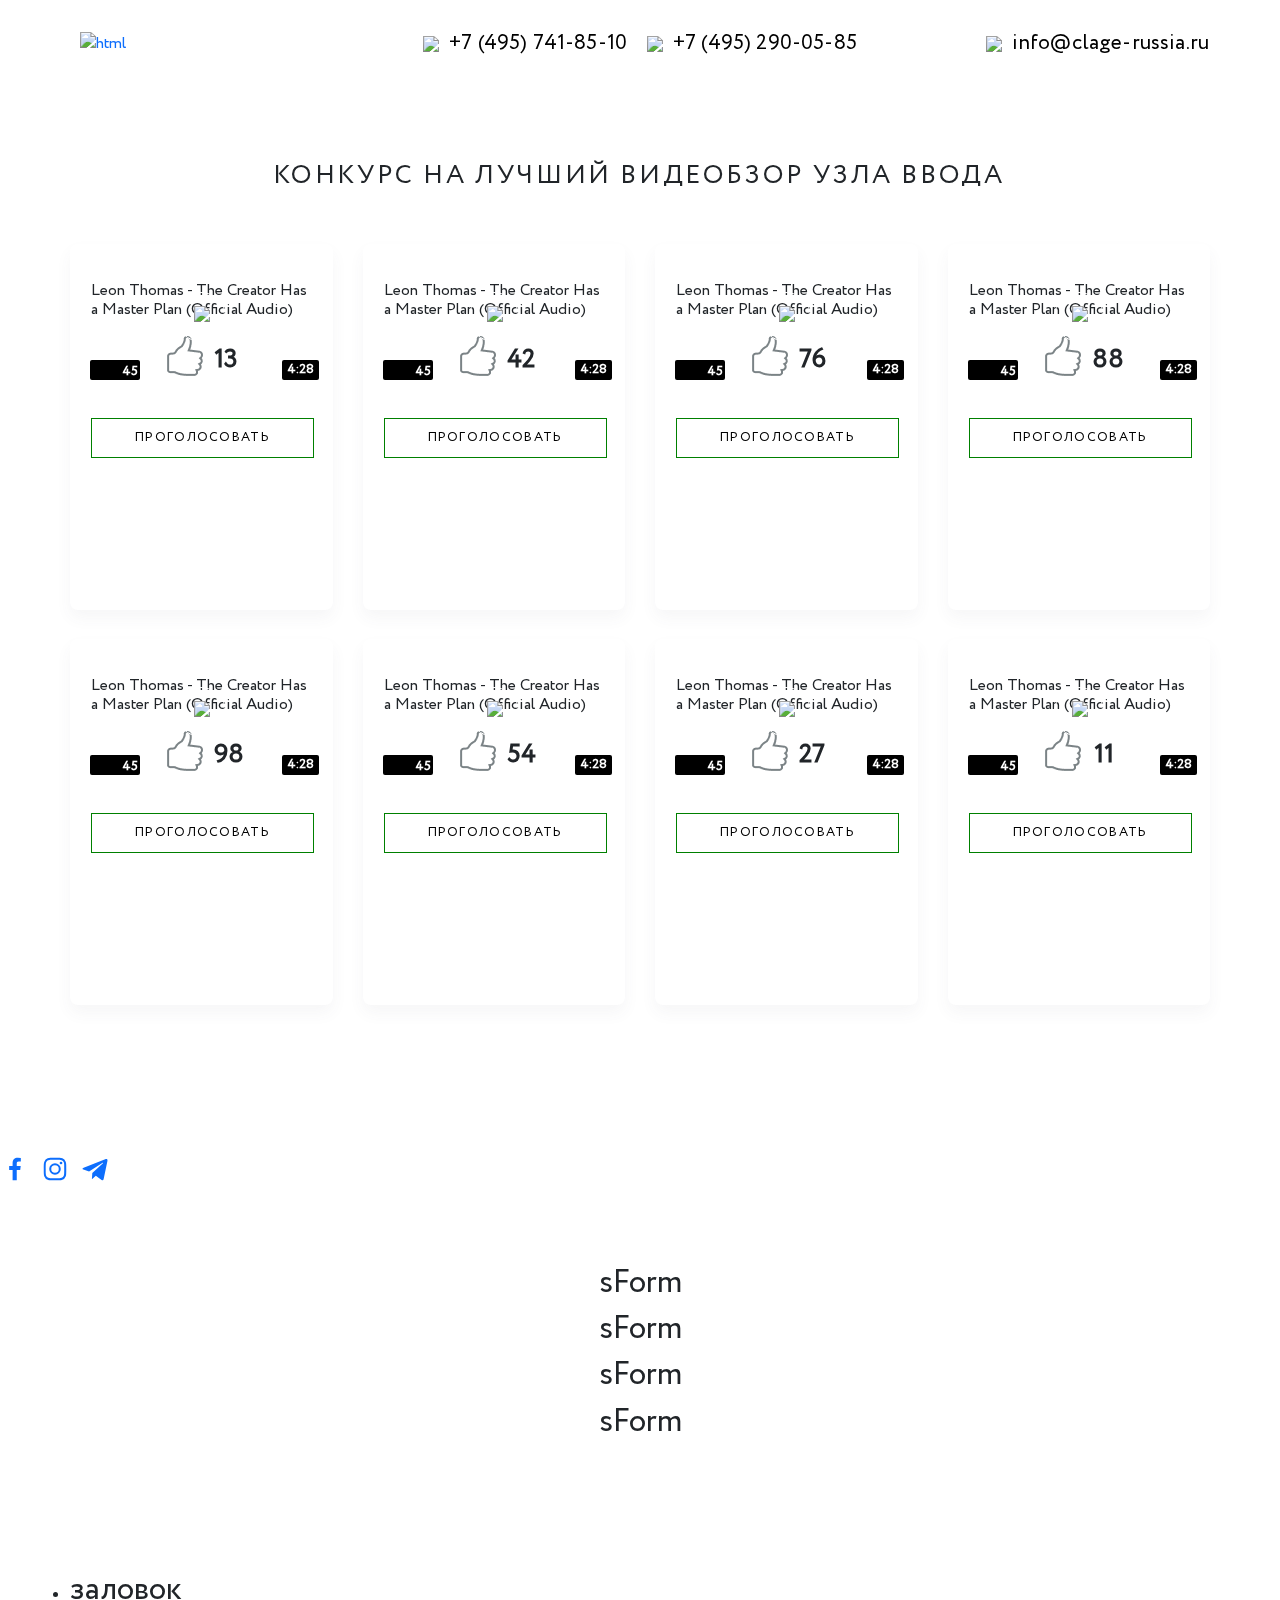
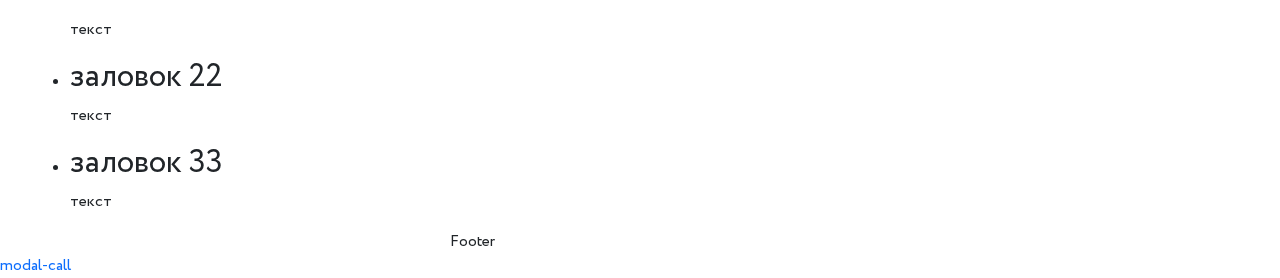
==== public/index.html @ 9dc0e281 "third commit" ====
<!DOCTYPE html>
<html lang="ru">
	<head>
		<meta charset="utf-8">
		<title>Clage</title>
		<meta name="description" content="о чем страница">
		<meta http-equiv="X-UA-Compatible" content="IE=edge">
		<meta name="viewport" content="width=device-width,initial-scale=1.0,  shrink-to-fit=no">
		<link type="image/ico" href="img/favicon.ico" rel="shortcut icon"><meta name="format-detection" content="telephone=no"> 
		<link href="libs/swiper/swiper-bundle.min.css" rel="stylesheet"/>
		<link href="libs/@fancyapps/ui/fancybox.css" rel="stylesheet"/>
		<link href="css/main.min.css?v=0.0.1" rel="stylesheet"/>
	</head>
	<body class="main-page" data-bg="01.png">
		<div class="main-wrapper">
			<!-- start header-->
			<header class="header" id="header">
			</header>
			<!-- end header-->
			<div class="top-nav block-with-lazy">
				<div class="container">
					<div class="top-nav__row row align-items-center">
						<div class="col">
							<a class="top-nav__logo" href="/"><img src="../img/CLAGE-Logo-4c-schwarz 1.png" loading="lazy" alt="html"/>
							</a>
						</div>
						<div class="col-auto d-none d-lg-block leftphone">
							<a class="h-link phoneblock" href="+7 (495) 741-85-10"><img src="../img/phone1.png"/><span>+7 (495) 741-85-10</span>
							</a>
						</div>
						<div class="col-auto d-none d-lg-block rightphone">
							<a class="h-link phoneblock" href=" +7 (495) 290-05-85"><img src="../img/phone1.png"/><span>+7 (495) 290-05-85</span>
							</a>
						</div>
						<div class="col text-end d-none d-lg-block">
							<a class="h-link mailblock" href="info@clage-russia.ru"><img src="../img/mail.png"/><span>info@clage-russia.ru</span>
							</a>
						</div>
						<div class="col-auto d-lg-none">
							<div class="toggle-menu-mobile toggle-menu-mobile--js"><span></span>
								<div class="menu-mobile menu-mobile--js d-lg-none">
									<div class="toggle-menu-mobile toggle-menu-mobile--js"><span></span>
									</div>
									<div class="menu-mobile__inner">
										<a class="menu-mobile__logo" href="/"><img src="../img/CLAGE-Logo-4c-schwarz 1.png" loading="lazy" alt="html"/>
										</a>
										<ul class="menu" itemscope="itemscope" itemtype="http://schema.org/SiteNavigationElement">
											<li class="menu-item" itemprop="item"><a href="tel:+74957418510" itemprop="url">Телефон</a></li>
											<li class="menu-item" itemprop="item"><a href="tel:+74952900585" itemprop="url">Телефон</a></li>
											<li class="menu-item" itemprop="item"><a href="mailto:info@clage-russia.ru" itemprop="url">Еmail</a></li>
										</ul>
									</div>
								</div>
							</div>
						</div>
					</div>
				</div>
			</div>
			<!-- start topLine-->
			<div class="topLine section" id="topLine">
				<div class="container">
					<div class="section-title text-center">
						<h1>КОНКУРС НА ЛУЧШИЙ ВИДЕОБЗОР УЗЛА ВВОДА</h1>
					</div>
					<div class="row"></div>
				</div>
			</div>
			<!-- end topLine-->
			<div class="container"></div>
			<!-- start headerBlock-->
			<div class="headerBlock section" id="headerBlock">
				<div class="container">
					<div class="section-title text-center">
					</div>
					<div class="row">
						<div class="col-3">
							<div class="card">
								<div class="container">
									<div class="video"><img src="../img/Rectangle180.png" alt="" role="presentation"/>
										<div class="watches"><img src="../img/Watches.png"/><span>45</span></div>
										<div class="plays"><img src="../img/Playbutton1.png"/></div>
										<div class="videolikes"><span>4:28</span></div>
									</div>
									<div class="another">
										<div class="namevideo">Leon Thomas - The Creator Has a Master Plan (Official Audio)</div>
										<div class="likes"><img src="img/like1.png"/>
											<div class="span">13</div>
										</div>
										<div class="but">
											<button class="butlike">ПРОГОЛОСОВАТЬ</button>
										</div>
									</div>
								</div>
							</div>
						</div>
						<div class="col-3">
							<div class="card">
								<div class="container">
									<div class="video"><img src="../img/Rectangle280.png" alt="" role="presentation"/>
										<div class="watches"><img src="../img/Watches.png"/><span>45</span></div>
										<div class="plays"><img src="../img/Playbutton1.png"/></div>
										<div class="videolikes"><span>4:28</span></div>
									</div>
									<div class="another">
										<div class="namevideo">Leon Thomas - The Creator Has a Master Plan (Official Audio)</div>
										<div class="likes"><img src="img/like1.png"/>
											<div class="span">42</div>
										</div>
										<div class="but">
											<button class="butlike">ПРОГОЛОСОВАТЬ</button>
										</div>
									</div>
								</div>
							</div>
						</div>
						<div class="col-3">
							<div class="card">
								<div class="container">
									<div class="video"><img src="../img/Rectangle380.png" alt="" role="presentation"/>
										<div class="watches"><img src="../img/Watches.png"/><span>45</span></div>
										<div class="plays"><img src="../img/Playbutton1.png"/></div>
										<div class="videolikes"><span>4:28</span></div>
									</div>
									<div class="another">
										<div class="namevideo">Leon Thomas - The Creator Has a Master Plan (Official Audio)</div>
										<div class="likes"><img src="img/like1.png"/>
											<div class="span">76</div>
										</div>
										<div class="but">
											<button class="butlike">ПРОГОЛОСОВАТЬ</button>
										</div>
									</div>
								</div>
							</div>
						</div>
						<div class="col-3">
							<div class="card">
								<div class="container">
									<div class="video"><img src="../img/Rectangle480.png" alt="" role="presentation"/>
										<div class="watches"><img src="../img/Watches.png"/><span>45</span></div>
										<div class="plays"><img src="../img/Playbutton1.png"/></div>
										<div class="videolikes"><span>4:28</span></div>
									</div>
									<div class="another">
										<div class="namevideo">Leon Thomas - The Creator Has a Master Plan (Official Audio)</div>
										<div class="likes"><img src="img/like1.png"/>
											<div class="span">88</div>
										</div>
										<div class="but">
											<button class="butlike">ПРОГОЛОСОВАТЬ</button>
										</div>
									</div>
								</div>
							</div>
						</div>
						<div class="col-3">
							<div class="card">
								<div class="container">
									<div class="video"><img src="../img/Rectangle580.png" alt="" role="presentation"/>
										<div class="watches"><img src="../img/Watches.png"/><span>45</span></div>
										<div class="plays"><img src="../img/Playbutton1.png"/></div>
										<div class="videolikes"><span>4:28</span></div>
									</div>
									<div class="another">
										<div class="namevideo">Leon Thomas - The Creator Has a Master Plan (Official Audio)</div>
										<div class="likes"><img src="img/like1.png"/>
											<div class="span">98</div>
										</div>
										<div class="but">
											<button class="butlike">ПРОГОЛОСОВАТЬ</button>
										</div>
									</div>
								</div>
							</div>
						</div>
						<div class="col-3">
							<div class="card">
								<div class="container">
									<div class="video"><img src="../img/Rectangle680.png" alt="" role="presentation"/>
										<div class="watches"><img src="../img/Watches.png"/><span>45</span></div>
										<div class="plays"><img src="../img/Playbutton1.png"/></div>
										<div class="videolikes"><span>4:28</span></div>
									</div>
									<div class="another">
										<div class="namevideo">Leon Thomas - The Creator Has a Master Plan (Official Audio)</div>
										<div class="likes"><img src="img/like1.png"/>
											<div class="span">54</div>
										</div>
										<div class="but">
											<button class="butlike">ПРОГОЛОСОВАТЬ</button>
										</div>
									</div>
								</div>
							</div>
						</div>
						<div class="col-3">
							<div class="card">
								<div class="container">
									<div class="video"><img src="../img/Rectangle780.png" alt="" role="presentation"/>
										<div class="watches"><img src="../img/Watches.png"/><span>45</span></div>
										<div class="plays"><img src="../img/Playbutton1.png"/></div>
										<div class="videolikes"><span>4:28</span></div>
									</div>
									<div class="another">
										<div class="namevideo">Leon Thomas - The Creator Has a Master Plan (Official Audio)</div>
										<div class="likes"><img src="img/like1.png"/>
											<div class="span">27</div>
										</div>
										<div class="but">
											<button class="butlike">ПРОГОЛОСОВАТЬ</button>
										</div>
									</div>
								</div>
							</div>
						</div>
						<div class="col-3">
							<div class="card">
								<div class="container">
									<div class="video"><img src="../img/Rectangle880.png" alt="" role="presentation"/>
										<div class="watches"><img src="../img/Watches.png"/><span>45</span></div>
										<div class="plays"><img src="../img/Playbutton1.png"/></div>
										<div class="videolikes"><span>4:28</span></div>
									</div>
									<div class="another">
										<div class="namevideo">Leon Thomas - The Creator Has a Master Plan (Official Audio)</div>
										<div class="likes"><img src="img/like1.png"/>
											<div class="span">11</div>
										</div>
										<div class="but">
											<button class="butlike">ПРОГОЛОСОВАТЬ</button>
										</div>
									</div>
								</div>
							</div>
						</div>
					</div>
				</div>
			</div>
			<div class="soc">
				<a class="soc__item" href="#" target="_blank">
					<svg class="icon icon-fb ">
						<use xlink:href="img/svg/sprite.svg#fb"></use>
					</svg>
				</a>
				<a class="soc__item" href="#" target="_blank">
					<svg class="icon icon-instagram ">
						<use xlink:href="img/svg/sprite.svg#instagram"></use>
					</svg>
				</a>
				<a class="soc__item" href="#" target="_blank">
					<svg class="icon icon-telegram ">
						<use xlink:href="img/svg/sprite.svg#telegram"></use>
					</svg>
				</a>
			</div>
			<!-- start sForm-->
			<section class="sForm section" id="sForm">
				<div class="container">
					<div class="section-title text-center">
						<h2>sForm</h2>
						<h2>sForm</h2>
						<h2>sForm</h2>
						<h2>sForm</h2>
					</div>
					<div class="row"></div>
				</div>
			</section>
			<!-- end sForm-->
			<div class="container">
				<li>
					<h2>заловок</h2>
					<p>текст</p>
				</li>
				<li>
					<h2>заловок 22</h2>
					<p>текст</p>
				</li>
				<li>
					<h2>заловок 33</h2>
					<p>текст</p>
				</li>
			</div>
			<footer class="footer">
				<div class="container">
					<div class="row">
						<div class="col"></div>
						<div class="col">Footer</div>
						<div class="col"></div>
						<div class="col-auto"></div>
					</div>
				</div>
			</footer>
		</div>
		<!--  start modals--><a class="link-modal-js" href="modal-call">modal-call </a>
		<div id="modal-call" style="display: none">
			<div class="modal-win">
				<div class="form-wrap">
					<form>
						<div class="text-center">
							<div class="form-wrap__title form-data h3 ttu">Обратный звонок
							</div>
							<p class="after-headline">Заполните заявку и&nbsp;мы&nbsp;с&nbsp;Вами свяжемся в&nbsp;течение 15&nbsp;минут</p>
						</div>
						<div class="form-wrap__input-wrap form-group"><input class="form-wrap__input form-control" name="text" type="text" placeholder="Ваше Имя" required="required"/> 
						</div>
						<!-- +e.input-wrap-->
						<button class="form-wrap__btn btn" type="submit"> 
						</button>
						<div class="form-wrap__policy">
							<label class="custom-input form-check"><input class="custom-input__input form-check-input" name="checkbox" type="checkbox" checked="checked"/><small class="custom-input__text text-secondary">Согласен на обработку и хранение моих персональных данных в соответствии с условиями</small>
							</label>
						</div>
					</form>
				</div>
			</div>
		</div>
		<!-- #modal-call-->
		<!-- end modals-->
		<script src="libs/jquery/jquery.min.js"></script>
		<script src="libs/@fancyapps/ui/fancybox.umd.js"> </script>
		<script src="libs/swiper/swiper-bundle.min.js"> </script>
		<script src="libs/inputmask/inputmask.min.js"> </script>
		<script src="js/common.js?v=0.0.1"></script>
	</body>
</html>
---- public/css/main.min.css ----
@charset "UTF-8";@font-face{font-display:swap;font-family:Circe;font-style:normal;font-weight:400;src:url(../fonts/Roboto-Regular/Circe-Regular.woff) format("woff")}.icon{fill:currentColor;display:inline-block;height:1em;width:1em}.icon-basket{font-size:2.4rem;width:.9166666667em}.icon-check{font-size:2.7rem;width:1em}.icon-fb,.icon-instagram{font-size:2.4rem;width:1em}.icon-telegram,.icon-viber{font-size:1.6rem;width:1em}.icon-vk{font-size:2.4rem;width:1em}.icon-whatsapp{font-size:1.6rem;width:1em}:root{--bs-blue:#0d6efd;--bs-indigo:#6610f2;--bs-purple:#6f42c1;--bs-pink:#d63384;--bs-red:#dc3545;--bs-orange:#fd7e14;--bs-yellow:#ffc107;--bs-green:#198754;--bs-teal:#20c997;--bs-cyan:#0dcaf0;--bs-white:#fff;--bs-gray:#6c757d;--bs-gray-dark:#343a40;--bs-gray-100:#f8f9fa;--bs-gray-200:#e9ecef;--bs-gray-300:#dee2e6;--bs-gray-400:#ced4da;--bs-gray-500:#adb5bd;--bs-gray-600:#6c757d;--bs-gray-700:#495057;--bs-gray-800:#343a40;--bs-gray-900:#212529;--bs-primary:#0d6efd;--bs-secondary:#6c757d;--bs-danger:#dc3545;--bs-primary-rgb:13,110,253;--bs-secondary-rgb:108,117,125;--bs-danger-rgb:220,53,69;--bs-white-rgb:255,255,255;--bs-black-rgb:0,0,0;--bs-body-color-rgb:33,37,41;--bs-body-bg-rgb:255,255,255;--bs-font-sans-serif:"Circe",system-ui,-apple-system,"Segoe UI",Roboto,"Helvetica Neue",Arial,"Noto Sans","Liberation Sans",sans-serif,"Apple Color Emoji","Segoe UI Emoji","Segoe UI Symbol","Noto Color Emoji";--bs-font-monospace:SFMono-Regular,Menlo,Monaco,Consolas,"Liberation Mono","Courier New",monospace;--bs-gradient:linear-gradient(180deg,hsla(0,0%,100%,.15),hsla(0,0%,100%,0));--bs-body-font-family:var(--bs-font-sans-serif);--bs-body-font-size:1rem;--bs-body-font-weight:400;--bs-body-line-height:1.5;--bs-body-color:#212529;--bs-body-bg:#fff}*,:after,:before{box-sizing:border-box}body{-webkit-text-size-adjust:100%;-webkit-tap-highlight-color:rgba(0,0,0,0);background-color:var(--bs-body-bg);color:var(--bs-body-color);font-family:var(--bs-body-font-family);font-size:var(--bs-body-font-size);font-weight:var(--bs-body-font-weight);line-height:var(--bs-body-line-height);margin:0;text-align:var(--bs-body-text-align)}hr{background-color:currentColor;border:0;color:inherit;margin:1rem 0;opacity:.25}hr:not([size]){height:1px}.h1,.h2,.h3,.h4,.h5,.h6,h1,h2,h3,h4,h5,h6{font-weight:500;line-height:1.2;margin-bottom:.5rem;margin-top:0}.h1,h1{font-size:calc(1.375rem + 1.5vw)}.h2,h2{font-size:calc(1.325rem + .9vw)}.h3,h3{font-size:calc(1.3rem + .6vw)}.h4,h4{font-size:calc(1.275rem + .3vw)}.h5,h5{font-size:1.25rem}.h6,h6{font-size:1rem}p{margin-bottom:1rem;margin-top:0}abbr[data-bs-original-title],abbr[title]{cursor:help;-webkit-text-decoration:underline dotted;text-decoration:underline dotted;-webkit-text-decoration-skip-ink:none;text-decoration-skip-ink:none}address{font-style:normal;line-height:inherit;margin-bottom:1rem}ol,ul{padding-left:2rem}dl,ol,ul{margin-bottom:1rem;margin-top:0}ol ol,ol ul,ul ol,ul ul{margin-bottom:0}dt{font-weight:700}dd{margin-bottom:.5rem;margin-left:0}blockquote{margin:0 0 1rem}b,strong{font-weight:bolder}.small,small{font-size:.875em}.mark,mark{background-color:#fcf8e3;padding:.2em}sub,sup{font-size:.75em;line-height:0;position:relative;vertical-align:baseline}sub{bottom:-.25em}sup{top:-.5em}a{color:#0d6efd;text-decoration:none}a:hover{color:#0a58ca}a:not([href]):not([class]),a:not([href]):not([class]):hover{color:inherit;text-decoration:none}code,kbd,pre,samp{direction:ltr;font-family:var(--bs-font-monospace);font-size:1em;unicode-bidi:bidi-override}pre{display:block;font-size:.875em;margin-bottom:1rem;margin-top:0;overflow:auto}pre code{color:inherit;font-size:inherit;word-break:normal}code{word-wrap:break-word;color:#d63384;font-size:.875em}a>code{color:inherit}kbd{background-color:#212529;border-radius:.2rem;color:#fff;font-size:.875em;padding:.2rem .4rem}kbd kbd{font-size:1em;font-weight:700;padding:0}figure{margin:0 0 1rem}img,svg{vertical-align:middle}table{border-collapse:collapse;caption-side:bottom}caption{color:#6c757d;padding-bottom:.5rem;padding-top:.5rem;text-align:left}th{text-align:inherit;text-align:-webkit-match-parent}tbody,td,tfoot,th,thead,tr{border:0 solid;border-color:inherit}label{display:inline-block}button{border-radius:0}button:focus:not(:focus-visible){outline:0}button,input,optgroup,select,textarea{font-family:inherit;font-size:inherit;line-height:inherit;margin:0}button,select{text-transform:none}[role=button]{cursor:pointer}select{word-wrap:normal}select:disabled{opacity:1}[list]::-webkit-calendar-picker-indicator{display:none}[type=button],[type=reset],[type=submit],button{-webkit-appearance:button}[type=button]:not(:disabled),[type=reset]:not(:disabled),[type=submit]:not(:disabled),button:not(:disabled){cursor:pointer}::-moz-focus-inner{border-style:none;padding:0}textarea{resize:vertical}fieldset{border:0;margin:0;min-width:0;padding:0}legend{float:left;font-size:calc(1.275rem + .3vw);line-height:inherit;margin-bottom:.5rem;padding:0;width:100%}legend+*{clear:left}::-webkit-datetime-edit-day-field,::-webkit-datetime-edit-fields-wrapper,::-webkit-datetime-edit-hour-field,::-webkit-datetime-edit-minute,::-webkit-datetime-edit-month-field,::-webkit-datetime-edit-text,::-webkit-datetime-edit-year-field{padding:0}::-webkit-inner-spin-button{height:auto}[type=search]{-webkit-appearance:textfield;outline-offset:-2px}::-webkit-search-decoration{-webkit-appearance:none}::-webkit-color-swatch-wrapper{padding:0}::file-selector-button{font:inherit}::-webkit-file-upload-button{-webkit-appearance:button;font:inherit}output{display:inline-block}iframe{border:0}summary{cursor:pointer;display:list-item}progress{vertical-align:baseline}[hidden]{display:none!important}.lead{font-size:1.25rem;font-weight:300}.display-1{font-size:calc(1.625rem + 4.5vw);font-weight:300;line-height:1.2}.display-2{font-size:calc(1.575rem + 3.9vw);font-weight:300;line-height:1.2}.display-3{font-size:calc(1.525rem + 3.3vw);font-weight:300;line-height:1.2}.display-4{font-size:calc(1.475rem + 2.7vw);font-weight:300;line-height:1.2}.display-5{font-size:calc(1.425rem + 2.1vw);font-weight:300;line-height:1.2}.display-6{font-size:calc(1.375rem + 1.5vw);font-weight:300;line-height:1.2}.list-inline,.list-unstyled{list-style:none;padding-left:0}.list-inline-item{display:inline-block}.list-inline-item:not(:last-child){margin-right:.5rem}.initialism{font-size:.875em;text-transform:uppercase}.blockquote{font-size:1.25rem;margin-bottom:1rem}.blockquote>:last-child{margin-bottom:0}.blockquote-footer{color:#6c757d;font-size:.875em;margin-bottom:1rem;margin-top:-1rem}.blockquote-footer:before{content:"— "}.container,.container-fluid,.container-lg,.container-md,.container-sm,.container-xl{margin-left:auto;margin-right:auto;padding-left:var(--bs-gutter-x,15px);padding-right:var(--bs-gutter-x,15px);width:100%}.row{--bs-gutter-x:1.875rem;--bs-gutter-y:0;display:flex;flex-wrap:wrap;margin-left:calc(var(--bs-gutter-x)*-.5);margin-right:calc(var(--bs-gutter-x)*-.5);margin-top:calc(var(--bs-gutter-y)*-1)}.row>*{flex-shrink:0;margin-top:var(--bs-gutter-y);max-width:100%;padding-left:calc(var(--bs-gutter-x)*.5);padding-right:calc(var(--bs-gutter-x)*.5);width:100%}.col{flex:1 0 0%}.row-cols-auto>*{flex:0 0 auto;width:auto}.row-cols-1>*{flex:0 0 auto;width:100%}.row-cols-2>*{flex:0 0 auto;width:50%}.row-cols-3>*{flex:0 0 auto;width:33.3333333333%}.row-cols-4>*{flex:0 0 auto;width:25%}.row-cols-5>*{flex:0 0 auto;width:20%}.row-cols-6>*{flex:0 0 auto;width:16.6666666667%}.col-auto{flex:0 0 auto;width:auto}.col-1{flex:0 0 auto;width:8.33333333%}.col-2{flex:0 0 auto;width:16.66666667%}.col-3{flex:0 0 auto;width:25%}.col-4{flex:0 0 auto;width:33.33333333%}.col-5{flex:0 0 auto;width:41.66666667%}.col-6{flex:0 0 auto;width:50%}.col-7{flex:0 0 auto;width:58.33333333%}.col-8{flex:0 0 auto;width:66.66666667%}.col-9{flex:0 0 auto;width:75%}.col-10{flex:0 0 auto;width:83.33333333%}.col-11{flex:0 0 auto;width:91.66666667%}.col-12{flex:0 0 auto;width:100%}.offset-1{margin-left:8.33333333%}.offset-2{margin-left:16.66666667%}.offset-3{margin-left:25%}.offset-4{margin-left:33.33333333%}.offset-5{margin-left:41.66666667%}.offset-6{margin-left:50%}.offset-7{margin-left:58.33333333%}.offset-8{margin-left:66.66666667%}.offset-9{margin-left:75%}.offset-10{margin-left:83.33333333%}.offset-11{margin-left:91.66666667%}.g-0,.gx-0{--bs-gutter-x:0}.g-0,.gy-0{--bs-gutter-y:0}.g-1,.gx-1{--bs-gutter-x:0.25rem}.g-1,.gy-1{--bs-gutter-y:0.25rem}.g-2,.gx-2{--bs-gutter-x:0.5rem}.g-2,.gy-2{--bs-gutter-y:0.5rem}.g-3,.gx-3{--bs-gutter-x:1rem}.g-3,.gy-3{--bs-gutter-y:1rem}.g-4,.gx-4{--bs-gutter-x:1.5rem}.g-4,.gy-4{--bs-gutter-y:1.5rem}.g-5,.gx-5{--bs-gutter-x:3rem}.g-5,.gy-5{--bs-gutter-y:3rem}.form-label{margin-bottom:.5rem}.col-form-label{font-size:inherit;line-height:1.5;margin-bottom:0;padding-bottom:calc(.375rem + 1px);padding-top:calc(.375rem + 1px)}.col-form-label-lg{font-size:1.25rem;padding-bottom:calc(.5rem + 1px);padding-top:calc(.5rem + 1px)}.col-form-label-sm{font-size:.875rem;padding-bottom:calc(.25rem + 1px);padding-top:calc(.25rem + 1px)}.form-text{color:#6c757d;font-size:.875em;margin-top:.25rem}.form-control{-webkit-appearance:none;-moz-appearance:none;appearance:none;background-clip:padding-box;background-color:#fff;border:1px solid #ced4da;border-radius:.25rem;color:#212529;display:block;font-size:1rem;font-weight:400;line-height:1.5;padding:.375rem .75rem;transition:border-color .15s ease-in-out,box-shadow .15s ease-in-out;width:100%}.form-control[type=file]{overflow:hidden}.form-control[type=file]:not(:disabled):not([readonly]){cursor:pointer}.form-control:focus{background-color:#fff;border-color:#86b7fe;box-shadow:none;color:#212529;outline:0}.form-control::-webkit-date-and-time-value{height:1.5em}.form-control::-moz-placeholder{color:#6c757d;opacity:1}.form-control::placeholder{color:#6c757d;opacity:1}.form-control:disabled,.form-control[readonly]{background-color:#e9ecef;opacity:1}.form-control::file-selector-button{-webkit-margin-end:.75rem;background-color:#e9ecef;border:0 solid;border-color:inherit;border-inline-end-width:1px;border-radius:0;color:#212529;margin:-.375rem -.75rem;margin-inline-end:.75rem;padding:.375rem .75rem;pointer-events:none;transition:color .15s ease-in-out,background-color .15s ease-in-out,border-color .15s ease-in-out,box-shadow .15s ease-in-out}.form-control:hover:not(:disabled):not([readonly])::file-selector-button{background-color:#dde0e3}.form-control::-webkit-file-upload-button{-webkit-margin-end:.75rem;background-color:#e9ecef;border:0 solid;border-color:inherit;border-inline-end-width:1px;border-radius:0;color:#212529;margin:-.375rem -.75rem;margin-inline-end:.75rem;padding:.375rem .75rem;pointer-events:none;-webkit-transition:color .15s ease-in-out,background-color .15s ease-in-out,border-color .15s ease-in-out,box-shadow .15s ease-in-out;transition:color .15s ease-in-out,background-color .15s ease-in-out,border-color .15s ease-in-out,box-shadow .15s ease-in-out}.form-control:hover:not(:disabled):not([readonly])::-webkit-file-upload-button{background-color:#dde0e3}.form-control-plaintext{background-color:transparent;border:solid transparent;border-width:1px 0;color:#212529;display:block;line-height:1.5;margin-bottom:0;padding:.375rem 0;width:100%}.form-control-plaintext.form-control-lg,.form-control-plaintext.form-control-sm{padding-left:0;padding-right:0}.form-control-sm{border-radius:.2rem;font-size:.875rem;min-height:calc(1.5em + .5rem + 2px);padding:.25rem .5rem}.form-control-sm::file-selector-button{-webkit-margin-end:.5rem;margin:-.25rem -.5rem;margin-inline-end:.5rem;padding:.25rem .5rem}.form-control-sm::-webkit-file-upload-button{-webkit-margin-end:.5rem;margin:-.25rem -.5rem;margin-inline-end:.5rem;padding:.25rem .5rem}.form-control-lg{border-radius:.3rem;font-size:1.25rem;min-height:calc(1.5em + 1rem + 2px);padding:.5rem 1rem}.form-control-lg::file-selector-button{-webkit-margin-end:1rem;margin:-.5rem -1rem;margin-inline-end:1rem;padding:.5rem 1rem}.form-control-lg::-webkit-file-upload-button{-webkit-margin-end:1rem;margin:-.5rem -1rem;margin-inline-end:1rem;padding:.5rem 1rem}textarea.form-control{min-height:calc(1.5em + .75rem + 2px)}textarea.form-control-sm{min-height:calc(1.5em + .5rem + 2px)}textarea.form-control-lg{min-height:calc(1.5em + 1rem + 2px)}.form-control-color{height:auto;padding:.375rem;width:3rem}.form-control-color:not(:disabled):not([readonly]){cursor:pointer}.form-control-color::-moz-color-swatch{border-radius:.25rem;height:1.5em}.form-control-color::-webkit-color-swatch{border-radius:.25rem;height:1.5em}.form-select,.select2-container--default .select2-selection--single{-moz-padding-start:calc(.75rem - 3px);-webkit-appearance:none;-moz-appearance:none;appearance:none;background-color:#fff;background-image:url("data:image/svg+xml;charset=utf-8,%3Csvg xmlns='http://www.w3.org/2000/svg' viewBox='0 0 16 16'%3E%3Cpath fill='none' stroke='%23343a40' stroke-linecap='round' stroke-linejoin='round' stroke-width='2' d='m2 5 6 6 6-6'/%3E%3C/svg%3E");background-position:right .75rem center;background-repeat:no-repeat;background-size:16px 12px;border:1px solid #ced4da;border-radius:.25rem;color:#212529;display:block;font-size:1rem;font-weight:400;line-height:1.5;padding:.375rem 2.25rem .375rem .75rem;transition:border-color .15s ease-in-out,box-shadow .15s ease-in-out;width:100%}.form-select:focus,.select2-container--default .select2-selection--single:focus{border-color:#86b7fe;box-shadow:0 0 0 .25rem rgba(13,110,253,.25);outline:0}.form-select[multiple],.form-select[size]:not([size="1"]),.select2-container--default [multiple].select2-selection--single,.select2-container--default [size].select2-selection--single:not([size="1"]){background-image:none;padding-right:.75rem}.form-select:disabled,.select2-container--default .select2-selection--single:disabled{background-color:#e9ecef}.form-select:-moz-focusring,.select2-container--default .select2-selection--single:-moz-focusring{color:transparent;text-shadow:0 0 0 #212529}.form-select-sm{border-radius:.2rem;font-size:.875rem;padding-bottom:.25rem;padding-left:.5rem;padding-top:.25rem}.form-select-lg{border-radius:.3rem;font-size:1.25rem;padding-bottom:.5rem;padding-left:1rem;padding-top:.5rem}.form-check{display:block;margin-bottom:.125rem;min-height:1.5rem;padding-left:1.5em}.form-check .form-check-input{float:left;margin-left:-1.5em}.form-check-input{color-adjust:exact;-webkit-appearance:none;-moz-appearance:none;appearance:none;background-color:#fff;background-position:50%;background-repeat:no-repeat;background-size:contain;border:1px solid rgba(0,0,0,.25);height:1em;margin-top:.25em;-webkit-print-color-adjust:exact;vertical-align:top;width:1em}.form-check-input[type=checkbox]{border-radius:.25em}.form-check-input[type=radio]{border-radius:50%}.form-check-input:active{filter:brightness(90%)}.form-check-input:focus{border-color:#86b7fe;box-shadow:none;outline:0}.form-check-input:checked{background-color:#0d6efd;border-color:#0d6efd}.form-check-input:checked[type=checkbox]{background-image:url("data:image/svg+xml;charset=utf-8,%3Csvg xmlns='http://www.w3.org/2000/svg' viewBox='0 0 20 20'%3E%3Cpath fill='none' stroke='%23fff' stroke-linecap='round' stroke-linejoin='round' stroke-width='3' d='m6 10 3 3 6-6'/%3E%3C/svg%3E")}.form-check-input:checked[type=radio]{background-image:url("data:image/svg+xml;charset=utf-8,%3Csvg xmlns='http://www.w3.org/2000/svg' viewBox='-4 -4 8 8'%3E%3Ccircle r='2' fill='%23fff'/%3E%3C/svg%3E")}.form-check-input[type=checkbox]:indeterminate{background-color:#0d6efd;background-image:url("data:image/svg+xml;charset=utf-8,%3Csvg xmlns='http://www.w3.org/2000/svg' viewBox='0 0 20 20'%3E%3Cpath fill='none' stroke='%23fff' stroke-linecap='round' stroke-linejoin='round' stroke-width='3' d='M6 10h8'/%3E%3C/svg%3E");border-color:#0d6efd}.form-check-input:disabled{filter:none;opacity:.5;pointer-events:none}.form-check-input:disabled~.form-check-label,.form-check-input[disabled]~.form-check-label{opacity:.5}.form-switch{padding-left:2.5em}.form-switch .form-check-input{background-image:url("data:image/svg+xml;charset=utf-8,%3Csvg xmlns='http://www.w3.org/2000/svg' viewBox='-4 -4 8 8'%3E%3Ccircle r='3' fill='rgba(0, 0, 0, 0.25)'/%3E%3C/svg%3E");background-position:0;border-radius:2em;margin-left:-2.5em;transition:background-position .15s ease-in-out;width:2em}.form-switch .form-check-input:focus{background-image:url("data:image/svg+xml;charset=utf-8,%3Csvg xmlns='http://www.w3.org/2000/svg' viewBox='-4 -4 8 8'%3E%3Ccircle r='3' fill='%2386b7fe'/%3E%3C/svg%3E")}.form-switch .form-check-input:checked{background-image:url("data:image/svg+xml;charset=utf-8,%3Csvg xmlns='http://www.w3.org/2000/svg' viewBox='-4 -4 8 8'%3E%3Ccircle r='3' fill='%23fff'/%3E%3C/svg%3E");background-position:100%}.form-check-inline{display:inline-block;margin-right:1rem}.btn-check{clip:rect(0,0,0,0);pointer-events:none;position:absolute}.btn-check:disabled+.btn,.btn-check[disabled]+.btn{filter:none;opacity:.65;pointer-events:none}.form-range{-webkit-appearance:none;-moz-appearance:none;appearance:none;background-color:transparent;height:1.5rem;padding:0;width:100%}.form-range:focus{outline:0}.form-range:focus::-webkit-slider-thumb{box-shadow:0 0 0 1px #fff,none}.form-range:focus::-moz-range-thumb{box-shadow:0 0 0 1px #fff,none}.form-range::-moz-focus-outer{border:0}.form-range::-webkit-slider-thumb{-webkit-appearance:none;appearance:none;background-color:#0d6efd;border:0;border-radius:1rem;height:1rem;margin-top:-.25rem;-webkit-transition:background-color .15s ease-in-out,border-color .15s ease-in-out,box-shadow .15s ease-in-out;transition:background-color .15s ease-in-out,border-color .15s ease-in-out,box-shadow .15s ease-in-out;width:1rem}.form-range::-webkit-slider-thumb:active{background-color:#b6d4fe}.form-range::-webkit-slider-runnable-track{background-color:#dee2e6;border-color:transparent;border-radius:1rem;color:transparent;cursor:pointer;height:.5rem;width:100%}.form-range::-moz-range-thumb{-moz-appearance:none;appearance:none;background-color:#0d6efd;border:0;border-radius:1rem;height:1rem;-moz-transition:background-color .15s ease-in-out,border-color .15s ease-in-out,box-shadow .15s ease-in-out;transition:background-color .15s ease-in-out,border-color .15s ease-in-out,box-shadow .15s ease-in-out;width:1rem}.form-range::-moz-range-thumb:active{background-color:#b6d4fe}.form-range::-moz-range-track{background-color:#dee2e6;border-color:transparent;border-radius:1rem;color:transparent;cursor:pointer;height:.5rem;width:100%}.form-range:disabled{pointer-events:none}.form-range:disabled::-webkit-slider-thumb{background-color:#adb5bd}.form-range:disabled::-moz-range-thumb{background-color:#adb5bd}.form-floating{position:relative}.form-floating>.form-control,.form-floating>.form-select,.select2-container--default .form-floating>.select2-selection--single{height:calc(3.5rem + 2px);line-height:1.25}.form-floating>label{border:1px solid transparent;height:100%;left:0;padding:1rem .75rem;pointer-events:none;position:absolute;top:0;transform-origin:0 0;transition:opacity .1s ease-in-out,transform .1s ease-in-out}.form-floating>.form-control{padding:1rem .75rem}.form-floating>.form-control::-moz-placeholder{color:transparent}.form-floating>.form-control::placeholder{color:transparent}.form-floating>.form-control:not(:-moz-placeholder-shown){padding-bottom:.625rem;padding-top:1.625rem}.form-floating>.form-control:focus,.form-floating>.form-control:not(:placeholder-shown){padding-bottom:.625rem;padding-top:1.625rem}.form-floating>.form-control:-webkit-autofill{padding-bottom:.625rem;padding-top:1.625rem}.form-floating>.form-select,.select2-container--default .form-floating>.select2-selection--single{padding-bottom:.625rem;padding-top:1.625rem}.form-floating>.form-control:not(:-moz-placeholder-shown)~label{opacity:.65;transform:scale(.85) translateY(-.5rem) translateX(.15rem)}.form-floating>.form-control:focus~label,.form-floating>.form-control:not(:placeholder-shown)~label,.form-floating>.form-select~label,.select2-container--default .form-floating>.select2-selection--single~label{opacity:.65;transform:scale(.85) translateY(-.5rem) translateX(.15rem)}.form-floating>.form-control:-webkit-autofill~label{opacity:.65;transform:scale(.85) translateY(-.5rem) translateX(.15rem)}.input-group{align-items:stretch;display:flex;flex-wrap:wrap;position:relative;width:100%}.input-group>.form-control,.input-group>.form-select,.select2-container--default .input-group>.select2-selection--single{flex:1 1 auto;min-width:0;position:relative;width:1%}.input-group>.form-control:focus,.input-group>.form-select:focus,.select2-container--default .input-group>.select2-selection--single:focus{z-index:3}.input-group .btn{position:relative;z-index:2}.input-group .btn:focus{z-index:3}.input-group-text{align-items:center;background-color:#e9ecef;border:1px solid #ced4da;border-radius:.25rem;color:#212529;display:flex;font-size:1rem;font-weight:400;line-height:1.5;padding:.375rem .75rem;text-align:center;white-space:nowrap}.input-group-lg>.btn,.input-group-lg>.form-control,.input-group-lg>.form-select,.input-group-lg>.input-group-text,.select2-container--default .input-group-lg>.select2-selection--single{border-radius:.3rem;font-size:1.25rem;padding:.5rem 1rem}.input-group-sm>.btn,.input-group-sm>.form-control,.input-group-sm>.form-select,.input-group-sm>.input-group-text,.select2-container--default .input-group-sm>.select2-selection--single{border-radius:.2rem;font-size:.875rem;padding:.25rem .5rem}.input-group-lg>.form-select,.input-group-sm>.form-select,.select2-container--default .input-group-lg>.select2-selection--single,.select2-container--default .input-group-sm>.select2-selection--single{padding-right:3rem}.input-group.has-validation>.dropdown-toggle:nth-last-child(n+4),.input-group.has-validation>:nth-last-child(n+3):not(.dropdown-toggle):not(.dropdown-menu),.input-group:not(.has-validation)>.dropdown-toggle:nth-last-child(n+3),.input-group:not(.has-validation)>:not(:last-child):not(.dropdown-toggle):not(.dropdown-menu){border-bottom-right-radius:0;border-top-right-radius:0}.input-group>:not(:first-child):not(.dropdown-menu):not(.valid-tooltip):not(.valid-feedback):not(.invalid-tooltip):not(.invalid-feedback){border-bottom-left-radius:0;border-top-left-radius:0;margin-left:-1px}.valid-feedback{color:#198754;display:none;font-size:.875em;margin-top:.25rem;width:100%}.valid-tooltip{background-color:rgba(25,135,84,.9);border-radius:.25rem;color:#fff;display:none;font-size:.875rem;margin-top:.1rem;max-width:100%;padding:.25rem .5rem;position:absolute;top:100%;z-index:5}.is-valid~.valid-feedback,.is-valid~.valid-tooltip,.was-validated :valid~.valid-feedback,.was-validated :valid~.valid-tooltip{display:block}.form-control.is-valid,.was-validated .form-control:valid{border-color:#198754}.form-control.is-valid:focus,.was-validated .form-control:valid:focus{border-color:#198754;box-shadow:0 0 0 .25rem rgba(25,135,84,.25)}.form-select.is-valid,.select2-container--default .is-valid.select2-selection--single,.select2-container--default .was-validated .select2-selection--single:valid,.was-validated .form-select:valid,.was-validated .select2-container--default .select2-selection--single:valid{border-color:#198754}.form-select.is-valid:focus,.select2-container--default .is-valid.select2-selection--single:focus,.select2-container--default .was-validated .select2-selection--single:valid:focus,.was-validated .form-select:valid:focus,.was-validated .select2-container--default .select2-selection--single:valid:focus{border-color:#198754;box-shadow:0 0 0 .25rem rgba(25,135,84,.25)}.form-check-input.is-valid,.was-validated .form-check-input:valid{border-color:#198754}.form-check-input.is-valid:checked,.was-validated .form-check-input:valid:checked{background-color:#198754}.form-check-input.is-valid:focus,.was-validated .form-check-input:valid:focus{box-shadow:0 0 0 .25rem rgba(25,135,84,.25)}.form-check-input.is-valid~.form-check-label,.was-validated .form-check-input:valid~.form-check-label{color:#198754}.form-check-inline .form-check-input~.valid-feedback{margin-left:.5em}.input-group .form-control.is-valid,.input-group .form-select.is-valid,.input-group .select2-container--default .is-valid.select2-selection--single,.select2-container--default .input-group .is-valid.select2-selection--single,.select2-container--default .was-validated .input-group .select2-selection--single:valid,.was-validated .input-group .form-control:valid,.was-validated .input-group .form-select:valid,.was-validated .input-group .select2-container--default .select2-selection--single:valid{z-index:1}.input-group .form-control.is-valid:focus,.input-group .form-select.is-valid:focus,.input-group .select2-container--default .is-valid.select2-selection--single:focus,.select2-container--default .input-group .is-valid.select2-selection--single:focus,.select2-container--default .was-validated .input-group .select2-selection--single:valid:focus,.was-validated .input-group .form-control:valid:focus,.was-validated .input-group .form-select:valid:focus,.was-validated .input-group .select2-container--default .select2-selection--single:valid:focus{z-index:3}.invalid-feedback{color:#dc3545;display:none;font-size:.875em;margin-top:.25rem;width:100%}.invalid-tooltip{background-color:rgba(220,53,69,.9);border-radius:.25rem;color:#fff;display:none;font-size:.875rem;margin-top:.1rem;max-width:100%;padding:.25rem .5rem;position:absolute;top:100%;z-index:5}.is-invalid~.invalid-feedback,.is-invalid~.invalid-tooltip,.was-validated :invalid~.invalid-feedback,.was-validated :invalid~.invalid-tooltip{display:block}.form-control.is-invalid,.was-validated .form-control:invalid{border-color:#dc3545}.form-control.is-invalid:focus,.was-validated .form-control:invalid:focus{border-color:#dc3545;box-shadow:0 0 0 .25rem rgba(220,53,69,.25)}.form-select.is-invalid,.select2-container--default .is-invalid.select2-selection--single,.select2-container--default .was-validated .select2-selection--single:invalid,.was-validated .form-select:invalid,.was-validated .select2-container--default .select2-selection--single:invalid{border-color:#dc3545}.form-select.is-invalid:focus,.select2-container--default .is-invalid.select2-selection--single:focus,.select2-container--default .was-validated .select2-selection--single:invalid:focus,.was-validated .form-select:invalid:focus,.was-validated .select2-container--default .select2-selection--single:invalid:focus{border-color:#dc3545;box-shadow:0 0 0 .25rem rgba(220,53,69,.25)}.form-check-input.is-invalid,.was-validated .form-check-input:invalid{border-color:#dc3545}.form-check-input.is-invalid:checked,.was-validated .form-check-input:invalid:checked{background-color:#dc3545}.form-check-input.is-invalid:focus,.was-validated .form-check-input:invalid:focus{box-shadow:0 0 0 .25rem rgba(220,53,69,.25)}.form-check-input.is-invalid~.form-check-label,.was-validated .form-check-input:invalid~.form-check-label{color:#dc3545}.form-check-inline .form-check-input~.invalid-feedback{margin-left:.5em}.input-group .form-control.is-invalid,.input-group .form-select.is-invalid,.input-group .select2-container--default .is-invalid.select2-selection--single,.select2-container--default .input-group .is-invalid.select2-selection--single,.select2-container--default .was-validated .input-group .select2-selection--single:invalid,.was-validated .input-group .form-control:invalid,.was-validated .input-group .form-select:invalid,.was-validated .input-group .select2-container--default .select2-selection--single:invalid{z-index:2}.input-group .form-control.is-invalid:focus,.input-group .form-select.is-invalid:focus,.input-group .select2-container--default .is-invalid.select2-selection--single:focus,.select2-container--default .input-group .is-invalid.select2-selection--single:focus,.select2-container--default .was-validated .input-group .select2-selection--single:invalid:focus,.was-validated .input-group .form-control:invalid:focus,.was-validated .input-group .form-select:invalid:focus,.was-validated .input-group .select2-container--default .select2-selection--single:invalid:focus{z-index:3}.btn{background-color:transparent;border:1px solid transparent;border-radius:.25rem;cursor:pointer;display:inline-block;font-size:1rem;font-weight:400;line-height:1.5;padding:.375rem .75rem;text-align:center;transition:color .15s ease-in-out,background-color .15s ease-in-out,border-color .15s ease-in-out,box-shadow .15s ease-in-out;-webkit-user-select:none;-moz-user-select:none;user-select:none;vertical-align:middle}.btn,.btn:hover{color:#212529}.btn-check:focus+.btn,.btn:focus{box-shadow:none;outline:0}.btn.disabled,.btn:disabled,fieldset:disabled .btn{opacity:.65;pointer-events:none}.btn-primary{background-color:#0d6efd;border-color:#0d6efd;color:#fff}.btn-check:focus+.btn-primary,.btn-primary:focus,.btn-primary:hover{background-color:#0b5ed7;border-color:#0a58ca;color:#fff}.btn-check:focus+.btn-primary,.btn-primary:focus{box-shadow:0 0 0 .25rem rgba(49,132,253,.5)}.btn-check:active+.btn-primary,.btn-check:checked+.btn-primary,.btn-primary.active,.btn-primary:active,.show>.btn-primary.dropdown-toggle{background-color:#0a58ca;border-color:#0a53be;color:#fff}.btn-check:active+.btn-primary:focus,.btn-check:checked+.btn-primary:focus,.btn-primary.active:focus,.btn-primary:active:focus,.show>.btn-primary.dropdown-toggle:focus{box-shadow:0 0 0 .25rem rgba(49,132,253,.5)}.btn-primary.disabled,.btn-primary:disabled{background-color:#0d6efd;border-color:#0d6efd;color:#fff}.btn-secondary{background-color:#6c757d;border-color:#6c757d;color:#fff}.btn-check:focus+.btn-secondary,.btn-secondary:focus,.btn-secondary:hover{background-color:#5c636a;border-color:#565e64;color:#fff}.btn-check:focus+.btn-secondary,.btn-secondary:focus{box-shadow:0 0 0 .25rem hsla(208,6%,54%,.5)}.btn-check:active+.btn-secondary,.btn-check:checked+.btn-secondary,.btn-secondary.active,.btn-secondary:active,.show>.btn-secondary.dropdown-toggle{background-color:#565e64;border-color:#51585e;color:#fff}.btn-check:active+.btn-secondary:focus,.btn-check:checked+.btn-secondary:focus,.btn-secondary.active:focus,.btn-secondary:active:focus,.show>.btn-secondary.dropdown-toggle:focus{box-shadow:0 0 0 .25rem hsla(208,6%,54%,.5)}.btn-secondary.disabled,.btn-secondary:disabled{background-color:#6c757d;border-color:#6c757d;color:#fff}.btn-danger{background-color:#dc3545;border-color:#dc3545;color:#fff}.btn-check:focus+.btn-danger,.btn-danger:focus,.btn-danger:hover{background-color:#bb2d3b;border-color:#b02a37;color:#fff}.btn-check:focus+.btn-danger,.btn-danger:focus{box-shadow:0 0 0 .25rem rgba(225,83,97,.5)}.btn-check:active+.btn-danger,.btn-check:checked+.btn-danger,.btn-danger.active,.btn-danger:active,.show>.btn-danger.dropdown-toggle{background-color:#b02a37;border-color:#a52834;color:#fff}.btn-check:active+.btn-danger:focus,.btn-check:checked+.btn-danger:focus,.btn-danger.active:focus,.btn-danger:active:focus,.show>.btn-danger.dropdown-toggle:focus{box-shadow:0 0 0 .25rem rgba(225,83,97,.5)}.btn-danger.disabled,.btn-danger:disabled{background-color:#dc3545;border-color:#dc3545;color:#fff}.btn-outline-primary{border-color:#0d6efd;color:#0d6efd}.btn-outline-primary:hover{background-color:#0d6efd;border-color:#0d6efd;color:#fff}.btn-check:focus+.btn-outline-primary,.btn-outline-primary:focus{box-shadow:0 0 0 .25rem rgba(13,110,253,.5)}.btn-check:active+.btn-outline-primary,.btn-check:checked+.btn-outline-primary,.btn-outline-primary.active,.btn-outline-primary.dropdown-toggle.show,.btn-outline-primary:active{background-color:#0d6efd;border-color:#0d6efd;color:#fff}.btn-check:active+.btn-outline-primary:focus,.btn-check:checked+.btn-outline-primary:focus,.btn-outline-primary.active:focus,.btn-outline-primary.dropdown-toggle.show:focus,.btn-outline-primary:active:focus{box-shadow:0 0 0 .25rem rgba(13,110,253,.5)}.btn-outline-primary.disabled,.btn-outline-primary:disabled{background-color:transparent;color:#0d6efd}.btn-outline-secondary{border-color:#6c757d;color:#6c757d}.btn-outline-secondary:hover{background-color:#6c757d;border-color:#6c757d;color:#fff}.btn-check:focus+.btn-outline-secondary,.btn-outline-secondary:focus{box-shadow:0 0 0 .25rem hsla(208,7%,46%,.5)}.btn-check:active+.btn-outline-secondary,.btn-check:checked+.btn-outline-secondary,.btn-outline-secondary.active,.btn-outline-secondary.dropdown-toggle.show,.btn-outline-secondary:active{background-color:#6c757d;border-color:#6c757d;color:#fff}.btn-check:active+.btn-outline-secondary:focus,.btn-check:checked+.btn-outline-secondary:focus,.btn-outline-secondary.active:focus,.btn-outline-secondary.dropdown-toggle.show:focus,.btn-outline-secondary:active:focus{box-shadow:0 0 0 .25rem hsla(208,7%,46%,.5)}.btn-outline-secondary.disabled,.btn-outline-secondary:disabled{background-color:transparent;color:#6c757d}.btn-outline-danger{border-color:#dc3545;color:#dc3545}.btn-outline-danger:hover{background-color:#dc3545;border-color:#dc3545;color:#fff}.btn-check:focus+.btn-outline-danger,.btn-outline-danger:focus{box-shadow:0 0 0 .25rem rgba(220,53,69,.5)}.btn-check:active+.btn-outline-danger,.btn-check:checked+.btn-outline-danger,.btn-outline-danger.active,.btn-outline-danger.dropdown-toggle.show,.btn-outline-danger:active{background-color:#dc3545;border-color:#dc3545;color:#fff}.btn-check:active+.btn-outline-danger:focus,.btn-check:checked+.btn-outline-danger:focus,.btn-outline-danger.active:focus,.btn-outline-danger.dropdown-toggle.show:focus,.btn-outline-danger:active:focus{box-shadow:0 0 0 .25rem rgba(220,53,69,.5)}.btn-outline-danger.disabled,.btn-outline-danger:disabled{background-color:transparent;color:#dc3545}.btn-link{color:#0d6efd;font-weight:400;text-decoration:none}.btn-link:hover{color:#0a58ca}.btn-link.disabled,.btn-link:disabled{color:#6c757d}.btn-lg{border-radius:.3rem;font-size:1.25rem;padding:.5rem 1rem}.btn-sm{border-radius:.2rem;font-size:.875rem;padding:.25rem .5rem}.clearfix:after{clear:both;content:"";display:block}.link-primary{color:#0d6efd}.link-primary:focus,.link-primary:hover{color:#0a58ca}.link-secondary{color:#6c757d}.link-secondary:focus,.link-secondary:hover{color:#565e64}.link-danger{color:#dc3545}.link-danger:focus,.link-danger:hover{color:#b02a37}.ratio{position:relative;width:100%}.ratio:before{content:"";display:block;padding-top:var(--bs-aspect-ratio)}.ratio>*{height:100%;left:0;position:absolute;top:0;width:100%}.ratio-1x1{--bs-aspect-ratio:100%}.ratio-4x3{--bs-aspect-ratio:75%}.ratio-16x9{--bs-aspect-ratio:56.25%}.ratio-21x9{--bs-aspect-ratio:42.8571428571%}.fixed-top{top:0}.fixed-bottom,.fixed-top{left:0;position:fixed;right:0;z-index:1030}.fixed-bottom{bottom:0}.sticky-top{position:-webkit-sticky;position:sticky;top:0;z-index:1020}.hstack{align-items:center;flex-direction:row}.hstack,.vstack{align-self:stretch;display:flex}.vstack{flex:1 1 auto;flex-direction:column}.visually-hidden,.visually-hidden-focusable:not(:focus):not(:focus-within){clip:rect(0,0,0,0)!important;border:0!important;height:1px!important;margin:-1px!important;overflow:hidden!important;padding:0!important;position:absolute!important;white-space:nowrap!important;width:1px!important}.stretched-link:after{bottom:0;content:"";left:0;position:absolute;right:0;top:0;z-index:1}.text-truncate{overflow:hidden;text-overflow:ellipsis;white-space:nowrap}.vr{align-self:stretch;background-color:currentColor;display:inline-block;min-height:1em;opacity:.25;width:1px}.align-baseline{vertical-align:baseline!important}.align-top{vertical-align:top!important}.align-middle{vertical-align:middle!important}.align-bottom{vertical-align:bottom!important}.align-text-bottom{vertical-align:text-bottom!important}.align-text-top{vertical-align:text-top!important}.float-start{float:left!important}.float-end{float:right!important}.float-none{float:none!important}.opacity-0{opacity:0!important}.overflow-auto{overflow:auto!important}.overflow-hidden{overflow:hidden!important}.overflow-visible{overflow:visible!important}.overflow-scroll{overflow:scroll!important}.d-inline{display:inline!important}.d-inline-block{display:inline-block!important}.d-block{display:block!important}.d-grid{display:grid!important}.d-table{display:table!important}.d-table-row{display:table-row!important}.d-table-cell{display:table-cell!important}.d-flex{display:flex!important}.d-inline-flex{display:inline-flex!important}.d-none{display:none!important}.shadow{box-shadow:0 .5rem 1rem rgba(0,0,0,.15)!important}.shadow-sm{box-shadow:0 .125rem .25rem rgba(0,0,0,.075)!important}.shadow-lg{box-shadow:0 1rem 3rem rgba(0,0,0,.175)!important}.shadow-none{box-shadow:none!important}.position-static{position:static!important}.position-relative{position:relative!important}.position-absolute{position:absolute!important}.position-fixed{position:fixed!important}.position-sticky{position:-webkit-sticky!important;position:sticky!important}.top-0{top:0!important}.top-50{top:50%!important}.top-100{top:100%!important}.bottom-0{bottom:0!important}.bottom-50{bottom:50%!important}.bottom-100{bottom:100%!important}.start-0{left:0!important}.start-50{left:50%!important}.start-100{left:100%!important}.end-0{right:0!important}.end-50{right:50%!important}.end-100{right:100%!important}.translate-middle{transform:translate(-50%,-50%)!important}.translate-middle-x{transform:translateX(-50%)!important}.translate-middle-y{transform:translateY(-50%)!important}.border{border:1px solid #dee2e6!important}.border-0{border:0!important}.border-top{border-top:1px solid #dee2e6!important}.border-top-0{border-top:0!important}.border-end{border-right:1px solid #dee2e6!important}.border-end-0{border-right:0!important}.border-bottom{border-bottom:1px solid #dee2e6!important}.border-bottom-0{border-bottom:0!important}.border-start{border-left:1px solid #dee2e6!important}.border-start-0{border-left:0!important}.border-primary{border-color:#0d6efd!important}.border-secondary{border-color:#6c757d!important}.border-danger{border-color:#dc3545!important}.border-white{border-color:#fff!important}.border-1{border-width:1px!important}.border-2{border-width:2px!important}.border-3{border-width:3px!important}.border-4{border-width:4px!important}.border-5{border-width:5px!important}.w-25{width:25%!important}.w-50{width:50%!important}.w-75{width:75%!important}.w-100{width:100%!important}.w-auto{width:auto!important}.mw-100{max-width:100%!important}.vw-100{width:100vw!important}.min-vw-100{min-width:100vw!important}.h-25{height:25%!important}.h-50{height:50%!important}.h-75{height:75%!important}.h-100{height:100%!important}.h-auto{height:auto!important}.mh-100{max-height:100%!important}.vh-100{height:100vh!important}.min-vh-100{min-height:100vh!important}.flex-fill{flex:1 1 auto!important}.flex-row{flex-direction:row!important}.flex-column{flex-direction:column!important}.flex-row-reverse{flex-direction:row-reverse!important}.flex-column-reverse{flex-direction:column-reverse!important}.flex-grow-0{flex-grow:0!important}.flex-grow-1{flex-grow:1!important}.flex-shrink-0{flex-shrink:0!important}.flex-shrink-1{flex-shrink:1!important}.flex-wrap{flex-wrap:wrap!important}.flex-nowrap{flex-wrap:nowrap!important}.flex-wrap-reverse{flex-wrap:wrap-reverse!important}.gap-0{gap:0!important}.gap-1{gap:.25rem!important}.gap-2{gap:.5rem!important}.gap-3{gap:1rem!important}.gap-4{gap:1.5rem!important}.gap-5{gap:3rem!important}.justify-content-start{justify-content:flex-start!important}.justify-content-end{justify-content:flex-end!important}.justify-content-center{justify-content:center!important}.justify-content-between{justify-content:space-between!important}.justify-content-around{justify-content:space-around!important}.justify-content-evenly{justify-content:space-evenly!important}.align-items-start{align-items:flex-start!important}.align-items-end{align-items:flex-end!important}.align-items-center{align-items:center!important}.align-items-baseline{align-items:baseline!important}.align-items-stretch{align-items:stretch!important}.align-content-start{align-content:flex-start!important}.align-content-end{align-content:flex-end!important}.align-content-center{align-content:center!important}.align-content-between{align-content:space-between!important}.align-content-around{align-content:space-around!important}.align-content-stretch{align-content:stretch!important}.align-self-auto{align-self:auto!important}.align-self-start{align-self:flex-start!important}.align-self-end{align-self:flex-end!important}.align-self-center{align-self:center!important}.align-self-baseline{align-self:baseline!important}.align-self-stretch{align-self:stretch!important}.order-first{order:-1!important}.order-0{order:0!important}.order-1{order:1!important}.order-2{order:2!important}.order-3{order:3!important}.order-4{order:4!important}.order-5{order:5!important}.order-last{order:6!important}.m-0{margin:0!important}.m-1{margin:.25rem!important}.m-2{margin:.5rem!important}.m-3{margin:1rem!important}.m-4{margin:1.5rem!important}.m-5{margin:3rem!important}.m-auto{margin:auto!important}.mx-0{margin-left:0!important;margin-right:0!important}.mx-1{margin-left:.25rem!important;margin-right:.25rem!important}.mx-2{margin-left:.5rem!important;margin-right:.5rem!important}.mx-3{margin-left:1rem!important;margin-right:1rem!important}.mx-4{margin-left:1.5rem!important;margin-right:1.5rem!important}.mx-5{margin-left:3rem!important;margin-right:3rem!important}.mx-auto{margin-left:auto!important;margin-right:auto!important}.my-0{margin-bottom:0!important;margin-top:0!important}.my-1{margin-bottom:.25rem!important;margin-top:.25rem!important}.my-2{margin-bottom:.5rem!important;margin-top:.5rem!important}.my-3{margin-bottom:1rem!important;margin-top:1rem!important}.my-4{margin-bottom:1.5rem!important;margin-top:1.5rem!important}.my-5{margin-bottom:3rem!important;margin-top:3rem!important}.my-auto{margin-bottom:auto!important;margin-top:auto!important}.mt-0{margin-top:0!important}.mt-1{margin-top:.25rem!important}.mt-2{margin-top:.5rem!important}.mt-3{margin-top:1rem!important}.mt-4{margin-top:1.5rem!important}.mt-5{margin-top:3rem!important}.mt-auto{margin-top:auto!important}.me-0{margin-right:0!important}.me-1{margin-right:.25rem!important}.me-2{margin-right:.5rem!important}.me-3{margin-right:1rem!important}.me-4{margin-right:1.5rem!important}.me-5{margin-right:3rem!important}.me-auto{margin-right:auto!important}.mb-0{margin-bottom:0!important}.mb-1{margin-bottom:.25rem!important}.mb-2{margin-bottom:.5rem!important}.mb-3{margin-bottom:1rem!important}.mb-4{margin-bottom:1.5rem!important}.mb-5{margin-bottom:3rem!important}.mb-auto{margin-bottom:auto!important}.ms-0{margin-left:0!important}.ms-1{margin-left:.25rem!important}.ms-2{margin-left:.5rem!important}.ms-3{margin-left:1rem!important}.ms-4{margin-left:1.5rem!important}.ms-5{margin-left:3rem!important}.ms-auto{margin-left:auto!important}.p-0{padding:0!important}.p-1{padding:.25rem!important}.p-2{padding:.5rem!important}.p-3{padding:1rem!important}.p-4{padding:1.5rem!important}.p-5{padding:3rem!important}.px-0{padding-left:0!important;padding-right:0!important}.px-1{padding-left:.25rem!important;padding-right:.25rem!important}.px-2{padding-left:.5rem!important;padding-right:.5rem!important}.px-3{padding-left:1rem!important;padding-right:1rem!important}.px-4{padding-left:1.5rem!important;padding-right:1.5rem!important}.px-5{padding-left:3rem!important;padding-right:3rem!important}.py-0{padding-bottom:0!important;padding-top:0!important}.py-1{padding-bottom:.25rem!important;padding-top:.25rem!important}.py-2{padding-bottom:.5rem!important;padding-top:.5rem!important}.py-3{padding-bottom:1rem!important;padding-top:1rem!important}.py-4{padding-bottom:1.5rem!important;padding-top:1.5rem!important}.py-5{padding-bottom:3rem!important;padding-top:3rem!important}.pt-0{padding-top:0!important}.pt-1{padding-top:.25rem!important}.pt-2{padding-top:.5rem!important}.pt-3{padding-top:1rem!important}.pt-4{padding-top:1.5rem!important}.pt-5{padding-top:3rem!important}.pe-0{padding-right:0!important}.pe-1{padding-right:.25rem!important}.pe-2{padding-right:.5rem!important}.pe-3{padding-right:1rem!important}.pe-4{padding-right:1.5rem!important}.pe-5{padding-right:3rem!important}.pb-0{padding-bottom:0!important}.pb-1{padding-bottom:.25rem!important}.pb-2{padding-bottom:.5rem!important}.pb-3{padding-bottom:1rem!important}.pb-4{padding-bottom:1.5rem!important}.pb-5{padding-bottom:3rem!important}.ps-0{padding-left:0!important}.ps-1{padding-left:.25rem!important}.ps-2{padding-left:.5rem!important}.ps-3{padding-left:1rem!important}.ps-4{padding-left:1.5rem!important}.ps-5{padding-left:3rem!important}.font-monospace{font-family:var(--bs-font-monospace)!important}.fs-1{font-size:calc(1.375rem + 1.5vw)!important}.fs-2{font-size:calc(1.325rem + .9vw)!important}.fs-3{font-size:calc(1.3rem + .6vw)!important}.fs-4{font-size:calc(1.275rem + .3vw)!important}.fs-5{font-size:1.25rem!important}.fs-6{font-size:1rem!important}.fst-italic{font-style:italic!important}.fst-normal{font-style:normal!important}.fw-light{font-weight:300!important}.fw-lighter{font-weight:lighter!important}.fw-normal{font-weight:400!important}.fw-bold{font-weight:700!important}.fw-bolder{font-weight:bolder!important}.lh-1{line-height:1!important}.lh-sm{line-height:1.25!important}.lh-base{line-height:1.5!important}.lh-lg{line-height:2!important}.text-start{text-align:left!important}.text-end{text-align:right!important}.text-center{text-align:center!important}.text-decoration-none{text-decoration:none!important}.text-decoration-underline{text-decoration:underline!important}.text-decoration-line-through{text-decoration:line-through!important}.text-lowercase{text-transform:lowercase!important}.text-uppercase{text-transform:uppercase!important}.text-capitalize{text-transform:capitalize!important}.text-wrap{white-space:normal!important}.text-nowrap{white-space:nowrap!important}.text-break{word-wrap:break-word!important;word-break:break-word!important}.text-primary{--bs-text-opacity:1;color:rgba(var(--bs-primary-rgb),var(--bs-text-opacity))!important}.text-secondary{--bs-text-opacity:1;color:rgba(var(--bs-secondary-rgb),var(--bs-text-opacity))!important}.text-danger{--bs-text-opacity:1;color:rgba(var(--bs-danger-rgb),var(--bs-text-opacity))!important}.text-black{--bs-text-opacity:1;color:rgba(var(--bs-black-rgb),var(--bs-text-opacity))!important}.text-white{--bs-text-opacity:1;color:rgba(var(--bs-white-rgb),var(--bs-text-opacity))!important}.text-body{--bs-text-opacity:1;color:rgba(var(--bs-body-color-rgb),var(--bs-text-opacity))!important}.text-muted{--bs-text-opacity:1;color:#6c757d!important}.text-black-50{--bs-text-opacity:1;color:rgba(0,0,0,.5)!important}.text-white-50{--bs-text-opacity:1;color:hsla(0,0%,100%,.5)!important}.text-reset{--bs-text-opacity:1;color:inherit!important}.text-opacity-25{--bs-text-opacity:0.25}.text-opacity-50{--bs-text-opacity:0.5}.text-opacity-75{--bs-text-opacity:0.75}.text-opacity-100{--bs-text-opacity:1}.bg-primary{--bs-bg-opacity:1;background-color:rgba(var(--bs-primary-rgb),var(--bs-bg-opacity))!important}.bg-secondary{--bs-bg-opacity:1;background-color:rgba(var(--bs-secondary-rgb),var(--bs-bg-opacity))!important}.bg-danger{--bs-bg-opacity:1;background-color:rgba(var(--bs-danger-rgb),var(--bs-bg-opacity))!important}.bg-black{--bs-bg-opacity:1;background-color:rgba(var(--bs-black-rgb),var(--bs-bg-opacity))!important}.bg-white{--bs-bg-opacity:1;background-color:rgba(var(--bs-white-rgb),var(--bs-bg-opacity))!important}.bg-body{--bs-bg-opacity:1;background-color:rgba(var(--bs-body-bg-rgb),var(--bs-bg-opacity))!important}.bg-transparent{--bs-bg-opacity:1;background-color:transparent!important}.bg-opacity-10{--bs-bg-opacity:0.1}.bg-opacity-25{--bs-bg-opacity:0.25}.bg-opacity-50{--bs-bg-opacity:0.5}.bg-opacity-75{--bs-bg-opacity:0.75}.bg-opacity-100{--bs-bg-opacity:1}.bg-gradient{background-image:var(--bs-gradient)!important}.user-select-all{-webkit-user-select:all!important;-moz-user-select:all!important;user-select:all!important}.user-select-auto{-webkit-user-select:auto!important;-moz-user-select:auto!important;user-select:auto!important}.user-select-none{-webkit-user-select:none!important;-moz-user-select:none!important;user-select:none!important}.pe-none{pointer-events:none!important}.pe-auto{pointer-events:auto!important}.rounded{border-radius:.25rem!important}.rounded-0{border-radius:0!important}.rounded-1{border-radius:.2rem!important}.rounded-2{border-radius:.25rem!important}.rounded-3{border-radius:.3rem!important}.rounded-circle{border-radius:50%!important}.rounded-pill{border-radius:50rem!important}.rounded-top{border-top-left-radius:.25rem!important}.rounded-end,.rounded-top{border-top-right-radius:.25rem!important}.rounded-bottom,.rounded-end{border-bottom-right-radius:.25rem!important}.rounded-bottom,.rounded-start{border-bottom-left-radius:.25rem!important}.rounded-start{border-top-left-radius:.25rem!important}.visible{visibility:visible!important}.invisible{visibility:hidden!important}:root{--animate-delay:1.2s;--bs-body-font-size:16px;--sPT:2.5rem;--sPB:2.8125rem;--sTPB:1.25rem;--swiperArrowSize:4.25rem;--swiperArrowPosition:calc(var(--swiperArrowSize)*-1/2);--swiperBorderColorDef:var(--bs-primary);--swiperColorDef:var(--bs-primary);--swiperBgDef:#fff;--swiperBorderColorDefHover:var(--bs-primary);--swiperColorDefHover:var(--bs-primary);--swiperBgDefHover:#fff;--fancybox-bg:rgba(24,24,27,.77)}.pixel-perfect{background-position:center 0;display:block;height:100%;left:0;margin-left:auto;margin-right:auto;opacity:0;overflow:hidden;pointer-events:none;position:absolute;right:0;top:0;width:100%;z-index:1000}body,html{font-size:var(--bs-body-font-size)}html{-webkit-text-size-adjust:100%;-webkit-tap-highlight-color:rgba(33,36,41,0)}body.fancybox-active,body.fixed{margin-right:var(--spacing-end)}body.fancybox-active .header,body.fixed .header{padding-right:var(--spacing-end)}body.loaded_hiding{--s:0.36s;opacity:0;pointer-events:none;transition:all var(--s) ease-in-out}body.loaded_hiding:before{display:none}body.loaded{opacity:1;pointer-events:visible}body:before{--s:0.36s;-webkit-backdrop-filter:blur(5px);backdrop-filter:blur(5px);background-color:rgba(33,37,41,.8);content:"";height:100%;left:0;opacity:0;position:absolute;top:0;transition:all var(--s) ease-in-out;width:100%;z-index:-1}body.fancybox-active,body.fixed{overflow:hidden}body.fixed{left:0;position:absolute;top:0;width:100%;z-index:999}body.fixed:before{opacity:.76;z-index:999}.main-wrapper{overflow:hidden;position:relative;width:100%}.section{background-position:50%;background-repeat:no-repeat;background-size:cover;padding-bottom:var(--sPB);padding-top:var(--sPT)}.section-title{margin-bottom:var(--sTPB)}.mono{font-family:var(--bs-font-monospace)}.small{font-size:.875rem}.tdn{text-decoration:none!important}.ttu{text-transform:uppercase}.tdu{text-decoration:underline}.tdu:hover{text-decoration:none}.fw-300{font-weight:300}.fw-400{font-weight:400}.fw-900{font-weight:900}.fw-500{font-weight:500}.fw-600{font-weight:600}.fw-100{font-weight:100}.row--sm{--bg-gutter-x:1.25rem}.slick-slide img{display:inline}.image-source-link{color:#98c3d1}.slick-slide{outline:0!important}.slick-arrow{cursor:pointer;position:absolute;top:50%;transform:translateY(-50%);z-index:2}.slick-arrow.l{left:0}.slick-arrow.l svg{transform:transform(rotateY(180deg))}.slick-arrow.r{right:0}.slick-arrow svg{height:auto;width:17px}.strong{font-weight:700}ul{padding-left:0}.res-i,picture img{height:auto;max-width:100%}.img-bg{background-position:50%;background-repeat:no-repeat;background-size:cover;position:relative}.img-bg img{clip:rect(0 0 0 0);border:0;height:1px;margin:-1px;overflow:hidden;padding:0;position:absolute;width:1px}.bgs{background-position:50%;background-repeat:no-repeat;background-size:cover}.table{display:table}.tr{display:table-row}.td{display:table-cell}.tabs__btn-accordion{width:100%}.tabs__btn:hover{cursor:pointer}.tabs__content{--s:0.36s;display:none;opacity:0;transition:all var(--s) ease-in-out}.tabs__content.active{display:block;opacity:1}.invisible{clip:rect(0 0 0 0);border:0;height:1px;margin:-1px;overflow:hidden;padding:0;position:absolute;width:1px}.control-wrap{position:relative}.swiper-button-hand{--s:0.36s;background-color:var(--swiperBgDef);background-image:none;background-position:50%;background-repeat:no-repeat;background-size:cover;border:2px solid var(--swiperBorderColorDef);border-radius:50%;bottom:0;box-shadow:0 15px 60px rgba(0,0,0,.1);color:var(--swiperColorDef);height:var(--swiperArrowSize);margin:auto 0;outline:none!important;position:absolute;top:0;transition:all var(--s) ease-in-out;-webkit-user-select:none;-moz-user-select:none;user-select:none;width:var(--swiperArrowSize);z-index:300}.swiper-button-hand:hover{background-color:var(--swiperBgDefHover);border-color:var(--swiperBorderColorDefHover);color:var(--swiperColorDefHover)}.swiper-button-hand .icon{font-size:.75rem}.swiper-button-hand:after{display:none}.swiper-button-hand-next{right:var(--swiperArrowPosition)}.swiper-button-hand-prev{left:var(--swiperArrowPosition)}.swiper-pagination{text-align:center;width:100%}.swiper-pagination-bullet{--s:0.36s;background-color:#e6e6e6;border-radius:50%;display:inline-block;height:8px;margin-left:.5rem;margin-right:.3125rem;opacity:1;outline:none!important;transition:all var(--s) ease-in-out;width:8px}.swiper-pagination-bullet-active,.swiper-pagination-bullet:hover{background-color:var(--bs-primary)}picture{display:block}img.object-fit-js{display:block;height:100%;-o-object-fit:cover;object-fit:cover;width:100%}.object-fit-js img,img.img-bg{-o-object-fit:cover;object-fit:cover;-o-object-position:top;object-position:top}a{--s:0.36s;transition:all var(--s) ease-in-out}.picture-bg,img.img-bg{z-index:-1}.picture-bg,.picture-bg .object-fit-js,img.img-bg,img.img-bg .object-fit-js{height:100%;left:0;position:absolute;top:0;width:100%}.bg-wrap{position:relative;z-index:2}.browsehappy{background:#000;color:#fff;font-size:10px;min-height:100px;padding-top:30px;position:absolute;top:0;width:100%;z-index:2000}iframe{border:none}.custom-scroll{--bs-primary:#dedede;scrollbar-color:var(--bs-primary) transparent;scrollbar-width:auto}.custom-scroll::-webkit-scrollbar{width:4px}.custom-scroll::-webkit-scrollbar-track{background:transparent}.custom-scroll::-webkit-scrollbar-thumb{background-color:var(--bs-primary);border:0 solid transparent;border-radius:16px}::-webkit-calendar-picker-indicator{background-image:url('data:image/svg+xml;charset=utf-8,<svg xmlns="http://www.w3.org/2000/svg" width="16" height="15" viewBox="0 0 24 24"><path fill="%230d6efd" d="M20 3h-1V1h-2v2H7V1H5v2H4c-1.1 0-2 .9-2 2v16c0 1.1.9 2 2 2h16c1.1 0 2-.9 2-2V5c0-1.1-.9-2-2-2zm0 18H4V8h16v13z"/></svg>')}.soc{--bs-gutter-x:10px;display:flex;margin-left:calc(var(--bs-gutter-x)*-1/2);margin-right:calc(var(--bs-gutter-x)*-1/2)}.soc>*{margin-left:calc(var(--bs-gutter-x)/2);margin-right:calc(var(--bs-gutter-x)/2)}.soc__item{--s:0.36s;display:grid;place-items:center;text-decoration:none!important;transition:all var(--s) ease-in-out;vertical-align:middle}.soc .icon{font-size:1.875rem}.counter{counter-reset:num}.counter__item{position:relative}.counter__item:before{content:counter(num);counter-increment:num}.addBlock{border:1px solid;border-radius:23px;color:var(--color,#0d6efd);display:flex;overflow:hidden;position:relative}.addBlock input{border:none;color:inherit;height:2.8125rem;text-align:center}.addBlock__btn{background:none!important;background:transparent;border:none!important;border-radius:23px;box-shadow:none!important;color:inherit;height:2.8125rem;outline:none!important;position:relative;width:1.625rem}.addBlock__btn:after,.addBlock__btn:before{background-color:currentColor;bottom:0;content:"";height:2px;left:0;margin:auto;position:absolute;right:0;top:0;width:10px}.addBlock__btn--plus:after{transform:rotate(90deg)}.form-wrap__input{resize:none}.form-wrap__btn{cursor:pointer}.form-wrap label{display:block;width:100%}.parsley-error{border:2px solid red!important;-o-border-image:none;border-image:none;color:red;outline:0!important}.parsley-success{border:2px solid #00d600!important}.parsley-errors-list{color:red}input[type=number]{-moz-appearance:textfield}select::-ms-expand{display:none}input::-webkit-inner-spin-button,input::-webkit-outer-spin-button{-webkit-appearance:none;margin:0}.select2-container--default .select2-selection--single{height:auto!important;padding-left:.625rem}.select2-container--default .select2-selection--single .select2-selection__rendered{padding:0}.select2-container--default .select2-selection--single .select2-selection__arrow{display:none}.topLine{margin-bottom:0;padding-bottom:0}.section-title .h1,.section-title h1{font-size:1.625rem;font-weight:400;letter-spacing:.1em;padding-right:.1875rem;padding-top:1.25rem}.top-nav p{-webkit-box-orient:vertical;-webkit-line-clamp:3;display:-webkit-box;overflow:hidden;position:relative}.top-nav{padding-top:1.75rem}.top-nav .top-nav__logo{margin-left:.625rem}.top-nav .phoneblock{font-size:1.3125rem}.top-nav .phoneblock span{color:#000;letter-spacing:.01rem;line-height:1.1428571429;padding-left:.625rem}.top-nav .mailblock{font-size:1.3125rem;padding-right:.0625rem}.top-nav .mailblock span{color:#000;letter-spacing:.01rem;padding-left:.625rem}.top-nav .leftphone,.top-nav .rightphone{--bs-gutter-x:1.25rem}.menu{list-style:none;margin-bottom:0;max-width:100%;position:relative}.menu li{padding:0}.menu a{display:block;padding:1.25rem calc(var(--bs-gutter-x)/2)}.toggle-menu-mobile{--h:0.125em;--color:#0d6efd;--position:calc(var(--h)*2);cursor:pointer;display:block;font-size:32px;height:calc(var(--h)*12);position:relative;width:1em}.toggle-menu-mobile.on span{--color:transparent}.toggle-menu-mobile.on{--position:0;--rotate:45deg}.toggle-menu-mobile span:after,.toggle-menu-mobile span:before{content:"";left:0;position:absolute}.toggle-menu-mobile span{bottom:0;display:block;margin-bottom:auto;margin-top:auto;position:absolute;top:0}.toggle-menu-mobile span:before{top:var(--position);transform:rotate(var(--rotate,0))}.toggle-menu-mobile span:after{bottom:var(--position);transform:rotate(calc(var(--rotate, 0)*-1))}.toggle-menu-mobile span,.toggle-menu-mobile span:after,.toggle-menu-mobile span:before{-webkit-backface-visibility:hidden;backface-visibility:hidden;background-color:var(--color);height:var(--h);transform-origin:50% 50%;transition:all .3s;width:1em}:root{--fancybox-content-bg:none}.fancybox__content{max-width:100%;padding:0}.modal-win{background-color:#fff;max-width:100%;padding:40px;position:relative;width:93.75rem}.modal-win .mfp-close{color:#0d6efd;font-size:40px;font-weight:100}a{outline:0!important}.modal-form{position:relative}#foot-dialog .h3,#foot-dialog h3{font-size:2.25em}.mfp-close{--s:0.36s;background:0 0;border:0;border-radius:50%;box-shadow:none;color:#212529;cursor:pointer;display:block;font-family:Arial,Baskerville,monospace;font-size:28px;font-size:50px;font-style:normal;font-weight:100;height:56px;line-height:56px;margin-right:-5px;margin-top:-5px;opacity:.65;opacity:1;outline:0;overflow:visible;padding:0;position:absolute;right:0;text-align:center;text-decoration:none;top:0;transition:all var(--s) ease-in-out;-webkit-user-select:none;-moz-user-select:none;user-select:none;width:56px;z-index:1046}.polite .link{color:#0d6efd;cursor:pointer;text-decoration:underline}.polite .link :hover{display:none}.fancybox__container{min-height:100%;transform:none!important;width:100%!important}.headerBlock{margin-top:1px;min-height:100vh;min-height:calc(var(--vh, 1vh)*100);padding-top:1px}.headerBlock,.headerBlock .h1,.headerBlock .h2,.headerBlock h1,.headerBlock h2{margin-bottom:1px}.card .container{border-radius:.5rem;box-shadow:0 .5rem 1rem 0 rgba(80,87,105,.051);height:22.875rem;margin:-29px 0 58px;padding:0}.card .video{position:relative}.card .video .watches{align-items:center;background-color:#000;border-radius:.125rem;color:#fff;display:flex;height:1.25rem;justify-content:space-around;left:1.25rem;margin-right:3.6875rem;position:absolute;top:7.25rem;width:3.125rem}.card .video .watches img{height:.75rem;width:1.25rem}.card .video .watches span{font-size:.8125rem;font-weight:700;height:1rem;width:.875rem}.card .video .plays{border:.0625rem solid #fff;border-radius:50%;height:3.125rem;left:6.625rem;position:absolute;top:3rem;width:3.125rem}.card .video .plays img{margin-left:1.09rem;margin-top:.84rem}.card .video .videolikes{align-items:center;background-color:#000;border-radius:.125rem;color:#fff;display:flex;font-size:.8125rem;font-weight:700;height:1.25rem;justify-content:center;left:13.25rem;line-height:1.2307692308;position:absolute;top:7.25rem;width:2.3125rem}.card .video:hover .plays{background-color:#20a272;border:.0625rem solid #20a272}.another{margin-left:1.3125rem;margin-right:1.375rem;margin-top:.8125rem}.another .namevideo{font-size:1rem;font-weight:400;height:2.4375rem;line-height:1.1875;width:13.875rem}.another .likes{height:2.5rem;margin-left:.0625rem;margin-top:1rem;width:4.625rem}.another .likes .span{font-size:1.625rem;font-weight:700;height:2rem;line-height:1.1923076923;margin-left:7.625rem;margin-top:-2rem;text-align:center;width:1.5rem}.another .likes img{margin-left:4.6875rem}.another .but{margin-top:2.625rem}.another .but button{background-color:#fff;border:.0625rem solid green;font-size:.8125rem;height:2.5rem;letter-spacing:.1em;line-height:1.2307692308;width:13.9375rem}.another .but button:hover{background-color:#20a272;color:#fff}.another .thanksBlock{margin-top:2.375rem}.another .thanksBlock .thanks{color:#fff;font-size:.8125rem;height:2.5rem;letter-spacing:.1em;line-height:1.2307692308;margin-left:.375rem;width:13.9375rem}.footer{margin-top:auto}@media (min-width:576px){.container,.container-sm{max-width:540px}.col-sm{flex:1 0 0%}.row-cols-sm-auto>*{flex:0 0 auto;width:auto}.row-cols-sm-1>*{flex:0 0 auto;width:100%}.row-cols-sm-2>*{flex:0 0 auto;width:50%}.row-cols-sm-3>*{flex:0 0 auto;width:33.3333333333%}.row-cols-sm-4>*{flex:0 0 auto;width:25%}.row-cols-sm-5>*{flex:0 0 auto;width:20%}.row-cols-sm-6>*{flex:0 0 auto;width:16.6666666667%}.col-sm-auto{flex:0 0 auto;width:auto}.col-sm-1{flex:0 0 auto;width:8.33333333%}.col-sm-2{flex:0 0 auto;width:16.66666667%}.col-sm-3{flex:0 0 auto;width:25%}.col-sm-4{flex:0 0 auto;width:33.33333333%}.col-sm-5{flex:0 0 auto;width:41.66666667%}.col-sm-6{flex:0 0 auto;width:50%}.col-sm-7{flex:0 0 auto;width:58.33333333%}.col-sm-8{flex:0 0 auto;width:66.66666667%}.col-sm-9{flex:0 0 auto;width:75%}.col-sm-10{flex:0 0 auto;width:83.33333333%}.col-sm-11{flex:0 0 auto;width:91.66666667%}.col-sm-12{flex:0 0 auto;width:100%}.offset-sm-0{margin-left:0}.offset-sm-1{margin-left:8.33333333%}.offset-sm-2{margin-left:16.66666667%}.offset-sm-3{margin-left:25%}.offset-sm-4{margin-left:33.33333333%}.offset-sm-5{margin-left:41.66666667%}.offset-sm-6{margin-left:50%}.offset-sm-7{margin-left:58.33333333%}.offset-sm-8{margin-left:66.66666667%}.offset-sm-9{margin-left:75%}.offset-sm-10{margin-left:83.33333333%}.offset-sm-11{margin-left:91.66666667%}.g-sm-0,.gx-sm-0{--bs-gutter-x:0}.g-sm-0,.gy-sm-0{--bs-gutter-y:0}.g-sm-1,.gx-sm-1{--bs-gutter-x:0.25rem}.g-sm-1,.gy-sm-1{--bs-gutter-y:0.25rem}.g-sm-2,.gx-sm-2{--bs-gutter-x:0.5rem}.g-sm-2,.gy-sm-2{--bs-gutter-y:0.5rem}.g-sm-3,.gx-sm-3{--bs-gutter-x:1rem}.g-sm-3,.gy-sm-3{--bs-gutter-y:1rem}.g-sm-4,.gx-sm-4{--bs-gutter-x:1.5rem}.g-sm-4,.gy-sm-4{--bs-gutter-y:1.5rem}.g-sm-5,.gx-sm-5{--bs-gutter-x:3rem}.g-sm-5,.gy-sm-5{--bs-gutter-y:3rem}.sticky-sm-top{position:-webkit-sticky;position:sticky;top:0;z-index:1020}.float-sm-start{float:left!important}.float-sm-end{float:right!important}.float-sm-none{float:none!important}.d-sm-inline{display:inline!important}.d-sm-inline-block{display:inline-block!important}.d-sm-block{display:block!important}.d-sm-grid{display:grid!important}.d-sm-table{display:table!important}.d-sm-table-row{display:table-row!important}.d-sm-table-cell{display:table-cell!important}.d-sm-flex{display:flex!important}.d-sm-inline-flex{display:inline-flex!important}.d-sm-none{display:none!important}.flex-sm-fill{flex:1 1 auto!important}.flex-sm-row{flex-direction:row!important}.flex-sm-column{flex-direction:column!important}.flex-sm-row-reverse{flex-direction:row-reverse!important}.flex-sm-column-reverse{flex-direction:column-reverse!important}.flex-sm-grow-0{flex-grow:0!important}.flex-sm-grow-1{flex-grow:1!important}.flex-sm-shrink-0{flex-shrink:0!important}.flex-sm-shrink-1{flex-shrink:1!important}.flex-sm-wrap{flex-wrap:wrap!important}.flex-sm-nowrap{flex-wrap:nowrap!important}.flex-sm-wrap-reverse{flex-wrap:wrap-reverse!important}.gap-sm-0{gap:0!important}.gap-sm-1{gap:.25rem!important}.gap-sm-2{gap:.5rem!important}.gap-sm-3{gap:1rem!important}.gap-sm-4{gap:1.5rem!important}.gap-sm-5{gap:3rem!important}.justify-content-sm-start{justify-content:flex-start!important}.justify-content-sm-end{justify-content:flex-end!important}.justify-content-sm-center{justify-content:center!important}.justify-content-sm-between{justify-content:space-between!important}.justify-content-sm-around{justify-content:space-around!important}.justify-content-sm-evenly{justify-content:space-evenly!important}.align-items-sm-start{align-items:flex-start!important}.align-items-sm-end{align-items:flex-end!important}.align-items-sm-center{align-items:center!important}.align-items-sm-baseline{align-items:baseline!important}.align-items-sm-stretch{align-items:stretch!important}.align-content-sm-start{align-content:flex-start!important}.align-content-sm-end{align-content:flex-end!important}.align-content-sm-center{align-content:center!important}.align-content-sm-between{align-content:space-between!important}.align-content-sm-around{align-content:space-around!important}.align-content-sm-stretch{align-content:stretch!important}.align-self-sm-auto{align-self:auto!important}.align-self-sm-start{align-self:flex-start!important}.align-self-sm-end{align-self:flex-end!important}.align-self-sm-center{align-self:center!important}.align-self-sm-baseline{align-self:baseline!important}.align-self-sm-stretch{align-self:stretch!important}.order-sm-first{order:-1!important}.order-sm-0{order:0!important}.order-sm-1{order:1!important}.order-sm-2{order:2!important}.order-sm-3{order:3!important}.order-sm-4{order:4!important}.order-sm-5{order:5!important}.order-sm-last{order:6!important}.m-sm-0{margin:0!important}.m-sm-1{margin:.25rem!important}.m-sm-2{margin:.5rem!important}.m-sm-3{margin:1rem!important}.m-sm-4{margin:1.5rem!important}.m-sm-5{margin:3rem!important}.m-sm-auto{margin:auto!important}.mx-sm-0{margin-left:0!important;margin-right:0!important}.mx-sm-1{margin-left:.25rem!important;margin-right:.25rem!important}.mx-sm-2{margin-left:.5rem!important;margin-right:.5rem!important}.mx-sm-3{margin-left:1rem!important;margin-right:1rem!important}.mx-sm-4{margin-left:1.5rem!important;margin-right:1.5rem!important}.mx-sm-5{margin-left:3rem!important;margin-right:3rem!important}.mx-sm-auto{margin-left:auto!important;margin-right:auto!important}.my-sm-0{margin-bottom:0!important;margin-top:0!important}.my-sm-1{margin-bottom:.25rem!important;margin-top:.25rem!important}.my-sm-2{margin-bottom:.5rem!important;margin-top:.5rem!important}.my-sm-3{margin-bottom:1rem!important;margin-top:1rem!important}.my-sm-4{margin-bottom:1.5rem!important;margin-top:1.5rem!important}.my-sm-5{margin-bottom:3rem!important;margin-top:3rem!important}.my-sm-auto{margin-bottom:auto!important;margin-top:auto!important}.mt-sm-0{margin-top:0!important}.mt-sm-1{margin-top:.25rem!important}.mt-sm-2{margin-top:.5rem!important}.mt-sm-3{margin-top:1rem!important}.mt-sm-4{margin-top:1.5rem!important}.mt-sm-5{margin-top:3rem!important}.mt-sm-auto{margin-top:auto!important}.me-sm-0{margin-right:0!important}.me-sm-1{margin-right:.25rem!important}.me-sm-2{margin-right:.5rem!important}.me-sm-3{margin-right:1rem!important}.me-sm-4{margin-right:1.5rem!important}.me-sm-5{margin-right:3rem!important}.me-sm-auto{margin-right:auto!important}.mb-sm-0{margin-bottom:0!important}.mb-sm-1{margin-bottom:.25rem!important}.mb-sm-2{margin-bottom:.5rem!important}.mb-sm-3{margin-bottom:1rem!important}.mb-sm-4{margin-bottom:1.5rem!important}.mb-sm-5{margin-bottom:3rem!important}.mb-sm-auto{margin-bottom:auto!important}.ms-sm-0{margin-left:0!important}.ms-sm-1{margin-left:.25rem!important}.ms-sm-2{margin-left:.5rem!important}.ms-sm-3{margin-left:1rem!important}.ms-sm-4{margin-left:1.5rem!important}.ms-sm-5{margin-left:3rem!important}.ms-sm-auto{margin-left:auto!important}.p-sm-0{padding:0!important}.p-sm-1{padding:.25rem!important}.p-sm-2{padding:.5rem!important}.p-sm-3{padding:1rem!important}.p-sm-4{padding:1.5rem!important}.p-sm-5{padding:3rem!important}.px-sm-0{padding-left:0!important;padding-right:0!important}.px-sm-1{padding-left:.25rem!important;padding-right:.25rem!important}.px-sm-2{padding-left:.5rem!important;padding-right:.5rem!important}.px-sm-3{padding-left:1rem!important;padding-right:1rem!important}.px-sm-4{padding-left:1.5rem!important;padding-right:1.5rem!important}.px-sm-5{padding-left:3rem!important;padding-right:3rem!important}.py-sm-0{padding-bottom:0!important;padding-top:0!important}.py-sm-1{padding-bottom:.25rem!important;padding-top:.25rem!important}.py-sm-2{padding-bottom:.5rem!important;padding-top:.5rem!important}.py-sm-3{padding-bottom:1rem!important;padding-top:1rem!important}.py-sm-4{padding-bottom:1.5rem!important;padding-top:1.5rem!important}.py-sm-5{padding-bottom:3rem!important;padding-top:3rem!important}.pt-sm-0{padding-top:0!important}.pt-sm-1{padding-top:.25rem!important}.pt-sm-2{padding-top:.5rem!important}.pt-sm-3{padding-top:1rem!important}.pt-sm-4{padding-top:1.5rem!important}.pt-sm-5{padding-top:3rem!important}.pe-sm-0{padding-right:0!important}.pe-sm-1{padding-right:.25rem!important}.pe-sm-2{padding-right:.5rem!important}.pe-sm-3{padding-right:1rem!important}.pe-sm-4{padding-right:1.5rem!important}.pe-sm-5{padding-right:3rem!important}.pb-sm-0{padding-bottom:0!important}.pb-sm-1{padding-bottom:.25rem!important}.pb-sm-2{padding-bottom:.5rem!important}.pb-sm-3{padding-bottom:1rem!important}.pb-sm-4{padding-bottom:1.5rem!important}.pb-sm-5{padding-bottom:3rem!important}.ps-sm-0{padding-left:0!important}.ps-sm-1{padding-left:.25rem!important}.ps-sm-2{padding-left:.5rem!important}.ps-sm-3{padding-left:1rem!important}.ps-sm-4{padding-left:1.5rem!important}.ps-sm-5{padding-left:3rem!important}.text-sm-start{text-align:left!important}.text-sm-end{text-align:right!important}.text-sm-center{text-align:center!important}.modal-text{max-width:1000px}}@media (min-width:768px){.container,.container-md,.container-sm{max-width:720px}.col-md{flex:1 0 0%}.row-cols-md-auto>*{flex:0 0 auto;width:auto}.row-cols-md-1>*{flex:0 0 auto;width:100%}.row-cols-md-2>*{flex:0 0 auto;width:50%}.row-cols-md-3>*{flex:0 0 auto;width:33.3333333333%}.row-cols-md-4>*{flex:0 0 auto;width:25%}.row-cols-md-5>*{flex:0 0 auto;width:20%}.row-cols-md-6>*{flex:0 0 auto;width:16.6666666667%}.col-md-auto{flex:0 0 auto;width:auto}.col-md-1{flex:0 0 auto;width:8.33333333%}.col-md-2{flex:0 0 auto;width:16.66666667%}.col-md-3{flex:0 0 auto;width:25%}.col-md-4{flex:0 0 auto;width:33.33333333%}.col-md-5{flex:0 0 auto;width:41.66666667%}.col-md-6{flex:0 0 auto;width:50%}.col-md-7{flex:0 0 auto;width:58.33333333%}.col-md-8{flex:0 0 auto;width:66.66666667%}.col-md-9{flex:0 0 auto;width:75%}.col-md-10{flex:0 0 auto;width:83.33333333%}.col-md-11{flex:0 0 auto;width:91.66666667%}.col-md-12{flex:0 0 auto;width:100%}.offset-md-0{margin-left:0}.offset-md-1{margin-left:8.33333333%}.offset-md-2{margin-left:16.66666667%}.offset-md-3{margin-left:25%}.offset-md-4{margin-left:33.33333333%}.offset-md-5{margin-left:41.66666667%}.offset-md-6{margin-left:50%}.offset-md-7{margin-left:58.33333333%}.offset-md-8{margin-left:66.66666667%}.offset-md-9{margin-left:75%}.offset-md-10{margin-left:83.33333333%}.offset-md-11{margin-left:91.66666667%}.g-md-0,.gx-md-0{--bs-gutter-x:0}.g-md-0,.gy-md-0{--bs-gutter-y:0}.g-md-1,.gx-md-1{--bs-gutter-x:0.25rem}.g-md-1,.gy-md-1{--bs-gutter-y:0.25rem}.g-md-2,.gx-md-2{--bs-gutter-x:0.5rem}.g-md-2,.gy-md-2{--bs-gutter-y:0.5rem}.g-md-3,.gx-md-3{--bs-gutter-x:1rem}.g-md-3,.gy-md-3{--bs-gutter-y:1rem}.g-md-4,.gx-md-4{--bs-gutter-x:1.5rem}.g-md-4,.gy-md-4{--bs-gutter-y:1.5rem}.g-md-5,.gx-md-5{--bs-gutter-x:3rem}.g-md-5,.gy-md-5{--bs-gutter-y:3rem}.sticky-md-top{position:-webkit-sticky;position:sticky;top:0;z-index:1020}.float-md-start{float:left!important}.float-md-end{float:right!important}.float-md-none{float:none!important}.d-md-inline{display:inline!important}.d-md-inline-block{display:inline-block!important}.d-md-block{display:block!important}.d-md-grid{display:grid!important}.d-md-table{display:table!important}.d-md-table-row{display:table-row!important}.d-md-table-cell{display:table-cell!important}.d-md-flex{display:flex!important}.d-md-inline-flex{display:inline-flex!important}.d-md-none{display:none!important}.flex-md-fill{flex:1 1 auto!important}.flex-md-row{flex-direction:row!important}.flex-md-column{flex-direction:column!important}.flex-md-row-reverse{flex-direction:row-reverse!important}.flex-md-column-reverse{flex-direction:column-reverse!important}.flex-md-grow-0{flex-grow:0!important}.flex-md-grow-1{flex-grow:1!important}.flex-md-shrink-0{flex-shrink:0!important}.flex-md-shrink-1{flex-shrink:1!important}.flex-md-wrap{flex-wrap:wrap!important}.flex-md-nowrap{flex-wrap:nowrap!important}.flex-md-wrap-reverse{flex-wrap:wrap-reverse!important}.gap-md-0{gap:0!important}.gap-md-1{gap:.25rem!important}.gap-md-2{gap:.5rem!important}.gap-md-3{gap:1rem!important}.gap-md-4{gap:1.5rem!important}.gap-md-5{gap:3rem!important}.justify-content-md-start{justify-content:flex-start!important}.justify-content-md-end{justify-content:flex-end!important}.justify-content-md-center{justify-content:center!important}.justify-content-md-between{justify-content:space-between!important}.justify-content-md-around{justify-content:space-around!important}.justify-content-md-evenly{justify-content:space-evenly!important}.align-items-md-start{align-items:flex-start!important}.align-items-md-end{align-items:flex-end!important}.align-items-md-center{align-items:center!important}.align-items-md-baseline{align-items:baseline!important}.align-items-md-stretch{align-items:stretch!important}.align-content-md-start{align-content:flex-start!important}.align-content-md-end{align-content:flex-end!important}.align-content-md-center{align-content:center!important}.align-content-md-between{align-content:space-between!important}.align-content-md-around{align-content:space-around!important}.align-content-md-stretch{align-content:stretch!important}.align-self-md-auto{align-self:auto!important}.align-self-md-start{align-self:flex-start!important}.align-self-md-end{align-self:flex-end!important}.align-self-md-center{align-self:center!important}.align-self-md-baseline{align-self:baseline!important}.align-self-md-stretch{align-self:stretch!important}.order-md-first{order:-1!important}.order-md-0{order:0!important}.order-md-1{order:1!important}.order-md-2{order:2!important}.order-md-3{order:3!important}.order-md-4{order:4!important}.order-md-5{order:5!important}.order-md-last{order:6!important}.m-md-0{margin:0!important}.m-md-1{margin:.25rem!important}.m-md-2{margin:.5rem!important}.m-md-3{margin:1rem!important}.m-md-4{margin:1.5rem!important}.m-md-5{margin:3rem!important}.m-md-auto{margin:auto!important}.mx-md-0{margin-left:0!important;margin-right:0!important}.mx-md-1{margin-left:.25rem!important;margin-right:.25rem!important}.mx-md-2{margin-left:.5rem!important;margin-right:.5rem!important}.mx-md-3{margin-left:1rem!important;margin-right:1rem!important}.mx-md-4{margin-left:1.5rem!important;margin-right:1.5rem!important}.mx-md-5{margin-left:3rem!important;margin-right:3rem!important}.mx-md-auto{margin-left:auto!important;margin-right:auto!important}.my-md-0{margin-bottom:0!important;margin-top:0!important}.my-md-1{margin-bottom:.25rem!important;margin-top:.25rem!important}.my-md-2{margin-bottom:.5rem!important;margin-top:.5rem!important}.my-md-3{margin-bottom:1rem!important;margin-top:1rem!important}.my-md-4{margin-bottom:1.5rem!important;margin-top:1.5rem!important}.my-md-5{margin-bottom:3rem!important;margin-top:3rem!important}.my-md-auto{margin-bottom:auto!important;margin-top:auto!important}.mt-md-0{margin-top:0!important}.mt-md-1{margin-top:.25rem!important}.mt-md-2{margin-top:.5rem!important}.mt-md-3{margin-top:1rem!important}.mt-md-4{margin-top:1.5rem!important}.mt-md-5{margin-top:3rem!important}.mt-md-auto{margin-top:auto!important}.me-md-0{margin-right:0!important}.me-md-1{margin-right:.25rem!important}.me-md-2{margin-right:.5rem!important}.me-md-3{margin-right:1rem!important}.me-md-4{margin-right:1.5rem!important}.me-md-5{margin-right:3rem!important}.me-md-auto{margin-right:auto!important}.mb-md-0{margin-bottom:0!important}.mb-md-1{margin-bottom:.25rem!important}.mb-md-2{margin-bottom:.5rem!important}.mb-md-3{margin-bottom:1rem!important}.mb-md-4{margin-bottom:1.5rem!important}.mb-md-5{margin-bottom:3rem!important}.mb-md-auto{margin-bottom:auto!important}.ms-md-0{margin-left:0!important}.ms-md-1{margin-left:.25rem!important}.ms-md-2{margin-left:.5rem!important}.ms-md-3{margin-left:1rem!important}.ms-md-4{margin-left:1.5rem!important}.ms-md-5{margin-left:3rem!important}.ms-md-auto{margin-left:auto!important}.p-md-0{padding:0!important}.p-md-1{padding:.25rem!important}.p-md-2{padding:.5rem!important}.p-md-3{padding:1rem!important}.p-md-4{padding:1.5rem!important}.p-md-5{padding:3rem!important}.px-md-0{padding-left:0!important;padding-right:0!important}.px-md-1{padding-left:.25rem!important;padding-right:.25rem!important}.px-md-2{padding-left:.5rem!important;padding-right:.5rem!important}.px-md-3{padding-left:1rem!important;padding-right:1rem!important}.px-md-4{padding-left:1.5rem!important;padding-right:1.5rem!important}.px-md-5{padding-left:3rem!important;padding-right:3rem!important}.py-md-0{padding-bottom:0!important;padding-top:0!important}.py-md-1{padding-bottom:.25rem!important;padding-top:.25rem!important}.py-md-2{padding-bottom:.5rem!important;padding-top:.5rem!important}.py-md-3{padding-bottom:1rem!important;padding-top:1rem!important}.py-md-4{padding-bottom:1.5rem!important;padding-top:1.5rem!important}.py-md-5{padding-bottom:3rem!important;padding-top:3rem!important}.pt-md-0{padding-top:0!important}.pt-md-1{padding-top:.25rem!important}.pt-md-2{padding-top:.5rem!important}.pt-md-3{padding-top:1rem!important}.pt-md-4{padding-top:1.5rem!important}.pt-md-5{padding-top:3rem!important}.pe-md-0{padding-right:0!important}.pe-md-1{padding-right:.25rem!important}.pe-md-2{padding-right:.5rem!important}.pe-md-3{padding-right:1rem!important}.pe-md-4{padding-right:1.5rem!important}.pe-md-5{padding-right:3rem!important}.pb-md-0{padding-bottom:0!important}.pb-md-1{padding-bottom:.25rem!important}.pb-md-2{padding-bottom:.5rem!important}.pb-md-3{padding-bottom:1rem!important}.pb-md-4{padding-bottom:1.5rem!important}.pb-md-5{padding-bottom:3rem!important}.ps-md-0{padding-left:0!important}.ps-md-1{padding-left:.25rem!important}.ps-md-2{padding-left:.5rem!important}.ps-md-3{padding-left:1rem!important}.ps-md-4{padding-left:1.5rem!important}.ps-md-5{padding-left:3rem!important}.text-md-start{text-align:left!important}.text-md-end{text-align:right!important}.text-md-center{text-align:center!important}:root{--sPT:5rem;--sPB:5.625rem;--sTPB:2.5rem}}@media (min-width:992px){.container,.container-lg,.container-md,.container-sm{max-width:960px}.col-lg{flex:1 0 0%}.row-cols-lg-auto>*{flex:0 0 auto;width:auto}.row-cols-lg-1>*{flex:0 0 auto;width:100%}.row-cols-lg-2>*{flex:0 0 auto;width:50%}.row-cols-lg-3>*{flex:0 0 auto;width:33.3333333333%}.row-cols-lg-4>*{flex:0 0 auto;width:25%}.row-cols-lg-5>*{flex:0 0 auto;width:20%}.row-cols-lg-6>*{flex:0 0 auto;width:16.6666666667%}.col-lg-auto{flex:0 0 auto;width:auto}.col-lg-1{flex:0 0 auto;width:8.33333333%}.col-lg-2{flex:0 0 auto;width:16.66666667%}.col-lg-3{flex:0 0 auto;width:25%}.col-lg-4{flex:0 0 auto;width:33.33333333%}.col-lg-5{flex:0 0 auto;width:41.66666667%}.col-lg-6{flex:0 0 auto;width:50%}.col-lg-7{flex:0 0 auto;width:58.33333333%}.col-lg-8{flex:0 0 auto;width:66.66666667%}.col-lg-9{flex:0 0 auto;width:75%}.col-lg-10{flex:0 0 auto;width:83.33333333%}.col-lg-11{flex:0 0 auto;width:91.66666667%}.col-lg-12{flex:0 0 auto;width:100%}.offset-lg-0{margin-left:0}.offset-lg-1{margin-left:8.33333333%}.offset-lg-2{margin-left:16.66666667%}.offset-lg-3{margin-left:25%}.offset-lg-4{margin-left:33.33333333%}.offset-lg-5{margin-left:41.66666667%}.offset-lg-6{margin-left:50%}.offset-lg-7{margin-left:58.33333333%}.offset-lg-8{margin-left:66.66666667%}.offset-lg-9{margin-left:75%}.offset-lg-10{margin-left:83.33333333%}.offset-lg-11{margin-left:91.66666667%}.g-lg-0,.gx-lg-0{--bs-gutter-x:0}.g-lg-0,.gy-lg-0{--bs-gutter-y:0}.g-lg-1,.gx-lg-1{--bs-gutter-x:0.25rem}.g-lg-1,.gy-lg-1{--bs-gutter-y:0.25rem}.g-lg-2,.gx-lg-2{--bs-gutter-x:0.5rem}.g-lg-2,.gy-lg-2{--bs-gutter-y:0.5rem}.g-lg-3,.gx-lg-3{--bs-gutter-x:1rem}.g-lg-3,.gy-lg-3{--bs-gutter-y:1rem}.g-lg-4,.gx-lg-4{--bs-gutter-x:1.5rem}.g-lg-4,.gy-lg-4{--bs-gutter-y:1.5rem}.g-lg-5,.gx-lg-5{--bs-gutter-x:3rem}.g-lg-5,.gy-lg-5{--bs-gutter-y:3rem}.sticky-lg-top{position:-webkit-sticky;position:sticky;top:0;z-index:1020}.float-lg-start{float:left!important}.float-lg-end{float:right!important}.float-lg-none{float:none!important}.d-lg-inline{display:inline!important}.d-lg-inline-block{display:inline-block!important}.d-lg-block{display:block!important}.d-lg-grid{display:grid!important}.d-lg-table{display:table!important}.d-lg-table-row{display:table-row!important}.d-lg-table-cell{display:table-cell!important}.d-lg-flex{display:flex!important}.d-lg-inline-flex{display:inline-flex!important}.d-lg-none{display:none!important}.flex-lg-fill{flex:1 1 auto!important}.flex-lg-row{flex-direction:row!important}.flex-lg-column{flex-direction:column!important}.flex-lg-row-reverse{flex-direction:row-reverse!important}.flex-lg-column-reverse{flex-direction:column-reverse!important}.flex-lg-grow-0{flex-grow:0!important}.flex-lg-grow-1{flex-grow:1!important}.flex-lg-shrink-0{flex-shrink:0!important}.flex-lg-shrink-1{flex-shrink:1!important}.flex-lg-wrap{flex-wrap:wrap!important}.flex-lg-nowrap{flex-wrap:nowrap!important}.flex-lg-wrap-reverse{flex-wrap:wrap-reverse!important}.gap-lg-0{gap:0!important}.gap-lg-1{gap:.25rem!important}.gap-lg-2{gap:.5rem!important}.gap-lg-3{gap:1rem!important}.gap-lg-4{gap:1.5rem!important}.gap-lg-5{gap:3rem!important}.justify-content-lg-start{justify-content:flex-start!important}.justify-content-lg-end{justify-content:flex-end!important}.justify-content-lg-center{justify-content:center!important}.justify-content-lg-between{justify-content:space-between!important}.justify-content-lg-around{justify-content:space-around!important}.justify-content-lg-evenly{justify-content:space-evenly!important}.align-items-lg-start{align-items:flex-start!important}.align-items-lg-end{align-items:flex-end!important}.align-items-lg-center{align-items:center!important}.align-items-lg-baseline{align-items:baseline!important}.align-items-lg-stretch{align-items:stretch!important}.align-content-lg-start{align-content:flex-start!important}.align-content-lg-end{align-content:flex-end!important}.align-content-lg-center{align-content:center!important}.align-content-lg-between{align-content:space-between!important}.align-content-lg-around{align-content:space-around!important}.align-content-lg-stretch{align-content:stretch!important}.align-self-lg-auto{align-self:auto!important}.align-self-lg-start{align-self:flex-start!important}.align-self-lg-end{align-self:flex-end!important}.align-self-lg-center{align-self:center!important}.align-self-lg-baseline{align-self:baseline!important}.align-self-lg-stretch{align-self:stretch!important}.order-lg-first{order:-1!important}.order-lg-0{order:0!important}.order-lg-1{order:1!important}.order-lg-2{order:2!important}.order-lg-3{order:3!important}.order-lg-4{order:4!important}.order-lg-5{order:5!important}.order-lg-last{order:6!important}.m-lg-0{margin:0!important}.m-lg-1{margin:.25rem!important}.m-lg-2{margin:.5rem!important}.m-lg-3{margin:1rem!important}.m-lg-4{margin:1.5rem!important}.m-lg-5{margin:3rem!important}.m-lg-auto{margin:auto!important}.mx-lg-0{margin-left:0!important;margin-right:0!important}.mx-lg-1{margin-left:.25rem!important;margin-right:.25rem!important}.mx-lg-2{margin-left:.5rem!important;margin-right:.5rem!important}.mx-lg-3{margin-left:1rem!important;margin-right:1rem!important}.mx-lg-4{margin-left:1.5rem!important;margin-right:1.5rem!important}.mx-lg-5{margin-left:3rem!important;margin-right:3rem!important}.mx-lg-auto{margin-left:auto!important;margin-right:auto!important}.my-lg-0{margin-bottom:0!important;margin-top:0!important}.my-lg-1{margin-bottom:.25rem!important;margin-top:.25rem!important}.my-lg-2{margin-bottom:.5rem!important;margin-top:.5rem!important}.my-lg-3{margin-bottom:1rem!important;margin-top:1rem!important}.my-lg-4{margin-bottom:1.5rem!important;margin-top:1.5rem!important}.my-lg-5{margin-bottom:3rem!important;margin-top:3rem!important}.my-lg-auto{margin-bottom:auto!important;margin-top:auto!important}.mt-lg-0{margin-top:0!important}.mt-lg-1{margin-top:.25rem!important}.mt-lg-2{margin-top:.5rem!important}.mt-lg-3{margin-top:1rem!important}.mt-lg-4{margin-top:1.5rem!important}.mt-lg-5{margin-top:3rem!important}.mt-lg-auto{margin-top:auto!important}.me-lg-0{margin-right:0!important}.me-lg-1{margin-right:.25rem!important}.me-lg-2{margin-right:.5rem!important}.me-lg-3{margin-right:1rem!important}.me-lg-4{margin-right:1.5rem!important}.me-lg-5{margin-right:3rem!important}.me-lg-auto{margin-right:auto!important}.mb-lg-0{margin-bottom:0!important}.mb-lg-1{margin-bottom:.25rem!important}.mb-lg-2{margin-bottom:.5rem!important}.mb-lg-3{margin-bottom:1rem!important}.mb-lg-4{margin-bottom:1.5rem!important}.mb-lg-5{margin-bottom:3rem!important}.mb-lg-auto{margin-bottom:auto!important}.ms-lg-0{margin-left:0!important}.ms-lg-1{margin-left:.25rem!important}.ms-lg-2{margin-left:.5rem!important}.ms-lg-3{margin-left:1rem!important}.ms-lg-4{margin-left:1.5rem!important}.ms-lg-5{margin-left:3rem!important}.ms-lg-auto{margin-left:auto!important}.p-lg-0{padding:0!important}.p-lg-1{padding:.25rem!important}.p-lg-2{padding:.5rem!important}.p-lg-3{padding:1rem!important}.p-lg-4{padding:1.5rem!important}.p-lg-5{padding:3rem!important}.px-lg-0{padding-left:0!important;padding-right:0!important}.px-lg-1{padding-left:.25rem!important;padding-right:.25rem!important}.px-lg-2{padding-left:.5rem!important;padding-right:.5rem!important}.px-lg-3{padding-left:1rem!important;padding-right:1rem!important}.px-lg-4{padding-left:1.5rem!important;padding-right:1.5rem!important}.px-lg-5{padding-left:3rem!important;padding-right:3rem!important}.py-lg-0{padding-bottom:0!important;padding-top:0!important}.py-lg-1{padding-bottom:.25rem!important;padding-top:.25rem!important}.py-lg-2{padding-bottom:.5rem!important;padding-top:.5rem!important}.py-lg-3{padding-bottom:1rem!important;padding-top:1rem!important}.py-lg-4{padding-bottom:1.5rem!important;padding-top:1.5rem!important}.py-lg-5{padding-bottom:3rem!important;padding-top:3rem!important}.pt-lg-0{padding-top:0!important}.pt-lg-1{padding-top:.25rem!important}.pt-lg-2{padding-top:.5rem!important}.pt-lg-3{padding-top:1rem!important}.pt-lg-4{padding-top:1.5rem!important}.pt-lg-5{padding-top:3rem!important}.pe-lg-0{padding-right:0!important}.pe-lg-1{padding-right:.25rem!important}.pe-lg-2{padding-right:.5rem!important}.pe-lg-3{padding-right:1rem!important}.pe-lg-4{padding-right:1.5rem!important}.pe-lg-5{padding-right:3rem!important}.pb-lg-0{padding-bottom:0!important}.pb-lg-1{padding-bottom:.25rem!important}.pb-lg-2{padding-bottom:.5rem!important}.pb-lg-3{padding-bottom:1rem!important}.pb-lg-4{padding-bottom:1.5rem!important}.pb-lg-5{padding-bottom:3rem!important}.ps-lg-0{padding-left:0!important}.ps-lg-1{padding-left:.25rem!important}.ps-lg-2{padding-left:.5rem!important}.ps-lg-3{padding-left:1rem!important}.ps-lg-4{padding-left:1.5rem!important}.ps-lg-5{padding-left:3rem!important}.text-lg-start{text-align:left!important}.text-lg-end{text-align:right!important}.text-lg-center{text-align:center!important}.wow{visibility:hidden}.top-nav{background-color:#fff}.menu{--bs-gutter-x:20px;display:flex;flex-wrap:wrap;margin-left:calc(var(--bs-gutter-x)*-1/2);margin-right:calc(var(--bs-gutter-x)*-1/2);text-align:center}.menu>*{padding-left:calc(var(--bs-gutter-x)/2);padding-right:calc(var(--bs-gutter-x)/2)}}@media (min-width:1200px){.h1,h1{font-size:2.5rem}.h2,h2{font-size:2rem}.h3,h3{font-size:1.75rem}.h4,h4{font-size:1.5rem}legend{font-size:1.5rem}.display-1{font-size:5rem}.display-2{font-size:4.5rem}.display-3{font-size:4rem}.display-4{font-size:3.5rem}.display-5{font-size:3rem}.display-6{font-size:2.5rem}.container,.container-lg,.container-md,.container-sm,.container-xl{max-width:1170px}.col-xl{flex:1 0 0%}.row-cols-xl-auto>*{flex:0 0 auto;width:auto}.row-cols-xl-1>*{flex:0 0 auto;width:100%}.row-cols-xl-2>*{flex:0 0 auto;width:50%}.row-cols-xl-3>*{flex:0 0 auto;width:33.3333333333%}.row-cols-xl-4>*{flex:0 0 auto;width:25%}.row-cols-xl-5>*{flex:0 0 auto;width:20%}.row-cols-xl-6>*{flex:0 0 auto;width:16.6666666667%}.col-xl-auto{flex:0 0 auto;width:auto}.col-xl-1{flex:0 0 auto;width:8.33333333%}.col-xl-2{flex:0 0 auto;width:16.66666667%}.col-xl-3{flex:0 0 auto;width:25%}.col-xl-4{flex:0 0 auto;width:33.33333333%}.col-xl-5{flex:0 0 auto;width:41.66666667%}.col-xl-6{flex:0 0 auto;width:50%}.col-xl-7{flex:0 0 auto;width:58.33333333%}.col-xl-8{flex:0 0 auto;width:66.66666667%}.col-xl-9{flex:0 0 auto;width:75%}.col-xl-10{flex:0 0 auto;width:83.33333333%}.col-xl-11{flex:0 0 auto;width:91.66666667%}.col-xl-12{flex:0 0 auto;width:100%}.offset-xl-0{margin-left:0}.offset-xl-1{margin-left:8.33333333%}.offset-xl-2{margin-left:16.66666667%}.offset-xl-3{margin-left:25%}.offset-xl-4{margin-left:33.33333333%}.offset-xl-5{margin-left:41.66666667%}.offset-xl-6{margin-left:50%}.offset-xl-7{margin-left:58.33333333%}.offset-xl-8{margin-left:66.66666667%}.offset-xl-9{margin-left:75%}.offset-xl-10{margin-left:83.33333333%}.offset-xl-11{margin-left:91.66666667%}.g-xl-0,.gx-xl-0{--bs-gutter-x:0}.g-xl-0,.gy-xl-0{--bs-gutter-y:0}.g-xl-1,.gx-xl-1{--bs-gutter-x:0.25rem}.g-xl-1,.gy-xl-1{--bs-gutter-y:0.25rem}.g-xl-2,.gx-xl-2{--bs-gutter-x:0.5rem}.g-xl-2,.gy-xl-2{--bs-gutter-y:0.5rem}.g-xl-3,.gx-xl-3{--bs-gutter-x:1rem}.g-xl-3,.gy-xl-3{--bs-gutter-y:1rem}.g-xl-4,.gx-xl-4{--bs-gutter-x:1.5rem}.g-xl-4,.gy-xl-4{--bs-gutter-y:1.5rem}.g-xl-5,.gx-xl-5{--bs-gutter-x:3rem}.g-xl-5,.gy-xl-5{--bs-gutter-y:3rem}.sticky-xl-top{position:-webkit-sticky;position:sticky;top:0;z-index:1020}.float-xl-start{float:left!important}.float-xl-end{float:right!important}.float-xl-none{float:none!important}.d-xl-inline{display:inline!important}.d-xl-inline-block{display:inline-block!important}.d-xl-block{display:block!important}.d-xl-grid{display:grid!important}.d-xl-table{display:table!important}.d-xl-table-row{display:table-row!important}.d-xl-table-cell{display:table-cell!important}.d-xl-flex{display:flex!important}.d-xl-inline-flex{display:inline-flex!important}.d-xl-none{display:none!important}.flex-xl-fill{flex:1 1 auto!important}.flex-xl-row{flex-direction:row!important}.flex-xl-column{flex-direction:column!important}.flex-xl-row-reverse{flex-direction:row-reverse!important}.flex-xl-column-reverse{flex-direction:column-reverse!important}.flex-xl-grow-0{flex-grow:0!important}.flex-xl-grow-1{flex-grow:1!important}.flex-xl-shrink-0{flex-shrink:0!important}.flex-xl-shrink-1{flex-shrink:1!important}.flex-xl-wrap{flex-wrap:wrap!important}.flex-xl-nowrap{flex-wrap:nowrap!important}.flex-xl-wrap-reverse{flex-wrap:wrap-reverse!important}.gap-xl-0{gap:0!important}.gap-xl-1{gap:.25rem!important}.gap-xl-2{gap:.5rem!important}.gap-xl-3{gap:1rem!important}.gap-xl-4{gap:1.5rem!important}.gap-xl-5{gap:3rem!important}.justify-content-xl-start{justify-content:flex-start!important}.justify-content-xl-end{justify-content:flex-end!important}.justify-content-xl-center{justify-content:center!important}.justify-content-xl-between{justify-content:space-between!important}.justify-content-xl-around{justify-content:space-around!important}.justify-content-xl-evenly{justify-content:space-evenly!important}.align-items-xl-start{align-items:flex-start!important}.align-items-xl-end{align-items:flex-end!important}.align-items-xl-center{align-items:center!important}.align-items-xl-baseline{align-items:baseline!important}.align-items-xl-stretch{align-items:stretch!important}.align-content-xl-start{align-content:flex-start!important}.align-content-xl-end{align-content:flex-end!important}.align-content-xl-center{align-content:center!important}.align-content-xl-between{align-content:space-between!important}.align-content-xl-around{align-content:space-around!important}.align-content-xl-stretch{align-content:stretch!important}.align-self-xl-auto{align-self:auto!important}.align-self-xl-start{align-self:flex-start!important}.align-self-xl-end{align-self:flex-end!important}.align-self-xl-center{align-self:center!important}.align-self-xl-baseline{align-self:baseline!important}.align-self-xl-stretch{align-self:stretch!important}.order-xl-first{order:-1!important}.order-xl-0{order:0!important}.order-xl-1{order:1!important}.order-xl-2{order:2!important}.order-xl-3{order:3!important}.order-xl-4{order:4!important}.order-xl-5{order:5!important}.order-xl-last{order:6!important}.m-xl-0{margin:0!important}.m-xl-1{margin:.25rem!important}.m-xl-2{margin:.5rem!important}.m-xl-3{margin:1rem!important}.m-xl-4{margin:1.5rem!important}.m-xl-5{margin:3rem!important}.m-xl-auto{margin:auto!important}.mx-xl-0{margin-left:0!important;margin-right:0!important}.mx-xl-1{margin-left:.25rem!important;margin-right:.25rem!important}.mx-xl-2{margin-left:.5rem!important;margin-right:.5rem!important}.mx-xl-3{margin-left:1rem!important;margin-right:1rem!important}.mx-xl-4{margin-left:1.5rem!important;margin-right:1.5rem!important}.mx-xl-5{margin-left:3rem!important;margin-right:3rem!important}.mx-xl-auto{margin-left:auto!important;margin-right:auto!important}.my-xl-0{margin-bottom:0!important;margin-top:0!important}.my-xl-1{margin-bottom:.25rem!important;margin-top:.25rem!important}.my-xl-2{margin-bottom:.5rem!important;margin-top:.5rem!important}.my-xl-3{margin-bottom:1rem!important;margin-top:1rem!important}.my-xl-4{margin-bottom:1.5rem!important;margin-top:1.5rem!important}.my-xl-5{margin-bottom:3rem!important;margin-top:3rem!important}.my-xl-auto{margin-bottom:auto!important;margin-top:auto!important}.mt-xl-0{margin-top:0!important}.mt-xl-1{margin-top:.25rem!important}.mt-xl-2{margin-top:.5rem!important}.mt-xl-3{margin-top:1rem!important}.mt-xl-4{margin-top:1.5rem!important}.mt-xl-5{margin-top:3rem!important}.mt-xl-auto{margin-top:auto!important}.me-xl-0{margin-right:0!important}.me-xl-1{margin-right:.25rem!important}.me-xl-2{margin-right:.5rem!important}.me-xl-3{margin-right:1rem!important}.me-xl-4{margin-right:1.5rem!important}.me-xl-5{margin-right:3rem!important}.me-xl-auto{margin-right:auto!important}.mb-xl-0{margin-bottom:0!important}.mb-xl-1{margin-bottom:.25rem!important}.mb-xl-2{margin-bottom:.5rem!important}.mb-xl-3{margin-bottom:1rem!important}.mb-xl-4{margin-bottom:1.5rem!important}.mb-xl-5{margin-bottom:3rem!important}.mb-xl-auto{margin-bottom:auto!important}.ms-xl-0{margin-left:0!important}.ms-xl-1{margin-left:.25rem!important}.ms-xl-2{margin-left:.5rem!important}.ms-xl-3{margin-left:1rem!important}.ms-xl-4{margin-left:1.5rem!important}.ms-xl-5{margin-left:3rem!important}.ms-xl-auto{margin-left:auto!important}.p-xl-0{padding:0!important}.p-xl-1{padding:.25rem!important}.p-xl-2{padding:.5rem!important}.p-xl-3{padding:1rem!important}.p-xl-4{padding:1.5rem!important}.p-xl-5{padding:3rem!important}.px-xl-0{padding-left:0!important;padding-right:0!important}.px-xl-1{padding-left:.25rem!important;padding-right:.25rem!important}.px-xl-2{padding-left:.5rem!important;padding-right:.5rem!important}.px-xl-3{padding-left:1rem!important;padding-right:1rem!important}.px-xl-4{padding-left:1.5rem!important;padding-right:1.5rem!important}.px-xl-5{padding-left:3rem!important;padding-right:3rem!important}.py-xl-0{padding-bottom:0!important;padding-top:0!important}.py-xl-1{padding-bottom:.25rem!important;padding-top:.25rem!important}.py-xl-2{padding-bottom:.5rem!important;padding-top:.5rem!important}.py-xl-3{padding-bottom:1rem!important;padding-top:1rem!important}.py-xl-4{padding-bottom:1.5rem!important;padding-top:1.5rem!important}.py-xl-5{padding-bottom:3rem!important;padding-top:3rem!important}.pt-xl-0{padding-top:0!important}.pt-xl-1{padding-top:.25rem!important}.pt-xl-2{padding-top:.5rem!important}.pt-xl-3{padding-top:1rem!important}.pt-xl-4{padding-top:1.5rem!important}.pt-xl-5{padding-top:3rem!important}.pe-xl-0{padding-right:0!important}.pe-xl-1{padding-right:.25rem!important}.pe-xl-2{padding-right:.5rem!important}.pe-xl-3{padding-right:1rem!important}.pe-xl-4{padding-right:1.5rem!important}.pe-xl-5{padding-right:3rem!important}.pb-xl-0{padding-bottom:0!important}.pb-xl-1{padding-bottom:.25rem!important}.pb-xl-2{padding-bottom:.5rem!important}.pb-xl-3{padding-bottom:1rem!important}.pb-xl-4{padding-bottom:1.5rem!important}.pb-xl-5{padding-bottom:3rem!important}.ps-xl-0{padding-left:0!important}.ps-xl-1{padding-left:.25rem!important}.ps-xl-2{padding-left:.5rem!important}.ps-xl-3{padding-left:1rem!important}.ps-xl-4{padding-left:1.5rem!important}.ps-xl-5{padding-left:3rem!important}.text-xl-start{text-align:left!important}.text-xl-end{text-align:right!important}.text-xl-center{text-align:center!important}.fs-1{font-size:2.5rem!important}.fs-2{font-size:2rem!important}.fs-3{font-size:1.75rem!important}.fs-4{font-size:1.5rem!important}.top-nav{background-color:#fff}}@media (min-width:1400px){.col-xxl{flex:1 0 0%}.row-cols-xxl-auto>*{flex:0 0 auto;width:auto}.row-cols-xxl-1>*{flex:0 0 auto;width:100%}.row-cols-xxl-2>*{flex:0 0 auto;width:50%}.row-cols-xxl-3>*{flex:0 0 auto;width:33.3333333333%}.row-cols-xxl-4>*{flex:0 0 auto;width:25%}.row-cols-xxl-5>*{flex:0 0 auto;width:20%}.row-cols-xxl-6>*{flex:0 0 auto;width:16.6666666667%}.col-xxl-auto{flex:0 0 auto;width:auto}.col-xxl-1{flex:0 0 auto;width:8.33333333%}.col-xxl-2{flex:0 0 auto;width:16.66666667%}.col-xxl-3{flex:0 0 auto;width:25%}.col-xxl-4{flex:0 0 auto;width:33.33333333%}.col-xxl-5{flex:0 0 auto;width:41.66666667%}.col-xxl-6{flex:0 0 auto;width:50%}.col-xxl-7{flex:0 0 auto;width:58.33333333%}.col-xxl-8{flex:0 0 auto;width:66.66666667%}.col-xxl-9{flex:0 0 auto;width:75%}.col-xxl-10{flex:0 0 auto;width:83.33333333%}.col-xxl-11{flex:0 0 auto;width:91.66666667%}.col-xxl-12{flex:0 0 auto;width:100%}.offset-xxl-0{margin-left:0}.offset-xxl-1{margin-left:8.33333333%}.offset-xxl-2{margin-left:16.66666667%}.offset-xxl-3{margin-left:25%}.offset-xxl-4{margin-left:33.33333333%}.offset-xxl-5{margin-left:41.66666667%}.offset-xxl-6{margin-left:50%}.offset-xxl-7{margin-left:58.33333333%}.offset-xxl-8{margin-left:66.66666667%}.offset-xxl-9{margin-left:75%}.offset-xxl-10{margin-left:83.33333333%}.offset-xxl-11{margin-left:91.66666667%}.g-xxl-0,.gx-xxl-0{--bs-gutter-x:0}.g-xxl-0,.gy-xxl-0{--bs-gutter-y:0}.g-xxl-1,.gx-xxl-1{--bs-gutter-x:0.25rem}.g-xxl-1,.gy-xxl-1{--bs-gutter-y:0.25rem}.g-xxl-2,.gx-xxl-2{--bs-gutter-x:0.5rem}.g-xxl-2,.gy-xxl-2{--bs-gutter-y:0.5rem}.g-xxl-3,.gx-xxl-3{--bs-gutter-x:1rem}.g-xxl-3,.gy-xxl-3{--bs-gutter-y:1rem}.g-xxl-4,.gx-xxl-4{--bs-gutter-x:1.5rem}.g-xxl-4,.gy-xxl-4{--bs-gutter-y:1.5rem}.g-xxl-5,.gx-xxl-5{--bs-gutter-x:3rem}.g-xxl-5,.gy-xxl-5{--bs-gutter-y:3rem}.sticky-xxl-top{position:-webkit-sticky;position:sticky;top:0;z-index:1020}.float-xxl-start{float:left!important}.float-xxl-end{float:right!important}.float-xxl-none{float:none!important}.d-xxl-inline{display:inline!important}.d-xxl-inline-block{display:inline-block!important}.d-xxl-block{display:block!important}.d-xxl-grid{display:grid!important}.d-xxl-table{display:table!important}.d-xxl-table-row{display:table-row!important}.d-xxl-table-cell{display:table-cell!important}.d-xxl-flex{display:flex!important}.d-xxl-inline-flex{display:inline-flex!important}.d-xxl-none{display:none!important}.flex-xxl-fill{flex:1 1 auto!important}.flex-xxl-row{flex-direction:row!important}.flex-xxl-column{flex-direction:column!important}.flex-xxl-row-reverse{flex-direction:row-reverse!important}.flex-xxl-column-reverse{flex-direction:column-reverse!important}.flex-xxl-grow-0{flex-grow:0!important}.flex-xxl-grow-1{flex-grow:1!important}.flex-xxl-shrink-0{flex-shrink:0!important}.flex-xxl-shrink-1{flex-shrink:1!important}.flex-xxl-wrap{flex-wrap:wrap!important}.flex-xxl-nowrap{flex-wrap:nowrap!important}.flex-xxl-wrap-reverse{flex-wrap:wrap-reverse!important}.gap-xxl-0{gap:0!important}.gap-xxl-1{gap:.25rem!important}.gap-xxl-2{gap:.5rem!important}.gap-xxl-3{gap:1rem!important}.gap-xxl-4{gap:1.5rem!important}.gap-xxl-5{gap:3rem!important}.justify-content-xxl-start{justify-content:flex-start!important}.justify-content-xxl-end{justify-content:flex-end!important}.justify-content-xxl-center{justify-content:center!important}.justify-content-xxl-between{justify-content:space-between!important}.justify-content-xxl-around{justify-content:space-around!important}.justify-content-xxl-evenly{justify-content:space-evenly!important}.align-items-xxl-start{align-items:flex-start!important}.align-items-xxl-end{align-items:flex-end!important}.align-items-xxl-center{align-items:center!important}.align-items-xxl-baseline{align-items:baseline!important}.align-items-xxl-stretch{align-items:stretch!important}.align-content-xxl-start{align-content:flex-start!important}.align-content-xxl-end{align-content:flex-end!important}.align-content-xxl-center{align-content:center!important}.align-content-xxl-between{align-content:space-between!important}.align-content-xxl-around{align-content:space-around!important}.align-content-xxl-stretch{align-content:stretch!important}.align-self-xxl-auto{align-self:auto!important}.align-self-xxl-start{align-self:flex-start!important}.align-self-xxl-end{align-self:flex-end!important}.align-self-xxl-center{align-self:center!important}.align-self-xxl-baseline{align-self:baseline!important}.align-self-xxl-stretch{align-self:stretch!important}.order-xxl-first{order:-1!important}.order-xxl-0{order:0!important}.order-xxl-1{order:1!important}.order-xxl-2{order:2!important}.order-xxl-3{order:3!important}.order-xxl-4{order:4!important}.order-xxl-5{order:5!important}.order-xxl-last{order:6!important}.m-xxl-0{margin:0!important}.m-xxl-1{margin:.25rem!important}.m-xxl-2{margin:.5rem!important}.m-xxl-3{margin:1rem!important}.m-xxl-4{margin:1.5rem!important}.m-xxl-5{margin:3rem!important}.m-xxl-auto{margin:auto!important}.mx-xxl-0{margin-left:0!important;margin-right:0!important}.mx-xxl-1{margin-left:.25rem!important;margin-right:.25rem!important}.mx-xxl-2{margin-left:.5rem!important;margin-right:.5rem!important}.mx-xxl-3{margin-left:1rem!important;margin-right:1rem!important}.mx-xxl-4{margin-left:1.5rem!important;margin-right:1.5rem!important}.mx-xxl-5{margin-left:3rem!important;margin-right:3rem!important}.mx-xxl-auto{margin-left:auto!important;margin-right:auto!important}.my-xxl-0{margin-bottom:0!important;margin-top:0!important}.my-xxl-1{margin-bottom:.25rem!important;margin-top:.25rem!important}.my-xxl-2{margin-bottom:.5rem!important;margin-top:.5rem!important}.my-xxl-3{margin-bottom:1rem!important;margin-top:1rem!important}.my-xxl-4{margin-bottom:1.5rem!important;margin-top:1.5rem!important}.my-xxl-5{margin-bottom:3rem!important;margin-top:3rem!important}.my-xxl-auto{margin-bottom:auto!important;margin-top:auto!important}.mt-xxl-0{margin-top:0!important}.mt-xxl-1{margin-top:.25rem!important}.mt-xxl-2{margin-top:.5rem!important}.mt-xxl-3{margin-top:1rem!important}.mt-xxl-4{margin-top:1.5rem!important}.mt-xxl-5{margin-top:3rem!important}.mt-xxl-auto{margin-top:auto!important}.me-xxl-0{margin-right:0!important}.me-xxl-1{margin-right:.25rem!important}.me-xxl-2{margin-right:.5rem!important}.me-xxl-3{margin-right:1rem!important}.me-xxl-4{margin-right:1.5rem!important}.me-xxl-5{margin-right:3rem!important}.me-xxl-auto{margin-right:auto!important}.mb-xxl-0{margin-bottom:0!important}.mb-xxl-1{margin-bottom:.25rem!important}.mb-xxl-2{margin-bottom:.5rem!important}.mb-xxl-3{margin-bottom:1rem!important}.mb-xxl-4{margin-bottom:1.5rem!important}.mb-xxl-5{margin-bottom:3rem!important}.mb-xxl-auto{margin-bottom:auto!important}.ms-xxl-0{margin-left:0!important}.ms-xxl-1{margin-left:.25rem!important}.ms-xxl-2{margin-left:.5rem!important}.ms-xxl-3{margin-left:1rem!important}.ms-xxl-4{margin-left:1.5rem!important}.ms-xxl-5{margin-left:3rem!important}.ms-xxl-auto{margin-left:auto!important}.p-xxl-0{padding:0!important}.p-xxl-1{padding:.25rem!important}.p-xxl-2{padding:.5rem!important}.p-xxl-3{padding:1rem!important}.p-xxl-4{padding:1.5rem!important}.p-xxl-5{padding:3rem!important}.px-xxl-0{padding-left:0!important;padding-right:0!important}.px-xxl-1{padding-left:.25rem!important;padding-right:.25rem!important}.px-xxl-2{padding-left:.5rem!important;padding-right:.5rem!important}.px-xxl-3{padding-left:1rem!important;padding-right:1rem!important}.px-xxl-4{padding-left:1.5rem!important;padding-right:1.5rem!important}.px-xxl-5{padding-left:3rem!important;padding-right:3rem!important}.py-xxl-0{padding-bottom:0!important;padding-top:0!important}.py-xxl-1{padding-bottom:.25rem!important;padding-top:.25rem!important}.py-xxl-2{padding-bottom:.5rem!important;padding-top:.5rem!important}.py-xxl-3{padding-bottom:1rem!important;padding-top:1rem!important}.py-xxl-4{padding-bottom:1.5rem!important;padding-top:1.5rem!important}.py-xxl-5{padding-bottom:3rem!important;padding-top:3rem!important}.pt-xxl-0{padding-top:0!important}.pt-xxl-1{padding-top:.25rem!important}.pt-xxl-2{padding-top:.5rem!important}.pt-xxl-3{padding-top:1rem!important}.pt-xxl-4{padding-top:1.5rem!important}.pt-xxl-5{padding-top:3rem!important}.pe-xxl-0{padding-right:0!important}.pe-xxl-1{padding-right:.25rem!important}.pe-xxl-2{padding-right:.5rem!important}.pe-xxl-3{padding-right:1rem!important}.pe-xxl-4{padding-right:1.5rem!important}.pe-xxl-5{padding-right:3rem!important}.pb-xxl-0{padding-bottom:0!important}.pb-xxl-1{padding-bottom:.25rem!important}.pb-xxl-2{padding-bottom:.5rem!important}.pb-xxl-3{padding-bottom:1rem!important}.pb-xxl-4{padding-bottom:1.5rem!important}.pb-xxl-5{padding-bottom:3rem!important}.ps-xxl-0{padding-left:0!important}.ps-xxl-1{padding-left:.25rem!important}.ps-xxl-2{padding-left:.5rem!important}.ps-xxl-3{padding-left:1rem!important}.ps-xxl-4{padding-left:1.5rem!important}.ps-xxl-5{padding-left:3rem!important}.text-xxl-start{text-align:left!important}.text-xxl-end{text-align:right!important}.text-xxl-center{text-align:center!important}}@media (max-width:991.98px){.menu-mobile{--s:0.6s;background-color:#fff;height:calc(var(--vh, 1vh)*100);max-width:85%;position:fixed!important;right:0;top:0;transition:all var(--s) ease-in-out;width:280px;will-change:transform;z-index:999}.menu-mobile:not(.active){--opacity:0;transform:translate3d(120%,0,0)}.menu-mobile:not(.active) .toggle-menu-mobile{opacity:0}.menu-mobile .toggle-menu-mobile{color:#fff;left:0;margin-left:-15%;position:absolute;right:auto;top:10px;z-index:9999}.menu-mobile .toggle-menu-mobile span:after,.menu-mobile .toggle-menu-mobile span:before{--color:#fff}.menu-mobile__inner{-webkit-overflow-scrolling:touch;--s:0.3s;height:100%;opacity:var(--opacity);overflow-x:hidden;overflow-y:auto;padding:1.25rem 0;transition:all var(--s) ease-in-out;transition-delay:.4s}.menu-mobile.active .toggle-menu-mobile{opacity:1}.menu-mobile ul{position:relative}.menu-mobile li{border-top:1px solid hsla(0,0%,100%,.13);display:block;margin:0}.menu-mobile li a{display:block;padding:10px}}@media (max-width:767.98px){.animated{-webkit-animation:none!important;animation:none!important;transform:none!important;transition-property:none!important}}@media (prefers-reduced-motion:no-preference){:root{scroll-behavior:smooth}}@media print{.d-print-inline{display:inline!important}.d-print-inline-block{display:inline-block!important}.d-print-block{display:block!important}.d-print-grid{display:grid!important}.d-print-table{display:table!important}.d-print-table-row{display:table-row!important}.d-print-table-cell{display:table-cell!important}.d-print-flex{display:flex!important}.d-print-inline-flex{display:inline-flex!important}.d-print-none{display:none!important}}
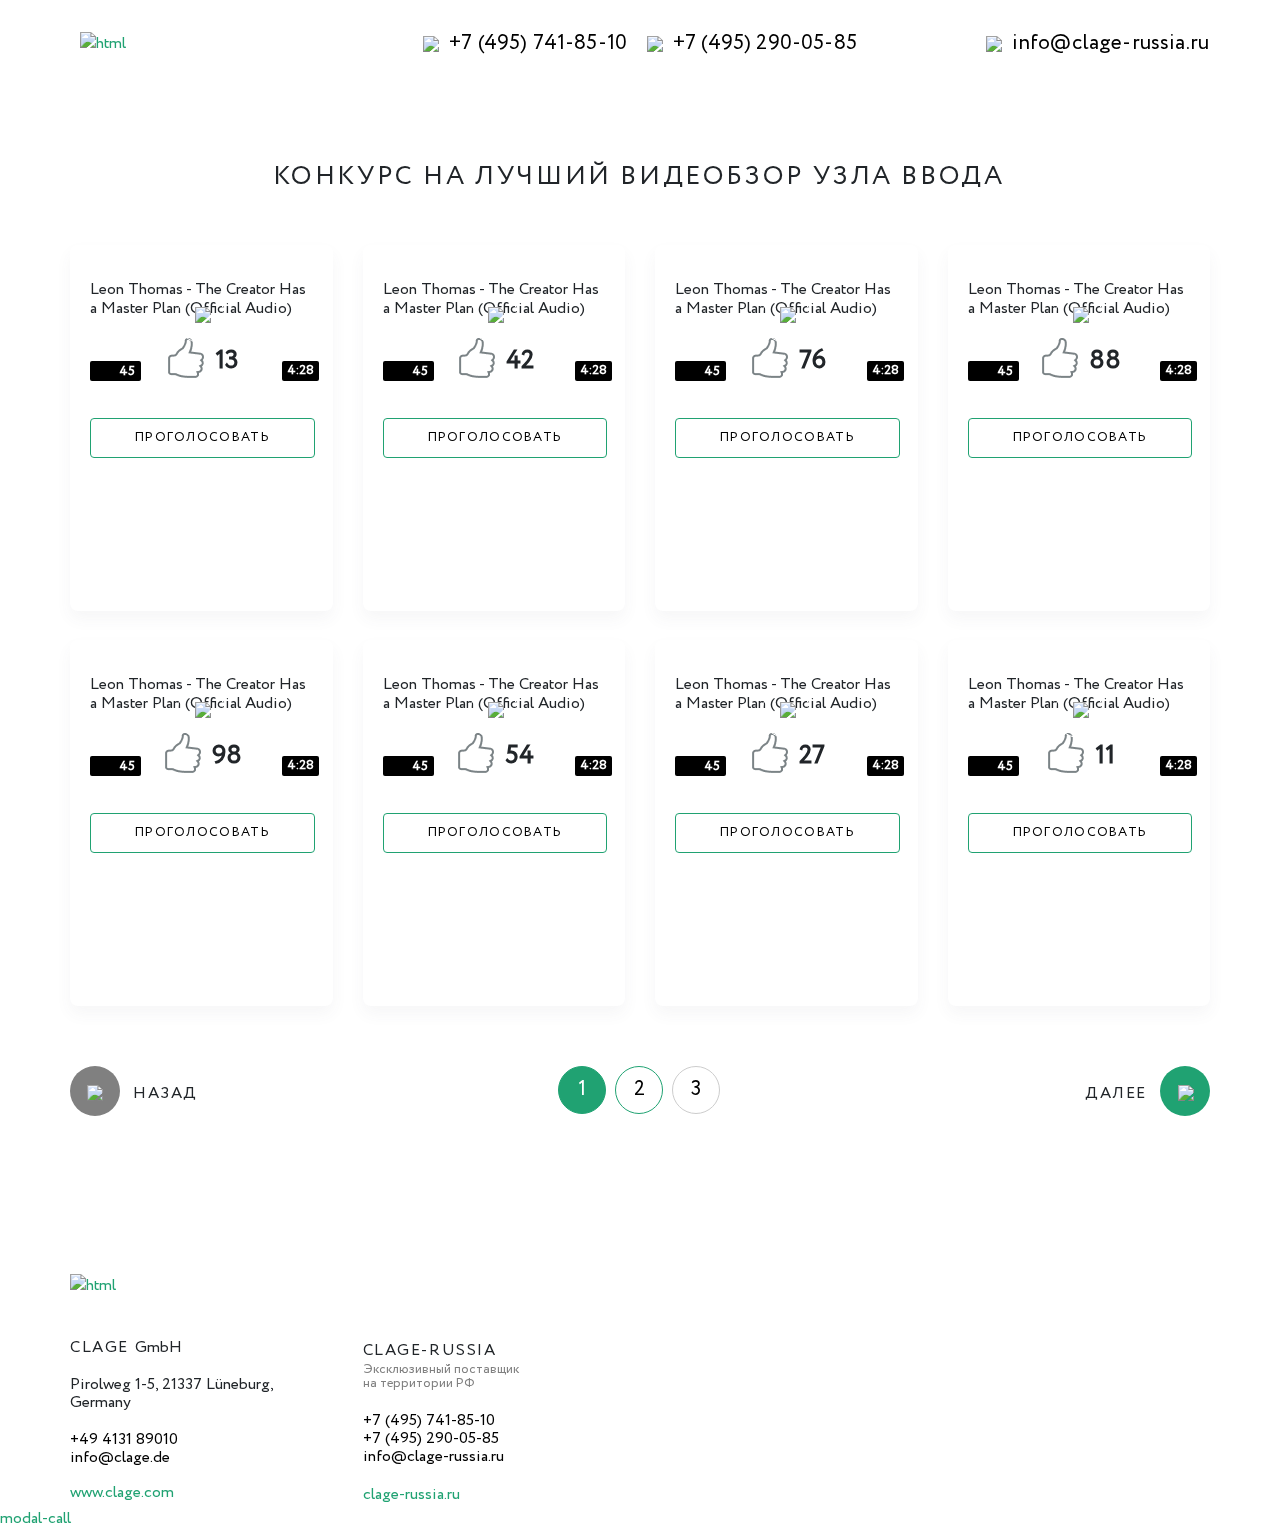
==== commit fde4d456: "fourth commit" ====
--- a/public/index.html
+++ b/public/index.html
@@ -13,10 +13,7 @@
 	</head>
 	<body class="main-page" data-bg="01.png">
 		<div class="main-wrapper">
-			<!-- start header-->
-			<header class="header" id="header">
-			</header>
-			<!-- end header-->
+			<!--+header()-->
 			<div class="top-nav block-with-lazy">
 				<div class="container">
 					<div class="top-nav__row row align-items-center">
@@ -56,237 +53,272 @@
 					</div>
 				</div>
 			</div>
-			<!-- start topLine-->
-			<div class="topLine section" id="topLine">
-				<div class="container">
-					<div class="section-title text-center">
-						<h1>КОНКУРС НА ЛУЧШИЙ ВИДЕОБЗОР УЗЛА ВВОДА</h1>
-					</div>
-					<div class="row"></div>
-				</div>
-			</div>
-			<!-- end topLine-->
-			<div class="container"></div>
+			<!--+topLine-->
+			<!--.container-->
 			<!-- start headerBlock-->
 			<div class="headerBlock section" id="headerBlock">
 				<div class="container">
 					<div class="section-title text-center">
-					</div>
-					<div class="row">
-						<div class="col-3">
-							<div class="card">
-								<div class="container">
-									<div class="video"><img src="../img/Rectangle180.png" alt="" role="presentation"/>
-										<div class="watches"><img src="../img/Watches.png"/><span>45</span></div>
-										<div class="plays"><img src="../img/Playbutton1.png"/></div>
-										<div class="videolikes"><span>4:28</span></div>
-									</div>
-									<div class="another">
-										<div class="namevideo">Leon Thomas - The Creator Has a Master Plan (Official Audio)</div>
-										<div class="likes"><img src="img/like1.png"/>
-											<div class="span">13</div>
-										</div>
-										<div class="but">
-											<button class="butlike">ПРОГОЛОСОВАТЬ</button>
-										</div>
-									</div>
-								</div>
-							</div>
-						</div>
-						<div class="col-3">
-							<div class="card">
-								<div class="container">
-									<div class="video"><img src="../img/Rectangle280.png" alt="" role="presentation"/>
-										<div class="watches"><img src="../img/Watches.png"/><span>45</span></div>
-										<div class="plays"><img src="../img/Playbutton1.png"/></div>
-										<div class="videolikes"><span>4:28</span></div>
-									</div>
-									<div class="another">
-										<div class="namevideo">Leon Thomas - The Creator Has a Master Plan (Official Audio)</div>
-										<div class="likes"><img src="img/like1.png"/>
-											<div class="span">42</div>
-										</div>
-										<div class="but">
-											<button class="butlike">ПРОГОЛОСОВАТЬ</button>
-										</div>
-									</div>
-								</div>
-							</div>
-						</div>
-						<div class="col-3">
-							<div class="card">
-								<div class="container">
-									<div class="video"><img src="../img/Rectangle380.png" alt="" role="presentation"/>
-										<div class="watches"><img src="../img/Watches.png"/><span>45</span></div>
-										<div class="plays"><img src="../img/Playbutton1.png"/></div>
-										<div class="videolikes"><span>4:28</span></div>
-									</div>
-									<div class="another">
-										<div class="namevideo">Leon Thomas - The Creator Has a Master Plan (Official Audio)</div>
-										<div class="likes"><img src="img/like1.png"/>
-											<div class="span">76</div>
-										</div>
-										<div class="but">
-											<button class="butlike">ПРОГОЛОСОВАТЬ</button>
-										</div>
-									</div>
-								</div>
-							</div>
-						</div>
-						<div class="col-3">
-							<div class="card">
-								<div class="container">
-									<div class="video"><img src="../img/Rectangle480.png" alt="" role="presentation"/>
-										<div class="watches"><img src="../img/Watches.png"/><span>45</span></div>
-										<div class="plays"><img src="../img/Playbutton1.png"/></div>
-										<div class="videolikes"><span>4:28</span></div>
-									</div>
-									<div class="another">
-										<div class="namevideo">Leon Thomas - The Creator Has a Master Plan (Official Audio)</div>
-										<div class="likes"><img src="img/like1.png"/>
-											<div class="span">88</div>
-										</div>
-										<div class="but">
-											<button class="butlike">ПРОГОЛОСОВАТЬ</button>
-										</div>
-									</div>
-								</div>
-							</div>
-						</div>
-						<div class="col-3">
-							<div class="card">
-								<div class="container">
-									<div class="video"><img src="../img/Rectangle580.png" alt="" role="presentation"/>
-										<div class="watches"><img src="../img/Watches.png"/><span>45</span></div>
-										<div class="plays"><img src="../img/Playbutton1.png"/></div>
-										<div class="videolikes"><span>4:28</span></div>
-									</div>
-									<div class="another">
-										<div class="namevideo">Leon Thomas - The Creator Has a Master Plan (Official Audio)</div>
-										<div class="likes"><img src="img/like1.png"/>
-											<div class="span">98</div>
-										</div>
-										<div class="but">
-											<button class="butlike">ПРОГОЛОСОВАТЬ</button>
-										</div>
-									</div>
-								</div>
-							</div>
-						</div>
-						<div class="col-3">
-							<div class="card">
-								<div class="container">
-									<div class="video"><img src="../img/Rectangle680.png" alt="" role="presentation"/>
-										<div class="watches"><img src="../img/Watches.png"/><span>45</span></div>
-										<div class="plays"><img src="../img/Playbutton1.png"/></div>
-										<div class="videolikes"><span>4:28</span></div>
-									</div>
-									<div class="another">
-										<div class="namevideo">Leon Thomas - The Creator Has a Master Plan (Official Audio)</div>
-										<div class="likes"><img src="img/like1.png"/>
-											<div class="span">54</div>
-										</div>
-										<div class="but">
-											<button class="butlike">ПРОГОЛОСОВАТЬ</button>
-										</div>
-									</div>
-								</div>
-							</div>
-						</div>
-						<div class="col-3">
-							<div class="card">
-								<div class="container">
-									<div class="video"><img src="../img/Rectangle780.png" alt="" role="presentation"/>
-										<div class="watches"><img src="../img/Watches.png"/><span>45</span></div>
-										<div class="plays"><img src="../img/Playbutton1.png"/></div>
-										<div class="videolikes"><span>4:28</span></div>
-									</div>
-									<div class="another">
-										<div class="namevideo">Leon Thomas - The Creator Has a Master Plan (Official Audio)</div>
-										<div class="likes"><img src="img/like1.png"/>
-											<div class="span">27</div>
-										</div>
-										<div class="but">
-											<button class="butlike">ПРОГОЛОСОВАТЬ</button>
-										</div>
-									</div>
-								</div>
-							</div>
-						</div>
-						<div class="col-3">
-							<div class="card">
-								<div class="container">
-									<div class="video"><img src="../img/Rectangle880.png" alt="" role="presentation"/>
-										<div class="watches"><img src="../img/Watches.png"/><span>45</span></div>
-										<div class="plays"><img src="../img/Playbutton1.png"/></div>
-										<div class="videolikes"><span>4:28</span></div>
-									</div>
-									<div class="another">
-										<div class="namevideo">Leon Thomas - The Creator Has a Master Plan (Official Audio)</div>
-										<div class="likes"><img src="img/like1.png"/>
-											<div class="span">11</div>
-										</div>
-										<div class="but">
-											<button class="butlike">ПРОГОЛОСОВАТЬ</button>
-										</div>
-									</div>
-								</div>
+						<h1>КОНКУРС НА ЛУЧШИЙ ВИДЕОБЗОР УЗЛА ВВОДА</h1>
+					</div>
+					<div class="row section-cards">
+						<div class="col-3">
+							<div class="card1">
+								<div class="card1__box">
+									<div class="card1__video"><img class="card1__videoImg" src="../img/Rectangle180.png" alt="" role="presentation"/>
+										<div class="card1__watches"><img src="../img/Watches.png"/><span>45</span>
+										</div>
+										<div class="card1__plays"><img src="../img/Playbutton1.png"/>
+										</div>
+										<div class="card1__videolikes"><span>4:28</span>
+										</div>
+									</div>
+									<div class="card1__another">
+										<div class="card1__namevideo">Leon Thomas - The Creator Has a Master Plan (Official Audio)
+										</div>
+										<div class="card1__likes">
+											<div class="finger"></div><span class="fingerAmount">13</span>
+										</div>
+										<button class="card1__btn card1__btn--vote" type="button">ПРОГОЛОСОВАТЬ
+										</button>
+										<button class="card1__btn card1__btn--thanks" type="button">СПАСИБО ЗА АКТИВНОСТЬ!
+										</button>
+									</div>
+								</div>
+							</div>
+						</div>
+						<div class="col-3">
+							<div class="card1">
+								<div class="card1__box">
+									<div class="card1__video"><img class="card1__videoImg" src="../img/Rectangle280.png" alt="" role="presentation"/>
+										<div class="card1__watches"><img src="../img/Watches.png"/><span>45</span>
+										</div>
+										<div class="card1__plays"><img src="../img/Playbutton1.png"/>
+										</div>
+										<div class="card1__videolikes"><span>4:28</span>
+										</div>
+									</div>
+									<div class="card1__another">
+										<div class="card1__namevideo">Leon Thomas - The Creator Has a Master Plan (Official Audio)
+										</div>
+										<div class="card1__likes">
+											<div class="finger"></div><span class="fingerAmount">42</span>
+										</div>
+										<button class="card1__btn card1__btn--vote" type="button">ПРОГОЛОСОВАТЬ
+										</button>
+										<button class="card1__btn card1__btn--thanks" type="button">СПАСИБО ЗА АКТИВНОСТЬ!
+										</button>
+									</div>
+								</div>
+							</div>
+						</div>
+						<div class="col-3">
+							<div class="card1">
+								<div class="card1__box">
+									<div class="card1__video"><img class="card1__videoImg" src="../img/Rectangle380.png" alt="" role="presentation"/>
+										<div class="card1__watches"><img src="../img/Watches.png"/><span>45</span>
+										</div>
+										<div class="card1__plays"><img src="../img/Playbutton1.png"/>
+										</div>
+										<div class="card1__videolikes"><span>4:28</span>
+										</div>
+									</div>
+									<div class="card1__another">
+										<div class="card1__namevideo">Leon Thomas - The Creator Has a Master Plan (Official Audio)
+										</div>
+										<div class="card1__likes">
+											<div class="finger"></div><span class="fingerAmount">76</span>
+										</div>
+										<button class="card1__btn card1__btn--vote" type="button">ПРОГОЛОСОВАТЬ
+										</button>
+										<button class="card1__btn card1__btn--thanks" type="button">СПАСИБО ЗА АКТИВНОСТЬ!
+										</button>
+									</div>
+								</div>
+							</div>
+						</div>
+						<div class="col-3">
+							<div class="card1">
+								<div class="card1__box">
+									<div class="card1__video"><img class="card1__videoImg" src="../img/Rectangle480.png" alt="" role="presentation"/>
+										<div class="card1__watches"><img src="../img/Watches.png"/><span>45</span>
+										</div>
+										<div class="card1__plays"><img src="../img/Playbutton1.png"/>
+										</div>
+										<div class="card1__videolikes"><span>4:28</span>
+										</div>
+									</div>
+									<div class="card1__another">
+										<div class="card1__namevideo">Leon Thomas - The Creator Has a Master Plan (Official Audio)
+										</div>
+										<div class="card1__likes">
+											<div class="finger"></div><span class="fingerAmount">88</span>
+										</div>
+										<button class="card1__btn card1__btn--vote" type="button">ПРОГОЛОСОВАТЬ
+										</button>
+										<button class="card1__btn card1__btn--thanks" type="button">СПАСИБО ЗА АКТИВНОСТЬ!
+										</button>
+									</div>
+								</div>
+							</div>
+						</div>
+						<div class="col-3">
+							<div class="card1">
+								<div class="card1__box">
+									<div class="card1__video"><img class="card1__videoImg" src="../img/Rectangle580.png" alt="" role="presentation"/>
+										<div class="card1__watches"><img src="../img/Watches.png"/><span>45</span>
+										</div>
+										<div class="card1__plays"><img src="../img/Playbutton1.png"/>
+										</div>
+										<div class="card1__videolikes"><span>4:28</span>
+										</div>
+									</div>
+									<div class="card1__another">
+										<div class="card1__namevideo">Leon Thomas - The Creator Has a Master Plan (Official Audio)
+										</div>
+										<div class="card1__likes">
+											<div class="finger"></div><span class="fingerAmount">98</span>
+										</div>
+										<button class="card1__btn card1__btn--vote" type="button">ПРОГОЛОСОВАТЬ
+										</button>
+										<button class="card1__btn card1__btn--thanks" type="button">СПАСИБО ЗА АКТИВНОСТЬ!
+										</button>
+									</div>
+								</div>
+							</div>
+						</div>
+						<div class="col-3">
+							<div class="card1">
+								<div class="card1__box">
+									<div class="card1__video"><img class="card1__videoImg" src="../img/Rectangle680.png" alt="" role="presentation"/>
+										<div class="card1__watches"><img src="../img/Watches.png"/><span>45</span>
+										</div>
+										<div class="card1__plays"><img src="../img/Playbutton1.png"/>
+										</div>
+										<div class="card1__videolikes"><span>4:28</span>
+										</div>
+									</div>
+									<div class="card1__another">
+										<div class="card1__namevideo">Leon Thomas - The Creator Has a Master Plan (Official Audio)
+										</div>
+										<div class="card1__likes">
+											<div class="finger"></div><span class="fingerAmount">54</span>
+										</div>
+										<button class="card1__btn card1__btn--vote" type="button">ПРОГОЛОСОВАТЬ
+										</button>
+										<button class="card1__btn card1__btn--thanks" type="button">СПАСИБО ЗА АКТИВНОСТЬ!
+										</button>
+									</div>
+								</div>
+							</div>
+						</div>
+						<div class="col-3">
+							<div class="card1">
+								<div class="card1__box">
+									<div class="card1__video"><img class="card1__videoImg" src="../img/Rectangle780.png" alt="" role="presentation"/>
+										<div class="card1__watches"><img src="../img/Watches.png"/><span>45</span>
+										</div>
+										<div class="card1__plays"><img src="../img/Playbutton1.png"/>
+										</div>
+										<div class="card1__videolikes"><span>4:28</span>
+										</div>
+									</div>
+									<div class="card1__another">
+										<div class="card1__namevideo">Leon Thomas - The Creator Has a Master Plan (Official Audio)
+										</div>
+										<div class="card1__likes">
+											<div class="finger"></div><span class="fingerAmount">27</span>
+										</div>
+										<button class="card1__btn card1__btn--vote" type="button">ПРОГОЛОСОВАТЬ
+										</button>
+										<button class="card1__btn card1__btn--thanks" type="button">СПАСИБО ЗА АКТИВНОСТЬ!
+										</button>
+									</div>
+								</div>
+							</div>
+						</div>
+						<div class="col-3">
+							<div class="card1">
+								<div class="card1__box">
+									<div class="card1__video"><img class="card1__videoImg" src="../img/Rectangle880.png" alt="" role="presentation"/>
+										<div class="card1__watches"><img src="../img/Watches.png"/><span>45</span>
+										</div>
+										<div class="card1__plays"><img src="../img/Playbutton1.png"/>
+										</div>
+										<div class="card1__videolikes"><span>4:28</span>
+										</div>
+									</div>
+									<div class="card1__another">
+										<div class="card1__namevideo">Leon Thomas - The Creator Has a Master Plan (Official Audio)
+										</div>
+										<div class="card1__likes">
+											<div class="finger"></div><span class="fingerAmount">11</span>
+										</div>
+										<button class="card1__btn card1__btn--vote" type="button">ПРОГОЛОСОВАТЬ
+										</button>
+										<button class="card1__btn card1__btn--thanks" type="button">СПАСИБО ЗА АКТИВНОСТЬ!
+										</button>
+									</div>
+								</div>
+							</div>
+						</div>
+					</div>
+					<div class="navbtns row justify-content-between">
+						<div class="navbtns__ArrowBtnBox col-auto">
+							<div class="navbtns__arrowbtn navbtns__arrowbtn--lft"><img src="../img/arrowlft.png"/>
+							</div><span>НАЗАД</span>
+						</div>
+						<div class="navbtns__NumBtnBox col-auto">
+							<button class="navbtns__btn active" type="button">1
+							</button>
+							<button class="navbtns__btn nextActive" type="button">2
+							</button>
+							<button class="navbtns__btn noActive" type="button">3
+							</button>
+						</div>
+						<div class="navbtns__ArrowBtnBox col-auto"><span>ДАЛЕЕ</span>
+							<div class="navbtns__arrowbtn navbtns__arrowbtn--rght"><img src="../img/arrowrght.png"/>
 							</div>
 						</div>
 					</div>
 				</div>
 			</div>
-			<div class="soc">
-				<a class="soc__item" href="#" target="_blank">
-					<svg class="icon icon-fb ">
-						<use xlink:href="img/svg/sprite.svg#fb"></use>
-					</svg>
-				</a>
-				<a class="soc__item" href="#" target="_blank">
-					<svg class="icon icon-instagram ">
-						<use xlink:href="img/svg/sprite.svg#instagram"></use>
-					</svg>
-				</a>
-				<a class="soc__item" href="#" target="_blank">
-					<svg class="icon icon-telegram ">
-						<use xlink:href="img/svg/sprite.svg#telegram"></use>
-					</svg>
-				</a>
-			</div>
-			<!-- start sForm-->
-			<section class="sForm section" id="sForm">
-				<div class="container">
-					<div class="section-title text-center">
-						<h2>sForm</h2>
-						<h2>sForm</h2>
-						<h2>sForm</h2>
-						<h2>sForm</h2>
-					</div>
-					<div class="row"></div>
-				</div>
-			</section>
-			<!-- end sForm-->
-			<div class="container">
-				<li>
-					<h2>заловок</h2>
-					<p>текст</p>
-				</li>
-				<li>
-					<h2>заловок 22</h2>
-					<p>текст</p>
-				</li>
-				<li>
-					<h2>заловок 33</h2>
-					<p>текст</p>
-				</li>
-			</div>
+			<!--+soc()-->
+			<!--+sForm()-->
+			<!--.container-->
+			<!--    each item in items-->
+			<!--        li-->
+			<!--            h2= item.title-->
+			<!--            p= item.text-->
 			<footer class="footer">
 				<div class="container">
-					<div class="row">
-						<div class="col"></div>
-						<div class="col">Footer</div>
-						<div class="col"></div>
-						<div class="col-auto"></div>
+					<a class="footer__logo" href="/"><img src="../img/CLAGE-Logo-4c-schwarz 1.png" loading="lazy" alt="html"/>
+					</a>
+					<div class="footer__row row">
+						<div class="footer__mainAdress col-3">
+							<div class="footer__title">CLAGE <span>GmbH</span>
+							</div>
+							<div class="footer__contentAdress"><span>Pirolweg 1-5, 21337 Lüneburg, Germany</span>
+								<div class="footer__linksBox"><a href="tel:+49413189010">+49 4131 89010</a><a href="mailto:info@clage.de">info@clage.de</a>
+								</div>
+								<a class="footer__link" href="www.clage.com" target="_blank">www.clage.com
+								</a>
+							</div>
+						</div>
+						<div class="footer__localAdress col-3">
+							<div class="footer__title mb-0">CLAGE-RUSSIA
+							</div>
+							<div class="footer__contentAdress">
+								<div class="footer__gray">Эксклюзивный поставщик<br/>на территории РФ
+								</div>
+							</div>
+							<div class="footer__linksBox"><a href="tel:+74957418510">+7 (495) 741-85-10</a><a href="tel:+74952900585">+7 (495) 290-05-85</a><a href="mailto:info@clage-russia.ru">info@clage-russia.ru</a>
+							</div>
+							<a class="footer__link" href="clage-russia.ru" target="_blank">clage-russia.ru
+							</a>
+						</div>
+						<div class="footer__col">
+						</div>
 					</div>
 				</div>
 			</footer>
--- a/public/css/main.min.css
+++ b/public/css/main.min.css
@@ -1 +1 @@
-@charset "UTF-8";@font-face{font-display:swap;font-family:Circe;font-style:normal;font-weight:400;src:url(../fonts/Roboto-Regular/Circe-Regular.woff) format("woff")}.icon{fill:currentColor;display:inline-block;height:1em;width:1em}.icon-basket{font-size:2.4rem;width:.9166666667em}.icon-check{font-size:2.7rem;width:1em}.icon-fb,.icon-instagram{font-size:2.4rem;width:1em}.icon-telegram,.icon-viber{font-size:1.6rem;width:1em}.icon-vk{font-size:2.4rem;width:1em}.icon-whatsapp{font-size:1.6rem;width:1em}:root{--bs-blue:#0d6efd;--bs-indigo:#6610f2;--bs-purple:#6f42c1;--bs-pink:#d63384;--bs-red:#dc3545;--bs-orange:#fd7e14;--bs-yellow:#ffc107;--bs-green:#198754;--bs-teal:#20c997;--bs-cyan:#0dcaf0;--bs-white:#fff;--bs-gray:#6c757d;--bs-gray-dark:#343a40;--bs-gray-100:#f8f9fa;--bs-gray-200:#e9ecef;--bs-gray-300:#dee2e6;--bs-gray-400:#ced4da;--bs-gray-500:#adb5bd;--bs-gray-600:#6c757d;--bs-gray-700:#495057;--bs-gray-800:#343a40;--bs-gray-900:#212529;--bs-primary:#0d6efd;--bs-secondary:#6c757d;--bs-danger:#dc3545;--bs-primary-rgb:13,110,253;--bs-secondary-rgb:108,117,125;--bs-danger-rgb:220,53,69;--bs-white-rgb:255,255,255;--bs-black-rgb:0,0,0;--bs-body-color-rgb:33,37,41;--bs-body-bg-rgb:255,255,255;--bs-font-sans-serif:"Circe",system-ui,-apple-system,"Segoe UI",Roboto,"Helvetica Neue",Arial,"Noto Sans","Liberation Sans",sans-serif,"Apple Color Emoji","Segoe UI Emoji","Segoe UI Symbol","Noto Color Emoji";--bs-font-monospace:SFMono-Regular,Menlo,Monaco,Consolas,"Liberation Mono","Courier New",monospace;--bs-gradient:linear-gradient(180deg,hsla(0,0%,100%,.15),hsla(0,0%,100%,0));--bs-body-font-family:var(--bs-font-sans-serif);--bs-body-font-size:1rem;--bs-body-font-weight:400;--bs-body-line-height:1.5;--bs-body-color:#212529;--bs-body-bg:#fff}*,:after,:before{box-sizing:border-box}body{-webkit-text-size-adjust:100%;-webkit-tap-highlight-color:rgba(0,0,0,0);background-color:var(--bs-body-bg);color:var(--bs-body-color);font-family:var(--bs-body-font-family);font-size:var(--bs-body-font-size);font-weight:var(--bs-body-font-weight);line-height:var(--bs-body-line-height);margin:0;text-align:var(--bs-body-text-align)}hr{background-color:currentColor;border:0;color:inherit;margin:1rem 0;opacity:.25}hr:not([size]){height:1px}.h1,.h2,.h3,.h4,.h5,.h6,h1,h2,h3,h4,h5,h6{font-weight:500;line-height:1.2;margin-bottom:.5rem;margin-top:0}.h1,h1{font-size:calc(1.375rem + 1.5vw)}.h2,h2{font-size:calc(1.325rem + .9vw)}.h3,h3{font-size:calc(1.3rem + .6vw)}.h4,h4{font-size:calc(1.275rem + .3vw)}.h5,h5{font-size:1.25rem}.h6,h6{font-size:1rem}p{margin-bottom:1rem;margin-top:0}abbr[data-bs-original-title],abbr[title]{cursor:help;-webkit-text-decoration:underline dotted;text-decoration:underline dotted;-webkit-text-decoration-skip-ink:none;text-decoration-skip-ink:none}address{font-style:normal;line-height:inherit;margin-bottom:1rem}ol,ul{padding-left:2rem}dl,ol,ul{margin-bottom:1rem;margin-top:0}ol ol,ol ul,ul ol,ul ul{margin-bottom:0}dt{font-weight:700}dd{margin-bottom:.5rem;margin-left:0}blockquote{margin:0 0 1rem}b,strong{font-weight:bolder}.small,small{font-size:.875em}.mark,mark{background-color:#fcf8e3;padding:.2em}sub,sup{font-size:.75em;line-height:0;position:relative;vertical-align:baseline}sub{bottom:-.25em}sup{top:-.5em}a{color:#0d6efd;text-decoration:none}a:hover{color:#0a58ca}a:not([href]):not([class]),a:not([href]):not([class]):hover{color:inherit;text-decoration:none}code,kbd,pre,samp{direction:ltr;font-family:var(--bs-font-monospace);font-size:1em;unicode-bidi:bidi-override}pre{display:block;font-size:.875em;margin-bottom:1rem;margin-top:0;overflow:auto}pre code{color:inherit;font-size:inherit;word-break:normal}code{word-wrap:break-word;color:#d63384;font-size:.875em}a>code{color:inherit}kbd{background-color:#212529;border-radius:.2rem;color:#fff;font-size:.875em;padding:.2rem .4rem}kbd kbd{font-size:1em;font-weight:700;padding:0}figure{margin:0 0 1rem}img,svg{vertical-align:middle}table{border-collapse:collapse;caption-side:bottom}caption{color:#6c757d;padding-bottom:.5rem;padding-top:.5rem;text-align:left}th{text-align:inherit;text-align:-webkit-match-parent}tbody,td,tfoot,th,thead,tr{border:0 solid;border-color:inherit}label{display:inline-block}button{border-radius:0}button:focus:not(:focus-visible){outline:0}button,input,optgroup,select,textarea{font-family:inherit;font-size:inherit;line-height:inherit;margin:0}button,select{text-transform:none}[role=button]{cursor:pointer}select{word-wrap:normal}select:disabled{opacity:1}[list]::-webkit-calendar-picker-indicator{display:none}[type=button],[type=reset],[type=submit],button{-webkit-appearance:button}[type=button]:not(:disabled),[type=reset]:not(:disabled),[type=submit]:not(:disabled),button:not(:disabled){cursor:pointer}::-moz-focus-inner{border-style:none;padding:0}textarea{resize:vertical}fieldset{border:0;margin:0;min-width:0;padding:0}legend{float:left;font-size:calc(1.275rem + .3vw);line-height:inherit;margin-bottom:.5rem;padding:0;width:100%}legend+*{clear:left}::-webkit-datetime-edit-day-field,::-webkit-datetime-edit-fields-wrapper,::-webkit-datetime-edit-hour-field,::-webkit-datetime-edit-minute,::-webkit-datetime-edit-month-field,::-webkit-datetime-edit-text,::-webkit-datetime-edit-year-field{padding:0}::-webkit-inner-spin-button{height:auto}[type=search]{-webkit-appearance:textfield;outline-offset:-2px}::-webkit-search-decoration{-webkit-appearance:none}::-webkit-color-swatch-wrapper{padding:0}::file-selector-button{font:inherit}::-webkit-file-upload-button{-webkit-appearance:button;font:inherit}output{display:inline-block}iframe{border:0}summary{cursor:pointer;display:list-item}progress{vertical-align:baseline}[hidden]{display:none!important}.lead{font-size:1.25rem;font-weight:300}.display-1{font-size:calc(1.625rem + 4.5vw);font-weight:300;line-height:1.2}.display-2{font-size:calc(1.575rem + 3.9vw);font-weight:300;line-height:1.2}.display-3{font-size:calc(1.525rem + 3.3vw);font-weight:300;line-height:1.2}.display-4{font-size:calc(1.475rem + 2.7vw);font-weight:300;line-height:1.2}.display-5{font-size:calc(1.425rem + 2.1vw);font-weight:300;line-height:1.2}.display-6{font-size:calc(1.375rem + 1.5vw);font-weight:300;line-height:1.2}.list-inline,.list-unstyled{list-style:none;padding-left:0}.list-inline-item{display:inline-block}.list-inline-item:not(:last-child){margin-right:.5rem}.initialism{font-size:.875em;text-transform:uppercase}.blockquote{font-size:1.25rem;margin-bottom:1rem}.blockquote>:last-child{margin-bottom:0}.blockquote-footer{color:#6c757d;font-size:.875em;margin-bottom:1rem;margin-top:-1rem}.blockquote-footer:before{content:"— "}.container,.container-fluid,.container-lg,.container-md,.container-sm,.container-xl{margin-left:auto;margin-right:auto;padding-left:var(--bs-gutter-x,15px);padding-right:var(--bs-gutter-x,15px);width:100%}.row{--bs-gutter-x:1.875rem;--bs-gutter-y:0;display:flex;flex-wrap:wrap;margin-left:calc(var(--bs-gutter-x)*-.5);margin-right:calc(var(--bs-gutter-x)*-.5);margin-top:calc(var(--bs-gutter-y)*-1)}.row>*{flex-shrink:0;margin-top:var(--bs-gutter-y);max-width:100%;padding-left:calc(var(--bs-gutter-x)*.5);padding-right:calc(var(--bs-gutter-x)*.5);width:100%}.col{flex:1 0 0%}.row-cols-auto>*{flex:0 0 auto;width:auto}.row-cols-1>*{flex:0 0 auto;width:100%}.row-cols-2>*{flex:0 0 auto;width:50%}.row-cols-3>*{flex:0 0 auto;width:33.3333333333%}.row-cols-4>*{flex:0 0 auto;width:25%}.row-cols-5>*{flex:0 0 auto;width:20%}.row-cols-6>*{flex:0 0 auto;width:16.6666666667%}.col-auto{flex:0 0 auto;width:auto}.col-1{flex:0 0 auto;width:8.33333333%}.col-2{flex:0 0 auto;width:16.66666667%}.col-3{flex:0 0 auto;width:25%}.col-4{flex:0 0 auto;width:33.33333333%}.col-5{flex:0 0 auto;width:41.66666667%}.col-6{flex:0 0 auto;width:50%}.col-7{flex:0 0 auto;width:58.33333333%}.col-8{flex:0 0 auto;width:66.66666667%}.col-9{flex:0 0 auto;width:75%}.col-10{flex:0 0 auto;width:83.33333333%}.col-11{flex:0 0 auto;width:91.66666667%}.col-12{flex:0 0 auto;width:100%}.offset-1{margin-left:8.33333333%}.offset-2{margin-left:16.66666667%}.offset-3{margin-left:25%}.offset-4{margin-left:33.33333333%}.offset-5{margin-left:41.66666667%}.offset-6{margin-left:50%}.offset-7{margin-left:58.33333333%}.offset-8{margin-left:66.66666667%}.offset-9{margin-left:75%}.offset-10{margin-left:83.33333333%}.offset-11{margin-left:91.66666667%}.g-0,.gx-0{--bs-gutter-x:0}.g-0,.gy-0{--bs-gutter-y:0}.g-1,.gx-1{--bs-gutter-x:0.25rem}.g-1,.gy-1{--bs-gutter-y:0.25rem}.g-2,.gx-2{--bs-gutter-x:0.5rem}.g-2,.gy-2{--bs-gutter-y:0.5rem}.g-3,.gx-3{--bs-gutter-x:1rem}.g-3,.gy-3{--bs-gutter-y:1rem}.g-4,.gx-4{--bs-gutter-x:1.5rem}.g-4,.gy-4{--bs-gutter-y:1.5rem}.g-5,.gx-5{--bs-gutter-x:3rem}.g-5,.gy-5{--bs-gutter-y:3rem}.form-label{margin-bottom:.5rem}.col-form-label{font-size:inherit;line-height:1.5;margin-bottom:0;padding-bottom:calc(.375rem + 1px);padding-top:calc(.375rem + 1px)}.col-form-label-lg{font-size:1.25rem;padding-bottom:calc(.5rem + 1px);padding-top:calc(.5rem + 1px)}.col-form-label-sm{font-size:.875rem;padding-bottom:calc(.25rem + 1px);padding-top:calc(.25rem + 1px)}.form-text{color:#6c757d;font-size:.875em;margin-top:.25rem}.form-control{-webkit-appearance:none;-moz-appearance:none;appearance:none;background-clip:padding-box;background-color:#fff;border:1px solid #ced4da;border-radius:.25rem;color:#212529;display:block;font-size:1rem;font-weight:400;line-height:1.5;padding:.375rem .75rem;transition:border-color .15s ease-in-out,box-shadow .15s ease-in-out;width:100%}.form-control[type=file]{overflow:hidden}.form-control[type=file]:not(:disabled):not([readonly]){cursor:pointer}.form-control:focus{background-color:#fff;border-color:#86b7fe;box-shadow:none;color:#212529;outline:0}.form-control::-webkit-date-and-time-value{height:1.5em}.form-control::-moz-placeholder{color:#6c757d;opacity:1}.form-control::placeholder{color:#6c757d;opacity:1}.form-control:disabled,.form-control[readonly]{background-color:#e9ecef;opacity:1}.form-control::file-selector-button{-webkit-margin-end:.75rem;background-color:#e9ecef;border:0 solid;border-color:inherit;border-inline-end-width:1px;border-radius:0;color:#212529;margin:-.375rem -.75rem;margin-inline-end:.75rem;padding:.375rem .75rem;pointer-events:none;transition:color .15s ease-in-out,background-color .15s ease-in-out,border-color .15s ease-in-out,box-shadow .15s ease-in-out}.form-control:hover:not(:disabled):not([readonly])::file-selector-button{background-color:#dde0e3}.form-control::-webkit-file-upload-button{-webkit-margin-end:.75rem;background-color:#e9ecef;border:0 solid;border-color:inherit;border-inline-end-width:1px;border-radius:0;color:#212529;margin:-.375rem -.75rem;margin-inline-end:.75rem;padding:.375rem .75rem;pointer-events:none;-webkit-transition:color .15s ease-in-out,background-color .15s ease-in-out,border-color .15s ease-in-out,box-shadow .15s ease-in-out;transition:color .15s ease-in-out,background-color .15s ease-in-out,border-color .15s ease-in-out,box-shadow .15s ease-in-out}.form-control:hover:not(:disabled):not([readonly])::-webkit-file-upload-button{background-color:#dde0e3}.form-control-plaintext{background-color:transparent;border:solid transparent;border-width:1px 0;color:#212529;display:block;line-height:1.5;margin-bottom:0;padding:.375rem 0;width:100%}.form-control-plaintext.form-control-lg,.form-control-plaintext.form-control-sm{padding-left:0;padding-right:0}.form-control-sm{border-radius:.2rem;font-size:.875rem;min-height:calc(1.5em + .5rem + 2px);padding:.25rem .5rem}.form-control-sm::file-selector-button{-webkit-margin-end:.5rem;margin:-.25rem -.5rem;margin-inline-end:.5rem;padding:.25rem .5rem}.form-control-sm::-webkit-file-upload-button{-webkit-margin-end:.5rem;margin:-.25rem -.5rem;margin-inline-end:.5rem;padding:.25rem .5rem}.form-control-lg{border-radius:.3rem;font-size:1.25rem;min-height:calc(1.5em + 1rem + 2px);padding:.5rem 1rem}.form-control-lg::file-selector-button{-webkit-margin-end:1rem;margin:-.5rem -1rem;margin-inline-end:1rem;padding:.5rem 1rem}.form-control-lg::-webkit-file-upload-button{-webkit-margin-end:1rem;margin:-.5rem -1rem;margin-inline-end:1rem;padding:.5rem 1rem}textarea.form-control{min-height:calc(1.5em + .75rem + 2px)}textarea.form-control-sm{min-height:calc(1.5em + .5rem + 2px)}textarea.form-control-lg{min-height:calc(1.5em + 1rem + 2px)}.form-control-color{height:auto;padding:.375rem;width:3rem}.form-control-color:not(:disabled):not([readonly]){cursor:pointer}.form-control-color::-moz-color-swatch{border-radius:.25rem;height:1.5em}.form-control-color::-webkit-color-swatch{border-radius:.25rem;height:1.5em}.form-select,.select2-container--default .select2-selection--single{-moz-padding-start:calc(.75rem - 3px);-webkit-appearance:none;-moz-appearance:none;appearance:none;background-color:#fff;background-image:url("data:image/svg+xml;charset=utf-8,%3Csvg xmlns='http://www.w3.org/2000/svg' viewBox='0 0 16 16'%3E%3Cpath fill='none' stroke='%23343a40' stroke-linecap='round' stroke-linejoin='round' stroke-width='2' d='m2 5 6 6 6-6'/%3E%3C/svg%3E");background-position:right .75rem center;background-repeat:no-repeat;background-size:16px 12px;border:1px solid #ced4da;border-radius:.25rem;color:#212529;display:block;font-size:1rem;font-weight:400;line-height:1.5;padding:.375rem 2.25rem .375rem .75rem;transition:border-color .15s ease-in-out,box-shadow .15s ease-in-out;width:100%}.form-select:focus,.select2-container--default .select2-selection--single:focus{border-color:#86b7fe;box-shadow:0 0 0 .25rem rgba(13,110,253,.25);outline:0}.form-select[multiple],.form-select[size]:not([size="1"]),.select2-container--default [multiple].select2-selection--single,.select2-container--default [size].select2-selection--single:not([size="1"]){background-image:none;padding-right:.75rem}.form-select:disabled,.select2-container--default .select2-selection--single:disabled{background-color:#e9ecef}.form-select:-moz-focusring,.select2-container--default .select2-selection--single:-moz-focusring{color:transparent;text-shadow:0 0 0 #212529}.form-select-sm{border-radius:.2rem;font-size:.875rem;padding-bottom:.25rem;padding-left:.5rem;padding-top:.25rem}.form-select-lg{border-radius:.3rem;font-size:1.25rem;padding-bottom:.5rem;padding-left:1rem;padding-top:.5rem}.form-check{display:block;margin-bottom:.125rem;min-height:1.5rem;padding-left:1.5em}.form-check .form-check-input{float:left;margin-left:-1.5em}.form-check-input{color-adjust:exact;-webkit-appearance:none;-moz-appearance:none;appearance:none;background-color:#fff;background-position:50%;background-repeat:no-repeat;background-size:contain;border:1px solid rgba(0,0,0,.25);height:1em;margin-top:.25em;-webkit-print-color-adjust:exact;vertical-align:top;width:1em}.form-check-input[type=checkbox]{border-radius:.25em}.form-check-input[type=radio]{border-radius:50%}.form-check-input:active{filter:brightness(90%)}.form-check-input:focus{border-color:#86b7fe;box-shadow:none;outline:0}.form-check-input:checked{background-color:#0d6efd;border-color:#0d6efd}.form-check-input:checked[type=checkbox]{background-image:url("data:image/svg+xml;charset=utf-8,%3Csvg xmlns='http://www.w3.org/2000/svg' viewBox='0 0 20 20'%3E%3Cpath fill='none' stroke='%23fff' stroke-linecap='round' stroke-linejoin='round' stroke-width='3' d='m6 10 3 3 6-6'/%3E%3C/svg%3E")}.form-check-input:checked[type=radio]{background-image:url("data:image/svg+xml;charset=utf-8,%3Csvg xmlns='http://www.w3.org/2000/svg' viewBox='-4 -4 8 8'%3E%3Ccircle r='2' fill='%23fff'/%3E%3C/svg%3E")}.form-check-input[type=checkbox]:indeterminate{background-color:#0d6efd;background-image:url("data:image/svg+xml;charset=utf-8,%3Csvg xmlns='http://www.w3.org/2000/svg' viewBox='0 0 20 20'%3E%3Cpath fill='none' stroke='%23fff' stroke-linecap='round' stroke-linejoin='round' stroke-width='3' d='M6 10h8'/%3E%3C/svg%3E");border-color:#0d6efd}.form-check-input:disabled{filter:none;opacity:.5;pointer-events:none}.form-check-input:disabled~.form-check-label,.form-check-input[disabled]~.form-check-label{opacity:.5}.form-switch{padding-left:2.5em}.form-switch .form-check-input{background-image:url("data:image/svg+xml;charset=utf-8,%3Csvg xmlns='http://www.w3.org/2000/svg' viewBox='-4 -4 8 8'%3E%3Ccircle r='3' fill='rgba(0, 0, 0, 0.25)'/%3E%3C/svg%3E");background-position:0;border-radius:2em;margin-left:-2.5em;transition:background-position .15s ease-in-out;width:2em}.form-switch .form-check-input:focus{background-image:url("data:image/svg+xml;charset=utf-8,%3Csvg xmlns='http://www.w3.org/2000/svg' viewBox='-4 -4 8 8'%3E%3Ccircle r='3' fill='%2386b7fe'/%3E%3C/svg%3E")}.form-switch .form-check-input:checked{background-image:url("data:image/svg+xml;charset=utf-8,%3Csvg xmlns='http://www.w3.org/2000/svg' viewBox='-4 -4 8 8'%3E%3Ccircle r='3' fill='%23fff'/%3E%3C/svg%3E");background-position:100%}.form-check-inline{display:inline-block;margin-right:1rem}.btn-check{clip:rect(0,0,0,0);pointer-events:none;position:absolute}.btn-check:disabled+.btn,.btn-check[disabled]+.btn{filter:none;opacity:.65;pointer-events:none}.form-range{-webkit-appearance:none;-moz-appearance:none;appearance:none;background-color:transparent;height:1.5rem;padding:0;width:100%}.form-range:focus{outline:0}.form-range:focus::-webkit-slider-thumb{box-shadow:0 0 0 1px #fff,none}.form-range:focus::-moz-range-thumb{box-shadow:0 0 0 1px #fff,none}.form-range::-moz-focus-outer{border:0}.form-range::-webkit-slider-thumb{-webkit-appearance:none;appearance:none;background-color:#0d6efd;border:0;border-radius:1rem;height:1rem;margin-top:-.25rem;-webkit-transition:background-color .15s ease-in-out,border-color .15s ease-in-out,box-shadow .15s ease-in-out;transition:background-color .15s ease-in-out,border-color .15s ease-in-out,box-shadow .15s ease-in-out;width:1rem}.form-range::-webkit-slider-thumb:active{background-color:#b6d4fe}.form-range::-webkit-slider-runnable-track{background-color:#dee2e6;border-color:transparent;border-radius:1rem;color:transparent;cursor:pointer;height:.5rem;width:100%}.form-range::-moz-range-thumb{-moz-appearance:none;appearance:none;background-color:#0d6efd;border:0;border-radius:1rem;height:1rem;-moz-transition:background-color .15s ease-in-out,border-color .15s ease-in-out,box-shadow .15s ease-in-out;transition:background-color .15s ease-in-out,border-color .15s ease-in-out,box-shadow .15s ease-in-out;width:1rem}.form-range::-moz-range-thumb:active{background-color:#b6d4fe}.form-range::-moz-range-track{background-color:#dee2e6;border-color:transparent;border-radius:1rem;color:transparent;cursor:pointer;height:.5rem;width:100%}.form-range:disabled{pointer-events:none}.form-range:disabled::-webkit-slider-thumb{background-color:#adb5bd}.form-range:disabled::-moz-range-thumb{background-color:#adb5bd}.form-floating{position:relative}.form-floating>.form-control,.form-floating>.form-select,.select2-container--default .form-floating>.select2-selection--single{height:calc(3.5rem + 2px);line-height:1.25}.form-floating>label{border:1px solid transparent;height:100%;left:0;padding:1rem .75rem;pointer-events:none;position:absolute;top:0;transform-origin:0 0;transition:opacity .1s ease-in-out,transform .1s ease-in-out}.form-floating>.form-control{padding:1rem .75rem}.form-floating>.form-control::-moz-placeholder{color:transparent}.form-floating>.form-control::placeholder{color:transparent}.form-floating>.form-control:not(:-moz-placeholder-shown){padding-bottom:.625rem;padding-top:1.625rem}.form-floating>.form-control:focus,.form-floating>.form-control:not(:placeholder-shown){padding-bottom:.625rem;padding-top:1.625rem}.form-floating>.form-control:-webkit-autofill{padding-bottom:.625rem;padding-top:1.625rem}.form-floating>.form-select,.select2-container--default .form-floating>.select2-selection--single{padding-bottom:.625rem;padding-top:1.625rem}.form-floating>.form-control:not(:-moz-placeholder-shown)~label{opacity:.65;transform:scale(.85) translateY(-.5rem) translateX(.15rem)}.form-floating>.form-control:focus~label,.form-floating>.form-control:not(:placeholder-shown)~label,.form-floating>.form-select~label,.select2-container--default .form-floating>.select2-selection--single~label{opacity:.65;transform:scale(.85) translateY(-.5rem) translateX(.15rem)}.form-floating>.form-control:-webkit-autofill~label{opacity:.65;transform:scale(.85) translateY(-.5rem) translateX(.15rem)}.input-group{align-items:stretch;display:flex;flex-wrap:wrap;position:relative;width:100%}.input-group>.form-control,.input-group>.form-select,.select2-container--default .input-group>.select2-selection--single{flex:1 1 auto;min-width:0;position:relative;width:1%}.input-group>.form-control:focus,.input-group>.form-select:focus,.select2-container--default .input-group>.select2-selection--single:focus{z-index:3}.input-group .btn{position:relative;z-index:2}.input-group .btn:focus{z-index:3}.input-group-text{align-items:center;background-color:#e9ecef;border:1px solid #ced4da;border-radius:.25rem;color:#212529;display:flex;font-size:1rem;font-weight:400;line-height:1.5;padding:.375rem .75rem;text-align:center;white-space:nowrap}.input-group-lg>.btn,.input-group-lg>.form-control,.input-group-lg>.form-select,.input-group-lg>.input-group-text,.select2-container--default .input-group-lg>.select2-selection--single{border-radius:.3rem;font-size:1.25rem;padding:.5rem 1rem}.input-group-sm>.btn,.input-group-sm>.form-control,.input-group-sm>.form-select,.input-group-sm>.input-group-text,.select2-container--default .input-group-sm>.select2-selection--single{border-radius:.2rem;font-size:.875rem;padding:.25rem .5rem}.input-group-lg>.form-select,.input-group-sm>.form-select,.select2-container--default .input-group-lg>.select2-selection--single,.select2-container--default .input-group-sm>.select2-selection--single{padding-right:3rem}.input-group.has-validation>.dropdown-toggle:nth-last-child(n+4),.input-group.has-validation>:nth-last-child(n+3):not(.dropdown-toggle):not(.dropdown-menu),.input-group:not(.has-validation)>.dropdown-toggle:nth-last-child(n+3),.input-group:not(.has-validation)>:not(:last-child):not(.dropdown-toggle):not(.dropdown-menu){border-bottom-right-radius:0;border-top-right-radius:0}.input-group>:not(:first-child):not(.dropdown-menu):not(.valid-tooltip):not(.valid-feedback):not(.invalid-tooltip):not(.invalid-feedback){border-bottom-left-radius:0;border-top-left-radius:0;margin-left:-1px}.valid-feedback{color:#198754;display:none;font-size:.875em;margin-top:.25rem;width:100%}.valid-tooltip{background-color:rgba(25,135,84,.9);border-radius:.25rem;color:#fff;display:none;font-size:.875rem;margin-top:.1rem;max-width:100%;padding:.25rem .5rem;position:absolute;top:100%;z-index:5}.is-valid~.valid-feedback,.is-valid~.valid-tooltip,.was-validated :valid~.valid-feedback,.was-validated :valid~.valid-tooltip{display:block}.form-control.is-valid,.was-validated .form-control:valid{border-color:#198754}.form-control.is-valid:focus,.was-validated .form-control:valid:focus{border-color:#198754;box-shadow:0 0 0 .25rem rgba(25,135,84,.25)}.form-select.is-valid,.select2-container--default .is-valid.select2-selection--single,.select2-container--default .was-validated .select2-selection--single:valid,.was-validated .form-select:valid,.was-validated .select2-container--default .select2-selection--single:valid{border-color:#198754}.form-select.is-valid:focus,.select2-container--default .is-valid.select2-selection--single:focus,.select2-container--default .was-validated .select2-selection--single:valid:focus,.was-validated .form-select:valid:focus,.was-validated .select2-container--default .select2-selection--single:valid:focus{border-color:#198754;box-shadow:0 0 0 .25rem rgba(25,135,84,.25)}.form-check-input.is-valid,.was-validated .form-check-input:valid{border-color:#198754}.form-check-input.is-valid:checked,.was-validated .form-check-input:valid:checked{background-color:#198754}.form-check-input.is-valid:focus,.was-validated .form-check-input:valid:focus{box-shadow:0 0 0 .25rem rgba(25,135,84,.25)}.form-check-input.is-valid~.form-check-label,.was-validated .form-check-input:valid~.form-check-label{color:#198754}.form-check-inline .form-check-input~.valid-feedback{margin-left:.5em}.input-group .form-control.is-valid,.input-group .form-select.is-valid,.input-group .select2-container--default .is-valid.select2-selection--single,.select2-container--default .input-group .is-valid.select2-selection--single,.select2-container--default .was-validated .input-group .select2-selection--single:valid,.was-validated .input-group .form-control:valid,.was-validated .input-group .form-select:valid,.was-validated .input-group .select2-container--default .select2-selection--single:valid{z-index:1}.input-group .form-control.is-valid:focus,.input-group .form-select.is-valid:focus,.input-group .select2-container--default .is-valid.select2-selection--single:focus,.select2-container--default .input-group .is-valid.select2-selection--single:focus,.select2-container--default .was-validated .input-group .select2-selection--single:valid:focus,.was-validated .input-group .form-control:valid:focus,.was-validated .input-group .form-select:valid:focus,.was-validated .input-group .select2-container--default .select2-selection--single:valid:focus{z-index:3}.invalid-feedback{color:#dc3545;display:none;font-size:.875em;margin-top:.25rem;width:100%}.invalid-tooltip{background-color:rgba(220,53,69,.9);border-radius:.25rem;color:#fff;display:none;font-size:.875rem;margin-top:.1rem;max-width:100%;padding:.25rem .5rem;position:absolute;top:100%;z-index:5}.is-invalid~.invalid-feedback,.is-invalid~.invalid-tooltip,.was-validated :invalid~.invalid-feedback,.was-validated :invalid~.invalid-tooltip{display:block}.form-control.is-invalid,.was-validated .form-control:invalid{border-color:#dc3545}.form-control.is-invalid:focus,.was-validated .form-control:invalid:focus{border-color:#dc3545;box-shadow:0 0 0 .25rem rgba(220,53,69,.25)}.form-select.is-invalid,.select2-container--default .is-invalid.select2-selection--single,.select2-container--default .was-validated .select2-selection--single:invalid,.was-validated .form-select:invalid,.was-validated .select2-container--default .select2-selection--single:invalid{border-color:#dc3545}.form-select.is-invalid:focus,.select2-container--default .is-invalid.select2-selection--single:focus,.select2-container--default .was-validated .select2-selection--single:invalid:focus,.was-validated .form-select:invalid:focus,.was-validated .select2-container--default .select2-selection--single:invalid:focus{border-color:#dc3545;box-shadow:0 0 0 .25rem rgba(220,53,69,.25)}.form-check-input.is-invalid,.was-validated .form-check-input:invalid{border-color:#dc3545}.form-check-input.is-invalid:checked,.was-validated .form-check-input:invalid:checked{background-color:#dc3545}.form-check-input.is-invalid:focus,.was-validated .form-check-input:invalid:focus{box-shadow:0 0 0 .25rem rgba(220,53,69,.25)}.form-check-input.is-invalid~.form-check-label,.was-validated .form-check-input:invalid~.form-check-label{color:#dc3545}.form-check-inline .form-check-input~.invalid-feedback{margin-left:.5em}.input-group .form-control.is-invalid,.input-group .form-select.is-invalid,.input-group .select2-container--default .is-invalid.select2-selection--single,.select2-container--default .input-group .is-invalid.select2-selection--single,.select2-container--default .was-validated .input-group .select2-selection--single:invalid,.was-validated .input-group .form-control:invalid,.was-validated .input-group .form-select:invalid,.was-validated .input-group .select2-container--default .select2-selection--single:invalid{z-index:2}.input-group .form-control.is-invalid:focus,.input-group .form-select.is-invalid:focus,.input-group .select2-container--default .is-invalid.select2-selection--single:focus,.select2-container--default .input-group .is-invalid.select2-selection--single:focus,.select2-container--default .was-validated .input-group .select2-selection--single:invalid:focus,.was-validated .input-group .form-control:invalid:focus,.was-validated .input-group .form-select:invalid:focus,.was-validated .input-group .select2-container--default .select2-selection--single:invalid:focus{z-index:3}.btn{background-color:transparent;border:1px solid transparent;border-radius:.25rem;cursor:pointer;display:inline-block;font-size:1rem;font-weight:400;line-height:1.5;padding:.375rem .75rem;text-align:center;transition:color .15s ease-in-out,background-color .15s ease-in-out,border-color .15s ease-in-out,box-shadow .15s ease-in-out;-webkit-user-select:none;-moz-user-select:none;user-select:none;vertical-align:middle}.btn,.btn:hover{color:#212529}.btn-check:focus+.btn,.btn:focus{box-shadow:none;outline:0}.btn.disabled,.btn:disabled,fieldset:disabled .btn{opacity:.65;pointer-events:none}.btn-primary{background-color:#0d6efd;border-color:#0d6efd;color:#fff}.btn-check:focus+.btn-primary,.btn-primary:focus,.btn-primary:hover{background-color:#0b5ed7;border-color:#0a58ca;color:#fff}.btn-check:focus+.btn-primary,.btn-primary:focus{box-shadow:0 0 0 .25rem rgba(49,132,253,.5)}.btn-check:active+.btn-primary,.btn-check:checked+.btn-primary,.btn-primary.active,.btn-primary:active,.show>.btn-primary.dropdown-toggle{background-color:#0a58ca;border-color:#0a53be;color:#fff}.btn-check:active+.btn-primary:focus,.btn-check:checked+.btn-primary:focus,.btn-primary.active:focus,.btn-primary:active:focus,.show>.btn-primary.dropdown-toggle:focus{box-shadow:0 0 0 .25rem rgba(49,132,253,.5)}.btn-primary.disabled,.btn-primary:disabled{background-color:#0d6efd;border-color:#0d6efd;color:#fff}.btn-secondary{background-color:#6c757d;border-color:#6c757d;color:#fff}.btn-check:focus+.btn-secondary,.btn-secondary:focus,.btn-secondary:hover{background-color:#5c636a;border-color:#565e64;color:#fff}.btn-check:focus+.btn-secondary,.btn-secondary:focus{box-shadow:0 0 0 .25rem hsla(208,6%,54%,.5)}.btn-check:active+.btn-secondary,.btn-check:checked+.btn-secondary,.btn-secondary.active,.btn-secondary:active,.show>.btn-secondary.dropdown-toggle{background-color:#565e64;border-color:#51585e;color:#fff}.btn-check:active+.btn-secondary:focus,.btn-check:checked+.btn-secondary:focus,.btn-secondary.active:focus,.btn-secondary:active:focus,.show>.btn-secondary.dropdown-toggle:focus{box-shadow:0 0 0 .25rem hsla(208,6%,54%,.5)}.btn-secondary.disabled,.btn-secondary:disabled{background-color:#6c757d;border-color:#6c757d;color:#fff}.btn-danger{background-color:#dc3545;border-color:#dc3545;color:#fff}.btn-check:focus+.btn-danger,.btn-danger:focus,.btn-danger:hover{background-color:#bb2d3b;border-color:#b02a37;color:#fff}.btn-check:focus+.btn-danger,.btn-danger:focus{box-shadow:0 0 0 .25rem rgba(225,83,97,.5)}.btn-check:active+.btn-danger,.btn-check:checked+.btn-danger,.btn-danger.active,.btn-danger:active,.show>.btn-danger.dropdown-toggle{background-color:#b02a37;border-color:#a52834;color:#fff}.btn-check:active+.btn-danger:focus,.btn-check:checked+.btn-danger:focus,.btn-danger.active:focus,.btn-danger:active:focus,.show>.btn-danger.dropdown-toggle:focus{box-shadow:0 0 0 .25rem rgba(225,83,97,.5)}.btn-danger.disabled,.btn-danger:disabled{background-color:#dc3545;border-color:#dc3545;color:#fff}.btn-outline-primary{border-color:#0d6efd;color:#0d6efd}.btn-outline-primary:hover{background-color:#0d6efd;border-color:#0d6efd;color:#fff}.btn-check:focus+.btn-outline-primary,.btn-outline-primary:focus{box-shadow:0 0 0 .25rem rgba(13,110,253,.5)}.btn-check:active+.btn-outline-primary,.btn-check:checked+.btn-outline-primary,.btn-outline-primary.active,.btn-outline-primary.dropdown-toggle.show,.btn-outline-primary:active{background-color:#0d6efd;border-color:#0d6efd;color:#fff}.btn-check:active+.btn-outline-primary:focus,.btn-check:checked+.btn-outline-primary:focus,.btn-outline-primary.active:focus,.btn-outline-primary.dropdown-toggle.show:focus,.btn-outline-primary:active:focus{box-shadow:0 0 0 .25rem rgba(13,110,253,.5)}.btn-outline-primary.disabled,.btn-outline-primary:disabled{background-color:transparent;color:#0d6efd}.btn-outline-secondary{border-color:#6c757d;color:#6c757d}.btn-outline-secondary:hover{background-color:#6c757d;border-color:#6c757d;color:#fff}.btn-check:focus+.btn-outline-secondary,.btn-outline-secondary:focus{box-shadow:0 0 0 .25rem hsla(208,7%,46%,.5)}.btn-check:active+.btn-outline-secondary,.btn-check:checked+.btn-outline-secondary,.btn-outline-secondary.active,.btn-outline-secondary.dropdown-toggle.show,.btn-outline-secondary:active{background-color:#6c757d;border-color:#6c757d;color:#fff}.btn-check:active+.btn-outline-secondary:focus,.btn-check:checked+.btn-outline-secondary:focus,.btn-outline-secondary.active:focus,.btn-outline-secondary.dropdown-toggle.show:focus,.btn-outline-secondary:active:focus{box-shadow:0 0 0 .25rem hsla(208,7%,46%,.5)}.btn-outline-secondary.disabled,.btn-outline-secondary:disabled{background-color:transparent;color:#6c757d}.btn-outline-danger{border-color:#dc3545;color:#dc3545}.btn-outline-danger:hover{background-color:#dc3545;border-color:#dc3545;color:#fff}.btn-check:focus+.btn-outline-danger,.btn-outline-danger:focus{box-shadow:0 0 0 .25rem rgba(220,53,69,.5)}.btn-check:active+.btn-outline-danger,.btn-check:checked+.btn-outline-danger,.btn-outline-danger.active,.btn-outline-danger.dropdown-toggle.show,.btn-outline-danger:active{background-color:#dc3545;border-color:#dc3545;color:#fff}.btn-check:active+.btn-outline-danger:focus,.btn-check:checked+.btn-outline-danger:focus,.btn-outline-danger.active:focus,.btn-outline-danger.dropdown-toggle.show:focus,.btn-outline-danger:active:focus{box-shadow:0 0 0 .25rem rgba(220,53,69,.5)}.btn-outline-danger.disabled,.btn-outline-danger:disabled{background-color:transparent;color:#dc3545}.btn-link{color:#0d6efd;font-weight:400;text-decoration:none}.btn-link:hover{color:#0a58ca}.btn-link.disabled,.btn-link:disabled{color:#6c757d}.btn-lg{border-radius:.3rem;font-size:1.25rem;padding:.5rem 1rem}.btn-sm{border-radius:.2rem;font-size:.875rem;padding:.25rem .5rem}.clearfix:after{clear:both;content:"";display:block}.link-primary{color:#0d6efd}.link-primary:focus,.link-primary:hover{color:#0a58ca}.link-secondary{color:#6c757d}.link-secondary:focus,.link-secondary:hover{color:#565e64}.link-danger{color:#dc3545}.link-danger:focus,.link-danger:hover{color:#b02a37}.ratio{position:relative;width:100%}.ratio:before{content:"";display:block;padding-top:var(--bs-aspect-ratio)}.ratio>*{height:100%;left:0;position:absolute;top:0;width:100%}.ratio-1x1{--bs-aspect-ratio:100%}.ratio-4x3{--bs-aspect-ratio:75%}.ratio-16x9{--bs-aspect-ratio:56.25%}.ratio-21x9{--bs-aspect-ratio:42.8571428571%}.fixed-top{top:0}.fixed-bottom,.fixed-top{left:0;position:fixed;right:0;z-index:1030}.fixed-bottom{bottom:0}.sticky-top{position:-webkit-sticky;position:sticky;top:0;z-index:1020}.hstack{align-items:center;flex-direction:row}.hstack,.vstack{align-self:stretch;display:flex}.vstack{flex:1 1 auto;flex-direction:column}.visually-hidden,.visually-hidden-focusable:not(:focus):not(:focus-within){clip:rect(0,0,0,0)!important;border:0!important;height:1px!important;margin:-1px!important;overflow:hidden!important;padding:0!important;position:absolute!important;white-space:nowrap!important;width:1px!important}.stretched-link:after{bottom:0;content:"";left:0;position:absolute;right:0;top:0;z-index:1}.text-truncate{overflow:hidden;text-overflow:ellipsis;white-space:nowrap}.vr{align-self:stretch;background-color:currentColor;display:inline-block;min-height:1em;opacity:.25;width:1px}.align-baseline{vertical-align:baseline!important}.align-top{vertical-align:top!important}.align-middle{vertical-align:middle!important}.align-bottom{vertical-align:bottom!important}.align-text-bottom{vertical-align:text-bottom!important}.align-text-top{vertical-align:text-top!important}.float-start{float:left!important}.float-end{float:right!important}.float-none{float:none!important}.opacity-0{opacity:0!important}.overflow-auto{overflow:auto!important}.overflow-hidden{overflow:hidden!important}.overflow-visible{overflow:visible!important}.overflow-scroll{overflow:scroll!important}.d-inline{display:inline!important}.d-inline-block{display:inline-block!important}.d-block{display:block!important}.d-grid{display:grid!important}.d-table{display:table!important}.d-table-row{display:table-row!important}.d-table-cell{display:table-cell!important}.d-flex{display:flex!important}.d-inline-flex{display:inline-flex!important}.d-none{display:none!important}.shadow{box-shadow:0 .5rem 1rem rgba(0,0,0,.15)!important}.shadow-sm{box-shadow:0 .125rem .25rem rgba(0,0,0,.075)!important}.shadow-lg{box-shadow:0 1rem 3rem rgba(0,0,0,.175)!important}.shadow-none{box-shadow:none!important}.position-static{position:static!important}.position-relative{position:relative!important}.position-absolute{position:absolute!important}.position-fixed{position:fixed!important}.position-sticky{position:-webkit-sticky!important;position:sticky!important}.top-0{top:0!important}.top-50{top:50%!important}.top-100{top:100%!important}.bottom-0{bottom:0!important}.bottom-50{bottom:50%!important}.bottom-100{bottom:100%!important}.start-0{left:0!important}.start-50{left:50%!important}.start-100{left:100%!important}.end-0{right:0!important}.end-50{right:50%!important}.end-100{right:100%!important}.translate-middle{transform:translate(-50%,-50%)!important}.translate-middle-x{transform:translateX(-50%)!important}.translate-middle-y{transform:translateY(-50%)!important}.border{border:1px solid #dee2e6!important}.border-0{border:0!important}.border-top{border-top:1px solid #dee2e6!important}.border-top-0{border-top:0!important}.border-end{border-right:1px solid #dee2e6!important}.border-end-0{border-right:0!important}.border-bottom{border-bottom:1px solid #dee2e6!important}.border-bottom-0{border-bottom:0!important}.border-start{border-left:1px solid #dee2e6!important}.border-start-0{border-left:0!important}.border-primary{border-color:#0d6efd!important}.border-secondary{border-color:#6c757d!important}.border-danger{border-color:#dc3545!important}.border-white{border-color:#fff!important}.border-1{border-width:1px!important}.border-2{border-width:2px!important}.border-3{border-width:3px!important}.border-4{border-width:4px!important}.border-5{border-width:5px!important}.w-25{width:25%!important}.w-50{width:50%!important}.w-75{width:75%!important}.w-100{width:100%!important}.w-auto{width:auto!important}.mw-100{max-width:100%!important}.vw-100{width:100vw!important}.min-vw-100{min-width:100vw!important}.h-25{height:25%!important}.h-50{height:50%!important}.h-75{height:75%!important}.h-100{height:100%!important}.h-auto{height:auto!important}.mh-100{max-height:100%!important}.vh-100{height:100vh!important}.min-vh-100{min-height:100vh!important}.flex-fill{flex:1 1 auto!important}.flex-row{flex-direction:row!important}.flex-column{flex-direction:column!important}.flex-row-reverse{flex-direction:row-reverse!important}.flex-column-reverse{flex-direction:column-reverse!important}.flex-grow-0{flex-grow:0!important}.flex-grow-1{flex-grow:1!important}.flex-shrink-0{flex-shrink:0!important}.flex-shrink-1{flex-shrink:1!important}.flex-wrap{flex-wrap:wrap!important}.flex-nowrap{flex-wrap:nowrap!important}.flex-wrap-reverse{flex-wrap:wrap-reverse!important}.gap-0{gap:0!important}.gap-1{gap:.25rem!important}.gap-2{gap:.5rem!important}.gap-3{gap:1rem!important}.gap-4{gap:1.5rem!important}.gap-5{gap:3rem!important}.justify-content-start{justify-content:flex-start!important}.justify-content-end{justify-content:flex-end!important}.justify-content-center{justify-content:center!important}.justify-content-between{justify-content:space-between!important}.justify-content-around{justify-content:space-around!important}.justify-content-evenly{justify-content:space-evenly!important}.align-items-start{align-items:flex-start!important}.align-items-end{align-items:flex-end!important}.align-items-center{align-items:center!important}.align-items-baseline{align-items:baseline!important}.align-items-stretch{align-items:stretch!important}.align-content-start{align-content:flex-start!important}.align-content-end{align-content:flex-end!important}.align-content-center{align-content:center!important}.align-content-between{align-content:space-between!important}.align-content-around{align-content:space-around!important}.align-content-stretch{align-content:stretch!important}.align-self-auto{align-self:auto!important}.align-self-start{align-self:flex-start!important}.align-self-end{align-self:flex-end!important}.align-self-center{align-self:center!important}.align-self-baseline{align-self:baseline!important}.align-self-stretch{align-self:stretch!important}.order-first{order:-1!important}.order-0{order:0!important}.order-1{order:1!important}.order-2{order:2!important}.order-3{order:3!important}.order-4{order:4!important}.order-5{order:5!important}.order-last{order:6!important}.m-0{margin:0!important}.m-1{margin:.25rem!important}.m-2{margin:.5rem!important}.m-3{margin:1rem!important}.m-4{margin:1.5rem!important}.m-5{margin:3rem!important}.m-auto{margin:auto!important}.mx-0{margin-left:0!important;margin-right:0!important}.mx-1{margin-left:.25rem!important;margin-right:.25rem!important}.mx-2{margin-left:.5rem!important;margin-right:.5rem!important}.mx-3{margin-left:1rem!important;margin-right:1rem!important}.mx-4{margin-left:1.5rem!important;margin-right:1.5rem!important}.mx-5{margin-left:3rem!important;margin-right:3rem!important}.mx-auto{margin-left:auto!important;margin-right:auto!important}.my-0{margin-bottom:0!important;margin-top:0!important}.my-1{margin-bottom:.25rem!important;margin-top:.25rem!important}.my-2{margin-bottom:.5rem!important;margin-top:.5rem!important}.my-3{margin-bottom:1rem!important;margin-top:1rem!important}.my-4{margin-bottom:1.5rem!important;margin-top:1.5rem!important}.my-5{margin-bottom:3rem!important;margin-top:3rem!important}.my-auto{margin-bottom:auto!important;margin-top:auto!important}.mt-0{margin-top:0!important}.mt-1{margin-top:.25rem!important}.mt-2{margin-top:.5rem!important}.mt-3{margin-top:1rem!important}.mt-4{margin-top:1.5rem!important}.mt-5{margin-top:3rem!important}.mt-auto{margin-top:auto!important}.me-0{margin-right:0!important}.me-1{margin-right:.25rem!important}.me-2{margin-right:.5rem!important}.me-3{margin-right:1rem!important}.me-4{margin-right:1.5rem!important}.me-5{margin-right:3rem!important}.me-auto{margin-right:auto!important}.mb-0{margin-bottom:0!important}.mb-1{margin-bottom:.25rem!important}.mb-2{margin-bottom:.5rem!important}.mb-3{margin-bottom:1rem!important}.mb-4{margin-bottom:1.5rem!important}.mb-5{margin-bottom:3rem!important}.mb-auto{margin-bottom:auto!important}.ms-0{margin-left:0!important}.ms-1{margin-left:.25rem!important}.ms-2{margin-left:.5rem!important}.ms-3{margin-left:1rem!important}.ms-4{margin-left:1.5rem!important}.ms-5{margin-left:3rem!important}.ms-auto{margin-left:auto!important}.p-0{padding:0!important}.p-1{padding:.25rem!important}.p-2{padding:.5rem!important}.p-3{padding:1rem!important}.p-4{padding:1.5rem!important}.p-5{padding:3rem!important}.px-0{padding-left:0!important;padding-right:0!important}.px-1{padding-left:.25rem!important;padding-right:.25rem!important}.px-2{padding-left:.5rem!important;padding-right:.5rem!important}.px-3{padding-left:1rem!important;padding-right:1rem!important}.px-4{padding-left:1.5rem!important;padding-right:1.5rem!important}.px-5{padding-left:3rem!important;padding-right:3rem!important}.py-0{padding-bottom:0!important;padding-top:0!important}.py-1{padding-bottom:.25rem!important;padding-top:.25rem!important}.py-2{padding-bottom:.5rem!important;padding-top:.5rem!important}.py-3{padding-bottom:1rem!important;padding-top:1rem!important}.py-4{padding-bottom:1.5rem!important;padding-top:1.5rem!important}.py-5{padding-bottom:3rem!important;padding-top:3rem!important}.pt-0{padding-top:0!important}.pt-1{padding-top:.25rem!important}.pt-2{padding-top:.5rem!important}.pt-3{padding-top:1rem!important}.pt-4{padding-top:1.5rem!important}.pt-5{padding-top:3rem!important}.pe-0{padding-right:0!important}.pe-1{padding-right:.25rem!important}.pe-2{padding-right:.5rem!important}.pe-3{padding-right:1rem!important}.pe-4{padding-right:1.5rem!important}.pe-5{padding-right:3rem!important}.pb-0{padding-bottom:0!important}.pb-1{padding-bottom:.25rem!important}.pb-2{padding-bottom:.5rem!important}.pb-3{padding-bottom:1rem!important}.pb-4{padding-bottom:1.5rem!important}.pb-5{padding-bottom:3rem!important}.ps-0{padding-left:0!important}.ps-1{padding-left:.25rem!important}.ps-2{padding-left:.5rem!important}.ps-3{padding-left:1rem!important}.ps-4{padding-left:1.5rem!important}.ps-5{padding-left:3rem!important}.font-monospace{font-family:var(--bs-font-monospace)!important}.fs-1{font-size:calc(1.375rem + 1.5vw)!important}.fs-2{font-size:calc(1.325rem + .9vw)!important}.fs-3{font-size:calc(1.3rem + .6vw)!important}.fs-4{font-size:calc(1.275rem + .3vw)!important}.fs-5{font-size:1.25rem!important}.fs-6{font-size:1rem!important}.fst-italic{font-style:italic!important}.fst-normal{font-style:normal!important}.fw-light{font-weight:300!important}.fw-lighter{font-weight:lighter!important}.fw-normal{font-weight:400!important}.fw-bold{font-weight:700!important}.fw-bolder{font-weight:bolder!important}.lh-1{line-height:1!important}.lh-sm{line-height:1.25!important}.lh-base{line-height:1.5!important}.lh-lg{line-height:2!important}.text-start{text-align:left!important}.text-end{text-align:right!important}.text-center{text-align:center!important}.text-decoration-none{text-decoration:none!important}.text-decoration-underline{text-decoration:underline!important}.text-decoration-line-through{text-decoration:line-through!important}.text-lowercase{text-transform:lowercase!important}.text-uppercase{text-transform:uppercase!important}.text-capitalize{text-transform:capitalize!important}.text-wrap{white-space:normal!important}.text-nowrap{white-space:nowrap!important}.text-break{word-wrap:break-word!important;word-break:break-word!important}.text-primary{--bs-text-opacity:1;color:rgba(var(--bs-primary-rgb),var(--bs-text-opacity))!important}.text-secondary{--bs-text-opacity:1;color:rgba(var(--bs-secondary-rgb),var(--bs-text-opacity))!important}.text-danger{--bs-text-opacity:1;color:rgba(var(--bs-danger-rgb),var(--bs-text-opacity))!important}.text-black{--bs-text-opacity:1;color:rgba(var(--bs-black-rgb),var(--bs-text-opacity))!important}.text-white{--bs-text-opacity:1;color:rgba(var(--bs-white-rgb),var(--bs-text-opacity))!important}.text-body{--bs-text-opacity:1;color:rgba(var(--bs-body-color-rgb),var(--bs-text-opacity))!important}.text-muted{--bs-text-opacity:1;color:#6c757d!important}.text-black-50{--bs-text-opacity:1;color:rgba(0,0,0,.5)!important}.text-white-50{--bs-text-opacity:1;color:hsla(0,0%,100%,.5)!important}.text-reset{--bs-text-opacity:1;color:inherit!important}.text-opacity-25{--bs-text-opacity:0.25}.text-opacity-50{--bs-text-opacity:0.5}.text-opacity-75{--bs-text-opacity:0.75}.text-opacity-100{--bs-text-opacity:1}.bg-primary{--bs-bg-opacity:1;background-color:rgba(var(--bs-primary-rgb),var(--bs-bg-opacity))!important}.bg-secondary{--bs-bg-opacity:1;background-color:rgba(var(--bs-secondary-rgb),var(--bs-bg-opacity))!important}.bg-danger{--bs-bg-opacity:1;background-color:rgba(var(--bs-danger-rgb),var(--bs-bg-opacity))!important}.bg-black{--bs-bg-opacity:1;background-color:rgba(var(--bs-black-rgb),var(--bs-bg-opacity))!important}.bg-white{--bs-bg-opacity:1;background-color:rgba(var(--bs-white-rgb),var(--bs-bg-opacity))!important}.bg-body{--bs-bg-opacity:1;background-color:rgba(var(--bs-body-bg-rgb),var(--bs-bg-opacity))!important}.bg-transparent{--bs-bg-opacity:1;background-color:transparent!important}.bg-opacity-10{--bs-bg-opacity:0.1}.bg-opacity-25{--bs-bg-opacity:0.25}.bg-opacity-50{--bs-bg-opacity:0.5}.bg-opacity-75{--bs-bg-opacity:0.75}.bg-opacity-100{--bs-bg-opacity:1}.bg-gradient{background-image:var(--bs-gradient)!important}.user-select-all{-webkit-user-select:all!important;-moz-user-select:all!important;user-select:all!important}.user-select-auto{-webkit-user-select:auto!important;-moz-user-select:auto!important;user-select:auto!important}.user-select-none{-webkit-user-select:none!important;-moz-user-select:none!important;user-select:none!important}.pe-none{pointer-events:none!important}.pe-auto{pointer-events:auto!important}.rounded{border-radius:.25rem!important}.rounded-0{border-radius:0!important}.rounded-1{border-radius:.2rem!important}.rounded-2{border-radius:.25rem!important}.rounded-3{border-radius:.3rem!important}.rounded-circle{border-radius:50%!important}.rounded-pill{border-radius:50rem!important}.rounded-top{border-top-left-radius:.25rem!important}.rounded-end,.rounded-top{border-top-right-radius:.25rem!important}.rounded-bottom,.rounded-end{border-bottom-right-radius:.25rem!important}.rounded-bottom,.rounded-start{border-bottom-left-radius:.25rem!important}.rounded-start{border-top-left-radius:.25rem!important}.visible{visibility:visible!important}.invisible{visibility:hidden!important}:root{--animate-delay:1.2s;--bs-body-font-size:16px;--sPT:2.5rem;--sPB:2.8125rem;--sTPB:1.25rem;--swiperArrowSize:4.25rem;--swiperArrowPosition:calc(var(--swiperArrowSize)*-1/2);--swiperBorderColorDef:var(--bs-primary);--swiperColorDef:var(--bs-primary);--swiperBgDef:#fff;--swiperBorderColorDefHover:var(--bs-primary);--swiperColorDefHover:var(--bs-primary);--swiperBgDefHover:#fff;--fancybox-bg:rgba(24,24,27,.77)}.pixel-perfect{background-position:center 0;display:block;height:100%;left:0;margin-left:auto;margin-right:auto;opacity:0;overflow:hidden;pointer-events:none;position:absolute;right:0;top:0;width:100%;z-index:1000}body,html{font-size:var(--bs-body-font-size)}html{-webkit-text-size-adjust:100%;-webkit-tap-highlight-color:rgba(33,36,41,0)}body.fancybox-active,body.fixed{margin-right:var(--spacing-end)}body.fancybox-active .header,body.fixed .header{padding-right:var(--spacing-end)}body.loaded_hiding{--s:0.36s;opacity:0;pointer-events:none;transition:all var(--s) ease-in-out}body.loaded_hiding:before{display:none}body.loaded{opacity:1;pointer-events:visible}body:before{--s:0.36s;-webkit-backdrop-filter:blur(5px);backdrop-filter:blur(5px);background-color:rgba(33,37,41,.8);content:"";height:100%;left:0;opacity:0;position:absolute;top:0;transition:all var(--s) ease-in-out;width:100%;z-index:-1}body.fancybox-active,body.fixed{overflow:hidden}body.fixed{left:0;position:absolute;top:0;width:100%;z-index:999}body.fixed:before{opacity:.76;z-index:999}.main-wrapper{overflow:hidden;position:relative;width:100%}.section{background-position:50%;background-repeat:no-repeat;background-size:cover;padding-bottom:var(--sPB);padding-top:var(--sPT)}.section-title{margin-bottom:var(--sTPB)}.mono{font-family:var(--bs-font-monospace)}.small{font-size:.875rem}.tdn{text-decoration:none!important}.ttu{text-transform:uppercase}.tdu{text-decoration:underline}.tdu:hover{text-decoration:none}.fw-300{font-weight:300}.fw-400{font-weight:400}.fw-900{font-weight:900}.fw-500{font-weight:500}.fw-600{font-weight:600}.fw-100{font-weight:100}.row--sm{--bg-gutter-x:1.25rem}.slick-slide img{display:inline}.image-source-link{color:#98c3d1}.slick-slide{outline:0!important}.slick-arrow{cursor:pointer;position:absolute;top:50%;transform:translateY(-50%);z-index:2}.slick-arrow.l{left:0}.slick-arrow.l svg{transform:transform(rotateY(180deg))}.slick-arrow.r{right:0}.slick-arrow svg{height:auto;width:17px}.strong{font-weight:700}ul{padding-left:0}.res-i,picture img{height:auto;max-width:100%}.img-bg{background-position:50%;background-repeat:no-repeat;background-size:cover;position:relative}.img-bg img{clip:rect(0 0 0 0);border:0;height:1px;margin:-1px;overflow:hidden;padding:0;position:absolute;width:1px}.bgs{background-position:50%;background-repeat:no-repeat;background-size:cover}.table{display:table}.tr{display:table-row}.td{display:table-cell}.tabs__btn-accordion{width:100%}.tabs__btn:hover{cursor:pointer}.tabs__content{--s:0.36s;display:none;opacity:0;transition:all var(--s) ease-in-out}.tabs__content.active{display:block;opacity:1}.invisible{clip:rect(0 0 0 0);border:0;height:1px;margin:-1px;overflow:hidden;padding:0;position:absolute;width:1px}.control-wrap{position:relative}.swiper-button-hand{--s:0.36s;background-color:var(--swiperBgDef);background-image:none;background-position:50%;background-repeat:no-repeat;background-size:cover;border:2px solid var(--swiperBorderColorDef);border-radius:50%;bottom:0;box-shadow:0 15px 60px rgba(0,0,0,.1);color:var(--swiperColorDef);height:var(--swiperArrowSize);margin:auto 0;outline:none!important;position:absolute;top:0;transition:all var(--s) ease-in-out;-webkit-user-select:none;-moz-user-select:none;user-select:none;width:var(--swiperArrowSize);z-index:300}.swiper-button-hand:hover{background-color:var(--swiperBgDefHover);border-color:var(--swiperBorderColorDefHover);color:var(--swiperColorDefHover)}.swiper-button-hand .icon{font-size:.75rem}.swiper-button-hand:after{display:none}.swiper-button-hand-next{right:var(--swiperArrowPosition)}.swiper-button-hand-prev{left:var(--swiperArrowPosition)}.swiper-pagination{text-align:center;width:100%}.swiper-pagination-bullet{--s:0.36s;background-color:#e6e6e6;border-radius:50%;display:inline-block;height:8px;margin-left:.5rem;margin-right:.3125rem;opacity:1;outline:none!important;transition:all var(--s) ease-in-out;width:8px}.swiper-pagination-bullet-active,.swiper-pagination-bullet:hover{background-color:var(--bs-primary)}picture{display:block}img.object-fit-js{display:block;height:100%;-o-object-fit:cover;object-fit:cover;width:100%}.object-fit-js img,img.img-bg{-o-object-fit:cover;object-fit:cover;-o-object-position:top;object-position:top}a{--s:0.36s;transition:all var(--s) ease-in-out}.picture-bg,img.img-bg{z-index:-1}.picture-bg,.picture-bg .object-fit-js,img.img-bg,img.img-bg .object-fit-js{height:100%;left:0;position:absolute;top:0;width:100%}.bg-wrap{position:relative;z-index:2}.browsehappy{background:#000;color:#fff;font-size:10px;min-height:100px;padding-top:30px;position:absolute;top:0;width:100%;z-index:2000}iframe{border:none}.custom-scroll{--bs-primary:#dedede;scrollbar-color:var(--bs-primary) transparent;scrollbar-width:auto}.custom-scroll::-webkit-scrollbar{width:4px}.custom-scroll::-webkit-scrollbar-track{background:transparent}.custom-scroll::-webkit-scrollbar-thumb{background-color:var(--bs-primary);border:0 solid transparent;border-radius:16px}::-webkit-calendar-picker-indicator{background-image:url('data:image/svg+xml;charset=utf-8,<svg xmlns="http://www.w3.org/2000/svg" width="16" height="15" viewBox="0 0 24 24"><path fill="%230d6efd" d="M20 3h-1V1h-2v2H7V1H5v2H4c-1.1 0-2 .9-2 2v16c0 1.1.9 2 2 2h16c1.1 0 2-.9 2-2V5c0-1.1-.9-2-2-2zm0 18H4V8h16v13z"/></svg>')}.soc{--bs-gutter-x:10px;display:flex;margin-left:calc(var(--bs-gutter-x)*-1/2);margin-right:calc(var(--bs-gutter-x)*-1/2)}.soc>*{margin-left:calc(var(--bs-gutter-x)/2);margin-right:calc(var(--bs-gutter-x)/2)}.soc__item{--s:0.36s;display:grid;place-items:center;text-decoration:none!important;transition:all var(--s) ease-in-out;vertical-align:middle}.soc .icon{font-size:1.875rem}.counter{counter-reset:num}.counter__item{position:relative}.counter__item:before{content:counter(num);counter-increment:num}.addBlock{border:1px solid;border-radius:23px;color:var(--color,#0d6efd);display:flex;overflow:hidden;position:relative}.addBlock input{border:none;color:inherit;height:2.8125rem;text-align:center}.addBlock__btn{background:none!important;background:transparent;border:none!important;border-radius:23px;box-shadow:none!important;color:inherit;height:2.8125rem;outline:none!important;position:relative;width:1.625rem}.addBlock__btn:after,.addBlock__btn:before{background-color:currentColor;bottom:0;content:"";height:2px;left:0;margin:auto;position:absolute;right:0;top:0;width:10px}.addBlock__btn--plus:after{transform:rotate(90deg)}.form-wrap__input{resize:none}.form-wrap__btn{cursor:pointer}.form-wrap label{display:block;width:100%}.parsley-error{border:2px solid red!important;-o-border-image:none;border-image:none;color:red;outline:0!important}.parsley-success{border:2px solid #00d600!important}.parsley-errors-list{color:red}input[type=number]{-moz-appearance:textfield}select::-ms-expand{display:none}input::-webkit-inner-spin-button,input::-webkit-outer-spin-button{-webkit-appearance:none;margin:0}.select2-container--default .select2-selection--single{height:auto!important;padding-left:.625rem}.select2-container--default .select2-selection--single .select2-selection__rendered{padding:0}.select2-container--default .select2-selection--single .select2-selection__arrow{display:none}.topLine{margin-bottom:0;padding-bottom:0}.section-title .h1,.section-title h1{font-size:1.625rem;font-weight:400;letter-spacing:.1em;padding-right:.1875rem;padding-top:1.25rem}.top-nav p{-webkit-box-orient:vertical;-webkit-line-clamp:3;display:-webkit-box;overflow:hidden;position:relative}.top-nav{padding-top:1.75rem}.top-nav .top-nav__logo{margin-left:.625rem}.top-nav .phoneblock{font-size:1.3125rem}.top-nav .phoneblock span{color:#000;letter-spacing:.01rem;line-height:1.1428571429;padding-left:.625rem}.top-nav .mailblock{font-size:1.3125rem;padding-right:.0625rem}.top-nav .mailblock span{color:#000;letter-spacing:.01rem;padding-left:.625rem}.top-nav .leftphone,.top-nav .rightphone{--bs-gutter-x:1.25rem}.menu{list-style:none;margin-bottom:0;max-width:100%;position:relative}.menu li{padding:0}.menu a{display:block;padding:1.25rem calc(var(--bs-gutter-x)/2)}.toggle-menu-mobile{--h:0.125em;--color:#0d6efd;--position:calc(var(--h)*2);cursor:pointer;display:block;font-size:32px;height:calc(var(--h)*12);position:relative;width:1em}.toggle-menu-mobile.on span{--color:transparent}.toggle-menu-mobile.on{--position:0;--rotate:45deg}.toggle-menu-mobile span:after,.toggle-menu-mobile span:before{content:"";left:0;position:absolute}.toggle-menu-mobile span{bottom:0;display:block;margin-bottom:auto;margin-top:auto;position:absolute;top:0}.toggle-menu-mobile span:before{top:var(--position);transform:rotate(var(--rotate,0))}.toggle-menu-mobile span:after{bottom:var(--position);transform:rotate(calc(var(--rotate, 0)*-1))}.toggle-menu-mobile span,.toggle-menu-mobile span:after,.toggle-menu-mobile span:before{-webkit-backface-visibility:hidden;backface-visibility:hidden;background-color:var(--color);height:var(--h);transform-origin:50% 50%;transition:all .3s;width:1em}:root{--fancybox-content-bg:none}.fancybox__content{max-width:100%;padding:0}.modal-win{background-color:#fff;max-width:100%;padding:40px;position:relative;width:93.75rem}.modal-win .mfp-close{color:#0d6efd;font-size:40px;font-weight:100}a{outline:0!important}.modal-form{position:relative}#foot-dialog .h3,#foot-dialog h3{font-size:2.25em}.mfp-close{--s:0.36s;background:0 0;border:0;border-radius:50%;box-shadow:none;color:#212529;cursor:pointer;display:block;font-family:Arial,Baskerville,monospace;font-size:28px;font-size:50px;font-style:normal;font-weight:100;height:56px;line-height:56px;margin-right:-5px;margin-top:-5px;opacity:.65;opacity:1;outline:0;overflow:visible;padding:0;position:absolute;right:0;text-align:center;text-decoration:none;top:0;transition:all var(--s) ease-in-out;-webkit-user-select:none;-moz-user-select:none;user-select:none;width:56px;z-index:1046}.polite .link{color:#0d6efd;cursor:pointer;text-decoration:underline}.polite .link :hover{display:none}.fancybox__container{min-height:100%;transform:none!important;width:100%!important}.headerBlock{margin-top:1px;min-height:100vh;min-height:calc(var(--vh, 1vh)*100);padding-top:1px}.headerBlock,.headerBlock .h1,.headerBlock .h2,.headerBlock h1,.headerBlock h2{margin-bottom:1px}.card .container{border-radius:.5rem;box-shadow:0 .5rem 1rem 0 rgba(80,87,105,.051);height:22.875rem;margin:-29px 0 58px;padding:0}.card .video{position:relative}.card .video .watches{align-items:center;background-color:#000;border-radius:.125rem;color:#fff;display:flex;height:1.25rem;justify-content:space-around;left:1.25rem;margin-right:3.6875rem;position:absolute;top:7.25rem;width:3.125rem}.card .video .watches img{height:.75rem;width:1.25rem}.card .video .watches span{font-size:.8125rem;font-weight:700;height:1rem;width:.875rem}.card .video .plays{border:.0625rem solid #fff;border-radius:50%;height:3.125rem;left:6.625rem;position:absolute;top:3rem;width:3.125rem}.card .video .plays img{margin-left:1.09rem;margin-top:.84rem}.card .video .videolikes{align-items:center;background-color:#000;border-radius:.125rem;color:#fff;display:flex;font-size:.8125rem;font-weight:700;height:1.25rem;justify-content:center;left:13.25rem;line-height:1.2307692308;position:absolute;top:7.25rem;width:2.3125rem}.card .video:hover .plays{background-color:#20a272;border:.0625rem solid #20a272}.another{margin-left:1.3125rem;margin-right:1.375rem;margin-top:.8125rem}.another .namevideo{font-size:1rem;font-weight:400;height:2.4375rem;line-height:1.1875;width:13.875rem}.another .likes{height:2.5rem;margin-left:.0625rem;margin-top:1rem;width:4.625rem}.another .likes .span{font-size:1.625rem;font-weight:700;height:2rem;line-height:1.1923076923;margin-left:7.625rem;margin-top:-2rem;text-align:center;width:1.5rem}.another .likes img{margin-left:4.6875rem}.another .but{margin-top:2.625rem}.another .but button{background-color:#fff;border:.0625rem solid green;font-size:.8125rem;height:2.5rem;letter-spacing:.1em;line-height:1.2307692308;width:13.9375rem}.another .but button:hover{background-color:#20a272;color:#fff}.another .thanksBlock{margin-top:2.375rem}.another .thanksBlock .thanks{color:#fff;font-size:.8125rem;height:2.5rem;letter-spacing:.1em;line-height:1.2307692308;margin-left:.375rem;width:13.9375rem}.footer{margin-top:auto}@media (min-width:576px){.container,.container-sm{max-width:540px}.col-sm{flex:1 0 0%}.row-cols-sm-auto>*{flex:0 0 auto;width:auto}.row-cols-sm-1>*{flex:0 0 auto;width:100%}.row-cols-sm-2>*{flex:0 0 auto;width:50%}.row-cols-sm-3>*{flex:0 0 auto;width:33.3333333333%}.row-cols-sm-4>*{flex:0 0 auto;width:25%}.row-cols-sm-5>*{flex:0 0 auto;width:20%}.row-cols-sm-6>*{flex:0 0 auto;width:16.6666666667%}.col-sm-auto{flex:0 0 auto;width:auto}.col-sm-1{flex:0 0 auto;width:8.33333333%}.col-sm-2{flex:0 0 auto;width:16.66666667%}.col-sm-3{flex:0 0 auto;width:25%}.col-sm-4{flex:0 0 auto;width:33.33333333%}.col-sm-5{flex:0 0 auto;width:41.66666667%}.col-sm-6{flex:0 0 auto;width:50%}.col-sm-7{flex:0 0 auto;width:58.33333333%}.col-sm-8{flex:0 0 auto;width:66.66666667%}.col-sm-9{flex:0 0 auto;width:75%}.col-sm-10{flex:0 0 auto;width:83.33333333%}.col-sm-11{flex:0 0 auto;width:91.66666667%}.col-sm-12{flex:0 0 auto;width:100%}.offset-sm-0{margin-left:0}.offset-sm-1{margin-left:8.33333333%}.offset-sm-2{margin-left:16.66666667%}.offset-sm-3{margin-left:25%}.offset-sm-4{margin-left:33.33333333%}.offset-sm-5{margin-left:41.66666667%}.offset-sm-6{margin-left:50%}.offset-sm-7{margin-left:58.33333333%}.offset-sm-8{margin-left:66.66666667%}.offset-sm-9{margin-left:75%}.offset-sm-10{margin-left:83.33333333%}.offset-sm-11{margin-left:91.66666667%}.g-sm-0,.gx-sm-0{--bs-gutter-x:0}.g-sm-0,.gy-sm-0{--bs-gutter-y:0}.g-sm-1,.gx-sm-1{--bs-gutter-x:0.25rem}.g-sm-1,.gy-sm-1{--bs-gutter-y:0.25rem}.g-sm-2,.gx-sm-2{--bs-gutter-x:0.5rem}.g-sm-2,.gy-sm-2{--bs-gutter-y:0.5rem}.g-sm-3,.gx-sm-3{--bs-gutter-x:1rem}.g-sm-3,.gy-sm-3{--bs-gutter-y:1rem}.g-sm-4,.gx-sm-4{--bs-gutter-x:1.5rem}.g-sm-4,.gy-sm-4{--bs-gutter-y:1.5rem}.g-sm-5,.gx-sm-5{--bs-gutter-x:3rem}.g-sm-5,.gy-sm-5{--bs-gutter-y:3rem}.sticky-sm-top{position:-webkit-sticky;position:sticky;top:0;z-index:1020}.float-sm-start{float:left!important}.float-sm-end{float:right!important}.float-sm-none{float:none!important}.d-sm-inline{display:inline!important}.d-sm-inline-block{display:inline-block!important}.d-sm-block{display:block!important}.d-sm-grid{display:grid!important}.d-sm-table{display:table!important}.d-sm-table-row{display:table-row!important}.d-sm-table-cell{display:table-cell!important}.d-sm-flex{display:flex!important}.d-sm-inline-flex{display:inline-flex!important}.d-sm-none{display:none!important}.flex-sm-fill{flex:1 1 auto!important}.flex-sm-row{flex-direction:row!important}.flex-sm-column{flex-direction:column!important}.flex-sm-row-reverse{flex-direction:row-reverse!important}.flex-sm-column-reverse{flex-direction:column-reverse!important}.flex-sm-grow-0{flex-grow:0!important}.flex-sm-grow-1{flex-grow:1!important}.flex-sm-shrink-0{flex-shrink:0!important}.flex-sm-shrink-1{flex-shrink:1!important}.flex-sm-wrap{flex-wrap:wrap!important}.flex-sm-nowrap{flex-wrap:nowrap!important}.flex-sm-wrap-reverse{flex-wrap:wrap-reverse!important}.gap-sm-0{gap:0!important}.gap-sm-1{gap:.25rem!important}.gap-sm-2{gap:.5rem!important}.gap-sm-3{gap:1rem!important}.gap-sm-4{gap:1.5rem!important}.gap-sm-5{gap:3rem!important}.justify-content-sm-start{justify-content:flex-start!important}.justify-content-sm-end{justify-content:flex-end!important}.justify-content-sm-center{justify-content:center!important}.justify-content-sm-between{justify-content:space-between!important}.justify-content-sm-around{justify-content:space-around!important}.justify-content-sm-evenly{justify-content:space-evenly!important}.align-items-sm-start{align-items:flex-start!important}.align-items-sm-end{align-items:flex-end!important}.align-items-sm-center{align-items:center!important}.align-items-sm-baseline{align-items:baseline!important}.align-items-sm-stretch{align-items:stretch!important}.align-content-sm-start{align-content:flex-start!important}.align-content-sm-end{align-content:flex-end!important}.align-content-sm-center{align-content:center!important}.align-content-sm-between{align-content:space-between!important}.align-content-sm-around{align-content:space-around!important}.align-content-sm-stretch{align-content:stretch!important}.align-self-sm-auto{align-self:auto!important}.align-self-sm-start{align-self:flex-start!important}.align-self-sm-end{align-self:flex-end!important}.align-self-sm-center{align-self:center!important}.align-self-sm-baseline{align-self:baseline!important}.align-self-sm-stretch{align-self:stretch!important}.order-sm-first{order:-1!important}.order-sm-0{order:0!important}.order-sm-1{order:1!important}.order-sm-2{order:2!important}.order-sm-3{order:3!important}.order-sm-4{order:4!important}.order-sm-5{order:5!important}.order-sm-last{order:6!important}.m-sm-0{margin:0!important}.m-sm-1{margin:.25rem!important}.m-sm-2{margin:.5rem!important}.m-sm-3{margin:1rem!important}.m-sm-4{margin:1.5rem!important}.m-sm-5{margin:3rem!important}.m-sm-auto{margin:auto!important}.mx-sm-0{margin-left:0!important;margin-right:0!important}.mx-sm-1{margin-left:.25rem!important;margin-right:.25rem!important}.mx-sm-2{margin-left:.5rem!important;margin-right:.5rem!important}.mx-sm-3{margin-left:1rem!important;margin-right:1rem!important}.mx-sm-4{margin-left:1.5rem!important;margin-right:1.5rem!important}.mx-sm-5{margin-left:3rem!important;margin-right:3rem!important}.mx-sm-auto{margin-left:auto!important;margin-right:auto!important}.my-sm-0{margin-bottom:0!important;margin-top:0!important}.my-sm-1{margin-bottom:.25rem!important;margin-top:.25rem!important}.my-sm-2{margin-bottom:.5rem!important;margin-top:.5rem!important}.my-sm-3{margin-bottom:1rem!important;margin-top:1rem!important}.my-sm-4{margin-bottom:1.5rem!important;margin-top:1.5rem!important}.my-sm-5{margin-bottom:3rem!important;margin-top:3rem!important}.my-sm-auto{margin-bottom:auto!important;margin-top:auto!important}.mt-sm-0{margin-top:0!important}.mt-sm-1{margin-top:.25rem!important}.mt-sm-2{margin-top:.5rem!important}.mt-sm-3{margin-top:1rem!important}.mt-sm-4{margin-top:1.5rem!important}.mt-sm-5{margin-top:3rem!important}.mt-sm-auto{margin-top:auto!important}.me-sm-0{margin-right:0!important}.me-sm-1{margin-right:.25rem!important}.me-sm-2{margin-right:.5rem!important}.me-sm-3{margin-right:1rem!important}.me-sm-4{margin-right:1.5rem!important}.me-sm-5{margin-right:3rem!important}.me-sm-auto{margin-right:auto!important}.mb-sm-0{margin-bottom:0!important}.mb-sm-1{margin-bottom:.25rem!important}.mb-sm-2{margin-bottom:.5rem!important}.mb-sm-3{margin-bottom:1rem!important}.mb-sm-4{margin-bottom:1.5rem!important}.mb-sm-5{margin-bottom:3rem!important}.mb-sm-auto{margin-bottom:auto!important}.ms-sm-0{margin-left:0!important}.ms-sm-1{margin-left:.25rem!important}.ms-sm-2{margin-left:.5rem!important}.ms-sm-3{margin-left:1rem!important}.ms-sm-4{margin-left:1.5rem!important}.ms-sm-5{margin-left:3rem!important}.ms-sm-auto{margin-left:auto!important}.p-sm-0{padding:0!important}.p-sm-1{padding:.25rem!important}.p-sm-2{padding:.5rem!important}.p-sm-3{padding:1rem!important}.p-sm-4{padding:1.5rem!important}.p-sm-5{padding:3rem!important}.px-sm-0{padding-left:0!important;padding-right:0!important}.px-sm-1{padding-left:.25rem!important;padding-right:.25rem!important}.px-sm-2{padding-left:.5rem!important;padding-right:.5rem!important}.px-sm-3{padding-left:1rem!important;padding-right:1rem!important}.px-sm-4{padding-left:1.5rem!important;padding-right:1.5rem!important}.px-sm-5{padding-left:3rem!important;padding-right:3rem!important}.py-sm-0{padding-bottom:0!important;padding-top:0!important}.py-sm-1{padding-bottom:.25rem!important;padding-top:.25rem!important}.py-sm-2{padding-bottom:.5rem!important;padding-top:.5rem!important}.py-sm-3{padding-bottom:1rem!important;padding-top:1rem!important}.py-sm-4{padding-bottom:1.5rem!important;padding-top:1.5rem!important}.py-sm-5{padding-bottom:3rem!important;padding-top:3rem!important}.pt-sm-0{padding-top:0!important}.pt-sm-1{padding-top:.25rem!important}.pt-sm-2{padding-top:.5rem!important}.pt-sm-3{padding-top:1rem!important}.pt-sm-4{padding-top:1.5rem!important}.pt-sm-5{padding-top:3rem!important}.pe-sm-0{padding-right:0!important}.pe-sm-1{padding-right:.25rem!important}.pe-sm-2{padding-right:.5rem!important}.pe-sm-3{padding-right:1rem!important}.pe-sm-4{padding-right:1.5rem!important}.pe-sm-5{padding-right:3rem!important}.pb-sm-0{padding-bottom:0!important}.pb-sm-1{padding-bottom:.25rem!important}.pb-sm-2{padding-bottom:.5rem!important}.pb-sm-3{padding-bottom:1rem!important}.pb-sm-4{padding-bottom:1.5rem!important}.pb-sm-5{padding-bottom:3rem!important}.ps-sm-0{padding-left:0!important}.ps-sm-1{padding-left:.25rem!important}.ps-sm-2{padding-left:.5rem!important}.ps-sm-3{padding-left:1rem!important}.ps-sm-4{padding-left:1.5rem!important}.ps-sm-5{padding-left:3rem!important}.text-sm-start{text-align:left!important}.text-sm-end{text-align:right!important}.text-sm-center{text-align:center!important}.modal-text{max-width:1000px}}@media (min-width:768px){.container,.container-md,.container-sm{max-width:720px}.col-md{flex:1 0 0%}.row-cols-md-auto>*{flex:0 0 auto;width:auto}.row-cols-md-1>*{flex:0 0 auto;width:100%}.row-cols-md-2>*{flex:0 0 auto;width:50%}.row-cols-md-3>*{flex:0 0 auto;width:33.3333333333%}.row-cols-md-4>*{flex:0 0 auto;width:25%}.row-cols-md-5>*{flex:0 0 auto;width:20%}.row-cols-md-6>*{flex:0 0 auto;width:16.6666666667%}.col-md-auto{flex:0 0 auto;width:auto}.col-md-1{flex:0 0 auto;width:8.33333333%}.col-md-2{flex:0 0 auto;width:16.66666667%}.col-md-3{flex:0 0 auto;width:25%}.col-md-4{flex:0 0 auto;width:33.33333333%}.col-md-5{flex:0 0 auto;width:41.66666667%}.col-md-6{flex:0 0 auto;width:50%}.col-md-7{flex:0 0 auto;width:58.33333333%}.col-md-8{flex:0 0 auto;width:66.66666667%}.col-md-9{flex:0 0 auto;width:75%}.col-md-10{flex:0 0 auto;width:83.33333333%}.col-md-11{flex:0 0 auto;width:91.66666667%}.col-md-12{flex:0 0 auto;width:100%}.offset-md-0{margin-left:0}.offset-md-1{margin-left:8.33333333%}.offset-md-2{margin-left:16.66666667%}.offset-md-3{margin-left:25%}.offset-md-4{margin-left:33.33333333%}.offset-md-5{margin-left:41.66666667%}.offset-md-6{margin-left:50%}.offset-md-7{margin-left:58.33333333%}.offset-md-8{margin-left:66.66666667%}.offset-md-9{margin-left:75%}.offset-md-10{margin-left:83.33333333%}.offset-md-11{margin-left:91.66666667%}.g-md-0,.gx-md-0{--bs-gutter-x:0}.g-md-0,.gy-md-0{--bs-gutter-y:0}.g-md-1,.gx-md-1{--bs-gutter-x:0.25rem}.g-md-1,.gy-md-1{--bs-gutter-y:0.25rem}.g-md-2,.gx-md-2{--bs-gutter-x:0.5rem}.g-md-2,.gy-md-2{--bs-gutter-y:0.5rem}.g-md-3,.gx-md-3{--bs-gutter-x:1rem}.g-md-3,.gy-md-3{--bs-gutter-y:1rem}.g-md-4,.gx-md-4{--bs-gutter-x:1.5rem}.g-md-4,.gy-md-4{--bs-gutter-y:1.5rem}.g-md-5,.gx-md-5{--bs-gutter-x:3rem}.g-md-5,.gy-md-5{--bs-gutter-y:3rem}.sticky-md-top{position:-webkit-sticky;position:sticky;top:0;z-index:1020}.float-md-start{float:left!important}.float-md-end{float:right!important}.float-md-none{float:none!important}.d-md-inline{display:inline!important}.d-md-inline-block{display:inline-block!important}.d-md-block{display:block!important}.d-md-grid{display:grid!important}.d-md-table{display:table!important}.d-md-table-row{display:table-row!important}.d-md-table-cell{display:table-cell!important}.d-md-flex{display:flex!important}.d-md-inline-flex{display:inline-flex!important}.d-md-none{display:none!important}.flex-md-fill{flex:1 1 auto!important}.flex-md-row{flex-direction:row!important}.flex-md-column{flex-direction:column!important}.flex-md-row-reverse{flex-direction:row-reverse!important}.flex-md-column-reverse{flex-direction:column-reverse!important}.flex-md-grow-0{flex-grow:0!important}.flex-md-grow-1{flex-grow:1!important}.flex-md-shrink-0{flex-shrink:0!important}.flex-md-shrink-1{flex-shrink:1!important}.flex-md-wrap{flex-wrap:wrap!important}.flex-md-nowrap{flex-wrap:nowrap!important}.flex-md-wrap-reverse{flex-wrap:wrap-reverse!important}.gap-md-0{gap:0!important}.gap-md-1{gap:.25rem!important}.gap-md-2{gap:.5rem!important}.gap-md-3{gap:1rem!important}.gap-md-4{gap:1.5rem!important}.gap-md-5{gap:3rem!important}.justify-content-md-start{justify-content:flex-start!important}.justify-content-md-end{justify-content:flex-end!important}.justify-content-md-center{justify-content:center!important}.justify-content-md-between{justify-content:space-between!important}.justify-content-md-around{justify-content:space-around!important}.justify-content-md-evenly{justify-content:space-evenly!important}.align-items-md-start{align-items:flex-start!important}.align-items-md-end{align-items:flex-end!important}.align-items-md-center{align-items:center!important}.align-items-md-baseline{align-items:baseline!important}.align-items-md-stretch{align-items:stretch!important}.align-content-md-start{align-content:flex-start!important}.align-content-md-end{align-content:flex-end!important}.align-content-md-center{align-content:center!important}.align-content-md-between{align-content:space-between!important}.align-content-md-around{align-content:space-around!important}.align-content-md-stretch{align-content:stretch!important}.align-self-md-auto{align-self:auto!important}.align-self-md-start{align-self:flex-start!important}.align-self-md-end{align-self:flex-end!important}.align-self-md-center{align-self:center!important}.align-self-md-baseline{align-self:baseline!important}.align-self-md-stretch{align-self:stretch!important}.order-md-first{order:-1!important}.order-md-0{order:0!important}.order-md-1{order:1!important}.order-md-2{order:2!important}.order-md-3{order:3!important}.order-md-4{order:4!important}.order-md-5{order:5!important}.order-md-last{order:6!important}.m-md-0{margin:0!important}.m-md-1{margin:.25rem!important}.m-md-2{margin:.5rem!important}.m-md-3{margin:1rem!important}.m-md-4{margin:1.5rem!important}.m-md-5{margin:3rem!important}.m-md-auto{margin:auto!important}.mx-md-0{margin-left:0!important;margin-right:0!important}.mx-md-1{margin-left:.25rem!important;margin-right:.25rem!important}.mx-md-2{margin-left:.5rem!important;margin-right:.5rem!important}.mx-md-3{margin-left:1rem!important;margin-right:1rem!important}.mx-md-4{margin-left:1.5rem!important;margin-right:1.5rem!important}.mx-md-5{margin-left:3rem!important;margin-right:3rem!important}.mx-md-auto{margin-left:auto!important;margin-right:auto!important}.my-md-0{margin-bottom:0!important;margin-top:0!important}.my-md-1{margin-bottom:.25rem!important;margin-top:.25rem!important}.my-md-2{margin-bottom:.5rem!important;margin-top:.5rem!important}.my-md-3{margin-bottom:1rem!important;margin-top:1rem!important}.my-md-4{margin-bottom:1.5rem!important;margin-top:1.5rem!important}.my-md-5{margin-bottom:3rem!important;margin-top:3rem!important}.my-md-auto{margin-bottom:auto!important;margin-top:auto!important}.mt-md-0{margin-top:0!important}.mt-md-1{margin-top:.25rem!important}.mt-md-2{margin-top:.5rem!important}.mt-md-3{margin-top:1rem!important}.mt-md-4{margin-top:1.5rem!important}.mt-md-5{margin-top:3rem!important}.mt-md-auto{margin-top:auto!important}.me-md-0{margin-right:0!important}.me-md-1{margin-right:.25rem!important}.me-md-2{margin-right:.5rem!important}.me-md-3{margin-right:1rem!important}.me-md-4{margin-right:1.5rem!important}.me-md-5{margin-right:3rem!important}.me-md-auto{margin-right:auto!important}.mb-md-0{margin-bottom:0!important}.mb-md-1{margin-bottom:.25rem!important}.mb-md-2{margin-bottom:.5rem!important}.mb-md-3{margin-bottom:1rem!important}.mb-md-4{margin-bottom:1.5rem!important}.mb-md-5{margin-bottom:3rem!important}.mb-md-auto{margin-bottom:auto!important}.ms-md-0{margin-left:0!important}.ms-md-1{margin-left:.25rem!important}.ms-md-2{margin-left:.5rem!important}.ms-md-3{margin-left:1rem!important}.ms-md-4{margin-left:1.5rem!important}.ms-md-5{margin-left:3rem!important}.ms-md-auto{margin-left:auto!important}.p-md-0{padding:0!important}.p-md-1{padding:.25rem!important}.p-md-2{padding:.5rem!important}.p-md-3{padding:1rem!important}.p-md-4{padding:1.5rem!important}.p-md-5{padding:3rem!important}.px-md-0{padding-left:0!important;padding-right:0!important}.px-md-1{padding-left:.25rem!important;padding-right:.25rem!important}.px-md-2{padding-left:.5rem!important;padding-right:.5rem!important}.px-md-3{padding-left:1rem!important;padding-right:1rem!important}.px-md-4{padding-left:1.5rem!important;padding-right:1.5rem!important}.px-md-5{padding-left:3rem!important;padding-right:3rem!important}.py-md-0{padding-bottom:0!important;padding-top:0!important}.py-md-1{padding-bottom:.25rem!important;padding-top:.25rem!important}.py-md-2{padding-bottom:.5rem!important;padding-top:.5rem!important}.py-md-3{padding-bottom:1rem!important;padding-top:1rem!important}.py-md-4{padding-bottom:1.5rem!important;padding-top:1.5rem!important}.py-md-5{padding-bottom:3rem!important;padding-top:3rem!important}.pt-md-0{padding-top:0!important}.pt-md-1{padding-top:.25rem!important}.pt-md-2{padding-top:.5rem!important}.pt-md-3{padding-top:1rem!important}.pt-md-4{padding-top:1.5rem!important}.pt-md-5{padding-top:3rem!important}.pe-md-0{padding-right:0!important}.pe-md-1{padding-right:.25rem!important}.pe-md-2{padding-right:.5rem!important}.pe-md-3{padding-right:1rem!important}.pe-md-4{padding-right:1.5rem!important}.pe-md-5{padding-right:3rem!important}.pb-md-0{padding-bottom:0!important}.pb-md-1{padding-bottom:.25rem!important}.pb-md-2{padding-bottom:.5rem!important}.pb-md-3{padding-bottom:1rem!important}.pb-md-4{padding-bottom:1.5rem!important}.pb-md-5{padding-bottom:3rem!important}.ps-md-0{padding-left:0!important}.ps-md-1{padding-left:.25rem!important}.ps-md-2{padding-left:.5rem!important}.ps-md-3{padding-left:1rem!important}.ps-md-4{padding-left:1.5rem!important}.ps-md-5{padding-left:3rem!important}.text-md-start{text-align:left!important}.text-md-end{text-align:right!important}.text-md-center{text-align:center!important}:root{--sPT:5rem;--sPB:5.625rem;--sTPB:2.5rem}}@media (min-width:992px){.container,.container-lg,.container-md,.container-sm{max-width:960px}.col-lg{flex:1 0 0%}.row-cols-lg-auto>*{flex:0 0 auto;width:auto}.row-cols-lg-1>*{flex:0 0 auto;width:100%}.row-cols-lg-2>*{flex:0 0 auto;width:50%}.row-cols-lg-3>*{flex:0 0 auto;width:33.3333333333%}.row-cols-lg-4>*{flex:0 0 auto;width:25%}.row-cols-lg-5>*{flex:0 0 auto;width:20%}.row-cols-lg-6>*{flex:0 0 auto;width:16.6666666667%}.col-lg-auto{flex:0 0 auto;width:auto}.col-lg-1{flex:0 0 auto;width:8.33333333%}.col-lg-2{flex:0 0 auto;width:16.66666667%}.col-lg-3{flex:0 0 auto;width:25%}.col-lg-4{flex:0 0 auto;width:33.33333333%}.col-lg-5{flex:0 0 auto;width:41.66666667%}.col-lg-6{flex:0 0 auto;width:50%}.col-lg-7{flex:0 0 auto;width:58.33333333%}.col-lg-8{flex:0 0 auto;width:66.66666667%}.col-lg-9{flex:0 0 auto;width:75%}.col-lg-10{flex:0 0 auto;width:83.33333333%}.col-lg-11{flex:0 0 auto;width:91.66666667%}.col-lg-12{flex:0 0 auto;width:100%}.offset-lg-0{margin-left:0}.offset-lg-1{margin-left:8.33333333%}.offset-lg-2{margin-left:16.66666667%}.offset-lg-3{margin-left:25%}.offset-lg-4{margin-left:33.33333333%}.offset-lg-5{margin-left:41.66666667%}.offset-lg-6{margin-left:50%}.offset-lg-7{margin-left:58.33333333%}.offset-lg-8{margin-left:66.66666667%}.offset-lg-9{margin-left:75%}.offset-lg-10{margin-left:83.33333333%}.offset-lg-11{margin-left:91.66666667%}.g-lg-0,.gx-lg-0{--bs-gutter-x:0}.g-lg-0,.gy-lg-0{--bs-gutter-y:0}.g-lg-1,.gx-lg-1{--bs-gutter-x:0.25rem}.g-lg-1,.gy-lg-1{--bs-gutter-y:0.25rem}.g-lg-2,.gx-lg-2{--bs-gutter-x:0.5rem}.g-lg-2,.gy-lg-2{--bs-gutter-y:0.5rem}.g-lg-3,.gx-lg-3{--bs-gutter-x:1rem}.g-lg-3,.gy-lg-3{--bs-gutter-y:1rem}.g-lg-4,.gx-lg-4{--bs-gutter-x:1.5rem}.g-lg-4,.gy-lg-4{--bs-gutter-y:1.5rem}.g-lg-5,.gx-lg-5{--bs-gutter-x:3rem}.g-lg-5,.gy-lg-5{--bs-gutter-y:3rem}.sticky-lg-top{position:-webkit-sticky;position:sticky;top:0;z-index:1020}.float-lg-start{float:left!important}.float-lg-end{float:right!important}.float-lg-none{float:none!important}.d-lg-inline{display:inline!important}.d-lg-inline-block{display:inline-block!important}.d-lg-block{display:block!important}.d-lg-grid{display:grid!important}.d-lg-table{display:table!important}.d-lg-table-row{display:table-row!important}.d-lg-table-cell{display:table-cell!important}.d-lg-flex{display:flex!important}.d-lg-inline-flex{display:inline-flex!important}.d-lg-none{display:none!important}.flex-lg-fill{flex:1 1 auto!important}.flex-lg-row{flex-direction:row!important}.flex-lg-column{flex-direction:column!important}.flex-lg-row-reverse{flex-direction:row-reverse!important}.flex-lg-column-reverse{flex-direction:column-reverse!important}.flex-lg-grow-0{flex-grow:0!important}.flex-lg-grow-1{flex-grow:1!important}.flex-lg-shrink-0{flex-shrink:0!important}.flex-lg-shrink-1{flex-shrink:1!important}.flex-lg-wrap{flex-wrap:wrap!important}.flex-lg-nowrap{flex-wrap:nowrap!important}.flex-lg-wrap-reverse{flex-wrap:wrap-reverse!important}.gap-lg-0{gap:0!important}.gap-lg-1{gap:.25rem!important}.gap-lg-2{gap:.5rem!important}.gap-lg-3{gap:1rem!important}.gap-lg-4{gap:1.5rem!important}.gap-lg-5{gap:3rem!important}.justify-content-lg-start{justify-content:flex-start!important}.justify-content-lg-end{justify-content:flex-end!important}.justify-content-lg-center{justify-content:center!important}.justify-content-lg-between{justify-content:space-between!important}.justify-content-lg-around{justify-content:space-around!important}.justify-content-lg-evenly{justify-content:space-evenly!important}.align-items-lg-start{align-items:flex-start!important}.align-items-lg-end{align-items:flex-end!important}.align-items-lg-center{align-items:center!important}.align-items-lg-baseline{align-items:baseline!important}.align-items-lg-stretch{align-items:stretch!important}.align-content-lg-start{align-content:flex-start!important}.align-content-lg-end{align-content:flex-end!important}.align-content-lg-center{align-content:center!important}.align-content-lg-between{align-content:space-between!important}.align-content-lg-around{align-content:space-around!important}.align-content-lg-stretch{align-content:stretch!important}.align-self-lg-auto{align-self:auto!important}.align-self-lg-start{align-self:flex-start!important}.align-self-lg-end{align-self:flex-end!important}.align-self-lg-center{align-self:center!important}.align-self-lg-baseline{align-self:baseline!important}.align-self-lg-stretch{align-self:stretch!important}.order-lg-first{order:-1!important}.order-lg-0{order:0!important}.order-lg-1{order:1!important}.order-lg-2{order:2!important}.order-lg-3{order:3!important}.order-lg-4{order:4!important}.order-lg-5{order:5!important}.order-lg-last{order:6!important}.m-lg-0{margin:0!important}.m-lg-1{margin:.25rem!important}.m-lg-2{margin:.5rem!important}.m-lg-3{margin:1rem!important}.m-lg-4{margin:1.5rem!important}.m-lg-5{margin:3rem!important}.m-lg-auto{margin:auto!important}.mx-lg-0{margin-left:0!important;margin-right:0!important}.mx-lg-1{margin-left:.25rem!important;margin-right:.25rem!important}.mx-lg-2{margin-left:.5rem!important;margin-right:.5rem!important}.mx-lg-3{margin-left:1rem!important;margin-right:1rem!important}.mx-lg-4{margin-left:1.5rem!important;margin-right:1.5rem!important}.mx-lg-5{margin-left:3rem!important;margin-right:3rem!important}.mx-lg-auto{margin-left:auto!important;margin-right:auto!important}.my-lg-0{margin-bottom:0!important;margin-top:0!important}.my-lg-1{margin-bottom:.25rem!important;margin-top:.25rem!important}.my-lg-2{margin-bottom:.5rem!important;margin-top:.5rem!important}.my-lg-3{margin-bottom:1rem!important;margin-top:1rem!important}.my-lg-4{margin-bottom:1.5rem!important;margin-top:1.5rem!important}.my-lg-5{margin-bottom:3rem!important;margin-top:3rem!important}.my-lg-auto{margin-bottom:auto!important;margin-top:auto!important}.mt-lg-0{margin-top:0!important}.mt-lg-1{margin-top:.25rem!important}.mt-lg-2{margin-top:.5rem!important}.mt-lg-3{margin-top:1rem!important}.mt-lg-4{margin-top:1.5rem!important}.mt-lg-5{margin-top:3rem!important}.mt-lg-auto{margin-top:auto!important}.me-lg-0{margin-right:0!important}.me-lg-1{margin-right:.25rem!important}.me-lg-2{margin-right:.5rem!important}.me-lg-3{margin-right:1rem!important}.me-lg-4{margin-right:1.5rem!important}.me-lg-5{margin-right:3rem!important}.me-lg-auto{margin-right:auto!important}.mb-lg-0{margin-bottom:0!important}.mb-lg-1{margin-bottom:.25rem!important}.mb-lg-2{margin-bottom:.5rem!important}.mb-lg-3{margin-bottom:1rem!important}.mb-lg-4{margin-bottom:1.5rem!important}.mb-lg-5{margin-bottom:3rem!important}.mb-lg-auto{margin-bottom:auto!important}.ms-lg-0{margin-left:0!important}.ms-lg-1{margin-left:.25rem!important}.ms-lg-2{margin-left:.5rem!important}.ms-lg-3{margin-left:1rem!important}.ms-lg-4{margin-left:1.5rem!important}.ms-lg-5{margin-left:3rem!important}.ms-lg-auto{margin-left:auto!important}.p-lg-0{padding:0!important}.p-lg-1{padding:.25rem!important}.p-lg-2{padding:.5rem!important}.p-lg-3{padding:1rem!important}.p-lg-4{padding:1.5rem!important}.p-lg-5{padding:3rem!important}.px-lg-0{padding-left:0!important;padding-right:0!important}.px-lg-1{padding-left:.25rem!important;padding-right:.25rem!important}.px-lg-2{padding-left:.5rem!important;padding-right:.5rem!important}.px-lg-3{padding-left:1rem!important;padding-right:1rem!important}.px-lg-4{padding-left:1.5rem!important;padding-right:1.5rem!important}.px-lg-5{padding-left:3rem!important;padding-right:3rem!important}.py-lg-0{padding-bottom:0!important;padding-top:0!important}.py-lg-1{padding-bottom:.25rem!important;padding-top:.25rem!important}.py-lg-2{padding-bottom:.5rem!important;padding-top:.5rem!important}.py-lg-3{padding-bottom:1rem!important;padding-top:1rem!important}.py-lg-4{padding-bottom:1.5rem!important;padding-top:1.5rem!important}.py-lg-5{padding-bottom:3rem!important;padding-top:3rem!important}.pt-lg-0{padding-top:0!important}.pt-lg-1{padding-top:.25rem!important}.pt-lg-2{padding-top:.5rem!important}.pt-lg-3{padding-top:1rem!important}.pt-lg-4{padding-top:1.5rem!important}.pt-lg-5{padding-top:3rem!important}.pe-lg-0{padding-right:0!important}.pe-lg-1{padding-right:.25rem!important}.pe-lg-2{padding-right:.5rem!important}.pe-lg-3{padding-right:1rem!important}.pe-lg-4{padding-right:1.5rem!important}.pe-lg-5{padding-right:3rem!important}.pb-lg-0{padding-bottom:0!important}.pb-lg-1{padding-bottom:.25rem!important}.pb-lg-2{padding-bottom:.5rem!important}.pb-lg-3{padding-bottom:1rem!important}.pb-lg-4{padding-bottom:1.5rem!important}.pb-lg-5{padding-bottom:3rem!important}.ps-lg-0{padding-left:0!important}.ps-lg-1{padding-left:.25rem!important}.ps-lg-2{padding-left:.5rem!important}.ps-lg-3{padding-left:1rem!important}.ps-lg-4{padding-left:1.5rem!important}.ps-lg-5{padding-left:3rem!important}.text-lg-start{text-align:left!important}.text-lg-end{text-align:right!important}.text-lg-center{text-align:center!important}.wow{visibility:hidden}.top-nav{background-color:#fff}.menu{--bs-gutter-x:20px;display:flex;flex-wrap:wrap;margin-left:calc(var(--bs-gutter-x)*-1/2);margin-right:calc(var(--bs-gutter-x)*-1/2);text-align:center}.menu>*{padding-left:calc(var(--bs-gutter-x)/2);padding-right:calc(var(--bs-gutter-x)/2)}}@media (min-width:1200px){.h1,h1{font-size:2.5rem}.h2,h2{font-size:2rem}.h3,h3{font-size:1.75rem}.h4,h4{font-size:1.5rem}legend{font-size:1.5rem}.display-1{font-size:5rem}.display-2{font-size:4.5rem}.display-3{font-size:4rem}.display-4{font-size:3.5rem}.display-5{font-size:3rem}.display-6{font-size:2.5rem}.container,.container-lg,.container-md,.container-sm,.container-xl{max-width:1170px}.col-xl{flex:1 0 0%}.row-cols-xl-auto>*{flex:0 0 auto;width:auto}.row-cols-xl-1>*{flex:0 0 auto;width:100%}.row-cols-xl-2>*{flex:0 0 auto;width:50%}.row-cols-xl-3>*{flex:0 0 auto;width:33.3333333333%}.row-cols-xl-4>*{flex:0 0 auto;width:25%}.row-cols-xl-5>*{flex:0 0 auto;width:20%}.row-cols-xl-6>*{flex:0 0 auto;width:16.6666666667%}.col-xl-auto{flex:0 0 auto;width:auto}.col-xl-1{flex:0 0 auto;width:8.33333333%}.col-xl-2{flex:0 0 auto;width:16.66666667%}.col-xl-3{flex:0 0 auto;width:25%}.col-xl-4{flex:0 0 auto;width:33.33333333%}.col-xl-5{flex:0 0 auto;width:41.66666667%}.col-xl-6{flex:0 0 auto;width:50%}.col-xl-7{flex:0 0 auto;width:58.33333333%}.col-xl-8{flex:0 0 auto;width:66.66666667%}.col-xl-9{flex:0 0 auto;width:75%}.col-xl-10{flex:0 0 auto;width:83.33333333%}.col-xl-11{flex:0 0 auto;width:91.66666667%}.col-xl-12{flex:0 0 auto;width:100%}.offset-xl-0{margin-left:0}.offset-xl-1{margin-left:8.33333333%}.offset-xl-2{margin-left:16.66666667%}.offset-xl-3{margin-left:25%}.offset-xl-4{margin-left:33.33333333%}.offset-xl-5{margin-left:41.66666667%}.offset-xl-6{margin-left:50%}.offset-xl-7{margin-left:58.33333333%}.offset-xl-8{margin-left:66.66666667%}.offset-xl-9{margin-left:75%}.offset-xl-10{margin-left:83.33333333%}.offset-xl-11{margin-left:91.66666667%}.g-xl-0,.gx-xl-0{--bs-gutter-x:0}.g-xl-0,.gy-xl-0{--bs-gutter-y:0}.g-xl-1,.gx-xl-1{--bs-gutter-x:0.25rem}.g-xl-1,.gy-xl-1{--bs-gutter-y:0.25rem}.g-xl-2,.gx-xl-2{--bs-gutter-x:0.5rem}.g-xl-2,.gy-xl-2{--bs-gutter-y:0.5rem}.g-xl-3,.gx-xl-3{--bs-gutter-x:1rem}.g-xl-3,.gy-xl-3{--bs-gutter-y:1rem}.g-xl-4,.gx-xl-4{--bs-gutter-x:1.5rem}.g-xl-4,.gy-xl-4{--bs-gutter-y:1.5rem}.g-xl-5,.gx-xl-5{--bs-gutter-x:3rem}.g-xl-5,.gy-xl-5{--bs-gutter-y:3rem}.sticky-xl-top{position:-webkit-sticky;position:sticky;top:0;z-index:1020}.float-xl-start{float:left!important}.float-xl-end{float:right!important}.float-xl-none{float:none!important}.d-xl-inline{display:inline!important}.d-xl-inline-block{display:inline-block!important}.d-xl-block{display:block!important}.d-xl-grid{display:grid!important}.d-xl-table{display:table!important}.d-xl-table-row{display:table-row!important}.d-xl-table-cell{display:table-cell!important}.d-xl-flex{display:flex!important}.d-xl-inline-flex{display:inline-flex!important}.d-xl-none{display:none!important}.flex-xl-fill{flex:1 1 auto!important}.flex-xl-row{flex-direction:row!important}.flex-xl-column{flex-direction:column!important}.flex-xl-row-reverse{flex-direction:row-reverse!important}.flex-xl-column-reverse{flex-direction:column-reverse!important}.flex-xl-grow-0{flex-grow:0!important}.flex-xl-grow-1{flex-grow:1!important}.flex-xl-shrink-0{flex-shrink:0!important}.flex-xl-shrink-1{flex-shrink:1!important}.flex-xl-wrap{flex-wrap:wrap!important}.flex-xl-nowrap{flex-wrap:nowrap!important}.flex-xl-wrap-reverse{flex-wrap:wrap-reverse!important}.gap-xl-0{gap:0!important}.gap-xl-1{gap:.25rem!important}.gap-xl-2{gap:.5rem!important}.gap-xl-3{gap:1rem!important}.gap-xl-4{gap:1.5rem!important}.gap-xl-5{gap:3rem!important}.justify-content-xl-start{justify-content:flex-start!important}.justify-content-xl-end{justify-content:flex-end!important}.justify-content-xl-center{justify-content:center!important}.justify-content-xl-between{justify-content:space-between!important}.justify-content-xl-around{justify-content:space-around!important}.justify-content-xl-evenly{justify-content:space-evenly!important}.align-items-xl-start{align-items:flex-start!important}.align-items-xl-end{align-items:flex-end!important}.align-items-xl-center{align-items:center!important}.align-items-xl-baseline{align-items:baseline!important}.align-items-xl-stretch{align-items:stretch!important}.align-content-xl-start{align-content:flex-start!important}.align-content-xl-end{align-content:flex-end!important}.align-content-xl-center{align-content:center!important}.align-content-xl-between{align-content:space-between!important}.align-content-xl-around{align-content:space-around!important}.align-content-xl-stretch{align-content:stretch!important}.align-self-xl-auto{align-self:auto!important}.align-self-xl-start{align-self:flex-start!important}.align-self-xl-end{align-self:flex-end!important}.align-self-xl-center{align-self:center!important}.align-self-xl-baseline{align-self:baseline!important}.align-self-xl-stretch{align-self:stretch!important}.order-xl-first{order:-1!important}.order-xl-0{order:0!important}.order-xl-1{order:1!important}.order-xl-2{order:2!important}.order-xl-3{order:3!important}.order-xl-4{order:4!important}.order-xl-5{order:5!important}.order-xl-last{order:6!important}.m-xl-0{margin:0!important}.m-xl-1{margin:.25rem!important}.m-xl-2{margin:.5rem!important}.m-xl-3{margin:1rem!important}.m-xl-4{margin:1.5rem!important}.m-xl-5{margin:3rem!important}.m-xl-auto{margin:auto!important}.mx-xl-0{margin-left:0!important;margin-right:0!important}.mx-xl-1{margin-left:.25rem!important;margin-right:.25rem!important}.mx-xl-2{margin-left:.5rem!important;margin-right:.5rem!important}.mx-xl-3{margin-left:1rem!important;margin-right:1rem!important}.mx-xl-4{margin-left:1.5rem!important;margin-right:1.5rem!important}.mx-xl-5{margin-left:3rem!important;margin-right:3rem!important}.mx-xl-auto{margin-left:auto!important;margin-right:auto!important}.my-xl-0{margin-bottom:0!important;margin-top:0!important}.my-xl-1{margin-bottom:.25rem!important;margin-top:.25rem!important}.my-xl-2{margin-bottom:.5rem!important;margin-top:.5rem!important}.my-xl-3{margin-bottom:1rem!important;margin-top:1rem!important}.my-xl-4{margin-bottom:1.5rem!important;margin-top:1.5rem!important}.my-xl-5{margin-bottom:3rem!important;margin-top:3rem!important}.my-xl-auto{margin-bottom:auto!important;margin-top:auto!important}.mt-xl-0{margin-top:0!important}.mt-xl-1{margin-top:.25rem!important}.mt-xl-2{margin-top:.5rem!important}.mt-xl-3{margin-top:1rem!important}.mt-xl-4{margin-top:1.5rem!important}.mt-xl-5{margin-top:3rem!important}.mt-xl-auto{margin-top:auto!important}.me-xl-0{margin-right:0!important}.me-xl-1{margin-right:.25rem!important}.me-xl-2{margin-right:.5rem!important}.me-xl-3{margin-right:1rem!important}.me-xl-4{margin-right:1.5rem!important}.me-xl-5{margin-right:3rem!important}.me-xl-auto{margin-right:auto!important}.mb-xl-0{margin-bottom:0!important}.mb-xl-1{margin-bottom:.25rem!important}.mb-xl-2{margin-bottom:.5rem!important}.mb-xl-3{margin-bottom:1rem!important}.mb-xl-4{margin-bottom:1.5rem!important}.mb-xl-5{margin-bottom:3rem!important}.mb-xl-auto{margin-bottom:auto!important}.ms-xl-0{margin-left:0!important}.ms-xl-1{margin-left:.25rem!important}.ms-xl-2{margin-left:.5rem!important}.ms-xl-3{margin-left:1rem!important}.ms-xl-4{margin-left:1.5rem!important}.ms-xl-5{margin-left:3rem!important}.ms-xl-auto{margin-left:auto!important}.p-xl-0{padding:0!important}.p-xl-1{padding:.25rem!important}.p-xl-2{padding:.5rem!important}.p-xl-3{padding:1rem!important}.p-xl-4{padding:1.5rem!important}.p-xl-5{padding:3rem!important}.px-xl-0{padding-left:0!important;padding-right:0!important}.px-xl-1{padding-left:.25rem!important;padding-right:.25rem!important}.px-xl-2{padding-left:.5rem!important;padding-right:.5rem!important}.px-xl-3{padding-left:1rem!important;padding-right:1rem!important}.px-xl-4{padding-left:1.5rem!important;padding-right:1.5rem!important}.px-xl-5{padding-left:3rem!important;padding-right:3rem!important}.py-xl-0{padding-bottom:0!important;padding-top:0!important}.py-xl-1{padding-bottom:.25rem!important;padding-top:.25rem!important}.py-xl-2{padding-bottom:.5rem!important;padding-top:.5rem!important}.py-xl-3{padding-bottom:1rem!important;padding-top:1rem!important}.py-xl-4{padding-bottom:1.5rem!important;padding-top:1.5rem!important}.py-xl-5{padding-bottom:3rem!important;padding-top:3rem!important}.pt-xl-0{padding-top:0!important}.pt-xl-1{padding-top:.25rem!important}.pt-xl-2{padding-top:.5rem!important}.pt-xl-3{padding-top:1rem!important}.pt-xl-4{padding-top:1.5rem!important}.pt-xl-5{padding-top:3rem!important}.pe-xl-0{padding-right:0!important}.pe-xl-1{padding-right:.25rem!important}.pe-xl-2{padding-right:.5rem!important}.pe-xl-3{padding-right:1rem!important}.pe-xl-4{padding-right:1.5rem!important}.pe-xl-5{padding-right:3rem!important}.pb-xl-0{padding-bottom:0!important}.pb-xl-1{padding-bottom:.25rem!important}.pb-xl-2{padding-bottom:.5rem!important}.pb-xl-3{padding-bottom:1rem!important}.pb-xl-4{padding-bottom:1.5rem!important}.pb-xl-5{padding-bottom:3rem!important}.ps-xl-0{padding-left:0!important}.ps-xl-1{padding-left:.25rem!important}.ps-xl-2{padding-left:.5rem!important}.ps-xl-3{padding-left:1rem!important}.ps-xl-4{padding-left:1.5rem!important}.ps-xl-5{padding-left:3rem!important}.text-xl-start{text-align:left!important}.text-xl-end{text-align:right!important}.text-xl-center{text-align:center!important}.fs-1{font-size:2.5rem!important}.fs-2{font-size:2rem!important}.fs-3{font-size:1.75rem!important}.fs-4{font-size:1.5rem!important}.top-nav{background-color:#fff}}@media (min-width:1400px){.col-xxl{flex:1 0 0%}.row-cols-xxl-auto>*{flex:0 0 auto;width:auto}.row-cols-xxl-1>*{flex:0 0 auto;width:100%}.row-cols-xxl-2>*{flex:0 0 auto;width:50%}.row-cols-xxl-3>*{flex:0 0 auto;width:33.3333333333%}.row-cols-xxl-4>*{flex:0 0 auto;width:25%}.row-cols-xxl-5>*{flex:0 0 auto;width:20%}.row-cols-xxl-6>*{flex:0 0 auto;width:16.6666666667%}.col-xxl-auto{flex:0 0 auto;width:auto}.col-xxl-1{flex:0 0 auto;width:8.33333333%}.col-xxl-2{flex:0 0 auto;width:16.66666667%}.col-xxl-3{flex:0 0 auto;width:25%}.col-xxl-4{flex:0 0 auto;width:33.33333333%}.col-xxl-5{flex:0 0 auto;width:41.66666667%}.col-xxl-6{flex:0 0 auto;width:50%}.col-xxl-7{flex:0 0 auto;width:58.33333333%}.col-xxl-8{flex:0 0 auto;width:66.66666667%}.col-xxl-9{flex:0 0 auto;width:75%}.col-xxl-10{flex:0 0 auto;width:83.33333333%}.col-xxl-11{flex:0 0 auto;width:91.66666667%}.col-xxl-12{flex:0 0 auto;width:100%}.offset-xxl-0{margin-left:0}.offset-xxl-1{margin-left:8.33333333%}.offset-xxl-2{margin-left:16.66666667%}.offset-xxl-3{margin-left:25%}.offset-xxl-4{margin-left:33.33333333%}.offset-xxl-5{margin-left:41.66666667%}.offset-xxl-6{margin-left:50%}.offset-xxl-7{margin-left:58.33333333%}.offset-xxl-8{margin-left:66.66666667%}.offset-xxl-9{margin-left:75%}.offset-xxl-10{margin-left:83.33333333%}.offset-xxl-11{margin-left:91.66666667%}.g-xxl-0,.gx-xxl-0{--bs-gutter-x:0}.g-xxl-0,.gy-xxl-0{--bs-gutter-y:0}.g-xxl-1,.gx-xxl-1{--bs-gutter-x:0.25rem}.g-xxl-1,.gy-xxl-1{--bs-gutter-y:0.25rem}.g-xxl-2,.gx-xxl-2{--bs-gutter-x:0.5rem}.g-xxl-2,.gy-xxl-2{--bs-gutter-y:0.5rem}.g-xxl-3,.gx-xxl-3{--bs-gutter-x:1rem}.g-xxl-3,.gy-xxl-3{--bs-gutter-y:1rem}.g-xxl-4,.gx-xxl-4{--bs-gutter-x:1.5rem}.g-xxl-4,.gy-xxl-4{--bs-gutter-y:1.5rem}.g-xxl-5,.gx-xxl-5{--bs-gutter-x:3rem}.g-xxl-5,.gy-xxl-5{--bs-gutter-y:3rem}.sticky-xxl-top{position:-webkit-sticky;position:sticky;top:0;z-index:1020}.float-xxl-start{float:left!important}.float-xxl-end{float:right!important}.float-xxl-none{float:none!important}.d-xxl-inline{display:inline!important}.d-xxl-inline-block{display:inline-block!important}.d-xxl-block{display:block!important}.d-xxl-grid{display:grid!important}.d-xxl-table{display:table!important}.d-xxl-table-row{display:table-row!important}.d-xxl-table-cell{display:table-cell!important}.d-xxl-flex{display:flex!important}.d-xxl-inline-flex{display:inline-flex!important}.d-xxl-none{display:none!important}.flex-xxl-fill{flex:1 1 auto!important}.flex-xxl-row{flex-direction:row!important}.flex-xxl-column{flex-direction:column!important}.flex-xxl-row-reverse{flex-direction:row-reverse!important}.flex-xxl-column-reverse{flex-direction:column-reverse!important}.flex-xxl-grow-0{flex-grow:0!important}.flex-xxl-grow-1{flex-grow:1!important}.flex-xxl-shrink-0{flex-shrink:0!important}.flex-xxl-shrink-1{flex-shrink:1!important}.flex-xxl-wrap{flex-wrap:wrap!important}.flex-xxl-nowrap{flex-wrap:nowrap!important}.flex-xxl-wrap-reverse{flex-wrap:wrap-reverse!important}.gap-xxl-0{gap:0!important}.gap-xxl-1{gap:.25rem!important}.gap-xxl-2{gap:.5rem!important}.gap-xxl-3{gap:1rem!important}.gap-xxl-4{gap:1.5rem!important}.gap-xxl-5{gap:3rem!important}.justify-content-xxl-start{justify-content:flex-start!important}.justify-content-xxl-end{justify-content:flex-end!important}.justify-content-xxl-center{justify-content:center!important}.justify-content-xxl-between{justify-content:space-between!important}.justify-content-xxl-around{justify-content:space-around!important}.justify-content-xxl-evenly{justify-content:space-evenly!important}.align-items-xxl-start{align-items:flex-start!important}.align-items-xxl-end{align-items:flex-end!important}.align-items-xxl-center{align-items:center!important}.align-items-xxl-baseline{align-items:baseline!important}.align-items-xxl-stretch{align-items:stretch!important}.align-content-xxl-start{align-content:flex-start!important}.align-content-xxl-end{align-content:flex-end!important}.align-content-xxl-center{align-content:center!important}.align-content-xxl-between{align-content:space-between!important}.align-content-xxl-around{align-content:space-around!important}.align-content-xxl-stretch{align-content:stretch!important}.align-self-xxl-auto{align-self:auto!important}.align-self-xxl-start{align-self:flex-start!important}.align-self-xxl-end{align-self:flex-end!important}.align-self-xxl-center{align-self:center!important}.align-self-xxl-baseline{align-self:baseline!important}.align-self-xxl-stretch{align-self:stretch!important}.order-xxl-first{order:-1!important}.order-xxl-0{order:0!important}.order-xxl-1{order:1!important}.order-xxl-2{order:2!important}.order-xxl-3{order:3!important}.order-xxl-4{order:4!important}.order-xxl-5{order:5!important}.order-xxl-last{order:6!important}.m-xxl-0{margin:0!important}.m-xxl-1{margin:.25rem!important}.m-xxl-2{margin:.5rem!important}.m-xxl-3{margin:1rem!important}.m-xxl-4{margin:1.5rem!important}.m-xxl-5{margin:3rem!important}.m-xxl-auto{margin:auto!important}.mx-xxl-0{margin-left:0!important;margin-right:0!important}.mx-xxl-1{margin-left:.25rem!important;margin-right:.25rem!important}.mx-xxl-2{margin-left:.5rem!important;margin-right:.5rem!important}.mx-xxl-3{margin-left:1rem!important;margin-right:1rem!important}.mx-xxl-4{margin-left:1.5rem!important;margin-right:1.5rem!important}.mx-xxl-5{margin-left:3rem!important;margin-right:3rem!important}.mx-xxl-auto{margin-left:auto!important;margin-right:auto!important}.my-xxl-0{margin-bottom:0!important;margin-top:0!important}.my-xxl-1{margin-bottom:.25rem!important;margin-top:.25rem!important}.my-xxl-2{margin-bottom:.5rem!important;margin-top:.5rem!important}.my-xxl-3{margin-bottom:1rem!important;margin-top:1rem!important}.my-xxl-4{margin-bottom:1.5rem!important;margin-top:1.5rem!important}.my-xxl-5{margin-bottom:3rem!important;margin-top:3rem!important}.my-xxl-auto{margin-bottom:auto!important;margin-top:auto!important}.mt-xxl-0{margin-top:0!important}.mt-xxl-1{margin-top:.25rem!important}.mt-xxl-2{margin-top:.5rem!important}.mt-xxl-3{margin-top:1rem!important}.mt-xxl-4{margin-top:1.5rem!important}.mt-xxl-5{margin-top:3rem!important}.mt-xxl-auto{margin-top:auto!important}.me-xxl-0{margin-right:0!important}.me-xxl-1{margin-right:.25rem!important}.me-xxl-2{margin-right:.5rem!important}.me-xxl-3{margin-right:1rem!important}.me-xxl-4{margin-right:1.5rem!important}.me-xxl-5{margin-right:3rem!important}.me-xxl-auto{margin-right:auto!important}.mb-xxl-0{margin-bottom:0!important}.mb-xxl-1{margin-bottom:.25rem!important}.mb-xxl-2{margin-bottom:.5rem!important}.mb-xxl-3{margin-bottom:1rem!important}.mb-xxl-4{margin-bottom:1.5rem!important}.mb-xxl-5{margin-bottom:3rem!important}.mb-xxl-auto{margin-bottom:auto!important}.ms-xxl-0{margin-left:0!important}.ms-xxl-1{margin-left:.25rem!important}.ms-xxl-2{margin-left:.5rem!important}.ms-xxl-3{margin-left:1rem!important}.ms-xxl-4{margin-left:1.5rem!important}.ms-xxl-5{margin-left:3rem!important}.ms-xxl-auto{margin-left:auto!important}.p-xxl-0{padding:0!important}.p-xxl-1{padding:.25rem!important}.p-xxl-2{padding:.5rem!important}.p-xxl-3{padding:1rem!important}.p-xxl-4{padding:1.5rem!important}.p-xxl-5{padding:3rem!important}.px-xxl-0{padding-left:0!important;padding-right:0!important}.px-xxl-1{padding-left:.25rem!important;padding-right:.25rem!important}.px-xxl-2{padding-left:.5rem!important;padding-right:.5rem!important}.px-xxl-3{padding-left:1rem!important;padding-right:1rem!important}.px-xxl-4{padding-left:1.5rem!important;padding-right:1.5rem!important}.px-xxl-5{padding-left:3rem!important;padding-right:3rem!important}.py-xxl-0{padding-bottom:0!important;padding-top:0!important}.py-xxl-1{padding-bottom:.25rem!important;padding-top:.25rem!important}.py-xxl-2{padding-bottom:.5rem!important;padding-top:.5rem!important}.py-xxl-3{padding-bottom:1rem!important;padding-top:1rem!important}.py-xxl-4{padding-bottom:1.5rem!important;padding-top:1.5rem!important}.py-xxl-5{padding-bottom:3rem!important;padding-top:3rem!important}.pt-xxl-0{padding-top:0!important}.pt-xxl-1{padding-top:.25rem!important}.pt-xxl-2{padding-top:.5rem!important}.pt-xxl-3{padding-top:1rem!important}.pt-xxl-4{padding-top:1.5rem!important}.pt-xxl-5{padding-top:3rem!important}.pe-xxl-0{padding-right:0!important}.pe-xxl-1{padding-right:.25rem!important}.pe-xxl-2{padding-right:.5rem!important}.pe-xxl-3{padding-right:1rem!important}.pe-xxl-4{padding-right:1.5rem!important}.pe-xxl-5{padding-right:3rem!important}.pb-xxl-0{padding-bottom:0!important}.pb-xxl-1{padding-bottom:.25rem!important}.pb-xxl-2{padding-bottom:.5rem!important}.pb-xxl-3{padding-bottom:1rem!important}.pb-xxl-4{padding-bottom:1.5rem!important}.pb-xxl-5{padding-bottom:3rem!important}.ps-xxl-0{padding-left:0!important}.ps-xxl-1{padding-left:.25rem!important}.ps-xxl-2{padding-left:.5rem!important}.ps-xxl-3{padding-left:1rem!important}.ps-xxl-4{padding-left:1.5rem!important}.ps-xxl-5{padding-left:3rem!important}.text-xxl-start{text-align:left!important}.text-xxl-end{text-align:right!important}.text-xxl-center{text-align:center!important}}@media (max-width:991.98px){.menu-mobile{--s:0.6s;background-color:#fff;height:calc(var(--vh, 1vh)*100);max-width:85%;position:fixed!important;right:0;top:0;transition:all var(--s) ease-in-out;width:280px;will-change:transform;z-index:999}.menu-mobile:not(.active){--opacity:0;transform:translate3d(120%,0,0)}.menu-mobile:not(.active) .toggle-menu-mobile{opacity:0}.menu-mobile .toggle-menu-mobile{color:#fff;left:0;margin-left:-15%;position:absolute;right:auto;top:10px;z-index:9999}.menu-mobile .toggle-menu-mobile span:after,.menu-mobile .toggle-menu-mobile span:before{--color:#fff}.menu-mobile__inner{-webkit-overflow-scrolling:touch;--s:0.3s;height:100%;opacity:var(--opacity);overflow-x:hidden;overflow-y:auto;padding:1.25rem 0;transition:all var(--s) ease-in-out;transition-delay:.4s}.menu-mobile.active .toggle-menu-mobile{opacity:1}.menu-mobile ul{position:relative}.menu-mobile li{border-top:1px solid hsla(0,0%,100%,.13);display:block;margin:0}.menu-mobile li a{display:block;padding:10px}}@media (max-width:767.98px){.animated{-webkit-animation:none!important;animation:none!important;transform:none!important;transition-property:none!important}}@media (prefers-reduced-motion:no-preference){:root{scroll-behavior:smooth}}@media print{.d-print-inline{display:inline!important}.d-print-inline-block{display:inline-block!important}.d-print-block{display:block!important}.d-print-grid{display:grid!important}.d-print-table{display:table!important}.d-print-table-row{display:table-row!important}.d-print-table-cell{display:table-cell!important}.d-print-flex{display:flex!important}.d-print-inline-flex{display:inline-flex!important}.d-print-none{display:none!important}}+@charset "UTF-8";@font-face{font-display:swap;font-family:Circe;font-style:normal;font-weight:400;src:url(../fonts/Roboto-Regular/Circe-Regular.woff) format("woff")}.icon{fill:currentColor;display:inline-block;height:1em;width:1em}.icon-basket{font-size:2.4rem;width:.9166666667em}.icon-check{font-size:2.7rem;width:1em}.icon-fb,.icon-instagram{font-size:2.4rem;width:1em}.icon-telegram,.icon-viber{font-size:1.6rem;width:1em}.icon-vk{font-size:2.4rem;width:1em}.icon-whatsapp{font-size:1.6rem;width:1em}:root{--bs-blue:#0d6efd;--bs-indigo:#6610f2;--bs-purple:#6f42c1;--bs-pink:#d63384;--bs-red:#dc3545;--bs-orange:#fd7e14;--bs-yellow:#ffc107;--bs-green:#20a272;--bs-teal:#20c997;--bs-cyan:#0dcaf0;--bs-white:#fff;--bs-gray:#6c757d;--bs-gray-dark:#343a40;--bs-gray-100:#f8f9fa;--bs-gray-200:#e9ecef;--bs-gray-300:#dee2e6;--bs-gray-400:#ced4da;--bs-gray-500:#adb5bd;--bs-gray-600:#6c757d;--bs-gray-700:#495057;--bs-gray-800:#343a40;--bs-gray-900:#212529;--bs-primary:#20a272;--bs-secondary:#6c757d;--bs-danger:#dc3545;--bs-primary-rgb:32,162,114;--bs-secondary-rgb:108,117,125;--bs-danger-rgb:220,53,69;--bs-white-rgb:255,255,255;--bs-black-rgb:0,0,0;--bs-body-color-rgb:33,37,41;--bs-body-bg-rgb:255,255,255;--bs-font-sans-serif:"Circe",system-ui,-apple-system,"Segoe UI",Roboto,"Helvetica Neue",Arial,"Noto Sans","Liberation Sans",sans-serif,"Apple Color Emoji","Segoe UI Emoji","Segoe UI Symbol","Noto Color Emoji";--bs-font-monospace:SFMono-Regular,Menlo,Monaco,Consolas,"Liberation Mono","Courier New",monospace;--bs-gradient:linear-gradient(180deg,hsla(0,0%,100%,.15),hsla(0,0%,100%,0));--bs-body-font-family:var(--bs-font-sans-serif);--bs-body-font-size:1rem;--bs-body-font-weight:400;--bs-body-line-height:1.5;--bs-body-color:#212529;--bs-body-bg:#fff}*,:after,:before{box-sizing:border-box}body{-webkit-text-size-adjust:100%;-webkit-tap-highlight-color:rgba(0,0,0,0);background-color:var(--bs-body-bg);color:var(--bs-body-color);font-family:var(--bs-body-font-family);font-size:var(--bs-body-font-size);font-weight:var(--bs-body-font-weight);line-height:var(--bs-body-line-height);margin:0;text-align:var(--bs-body-text-align)}hr{background-color:currentColor;border:0;color:inherit;margin:1rem 0;opacity:.25}hr:not([size]){height:1px}.h1,.h2,.h3,.h4,.h5,.h6,h1,h2,h3,h4,h5,h6{font-weight:500;line-height:1.2;margin-bottom:.5rem;margin-top:0}.h1,h1{font-size:calc(1.375rem + 1.5vw)}.h2,h2{font-size:calc(1.325rem + .9vw)}.h3,h3{font-size:calc(1.3rem + .6vw)}.h4,h4{font-size:calc(1.275rem + .3vw)}.h5,h5{font-size:1.25rem}.h6,h6{font-size:1rem}p{margin-bottom:1rem;margin-top:0}abbr[data-bs-original-title],abbr[title]{cursor:help;-webkit-text-decoration:underline dotted;text-decoration:underline dotted;-webkit-text-decoration-skip-ink:none;text-decoration-skip-ink:none}address{font-style:normal;line-height:inherit;margin-bottom:1rem}ol,ul{padding-left:2rem}dl,ol,ul{margin-bottom:1rem;margin-top:0}ol ol,ol ul,ul ol,ul ul{margin-bottom:0}dt{font-weight:700}dd{margin-bottom:.5rem;margin-left:0}blockquote{margin:0 0 1rem}b,strong{font-weight:bolder}.small,small{font-size:.875em}.mark,mark{background-color:#fcf8e3;padding:.2em}sub,sup{font-size:.75em;line-height:0;position:relative;vertical-align:baseline}sub{bottom:-.25em}sup{top:-.5em}a{color:#20a272;text-decoration:none}a:hover{color:#1a825b}a:not([href]):not([class]),a:not([href]):not([class]):hover{color:inherit;text-decoration:none}code,kbd,pre,samp{direction:ltr;font-family:var(--bs-font-monospace);font-size:1em;unicode-bidi:bidi-override}pre{display:block;font-size:.875em;margin-bottom:1rem;margin-top:0;overflow:auto}pre code{color:inherit;font-size:inherit;word-break:normal}code{word-wrap:break-word;color:#d63384;font-size:.875em}a>code{color:inherit}kbd{background-color:#212529;border-radius:.2rem;color:#fff;font-size:.875em;padding:.2rem .4rem}kbd kbd{font-size:1em;font-weight:700;padding:0}figure{margin:0 0 1rem}img,svg{vertical-align:middle}table{border-collapse:collapse;caption-side:bottom}caption{color:#6c757d;padding-bottom:.5rem;padding-top:.5rem;text-align:left}th{text-align:inherit;text-align:-webkit-match-parent}tbody,td,tfoot,th,thead,tr{border:0 solid;border-color:inherit}label{display:inline-block}button{border-radius:0}button:focus:not(:focus-visible){outline:0}button,input,optgroup,select,textarea{font-family:inherit;font-size:inherit;line-height:inherit;margin:0}button,select{text-transform:none}[role=button]{cursor:pointer}select{word-wrap:normal}select:disabled{opacity:1}[list]::-webkit-calendar-picker-indicator{display:none}[type=button],[type=reset],[type=submit],button{-webkit-appearance:button}[type=button]:not(:disabled),[type=reset]:not(:disabled),[type=submit]:not(:disabled),button:not(:disabled){cursor:pointer}::-moz-focus-inner{border-style:none;padding:0}textarea{resize:vertical}fieldset{border:0;margin:0;min-width:0;padding:0}legend{float:left;font-size:calc(1.275rem + .3vw);line-height:inherit;margin-bottom:.5rem;padding:0;width:100%}legend+*{clear:left}::-webkit-datetime-edit-day-field,::-webkit-datetime-edit-fields-wrapper,::-webkit-datetime-edit-hour-field,::-webkit-datetime-edit-minute,::-webkit-datetime-edit-month-field,::-webkit-datetime-edit-text,::-webkit-datetime-edit-year-field{padding:0}::-webkit-inner-spin-button{height:auto}[type=search]{-webkit-appearance:textfield;outline-offset:-2px}::-webkit-search-decoration{-webkit-appearance:none}::-webkit-color-swatch-wrapper{padding:0}::file-selector-button{font:inherit}::-webkit-file-upload-button{-webkit-appearance:button;font:inherit}output{display:inline-block}iframe{border:0}summary{cursor:pointer;display:list-item}progress{vertical-align:baseline}[hidden]{display:none!important}.lead{font-size:1.25rem;font-weight:300}.display-1{font-size:calc(1.625rem + 4.5vw);font-weight:300;line-height:1.2}.display-2{font-size:calc(1.575rem + 3.9vw);font-weight:300;line-height:1.2}.display-3{font-size:calc(1.525rem + 3.3vw);font-weight:300;line-height:1.2}.display-4{font-size:calc(1.475rem + 2.7vw);font-weight:300;line-height:1.2}.display-5{font-size:calc(1.425rem + 2.1vw);font-weight:300;line-height:1.2}.display-6{font-size:calc(1.375rem + 1.5vw);font-weight:300;line-height:1.2}.list-inline,.list-unstyled{list-style:none;padding-left:0}.list-inline-item{display:inline-block}.list-inline-item:not(:last-child){margin-right:.5rem}.initialism{font-size:.875em;text-transform:uppercase}.blockquote{font-size:1.25rem;margin-bottom:1rem}.blockquote>:last-child{margin-bottom:0}.blockquote-footer{color:#6c757d;font-size:.875em;margin-bottom:1rem;margin-top:-1rem}.blockquote-footer:before{content:"— "}.container,.container-fluid,.container-lg,.container-md,.container-sm,.container-xl{margin-left:auto;margin-right:auto;padding-left:var(--bs-gutter-x,15px);padding-right:var(--bs-gutter-x,15px);width:100%}.row{--bs-gutter-x:1.875rem;--bs-gutter-y:0;display:flex;flex-wrap:wrap;margin-left:calc(var(--bs-gutter-x)*-.5);margin-right:calc(var(--bs-gutter-x)*-.5);margin-top:calc(var(--bs-gutter-y)*-1)}.row>*{flex-shrink:0;margin-top:var(--bs-gutter-y);max-width:100%;padding-left:calc(var(--bs-gutter-x)*.5);padding-right:calc(var(--bs-gutter-x)*.5);width:100%}.col{flex:1 0 0%}.row-cols-auto>*{flex:0 0 auto;width:auto}.row-cols-1>*{flex:0 0 auto;width:100%}.row-cols-2>*{flex:0 0 auto;width:50%}.row-cols-3>*{flex:0 0 auto;width:33.3333333333%}.row-cols-4>*{flex:0 0 auto;width:25%}.row-cols-5>*{flex:0 0 auto;width:20%}.row-cols-6>*{flex:0 0 auto;width:16.6666666667%}.col-auto{flex:0 0 auto;width:auto}.col-1{flex:0 0 auto;width:8.33333333%}.col-2{flex:0 0 auto;width:16.66666667%}.col-3{flex:0 0 auto;width:25%}.col-4{flex:0 0 auto;width:33.33333333%}.col-5{flex:0 0 auto;width:41.66666667%}.col-6{flex:0 0 auto;width:50%}.col-7{flex:0 0 auto;width:58.33333333%}.col-8{flex:0 0 auto;width:66.66666667%}.col-9{flex:0 0 auto;width:75%}.col-10{flex:0 0 auto;width:83.33333333%}.col-11{flex:0 0 auto;width:91.66666667%}.col-12{flex:0 0 auto;width:100%}.offset-1{margin-left:8.33333333%}.offset-2{margin-left:16.66666667%}.offset-3{margin-left:25%}.offset-4{margin-left:33.33333333%}.offset-5{margin-left:41.66666667%}.offset-6{margin-left:50%}.offset-7{margin-left:58.33333333%}.offset-8{margin-left:66.66666667%}.offset-9{margin-left:75%}.offset-10{margin-left:83.33333333%}.offset-11{margin-left:91.66666667%}.g-0,.gx-0{--bs-gutter-x:0}.g-0,.gy-0{--bs-gutter-y:0}.g-1,.gx-1{--bs-gutter-x:0.25rem}.g-1,.gy-1{--bs-gutter-y:0.25rem}.g-2,.gx-2{--bs-gutter-x:0.5rem}.g-2,.gy-2{--bs-gutter-y:0.5rem}.g-3,.gx-3{--bs-gutter-x:1rem}.g-3,.gy-3{--bs-gutter-y:1rem}.g-4,.gx-4{--bs-gutter-x:1.5rem}.g-4,.gy-4{--bs-gutter-y:1.5rem}.g-5,.gx-5{--bs-gutter-x:3rem}.g-5,.gy-5{--bs-gutter-y:3rem}.form-label{margin-bottom:.5rem}.col-form-label{font-size:inherit;line-height:1.5;margin-bottom:0;padding-bottom:calc(.375rem + 1px);padding-top:calc(.375rem + 1px)}.col-form-label-lg{font-size:1.25rem;padding-bottom:calc(.5rem + 1px);padding-top:calc(.5rem + 1px)}.col-form-label-sm{font-size:.875rem;padding-bottom:calc(.25rem + 1px);padding-top:calc(.25rem + 1px)}.form-text{color:#6c757d;font-size:.875em;margin-top:.25rem}.form-control{-webkit-appearance:none;-moz-appearance:none;appearance:none;background-clip:padding-box;background-color:#fff;border:1px solid #ced4da;border-radius:.25rem;color:#212529;display:block;font-size:1rem;font-weight:400;line-height:1.5;padding:.375rem .75rem;transition:border-color .15s ease-in-out,box-shadow .15s ease-in-out;width:100%}.form-control[type=file]{overflow:hidden}.form-control[type=file]:not(:disabled):not([readonly]){cursor:pointer}.form-control:focus{background-color:#fff;border-color:#90d1b9;box-shadow:none;color:#212529;outline:0}.form-control::-webkit-date-and-time-value{height:1.5em}.form-control::-moz-placeholder{color:#6c757d;opacity:1}.form-control::placeholder{color:#6c757d;opacity:1}.form-control:disabled,.form-control[readonly]{background-color:#e9ecef;opacity:1}.form-control::file-selector-button{-webkit-margin-end:.75rem;background-color:#e9ecef;border:0 solid;border-color:inherit;border-inline-end-width:1px;border-radius:0;color:#212529;margin:-.375rem -.75rem;margin-inline-end:.75rem;padding:.375rem .75rem;pointer-events:none;transition:color .15s ease-in-out,background-color .15s ease-in-out,border-color .15s ease-in-out,box-shadow .15s ease-in-out}.form-control:hover:not(:disabled):not([readonly])::file-selector-button{background-color:#dde0e3}.form-control::-webkit-file-upload-button{-webkit-margin-end:.75rem;background-color:#e9ecef;border:0 solid;border-color:inherit;border-inline-end-width:1px;border-radius:0;color:#212529;margin:-.375rem -.75rem;margin-inline-end:.75rem;padding:.375rem .75rem;pointer-events:none;-webkit-transition:color .15s ease-in-out,background-color .15s ease-in-out,border-color .15s ease-in-out,box-shadow .15s ease-in-out;transition:color .15s ease-in-out,background-color .15s ease-in-out,border-color .15s ease-in-out,box-shadow .15s ease-in-out}.form-control:hover:not(:disabled):not([readonly])::-webkit-file-upload-button{background-color:#dde0e3}.form-control-plaintext{background-color:transparent;border:solid transparent;border-width:1px 0;color:#212529;display:block;line-height:1.5;margin-bottom:0;padding:.375rem 0;width:100%}.form-control-plaintext.form-control-lg,.form-control-plaintext.form-control-sm{padding-left:0;padding-right:0}.form-control-sm{border-radius:.2rem;font-size:.875rem;min-height:calc(1.5em + .5rem + 2px);padding:.25rem .5rem}.form-control-sm::file-selector-button{-webkit-margin-end:.5rem;margin:-.25rem -.5rem;margin-inline-end:.5rem;padding:.25rem .5rem}.form-control-sm::-webkit-file-upload-button{-webkit-margin-end:.5rem;margin:-.25rem -.5rem;margin-inline-end:.5rem;padding:.25rem .5rem}.form-control-lg{border-radius:.3rem;font-size:1.25rem;min-height:calc(1.5em + 1rem + 2px);padding:.5rem 1rem}.form-control-lg::file-selector-button{-webkit-margin-end:1rem;margin:-.5rem -1rem;margin-inline-end:1rem;padding:.5rem 1rem}.form-control-lg::-webkit-file-upload-button{-webkit-margin-end:1rem;margin:-.5rem -1rem;margin-inline-end:1rem;padding:.5rem 1rem}textarea.form-control{min-height:calc(1.5em + .75rem + 2px)}textarea.form-control-sm{min-height:calc(1.5em + .5rem + 2px)}textarea.form-control-lg{min-height:calc(1.5em + 1rem + 2px)}.form-control-color{height:auto;padding:.375rem;width:3rem}.form-control-color:not(:disabled):not([readonly]){cursor:pointer}.form-control-color::-moz-color-swatch{border-radius:.25rem;height:1.5em}.form-control-color::-webkit-color-swatch{border-radius:.25rem;height:1.5em}.form-select,.select2-container--default .select2-selection--single{-moz-padding-start:calc(.75rem - 3px);-webkit-appearance:none;-moz-appearance:none;appearance:none;background-color:#fff;background-image:url("data:image/svg+xml;charset=utf-8,%3Csvg xmlns='http://www.w3.org/2000/svg' viewBox='0 0 16 16'%3E%3Cpath fill='none' stroke='%23343a40' stroke-linecap='round' stroke-linejoin='round' stroke-width='2' d='m2 5 6 6 6-6'/%3E%3C/svg%3E");background-position:right .75rem center;background-repeat:no-repeat;background-size:16px 12px;border:1px solid #ced4da;border-radius:.25rem;color:#212529;display:block;font-size:1rem;font-weight:400;line-height:1.5;padding:.375rem 2.25rem .375rem .75rem;transition:border-color .15s ease-in-out,box-shadow .15s ease-in-out;width:100%}.form-select:focus,.select2-container--default .select2-selection--single:focus{border-color:#90d1b9;box-shadow:0 0 0 .25rem rgba(32,162,114,.25);outline:0}.form-select[multiple],.form-select[size]:not([size="1"]),.select2-container--default [multiple].select2-selection--single,.select2-container--default [size].select2-selection--single:not([size="1"]){background-image:none;padding-right:.75rem}.form-select:disabled,.select2-container--default .select2-selection--single:disabled{background-color:#e9ecef}.form-select:-moz-focusring,.select2-container--default .select2-selection--single:-moz-focusring{color:transparent;text-shadow:0 0 0 #212529}.form-select-sm{border-radius:.2rem;font-size:.875rem;padding-bottom:.25rem;padding-left:.5rem;padding-top:.25rem}.form-select-lg{border-radius:.3rem;font-size:1.25rem;padding-bottom:.5rem;padding-left:1rem;padding-top:.5rem}.form-check{display:block;margin-bottom:.125rem;min-height:1.5rem;padding-left:1.5em}.form-check .form-check-input{float:left;margin-left:-1.5em}.form-check-input{color-adjust:exact;-webkit-appearance:none;-moz-appearance:none;appearance:none;background-color:#fff;background-position:50%;background-repeat:no-repeat;background-size:contain;border:1px solid rgba(0,0,0,.25);height:1em;margin-top:.25em;-webkit-print-color-adjust:exact;vertical-align:top;width:1em}.form-check-input[type=checkbox]{border-radius:.25em}.form-check-input[type=radio]{border-radius:50%}.form-check-input:active{filter:brightness(90%)}.form-check-input:focus{border-color:#90d1b9;box-shadow:none;outline:0}.form-check-input:checked{background-color:#20a272;border-color:#20a272}.form-check-input:checked[type=checkbox]{background-image:url("data:image/svg+xml;charset=utf-8,%3Csvg xmlns='http://www.w3.org/2000/svg' viewBox='0 0 20 20'%3E%3Cpath fill='none' stroke='%23fff' stroke-linecap='round' stroke-linejoin='round' stroke-width='3' d='m6 10 3 3 6-6'/%3E%3C/svg%3E")}.form-check-input:checked[type=radio]{background-image:url("data:image/svg+xml;charset=utf-8,%3Csvg xmlns='http://www.w3.org/2000/svg' viewBox='-4 -4 8 8'%3E%3Ccircle r='2' fill='%23fff'/%3E%3C/svg%3E")}.form-check-input[type=checkbox]:indeterminate{background-color:#20a272;background-image:url("data:image/svg+xml;charset=utf-8,%3Csvg xmlns='http://www.w3.org/2000/svg' viewBox='0 0 20 20'%3E%3Cpath fill='none' stroke='%23fff' stroke-linecap='round' stroke-linejoin='round' stroke-width='3' d='M6 10h8'/%3E%3C/svg%3E");border-color:#20a272}.form-check-input:disabled{filter:none;opacity:.5;pointer-events:none}.form-check-input:disabled~.form-check-label,.form-check-input[disabled]~.form-check-label{opacity:.5}.form-switch{padding-left:2.5em}.form-switch .form-check-input{background-image:url("data:image/svg+xml;charset=utf-8,%3Csvg xmlns='http://www.w3.org/2000/svg' viewBox='-4 -4 8 8'%3E%3Ccircle r='3' fill='rgba(0, 0, 0, 0.25)'/%3E%3C/svg%3E");background-position:0;border-radius:2em;margin-left:-2.5em;transition:background-position .15s ease-in-out;width:2em}.form-switch .form-check-input:focus{background-image:url("data:image/svg+xml;charset=utf-8,%3Csvg xmlns='http://www.w3.org/2000/svg' viewBox='-4 -4 8 8'%3E%3Ccircle r='3' fill='%2390d1b9'/%3E%3C/svg%3E")}.form-switch .form-check-input:checked{background-image:url("data:image/svg+xml;charset=utf-8,%3Csvg xmlns='http://www.w3.org/2000/svg' viewBox='-4 -4 8 8'%3E%3Ccircle r='3' fill='%23fff'/%3E%3C/svg%3E");background-position:100%}.form-check-inline{display:inline-block;margin-right:1rem}.btn-check{clip:rect(0,0,0,0);pointer-events:none;position:absolute}.btn-check:disabled+.btn,.btn-check:disabled+.card1__btn,.btn-check[disabled]+.btn,.btn-check[disabled]+.card1__btn{filter:none;opacity:.65;pointer-events:none}.form-range{-webkit-appearance:none;-moz-appearance:none;appearance:none;background-color:transparent;height:1.5rem;padding:0;width:100%}.form-range:focus{outline:0}.form-range:focus::-webkit-slider-thumb{box-shadow:0 0 0 1px #fff,none}.form-range:focus::-moz-range-thumb{box-shadow:0 0 0 1px #fff,none}.form-range::-moz-focus-outer{border:0}.form-range::-webkit-slider-thumb{-webkit-appearance:none;appearance:none;background-color:#20a272;border:0;border-radius:1rem;height:1rem;margin-top:-.25rem;-webkit-transition:background-color .15s ease-in-out,border-color .15s ease-in-out,box-shadow .15s ease-in-out;transition:background-color .15s ease-in-out,border-color .15s ease-in-out,box-shadow .15s ease-in-out;width:1rem}.form-range::-webkit-slider-thumb:active{background-color:#bce3d5}.form-range::-webkit-slider-runnable-track{background-color:#dee2e6;border-color:transparent;border-radius:1rem;color:transparent;cursor:pointer;height:.5rem;width:100%}.form-range::-moz-range-thumb{-moz-appearance:none;appearance:none;background-color:#20a272;border:0;border-radius:1rem;height:1rem;-moz-transition:background-color .15s ease-in-out,border-color .15s ease-in-out,box-shadow .15s ease-in-out;transition:background-color .15s ease-in-out,border-color .15s ease-in-out,box-shadow .15s ease-in-out;width:1rem}.form-range::-moz-range-thumb:active{background-color:#bce3d5}.form-range::-moz-range-track{background-color:#dee2e6;border-color:transparent;border-radius:1rem;color:transparent;cursor:pointer;height:.5rem;width:100%}.form-range:disabled{pointer-events:none}.form-range:disabled::-webkit-slider-thumb{background-color:#adb5bd}.form-range:disabled::-moz-range-thumb{background-color:#adb5bd}.form-floating{position:relative}.form-floating>.form-control,.form-floating>.form-select,.select2-container--default .form-floating>.select2-selection--single{height:calc(3.5rem + 2px);line-height:1.25}.form-floating>label{border:1px solid transparent;height:100%;left:0;padding:1rem .75rem;pointer-events:none;position:absolute;top:0;transform-origin:0 0;transition:opacity .1s ease-in-out,transform .1s ease-in-out}.form-floating>.form-control{padding:1rem .75rem}.form-floating>.form-control::-moz-placeholder{color:transparent}.form-floating>.form-control::placeholder{color:transparent}.form-floating>.form-control:not(:-moz-placeholder-shown){padding-bottom:.625rem;padding-top:1.625rem}.form-floating>.form-control:focus,.form-floating>.form-control:not(:placeholder-shown){padding-bottom:.625rem;padding-top:1.625rem}.form-floating>.form-control:-webkit-autofill{padding-bottom:.625rem;padding-top:1.625rem}.form-floating>.form-select,.select2-container--default .form-floating>.select2-selection--single{padding-bottom:.625rem;padding-top:1.625rem}.form-floating>.form-control:not(:-moz-placeholder-shown)~label{opacity:.65;transform:scale(.85) translateY(-.5rem) translateX(.15rem)}.form-floating>.form-control:focus~label,.form-floating>.form-control:not(:placeholder-shown)~label,.form-floating>.form-select~label,.select2-container--default .form-floating>.select2-selection--single~label{opacity:.65;transform:scale(.85) translateY(-.5rem) translateX(.15rem)}.form-floating>.form-control:-webkit-autofill~label{opacity:.65;transform:scale(.85) translateY(-.5rem) translateX(.15rem)}.input-group{align-items:stretch;display:flex;flex-wrap:wrap;position:relative;width:100%}.input-group>.form-control,.input-group>.form-select,.select2-container--default .input-group>.select2-selection--single{flex:1 1 auto;min-width:0;position:relative;width:1%}.input-group>.form-control:focus,.input-group>.form-select:focus,.select2-container--default .input-group>.select2-selection--single:focus{z-index:3}.input-group .btn,.input-group .card1__btn{position:relative;z-index:2}.input-group .btn:focus,.input-group .card1__btn:focus{z-index:3}.input-group-text{align-items:center;background-color:#e9ecef;border:1px solid #ced4da;border-radius:.25rem;color:#212529;display:flex;font-size:1rem;font-weight:400;line-height:1.5;padding:.375rem .75rem;text-align:center;white-space:nowrap}.input-group-lg>.btn,.input-group-lg>.card1__btn,.input-group-lg>.form-control,.input-group-lg>.form-select,.input-group-lg>.input-group-text,.select2-container--default .input-group-lg>.select2-selection--single{border-radius:.3rem;font-size:1.25rem;padding:.5rem 1rem}.input-group-sm>.btn,.input-group-sm>.card1__btn,.input-group-sm>.form-control,.input-group-sm>.form-select,.input-group-sm>.input-group-text,.select2-container--default .input-group-sm>.select2-selection--single{border-radius:.2rem;font-size:.875rem;padding:.25rem .5rem}.input-group-lg>.form-select,.input-group-sm>.form-select,.select2-container--default .input-group-lg>.select2-selection--single,.select2-container--default .input-group-sm>.select2-selection--single{padding-right:3rem}.input-group.has-validation>.dropdown-toggle:nth-last-child(n+4),.input-group.has-validation>:nth-last-child(n+3):not(.dropdown-toggle):not(.dropdown-menu),.input-group:not(.has-validation)>.dropdown-toggle:nth-last-child(n+3),.input-group:not(.has-validation)>:not(:last-child):not(.dropdown-toggle):not(.dropdown-menu){border-bottom-right-radius:0;border-top-right-radius:0}.input-group>:not(:first-child):not(.dropdown-menu):not(.valid-tooltip):not(.valid-feedback):not(.invalid-tooltip):not(.invalid-feedback){border-bottom-left-radius:0;border-top-left-radius:0;margin-left:-1px}.valid-feedback{color:#20a272;display:none;font-size:.875em;margin-top:.25rem;width:100%}.valid-tooltip{background-color:rgba(32,162,114,.9);border-radius:.25rem;color:#000;display:none;font-size:.875rem;margin-top:.1rem;max-width:100%;padding:.25rem .5rem;position:absolute;top:100%;z-index:5}.is-valid~.valid-feedback,.is-valid~.valid-tooltip,.was-validated :valid~.valid-feedback,.was-validated :valid~.valid-tooltip{display:block}.form-control.is-valid,.was-validated .form-control:valid{border-color:#20a272}.form-control.is-valid:focus,.was-validated .form-control:valid:focus{border-color:#20a272;box-shadow:0 0 0 .25rem rgba(32,162,114,.25)}.form-select.is-valid,.select2-container--default .is-valid.select2-selection--single,.select2-container--default .was-validated .select2-selection--single:valid,.was-validated .form-select:valid,.was-validated .select2-container--default .select2-selection--single:valid{border-color:#20a272}.form-select.is-valid:focus,.select2-container--default .is-valid.select2-selection--single:focus,.select2-container--default .was-validated .select2-selection--single:valid:focus,.was-validated .form-select:valid:focus,.was-validated .select2-container--default .select2-selection--single:valid:focus{border-color:#20a272;box-shadow:0 0 0 .25rem rgba(32,162,114,.25)}.form-check-input.is-valid,.was-validated .form-check-input:valid{border-color:#20a272}.form-check-input.is-valid:checked,.was-validated .form-check-input:valid:checked{background-color:#20a272}.form-check-input.is-valid:focus,.was-validated .form-check-input:valid:focus{box-shadow:0 0 0 .25rem rgba(32,162,114,.25)}.form-check-input.is-valid~.form-check-label,.was-validated .form-check-input:valid~.form-check-label{color:#20a272}.form-check-inline .form-check-input~.valid-feedback{margin-left:.5em}.input-group .form-control.is-valid,.input-group .form-select.is-valid,.input-group .select2-container--default .is-valid.select2-selection--single,.select2-container--default .input-group .is-valid.select2-selection--single,.select2-container--default .was-validated .input-group .select2-selection--single:valid,.was-validated .input-group .form-control:valid,.was-validated .input-group .form-select:valid,.was-validated .input-group .select2-container--default .select2-selection--single:valid{z-index:1}.input-group .form-control.is-valid:focus,.input-group .form-select.is-valid:focus,.input-group .select2-container--default .is-valid.select2-selection--single:focus,.select2-container--default .input-group .is-valid.select2-selection--single:focus,.select2-container--default .was-validated .input-group .select2-selection--single:valid:focus,.was-validated .input-group .form-control:valid:focus,.was-validated .input-group .form-select:valid:focus,.was-validated .input-group .select2-container--default .select2-selection--single:valid:focus{z-index:3}.invalid-feedback{color:#dc3545;display:none;font-size:.875em;margin-top:.25rem;width:100%}.invalid-tooltip{background-color:rgba(220,53,69,.9);border-radius:.25rem;color:#fff;display:none;font-size:.875rem;margin-top:.1rem;max-width:100%;padding:.25rem .5rem;position:absolute;top:100%;z-index:5}.is-invalid~.invalid-feedback,.is-invalid~.invalid-tooltip,.was-validated :invalid~.invalid-feedback,.was-validated :invalid~.invalid-tooltip{display:block}.form-control.is-invalid,.was-validated .form-control:invalid{border-color:#dc3545}.form-control.is-invalid:focus,.was-validated .form-control:invalid:focus{border-color:#dc3545;box-shadow:0 0 0 .25rem rgba(220,53,69,.25)}.form-select.is-invalid,.select2-container--default .is-invalid.select2-selection--single,.select2-container--default .was-validated .select2-selection--single:invalid,.was-validated .form-select:invalid,.was-validated .select2-container--default .select2-selection--single:invalid{border-color:#dc3545}.form-select.is-invalid:focus,.select2-container--default .is-invalid.select2-selection--single:focus,.select2-container--default .was-validated .select2-selection--single:invalid:focus,.was-validated .form-select:invalid:focus,.was-validated .select2-container--default .select2-selection--single:invalid:focus{border-color:#dc3545;box-shadow:0 0 0 .25rem rgba(220,53,69,.25)}.form-check-input.is-invalid,.was-validated .form-check-input:invalid{border-color:#dc3545}.form-check-input.is-invalid:checked,.was-validated .form-check-input:invalid:checked{background-color:#dc3545}.form-check-input.is-invalid:focus,.was-validated .form-check-input:invalid:focus{box-shadow:0 0 0 .25rem rgba(220,53,69,.25)}.form-check-input.is-invalid~.form-check-label,.was-validated .form-check-input:invalid~.form-check-label{color:#dc3545}.form-check-inline .form-check-input~.invalid-feedback{margin-left:.5em}.input-group .form-control.is-invalid,.input-group .form-select.is-invalid,.input-group .select2-container--default .is-invalid.select2-selection--single,.select2-container--default .input-group .is-invalid.select2-selection--single,.select2-container--default .was-validated .input-group .select2-selection--single:invalid,.was-validated .input-group .form-control:invalid,.was-validated .input-group .form-select:invalid,.was-validated .input-group .select2-container--default .select2-selection--single:invalid{z-index:2}.input-group .form-control.is-invalid:focus,.input-group .form-select.is-invalid:focus,.input-group .select2-container--default .is-invalid.select2-selection--single:focus,.select2-container--default .input-group .is-invalid.select2-selection--single:focus,.select2-container--default .was-validated .input-group .select2-selection--single:invalid:focus,.was-validated .input-group .form-control:invalid:focus,.was-validated .input-group .form-select:invalid:focus,.was-validated .input-group .select2-container--default .select2-selection--single:invalid:focus{z-index:3}.btn,.card1__btn{background-color:transparent;border:1px solid transparent;border-radius:.25rem;color:#212529;cursor:pointer;display:inline-block;font-size:1rem;font-weight:400;line-height:1.5;padding:.375rem .75rem;text-align:center;transition:color .15s ease-in-out,background-color .15s ease-in-out,border-color .15s ease-in-out,box-shadow .15s ease-in-out;-webkit-user-select:none;-moz-user-select:none;user-select:none;vertical-align:middle}.btn:hover,.card1__btn:hover{color:#212529}.btn-check:focus+.btn,.btn-check:focus+.card1__btn,.btn:focus,.card1__btn:focus{box-shadow:none;outline:0}.btn.disabled,.btn:disabled,.card1__btn:disabled,.disabled.card1__btn,fieldset:disabled .btn,fieldset:disabled .card1__btn{opacity:.65;pointer-events:none}.btn-primary{background-color:#20a272;border-color:#20a272;color:#000}.btn-check:focus+.btn-primary,.btn-primary:focus,.btn-primary:hover{background-color:#41b087;border-color:#36ab80;color:#000}.btn-check:focus+.btn-primary,.btn-primary:focus{box-shadow:0 0 0 .25rem rgba(27,138,97,.5)}.btn-check:active+.btn-primary,.btn-check:checked+.btn-primary,.btn-primary.active,.btn-primary:active,.show>.btn-primary.dropdown-toggle{background-color:#4db58e;border-color:#36ab80;color:#000}.btn-check:active+.btn-primary:focus,.btn-check:checked+.btn-primary:focus,.btn-primary.active:focus,.btn-primary:active:focus,.show>.btn-primary.dropdown-toggle:focus{box-shadow:0 0 0 .25rem rgba(27,138,97,.5)}.btn-primary.disabled,.btn-primary:disabled{background-color:#20a272;border-color:#20a272;color:#000}.btn-secondary{background-color:#6c757d;border-color:#6c757d;color:#fff}.btn-check:focus+.btn-secondary,.btn-secondary:focus,.btn-secondary:hover{background-color:#5c636a;border-color:#565e64;color:#fff}.btn-check:focus+.btn-secondary,.btn-secondary:focus{box-shadow:0 0 0 .25rem hsla(208,6%,54%,.5)}.btn-check:active+.btn-secondary,.btn-check:checked+.btn-secondary,.btn-secondary.active,.btn-secondary:active,.show>.btn-secondary.dropdown-toggle{background-color:#565e64;border-color:#51585e;color:#fff}.btn-check:active+.btn-secondary:focus,.btn-check:checked+.btn-secondary:focus,.btn-secondary.active:focus,.btn-secondary:active:focus,.show>.btn-secondary.dropdown-toggle:focus{box-shadow:0 0 0 .25rem hsla(208,6%,54%,.5)}.btn-secondary.disabled,.btn-secondary:disabled{background-color:#6c757d;border-color:#6c757d;color:#fff}.btn-danger{background-color:#dc3545;border-color:#dc3545;color:#fff}.btn-check:focus+.btn-danger,.btn-danger:focus,.btn-danger:hover{background-color:#bb2d3b;border-color:#b02a37;color:#fff}.btn-check:focus+.btn-danger,.btn-danger:focus{box-shadow:0 0 0 .25rem rgba(225,83,97,.5)}.btn-check:active+.btn-danger,.btn-check:checked+.btn-danger,.btn-danger.active,.btn-danger:active,.show>.btn-danger.dropdown-toggle{background-color:#b02a37;border-color:#a52834;color:#fff}.btn-check:active+.btn-danger:focus,.btn-check:checked+.btn-danger:focus,.btn-danger.active:focus,.btn-danger:active:focus,.show>.btn-danger.dropdown-toggle:focus{box-shadow:0 0 0 .25rem rgba(225,83,97,.5)}.btn-danger.disabled,.btn-danger:disabled{background-color:#dc3545;border-color:#dc3545;color:#fff}.btn-outline-primary,.card1__btn{border-color:#20a272;color:#20a272}.btn-outline-primary:hover,.card1__btn:hover{background-color:#20a272;border-color:#20a272;color:#000}.btn-check:focus+.btn-outline-primary,.btn-check:focus+.card1__btn,.btn-outline-primary:focus,.card1__btn:focus{box-shadow:0 0 0 .25rem rgba(32,162,114,.5)}.active.card1__btn,.btn-check:active+.btn-outline-primary,.btn-check:active+.card1__btn,.btn-check:checked+.btn-outline-primary,.btn-check:checked+.card1__btn,.btn-outline-primary.active,.btn-outline-primary.dropdown-toggle.show,.btn-outline-primary:active,.card1__btn:active,.dropdown-toggle.show.card1__btn{background-color:#20a272;border-color:#20a272;color:#000}.active.card1__btn:focus,.btn-check:active+.btn-outline-primary:focus,.btn-check:active+.card1__btn:focus,.btn-check:checked+.btn-outline-primary:focus,.btn-check:checked+.card1__btn:focus,.btn-outline-primary.active:focus,.btn-outline-primary.dropdown-toggle.show:focus,.btn-outline-primary:active:focus,.card1__btn:active:focus,.dropdown-toggle.show.card1__btn:focus{box-shadow:0 0 0 .25rem rgba(32,162,114,.5)}.btn-outline-primary.disabled,.btn-outline-primary:disabled,.card1__btn:disabled,.disabled.card1__btn{background-color:transparent;color:#20a272}.btn-outline-secondary{border-color:#6c757d;color:#6c757d}.btn-outline-secondary:hover{background-color:#6c757d;border-color:#6c757d;color:#fff}.btn-check:focus+.btn-outline-secondary,.btn-outline-secondary:focus{box-shadow:0 0 0 .25rem hsla(208,7%,46%,.5)}.btn-check:active+.btn-outline-secondary,.btn-check:checked+.btn-outline-secondary,.btn-outline-secondary.active,.btn-outline-secondary.dropdown-toggle.show,.btn-outline-secondary:active{background-color:#6c757d;border-color:#6c757d;color:#fff}.btn-check:active+.btn-outline-secondary:focus,.btn-check:checked+.btn-outline-secondary:focus,.btn-outline-secondary.active:focus,.btn-outline-secondary.dropdown-toggle.show:focus,.btn-outline-secondary:active:focus{box-shadow:0 0 0 .25rem hsla(208,7%,46%,.5)}.btn-outline-secondary.disabled,.btn-outline-secondary:disabled{background-color:transparent;color:#6c757d}.btn-outline-danger{border-color:#dc3545;color:#dc3545}.btn-outline-danger:hover{background-color:#dc3545;border-color:#dc3545;color:#fff}.btn-check:focus+.btn-outline-danger,.btn-outline-danger:focus{box-shadow:0 0 0 .25rem rgba(220,53,69,.5)}.btn-check:active+.btn-outline-danger,.btn-check:checked+.btn-outline-danger,.btn-outline-danger.active,.btn-outline-danger.dropdown-toggle.show,.btn-outline-danger:active{background-color:#dc3545;border-color:#dc3545;color:#fff}.btn-check:active+.btn-outline-danger:focus,.btn-check:checked+.btn-outline-danger:focus,.btn-outline-danger.active:focus,.btn-outline-danger.dropdown-toggle.show:focus,.btn-outline-danger:active:focus{box-shadow:0 0 0 .25rem rgba(220,53,69,.5)}.btn-outline-danger.disabled,.btn-outline-danger:disabled{background-color:transparent;color:#dc3545}.btn-link{color:#20a272;font-weight:400;text-decoration:none}.btn-link:hover{color:#1a825b}.btn-link.disabled,.btn-link:disabled{color:#6c757d}.btn-lg{border-radius:.3rem;font-size:1.25rem;padding:.5rem 1rem}.btn-sm{border-radius:.2rem;font-size:.875rem;padding:.25rem .5rem}.clearfix:after{clear:both;content:"";display:block}.link-primary{color:#20a272}.link-primary:focus,.link-primary:hover{color:#4db58e}.link-secondary{color:#6c757d}.link-secondary:focus,.link-secondary:hover{color:#565e64}.link-danger{color:#dc3545}.link-danger:focus,.link-danger:hover{color:#b02a37}.ratio{position:relative;width:100%}.ratio:before{content:"";display:block;padding-top:var(--bs-aspect-ratio)}.ratio>*{height:100%;left:0;position:absolute;top:0;width:100%}.ratio-1x1{--bs-aspect-ratio:100%}.ratio-4x3{--bs-aspect-ratio:75%}.ratio-16x9{--bs-aspect-ratio:56.25%}.ratio-21x9{--bs-aspect-ratio:42.8571428571%}.fixed-top{top:0}.fixed-bottom,.fixed-top{left:0;position:fixed;right:0;z-index:1030}.fixed-bottom{bottom:0}.sticky-top{position:-webkit-sticky;position:sticky;top:0;z-index:1020}.hstack{align-items:center;flex-direction:row}.hstack,.vstack{align-self:stretch;display:flex}.vstack{flex:1 1 auto;flex-direction:column}.visually-hidden,.visually-hidden-focusable:not(:focus):not(:focus-within){clip:rect(0,0,0,0)!important;border:0!important;height:1px!important;margin:-1px!important;overflow:hidden!important;padding:0!important;position:absolute!important;white-space:nowrap!important;width:1px!important}.stretched-link:after{bottom:0;content:"";left:0;position:absolute;right:0;top:0;z-index:1}.text-truncate{overflow:hidden;text-overflow:ellipsis;white-space:nowrap}.vr{align-self:stretch;background-color:currentColor;display:inline-block;min-height:1em;opacity:.25;width:1px}.align-baseline{vertical-align:baseline!important}.align-top{vertical-align:top!important}.align-middle{vertical-align:middle!important}.align-bottom{vertical-align:bottom!important}.align-text-bottom{vertical-align:text-bottom!important}.align-text-top{vertical-align:text-top!important}.float-start{float:left!important}.float-end{float:right!important}.float-none{float:none!important}.opacity-0{opacity:0!important}.overflow-auto{overflow:auto!important}.overflow-hidden{overflow:hidden!important}.overflow-visible{overflow:visible!important}.overflow-scroll{overflow:scroll!important}.d-inline{display:inline!important}.d-inline-block{display:inline-block!important}.d-block{display:block!important}.d-grid{display:grid!important}.d-table{display:table!important}.d-table-row{display:table-row!important}.d-table-cell{display:table-cell!important}.d-flex{display:flex!important}.d-inline-flex{display:inline-flex!important}.d-none{display:none!important}.shadow{box-shadow:0 .5rem 1rem rgba(0,0,0,.15)!important}.shadow-sm{box-shadow:0 .125rem .25rem rgba(0,0,0,.075)!important}.shadow-lg{box-shadow:0 1rem 3rem rgba(0,0,0,.175)!important}.shadow-none{box-shadow:none!important}.position-static{position:static!important}.position-relative{position:relative!important}.position-absolute{position:absolute!important}.position-fixed{position:fixed!important}.position-sticky{position:-webkit-sticky!important;position:sticky!important}.top-0{top:0!important}.top-50{top:50%!important}.top-100{top:100%!important}.bottom-0{bottom:0!important}.bottom-50{bottom:50%!important}.bottom-100{bottom:100%!important}.start-0{left:0!important}.start-50{left:50%!important}.start-100{left:100%!important}.end-0{right:0!important}.end-50{right:50%!important}.end-100{right:100%!important}.translate-middle{transform:translate(-50%,-50%)!important}.translate-middle-x{transform:translateX(-50%)!important}.translate-middle-y{transform:translateY(-50%)!important}.border{border:1px solid #dee2e6!important}.border-0{border:0!important}.border-top{border-top:1px solid #dee2e6!important}.border-top-0{border-top:0!important}.border-end{border-right:1px solid #dee2e6!important}.border-end-0{border-right:0!important}.border-bottom{border-bottom:1px solid #dee2e6!important}.border-bottom-0{border-bottom:0!important}.border-start{border-left:1px solid #dee2e6!important}.border-start-0{border-left:0!important}.border-primary{border-color:#20a272!important}.border-secondary{border-color:#6c757d!important}.border-danger{border-color:#dc3545!important}.border-white{border-color:#fff!important}.border-1{border-width:1px!important}.border-2{border-width:2px!important}.border-3{border-width:3px!important}.border-4{border-width:4px!important}.border-5{border-width:5px!important}.w-25{width:25%!important}.w-50{width:50%!important}.w-75{width:75%!important}.w-100{width:100%!important}.w-auto{width:auto!important}.mw-100{max-width:100%!important}.vw-100{width:100vw!important}.min-vw-100{min-width:100vw!important}.h-25{height:25%!important}.h-50{height:50%!important}.h-75{height:75%!important}.h-100{height:100%!important}.h-auto{height:auto!important}.mh-100{max-height:100%!important}.vh-100{height:100vh!important}.min-vh-100{min-height:100vh!important}.flex-fill{flex:1 1 auto!important}.flex-row{flex-direction:row!important}.flex-column{flex-direction:column!important}.flex-row-reverse{flex-direction:row-reverse!important}.flex-column-reverse{flex-direction:column-reverse!important}.flex-grow-0{flex-grow:0!important}.flex-grow-1{flex-grow:1!important}.flex-shrink-0{flex-shrink:0!important}.flex-shrink-1{flex-shrink:1!important}.flex-wrap{flex-wrap:wrap!important}.flex-nowrap{flex-wrap:nowrap!important}.flex-wrap-reverse{flex-wrap:wrap-reverse!important}.gap-0{gap:0!important}.gap-1{gap:.25rem!important}.gap-2{gap:.5rem!important}.gap-3{gap:1rem!important}.gap-4{gap:1.5rem!important}.gap-5{gap:3rem!important}.justify-content-start{justify-content:flex-start!important}.justify-content-end{justify-content:flex-end!important}.justify-content-center{justify-content:center!important}.justify-content-between{justify-content:space-between!important}.justify-content-around{justify-content:space-around!important}.justify-content-evenly{justify-content:space-evenly!important}.align-items-start{align-items:flex-start!important}.align-items-end{align-items:flex-end!important}.align-items-center{align-items:center!important}.align-items-baseline{align-items:baseline!important}.align-items-stretch{align-items:stretch!important}.align-content-start{align-content:flex-start!important}.align-content-end{align-content:flex-end!important}.align-content-center{align-content:center!important}.align-content-between{align-content:space-between!important}.align-content-around{align-content:space-around!important}.align-content-stretch{align-content:stretch!important}.align-self-auto{align-self:auto!important}.align-self-start{align-self:flex-start!important}.align-self-end{align-self:flex-end!important}.align-self-center{align-self:center!important}.align-self-baseline{align-self:baseline!important}.align-self-stretch{align-self:stretch!important}.order-first{order:-1!important}.order-0{order:0!important}.order-1{order:1!important}.order-2{order:2!important}.order-3{order:3!important}.order-4{order:4!important}.order-5{order:5!important}.order-last{order:6!important}.m-0{margin:0!important}.m-1{margin:.25rem!important}.m-2{margin:.5rem!important}.m-3{margin:1rem!important}.m-4{margin:1.5rem!important}.m-5{margin:3rem!important}.m-auto{margin:auto!important}.mx-0{margin-left:0!important;margin-right:0!important}.mx-1{margin-left:.25rem!important;margin-right:.25rem!important}.mx-2{margin-left:.5rem!important;margin-right:.5rem!important}.mx-3{margin-left:1rem!important;margin-right:1rem!important}.mx-4{margin-left:1.5rem!important;margin-right:1.5rem!important}.mx-5{margin-left:3rem!important;margin-right:3rem!important}.mx-auto{margin-left:auto!important;margin-right:auto!important}.my-0{margin-bottom:0!important;margin-top:0!important}.my-1{margin-bottom:.25rem!important;margin-top:.25rem!important}.my-2{margin-bottom:.5rem!important;margin-top:.5rem!important}.my-3{margin-bottom:1rem!important;margin-top:1rem!important}.my-4{margin-bottom:1.5rem!important;margin-top:1.5rem!important}.my-5{margin-bottom:3rem!important;margin-top:3rem!important}.my-auto{margin-bottom:auto!important;margin-top:auto!important}.mt-0{margin-top:0!important}.mt-1{margin-top:.25rem!important}.mt-2{margin-top:.5rem!important}.mt-3{margin-top:1rem!important}.mt-4{margin-top:1.5rem!important}.mt-5{margin-top:3rem!important}.mt-auto{margin-top:auto!important}.me-0{margin-right:0!important}.me-1{margin-right:.25rem!important}.me-2{margin-right:.5rem!important}.me-3{margin-right:1rem!important}.me-4{margin-right:1.5rem!important}.me-5{margin-right:3rem!important}.me-auto{margin-right:auto!important}.mb-0{margin-bottom:0!important}.mb-1{margin-bottom:.25rem!important}.mb-2{margin-bottom:.5rem!important}.mb-3{margin-bottom:1rem!important}.mb-4{margin-bottom:1.5rem!important}.mb-5{margin-bottom:3rem!important}.mb-auto{margin-bottom:auto!important}.ms-0{margin-left:0!important}.ms-1{margin-left:.25rem!important}.ms-2{margin-left:.5rem!important}.ms-3{margin-left:1rem!important}.ms-4{margin-left:1.5rem!important}.ms-5{margin-left:3rem!important}.ms-auto{margin-left:auto!important}.p-0{padding:0!important}.p-1{padding:.25rem!important}.p-2{padding:.5rem!important}.p-3{padding:1rem!important}.p-4{padding:1.5rem!important}.p-5{padding:3rem!important}.px-0{padding-left:0!important;padding-right:0!important}.px-1{padding-left:.25rem!important;padding-right:.25rem!important}.px-2{padding-left:.5rem!important;padding-right:.5rem!important}.px-3{padding-left:1rem!important;padding-right:1rem!important}.px-4{padding-left:1.5rem!important;padding-right:1.5rem!important}.px-5{padding-left:3rem!important;padding-right:3rem!important}.py-0{padding-bottom:0!important;padding-top:0!important}.py-1{padding-bottom:.25rem!important;padding-top:.25rem!important}.py-2{padding-bottom:.5rem!important;padding-top:.5rem!important}.py-3{padding-bottom:1rem!important;padding-top:1rem!important}.py-4{padding-bottom:1.5rem!important;padding-top:1.5rem!important}.py-5{padding-bottom:3rem!important;padding-top:3rem!important}.pt-0{padding-top:0!important}.pt-1{padding-top:.25rem!important}.pt-2{padding-top:.5rem!important}.pt-3{padding-top:1rem!important}.pt-4{padding-top:1.5rem!important}.pt-5{padding-top:3rem!important}.pe-0{padding-right:0!important}.pe-1{padding-right:.25rem!important}.pe-2{padding-right:.5rem!important}.pe-3{padding-right:1rem!important}.pe-4{padding-right:1.5rem!important}.pe-5{padding-right:3rem!important}.pb-0{padding-bottom:0!important}.pb-1{padding-bottom:.25rem!important}.pb-2{padding-bottom:.5rem!important}.pb-3{padding-bottom:1rem!important}.pb-4{padding-bottom:1.5rem!important}.pb-5{padding-bottom:3rem!important}.ps-0{padding-left:0!important}.ps-1{padding-left:.25rem!important}.ps-2{padding-left:.5rem!important}.ps-3{padding-left:1rem!important}.ps-4{padding-left:1.5rem!important}.ps-5{padding-left:3rem!important}.font-monospace{font-family:var(--bs-font-monospace)!important}.fs-1{font-size:calc(1.375rem + 1.5vw)!important}.fs-2{font-size:calc(1.325rem + .9vw)!important}.fs-3{font-size:calc(1.3rem + .6vw)!important}.fs-4{font-size:calc(1.275rem + .3vw)!important}.fs-5{font-size:1.25rem!important}.fs-6{font-size:1rem!important}.fst-italic{font-style:italic!important}.fst-normal{font-style:normal!important}.fw-light{font-weight:300!important}.fw-lighter{font-weight:lighter!important}.fw-normal{font-weight:400!important}.fw-bold{font-weight:700!important}.fw-bolder{font-weight:bolder!important}.lh-1{line-height:1!important}.lh-sm{line-height:1.25!important}.lh-base{line-height:1.5!important}.lh-lg{line-height:2!important}.text-start{text-align:left!important}.text-end{text-align:right!important}.text-center{text-align:center!important}.text-decoration-none{text-decoration:none!important}.text-decoration-underline{text-decoration:underline!important}.text-decoration-line-through{text-decoration:line-through!important}.text-lowercase{text-transform:lowercase!important}.text-uppercase{text-transform:uppercase!important}.text-capitalize{text-transform:capitalize!important}.text-wrap{white-space:normal!important}.text-nowrap{white-space:nowrap!important}.text-break{word-wrap:break-word!important;word-break:break-word!important}.text-primary{--bs-text-opacity:1;color:rgba(var(--bs-primary-rgb),var(--bs-text-opacity))!important}.text-secondary{--bs-text-opacity:1;color:rgba(var(--bs-secondary-rgb),var(--bs-text-opacity))!important}.text-danger{--bs-text-opacity:1;color:rgba(var(--bs-danger-rgb),var(--bs-text-opacity))!important}.text-black{--bs-text-opacity:1;color:rgba(var(--bs-black-rgb),var(--bs-text-opacity))!important}.text-white{--bs-text-opacity:1;color:rgba(var(--bs-white-rgb),var(--bs-text-opacity))!important}.text-body{--bs-text-opacity:1;color:rgba(var(--bs-body-color-rgb),var(--bs-text-opacity))!important}.text-muted{--bs-text-opacity:1;color:#6c757d!important}.text-black-50{--bs-text-opacity:1;color:rgba(0,0,0,.5)!important}.text-white-50{--bs-text-opacity:1;color:hsla(0,0%,100%,.5)!important}.text-reset{--bs-text-opacity:1;color:inherit!important}.text-opacity-25{--bs-text-opacity:0.25}.text-opacity-50{--bs-text-opacity:0.5}.text-opacity-75{--bs-text-opacity:0.75}.text-opacity-100{--bs-text-opacity:1}.bg-primary{--bs-bg-opacity:1;background-color:rgba(var(--bs-primary-rgb),var(--bs-bg-opacity))!important}.bg-secondary{--bs-bg-opacity:1;background-color:rgba(var(--bs-secondary-rgb),var(--bs-bg-opacity))!important}.bg-danger{--bs-bg-opacity:1;background-color:rgba(var(--bs-danger-rgb),var(--bs-bg-opacity))!important}.bg-black{--bs-bg-opacity:1;background-color:rgba(var(--bs-black-rgb),var(--bs-bg-opacity))!important}.bg-white{--bs-bg-opacity:1;background-color:rgba(var(--bs-white-rgb),var(--bs-bg-opacity))!important}.bg-body{--bs-bg-opacity:1;background-color:rgba(var(--bs-body-bg-rgb),var(--bs-bg-opacity))!important}.bg-transparent{--bs-bg-opacity:1;background-color:transparent!important}.bg-opacity-10{--bs-bg-opacity:0.1}.bg-opacity-25{--bs-bg-opacity:0.25}.bg-opacity-50{--bs-bg-opacity:0.5}.bg-opacity-75{--bs-bg-opacity:0.75}.bg-opacity-100{--bs-bg-opacity:1}.bg-gradient{background-image:var(--bs-gradient)!important}.user-select-all{-webkit-user-select:all!important;-moz-user-select:all!important;user-select:all!important}.user-select-auto{-webkit-user-select:auto!important;-moz-user-select:auto!important;user-select:auto!important}.user-select-none{-webkit-user-select:none!important;-moz-user-select:none!important;user-select:none!important}.pe-none{pointer-events:none!important}.pe-auto{pointer-events:auto!important}.rounded{border-radius:.25rem!important}.rounded-0{border-radius:0!important}.rounded-1{border-radius:.2rem!important}.rounded-2{border-radius:.25rem!important}.rounded-3{border-radius:.3rem!important}.rounded-circle{border-radius:50%!important}.rounded-pill{border-radius:50rem!important}.rounded-top{border-top-left-radius:.25rem!important}.rounded-end,.rounded-top{border-top-right-radius:.25rem!important}.rounded-bottom,.rounded-end{border-bottom-right-radius:.25rem!important}.rounded-bottom,.rounded-start{border-bottom-left-radius:.25rem!important}.rounded-start{border-top-left-radius:.25rem!important}.visible{visibility:visible!important}.invisible{visibility:hidden!important}:root{--animate-delay:1.2s;--bs-body-font-size:16px;--sPT:2.5rem;--sPB:2.8125rem;--sTPB:1.25rem;--swiperArrowSize:4.25rem;--swiperArrowPosition:calc(var(--swiperArrowSize)*-1/2);--swiperBorderColorDef:var(--bs-primary);--swiperColorDef:var(--bs-primary);--swiperBgDef:#fff;--swiperBorderColorDefHover:var(--bs-primary);--swiperColorDefHover:var(--bs-primary);--swiperBgDefHover:#fff;--fancybox-bg:rgba(24,24,27,.77)}.pixel-perfect{background-position:center 0;display:block;height:180%;left:0;margin-left:auto;margin-right:auto;opacity:.7;overflow:hidden;pointer-events:none;position:absolute;right:0;top:0;width:100%;z-index:1000}body,html{font-size:var(--bs-body-font-size)}html{-webkit-text-size-adjust:100%;-webkit-tap-highlight-color:rgba(33,36,41,0)}body.fancybox-active,body.fixed{margin-right:var(--spacing-end)}body.fancybox-active .header,body.fixed .header{padding-right:var(--spacing-end)}body.loaded_hiding{--s:0.36s;opacity:0;pointer-events:none;transition:all var(--s) ease-in-out}body.loaded_hiding:before{display:none}body.loaded{opacity:1;pointer-events:visible}body:before{--s:0.36s;-webkit-backdrop-filter:blur(5px);backdrop-filter:blur(5px);background-color:rgba(33,37,41,.8);content:"";height:100%;left:0;opacity:0;position:absolute;top:0;transition:all var(--s) ease-in-out;width:100%;z-index:-1}body.fancybox-active,body.fixed{overflow:hidden}body.fixed{left:0;position:absolute;top:0;width:100%;z-index:999}body.fixed:before{opacity:.76;z-index:999}.main-wrapper{overflow:hidden;position:relative;width:100%}.section{background-position:50%;background-repeat:no-repeat;background-size:cover;padding-bottom:var(--sPB);padding-top:var(--sPT)}.section-title{margin-bottom:var(--sTPB)}.mono{font-family:var(--bs-font-monospace)}.small{font-size:.875rem}.tdn{text-decoration:none!important}.ttu{text-transform:uppercase}.tdu{text-decoration:underline}.tdu:hover{text-decoration:none}.fw-300{font-weight:300}.fw-400{font-weight:400}.fw-900{font-weight:900}.fw-500{font-weight:500}.fw-600{font-weight:600}.fw-100{font-weight:100}.row--sm{--bg-gutter-x:1.25rem}.slick-slide img{display:inline}.image-source-link{color:#98c3d1}.slick-slide{outline:0!important}.slick-arrow{cursor:pointer;position:absolute;top:50%;transform:translateY(-50%);z-index:2}.slick-arrow.l{left:0}.slick-arrow.l svg{transform:transform(rotateY(180deg))}.slick-arrow.r{right:0}.slick-arrow svg{height:auto;width:17px}.strong{font-weight:700}ul{padding-left:0}.res-i,picture img{height:auto;max-width:100%}.img-bg{background-position:50%;background-repeat:no-repeat;background-size:cover;position:relative}.img-bg img{clip:rect(0 0 0 0);border:0;height:1px;margin:-1px;overflow:hidden;padding:0;position:absolute;width:1px}.bgs{background-position:50%;background-repeat:no-repeat;background-size:cover}.table{display:table}.tr{display:table-row}.td{display:table-cell}.tabs__btn-accordion{width:100%}.tabs__btn:hover{cursor:pointer}.tabs__content{--s:0.36s;display:none;opacity:0;transition:all var(--s) ease-in-out}.tabs__content.active{display:block;opacity:1}.invisible{clip:rect(0 0 0 0);border:0;height:1px;margin:-1px;overflow:hidden;padding:0;position:absolute;width:1px}.control-wrap{position:relative}.swiper-button-hand{--s:0.36s;background-color:var(--swiperBgDef);background-image:none;background-position:50%;background-repeat:no-repeat;background-size:cover;border:2px solid var(--swiperBorderColorDef);border-radius:50%;bottom:0;box-shadow:0 15px 60px rgba(0,0,0,.1);color:var(--swiperColorDef);height:var(--swiperArrowSize);margin:auto 0;outline:none!important;position:absolute;top:0;transition:all var(--s) ease-in-out;-webkit-user-select:none;-moz-user-select:none;user-select:none;width:var(--swiperArrowSize);z-index:300}.swiper-button-hand:hover{background-color:var(--swiperBgDefHover);border-color:var(--swiperBorderColorDefHover);color:var(--swiperColorDefHover)}.swiper-button-hand .icon{font-size:.75rem}.swiper-button-hand:after{display:none}.swiper-button-hand-next{right:var(--swiperArrowPosition)}.swiper-button-hand-prev{left:var(--swiperArrowPosition)}.swiper-pagination{text-align:center;width:100%}.swiper-pagination-bullet{--s:0.36s;background-color:#e6e6e6;border-radius:50%;display:inline-block;height:8px;margin-left:.5rem;margin-right:.3125rem;opacity:1;outline:none!important;transition:all var(--s) ease-in-out;width:8px}.swiper-pagination-bullet-active,.swiper-pagination-bullet:hover{background-color:var(--bs-primary)}picture{display:block}img.object-fit-js{display:block;height:100%;-o-object-fit:cover;object-fit:cover;width:100%}.object-fit-js img,img.img-bg{-o-object-fit:cover;object-fit:cover;-o-object-position:top;object-position:top}a{--s:0.36s;transition:all var(--s) ease-in-out}.picture-bg,img.img-bg{z-index:-1}.picture-bg,.picture-bg .object-fit-js,img.img-bg,img.img-bg .object-fit-js{height:100%;left:0;position:absolute;top:0;width:100%}.bg-wrap{position:relative;z-index:2}.browsehappy{background:#000;color:#fff;font-size:10px;min-height:100px;padding-top:30px;position:absolute;top:0;width:100%;z-index:2000}iframe{border:none}.custom-scroll{--bs-primary:#dedede;scrollbar-color:var(--bs-primary) transparent;scrollbar-width:auto}.custom-scroll::-webkit-scrollbar{width:4px}.custom-scroll::-webkit-scrollbar-track{background:transparent}.custom-scroll::-webkit-scrollbar-thumb{background-color:var(--bs-primary);border:0 solid transparent;border-radius:16px}::-webkit-calendar-picker-indicator{background-image:url('data:image/svg+xml;charset=utf-8,<svg xmlns="http://www.w3.org/2000/svg" width="16" height="15" viewBox="0 0 24 24"><path fill="%2320A272" d="M20 3h-1V1h-2v2H7V1H5v2H4c-1.1 0-2 .9-2 2v16c0 1.1.9 2 2 2h16c1.1 0 2-.9 2-2V5c0-1.1-.9-2-2-2zm0 18H4V8h16v13z"/></svg>')}.soc{--bs-gutter-x:10px;display:flex;margin-left:calc(var(--bs-gutter-x)*-1/2);margin-right:calc(var(--bs-gutter-x)*-1/2)}.soc>*{margin-left:calc(var(--bs-gutter-x)/2);margin-right:calc(var(--bs-gutter-x)/2)}.soc__item{--s:0.36s;display:grid;place-items:center;text-decoration:none!important;transition:all var(--s) ease-in-out;vertical-align:middle}.soc .icon{font-size:1.875rem}.counter{counter-reset:num}.counter__item{position:relative}.counter__item:before{content:counter(num);counter-increment:num}.addBlock{border:1px solid;border-radius:23px;color:var(--color,#20a272);display:flex;overflow:hidden;position:relative}.addBlock input{border:none;color:inherit;height:2.8125rem;text-align:center}.addBlock__btn{background:none!important;background:transparent;border:none!important;border-radius:23px;box-shadow:none!important;color:inherit;height:2.8125rem;outline:none!important;position:relative;width:1.625rem}.addBlock__btn:after,.addBlock__btn:before{background-color:currentColor;bottom:0;content:"";height:2px;left:0;margin:auto;position:absolute;right:0;top:0;width:10px}.addBlock__btn--plus:after{transform:rotate(90deg)}.form-wrap__input{resize:none}.form-wrap__btn{cursor:pointer}.form-wrap label{display:block;width:100%}.parsley-error{border:2px solid red!important;-o-border-image:none;border-image:none;color:red;outline:0!important}.parsley-success{border:2px solid #00d600!important}.parsley-errors-list{color:red}input[type=number]{-moz-appearance:textfield}select::-ms-expand{display:none}input::-webkit-inner-spin-button,input::-webkit-outer-spin-button{-webkit-appearance:none;margin:0}.select2-container--default .select2-selection--single{height:auto!important;padding-left:.625rem}.select2-container--default .select2-selection--single .select2-selection__rendered{padding:0}.select2-container--default .select2-selection--single .select2-selection__arrow{display:none}.topLine{margin-bottom:0;padding-bottom:0}.section-title .h1,.section-title h1{padding-top:1.25rem}.top-nav p{-webkit-box-orient:vertical;-webkit-line-clamp:3;display:-webkit-box;overflow:hidden;position:relative}.top-nav{padding-top:1.75rem}.top-nav .top-nav__logo{margin-left:.625rem}.top-nav .phoneblock{font-size:1.3125rem}.top-nav .phoneblock span{color:#000;letter-spacing:.01rem;line-height:1.1428571429;padding-left:.625rem}.top-nav .mailblock{font-size:1.3125rem;padding-right:.0625rem}.top-nav .mailblock span{color:#000;letter-spacing:.01rem;padding-left:.625rem}.top-nav .leftphone,.top-nav .rightphone{--bs-gutter-x:1.25rem}.menu{list-style:none;margin-bottom:0;max-width:100%;position:relative}.menu li{padding:0}.menu a{display:block;padding:1.25rem calc(var(--bs-gutter-x)/2)}.toggle-menu-mobile{--h:0.125em;--color:#20a272;--position:calc(var(--h)*2);cursor:pointer;display:block;font-size:32px;height:calc(var(--h)*12);position:relative;width:1em}.toggle-menu-mobile.on span{--color:transparent}.toggle-menu-mobile.on{--position:0;--rotate:45deg}.toggle-menu-mobile span:after,.toggle-menu-mobile span:before{content:"";left:0;position:absolute}.toggle-menu-mobile span{bottom:0;display:block;margin-bottom:auto;margin-top:auto;position:absolute;top:0}.toggle-menu-mobile span:before{top:var(--position);transform:rotate(var(--rotate,0))}.toggle-menu-mobile span:after{bottom:var(--position);transform:rotate(calc(var(--rotate, 0)*-1))}.toggle-menu-mobile span,.toggle-menu-mobile span:after,.toggle-menu-mobile span:before{-webkit-backface-visibility:hidden;backface-visibility:hidden;background-color:var(--color);height:var(--h);transform-origin:50% 50%;transition:all .3s;width:1em}:root{--fancybox-content-bg:none}.fancybox__content{max-width:100%;padding:0}.modal-win{background-color:#fff;max-width:100%;padding:40px;position:relative;width:93.75rem}.modal-win .mfp-close{color:#20a272;font-size:40px;font-weight:100}a{outline:0!important}.modal-form{position:relative}#foot-dialog .h3,#foot-dialog h3{font-size:2.25em}.mfp-close{--s:0.36s;background:0 0;border:0;border-radius:50%;box-shadow:none;color:#212529;cursor:pointer;display:block;font-family:Arial,Baskerville,monospace;font-size:28px;font-size:50px;font-style:normal;font-weight:100;height:56px;line-height:56px;margin-right:-5px;margin-top:-5px;opacity:.65;opacity:1;outline:0;overflow:visible;padding:0;position:absolute;right:0;text-align:center;text-decoration:none;top:0;transition:all var(--s) ease-in-out;-webkit-user-select:none;-moz-user-select:none;user-select:none;width:56px;z-index:1046}.polite .link{color:#20a272;cursor:pointer;text-decoration:underline}.polite .link :hover{display:none}.fancybox__container{min-height:100%;transform:none!important;width:100%!important}.headerBlock{margin-top:1px;min-height:100vh;min-height:calc(var(--vh, 1vh)*100);padding-bottom:157px;padding-top:1px}.headerBlock,.headerBlock .h1,.headerBlock .h2,.headerBlock h1,.headerBlock h2{margin-bottom:1px}.section-title .h1,.section-title h1{font-size:1.625rem;font-weight:400;letter-spacing:.1em;margin-bottom:3.3125rem;padding-right:.1875rem;padding-top:6.1875rem}.section-cards{margin-bottom:31px}.card1{margin-bottom:1.8125rem}.card1__box{border-radius:.5rem;box-shadow:0 .5rem 1rem 0 rgba(80,87,105,.051);height:22.875rem;margin-bottom:1px;padding:0}.card1__video{margin-bottom:11px;position:relative}.card1__video:hover .card1__plays{background-color:#20a272;border:.0625rem solid #20a272}.card1__watches{align-items:center;background-color:#000;border-radius:.125rem;color:#fff;display:flex;height:auto;justify-content:space-between;left:1.25rem;position:absolute;top:7.25rem;width:auto}.card1__watches img{height:.75rem;margin-left:.25rem;width:1.25rem}.card1__watches span{font-size:.8125rem;font-weight:700;height:auto;margin-left:5px;padding:.0625rem .375rem 0 0;width:auto}.card1__plays{border:.0625rem solid #fff;border-radius:50%;height:3.125rem;left:6.625rem;position:absolute;top:3rem;width:3.125rem}.card1__plays img{padding-left:18px;padding-top:13px}.card1__videolikes{align-items:center;background-color:#000;border-radius:.125rem;color:#fff;display:flex;font-size:.8125rem;font-weight:700;height:1.25rem;justify-content:center;left:13.25rem;line-height:1.2307692308;position:absolute;top:7.25rem;width:2.3125rem}.card1__another{margin-left:1.25rem}.card1__namevideo{font-size:1rem;font-weight:400;height:2.4375rem;line-height:1.1875;margin-bottom:1.1875rem;width:13.875rem}.card1__likes{align-items:center;display:flex;justify-content:center;margin-bottom:2.5rem;padding-right:1px}.card1__likes .fingerAmount{display:block;font-size:1.625rem;font-weight:700;line-height:1.1923076923;padding-left:11px;padding-right:14px;padding-top:5px}.card1__likes .finger{background-image:url(../img/like1.png);height:40px;width:36px}.card1__btn{font-size:.8125rem;letter-spacing:.1em;line-height:1.2307692308}.card1__btn--vote{color:#000;padding:11px 44px}.card1__btn--thanks{color:#fff;display:none}.card1__btn:hover{color:#fff}.card1.active .card1__box,.card1__btn:hover{background-color:#20a272}.card1.active .card1__namevideo{color:#fff;margin-bottom:35px}.card1.active .card1__likes{margin-bottom:30px}.card1.active .card1__likes .finger{background-image:url(../img/like2.png)}.card1.active .card1__btn--vote{display:none}.card1.active .card1__btn--thanks{cursor:default;display:inline-block;padding-left:6px}.navbtns__arrowbtn{border-radius:50%;height:50px;width:50px}.navbtns__arrowbtn--lft{background-color:grey}.navbtns__arrowbtn--lft img{padding-left:17px;padding-top:19px}.navbtns__arrowbtn--rght{background-color:#20a272}.navbtns__arrowbtn--rght img{padding-left:18px;padding-top:19px}.navbtns__ArrowBtnBox{align-items:center;display:flex;justify-content:center}.navbtns__ArrowBtnBox span{letter-spacing:.1em;padding:6px 13px 0}.navbtns__NumBtnBox .navbtns__btn{border-color:#fff;border-radius:50%;font-size:21px;height:48px;line-height:1.1904761905;margin-right:5px;width:48px}.navbtns__NumBtnBox .navbtns__btn.active{background-color:#20a272;border:1px solid #20a272;color:#fff}.navbtns__NumBtnBox .navbtns__btn.nextActive{background-color:#fff;border:1px solid #20a272}.navbtns__NumBtnBox .navbtns__btn.noActive{background-color:#fff;border:1px solid #ccc}.footer{margin-top:auto}.footer__logo img{padding-bottom:41px}.footer__title{letter-spacing:.1em;margin-bottom:19px}.footer__title span{letter-spacing:0}.footer__mainAdress{font-size:16px;letter-spacing:0;line-height:1.125}.footer__contentAdress{letter-spacing:0;padding-right:10px}.footer__contentAdress span{display:inline-block;margin-bottom:19px}.footer__linksBox{font-size:16px;letter-spacing:0;line-height:1.125;margin-bottom:17px}.footer__linksBox a{color:#000;display:block}.footer__gray{color:grey;font-size:13px;line-height:1.0769230769;padding-bottom:21px}@media (min-width:576px){.container,.container-sm{max-width:540px}.col-sm{flex:1 0 0%}.row-cols-sm-auto>*{flex:0 0 auto;width:auto}.row-cols-sm-1>*{flex:0 0 auto;width:100%}.row-cols-sm-2>*{flex:0 0 auto;width:50%}.row-cols-sm-3>*{flex:0 0 auto;width:33.3333333333%}.row-cols-sm-4>*{flex:0 0 auto;width:25%}.row-cols-sm-5>*{flex:0 0 auto;width:20%}.row-cols-sm-6>*{flex:0 0 auto;width:16.6666666667%}.col-sm-auto{flex:0 0 auto;width:auto}.col-sm-1{flex:0 0 auto;width:8.33333333%}.col-sm-2{flex:0 0 auto;width:16.66666667%}.col-sm-3{flex:0 0 auto;width:25%}.col-sm-4{flex:0 0 auto;width:33.33333333%}.col-sm-5{flex:0 0 auto;width:41.66666667%}.col-sm-6{flex:0 0 auto;width:50%}.col-sm-7{flex:0 0 auto;width:58.33333333%}.col-sm-8{flex:0 0 auto;width:66.66666667%}.col-sm-9{flex:0 0 auto;width:75%}.col-sm-10{flex:0 0 auto;width:83.33333333%}.col-sm-11{flex:0 0 auto;width:91.66666667%}.col-sm-12{flex:0 0 auto;width:100%}.offset-sm-0{margin-left:0}.offset-sm-1{margin-left:8.33333333%}.offset-sm-2{margin-left:16.66666667%}.offset-sm-3{margin-left:25%}.offset-sm-4{margin-left:33.33333333%}.offset-sm-5{margin-left:41.66666667%}.offset-sm-6{margin-left:50%}.offset-sm-7{margin-left:58.33333333%}.offset-sm-8{margin-left:66.66666667%}.offset-sm-9{margin-left:75%}.offset-sm-10{margin-left:83.33333333%}.offset-sm-11{margin-left:91.66666667%}.g-sm-0,.gx-sm-0{--bs-gutter-x:0}.g-sm-0,.gy-sm-0{--bs-gutter-y:0}.g-sm-1,.gx-sm-1{--bs-gutter-x:0.25rem}.g-sm-1,.gy-sm-1{--bs-gutter-y:0.25rem}.g-sm-2,.gx-sm-2{--bs-gutter-x:0.5rem}.g-sm-2,.gy-sm-2{--bs-gutter-y:0.5rem}.g-sm-3,.gx-sm-3{--bs-gutter-x:1rem}.g-sm-3,.gy-sm-3{--bs-gutter-y:1rem}.g-sm-4,.gx-sm-4{--bs-gutter-x:1.5rem}.g-sm-4,.gy-sm-4{--bs-gutter-y:1.5rem}.g-sm-5,.gx-sm-5{--bs-gutter-x:3rem}.g-sm-5,.gy-sm-5{--bs-gutter-y:3rem}.sticky-sm-top{position:-webkit-sticky;position:sticky;top:0;z-index:1020}.float-sm-start{float:left!important}.float-sm-end{float:right!important}.float-sm-none{float:none!important}.d-sm-inline{display:inline!important}.d-sm-inline-block{display:inline-block!important}.d-sm-block{display:block!important}.d-sm-grid{display:grid!important}.d-sm-table{display:table!important}.d-sm-table-row{display:table-row!important}.d-sm-table-cell{display:table-cell!important}.d-sm-flex{display:flex!important}.d-sm-inline-flex{display:inline-flex!important}.d-sm-none{display:none!important}.flex-sm-fill{flex:1 1 auto!important}.flex-sm-row{flex-direction:row!important}.flex-sm-column{flex-direction:column!important}.flex-sm-row-reverse{flex-direction:row-reverse!important}.flex-sm-column-reverse{flex-direction:column-reverse!important}.flex-sm-grow-0{flex-grow:0!important}.flex-sm-grow-1{flex-grow:1!important}.flex-sm-shrink-0{flex-shrink:0!important}.flex-sm-shrink-1{flex-shrink:1!important}.flex-sm-wrap{flex-wrap:wrap!important}.flex-sm-nowrap{flex-wrap:nowrap!important}.flex-sm-wrap-reverse{flex-wrap:wrap-reverse!important}.gap-sm-0{gap:0!important}.gap-sm-1{gap:.25rem!important}.gap-sm-2{gap:.5rem!important}.gap-sm-3{gap:1rem!important}.gap-sm-4{gap:1.5rem!important}.gap-sm-5{gap:3rem!important}.justify-content-sm-start{justify-content:flex-start!important}.justify-content-sm-end{justify-content:flex-end!important}.justify-content-sm-center{justify-content:center!important}.justify-content-sm-between{justify-content:space-between!important}.justify-content-sm-around{justify-content:space-around!important}.justify-content-sm-evenly{justify-content:space-evenly!important}.align-items-sm-start{align-items:flex-start!important}.align-items-sm-end{align-items:flex-end!important}.align-items-sm-center{align-items:center!important}.align-items-sm-baseline{align-items:baseline!important}.align-items-sm-stretch{align-items:stretch!important}.align-content-sm-start{align-content:flex-start!important}.align-content-sm-end{align-content:flex-end!important}.align-content-sm-center{align-content:center!important}.align-content-sm-between{align-content:space-between!important}.align-content-sm-around{align-content:space-around!important}.align-content-sm-stretch{align-content:stretch!important}.align-self-sm-auto{align-self:auto!important}.align-self-sm-start{align-self:flex-start!important}.align-self-sm-end{align-self:flex-end!important}.align-self-sm-center{align-self:center!important}.align-self-sm-baseline{align-self:baseline!important}.align-self-sm-stretch{align-self:stretch!important}.order-sm-first{order:-1!important}.order-sm-0{order:0!important}.order-sm-1{order:1!important}.order-sm-2{order:2!important}.order-sm-3{order:3!important}.order-sm-4{order:4!important}.order-sm-5{order:5!important}.order-sm-last{order:6!important}.m-sm-0{margin:0!important}.m-sm-1{margin:.25rem!important}.m-sm-2{margin:.5rem!important}.m-sm-3{margin:1rem!important}.m-sm-4{margin:1.5rem!important}.m-sm-5{margin:3rem!important}.m-sm-auto{margin:auto!important}.mx-sm-0{margin-left:0!important;margin-right:0!important}.mx-sm-1{margin-left:.25rem!important;margin-right:.25rem!important}.mx-sm-2{margin-left:.5rem!important;margin-right:.5rem!important}.mx-sm-3{margin-left:1rem!important;margin-right:1rem!important}.mx-sm-4{margin-left:1.5rem!important;margin-right:1.5rem!important}.mx-sm-5{margin-left:3rem!important;margin-right:3rem!important}.mx-sm-auto{margin-left:auto!important;margin-right:auto!important}.my-sm-0{margin-bottom:0!important;margin-top:0!important}.my-sm-1{margin-bottom:.25rem!important;margin-top:.25rem!important}.my-sm-2{margin-bottom:.5rem!important;margin-top:.5rem!important}.my-sm-3{margin-bottom:1rem!important;margin-top:1rem!important}.my-sm-4{margin-bottom:1.5rem!important;margin-top:1.5rem!important}.my-sm-5{margin-bottom:3rem!important;margin-top:3rem!important}.my-sm-auto{margin-bottom:auto!important;margin-top:auto!important}.mt-sm-0{margin-top:0!important}.mt-sm-1{margin-top:.25rem!important}.mt-sm-2{margin-top:.5rem!important}.mt-sm-3{margin-top:1rem!important}.mt-sm-4{margin-top:1.5rem!important}.mt-sm-5{margin-top:3rem!important}.mt-sm-auto{margin-top:auto!important}.me-sm-0{margin-right:0!important}.me-sm-1{margin-right:.25rem!important}.me-sm-2{margin-right:.5rem!important}.me-sm-3{margin-right:1rem!important}.me-sm-4{margin-right:1.5rem!important}.me-sm-5{margin-right:3rem!important}.me-sm-auto{margin-right:auto!important}.mb-sm-0{margin-bottom:0!important}.mb-sm-1{margin-bottom:.25rem!important}.mb-sm-2{margin-bottom:.5rem!important}.mb-sm-3{margin-bottom:1rem!important}.mb-sm-4{margin-bottom:1.5rem!important}.mb-sm-5{margin-bottom:3rem!important}.mb-sm-auto{margin-bottom:auto!important}.ms-sm-0{margin-left:0!important}.ms-sm-1{margin-left:.25rem!important}.ms-sm-2{margin-left:.5rem!important}.ms-sm-3{margin-left:1rem!important}.ms-sm-4{margin-left:1.5rem!important}.ms-sm-5{margin-left:3rem!important}.ms-sm-auto{margin-left:auto!important}.p-sm-0{padding:0!important}.p-sm-1{padding:.25rem!important}.p-sm-2{padding:.5rem!important}.p-sm-3{padding:1rem!important}.p-sm-4{padding:1.5rem!important}.p-sm-5{padding:3rem!important}.px-sm-0{padding-left:0!important;padding-right:0!important}.px-sm-1{padding-left:.25rem!important;padding-right:.25rem!important}.px-sm-2{padding-left:.5rem!important;padding-right:.5rem!important}.px-sm-3{padding-left:1rem!important;padding-right:1rem!important}.px-sm-4{padding-left:1.5rem!important;padding-right:1.5rem!important}.px-sm-5{padding-left:3rem!important;padding-right:3rem!important}.py-sm-0{padding-bottom:0!important;padding-top:0!important}.py-sm-1{padding-bottom:.25rem!important;padding-top:.25rem!important}.py-sm-2{padding-bottom:.5rem!important;padding-top:.5rem!important}.py-sm-3{padding-bottom:1rem!important;padding-top:1rem!important}.py-sm-4{padding-bottom:1.5rem!important;padding-top:1.5rem!important}.py-sm-5{padding-bottom:3rem!important;padding-top:3rem!important}.pt-sm-0{padding-top:0!important}.pt-sm-1{padding-top:.25rem!important}.pt-sm-2{padding-top:.5rem!important}.pt-sm-3{padding-top:1rem!important}.pt-sm-4{padding-top:1.5rem!important}.pt-sm-5{padding-top:3rem!important}.pe-sm-0{padding-right:0!important}.pe-sm-1{padding-right:.25rem!important}.pe-sm-2{padding-right:.5rem!important}.pe-sm-3{padding-right:1rem!important}.pe-sm-4{padding-right:1.5rem!important}.pe-sm-5{padding-right:3rem!important}.pb-sm-0{padding-bottom:0!important}.pb-sm-1{padding-bottom:.25rem!important}.pb-sm-2{padding-bottom:.5rem!important}.pb-sm-3{padding-bottom:1rem!important}.pb-sm-4{padding-bottom:1.5rem!important}.pb-sm-5{padding-bottom:3rem!important}.ps-sm-0{padding-left:0!important}.ps-sm-1{padding-left:.25rem!important}.ps-sm-2{padding-left:.5rem!important}.ps-sm-3{padding-left:1rem!important}.ps-sm-4{padding-left:1.5rem!important}.ps-sm-5{padding-left:3rem!important}.text-sm-start{text-align:left!important}.text-sm-end{text-align:right!important}.text-sm-center{text-align:center!important}.modal-text{max-width:1000px}}@media (min-width:768px){.container,.container-md,.container-sm{max-width:720px}.col-md{flex:1 0 0%}.row-cols-md-auto>*{flex:0 0 auto;width:auto}.row-cols-md-1>*{flex:0 0 auto;width:100%}.row-cols-md-2>*{flex:0 0 auto;width:50%}.row-cols-md-3>*{flex:0 0 auto;width:33.3333333333%}.row-cols-md-4>*{flex:0 0 auto;width:25%}.row-cols-md-5>*{flex:0 0 auto;width:20%}.row-cols-md-6>*{flex:0 0 auto;width:16.6666666667%}.col-md-auto{flex:0 0 auto;width:auto}.col-md-1{flex:0 0 auto;width:8.33333333%}.col-md-2{flex:0 0 auto;width:16.66666667%}.col-md-3{flex:0 0 auto;width:25%}.col-md-4{flex:0 0 auto;width:33.33333333%}.col-md-5{flex:0 0 auto;width:41.66666667%}.col-md-6{flex:0 0 auto;width:50%}.col-md-7{flex:0 0 auto;width:58.33333333%}.col-md-8{flex:0 0 auto;width:66.66666667%}.col-md-9{flex:0 0 auto;width:75%}.col-md-10{flex:0 0 auto;width:83.33333333%}.col-md-11{flex:0 0 auto;width:91.66666667%}.col-md-12{flex:0 0 auto;width:100%}.offset-md-0{margin-left:0}.offset-md-1{margin-left:8.33333333%}.offset-md-2{margin-left:16.66666667%}.offset-md-3{margin-left:25%}.offset-md-4{margin-left:33.33333333%}.offset-md-5{margin-left:41.66666667%}.offset-md-6{margin-left:50%}.offset-md-7{margin-left:58.33333333%}.offset-md-8{margin-left:66.66666667%}.offset-md-9{margin-left:75%}.offset-md-10{margin-left:83.33333333%}.offset-md-11{margin-left:91.66666667%}.g-md-0,.gx-md-0{--bs-gutter-x:0}.g-md-0,.gy-md-0{--bs-gutter-y:0}.g-md-1,.gx-md-1{--bs-gutter-x:0.25rem}.g-md-1,.gy-md-1{--bs-gutter-y:0.25rem}.g-md-2,.gx-md-2{--bs-gutter-x:0.5rem}.g-md-2,.gy-md-2{--bs-gutter-y:0.5rem}.g-md-3,.gx-md-3{--bs-gutter-x:1rem}.g-md-3,.gy-md-3{--bs-gutter-y:1rem}.g-md-4,.gx-md-4{--bs-gutter-x:1.5rem}.g-md-4,.gy-md-4{--bs-gutter-y:1.5rem}.g-md-5,.gx-md-5{--bs-gutter-x:3rem}.g-md-5,.gy-md-5{--bs-gutter-y:3rem}.sticky-md-top{position:-webkit-sticky;position:sticky;top:0;z-index:1020}.float-md-start{float:left!important}.float-md-end{float:right!important}.float-md-none{float:none!important}.d-md-inline{display:inline!important}.d-md-inline-block{display:inline-block!important}.d-md-block{display:block!important}.d-md-grid{display:grid!important}.d-md-table{display:table!important}.d-md-table-row{display:table-row!important}.d-md-table-cell{display:table-cell!important}.d-md-flex{display:flex!important}.d-md-inline-flex{display:inline-flex!important}.d-md-none{display:none!important}.flex-md-fill{flex:1 1 auto!important}.flex-md-row{flex-direction:row!important}.flex-md-column{flex-direction:column!important}.flex-md-row-reverse{flex-direction:row-reverse!important}.flex-md-column-reverse{flex-direction:column-reverse!important}.flex-md-grow-0{flex-grow:0!important}.flex-md-grow-1{flex-grow:1!important}.flex-md-shrink-0{flex-shrink:0!important}.flex-md-shrink-1{flex-shrink:1!important}.flex-md-wrap{flex-wrap:wrap!important}.flex-md-nowrap{flex-wrap:nowrap!important}.flex-md-wrap-reverse{flex-wrap:wrap-reverse!important}.gap-md-0{gap:0!important}.gap-md-1{gap:.25rem!important}.gap-md-2{gap:.5rem!important}.gap-md-3{gap:1rem!important}.gap-md-4{gap:1.5rem!important}.gap-md-5{gap:3rem!important}.justify-content-md-start{justify-content:flex-start!important}.justify-content-md-end{justify-content:flex-end!important}.justify-content-md-center{justify-content:center!important}.justify-content-md-between{justify-content:space-between!important}.justify-content-md-around{justify-content:space-around!important}.justify-content-md-evenly{justify-content:space-evenly!important}.align-items-md-start{align-items:flex-start!important}.align-items-md-end{align-items:flex-end!important}.align-items-md-center{align-items:center!important}.align-items-md-baseline{align-items:baseline!important}.align-items-md-stretch{align-items:stretch!important}.align-content-md-start{align-content:flex-start!important}.align-content-md-end{align-content:flex-end!important}.align-content-md-center{align-content:center!important}.align-content-md-between{align-content:space-between!important}.align-content-md-around{align-content:space-around!important}.align-content-md-stretch{align-content:stretch!important}.align-self-md-auto{align-self:auto!important}.align-self-md-start{align-self:flex-start!important}.align-self-md-end{align-self:flex-end!important}.align-self-md-center{align-self:center!important}.align-self-md-baseline{align-self:baseline!important}.align-self-md-stretch{align-self:stretch!important}.order-md-first{order:-1!important}.order-md-0{order:0!important}.order-md-1{order:1!important}.order-md-2{order:2!important}.order-md-3{order:3!important}.order-md-4{order:4!important}.order-md-5{order:5!important}.order-md-last{order:6!important}.m-md-0{margin:0!important}.m-md-1{margin:.25rem!important}.m-md-2{margin:.5rem!important}.m-md-3{margin:1rem!important}.m-md-4{margin:1.5rem!important}.m-md-5{margin:3rem!important}.m-md-auto{margin:auto!important}.mx-md-0{margin-left:0!important;margin-right:0!important}.mx-md-1{margin-left:.25rem!important;margin-right:.25rem!important}.mx-md-2{margin-left:.5rem!important;margin-right:.5rem!important}.mx-md-3{margin-left:1rem!important;margin-right:1rem!important}.mx-md-4{margin-left:1.5rem!important;margin-right:1.5rem!important}.mx-md-5{margin-left:3rem!important;margin-right:3rem!important}.mx-md-auto{margin-left:auto!important;margin-right:auto!important}.my-md-0{margin-bottom:0!important;margin-top:0!important}.my-md-1{margin-bottom:.25rem!important;margin-top:.25rem!important}.my-md-2{margin-bottom:.5rem!important;margin-top:.5rem!important}.my-md-3{margin-bottom:1rem!important;margin-top:1rem!important}.my-md-4{margin-bottom:1.5rem!important;margin-top:1.5rem!important}.my-md-5{margin-bottom:3rem!important;margin-top:3rem!important}.my-md-auto{margin-bottom:auto!important;margin-top:auto!important}.mt-md-0{margin-top:0!important}.mt-md-1{margin-top:.25rem!important}.mt-md-2{margin-top:.5rem!important}.mt-md-3{margin-top:1rem!important}.mt-md-4{margin-top:1.5rem!important}.mt-md-5{margin-top:3rem!important}.mt-md-auto{margin-top:auto!important}.me-md-0{margin-right:0!important}.me-md-1{margin-right:.25rem!important}.me-md-2{margin-right:.5rem!important}.me-md-3{margin-right:1rem!important}.me-md-4{margin-right:1.5rem!important}.me-md-5{margin-right:3rem!important}.me-md-auto{margin-right:auto!important}.mb-md-0{margin-bottom:0!important}.mb-md-1{margin-bottom:.25rem!important}.mb-md-2{margin-bottom:.5rem!important}.mb-md-3{margin-bottom:1rem!important}.mb-md-4{margin-bottom:1.5rem!important}.mb-md-5{margin-bottom:3rem!important}.mb-md-auto{margin-bottom:auto!important}.ms-md-0{margin-left:0!important}.ms-md-1{margin-left:.25rem!important}.ms-md-2{margin-left:.5rem!important}.ms-md-3{margin-left:1rem!important}.ms-md-4{margin-left:1.5rem!important}.ms-md-5{margin-left:3rem!important}.ms-md-auto{margin-left:auto!important}.p-md-0{padding:0!important}.p-md-1{padding:.25rem!important}.p-md-2{padding:.5rem!important}.p-md-3{padding:1rem!important}.p-md-4{padding:1.5rem!important}.p-md-5{padding:3rem!important}.px-md-0{padding-left:0!important;padding-right:0!important}.px-md-1{padding-left:.25rem!important;padding-right:.25rem!important}.px-md-2{padding-left:.5rem!important;padding-right:.5rem!important}.px-md-3{padding-left:1rem!important;padding-right:1rem!important}.px-md-4{padding-left:1.5rem!important;padding-right:1.5rem!important}.px-md-5{padding-left:3rem!important;padding-right:3rem!important}.py-md-0{padding-bottom:0!important;padding-top:0!important}.py-md-1{padding-bottom:.25rem!important;padding-top:.25rem!important}.py-md-2{padding-bottom:.5rem!important;padding-top:.5rem!important}.py-md-3{padding-bottom:1rem!important;padding-top:1rem!important}.py-md-4{padding-bottom:1.5rem!important;padding-top:1.5rem!important}.py-md-5{padding-bottom:3rem!important;padding-top:3rem!important}.pt-md-0{padding-top:0!important}.pt-md-1{padding-top:.25rem!important}.pt-md-2{padding-top:.5rem!important}.pt-md-3{padding-top:1rem!important}.pt-md-4{padding-top:1.5rem!important}.pt-md-5{padding-top:3rem!important}.pe-md-0{padding-right:0!important}.pe-md-1{padding-right:.25rem!important}.pe-md-2{padding-right:.5rem!important}.pe-md-3{padding-right:1rem!important}.pe-md-4{padding-right:1.5rem!important}.pe-md-5{padding-right:3rem!important}.pb-md-0{padding-bottom:0!important}.pb-md-1{padding-bottom:.25rem!important}.pb-md-2{padding-bottom:.5rem!important}.pb-md-3{padding-bottom:1rem!important}.pb-md-4{padding-bottom:1.5rem!important}.pb-md-5{padding-bottom:3rem!important}.ps-md-0{padding-left:0!important}.ps-md-1{padding-left:.25rem!important}.ps-md-2{padding-left:.5rem!important}.ps-md-3{padding-left:1rem!important}.ps-md-4{padding-left:1.5rem!important}.ps-md-5{padding-left:3rem!important}.text-md-start{text-align:left!important}.text-md-end{text-align:right!important}.text-md-center{text-align:center!important}:root{--sPT:5rem;--sPB:5.625rem;--sTPB:2.5rem}}@media (min-width:992px){.container,.container-lg,.container-md,.container-sm{max-width:960px}.col-lg{flex:1 0 0%}.row-cols-lg-auto>*{flex:0 0 auto;width:auto}.row-cols-lg-1>*{flex:0 0 auto;width:100%}.row-cols-lg-2>*{flex:0 0 auto;width:50%}.row-cols-lg-3>*{flex:0 0 auto;width:33.3333333333%}.row-cols-lg-4>*{flex:0 0 auto;width:25%}.row-cols-lg-5>*{flex:0 0 auto;width:20%}.row-cols-lg-6>*{flex:0 0 auto;width:16.6666666667%}.col-lg-auto{flex:0 0 auto;width:auto}.col-lg-1{flex:0 0 auto;width:8.33333333%}.col-lg-2{flex:0 0 auto;width:16.66666667%}.col-lg-3{flex:0 0 auto;width:25%}.col-lg-4{flex:0 0 auto;width:33.33333333%}.col-lg-5{flex:0 0 auto;width:41.66666667%}.col-lg-6{flex:0 0 auto;width:50%}.col-lg-7{flex:0 0 auto;width:58.33333333%}.col-lg-8{flex:0 0 auto;width:66.66666667%}.col-lg-9{flex:0 0 auto;width:75%}.col-lg-10{flex:0 0 auto;width:83.33333333%}.col-lg-11{flex:0 0 auto;width:91.66666667%}.col-lg-12{flex:0 0 auto;width:100%}.offset-lg-0{margin-left:0}.offset-lg-1{margin-left:8.33333333%}.offset-lg-2{margin-left:16.66666667%}.offset-lg-3{margin-left:25%}.offset-lg-4{margin-left:33.33333333%}.offset-lg-5{margin-left:41.66666667%}.offset-lg-6{margin-left:50%}.offset-lg-7{margin-left:58.33333333%}.offset-lg-8{margin-left:66.66666667%}.offset-lg-9{margin-left:75%}.offset-lg-10{margin-left:83.33333333%}.offset-lg-11{margin-left:91.66666667%}.g-lg-0,.gx-lg-0{--bs-gutter-x:0}.g-lg-0,.gy-lg-0{--bs-gutter-y:0}.g-lg-1,.gx-lg-1{--bs-gutter-x:0.25rem}.g-lg-1,.gy-lg-1{--bs-gutter-y:0.25rem}.g-lg-2,.gx-lg-2{--bs-gutter-x:0.5rem}.g-lg-2,.gy-lg-2{--bs-gutter-y:0.5rem}.g-lg-3,.gx-lg-3{--bs-gutter-x:1rem}.g-lg-3,.gy-lg-3{--bs-gutter-y:1rem}.g-lg-4,.gx-lg-4{--bs-gutter-x:1.5rem}.g-lg-4,.gy-lg-4{--bs-gutter-y:1.5rem}.g-lg-5,.gx-lg-5{--bs-gutter-x:3rem}.g-lg-5,.gy-lg-5{--bs-gutter-y:3rem}.sticky-lg-top{position:-webkit-sticky;position:sticky;top:0;z-index:1020}.float-lg-start{float:left!important}.float-lg-end{float:right!important}.float-lg-none{float:none!important}.d-lg-inline{display:inline!important}.d-lg-inline-block{display:inline-block!important}.d-lg-block{display:block!important}.d-lg-grid{display:grid!important}.d-lg-table{display:table!important}.d-lg-table-row{display:table-row!important}.d-lg-table-cell{display:table-cell!important}.d-lg-flex{display:flex!important}.d-lg-inline-flex{display:inline-flex!important}.d-lg-none{display:none!important}.flex-lg-fill{flex:1 1 auto!important}.flex-lg-row{flex-direction:row!important}.flex-lg-column{flex-direction:column!important}.flex-lg-row-reverse{flex-direction:row-reverse!important}.flex-lg-column-reverse{flex-direction:column-reverse!important}.flex-lg-grow-0{flex-grow:0!important}.flex-lg-grow-1{flex-grow:1!important}.flex-lg-shrink-0{flex-shrink:0!important}.flex-lg-shrink-1{flex-shrink:1!important}.flex-lg-wrap{flex-wrap:wrap!important}.flex-lg-nowrap{flex-wrap:nowrap!important}.flex-lg-wrap-reverse{flex-wrap:wrap-reverse!important}.gap-lg-0{gap:0!important}.gap-lg-1{gap:.25rem!important}.gap-lg-2{gap:.5rem!important}.gap-lg-3{gap:1rem!important}.gap-lg-4{gap:1.5rem!important}.gap-lg-5{gap:3rem!important}.justify-content-lg-start{justify-content:flex-start!important}.justify-content-lg-end{justify-content:flex-end!important}.justify-content-lg-center{justify-content:center!important}.justify-content-lg-between{justify-content:space-between!important}.justify-content-lg-around{justify-content:space-around!important}.justify-content-lg-evenly{justify-content:space-evenly!important}.align-items-lg-start{align-items:flex-start!important}.align-items-lg-end{align-items:flex-end!important}.align-items-lg-center{align-items:center!important}.align-items-lg-baseline{align-items:baseline!important}.align-items-lg-stretch{align-items:stretch!important}.align-content-lg-start{align-content:flex-start!important}.align-content-lg-end{align-content:flex-end!important}.align-content-lg-center{align-content:center!important}.align-content-lg-between{align-content:space-between!important}.align-content-lg-around{align-content:space-around!important}.align-content-lg-stretch{align-content:stretch!important}.align-self-lg-auto{align-self:auto!important}.align-self-lg-start{align-self:flex-start!important}.align-self-lg-end{align-self:flex-end!important}.align-self-lg-center{align-self:center!important}.align-self-lg-baseline{align-self:baseline!important}.align-self-lg-stretch{align-self:stretch!important}.order-lg-first{order:-1!important}.order-lg-0{order:0!important}.order-lg-1{order:1!important}.order-lg-2{order:2!important}.order-lg-3{order:3!important}.order-lg-4{order:4!important}.order-lg-5{order:5!important}.order-lg-last{order:6!important}.m-lg-0{margin:0!important}.m-lg-1{margin:.25rem!important}.m-lg-2{margin:.5rem!important}.m-lg-3{margin:1rem!important}.m-lg-4{margin:1.5rem!important}.m-lg-5{margin:3rem!important}.m-lg-auto{margin:auto!important}.mx-lg-0{margin-left:0!important;margin-right:0!important}.mx-lg-1{margin-left:.25rem!important;margin-right:.25rem!important}.mx-lg-2{margin-left:.5rem!important;margin-right:.5rem!important}.mx-lg-3{margin-left:1rem!important;margin-right:1rem!important}.mx-lg-4{margin-left:1.5rem!important;margin-right:1.5rem!important}.mx-lg-5{margin-left:3rem!important;margin-right:3rem!important}.mx-lg-auto{margin-left:auto!important;margin-right:auto!important}.my-lg-0{margin-bottom:0!important;margin-top:0!important}.my-lg-1{margin-bottom:.25rem!important;margin-top:.25rem!important}.my-lg-2{margin-bottom:.5rem!important;margin-top:.5rem!important}.my-lg-3{margin-bottom:1rem!important;margin-top:1rem!important}.my-lg-4{margin-bottom:1.5rem!important;margin-top:1.5rem!important}.my-lg-5{margin-bottom:3rem!important;margin-top:3rem!important}.my-lg-auto{margin-bottom:auto!important;margin-top:auto!important}.mt-lg-0{margin-top:0!important}.mt-lg-1{margin-top:.25rem!important}.mt-lg-2{margin-top:.5rem!important}.mt-lg-3{margin-top:1rem!important}.mt-lg-4{margin-top:1.5rem!important}.mt-lg-5{margin-top:3rem!important}.mt-lg-auto{margin-top:auto!important}.me-lg-0{margin-right:0!important}.me-lg-1{margin-right:.25rem!important}.me-lg-2{margin-right:.5rem!important}.me-lg-3{margin-right:1rem!important}.me-lg-4{margin-right:1.5rem!important}.me-lg-5{margin-right:3rem!important}.me-lg-auto{margin-right:auto!important}.mb-lg-0{margin-bottom:0!important}.mb-lg-1{margin-bottom:.25rem!important}.mb-lg-2{margin-bottom:.5rem!important}.mb-lg-3{margin-bottom:1rem!important}.mb-lg-4{margin-bottom:1.5rem!important}.mb-lg-5{margin-bottom:3rem!important}.mb-lg-auto{margin-bottom:auto!important}.ms-lg-0{margin-left:0!important}.ms-lg-1{margin-left:.25rem!important}.ms-lg-2{margin-left:.5rem!important}.ms-lg-3{margin-left:1rem!important}.ms-lg-4{margin-left:1.5rem!important}.ms-lg-5{margin-left:3rem!important}.ms-lg-auto{margin-left:auto!important}.p-lg-0{padding:0!important}.p-lg-1{padding:.25rem!important}.p-lg-2{padding:.5rem!important}.p-lg-3{padding:1rem!important}.p-lg-4{padding:1.5rem!important}.p-lg-5{padding:3rem!important}.px-lg-0{padding-left:0!important;padding-right:0!important}.px-lg-1{padding-left:.25rem!important;padding-right:.25rem!important}.px-lg-2{padding-left:.5rem!important;padding-right:.5rem!important}.px-lg-3{padding-left:1rem!important;padding-right:1rem!important}.px-lg-4{padding-left:1.5rem!important;padding-right:1.5rem!important}.px-lg-5{padding-left:3rem!important;padding-right:3rem!important}.py-lg-0{padding-bottom:0!important;padding-top:0!important}.py-lg-1{padding-bottom:.25rem!important;padding-top:.25rem!important}.py-lg-2{padding-bottom:.5rem!important;padding-top:.5rem!important}.py-lg-3{padding-bottom:1rem!important;padding-top:1rem!important}.py-lg-4{padding-bottom:1.5rem!important;padding-top:1.5rem!important}.py-lg-5{padding-bottom:3rem!important;padding-top:3rem!important}.pt-lg-0{padding-top:0!important}.pt-lg-1{padding-top:.25rem!important}.pt-lg-2{padding-top:.5rem!important}.pt-lg-3{padding-top:1rem!important}.pt-lg-4{padding-top:1.5rem!important}.pt-lg-5{padding-top:3rem!important}.pe-lg-0{padding-right:0!important}.pe-lg-1{padding-right:.25rem!important}.pe-lg-2{padding-right:.5rem!important}.pe-lg-3{padding-right:1rem!important}.pe-lg-4{padding-right:1.5rem!important}.pe-lg-5{padding-right:3rem!important}.pb-lg-0{padding-bottom:0!important}.pb-lg-1{padding-bottom:.25rem!important}.pb-lg-2{padding-bottom:.5rem!important}.pb-lg-3{padding-bottom:1rem!important}.pb-lg-4{padding-bottom:1.5rem!important}.pb-lg-5{padding-bottom:3rem!important}.ps-lg-0{padding-left:0!important}.ps-lg-1{padding-left:.25rem!important}.ps-lg-2{padding-left:.5rem!important}.ps-lg-3{padding-left:1rem!important}.ps-lg-4{padding-left:1.5rem!important}.ps-lg-5{padding-left:3rem!important}.text-lg-start{text-align:left!important}.text-lg-end{text-align:right!important}.text-lg-center{text-align:center!important}.wow{visibility:hidden}.top-nav{background-color:#fff}.menu{--bs-gutter-x:20px;display:flex;flex-wrap:wrap;margin-left:calc(var(--bs-gutter-x)*-1/2);margin-right:calc(var(--bs-gutter-x)*-1/2);text-align:center}.menu>*{padding-left:calc(var(--bs-gutter-x)/2);padding-right:calc(var(--bs-gutter-x)/2)}}@media (min-width:1200px){.h1,h1{font-size:2.5rem}.h2,h2{font-size:2rem}.h3,h3{font-size:1.75rem}.h4,h4{font-size:1.5rem}legend{font-size:1.5rem}.display-1{font-size:5rem}.display-2{font-size:4.5rem}.display-3{font-size:4rem}.display-4{font-size:3.5rem}.display-5{font-size:3rem}.display-6{font-size:2.5rem}.container,.container-lg,.container-md,.container-sm,.container-xl{max-width:1170px}.col-xl{flex:1 0 0%}.row-cols-xl-auto>*{flex:0 0 auto;width:auto}.row-cols-xl-1>*{flex:0 0 auto;width:100%}.row-cols-xl-2>*{flex:0 0 auto;width:50%}.row-cols-xl-3>*{flex:0 0 auto;width:33.3333333333%}.row-cols-xl-4>*{flex:0 0 auto;width:25%}.row-cols-xl-5>*{flex:0 0 auto;width:20%}.row-cols-xl-6>*{flex:0 0 auto;width:16.6666666667%}.col-xl-auto{flex:0 0 auto;width:auto}.col-xl-1{flex:0 0 auto;width:8.33333333%}.col-xl-2{flex:0 0 auto;width:16.66666667%}.col-xl-3{flex:0 0 auto;width:25%}.col-xl-4{flex:0 0 auto;width:33.33333333%}.col-xl-5{flex:0 0 auto;width:41.66666667%}.col-xl-6{flex:0 0 auto;width:50%}.col-xl-7{flex:0 0 auto;width:58.33333333%}.col-xl-8{flex:0 0 auto;width:66.66666667%}.col-xl-9{flex:0 0 auto;width:75%}.col-xl-10{flex:0 0 auto;width:83.33333333%}.col-xl-11{flex:0 0 auto;width:91.66666667%}.col-xl-12{flex:0 0 auto;width:100%}.offset-xl-0{margin-left:0}.offset-xl-1{margin-left:8.33333333%}.offset-xl-2{margin-left:16.66666667%}.offset-xl-3{margin-left:25%}.offset-xl-4{margin-left:33.33333333%}.offset-xl-5{margin-left:41.66666667%}.offset-xl-6{margin-left:50%}.offset-xl-7{margin-left:58.33333333%}.offset-xl-8{margin-left:66.66666667%}.offset-xl-9{margin-left:75%}.offset-xl-10{margin-left:83.33333333%}.offset-xl-11{margin-left:91.66666667%}.g-xl-0,.gx-xl-0{--bs-gutter-x:0}.g-xl-0,.gy-xl-0{--bs-gutter-y:0}.g-xl-1,.gx-xl-1{--bs-gutter-x:0.25rem}.g-xl-1,.gy-xl-1{--bs-gutter-y:0.25rem}.g-xl-2,.gx-xl-2{--bs-gutter-x:0.5rem}.g-xl-2,.gy-xl-2{--bs-gutter-y:0.5rem}.g-xl-3,.gx-xl-3{--bs-gutter-x:1rem}.g-xl-3,.gy-xl-3{--bs-gutter-y:1rem}.g-xl-4,.gx-xl-4{--bs-gutter-x:1.5rem}.g-xl-4,.gy-xl-4{--bs-gutter-y:1.5rem}.g-xl-5,.gx-xl-5{--bs-gutter-x:3rem}.g-xl-5,.gy-xl-5{--bs-gutter-y:3rem}.sticky-xl-top{position:-webkit-sticky;position:sticky;top:0;z-index:1020}.float-xl-start{float:left!important}.float-xl-end{float:right!important}.float-xl-none{float:none!important}.d-xl-inline{display:inline!important}.d-xl-inline-block{display:inline-block!important}.d-xl-block{display:block!important}.d-xl-grid{display:grid!important}.d-xl-table{display:table!important}.d-xl-table-row{display:table-row!important}.d-xl-table-cell{display:table-cell!important}.d-xl-flex{display:flex!important}.d-xl-inline-flex{display:inline-flex!important}.d-xl-none{display:none!important}.flex-xl-fill{flex:1 1 auto!important}.flex-xl-row{flex-direction:row!important}.flex-xl-column{flex-direction:column!important}.flex-xl-row-reverse{flex-direction:row-reverse!important}.flex-xl-column-reverse{flex-direction:column-reverse!important}.flex-xl-grow-0{flex-grow:0!important}.flex-xl-grow-1{flex-grow:1!important}.flex-xl-shrink-0{flex-shrink:0!important}.flex-xl-shrink-1{flex-shrink:1!important}.flex-xl-wrap{flex-wrap:wrap!important}.flex-xl-nowrap{flex-wrap:nowrap!important}.flex-xl-wrap-reverse{flex-wrap:wrap-reverse!important}.gap-xl-0{gap:0!important}.gap-xl-1{gap:.25rem!important}.gap-xl-2{gap:.5rem!important}.gap-xl-3{gap:1rem!important}.gap-xl-4{gap:1.5rem!important}.gap-xl-5{gap:3rem!important}.justify-content-xl-start{justify-content:flex-start!important}.justify-content-xl-end{justify-content:flex-end!important}.justify-content-xl-center{justify-content:center!important}.justify-content-xl-between{justify-content:space-between!important}.justify-content-xl-around{justify-content:space-around!important}.justify-content-xl-evenly{justify-content:space-evenly!important}.align-items-xl-start{align-items:flex-start!important}.align-items-xl-end{align-items:flex-end!important}.align-items-xl-center{align-items:center!important}.align-items-xl-baseline{align-items:baseline!important}.align-items-xl-stretch{align-items:stretch!important}.align-content-xl-start{align-content:flex-start!important}.align-content-xl-end{align-content:flex-end!important}.align-content-xl-center{align-content:center!important}.align-content-xl-between{align-content:space-between!important}.align-content-xl-around{align-content:space-around!important}.align-content-xl-stretch{align-content:stretch!important}.align-self-xl-auto{align-self:auto!important}.align-self-xl-start{align-self:flex-start!important}.align-self-xl-end{align-self:flex-end!important}.align-self-xl-center{align-self:center!important}.align-self-xl-baseline{align-self:baseline!important}.align-self-xl-stretch{align-self:stretch!important}.order-xl-first{order:-1!important}.order-xl-0{order:0!important}.order-xl-1{order:1!important}.order-xl-2{order:2!important}.order-xl-3{order:3!important}.order-xl-4{order:4!important}.order-xl-5{order:5!important}.order-xl-last{order:6!important}.m-xl-0{margin:0!important}.m-xl-1{margin:.25rem!important}.m-xl-2{margin:.5rem!important}.m-xl-3{margin:1rem!important}.m-xl-4{margin:1.5rem!important}.m-xl-5{margin:3rem!important}.m-xl-auto{margin:auto!important}.mx-xl-0{margin-left:0!important;margin-right:0!important}.mx-xl-1{margin-left:.25rem!important;margin-right:.25rem!important}.mx-xl-2{margin-left:.5rem!important;margin-right:.5rem!important}.mx-xl-3{margin-left:1rem!important;margin-right:1rem!important}.mx-xl-4{margin-left:1.5rem!important;margin-right:1.5rem!important}.mx-xl-5{margin-left:3rem!important;margin-right:3rem!important}.mx-xl-auto{margin-left:auto!important;margin-right:auto!important}.my-xl-0{margin-bottom:0!important;margin-top:0!important}.my-xl-1{margin-bottom:.25rem!important;margin-top:.25rem!important}.my-xl-2{margin-bottom:.5rem!important;margin-top:.5rem!important}.my-xl-3{margin-bottom:1rem!important;margin-top:1rem!important}.my-xl-4{margin-bottom:1.5rem!important;margin-top:1.5rem!important}.my-xl-5{margin-bottom:3rem!important;margin-top:3rem!important}.my-xl-auto{margin-bottom:auto!important;margin-top:auto!important}.mt-xl-0{margin-top:0!important}.mt-xl-1{margin-top:.25rem!important}.mt-xl-2{margin-top:.5rem!important}.mt-xl-3{margin-top:1rem!important}.mt-xl-4{margin-top:1.5rem!important}.mt-xl-5{margin-top:3rem!important}.mt-xl-auto{margin-top:auto!important}.me-xl-0{margin-right:0!important}.me-xl-1{margin-right:.25rem!important}.me-xl-2{margin-right:.5rem!important}.me-xl-3{margin-right:1rem!important}.me-xl-4{margin-right:1.5rem!important}.me-xl-5{margin-right:3rem!important}.me-xl-auto{margin-right:auto!important}.mb-xl-0{margin-bottom:0!important}.mb-xl-1{margin-bottom:.25rem!important}.mb-xl-2{margin-bottom:.5rem!important}.mb-xl-3{margin-bottom:1rem!important}.mb-xl-4{margin-bottom:1.5rem!important}.mb-xl-5{margin-bottom:3rem!important}.mb-xl-auto{margin-bottom:auto!important}.ms-xl-0{margin-left:0!important}.ms-xl-1{margin-left:.25rem!important}.ms-xl-2{margin-left:.5rem!important}.ms-xl-3{margin-left:1rem!important}.ms-xl-4{margin-left:1.5rem!important}.ms-xl-5{margin-left:3rem!important}.ms-xl-auto{margin-left:auto!important}.p-xl-0{padding:0!important}.p-xl-1{padding:.25rem!important}.p-xl-2{padding:.5rem!important}.p-xl-3{padding:1rem!important}.p-xl-4{padding:1.5rem!important}.p-xl-5{padding:3rem!important}.px-xl-0{padding-left:0!important;padding-right:0!important}.px-xl-1{padding-left:.25rem!important;padding-right:.25rem!important}.px-xl-2{padding-left:.5rem!important;padding-right:.5rem!important}.px-xl-3{padding-left:1rem!important;padding-right:1rem!important}.px-xl-4{padding-left:1.5rem!important;padding-right:1.5rem!important}.px-xl-5{padding-left:3rem!important;padding-right:3rem!important}.py-xl-0{padding-bottom:0!important;padding-top:0!important}.py-xl-1{padding-bottom:.25rem!important;padding-top:.25rem!important}.py-xl-2{padding-bottom:.5rem!important;padding-top:.5rem!important}.py-xl-3{padding-bottom:1rem!important;padding-top:1rem!important}.py-xl-4{padding-bottom:1.5rem!important;padding-top:1.5rem!important}.py-xl-5{padding-bottom:3rem!important;padding-top:3rem!important}.pt-xl-0{padding-top:0!important}.pt-xl-1{padding-top:.25rem!important}.pt-xl-2{padding-top:.5rem!important}.pt-xl-3{padding-top:1rem!important}.pt-xl-4{padding-top:1.5rem!important}.pt-xl-5{padding-top:3rem!important}.pe-xl-0{padding-right:0!important}.pe-xl-1{padding-right:.25rem!important}.pe-xl-2{padding-right:.5rem!important}.pe-xl-3{padding-right:1rem!important}.pe-xl-4{padding-right:1.5rem!important}.pe-xl-5{padding-right:3rem!important}.pb-xl-0{padding-bottom:0!important}.pb-xl-1{padding-bottom:.25rem!important}.pb-xl-2{padding-bottom:.5rem!important}.pb-xl-3{padding-bottom:1rem!important}.pb-xl-4{padding-bottom:1.5rem!important}.pb-xl-5{padding-bottom:3rem!important}.ps-xl-0{padding-left:0!important}.ps-xl-1{padding-left:.25rem!important}.ps-xl-2{padding-left:.5rem!important}.ps-xl-3{padding-left:1rem!important}.ps-xl-4{padding-left:1.5rem!important}.ps-xl-5{padding-left:3rem!important}.text-xl-start{text-align:left!important}.text-xl-end{text-align:right!important}.text-xl-center{text-align:center!important}.fs-1{font-size:2.5rem!important}.fs-2{font-size:2rem!important}.fs-3{font-size:1.75rem!important}.fs-4{font-size:1.5rem!important}.top-nav{background-color:#fff}}@media (min-width:1400px){.col-xxl{flex:1 0 0%}.row-cols-xxl-auto>*{flex:0 0 auto;width:auto}.row-cols-xxl-1>*{flex:0 0 auto;width:100%}.row-cols-xxl-2>*{flex:0 0 auto;width:50%}.row-cols-xxl-3>*{flex:0 0 auto;width:33.3333333333%}.row-cols-xxl-4>*{flex:0 0 auto;width:25%}.row-cols-xxl-5>*{flex:0 0 auto;width:20%}.row-cols-xxl-6>*{flex:0 0 auto;width:16.6666666667%}.col-xxl-auto{flex:0 0 auto;width:auto}.col-xxl-1{flex:0 0 auto;width:8.33333333%}.col-xxl-2{flex:0 0 auto;width:16.66666667%}.col-xxl-3{flex:0 0 auto;width:25%}.col-xxl-4{flex:0 0 auto;width:33.33333333%}.col-xxl-5{flex:0 0 auto;width:41.66666667%}.col-xxl-6{flex:0 0 auto;width:50%}.col-xxl-7{flex:0 0 auto;width:58.33333333%}.col-xxl-8{flex:0 0 auto;width:66.66666667%}.col-xxl-9{flex:0 0 auto;width:75%}.col-xxl-10{flex:0 0 auto;width:83.33333333%}.col-xxl-11{flex:0 0 auto;width:91.66666667%}.col-xxl-12{flex:0 0 auto;width:100%}.offset-xxl-0{margin-left:0}.offset-xxl-1{margin-left:8.33333333%}.offset-xxl-2{margin-left:16.66666667%}.offset-xxl-3{margin-left:25%}.offset-xxl-4{margin-left:33.33333333%}.offset-xxl-5{margin-left:41.66666667%}.offset-xxl-6{margin-left:50%}.offset-xxl-7{margin-left:58.33333333%}.offset-xxl-8{margin-left:66.66666667%}.offset-xxl-9{margin-left:75%}.offset-xxl-10{margin-left:83.33333333%}.offset-xxl-11{margin-left:91.66666667%}.g-xxl-0,.gx-xxl-0{--bs-gutter-x:0}.g-xxl-0,.gy-xxl-0{--bs-gutter-y:0}.g-xxl-1,.gx-xxl-1{--bs-gutter-x:0.25rem}.g-xxl-1,.gy-xxl-1{--bs-gutter-y:0.25rem}.g-xxl-2,.gx-xxl-2{--bs-gutter-x:0.5rem}.g-xxl-2,.gy-xxl-2{--bs-gutter-y:0.5rem}.g-xxl-3,.gx-xxl-3{--bs-gutter-x:1rem}.g-xxl-3,.gy-xxl-3{--bs-gutter-y:1rem}.g-xxl-4,.gx-xxl-4{--bs-gutter-x:1.5rem}.g-xxl-4,.gy-xxl-4{--bs-gutter-y:1.5rem}.g-xxl-5,.gx-xxl-5{--bs-gutter-x:3rem}.g-xxl-5,.gy-xxl-5{--bs-gutter-y:3rem}.sticky-xxl-top{position:-webkit-sticky;position:sticky;top:0;z-index:1020}.float-xxl-start{float:left!important}.float-xxl-end{float:right!important}.float-xxl-none{float:none!important}.d-xxl-inline{display:inline!important}.d-xxl-inline-block{display:inline-block!important}.d-xxl-block{display:block!important}.d-xxl-grid{display:grid!important}.d-xxl-table{display:table!important}.d-xxl-table-row{display:table-row!important}.d-xxl-table-cell{display:table-cell!important}.d-xxl-flex{display:flex!important}.d-xxl-inline-flex{display:inline-flex!important}.d-xxl-none{display:none!important}.flex-xxl-fill{flex:1 1 auto!important}.flex-xxl-row{flex-direction:row!important}.flex-xxl-column{flex-direction:column!important}.flex-xxl-row-reverse{flex-direction:row-reverse!important}.flex-xxl-column-reverse{flex-direction:column-reverse!important}.flex-xxl-grow-0{flex-grow:0!important}.flex-xxl-grow-1{flex-grow:1!important}.flex-xxl-shrink-0{flex-shrink:0!important}.flex-xxl-shrink-1{flex-shrink:1!important}.flex-xxl-wrap{flex-wrap:wrap!important}.flex-xxl-nowrap{flex-wrap:nowrap!important}.flex-xxl-wrap-reverse{flex-wrap:wrap-reverse!important}.gap-xxl-0{gap:0!important}.gap-xxl-1{gap:.25rem!important}.gap-xxl-2{gap:.5rem!important}.gap-xxl-3{gap:1rem!important}.gap-xxl-4{gap:1.5rem!important}.gap-xxl-5{gap:3rem!important}.justify-content-xxl-start{justify-content:flex-start!important}.justify-content-xxl-end{justify-content:flex-end!important}.justify-content-xxl-center{justify-content:center!important}.justify-content-xxl-between{justify-content:space-between!important}.justify-content-xxl-around{justify-content:space-around!important}.justify-content-xxl-evenly{justify-content:space-evenly!important}.align-items-xxl-start{align-items:flex-start!important}.align-items-xxl-end{align-items:flex-end!important}.align-items-xxl-center{align-items:center!important}.align-items-xxl-baseline{align-items:baseline!important}.align-items-xxl-stretch{align-items:stretch!important}.align-content-xxl-start{align-content:flex-start!important}.align-content-xxl-end{align-content:flex-end!important}.align-content-xxl-center{align-content:center!important}.align-content-xxl-between{align-content:space-between!important}.align-content-xxl-around{align-content:space-around!important}.align-content-xxl-stretch{align-content:stretch!important}.align-self-xxl-auto{align-self:auto!important}.align-self-xxl-start{align-self:flex-start!important}.align-self-xxl-end{align-self:flex-end!important}.align-self-xxl-center{align-self:center!important}.align-self-xxl-baseline{align-self:baseline!important}.align-self-xxl-stretch{align-self:stretch!important}.order-xxl-first{order:-1!important}.order-xxl-0{order:0!important}.order-xxl-1{order:1!important}.order-xxl-2{order:2!important}.order-xxl-3{order:3!important}.order-xxl-4{order:4!important}.order-xxl-5{order:5!important}.order-xxl-last{order:6!important}.m-xxl-0{margin:0!important}.m-xxl-1{margin:.25rem!important}.m-xxl-2{margin:.5rem!important}.m-xxl-3{margin:1rem!important}.m-xxl-4{margin:1.5rem!important}.m-xxl-5{margin:3rem!important}.m-xxl-auto{margin:auto!important}.mx-xxl-0{margin-left:0!important;margin-right:0!important}.mx-xxl-1{margin-left:.25rem!important;margin-right:.25rem!important}.mx-xxl-2{margin-left:.5rem!important;margin-right:.5rem!important}.mx-xxl-3{margin-left:1rem!important;margin-right:1rem!important}.mx-xxl-4{margin-left:1.5rem!important;margin-right:1.5rem!important}.mx-xxl-5{margin-left:3rem!important;margin-right:3rem!important}.mx-xxl-auto{margin-left:auto!important;margin-right:auto!important}.my-xxl-0{margin-bottom:0!important;margin-top:0!important}.my-xxl-1{margin-bottom:.25rem!important;margin-top:.25rem!important}.my-xxl-2{margin-bottom:.5rem!important;margin-top:.5rem!important}.my-xxl-3{margin-bottom:1rem!important;margin-top:1rem!important}.my-xxl-4{margin-bottom:1.5rem!important;margin-top:1.5rem!important}.my-xxl-5{margin-bottom:3rem!important;margin-top:3rem!important}.my-xxl-auto{margin-bottom:auto!important;margin-top:auto!important}.mt-xxl-0{margin-top:0!important}.mt-xxl-1{margin-top:.25rem!important}.mt-xxl-2{margin-top:.5rem!important}.mt-xxl-3{margin-top:1rem!important}.mt-xxl-4{margin-top:1.5rem!important}.mt-xxl-5{margin-top:3rem!important}.mt-xxl-auto{margin-top:auto!important}.me-xxl-0{margin-right:0!important}.me-xxl-1{margin-right:.25rem!important}.me-xxl-2{margin-right:.5rem!important}.me-xxl-3{margin-right:1rem!important}.me-xxl-4{margin-right:1.5rem!important}.me-xxl-5{margin-right:3rem!important}.me-xxl-auto{margin-right:auto!important}.mb-xxl-0{margin-bottom:0!important}.mb-xxl-1{margin-bottom:.25rem!important}.mb-xxl-2{margin-bottom:.5rem!important}.mb-xxl-3{margin-bottom:1rem!important}.mb-xxl-4{margin-bottom:1.5rem!important}.mb-xxl-5{margin-bottom:3rem!important}.mb-xxl-auto{margin-bottom:auto!important}.ms-xxl-0{margin-left:0!important}.ms-xxl-1{margin-left:.25rem!important}.ms-xxl-2{margin-left:.5rem!important}.ms-xxl-3{margin-left:1rem!important}.ms-xxl-4{margin-left:1.5rem!important}.ms-xxl-5{margin-left:3rem!important}.ms-xxl-auto{margin-left:auto!important}.p-xxl-0{padding:0!important}.p-xxl-1{padding:.25rem!important}.p-xxl-2{padding:.5rem!important}.p-xxl-3{padding:1rem!important}.p-xxl-4{padding:1.5rem!important}.p-xxl-5{padding:3rem!important}.px-xxl-0{padding-left:0!important;padding-right:0!important}.px-xxl-1{padding-left:.25rem!important;padding-right:.25rem!important}.px-xxl-2{padding-left:.5rem!important;padding-right:.5rem!important}.px-xxl-3{padding-left:1rem!important;padding-right:1rem!important}.px-xxl-4{padding-left:1.5rem!important;padding-right:1.5rem!important}.px-xxl-5{padding-left:3rem!important;padding-right:3rem!important}.py-xxl-0{padding-bottom:0!important;padding-top:0!important}.py-xxl-1{padding-bottom:.25rem!important;padding-top:.25rem!important}.py-xxl-2{padding-bottom:.5rem!important;padding-top:.5rem!important}.py-xxl-3{padding-bottom:1rem!important;padding-top:1rem!important}.py-xxl-4{padding-bottom:1.5rem!important;padding-top:1.5rem!important}.py-xxl-5{padding-bottom:3rem!important;padding-top:3rem!important}.pt-xxl-0{padding-top:0!important}.pt-xxl-1{padding-top:.25rem!important}.pt-xxl-2{padding-top:.5rem!important}.pt-xxl-3{padding-top:1rem!important}.pt-xxl-4{padding-top:1.5rem!important}.pt-xxl-5{padding-top:3rem!important}.pe-xxl-0{padding-right:0!important}.pe-xxl-1{padding-right:.25rem!important}.pe-xxl-2{padding-right:.5rem!important}.pe-xxl-3{padding-right:1rem!important}.pe-xxl-4{padding-right:1.5rem!important}.pe-xxl-5{padding-right:3rem!important}.pb-xxl-0{padding-bottom:0!important}.pb-xxl-1{padding-bottom:.25rem!important}.pb-xxl-2{padding-bottom:.5rem!important}.pb-xxl-3{padding-bottom:1rem!important}.pb-xxl-4{padding-bottom:1.5rem!important}.pb-xxl-5{padding-bottom:3rem!important}.ps-xxl-0{padding-left:0!important}.ps-xxl-1{padding-left:.25rem!important}.ps-xxl-2{padding-left:.5rem!important}.ps-xxl-3{padding-left:1rem!important}.ps-xxl-4{padding-left:1.5rem!important}.ps-xxl-5{padding-left:3rem!important}.text-xxl-start{text-align:left!important}.text-xxl-end{text-align:right!important}.text-xxl-center{text-align:center!important}}@media (max-width:991.98px){.menu-mobile{--s:0.6s;background-color:#fff;height:calc(var(--vh, 1vh)*100);max-width:85%;position:fixed!important;right:0;top:0;transition:all var(--s) ease-in-out;width:280px;will-change:transform;z-index:999}.menu-mobile:not(.active){--opacity:0;transform:translate3d(120%,0,0)}.menu-mobile:not(.active) .toggle-menu-mobile{opacity:0}.menu-mobile .toggle-menu-mobile{color:#fff;left:0;margin-left:-15%;position:absolute;right:auto;top:10px;z-index:9999}.menu-mobile .toggle-menu-mobile span:after,.menu-mobile .toggle-menu-mobile span:before{--color:#fff}.menu-mobile__inner{-webkit-overflow-scrolling:touch;--s:0.3s;height:100%;opacity:var(--opacity);overflow-x:hidden;overflow-y:auto;padding:1.25rem 0;transition:all var(--s) ease-in-out;transition-delay:.4s}.menu-mobile.active .toggle-menu-mobile{opacity:1}.menu-mobile ul{position:relative}.menu-mobile li{border-top:1px solid hsla(0,0%,100%,.13);display:block;margin:0}.menu-mobile li a{display:block;padding:10px}}@media (max-width:767.98px){.animated{-webkit-animation:none!important;animation:none!important;transform:none!important;transition-property:none!important}}@media (prefers-reduced-motion:no-preference){:root{scroll-behavior:smooth}}@media print{.d-print-inline{display:inline!important}.d-print-inline-block{display:inline-block!important}.d-print-block{display:block!important}.d-print-grid{display:grid!important}.d-print-table{display:table!important}.d-print-table-row{display:table-row!important}.d-print-table-cell{display:table-cell!important}.d-print-flex{display:flex!important}.d-print-inline-flex{display:inline-flex!important}.d-print-none{display:none!important}}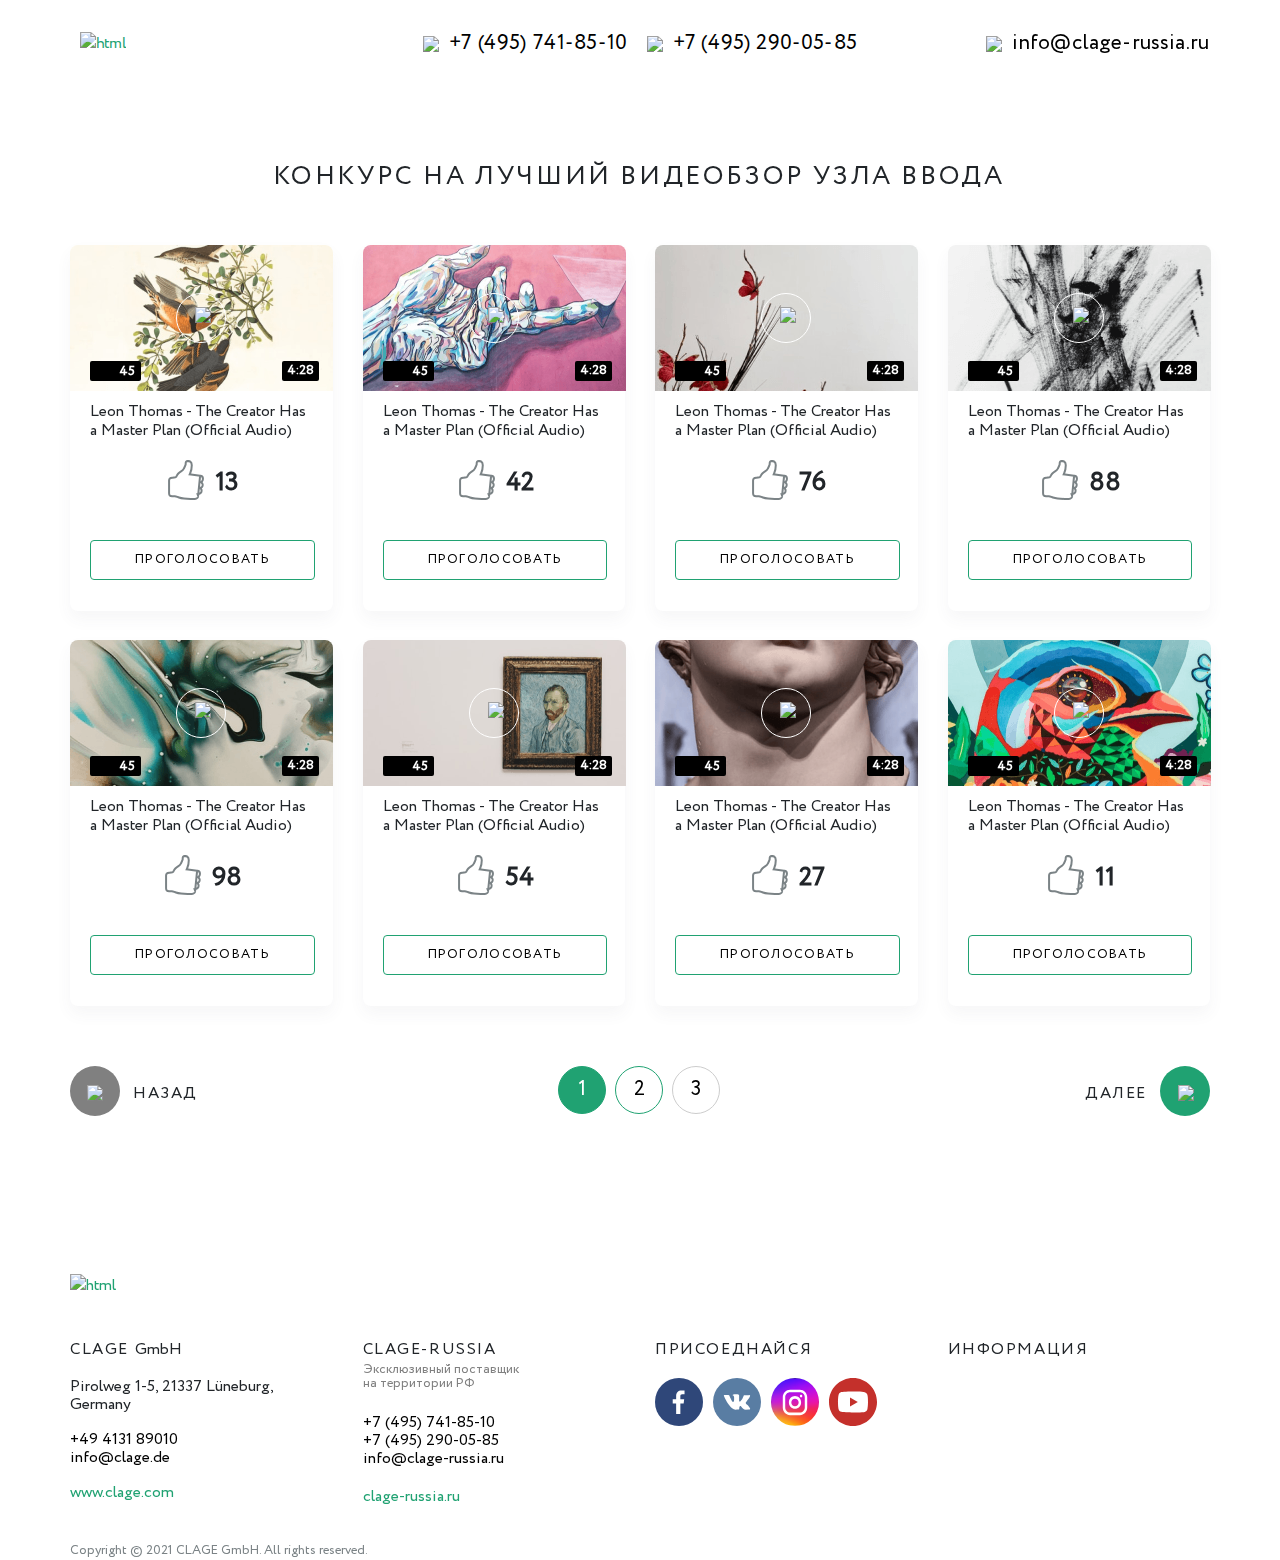
==== commit c8e8c535: "added footer" ====
--- a/public/index.html
+++ b/public/index.html
@@ -18,19 +18,19 @@
 				<div class="container">
 					<div class="top-nav__row row align-items-center">
 						<div class="col">
-							<a class="top-nav__logo" href="/"><img src="../img/CLAGE-Logo-4c-schwarz 1.png" loading="lazy" alt="html"/>
+							<a class="top-nav__logo" href="/"><img src="../img/svg/CLAGE-Logo.svg" loading="lazy" alt="html"/>
 							</a>
 						</div>
 						<div class="col-auto d-none d-lg-block leftphone">
-							<a class="h-link phoneblock" href="+7 (495) 741-85-10"><img src="../img/phone1.png"/><span>+7 (495) 741-85-10</span>
+							<a class="h-link phoneblock" href="+7 (495) 741-85-10"><img src="../img/svg/phone1.svg"/><span>+7 (495) 741-85-10</span>
 							</a>
 						</div>
 						<div class="col-auto d-none d-lg-block rightphone">
-							<a class="h-link phoneblock" href=" +7 (495) 290-05-85"><img src="../img/phone1.png"/><span>+7 (495) 290-05-85</span>
+							<a class="h-link phoneblock" href=" +7 (495) 290-05-85"><img src="../img/svg/phone1.svg"/><span>+7 (495) 290-05-85</span>
 							</a>
 						</div>
 						<div class="col text-end d-none d-lg-block">
-							<a class="h-link mailblock" href="info@clage-russia.ru"><img src="../img/mail.png"/><span>info@clage-russia.ru</span>
+							<a class="h-link mailblock" href="info@clage-russia.ru"><img src="../img/svg/mail.svg"/><span>info@clage-russia.ru</span>
 							</a>
 						</div>
 						<div class="col-auto d-lg-none">
@@ -39,13 +39,15 @@
 									<div class="toggle-menu-mobile toggle-menu-mobile--js"><span></span>
 									</div>
 									<div class="menu-mobile__inner">
-										<a class="menu-mobile__logo" href="/"><img src="../img/CLAGE-Logo-4c-schwarz 1.png" loading="lazy" alt="html"/>
+										<a class="menu-mobile__logo" href="/"><img src="../img/svg/CLAGE-Logo.svg" loading="lazy" alt="html"/>
 										</a>
-										<ul class="menu" itemscope="itemscope" itemtype="http://schema.org/SiteNavigationElement">
-											<li class="menu-item" itemprop="item"><a href="tel:+74957418510" itemprop="url">Телефон</a></li>
-											<li class="menu-item" itemprop="item"><a href="tel:+74952900585" itemprop="url">Телефон</a></li>
-											<li class="menu-item" itemprop="item"><a href="mailto:info@clage-russia.ru" itemprop="url">Еmail</a></li>
-										</ul>
+										<!--+mnu()
+										+TopNavLink("tel:+74957418510","+7(495)741-85-10","phoneblock", '../img/phone1.png')
+										+TopNavLink("tel:+74952900585","+7(495)290-05-85","phoneblock",'../img/phone1.png')
+										+TopNavLink('mailto:info@clage-russia.ru','info@clage-russia.ru',"mailblock",'../img/mail.png')
+										
+										
+										-->
 									</div>
 								</div>
 							</div>
@@ -65,10 +67,12 @@
 						<div class="col-3">
 							<div class="card1">
 								<div class="card1__box">
-									<div class="card1__video"><img class="card1__videoImg" src="../img/Rectangle180.png" alt="" role="presentation"/>
-										<div class="card1__watches"><img src="../img/Watches.png"/><span>45</span>
-										</div>
-										<div class="card1__plays"><img src="../img/Playbutton1.png"/>
+									<div class="card1__video">
+										<div class="card1__contentBlock"><img class="card1__videoImg" src="img/@2x/CardBlock1-1.png" alt="" role="presentation"/>
+										</div>
+										<div class="card1__watches"><img src="../img/svg/watches.svg"/><span>45</span>
+										</div>
+										<div class="card1__plays"><img src="../img/svg/playButton.svg"/>
 										</div>
 										<div class="card1__videolikes"><span>4:28</span>
 										</div>
@@ -90,10 +94,12 @@
 						<div class="col-3">
 							<div class="card1">
 								<div class="card1__box">
-									<div class="card1__video"><img class="card1__videoImg" src="../img/Rectangle280.png" alt="" role="presentation"/>
-										<div class="card1__watches"><img src="../img/Watches.png"/><span>45</span>
-										</div>
-										<div class="card1__plays"><img src="../img/Playbutton1.png"/>
+									<div class="card1__video">
+										<div class="card1__contentBlock"><img class="card1__videoImg" src="img/@2x/CardBlock1-2.png" alt="" role="presentation"/>
+										</div>
+										<div class="card1__watches"><img src="../img/svg/watches.svg"/><span>45</span>
+										</div>
+										<div class="card1__plays"><img src="../img/svg/playButton.svg"/>
 										</div>
 										<div class="card1__videolikes"><span>4:28</span>
 										</div>
@@ -115,10 +121,12 @@
 						<div class="col-3">
 							<div class="card1">
 								<div class="card1__box">
-									<div class="card1__video"><img class="card1__videoImg" src="../img/Rectangle380.png" alt="" role="presentation"/>
-										<div class="card1__watches"><img src="../img/Watches.png"/><span>45</span>
-										</div>
-										<div class="card1__plays"><img src="../img/Playbutton1.png"/>
+									<div class="card1__video">
+										<div class="card1__contentBlock"><img class="card1__videoImg" src="img/@2x/CardBlock1-3.png" alt="" role="presentation"/>
+										</div>
+										<div class="card1__watches"><img src="../img/svg/watches.svg"/><span>45</span>
+										</div>
+										<div class="card1__plays"><img src="../img/svg/playButton.svg"/>
 										</div>
 										<div class="card1__videolikes"><span>4:28</span>
 										</div>
@@ -140,10 +148,12 @@
 						<div class="col-3">
 							<div class="card1">
 								<div class="card1__box">
-									<div class="card1__video"><img class="card1__videoImg" src="../img/Rectangle480.png" alt="" role="presentation"/>
-										<div class="card1__watches"><img src="../img/Watches.png"/><span>45</span>
-										</div>
-										<div class="card1__plays"><img src="../img/Playbutton1.png"/>
+									<div class="card1__video">
+										<div class="card1__contentBlock"><img class="card1__videoImg" src="img/@2x/CardBlock1-4.png" alt="" role="presentation"/>
+										</div>
+										<div class="card1__watches"><img src="../img/svg/watches.svg"/><span>45</span>
+										</div>
+										<div class="card1__plays"><img src="../img/svg/playButton.svg"/>
 										</div>
 										<div class="card1__videolikes"><span>4:28</span>
 										</div>
@@ -165,10 +175,12 @@
 						<div class="col-3">
 							<div class="card1">
 								<div class="card1__box">
-									<div class="card1__video"><img class="card1__videoImg" src="../img/Rectangle580.png" alt="" role="presentation"/>
-										<div class="card1__watches"><img src="../img/Watches.png"/><span>45</span>
-										</div>
-										<div class="card1__plays"><img src="../img/Playbutton1.png"/>
+									<div class="card1__video">
+										<div class="card1__contentBlock"><img class="card1__videoImg" src="img/@2x/CardBlock1-5.png" alt="" role="presentation"/>
+										</div>
+										<div class="card1__watches"><img src="../img/svg/watches.svg"/><span>45</span>
+										</div>
+										<div class="card1__plays"><img src="../img/svg/playButton.svg"/>
 										</div>
 										<div class="card1__videolikes"><span>4:28</span>
 										</div>
@@ -190,10 +202,12 @@
 						<div class="col-3">
 							<div class="card1">
 								<div class="card1__box">
-									<div class="card1__video"><img class="card1__videoImg" src="../img/Rectangle680.png" alt="" role="presentation"/>
-										<div class="card1__watches"><img src="../img/Watches.png"/><span>45</span>
-										</div>
-										<div class="card1__plays"><img src="../img/Playbutton1.png"/>
+									<div class="card1__video">
+										<div class="card1__contentBlock"><img class="card1__videoImg" src="img/@2x/CardBlock1-6.png" alt="" role="presentation"/>
+										</div>
+										<div class="card1__watches"><img src="../img/svg/watches.svg"/><span>45</span>
+										</div>
+										<div class="card1__plays"><img src="../img/svg/playButton.svg"/>
 										</div>
 										<div class="card1__videolikes"><span>4:28</span>
 										</div>
@@ -215,10 +229,12 @@
 						<div class="col-3">
 							<div class="card1">
 								<div class="card1__box">
-									<div class="card1__video"><img class="card1__videoImg" src="../img/Rectangle780.png" alt="" role="presentation"/>
-										<div class="card1__watches"><img src="../img/Watches.png"/><span>45</span>
-										</div>
-										<div class="card1__plays"><img src="../img/Playbutton1.png"/>
+									<div class="card1__video">
+										<div class="card1__contentBlock"><img class="card1__videoImg" src="img/@2x/CardBlock1-7.png" alt="" role="presentation"/>
+										</div>
+										<div class="card1__watches"><img src="../img/svg/watches.svg"/><span>45</span>
+										</div>
+										<div class="card1__plays"><img src="../img/svg/playButton.svg"/>
 										</div>
 										<div class="card1__videolikes"><span>4:28</span>
 										</div>
@@ -240,10 +256,12 @@
 						<div class="col-3">
 							<div class="card1">
 								<div class="card1__box">
-									<div class="card1__video"><img class="card1__videoImg" src="../img/Rectangle880.png" alt="" role="presentation"/>
-										<div class="card1__watches"><img src="../img/Watches.png"/><span>45</span>
-										</div>
-										<div class="card1__plays"><img src="../img/Playbutton1.png"/>
+									<div class="card1__video">
+										<div class="card1__contentBlock"><img class="card1__videoImg" src="img/@2x/CardBlock1-8.png" alt="" role="presentation"/>
+										</div>
+										<div class="card1__watches"><img src="../img/svg/watches.svg"/><span>45</span>
+										</div>
+										<div class="card1__plays"><img src="../img/svg/playButton.svg"/>
 										</div>
 										<div class="card1__videolikes"><span>4:28</span>
 										</div>
@@ -265,7 +283,7 @@
 					</div>
 					<div class="navbtns row justify-content-between">
 						<div class="navbtns__ArrowBtnBox col-auto">
-							<div class="navbtns__arrowbtn navbtns__arrowbtn--lft"><img src="../img/arrowlft.png"/>
+							<div class="navbtns__arrowbtn navbtns__arrowbtn--lft"><img src="../img/svg/arrowLeft.svg"/>
 							</div><span>НАЗАД</span>
 						</div>
 						<div class="navbtns__NumBtnBox col-auto">
@@ -277,7 +295,7 @@
 							</button>
 						</div>
 						<div class="navbtns__ArrowBtnBox col-auto"><span>ДАЛЕЕ</span>
-							<div class="navbtns__arrowbtn navbtns__arrowbtn--rght"><img src="../img/arrowrght.png"/>
+							<div class="navbtns__arrowbtn navbtns__arrowbtn--rght"><img src="../img/svg/arrowRight.svg"/>
 							</div>
 						</div>
 					</div>
@@ -292,7 +310,7 @@
 			<!--            p= item.text-->
 			<footer class="footer">
 				<div class="container">
-					<a class="footer__logo" href="/"><img src="../img/CLAGE-Logo-4c-schwarz 1.png" loading="lazy" alt="html"/>
+					<a class="footer__logo" href="/"><img src="../img/svg/CLAGE-Logo.svg" loading="lazy" alt="html"/>
 					</a>
 					<div class="footer__row row">
 						<div class="footer__mainAdress col-3">
@@ -317,37 +335,39 @@
 							<a class="footer__link" href="clage-russia.ru" target="_blank">clage-russia.ru
 							</a>
 						</div>
-						<div class="footer__col">
-						</div>
+						<div class="footer__socials col-3">
+							<div class="footer__title">ПРИСОЕДНАЙСЯ
+							</div>
+							<div class="soc">
+								<a class="soc__item" href="#" target="_blank"><img src="img/svg/soc-fb.svg"/>
+								</a>
+								<a class="soc__item" href="#" target="_blank"><img src="img/svg/soc-vk.svg"/>
+								</a>
+								<a class="soc__item" href="#" target="_blank"><img src="img/svg/soc-inst.svg"/>
+								</a>
+								<a class="soc__item" href="#" target="_blank"><img src="img/svg/soc-yt.svg"/>
+								</a>
+							</div>
+						</div>
+						<div class="footer__information col-3">
+							<div class="footer__title">ИНФОРМАЦИЯ
+							</div>
+							<ul class="menu" itemscope="itemscope" itemtype="http://schema.org/SiteNavigationElement">
+								<li class="menu-item" itemprop="item"><a itemprop="url"></a></li>
+								<li class="menu-item" itemprop="item"><a itemprop="url"></a></li>
+								<li class="menu-item" itemprop="item"><a itemprop="url"></a></li>
+								<li class="menu-item" itemprop="item"><a itemprop="url"></a></li>
+							</ul>
+						</div>
+					</div>
+					<div class="footer__copyright">
+						Copyright ©
+						<span class="set-curr-year-js">2021</span>
+						CLAGE GmbH. All rights reserved.
 					</div>
 				</div>
 			</footer>
 		</div>
-		<!--  start modals--><a class="link-modal-js" href="modal-call">modal-call </a>
-		<div id="modal-call" style="display: none">
-			<div class="modal-win">
-				<div class="form-wrap">
-					<form>
-						<div class="text-center">
-							<div class="form-wrap__title form-data h3 ttu">Обратный звонок
-							</div>
-							<p class="after-headline">Заполните заявку и&nbsp;мы&nbsp;с&nbsp;Вами свяжемся в&nbsp;течение 15&nbsp;минут</p>
-						</div>
-						<div class="form-wrap__input-wrap form-group"><input class="form-wrap__input form-control" name="text" type="text" placeholder="Ваше Имя" required="required"/> 
-						</div>
-						<!-- +e.input-wrap-->
-						<button class="form-wrap__btn btn" type="submit"> 
-						</button>
-						<div class="form-wrap__policy">
-							<label class="custom-input form-check"><input class="custom-input__input form-check-input" name="checkbox" type="checkbox" checked="checked"/><small class="custom-input__text text-secondary">Согласен на обработку и хранение моих персональных данных в соответствии с условиями</small>
-							</label>
-						</div>
-					</form>
-				</div>
-			</div>
-		</div>
-		<!-- #modal-call-->
-		<!-- end modals-->
 		<script src="libs/jquery/jquery.min.js"></script>
 		<script src="libs/@fancyapps/ui/fancybox.umd.js"> </script>
 		<script src="libs/swiper/swiper-bundle.min.js"> </script>
--- a/public/css/main.min.css
+++ b/public/css/main.min.css
@@ -1 +1 @@
-@charset "UTF-8";@font-face{font-display:swap;font-family:Circe;font-style:normal;font-weight:400;src:url(../fonts/Roboto-Regular/Circe-Regular.woff) format("woff")}.icon{fill:currentColor;display:inline-block;height:1em;width:1em}.icon-basket{font-size:2.4rem;width:.9166666667em}.icon-check{font-size:2.7rem;width:1em}.icon-fb,.icon-instagram{font-size:2.4rem;width:1em}.icon-telegram,.icon-viber{font-size:1.6rem;width:1em}.icon-vk{font-size:2.4rem;width:1em}.icon-whatsapp{font-size:1.6rem;width:1em}:root{--bs-blue:#0d6efd;--bs-indigo:#6610f2;--bs-purple:#6f42c1;--bs-pink:#d63384;--bs-red:#dc3545;--bs-orange:#fd7e14;--bs-yellow:#ffc107;--bs-green:#20a272;--bs-teal:#20c997;--bs-cyan:#0dcaf0;--bs-white:#fff;--bs-gray:#6c757d;--bs-gray-dark:#343a40;--bs-gray-100:#f8f9fa;--bs-gray-200:#e9ecef;--bs-gray-300:#dee2e6;--bs-gray-400:#ced4da;--bs-gray-500:#adb5bd;--bs-gray-600:#6c757d;--bs-gray-700:#495057;--bs-gray-800:#343a40;--bs-gray-900:#212529;--bs-primary:#20a272;--bs-secondary:#6c757d;--bs-danger:#dc3545;--bs-primary-rgb:32,162,114;--bs-secondary-rgb:108,117,125;--bs-danger-rgb:220,53,69;--bs-white-rgb:255,255,255;--bs-black-rgb:0,0,0;--bs-body-color-rgb:33,37,41;--bs-body-bg-rgb:255,255,255;--bs-font-sans-serif:"Circe",system-ui,-apple-system,"Segoe UI",Roboto,"Helvetica Neue",Arial,"Noto Sans","Liberation Sans",sans-serif,"Apple Color Emoji","Segoe UI Emoji","Segoe UI Symbol","Noto Color Emoji";--bs-font-monospace:SFMono-Regular,Menlo,Monaco,Consolas,"Liberation Mono","Courier New",monospace;--bs-gradient:linear-gradient(180deg,hsla(0,0%,100%,.15),hsla(0,0%,100%,0));--bs-body-font-family:var(--bs-font-sans-serif);--bs-body-font-size:1rem;--bs-body-font-weight:400;--bs-body-line-height:1.5;--bs-body-color:#212529;--bs-body-bg:#fff}*,:after,:before{box-sizing:border-box}body{-webkit-text-size-adjust:100%;-webkit-tap-highlight-color:rgba(0,0,0,0);background-color:var(--bs-body-bg);color:var(--bs-body-color);font-family:var(--bs-body-font-family);font-size:var(--bs-body-font-size);font-weight:var(--bs-body-font-weight);line-height:var(--bs-body-line-height);margin:0;text-align:var(--bs-body-text-align)}hr{background-color:currentColor;border:0;color:inherit;margin:1rem 0;opacity:.25}hr:not([size]){height:1px}.h1,.h2,.h3,.h4,.h5,.h6,h1,h2,h3,h4,h5,h6{font-weight:500;line-height:1.2;margin-bottom:.5rem;margin-top:0}.h1,h1{font-size:calc(1.375rem + 1.5vw)}.h2,h2{font-size:calc(1.325rem + .9vw)}.h3,h3{font-size:calc(1.3rem + .6vw)}.h4,h4{font-size:calc(1.275rem + .3vw)}.h5,h5{font-size:1.25rem}.h6,h6{font-size:1rem}p{margin-bottom:1rem;margin-top:0}abbr[data-bs-original-title],abbr[title]{cursor:help;-webkit-text-decoration:underline dotted;text-decoration:underline dotted;-webkit-text-decoration-skip-ink:none;text-decoration-skip-ink:none}address{font-style:normal;line-height:inherit;margin-bottom:1rem}ol,ul{padding-left:2rem}dl,ol,ul{margin-bottom:1rem;margin-top:0}ol ol,ol ul,ul ol,ul ul{margin-bottom:0}dt{font-weight:700}dd{margin-bottom:.5rem;margin-left:0}blockquote{margin:0 0 1rem}b,strong{font-weight:bolder}.small,small{font-size:.875em}.mark,mark{background-color:#fcf8e3;padding:.2em}sub,sup{font-size:.75em;line-height:0;position:relative;vertical-align:baseline}sub{bottom:-.25em}sup{top:-.5em}a{color:#20a272;text-decoration:none}a:hover{color:#1a825b}a:not([href]):not([class]),a:not([href]):not([class]):hover{color:inherit;text-decoration:none}code,kbd,pre,samp{direction:ltr;font-family:var(--bs-font-monospace);font-size:1em;unicode-bidi:bidi-override}pre{display:block;font-size:.875em;margin-bottom:1rem;margin-top:0;overflow:auto}pre code{color:inherit;font-size:inherit;word-break:normal}code{word-wrap:break-word;color:#d63384;font-size:.875em}a>code{color:inherit}kbd{background-color:#212529;border-radius:.2rem;color:#fff;font-size:.875em;padding:.2rem .4rem}kbd kbd{font-size:1em;font-weight:700;padding:0}figure{margin:0 0 1rem}img,svg{vertical-align:middle}table{border-collapse:collapse;caption-side:bottom}caption{color:#6c757d;padding-bottom:.5rem;padding-top:.5rem;text-align:left}th{text-align:inherit;text-align:-webkit-match-parent}tbody,td,tfoot,th,thead,tr{border:0 solid;border-color:inherit}label{display:inline-block}button{border-radius:0}button:focus:not(:focus-visible){outline:0}button,input,optgroup,select,textarea{font-family:inherit;font-size:inherit;line-height:inherit;margin:0}button,select{text-transform:none}[role=button]{cursor:pointer}select{word-wrap:normal}select:disabled{opacity:1}[list]::-webkit-calendar-picker-indicator{display:none}[type=button],[type=reset],[type=submit],button{-webkit-appearance:button}[type=button]:not(:disabled),[type=reset]:not(:disabled),[type=submit]:not(:disabled),button:not(:disabled){cursor:pointer}::-moz-focus-inner{border-style:none;padding:0}textarea{resize:vertical}fieldset{border:0;margin:0;min-width:0;padding:0}legend{float:left;font-size:calc(1.275rem + .3vw);line-height:inherit;margin-bottom:.5rem;padding:0;width:100%}legend+*{clear:left}::-webkit-datetime-edit-day-field,::-webkit-datetime-edit-fields-wrapper,::-webkit-datetime-edit-hour-field,::-webkit-datetime-edit-minute,::-webkit-datetime-edit-month-field,::-webkit-datetime-edit-text,::-webkit-datetime-edit-year-field{padding:0}::-webkit-inner-spin-button{height:auto}[type=search]{-webkit-appearance:textfield;outline-offset:-2px}::-webkit-search-decoration{-webkit-appearance:none}::-webkit-color-swatch-wrapper{padding:0}::file-selector-button{font:inherit}::-webkit-file-upload-button{-webkit-appearance:button;font:inherit}output{display:inline-block}iframe{border:0}summary{cursor:pointer;display:list-item}progress{vertical-align:baseline}[hidden]{display:none!important}.lead{font-size:1.25rem;font-weight:300}.display-1{font-size:calc(1.625rem + 4.5vw);font-weight:300;line-height:1.2}.display-2{font-size:calc(1.575rem + 3.9vw);font-weight:300;line-height:1.2}.display-3{font-size:calc(1.525rem + 3.3vw);font-weight:300;line-height:1.2}.display-4{font-size:calc(1.475rem + 2.7vw);font-weight:300;line-height:1.2}.display-5{font-size:calc(1.425rem + 2.1vw);font-weight:300;line-height:1.2}.display-6{font-size:calc(1.375rem + 1.5vw);font-weight:300;line-height:1.2}.list-inline,.list-unstyled{list-style:none;padding-left:0}.list-inline-item{display:inline-block}.list-inline-item:not(:last-child){margin-right:.5rem}.initialism{font-size:.875em;text-transform:uppercase}.blockquote{font-size:1.25rem;margin-bottom:1rem}.blockquote>:last-child{margin-bottom:0}.blockquote-footer{color:#6c757d;font-size:.875em;margin-bottom:1rem;margin-top:-1rem}.blockquote-footer:before{content:"— "}.container,.container-fluid,.container-lg,.container-md,.container-sm,.container-xl{margin-left:auto;margin-right:auto;padding-left:var(--bs-gutter-x,15px);padding-right:var(--bs-gutter-x,15px);width:100%}.row{--bs-gutter-x:1.875rem;--bs-gutter-y:0;display:flex;flex-wrap:wrap;margin-left:calc(var(--bs-gutter-x)*-.5);margin-right:calc(var(--bs-gutter-x)*-.5);margin-top:calc(var(--bs-gutter-y)*-1)}.row>*{flex-shrink:0;margin-top:var(--bs-gutter-y);max-width:100%;padding-left:calc(var(--bs-gutter-x)*.5);padding-right:calc(var(--bs-gutter-x)*.5);width:100%}.col{flex:1 0 0%}.row-cols-auto>*{flex:0 0 auto;width:auto}.row-cols-1>*{flex:0 0 auto;width:100%}.row-cols-2>*{flex:0 0 auto;width:50%}.row-cols-3>*{flex:0 0 auto;width:33.3333333333%}.row-cols-4>*{flex:0 0 auto;width:25%}.row-cols-5>*{flex:0 0 auto;width:20%}.row-cols-6>*{flex:0 0 auto;width:16.6666666667%}.col-auto{flex:0 0 auto;width:auto}.col-1{flex:0 0 auto;width:8.33333333%}.col-2{flex:0 0 auto;width:16.66666667%}.col-3{flex:0 0 auto;width:25%}.col-4{flex:0 0 auto;width:33.33333333%}.col-5{flex:0 0 auto;width:41.66666667%}.col-6{flex:0 0 auto;width:50%}.col-7{flex:0 0 auto;width:58.33333333%}.col-8{flex:0 0 auto;width:66.66666667%}.col-9{flex:0 0 auto;width:75%}.col-10{flex:0 0 auto;width:83.33333333%}.col-11{flex:0 0 auto;width:91.66666667%}.col-12{flex:0 0 auto;width:100%}.offset-1{margin-left:8.33333333%}.offset-2{margin-left:16.66666667%}.offset-3{margin-left:25%}.offset-4{margin-left:33.33333333%}.offset-5{margin-left:41.66666667%}.offset-6{margin-left:50%}.offset-7{margin-left:58.33333333%}.offset-8{margin-left:66.66666667%}.offset-9{margin-left:75%}.offset-10{margin-left:83.33333333%}.offset-11{margin-left:91.66666667%}.g-0,.gx-0{--bs-gutter-x:0}.g-0,.gy-0{--bs-gutter-y:0}.g-1,.gx-1{--bs-gutter-x:0.25rem}.g-1,.gy-1{--bs-gutter-y:0.25rem}.g-2,.gx-2{--bs-gutter-x:0.5rem}.g-2,.gy-2{--bs-gutter-y:0.5rem}.g-3,.gx-3{--bs-gutter-x:1rem}.g-3,.gy-3{--bs-gutter-y:1rem}.g-4,.gx-4{--bs-gutter-x:1.5rem}.g-4,.gy-4{--bs-gutter-y:1.5rem}.g-5,.gx-5{--bs-gutter-x:3rem}.g-5,.gy-5{--bs-gutter-y:3rem}.form-label{margin-bottom:.5rem}.col-form-label{font-size:inherit;line-height:1.5;margin-bottom:0;padding-bottom:calc(.375rem + 1px);padding-top:calc(.375rem + 1px)}.col-form-label-lg{font-size:1.25rem;padding-bottom:calc(.5rem + 1px);padding-top:calc(.5rem + 1px)}.col-form-label-sm{font-size:.875rem;padding-bottom:calc(.25rem + 1px);padding-top:calc(.25rem + 1px)}.form-text{color:#6c757d;font-size:.875em;margin-top:.25rem}.form-control{-webkit-appearance:none;-moz-appearance:none;appearance:none;background-clip:padding-box;background-color:#fff;border:1px solid #ced4da;border-radius:.25rem;color:#212529;display:block;font-size:1rem;font-weight:400;line-height:1.5;padding:.375rem .75rem;transition:border-color .15s ease-in-out,box-shadow .15s ease-in-out;width:100%}.form-control[type=file]{overflow:hidden}.form-control[type=file]:not(:disabled):not([readonly]){cursor:pointer}.form-control:focus{background-color:#fff;border-color:#90d1b9;box-shadow:none;color:#212529;outline:0}.form-control::-webkit-date-and-time-value{height:1.5em}.form-control::-moz-placeholder{color:#6c757d;opacity:1}.form-control::placeholder{color:#6c757d;opacity:1}.form-control:disabled,.form-control[readonly]{background-color:#e9ecef;opacity:1}.form-control::file-selector-button{-webkit-margin-end:.75rem;background-color:#e9ecef;border:0 solid;border-color:inherit;border-inline-end-width:1px;border-radius:0;color:#212529;margin:-.375rem -.75rem;margin-inline-end:.75rem;padding:.375rem .75rem;pointer-events:none;transition:color .15s ease-in-out,background-color .15s ease-in-out,border-color .15s ease-in-out,box-shadow .15s ease-in-out}.form-control:hover:not(:disabled):not([readonly])::file-selector-button{background-color:#dde0e3}.form-control::-webkit-file-upload-button{-webkit-margin-end:.75rem;background-color:#e9ecef;border:0 solid;border-color:inherit;border-inline-end-width:1px;border-radius:0;color:#212529;margin:-.375rem -.75rem;margin-inline-end:.75rem;padding:.375rem .75rem;pointer-events:none;-webkit-transition:color .15s ease-in-out,background-color .15s ease-in-out,border-color .15s ease-in-out,box-shadow .15s ease-in-out;transition:color .15s ease-in-out,background-color .15s ease-in-out,border-color .15s ease-in-out,box-shadow .15s ease-in-out}.form-control:hover:not(:disabled):not([readonly])::-webkit-file-upload-button{background-color:#dde0e3}.form-control-plaintext{background-color:transparent;border:solid transparent;border-width:1px 0;color:#212529;display:block;line-height:1.5;margin-bottom:0;padding:.375rem 0;width:100%}.form-control-plaintext.form-control-lg,.form-control-plaintext.form-control-sm{padding-left:0;padding-right:0}.form-control-sm{border-radius:.2rem;font-size:.875rem;min-height:calc(1.5em + .5rem + 2px);padding:.25rem .5rem}.form-control-sm::file-selector-button{-webkit-margin-end:.5rem;margin:-.25rem -.5rem;margin-inline-end:.5rem;padding:.25rem .5rem}.form-control-sm::-webkit-file-upload-button{-webkit-margin-end:.5rem;margin:-.25rem -.5rem;margin-inline-end:.5rem;padding:.25rem .5rem}.form-control-lg{border-radius:.3rem;font-size:1.25rem;min-height:calc(1.5em + 1rem + 2px);padding:.5rem 1rem}.form-control-lg::file-selector-button{-webkit-margin-end:1rem;margin:-.5rem -1rem;margin-inline-end:1rem;padding:.5rem 1rem}.form-control-lg::-webkit-file-upload-button{-webkit-margin-end:1rem;margin:-.5rem -1rem;margin-inline-end:1rem;padding:.5rem 1rem}textarea.form-control{min-height:calc(1.5em + .75rem + 2px)}textarea.form-control-sm{min-height:calc(1.5em + .5rem + 2px)}textarea.form-control-lg{min-height:calc(1.5em + 1rem + 2px)}.form-control-color{height:auto;padding:.375rem;width:3rem}.form-control-color:not(:disabled):not([readonly]){cursor:pointer}.form-control-color::-moz-color-swatch{border-radius:.25rem;height:1.5em}.form-control-color::-webkit-color-swatch{border-radius:.25rem;height:1.5em}.form-select,.select2-container--default .select2-selection--single{-moz-padding-start:calc(.75rem - 3px);-webkit-appearance:none;-moz-appearance:none;appearance:none;background-color:#fff;background-image:url("data:image/svg+xml;charset=utf-8,%3Csvg xmlns='http://www.w3.org/2000/svg' viewBox='0 0 16 16'%3E%3Cpath fill='none' stroke='%23343a40' stroke-linecap='round' stroke-linejoin='round' stroke-width='2' d='m2 5 6 6 6-6'/%3E%3C/svg%3E");background-position:right .75rem center;background-repeat:no-repeat;background-size:16px 12px;border:1px solid #ced4da;border-radius:.25rem;color:#212529;display:block;font-size:1rem;font-weight:400;line-height:1.5;padding:.375rem 2.25rem .375rem .75rem;transition:border-color .15s ease-in-out,box-shadow .15s ease-in-out;width:100%}.form-select:focus,.select2-container--default .select2-selection--single:focus{border-color:#90d1b9;box-shadow:0 0 0 .25rem rgba(32,162,114,.25);outline:0}.form-select[multiple],.form-select[size]:not([size="1"]),.select2-container--default [multiple].select2-selection--single,.select2-container--default [size].select2-selection--single:not([size="1"]){background-image:none;padding-right:.75rem}.form-select:disabled,.select2-container--default .select2-selection--single:disabled{background-color:#e9ecef}.form-select:-moz-focusring,.select2-container--default .select2-selection--single:-moz-focusring{color:transparent;text-shadow:0 0 0 #212529}.form-select-sm{border-radius:.2rem;font-size:.875rem;padding-bottom:.25rem;padding-left:.5rem;padding-top:.25rem}.form-select-lg{border-radius:.3rem;font-size:1.25rem;padding-bottom:.5rem;padding-left:1rem;padding-top:.5rem}.form-check{display:block;margin-bottom:.125rem;min-height:1.5rem;padding-left:1.5em}.form-check .form-check-input{float:left;margin-left:-1.5em}.form-check-input{color-adjust:exact;-webkit-appearance:none;-moz-appearance:none;appearance:none;background-color:#fff;background-position:50%;background-repeat:no-repeat;background-size:contain;border:1px solid rgba(0,0,0,.25);height:1em;margin-top:.25em;-webkit-print-color-adjust:exact;vertical-align:top;width:1em}.form-check-input[type=checkbox]{border-radius:.25em}.form-check-input[type=radio]{border-radius:50%}.form-check-input:active{filter:brightness(90%)}.form-check-input:focus{border-color:#90d1b9;box-shadow:none;outline:0}.form-check-input:checked{background-color:#20a272;border-color:#20a272}.form-check-input:checked[type=checkbox]{background-image:url("data:image/svg+xml;charset=utf-8,%3Csvg xmlns='http://www.w3.org/2000/svg' viewBox='0 0 20 20'%3E%3Cpath fill='none' stroke='%23fff' stroke-linecap='round' stroke-linejoin='round' stroke-width='3' d='m6 10 3 3 6-6'/%3E%3C/svg%3E")}.form-check-input:checked[type=radio]{background-image:url("data:image/svg+xml;charset=utf-8,%3Csvg xmlns='http://www.w3.org/2000/svg' viewBox='-4 -4 8 8'%3E%3Ccircle r='2' fill='%23fff'/%3E%3C/svg%3E")}.form-check-input[type=checkbox]:indeterminate{background-color:#20a272;background-image:url("data:image/svg+xml;charset=utf-8,%3Csvg xmlns='http://www.w3.org/2000/svg' viewBox='0 0 20 20'%3E%3Cpath fill='none' stroke='%23fff' stroke-linecap='round' stroke-linejoin='round' stroke-width='3' d='M6 10h8'/%3E%3C/svg%3E");border-color:#20a272}.form-check-input:disabled{filter:none;opacity:.5;pointer-events:none}.form-check-input:disabled~.form-check-label,.form-check-input[disabled]~.form-check-label{opacity:.5}.form-switch{padding-left:2.5em}.form-switch .form-check-input{background-image:url("data:image/svg+xml;charset=utf-8,%3Csvg xmlns='http://www.w3.org/2000/svg' viewBox='-4 -4 8 8'%3E%3Ccircle r='3' fill='rgba(0, 0, 0, 0.25)'/%3E%3C/svg%3E");background-position:0;border-radius:2em;margin-left:-2.5em;transition:background-position .15s ease-in-out;width:2em}.form-switch .form-check-input:focus{background-image:url("data:image/svg+xml;charset=utf-8,%3Csvg xmlns='http://www.w3.org/2000/svg' viewBox='-4 -4 8 8'%3E%3Ccircle r='3' fill='%2390d1b9'/%3E%3C/svg%3E")}.form-switch .form-check-input:checked{background-image:url("data:image/svg+xml;charset=utf-8,%3Csvg xmlns='http://www.w3.org/2000/svg' viewBox='-4 -4 8 8'%3E%3Ccircle r='3' fill='%23fff'/%3E%3C/svg%3E");background-position:100%}.form-check-inline{display:inline-block;margin-right:1rem}.btn-check{clip:rect(0,0,0,0);pointer-events:none;position:absolute}.btn-check:disabled+.btn,.btn-check:disabled+.card1__btn,.btn-check[disabled]+.btn,.btn-check[disabled]+.card1__btn{filter:none;opacity:.65;pointer-events:none}.form-range{-webkit-appearance:none;-moz-appearance:none;appearance:none;background-color:transparent;height:1.5rem;padding:0;width:100%}.form-range:focus{outline:0}.form-range:focus::-webkit-slider-thumb{box-shadow:0 0 0 1px #fff,none}.form-range:focus::-moz-range-thumb{box-shadow:0 0 0 1px #fff,none}.form-range::-moz-focus-outer{border:0}.form-range::-webkit-slider-thumb{-webkit-appearance:none;appearance:none;background-color:#20a272;border:0;border-radius:1rem;height:1rem;margin-top:-.25rem;-webkit-transition:background-color .15s ease-in-out,border-color .15s ease-in-out,box-shadow .15s ease-in-out;transition:background-color .15s ease-in-out,border-color .15s ease-in-out,box-shadow .15s ease-in-out;width:1rem}.form-range::-webkit-slider-thumb:active{background-color:#bce3d5}.form-range::-webkit-slider-runnable-track{background-color:#dee2e6;border-color:transparent;border-radius:1rem;color:transparent;cursor:pointer;height:.5rem;width:100%}.form-range::-moz-range-thumb{-moz-appearance:none;appearance:none;background-color:#20a272;border:0;border-radius:1rem;height:1rem;-moz-transition:background-color .15s ease-in-out,border-color .15s ease-in-out,box-shadow .15s ease-in-out;transition:background-color .15s ease-in-out,border-color .15s ease-in-out,box-shadow .15s ease-in-out;width:1rem}.form-range::-moz-range-thumb:active{background-color:#bce3d5}.form-range::-moz-range-track{background-color:#dee2e6;border-color:transparent;border-radius:1rem;color:transparent;cursor:pointer;height:.5rem;width:100%}.form-range:disabled{pointer-events:none}.form-range:disabled::-webkit-slider-thumb{background-color:#adb5bd}.form-range:disabled::-moz-range-thumb{background-color:#adb5bd}.form-floating{position:relative}.form-floating>.form-control,.form-floating>.form-select,.select2-container--default .form-floating>.select2-selection--single{height:calc(3.5rem + 2px);line-height:1.25}.form-floating>label{border:1px solid transparent;height:100%;left:0;padding:1rem .75rem;pointer-events:none;position:absolute;top:0;transform-origin:0 0;transition:opacity .1s ease-in-out,transform .1s ease-in-out}.form-floating>.form-control{padding:1rem .75rem}.form-floating>.form-control::-moz-placeholder{color:transparent}.form-floating>.form-control::placeholder{color:transparent}.form-floating>.form-control:not(:-moz-placeholder-shown){padding-bottom:.625rem;padding-top:1.625rem}.form-floating>.form-control:focus,.form-floating>.form-control:not(:placeholder-shown){padding-bottom:.625rem;padding-top:1.625rem}.form-floating>.form-control:-webkit-autofill{padding-bottom:.625rem;padding-top:1.625rem}.form-floating>.form-select,.select2-container--default .form-floating>.select2-selection--single{padding-bottom:.625rem;padding-top:1.625rem}.form-floating>.form-control:not(:-moz-placeholder-shown)~label{opacity:.65;transform:scale(.85) translateY(-.5rem) translateX(.15rem)}.form-floating>.form-control:focus~label,.form-floating>.form-control:not(:placeholder-shown)~label,.form-floating>.form-select~label,.select2-container--default .form-floating>.select2-selection--single~label{opacity:.65;transform:scale(.85) translateY(-.5rem) translateX(.15rem)}.form-floating>.form-control:-webkit-autofill~label{opacity:.65;transform:scale(.85) translateY(-.5rem) translateX(.15rem)}.input-group{align-items:stretch;display:flex;flex-wrap:wrap;position:relative;width:100%}.input-group>.form-control,.input-group>.form-select,.select2-container--default .input-group>.select2-selection--single{flex:1 1 auto;min-width:0;position:relative;width:1%}.input-group>.form-control:focus,.input-group>.form-select:focus,.select2-container--default .input-group>.select2-selection--single:focus{z-index:3}.input-group .btn,.input-group .card1__btn{position:relative;z-index:2}.input-group .btn:focus,.input-group .card1__btn:focus{z-index:3}.input-group-text{align-items:center;background-color:#e9ecef;border:1px solid #ced4da;border-radius:.25rem;color:#212529;display:flex;font-size:1rem;font-weight:400;line-height:1.5;padding:.375rem .75rem;text-align:center;white-space:nowrap}.input-group-lg>.btn,.input-group-lg>.card1__btn,.input-group-lg>.form-control,.input-group-lg>.form-select,.input-group-lg>.input-group-text,.select2-container--default .input-group-lg>.select2-selection--single{border-radius:.3rem;font-size:1.25rem;padding:.5rem 1rem}.input-group-sm>.btn,.input-group-sm>.card1__btn,.input-group-sm>.form-control,.input-group-sm>.form-select,.input-group-sm>.input-group-text,.select2-container--default .input-group-sm>.select2-selection--single{border-radius:.2rem;font-size:.875rem;padding:.25rem .5rem}.input-group-lg>.form-select,.input-group-sm>.form-select,.select2-container--default .input-group-lg>.select2-selection--single,.select2-container--default .input-group-sm>.select2-selection--single{padding-right:3rem}.input-group.has-validation>.dropdown-toggle:nth-last-child(n+4),.input-group.has-validation>:nth-last-child(n+3):not(.dropdown-toggle):not(.dropdown-menu),.input-group:not(.has-validation)>.dropdown-toggle:nth-last-child(n+3),.input-group:not(.has-validation)>:not(:last-child):not(.dropdown-toggle):not(.dropdown-menu){border-bottom-right-radius:0;border-top-right-radius:0}.input-group>:not(:first-child):not(.dropdown-menu):not(.valid-tooltip):not(.valid-feedback):not(.invalid-tooltip):not(.invalid-feedback){border-bottom-left-radius:0;border-top-left-radius:0;margin-left:-1px}.valid-feedback{color:#20a272;display:none;font-size:.875em;margin-top:.25rem;width:100%}.valid-tooltip{background-color:rgba(32,162,114,.9);border-radius:.25rem;color:#000;display:none;font-size:.875rem;margin-top:.1rem;max-width:100%;padding:.25rem .5rem;position:absolute;top:100%;z-index:5}.is-valid~.valid-feedback,.is-valid~.valid-tooltip,.was-validated :valid~.valid-feedback,.was-validated :valid~.valid-tooltip{display:block}.form-control.is-valid,.was-validated .form-control:valid{border-color:#20a272}.form-control.is-valid:focus,.was-validated .form-control:valid:focus{border-color:#20a272;box-shadow:0 0 0 .25rem rgba(32,162,114,.25)}.form-select.is-valid,.select2-container--default .is-valid.select2-selection--single,.select2-container--default .was-validated .select2-selection--single:valid,.was-validated .form-select:valid,.was-validated .select2-container--default .select2-selection--single:valid{border-color:#20a272}.form-select.is-valid:focus,.select2-container--default .is-valid.select2-selection--single:focus,.select2-container--default .was-validated .select2-selection--single:valid:focus,.was-validated .form-select:valid:focus,.was-validated .select2-container--default .select2-selection--single:valid:focus{border-color:#20a272;box-shadow:0 0 0 .25rem rgba(32,162,114,.25)}.form-check-input.is-valid,.was-validated .form-check-input:valid{border-color:#20a272}.form-check-input.is-valid:checked,.was-validated .form-check-input:valid:checked{background-color:#20a272}.form-check-input.is-valid:focus,.was-validated .form-check-input:valid:focus{box-shadow:0 0 0 .25rem rgba(32,162,114,.25)}.form-check-input.is-valid~.form-check-label,.was-validated .form-check-input:valid~.form-check-label{color:#20a272}.form-check-inline .form-check-input~.valid-feedback{margin-left:.5em}.input-group .form-control.is-valid,.input-group .form-select.is-valid,.input-group .select2-container--default .is-valid.select2-selection--single,.select2-container--default .input-group .is-valid.select2-selection--single,.select2-container--default .was-validated .input-group .select2-selection--single:valid,.was-validated .input-group .form-control:valid,.was-validated .input-group .form-select:valid,.was-validated .input-group .select2-container--default .select2-selection--single:valid{z-index:1}.input-group .form-control.is-valid:focus,.input-group .form-select.is-valid:focus,.input-group .select2-container--default .is-valid.select2-selection--single:focus,.select2-container--default .input-group .is-valid.select2-selection--single:focus,.select2-container--default .was-validated .input-group .select2-selection--single:valid:focus,.was-validated .input-group .form-control:valid:focus,.was-validated .input-group .form-select:valid:focus,.was-validated .input-group .select2-container--default .select2-selection--single:valid:focus{z-index:3}.invalid-feedback{color:#dc3545;display:none;font-size:.875em;margin-top:.25rem;width:100%}.invalid-tooltip{background-color:rgba(220,53,69,.9);border-radius:.25rem;color:#fff;display:none;font-size:.875rem;margin-top:.1rem;max-width:100%;padding:.25rem .5rem;position:absolute;top:100%;z-index:5}.is-invalid~.invalid-feedback,.is-invalid~.invalid-tooltip,.was-validated :invalid~.invalid-feedback,.was-validated :invalid~.invalid-tooltip{display:block}.form-control.is-invalid,.was-validated .form-control:invalid{border-color:#dc3545}.form-control.is-invalid:focus,.was-validated .form-control:invalid:focus{border-color:#dc3545;box-shadow:0 0 0 .25rem rgba(220,53,69,.25)}.form-select.is-invalid,.select2-container--default .is-invalid.select2-selection--single,.select2-container--default .was-validated .select2-selection--single:invalid,.was-validated .form-select:invalid,.was-validated .select2-container--default .select2-selection--single:invalid{border-color:#dc3545}.form-select.is-invalid:focus,.select2-container--default .is-invalid.select2-selection--single:focus,.select2-container--default .was-validated .select2-selection--single:invalid:focus,.was-validated .form-select:invalid:focus,.was-validated .select2-container--default .select2-selection--single:invalid:focus{border-color:#dc3545;box-shadow:0 0 0 .25rem rgba(220,53,69,.25)}.form-check-input.is-invalid,.was-validated .form-check-input:invalid{border-color:#dc3545}.form-check-input.is-invalid:checked,.was-validated .form-check-input:invalid:checked{background-color:#dc3545}.form-check-input.is-invalid:focus,.was-validated .form-check-input:invalid:focus{box-shadow:0 0 0 .25rem rgba(220,53,69,.25)}.form-check-input.is-invalid~.form-check-label,.was-validated .form-check-input:invalid~.form-check-label{color:#dc3545}.form-check-inline .form-check-input~.invalid-feedback{margin-left:.5em}.input-group .form-control.is-invalid,.input-group .form-select.is-invalid,.input-group .select2-container--default .is-invalid.select2-selection--single,.select2-container--default .input-group .is-invalid.select2-selection--single,.select2-container--default .was-validated .input-group .select2-selection--single:invalid,.was-validated .input-group .form-control:invalid,.was-validated .input-group .form-select:invalid,.was-validated .input-group .select2-container--default .select2-selection--single:invalid{z-index:2}.input-group .form-control.is-invalid:focus,.input-group .form-select.is-invalid:focus,.input-group .select2-container--default .is-invalid.select2-selection--single:focus,.select2-container--default .input-group .is-invalid.select2-selection--single:focus,.select2-container--default .was-validated .input-group .select2-selection--single:invalid:focus,.was-validated .input-group .form-control:invalid:focus,.was-validated .input-group .form-select:invalid:focus,.was-validated .input-group .select2-container--default .select2-selection--single:invalid:focus{z-index:3}.btn,.card1__btn{background-color:transparent;border:1px solid transparent;border-radius:.25rem;color:#212529;cursor:pointer;display:inline-block;font-size:1rem;font-weight:400;line-height:1.5;padding:.375rem .75rem;text-align:center;transition:color .15s ease-in-out,background-color .15s ease-in-out,border-color .15s ease-in-out,box-shadow .15s ease-in-out;-webkit-user-select:none;-moz-user-select:none;user-select:none;vertical-align:middle}.btn:hover,.card1__btn:hover{color:#212529}.btn-check:focus+.btn,.btn-check:focus+.card1__btn,.btn:focus,.card1__btn:focus{box-shadow:none;outline:0}.btn.disabled,.btn:disabled,.card1__btn:disabled,.disabled.card1__btn,fieldset:disabled .btn,fieldset:disabled .card1__btn{opacity:.65;pointer-events:none}.btn-primary{background-color:#20a272;border-color:#20a272;color:#000}.btn-check:focus+.btn-primary,.btn-primary:focus,.btn-primary:hover{background-color:#41b087;border-color:#36ab80;color:#000}.btn-check:focus+.btn-primary,.btn-primary:focus{box-shadow:0 0 0 .25rem rgba(27,138,97,.5)}.btn-check:active+.btn-primary,.btn-check:checked+.btn-primary,.btn-primary.active,.btn-primary:active,.show>.btn-primary.dropdown-toggle{background-color:#4db58e;border-color:#36ab80;color:#000}.btn-check:active+.btn-primary:focus,.btn-check:checked+.btn-primary:focus,.btn-primary.active:focus,.btn-primary:active:focus,.show>.btn-primary.dropdown-toggle:focus{box-shadow:0 0 0 .25rem rgba(27,138,97,.5)}.btn-primary.disabled,.btn-primary:disabled{background-color:#20a272;border-color:#20a272;color:#000}.btn-secondary{background-color:#6c757d;border-color:#6c757d;color:#fff}.btn-check:focus+.btn-secondary,.btn-secondary:focus,.btn-secondary:hover{background-color:#5c636a;border-color:#565e64;color:#fff}.btn-check:focus+.btn-secondary,.btn-secondary:focus{box-shadow:0 0 0 .25rem hsla(208,6%,54%,.5)}.btn-check:active+.btn-secondary,.btn-check:checked+.btn-secondary,.btn-secondary.active,.btn-secondary:active,.show>.btn-secondary.dropdown-toggle{background-color:#565e64;border-color:#51585e;color:#fff}.btn-check:active+.btn-secondary:focus,.btn-check:checked+.btn-secondary:focus,.btn-secondary.active:focus,.btn-secondary:active:focus,.show>.btn-secondary.dropdown-toggle:focus{box-shadow:0 0 0 .25rem hsla(208,6%,54%,.5)}.btn-secondary.disabled,.btn-secondary:disabled{background-color:#6c757d;border-color:#6c757d;color:#fff}.btn-danger{background-color:#dc3545;border-color:#dc3545;color:#fff}.btn-check:focus+.btn-danger,.btn-danger:focus,.btn-danger:hover{background-color:#bb2d3b;border-color:#b02a37;color:#fff}.btn-check:focus+.btn-danger,.btn-danger:focus{box-shadow:0 0 0 .25rem rgba(225,83,97,.5)}.btn-check:active+.btn-danger,.btn-check:checked+.btn-danger,.btn-danger.active,.btn-danger:active,.show>.btn-danger.dropdown-toggle{background-color:#b02a37;border-color:#a52834;color:#fff}.btn-check:active+.btn-danger:focus,.btn-check:checked+.btn-danger:focus,.btn-danger.active:focus,.btn-danger:active:focus,.show>.btn-danger.dropdown-toggle:focus{box-shadow:0 0 0 .25rem rgba(225,83,97,.5)}.btn-danger.disabled,.btn-danger:disabled{background-color:#dc3545;border-color:#dc3545;color:#fff}.btn-outline-primary,.card1__btn{border-color:#20a272;color:#20a272}.btn-outline-primary:hover,.card1__btn:hover{background-color:#20a272;border-color:#20a272;color:#000}.btn-check:focus+.btn-outline-primary,.btn-check:focus+.card1__btn,.btn-outline-primary:focus,.card1__btn:focus{box-shadow:0 0 0 .25rem rgba(32,162,114,.5)}.active.card1__btn,.btn-check:active+.btn-outline-primary,.btn-check:active+.card1__btn,.btn-check:checked+.btn-outline-primary,.btn-check:checked+.card1__btn,.btn-outline-primary.active,.btn-outline-primary.dropdown-toggle.show,.btn-outline-primary:active,.card1__btn:active,.dropdown-toggle.show.card1__btn{background-color:#20a272;border-color:#20a272;color:#000}.active.card1__btn:focus,.btn-check:active+.btn-outline-primary:focus,.btn-check:active+.card1__btn:focus,.btn-check:checked+.btn-outline-primary:focus,.btn-check:checked+.card1__btn:focus,.btn-outline-primary.active:focus,.btn-outline-primary.dropdown-toggle.show:focus,.btn-outline-primary:active:focus,.card1__btn:active:focus,.dropdown-toggle.show.card1__btn:focus{box-shadow:0 0 0 .25rem rgba(32,162,114,.5)}.btn-outline-primary.disabled,.btn-outline-primary:disabled,.card1__btn:disabled,.disabled.card1__btn{background-color:transparent;color:#20a272}.btn-outline-secondary{border-color:#6c757d;color:#6c757d}.btn-outline-secondary:hover{background-color:#6c757d;border-color:#6c757d;color:#fff}.btn-check:focus+.btn-outline-secondary,.btn-outline-secondary:focus{box-shadow:0 0 0 .25rem hsla(208,7%,46%,.5)}.btn-check:active+.btn-outline-secondary,.btn-check:checked+.btn-outline-secondary,.btn-outline-secondary.active,.btn-outline-secondary.dropdown-toggle.show,.btn-outline-secondary:active{background-color:#6c757d;border-color:#6c757d;color:#fff}.btn-check:active+.btn-outline-secondary:focus,.btn-check:checked+.btn-outline-secondary:focus,.btn-outline-secondary.active:focus,.btn-outline-secondary.dropdown-toggle.show:focus,.btn-outline-secondary:active:focus{box-shadow:0 0 0 .25rem hsla(208,7%,46%,.5)}.btn-outline-secondary.disabled,.btn-outline-secondary:disabled{background-color:transparent;color:#6c757d}.btn-outline-danger{border-color:#dc3545;color:#dc3545}.btn-outline-danger:hover{background-color:#dc3545;border-color:#dc3545;color:#fff}.btn-check:focus+.btn-outline-danger,.btn-outline-danger:focus{box-shadow:0 0 0 .25rem rgba(220,53,69,.5)}.btn-check:active+.btn-outline-danger,.btn-check:checked+.btn-outline-danger,.btn-outline-danger.active,.btn-outline-danger.dropdown-toggle.show,.btn-outline-danger:active{background-color:#dc3545;border-color:#dc3545;color:#fff}.btn-check:active+.btn-outline-danger:focus,.btn-check:checked+.btn-outline-danger:focus,.btn-outline-danger.active:focus,.btn-outline-danger.dropdown-toggle.show:focus,.btn-outline-danger:active:focus{box-shadow:0 0 0 .25rem rgba(220,53,69,.5)}.btn-outline-danger.disabled,.btn-outline-danger:disabled{background-color:transparent;color:#dc3545}.btn-link{color:#20a272;font-weight:400;text-decoration:none}.btn-link:hover{color:#1a825b}.btn-link.disabled,.btn-link:disabled{color:#6c757d}.btn-lg{border-radius:.3rem;font-size:1.25rem;padding:.5rem 1rem}.btn-sm{border-radius:.2rem;font-size:.875rem;padding:.25rem .5rem}.clearfix:after{clear:both;content:"";display:block}.link-primary{color:#20a272}.link-primary:focus,.link-primary:hover{color:#4db58e}.link-secondary{color:#6c757d}.link-secondary:focus,.link-secondary:hover{color:#565e64}.link-danger{color:#dc3545}.link-danger:focus,.link-danger:hover{color:#b02a37}.ratio{position:relative;width:100%}.ratio:before{content:"";display:block;padding-top:var(--bs-aspect-ratio)}.ratio>*{height:100%;left:0;position:absolute;top:0;width:100%}.ratio-1x1{--bs-aspect-ratio:100%}.ratio-4x3{--bs-aspect-ratio:75%}.ratio-16x9{--bs-aspect-ratio:56.25%}.ratio-21x9{--bs-aspect-ratio:42.8571428571%}.fixed-top{top:0}.fixed-bottom,.fixed-top{left:0;position:fixed;right:0;z-index:1030}.fixed-bottom{bottom:0}.sticky-top{position:-webkit-sticky;position:sticky;top:0;z-index:1020}.hstack{align-items:center;flex-direction:row}.hstack,.vstack{align-self:stretch;display:flex}.vstack{flex:1 1 auto;flex-direction:column}.visually-hidden,.visually-hidden-focusable:not(:focus):not(:focus-within){clip:rect(0,0,0,0)!important;border:0!important;height:1px!important;margin:-1px!important;overflow:hidden!important;padding:0!important;position:absolute!important;white-space:nowrap!important;width:1px!important}.stretched-link:after{bottom:0;content:"";left:0;position:absolute;right:0;top:0;z-index:1}.text-truncate{overflow:hidden;text-overflow:ellipsis;white-space:nowrap}.vr{align-self:stretch;background-color:currentColor;display:inline-block;min-height:1em;opacity:.25;width:1px}.align-baseline{vertical-align:baseline!important}.align-top{vertical-align:top!important}.align-middle{vertical-align:middle!important}.align-bottom{vertical-align:bottom!important}.align-text-bottom{vertical-align:text-bottom!important}.align-text-top{vertical-align:text-top!important}.float-start{float:left!important}.float-end{float:right!important}.float-none{float:none!important}.opacity-0{opacity:0!important}.overflow-auto{overflow:auto!important}.overflow-hidden{overflow:hidden!important}.overflow-visible{overflow:visible!important}.overflow-scroll{overflow:scroll!important}.d-inline{display:inline!important}.d-inline-block{display:inline-block!important}.d-block{display:block!important}.d-grid{display:grid!important}.d-table{display:table!important}.d-table-row{display:table-row!important}.d-table-cell{display:table-cell!important}.d-flex{display:flex!important}.d-inline-flex{display:inline-flex!important}.d-none{display:none!important}.shadow{box-shadow:0 .5rem 1rem rgba(0,0,0,.15)!important}.shadow-sm{box-shadow:0 .125rem .25rem rgba(0,0,0,.075)!important}.shadow-lg{box-shadow:0 1rem 3rem rgba(0,0,0,.175)!important}.shadow-none{box-shadow:none!important}.position-static{position:static!important}.position-relative{position:relative!important}.position-absolute{position:absolute!important}.position-fixed{position:fixed!important}.position-sticky{position:-webkit-sticky!important;position:sticky!important}.top-0{top:0!important}.top-50{top:50%!important}.top-100{top:100%!important}.bottom-0{bottom:0!important}.bottom-50{bottom:50%!important}.bottom-100{bottom:100%!important}.start-0{left:0!important}.start-50{left:50%!important}.start-100{left:100%!important}.end-0{right:0!important}.end-50{right:50%!important}.end-100{right:100%!important}.translate-middle{transform:translate(-50%,-50%)!important}.translate-middle-x{transform:translateX(-50%)!important}.translate-middle-y{transform:translateY(-50%)!important}.border{border:1px solid #dee2e6!important}.border-0{border:0!important}.border-top{border-top:1px solid #dee2e6!important}.border-top-0{border-top:0!important}.border-end{border-right:1px solid #dee2e6!important}.border-end-0{border-right:0!important}.border-bottom{border-bottom:1px solid #dee2e6!important}.border-bottom-0{border-bottom:0!important}.border-start{border-left:1px solid #dee2e6!important}.border-start-0{border-left:0!important}.border-primary{border-color:#20a272!important}.border-secondary{border-color:#6c757d!important}.border-danger{border-color:#dc3545!important}.border-white{border-color:#fff!important}.border-1{border-width:1px!important}.border-2{border-width:2px!important}.border-3{border-width:3px!important}.border-4{border-width:4px!important}.border-5{border-width:5px!important}.w-25{width:25%!important}.w-50{width:50%!important}.w-75{width:75%!important}.w-100{width:100%!important}.w-auto{width:auto!important}.mw-100{max-width:100%!important}.vw-100{width:100vw!important}.min-vw-100{min-width:100vw!important}.h-25{height:25%!important}.h-50{height:50%!important}.h-75{height:75%!important}.h-100{height:100%!important}.h-auto{height:auto!important}.mh-100{max-height:100%!important}.vh-100{height:100vh!important}.min-vh-100{min-height:100vh!important}.flex-fill{flex:1 1 auto!important}.flex-row{flex-direction:row!important}.flex-column{flex-direction:column!important}.flex-row-reverse{flex-direction:row-reverse!important}.flex-column-reverse{flex-direction:column-reverse!important}.flex-grow-0{flex-grow:0!important}.flex-grow-1{flex-grow:1!important}.flex-shrink-0{flex-shrink:0!important}.flex-shrink-1{flex-shrink:1!important}.flex-wrap{flex-wrap:wrap!important}.flex-nowrap{flex-wrap:nowrap!important}.flex-wrap-reverse{flex-wrap:wrap-reverse!important}.gap-0{gap:0!important}.gap-1{gap:.25rem!important}.gap-2{gap:.5rem!important}.gap-3{gap:1rem!important}.gap-4{gap:1.5rem!important}.gap-5{gap:3rem!important}.justify-content-start{justify-content:flex-start!important}.justify-content-end{justify-content:flex-end!important}.justify-content-center{justify-content:center!important}.justify-content-between{justify-content:space-between!important}.justify-content-around{justify-content:space-around!important}.justify-content-evenly{justify-content:space-evenly!important}.align-items-start{align-items:flex-start!important}.align-items-end{align-items:flex-end!important}.align-items-center{align-items:center!important}.align-items-baseline{align-items:baseline!important}.align-items-stretch{align-items:stretch!important}.align-content-start{align-content:flex-start!important}.align-content-end{align-content:flex-end!important}.align-content-center{align-content:center!important}.align-content-between{align-content:space-between!important}.align-content-around{align-content:space-around!important}.align-content-stretch{align-content:stretch!important}.align-self-auto{align-self:auto!important}.align-self-start{align-self:flex-start!important}.align-self-end{align-self:flex-end!important}.align-self-center{align-self:center!important}.align-self-baseline{align-self:baseline!important}.align-self-stretch{align-self:stretch!important}.order-first{order:-1!important}.order-0{order:0!important}.order-1{order:1!important}.order-2{order:2!important}.order-3{order:3!important}.order-4{order:4!important}.order-5{order:5!important}.order-last{order:6!important}.m-0{margin:0!important}.m-1{margin:.25rem!important}.m-2{margin:.5rem!important}.m-3{margin:1rem!important}.m-4{margin:1.5rem!important}.m-5{margin:3rem!important}.m-auto{margin:auto!important}.mx-0{margin-left:0!important;margin-right:0!important}.mx-1{margin-left:.25rem!important;margin-right:.25rem!important}.mx-2{margin-left:.5rem!important;margin-right:.5rem!important}.mx-3{margin-left:1rem!important;margin-right:1rem!important}.mx-4{margin-left:1.5rem!important;margin-right:1.5rem!important}.mx-5{margin-left:3rem!important;margin-right:3rem!important}.mx-auto{margin-left:auto!important;margin-right:auto!important}.my-0{margin-bottom:0!important;margin-top:0!important}.my-1{margin-bottom:.25rem!important;margin-top:.25rem!important}.my-2{margin-bottom:.5rem!important;margin-top:.5rem!important}.my-3{margin-bottom:1rem!important;margin-top:1rem!important}.my-4{margin-bottom:1.5rem!important;margin-top:1.5rem!important}.my-5{margin-bottom:3rem!important;margin-top:3rem!important}.my-auto{margin-bottom:auto!important;margin-top:auto!important}.mt-0{margin-top:0!important}.mt-1{margin-top:.25rem!important}.mt-2{margin-top:.5rem!important}.mt-3{margin-top:1rem!important}.mt-4{margin-top:1.5rem!important}.mt-5{margin-top:3rem!important}.mt-auto{margin-top:auto!important}.me-0{margin-right:0!important}.me-1{margin-right:.25rem!important}.me-2{margin-right:.5rem!important}.me-3{margin-right:1rem!important}.me-4{margin-right:1.5rem!important}.me-5{margin-right:3rem!important}.me-auto{margin-right:auto!important}.mb-0{margin-bottom:0!important}.mb-1{margin-bottom:.25rem!important}.mb-2{margin-bottom:.5rem!important}.mb-3{margin-bottom:1rem!important}.mb-4{margin-bottom:1.5rem!important}.mb-5{margin-bottom:3rem!important}.mb-auto{margin-bottom:auto!important}.ms-0{margin-left:0!important}.ms-1{margin-left:.25rem!important}.ms-2{margin-left:.5rem!important}.ms-3{margin-left:1rem!important}.ms-4{margin-left:1.5rem!important}.ms-5{margin-left:3rem!important}.ms-auto{margin-left:auto!important}.p-0{padding:0!important}.p-1{padding:.25rem!important}.p-2{padding:.5rem!important}.p-3{padding:1rem!important}.p-4{padding:1.5rem!important}.p-5{padding:3rem!important}.px-0{padding-left:0!important;padding-right:0!important}.px-1{padding-left:.25rem!important;padding-right:.25rem!important}.px-2{padding-left:.5rem!important;padding-right:.5rem!important}.px-3{padding-left:1rem!important;padding-right:1rem!important}.px-4{padding-left:1.5rem!important;padding-right:1.5rem!important}.px-5{padding-left:3rem!important;padding-right:3rem!important}.py-0{padding-bottom:0!important;padding-top:0!important}.py-1{padding-bottom:.25rem!important;padding-top:.25rem!important}.py-2{padding-bottom:.5rem!important;padding-top:.5rem!important}.py-3{padding-bottom:1rem!important;padding-top:1rem!important}.py-4{padding-bottom:1.5rem!important;padding-top:1.5rem!important}.py-5{padding-bottom:3rem!important;padding-top:3rem!important}.pt-0{padding-top:0!important}.pt-1{padding-top:.25rem!important}.pt-2{padding-top:.5rem!important}.pt-3{padding-top:1rem!important}.pt-4{padding-top:1.5rem!important}.pt-5{padding-top:3rem!important}.pe-0{padding-right:0!important}.pe-1{padding-right:.25rem!important}.pe-2{padding-right:.5rem!important}.pe-3{padding-right:1rem!important}.pe-4{padding-right:1.5rem!important}.pe-5{padding-right:3rem!important}.pb-0{padding-bottom:0!important}.pb-1{padding-bottom:.25rem!important}.pb-2{padding-bottom:.5rem!important}.pb-3{padding-bottom:1rem!important}.pb-4{padding-bottom:1.5rem!important}.pb-5{padding-bottom:3rem!important}.ps-0{padding-left:0!important}.ps-1{padding-left:.25rem!important}.ps-2{padding-left:.5rem!important}.ps-3{padding-left:1rem!important}.ps-4{padding-left:1.5rem!important}.ps-5{padding-left:3rem!important}.font-monospace{font-family:var(--bs-font-monospace)!important}.fs-1{font-size:calc(1.375rem + 1.5vw)!important}.fs-2{font-size:calc(1.325rem + .9vw)!important}.fs-3{font-size:calc(1.3rem + .6vw)!important}.fs-4{font-size:calc(1.275rem + .3vw)!important}.fs-5{font-size:1.25rem!important}.fs-6{font-size:1rem!important}.fst-italic{font-style:italic!important}.fst-normal{font-style:normal!important}.fw-light{font-weight:300!important}.fw-lighter{font-weight:lighter!important}.fw-normal{font-weight:400!important}.fw-bold{font-weight:700!important}.fw-bolder{font-weight:bolder!important}.lh-1{line-height:1!important}.lh-sm{line-height:1.25!important}.lh-base{line-height:1.5!important}.lh-lg{line-height:2!important}.text-start{text-align:left!important}.text-end{text-align:right!important}.text-center{text-align:center!important}.text-decoration-none{text-decoration:none!important}.text-decoration-underline{text-decoration:underline!important}.text-decoration-line-through{text-decoration:line-through!important}.text-lowercase{text-transform:lowercase!important}.text-uppercase{text-transform:uppercase!important}.text-capitalize{text-transform:capitalize!important}.text-wrap{white-space:normal!important}.text-nowrap{white-space:nowrap!important}.text-break{word-wrap:break-word!important;word-break:break-word!important}.text-primary{--bs-text-opacity:1;color:rgba(var(--bs-primary-rgb),var(--bs-text-opacity))!important}.text-secondary{--bs-text-opacity:1;color:rgba(var(--bs-secondary-rgb),var(--bs-text-opacity))!important}.text-danger{--bs-text-opacity:1;color:rgba(var(--bs-danger-rgb),var(--bs-text-opacity))!important}.text-black{--bs-text-opacity:1;color:rgba(var(--bs-black-rgb),var(--bs-text-opacity))!important}.text-white{--bs-text-opacity:1;color:rgba(var(--bs-white-rgb),var(--bs-text-opacity))!important}.text-body{--bs-text-opacity:1;color:rgba(var(--bs-body-color-rgb),var(--bs-text-opacity))!important}.text-muted{--bs-text-opacity:1;color:#6c757d!important}.text-black-50{--bs-text-opacity:1;color:rgba(0,0,0,.5)!important}.text-white-50{--bs-text-opacity:1;color:hsla(0,0%,100%,.5)!important}.text-reset{--bs-text-opacity:1;color:inherit!important}.text-opacity-25{--bs-text-opacity:0.25}.text-opacity-50{--bs-text-opacity:0.5}.text-opacity-75{--bs-text-opacity:0.75}.text-opacity-100{--bs-text-opacity:1}.bg-primary{--bs-bg-opacity:1;background-color:rgba(var(--bs-primary-rgb),var(--bs-bg-opacity))!important}.bg-secondary{--bs-bg-opacity:1;background-color:rgba(var(--bs-secondary-rgb),var(--bs-bg-opacity))!important}.bg-danger{--bs-bg-opacity:1;background-color:rgba(var(--bs-danger-rgb),var(--bs-bg-opacity))!important}.bg-black{--bs-bg-opacity:1;background-color:rgba(var(--bs-black-rgb),var(--bs-bg-opacity))!important}.bg-white{--bs-bg-opacity:1;background-color:rgba(var(--bs-white-rgb),var(--bs-bg-opacity))!important}.bg-body{--bs-bg-opacity:1;background-color:rgba(var(--bs-body-bg-rgb),var(--bs-bg-opacity))!important}.bg-transparent{--bs-bg-opacity:1;background-color:transparent!important}.bg-opacity-10{--bs-bg-opacity:0.1}.bg-opacity-25{--bs-bg-opacity:0.25}.bg-opacity-50{--bs-bg-opacity:0.5}.bg-opacity-75{--bs-bg-opacity:0.75}.bg-opacity-100{--bs-bg-opacity:1}.bg-gradient{background-image:var(--bs-gradient)!important}.user-select-all{-webkit-user-select:all!important;-moz-user-select:all!important;user-select:all!important}.user-select-auto{-webkit-user-select:auto!important;-moz-user-select:auto!important;user-select:auto!important}.user-select-none{-webkit-user-select:none!important;-moz-user-select:none!important;user-select:none!important}.pe-none{pointer-events:none!important}.pe-auto{pointer-events:auto!important}.rounded{border-radius:.25rem!important}.rounded-0{border-radius:0!important}.rounded-1{border-radius:.2rem!important}.rounded-2{border-radius:.25rem!important}.rounded-3{border-radius:.3rem!important}.rounded-circle{border-radius:50%!important}.rounded-pill{border-radius:50rem!important}.rounded-top{border-top-left-radius:.25rem!important}.rounded-end,.rounded-top{border-top-right-radius:.25rem!important}.rounded-bottom,.rounded-end{border-bottom-right-radius:.25rem!important}.rounded-bottom,.rounded-start{border-bottom-left-radius:.25rem!important}.rounded-start{border-top-left-radius:.25rem!important}.visible{visibility:visible!important}.invisible{visibility:hidden!important}:root{--animate-delay:1.2s;--bs-body-font-size:16px;--sPT:2.5rem;--sPB:2.8125rem;--sTPB:1.25rem;--swiperArrowSize:4.25rem;--swiperArrowPosition:calc(var(--swiperArrowSize)*-1/2);--swiperBorderColorDef:var(--bs-primary);--swiperColorDef:var(--bs-primary);--swiperBgDef:#fff;--swiperBorderColorDefHover:var(--bs-primary);--swiperColorDefHover:var(--bs-primary);--swiperBgDefHover:#fff;--fancybox-bg:rgba(24,24,27,.77)}.pixel-perfect{background-position:center 0;display:block;height:180%;left:0;margin-left:auto;margin-right:auto;opacity:.7;overflow:hidden;pointer-events:none;position:absolute;right:0;top:0;width:100%;z-index:1000}body,html{font-size:var(--bs-body-font-size)}html{-webkit-text-size-adjust:100%;-webkit-tap-highlight-color:rgba(33,36,41,0)}body.fancybox-active,body.fixed{margin-right:var(--spacing-end)}body.fancybox-active .header,body.fixed .header{padding-right:var(--spacing-end)}body.loaded_hiding{--s:0.36s;opacity:0;pointer-events:none;transition:all var(--s) ease-in-out}body.loaded_hiding:before{display:none}body.loaded{opacity:1;pointer-events:visible}body:before{--s:0.36s;-webkit-backdrop-filter:blur(5px);backdrop-filter:blur(5px);background-color:rgba(33,37,41,.8);content:"";height:100%;left:0;opacity:0;position:absolute;top:0;transition:all var(--s) ease-in-out;width:100%;z-index:-1}body.fancybox-active,body.fixed{overflow:hidden}body.fixed{left:0;position:absolute;top:0;width:100%;z-index:999}body.fixed:before{opacity:.76;z-index:999}.main-wrapper{overflow:hidden;position:relative;width:100%}.section{background-position:50%;background-repeat:no-repeat;background-size:cover;padding-bottom:var(--sPB);padding-top:var(--sPT)}.section-title{margin-bottom:var(--sTPB)}.mono{font-family:var(--bs-font-monospace)}.small{font-size:.875rem}.tdn{text-decoration:none!important}.ttu{text-transform:uppercase}.tdu{text-decoration:underline}.tdu:hover{text-decoration:none}.fw-300{font-weight:300}.fw-400{font-weight:400}.fw-900{font-weight:900}.fw-500{font-weight:500}.fw-600{font-weight:600}.fw-100{font-weight:100}.row--sm{--bg-gutter-x:1.25rem}.slick-slide img{display:inline}.image-source-link{color:#98c3d1}.slick-slide{outline:0!important}.slick-arrow{cursor:pointer;position:absolute;top:50%;transform:translateY(-50%);z-index:2}.slick-arrow.l{left:0}.slick-arrow.l svg{transform:transform(rotateY(180deg))}.slick-arrow.r{right:0}.slick-arrow svg{height:auto;width:17px}.strong{font-weight:700}ul{padding-left:0}.res-i,picture img{height:auto;max-width:100%}.img-bg{background-position:50%;background-repeat:no-repeat;background-size:cover;position:relative}.img-bg img{clip:rect(0 0 0 0);border:0;height:1px;margin:-1px;overflow:hidden;padding:0;position:absolute;width:1px}.bgs{background-position:50%;background-repeat:no-repeat;background-size:cover}.table{display:table}.tr{display:table-row}.td{display:table-cell}.tabs__btn-accordion{width:100%}.tabs__btn:hover{cursor:pointer}.tabs__content{--s:0.36s;display:none;opacity:0;transition:all var(--s) ease-in-out}.tabs__content.active{display:block;opacity:1}.invisible{clip:rect(0 0 0 0);border:0;height:1px;margin:-1px;overflow:hidden;padding:0;position:absolute;width:1px}.control-wrap{position:relative}.swiper-button-hand{--s:0.36s;background-color:var(--swiperBgDef);background-image:none;background-position:50%;background-repeat:no-repeat;background-size:cover;border:2px solid var(--swiperBorderColorDef);border-radius:50%;bottom:0;box-shadow:0 15px 60px rgba(0,0,0,.1);color:var(--swiperColorDef);height:var(--swiperArrowSize);margin:auto 0;outline:none!important;position:absolute;top:0;transition:all var(--s) ease-in-out;-webkit-user-select:none;-moz-user-select:none;user-select:none;width:var(--swiperArrowSize);z-index:300}.swiper-button-hand:hover{background-color:var(--swiperBgDefHover);border-color:var(--swiperBorderColorDefHover);color:var(--swiperColorDefHover)}.swiper-button-hand .icon{font-size:.75rem}.swiper-button-hand:after{display:none}.swiper-button-hand-next{right:var(--swiperArrowPosition)}.swiper-button-hand-prev{left:var(--swiperArrowPosition)}.swiper-pagination{text-align:center;width:100%}.swiper-pagination-bullet{--s:0.36s;background-color:#e6e6e6;border-radius:50%;display:inline-block;height:8px;margin-left:.5rem;margin-right:.3125rem;opacity:1;outline:none!important;transition:all var(--s) ease-in-out;width:8px}.swiper-pagination-bullet-active,.swiper-pagination-bullet:hover{background-color:var(--bs-primary)}picture{display:block}img.object-fit-js{display:block;height:100%;-o-object-fit:cover;object-fit:cover;width:100%}.object-fit-js img,img.img-bg{-o-object-fit:cover;object-fit:cover;-o-object-position:top;object-position:top}a{--s:0.36s;transition:all var(--s) ease-in-out}.picture-bg,img.img-bg{z-index:-1}.picture-bg,.picture-bg .object-fit-js,img.img-bg,img.img-bg .object-fit-js{height:100%;left:0;position:absolute;top:0;width:100%}.bg-wrap{position:relative;z-index:2}.browsehappy{background:#000;color:#fff;font-size:10px;min-height:100px;padding-top:30px;position:absolute;top:0;width:100%;z-index:2000}iframe{border:none}.custom-scroll{--bs-primary:#dedede;scrollbar-color:var(--bs-primary) transparent;scrollbar-width:auto}.custom-scroll::-webkit-scrollbar{width:4px}.custom-scroll::-webkit-scrollbar-track{background:transparent}.custom-scroll::-webkit-scrollbar-thumb{background-color:var(--bs-primary);border:0 solid transparent;border-radius:16px}::-webkit-calendar-picker-indicator{background-image:url('data:image/svg+xml;charset=utf-8,<svg xmlns="http://www.w3.org/2000/svg" width="16" height="15" viewBox="0 0 24 24"><path fill="%2320A272" d="M20 3h-1V1h-2v2H7V1H5v2H4c-1.1 0-2 .9-2 2v16c0 1.1.9 2 2 2h16c1.1 0 2-.9 2-2V5c0-1.1-.9-2-2-2zm0 18H4V8h16v13z"/></svg>')}.soc{--bs-gutter-x:10px;display:flex;margin-left:calc(var(--bs-gutter-x)*-1/2);margin-right:calc(var(--bs-gutter-x)*-1/2)}.soc>*{margin-left:calc(var(--bs-gutter-x)/2);margin-right:calc(var(--bs-gutter-x)/2)}.soc__item{--s:0.36s;display:grid;place-items:center;text-decoration:none!important;transition:all var(--s) ease-in-out;vertical-align:middle}.soc .icon{font-size:1.875rem}.counter{counter-reset:num}.counter__item{position:relative}.counter__item:before{content:counter(num);counter-increment:num}.addBlock{border:1px solid;border-radius:23px;color:var(--color,#20a272);display:flex;overflow:hidden;position:relative}.addBlock input{border:none;color:inherit;height:2.8125rem;text-align:center}.addBlock__btn{background:none!important;background:transparent;border:none!important;border-radius:23px;box-shadow:none!important;color:inherit;height:2.8125rem;outline:none!important;position:relative;width:1.625rem}.addBlock__btn:after,.addBlock__btn:before{background-color:currentColor;bottom:0;content:"";height:2px;left:0;margin:auto;position:absolute;right:0;top:0;width:10px}.addBlock__btn--plus:after{transform:rotate(90deg)}.form-wrap__input{resize:none}.form-wrap__btn{cursor:pointer}.form-wrap label{display:block;width:100%}.parsley-error{border:2px solid red!important;-o-border-image:none;border-image:none;color:red;outline:0!important}.parsley-success{border:2px solid #00d600!important}.parsley-errors-list{color:red}input[type=number]{-moz-appearance:textfield}select::-ms-expand{display:none}input::-webkit-inner-spin-button,input::-webkit-outer-spin-button{-webkit-appearance:none;margin:0}.select2-container--default .select2-selection--single{height:auto!important;padding-left:.625rem}.select2-container--default .select2-selection--single .select2-selection__rendered{padding:0}.select2-container--default .select2-selection--single .select2-selection__arrow{display:none}.topLine{margin-bottom:0;padding-bottom:0}.section-title .h1,.section-title h1{padding-top:1.25rem}.top-nav p{-webkit-box-orient:vertical;-webkit-line-clamp:3;display:-webkit-box;overflow:hidden;position:relative}.top-nav{padding-top:1.75rem}.top-nav .top-nav__logo{margin-left:.625rem}.top-nav .phoneblock{font-size:1.3125rem}.top-nav .phoneblock span{color:#000;letter-spacing:.01rem;line-height:1.1428571429;padding-left:.625rem}.top-nav .mailblock{font-size:1.3125rem;padding-right:.0625rem}.top-nav .mailblock span{color:#000;letter-spacing:.01rem;padding-left:.625rem}.top-nav .leftphone,.top-nav .rightphone{--bs-gutter-x:1.25rem}.menu{list-style:none;margin-bottom:0;max-width:100%;position:relative}.menu li{padding:0}.menu a{display:block;padding:1.25rem calc(var(--bs-gutter-x)/2)}.toggle-menu-mobile{--h:0.125em;--color:#20a272;--position:calc(var(--h)*2);cursor:pointer;display:block;font-size:32px;height:calc(var(--h)*12);position:relative;width:1em}.toggle-menu-mobile.on span{--color:transparent}.toggle-menu-mobile.on{--position:0;--rotate:45deg}.toggle-menu-mobile span:after,.toggle-menu-mobile span:before{content:"";left:0;position:absolute}.toggle-menu-mobile span{bottom:0;display:block;margin-bottom:auto;margin-top:auto;position:absolute;top:0}.toggle-menu-mobile span:before{top:var(--position);transform:rotate(var(--rotate,0))}.toggle-menu-mobile span:after{bottom:var(--position);transform:rotate(calc(var(--rotate, 0)*-1))}.toggle-menu-mobile span,.toggle-menu-mobile span:after,.toggle-menu-mobile span:before{-webkit-backface-visibility:hidden;backface-visibility:hidden;background-color:var(--color);height:var(--h);transform-origin:50% 50%;transition:all .3s;width:1em}:root{--fancybox-content-bg:none}.fancybox__content{max-width:100%;padding:0}.modal-win{background-color:#fff;max-width:100%;padding:40px;position:relative;width:93.75rem}.modal-win .mfp-close{color:#20a272;font-size:40px;font-weight:100}a{outline:0!important}.modal-form{position:relative}#foot-dialog .h3,#foot-dialog h3{font-size:2.25em}.mfp-close{--s:0.36s;background:0 0;border:0;border-radius:50%;box-shadow:none;color:#212529;cursor:pointer;display:block;font-family:Arial,Baskerville,monospace;font-size:28px;font-size:50px;font-style:normal;font-weight:100;height:56px;line-height:56px;margin-right:-5px;margin-top:-5px;opacity:.65;opacity:1;outline:0;overflow:visible;padding:0;position:absolute;right:0;text-align:center;text-decoration:none;top:0;transition:all var(--s) ease-in-out;-webkit-user-select:none;-moz-user-select:none;user-select:none;width:56px;z-index:1046}.polite .link{color:#20a272;cursor:pointer;text-decoration:underline}.polite .link :hover{display:none}.fancybox__container{min-height:100%;transform:none!important;width:100%!important}.headerBlock{margin-top:1px;min-height:100vh;min-height:calc(var(--vh, 1vh)*100);padding-bottom:157px;padding-top:1px}.headerBlock,.headerBlock .h1,.headerBlock .h2,.headerBlock h1,.headerBlock h2{margin-bottom:1px}.section-title .h1,.section-title h1{font-size:1.625rem;font-weight:400;letter-spacing:.1em;margin-bottom:3.3125rem;padding-right:.1875rem;padding-top:6.1875rem}.section-cards{margin-bottom:31px}.card1{margin-bottom:1.8125rem}.card1__box{border-radius:.5rem;box-shadow:0 .5rem 1rem 0 rgba(80,87,105,.051);height:22.875rem;margin-bottom:1px;padding:0}.card1__video{margin-bottom:11px;position:relative}.card1__video:hover .card1__plays{background-color:#20a272;border:.0625rem solid #20a272}.card1__watches{align-items:center;background-color:#000;border-radius:.125rem;color:#fff;display:flex;height:auto;justify-content:space-between;left:1.25rem;position:absolute;top:7.25rem;width:auto}.card1__watches img{height:.75rem;margin-left:.25rem;width:1.25rem}.card1__watches span{font-size:.8125rem;font-weight:700;height:auto;margin-left:5px;padding:.0625rem .375rem 0 0;width:auto}.card1__plays{border:.0625rem solid #fff;border-radius:50%;height:3.125rem;left:6.625rem;position:absolute;top:3rem;width:3.125rem}.card1__plays img{padding-left:18px;padding-top:13px}.card1__videolikes{align-items:center;background-color:#000;border-radius:.125rem;color:#fff;display:flex;font-size:.8125rem;font-weight:700;height:1.25rem;justify-content:center;left:13.25rem;line-height:1.2307692308;position:absolute;top:7.25rem;width:2.3125rem}.card1__another{margin-left:1.25rem}.card1__namevideo{font-size:1rem;font-weight:400;height:2.4375rem;line-height:1.1875;margin-bottom:1.1875rem;width:13.875rem}.card1__likes{align-items:center;display:flex;justify-content:center;margin-bottom:2.5rem;padding-right:1px}.card1__likes .fingerAmount{display:block;font-size:1.625rem;font-weight:700;line-height:1.1923076923;padding-left:11px;padding-right:14px;padding-top:5px}.card1__likes .finger{background-image:url(../img/like1.png);height:40px;width:36px}.card1__btn{font-size:.8125rem;letter-spacing:.1em;line-height:1.2307692308}.card1__btn--vote{color:#000;padding:11px 44px}.card1__btn--thanks{color:#fff;display:none}.card1__btn:hover{color:#fff}.card1.active .card1__box,.card1__btn:hover{background-color:#20a272}.card1.active .card1__namevideo{color:#fff;margin-bottom:35px}.card1.active .card1__likes{margin-bottom:30px}.card1.active .card1__likes .finger{background-image:url(../img/like2.png)}.card1.active .card1__btn--vote{display:none}.card1.active .card1__btn--thanks{cursor:default;display:inline-block;padding-left:6px}.navbtns__arrowbtn{border-radius:50%;height:50px;width:50px}.navbtns__arrowbtn--lft{background-color:grey}.navbtns__arrowbtn--lft img{padding-left:17px;padding-top:19px}.navbtns__arrowbtn--rght{background-color:#20a272}.navbtns__arrowbtn--rght img{padding-left:18px;padding-top:19px}.navbtns__ArrowBtnBox{align-items:center;display:flex;justify-content:center}.navbtns__ArrowBtnBox span{letter-spacing:.1em;padding:6px 13px 0}.navbtns__NumBtnBox .navbtns__btn{border-color:#fff;border-radius:50%;font-size:21px;height:48px;line-height:1.1904761905;margin-right:5px;width:48px}.navbtns__NumBtnBox .navbtns__btn.active{background-color:#20a272;border:1px solid #20a272;color:#fff}.navbtns__NumBtnBox .navbtns__btn.nextActive{background-color:#fff;border:1px solid #20a272}.navbtns__NumBtnBox .navbtns__btn.noActive{background-color:#fff;border:1px solid #ccc}.footer{margin-top:auto}.footer__logo img{padding-bottom:41px}.footer__title{letter-spacing:.1em;margin-bottom:19px}.footer__title span{letter-spacing:0}.footer__mainAdress{font-size:16px;letter-spacing:0;line-height:1.125}.footer__contentAdress{letter-spacing:0;padding-right:10px}.footer__contentAdress span{display:inline-block;margin-bottom:19px}.footer__linksBox{font-size:16px;letter-spacing:0;line-height:1.125;margin-bottom:17px}.footer__linksBox a{color:#000;display:block}.footer__gray{color:grey;font-size:13px;line-height:1.0769230769;padding-bottom:21px}@media (min-width:576px){.container,.container-sm{max-width:540px}.col-sm{flex:1 0 0%}.row-cols-sm-auto>*{flex:0 0 auto;width:auto}.row-cols-sm-1>*{flex:0 0 auto;width:100%}.row-cols-sm-2>*{flex:0 0 auto;width:50%}.row-cols-sm-3>*{flex:0 0 auto;width:33.3333333333%}.row-cols-sm-4>*{flex:0 0 auto;width:25%}.row-cols-sm-5>*{flex:0 0 auto;width:20%}.row-cols-sm-6>*{flex:0 0 auto;width:16.6666666667%}.col-sm-auto{flex:0 0 auto;width:auto}.col-sm-1{flex:0 0 auto;width:8.33333333%}.col-sm-2{flex:0 0 auto;width:16.66666667%}.col-sm-3{flex:0 0 auto;width:25%}.col-sm-4{flex:0 0 auto;width:33.33333333%}.col-sm-5{flex:0 0 auto;width:41.66666667%}.col-sm-6{flex:0 0 auto;width:50%}.col-sm-7{flex:0 0 auto;width:58.33333333%}.col-sm-8{flex:0 0 auto;width:66.66666667%}.col-sm-9{flex:0 0 auto;width:75%}.col-sm-10{flex:0 0 auto;width:83.33333333%}.col-sm-11{flex:0 0 auto;width:91.66666667%}.col-sm-12{flex:0 0 auto;width:100%}.offset-sm-0{margin-left:0}.offset-sm-1{margin-left:8.33333333%}.offset-sm-2{margin-left:16.66666667%}.offset-sm-3{margin-left:25%}.offset-sm-4{margin-left:33.33333333%}.offset-sm-5{margin-left:41.66666667%}.offset-sm-6{margin-left:50%}.offset-sm-7{margin-left:58.33333333%}.offset-sm-8{margin-left:66.66666667%}.offset-sm-9{margin-left:75%}.offset-sm-10{margin-left:83.33333333%}.offset-sm-11{margin-left:91.66666667%}.g-sm-0,.gx-sm-0{--bs-gutter-x:0}.g-sm-0,.gy-sm-0{--bs-gutter-y:0}.g-sm-1,.gx-sm-1{--bs-gutter-x:0.25rem}.g-sm-1,.gy-sm-1{--bs-gutter-y:0.25rem}.g-sm-2,.gx-sm-2{--bs-gutter-x:0.5rem}.g-sm-2,.gy-sm-2{--bs-gutter-y:0.5rem}.g-sm-3,.gx-sm-3{--bs-gutter-x:1rem}.g-sm-3,.gy-sm-3{--bs-gutter-y:1rem}.g-sm-4,.gx-sm-4{--bs-gutter-x:1.5rem}.g-sm-4,.gy-sm-4{--bs-gutter-y:1.5rem}.g-sm-5,.gx-sm-5{--bs-gutter-x:3rem}.g-sm-5,.gy-sm-5{--bs-gutter-y:3rem}.sticky-sm-top{position:-webkit-sticky;position:sticky;top:0;z-index:1020}.float-sm-start{float:left!important}.float-sm-end{float:right!important}.float-sm-none{float:none!important}.d-sm-inline{display:inline!important}.d-sm-inline-block{display:inline-block!important}.d-sm-block{display:block!important}.d-sm-grid{display:grid!important}.d-sm-table{display:table!important}.d-sm-table-row{display:table-row!important}.d-sm-table-cell{display:table-cell!important}.d-sm-flex{display:flex!important}.d-sm-inline-flex{display:inline-flex!important}.d-sm-none{display:none!important}.flex-sm-fill{flex:1 1 auto!important}.flex-sm-row{flex-direction:row!important}.flex-sm-column{flex-direction:column!important}.flex-sm-row-reverse{flex-direction:row-reverse!important}.flex-sm-column-reverse{flex-direction:column-reverse!important}.flex-sm-grow-0{flex-grow:0!important}.flex-sm-grow-1{flex-grow:1!important}.flex-sm-shrink-0{flex-shrink:0!important}.flex-sm-shrink-1{flex-shrink:1!important}.flex-sm-wrap{flex-wrap:wrap!important}.flex-sm-nowrap{flex-wrap:nowrap!important}.flex-sm-wrap-reverse{flex-wrap:wrap-reverse!important}.gap-sm-0{gap:0!important}.gap-sm-1{gap:.25rem!important}.gap-sm-2{gap:.5rem!important}.gap-sm-3{gap:1rem!important}.gap-sm-4{gap:1.5rem!important}.gap-sm-5{gap:3rem!important}.justify-content-sm-start{justify-content:flex-start!important}.justify-content-sm-end{justify-content:flex-end!important}.justify-content-sm-center{justify-content:center!important}.justify-content-sm-between{justify-content:space-between!important}.justify-content-sm-around{justify-content:space-around!important}.justify-content-sm-evenly{justify-content:space-evenly!important}.align-items-sm-start{align-items:flex-start!important}.align-items-sm-end{align-items:flex-end!important}.align-items-sm-center{align-items:center!important}.align-items-sm-baseline{align-items:baseline!important}.align-items-sm-stretch{align-items:stretch!important}.align-content-sm-start{align-content:flex-start!important}.align-content-sm-end{align-content:flex-end!important}.align-content-sm-center{align-content:center!important}.align-content-sm-between{align-content:space-between!important}.align-content-sm-around{align-content:space-around!important}.align-content-sm-stretch{align-content:stretch!important}.align-self-sm-auto{align-self:auto!important}.align-self-sm-start{align-self:flex-start!important}.align-self-sm-end{align-self:flex-end!important}.align-self-sm-center{align-self:center!important}.align-self-sm-baseline{align-self:baseline!important}.align-self-sm-stretch{align-self:stretch!important}.order-sm-first{order:-1!important}.order-sm-0{order:0!important}.order-sm-1{order:1!important}.order-sm-2{order:2!important}.order-sm-3{order:3!important}.order-sm-4{order:4!important}.order-sm-5{order:5!important}.order-sm-last{order:6!important}.m-sm-0{margin:0!important}.m-sm-1{margin:.25rem!important}.m-sm-2{margin:.5rem!important}.m-sm-3{margin:1rem!important}.m-sm-4{margin:1.5rem!important}.m-sm-5{margin:3rem!important}.m-sm-auto{margin:auto!important}.mx-sm-0{margin-left:0!important;margin-right:0!important}.mx-sm-1{margin-left:.25rem!important;margin-right:.25rem!important}.mx-sm-2{margin-left:.5rem!important;margin-right:.5rem!important}.mx-sm-3{margin-left:1rem!important;margin-right:1rem!important}.mx-sm-4{margin-left:1.5rem!important;margin-right:1.5rem!important}.mx-sm-5{margin-left:3rem!important;margin-right:3rem!important}.mx-sm-auto{margin-left:auto!important;margin-right:auto!important}.my-sm-0{margin-bottom:0!important;margin-top:0!important}.my-sm-1{margin-bottom:.25rem!important;margin-top:.25rem!important}.my-sm-2{margin-bottom:.5rem!important;margin-top:.5rem!important}.my-sm-3{margin-bottom:1rem!important;margin-top:1rem!important}.my-sm-4{margin-bottom:1.5rem!important;margin-top:1.5rem!important}.my-sm-5{margin-bottom:3rem!important;margin-top:3rem!important}.my-sm-auto{margin-bottom:auto!important;margin-top:auto!important}.mt-sm-0{margin-top:0!important}.mt-sm-1{margin-top:.25rem!important}.mt-sm-2{margin-top:.5rem!important}.mt-sm-3{margin-top:1rem!important}.mt-sm-4{margin-top:1.5rem!important}.mt-sm-5{margin-top:3rem!important}.mt-sm-auto{margin-top:auto!important}.me-sm-0{margin-right:0!important}.me-sm-1{margin-right:.25rem!important}.me-sm-2{margin-right:.5rem!important}.me-sm-3{margin-right:1rem!important}.me-sm-4{margin-right:1.5rem!important}.me-sm-5{margin-right:3rem!important}.me-sm-auto{margin-right:auto!important}.mb-sm-0{margin-bottom:0!important}.mb-sm-1{margin-bottom:.25rem!important}.mb-sm-2{margin-bottom:.5rem!important}.mb-sm-3{margin-bottom:1rem!important}.mb-sm-4{margin-bottom:1.5rem!important}.mb-sm-5{margin-bottom:3rem!important}.mb-sm-auto{margin-bottom:auto!important}.ms-sm-0{margin-left:0!important}.ms-sm-1{margin-left:.25rem!important}.ms-sm-2{margin-left:.5rem!important}.ms-sm-3{margin-left:1rem!important}.ms-sm-4{margin-left:1.5rem!important}.ms-sm-5{margin-left:3rem!important}.ms-sm-auto{margin-left:auto!important}.p-sm-0{padding:0!important}.p-sm-1{padding:.25rem!important}.p-sm-2{padding:.5rem!important}.p-sm-3{padding:1rem!important}.p-sm-4{padding:1.5rem!important}.p-sm-5{padding:3rem!important}.px-sm-0{padding-left:0!important;padding-right:0!important}.px-sm-1{padding-left:.25rem!important;padding-right:.25rem!important}.px-sm-2{padding-left:.5rem!important;padding-right:.5rem!important}.px-sm-3{padding-left:1rem!important;padding-right:1rem!important}.px-sm-4{padding-left:1.5rem!important;padding-right:1.5rem!important}.px-sm-5{padding-left:3rem!important;padding-right:3rem!important}.py-sm-0{padding-bottom:0!important;padding-top:0!important}.py-sm-1{padding-bottom:.25rem!important;padding-top:.25rem!important}.py-sm-2{padding-bottom:.5rem!important;padding-top:.5rem!important}.py-sm-3{padding-bottom:1rem!important;padding-top:1rem!important}.py-sm-4{padding-bottom:1.5rem!important;padding-top:1.5rem!important}.py-sm-5{padding-bottom:3rem!important;padding-top:3rem!important}.pt-sm-0{padding-top:0!important}.pt-sm-1{padding-top:.25rem!important}.pt-sm-2{padding-top:.5rem!important}.pt-sm-3{padding-top:1rem!important}.pt-sm-4{padding-top:1.5rem!important}.pt-sm-5{padding-top:3rem!important}.pe-sm-0{padding-right:0!important}.pe-sm-1{padding-right:.25rem!important}.pe-sm-2{padding-right:.5rem!important}.pe-sm-3{padding-right:1rem!important}.pe-sm-4{padding-right:1.5rem!important}.pe-sm-5{padding-right:3rem!important}.pb-sm-0{padding-bottom:0!important}.pb-sm-1{padding-bottom:.25rem!important}.pb-sm-2{padding-bottom:.5rem!important}.pb-sm-3{padding-bottom:1rem!important}.pb-sm-4{padding-bottom:1.5rem!important}.pb-sm-5{padding-bottom:3rem!important}.ps-sm-0{padding-left:0!important}.ps-sm-1{padding-left:.25rem!important}.ps-sm-2{padding-left:.5rem!important}.ps-sm-3{padding-left:1rem!important}.ps-sm-4{padding-left:1.5rem!important}.ps-sm-5{padding-left:3rem!important}.text-sm-start{text-align:left!important}.text-sm-end{text-align:right!important}.text-sm-center{text-align:center!important}.modal-text{max-width:1000px}}@media (min-width:768px){.container,.container-md,.container-sm{max-width:720px}.col-md{flex:1 0 0%}.row-cols-md-auto>*{flex:0 0 auto;width:auto}.row-cols-md-1>*{flex:0 0 auto;width:100%}.row-cols-md-2>*{flex:0 0 auto;width:50%}.row-cols-md-3>*{flex:0 0 auto;width:33.3333333333%}.row-cols-md-4>*{flex:0 0 auto;width:25%}.row-cols-md-5>*{flex:0 0 auto;width:20%}.row-cols-md-6>*{flex:0 0 auto;width:16.6666666667%}.col-md-auto{flex:0 0 auto;width:auto}.col-md-1{flex:0 0 auto;width:8.33333333%}.col-md-2{flex:0 0 auto;width:16.66666667%}.col-md-3{flex:0 0 auto;width:25%}.col-md-4{flex:0 0 auto;width:33.33333333%}.col-md-5{flex:0 0 auto;width:41.66666667%}.col-md-6{flex:0 0 auto;width:50%}.col-md-7{flex:0 0 auto;width:58.33333333%}.col-md-8{flex:0 0 auto;width:66.66666667%}.col-md-9{flex:0 0 auto;width:75%}.col-md-10{flex:0 0 auto;width:83.33333333%}.col-md-11{flex:0 0 auto;width:91.66666667%}.col-md-12{flex:0 0 auto;width:100%}.offset-md-0{margin-left:0}.offset-md-1{margin-left:8.33333333%}.offset-md-2{margin-left:16.66666667%}.offset-md-3{margin-left:25%}.offset-md-4{margin-left:33.33333333%}.offset-md-5{margin-left:41.66666667%}.offset-md-6{margin-left:50%}.offset-md-7{margin-left:58.33333333%}.offset-md-8{margin-left:66.66666667%}.offset-md-9{margin-left:75%}.offset-md-10{margin-left:83.33333333%}.offset-md-11{margin-left:91.66666667%}.g-md-0,.gx-md-0{--bs-gutter-x:0}.g-md-0,.gy-md-0{--bs-gutter-y:0}.g-md-1,.gx-md-1{--bs-gutter-x:0.25rem}.g-md-1,.gy-md-1{--bs-gutter-y:0.25rem}.g-md-2,.gx-md-2{--bs-gutter-x:0.5rem}.g-md-2,.gy-md-2{--bs-gutter-y:0.5rem}.g-md-3,.gx-md-3{--bs-gutter-x:1rem}.g-md-3,.gy-md-3{--bs-gutter-y:1rem}.g-md-4,.gx-md-4{--bs-gutter-x:1.5rem}.g-md-4,.gy-md-4{--bs-gutter-y:1.5rem}.g-md-5,.gx-md-5{--bs-gutter-x:3rem}.g-md-5,.gy-md-5{--bs-gutter-y:3rem}.sticky-md-top{position:-webkit-sticky;position:sticky;top:0;z-index:1020}.float-md-start{float:left!important}.float-md-end{float:right!important}.float-md-none{float:none!important}.d-md-inline{display:inline!important}.d-md-inline-block{display:inline-block!important}.d-md-block{display:block!important}.d-md-grid{display:grid!important}.d-md-table{display:table!important}.d-md-table-row{display:table-row!important}.d-md-table-cell{display:table-cell!important}.d-md-flex{display:flex!important}.d-md-inline-flex{display:inline-flex!important}.d-md-none{display:none!important}.flex-md-fill{flex:1 1 auto!important}.flex-md-row{flex-direction:row!important}.flex-md-column{flex-direction:column!important}.flex-md-row-reverse{flex-direction:row-reverse!important}.flex-md-column-reverse{flex-direction:column-reverse!important}.flex-md-grow-0{flex-grow:0!important}.flex-md-grow-1{flex-grow:1!important}.flex-md-shrink-0{flex-shrink:0!important}.flex-md-shrink-1{flex-shrink:1!important}.flex-md-wrap{flex-wrap:wrap!important}.flex-md-nowrap{flex-wrap:nowrap!important}.flex-md-wrap-reverse{flex-wrap:wrap-reverse!important}.gap-md-0{gap:0!important}.gap-md-1{gap:.25rem!important}.gap-md-2{gap:.5rem!important}.gap-md-3{gap:1rem!important}.gap-md-4{gap:1.5rem!important}.gap-md-5{gap:3rem!important}.justify-content-md-start{justify-content:flex-start!important}.justify-content-md-end{justify-content:flex-end!important}.justify-content-md-center{justify-content:center!important}.justify-content-md-between{justify-content:space-between!important}.justify-content-md-around{justify-content:space-around!important}.justify-content-md-evenly{justify-content:space-evenly!important}.align-items-md-start{align-items:flex-start!important}.align-items-md-end{align-items:flex-end!important}.align-items-md-center{align-items:center!important}.align-items-md-baseline{align-items:baseline!important}.align-items-md-stretch{align-items:stretch!important}.align-content-md-start{align-content:flex-start!important}.align-content-md-end{align-content:flex-end!important}.align-content-md-center{align-content:center!important}.align-content-md-between{align-content:space-between!important}.align-content-md-around{align-content:space-around!important}.align-content-md-stretch{align-content:stretch!important}.align-self-md-auto{align-self:auto!important}.align-self-md-start{align-self:flex-start!important}.align-self-md-end{align-self:flex-end!important}.align-self-md-center{align-self:center!important}.align-self-md-baseline{align-self:baseline!important}.align-self-md-stretch{align-self:stretch!important}.order-md-first{order:-1!important}.order-md-0{order:0!important}.order-md-1{order:1!important}.order-md-2{order:2!important}.order-md-3{order:3!important}.order-md-4{order:4!important}.order-md-5{order:5!important}.order-md-last{order:6!important}.m-md-0{margin:0!important}.m-md-1{margin:.25rem!important}.m-md-2{margin:.5rem!important}.m-md-3{margin:1rem!important}.m-md-4{margin:1.5rem!important}.m-md-5{margin:3rem!important}.m-md-auto{margin:auto!important}.mx-md-0{margin-left:0!important;margin-right:0!important}.mx-md-1{margin-left:.25rem!important;margin-right:.25rem!important}.mx-md-2{margin-left:.5rem!important;margin-right:.5rem!important}.mx-md-3{margin-left:1rem!important;margin-right:1rem!important}.mx-md-4{margin-left:1.5rem!important;margin-right:1.5rem!important}.mx-md-5{margin-left:3rem!important;margin-right:3rem!important}.mx-md-auto{margin-left:auto!important;margin-right:auto!important}.my-md-0{margin-bottom:0!important;margin-top:0!important}.my-md-1{margin-bottom:.25rem!important;margin-top:.25rem!important}.my-md-2{margin-bottom:.5rem!important;margin-top:.5rem!important}.my-md-3{margin-bottom:1rem!important;margin-top:1rem!important}.my-md-4{margin-bottom:1.5rem!important;margin-top:1.5rem!important}.my-md-5{margin-bottom:3rem!important;margin-top:3rem!important}.my-md-auto{margin-bottom:auto!important;margin-top:auto!important}.mt-md-0{margin-top:0!important}.mt-md-1{margin-top:.25rem!important}.mt-md-2{margin-top:.5rem!important}.mt-md-3{margin-top:1rem!important}.mt-md-4{margin-top:1.5rem!important}.mt-md-5{margin-top:3rem!important}.mt-md-auto{margin-top:auto!important}.me-md-0{margin-right:0!important}.me-md-1{margin-right:.25rem!important}.me-md-2{margin-right:.5rem!important}.me-md-3{margin-right:1rem!important}.me-md-4{margin-right:1.5rem!important}.me-md-5{margin-right:3rem!important}.me-md-auto{margin-right:auto!important}.mb-md-0{margin-bottom:0!important}.mb-md-1{margin-bottom:.25rem!important}.mb-md-2{margin-bottom:.5rem!important}.mb-md-3{margin-bottom:1rem!important}.mb-md-4{margin-bottom:1.5rem!important}.mb-md-5{margin-bottom:3rem!important}.mb-md-auto{margin-bottom:auto!important}.ms-md-0{margin-left:0!important}.ms-md-1{margin-left:.25rem!important}.ms-md-2{margin-left:.5rem!important}.ms-md-3{margin-left:1rem!important}.ms-md-4{margin-left:1.5rem!important}.ms-md-5{margin-left:3rem!important}.ms-md-auto{margin-left:auto!important}.p-md-0{padding:0!important}.p-md-1{padding:.25rem!important}.p-md-2{padding:.5rem!important}.p-md-3{padding:1rem!important}.p-md-4{padding:1.5rem!important}.p-md-5{padding:3rem!important}.px-md-0{padding-left:0!important;padding-right:0!important}.px-md-1{padding-left:.25rem!important;padding-right:.25rem!important}.px-md-2{padding-left:.5rem!important;padding-right:.5rem!important}.px-md-3{padding-left:1rem!important;padding-right:1rem!important}.px-md-4{padding-left:1.5rem!important;padding-right:1.5rem!important}.px-md-5{padding-left:3rem!important;padding-right:3rem!important}.py-md-0{padding-bottom:0!important;padding-top:0!important}.py-md-1{padding-bottom:.25rem!important;padding-top:.25rem!important}.py-md-2{padding-bottom:.5rem!important;padding-top:.5rem!important}.py-md-3{padding-bottom:1rem!important;padding-top:1rem!important}.py-md-4{padding-bottom:1.5rem!important;padding-top:1.5rem!important}.py-md-5{padding-bottom:3rem!important;padding-top:3rem!important}.pt-md-0{padding-top:0!important}.pt-md-1{padding-top:.25rem!important}.pt-md-2{padding-top:.5rem!important}.pt-md-3{padding-top:1rem!important}.pt-md-4{padding-top:1.5rem!important}.pt-md-5{padding-top:3rem!important}.pe-md-0{padding-right:0!important}.pe-md-1{padding-right:.25rem!important}.pe-md-2{padding-right:.5rem!important}.pe-md-3{padding-right:1rem!important}.pe-md-4{padding-right:1.5rem!important}.pe-md-5{padding-right:3rem!important}.pb-md-0{padding-bottom:0!important}.pb-md-1{padding-bottom:.25rem!important}.pb-md-2{padding-bottom:.5rem!important}.pb-md-3{padding-bottom:1rem!important}.pb-md-4{padding-bottom:1.5rem!important}.pb-md-5{padding-bottom:3rem!important}.ps-md-0{padding-left:0!important}.ps-md-1{padding-left:.25rem!important}.ps-md-2{padding-left:.5rem!important}.ps-md-3{padding-left:1rem!important}.ps-md-4{padding-left:1.5rem!important}.ps-md-5{padding-left:3rem!important}.text-md-start{text-align:left!important}.text-md-end{text-align:right!important}.text-md-center{text-align:center!important}:root{--sPT:5rem;--sPB:5.625rem;--sTPB:2.5rem}}@media (min-width:992px){.container,.container-lg,.container-md,.container-sm{max-width:960px}.col-lg{flex:1 0 0%}.row-cols-lg-auto>*{flex:0 0 auto;width:auto}.row-cols-lg-1>*{flex:0 0 auto;width:100%}.row-cols-lg-2>*{flex:0 0 auto;width:50%}.row-cols-lg-3>*{flex:0 0 auto;width:33.3333333333%}.row-cols-lg-4>*{flex:0 0 auto;width:25%}.row-cols-lg-5>*{flex:0 0 auto;width:20%}.row-cols-lg-6>*{flex:0 0 auto;width:16.6666666667%}.col-lg-auto{flex:0 0 auto;width:auto}.col-lg-1{flex:0 0 auto;width:8.33333333%}.col-lg-2{flex:0 0 auto;width:16.66666667%}.col-lg-3{flex:0 0 auto;width:25%}.col-lg-4{flex:0 0 auto;width:33.33333333%}.col-lg-5{flex:0 0 auto;width:41.66666667%}.col-lg-6{flex:0 0 auto;width:50%}.col-lg-7{flex:0 0 auto;width:58.33333333%}.col-lg-8{flex:0 0 auto;width:66.66666667%}.col-lg-9{flex:0 0 auto;width:75%}.col-lg-10{flex:0 0 auto;width:83.33333333%}.col-lg-11{flex:0 0 auto;width:91.66666667%}.col-lg-12{flex:0 0 auto;width:100%}.offset-lg-0{margin-left:0}.offset-lg-1{margin-left:8.33333333%}.offset-lg-2{margin-left:16.66666667%}.offset-lg-3{margin-left:25%}.offset-lg-4{margin-left:33.33333333%}.offset-lg-5{margin-left:41.66666667%}.offset-lg-6{margin-left:50%}.offset-lg-7{margin-left:58.33333333%}.offset-lg-8{margin-left:66.66666667%}.offset-lg-9{margin-left:75%}.offset-lg-10{margin-left:83.33333333%}.offset-lg-11{margin-left:91.66666667%}.g-lg-0,.gx-lg-0{--bs-gutter-x:0}.g-lg-0,.gy-lg-0{--bs-gutter-y:0}.g-lg-1,.gx-lg-1{--bs-gutter-x:0.25rem}.g-lg-1,.gy-lg-1{--bs-gutter-y:0.25rem}.g-lg-2,.gx-lg-2{--bs-gutter-x:0.5rem}.g-lg-2,.gy-lg-2{--bs-gutter-y:0.5rem}.g-lg-3,.gx-lg-3{--bs-gutter-x:1rem}.g-lg-3,.gy-lg-3{--bs-gutter-y:1rem}.g-lg-4,.gx-lg-4{--bs-gutter-x:1.5rem}.g-lg-4,.gy-lg-4{--bs-gutter-y:1.5rem}.g-lg-5,.gx-lg-5{--bs-gutter-x:3rem}.g-lg-5,.gy-lg-5{--bs-gutter-y:3rem}.sticky-lg-top{position:-webkit-sticky;position:sticky;top:0;z-index:1020}.float-lg-start{float:left!important}.float-lg-end{float:right!important}.float-lg-none{float:none!important}.d-lg-inline{display:inline!important}.d-lg-inline-block{display:inline-block!important}.d-lg-block{display:block!important}.d-lg-grid{display:grid!important}.d-lg-table{display:table!important}.d-lg-table-row{display:table-row!important}.d-lg-table-cell{display:table-cell!important}.d-lg-flex{display:flex!important}.d-lg-inline-flex{display:inline-flex!important}.d-lg-none{display:none!important}.flex-lg-fill{flex:1 1 auto!important}.flex-lg-row{flex-direction:row!important}.flex-lg-column{flex-direction:column!important}.flex-lg-row-reverse{flex-direction:row-reverse!important}.flex-lg-column-reverse{flex-direction:column-reverse!important}.flex-lg-grow-0{flex-grow:0!important}.flex-lg-grow-1{flex-grow:1!important}.flex-lg-shrink-0{flex-shrink:0!important}.flex-lg-shrink-1{flex-shrink:1!important}.flex-lg-wrap{flex-wrap:wrap!important}.flex-lg-nowrap{flex-wrap:nowrap!important}.flex-lg-wrap-reverse{flex-wrap:wrap-reverse!important}.gap-lg-0{gap:0!important}.gap-lg-1{gap:.25rem!important}.gap-lg-2{gap:.5rem!important}.gap-lg-3{gap:1rem!important}.gap-lg-4{gap:1.5rem!important}.gap-lg-5{gap:3rem!important}.justify-content-lg-start{justify-content:flex-start!important}.justify-content-lg-end{justify-content:flex-end!important}.justify-content-lg-center{justify-content:center!important}.justify-content-lg-between{justify-content:space-between!important}.justify-content-lg-around{justify-content:space-around!important}.justify-content-lg-evenly{justify-content:space-evenly!important}.align-items-lg-start{align-items:flex-start!important}.align-items-lg-end{align-items:flex-end!important}.align-items-lg-center{align-items:center!important}.align-items-lg-baseline{align-items:baseline!important}.align-items-lg-stretch{align-items:stretch!important}.align-content-lg-start{align-content:flex-start!important}.align-content-lg-end{align-content:flex-end!important}.align-content-lg-center{align-content:center!important}.align-content-lg-between{align-content:space-between!important}.align-content-lg-around{align-content:space-around!important}.align-content-lg-stretch{align-content:stretch!important}.align-self-lg-auto{align-self:auto!important}.align-self-lg-start{align-self:flex-start!important}.align-self-lg-end{align-self:flex-end!important}.align-self-lg-center{align-self:center!important}.align-self-lg-baseline{align-self:baseline!important}.align-self-lg-stretch{align-self:stretch!important}.order-lg-first{order:-1!important}.order-lg-0{order:0!important}.order-lg-1{order:1!important}.order-lg-2{order:2!important}.order-lg-3{order:3!important}.order-lg-4{order:4!important}.order-lg-5{order:5!important}.order-lg-last{order:6!important}.m-lg-0{margin:0!important}.m-lg-1{margin:.25rem!important}.m-lg-2{margin:.5rem!important}.m-lg-3{margin:1rem!important}.m-lg-4{margin:1.5rem!important}.m-lg-5{margin:3rem!important}.m-lg-auto{margin:auto!important}.mx-lg-0{margin-left:0!important;margin-right:0!important}.mx-lg-1{margin-left:.25rem!important;margin-right:.25rem!important}.mx-lg-2{margin-left:.5rem!important;margin-right:.5rem!important}.mx-lg-3{margin-left:1rem!important;margin-right:1rem!important}.mx-lg-4{margin-left:1.5rem!important;margin-right:1.5rem!important}.mx-lg-5{margin-left:3rem!important;margin-right:3rem!important}.mx-lg-auto{margin-left:auto!important;margin-right:auto!important}.my-lg-0{margin-bottom:0!important;margin-top:0!important}.my-lg-1{margin-bottom:.25rem!important;margin-top:.25rem!important}.my-lg-2{margin-bottom:.5rem!important;margin-top:.5rem!important}.my-lg-3{margin-bottom:1rem!important;margin-top:1rem!important}.my-lg-4{margin-bottom:1.5rem!important;margin-top:1.5rem!important}.my-lg-5{margin-bottom:3rem!important;margin-top:3rem!important}.my-lg-auto{margin-bottom:auto!important;margin-top:auto!important}.mt-lg-0{margin-top:0!important}.mt-lg-1{margin-top:.25rem!important}.mt-lg-2{margin-top:.5rem!important}.mt-lg-3{margin-top:1rem!important}.mt-lg-4{margin-top:1.5rem!important}.mt-lg-5{margin-top:3rem!important}.mt-lg-auto{margin-top:auto!important}.me-lg-0{margin-right:0!important}.me-lg-1{margin-right:.25rem!important}.me-lg-2{margin-right:.5rem!important}.me-lg-3{margin-right:1rem!important}.me-lg-4{margin-right:1.5rem!important}.me-lg-5{margin-right:3rem!important}.me-lg-auto{margin-right:auto!important}.mb-lg-0{margin-bottom:0!important}.mb-lg-1{margin-bottom:.25rem!important}.mb-lg-2{margin-bottom:.5rem!important}.mb-lg-3{margin-bottom:1rem!important}.mb-lg-4{margin-bottom:1.5rem!important}.mb-lg-5{margin-bottom:3rem!important}.mb-lg-auto{margin-bottom:auto!important}.ms-lg-0{margin-left:0!important}.ms-lg-1{margin-left:.25rem!important}.ms-lg-2{margin-left:.5rem!important}.ms-lg-3{margin-left:1rem!important}.ms-lg-4{margin-left:1.5rem!important}.ms-lg-5{margin-left:3rem!important}.ms-lg-auto{margin-left:auto!important}.p-lg-0{padding:0!important}.p-lg-1{padding:.25rem!important}.p-lg-2{padding:.5rem!important}.p-lg-3{padding:1rem!important}.p-lg-4{padding:1.5rem!important}.p-lg-5{padding:3rem!important}.px-lg-0{padding-left:0!important;padding-right:0!important}.px-lg-1{padding-left:.25rem!important;padding-right:.25rem!important}.px-lg-2{padding-left:.5rem!important;padding-right:.5rem!important}.px-lg-3{padding-left:1rem!important;padding-right:1rem!important}.px-lg-4{padding-left:1.5rem!important;padding-right:1.5rem!important}.px-lg-5{padding-left:3rem!important;padding-right:3rem!important}.py-lg-0{padding-bottom:0!important;padding-top:0!important}.py-lg-1{padding-bottom:.25rem!important;padding-top:.25rem!important}.py-lg-2{padding-bottom:.5rem!important;padding-top:.5rem!important}.py-lg-3{padding-bottom:1rem!important;padding-top:1rem!important}.py-lg-4{padding-bottom:1.5rem!important;padding-top:1.5rem!important}.py-lg-5{padding-bottom:3rem!important;padding-top:3rem!important}.pt-lg-0{padding-top:0!important}.pt-lg-1{padding-top:.25rem!important}.pt-lg-2{padding-top:.5rem!important}.pt-lg-3{padding-top:1rem!important}.pt-lg-4{padding-top:1.5rem!important}.pt-lg-5{padding-top:3rem!important}.pe-lg-0{padding-right:0!important}.pe-lg-1{padding-right:.25rem!important}.pe-lg-2{padding-right:.5rem!important}.pe-lg-3{padding-right:1rem!important}.pe-lg-4{padding-right:1.5rem!important}.pe-lg-5{padding-right:3rem!important}.pb-lg-0{padding-bottom:0!important}.pb-lg-1{padding-bottom:.25rem!important}.pb-lg-2{padding-bottom:.5rem!important}.pb-lg-3{padding-bottom:1rem!important}.pb-lg-4{padding-bottom:1.5rem!important}.pb-lg-5{padding-bottom:3rem!important}.ps-lg-0{padding-left:0!important}.ps-lg-1{padding-left:.25rem!important}.ps-lg-2{padding-left:.5rem!important}.ps-lg-3{padding-left:1rem!important}.ps-lg-4{padding-left:1.5rem!important}.ps-lg-5{padding-left:3rem!important}.text-lg-start{text-align:left!important}.text-lg-end{text-align:right!important}.text-lg-center{text-align:center!important}.wow{visibility:hidden}.top-nav{background-color:#fff}.menu{--bs-gutter-x:20px;display:flex;flex-wrap:wrap;margin-left:calc(var(--bs-gutter-x)*-1/2);margin-right:calc(var(--bs-gutter-x)*-1/2);text-align:center}.menu>*{padding-left:calc(var(--bs-gutter-x)/2);padding-right:calc(var(--bs-gutter-x)/2)}}@media (min-width:1200px){.h1,h1{font-size:2.5rem}.h2,h2{font-size:2rem}.h3,h3{font-size:1.75rem}.h4,h4{font-size:1.5rem}legend{font-size:1.5rem}.display-1{font-size:5rem}.display-2{font-size:4.5rem}.display-3{font-size:4rem}.display-4{font-size:3.5rem}.display-5{font-size:3rem}.display-6{font-size:2.5rem}.container,.container-lg,.container-md,.container-sm,.container-xl{max-width:1170px}.col-xl{flex:1 0 0%}.row-cols-xl-auto>*{flex:0 0 auto;width:auto}.row-cols-xl-1>*{flex:0 0 auto;width:100%}.row-cols-xl-2>*{flex:0 0 auto;width:50%}.row-cols-xl-3>*{flex:0 0 auto;width:33.3333333333%}.row-cols-xl-4>*{flex:0 0 auto;width:25%}.row-cols-xl-5>*{flex:0 0 auto;width:20%}.row-cols-xl-6>*{flex:0 0 auto;width:16.6666666667%}.col-xl-auto{flex:0 0 auto;width:auto}.col-xl-1{flex:0 0 auto;width:8.33333333%}.col-xl-2{flex:0 0 auto;width:16.66666667%}.col-xl-3{flex:0 0 auto;width:25%}.col-xl-4{flex:0 0 auto;width:33.33333333%}.col-xl-5{flex:0 0 auto;width:41.66666667%}.col-xl-6{flex:0 0 auto;width:50%}.col-xl-7{flex:0 0 auto;width:58.33333333%}.col-xl-8{flex:0 0 auto;width:66.66666667%}.col-xl-9{flex:0 0 auto;width:75%}.col-xl-10{flex:0 0 auto;width:83.33333333%}.col-xl-11{flex:0 0 auto;width:91.66666667%}.col-xl-12{flex:0 0 auto;width:100%}.offset-xl-0{margin-left:0}.offset-xl-1{margin-left:8.33333333%}.offset-xl-2{margin-left:16.66666667%}.offset-xl-3{margin-left:25%}.offset-xl-4{margin-left:33.33333333%}.offset-xl-5{margin-left:41.66666667%}.offset-xl-6{margin-left:50%}.offset-xl-7{margin-left:58.33333333%}.offset-xl-8{margin-left:66.66666667%}.offset-xl-9{margin-left:75%}.offset-xl-10{margin-left:83.33333333%}.offset-xl-11{margin-left:91.66666667%}.g-xl-0,.gx-xl-0{--bs-gutter-x:0}.g-xl-0,.gy-xl-0{--bs-gutter-y:0}.g-xl-1,.gx-xl-1{--bs-gutter-x:0.25rem}.g-xl-1,.gy-xl-1{--bs-gutter-y:0.25rem}.g-xl-2,.gx-xl-2{--bs-gutter-x:0.5rem}.g-xl-2,.gy-xl-2{--bs-gutter-y:0.5rem}.g-xl-3,.gx-xl-3{--bs-gutter-x:1rem}.g-xl-3,.gy-xl-3{--bs-gutter-y:1rem}.g-xl-4,.gx-xl-4{--bs-gutter-x:1.5rem}.g-xl-4,.gy-xl-4{--bs-gutter-y:1.5rem}.g-xl-5,.gx-xl-5{--bs-gutter-x:3rem}.g-xl-5,.gy-xl-5{--bs-gutter-y:3rem}.sticky-xl-top{position:-webkit-sticky;position:sticky;top:0;z-index:1020}.float-xl-start{float:left!important}.float-xl-end{float:right!important}.float-xl-none{float:none!important}.d-xl-inline{display:inline!important}.d-xl-inline-block{display:inline-block!important}.d-xl-block{display:block!important}.d-xl-grid{display:grid!important}.d-xl-table{display:table!important}.d-xl-table-row{display:table-row!important}.d-xl-table-cell{display:table-cell!important}.d-xl-flex{display:flex!important}.d-xl-inline-flex{display:inline-flex!important}.d-xl-none{display:none!important}.flex-xl-fill{flex:1 1 auto!important}.flex-xl-row{flex-direction:row!important}.flex-xl-column{flex-direction:column!important}.flex-xl-row-reverse{flex-direction:row-reverse!important}.flex-xl-column-reverse{flex-direction:column-reverse!important}.flex-xl-grow-0{flex-grow:0!important}.flex-xl-grow-1{flex-grow:1!important}.flex-xl-shrink-0{flex-shrink:0!important}.flex-xl-shrink-1{flex-shrink:1!important}.flex-xl-wrap{flex-wrap:wrap!important}.flex-xl-nowrap{flex-wrap:nowrap!important}.flex-xl-wrap-reverse{flex-wrap:wrap-reverse!important}.gap-xl-0{gap:0!important}.gap-xl-1{gap:.25rem!important}.gap-xl-2{gap:.5rem!important}.gap-xl-3{gap:1rem!important}.gap-xl-4{gap:1.5rem!important}.gap-xl-5{gap:3rem!important}.justify-content-xl-start{justify-content:flex-start!important}.justify-content-xl-end{justify-content:flex-end!important}.justify-content-xl-center{justify-content:center!important}.justify-content-xl-between{justify-content:space-between!important}.justify-content-xl-around{justify-content:space-around!important}.justify-content-xl-evenly{justify-content:space-evenly!important}.align-items-xl-start{align-items:flex-start!important}.align-items-xl-end{align-items:flex-end!important}.align-items-xl-center{align-items:center!important}.align-items-xl-baseline{align-items:baseline!important}.align-items-xl-stretch{align-items:stretch!important}.align-content-xl-start{align-content:flex-start!important}.align-content-xl-end{align-content:flex-end!important}.align-content-xl-center{align-content:center!important}.align-content-xl-between{align-content:space-between!important}.align-content-xl-around{align-content:space-around!important}.align-content-xl-stretch{align-content:stretch!important}.align-self-xl-auto{align-self:auto!important}.align-self-xl-start{align-self:flex-start!important}.align-self-xl-end{align-self:flex-end!important}.align-self-xl-center{align-self:center!important}.align-self-xl-baseline{align-self:baseline!important}.align-self-xl-stretch{align-self:stretch!important}.order-xl-first{order:-1!important}.order-xl-0{order:0!important}.order-xl-1{order:1!important}.order-xl-2{order:2!important}.order-xl-3{order:3!important}.order-xl-4{order:4!important}.order-xl-5{order:5!important}.order-xl-last{order:6!important}.m-xl-0{margin:0!important}.m-xl-1{margin:.25rem!important}.m-xl-2{margin:.5rem!important}.m-xl-3{margin:1rem!important}.m-xl-4{margin:1.5rem!important}.m-xl-5{margin:3rem!important}.m-xl-auto{margin:auto!important}.mx-xl-0{margin-left:0!important;margin-right:0!important}.mx-xl-1{margin-left:.25rem!important;margin-right:.25rem!important}.mx-xl-2{margin-left:.5rem!important;margin-right:.5rem!important}.mx-xl-3{margin-left:1rem!important;margin-right:1rem!important}.mx-xl-4{margin-left:1.5rem!important;margin-right:1.5rem!important}.mx-xl-5{margin-left:3rem!important;margin-right:3rem!important}.mx-xl-auto{margin-left:auto!important;margin-right:auto!important}.my-xl-0{margin-bottom:0!important;margin-top:0!important}.my-xl-1{margin-bottom:.25rem!important;margin-top:.25rem!important}.my-xl-2{margin-bottom:.5rem!important;margin-top:.5rem!important}.my-xl-3{margin-bottom:1rem!important;margin-top:1rem!important}.my-xl-4{margin-bottom:1.5rem!important;margin-top:1.5rem!important}.my-xl-5{margin-bottom:3rem!important;margin-top:3rem!important}.my-xl-auto{margin-bottom:auto!important;margin-top:auto!important}.mt-xl-0{margin-top:0!important}.mt-xl-1{margin-top:.25rem!important}.mt-xl-2{margin-top:.5rem!important}.mt-xl-3{margin-top:1rem!important}.mt-xl-4{margin-top:1.5rem!important}.mt-xl-5{margin-top:3rem!important}.mt-xl-auto{margin-top:auto!important}.me-xl-0{margin-right:0!important}.me-xl-1{margin-right:.25rem!important}.me-xl-2{margin-right:.5rem!important}.me-xl-3{margin-right:1rem!important}.me-xl-4{margin-right:1.5rem!important}.me-xl-5{margin-right:3rem!important}.me-xl-auto{margin-right:auto!important}.mb-xl-0{margin-bottom:0!important}.mb-xl-1{margin-bottom:.25rem!important}.mb-xl-2{margin-bottom:.5rem!important}.mb-xl-3{margin-bottom:1rem!important}.mb-xl-4{margin-bottom:1.5rem!important}.mb-xl-5{margin-bottom:3rem!important}.mb-xl-auto{margin-bottom:auto!important}.ms-xl-0{margin-left:0!important}.ms-xl-1{margin-left:.25rem!important}.ms-xl-2{margin-left:.5rem!important}.ms-xl-3{margin-left:1rem!important}.ms-xl-4{margin-left:1.5rem!important}.ms-xl-5{margin-left:3rem!important}.ms-xl-auto{margin-left:auto!important}.p-xl-0{padding:0!important}.p-xl-1{padding:.25rem!important}.p-xl-2{padding:.5rem!important}.p-xl-3{padding:1rem!important}.p-xl-4{padding:1.5rem!important}.p-xl-5{padding:3rem!important}.px-xl-0{padding-left:0!important;padding-right:0!important}.px-xl-1{padding-left:.25rem!important;padding-right:.25rem!important}.px-xl-2{padding-left:.5rem!important;padding-right:.5rem!important}.px-xl-3{padding-left:1rem!important;padding-right:1rem!important}.px-xl-4{padding-left:1.5rem!important;padding-right:1.5rem!important}.px-xl-5{padding-left:3rem!important;padding-right:3rem!important}.py-xl-0{padding-bottom:0!important;padding-top:0!important}.py-xl-1{padding-bottom:.25rem!important;padding-top:.25rem!important}.py-xl-2{padding-bottom:.5rem!important;padding-top:.5rem!important}.py-xl-3{padding-bottom:1rem!important;padding-top:1rem!important}.py-xl-4{padding-bottom:1.5rem!important;padding-top:1.5rem!important}.py-xl-5{padding-bottom:3rem!important;padding-top:3rem!important}.pt-xl-0{padding-top:0!important}.pt-xl-1{padding-top:.25rem!important}.pt-xl-2{padding-top:.5rem!important}.pt-xl-3{padding-top:1rem!important}.pt-xl-4{padding-top:1.5rem!important}.pt-xl-5{padding-top:3rem!important}.pe-xl-0{padding-right:0!important}.pe-xl-1{padding-right:.25rem!important}.pe-xl-2{padding-right:.5rem!important}.pe-xl-3{padding-right:1rem!important}.pe-xl-4{padding-right:1.5rem!important}.pe-xl-5{padding-right:3rem!important}.pb-xl-0{padding-bottom:0!important}.pb-xl-1{padding-bottom:.25rem!important}.pb-xl-2{padding-bottom:.5rem!important}.pb-xl-3{padding-bottom:1rem!important}.pb-xl-4{padding-bottom:1.5rem!important}.pb-xl-5{padding-bottom:3rem!important}.ps-xl-0{padding-left:0!important}.ps-xl-1{padding-left:.25rem!important}.ps-xl-2{padding-left:.5rem!important}.ps-xl-3{padding-left:1rem!important}.ps-xl-4{padding-left:1.5rem!important}.ps-xl-5{padding-left:3rem!important}.text-xl-start{text-align:left!important}.text-xl-end{text-align:right!important}.text-xl-center{text-align:center!important}.fs-1{font-size:2.5rem!important}.fs-2{font-size:2rem!important}.fs-3{font-size:1.75rem!important}.fs-4{font-size:1.5rem!important}.top-nav{background-color:#fff}}@media (min-width:1400px){.col-xxl{flex:1 0 0%}.row-cols-xxl-auto>*{flex:0 0 auto;width:auto}.row-cols-xxl-1>*{flex:0 0 auto;width:100%}.row-cols-xxl-2>*{flex:0 0 auto;width:50%}.row-cols-xxl-3>*{flex:0 0 auto;width:33.3333333333%}.row-cols-xxl-4>*{flex:0 0 auto;width:25%}.row-cols-xxl-5>*{flex:0 0 auto;width:20%}.row-cols-xxl-6>*{flex:0 0 auto;width:16.6666666667%}.col-xxl-auto{flex:0 0 auto;width:auto}.col-xxl-1{flex:0 0 auto;width:8.33333333%}.col-xxl-2{flex:0 0 auto;width:16.66666667%}.col-xxl-3{flex:0 0 auto;width:25%}.col-xxl-4{flex:0 0 auto;width:33.33333333%}.col-xxl-5{flex:0 0 auto;width:41.66666667%}.col-xxl-6{flex:0 0 auto;width:50%}.col-xxl-7{flex:0 0 auto;width:58.33333333%}.col-xxl-8{flex:0 0 auto;width:66.66666667%}.col-xxl-9{flex:0 0 auto;width:75%}.col-xxl-10{flex:0 0 auto;width:83.33333333%}.col-xxl-11{flex:0 0 auto;width:91.66666667%}.col-xxl-12{flex:0 0 auto;width:100%}.offset-xxl-0{margin-left:0}.offset-xxl-1{margin-left:8.33333333%}.offset-xxl-2{margin-left:16.66666667%}.offset-xxl-3{margin-left:25%}.offset-xxl-4{margin-left:33.33333333%}.offset-xxl-5{margin-left:41.66666667%}.offset-xxl-6{margin-left:50%}.offset-xxl-7{margin-left:58.33333333%}.offset-xxl-8{margin-left:66.66666667%}.offset-xxl-9{margin-left:75%}.offset-xxl-10{margin-left:83.33333333%}.offset-xxl-11{margin-left:91.66666667%}.g-xxl-0,.gx-xxl-0{--bs-gutter-x:0}.g-xxl-0,.gy-xxl-0{--bs-gutter-y:0}.g-xxl-1,.gx-xxl-1{--bs-gutter-x:0.25rem}.g-xxl-1,.gy-xxl-1{--bs-gutter-y:0.25rem}.g-xxl-2,.gx-xxl-2{--bs-gutter-x:0.5rem}.g-xxl-2,.gy-xxl-2{--bs-gutter-y:0.5rem}.g-xxl-3,.gx-xxl-3{--bs-gutter-x:1rem}.g-xxl-3,.gy-xxl-3{--bs-gutter-y:1rem}.g-xxl-4,.gx-xxl-4{--bs-gutter-x:1.5rem}.g-xxl-4,.gy-xxl-4{--bs-gutter-y:1.5rem}.g-xxl-5,.gx-xxl-5{--bs-gutter-x:3rem}.g-xxl-5,.gy-xxl-5{--bs-gutter-y:3rem}.sticky-xxl-top{position:-webkit-sticky;position:sticky;top:0;z-index:1020}.float-xxl-start{float:left!important}.float-xxl-end{float:right!important}.float-xxl-none{float:none!important}.d-xxl-inline{display:inline!important}.d-xxl-inline-block{display:inline-block!important}.d-xxl-block{display:block!important}.d-xxl-grid{display:grid!important}.d-xxl-table{display:table!important}.d-xxl-table-row{display:table-row!important}.d-xxl-table-cell{display:table-cell!important}.d-xxl-flex{display:flex!important}.d-xxl-inline-flex{display:inline-flex!important}.d-xxl-none{display:none!important}.flex-xxl-fill{flex:1 1 auto!important}.flex-xxl-row{flex-direction:row!important}.flex-xxl-column{flex-direction:column!important}.flex-xxl-row-reverse{flex-direction:row-reverse!important}.flex-xxl-column-reverse{flex-direction:column-reverse!important}.flex-xxl-grow-0{flex-grow:0!important}.flex-xxl-grow-1{flex-grow:1!important}.flex-xxl-shrink-0{flex-shrink:0!important}.flex-xxl-shrink-1{flex-shrink:1!important}.flex-xxl-wrap{flex-wrap:wrap!important}.flex-xxl-nowrap{flex-wrap:nowrap!important}.flex-xxl-wrap-reverse{flex-wrap:wrap-reverse!important}.gap-xxl-0{gap:0!important}.gap-xxl-1{gap:.25rem!important}.gap-xxl-2{gap:.5rem!important}.gap-xxl-3{gap:1rem!important}.gap-xxl-4{gap:1.5rem!important}.gap-xxl-5{gap:3rem!important}.justify-content-xxl-start{justify-content:flex-start!important}.justify-content-xxl-end{justify-content:flex-end!important}.justify-content-xxl-center{justify-content:center!important}.justify-content-xxl-between{justify-content:space-between!important}.justify-content-xxl-around{justify-content:space-around!important}.justify-content-xxl-evenly{justify-content:space-evenly!important}.align-items-xxl-start{align-items:flex-start!important}.align-items-xxl-end{align-items:flex-end!important}.align-items-xxl-center{align-items:center!important}.align-items-xxl-baseline{align-items:baseline!important}.align-items-xxl-stretch{align-items:stretch!important}.align-content-xxl-start{align-content:flex-start!important}.align-content-xxl-end{align-content:flex-end!important}.align-content-xxl-center{align-content:center!important}.align-content-xxl-between{align-content:space-between!important}.align-content-xxl-around{align-content:space-around!important}.align-content-xxl-stretch{align-content:stretch!important}.align-self-xxl-auto{align-self:auto!important}.align-self-xxl-start{align-self:flex-start!important}.align-self-xxl-end{align-self:flex-end!important}.align-self-xxl-center{align-self:center!important}.align-self-xxl-baseline{align-self:baseline!important}.align-self-xxl-stretch{align-self:stretch!important}.order-xxl-first{order:-1!important}.order-xxl-0{order:0!important}.order-xxl-1{order:1!important}.order-xxl-2{order:2!important}.order-xxl-3{order:3!important}.order-xxl-4{order:4!important}.order-xxl-5{order:5!important}.order-xxl-last{order:6!important}.m-xxl-0{margin:0!important}.m-xxl-1{margin:.25rem!important}.m-xxl-2{margin:.5rem!important}.m-xxl-3{margin:1rem!important}.m-xxl-4{margin:1.5rem!important}.m-xxl-5{margin:3rem!important}.m-xxl-auto{margin:auto!important}.mx-xxl-0{margin-left:0!important;margin-right:0!important}.mx-xxl-1{margin-left:.25rem!important;margin-right:.25rem!important}.mx-xxl-2{margin-left:.5rem!important;margin-right:.5rem!important}.mx-xxl-3{margin-left:1rem!important;margin-right:1rem!important}.mx-xxl-4{margin-left:1.5rem!important;margin-right:1.5rem!important}.mx-xxl-5{margin-left:3rem!important;margin-right:3rem!important}.mx-xxl-auto{margin-left:auto!important;margin-right:auto!important}.my-xxl-0{margin-bottom:0!important;margin-top:0!important}.my-xxl-1{margin-bottom:.25rem!important;margin-top:.25rem!important}.my-xxl-2{margin-bottom:.5rem!important;margin-top:.5rem!important}.my-xxl-3{margin-bottom:1rem!important;margin-top:1rem!important}.my-xxl-4{margin-bottom:1.5rem!important;margin-top:1.5rem!important}.my-xxl-5{margin-bottom:3rem!important;margin-top:3rem!important}.my-xxl-auto{margin-bottom:auto!important;margin-top:auto!important}.mt-xxl-0{margin-top:0!important}.mt-xxl-1{margin-top:.25rem!important}.mt-xxl-2{margin-top:.5rem!important}.mt-xxl-3{margin-top:1rem!important}.mt-xxl-4{margin-top:1.5rem!important}.mt-xxl-5{margin-top:3rem!important}.mt-xxl-auto{margin-top:auto!important}.me-xxl-0{margin-right:0!important}.me-xxl-1{margin-right:.25rem!important}.me-xxl-2{margin-right:.5rem!important}.me-xxl-3{margin-right:1rem!important}.me-xxl-4{margin-right:1.5rem!important}.me-xxl-5{margin-right:3rem!important}.me-xxl-auto{margin-right:auto!important}.mb-xxl-0{margin-bottom:0!important}.mb-xxl-1{margin-bottom:.25rem!important}.mb-xxl-2{margin-bottom:.5rem!important}.mb-xxl-3{margin-bottom:1rem!important}.mb-xxl-4{margin-bottom:1.5rem!important}.mb-xxl-5{margin-bottom:3rem!important}.mb-xxl-auto{margin-bottom:auto!important}.ms-xxl-0{margin-left:0!important}.ms-xxl-1{margin-left:.25rem!important}.ms-xxl-2{margin-left:.5rem!important}.ms-xxl-3{margin-left:1rem!important}.ms-xxl-4{margin-left:1.5rem!important}.ms-xxl-5{margin-left:3rem!important}.ms-xxl-auto{margin-left:auto!important}.p-xxl-0{padding:0!important}.p-xxl-1{padding:.25rem!important}.p-xxl-2{padding:.5rem!important}.p-xxl-3{padding:1rem!important}.p-xxl-4{padding:1.5rem!important}.p-xxl-5{padding:3rem!important}.px-xxl-0{padding-left:0!important;padding-right:0!important}.px-xxl-1{padding-left:.25rem!important;padding-right:.25rem!important}.px-xxl-2{padding-left:.5rem!important;padding-right:.5rem!important}.px-xxl-3{padding-left:1rem!important;padding-right:1rem!important}.px-xxl-4{padding-left:1.5rem!important;padding-right:1.5rem!important}.px-xxl-5{padding-left:3rem!important;padding-right:3rem!important}.py-xxl-0{padding-bottom:0!important;padding-top:0!important}.py-xxl-1{padding-bottom:.25rem!important;padding-top:.25rem!important}.py-xxl-2{padding-bottom:.5rem!important;padding-top:.5rem!important}.py-xxl-3{padding-bottom:1rem!important;padding-top:1rem!important}.py-xxl-4{padding-bottom:1.5rem!important;padding-top:1.5rem!important}.py-xxl-5{padding-bottom:3rem!important;padding-top:3rem!important}.pt-xxl-0{padding-top:0!important}.pt-xxl-1{padding-top:.25rem!important}.pt-xxl-2{padding-top:.5rem!important}.pt-xxl-3{padding-top:1rem!important}.pt-xxl-4{padding-top:1.5rem!important}.pt-xxl-5{padding-top:3rem!important}.pe-xxl-0{padding-right:0!important}.pe-xxl-1{padding-right:.25rem!important}.pe-xxl-2{padding-right:.5rem!important}.pe-xxl-3{padding-right:1rem!important}.pe-xxl-4{padding-right:1.5rem!important}.pe-xxl-5{padding-right:3rem!important}.pb-xxl-0{padding-bottom:0!important}.pb-xxl-1{padding-bottom:.25rem!important}.pb-xxl-2{padding-bottom:.5rem!important}.pb-xxl-3{padding-bottom:1rem!important}.pb-xxl-4{padding-bottom:1.5rem!important}.pb-xxl-5{padding-bottom:3rem!important}.ps-xxl-0{padding-left:0!important}.ps-xxl-1{padding-left:.25rem!important}.ps-xxl-2{padding-left:.5rem!important}.ps-xxl-3{padding-left:1rem!important}.ps-xxl-4{padding-left:1.5rem!important}.ps-xxl-5{padding-left:3rem!important}.text-xxl-start{text-align:left!important}.text-xxl-end{text-align:right!important}.text-xxl-center{text-align:center!important}}@media (max-width:991.98px){.menu-mobile{--s:0.6s;background-color:#fff;height:calc(var(--vh, 1vh)*100);max-width:85%;position:fixed!important;right:0;top:0;transition:all var(--s) ease-in-out;width:280px;will-change:transform;z-index:999}.menu-mobile:not(.active){--opacity:0;transform:translate3d(120%,0,0)}.menu-mobile:not(.active) .toggle-menu-mobile{opacity:0}.menu-mobile .toggle-menu-mobile{color:#fff;left:0;margin-left:-15%;position:absolute;right:auto;top:10px;z-index:9999}.menu-mobile .toggle-menu-mobile span:after,.menu-mobile .toggle-menu-mobile span:before{--color:#fff}.menu-mobile__inner{-webkit-overflow-scrolling:touch;--s:0.3s;height:100%;opacity:var(--opacity);overflow-x:hidden;overflow-y:auto;padding:1.25rem 0;transition:all var(--s) ease-in-out;transition-delay:.4s}.menu-mobile.active .toggle-menu-mobile{opacity:1}.menu-mobile ul{position:relative}.menu-mobile li{border-top:1px solid hsla(0,0%,100%,.13);display:block;margin:0}.menu-mobile li a{display:block;padding:10px}}@media (max-width:767.98px){.animated{-webkit-animation:none!important;animation:none!important;transform:none!important;transition-property:none!important}}@media (prefers-reduced-motion:no-preference){:root{scroll-behavior:smooth}}@media print{.d-print-inline{display:inline!important}.d-print-inline-block{display:inline-block!important}.d-print-block{display:block!important}.d-print-grid{display:grid!important}.d-print-table{display:table!important}.d-print-table-row{display:table-row!important}.d-print-table-cell{display:table-cell!important}.d-print-flex{display:flex!important}.d-print-inline-flex{display:inline-flex!important}.d-print-none{display:none!important}}+@charset "UTF-8";@font-face{font-display:swap;font-family:Circe;font-style:normal;font-weight:400;src:url(../fonts/Roboto-Regular/Circe-Regular.woff) format("woff")}.icon{fill:currentColor;display:inline-block;height:1em;width:1em}.icon-basket{font-size:2.4rem;width:.9166666667em}.icon-check{font-size:2.7rem;width:1em}.icon-fb,.icon-instagram{font-size:2.4rem;width:1em}.icon-telegram,.icon-viber{font-size:1.6rem;width:1em}.icon-vk{font-size:2.4rem;width:1em}.icon-whatsapp{font-size:1.6rem;width:1em}:root{--bs-blue:#0d6efd;--bs-indigo:#6610f2;--bs-purple:#6f42c1;--bs-pink:#d63384;--bs-red:#dc3545;--bs-orange:#fd7e14;--bs-yellow:#ffc107;--bs-green:#20a272;--bs-teal:#20c997;--bs-cyan:#0dcaf0;--bs-white:#fff;--bs-gray:#6c757d;--bs-gray-dark:#343a40;--bs-gray-100:#f8f9fa;--bs-gray-200:#e9ecef;--bs-gray-300:#dee2e6;--bs-gray-400:#ced4da;--bs-gray-500:#adb5bd;--bs-gray-600:#6c757d;--bs-gray-700:#495057;--bs-gray-800:#343a40;--bs-gray-900:#212529;--bs-primary:#20a272;--bs-secondary:#6c757d;--bs-danger:#dc3545;--bs-primary-rgb:32,162,114;--bs-secondary-rgb:108,117,125;--bs-danger-rgb:220,53,69;--bs-white-rgb:255,255,255;--bs-black-rgb:0,0,0;--bs-body-color-rgb:33,37,41;--bs-body-bg-rgb:255,255,255;--bs-font-sans-serif:"Circe",system-ui,-apple-system,"Segoe UI",Roboto,"Helvetica Neue",Arial,"Noto Sans","Liberation Sans",sans-serif,"Apple Color Emoji","Segoe UI Emoji","Segoe UI Symbol","Noto Color Emoji";--bs-font-monospace:SFMono-Regular,Menlo,Monaco,Consolas,"Liberation Mono","Courier New",monospace;--bs-gradient:linear-gradient(180deg,hsla(0,0%,100%,.15),hsla(0,0%,100%,0));--bs-body-font-family:var(--bs-font-sans-serif);--bs-body-font-size:1rem;--bs-body-font-weight:400;--bs-body-line-height:1.5;--bs-body-color:#212529;--bs-body-bg:#fff}*,:after,:before{box-sizing:border-box}body{-webkit-text-size-adjust:100%;-webkit-tap-highlight-color:rgba(0,0,0,0);background-color:var(--bs-body-bg);color:var(--bs-body-color);font-family:var(--bs-body-font-family);font-size:var(--bs-body-font-size);font-weight:var(--bs-body-font-weight);line-height:var(--bs-body-line-height);margin:0;text-align:var(--bs-body-text-align)}hr{background-color:currentColor;border:0;color:inherit;margin:1rem 0;opacity:.25}hr:not([size]){height:1px}.h1,.h2,.h3,.h4,.h5,.h6,h1,h2,h3,h4,h5,h6{font-weight:500;line-height:1.2;margin-bottom:.5rem;margin-top:0}.h1,h1{font-size:calc(1.375rem + 1.5vw)}.h2,h2{font-size:calc(1.325rem + .9vw)}.h3,h3{font-size:calc(1.3rem + .6vw)}.h4,h4{font-size:calc(1.275rem + .3vw)}.h5,h5{font-size:1.25rem}.h6,h6{font-size:1rem}p{margin-bottom:1rem;margin-top:0}abbr[data-bs-original-title],abbr[title]{cursor:help;-webkit-text-decoration:underline dotted;text-decoration:underline dotted;-webkit-text-decoration-skip-ink:none;text-decoration-skip-ink:none}address{font-style:normal;line-height:inherit;margin-bottom:1rem}ol,ul{padding-left:2rem}dl,ol,ul{margin-bottom:1rem;margin-top:0}ol ol,ol ul,ul ol,ul ul{margin-bottom:0}dt{font-weight:700}dd{margin-bottom:.5rem;margin-left:0}blockquote{margin:0 0 1rem}b,strong{font-weight:bolder}.small,small{font-size:.875em}.mark,mark{background-color:#fcf8e3;padding:.2em}sub,sup{font-size:.75em;line-height:0;position:relative;vertical-align:baseline}sub{bottom:-.25em}sup{top:-.5em}a{color:#20a272;text-decoration:none}a:hover{color:#1a825b}a:not([href]):not([class]),a:not([href]):not([class]):hover{color:inherit;text-decoration:none}code,kbd,pre,samp{direction:ltr;font-family:var(--bs-font-monospace);font-size:1em;unicode-bidi:bidi-override}pre{display:block;font-size:.875em;margin-bottom:1rem;margin-top:0;overflow:auto}pre code{color:inherit;font-size:inherit;word-break:normal}code{word-wrap:break-word;color:#d63384;font-size:.875em}a>code{color:inherit}kbd{background-color:#212529;border-radius:.2rem;color:#fff;font-size:.875em;padding:.2rem .4rem}kbd kbd{font-size:1em;font-weight:700;padding:0}figure{margin:0 0 1rem}img,svg{vertical-align:middle}table{border-collapse:collapse;caption-side:bottom}caption{color:#6c757d;padding-bottom:.5rem;padding-top:.5rem;text-align:left}th{text-align:inherit;text-align:-webkit-match-parent}tbody,td,tfoot,th,thead,tr{border:0 solid;border-color:inherit}label{display:inline-block}button{border-radius:0}button:focus:not(:focus-visible){outline:0}button,input,optgroup,select,textarea{font-family:inherit;font-size:inherit;line-height:inherit;margin:0}button,select{text-transform:none}[role=button]{cursor:pointer}select{word-wrap:normal}select:disabled{opacity:1}[list]::-webkit-calendar-picker-indicator{display:none}[type=button],[type=reset],[type=submit],button{-webkit-appearance:button}[type=button]:not(:disabled),[type=reset]:not(:disabled),[type=submit]:not(:disabled),button:not(:disabled){cursor:pointer}::-moz-focus-inner{border-style:none;padding:0}textarea{resize:vertical}fieldset{border:0;margin:0;min-width:0;padding:0}legend{float:left;font-size:calc(1.275rem + .3vw);line-height:inherit;margin-bottom:.5rem;padding:0;width:100%}legend+*{clear:left}::-webkit-datetime-edit-day-field,::-webkit-datetime-edit-fields-wrapper,::-webkit-datetime-edit-hour-field,::-webkit-datetime-edit-minute,::-webkit-datetime-edit-month-field,::-webkit-datetime-edit-text,::-webkit-datetime-edit-year-field{padding:0}::-webkit-inner-spin-button{height:auto}[type=search]{-webkit-appearance:textfield;outline-offset:-2px}::-webkit-search-decoration{-webkit-appearance:none}::-webkit-color-swatch-wrapper{padding:0}::file-selector-button{font:inherit}::-webkit-file-upload-button{-webkit-appearance:button;font:inherit}output{display:inline-block}iframe{border:0}summary{cursor:pointer;display:list-item}progress{vertical-align:baseline}[hidden]{display:none!important}.lead{font-size:1.25rem;font-weight:300}.display-1{font-size:calc(1.625rem + 4.5vw);font-weight:300;line-height:1.2}.display-2{font-size:calc(1.575rem + 3.9vw);font-weight:300;line-height:1.2}.display-3{font-size:calc(1.525rem + 3.3vw);font-weight:300;line-height:1.2}.display-4{font-size:calc(1.475rem + 2.7vw);font-weight:300;line-height:1.2}.display-5{font-size:calc(1.425rem + 2.1vw);font-weight:300;line-height:1.2}.display-6{font-size:calc(1.375rem + 1.5vw);font-weight:300;line-height:1.2}.list-inline,.list-unstyled{list-style:none;padding-left:0}.list-inline-item{display:inline-block}.list-inline-item:not(:last-child){margin-right:.5rem}.initialism{font-size:.875em;text-transform:uppercase}.blockquote{font-size:1.25rem;margin-bottom:1rem}.blockquote>:last-child{margin-bottom:0}.blockquote-footer{color:#6c757d;font-size:.875em;margin-bottom:1rem;margin-top:-1rem}.blockquote-footer:before{content:"— "}.container,.container-fluid,.container-lg,.container-md,.container-sm,.container-xl{margin-left:auto;margin-right:auto;padding-left:var(--bs-gutter-x,15px);padding-right:var(--bs-gutter-x,15px);width:100%}.row{--bs-gutter-x:1.875rem;--bs-gutter-y:0;display:flex;flex-wrap:wrap;margin-left:calc(var(--bs-gutter-x)*-.5);margin-right:calc(var(--bs-gutter-x)*-.5);margin-top:calc(var(--bs-gutter-y)*-1)}.row>*{flex-shrink:0;margin-top:var(--bs-gutter-y);max-width:100%;padding-left:calc(var(--bs-gutter-x)*.5);padding-right:calc(var(--bs-gutter-x)*.5);width:100%}.col{flex:1 0 0%}.row-cols-auto>*{flex:0 0 auto;width:auto}.row-cols-1>*{flex:0 0 auto;width:100%}.row-cols-2>*{flex:0 0 auto;width:50%}.row-cols-3>*{flex:0 0 auto;width:33.3333333333%}.row-cols-4>*{flex:0 0 auto;width:25%}.row-cols-5>*{flex:0 0 auto;width:20%}.row-cols-6>*{flex:0 0 auto;width:16.6666666667%}.col-auto{flex:0 0 auto;width:auto}.col-1{flex:0 0 auto;width:8.33333333%}.col-2{flex:0 0 auto;width:16.66666667%}.col-3{flex:0 0 auto;width:25%}.col-4{flex:0 0 auto;width:33.33333333%}.col-5{flex:0 0 auto;width:41.66666667%}.col-6{flex:0 0 auto;width:50%}.col-7{flex:0 0 auto;width:58.33333333%}.col-8{flex:0 0 auto;width:66.66666667%}.col-9{flex:0 0 auto;width:75%}.col-10{flex:0 0 auto;width:83.33333333%}.col-11{flex:0 0 auto;width:91.66666667%}.col-12{flex:0 0 auto;width:100%}.offset-1{margin-left:8.33333333%}.offset-2{margin-left:16.66666667%}.offset-3{margin-left:25%}.offset-4{margin-left:33.33333333%}.offset-5{margin-left:41.66666667%}.offset-6{margin-left:50%}.offset-7{margin-left:58.33333333%}.offset-8{margin-left:66.66666667%}.offset-9{margin-left:75%}.offset-10{margin-left:83.33333333%}.offset-11{margin-left:91.66666667%}.g-0,.gx-0{--bs-gutter-x:0}.g-0,.gy-0{--bs-gutter-y:0}.g-1,.gx-1{--bs-gutter-x:0.25rem}.g-1,.gy-1{--bs-gutter-y:0.25rem}.g-2,.gx-2{--bs-gutter-x:0.5rem}.g-2,.gy-2{--bs-gutter-y:0.5rem}.g-3,.gx-3{--bs-gutter-x:1rem}.g-3,.gy-3{--bs-gutter-y:1rem}.g-4,.gx-4{--bs-gutter-x:1.5rem}.g-4,.gy-4{--bs-gutter-y:1.5rem}.g-5,.gx-5{--bs-gutter-x:3rem}.g-5,.gy-5{--bs-gutter-y:3rem}.form-label{margin-bottom:.5rem}.col-form-label{font-size:inherit;line-height:1.5;margin-bottom:0;padding-bottom:calc(.375rem + 1px);padding-top:calc(.375rem + 1px)}.col-form-label-lg{font-size:1.25rem;padding-bottom:calc(.5rem + 1px);padding-top:calc(.5rem + 1px)}.col-form-label-sm{font-size:.875rem;padding-bottom:calc(.25rem + 1px);padding-top:calc(.25rem + 1px)}.form-text{color:#6c757d;font-size:.875em;margin-top:.25rem}.form-control{-webkit-appearance:none;-moz-appearance:none;appearance:none;background-clip:padding-box;background-color:#fff;border:1px solid #ced4da;border-radius:.25rem;color:#212529;display:block;font-size:1rem;font-weight:400;line-height:1.5;padding:.375rem .75rem;transition:border-color .15s ease-in-out,box-shadow .15s ease-in-out;width:100%}.form-control[type=file]{overflow:hidden}.form-control[type=file]:not(:disabled):not([readonly]){cursor:pointer}.form-control:focus{background-color:#fff;border-color:#90d1b9;box-shadow:none;color:#212529;outline:0}.form-control::-webkit-date-and-time-value{height:1.5em}.form-control::-moz-placeholder{color:#6c757d;opacity:1}.form-control::placeholder{color:#6c757d;opacity:1}.form-control:disabled,.form-control[readonly]{background-color:#e9ecef;opacity:1}.form-control::file-selector-button{-webkit-margin-end:.75rem;background-color:#e9ecef;border:0 solid;border-color:inherit;border-inline-end-width:1px;border-radius:0;color:#212529;margin:-.375rem -.75rem;margin-inline-end:.75rem;padding:.375rem .75rem;pointer-events:none;transition:color .15s ease-in-out,background-color .15s ease-in-out,border-color .15s ease-in-out,box-shadow .15s ease-in-out}.form-control:hover:not(:disabled):not([readonly])::file-selector-button{background-color:#dde0e3}.form-control::-webkit-file-upload-button{-webkit-margin-end:.75rem;background-color:#e9ecef;border:0 solid;border-color:inherit;border-inline-end-width:1px;border-radius:0;color:#212529;margin:-.375rem -.75rem;margin-inline-end:.75rem;padding:.375rem .75rem;pointer-events:none;-webkit-transition:color .15s ease-in-out,background-color .15s ease-in-out,border-color .15s ease-in-out,box-shadow .15s ease-in-out;transition:color .15s ease-in-out,background-color .15s ease-in-out,border-color .15s ease-in-out,box-shadow .15s ease-in-out}.form-control:hover:not(:disabled):not([readonly])::-webkit-file-upload-button{background-color:#dde0e3}.form-control-plaintext{background-color:transparent;border:solid transparent;border-width:1px 0;color:#212529;display:block;line-height:1.5;margin-bottom:0;padding:.375rem 0;width:100%}.form-control-plaintext.form-control-lg,.form-control-plaintext.form-control-sm{padding-left:0;padding-right:0}.form-control-sm{border-radius:.2rem;font-size:.875rem;min-height:calc(1.5em + .5rem + 2px);padding:.25rem .5rem}.form-control-sm::file-selector-button{-webkit-margin-end:.5rem;margin:-.25rem -.5rem;margin-inline-end:.5rem;padding:.25rem .5rem}.form-control-sm::-webkit-file-upload-button{-webkit-margin-end:.5rem;margin:-.25rem -.5rem;margin-inline-end:.5rem;padding:.25rem .5rem}.form-control-lg{border-radius:.3rem;font-size:1.25rem;min-height:calc(1.5em + 1rem + 2px);padding:.5rem 1rem}.form-control-lg::file-selector-button{-webkit-margin-end:1rem;margin:-.5rem -1rem;margin-inline-end:1rem;padding:.5rem 1rem}.form-control-lg::-webkit-file-upload-button{-webkit-margin-end:1rem;margin:-.5rem -1rem;margin-inline-end:1rem;padding:.5rem 1rem}textarea.form-control{min-height:calc(1.5em + .75rem + 2px)}textarea.form-control-sm{min-height:calc(1.5em + .5rem + 2px)}textarea.form-control-lg{min-height:calc(1.5em + 1rem + 2px)}.form-control-color{height:auto;padding:.375rem;width:3rem}.form-control-color:not(:disabled):not([readonly]){cursor:pointer}.form-control-color::-moz-color-swatch{border-radius:.25rem;height:1.5em}.form-control-color::-webkit-color-swatch{border-radius:.25rem;height:1.5em}.form-select,.select2-container--default .select2-selection--single{-moz-padding-start:calc(.75rem - 3px);-webkit-appearance:none;-moz-appearance:none;appearance:none;background-color:#fff;background-image:url("data:image/svg+xml;charset=utf-8,%3Csvg xmlns='http://www.w3.org/2000/svg' viewBox='0 0 16 16'%3E%3Cpath fill='none' stroke='%23343a40' stroke-linecap='round' stroke-linejoin='round' stroke-width='2' d='m2 5 6 6 6-6'/%3E%3C/svg%3E");background-position:right .75rem center;background-repeat:no-repeat;background-size:16px 12px;border:1px solid #ced4da;border-radius:.25rem;color:#212529;display:block;font-size:1rem;font-weight:400;line-height:1.5;padding:.375rem 2.25rem .375rem .75rem;transition:border-color .15s ease-in-out,box-shadow .15s ease-in-out;width:100%}.form-select:focus,.select2-container--default .select2-selection--single:focus{border-color:#90d1b9;box-shadow:0 0 0 .25rem rgba(32,162,114,.25);outline:0}.form-select[multiple],.form-select[size]:not([size="1"]),.select2-container--default [multiple].select2-selection--single,.select2-container--default [size].select2-selection--single:not([size="1"]){background-image:none;padding-right:.75rem}.form-select:disabled,.select2-container--default .select2-selection--single:disabled{background-color:#e9ecef}.form-select:-moz-focusring,.select2-container--default .select2-selection--single:-moz-focusring{color:transparent;text-shadow:0 0 0 #212529}.form-select-sm{border-radius:.2rem;font-size:.875rem;padding-bottom:.25rem;padding-left:.5rem;padding-top:.25rem}.form-select-lg{border-radius:.3rem;font-size:1.25rem;padding-bottom:.5rem;padding-left:1rem;padding-top:.5rem}.form-check{display:block;margin-bottom:.125rem;min-height:1.5rem;padding-left:1.5em}.form-check .form-check-input{float:left;margin-left:-1.5em}.form-check-input{color-adjust:exact;-webkit-appearance:none;-moz-appearance:none;appearance:none;background-color:#fff;background-position:50%;background-repeat:no-repeat;background-size:contain;border:1px solid rgba(0,0,0,.25);height:1em;margin-top:.25em;-webkit-print-color-adjust:exact;vertical-align:top;width:1em}.form-check-input[type=checkbox]{border-radius:.25em}.form-check-input[type=radio]{border-radius:50%}.form-check-input:active{filter:brightness(90%)}.form-check-input:focus{border-color:#90d1b9;box-shadow:none;outline:0}.form-check-input:checked{background-color:#20a272;border-color:#20a272}.form-check-input:checked[type=checkbox]{background-image:url("data:image/svg+xml;charset=utf-8,%3Csvg xmlns='http://www.w3.org/2000/svg' viewBox='0 0 20 20'%3E%3Cpath fill='none' stroke='%23fff' stroke-linecap='round' stroke-linejoin='round' stroke-width='3' d='m6 10 3 3 6-6'/%3E%3C/svg%3E")}.form-check-input:checked[type=radio]{background-image:url("data:image/svg+xml;charset=utf-8,%3Csvg xmlns='http://www.w3.org/2000/svg' viewBox='-4 -4 8 8'%3E%3Ccircle r='2' fill='%23fff'/%3E%3C/svg%3E")}.form-check-input[type=checkbox]:indeterminate{background-color:#20a272;background-image:url("data:image/svg+xml;charset=utf-8,%3Csvg xmlns='http://www.w3.org/2000/svg' viewBox='0 0 20 20'%3E%3Cpath fill='none' stroke='%23fff' stroke-linecap='round' stroke-linejoin='round' stroke-width='3' d='M6 10h8'/%3E%3C/svg%3E");border-color:#20a272}.form-check-input:disabled{filter:none;opacity:.5;pointer-events:none}.form-check-input:disabled~.form-check-label,.form-check-input[disabled]~.form-check-label{opacity:.5}.form-switch{padding-left:2.5em}.form-switch .form-check-input{background-image:url("data:image/svg+xml;charset=utf-8,%3Csvg xmlns='http://www.w3.org/2000/svg' viewBox='-4 -4 8 8'%3E%3Ccircle r='3' fill='rgba(0, 0, 0, 0.25)'/%3E%3C/svg%3E");background-position:0;border-radius:2em;margin-left:-2.5em;transition:background-position .15s ease-in-out;width:2em}.form-switch .form-check-input:focus{background-image:url("data:image/svg+xml;charset=utf-8,%3Csvg xmlns='http://www.w3.org/2000/svg' viewBox='-4 -4 8 8'%3E%3Ccircle r='3' fill='%2390d1b9'/%3E%3C/svg%3E")}.form-switch .form-check-input:checked{background-image:url("data:image/svg+xml;charset=utf-8,%3Csvg xmlns='http://www.w3.org/2000/svg' viewBox='-4 -4 8 8'%3E%3Ccircle r='3' fill='%23fff'/%3E%3C/svg%3E");background-position:100%}.form-check-inline{display:inline-block;margin-right:1rem}.btn-check{clip:rect(0,0,0,0);pointer-events:none;position:absolute}.btn-check:disabled+.btn,.btn-check:disabled+.card1__btn,.btn-check[disabled]+.btn,.btn-check[disabled]+.card1__btn{filter:none;opacity:.65;pointer-events:none}.form-range{-webkit-appearance:none;-moz-appearance:none;appearance:none;background-color:transparent;height:1.5rem;padding:0;width:100%}.form-range:focus{outline:0}.form-range:focus::-webkit-slider-thumb{box-shadow:0 0 0 1px #fff,none}.form-range:focus::-moz-range-thumb{box-shadow:0 0 0 1px #fff,none}.form-range::-moz-focus-outer{border:0}.form-range::-webkit-slider-thumb{-webkit-appearance:none;appearance:none;background-color:#20a272;border:0;border-radius:1rem;height:1rem;margin-top:-.25rem;-webkit-transition:background-color .15s ease-in-out,border-color .15s ease-in-out,box-shadow .15s ease-in-out;transition:background-color .15s ease-in-out,border-color .15s ease-in-out,box-shadow .15s ease-in-out;width:1rem}.form-range::-webkit-slider-thumb:active{background-color:#bce3d5}.form-range::-webkit-slider-runnable-track{background-color:#dee2e6;border-color:transparent;border-radius:1rem;color:transparent;cursor:pointer;height:.5rem;width:100%}.form-range::-moz-range-thumb{-moz-appearance:none;appearance:none;background-color:#20a272;border:0;border-radius:1rem;height:1rem;-moz-transition:background-color .15s ease-in-out,border-color .15s ease-in-out,box-shadow .15s ease-in-out;transition:background-color .15s ease-in-out,border-color .15s ease-in-out,box-shadow .15s ease-in-out;width:1rem}.form-range::-moz-range-thumb:active{background-color:#bce3d5}.form-range::-moz-range-track{background-color:#dee2e6;border-color:transparent;border-radius:1rem;color:transparent;cursor:pointer;height:.5rem;width:100%}.form-range:disabled{pointer-events:none}.form-range:disabled::-webkit-slider-thumb{background-color:#adb5bd}.form-range:disabled::-moz-range-thumb{background-color:#adb5bd}.form-floating{position:relative}.form-floating>.form-control,.form-floating>.form-select,.select2-container--default .form-floating>.select2-selection--single{height:calc(3.5rem + 2px);line-height:1.25}.form-floating>label{border:1px solid transparent;height:100%;left:0;padding:1rem .75rem;pointer-events:none;position:absolute;top:0;transform-origin:0 0;transition:opacity .1s ease-in-out,transform .1s ease-in-out}.form-floating>.form-control{padding:1rem .75rem}.form-floating>.form-control::-moz-placeholder{color:transparent}.form-floating>.form-control::placeholder{color:transparent}.form-floating>.form-control:not(:-moz-placeholder-shown){padding-bottom:.625rem;padding-top:1.625rem}.form-floating>.form-control:focus,.form-floating>.form-control:not(:placeholder-shown){padding-bottom:.625rem;padding-top:1.625rem}.form-floating>.form-control:-webkit-autofill{padding-bottom:.625rem;padding-top:1.625rem}.form-floating>.form-select,.select2-container--default .form-floating>.select2-selection--single{padding-bottom:.625rem;padding-top:1.625rem}.form-floating>.form-control:not(:-moz-placeholder-shown)~label{opacity:.65;transform:scale(.85) translateY(-.5rem) translateX(.15rem)}.form-floating>.form-control:focus~label,.form-floating>.form-control:not(:placeholder-shown)~label,.form-floating>.form-select~label,.select2-container--default .form-floating>.select2-selection--single~label{opacity:.65;transform:scale(.85) translateY(-.5rem) translateX(.15rem)}.form-floating>.form-control:-webkit-autofill~label{opacity:.65;transform:scale(.85) translateY(-.5rem) translateX(.15rem)}.input-group{align-items:stretch;display:flex;flex-wrap:wrap;position:relative;width:100%}.input-group>.form-control,.input-group>.form-select,.select2-container--default .input-group>.select2-selection--single{flex:1 1 auto;min-width:0;position:relative;width:1%}.input-group>.form-control:focus,.input-group>.form-select:focus,.select2-container--default .input-group>.select2-selection--single:focus{z-index:3}.input-group .btn,.input-group .card1__btn{position:relative;z-index:2}.input-group .btn:focus,.input-group .card1__btn:focus{z-index:3}.input-group-text{align-items:center;background-color:#e9ecef;border:1px solid #ced4da;border-radius:.25rem;color:#212529;display:flex;font-size:1rem;font-weight:400;line-height:1.5;padding:.375rem .75rem;text-align:center;white-space:nowrap}.input-group-lg>.btn,.input-group-lg>.card1__btn,.input-group-lg>.form-control,.input-group-lg>.form-select,.input-group-lg>.input-group-text,.select2-container--default .input-group-lg>.select2-selection--single{border-radius:.3rem;font-size:1.25rem;padding:.5rem 1rem}.input-group-sm>.btn,.input-group-sm>.card1__btn,.input-group-sm>.form-control,.input-group-sm>.form-select,.input-group-sm>.input-group-text,.select2-container--default .input-group-sm>.select2-selection--single{border-radius:.2rem;font-size:.875rem;padding:.25rem .5rem}.input-group-lg>.form-select,.input-group-sm>.form-select,.select2-container--default .input-group-lg>.select2-selection--single,.select2-container--default .input-group-sm>.select2-selection--single{padding-right:3rem}.input-group.has-validation>.dropdown-toggle:nth-last-child(n+4),.input-group.has-validation>:nth-last-child(n+3):not(.dropdown-toggle):not(.dropdown-menu),.input-group:not(.has-validation)>.dropdown-toggle:nth-last-child(n+3),.input-group:not(.has-validation)>:not(:last-child):not(.dropdown-toggle):not(.dropdown-menu){border-bottom-right-radius:0;border-top-right-radius:0}.input-group>:not(:first-child):not(.dropdown-menu):not(.valid-tooltip):not(.valid-feedback):not(.invalid-tooltip):not(.invalid-feedback){border-bottom-left-radius:0;border-top-left-radius:0;margin-left:-1px}.valid-feedback{color:#20a272;display:none;font-size:.875em;margin-top:.25rem;width:100%}.valid-tooltip{background-color:rgba(32,162,114,.9);border-radius:.25rem;color:#000;display:none;font-size:.875rem;margin-top:.1rem;max-width:100%;padding:.25rem .5rem;position:absolute;top:100%;z-index:5}.is-valid~.valid-feedback,.is-valid~.valid-tooltip,.was-validated :valid~.valid-feedback,.was-validated :valid~.valid-tooltip{display:block}.form-control.is-valid,.was-validated .form-control:valid{border-color:#20a272}.form-control.is-valid:focus,.was-validated .form-control:valid:focus{border-color:#20a272;box-shadow:0 0 0 .25rem rgba(32,162,114,.25)}.form-select.is-valid,.select2-container--default .is-valid.select2-selection--single,.select2-container--default .was-validated .select2-selection--single:valid,.was-validated .form-select:valid,.was-validated .select2-container--default .select2-selection--single:valid{border-color:#20a272}.form-select.is-valid:focus,.select2-container--default .is-valid.select2-selection--single:focus,.select2-container--default .was-validated .select2-selection--single:valid:focus,.was-validated .form-select:valid:focus,.was-validated .select2-container--default .select2-selection--single:valid:focus{border-color:#20a272;box-shadow:0 0 0 .25rem rgba(32,162,114,.25)}.form-check-input.is-valid,.was-validated .form-check-input:valid{border-color:#20a272}.form-check-input.is-valid:checked,.was-validated .form-check-input:valid:checked{background-color:#20a272}.form-check-input.is-valid:focus,.was-validated .form-check-input:valid:focus{box-shadow:0 0 0 .25rem rgba(32,162,114,.25)}.form-check-input.is-valid~.form-check-label,.was-validated .form-check-input:valid~.form-check-label{color:#20a272}.form-check-inline .form-check-input~.valid-feedback{margin-left:.5em}.input-group .form-control.is-valid,.input-group .form-select.is-valid,.input-group .select2-container--default .is-valid.select2-selection--single,.select2-container--default .input-group .is-valid.select2-selection--single,.select2-container--default .was-validated .input-group .select2-selection--single:valid,.was-validated .input-group .form-control:valid,.was-validated .input-group .form-select:valid,.was-validated .input-group .select2-container--default .select2-selection--single:valid{z-index:1}.input-group .form-control.is-valid:focus,.input-group .form-select.is-valid:focus,.input-group .select2-container--default .is-valid.select2-selection--single:focus,.select2-container--default .input-group .is-valid.select2-selection--single:focus,.select2-container--default .was-validated .input-group .select2-selection--single:valid:focus,.was-validated .input-group .form-control:valid:focus,.was-validated .input-group .form-select:valid:focus,.was-validated .input-group .select2-container--default .select2-selection--single:valid:focus{z-index:3}.invalid-feedback{color:#dc3545;display:none;font-size:.875em;margin-top:.25rem;width:100%}.invalid-tooltip{background-color:rgba(220,53,69,.9);border-radius:.25rem;color:#fff;display:none;font-size:.875rem;margin-top:.1rem;max-width:100%;padding:.25rem .5rem;position:absolute;top:100%;z-index:5}.is-invalid~.invalid-feedback,.is-invalid~.invalid-tooltip,.was-validated :invalid~.invalid-feedback,.was-validated :invalid~.invalid-tooltip{display:block}.form-control.is-invalid,.was-validated .form-control:invalid{border-color:#dc3545}.form-control.is-invalid:focus,.was-validated .form-control:invalid:focus{border-color:#dc3545;box-shadow:0 0 0 .25rem rgba(220,53,69,.25)}.form-select.is-invalid,.select2-container--default .is-invalid.select2-selection--single,.select2-container--default .was-validated .select2-selection--single:invalid,.was-validated .form-select:invalid,.was-validated .select2-container--default .select2-selection--single:invalid{border-color:#dc3545}.form-select.is-invalid:focus,.select2-container--default .is-invalid.select2-selection--single:focus,.select2-container--default .was-validated .select2-selection--single:invalid:focus,.was-validated .form-select:invalid:focus,.was-validated .select2-container--default .select2-selection--single:invalid:focus{border-color:#dc3545;box-shadow:0 0 0 .25rem rgba(220,53,69,.25)}.form-check-input.is-invalid,.was-validated .form-check-input:invalid{border-color:#dc3545}.form-check-input.is-invalid:checked,.was-validated .form-check-input:invalid:checked{background-color:#dc3545}.form-check-input.is-invalid:focus,.was-validated .form-check-input:invalid:focus{box-shadow:0 0 0 .25rem rgba(220,53,69,.25)}.form-check-input.is-invalid~.form-check-label,.was-validated .form-check-input:invalid~.form-check-label{color:#dc3545}.form-check-inline .form-check-input~.invalid-feedback{margin-left:.5em}.input-group .form-control.is-invalid,.input-group .form-select.is-invalid,.input-group .select2-container--default .is-invalid.select2-selection--single,.select2-container--default .input-group .is-invalid.select2-selection--single,.select2-container--default .was-validated .input-group .select2-selection--single:invalid,.was-validated .input-group .form-control:invalid,.was-validated .input-group .form-select:invalid,.was-validated .input-group .select2-container--default .select2-selection--single:invalid{z-index:2}.input-group .form-control.is-invalid:focus,.input-group .form-select.is-invalid:focus,.input-group .select2-container--default .is-invalid.select2-selection--single:focus,.select2-container--default .input-group .is-invalid.select2-selection--single:focus,.select2-container--default .was-validated .input-group .select2-selection--single:invalid:focus,.was-validated .input-group .form-control:invalid:focus,.was-validated .input-group .form-select:invalid:focus,.was-validated .input-group .select2-container--default .select2-selection--single:invalid:focus{z-index:3}.btn,.card1__btn{background-color:transparent;border:1px solid transparent;border-radius:.25rem;color:#212529;cursor:pointer;display:inline-block;font-size:1rem;font-weight:400;line-height:1.5;padding:.375rem .75rem;text-align:center;transition:color .15s ease-in-out,background-color .15s ease-in-out,border-color .15s ease-in-out,box-shadow .15s ease-in-out;-webkit-user-select:none;-moz-user-select:none;user-select:none;vertical-align:middle}.btn:hover,.card1__btn:hover{color:#212529}.btn-check:focus+.btn,.btn-check:focus+.card1__btn,.btn:focus,.card1__btn:focus{box-shadow:none;outline:0}.btn.disabled,.btn:disabled,.card1__btn:disabled,.disabled.card1__btn,fieldset:disabled .btn,fieldset:disabled .card1__btn{opacity:.65;pointer-events:none}.btn-primary{background-color:#20a272;border-color:#20a272;color:#000}.btn-check:focus+.btn-primary,.btn-primary:focus,.btn-primary:hover{background-color:#41b087;border-color:#36ab80;color:#000}.btn-check:focus+.btn-primary,.btn-primary:focus{box-shadow:0 0 0 .25rem rgba(27,138,97,.5)}.btn-check:active+.btn-primary,.btn-check:checked+.btn-primary,.btn-primary.active,.btn-primary:active,.show>.btn-primary.dropdown-toggle{background-color:#4db58e;border-color:#36ab80;color:#000}.btn-check:active+.btn-primary:focus,.btn-check:checked+.btn-primary:focus,.btn-primary.active:focus,.btn-primary:active:focus,.show>.btn-primary.dropdown-toggle:focus{box-shadow:0 0 0 .25rem rgba(27,138,97,.5)}.btn-primary.disabled,.btn-primary:disabled{background-color:#20a272;border-color:#20a272;color:#000}.btn-secondary{background-color:#6c757d;border-color:#6c757d;color:#fff}.btn-check:focus+.btn-secondary,.btn-secondary:focus,.btn-secondary:hover{background-color:#5c636a;border-color:#565e64;color:#fff}.btn-check:focus+.btn-secondary,.btn-secondary:focus{box-shadow:0 0 0 .25rem hsla(208,6%,54%,.5)}.btn-check:active+.btn-secondary,.btn-check:checked+.btn-secondary,.btn-secondary.active,.btn-secondary:active,.show>.btn-secondary.dropdown-toggle{background-color:#565e64;border-color:#51585e;color:#fff}.btn-check:active+.btn-secondary:focus,.btn-check:checked+.btn-secondary:focus,.btn-secondary.active:focus,.btn-secondary:active:focus,.show>.btn-secondary.dropdown-toggle:focus{box-shadow:0 0 0 .25rem hsla(208,6%,54%,.5)}.btn-secondary.disabled,.btn-secondary:disabled{background-color:#6c757d;border-color:#6c757d;color:#fff}.btn-danger{background-color:#dc3545;border-color:#dc3545;color:#fff}.btn-check:focus+.btn-danger,.btn-danger:focus,.btn-danger:hover{background-color:#bb2d3b;border-color:#b02a37;color:#fff}.btn-check:focus+.btn-danger,.btn-danger:focus{box-shadow:0 0 0 .25rem rgba(225,83,97,.5)}.btn-check:active+.btn-danger,.btn-check:checked+.btn-danger,.btn-danger.active,.btn-danger:active,.show>.btn-danger.dropdown-toggle{background-color:#b02a37;border-color:#a52834;color:#fff}.btn-check:active+.btn-danger:focus,.btn-check:checked+.btn-danger:focus,.btn-danger.active:focus,.btn-danger:active:focus,.show>.btn-danger.dropdown-toggle:focus{box-shadow:0 0 0 .25rem rgba(225,83,97,.5)}.btn-danger.disabled,.btn-danger:disabled{background-color:#dc3545;border-color:#dc3545;color:#fff}.btn-outline-primary,.card1__btn{border-color:#20a272;color:#20a272}.btn-outline-primary:hover,.card1__btn:hover{background-color:#20a272;border-color:#20a272;color:#000}.btn-check:focus+.btn-outline-primary,.btn-check:focus+.card1__btn,.btn-outline-primary:focus,.card1__btn:focus{box-shadow:0 0 0 .25rem rgba(32,162,114,.5)}.active.card1__btn,.btn-check:active+.btn-outline-primary,.btn-check:active+.card1__btn,.btn-check:checked+.btn-outline-primary,.btn-check:checked+.card1__btn,.btn-outline-primary.active,.btn-outline-primary.dropdown-toggle.show,.btn-outline-primary:active,.card1__btn:active,.dropdown-toggle.show.card1__btn{background-color:#20a272;border-color:#20a272;color:#000}.active.card1__btn:focus,.btn-check:active+.btn-outline-primary:focus,.btn-check:active+.card1__btn:focus,.btn-check:checked+.btn-outline-primary:focus,.btn-check:checked+.card1__btn:focus,.btn-outline-primary.active:focus,.btn-outline-primary.dropdown-toggle.show:focus,.btn-outline-primary:active:focus,.card1__btn:active:focus,.dropdown-toggle.show.card1__btn:focus{box-shadow:0 0 0 .25rem rgba(32,162,114,.5)}.btn-outline-primary.disabled,.btn-outline-primary:disabled,.card1__btn:disabled,.disabled.card1__btn{background-color:transparent;color:#20a272}.btn-outline-secondary{border-color:#6c757d;color:#6c757d}.btn-outline-secondary:hover{background-color:#6c757d;border-color:#6c757d;color:#fff}.btn-check:focus+.btn-outline-secondary,.btn-outline-secondary:focus{box-shadow:0 0 0 .25rem hsla(208,7%,46%,.5)}.btn-check:active+.btn-outline-secondary,.btn-check:checked+.btn-outline-secondary,.btn-outline-secondary.active,.btn-outline-secondary.dropdown-toggle.show,.btn-outline-secondary:active{background-color:#6c757d;border-color:#6c757d;color:#fff}.btn-check:active+.btn-outline-secondary:focus,.btn-check:checked+.btn-outline-secondary:focus,.btn-outline-secondary.active:focus,.btn-outline-secondary.dropdown-toggle.show:focus,.btn-outline-secondary:active:focus{box-shadow:0 0 0 .25rem hsla(208,7%,46%,.5)}.btn-outline-secondary.disabled,.btn-outline-secondary:disabled{background-color:transparent;color:#6c757d}.btn-outline-danger{border-color:#dc3545;color:#dc3545}.btn-outline-danger:hover{background-color:#dc3545;border-color:#dc3545;color:#fff}.btn-check:focus+.btn-outline-danger,.btn-outline-danger:focus{box-shadow:0 0 0 .25rem rgba(220,53,69,.5)}.btn-check:active+.btn-outline-danger,.btn-check:checked+.btn-outline-danger,.btn-outline-danger.active,.btn-outline-danger.dropdown-toggle.show,.btn-outline-danger:active{background-color:#dc3545;border-color:#dc3545;color:#fff}.btn-check:active+.btn-outline-danger:focus,.btn-check:checked+.btn-outline-danger:focus,.btn-outline-danger.active:focus,.btn-outline-danger.dropdown-toggle.show:focus,.btn-outline-danger:active:focus{box-shadow:0 0 0 .25rem rgba(220,53,69,.5)}.btn-outline-danger.disabled,.btn-outline-danger:disabled{background-color:transparent;color:#dc3545}.btn-link{color:#20a272;font-weight:400;text-decoration:none}.btn-link:hover{color:#1a825b}.btn-link.disabled,.btn-link:disabled{color:#6c757d}.btn-lg{border-radius:.3rem;font-size:1.25rem;padding:.5rem 1rem}.btn-sm{border-radius:.2rem;font-size:.875rem;padding:.25rem .5rem}.clearfix:after{clear:both;content:"";display:block}.link-primary{color:#20a272}.link-primary:focus,.link-primary:hover{color:#4db58e}.link-secondary{color:#6c757d}.link-secondary:focus,.link-secondary:hover{color:#565e64}.link-danger{color:#dc3545}.link-danger:focus,.link-danger:hover{color:#b02a37}.ratio{position:relative;width:100%}.ratio:before{content:"";display:block;padding-top:var(--bs-aspect-ratio)}.ratio>*{height:100%;left:0;position:absolute;top:0;width:100%}.ratio-1x1{--bs-aspect-ratio:100%}.ratio-4x3{--bs-aspect-ratio:75%}.ratio-16x9{--bs-aspect-ratio:56.25%}.ratio-21x9{--bs-aspect-ratio:42.8571428571%}.fixed-top{top:0}.fixed-bottom,.fixed-top{left:0;position:fixed;right:0;z-index:1030}.fixed-bottom{bottom:0}.sticky-top{position:-webkit-sticky;position:sticky;top:0;z-index:1020}.hstack{align-items:center;flex-direction:row}.hstack,.vstack{align-self:stretch;display:flex}.vstack{flex:1 1 auto;flex-direction:column}.visually-hidden,.visually-hidden-focusable:not(:focus):not(:focus-within){clip:rect(0,0,0,0)!important;border:0!important;height:1px!important;margin:-1px!important;overflow:hidden!important;padding:0!important;position:absolute!important;white-space:nowrap!important;width:1px!important}.stretched-link:after{bottom:0;content:"";left:0;position:absolute;right:0;top:0;z-index:1}.text-truncate{overflow:hidden;text-overflow:ellipsis;white-space:nowrap}.vr{align-self:stretch;background-color:currentColor;display:inline-block;min-height:1em;opacity:.25;width:1px}.align-baseline{vertical-align:baseline!important}.align-top{vertical-align:top!important}.align-middle{vertical-align:middle!important}.align-bottom{vertical-align:bottom!important}.align-text-bottom{vertical-align:text-bottom!important}.align-text-top{vertical-align:text-top!important}.float-start{float:left!important}.float-end{float:right!important}.float-none{float:none!important}.opacity-0{opacity:0!important}.overflow-auto{overflow:auto!important}.overflow-hidden{overflow:hidden!important}.overflow-visible{overflow:visible!important}.overflow-scroll{overflow:scroll!important}.d-inline{display:inline!important}.d-inline-block{display:inline-block!important}.d-block{display:block!important}.d-grid{display:grid!important}.d-table{display:table!important}.d-table-row{display:table-row!important}.d-table-cell{display:table-cell!important}.d-flex{display:flex!important}.d-inline-flex{display:inline-flex!important}.d-none{display:none!important}.shadow{box-shadow:0 .5rem 1rem rgba(0,0,0,.15)!important}.shadow-sm{box-shadow:0 .125rem .25rem rgba(0,0,0,.075)!important}.shadow-lg{box-shadow:0 1rem 3rem rgba(0,0,0,.175)!important}.shadow-none{box-shadow:none!important}.position-static{position:static!important}.position-relative{position:relative!important}.position-absolute{position:absolute!important}.position-fixed{position:fixed!important}.position-sticky{position:-webkit-sticky!important;position:sticky!important}.top-0{top:0!important}.top-50{top:50%!important}.top-100{top:100%!important}.bottom-0{bottom:0!important}.bottom-50{bottom:50%!important}.bottom-100{bottom:100%!important}.start-0{left:0!important}.start-50{left:50%!important}.start-100{left:100%!important}.end-0{right:0!important}.end-50{right:50%!important}.end-100{right:100%!important}.translate-middle{transform:translate(-50%,-50%)!important}.translate-middle-x{transform:translateX(-50%)!important}.translate-middle-y{transform:translateY(-50%)!important}.border{border:1px solid #dee2e6!important}.border-0{border:0!important}.border-top{border-top:1px solid #dee2e6!important}.border-top-0{border-top:0!important}.border-end{border-right:1px solid #dee2e6!important}.border-end-0{border-right:0!important}.border-bottom{border-bottom:1px solid #dee2e6!important}.border-bottom-0{border-bottom:0!important}.border-start{border-left:1px solid #dee2e6!important}.border-start-0{border-left:0!important}.border-primary{border-color:#20a272!important}.border-secondary{border-color:#6c757d!important}.border-danger{border-color:#dc3545!important}.border-white{border-color:#fff!important}.border-1{border-width:1px!important}.border-2{border-width:2px!important}.border-3{border-width:3px!important}.border-4{border-width:4px!important}.border-5{border-width:5px!important}.w-25{width:25%!important}.w-50{width:50%!important}.w-75{width:75%!important}.w-100{width:100%!important}.w-auto{width:auto!important}.mw-100{max-width:100%!important}.vw-100{width:100vw!important}.min-vw-100{min-width:100vw!important}.h-25{height:25%!important}.h-50{height:50%!important}.h-75{height:75%!important}.h-100{height:100%!important}.h-auto{height:auto!important}.mh-100{max-height:100%!important}.vh-100{height:100vh!important}.min-vh-100{min-height:100vh!important}.flex-fill{flex:1 1 auto!important}.flex-row{flex-direction:row!important}.flex-column{flex-direction:column!important}.flex-row-reverse{flex-direction:row-reverse!important}.flex-column-reverse{flex-direction:column-reverse!important}.flex-grow-0{flex-grow:0!important}.flex-grow-1{flex-grow:1!important}.flex-shrink-0{flex-shrink:0!important}.flex-shrink-1{flex-shrink:1!important}.flex-wrap{flex-wrap:wrap!important}.flex-nowrap{flex-wrap:nowrap!important}.flex-wrap-reverse{flex-wrap:wrap-reverse!important}.gap-0{gap:0!important}.gap-1{gap:.25rem!important}.gap-2{gap:.5rem!important}.gap-3{gap:1rem!important}.gap-4{gap:1.5rem!important}.gap-5{gap:3rem!important}.justify-content-start{justify-content:flex-start!important}.justify-content-end{justify-content:flex-end!important}.justify-content-center{justify-content:center!important}.justify-content-between{justify-content:space-between!important}.justify-content-around{justify-content:space-around!important}.justify-content-evenly{justify-content:space-evenly!important}.align-items-start{align-items:flex-start!important}.align-items-end{align-items:flex-end!important}.align-items-center{align-items:center!important}.align-items-baseline{align-items:baseline!important}.align-items-stretch{align-items:stretch!important}.align-content-start{align-content:flex-start!important}.align-content-end{align-content:flex-end!important}.align-content-center{align-content:center!important}.align-content-between{align-content:space-between!important}.align-content-around{align-content:space-around!important}.align-content-stretch{align-content:stretch!important}.align-self-auto{align-self:auto!important}.align-self-start{align-self:flex-start!important}.align-self-end{align-self:flex-end!important}.align-self-center{align-self:center!important}.align-self-baseline{align-self:baseline!important}.align-self-stretch{align-self:stretch!important}.order-first{order:-1!important}.order-0{order:0!important}.order-1{order:1!important}.order-2{order:2!important}.order-3{order:3!important}.order-4{order:4!important}.order-5{order:5!important}.order-last{order:6!important}.m-0{margin:0!important}.m-1{margin:.25rem!important}.m-2{margin:.5rem!important}.m-3{margin:1rem!important}.m-4{margin:1.5rem!important}.m-5{margin:3rem!important}.m-auto{margin:auto!important}.mx-0{margin-left:0!important;margin-right:0!important}.mx-1{margin-left:.25rem!important;margin-right:.25rem!important}.mx-2{margin-left:.5rem!important;margin-right:.5rem!important}.mx-3{margin-left:1rem!important;margin-right:1rem!important}.mx-4{margin-left:1.5rem!important;margin-right:1.5rem!important}.mx-5{margin-left:3rem!important;margin-right:3rem!important}.mx-auto{margin-left:auto!important;margin-right:auto!important}.my-0{margin-bottom:0!important;margin-top:0!important}.my-1{margin-bottom:.25rem!important;margin-top:.25rem!important}.my-2{margin-bottom:.5rem!important;margin-top:.5rem!important}.my-3{margin-bottom:1rem!important;margin-top:1rem!important}.my-4{margin-bottom:1.5rem!important;margin-top:1.5rem!important}.my-5{margin-bottom:3rem!important;margin-top:3rem!important}.my-auto{margin-bottom:auto!important;margin-top:auto!important}.mt-0{margin-top:0!important}.mt-1{margin-top:.25rem!important}.mt-2{margin-top:.5rem!important}.mt-3{margin-top:1rem!important}.mt-4{margin-top:1.5rem!important}.mt-5{margin-top:3rem!important}.mt-auto{margin-top:auto!important}.me-0{margin-right:0!important}.me-1{margin-right:.25rem!important}.me-2{margin-right:.5rem!important}.me-3{margin-right:1rem!important}.me-4{margin-right:1.5rem!important}.me-5{margin-right:3rem!important}.me-auto{margin-right:auto!important}.mb-0{margin-bottom:0!important}.mb-1{margin-bottom:.25rem!important}.mb-2{margin-bottom:.5rem!important}.mb-3{margin-bottom:1rem!important}.mb-4{margin-bottom:1.5rem!important}.mb-5{margin-bottom:3rem!important}.mb-auto{margin-bottom:auto!important}.ms-0{margin-left:0!important}.ms-1{margin-left:.25rem!important}.ms-2{margin-left:.5rem!important}.ms-3{margin-left:1rem!important}.ms-4{margin-left:1.5rem!important}.ms-5{margin-left:3rem!important}.ms-auto{margin-left:auto!important}.p-0{padding:0!important}.p-1{padding:.25rem!important}.p-2{padding:.5rem!important}.p-3{padding:1rem!important}.p-4{padding:1.5rem!important}.p-5{padding:3rem!important}.px-0{padding-left:0!important;padding-right:0!important}.px-1{padding-left:.25rem!important;padding-right:.25rem!important}.px-2{padding-left:.5rem!important;padding-right:.5rem!important}.px-3{padding-left:1rem!important;padding-right:1rem!important}.px-4{padding-left:1.5rem!important;padding-right:1.5rem!important}.px-5{padding-left:3rem!important;padding-right:3rem!important}.py-0{padding-bottom:0!important;padding-top:0!important}.py-1{padding-bottom:.25rem!important;padding-top:.25rem!important}.py-2{padding-bottom:.5rem!important;padding-top:.5rem!important}.py-3{padding-bottom:1rem!important;padding-top:1rem!important}.py-4{padding-bottom:1.5rem!important;padding-top:1.5rem!important}.py-5{padding-bottom:3rem!important;padding-top:3rem!important}.pt-0{padding-top:0!important}.pt-1{padding-top:.25rem!important}.pt-2{padding-top:.5rem!important}.pt-3{padding-top:1rem!important}.pt-4{padding-top:1.5rem!important}.pt-5{padding-top:3rem!important}.pe-0{padding-right:0!important}.pe-1{padding-right:.25rem!important}.pe-2{padding-right:.5rem!important}.pe-3{padding-right:1rem!important}.pe-4{padding-right:1.5rem!important}.pe-5{padding-right:3rem!important}.pb-0{padding-bottom:0!important}.pb-1{padding-bottom:.25rem!important}.pb-2{padding-bottom:.5rem!important}.pb-3{padding-bottom:1rem!important}.pb-4{padding-bottom:1.5rem!important}.pb-5{padding-bottom:3rem!important}.ps-0{padding-left:0!important}.ps-1{padding-left:.25rem!important}.ps-2{padding-left:.5rem!important}.ps-3{padding-left:1rem!important}.ps-4{padding-left:1.5rem!important}.ps-5{padding-left:3rem!important}.font-monospace{font-family:var(--bs-font-monospace)!important}.fs-1{font-size:calc(1.375rem + 1.5vw)!important}.fs-2{font-size:calc(1.325rem + .9vw)!important}.fs-3{font-size:calc(1.3rem + .6vw)!important}.fs-4{font-size:calc(1.275rem + .3vw)!important}.fs-5{font-size:1.25rem!important}.fs-6{font-size:1rem!important}.fst-italic{font-style:italic!important}.fst-normal{font-style:normal!important}.fw-light{font-weight:300!important}.fw-lighter{font-weight:lighter!important}.fw-normal{font-weight:400!important}.fw-bold{font-weight:700!important}.fw-bolder{font-weight:bolder!important}.lh-1{line-height:1!important}.lh-sm{line-height:1.25!important}.lh-base{line-height:1.5!important}.lh-lg{line-height:2!important}.text-start{text-align:left!important}.text-end{text-align:right!important}.text-center{text-align:center!important}.text-decoration-none{text-decoration:none!important}.text-decoration-underline{text-decoration:underline!important}.text-decoration-line-through{text-decoration:line-through!important}.text-lowercase{text-transform:lowercase!important}.text-uppercase{text-transform:uppercase!important}.text-capitalize{text-transform:capitalize!important}.text-wrap{white-space:normal!important}.text-nowrap{white-space:nowrap!important}.text-break{word-wrap:break-word!important;word-break:break-word!important}.text-primary{--bs-text-opacity:1;color:rgba(var(--bs-primary-rgb),var(--bs-text-opacity))!important}.text-secondary{--bs-text-opacity:1;color:rgba(var(--bs-secondary-rgb),var(--bs-text-opacity))!important}.text-danger{--bs-text-opacity:1;color:rgba(var(--bs-danger-rgb),var(--bs-text-opacity))!important}.text-black{--bs-text-opacity:1;color:rgba(var(--bs-black-rgb),var(--bs-text-opacity))!important}.text-white{--bs-text-opacity:1;color:rgba(var(--bs-white-rgb),var(--bs-text-opacity))!important}.text-body{--bs-text-opacity:1;color:rgba(var(--bs-body-color-rgb),var(--bs-text-opacity))!important}.text-muted{--bs-text-opacity:1;color:#6c757d!important}.text-black-50{--bs-text-opacity:1;color:rgba(0,0,0,.5)!important}.text-white-50{--bs-text-opacity:1;color:hsla(0,0%,100%,.5)!important}.text-reset{--bs-text-opacity:1;color:inherit!important}.text-opacity-25{--bs-text-opacity:0.25}.text-opacity-50{--bs-text-opacity:0.5}.text-opacity-75{--bs-text-opacity:0.75}.text-opacity-100{--bs-text-opacity:1}.bg-primary{--bs-bg-opacity:1;background-color:rgba(var(--bs-primary-rgb),var(--bs-bg-opacity))!important}.bg-secondary{--bs-bg-opacity:1;background-color:rgba(var(--bs-secondary-rgb),var(--bs-bg-opacity))!important}.bg-danger{--bs-bg-opacity:1;background-color:rgba(var(--bs-danger-rgb),var(--bs-bg-opacity))!important}.bg-black{--bs-bg-opacity:1;background-color:rgba(var(--bs-black-rgb),var(--bs-bg-opacity))!important}.bg-white{--bs-bg-opacity:1;background-color:rgba(var(--bs-white-rgb),var(--bs-bg-opacity))!important}.bg-body{--bs-bg-opacity:1;background-color:rgba(var(--bs-body-bg-rgb),var(--bs-bg-opacity))!important}.bg-transparent{--bs-bg-opacity:1;background-color:transparent!important}.bg-opacity-10{--bs-bg-opacity:0.1}.bg-opacity-25{--bs-bg-opacity:0.25}.bg-opacity-50{--bs-bg-opacity:0.5}.bg-opacity-75{--bs-bg-opacity:0.75}.bg-opacity-100{--bs-bg-opacity:1}.bg-gradient{background-image:var(--bs-gradient)!important}.user-select-all{-webkit-user-select:all!important;-moz-user-select:all!important;user-select:all!important}.user-select-auto{-webkit-user-select:auto!important;-moz-user-select:auto!important;user-select:auto!important}.user-select-none{-webkit-user-select:none!important;-moz-user-select:none!important;user-select:none!important}.pe-none{pointer-events:none!important}.pe-auto{pointer-events:auto!important}.rounded{border-radius:.25rem!important}.rounded-0{border-radius:0!important}.rounded-1{border-radius:.2rem!important}.rounded-2{border-radius:.25rem!important}.rounded-3{border-radius:.3rem!important}.rounded-circle{border-radius:50%!important}.rounded-pill{border-radius:50rem!important}.rounded-top{border-top-left-radius:.25rem!important}.rounded-end,.rounded-top{border-top-right-radius:.25rem!important}.rounded-bottom,.rounded-end{border-bottom-right-radius:.25rem!important}.rounded-bottom,.rounded-start{border-bottom-left-radius:.25rem!important}.rounded-start{border-top-left-radius:.25rem!important}.visible{visibility:visible!important}.invisible{visibility:hidden!important}:root{--animate-delay:1.2s;--bs-body-font-size:16px;--sPT:2.5rem;--sPB:2.8125rem;--sTPB:1.25rem;--swiperArrowSize:4.25rem;--swiperArrowPosition:calc(var(--swiperArrowSize)*-1/2);--swiperBorderColorDef:var(--bs-primary);--swiperColorDef:var(--bs-primary);--swiperBgDef:#fff;--swiperBorderColorDefHover:var(--bs-primary);--swiperColorDefHover:var(--bs-primary);--swiperBgDefHover:#fff;--fancybox-bg:rgba(24,24,27,.77)}.pixel-perfect{background-position:center 0;display:block;height:180%;left:0;margin-left:auto;margin-right:auto;opacity:0;overflow:hidden;pointer-events:none;position:absolute;right:0;top:0;width:100%;z-index:1000}body,html{font-size:var(--bs-body-font-size)}html{-webkit-text-size-adjust:100%;-webkit-tap-highlight-color:rgba(33,36,41,0)}body.fancybox-active,body.fixed{margin-right:var(--spacing-end)}body.fancybox-active .header,body.fixed .header{padding-right:var(--spacing-end)}body.loaded_hiding{--s:0.36s;opacity:0;pointer-events:none;transition:all var(--s) ease-in-out}body.loaded_hiding:before{display:none}body.loaded{opacity:1;pointer-events:visible}body:before{--s:0.36s;-webkit-backdrop-filter:blur(5px);backdrop-filter:blur(5px);background-color:rgba(33,37,41,.8);content:"";height:100%;left:0;opacity:0;position:absolute;top:0;transition:all var(--s) ease-in-out;width:100%;z-index:-1}body.fancybox-active,body.fixed{overflow:hidden}body.fixed{left:0;position:absolute;top:0;width:100%;z-index:999}body.fixed:before{opacity:.76;z-index:999}.main-wrapper{overflow:hidden;position:relative;width:100%}.section{background-position:50%;background-repeat:no-repeat;background-size:cover;padding-bottom:var(--sPB);padding-top:var(--sPT)}.section-title{margin-bottom:var(--sTPB)}.mono{font-family:var(--bs-font-monospace)}.small{font-size:.875rem}.tdn{text-decoration:none!important}.ttu{text-transform:uppercase}.tdu{text-decoration:underline}.tdu:hover{text-decoration:none}.fw-300{font-weight:300}.fw-400{font-weight:400}.fw-900{font-weight:900}.fw-500{font-weight:500}.fw-600{font-weight:600}.fw-100{font-weight:100}.row--sm{--bg-gutter-x:1.25rem}.slick-slide img{display:inline}.image-source-link{color:#98c3d1}.slick-slide{outline:0!important}.slick-arrow{cursor:pointer;position:absolute;top:50%;transform:translateY(-50%);z-index:2}.slick-arrow.l{left:0}.slick-arrow.l svg{transform:transform(rotateY(180deg))}.slick-arrow.r{right:0}.slick-arrow svg{height:auto;width:17px}.strong{font-weight:700}ul{padding-left:0}.res-i,picture img{height:auto;max-width:100%}.img-bg{background-position:50%;background-repeat:no-repeat;background-size:cover;position:relative}.img-bg img{clip:rect(0 0 0 0);border:0;height:1px;margin:-1px;overflow:hidden;padding:0;position:absolute;width:1px}.bgs{background-position:50%;background-repeat:no-repeat;background-size:cover}.table{display:table}.tr{display:table-row}.td{display:table-cell}.tabs__btn-accordion{width:100%}.tabs__btn:hover{cursor:pointer}.tabs__content{--s:0.36s;display:none;opacity:0;transition:all var(--s) ease-in-out}.tabs__content.active{display:block;opacity:1}.invisible{clip:rect(0 0 0 0);border:0;height:1px;margin:-1px;overflow:hidden;padding:0;position:absolute;width:1px}.control-wrap{position:relative}.swiper-button-hand{--s:0.36s;background-color:var(--swiperBgDef);background-image:none;background-position:50%;background-repeat:no-repeat;background-size:cover;border:2px solid var(--swiperBorderColorDef);border-radius:50%;bottom:0;box-shadow:0 15px 60px rgba(0,0,0,.1);color:var(--swiperColorDef);height:var(--swiperArrowSize);margin:auto 0;outline:none!important;position:absolute;top:0;transition:all var(--s) ease-in-out;-webkit-user-select:none;-moz-user-select:none;user-select:none;width:var(--swiperArrowSize);z-index:300}.swiper-button-hand:hover{background-color:var(--swiperBgDefHover);border-color:var(--swiperBorderColorDefHover);color:var(--swiperColorDefHover)}.swiper-button-hand .icon{font-size:.75rem}.swiper-button-hand:after{display:none}.swiper-button-hand-next{right:var(--swiperArrowPosition)}.swiper-button-hand-prev{left:var(--swiperArrowPosition)}.swiper-pagination{text-align:center;width:100%}.swiper-pagination-bullet{--s:0.36s;background-color:#e6e6e6;border-radius:50%;display:inline-block;height:8px;margin-left:.5rem;margin-right:.3125rem;opacity:1;outline:none!important;transition:all var(--s) ease-in-out;width:8px}.swiper-pagination-bullet-active,.swiper-pagination-bullet:hover{background-color:var(--bs-primary)}picture{display:block}img.object-fit-js{display:block;height:100%;-o-object-fit:cover;object-fit:cover;width:100%}.object-fit-js img,img.img-bg{-o-object-fit:cover;object-fit:cover;-o-object-position:top;object-position:top}a{--s:0.36s;transition:all var(--s) ease-in-out}.picture-bg,img.img-bg{z-index:-1}.picture-bg,.picture-bg .object-fit-js,img.img-bg,img.img-bg .object-fit-js{height:100%;left:0;position:absolute;top:0;width:100%}.bg-wrap{position:relative;z-index:2}.browsehappy{background:#000;color:#fff;font-size:10px;min-height:100px;padding-top:30px;position:absolute;top:0;width:100%;z-index:2000}iframe{border:none}.custom-scroll{--bs-primary:#dedede;scrollbar-color:var(--bs-primary) transparent;scrollbar-width:auto}.custom-scroll::-webkit-scrollbar{width:4px}.custom-scroll::-webkit-scrollbar-track{background:transparent}.custom-scroll::-webkit-scrollbar-thumb{background-color:var(--bs-primary);border:0 solid transparent;border-radius:16px}::-webkit-calendar-picker-indicator{background-image:url('data:image/svg+xml;charset=utf-8,<svg xmlns="http://www.w3.org/2000/svg" width="16" height="15" viewBox="0 0 24 24"><path fill="%2320A272" d="M20 3h-1V1h-2v2H7V1H5v2H4c-1.1 0-2 .9-2 2v16c0 1.1.9 2 2 2h16c1.1 0 2-.9 2-2V5c0-1.1-.9-2-2-2zm0 18H4V8h16v13z"/></svg>')}.soc{--bs-gutter-x:10px;display:flex;margin-left:calc(var(--bs-gutter-x)*-1/2);margin-right:calc(var(--bs-gutter-x)*-1/2)}.soc>*{margin-left:calc(var(--bs-gutter-x)/2);margin-right:calc(var(--bs-gutter-x)/2)}.soc__item{--s:0.36s;display:grid;place-items:center;text-decoration:none!important;transition:all var(--s) ease-in-out;vertical-align:middle}.soc .icon{font-size:1.875rem}.counter{counter-reset:num}.counter__item{position:relative}.counter__item:before{content:counter(num);counter-increment:num}.addBlock{border:1px solid;border-radius:23px;color:var(--color,#20a272);display:flex;overflow:hidden;position:relative}.addBlock input{border:none;color:inherit;height:2.8125rem;text-align:center}.addBlock__btn{background:none!important;background:transparent;border:none!important;border-radius:23px;box-shadow:none!important;color:inherit;height:2.8125rem;outline:none!important;position:relative;width:1.625rem}.addBlock__btn:after,.addBlock__btn:before{background-color:currentColor;bottom:0;content:"";height:2px;left:0;margin:auto;position:absolute;right:0;top:0;width:10px}.addBlock__btn--plus:after{transform:rotate(90deg)}.form-wrap__input{resize:none}.form-wrap__btn{cursor:pointer}.form-wrap label{display:block;width:100%}.parsley-error{border:2px solid red!important;-o-border-image:none;border-image:none;color:red;outline:0!important}.parsley-success{border:2px solid #00d600!important}.parsley-errors-list{color:red}input[type=number]{-moz-appearance:textfield}select::-ms-expand{display:none}input::-webkit-inner-spin-button,input::-webkit-outer-spin-button{-webkit-appearance:none;margin:0}.select2-container--default .select2-selection--single{height:auto!important;padding-left:.625rem}.select2-container--default .select2-selection--single .select2-selection__rendered{padding:0}.select2-container--default .select2-selection--single .select2-selection__arrow{display:none}.topLine{margin-bottom:0;padding-bottom:0}.section-title .h1,.section-title h1{padding-top:1.25rem}.top-nav p{-webkit-box-orient:vertical;-webkit-line-clamp:3;display:-webkit-box;overflow:hidden;position:relative}.top-nav{padding-top:1.75rem}.top-nav .top-nav__logo{margin-left:.625rem}.top-nav .phoneblock{font-size:1.3125rem}.top-nav .phoneblock span{color:#000;letter-spacing:.01rem;line-height:1.1428571429;padding-left:.625rem}.top-nav .mailblock{font-size:1.3125rem;padding-right:.0625rem}.top-nav .mailblock span{color:#000;letter-spacing:.01rem;padding-left:.625rem}.top-nav .leftphone,.top-nav .rightphone{--bs-gutter-x:1.25rem}.menu{list-style:none;margin-bottom:0;max-width:100%;position:relative}.menu li{padding:0}.menu a{display:block;padding:1.25rem calc(var(--bs-gutter-x)/2)}.toggle-menu-mobile{--h:0.125em;--color:#20a272;--position:calc(var(--h)*2);cursor:pointer;display:block;font-size:32px;height:calc(var(--h)*12);position:relative;width:1em}.toggle-menu-mobile.on span{--color:transparent}.toggle-menu-mobile.on{--position:0;--rotate:45deg}.toggle-menu-mobile span:after,.toggle-menu-mobile span:before{content:"";left:0;position:absolute}.toggle-menu-mobile span{bottom:0;display:block;margin-bottom:auto;margin-top:auto;position:absolute;top:0}.toggle-menu-mobile span:before{top:var(--position);transform:rotate(var(--rotate,0))}.toggle-menu-mobile span:after{bottom:var(--position);transform:rotate(calc(var(--rotate, 0)*-1))}.toggle-menu-mobile span,.toggle-menu-mobile span:after,.toggle-menu-mobile span:before{-webkit-backface-visibility:hidden;backface-visibility:hidden;background-color:var(--color);height:var(--h);transform-origin:50% 50%;transition:all .3s;width:1em}:root{--fancybox-content-bg:none}.fancybox__content{max-width:100%;padding:0}.modal-win{background-color:#fff;max-width:100%;padding:40px;position:relative;width:93.75rem}.modal-win .mfp-close{color:#20a272;font-size:40px;font-weight:100}a{outline:0!important}.modal-form{position:relative}#foot-dialog .h3,#foot-dialog h3{font-size:2.25em}.mfp-close{--s:0.36s;background:0 0;border:0;border-radius:50%;box-shadow:none;color:#212529;cursor:pointer;display:block;font-family:Arial,Baskerville,monospace;font-size:28px;font-size:50px;font-style:normal;font-weight:100;height:56px;line-height:56px;margin-right:-5px;margin-top:-5px;opacity:.65;opacity:1;outline:0;overflow:visible;padding:0;position:absolute;right:0;text-align:center;text-decoration:none;top:0;transition:all var(--s) ease-in-out;-webkit-user-select:none;-moz-user-select:none;user-select:none;width:56px;z-index:1046}.polite .link{color:#20a272;cursor:pointer;text-decoration:underline}.polite .link :hover{display:none}.fancybox__container{min-height:100%;transform:none!important;width:100%!important}.headerBlock{margin-top:1px;min-height:100vh;min-height:calc(var(--vh, 1vh)*100);padding-bottom:157px;padding-top:1px}.headerBlock,.headerBlock .h1,.headerBlock .h2,.headerBlock h1,.headerBlock h2{margin-bottom:1px}.section-title .h1,.section-title h1{font-size:1.625rem;font-weight:400;letter-spacing:.1em;margin-bottom:3.3125rem;padding-right:.1875rem;padding-top:6.1875rem}.section-cards{margin-bottom:31px}.card1{margin-bottom:1.8125rem}.card1__box{border-radius:.5rem;box-shadow:0 .5rem 1rem 0 rgba(80,87,105,.051);height:22.875rem;margin-bottom:1px;padding:0}.card1__video{margin-bottom:11px;position:relative}.card1__video:hover .card1__plays{background-color:#20a272;border:.0625rem solid #20a272}.card1__contentBlock{height:146px;width:263px}.card1__videoImg{background-size:cover;border-radius:8px 8px 0 0;-o-object-fit:cover;object-fit:cover;width:100%}.card1__watches{align-items:center;background-color:#000;border-radius:.125rem;color:#fff;display:flex;height:auto;justify-content:space-between;left:1.25rem;position:absolute;top:7.25rem;width:auto}.card1__watches img{height:.75rem;margin-left:.25rem;width:1.25rem}.card1__watches span{font-size:.8125rem;font-weight:700;height:auto;margin-left:5px;padding:.0625rem .375rem 0 0;width:auto}.card1__plays{border:.0625rem solid #fff;border-radius:50%;height:3.125rem;left:6.625rem;position:absolute;top:3rem;width:3.125rem}.card1__plays img{padding-left:18px;padding-top:13px}.card1__videolikes{align-items:center;background-color:#000;border-radius:.125rem;color:#fff;display:flex;font-size:.8125rem;font-weight:700;height:1.25rem;justify-content:center;left:13.25rem;line-height:1.2307692308;position:absolute;top:7.25rem;width:2.3125rem}.card1__another{margin-left:1.25rem}.card1__namevideo{font-size:1rem;font-weight:400;height:2.4375rem;line-height:1.1875;margin-bottom:1.1875rem;width:13.875rem}.card1__likes{align-items:center;display:flex;justify-content:center;margin-bottom:2.5rem;padding-right:1px}.card1__likes .fingerAmount{display:block;font-size:1.625rem;font-weight:700;line-height:1.1923076923;padding-left:11px;padding-right:14px;padding-top:5px}.card1__likes .finger{background-image:url(../img/svg/like.svg);height:40px;width:36px}.card1__btn{font-size:.8125rem;letter-spacing:.1em;line-height:1.2307692308}.card1__btn--vote{color:#000;padding:11px 44px}.card1__btn--thanks{color:#fff;display:none}.card1__btn:hover{color:#fff}.card1.active .card1__box,.card1__btn:hover{background-color:#20a272}.card1.active .card1__namevideo{color:#fff;margin-bottom:35px}.card1.active .card1__likes{margin-bottom:30px}.card1.active .card1__likes .finger{background-image:url(../img/svg/like1.svg)}.card1.active .card1__btn--vote{display:none}.card1.active .card1__btn--thanks{cursor:default;display:inline-block;padding-left:6px}.navbtns__arrowbtn{border-radius:50%;height:50px;width:50px}.navbtns__arrowbtn--lft{background-color:grey}.navbtns__arrowbtn--lft img{padding-left:17px;padding-top:19px}.navbtns__arrowbtn--rght{background-color:#20a272}.navbtns__arrowbtn--rght img{padding-left:18px;padding-top:19px}.navbtns__ArrowBtnBox{align-items:center;display:flex;justify-content:center}.navbtns__ArrowBtnBox span{letter-spacing:.1em;padding:6px 13px 0}.navbtns__NumBtnBox .navbtns__btn{border-color:#fff;border-radius:50%;font-size:21px;height:48px;line-height:1.1904761905;margin-right:5px;width:48px}.navbtns__NumBtnBox .navbtns__btn.active{background-color:#20a272;border:1px solid #20a272;color:#fff}.navbtns__NumBtnBox .navbtns__btn.nextActive{background-color:#fff;border:1px solid #20a272}.navbtns__NumBtnBox .navbtns__btn.noActive{background-color:#fff;border:1px solid #ccc}.footer{margin-top:auto}.footer__row{margin-bottom:33px;padding-top:2px}.footer__logo img{padding-bottom:41px}.footer__title{font-size:16px;letter-spacing:.1em;line-height:1.125;margin-bottom:19px}.footer__title span{letter-spacing:0}.footer__mainAdress{font-size:16px;letter-spacing:0;line-height:1.125}.footer__contentAdress{letter-spacing:0;padding-right:10px}.footer__contentAdress span{display:inline-block;margin-bottom:17px}.footer__linksBox{font-size:16px;letter-spacing:0;line-height:1.125;margin-bottom:17px}.footer__linksBox a{color:#000;display:block}.footer__gray{color:grey;font-size:13px;line-height:1.0769230769;padding-bottom:23px;padding-top:4px}.footer__copyright{color:#7b8386;font-size:13px;line-height:1.3846153846}@media (min-width:576px){.container,.container-sm{max-width:540px}.col-sm{flex:1 0 0%}.row-cols-sm-auto>*{flex:0 0 auto;width:auto}.row-cols-sm-1>*{flex:0 0 auto;width:100%}.row-cols-sm-2>*{flex:0 0 auto;width:50%}.row-cols-sm-3>*{flex:0 0 auto;width:33.3333333333%}.row-cols-sm-4>*{flex:0 0 auto;width:25%}.row-cols-sm-5>*{flex:0 0 auto;width:20%}.row-cols-sm-6>*{flex:0 0 auto;width:16.6666666667%}.col-sm-auto{flex:0 0 auto;width:auto}.col-sm-1{flex:0 0 auto;width:8.33333333%}.col-sm-2{flex:0 0 auto;width:16.66666667%}.col-sm-3{flex:0 0 auto;width:25%}.col-sm-4{flex:0 0 auto;width:33.33333333%}.col-sm-5{flex:0 0 auto;width:41.66666667%}.col-sm-6{flex:0 0 auto;width:50%}.col-sm-7{flex:0 0 auto;width:58.33333333%}.col-sm-8{flex:0 0 auto;width:66.66666667%}.col-sm-9{flex:0 0 auto;width:75%}.col-sm-10{flex:0 0 auto;width:83.33333333%}.col-sm-11{flex:0 0 auto;width:91.66666667%}.col-sm-12{flex:0 0 auto;width:100%}.offset-sm-0{margin-left:0}.offset-sm-1{margin-left:8.33333333%}.offset-sm-2{margin-left:16.66666667%}.offset-sm-3{margin-left:25%}.offset-sm-4{margin-left:33.33333333%}.offset-sm-5{margin-left:41.66666667%}.offset-sm-6{margin-left:50%}.offset-sm-7{margin-left:58.33333333%}.offset-sm-8{margin-left:66.66666667%}.offset-sm-9{margin-left:75%}.offset-sm-10{margin-left:83.33333333%}.offset-sm-11{margin-left:91.66666667%}.g-sm-0,.gx-sm-0{--bs-gutter-x:0}.g-sm-0,.gy-sm-0{--bs-gutter-y:0}.g-sm-1,.gx-sm-1{--bs-gutter-x:0.25rem}.g-sm-1,.gy-sm-1{--bs-gutter-y:0.25rem}.g-sm-2,.gx-sm-2{--bs-gutter-x:0.5rem}.g-sm-2,.gy-sm-2{--bs-gutter-y:0.5rem}.g-sm-3,.gx-sm-3{--bs-gutter-x:1rem}.g-sm-3,.gy-sm-3{--bs-gutter-y:1rem}.g-sm-4,.gx-sm-4{--bs-gutter-x:1.5rem}.g-sm-4,.gy-sm-4{--bs-gutter-y:1.5rem}.g-sm-5,.gx-sm-5{--bs-gutter-x:3rem}.g-sm-5,.gy-sm-5{--bs-gutter-y:3rem}.sticky-sm-top{position:-webkit-sticky;position:sticky;top:0;z-index:1020}.float-sm-start{float:left!important}.float-sm-end{float:right!important}.float-sm-none{float:none!important}.d-sm-inline{display:inline!important}.d-sm-inline-block{display:inline-block!important}.d-sm-block{display:block!important}.d-sm-grid{display:grid!important}.d-sm-table{display:table!important}.d-sm-table-row{display:table-row!important}.d-sm-table-cell{display:table-cell!important}.d-sm-flex{display:flex!important}.d-sm-inline-flex{display:inline-flex!important}.d-sm-none{display:none!important}.flex-sm-fill{flex:1 1 auto!important}.flex-sm-row{flex-direction:row!important}.flex-sm-column{flex-direction:column!important}.flex-sm-row-reverse{flex-direction:row-reverse!important}.flex-sm-column-reverse{flex-direction:column-reverse!important}.flex-sm-grow-0{flex-grow:0!important}.flex-sm-grow-1{flex-grow:1!important}.flex-sm-shrink-0{flex-shrink:0!important}.flex-sm-shrink-1{flex-shrink:1!important}.flex-sm-wrap{flex-wrap:wrap!important}.flex-sm-nowrap{flex-wrap:nowrap!important}.flex-sm-wrap-reverse{flex-wrap:wrap-reverse!important}.gap-sm-0{gap:0!important}.gap-sm-1{gap:.25rem!important}.gap-sm-2{gap:.5rem!important}.gap-sm-3{gap:1rem!important}.gap-sm-4{gap:1.5rem!important}.gap-sm-5{gap:3rem!important}.justify-content-sm-start{justify-content:flex-start!important}.justify-content-sm-end{justify-content:flex-end!important}.justify-content-sm-center{justify-content:center!important}.justify-content-sm-between{justify-content:space-between!important}.justify-content-sm-around{justify-content:space-around!important}.justify-content-sm-evenly{justify-content:space-evenly!important}.align-items-sm-start{align-items:flex-start!important}.align-items-sm-end{align-items:flex-end!important}.align-items-sm-center{align-items:center!important}.align-items-sm-baseline{align-items:baseline!important}.align-items-sm-stretch{align-items:stretch!important}.align-content-sm-start{align-content:flex-start!important}.align-content-sm-end{align-content:flex-end!important}.align-content-sm-center{align-content:center!important}.align-content-sm-between{align-content:space-between!important}.align-content-sm-around{align-content:space-around!important}.align-content-sm-stretch{align-content:stretch!important}.align-self-sm-auto{align-self:auto!important}.align-self-sm-start{align-self:flex-start!important}.align-self-sm-end{align-self:flex-end!important}.align-self-sm-center{align-self:center!important}.align-self-sm-baseline{align-self:baseline!important}.align-self-sm-stretch{align-self:stretch!important}.order-sm-first{order:-1!important}.order-sm-0{order:0!important}.order-sm-1{order:1!important}.order-sm-2{order:2!important}.order-sm-3{order:3!important}.order-sm-4{order:4!important}.order-sm-5{order:5!important}.order-sm-last{order:6!important}.m-sm-0{margin:0!important}.m-sm-1{margin:.25rem!important}.m-sm-2{margin:.5rem!important}.m-sm-3{margin:1rem!important}.m-sm-4{margin:1.5rem!important}.m-sm-5{margin:3rem!important}.m-sm-auto{margin:auto!important}.mx-sm-0{margin-left:0!important;margin-right:0!important}.mx-sm-1{margin-left:.25rem!important;margin-right:.25rem!important}.mx-sm-2{margin-left:.5rem!important;margin-right:.5rem!important}.mx-sm-3{margin-left:1rem!important;margin-right:1rem!important}.mx-sm-4{margin-left:1.5rem!important;margin-right:1.5rem!important}.mx-sm-5{margin-left:3rem!important;margin-right:3rem!important}.mx-sm-auto{margin-left:auto!important;margin-right:auto!important}.my-sm-0{margin-bottom:0!important;margin-top:0!important}.my-sm-1{margin-bottom:.25rem!important;margin-top:.25rem!important}.my-sm-2{margin-bottom:.5rem!important;margin-top:.5rem!important}.my-sm-3{margin-bottom:1rem!important;margin-top:1rem!important}.my-sm-4{margin-bottom:1.5rem!important;margin-top:1.5rem!important}.my-sm-5{margin-bottom:3rem!important;margin-top:3rem!important}.my-sm-auto{margin-bottom:auto!important;margin-top:auto!important}.mt-sm-0{margin-top:0!important}.mt-sm-1{margin-top:.25rem!important}.mt-sm-2{margin-top:.5rem!important}.mt-sm-3{margin-top:1rem!important}.mt-sm-4{margin-top:1.5rem!important}.mt-sm-5{margin-top:3rem!important}.mt-sm-auto{margin-top:auto!important}.me-sm-0{margin-right:0!important}.me-sm-1{margin-right:.25rem!important}.me-sm-2{margin-right:.5rem!important}.me-sm-3{margin-right:1rem!important}.me-sm-4{margin-right:1.5rem!important}.me-sm-5{margin-right:3rem!important}.me-sm-auto{margin-right:auto!important}.mb-sm-0{margin-bottom:0!important}.mb-sm-1{margin-bottom:.25rem!important}.mb-sm-2{margin-bottom:.5rem!important}.mb-sm-3{margin-bottom:1rem!important}.mb-sm-4{margin-bottom:1.5rem!important}.mb-sm-5{margin-bottom:3rem!important}.mb-sm-auto{margin-bottom:auto!important}.ms-sm-0{margin-left:0!important}.ms-sm-1{margin-left:.25rem!important}.ms-sm-2{margin-left:.5rem!important}.ms-sm-3{margin-left:1rem!important}.ms-sm-4{margin-left:1.5rem!important}.ms-sm-5{margin-left:3rem!important}.ms-sm-auto{margin-left:auto!important}.p-sm-0{padding:0!important}.p-sm-1{padding:.25rem!important}.p-sm-2{padding:.5rem!important}.p-sm-3{padding:1rem!important}.p-sm-4{padding:1.5rem!important}.p-sm-5{padding:3rem!important}.px-sm-0{padding-left:0!important;padding-right:0!important}.px-sm-1{padding-left:.25rem!important;padding-right:.25rem!important}.px-sm-2{padding-left:.5rem!important;padding-right:.5rem!important}.px-sm-3{padding-left:1rem!important;padding-right:1rem!important}.px-sm-4{padding-left:1.5rem!important;padding-right:1.5rem!important}.px-sm-5{padding-left:3rem!important;padding-right:3rem!important}.py-sm-0{padding-bottom:0!important;padding-top:0!important}.py-sm-1{padding-bottom:.25rem!important;padding-top:.25rem!important}.py-sm-2{padding-bottom:.5rem!important;padding-top:.5rem!important}.py-sm-3{padding-bottom:1rem!important;padding-top:1rem!important}.py-sm-4{padding-bottom:1.5rem!important;padding-top:1.5rem!important}.py-sm-5{padding-bottom:3rem!important;padding-top:3rem!important}.pt-sm-0{padding-top:0!important}.pt-sm-1{padding-top:.25rem!important}.pt-sm-2{padding-top:.5rem!important}.pt-sm-3{padding-top:1rem!important}.pt-sm-4{padding-top:1.5rem!important}.pt-sm-5{padding-top:3rem!important}.pe-sm-0{padding-right:0!important}.pe-sm-1{padding-right:.25rem!important}.pe-sm-2{padding-right:.5rem!important}.pe-sm-3{padding-right:1rem!important}.pe-sm-4{padding-right:1.5rem!important}.pe-sm-5{padding-right:3rem!important}.pb-sm-0{padding-bottom:0!important}.pb-sm-1{padding-bottom:.25rem!important}.pb-sm-2{padding-bottom:.5rem!important}.pb-sm-3{padding-bottom:1rem!important}.pb-sm-4{padding-bottom:1.5rem!important}.pb-sm-5{padding-bottom:3rem!important}.ps-sm-0{padding-left:0!important}.ps-sm-1{padding-left:.25rem!important}.ps-sm-2{padding-left:.5rem!important}.ps-sm-3{padding-left:1rem!important}.ps-sm-4{padding-left:1.5rem!important}.ps-sm-5{padding-left:3rem!important}.text-sm-start{text-align:left!important}.text-sm-end{text-align:right!important}.text-sm-center{text-align:center!important}.modal-text{max-width:1000px}}@media (min-width:768px){.container,.container-md,.container-sm{max-width:720px}.col-md{flex:1 0 0%}.row-cols-md-auto>*{flex:0 0 auto;width:auto}.row-cols-md-1>*{flex:0 0 auto;width:100%}.row-cols-md-2>*{flex:0 0 auto;width:50%}.row-cols-md-3>*{flex:0 0 auto;width:33.3333333333%}.row-cols-md-4>*{flex:0 0 auto;width:25%}.row-cols-md-5>*{flex:0 0 auto;width:20%}.row-cols-md-6>*{flex:0 0 auto;width:16.6666666667%}.col-md-auto{flex:0 0 auto;width:auto}.col-md-1{flex:0 0 auto;width:8.33333333%}.col-md-2{flex:0 0 auto;width:16.66666667%}.col-md-3{flex:0 0 auto;width:25%}.col-md-4{flex:0 0 auto;width:33.33333333%}.col-md-5{flex:0 0 auto;width:41.66666667%}.col-md-6{flex:0 0 auto;width:50%}.col-md-7{flex:0 0 auto;width:58.33333333%}.col-md-8{flex:0 0 auto;width:66.66666667%}.col-md-9{flex:0 0 auto;width:75%}.col-md-10{flex:0 0 auto;width:83.33333333%}.col-md-11{flex:0 0 auto;width:91.66666667%}.col-md-12{flex:0 0 auto;width:100%}.offset-md-0{margin-left:0}.offset-md-1{margin-left:8.33333333%}.offset-md-2{margin-left:16.66666667%}.offset-md-3{margin-left:25%}.offset-md-4{margin-left:33.33333333%}.offset-md-5{margin-left:41.66666667%}.offset-md-6{margin-left:50%}.offset-md-7{margin-left:58.33333333%}.offset-md-8{margin-left:66.66666667%}.offset-md-9{margin-left:75%}.offset-md-10{margin-left:83.33333333%}.offset-md-11{margin-left:91.66666667%}.g-md-0,.gx-md-0{--bs-gutter-x:0}.g-md-0,.gy-md-0{--bs-gutter-y:0}.g-md-1,.gx-md-1{--bs-gutter-x:0.25rem}.g-md-1,.gy-md-1{--bs-gutter-y:0.25rem}.g-md-2,.gx-md-2{--bs-gutter-x:0.5rem}.g-md-2,.gy-md-2{--bs-gutter-y:0.5rem}.g-md-3,.gx-md-3{--bs-gutter-x:1rem}.g-md-3,.gy-md-3{--bs-gutter-y:1rem}.g-md-4,.gx-md-4{--bs-gutter-x:1.5rem}.g-md-4,.gy-md-4{--bs-gutter-y:1.5rem}.g-md-5,.gx-md-5{--bs-gutter-x:3rem}.g-md-5,.gy-md-5{--bs-gutter-y:3rem}.sticky-md-top{position:-webkit-sticky;position:sticky;top:0;z-index:1020}.float-md-start{float:left!important}.float-md-end{float:right!important}.float-md-none{float:none!important}.d-md-inline{display:inline!important}.d-md-inline-block{display:inline-block!important}.d-md-block{display:block!important}.d-md-grid{display:grid!important}.d-md-table{display:table!important}.d-md-table-row{display:table-row!important}.d-md-table-cell{display:table-cell!important}.d-md-flex{display:flex!important}.d-md-inline-flex{display:inline-flex!important}.d-md-none{display:none!important}.flex-md-fill{flex:1 1 auto!important}.flex-md-row{flex-direction:row!important}.flex-md-column{flex-direction:column!important}.flex-md-row-reverse{flex-direction:row-reverse!important}.flex-md-column-reverse{flex-direction:column-reverse!important}.flex-md-grow-0{flex-grow:0!important}.flex-md-grow-1{flex-grow:1!important}.flex-md-shrink-0{flex-shrink:0!important}.flex-md-shrink-1{flex-shrink:1!important}.flex-md-wrap{flex-wrap:wrap!important}.flex-md-nowrap{flex-wrap:nowrap!important}.flex-md-wrap-reverse{flex-wrap:wrap-reverse!important}.gap-md-0{gap:0!important}.gap-md-1{gap:.25rem!important}.gap-md-2{gap:.5rem!important}.gap-md-3{gap:1rem!important}.gap-md-4{gap:1.5rem!important}.gap-md-5{gap:3rem!important}.justify-content-md-start{justify-content:flex-start!important}.justify-content-md-end{justify-content:flex-end!important}.justify-content-md-center{justify-content:center!important}.justify-content-md-between{justify-content:space-between!important}.justify-content-md-around{justify-content:space-around!important}.justify-content-md-evenly{justify-content:space-evenly!important}.align-items-md-start{align-items:flex-start!important}.align-items-md-end{align-items:flex-end!important}.align-items-md-center{align-items:center!important}.align-items-md-baseline{align-items:baseline!important}.align-items-md-stretch{align-items:stretch!important}.align-content-md-start{align-content:flex-start!important}.align-content-md-end{align-content:flex-end!important}.align-content-md-center{align-content:center!important}.align-content-md-between{align-content:space-between!important}.align-content-md-around{align-content:space-around!important}.align-content-md-stretch{align-content:stretch!important}.align-self-md-auto{align-self:auto!important}.align-self-md-start{align-self:flex-start!important}.align-self-md-end{align-self:flex-end!important}.align-self-md-center{align-self:center!important}.align-self-md-baseline{align-self:baseline!important}.align-self-md-stretch{align-self:stretch!important}.order-md-first{order:-1!important}.order-md-0{order:0!important}.order-md-1{order:1!important}.order-md-2{order:2!important}.order-md-3{order:3!important}.order-md-4{order:4!important}.order-md-5{order:5!important}.order-md-last{order:6!important}.m-md-0{margin:0!important}.m-md-1{margin:.25rem!important}.m-md-2{margin:.5rem!important}.m-md-3{margin:1rem!important}.m-md-4{margin:1.5rem!important}.m-md-5{margin:3rem!important}.m-md-auto{margin:auto!important}.mx-md-0{margin-left:0!important;margin-right:0!important}.mx-md-1{margin-left:.25rem!important;margin-right:.25rem!important}.mx-md-2{margin-left:.5rem!important;margin-right:.5rem!important}.mx-md-3{margin-left:1rem!important;margin-right:1rem!important}.mx-md-4{margin-left:1.5rem!important;margin-right:1.5rem!important}.mx-md-5{margin-left:3rem!important;margin-right:3rem!important}.mx-md-auto{margin-left:auto!important;margin-right:auto!important}.my-md-0{margin-bottom:0!important;margin-top:0!important}.my-md-1{margin-bottom:.25rem!important;margin-top:.25rem!important}.my-md-2{margin-bottom:.5rem!important;margin-top:.5rem!important}.my-md-3{margin-bottom:1rem!important;margin-top:1rem!important}.my-md-4{margin-bottom:1.5rem!important;margin-top:1.5rem!important}.my-md-5{margin-bottom:3rem!important;margin-top:3rem!important}.my-md-auto{margin-bottom:auto!important;margin-top:auto!important}.mt-md-0{margin-top:0!important}.mt-md-1{margin-top:.25rem!important}.mt-md-2{margin-top:.5rem!important}.mt-md-3{margin-top:1rem!important}.mt-md-4{margin-top:1.5rem!important}.mt-md-5{margin-top:3rem!important}.mt-md-auto{margin-top:auto!important}.me-md-0{margin-right:0!important}.me-md-1{margin-right:.25rem!important}.me-md-2{margin-right:.5rem!important}.me-md-3{margin-right:1rem!important}.me-md-4{margin-right:1.5rem!important}.me-md-5{margin-right:3rem!important}.me-md-auto{margin-right:auto!important}.mb-md-0{margin-bottom:0!important}.mb-md-1{margin-bottom:.25rem!important}.mb-md-2{margin-bottom:.5rem!important}.mb-md-3{margin-bottom:1rem!important}.mb-md-4{margin-bottom:1.5rem!important}.mb-md-5{margin-bottom:3rem!important}.mb-md-auto{margin-bottom:auto!important}.ms-md-0{margin-left:0!important}.ms-md-1{margin-left:.25rem!important}.ms-md-2{margin-left:.5rem!important}.ms-md-3{margin-left:1rem!important}.ms-md-4{margin-left:1.5rem!important}.ms-md-5{margin-left:3rem!important}.ms-md-auto{margin-left:auto!important}.p-md-0{padding:0!important}.p-md-1{padding:.25rem!important}.p-md-2{padding:.5rem!important}.p-md-3{padding:1rem!important}.p-md-4{padding:1.5rem!important}.p-md-5{padding:3rem!important}.px-md-0{padding-left:0!important;padding-right:0!important}.px-md-1{padding-left:.25rem!important;padding-right:.25rem!important}.px-md-2{padding-left:.5rem!important;padding-right:.5rem!important}.px-md-3{padding-left:1rem!important;padding-right:1rem!important}.px-md-4{padding-left:1.5rem!important;padding-right:1.5rem!important}.px-md-5{padding-left:3rem!important;padding-right:3rem!important}.py-md-0{padding-bottom:0!important;padding-top:0!important}.py-md-1{padding-bottom:.25rem!important;padding-top:.25rem!important}.py-md-2{padding-bottom:.5rem!important;padding-top:.5rem!important}.py-md-3{padding-bottom:1rem!important;padding-top:1rem!important}.py-md-4{padding-bottom:1.5rem!important;padding-top:1.5rem!important}.py-md-5{padding-bottom:3rem!important;padding-top:3rem!important}.pt-md-0{padding-top:0!important}.pt-md-1{padding-top:.25rem!important}.pt-md-2{padding-top:.5rem!important}.pt-md-3{padding-top:1rem!important}.pt-md-4{padding-top:1.5rem!important}.pt-md-5{padding-top:3rem!important}.pe-md-0{padding-right:0!important}.pe-md-1{padding-right:.25rem!important}.pe-md-2{padding-right:.5rem!important}.pe-md-3{padding-right:1rem!important}.pe-md-4{padding-right:1.5rem!important}.pe-md-5{padding-right:3rem!important}.pb-md-0{padding-bottom:0!important}.pb-md-1{padding-bottom:.25rem!important}.pb-md-2{padding-bottom:.5rem!important}.pb-md-3{padding-bottom:1rem!important}.pb-md-4{padding-bottom:1.5rem!important}.pb-md-5{padding-bottom:3rem!important}.ps-md-0{padding-left:0!important}.ps-md-1{padding-left:.25rem!important}.ps-md-2{padding-left:.5rem!important}.ps-md-3{padding-left:1rem!important}.ps-md-4{padding-left:1.5rem!important}.ps-md-5{padding-left:3rem!important}.text-md-start{text-align:left!important}.text-md-end{text-align:right!important}.text-md-center{text-align:center!important}:root{--sPT:5rem;--sPB:5.625rem;--sTPB:2.5rem}}@media (min-width:992px){.container,.container-lg,.container-md,.container-sm{max-width:960px}.col-lg{flex:1 0 0%}.row-cols-lg-auto>*{flex:0 0 auto;width:auto}.row-cols-lg-1>*{flex:0 0 auto;width:100%}.row-cols-lg-2>*{flex:0 0 auto;width:50%}.row-cols-lg-3>*{flex:0 0 auto;width:33.3333333333%}.row-cols-lg-4>*{flex:0 0 auto;width:25%}.row-cols-lg-5>*{flex:0 0 auto;width:20%}.row-cols-lg-6>*{flex:0 0 auto;width:16.6666666667%}.col-lg-auto{flex:0 0 auto;width:auto}.col-lg-1{flex:0 0 auto;width:8.33333333%}.col-lg-2{flex:0 0 auto;width:16.66666667%}.col-lg-3{flex:0 0 auto;width:25%}.col-lg-4{flex:0 0 auto;width:33.33333333%}.col-lg-5{flex:0 0 auto;width:41.66666667%}.col-lg-6{flex:0 0 auto;width:50%}.col-lg-7{flex:0 0 auto;width:58.33333333%}.col-lg-8{flex:0 0 auto;width:66.66666667%}.col-lg-9{flex:0 0 auto;width:75%}.col-lg-10{flex:0 0 auto;width:83.33333333%}.col-lg-11{flex:0 0 auto;width:91.66666667%}.col-lg-12{flex:0 0 auto;width:100%}.offset-lg-0{margin-left:0}.offset-lg-1{margin-left:8.33333333%}.offset-lg-2{margin-left:16.66666667%}.offset-lg-3{margin-left:25%}.offset-lg-4{margin-left:33.33333333%}.offset-lg-5{margin-left:41.66666667%}.offset-lg-6{margin-left:50%}.offset-lg-7{margin-left:58.33333333%}.offset-lg-8{margin-left:66.66666667%}.offset-lg-9{margin-left:75%}.offset-lg-10{margin-left:83.33333333%}.offset-lg-11{margin-left:91.66666667%}.g-lg-0,.gx-lg-0{--bs-gutter-x:0}.g-lg-0,.gy-lg-0{--bs-gutter-y:0}.g-lg-1,.gx-lg-1{--bs-gutter-x:0.25rem}.g-lg-1,.gy-lg-1{--bs-gutter-y:0.25rem}.g-lg-2,.gx-lg-2{--bs-gutter-x:0.5rem}.g-lg-2,.gy-lg-2{--bs-gutter-y:0.5rem}.g-lg-3,.gx-lg-3{--bs-gutter-x:1rem}.g-lg-3,.gy-lg-3{--bs-gutter-y:1rem}.g-lg-4,.gx-lg-4{--bs-gutter-x:1.5rem}.g-lg-4,.gy-lg-4{--bs-gutter-y:1.5rem}.g-lg-5,.gx-lg-5{--bs-gutter-x:3rem}.g-lg-5,.gy-lg-5{--bs-gutter-y:3rem}.sticky-lg-top{position:-webkit-sticky;position:sticky;top:0;z-index:1020}.float-lg-start{float:left!important}.float-lg-end{float:right!important}.float-lg-none{float:none!important}.d-lg-inline{display:inline!important}.d-lg-inline-block{display:inline-block!important}.d-lg-block{display:block!important}.d-lg-grid{display:grid!important}.d-lg-table{display:table!important}.d-lg-table-row{display:table-row!important}.d-lg-table-cell{display:table-cell!important}.d-lg-flex{display:flex!important}.d-lg-inline-flex{display:inline-flex!important}.d-lg-none{display:none!important}.flex-lg-fill{flex:1 1 auto!important}.flex-lg-row{flex-direction:row!important}.flex-lg-column{flex-direction:column!important}.flex-lg-row-reverse{flex-direction:row-reverse!important}.flex-lg-column-reverse{flex-direction:column-reverse!important}.flex-lg-grow-0{flex-grow:0!important}.flex-lg-grow-1{flex-grow:1!important}.flex-lg-shrink-0{flex-shrink:0!important}.flex-lg-shrink-1{flex-shrink:1!important}.flex-lg-wrap{flex-wrap:wrap!important}.flex-lg-nowrap{flex-wrap:nowrap!important}.flex-lg-wrap-reverse{flex-wrap:wrap-reverse!important}.gap-lg-0{gap:0!important}.gap-lg-1{gap:.25rem!important}.gap-lg-2{gap:.5rem!important}.gap-lg-3{gap:1rem!important}.gap-lg-4{gap:1.5rem!important}.gap-lg-5{gap:3rem!important}.justify-content-lg-start{justify-content:flex-start!important}.justify-content-lg-end{justify-content:flex-end!important}.justify-content-lg-center{justify-content:center!important}.justify-content-lg-between{justify-content:space-between!important}.justify-content-lg-around{justify-content:space-around!important}.justify-content-lg-evenly{justify-content:space-evenly!important}.align-items-lg-start{align-items:flex-start!important}.align-items-lg-end{align-items:flex-end!important}.align-items-lg-center{align-items:center!important}.align-items-lg-baseline{align-items:baseline!important}.align-items-lg-stretch{align-items:stretch!important}.align-content-lg-start{align-content:flex-start!important}.align-content-lg-end{align-content:flex-end!important}.align-content-lg-center{align-content:center!important}.align-content-lg-between{align-content:space-between!important}.align-content-lg-around{align-content:space-around!important}.align-content-lg-stretch{align-content:stretch!important}.align-self-lg-auto{align-self:auto!important}.align-self-lg-start{align-self:flex-start!important}.align-self-lg-end{align-self:flex-end!important}.align-self-lg-center{align-self:center!important}.align-self-lg-baseline{align-self:baseline!important}.align-self-lg-stretch{align-self:stretch!important}.order-lg-first{order:-1!important}.order-lg-0{order:0!important}.order-lg-1{order:1!important}.order-lg-2{order:2!important}.order-lg-3{order:3!important}.order-lg-4{order:4!important}.order-lg-5{order:5!important}.order-lg-last{order:6!important}.m-lg-0{margin:0!important}.m-lg-1{margin:.25rem!important}.m-lg-2{margin:.5rem!important}.m-lg-3{margin:1rem!important}.m-lg-4{margin:1.5rem!important}.m-lg-5{margin:3rem!important}.m-lg-auto{margin:auto!important}.mx-lg-0{margin-left:0!important;margin-right:0!important}.mx-lg-1{margin-left:.25rem!important;margin-right:.25rem!important}.mx-lg-2{margin-left:.5rem!important;margin-right:.5rem!important}.mx-lg-3{margin-left:1rem!important;margin-right:1rem!important}.mx-lg-4{margin-left:1.5rem!important;margin-right:1.5rem!important}.mx-lg-5{margin-left:3rem!important;margin-right:3rem!important}.mx-lg-auto{margin-left:auto!important;margin-right:auto!important}.my-lg-0{margin-bottom:0!important;margin-top:0!important}.my-lg-1{margin-bottom:.25rem!important;margin-top:.25rem!important}.my-lg-2{margin-bottom:.5rem!important;margin-top:.5rem!important}.my-lg-3{margin-bottom:1rem!important;margin-top:1rem!important}.my-lg-4{margin-bottom:1.5rem!important;margin-top:1.5rem!important}.my-lg-5{margin-bottom:3rem!important;margin-top:3rem!important}.my-lg-auto{margin-bottom:auto!important;margin-top:auto!important}.mt-lg-0{margin-top:0!important}.mt-lg-1{margin-top:.25rem!important}.mt-lg-2{margin-top:.5rem!important}.mt-lg-3{margin-top:1rem!important}.mt-lg-4{margin-top:1.5rem!important}.mt-lg-5{margin-top:3rem!important}.mt-lg-auto{margin-top:auto!important}.me-lg-0{margin-right:0!important}.me-lg-1{margin-right:.25rem!important}.me-lg-2{margin-right:.5rem!important}.me-lg-3{margin-right:1rem!important}.me-lg-4{margin-right:1.5rem!important}.me-lg-5{margin-right:3rem!important}.me-lg-auto{margin-right:auto!important}.mb-lg-0{margin-bottom:0!important}.mb-lg-1{margin-bottom:.25rem!important}.mb-lg-2{margin-bottom:.5rem!important}.mb-lg-3{margin-bottom:1rem!important}.mb-lg-4{margin-bottom:1.5rem!important}.mb-lg-5{margin-bottom:3rem!important}.mb-lg-auto{margin-bottom:auto!important}.ms-lg-0{margin-left:0!important}.ms-lg-1{margin-left:.25rem!important}.ms-lg-2{margin-left:.5rem!important}.ms-lg-3{margin-left:1rem!important}.ms-lg-4{margin-left:1.5rem!important}.ms-lg-5{margin-left:3rem!important}.ms-lg-auto{margin-left:auto!important}.p-lg-0{padding:0!important}.p-lg-1{padding:.25rem!important}.p-lg-2{padding:.5rem!important}.p-lg-3{padding:1rem!important}.p-lg-4{padding:1.5rem!important}.p-lg-5{padding:3rem!important}.px-lg-0{padding-left:0!important;padding-right:0!important}.px-lg-1{padding-left:.25rem!important;padding-right:.25rem!important}.px-lg-2{padding-left:.5rem!important;padding-right:.5rem!important}.px-lg-3{padding-left:1rem!important;padding-right:1rem!important}.px-lg-4{padding-left:1.5rem!important;padding-right:1.5rem!important}.px-lg-5{padding-left:3rem!important;padding-right:3rem!important}.py-lg-0{padding-bottom:0!important;padding-top:0!important}.py-lg-1{padding-bottom:.25rem!important;padding-top:.25rem!important}.py-lg-2{padding-bottom:.5rem!important;padding-top:.5rem!important}.py-lg-3{padding-bottom:1rem!important;padding-top:1rem!important}.py-lg-4{padding-bottom:1.5rem!important;padding-top:1.5rem!important}.py-lg-5{padding-bottom:3rem!important;padding-top:3rem!important}.pt-lg-0{padding-top:0!important}.pt-lg-1{padding-top:.25rem!important}.pt-lg-2{padding-top:.5rem!important}.pt-lg-3{padding-top:1rem!important}.pt-lg-4{padding-top:1.5rem!important}.pt-lg-5{padding-top:3rem!important}.pe-lg-0{padding-right:0!important}.pe-lg-1{padding-right:.25rem!important}.pe-lg-2{padding-right:.5rem!important}.pe-lg-3{padding-right:1rem!important}.pe-lg-4{padding-right:1.5rem!important}.pe-lg-5{padding-right:3rem!important}.pb-lg-0{padding-bottom:0!important}.pb-lg-1{padding-bottom:.25rem!important}.pb-lg-2{padding-bottom:.5rem!important}.pb-lg-3{padding-bottom:1rem!important}.pb-lg-4{padding-bottom:1.5rem!important}.pb-lg-5{padding-bottom:3rem!important}.ps-lg-0{padding-left:0!important}.ps-lg-1{padding-left:.25rem!important}.ps-lg-2{padding-left:.5rem!important}.ps-lg-3{padding-left:1rem!important}.ps-lg-4{padding-left:1.5rem!important}.ps-lg-5{padding-left:3rem!important}.text-lg-start{text-align:left!important}.text-lg-end{text-align:right!important}.text-lg-center{text-align:center!important}.wow{visibility:hidden}.top-nav{background-color:#fff}.menu{--bs-gutter-x:20px;display:flex;flex-wrap:wrap;margin-left:calc(var(--bs-gutter-x)*-1/2);margin-right:calc(var(--bs-gutter-x)*-1/2);text-align:center}.menu>*{padding-left:calc(var(--bs-gutter-x)/2);padding-right:calc(var(--bs-gutter-x)/2)}}@media (min-width:1200px){.h1,h1{font-size:2.5rem}.h2,h2{font-size:2rem}.h3,h3{font-size:1.75rem}.h4,h4{font-size:1.5rem}legend{font-size:1.5rem}.display-1{font-size:5rem}.display-2{font-size:4.5rem}.display-3{font-size:4rem}.display-4{font-size:3.5rem}.display-5{font-size:3rem}.display-6{font-size:2.5rem}.container,.container-lg,.container-md,.container-sm,.container-xl{max-width:1170px}.col-xl{flex:1 0 0%}.row-cols-xl-auto>*{flex:0 0 auto;width:auto}.row-cols-xl-1>*{flex:0 0 auto;width:100%}.row-cols-xl-2>*{flex:0 0 auto;width:50%}.row-cols-xl-3>*{flex:0 0 auto;width:33.3333333333%}.row-cols-xl-4>*{flex:0 0 auto;width:25%}.row-cols-xl-5>*{flex:0 0 auto;width:20%}.row-cols-xl-6>*{flex:0 0 auto;width:16.6666666667%}.col-xl-auto{flex:0 0 auto;width:auto}.col-xl-1{flex:0 0 auto;width:8.33333333%}.col-xl-2{flex:0 0 auto;width:16.66666667%}.col-xl-3{flex:0 0 auto;width:25%}.col-xl-4{flex:0 0 auto;width:33.33333333%}.col-xl-5{flex:0 0 auto;width:41.66666667%}.col-xl-6{flex:0 0 auto;width:50%}.col-xl-7{flex:0 0 auto;width:58.33333333%}.col-xl-8{flex:0 0 auto;width:66.66666667%}.col-xl-9{flex:0 0 auto;width:75%}.col-xl-10{flex:0 0 auto;width:83.33333333%}.col-xl-11{flex:0 0 auto;width:91.66666667%}.col-xl-12{flex:0 0 auto;width:100%}.offset-xl-0{margin-left:0}.offset-xl-1{margin-left:8.33333333%}.offset-xl-2{margin-left:16.66666667%}.offset-xl-3{margin-left:25%}.offset-xl-4{margin-left:33.33333333%}.offset-xl-5{margin-left:41.66666667%}.offset-xl-6{margin-left:50%}.offset-xl-7{margin-left:58.33333333%}.offset-xl-8{margin-left:66.66666667%}.offset-xl-9{margin-left:75%}.offset-xl-10{margin-left:83.33333333%}.offset-xl-11{margin-left:91.66666667%}.g-xl-0,.gx-xl-0{--bs-gutter-x:0}.g-xl-0,.gy-xl-0{--bs-gutter-y:0}.g-xl-1,.gx-xl-1{--bs-gutter-x:0.25rem}.g-xl-1,.gy-xl-1{--bs-gutter-y:0.25rem}.g-xl-2,.gx-xl-2{--bs-gutter-x:0.5rem}.g-xl-2,.gy-xl-2{--bs-gutter-y:0.5rem}.g-xl-3,.gx-xl-3{--bs-gutter-x:1rem}.g-xl-3,.gy-xl-3{--bs-gutter-y:1rem}.g-xl-4,.gx-xl-4{--bs-gutter-x:1.5rem}.g-xl-4,.gy-xl-4{--bs-gutter-y:1.5rem}.g-xl-5,.gx-xl-5{--bs-gutter-x:3rem}.g-xl-5,.gy-xl-5{--bs-gutter-y:3rem}.sticky-xl-top{position:-webkit-sticky;position:sticky;top:0;z-index:1020}.float-xl-start{float:left!important}.float-xl-end{float:right!important}.float-xl-none{float:none!important}.d-xl-inline{display:inline!important}.d-xl-inline-block{display:inline-block!important}.d-xl-block{display:block!important}.d-xl-grid{display:grid!important}.d-xl-table{display:table!important}.d-xl-table-row{display:table-row!important}.d-xl-table-cell{display:table-cell!important}.d-xl-flex{display:flex!important}.d-xl-inline-flex{display:inline-flex!important}.d-xl-none{display:none!important}.flex-xl-fill{flex:1 1 auto!important}.flex-xl-row{flex-direction:row!important}.flex-xl-column{flex-direction:column!important}.flex-xl-row-reverse{flex-direction:row-reverse!important}.flex-xl-column-reverse{flex-direction:column-reverse!important}.flex-xl-grow-0{flex-grow:0!important}.flex-xl-grow-1{flex-grow:1!important}.flex-xl-shrink-0{flex-shrink:0!important}.flex-xl-shrink-1{flex-shrink:1!important}.flex-xl-wrap{flex-wrap:wrap!important}.flex-xl-nowrap{flex-wrap:nowrap!important}.flex-xl-wrap-reverse{flex-wrap:wrap-reverse!important}.gap-xl-0{gap:0!important}.gap-xl-1{gap:.25rem!important}.gap-xl-2{gap:.5rem!important}.gap-xl-3{gap:1rem!important}.gap-xl-4{gap:1.5rem!important}.gap-xl-5{gap:3rem!important}.justify-content-xl-start{justify-content:flex-start!important}.justify-content-xl-end{justify-content:flex-end!important}.justify-content-xl-center{justify-content:center!important}.justify-content-xl-between{justify-content:space-between!important}.justify-content-xl-around{justify-content:space-around!important}.justify-content-xl-evenly{justify-content:space-evenly!important}.align-items-xl-start{align-items:flex-start!important}.align-items-xl-end{align-items:flex-end!important}.align-items-xl-center{align-items:center!important}.align-items-xl-baseline{align-items:baseline!important}.align-items-xl-stretch{align-items:stretch!important}.align-content-xl-start{align-content:flex-start!important}.align-content-xl-end{align-content:flex-end!important}.align-content-xl-center{align-content:center!important}.align-content-xl-between{align-content:space-between!important}.align-content-xl-around{align-content:space-around!important}.align-content-xl-stretch{align-content:stretch!important}.align-self-xl-auto{align-self:auto!important}.align-self-xl-start{align-self:flex-start!important}.align-self-xl-end{align-self:flex-end!important}.align-self-xl-center{align-self:center!important}.align-self-xl-baseline{align-self:baseline!important}.align-self-xl-stretch{align-self:stretch!important}.order-xl-first{order:-1!important}.order-xl-0{order:0!important}.order-xl-1{order:1!important}.order-xl-2{order:2!important}.order-xl-3{order:3!important}.order-xl-4{order:4!important}.order-xl-5{order:5!important}.order-xl-last{order:6!important}.m-xl-0{margin:0!important}.m-xl-1{margin:.25rem!important}.m-xl-2{margin:.5rem!important}.m-xl-3{margin:1rem!important}.m-xl-4{margin:1.5rem!important}.m-xl-5{margin:3rem!important}.m-xl-auto{margin:auto!important}.mx-xl-0{margin-left:0!important;margin-right:0!important}.mx-xl-1{margin-left:.25rem!important;margin-right:.25rem!important}.mx-xl-2{margin-left:.5rem!important;margin-right:.5rem!important}.mx-xl-3{margin-left:1rem!important;margin-right:1rem!important}.mx-xl-4{margin-left:1.5rem!important;margin-right:1.5rem!important}.mx-xl-5{margin-left:3rem!important;margin-right:3rem!important}.mx-xl-auto{margin-left:auto!important;margin-right:auto!important}.my-xl-0{margin-bottom:0!important;margin-top:0!important}.my-xl-1{margin-bottom:.25rem!important;margin-top:.25rem!important}.my-xl-2{margin-bottom:.5rem!important;margin-top:.5rem!important}.my-xl-3{margin-bottom:1rem!important;margin-top:1rem!important}.my-xl-4{margin-bottom:1.5rem!important;margin-top:1.5rem!important}.my-xl-5{margin-bottom:3rem!important;margin-top:3rem!important}.my-xl-auto{margin-bottom:auto!important;margin-top:auto!important}.mt-xl-0{margin-top:0!important}.mt-xl-1{margin-top:.25rem!important}.mt-xl-2{margin-top:.5rem!important}.mt-xl-3{margin-top:1rem!important}.mt-xl-4{margin-top:1.5rem!important}.mt-xl-5{margin-top:3rem!important}.mt-xl-auto{margin-top:auto!important}.me-xl-0{margin-right:0!important}.me-xl-1{margin-right:.25rem!important}.me-xl-2{margin-right:.5rem!important}.me-xl-3{margin-right:1rem!important}.me-xl-4{margin-right:1.5rem!important}.me-xl-5{margin-right:3rem!important}.me-xl-auto{margin-right:auto!important}.mb-xl-0{margin-bottom:0!important}.mb-xl-1{margin-bottom:.25rem!important}.mb-xl-2{margin-bottom:.5rem!important}.mb-xl-3{margin-bottom:1rem!important}.mb-xl-4{margin-bottom:1.5rem!important}.mb-xl-5{margin-bottom:3rem!important}.mb-xl-auto{margin-bottom:auto!important}.ms-xl-0{margin-left:0!important}.ms-xl-1{margin-left:.25rem!important}.ms-xl-2{margin-left:.5rem!important}.ms-xl-3{margin-left:1rem!important}.ms-xl-4{margin-left:1.5rem!important}.ms-xl-5{margin-left:3rem!important}.ms-xl-auto{margin-left:auto!important}.p-xl-0{padding:0!important}.p-xl-1{padding:.25rem!important}.p-xl-2{padding:.5rem!important}.p-xl-3{padding:1rem!important}.p-xl-4{padding:1.5rem!important}.p-xl-5{padding:3rem!important}.px-xl-0{padding-left:0!important;padding-right:0!important}.px-xl-1{padding-left:.25rem!important;padding-right:.25rem!important}.px-xl-2{padding-left:.5rem!important;padding-right:.5rem!important}.px-xl-3{padding-left:1rem!important;padding-right:1rem!important}.px-xl-4{padding-left:1.5rem!important;padding-right:1.5rem!important}.px-xl-5{padding-left:3rem!important;padding-right:3rem!important}.py-xl-0{padding-bottom:0!important;padding-top:0!important}.py-xl-1{padding-bottom:.25rem!important;padding-top:.25rem!important}.py-xl-2{padding-bottom:.5rem!important;padding-top:.5rem!important}.py-xl-3{padding-bottom:1rem!important;padding-top:1rem!important}.py-xl-4{padding-bottom:1.5rem!important;padding-top:1.5rem!important}.py-xl-5{padding-bottom:3rem!important;padding-top:3rem!important}.pt-xl-0{padding-top:0!important}.pt-xl-1{padding-top:.25rem!important}.pt-xl-2{padding-top:.5rem!important}.pt-xl-3{padding-top:1rem!important}.pt-xl-4{padding-top:1.5rem!important}.pt-xl-5{padding-top:3rem!important}.pe-xl-0{padding-right:0!important}.pe-xl-1{padding-right:.25rem!important}.pe-xl-2{padding-right:.5rem!important}.pe-xl-3{padding-right:1rem!important}.pe-xl-4{padding-right:1.5rem!important}.pe-xl-5{padding-right:3rem!important}.pb-xl-0{padding-bottom:0!important}.pb-xl-1{padding-bottom:.25rem!important}.pb-xl-2{padding-bottom:.5rem!important}.pb-xl-3{padding-bottom:1rem!important}.pb-xl-4{padding-bottom:1.5rem!important}.pb-xl-5{padding-bottom:3rem!important}.ps-xl-0{padding-left:0!important}.ps-xl-1{padding-left:.25rem!important}.ps-xl-2{padding-left:.5rem!important}.ps-xl-3{padding-left:1rem!important}.ps-xl-4{padding-left:1.5rem!important}.ps-xl-5{padding-left:3rem!important}.text-xl-start{text-align:left!important}.text-xl-end{text-align:right!important}.text-xl-center{text-align:center!important}.fs-1{font-size:2.5rem!important}.fs-2{font-size:2rem!important}.fs-3{font-size:1.75rem!important}.fs-4{font-size:1.5rem!important}.top-nav{background-color:#fff}}@media (min-width:1400px){.col-xxl{flex:1 0 0%}.row-cols-xxl-auto>*{flex:0 0 auto;width:auto}.row-cols-xxl-1>*{flex:0 0 auto;width:100%}.row-cols-xxl-2>*{flex:0 0 auto;width:50%}.row-cols-xxl-3>*{flex:0 0 auto;width:33.3333333333%}.row-cols-xxl-4>*{flex:0 0 auto;width:25%}.row-cols-xxl-5>*{flex:0 0 auto;width:20%}.row-cols-xxl-6>*{flex:0 0 auto;width:16.6666666667%}.col-xxl-auto{flex:0 0 auto;width:auto}.col-xxl-1{flex:0 0 auto;width:8.33333333%}.col-xxl-2{flex:0 0 auto;width:16.66666667%}.col-xxl-3{flex:0 0 auto;width:25%}.col-xxl-4{flex:0 0 auto;width:33.33333333%}.col-xxl-5{flex:0 0 auto;width:41.66666667%}.col-xxl-6{flex:0 0 auto;width:50%}.col-xxl-7{flex:0 0 auto;width:58.33333333%}.col-xxl-8{flex:0 0 auto;width:66.66666667%}.col-xxl-9{flex:0 0 auto;width:75%}.col-xxl-10{flex:0 0 auto;width:83.33333333%}.col-xxl-11{flex:0 0 auto;width:91.66666667%}.col-xxl-12{flex:0 0 auto;width:100%}.offset-xxl-0{margin-left:0}.offset-xxl-1{margin-left:8.33333333%}.offset-xxl-2{margin-left:16.66666667%}.offset-xxl-3{margin-left:25%}.offset-xxl-4{margin-left:33.33333333%}.offset-xxl-5{margin-left:41.66666667%}.offset-xxl-6{margin-left:50%}.offset-xxl-7{margin-left:58.33333333%}.offset-xxl-8{margin-left:66.66666667%}.offset-xxl-9{margin-left:75%}.offset-xxl-10{margin-left:83.33333333%}.offset-xxl-11{margin-left:91.66666667%}.g-xxl-0,.gx-xxl-0{--bs-gutter-x:0}.g-xxl-0,.gy-xxl-0{--bs-gutter-y:0}.g-xxl-1,.gx-xxl-1{--bs-gutter-x:0.25rem}.g-xxl-1,.gy-xxl-1{--bs-gutter-y:0.25rem}.g-xxl-2,.gx-xxl-2{--bs-gutter-x:0.5rem}.g-xxl-2,.gy-xxl-2{--bs-gutter-y:0.5rem}.g-xxl-3,.gx-xxl-3{--bs-gutter-x:1rem}.g-xxl-3,.gy-xxl-3{--bs-gutter-y:1rem}.g-xxl-4,.gx-xxl-4{--bs-gutter-x:1.5rem}.g-xxl-4,.gy-xxl-4{--bs-gutter-y:1.5rem}.g-xxl-5,.gx-xxl-5{--bs-gutter-x:3rem}.g-xxl-5,.gy-xxl-5{--bs-gutter-y:3rem}.sticky-xxl-top{position:-webkit-sticky;position:sticky;top:0;z-index:1020}.float-xxl-start{float:left!important}.float-xxl-end{float:right!important}.float-xxl-none{float:none!important}.d-xxl-inline{display:inline!important}.d-xxl-inline-block{display:inline-block!important}.d-xxl-block{display:block!important}.d-xxl-grid{display:grid!important}.d-xxl-table{display:table!important}.d-xxl-table-row{display:table-row!important}.d-xxl-table-cell{display:table-cell!important}.d-xxl-flex{display:flex!important}.d-xxl-inline-flex{display:inline-flex!important}.d-xxl-none{display:none!important}.flex-xxl-fill{flex:1 1 auto!important}.flex-xxl-row{flex-direction:row!important}.flex-xxl-column{flex-direction:column!important}.flex-xxl-row-reverse{flex-direction:row-reverse!important}.flex-xxl-column-reverse{flex-direction:column-reverse!important}.flex-xxl-grow-0{flex-grow:0!important}.flex-xxl-grow-1{flex-grow:1!important}.flex-xxl-shrink-0{flex-shrink:0!important}.flex-xxl-shrink-1{flex-shrink:1!important}.flex-xxl-wrap{flex-wrap:wrap!important}.flex-xxl-nowrap{flex-wrap:nowrap!important}.flex-xxl-wrap-reverse{flex-wrap:wrap-reverse!important}.gap-xxl-0{gap:0!important}.gap-xxl-1{gap:.25rem!important}.gap-xxl-2{gap:.5rem!important}.gap-xxl-3{gap:1rem!important}.gap-xxl-4{gap:1.5rem!important}.gap-xxl-5{gap:3rem!important}.justify-content-xxl-start{justify-content:flex-start!important}.justify-content-xxl-end{justify-content:flex-end!important}.justify-content-xxl-center{justify-content:center!important}.justify-content-xxl-between{justify-content:space-between!important}.justify-content-xxl-around{justify-content:space-around!important}.justify-content-xxl-evenly{justify-content:space-evenly!important}.align-items-xxl-start{align-items:flex-start!important}.align-items-xxl-end{align-items:flex-end!important}.align-items-xxl-center{align-items:center!important}.align-items-xxl-baseline{align-items:baseline!important}.align-items-xxl-stretch{align-items:stretch!important}.align-content-xxl-start{align-content:flex-start!important}.align-content-xxl-end{align-content:flex-end!important}.align-content-xxl-center{align-content:center!important}.align-content-xxl-between{align-content:space-between!important}.align-content-xxl-around{align-content:space-around!important}.align-content-xxl-stretch{align-content:stretch!important}.align-self-xxl-auto{align-self:auto!important}.align-self-xxl-start{align-self:flex-start!important}.align-self-xxl-end{align-self:flex-end!important}.align-self-xxl-center{align-self:center!important}.align-self-xxl-baseline{align-self:baseline!important}.align-self-xxl-stretch{align-self:stretch!important}.order-xxl-first{order:-1!important}.order-xxl-0{order:0!important}.order-xxl-1{order:1!important}.order-xxl-2{order:2!important}.order-xxl-3{order:3!important}.order-xxl-4{order:4!important}.order-xxl-5{order:5!important}.order-xxl-last{order:6!important}.m-xxl-0{margin:0!important}.m-xxl-1{margin:.25rem!important}.m-xxl-2{margin:.5rem!important}.m-xxl-3{margin:1rem!important}.m-xxl-4{margin:1.5rem!important}.m-xxl-5{margin:3rem!important}.m-xxl-auto{margin:auto!important}.mx-xxl-0{margin-left:0!important;margin-right:0!important}.mx-xxl-1{margin-left:.25rem!important;margin-right:.25rem!important}.mx-xxl-2{margin-left:.5rem!important;margin-right:.5rem!important}.mx-xxl-3{margin-left:1rem!important;margin-right:1rem!important}.mx-xxl-4{margin-left:1.5rem!important;margin-right:1.5rem!important}.mx-xxl-5{margin-left:3rem!important;margin-right:3rem!important}.mx-xxl-auto{margin-left:auto!important;margin-right:auto!important}.my-xxl-0{margin-bottom:0!important;margin-top:0!important}.my-xxl-1{margin-bottom:.25rem!important;margin-top:.25rem!important}.my-xxl-2{margin-bottom:.5rem!important;margin-top:.5rem!important}.my-xxl-3{margin-bottom:1rem!important;margin-top:1rem!important}.my-xxl-4{margin-bottom:1.5rem!important;margin-top:1.5rem!important}.my-xxl-5{margin-bottom:3rem!important;margin-top:3rem!important}.my-xxl-auto{margin-bottom:auto!important;margin-top:auto!important}.mt-xxl-0{margin-top:0!important}.mt-xxl-1{margin-top:.25rem!important}.mt-xxl-2{margin-top:.5rem!important}.mt-xxl-3{margin-top:1rem!important}.mt-xxl-4{margin-top:1.5rem!important}.mt-xxl-5{margin-top:3rem!important}.mt-xxl-auto{margin-top:auto!important}.me-xxl-0{margin-right:0!important}.me-xxl-1{margin-right:.25rem!important}.me-xxl-2{margin-right:.5rem!important}.me-xxl-3{margin-right:1rem!important}.me-xxl-4{margin-right:1.5rem!important}.me-xxl-5{margin-right:3rem!important}.me-xxl-auto{margin-right:auto!important}.mb-xxl-0{margin-bottom:0!important}.mb-xxl-1{margin-bottom:.25rem!important}.mb-xxl-2{margin-bottom:.5rem!important}.mb-xxl-3{margin-bottom:1rem!important}.mb-xxl-4{margin-bottom:1.5rem!important}.mb-xxl-5{margin-bottom:3rem!important}.mb-xxl-auto{margin-bottom:auto!important}.ms-xxl-0{margin-left:0!important}.ms-xxl-1{margin-left:.25rem!important}.ms-xxl-2{margin-left:.5rem!important}.ms-xxl-3{margin-left:1rem!important}.ms-xxl-4{margin-left:1.5rem!important}.ms-xxl-5{margin-left:3rem!important}.ms-xxl-auto{margin-left:auto!important}.p-xxl-0{padding:0!important}.p-xxl-1{padding:.25rem!important}.p-xxl-2{padding:.5rem!important}.p-xxl-3{padding:1rem!important}.p-xxl-4{padding:1.5rem!important}.p-xxl-5{padding:3rem!important}.px-xxl-0{padding-left:0!important;padding-right:0!important}.px-xxl-1{padding-left:.25rem!important;padding-right:.25rem!important}.px-xxl-2{padding-left:.5rem!important;padding-right:.5rem!important}.px-xxl-3{padding-left:1rem!important;padding-right:1rem!important}.px-xxl-4{padding-left:1.5rem!important;padding-right:1.5rem!important}.px-xxl-5{padding-left:3rem!important;padding-right:3rem!important}.py-xxl-0{padding-bottom:0!important;padding-top:0!important}.py-xxl-1{padding-bottom:.25rem!important;padding-top:.25rem!important}.py-xxl-2{padding-bottom:.5rem!important;padding-top:.5rem!important}.py-xxl-3{padding-bottom:1rem!important;padding-top:1rem!important}.py-xxl-4{padding-bottom:1.5rem!important;padding-top:1.5rem!important}.py-xxl-5{padding-bottom:3rem!important;padding-top:3rem!important}.pt-xxl-0{padding-top:0!important}.pt-xxl-1{padding-top:.25rem!important}.pt-xxl-2{padding-top:.5rem!important}.pt-xxl-3{padding-top:1rem!important}.pt-xxl-4{padding-top:1.5rem!important}.pt-xxl-5{padding-top:3rem!important}.pe-xxl-0{padding-right:0!important}.pe-xxl-1{padding-right:.25rem!important}.pe-xxl-2{padding-right:.5rem!important}.pe-xxl-3{padding-right:1rem!important}.pe-xxl-4{padding-right:1.5rem!important}.pe-xxl-5{padding-right:3rem!important}.pb-xxl-0{padding-bottom:0!important}.pb-xxl-1{padding-bottom:.25rem!important}.pb-xxl-2{padding-bottom:.5rem!important}.pb-xxl-3{padding-bottom:1rem!important}.pb-xxl-4{padding-bottom:1.5rem!important}.pb-xxl-5{padding-bottom:3rem!important}.ps-xxl-0{padding-left:0!important}.ps-xxl-1{padding-left:.25rem!important}.ps-xxl-2{padding-left:.5rem!important}.ps-xxl-3{padding-left:1rem!important}.ps-xxl-4{padding-left:1.5rem!important}.ps-xxl-5{padding-left:3rem!important}.text-xxl-start{text-align:left!important}.text-xxl-end{text-align:right!important}.text-xxl-center{text-align:center!important}}@media (max-width:991.98px){.menu-mobile{--s:0.6s;background-color:#fff;height:calc(var(--vh, 1vh)*100);max-width:85%;position:fixed!important;right:0;top:0;transition:all var(--s) ease-in-out;width:280px;will-change:transform;z-index:999}.menu-mobile:not(.active){--opacity:0;transform:translate3d(120%,0,0)}.menu-mobile:not(.active) .toggle-menu-mobile{opacity:0}.menu-mobile .toggle-menu-mobile{color:#fff;left:0;margin-left:-15%;position:absolute;right:auto;top:10px;z-index:9999}.menu-mobile .toggle-menu-mobile span:after,.menu-mobile .toggle-menu-mobile span:before{--color:#fff}.menu-mobile__inner{-webkit-overflow-scrolling:touch;--s:0.3s;height:100%;opacity:var(--opacity);overflow-x:hidden;overflow-y:auto;padding:1.25rem 0;transition:all var(--s) ease-in-out;transition-delay:.4s}.menu-mobile.active .toggle-menu-mobile{opacity:1}.menu-mobile ul{position:relative}.menu-mobile li{border-top:1px solid hsla(0,0%,100%,.13);display:block;margin:0}.menu-mobile li a{display:block;padding:10px}}@media (max-width:767.98px){.animated{-webkit-animation:none!important;animation:none!important;transform:none!important;transition-property:none!important}}@media (prefers-reduced-motion:no-preference){:root{scroll-behavior:smooth}}@media print{.d-print-inline{display:inline!important}.d-print-inline-block{display:inline-block!important}.d-print-block{display:block!important}.d-print-grid{display:grid!important}.d-print-table{display:table!important}.d-print-table-row{display:table-row!important}.d-print-table-cell{display:table-cell!important}.d-print-flex{display:flex!important}.d-print-inline-flex{display:inline-flex!important}.d-print-none{display:none!important}}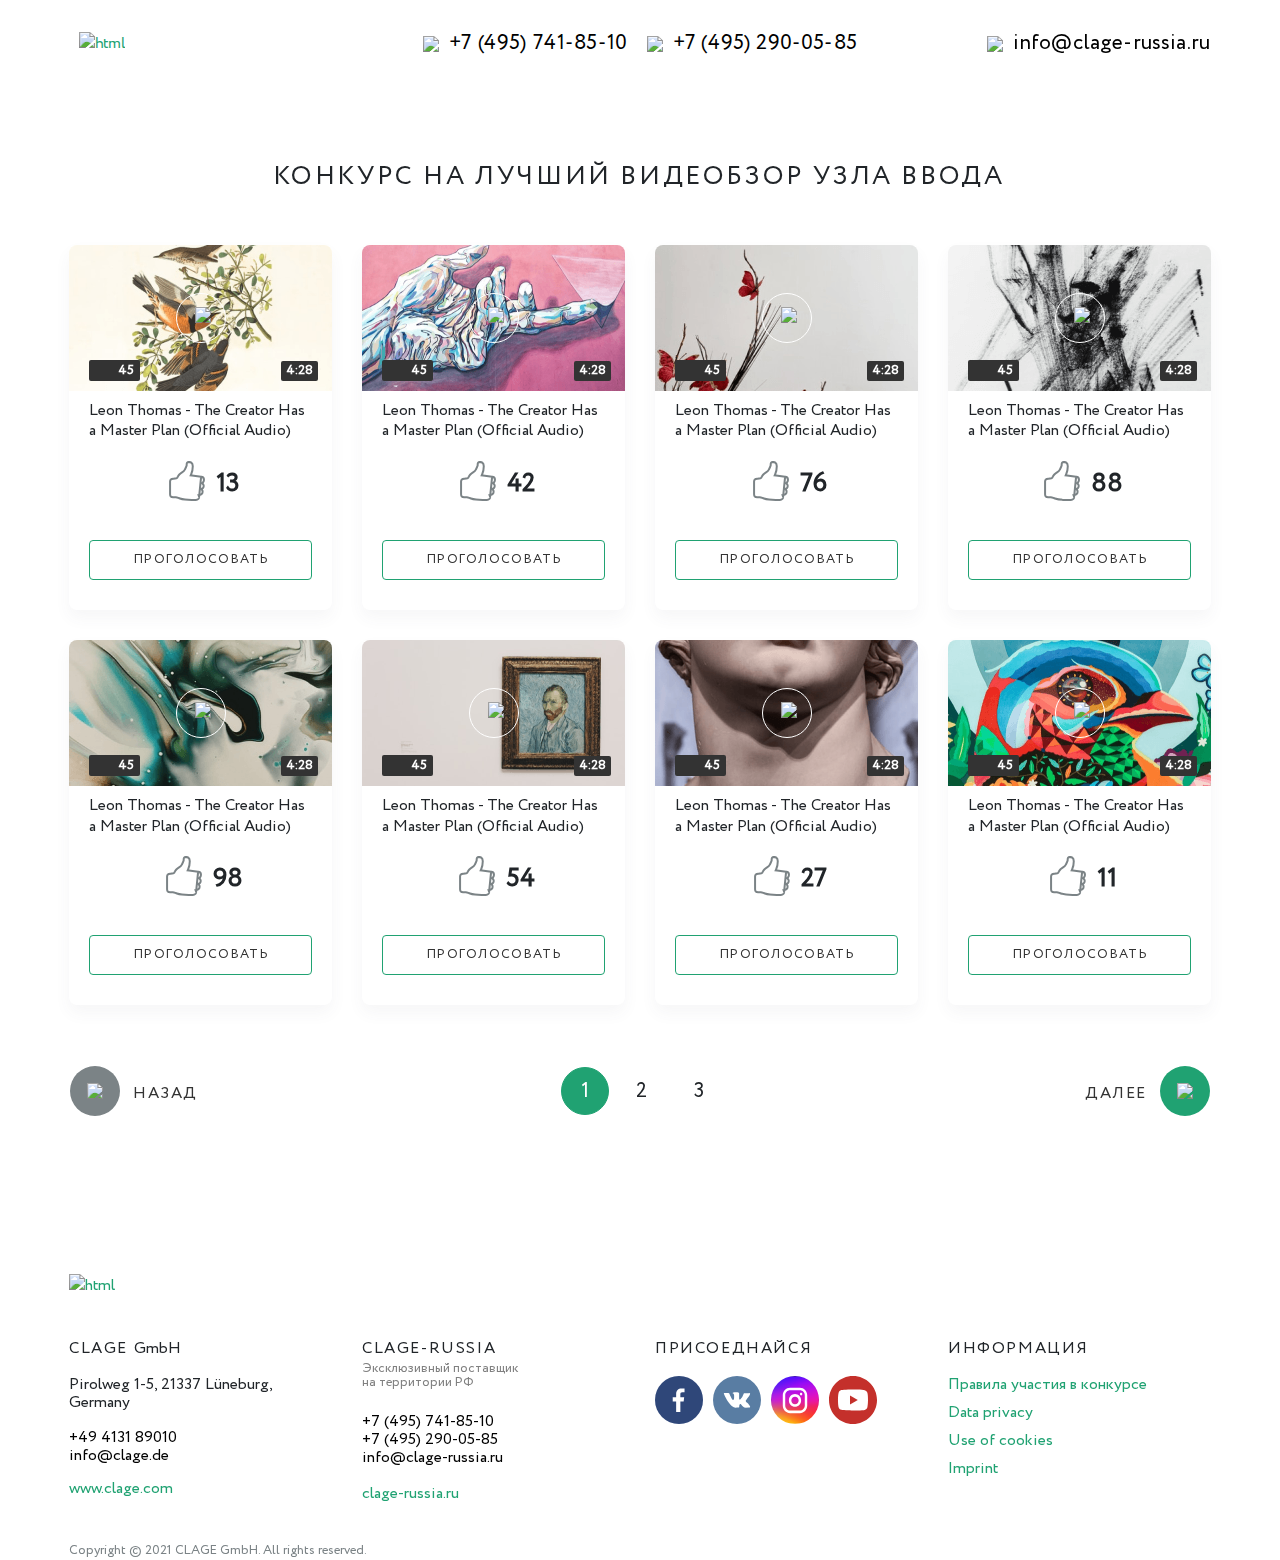
==== commit 9cd868e8: "make edits" ====
--- a/public/index.html
+++ b/public/index.html
@@ -63,20 +63,20 @@
 					<div class="section-title text-center">
 						<h1>КОНКУРС НА ЛУЧШИЙ ВИДЕОБЗОР УЗЛА ВВОДА</h1>
 					</div>
-					<div class="row section-cards">
-						<div class="col-3">
-							<div class="card1">
-								<div class="card1__box">
-									<div class="card1__video">
-										<div class="card1__contentBlock"><img class="card1__videoImg" src="img/@2x/CardBlock1-1.png" alt="" role="presentation"/>
-										</div>
-										<div class="card1__watches"><img src="../img/svg/watches.svg"/><span>45</span>
-										</div>
-										<div class="card1__plays"><img src="../img/svg/playButton.svg"/>
-										</div>
-										<div class="card1__videolikes"><span>4:28</span>
-										</div>
-									</div>
+					<div class="headerBlock__row row">
+						<div class="col-xl-3 col-md-6">
+							<div class="card1">
+								<div class="card1__box">
+									<a class="card1__video" href="#">
+										<div class="card1__img-box"><img src="img/@2x/CardBlock1-1.png"/>
+										</div>
+										<div class="card1__watches"><img src="../img/svg/watches.svg"/><span>45</span>
+										</div>
+										<div class="card1__plays"><img src="../img/svg/playButton.svg"/>
+										</div>
+										<div class="card1__videoTime"><span>4:28</span>
+										</div>
+									</a>
 									<div class="card1__another">
 										<div class="card1__namevideo">Leon Thomas - The Creator Has a Master Plan (Official Audio)
 										</div>
@@ -91,19 +91,19 @@
 								</div>
 							</div>
 						</div>
-						<div class="col-3">
-							<div class="card1">
-								<div class="card1__box">
-									<div class="card1__video">
-										<div class="card1__contentBlock"><img class="card1__videoImg" src="img/@2x/CardBlock1-2.png" alt="" role="presentation"/>
-										</div>
-										<div class="card1__watches"><img src="../img/svg/watches.svg"/><span>45</span>
-										</div>
-										<div class="card1__plays"><img src="../img/svg/playButton.svg"/>
-										</div>
-										<div class="card1__videolikes"><span>4:28</span>
-										</div>
-									</div>
+						<div class="col-xl-3 col-md-6">
+							<div class="card1">
+								<div class="card1__box">
+									<a class="card1__video" href="#">
+										<div class="card1__img-box"><img src="img/@2x/CardBlock1-2.png"/>
+										</div>
+										<div class="card1__watches"><img src="../img/svg/watches.svg"/><span>45</span>
+										</div>
+										<div class="card1__plays"><img src="../img/svg/playButton.svg"/>
+										</div>
+										<div class="card1__videoTime"><span>4:28</span>
+										</div>
+									</a>
 									<div class="card1__another">
 										<div class="card1__namevideo">Leon Thomas - The Creator Has a Master Plan (Official Audio)
 										</div>
@@ -118,19 +118,19 @@
 								</div>
 							</div>
 						</div>
-						<div class="col-3">
-							<div class="card1">
-								<div class="card1__box">
-									<div class="card1__video">
-										<div class="card1__contentBlock"><img class="card1__videoImg" src="img/@2x/CardBlock1-3.png" alt="" role="presentation"/>
-										</div>
-										<div class="card1__watches"><img src="../img/svg/watches.svg"/><span>45</span>
-										</div>
-										<div class="card1__plays"><img src="../img/svg/playButton.svg"/>
-										</div>
-										<div class="card1__videolikes"><span>4:28</span>
-										</div>
-									</div>
+						<div class="col-xl-3 col-md-6">
+							<div class="card1">
+								<div class="card1__box">
+									<a class="card1__video" href="#">
+										<div class="card1__img-box"><img src="img/@2x/CardBlock1-3.png"/>
+										</div>
+										<div class="card1__watches"><img src="../img/svg/watches.svg"/><span>45</span>
+										</div>
+										<div class="card1__plays"><img src="../img/svg/playButton.svg"/>
+										</div>
+										<div class="card1__videoTime"><span>4:28</span>
+										</div>
+									</a>
 									<div class="card1__another">
 										<div class="card1__namevideo">Leon Thomas - The Creator Has a Master Plan (Official Audio)
 										</div>
@@ -145,19 +145,19 @@
 								</div>
 							</div>
 						</div>
-						<div class="col-3">
-							<div class="card1">
-								<div class="card1__box">
-									<div class="card1__video">
-										<div class="card1__contentBlock"><img class="card1__videoImg" src="img/@2x/CardBlock1-4.png" alt="" role="presentation"/>
-										</div>
-										<div class="card1__watches"><img src="../img/svg/watches.svg"/><span>45</span>
-										</div>
-										<div class="card1__plays"><img src="../img/svg/playButton.svg"/>
-										</div>
-										<div class="card1__videolikes"><span>4:28</span>
-										</div>
-									</div>
+						<div class="col-xl-3 col-md-6">
+							<div class="card1">
+								<div class="card1__box">
+									<a class="card1__video" href="#">
+										<div class="card1__img-box"><img src="img/@2x/CardBlock1-4.png"/>
+										</div>
+										<div class="card1__watches"><img src="../img/svg/watches.svg"/><span>45</span>
+										</div>
+										<div class="card1__plays"><img src="../img/svg/playButton.svg"/>
+										</div>
+										<div class="card1__videoTime"><span>4:28</span>
+										</div>
+									</a>
 									<div class="card1__another">
 										<div class="card1__namevideo">Leon Thomas - The Creator Has a Master Plan (Official Audio)
 										</div>
@@ -172,19 +172,19 @@
 								</div>
 							</div>
 						</div>
-						<div class="col-3">
-							<div class="card1">
-								<div class="card1__box">
-									<div class="card1__video">
-										<div class="card1__contentBlock"><img class="card1__videoImg" src="img/@2x/CardBlock1-5.png" alt="" role="presentation"/>
-										</div>
-										<div class="card1__watches"><img src="../img/svg/watches.svg"/><span>45</span>
-										</div>
-										<div class="card1__plays"><img src="../img/svg/playButton.svg"/>
-										</div>
-										<div class="card1__videolikes"><span>4:28</span>
-										</div>
-									</div>
+						<div class="col-xl-3 col-md-6">
+							<div class="card1">
+								<div class="card1__box">
+									<a class="card1__video" href="#">
+										<div class="card1__img-box"><img src="img/@2x/CardBlock1-5.png"/>
+										</div>
+										<div class="card1__watches"><img src="../img/svg/watches.svg"/><span>45</span>
+										</div>
+										<div class="card1__plays"><img src="../img/svg/playButton.svg"/>
+										</div>
+										<div class="card1__videoTime"><span>4:28</span>
+										</div>
+									</a>
 									<div class="card1__another">
 										<div class="card1__namevideo">Leon Thomas - The Creator Has a Master Plan (Official Audio)
 										</div>
@@ -199,19 +199,19 @@
 								</div>
 							</div>
 						</div>
-						<div class="col-3">
-							<div class="card1">
-								<div class="card1__box">
-									<div class="card1__video">
-										<div class="card1__contentBlock"><img class="card1__videoImg" src="img/@2x/CardBlock1-6.png" alt="" role="presentation"/>
-										</div>
-										<div class="card1__watches"><img src="../img/svg/watches.svg"/><span>45</span>
-										</div>
-										<div class="card1__plays"><img src="../img/svg/playButton.svg"/>
-										</div>
-										<div class="card1__videolikes"><span>4:28</span>
-										</div>
-									</div>
+						<div class="col-xl-3 col-md-6">
+							<div class="card1">
+								<div class="card1__box">
+									<a class="card1__video" href="#">
+										<div class="card1__img-box"><img src="img/@2x/CardBlock1-6.png"/>
+										</div>
+										<div class="card1__watches"><img src="../img/svg/watches.svg"/><span>45</span>
+										</div>
+										<div class="card1__plays"><img src="../img/svg/playButton.svg"/>
+										</div>
+										<div class="card1__videoTime"><span>4:28</span>
+										</div>
+									</a>
 									<div class="card1__another">
 										<div class="card1__namevideo">Leon Thomas - The Creator Has a Master Plan (Official Audio)
 										</div>
@@ -226,19 +226,19 @@
 								</div>
 							</div>
 						</div>
-						<div class="col-3">
-							<div class="card1">
-								<div class="card1__box">
-									<div class="card1__video">
-										<div class="card1__contentBlock"><img class="card1__videoImg" src="img/@2x/CardBlock1-7.png" alt="" role="presentation"/>
-										</div>
-										<div class="card1__watches"><img src="../img/svg/watches.svg"/><span>45</span>
-										</div>
-										<div class="card1__plays"><img src="../img/svg/playButton.svg"/>
-										</div>
-										<div class="card1__videolikes"><span>4:28</span>
-										</div>
-									</div>
+						<div class="col-xl-3 col-md-6">
+							<div class="card1">
+								<div class="card1__box">
+									<a class="card1__video" href="#">
+										<div class="card1__img-box"><img src="img/@2x/CardBlock1-7.png"/>
+										</div>
+										<div class="card1__watches"><img src="../img/svg/watches.svg"/><span>45</span>
+										</div>
+										<div class="card1__plays"><img src="../img/svg/playButton.svg"/>
+										</div>
+										<div class="card1__videoTime"><span>4:28</span>
+										</div>
+									</a>
 									<div class="card1__another">
 										<div class="card1__namevideo">Leon Thomas - The Creator Has a Master Plan (Official Audio)
 										</div>
@@ -253,19 +253,19 @@
 								</div>
 							</div>
 						</div>
-						<div class="col-3">
-							<div class="card1">
-								<div class="card1__box">
-									<div class="card1__video">
-										<div class="card1__contentBlock"><img class="card1__videoImg" src="img/@2x/CardBlock1-8.png" alt="" role="presentation"/>
-										</div>
-										<div class="card1__watches"><img src="../img/svg/watches.svg"/><span>45</span>
-										</div>
-										<div class="card1__plays"><img src="../img/svg/playButton.svg"/>
-										</div>
-										<div class="card1__videolikes"><span>4:28</span>
-										</div>
-									</div>
+						<div class="col-xl-3 col-md-6">
+							<div class="card1">
+								<div class="card1__box">
+									<a class="card1__video" href="#">
+										<div class="card1__img-box"><img src="img/@2x/CardBlock1-8.png"/>
+										</div>
+										<div class="card1__watches"><img src="../img/svg/watches.svg"/><span>45</span>
+										</div>
+										<div class="card1__plays"><img src="../img/svg/playButton.svg"/>
+										</div>
+										<div class="card1__videoTime"><span>4:28</span>
+										</div>
+									</a>
 									<div class="card1__another">
 										<div class="card1__namevideo">Leon Thomas - The Creator Has a Master Plan (Official Audio)
 										</div>
@@ -282,21 +282,25 @@
 						</div>
 					</div>
 					<div class="navbtns row justify-content-between">
-						<div class="navbtns__ArrowBtnBox col-auto">
-							<div class="navbtns__arrowbtn navbtns__arrowbtn--lft"><img src="../img/svg/arrowLeft.svg"/>
-							</div><span>НАЗАД</span>
-						</div>
-						<div class="navbtns__NumBtnBox col-auto">
-							<button class="navbtns__btn active" type="button">1
-							</button>
-							<button class="navbtns__btn nextActive" type="button">2
-							</button>
-							<button class="navbtns__btn noActive" type="button">3
-							</button>
-						</div>
-						<div class="navbtns__ArrowBtnBox col-auto"><span>ДАЛЕЕ</span>
-							<div class="navbtns__arrowbtn navbtns__arrowbtn--rght"><img src="../img/svg/arrowRight.svg"/>
-							</div>
+						<div class="col-auto">
+							<a class="navbtns__txt-btn navbtns__txt-btn--prev" href="#">
+								<div class="navbtns__arrowbtn navbtns__arrowbtn--lft"><img src="../img/svg/arrowLeft.svg"/>
+								</div><span>НАЗАД</span>
+							</a>
+						</div>
+						<div class="col-auto">
+							<a class="navbtns__btn current" href="#">1
+							</a>
+							<a class="navbtns__btn" href="#">2
+							</a>
+							<a class="navbtns__btn" href="#">3
+							</a>
+						</div>
+						<div class="col-auto">
+							<a class="navbtns__txt-btn navbtns__txt-btn--next" href="#"><span>ДАЛЕЕ</span>
+								<div class="navbtns__arrowbtn navbtns__arrowbtn--rght"><img src="../img/svg/arrowRight.svg"/>
+								</div>
+							</a>
 						</div>
 					</div>
 				</div>
@@ -313,7 +317,7 @@
 					<a class="footer__logo" href="/"><img src="../img/svg/CLAGE-Logo.svg" loading="lazy" alt="html"/>
 					</a>
 					<div class="footer__row row">
-						<div class="footer__mainAdress col-3">
+						<div class="footer__mainAdress col-6 col-lg-3">
 							<div class="footer__title">CLAGE <span>GmbH</span>
 							</div>
 							<div class="footer__contentAdress"><span>Pirolweg 1-5, 21337 Lüneburg, Germany</span>
@@ -323,7 +327,7 @@
 								</a>
 							</div>
 						</div>
-						<div class="footer__localAdress col-3">
+						<div class="footer__localAdress col-6 col-lg-3">
 							<div class="footer__title mb-0">CLAGE-RUSSIA
 							</div>
 							<div class="footer__contentAdress">
@@ -335,7 +339,7 @@
 							<a class="footer__link" href="clage-russia.ru" target="_blank">clage-russia.ru
 							</a>
 						</div>
-						<div class="footer__socials col-3">
+						<div class="footer__socials col-6 col-lg-3">
 							<div class="footer__title">ПРИСОЕДНАЙСЯ
 							</div>
 							<div class="soc">
@@ -349,15 +353,17 @@
 								</a>
 							</div>
 						</div>
-						<div class="footer__information col-3">
+						<div class="footer__information col-6 col-lg-3">
 							<div class="footer__title">ИНФОРМАЦИЯ
 							</div>
-							<ul class="menu" itemscope="itemscope" itemtype="http://schema.org/SiteNavigationElement">
-								<li class="menu-item" itemprop="item"><a itemprop="url"></a></li>
-								<li class="menu-item" itemprop="item"><a itemprop="url"></a></li>
-								<li class="menu-item" itemprop="item"><a itemprop="url"></a></li>
-								<li class="menu-item" itemprop="item"><a itemprop="url"></a></li>
-							</ul>
+							<div class="footer__menuContainer">
+								<ul class="menu">
+									<li class="menu-item"><a href="#">Правила участия в конкурсе</a></li>
+									<li class="menu-item"><a href="#">Data privacy</a></li>
+									<li class="menu-item"><a href="#">Use of cookies</a></li>
+									<li class="menu-item"><a href="#">Imprint</a></li>
+								</ul>
+							</div>
 						</div>
 					</div>
 					<div class="footer__copyright">
--- a/public/css/main.min.css
+++ b/public/css/main.min.css
@@ -1 +1 @@
-@charset "UTF-8";@font-face{font-display:swap;font-family:Circe;font-style:normal;font-weight:400;src:url(../fonts/Roboto-Regular/Circe-Regular.woff) format("woff")}.icon{fill:currentColor;display:inline-block;height:1em;width:1em}.icon-basket{font-size:2.4rem;width:.9166666667em}.icon-check{font-size:2.7rem;width:1em}.icon-fb,.icon-instagram{font-size:2.4rem;width:1em}.icon-telegram,.icon-viber{font-size:1.6rem;width:1em}.icon-vk{font-size:2.4rem;width:1em}.icon-whatsapp{font-size:1.6rem;width:1em}:root{--bs-blue:#0d6efd;--bs-indigo:#6610f2;--bs-purple:#6f42c1;--bs-pink:#d63384;--bs-red:#dc3545;--bs-orange:#fd7e14;--bs-yellow:#ffc107;--bs-green:#20a272;--bs-teal:#20c997;--bs-cyan:#0dcaf0;--bs-white:#fff;--bs-gray:#6c757d;--bs-gray-dark:#343a40;--bs-gray-100:#f8f9fa;--bs-gray-200:#e9ecef;--bs-gray-300:#dee2e6;--bs-gray-400:#ced4da;--bs-gray-500:#adb5bd;--bs-gray-600:#6c757d;--bs-gray-700:#495057;--bs-gray-800:#343a40;--bs-gray-900:#212529;--bs-primary:#20a272;--bs-secondary:#6c757d;--bs-danger:#dc3545;--bs-primary-rgb:32,162,114;--bs-secondary-rgb:108,117,125;--bs-danger-rgb:220,53,69;--bs-white-rgb:255,255,255;--bs-black-rgb:0,0,0;--bs-body-color-rgb:33,37,41;--bs-body-bg-rgb:255,255,255;--bs-font-sans-serif:"Circe",system-ui,-apple-system,"Segoe UI",Roboto,"Helvetica Neue",Arial,"Noto Sans","Liberation Sans",sans-serif,"Apple Color Emoji","Segoe UI Emoji","Segoe UI Symbol","Noto Color Emoji";--bs-font-monospace:SFMono-Regular,Menlo,Monaco,Consolas,"Liberation Mono","Courier New",monospace;--bs-gradient:linear-gradient(180deg,hsla(0,0%,100%,.15),hsla(0,0%,100%,0));--bs-body-font-family:var(--bs-font-sans-serif);--bs-body-font-size:1rem;--bs-body-font-weight:400;--bs-body-line-height:1.5;--bs-body-color:#212529;--bs-body-bg:#fff}*,:after,:before{box-sizing:border-box}body{-webkit-text-size-adjust:100%;-webkit-tap-highlight-color:rgba(0,0,0,0);background-color:var(--bs-body-bg);color:var(--bs-body-color);font-family:var(--bs-body-font-family);font-size:var(--bs-body-font-size);font-weight:var(--bs-body-font-weight);line-height:var(--bs-body-line-height);margin:0;text-align:var(--bs-body-text-align)}hr{background-color:currentColor;border:0;color:inherit;margin:1rem 0;opacity:.25}hr:not([size]){height:1px}.h1,.h2,.h3,.h4,.h5,.h6,h1,h2,h3,h4,h5,h6{font-weight:500;line-height:1.2;margin-bottom:.5rem;margin-top:0}.h1,h1{font-size:calc(1.375rem + 1.5vw)}.h2,h2{font-size:calc(1.325rem + .9vw)}.h3,h3{font-size:calc(1.3rem + .6vw)}.h4,h4{font-size:calc(1.275rem + .3vw)}.h5,h5{font-size:1.25rem}.h6,h6{font-size:1rem}p{margin-bottom:1rem;margin-top:0}abbr[data-bs-original-title],abbr[title]{cursor:help;-webkit-text-decoration:underline dotted;text-decoration:underline dotted;-webkit-text-decoration-skip-ink:none;text-decoration-skip-ink:none}address{font-style:normal;line-height:inherit;margin-bottom:1rem}ol,ul{padding-left:2rem}dl,ol,ul{margin-bottom:1rem;margin-top:0}ol ol,ol ul,ul ol,ul ul{margin-bottom:0}dt{font-weight:700}dd{margin-bottom:.5rem;margin-left:0}blockquote{margin:0 0 1rem}b,strong{font-weight:bolder}.small,small{font-size:.875em}.mark,mark{background-color:#fcf8e3;padding:.2em}sub,sup{font-size:.75em;line-height:0;position:relative;vertical-align:baseline}sub{bottom:-.25em}sup{top:-.5em}a{color:#20a272;text-decoration:none}a:hover{color:#1a825b}a:not([href]):not([class]),a:not([href]):not([class]):hover{color:inherit;text-decoration:none}code,kbd,pre,samp{direction:ltr;font-family:var(--bs-font-monospace);font-size:1em;unicode-bidi:bidi-override}pre{display:block;font-size:.875em;margin-bottom:1rem;margin-top:0;overflow:auto}pre code{color:inherit;font-size:inherit;word-break:normal}code{word-wrap:break-word;color:#d63384;font-size:.875em}a>code{color:inherit}kbd{background-color:#212529;border-radius:.2rem;color:#fff;font-size:.875em;padding:.2rem .4rem}kbd kbd{font-size:1em;font-weight:700;padding:0}figure{margin:0 0 1rem}img,svg{vertical-align:middle}table{border-collapse:collapse;caption-side:bottom}caption{color:#6c757d;padding-bottom:.5rem;padding-top:.5rem;text-align:left}th{text-align:inherit;text-align:-webkit-match-parent}tbody,td,tfoot,th,thead,tr{border:0 solid;border-color:inherit}label{display:inline-block}button{border-radius:0}button:focus:not(:focus-visible){outline:0}button,input,optgroup,select,textarea{font-family:inherit;font-size:inherit;line-height:inherit;margin:0}button,select{text-transform:none}[role=button]{cursor:pointer}select{word-wrap:normal}select:disabled{opacity:1}[list]::-webkit-calendar-picker-indicator{display:none}[type=button],[type=reset],[type=submit],button{-webkit-appearance:button}[type=button]:not(:disabled),[type=reset]:not(:disabled),[type=submit]:not(:disabled),button:not(:disabled){cursor:pointer}::-moz-focus-inner{border-style:none;padding:0}textarea{resize:vertical}fieldset{border:0;margin:0;min-width:0;padding:0}legend{float:left;font-size:calc(1.275rem + .3vw);line-height:inherit;margin-bottom:.5rem;padding:0;width:100%}legend+*{clear:left}::-webkit-datetime-edit-day-field,::-webkit-datetime-edit-fields-wrapper,::-webkit-datetime-edit-hour-field,::-webkit-datetime-edit-minute,::-webkit-datetime-edit-month-field,::-webkit-datetime-edit-text,::-webkit-datetime-edit-year-field{padding:0}::-webkit-inner-spin-button{height:auto}[type=search]{-webkit-appearance:textfield;outline-offset:-2px}::-webkit-search-decoration{-webkit-appearance:none}::-webkit-color-swatch-wrapper{padding:0}::file-selector-button{font:inherit}::-webkit-file-upload-button{-webkit-appearance:button;font:inherit}output{display:inline-block}iframe{border:0}summary{cursor:pointer;display:list-item}progress{vertical-align:baseline}[hidden]{display:none!important}.lead{font-size:1.25rem;font-weight:300}.display-1{font-size:calc(1.625rem + 4.5vw);font-weight:300;line-height:1.2}.display-2{font-size:calc(1.575rem + 3.9vw);font-weight:300;line-height:1.2}.display-3{font-size:calc(1.525rem + 3.3vw);font-weight:300;line-height:1.2}.display-4{font-size:calc(1.475rem + 2.7vw);font-weight:300;line-height:1.2}.display-5{font-size:calc(1.425rem + 2.1vw);font-weight:300;line-height:1.2}.display-6{font-size:calc(1.375rem + 1.5vw);font-weight:300;line-height:1.2}.list-inline,.list-unstyled{list-style:none;padding-left:0}.list-inline-item{display:inline-block}.list-inline-item:not(:last-child){margin-right:.5rem}.initialism{font-size:.875em;text-transform:uppercase}.blockquote{font-size:1.25rem;margin-bottom:1rem}.blockquote>:last-child{margin-bottom:0}.blockquote-footer{color:#6c757d;font-size:.875em;margin-bottom:1rem;margin-top:-1rem}.blockquote-footer:before{content:"— "}.container,.container-fluid,.container-lg,.container-md,.container-sm,.container-xl{margin-left:auto;margin-right:auto;padding-left:var(--bs-gutter-x,15px);padding-right:var(--bs-gutter-x,15px);width:100%}.row{--bs-gutter-x:1.875rem;--bs-gutter-y:0;display:flex;flex-wrap:wrap;margin-left:calc(var(--bs-gutter-x)*-.5);margin-right:calc(var(--bs-gutter-x)*-.5);margin-top:calc(var(--bs-gutter-y)*-1)}.row>*{flex-shrink:0;margin-top:var(--bs-gutter-y);max-width:100%;padding-left:calc(var(--bs-gutter-x)*.5);padding-right:calc(var(--bs-gutter-x)*.5);width:100%}.col{flex:1 0 0%}.row-cols-auto>*{flex:0 0 auto;width:auto}.row-cols-1>*{flex:0 0 auto;width:100%}.row-cols-2>*{flex:0 0 auto;width:50%}.row-cols-3>*{flex:0 0 auto;width:33.3333333333%}.row-cols-4>*{flex:0 0 auto;width:25%}.row-cols-5>*{flex:0 0 auto;width:20%}.row-cols-6>*{flex:0 0 auto;width:16.6666666667%}.col-auto{flex:0 0 auto;width:auto}.col-1{flex:0 0 auto;width:8.33333333%}.col-2{flex:0 0 auto;width:16.66666667%}.col-3{flex:0 0 auto;width:25%}.col-4{flex:0 0 auto;width:33.33333333%}.col-5{flex:0 0 auto;width:41.66666667%}.col-6{flex:0 0 auto;width:50%}.col-7{flex:0 0 auto;width:58.33333333%}.col-8{flex:0 0 auto;width:66.66666667%}.col-9{flex:0 0 auto;width:75%}.col-10{flex:0 0 auto;width:83.33333333%}.col-11{flex:0 0 auto;width:91.66666667%}.col-12{flex:0 0 auto;width:100%}.offset-1{margin-left:8.33333333%}.offset-2{margin-left:16.66666667%}.offset-3{margin-left:25%}.offset-4{margin-left:33.33333333%}.offset-5{margin-left:41.66666667%}.offset-6{margin-left:50%}.offset-7{margin-left:58.33333333%}.offset-8{margin-left:66.66666667%}.offset-9{margin-left:75%}.offset-10{margin-left:83.33333333%}.offset-11{margin-left:91.66666667%}.g-0,.gx-0{--bs-gutter-x:0}.g-0,.gy-0{--bs-gutter-y:0}.g-1,.gx-1{--bs-gutter-x:0.25rem}.g-1,.gy-1{--bs-gutter-y:0.25rem}.g-2,.gx-2{--bs-gutter-x:0.5rem}.g-2,.gy-2{--bs-gutter-y:0.5rem}.g-3,.gx-3{--bs-gutter-x:1rem}.g-3,.gy-3{--bs-gutter-y:1rem}.g-4,.gx-4{--bs-gutter-x:1.5rem}.g-4,.gy-4{--bs-gutter-y:1.5rem}.g-5,.gx-5{--bs-gutter-x:3rem}.g-5,.gy-5{--bs-gutter-y:3rem}.form-label{margin-bottom:.5rem}.col-form-label{font-size:inherit;line-height:1.5;margin-bottom:0;padding-bottom:calc(.375rem + 1px);padding-top:calc(.375rem + 1px)}.col-form-label-lg{font-size:1.25rem;padding-bottom:calc(.5rem + 1px);padding-top:calc(.5rem + 1px)}.col-form-label-sm{font-size:.875rem;padding-bottom:calc(.25rem + 1px);padding-top:calc(.25rem + 1px)}.form-text{color:#6c757d;font-size:.875em;margin-top:.25rem}.form-control{-webkit-appearance:none;-moz-appearance:none;appearance:none;background-clip:padding-box;background-color:#fff;border:1px solid #ced4da;border-radius:.25rem;color:#212529;display:block;font-size:1rem;font-weight:400;line-height:1.5;padding:.375rem .75rem;transition:border-color .15s ease-in-out,box-shadow .15s ease-in-out;width:100%}.form-control[type=file]{overflow:hidden}.form-control[type=file]:not(:disabled):not([readonly]){cursor:pointer}.form-control:focus{background-color:#fff;border-color:#90d1b9;box-shadow:none;color:#212529;outline:0}.form-control::-webkit-date-and-time-value{height:1.5em}.form-control::-moz-placeholder{color:#6c757d;opacity:1}.form-control::placeholder{color:#6c757d;opacity:1}.form-control:disabled,.form-control[readonly]{background-color:#e9ecef;opacity:1}.form-control::file-selector-button{-webkit-margin-end:.75rem;background-color:#e9ecef;border:0 solid;border-color:inherit;border-inline-end-width:1px;border-radius:0;color:#212529;margin:-.375rem -.75rem;margin-inline-end:.75rem;padding:.375rem .75rem;pointer-events:none;transition:color .15s ease-in-out,background-color .15s ease-in-out,border-color .15s ease-in-out,box-shadow .15s ease-in-out}.form-control:hover:not(:disabled):not([readonly])::file-selector-button{background-color:#dde0e3}.form-control::-webkit-file-upload-button{-webkit-margin-end:.75rem;background-color:#e9ecef;border:0 solid;border-color:inherit;border-inline-end-width:1px;border-radius:0;color:#212529;margin:-.375rem -.75rem;margin-inline-end:.75rem;padding:.375rem .75rem;pointer-events:none;-webkit-transition:color .15s ease-in-out,background-color .15s ease-in-out,border-color .15s ease-in-out,box-shadow .15s ease-in-out;transition:color .15s ease-in-out,background-color .15s ease-in-out,border-color .15s ease-in-out,box-shadow .15s ease-in-out}.form-control:hover:not(:disabled):not([readonly])::-webkit-file-upload-button{background-color:#dde0e3}.form-control-plaintext{background-color:transparent;border:solid transparent;border-width:1px 0;color:#212529;display:block;line-height:1.5;margin-bottom:0;padding:.375rem 0;width:100%}.form-control-plaintext.form-control-lg,.form-control-plaintext.form-control-sm{padding-left:0;padding-right:0}.form-control-sm{border-radius:.2rem;font-size:.875rem;min-height:calc(1.5em + .5rem + 2px);padding:.25rem .5rem}.form-control-sm::file-selector-button{-webkit-margin-end:.5rem;margin:-.25rem -.5rem;margin-inline-end:.5rem;padding:.25rem .5rem}.form-control-sm::-webkit-file-upload-button{-webkit-margin-end:.5rem;margin:-.25rem -.5rem;margin-inline-end:.5rem;padding:.25rem .5rem}.form-control-lg{border-radius:.3rem;font-size:1.25rem;min-height:calc(1.5em + 1rem + 2px);padding:.5rem 1rem}.form-control-lg::file-selector-button{-webkit-margin-end:1rem;margin:-.5rem -1rem;margin-inline-end:1rem;padding:.5rem 1rem}.form-control-lg::-webkit-file-upload-button{-webkit-margin-end:1rem;margin:-.5rem -1rem;margin-inline-end:1rem;padding:.5rem 1rem}textarea.form-control{min-height:calc(1.5em + .75rem + 2px)}textarea.form-control-sm{min-height:calc(1.5em + .5rem + 2px)}textarea.form-control-lg{min-height:calc(1.5em + 1rem + 2px)}.form-control-color{height:auto;padding:.375rem;width:3rem}.form-control-color:not(:disabled):not([readonly]){cursor:pointer}.form-control-color::-moz-color-swatch{border-radius:.25rem;height:1.5em}.form-control-color::-webkit-color-swatch{border-radius:.25rem;height:1.5em}.form-select,.select2-container--default .select2-selection--single{-moz-padding-start:calc(.75rem - 3px);-webkit-appearance:none;-moz-appearance:none;appearance:none;background-color:#fff;background-image:url("data:image/svg+xml;charset=utf-8,%3Csvg xmlns='http://www.w3.org/2000/svg' viewBox='0 0 16 16'%3E%3Cpath fill='none' stroke='%23343a40' stroke-linecap='round' stroke-linejoin='round' stroke-width='2' d='m2 5 6 6 6-6'/%3E%3C/svg%3E");background-position:right .75rem center;background-repeat:no-repeat;background-size:16px 12px;border:1px solid #ced4da;border-radius:.25rem;color:#212529;display:block;font-size:1rem;font-weight:400;line-height:1.5;padding:.375rem 2.25rem .375rem .75rem;transition:border-color .15s ease-in-out,box-shadow .15s ease-in-out;width:100%}.form-select:focus,.select2-container--default .select2-selection--single:focus{border-color:#90d1b9;box-shadow:0 0 0 .25rem rgba(32,162,114,.25);outline:0}.form-select[multiple],.form-select[size]:not([size="1"]),.select2-container--default [multiple].select2-selection--single,.select2-container--default [size].select2-selection--single:not([size="1"]){background-image:none;padding-right:.75rem}.form-select:disabled,.select2-container--default .select2-selection--single:disabled{background-color:#e9ecef}.form-select:-moz-focusring,.select2-container--default .select2-selection--single:-moz-focusring{color:transparent;text-shadow:0 0 0 #212529}.form-select-sm{border-radius:.2rem;font-size:.875rem;padding-bottom:.25rem;padding-left:.5rem;padding-top:.25rem}.form-select-lg{border-radius:.3rem;font-size:1.25rem;padding-bottom:.5rem;padding-left:1rem;padding-top:.5rem}.form-check{display:block;margin-bottom:.125rem;min-height:1.5rem;padding-left:1.5em}.form-check .form-check-input{float:left;margin-left:-1.5em}.form-check-input{color-adjust:exact;-webkit-appearance:none;-moz-appearance:none;appearance:none;background-color:#fff;background-position:50%;background-repeat:no-repeat;background-size:contain;border:1px solid rgba(0,0,0,.25);height:1em;margin-top:.25em;-webkit-print-color-adjust:exact;vertical-align:top;width:1em}.form-check-input[type=checkbox]{border-radius:.25em}.form-check-input[type=radio]{border-radius:50%}.form-check-input:active{filter:brightness(90%)}.form-check-input:focus{border-color:#90d1b9;box-shadow:none;outline:0}.form-check-input:checked{background-color:#20a272;border-color:#20a272}.form-check-input:checked[type=checkbox]{background-image:url("data:image/svg+xml;charset=utf-8,%3Csvg xmlns='http://www.w3.org/2000/svg' viewBox='0 0 20 20'%3E%3Cpath fill='none' stroke='%23fff' stroke-linecap='round' stroke-linejoin='round' stroke-width='3' d='m6 10 3 3 6-6'/%3E%3C/svg%3E")}.form-check-input:checked[type=radio]{background-image:url("data:image/svg+xml;charset=utf-8,%3Csvg xmlns='http://www.w3.org/2000/svg' viewBox='-4 -4 8 8'%3E%3Ccircle r='2' fill='%23fff'/%3E%3C/svg%3E")}.form-check-input[type=checkbox]:indeterminate{background-color:#20a272;background-image:url("data:image/svg+xml;charset=utf-8,%3Csvg xmlns='http://www.w3.org/2000/svg' viewBox='0 0 20 20'%3E%3Cpath fill='none' stroke='%23fff' stroke-linecap='round' stroke-linejoin='round' stroke-width='3' d='M6 10h8'/%3E%3C/svg%3E");border-color:#20a272}.form-check-input:disabled{filter:none;opacity:.5;pointer-events:none}.form-check-input:disabled~.form-check-label,.form-check-input[disabled]~.form-check-label{opacity:.5}.form-switch{padding-left:2.5em}.form-switch .form-check-input{background-image:url("data:image/svg+xml;charset=utf-8,%3Csvg xmlns='http://www.w3.org/2000/svg' viewBox='-4 -4 8 8'%3E%3Ccircle r='3' fill='rgba(0, 0, 0, 0.25)'/%3E%3C/svg%3E");background-position:0;border-radius:2em;margin-left:-2.5em;transition:background-position .15s ease-in-out;width:2em}.form-switch .form-check-input:focus{background-image:url("data:image/svg+xml;charset=utf-8,%3Csvg xmlns='http://www.w3.org/2000/svg' viewBox='-4 -4 8 8'%3E%3Ccircle r='3' fill='%2390d1b9'/%3E%3C/svg%3E")}.form-switch .form-check-input:checked{background-image:url("data:image/svg+xml;charset=utf-8,%3Csvg xmlns='http://www.w3.org/2000/svg' viewBox='-4 -4 8 8'%3E%3Ccircle r='3' fill='%23fff'/%3E%3C/svg%3E");background-position:100%}.form-check-inline{display:inline-block;margin-right:1rem}.btn-check{clip:rect(0,0,0,0);pointer-events:none;position:absolute}.btn-check:disabled+.btn,.btn-check:disabled+.card1__btn,.btn-check[disabled]+.btn,.btn-check[disabled]+.card1__btn{filter:none;opacity:.65;pointer-events:none}.form-range{-webkit-appearance:none;-moz-appearance:none;appearance:none;background-color:transparent;height:1.5rem;padding:0;width:100%}.form-range:focus{outline:0}.form-range:focus::-webkit-slider-thumb{box-shadow:0 0 0 1px #fff,none}.form-range:focus::-moz-range-thumb{box-shadow:0 0 0 1px #fff,none}.form-range::-moz-focus-outer{border:0}.form-range::-webkit-slider-thumb{-webkit-appearance:none;appearance:none;background-color:#20a272;border:0;border-radius:1rem;height:1rem;margin-top:-.25rem;-webkit-transition:background-color .15s ease-in-out,border-color .15s ease-in-out,box-shadow .15s ease-in-out;transition:background-color .15s ease-in-out,border-color .15s ease-in-out,box-shadow .15s ease-in-out;width:1rem}.form-range::-webkit-slider-thumb:active{background-color:#bce3d5}.form-range::-webkit-slider-runnable-track{background-color:#dee2e6;border-color:transparent;border-radius:1rem;color:transparent;cursor:pointer;height:.5rem;width:100%}.form-range::-moz-range-thumb{-moz-appearance:none;appearance:none;background-color:#20a272;border:0;border-radius:1rem;height:1rem;-moz-transition:background-color .15s ease-in-out,border-color .15s ease-in-out,box-shadow .15s ease-in-out;transition:background-color .15s ease-in-out,border-color .15s ease-in-out,box-shadow .15s ease-in-out;width:1rem}.form-range::-moz-range-thumb:active{background-color:#bce3d5}.form-range::-moz-range-track{background-color:#dee2e6;border-color:transparent;border-radius:1rem;color:transparent;cursor:pointer;height:.5rem;width:100%}.form-range:disabled{pointer-events:none}.form-range:disabled::-webkit-slider-thumb{background-color:#adb5bd}.form-range:disabled::-moz-range-thumb{background-color:#adb5bd}.form-floating{position:relative}.form-floating>.form-control,.form-floating>.form-select,.select2-container--default .form-floating>.select2-selection--single{height:calc(3.5rem + 2px);line-height:1.25}.form-floating>label{border:1px solid transparent;height:100%;left:0;padding:1rem .75rem;pointer-events:none;position:absolute;top:0;transform-origin:0 0;transition:opacity .1s ease-in-out,transform .1s ease-in-out}.form-floating>.form-control{padding:1rem .75rem}.form-floating>.form-control::-moz-placeholder{color:transparent}.form-floating>.form-control::placeholder{color:transparent}.form-floating>.form-control:not(:-moz-placeholder-shown){padding-bottom:.625rem;padding-top:1.625rem}.form-floating>.form-control:focus,.form-floating>.form-control:not(:placeholder-shown){padding-bottom:.625rem;padding-top:1.625rem}.form-floating>.form-control:-webkit-autofill{padding-bottom:.625rem;padding-top:1.625rem}.form-floating>.form-select,.select2-container--default .form-floating>.select2-selection--single{padding-bottom:.625rem;padding-top:1.625rem}.form-floating>.form-control:not(:-moz-placeholder-shown)~label{opacity:.65;transform:scale(.85) translateY(-.5rem) translateX(.15rem)}.form-floating>.form-control:focus~label,.form-floating>.form-control:not(:placeholder-shown)~label,.form-floating>.form-select~label,.select2-container--default .form-floating>.select2-selection--single~label{opacity:.65;transform:scale(.85) translateY(-.5rem) translateX(.15rem)}.form-floating>.form-control:-webkit-autofill~label{opacity:.65;transform:scale(.85) translateY(-.5rem) translateX(.15rem)}.input-group{align-items:stretch;display:flex;flex-wrap:wrap;position:relative;width:100%}.input-group>.form-control,.input-group>.form-select,.select2-container--default .input-group>.select2-selection--single{flex:1 1 auto;min-width:0;position:relative;width:1%}.input-group>.form-control:focus,.input-group>.form-select:focus,.select2-container--default .input-group>.select2-selection--single:focus{z-index:3}.input-group .btn,.input-group .card1__btn{position:relative;z-index:2}.input-group .btn:focus,.input-group .card1__btn:focus{z-index:3}.input-group-text{align-items:center;background-color:#e9ecef;border:1px solid #ced4da;border-radius:.25rem;color:#212529;display:flex;font-size:1rem;font-weight:400;line-height:1.5;padding:.375rem .75rem;text-align:center;white-space:nowrap}.input-group-lg>.btn,.input-group-lg>.card1__btn,.input-group-lg>.form-control,.input-group-lg>.form-select,.input-group-lg>.input-group-text,.select2-container--default .input-group-lg>.select2-selection--single{border-radius:.3rem;font-size:1.25rem;padding:.5rem 1rem}.input-group-sm>.btn,.input-group-sm>.card1__btn,.input-group-sm>.form-control,.input-group-sm>.form-select,.input-group-sm>.input-group-text,.select2-container--default .input-group-sm>.select2-selection--single{border-radius:.2rem;font-size:.875rem;padding:.25rem .5rem}.input-group-lg>.form-select,.input-group-sm>.form-select,.select2-container--default .input-group-lg>.select2-selection--single,.select2-container--default .input-group-sm>.select2-selection--single{padding-right:3rem}.input-group.has-validation>.dropdown-toggle:nth-last-child(n+4),.input-group.has-validation>:nth-last-child(n+3):not(.dropdown-toggle):not(.dropdown-menu),.input-group:not(.has-validation)>.dropdown-toggle:nth-last-child(n+3),.input-group:not(.has-validation)>:not(:last-child):not(.dropdown-toggle):not(.dropdown-menu){border-bottom-right-radius:0;border-top-right-radius:0}.input-group>:not(:first-child):not(.dropdown-menu):not(.valid-tooltip):not(.valid-feedback):not(.invalid-tooltip):not(.invalid-feedback){border-bottom-left-radius:0;border-top-left-radius:0;margin-left:-1px}.valid-feedback{color:#20a272;display:none;font-size:.875em;margin-top:.25rem;width:100%}.valid-tooltip{background-color:rgba(32,162,114,.9);border-radius:.25rem;color:#000;display:none;font-size:.875rem;margin-top:.1rem;max-width:100%;padding:.25rem .5rem;position:absolute;top:100%;z-index:5}.is-valid~.valid-feedback,.is-valid~.valid-tooltip,.was-validated :valid~.valid-feedback,.was-validated :valid~.valid-tooltip{display:block}.form-control.is-valid,.was-validated .form-control:valid{border-color:#20a272}.form-control.is-valid:focus,.was-validated .form-control:valid:focus{border-color:#20a272;box-shadow:0 0 0 .25rem rgba(32,162,114,.25)}.form-select.is-valid,.select2-container--default .is-valid.select2-selection--single,.select2-container--default .was-validated .select2-selection--single:valid,.was-validated .form-select:valid,.was-validated .select2-container--default .select2-selection--single:valid{border-color:#20a272}.form-select.is-valid:focus,.select2-container--default .is-valid.select2-selection--single:focus,.select2-container--default .was-validated .select2-selection--single:valid:focus,.was-validated .form-select:valid:focus,.was-validated .select2-container--default .select2-selection--single:valid:focus{border-color:#20a272;box-shadow:0 0 0 .25rem rgba(32,162,114,.25)}.form-check-input.is-valid,.was-validated .form-check-input:valid{border-color:#20a272}.form-check-input.is-valid:checked,.was-validated .form-check-input:valid:checked{background-color:#20a272}.form-check-input.is-valid:focus,.was-validated .form-check-input:valid:focus{box-shadow:0 0 0 .25rem rgba(32,162,114,.25)}.form-check-input.is-valid~.form-check-label,.was-validated .form-check-input:valid~.form-check-label{color:#20a272}.form-check-inline .form-check-input~.valid-feedback{margin-left:.5em}.input-group .form-control.is-valid,.input-group .form-select.is-valid,.input-group .select2-container--default .is-valid.select2-selection--single,.select2-container--default .input-group .is-valid.select2-selection--single,.select2-container--default .was-validated .input-group .select2-selection--single:valid,.was-validated .input-group .form-control:valid,.was-validated .input-group .form-select:valid,.was-validated .input-group .select2-container--default .select2-selection--single:valid{z-index:1}.input-group .form-control.is-valid:focus,.input-group .form-select.is-valid:focus,.input-group .select2-container--default .is-valid.select2-selection--single:focus,.select2-container--default .input-group .is-valid.select2-selection--single:focus,.select2-container--default .was-validated .input-group .select2-selection--single:valid:focus,.was-validated .input-group .form-control:valid:focus,.was-validated .input-group .form-select:valid:focus,.was-validated .input-group .select2-container--default .select2-selection--single:valid:focus{z-index:3}.invalid-feedback{color:#dc3545;display:none;font-size:.875em;margin-top:.25rem;width:100%}.invalid-tooltip{background-color:rgba(220,53,69,.9);border-radius:.25rem;color:#fff;display:none;font-size:.875rem;margin-top:.1rem;max-width:100%;padding:.25rem .5rem;position:absolute;top:100%;z-index:5}.is-invalid~.invalid-feedback,.is-invalid~.invalid-tooltip,.was-validated :invalid~.invalid-feedback,.was-validated :invalid~.invalid-tooltip{display:block}.form-control.is-invalid,.was-validated .form-control:invalid{border-color:#dc3545}.form-control.is-invalid:focus,.was-validated .form-control:invalid:focus{border-color:#dc3545;box-shadow:0 0 0 .25rem rgba(220,53,69,.25)}.form-select.is-invalid,.select2-container--default .is-invalid.select2-selection--single,.select2-container--default .was-validated .select2-selection--single:invalid,.was-validated .form-select:invalid,.was-validated .select2-container--default .select2-selection--single:invalid{border-color:#dc3545}.form-select.is-invalid:focus,.select2-container--default .is-invalid.select2-selection--single:focus,.select2-container--default .was-validated .select2-selection--single:invalid:focus,.was-validated .form-select:invalid:focus,.was-validated .select2-container--default .select2-selection--single:invalid:focus{border-color:#dc3545;box-shadow:0 0 0 .25rem rgba(220,53,69,.25)}.form-check-input.is-invalid,.was-validated .form-check-input:invalid{border-color:#dc3545}.form-check-input.is-invalid:checked,.was-validated .form-check-input:invalid:checked{background-color:#dc3545}.form-check-input.is-invalid:focus,.was-validated .form-check-input:invalid:focus{box-shadow:0 0 0 .25rem rgba(220,53,69,.25)}.form-check-input.is-invalid~.form-check-label,.was-validated .form-check-input:invalid~.form-check-label{color:#dc3545}.form-check-inline .form-check-input~.invalid-feedback{margin-left:.5em}.input-group .form-control.is-invalid,.input-group .form-select.is-invalid,.input-group .select2-container--default .is-invalid.select2-selection--single,.select2-container--default .input-group .is-invalid.select2-selection--single,.select2-container--default .was-validated .input-group .select2-selection--single:invalid,.was-validated .input-group .form-control:invalid,.was-validated .input-group .form-select:invalid,.was-validated .input-group .select2-container--default .select2-selection--single:invalid{z-index:2}.input-group .form-control.is-invalid:focus,.input-group .form-select.is-invalid:focus,.input-group .select2-container--default .is-invalid.select2-selection--single:focus,.select2-container--default .input-group .is-invalid.select2-selection--single:focus,.select2-container--default .was-validated .input-group .select2-selection--single:invalid:focus,.was-validated .input-group .form-control:invalid:focus,.was-validated .input-group .form-select:invalid:focus,.was-validated .input-group .select2-container--default .select2-selection--single:invalid:focus{z-index:3}.btn,.card1__btn{background-color:transparent;border:1px solid transparent;border-radius:.25rem;color:#212529;cursor:pointer;display:inline-block;font-size:1rem;font-weight:400;line-height:1.5;padding:.375rem .75rem;text-align:center;transition:color .15s ease-in-out,background-color .15s ease-in-out,border-color .15s ease-in-out,box-shadow .15s ease-in-out;-webkit-user-select:none;-moz-user-select:none;user-select:none;vertical-align:middle}.btn:hover,.card1__btn:hover{color:#212529}.btn-check:focus+.btn,.btn-check:focus+.card1__btn,.btn:focus,.card1__btn:focus{box-shadow:none;outline:0}.btn.disabled,.btn:disabled,.card1__btn:disabled,.disabled.card1__btn,fieldset:disabled .btn,fieldset:disabled .card1__btn{opacity:.65;pointer-events:none}.btn-primary{background-color:#20a272;border-color:#20a272;color:#000}.btn-check:focus+.btn-primary,.btn-primary:focus,.btn-primary:hover{background-color:#41b087;border-color:#36ab80;color:#000}.btn-check:focus+.btn-primary,.btn-primary:focus{box-shadow:0 0 0 .25rem rgba(27,138,97,.5)}.btn-check:active+.btn-primary,.btn-check:checked+.btn-primary,.btn-primary.active,.btn-primary:active,.show>.btn-primary.dropdown-toggle{background-color:#4db58e;border-color:#36ab80;color:#000}.btn-check:active+.btn-primary:focus,.btn-check:checked+.btn-primary:focus,.btn-primary.active:focus,.btn-primary:active:focus,.show>.btn-primary.dropdown-toggle:focus{box-shadow:0 0 0 .25rem rgba(27,138,97,.5)}.btn-primary.disabled,.btn-primary:disabled{background-color:#20a272;border-color:#20a272;color:#000}.btn-secondary{background-color:#6c757d;border-color:#6c757d;color:#fff}.btn-check:focus+.btn-secondary,.btn-secondary:focus,.btn-secondary:hover{background-color:#5c636a;border-color:#565e64;color:#fff}.btn-check:focus+.btn-secondary,.btn-secondary:focus{box-shadow:0 0 0 .25rem hsla(208,6%,54%,.5)}.btn-check:active+.btn-secondary,.btn-check:checked+.btn-secondary,.btn-secondary.active,.btn-secondary:active,.show>.btn-secondary.dropdown-toggle{background-color:#565e64;border-color:#51585e;color:#fff}.btn-check:active+.btn-secondary:focus,.btn-check:checked+.btn-secondary:focus,.btn-secondary.active:focus,.btn-secondary:active:focus,.show>.btn-secondary.dropdown-toggle:focus{box-shadow:0 0 0 .25rem hsla(208,6%,54%,.5)}.btn-secondary.disabled,.btn-secondary:disabled{background-color:#6c757d;border-color:#6c757d;color:#fff}.btn-danger{background-color:#dc3545;border-color:#dc3545;color:#fff}.btn-check:focus+.btn-danger,.btn-danger:focus,.btn-danger:hover{background-color:#bb2d3b;border-color:#b02a37;color:#fff}.btn-check:focus+.btn-danger,.btn-danger:focus{box-shadow:0 0 0 .25rem rgba(225,83,97,.5)}.btn-check:active+.btn-danger,.btn-check:checked+.btn-danger,.btn-danger.active,.btn-danger:active,.show>.btn-danger.dropdown-toggle{background-color:#b02a37;border-color:#a52834;color:#fff}.btn-check:active+.btn-danger:focus,.btn-check:checked+.btn-danger:focus,.btn-danger.active:focus,.btn-danger:active:focus,.show>.btn-danger.dropdown-toggle:focus{box-shadow:0 0 0 .25rem rgba(225,83,97,.5)}.btn-danger.disabled,.btn-danger:disabled{background-color:#dc3545;border-color:#dc3545;color:#fff}.btn-outline-primary,.card1__btn{border-color:#20a272;color:#20a272}.btn-outline-primary:hover,.card1__btn:hover{background-color:#20a272;border-color:#20a272;color:#000}.btn-check:focus+.btn-outline-primary,.btn-check:focus+.card1__btn,.btn-outline-primary:focus,.card1__btn:focus{box-shadow:0 0 0 .25rem rgba(32,162,114,.5)}.active.card1__btn,.btn-check:active+.btn-outline-primary,.btn-check:active+.card1__btn,.btn-check:checked+.btn-outline-primary,.btn-check:checked+.card1__btn,.btn-outline-primary.active,.btn-outline-primary.dropdown-toggle.show,.btn-outline-primary:active,.card1__btn:active,.dropdown-toggle.show.card1__btn{background-color:#20a272;border-color:#20a272;color:#000}.active.card1__btn:focus,.btn-check:active+.btn-outline-primary:focus,.btn-check:active+.card1__btn:focus,.btn-check:checked+.btn-outline-primary:focus,.btn-check:checked+.card1__btn:focus,.btn-outline-primary.active:focus,.btn-outline-primary.dropdown-toggle.show:focus,.btn-outline-primary:active:focus,.card1__btn:active:focus,.dropdown-toggle.show.card1__btn:focus{box-shadow:0 0 0 .25rem rgba(32,162,114,.5)}.btn-outline-primary.disabled,.btn-outline-primary:disabled,.card1__btn:disabled,.disabled.card1__btn{background-color:transparent;color:#20a272}.btn-outline-secondary{border-color:#6c757d;color:#6c757d}.btn-outline-secondary:hover{background-color:#6c757d;border-color:#6c757d;color:#fff}.btn-check:focus+.btn-outline-secondary,.btn-outline-secondary:focus{box-shadow:0 0 0 .25rem hsla(208,7%,46%,.5)}.btn-check:active+.btn-outline-secondary,.btn-check:checked+.btn-outline-secondary,.btn-outline-secondary.active,.btn-outline-secondary.dropdown-toggle.show,.btn-outline-secondary:active{background-color:#6c757d;border-color:#6c757d;color:#fff}.btn-check:active+.btn-outline-secondary:focus,.btn-check:checked+.btn-outline-secondary:focus,.btn-outline-secondary.active:focus,.btn-outline-secondary.dropdown-toggle.show:focus,.btn-outline-secondary:active:focus{box-shadow:0 0 0 .25rem hsla(208,7%,46%,.5)}.btn-outline-secondary.disabled,.btn-outline-secondary:disabled{background-color:transparent;color:#6c757d}.btn-outline-danger{border-color:#dc3545;color:#dc3545}.btn-outline-danger:hover{background-color:#dc3545;border-color:#dc3545;color:#fff}.btn-check:focus+.btn-outline-danger,.btn-outline-danger:focus{box-shadow:0 0 0 .25rem rgba(220,53,69,.5)}.btn-check:active+.btn-outline-danger,.btn-check:checked+.btn-outline-danger,.btn-outline-danger.active,.btn-outline-danger.dropdown-toggle.show,.btn-outline-danger:active{background-color:#dc3545;border-color:#dc3545;color:#fff}.btn-check:active+.btn-outline-danger:focus,.btn-check:checked+.btn-outline-danger:focus,.btn-outline-danger.active:focus,.btn-outline-danger.dropdown-toggle.show:focus,.btn-outline-danger:active:focus{box-shadow:0 0 0 .25rem rgba(220,53,69,.5)}.btn-outline-danger.disabled,.btn-outline-danger:disabled{background-color:transparent;color:#dc3545}.btn-link{color:#20a272;font-weight:400;text-decoration:none}.btn-link:hover{color:#1a825b}.btn-link.disabled,.btn-link:disabled{color:#6c757d}.btn-lg{border-radius:.3rem;font-size:1.25rem;padding:.5rem 1rem}.btn-sm{border-radius:.2rem;font-size:.875rem;padding:.25rem .5rem}.clearfix:after{clear:both;content:"";display:block}.link-primary{color:#20a272}.link-primary:focus,.link-primary:hover{color:#4db58e}.link-secondary{color:#6c757d}.link-secondary:focus,.link-secondary:hover{color:#565e64}.link-danger{color:#dc3545}.link-danger:focus,.link-danger:hover{color:#b02a37}.ratio{position:relative;width:100%}.ratio:before{content:"";display:block;padding-top:var(--bs-aspect-ratio)}.ratio>*{height:100%;left:0;position:absolute;top:0;width:100%}.ratio-1x1{--bs-aspect-ratio:100%}.ratio-4x3{--bs-aspect-ratio:75%}.ratio-16x9{--bs-aspect-ratio:56.25%}.ratio-21x9{--bs-aspect-ratio:42.8571428571%}.fixed-top{top:0}.fixed-bottom,.fixed-top{left:0;position:fixed;right:0;z-index:1030}.fixed-bottom{bottom:0}.sticky-top{position:-webkit-sticky;position:sticky;top:0;z-index:1020}.hstack{align-items:center;flex-direction:row}.hstack,.vstack{align-self:stretch;display:flex}.vstack{flex:1 1 auto;flex-direction:column}.visually-hidden,.visually-hidden-focusable:not(:focus):not(:focus-within){clip:rect(0,0,0,0)!important;border:0!important;height:1px!important;margin:-1px!important;overflow:hidden!important;padding:0!important;position:absolute!important;white-space:nowrap!important;width:1px!important}.stretched-link:after{bottom:0;content:"";left:0;position:absolute;right:0;top:0;z-index:1}.text-truncate{overflow:hidden;text-overflow:ellipsis;white-space:nowrap}.vr{align-self:stretch;background-color:currentColor;display:inline-block;min-height:1em;opacity:.25;width:1px}.align-baseline{vertical-align:baseline!important}.align-top{vertical-align:top!important}.align-middle{vertical-align:middle!important}.align-bottom{vertical-align:bottom!important}.align-text-bottom{vertical-align:text-bottom!important}.align-text-top{vertical-align:text-top!important}.float-start{float:left!important}.float-end{float:right!important}.float-none{float:none!important}.opacity-0{opacity:0!important}.overflow-auto{overflow:auto!important}.overflow-hidden{overflow:hidden!important}.overflow-visible{overflow:visible!important}.overflow-scroll{overflow:scroll!important}.d-inline{display:inline!important}.d-inline-block{display:inline-block!important}.d-block{display:block!important}.d-grid{display:grid!important}.d-table{display:table!important}.d-table-row{display:table-row!important}.d-table-cell{display:table-cell!important}.d-flex{display:flex!important}.d-inline-flex{display:inline-flex!important}.d-none{display:none!important}.shadow{box-shadow:0 .5rem 1rem rgba(0,0,0,.15)!important}.shadow-sm{box-shadow:0 .125rem .25rem rgba(0,0,0,.075)!important}.shadow-lg{box-shadow:0 1rem 3rem rgba(0,0,0,.175)!important}.shadow-none{box-shadow:none!important}.position-static{position:static!important}.position-relative{position:relative!important}.position-absolute{position:absolute!important}.position-fixed{position:fixed!important}.position-sticky{position:-webkit-sticky!important;position:sticky!important}.top-0{top:0!important}.top-50{top:50%!important}.top-100{top:100%!important}.bottom-0{bottom:0!important}.bottom-50{bottom:50%!important}.bottom-100{bottom:100%!important}.start-0{left:0!important}.start-50{left:50%!important}.start-100{left:100%!important}.end-0{right:0!important}.end-50{right:50%!important}.end-100{right:100%!important}.translate-middle{transform:translate(-50%,-50%)!important}.translate-middle-x{transform:translateX(-50%)!important}.translate-middle-y{transform:translateY(-50%)!important}.border{border:1px solid #dee2e6!important}.border-0{border:0!important}.border-top{border-top:1px solid #dee2e6!important}.border-top-0{border-top:0!important}.border-end{border-right:1px solid #dee2e6!important}.border-end-0{border-right:0!important}.border-bottom{border-bottom:1px solid #dee2e6!important}.border-bottom-0{border-bottom:0!important}.border-start{border-left:1px solid #dee2e6!important}.border-start-0{border-left:0!important}.border-primary{border-color:#20a272!important}.border-secondary{border-color:#6c757d!important}.border-danger{border-color:#dc3545!important}.border-white{border-color:#fff!important}.border-1{border-width:1px!important}.border-2{border-width:2px!important}.border-3{border-width:3px!important}.border-4{border-width:4px!important}.border-5{border-width:5px!important}.w-25{width:25%!important}.w-50{width:50%!important}.w-75{width:75%!important}.w-100{width:100%!important}.w-auto{width:auto!important}.mw-100{max-width:100%!important}.vw-100{width:100vw!important}.min-vw-100{min-width:100vw!important}.h-25{height:25%!important}.h-50{height:50%!important}.h-75{height:75%!important}.h-100{height:100%!important}.h-auto{height:auto!important}.mh-100{max-height:100%!important}.vh-100{height:100vh!important}.min-vh-100{min-height:100vh!important}.flex-fill{flex:1 1 auto!important}.flex-row{flex-direction:row!important}.flex-column{flex-direction:column!important}.flex-row-reverse{flex-direction:row-reverse!important}.flex-column-reverse{flex-direction:column-reverse!important}.flex-grow-0{flex-grow:0!important}.flex-grow-1{flex-grow:1!important}.flex-shrink-0{flex-shrink:0!important}.flex-shrink-1{flex-shrink:1!important}.flex-wrap{flex-wrap:wrap!important}.flex-nowrap{flex-wrap:nowrap!important}.flex-wrap-reverse{flex-wrap:wrap-reverse!important}.gap-0{gap:0!important}.gap-1{gap:.25rem!important}.gap-2{gap:.5rem!important}.gap-3{gap:1rem!important}.gap-4{gap:1.5rem!important}.gap-5{gap:3rem!important}.justify-content-start{justify-content:flex-start!important}.justify-content-end{justify-content:flex-end!important}.justify-content-center{justify-content:center!important}.justify-content-between{justify-content:space-between!important}.justify-content-around{justify-content:space-around!important}.justify-content-evenly{justify-content:space-evenly!important}.align-items-start{align-items:flex-start!important}.align-items-end{align-items:flex-end!important}.align-items-center{align-items:center!important}.align-items-baseline{align-items:baseline!important}.align-items-stretch{align-items:stretch!important}.align-content-start{align-content:flex-start!important}.align-content-end{align-content:flex-end!important}.align-content-center{align-content:center!important}.align-content-between{align-content:space-between!important}.align-content-around{align-content:space-around!important}.align-content-stretch{align-content:stretch!important}.align-self-auto{align-self:auto!important}.align-self-start{align-self:flex-start!important}.align-self-end{align-self:flex-end!important}.align-self-center{align-self:center!important}.align-self-baseline{align-self:baseline!important}.align-self-stretch{align-self:stretch!important}.order-first{order:-1!important}.order-0{order:0!important}.order-1{order:1!important}.order-2{order:2!important}.order-3{order:3!important}.order-4{order:4!important}.order-5{order:5!important}.order-last{order:6!important}.m-0{margin:0!important}.m-1{margin:.25rem!important}.m-2{margin:.5rem!important}.m-3{margin:1rem!important}.m-4{margin:1.5rem!important}.m-5{margin:3rem!important}.m-auto{margin:auto!important}.mx-0{margin-left:0!important;margin-right:0!important}.mx-1{margin-left:.25rem!important;margin-right:.25rem!important}.mx-2{margin-left:.5rem!important;margin-right:.5rem!important}.mx-3{margin-left:1rem!important;margin-right:1rem!important}.mx-4{margin-left:1.5rem!important;margin-right:1.5rem!important}.mx-5{margin-left:3rem!important;margin-right:3rem!important}.mx-auto{margin-left:auto!important;margin-right:auto!important}.my-0{margin-bottom:0!important;margin-top:0!important}.my-1{margin-bottom:.25rem!important;margin-top:.25rem!important}.my-2{margin-bottom:.5rem!important;margin-top:.5rem!important}.my-3{margin-bottom:1rem!important;margin-top:1rem!important}.my-4{margin-bottom:1.5rem!important;margin-top:1.5rem!important}.my-5{margin-bottom:3rem!important;margin-top:3rem!important}.my-auto{margin-bottom:auto!important;margin-top:auto!important}.mt-0{margin-top:0!important}.mt-1{margin-top:.25rem!important}.mt-2{margin-top:.5rem!important}.mt-3{margin-top:1rem!important}.mt-4{margin-top:1.5rem!important}.mt-5{margin-top:3rem!important}.mt-auto{margin-top:auto!important}.me-0{margin-right:0!important}.me-1{margin-right:.25rem!important}.me-2{margin-right:.5rem!important}.me-3{margin-right:1rem!important}.me-4{margin-right:1.5rem!important}.me-5{margin-right:3rem!important}.me-auto{margin-right:auto!important}.mb-0{margin-bottom:0!important}.mb-1{margin-bottom:.25rem!important}.mb-2{margin-bottom:.5rem!important}.mb-3{margin-bottom:1rem!important}.mb-4{margin-bottom:1.5rem!important}.mb-5{margin-bottom:3rem!important}.mb-auto{margin-bottom:auto!important}.ms-0{margin-left:0!important}.ms-1{margin-left:.25rem!important}.ms-2{margin-left:.5rem!important}.ms-3{margin-left:1rem!important}.ms-4{margin-left:1.5rem!important}.ms-5{margin-left:3rem!important}.ms-auto{margin-left:auto!important}.p-0{padding:0!important}.p-1{padding:.25rem!important}.p-2{padding:.5rem!important}.p-3{padding:1rem!important}.p-4{padding:1.5rem!important}.p-5{padding:3rem!important}.px-0{padding-left:0!important;padding-right:0!important}.px-1{padding-left:.25rem!important;padding-right:.25rem!important}.px-2{padding-left:.5rem!important;padding-right:.5rem!important}.px-3{padding-left:1rem!important;padding-right:1rem!important}.px-4{padding-left:1.5rem!important;padding-right:1.5rem!important}.px-5{padding-left:3rem!important;padding-right:3rem!important}.py-0{padding-bottom:0!important;padding-top:0!important}.py-1{padding-bottom:.25rem!important;padding-top:.25rem!important}.py-2{padding-bottom:.5rem!important;padding-top:.5rem!important}.py-3{padding-bottom:1rem!important;padding-top:1rem!important}.py-4{padding-bottom:1.5rem!important;padding-top:1.5rem!important}.py-5{padding-bottom:3rem!important;padding-top:3rem!important}.pt-0{padding-top:0!important}.pt-1{padding-top:.25rem!important}.pt-2{padding-top:.5rem!important}.pt-3{padding-top:1rem!important}.pt-4{padding-top:1.5rem!important}.pt-5{padding-top:3rem!important}.pe-0{padding-right:0!important}.pe-1{padding-right:.25rem!important}.pe-2{padding-right:.5rem!important}.pe-3{padding-right:1rem!important}.pe-4{padding-right:1.5rem!important}.pe-5{padding-right:3rem!important}.pb-0{padding-bottom:0!important}.pb-1{padding-bottom:.25rem!important}.pb-2{padding-bottom:.5rem!important}.pb-3{padding-bottom:1rem!important}.pb-4{padding-bottom:1.5rem!important}.pb-5{padding-bottom:3rem!important}.ps-0{padding-left:0!important}.ps-1{padding-left:.25rem!important}.ps-2{padding-left:.5rem!important}.ps-3{padding-left:1rem!important}.ps-4{padding-left:1.5rem!important}.ps-5{padding-left:3rem!important}.font-monospace{font-family:var(--bs-font-monospace)!important}.fs-1{font-size:calc(1.375rem + 1.5vw)!important}.fs-2{font-size:calc(1.325rem + .9vw)!important}.fs-3{font-size:calc(1.3rem + .6vw)!important}.fs-4{font-size:calc(1.275rem + .3vw)!important}.fs-5{font-size:1.25rem!important}.fs-6{font-size:1rem!important}.fst-italic{font-style:italic!important}.fst-normal{font-style:normal!important}.fw-light{font-weight:300!important}.fw-lighter{font-weight:lighter!important}.fw-normal{font-weight:400!important}.fw-bold{font-weight:700!important}.fw-bolder{font-weight:bolder!important}.lh-1{line-height:1!important}.lh-sm{line-height:1.25!important}.lh-base{line-height:1.5!important}.lh-lg{line-height:2!important}.text-start{text-align:left!important}.text-end{text-align:right!important}.text-center{text-align:center!important}.text-decoration-none{text-decoration:none!important}.text-decoration-underline{text-decoration:underline!important}.text-decoration-line-through{text-decoration:line-through!important}.text-lowercase{text-transform:lowercase!important}.text-uppercase{text-transform:uppercase!important}.text-capitalize{text-transform:capitalize!important}.text-wrap{white-space:normal!important}.text-nowrap{white-space:nowrap!important}.text-break{word-wrap:break-word!important;word-break:break-word!important}.text-primary{--bs-text-opacity:1;color:rgba(var(--bs-primary-rgb),var(--bs-text-opacity))!important}.text-secondary{--bs-text-opacity:1;color:rgba(var(--bs-secondary-rgb),var(--bs-text-opacity))!important}.text-danger{--bs-text-opacity:1;color:rgba(var(--bs-danger-rgb),var(--bs-text-opacity))!important}.text-black{--bs-text-opacity:1;color:rgba(var(--bs-black-rgb),var(--bs-text-opacity))!important}.text-white{--bs-text-opacity:1;color:rgba(var(--bs-white-rgb),var(--bs-text-opacity))!important}.text-body{--bs-text-opacity:1;color:rgba(var(--bs-body-color-rgb),var(--bs-text-opacity))!important}.text-muted{--bs-text-opacity:1;color:#6c757d!important}.text-black-50{--bs-text-opacity:1;color:rgba(0,0,0,.5)!important}.text-white-50{--bs-text-opacity:1;color:hsla(0,0%,100%,.5)!important}.text-reset{--bs-text-opacity:1;color:inherit!important}.text-opacity-25{--bs-text-opacity:0.25}.text-opacity-50{--bs-text-opacity:0.5}.text-opacity-75{--bs-text-opacity:0.75}.text-opacity-100{--bs-text-opacity:1}.bg-primary{--bs-bg-opacity:1;background-color:rgba(var(--bs-primary-rgb),var(--bs-bg-opacity))!important}.bg-secondary{--bs-bg-opacity:1;background-color:rgba(var(--bs-secondary-rgb),var(--bs-bg-opacity))!important}.bg-danger{--bs-bg-opacity:1;background-color:rgba(var(--bs-danger-rgb),var(--bs-bg-opacity))!important}.bg-black{--bs-bg-opacity:1;background-color:rgba(var(--bs-black-rgb),var(--bs-bg-opacity))!important}.bg-white{--bs-bg-opacity:1;background-color:rgba(var(--bs-white-rgb),var(--bs-bg-opacity))!important}.bg-body{--bs-bg-opacity:1;background-color:rgba(var(--bs-body-bg-rgb),var(--bs-bg-opacity))!important}.bg-transparent{--bs-bg-opacity:1;background-color:transparent!important}.bg-opacity-10{--bs-bg-opacity:0.1}.bg-opacity-25{--bs-bg-opacity:0.25}.bg-opacity-50{--bs-bg-opacity:0.5}.bg-opacity-75{--bs-bg-opacity:0.75}.bg-opacity-100{--bs-bg-opacity:1}.bg-gradient{background-image:var(--bs-gradient)!important}.user-select-all{-webkit-user-select:all!important;-moz-user-select:all!important;user-select:all!important}.user-select-auto{-webkit-user-select:auto!important;-moz-user-select:auto!important;user-select:auto!important}.user-select-none{-webkit-user-select:none!important;-moz-user-select:none!important;user-select:none!important}.pe-none{pointer-events:none!important}.pe-auto{pointer-events:auto!important}.rounded{border-radius:.25rem!important}.rounded-0{border-radius:0!important}.rounded-1{border-radius:.2rem!important}.rounded-2{border-radius:.25rem!important}.rounded-3{border-radius:.3rem!important}.rounded-circle{border-radius:50%!important}.rounded-pill{border-radius:50rem!important}.rounded-top{border-top-left-radius:.25rem!important}.rounded-end,.rounded-top{border-top-right-radius:.25rem!important}.rounded-bottom,.rounded-end{border-bottom-right-radius:.25rem!important}.rounded-bottom,.rounded-start{border-bottom-left-radius:.25rem!important}.rounded-start{border-top-left-radius:.25rem!important}.visible{visibility:visible!important}.invisible{visibility:hidden!important}:root{--animate-delay:1.2s;--bs-body-font-size:16px;--sPT:2.5rem;--sPB:2.8125rem;--sTPB:1.25rem;--swiperArrowSize:4.25rem;--swiperArrowPosition:calc(var(--swiperArrowSize)*-1/2);--swiperBorderColorDef:var(--bs-primary);--swiperColorDef:var(--bs-primary);--swiperBgDef:#fff;--swiperBorderColorDefHover:var(--bs-primary);--swiperColorDefHover:var(--bs-primary);--swiperBgDefHover:#fff;--fancybox-bg:rgba(24,24,27,.77)}.pixel-perfect{background-position:center 0;display:block;height:180%;left:0;margin-left:auto;margin-right:auto;opacity:0;overflow:hidden;pointer-events:none;position:absolute;right:0;top:0;width:100%;z-index:1000}body,html{font-size:var(--bs-body-font-size)}html{-webkit-text-size-adjust:100%;-webkit-tap-highlight-color:rgba(33,36,41,0)}body.fancybox-active,body.fixed{margin-right:var(--spacing-end)}body.fancybox-active .header,body.fixed .header{padding-right:var(--spacing-end)}body.loaded_hiding{--s:0.36s;opacity:0;pointer-events:none;transition:all var(--s) ease-in-out}body.loaded_hiding:before{display:none}body.loaded{opacity:1;pointer-events:visible}body:before{--s:0.36s;-webkit-backdrop-filter:blur(5px);backdrop-filter:blur(5px);background-color:rgba(33,37,41,.8);content:"";height:100%;left:0;opacity:0;position:absolute;top:0;transition:all var(--s) ease-in-out;width:100%;z-index:-1}body.fancybox-active,body.fixed{overflow:hidden}body.fixed{left:0;position:absolute;top:0;width:100%;z-index:999}body.fixed:before{opacity:.76;z-index:999}.main-wrapper{overflow:hidden;position:relative;width:100%}.section{background-position:50%;background-repeat:no-repeat;background-size:cover;padding-bottom:var(--sPB);padding-top:var(--sPT)}.section-title{margin-bottom:var(--sTPB)}.mono{font-family:var(--bs-font-monospace)}.small{font-size:.875rem}.tdn{text-decoration:none!important}.ttu{text-transform:uppercase}.tdu{text-decoration:underline}.tdu:hover{text-decoration:none}.fw-300{font-weight:300}.fw-400{font-weight:400}.fw-900{font-weight:900}.fw-500{font-weight:500}.fw-600{font-weight:600}.fw-100{font-weight:100}.row--sm{--bg-gutter-x:1.25rem}.slick-slide img{display:inline}.image-source-link{color:#98c3d1}.slick-slide{outline:0!important}.slick-arrow{cursor:pointer;position:absolute;top:50%;transform:translateY(-50%);z-index:2}.slick-arrow.l{left:0}.slick-arrow.l svg{transform:transform(rotateY(180deg))}.slick-arrow.r{right:0}.slick-arrow svg{height:auto;width:17px}.strong{font-weight:700}ul{padding-left:0}.res-i,picture img{height:auto;max-width:100%}.img-bg{background-position:50%;background-repeat:no-repeat;background-size:cover;position:relative}.img-bg img{clip:rect(0 0 0 0);border:0;height:1px;margin:-1px;overflow:hidden;padding:0;position:absolute;width:1px}.bgs{background-position:50%;background-repeat:no-repeat;background-size:cover}.table{display:table}.tr{display:table-row}.td{display:table-cell}.tabs__btn-accordion{width:100%}.tabs__btn:hover{cursor:pointer}.tabs__content{--s:0.36s;display:none;opacity:0;transition:all var(--s) ease-in-out}.tabs__content.active{display:block;opacity:1}.invisible{clip:rect(0 0 0 0);border:0;height:1px;margin:-1px;overflow:hidden;padding:0;position:absolute;width:1px}.control-wrap{position:relative}.swiper-button-hand{--s:0.36s;background-color:var(--swiperBgDef);background-image:none;background-position:50%;background-repeat:no-repeat;background-size:cover;border:2px solid var(--swiperBorderColorDef);border-radius:50%;bottom:0;box-shadow:0 15px 60px rgba(0,0,0,.1);color:var(--swiperColorDef);height:var(--swiperArrowSize);margin:auto 0;outline:none!important;position:absolute;top:0;transition:all var(--s) ease-in-out;-webkit-user-select:none;-moz-user-select:none;user-select:none;width:var(--swiperArrowSize);z-index:300}.swiper-button-hand:hover{background-color:var(--swiperBgDefHover);border-color:var(--swiperBorderColorDefHover);color:var(--swiperColorDefHover)}.swiper-button-hand .icon{font-size:.75rem}.swiper-button-hand:after{display:none}.swiper-button-hand-next{right:var(--swiperArrowPosition)}.swiper-button-hand-prev{left:var(--swiperArrowPosition)}.swiper-pagination{text-align:center;width:100%}.swiper-pagination-bullet{--s:0.36s;background-color:#e6e6e6;border-radius:50%;display:inline-block;height:8px;margin-left:.5rem;margin-right:.3125rem;opacity:1;outline:none!important;transition:all var(--s) ease-in-out;width:8px}.swiper-pagination-bullet-active,.swiper-pagination-bullet:hover{background-color:var(--bs-primary)}picture{display:block}img.object-fit-js{display:block;height:100%;-o-object-fit:cover;object-fit:cover;width:100%}.object-fit-js img,img.img-bg{-o-object-fit:cover;object-fit:cover;-o-object-position:top;object-position:top}a{--s:0.36s;transition:all var(--s) ease-in-out}.picture-bg,img.img-bg{z-index:-1}.picture-bg,.picture-bg .object-fit-js,img.img-bg,img.img-bg .object-fit-js{height:100%;left:0;position:absolute;top:0;width:100%}.bg-wrap{position:relative;z-index:2}.browsehappy{background:#000;color:#fff;font-size:10px;min-height:100px;padding-top:30px;position:absolute;top:0;width:100%;z-index:2000}iframe{border:none}.custom-scroll{--bs-primary:#dedede;scrollbar-color:var(--bs-primary) transparent;scrollbar-width:auto}.custom-scroll::-webkit-scrollbar{width:4px}.custom-scroll::-webkit-scrollbar-track{background:transparent}.custom-scroll::-webkit-scrollbar-thumb{background-color:var(--bs-primary);border:0 solid transparent;border-radius:16px}::-webkit-calendar-picker-indicator{background-image:url('data:image/svg+xml;charset=utf-8,<svg xmlns="http://www.w3.org/2000/svg" width="16" height="15" viewBox="0 0 24 24"><path fill="%2320A272" d="M20 3h-1V1h-2v2H7V1H5v2H4c-1.1 0-2 .9-2 2v16c0 1.1.9 2 2 2h16c1.1 0 2-.9 2-2V5c0-1.1-.9-2-2-2zm0 18H4V8h16v13z"/></svg>')}.soc{--bs-gutter-x:10px;display:flex;margin-left:calc(var(--bs-gutter-x)*-1/2);margin-right:calc(var(--bs-gutter-x)*-1/2)}.soc>*{margin-left:calc(var(--bs-gutter-x)/2);margin-right:calc(var(--bs-gutter-x)/2)}.soc__item{--s:0.36s;display:grid;place-items:center;text-decoration:none!important;transition:all var(--s) ease-in-out;vertical-align:middle}.soc .icon{font-size:1.875rem}.counter{counter-reset:num}.counter__item{position:relative}.counter__item:before{content:counter(num);counter-increment:num}.addBlock{border:1px solid;border-radius:23px;color:var(--color,#20a272);display:flex;overflow:hidden;position:relative}.addBlock input{border:none;color:inherit;height:2.8125rem;text-align:center}.addBlock__btn{background:none!important;background:transparent;border:none!important;border-radius:23px;box-shadow:none!important;color:inherit;height:2.8125rem;outline:none!important;position:relative;width:1.625rem}.addBlock__btn:after,.addBlock__btn:before{background-color:currentColor;bottom:0;content:"";height:2px;left:0;margin:auto;position:absolute;right:0;top:0;width:10px}.addBlock__btn--plus:after{transform:rotate(90deg)}.form-wrap__input{resize:none}.form-wrap__btn{cursor:pointer}.form-wrap label{display:block;width:100%}.parsley-error{border:2px solid red!important;-o-border-image:none;border-image:none;color:red;outline:0!important}.parsley-success{border:2px solid #00d600!important}.parsley-errors-list{color:red}input[type=number]{-moz-appearance:textfield}select::-ms-expand{display:none}input::-webkit-inner-spin-button,input::-webkit-outer-spin-button{-webkit-appearance:none;margin:0}.select2-container--default .select2-selection--single{height:auto!important;padding-left:.625rem}.select2-container--default .select2-selection--single .select2-selection__rendered{padding:0}.select2-container--default .select2-selection--single .select2-selection__arrow{display:none}.topLine{margin-bottom:0;padding-bottom:0}.section-title .h1,.section-title h1{padding-top:1.25rem}.top-nav p{-webkit-box-orient:vertical;-webkit-line-clamp:3;display:-webkit-box;overflow:hidden;position:relative}.top-nav{padding-top:1.75rem}.top-nav .top-nav__logo{margin-left:.625rem}.top-nav .phoneblock{font-size:1.3125rem}.top-nav .phoneblock span{color:#000;letter-spacing:.01rem;line-height:1.1428571429;padding-left:.625rem}.top-nav .mailblock{font-size:1.3125rem;padding-right:.0625rem}.top-nav .mailblock span{color:#000;letter-spacing:.01rem;padding-left:.625rem}.top-nav .leftphone,.top-nav .rightphone{--bs-gutter-x:1.25rem}.menu{list-style:none;margin-bottom:0;max-width:100%;position:relative}.menu li{padding:0}.menu a{display:block;padding:1.25rem calc(var(--bs-gutter-x)/2)}.toggle-menu-mobile{--h:0.125em;--color:#20a272;--position:calc(var(--h)*2);cursor:pointer;display:block;font-size:32px;height:calc(var(--h)*12);position:relative;width:1em}.toggle-menu-mobile.on span{--color:transparent}.toggle-menu-mobile.on{--position:0;--rotate:45deg}.toggle-menu-mobile span:after,.toggle-menu-mobile span:before{content:"";left:0;position:absolute}.toggle-menu-mobile span{bottom:0;display:block;margin-bottom:auto;margin-top:auto;position:absolute;top:0}.toggle-menu-mobile span:before{top:var(--position);transform:rotate(var(--rotate,0))}.toggle-menu-mobile span:after{bottom:var(--position);transform:rotate(calc(var(--rotate, 0)*-1))}.toggle-menu-mobile span,.toggle-menu-mobile span:after,.toggle-menu-mobile span:before{-webkit-backface-visibility:hidden;backface-visibility:hidden;background-color:var(--color);height:var(--h);transform-origin:50% 50%;transition:all .3s;width:1em}:root{--fancybox-content-bg:none}.fancybox__content{max-width:100%;padding:0}.modal-win{background-color:#fff;max-width:100%;padding:40px;position:relative;width:93.75rem}.modal-win .mfp-close{color:#20a272;font-size:40px;font-weight:100}a{outline:0!important}.modal-form{position:relative}#foot-dialog .h3,#foot-dialog h3{font-size:2.25em}.mfp-close{--s:0.36s;background:0 0;border:0;border-radius:50%;box-shadow:none;color:#212529;cursor:pointer;display:block;font-family:Arial,Baskerville,monospace;font-size:28px;font-size:50px;font-style:normal;font-weight:100;height:56px;line-height:56px;margin-right:-5px;margin-top:-5px;opacity:.65;opacity:1;outline:0;overflow:visible;padding:0;position:absolute;right:0;text-align:center;text-decoration:none;top:0;transition:all var(--s) ease-in-out;-webkit-user-select:none;-moz-user-select:none;user-select:none;width:56px;z-index:1046}.polite .link{color:#20a272;cursor:pointer;text-decoration:underline}.polite .link :hover{display:none}.fancybox__container{min-height:100%;transform:none!important;width:100%!important}.headerBlock{margin-top:1px;min-height:100vh;min-height:calc(var(--vh, 1vh)*100);padding-bottom:157px;padding-top:1px}.headerBlock,.headerBlock .h1,.headerBlock .h2,.headerBlock h1,.headerBlock h2{margin-bottom:1px}.section-title .h1,.section-title h1{font-size:1.625rem;font-weight:400;letter-spacing:.1em;margin-bottom:3.3125rem;padding-right:.1875rem;padding-top:6.1875rem}.section-cards{margin-bottom:31px}.card1{margin-bottom:1.8125rem}.card1__box{border-radius:.5rem;box-shadow:0 .5rem 1rem 0 rgba(80,87,105,.051);height:22.875rem;margin-bottom:1px;padding:0}.card1__video{margin-bottom:11px;position:relative}.card1__video:hover .card1__plays{background-color:#20a272;border:.0625rem solid #20a272}.card1__contentBlock{height:146px;width:263px}.card1__videoImg{background-size:cover;border-radius:8px 8px 0 0;-o-object-fit:cover;object-fit:cover;width:100%}.card1__watches{align-items:center;background-color:#000;border-radius:.125rem;color:#fff;display:flex;height:auto;justify-content:space-between;left:1.25rem;position:absolute;top:7.25rem;width:auto}.card1__watches img{height:.75rem;margin-left:.25rem;width:1.25rem}.card1__watches span{font-size:.8125rem;font-weight:700;height:auto;margin-left:5px;padding:.0625rem .375rem 0 0;width:auto}.card1__plays{border:.0625rem solid #fff;border-radius:50%;height:3.125rem;left:6.625rem;position:absolute;top:3rem;width:3.125rem}.card1__plays img{padding-left:18px;padding-top:13px}.card1__videolikes{align-items:center;background-color:#000;border-radius:.125rem;color:#fff;display:flex;font-size:.8125rem;font-weight:700;height:1.25rem;justify-content:center;left:13.25rem;line-height:1.2307692308;position:absolute;top:7.25rem;width:2.3125rem}.card1__another{margin-left:1.25rem}.card1__namevideo{font-size:1rem;font-weight:400;height:2.4375rem;line-height:1.1875;margin-bottom:1.1875rem;width:13.875rem}.card1__likes{align-items:center;display:flex;justify-content:center;margin-bottom:2.5rem;padding-right:1px}.card1__likes .fingerAmount{display:block;font-size:1.625rem;font-weight:700;line-height:1.1923076923;padding-left:11px;padding-right:14px;padding-top:5px}.card1__likes .finger{background-image:url(../img/svg/like.svg);height:40px;width:36px}.card1__btn{font-size:.8125rem;letter-spacing:.1em;line-height:1.2307692308}.card1__btn--vote{color:#000;padding:11px 44px}.card1__btn--thanks{color:#fff;display:none}.card1__btn:hover{color:#fff}.card1.active .card1__box,.card1__btn:hover{background-color:#20a272}.card1.active .card1__namevideo{color:#fff;margin-bottom:35px}.card1.active .card1__likes{margin-bottom:30px}.card1.active .card1__likes .finger{background-image:url(../img/svg/like1.svg)}.card1.active .card1__btn--vote{display:none}.card1.active .card1__btn--thanks{cursor:default;display:inline-block;padding-left:6px}.navbtns__arrowbtn{border-radius:50%;height:50px;width:50px}.navbtns__arrowbtn--lft{background-color:grey}.navbtns__arrowbtn--lft img{padding-left:17px;padding-top:19px}.navbtns__arrowbtn--rght{background-color:#20a272}.navbtns__arrowbtn--rght img{padding-left:18px;padding-top:19px}.navbtns__ArrowBtnBox{align-items:center;display:flex;justify-content:center}.navbtns__ArrowBtnBox span{letter-spacing:.1em;padding:6px 13px 0}.navbtns__NumBtnBox .navbtns__btn{border-color:#fff;border-radius:50%;font-size:21px;height:48px;line-height:1.1904761905;margin-right:5px;width:48px}.navbtns__NumBtnBox .navbtns__btn.active{background-color:#20a272;border:1px solid #20a272;color:#fff}.navbtns__NumBtnBox .navbtns__btn.nextActive{background-color:#fff;border:1px solid #20a272}.navbtns__NumBtnBox .navbtns__btn.noActive{background-color:#fff;border:1px solid #ccc}.footer{margin-top:auto}.footer__row{margin-bottom:33px;padding-top:2px}.footer__logo img{padding-bottom:41px}.footer__title{font-size:16px;letter-spacing:.1em;line-height:1.125;margin-bottom:19px}.footer__title span{letter-spacing:0}.footer__mainAdress{font-size:16px;letter-spacing:0;line-height:1.125}.footer__contentAdress{letter-spacing:0;padding-right:10px}.footer__contentAdress span{display:inline-block;margin-bottom:17px}.footer__linksBox{font-size:16px;letter-spacing:0;line-height:1.125;margin-bottom:17px}.footer__linksBox a{color:#000;display:block}.footer__gray{color:grey;font-size:13px;line-height:1.0769230769;padding-bottom:23px;padding-top:4px}.footer__copyright{color:#7b8386;font-size:13px;line-height:1.3846153846}@media (min-width:576px){.container,.container-sm{max-width:540px}.col-sm{flex:1 0 0%}.row-cols-sm-auto>*{flex:0 0 auto;width:auto}.row-cols-sm-1>*{flex:0 0 auto;width:100%}.row-cols-sm-2>*{flex:0 0 auto;width:50%}.row-cols-sm-3>*{flex:0 0 auto;width:33.3333333333%}.row-cols-sm-4>*{flex:0 0 auto;width:25%}.row-cols-sm-5>*{flex:0 0 auto;width:20%}.row-cols-sm-6>*{flex:0 0 auto;width:16.6666666667%}.col-sm-auto{flex:0 0 auto;width:auto}.col-sm-1{flex:0 0 auto;width:8.33333333%}.col-sm-2{flex:0 0 auto;width:16.66666667%}.col-sm-3{flex:0 0 auto;width:25%}.col-sm-4{flex:0 0 auto;width:33.33333333%}.col-sm-5{flex:0 0 auto;width:41.66666667%}.col-sm-6{flex:0 0 auto;width:50%}.col-sm-7{flex:0 0 auto;width:58.33333333%}.col-sm-8{flex:0 0 auto;width:66.66666667%}.col-sm-9{flex:0 0 auto;width:75%}.col-sm-10{flex:0 0 auto;width:83.33333333%}.col-sm-11{flex:0 0 auto;width:91.66666667%}.col-sm-12{flex:0 0 auto;width:100%}.offset-sm-0{margin-left:0}.offset-sm-1{margin-left:8.33333333%}.offset-sm-2{margin-left:16.66666667%}.offset-sm-3{margin-left:25%}.offset-sm-4{margin-left:33.33333333%}.offset-sm-5{margin-left:41.66666667%}.offset-sm-6{margin-left:50%}.offset-sm-7{margin-left:58.33333333%}.offset-sm-8{margin-left:66.66666667%}.offset-sm-9{margin-left:75%}.offset-sm-10{margin-left:83.33333333%}.offset-sm-11{margin-left:91.66666667%}.g-sm-0,.gx-sm-0{--bs-gutter-x:0}.g-sm-0,.gy-sm-0{--bs-gutter-y:0}.g-sm-1,.gx-sm-1{--bs-gutter-x:0.25rem}.g-sm-1,.gy-sm-1{--bs-gutter-y:0.25rem}.g-sm-2,.gx-sm-2{--bs-gutter-x:0.5rem}.g-sm-2,.gy-sm-2{--bs-gutter-y:0.5rem}.g-sm-3,.gx-sm-3{--bs-gutter-x:1rem}.g-sm-3,.gy-sm-3{--bs-gutter-y:1rem}.g-sm-4,.gx-sm-4{--bs-gutter-x:1.5rem}.g-sm-4,.gy-sm-4{--bs-gutter-y:1.5rem}.g-sm-5,.gx-sm-5{--bs-gutter-x:3rem}.g-sm-5,.gy-sm-5{--bs-gutter-y:3rem}.sticky-sm-top{position:-webkit-sticky;position:sticky;top:0;z-index:1020}.float-sm-start{float:left!important}.float-sm-end{float:right!important}.float-sm-none{float:none!important}.d-sm-inline{display:inline!important}.d-sm-inline-block{display:inline-block!important}.d-sm-block{display:block!important}.d-sm-grid{display:grid!important}.d-sm-table{display:table!important}.d-sm-table-row{display:table-row!important}.d-sm-table-cell{display:table-cell!important}.d-sm-flex{display:flex!important}.d-sm-inline-flex{display:inline-flex!important}.d-sm-none{display:none!important}.flex-sm-fill{flex:1 1 auto!important}.flex-sm-row{flex-direction:row!important}.flex-sm-column{flex-direction:column!important}.flex-sm-row-reverse{flex-direction:row-reverse!important}.flex-sm-column-reverse{flex-direction:column-reverse!important}.flex-sm-grow-0{flex-grow:0!important}.flex-sm-grow-1{flex-grow:1!important}.flex-sm-shrink-0{flex-shrink:0!important}.flex-sm-shrink-1{flex-shrink:1!important}.flex-sm-wrap{flex-wrap:wrap!important}.flex-sm-nowrap{flex-wrap:nowrap!important}.flex-sm-wrap-reverse{flex-wrap:wrap-reverse!important}.gap-sm-0{gap:0!important}.gap-sm-1{gap:.25rem!important}.gap-sm-2{gap:.5rem!important}.gap-sm-3{gap:1rem!important}.gap-sm-4{gap:1.5rem!important}.gap-sm-5{gap:3rem!important}.justify-content-sm-start{justify-content:flex-start!important}.justify-content-sm-end{justify-content:flex-end!important}.justify-content-sm-center{justify-content:center!important}.justify-content-sm-between{justify-content:space-between!important}.justify-content-sm-around{justify-content:space-around!important}.justify-content-sm-evenly{justify-content:space-evenly!important}.align-items-sm-start{align-items:flex-start!important}.align-items-sm-end{align-items:flex-end!important}.align-items-sm-center{align-items:center!important}.align-items-sm-baseline{align-items:baseline!important}.align-items-sm-stretch{align-items:stretch!important}.align-content-sm-start{align-content:flex-start!important}.align-content-sm-end{align-content:flex-end!important}.align-content-sm-center{align-content:center!important}.align-content-sm-between{align-content:space-between!important}.align-content-sm-around{align-content:space-around!important}.align-content-sm-stretch{align-content:stretch!important}.align-self-sm-auto{align-self:auto!important}.align-self-sm-start{align-self:flex-start!important}.align-self-sm-end{align-self:flex-end!important}.align-self-sm-center{align-self:center!important}.align-self-sm-baseline{align-self:baseline!important}.align-self-sm-stretch{align-self:stretch!important}.order-sm-first{order:-1!important}.order-sm-0{order:0!important}.order-sm-1{order:1!important}.order-sm-2{order:2!important}.order-sm-3{order:3!important}.order-sm-4{order:4!important}.order-sm-5{order:5!important}.order-sm-last{order:6!important}.m-sm-0{margin:0!important}.m-sm-1{margin:.25rem!important}.m-sm-2{margin:.5rem!important}.m-sm-3{margin:1rem!important}.m-sm-4{margin:1.5rem!important}.m-sm-5{margin:3rem!important}.m-sm-auto{margin:auto!important}.mx-sm-0{margin-left:0!important;margin-right:0!important}.mx-sm-1{margin-left:.25rem!important;margin-right:.25rem!important}.mx-sm-2{margin-left:.5rem!important;margin-right:.5rem!important}.mx-sm-3{margin-left:1rem!important;margin-right:1rem!important}.mx-sm-4{margin-left:1.5rem!important;margin-right:1.5rem!important}.mx-sm-5{margin-left:3rem!important;margin-right:3rem!important}.mx-sm-auto{margin-left:auto!important;margin-right:auto!important}.my-sm-0{margin-bottom:0!important;margin-top:0!important}.my-sm-1{margin-bottom:.25rem!important;margin-top:.25rem!important}.my-sm-2{margin-bottom:.5rem!important;margin-top:.5rem!important}.my-sm-3{margin-bottom:1rem!important;margin-top:1rem!important}.my-sm-4{margin-bottom:1.5rem!important;margin-top:1.5rem!important}.my-sm-5{margin-bottom:3rem!important;margin-top:3rem!important}.my-sm-auto{margin-bottom:auto!important;margin-top:auto!important}.mt-sm-0{margin-top:0!important}.mt-sm-1{margin-top:.25rem!important}.mt-sm-2{margin-top:.5rem!important}.mt-sm-3{margin-top:1rem!important}.mt-sm-4{margin-top:1.5rem!important}.mt-sm-5{margin-top:3rem!important}.mt-sm-auto{margin-top:auto!important}.me-sm-0{margin-right:0!important}.me-sm-1{margin-right:.25rem!important}.me-sm-2{margin-right:.5rem!important}.me-sm-3{margin-right:1rem!important}.me-sm-4{margin-right:1.5rem!important}.me-sm-5{margin-right:3rem!important}.me-sm-auto{margin-right:auto!important}.mb-sm-0{margin-bottom:0!important}.mb-sm-1{margin-bottom:.25rem!important}.mb-sm-2{margin-bottom:.5rem!important}.mb-sm-3{margin-bottom:1rem!important}.mb-sm-4{margin-bottom:1.5rem!important}.mb-sm-5{margin-bottom:3rem!important}.mb-sm-auto{margin-bottom:auto!important}.ms-sm-0{margin-left:0!important}.ms-sm-1{margin-left:.25rem!important}.ms-sm-2{margin-left:.5rem!important}.ms-sm-3{margin-left:1rem!important}.ms-sm-4{margin-left:1.5rem!important}.ms-sm-5{margin-left:3rem!important}.ms-sm-auto{margin-left:auto!important}.p-sm-0{padding:0!important}.p-sm-1{padding:.25rem!important}.p-sm-2{padding:.5rem!important}.p-sm-3{padding:1rem!important}.p-sm-4{padding:1.5rem!important}.p-sm-5{padding:3rem!important}.px-sm-0{padding-left:0!important;padding-right:0!important}.px-sm-1{padding-left:.25rem!important;padding-right:.25rem!important}.px-sm-2{padding-left:.5rem!important;padding-right:.5rem!important}.px-sm-3{padding-left:1rem!important;padding-right:1rem!important}.px-sm-4{padding-left:1.5rem!important;padding-right:1.5rem!important}.px-sm-5{padding-left:3rem!important;padding-right:3rem!important}.py-sm-0{padding-bottom:0!important;padding-top:0!important}.py-sm-1{padding-bottom:.25rem!important;padding-top:.25rem!important}.py-sm-2{padding-bottom:.5rem!important;padding-top:.5rem!important}.py-sm-3{padding-bottom:1rem!important;padding-top:1rem!important}.py-sm-4{padding-bottom:1.5rem!important;padding-top:1.5rem!important}.py-sm-5{padding-bottom:3rem!important;padding-top:3rem!important}.pt-sm-0{padding-top:0!important}.pt-sm-1{padding-top:.25rem!important}.pt-sm-2{padding-top:.5rem!important}.pt-sm-3{padding-top:1rem!important}.pt-sm-4{padding-top:1.5rem!important}.pt-sm-5{padding-top:3rem!important}.pe-sm-0{padding-right:0!important}.pe-sm-1{padding-right:.25rem!important}.pe-sm-2{padding-right:.5rem!important}.pe-sm-3{padding-right:1rem!important}.pe-sm-4{padding-right:1.5rem!important}.pe-sm-5{padding-right:3rem!important}.pb-sm-0{padding-bottom:0!important}.pb-sm-1{padding-bottom:.25rem!important}.pb-sm-2{padding-bottom:.5rem!important}.pb-sm-3{padding-bottom:1rem!important}.pb-sm-4{padding-bottom:1.5rem!important}.pb-sm-5{padding-bottom:3rem!important}.ps-sm-0{padding-left:0!important}.ps-sm-1{padding-left:.25rem!important}.ps-sm-2{padding-left:.5rem!important}.ps-sm-3{padding-left:1rem!important}.ps-sm-4{padding-left:1.5rem!important}.ps-sm-5{padding-left:3rem!important}.text-sm-start{text-align:left!important}.text-sm-end{text-align:right!important}.text-sm-center{text-align:center!important}.modal-text{max-width:1000px}}@media (min-width:768px){.container,.container-md,.container-sm{max-width:720px}.col-md{flex:1 0 0%}.row-cols-md-auto>*{flex:0 0 auto;width:auto}.row-cols-md-1>*{flex:0 0 auto;width:100%}.row-cols-md-2>*{flex:0 0 auto;width:50%}.row-cols-md-3>*{flex:0 0 auto;width:33.3333333333%}.row-cols-md-4>*{flex:0 0 auto;width:25%}.row-cols-md-5>*{flex:0 0 auto;width:20%}.row-cols-md-6>*{flex:0 0 auto;width:16.6666666667%}.col-md-auto{flex:0 0 auto;width:auto}.col-md-1{flex:0 0 auto;width:8.33333333%}.col-md-2{flex:0 0 auto;width:16.66666667%}.col-md-3{flex:0 0 auto;width:25%}.col-md-4{flex:0 0 auto;width:33.33333333%}.col-md-5{flex:0 0 auto;width:41.66666667%}.col-md-6{flex:0 0 auto;width:50%}.col-md-7{flex:0 0 auto;width:58.33333333%}.col-md-8{flex:0 0 auto;width:66.66666667%}.col-md-9{flex:0 0 auto;width:75%}.col-md-10{flex:0 0 auto;width:83.33333333%}.col-md-11{flex:0 0 auto;width:91.66666667%}.col-md-12{flex:0 0 auto;width:100%}.offset-md-0{margin-left:0}.offset-md-1{margin-left:8.33333333%}.offset-md-2{margin-left:16.66666667%}.offset-md-3{margin-left:25%}.offset-md-4{margin-left:33.33333333%}.offset-md-5{margin-left:41.66666667%}.offset-md-6{margin-left:50%}.offset-md-7{margin-left:58.33333333%}.offset-md-8{margin-left:66.66666667%}.offset-md-9{margin-left:75%}.offset-md-10{margin-left:83.33333333%}.offset-md-11{margin-left:91.66666667%}.g-md-0,.gx-md-0{--bs-gutter-x:0}.g-md-0,.gy-md-0{--bs-gutter-y:0}.g-md-1,.gx-md-1{--bs-gutter-x:0.25rem}.g-md-1,.gy-md-1{--bs-gutter-y:0.25rem}.g-md-2,.gx-md-2{--bs-gutter-x:0.5rem}.g-md-2,.gy-md-2{--bs-gutter-y:0.5rem}.g-md-3,.gx-md-3{--bs-gutter-x:1rem}.g-md-3,.gy-md-3{--bs-gutter-y:1rem}.g-md-4,.gx-md-4{--bs-gutter-x:1.5rem}.g-md-4,.gy-md-4{--bs-gutter-y:1.5rem}.g-md-5,.gx-md-5{--bs-gutter-x:3rem}.g-md-5,.gy-md-5{--bs-gutter-y:3rem}.sticky-md-top{position:-webkit-sticky;position:sticky;top:0;z-index:1020}.float-md-start{float:left!important}.float-md-end{float:right!important}.float-md-none{float:none!important}.d-md-inline{display:inline!important}.d-md-inline-block{display:inline-block!important}.d-md-block{display:block!important}.d-md-grid{display:grid!important}.d-md-table{display:table!important}.d-md-table-row{display:table-row!important}.d-md-table-cell{display:table-cell!important}.d-md-flex{display:flex!important}.d-md-inline-flex{display:inline-flex!important}.d-md-none{display:none!important}.flex-md-fill{flex:1 1 auto!important}.flex-md-row{flex-direction:row!important}.flex-md-column{flex-direction:column!important}.flex-md-row-reverse{flex-direction:row-reverse!important}.flex-md-column-reverse{flex-direction:column-reverse!important}.flex-md-grow-0{flex-grow:0!important}.flex-md-grow-1{flex-grow:1!important}.flex-md-shrink-0{flex-shrink:0!important}.flex-md-shrink-1{flex-shrink:1!important}.flex-md-wrap{flex-wrap:wrap!important}.flex-md-nowrap{flex-wrap:nowrap!important}.flex-md-wrap-reverse{flex-wrap:wrap-reverse!important}.gap-md-0{gap:0!important}.gap-md-1{gap:.25rem!important}.gap-md-2{gap:.5rem!important}.gap-md-3{gap:1rem!important}.gap-md-4{gap:1.5rem!important}.gap-md-5{gap:3rem!important}.justify-content-md-start{justify-content:flex-start!important}.justify-content-md-end{justify-content:flex-end!important}.justify-content-md-center{justify-content:center!important}.justify-content-md-between{justify-content:space-between!important}.justify-content-md-around{justify-content:space-around!important}.justify-content-md-evenly{justify-content:space-evenly!important}.align-items-md-start{align-items:flex-start!important}.align-items-md-end{align-items:flex-end!important}.align-items-md-center{align-items:center!important}.align-items-md-baseline{align-items:baseline!important}.align-items-md-stretch{align-items:stretch!important}.align-content-md-start{align-content:flex-start!important}.align-content-md-end{align-content:flex-end!important}.align-content-md-center{align-content:center!important}.align-content-md-between{align-content:space-between!important}.align-content-md-around{align-content:space-around!important}.align-content-md-stretch{align-content:stretch!important}.align-self-md-auto{align-self:auto!important}.align-self-md-start{align-self:flex-start!important}.align-self-md-end{align-self:flex-end!important}.align-self-md-center{align-self:center!important}.align-self-md-baseline{align-self:baseline!important}.align-self-md-stretch{align-self:stretch!important}.order-md-first{order:-1!important}.order-md-0{order:0!important}.order-md-1{order:1!important}.order-md-2{order:2!important}.order-md-3{order:3!important}.order-md-4{order:4!important}.order-md-5{order:5!important}.order-md-last{order:6!important}.m-md-0{margin:0!important}.m-md-1{margin:.25rem!important}.m-md-2{margin:.5rem!important}.m-md-3{margin:1rem!important}.m-md-4{margin:1.5rem!important}.m-md-5{margin:3rem!important}.m-md-auto{margin:auto!important}.mx-md-0{margin-left:0!important;margin-right:0!important}.mx-md-1{margin-left:.25rem!important;margin-right:.25rem!important}.mx-md-2{margin-left:.5rem!important;margin-right:.5rem!important}.mx-md-3{margin-left:1rem!important;margin-right:1rem!important}.mx-md-4{margin-left:1.5rem!important;margin-right:1.5rem!important}.mx-md-5{margin-left:3rem!important;margin-right:3rem!important}.mx-md-auto{margin-left:auto!important;margin-right:auto!important}.my-md-0{margin-bottom:0!important;margin-top:0!important}.my-md-1{margin-bottom:.25rem!important;margin-top:.25rem!important}.my-md-2{margin-bottom:.5rem!important;margin-top:.5rem!important}.my-md-3{margin-bottom:1rem!important;margin-top:1rem!important}.my-md-4{margin-bottom:1.5rem!important;margin-top:1.5rem!important}.my-md-5{margin-bottom:3rem!important;margin-top:3rem!important}.my-md-auto{margin-bottom:auto!important;margin-top:auto!important}.mt-md-0{margin-top:0!important}.mt-md-1{margin-top:.25rem!important}.mt-md-2{margin-top:.5rem!important}.mt-md-3{margin-top:1rem!important}.mt-md-4{margin-top:1.5rem!important}.mt-md-5{margin-top:3rem!important}.mt-md-auto{margin-top:auto!important}.me-md-0{margin-right:0!important}.me-md-1{margin-right:.25rem!important}.me-md-2{margin-right:.5rem!important}.me-md-3{margin-right:1rem!important}.me-md-4{margin-right:1.5rem!important}.me-md-5{margin-right:3rem!important}.me-md-auto{margin-right:auto!important}.mb-md-0{margin-bottom:0!important}.mb-md-1{margin-bottom:.25rem!important}.mb-md-2{margin-bottom:.5rem!important}.mb-md-3{margin-bottom:1rem!important}.mb-md-4{margin-bottom:1.5rem!important}.mb-md-5{margin-bottom:3rem!important}.mb-md-auto{margin-bottom:auto!important}.ms-md-0{margin-left:0!important}.ms-md-1{margin-left:.25rem!important}.ms-md-2{margin-left:.5rem!important}.ms-md-3{margin-left:1rem!important}.ms-md-4{margin-left:1.5rem!important}.ms-md-5{margin-left:3rem!important}.ms-md-auto{margin-left:auto!important}.p-md-0{padding:0!important}.p-md-1{padding:.25rem!important}.p-md-2{padding:.5rem!important}.p-md-3{padding:1rem!important}.p-md-4{padding:1.5rem!important}.p-md-5{padding:3rem!important}.px-md-0{padding-left:0!important;padding-right:0!important}.px-md-1{padding-left:.25rem!important;padding-right:.25rem!important}.px-md-2{padding-left:.5rem!important;padding-right:.5rem!important}.px-md-3{padding-left:1rem!important;padding-right:1rem!important}.px-md-4{padding-left:1.5rem!important;padding-right:1.5rem!important}.px-md-5{padding-left:3rem!important;padding-right:3rem!important}.py-md-0{padding-bottom:0!important;padding-top:0!important}.py-md-1{padding-bottom:.25rem!important;padding-top:.25rem!important}.py-md-2{padding-bottom:.5rem!important;padding-top:.5rem!important}.py-md-3{padding-bottom:1rem!important;padding-top:1rem!important}.py-md-4{padding-bottom:1.5rem!important;padding-top:1.5rem!important}.py-md-5{padding-bottom:3rem!important;padding-top:3rem!important}.pt-md-0{padding-top:0!important}.pt-md-1{padding-top:.25rem!important}.pt-md-2{padding-top:.5rem!important}.pt-md-3{padding-top:1rem!important}.pt-md-4{padding-top:1.5rem!important}.pt-md-5{padding-top:3rem!important}.pe-md-0{padding-right:0!important}.pe-md-1{padding-right:.25rem!important}.pe-md-2{padding-right:.5rem!important}.pe-md-3{padding-right:1rem!important}.pe-md-4{padding-right:1.5rem!important}.pe-md-5{padding-right:3rem!important}.pb-md-0{padding-bottom:0!important}.pb-md-1{padding-bottom:.25rem!important}.pb-md-2{padding-bottom:.5rem!important}.pb-md-3{padding-bottom:1rem!important}.pb-md-4{padding-bottom:1.5rem!important}.pb-md-5{padding-bottom:3rem!important}.ps-md-0{padding-left:0!important}.ps-md-1{padding-left:.25rem!important}.ps-md-2{padding-left:.5rem!important}.ps-md-3{padding-left:1rem!important}.ps-md-4{padding-left:1.5rem!important}.ps-md-5{padding-left:3rem!important}.text-md-start{text-align:left!important}.text-md-end{text-align:right!important}.text-md-center{text-align:center!important}:root{--sPT:5rem;--sPB:5.625rem;--sTPB:2.5rem}}@media (min-width:992px){.container,.container-lg,.container-md,.container-sm{max-width:960px}.col-lg{flex:1 0 0%}.row-cols-lg-auto>*{flex:0 0 auto;width:auto}.row-cols-lg-1>*{flex:0 0 auto;width:100%}.row-cols-lg-2>*{flex:0 0 auto;width:50%}.row-cols-lg-3>*{flex:0 0 auto;width:33.3333333333%}.row-cols-lg-4>*{flex:0 0 auto;width:25%}.row-cols-lg-5>*{flex:0 0 auto;width:20%}.row-cols-lg-6>*{flex:0 0 auto;width:16.6666666667%}.col-lg-auto{flex:0 0 auto;width:auto}.col-lg-1{flex:0 0 auto;width:8.33333333%}.col-lg-2{flex:0 0 auto;width:16.66666667%}.col-lg-3{flex:0 0 auto;width:25%}.col-lg-4{flex:0 0 auto;width:33.33333333%}.col-lg-5{flex:0 0 auto;width:41.66666667%}.col-lg-6{flex:0 0 auto;width:50%}.col-lg-7{flex:0 0 auto;width:58.33333333%}.col-lg-8{flex:0 0 auto;width:66.66666667%}.col-lg-9{flex:0 0 auto;width:75%}.col-lg-10{flex:0 0 auto;width:83.33333333%}.col-lg-11{flex:0 0 auto;width:91.66666667%}.col-lg-12{flex:0 0 auto;width:100%}.offset-lg-0{margin-left:0}.offset-lg-1{margin-left:8.33333333%}.offset-lg-2{margin-left:16.66666667%}.offset-lg-3{margin-left:25%}.offset-lg-4{margin-left:33.33333333%}.offset-lg-5{margin-left:41.66666667%}.offset-lg-6{margin-left:50%}.offset-lg-7{margin-left:58.33333333%}.offset-lg-8{margin-left:66.66666667%}.offset-lg-9{margin-left:75%}.offset-lg-10{margin-left:83.33333333%}.offset-lg-11{margin-left:91.66666667%}.g-lg-0,.gx-lg-0{--bs-gutter-x:0}.g-lg-0,.gy-lg-0{--bs-gutter-y:0}.g-lg-1,.gx-lg-1{--bs-gutter-x:0.25rem}.g-lg-1,.gy-lg-1{--bs-gutter-y:0.25rem}.g-lg-2,.gx-lg-2{--bs-gutter-x:0.5rem}.g-lg-2,.gy-lg-2{--bs-gutter-y:0.5rem}.g-lg-3,.gx-lg-3{--bs-gutter-x:1rem}.g-lg-3,.gy-lg-3{--bs-gutter-y:1rem}.g-lg-4,.gx-lg-4{--bs-gutter-x:1.5rem}.g-lg-4,.gy-lg-4{--bs-gutter-y:1.5rem}.g-lg-5,.gx-lg-5{--bs-gutter-x:3rem}.g-lg-5,.gy-lg-5{--bs-gutter-y:3rem}.sticky-lg-top{position:-webkit-sticky;position:sticky;top:0;z-index:1020}.float-lg-start{float:left!important}.float-lg-end{float:right!important}.float-lg-none{float:none!important}.d-lg-inline{display:inline!important}.d-lg-inline-block{display:inline-block!important}.d-lg-block{display:block!important}.d-lg-grid{display:grid!important}.d-lg-table{display:table!important}.d-lg-table-row{display:table-row!important}.d-lg-table-cell{display:table-cell!important}.d-lg-flex{display:flex!important}.d-lg-inline-flex{display:inline-flex!important}.d-lg-none{display:none!important}.flex-lg-fill{flex:1 1 auto!important}.flex-lg-row{flex-direction:row!important}.flex-lg-column{flex-direction:column!important}.flex-lg-row-reverse{flex-direction:row-reverse!important}.flex-lg-column-reverse{flex-direction:column-reverse!important}.flex-lg-grow-0{flex-grow:0!important}.flex-lg-grow-1{flex-grow:1!important}.flex-lg-shrink-0{flex-shrink:0!important}.flex-lg-shrink-1{flex-shrink:1!important}.flex-lg-wrap{flex-wrap:wrap!important}.flex-lg-nowrap{flex-wrap:nowrap!important}.flex-lg-wrap-reverse{flex-wrap:wrap-reverse!important}.gap-lg-0{gap:0!important}.gap-lg-1{gap:.25rem!important}.gap-lg-2{gap:.5rem!important}.gap-lg-3{gap:1rem!important}.gap-lg-4{gap:1.5rem!important}.gap-lg-5{gap:3rem!important}.justify-content-lg-start{justify-content:flex-start!important}.justify-content-lg-end{justify-content:flex-end!important}.justify-content-lg-center{justify-content:center!important}.justify-content-lg-between{justify-content:space-between!important}.justify-content-lg-around{justify-content:space-around!important}.justify-content-lg-evenly{justify-content:space-evenly!important}.align-items-lg-start{align-items:flex-start!important}.align-items-lg-end{align-items:flex-end!important}.align-items-lg-center{align-items:center!important}.align-items-lg-baseline{align-items:baseline!important}.align-items-lg-stretch{align-items:stretch!important}.align-content-lg-start{align-content:flex-start!important}.align-content-lg-end{align-content:flex-end!important}.align-content-lg-center{align-content:center!important}.align-content-lg-between{align-content:space-between!important}.align-content-lg-around{align-content:space-around!important}.align-content-lg-stretch{align-content:stretch!important}.align-self-lg-auto{align-self:auto!important}.align-self-lg-start{align-self:flex-start!important}.align-self-lg-end{align-self:flex-end!important}.align-self-lg-center{align-self:center!important}.align-self-lg-baseline{align-self:baseline!important}.align-self-lg-stretch{align-self:stretch!important}.order-lg-first{order:-1!important}.order-lg-0{order:0!important}.order-lg-1{order:1!important}.order-lg-2{order:2!important}.order-lg-3{order:3!important}.order-lg-4{order:4!important}.order-lg-5{order:5!important}.order-lg-last{order:6!important}.m-lg-0{margin:0!important}.m-lg-1{margin:.25rem!important}.m-lg-2{margin:.5rem!important}.m-lg-3{margin:1rem!important}.m-lg-4{margin:1.5rem!important}.m-lg-5{margin:3rem!important}.m-lg-auto{margin:auto!important}.mx-lg-0{margin-left:0!important;margin-right:0!important}.mx-lg-1{margin-left:.25rem!important;margin-right:.25rem!important}.mx-lg-2{margin-left:.5rem!important;margin-right:.5rem!important}.mx-lg-3{margin-left:1rem!important;margin-right:1rem!important}.mx-lg-4{margin-left:1.5rem!important;margin-right:1.5rem!important}.mx-lg-5{margin-left:3rem!important;margin-right:3rem!important}.mx-lg-auto{margin-left:auto!important;margin-right:auto!important}.my-lg-0{margin-bottom:0!important;margin-top:0!important}.my-lg-1{margin-bottom:.25rem!important;margin-top:.25rem!important}.my-lg-2{margin-bottom:.5rem!important;margin-top:.5rem!important}.my-lg-3{margin-bottom:1rem!important;margin-top:1rem!important}.my-lg-4{margin-bottom:1.5rem!important;margin-top:1.5rem!important}.my-lg-5{margin-bottom:3rem!important;margin-top:3rem!important}.my-lg-auto{margin-bottom:auto!important;margin-top:auto!important}.mt-lg-0{margin-top:0!important}.mt-lg-1{margin-top:.25rem!important}.mt-lg-2{margin-top:.5rem!important}.mt-lg-3{margin-top:1rem!important}.mt-lg-4{margin-top:1.5rem!important}.mt-lg-5{margin-top:3rem!important}.mt-lg-auto{margin-top:auto!important}.me-lg-0{margin-right:0!important}.me-lg-1{margin-right:.25rem!important}.me-lg-2{margin-right:.5rem!important}.me-lg-3{margin-right:1rem!important}.me-lg-4{margin-right:1.5rem!important}.me-lg-5{margin-right:3rem!important}.me-lg-auto{margin-right:auto!important}.mb-lg-0{margin-bottom:0!important}.mb-lg-1{margin-bottom:.25rem!important}.mb-lg-2{margin-bottom:.5rem!important}.mb-lg-3{margin-bottom:1rem!important}.mb-lg-4{margin-bottom:1.5rem!important}.mb-lg-5{margin-bottom:3rem!important}.mb-lg-auto{margin-bottom:auto!important}.ms-lg-0{margin-left:0!important}.ms-lg-1{margin-left:.25rem!important}.ms-lg-2{margin-left:.5rem!important}.ms-lg-3{margin-left:1rem!important}.ms-lg-4{margin-left:1.5rem!important}.ms-lg-5{margin-left:3rem!important}.ms-lg-auto{margin-left:auto!important}.p-lg-0{padding:0!important}.p-lg-1{padding:.25rem!important}.p-lg-2{padding:.5rem!important}.p-lg-3{padding:1rem!important}.p-lg-4{padding:1.5rem!important}.p-lg-5{padding:3rem!important}.px-lg-0{padding-left:0!important;padding-right:0!important}.px-lg-1{padding-left:.25rem!important;padding-right:.25rem!important}.px-lg-2{padding-left:.5rem!important;padding-right:.5rem!important}.px-lg-3{padding-left:1rem!important;padding-right:1rem!important}.px-lg-4{padding-left:1.5rem!important;padding-right:1.5rem!important}.px-lg-5{padding-left:3rem!important;padding-right:3rem!important}.py-lg-0{padding-bottom:0!important;padding-top:0!important}.py-lg-1{padding-bottom:.25rem!important;padding-top:.25rem!important}.py-lg-2{padding-bottom:.5rem!important;padding-top:.5rem!important}.py-lg-3{padding-bottom:1rem!important;padding-top:1rem!important}.py-lg-4{padding-bottom:1.5rem!important;padding-top:1.5rem!important}.py-lg-5{padding-bottom:3rem!important;padding-top:3rem!important}.pt-lg-0{padding-top:0!important}.pt-lg-1{padding-top:.25rem!important}.pt-lg-2{padding-top:.5rem!important}.pt-lg-3{padding-top:1rem!important}.pt-lg-4{padding-top:1.5rem!important}.pt-lg-5{padding-top:3rem!important}.pe-lg-0{padding-right:0!important}.pe-lg-1{padding-right:.25rem!important}.pe-lg-2{padding-right:.5rem!important}.pe-lg-3{padding-right:1rem!important}.pe-lg-4{padding-right:1.5rem!important}.pe-lg-5{padding-right:3rem!important}.pb-lg-0{padding-bottom:0!important}.pb-lg-1{padding-bottom:.25rem!important}.pb-lg-2{padding-bottom:.5rem!important}.pb-lg-3{padding-bottom:1rem!important}.pb-lg-4{padding-bottom:1.5rem!important}.pb-lg-5{padding-bottom:3rem!important}.ps-lg-0{padding-left:0!important}.ps-lg-1{padding-left:.25rem!important}.ps-lg-2{padding-left:.5rem!important}.ps-lg-3{padding-left:1rem!important}.ps-lg-4{padding-left:1.5rem!important}.ps-lg-5{padding-left:3rem!important}.text-lg-start{text-align:left!important}.text-lg-end{text-align:right!important}.text-lg-center{text-align:center!important}.wow{visibility:hidden}.top-nav{background-color:#fff}.menu{--bs-gutter-x:20px;display:flex;flex-wrap:wrap;margin-left:calc(var(--bs-gutter-x)*-1/2);margin-right:calc(var(--bs-gutter-x)*-1/2);text-align:center}.menu>*{padding-left:calc(var(--bs-gutter-x)/2);padding-right:calc(var(--bs-gutter-x)/2)}}@media (min-width:1200px){.h1,h1{font-size:2.5rem}.h2,h2{font-size:2rem}.h3,h3{font-size:1.75rem}.h4,h4{font-size:1.5rem}legend{font-size:1.5rem}.display-1{font-size:5rem}.display-2{font-size:4.5rem}.display-3{font-size:4rem}.display-4{font-size:3.5rem}.display-5{font-size:3rem}.display-6{font-size:2.5rem}.container,.container-lg,.container-md,.container-sm,.container-xl{max-width:1170px}.col-xl{flex:1 0 0%}.row-cols-xl-auto>*{flex:0 0 auto;width:auto}.row-cols-xl-1>*{flex:0 0 auto;width:100%}.row-cols-xl-2>*{flex:0 0 auto;width:50%}.row-cols-xl-3>*{flex:0 0 auto;width:33.3333333333%}.row-cols-xl-4>*{flex:0 0 auto;width:25%}.row-cols-xl-5>*{flex:0 0 auto;width:20%}.row-cols-xl-6>*{flex:0 0 auto;width:16.6666666667%}.col-xl-auto{flex:0 0 auto;width:auto}.col-xl-1{flex:0 0 auto;width:8.33333333%}.col-xl-2{flex:0 0 auto;width:16.66666667%}.col-xl-3{flex:0 0 auto;width:25%}.col-xl-4{flex:0 0 auto;width:33.33333333%}.col-xl-5{flex:0 0 auto;width:41.66666667%}.col-xl-6{flex:0 0 auto;width:50%}.col-xl-7{flex:0 0 auto;width:58.33333333%}.col-xl-8{flex:0 0 auto;width:66.66666667%}.col-xl-9{flex:0 0 auto;width:75%}.col-xl-10{flex:0 0 auto;width:83.33333333%}.col-xl-11{flex:0 0 auto;width:91.66666667%}.col-xl-12{flex:0 0 auto;width:100%}.offset-xl-0{margin-left:0}.offset-xl-1{margin-left:8.33333333%}.offset-xl-2{margin-left:16.66666667%}.offset-xl-3{margin-left:25%}.offset-xl-4{margin-left:33.33333333%}.offset-xl-5{margin-left:41.66666667%}.offset-xl-6{margin-left:50%}.offset-xl-7{margin-left:58.33333333%}.offset-xl-8{margin-left:66.66666667%}.offset-xl-9{margin-left:75%}.offset-xl-10{margin-left:83.33333333%}.offset-xl-11{margin-left:91.66666667%}.g-xl-0,.gx-xl-0{--bs-gutter-x:0}.g-xl-0,.gy-xl-0{--bs-gutter-y:0}.g-xl-1,.gx-xl-1{--bs-gutter-x:0.25rem}.g-xl-1,.gy-xl-1{--bs-gutter-y:0.25rem}.g-xl-2,.gx-xl-2{--bs-gutter-x:0.5rem}.g-xl-2,.gy-xl-2{--bs-gutter-y:0.5rem}.g-xl-3,.gx-xl-3{--bs-gutter-x:1rem}.g-xl-3,.gy-xl-3{--bs-gutter-y:1rem}.g-xl-4,.gx-xl-4{--bs-gutter-x:1.5rem}.g-xl-4,.gy-xl-4{--bs-gutter-y:1.5rem}.g-xl-5,.gx-xl-5{--bs-gutter-x:3rem}.g-xl-5,.gy-xl-5{--bs-gutter-y:3rem}.sticky-xl-top{position:-webkit-sticky;position:sticky;top:0;z-index:1020}.float-xl-start{float:left!important}.float-xl-end{float:right!important}.float-xl-none{float:none!important}.d-xl-inline{display:inline!important}.d-xl-inline-block{display:inline-block!important}.d-xl-block{display:block!important}.d-xl-grid{display:grid!important}.d-xl-table{display:table!important}.d-xl-table-row{display:table-row!important}.d-xl-table-cell{display:table-cell!important}.d-xl-flex{display:flex!important}.d-xl-inline-flex{display:inline-flex!important}.d-xl-none{display:none!important}.flex-xl-fill{flex:1 1 auto!important}.flex-xl-row{flex-direction:row!important}.flex-xl-column{flex-direction:column!important}.flex-xl-row-reverse{flex-direction:row-reverse!important}.flex-xl-column-reverse{flex-direction:column-reverse!important}.flex-xl-grow-0{flex-grow:0!important}.flex-xl-grow-1{flex-grow:1!important}.flex-xl-shrink-0{flex-shrink:0!important}.flex-xl-shrink-1{flex-shrink:1!important}.flex-xl-wrap{flex-wrap:wrap!important}.flex-xl-nowrap{flex-wrap:nowrap!important}.flex-xl-wrap-reverse{flex-wrap:wrap-reverse!important}.gap-xl-0{gap:0!important}.gap-xl-1{gap:.25rem!important}.gap-xl-2{gap:.5rem!important}.gap-xl-3{gap:1rem!important}.gap-xl-4{gap:1.5rem!important}.gap-xl-5{gap:3rem!important}.justify-content-xl-start{justify-content:flex-start!important}.justify-content-xl-end{justify-content:flex-end!important}.justify-content-xl-center{justify-content:center!important}.justify-content-xl-between{justify-content:space-between!important}.justify-content-xl-around{justify-content:space-around!important}.justify-content-xl-evenly{justify-content:space-evenly!important}.align-items-xl-start{align-items:flex-start!important}.align-items-xl-end{align-items:flex-end!important}.align-items-xl-center{align-items:center!important}.align-items-xl-baseline{align-items:baseline!important}.align-items-xl-stretch{align-items:stretch!important}.align-content-xl-start{align-content:flex-start!important}.align-content-xl-end{align-content:flex-end!important}.align-content-xl-center{align-content:center!important}.align-content-xl-between{align-content:space-between!important}.align-content-xl-around{align-content:space-around!important}.align-content-xl-stretch{align-content:stretch!important}.align-self-xl-auto{align-self:auto!important}.align-self-xl-start{align-self:flex-start!important}.align-self-xl-end{align-self:flex-end!important}.align-self-xl-center{align-self:center!important}.align-self-xl-baseline{align-self:baseline!important}.align-self-xl-stretch{align-self:stretch!important}.order-xl-first{order:-1!important}.order-xl-0{order:0!important}.order-xl-1{order:1!important}.order-xl-2{order:2!important}.order-xl-3{order:3!important}.order-xl-4{order:4!important}.order-xl-5{order:5!important}.order-xl-last{order:6!important}.m-xl-0{margin:0!important}.m-xl-1{margin:.25rem!important}.m-xl-2{margin:.5rem!important}.m-xl-3{margin:1rem!important}.m-xl-4{margin:1.5rem!important}.m-xl-5{margin:3rem!important}.m-xl-auto{margin:auto!important}.mx-xl-0{margin-left:0!important;margin-right:0!important}.mx-xl-1{margin-left:.25rem!important;margin-right:.25rem!important}.mx-xl-2{margin-left:.5rem!important;margin-right:.5rem!important}.mx-xl-3{margin-left:1rem!important;margin-right:1rem!important}.mx-xl-4{margin-left:1.5rem!important;margin-right:1.5rem!important}.mx-xl-5{margin-left:3rem!important;margin-right:3rem!important}.mx-xl-auto{margin-left:auto!important;margin-right:auto!important}.my-xl-0{margin-bottom:0!important;margin-top:0!important}.my-xl-1{margin-bottom:.25rem!important;margin-top:.25rem!important}.my-xl-2{margin-bottom:.5rem!important;margin-top:.5rem!important}.my-xl-3{margin-bottom:1rem!important;margin-top:1rem!important}.my-xl-4{margin-bottom:1.5rem!important;margin-top:1.5rem!important}.my-xl-5{margin-bottom:3rem!important;margin-top:3rem!important}.my-xl-auto{margin-bottom:auto!important;margin-top:auto!important}.mt-xl-0{margin-top:0!important}.mt-xl-1{margin-top:.25rem!important}.mt-xl-2{margin-top:.5rem!important}.mt-xl-3{margin-top:1rem!important}.mt-xl-4{margin-top:1.5rem!important}.mt-xl-5{margin-top:3rem!important}.mt-xl-auto{margin-top:auto!important}.me-xl-0{margin-right:0!important}.me-xl-1{margin-right:.25rem!important}.me-xl-2{margin-right:.5rem!important}.me-xl-3{margin-right:1rem!important}.me-xl-4{margin-right:1.5rem!important}.me-xl-5{margin-right:3rem!important}.me-xl-auto{margin-right:auto!important}.mb-xl-0{margin-bottom:0!important}.mb-xl-1{margin-bottom:.25rem!important}.mb-xl-2{margin-bottom:.5rem!important}.mb-xl-3{margin-bottom:1rem!important}.mb-xl-4{margin-bottom:1.5rem!important}.mb-xl-5{margin-bottom:3rem!important}.mb-xl-auto{margin-bottom:auto!important}.ms-xl-0{margin-left:0!important}.ms-xl-1{margin-left:.25rem!important}.ms-xl-2{margin-left:.5rem!important}.ms-xl-3{margin-left:1rem!important}.ms-xl-4{margin-left:1.5rem!important}.ms-xl-5{margin-left:3rem!important}.ms-xl-auto{margin-left:auto!important}.p-xl-0{padding:0!important}.p-xl-1{padding:.25rem!important}.p-xl-2{padding:.5rem!important}.p-xl-3{padding:1rem!important}.p-xl-4{padding:1.5rem!important}.p-xl-5{padding:3rem!important}.px-xl-0{padding-left:0!important;padding-right:0!important}.px-xl-1{padding-left:.25rem!important;padding-right:.25rem!important}.px-xl-2{padding-left:.5rem!important;padding-right:.5rem!important}.px-xl-3{padding-left:1rem!important;padding-right:1rem!important}.px-xl-4{padding-left:1.5rem!important;padding-right:1.5rem!important}.px-xl-5{padding-left:3rem!important;padding-right:3rem!important}.py-xl-0{padding-bottom:0!important;padding-top:0!important}.py-xl-1{padding-bottom:.25rem!important;padding-top:.25rem!important}.py-xl-2{padding-bottom:.5rem!important;padding-top:.5rem!important}.py-xl-3{padding-bottom:1rem!important;padding-top:1rem!important}.py-xl-4{padding-bottom:1.5rem!important;padding-top:1.5rem!important}.py-xl-5{padding-bottom:3rem!important;padding-top:3rem!important}.pt-xl-0{padding-top:0!important}.pt-xl-1{padding-top:.25rem!important}.pt-xl-2{padding-top:.5rem!important}.pt-xl-3{padding-top:1rem!important}.pt-xl-4{padding-top:1.5rem!important}.pt-xl-5{padding-top:3rem!important}.pe-xl-0{padding-right:0!important}.pe-xl-1{padding-right:.25rem!important}.pe-xl-2{padding-right:.5rem!important}.pe-xl-3{padding-right:1rem!important}.pe-xl-4{padding-right:1.5rem!important}.pe-xl-5{padding-right:3rem!important}.pb-xl-0{padding-bottom:0!important}.pb-xl-1{padding-bottom:.25rem!important}.pb-xl-2{padding-bottom:.5rem!important}.pb-xl-3{padding-bottom:1rem!important}.pb-xl-4{padding-bottom:1.5rem!important}.pb-xl-5{padding-bottom:3rem!important}.ps-xl-0{padding-left:0!important}.ps-xl-1{padding-left:.25rem!important}.ps-xl-2{padding-left:.5rem!important}.ps-xl-3{padding-left:1rem!important}.ps-xl-4{padding-left:1.5rem!important}.ps-xl-5{padding-left:3rem!important}.text-xl-start{text-align:left!important}.text-xl-end{text-align:right!important}.text-xl-center{text-align:center!important}.fs-1{font-size:2.5rem!important}.fs-2{font-size:2rem!important}.fs-3{font-size:1.75rem!important}.fs-4{font-size:1.5rem!important}.top-nav{background-color:#fff}}@media (min-width:1400px){.col-xxl{flex:1 0 0%}.row-cols-xxl-auto>*{flex:0 0 auto;width:auto}.row-cols-xxl-1>*{flex:0 0 auto;width:100%}.row-cols-xxl-2>*{flex:0 0 auto;width:50%}.row-cols-xxl-3>*{flex:0 0 auto;width:33.3333333333%}.row-cols-xxl-4>*{flex:0 0 auto;width:25%}.row-cols-xxl-5>*{flex:0 0 auto;width:20%}.row-cols-xxl-6>*{flex:0 0 auto;width:16.6666666667%}.col-xxl-auto{flex:0 0 auto;width:auto}.col-xxl-1{flex:0 0 auto;width:8.33333333%}.col-xxl-2{flex:0 0 auto;width:16.66666667%}.col-xxl-3{flex:0 0 auto;width:25%}.col-xxl-4{flex:0 0 auto;width:33.33333333%}.col-xxl-5{flex:0 0 auto;width:41.66666667%}.col-xxl-6{flex:0 0 auto;width:50%}.col-xxl-7{flex:0 0 auto;width:58.33333333%}.col-xxl-8{flex:0 0 auto;width:66.66666667%}.col-xxl-9{flex:0 0 auto;width:75%}.col-xxl-10{flex:0 0 auto;width:83.33333333%}.col-xxl-11{flex:0 0 auto;width:91.66666667%}.col-xxl-12{flex:0 0 auto;width:100%}.offset-xxl-0{margin-left:0}.offset-xxl-1{margin-left:8.33333333%}.offset-xxl-2{margin-left:16.66666667%}.offset-xxl-3{margin-left:25%}.offset-xxl-4{margin-left:33.33333333%}.offset-xxl-5{margin-left:41.66666667%}.offset-xxl-6{margin-left:50%}.offset-xxl-7{margin-left:58.33333333%}.offset-xxl-8{margin-left:66.66666667%}.offset-xxl-9{margin-left:75%}.offset-xxl-10{margin-left:83.33333333%}.offset-xxl-11{margin-left:91.66666667%}.g-xxl-0,.gx-xxl-0{--bs-gutter-x:0}.g-xxl-0,.gy-xxl-0{--bs-gutter-y:0}.g-xxl-1,.gx-xxl-1{--bs-gutter-x:0.25rem}.g-xxl-1,.gy-xxl-1{--bs-gutter-y:0.25rem}.g-xxl-2,.gx-xxl-2{--bs-gutter-x:0.5rem}.g-xxl-2,.gy-xxl-2{--bs-gutter-y:0.5rem}.g-xxl-3,.gx-xxl-3{--bs-gutter-x:1rem}.g-xxl-3,.gy-xxl-3{--bs-gutter-y:1rem}.g-xxl-4,.gx-xxl-4{--bs-gutter-x:1.5rem}.g-xxl-4,.gy-xxl-4{--bs-gutter-y:1.5rem}.g-xxl-5,.gx-xxl-5{--bs-gutter-x:3rem}.g-xxl-5,.gy-xxl-5{--bs-gutter-y:3rem}.sticky-xxl-top{position:-webkit-sticky;position:sticky;top:0;z-index:1020}.float-xxl-start{float:left!important}.float-xxl-end{float:right!important}.float-xxl-none{float:none!important}.d-xxl-inline{display:inline!important}.d-xxl-inline-block{display:inline-block!important}.d-xxl-block{display:block!important}.d-xxl-grid{display:grid!important}.d-xxl-table{display:table!important}.d-xxl-table-row{display:table-row!important}.d-xxl-table-cell{display:table-cell!important}.d-xxl-flex{display:flex!important}.d-xxl-inline-flex{display:inline-flex!important}.d-xxl-none{display:none!important}.flex-xxl-fill{flex:1 1 auto!important}.flex-xxl-row{flex-direction:row!important}.flex-xxl-column{flex-direction:column!important}.flex-xxl-row-reverse{flex-direction:row-reverse!important}.flex-xxl-column-reverse{flex-direction:column-reverse!important}.flex-xxl-grow-0{flex-grow:0!important}.flex-xxl-grow-1{flex-grow:1!important}.flex-xxl-shrink-0{flex-shrink:0!important}.flex-xxl-shrink-1{flex-shrink:1!important}.flex-xxl-wrap{flex-wrap:wrap!important}.flex-xxl-nowrap{flex-wrap:nowrap!important}.flex-xxl-wrap-reverse{flex-wrap:wrap-reverse!important}.gap-xxl-0{gap:0!important}.gap-xxl-1{gap:.25rem!important}.gap-xxl-2{gap:.5rem!important}.gap-xxl-3{gap:1rem!important}.gap-xxl-4{gap:1.5rem!important}.gap-xxl-5{gap:3rem!important}.justify-content-xxl-start{justify-content:flex-start!important}.justify-content-xxl-end{justify-content:flex-end!important}.justify-content-xxl-center{justify-content:center!important}.justify-content-xxl-between{justify-content:space-between!important}.justify-content-xxl-around{justify-content:space-around!important}.justify-content-xxl-evenly{justify-content:space-evenly!important}.align-items-xxl-start{align-items:flex-start!important}.align-items-xxl-end{align-items:flex-end!important}.align-items-xxl-center{align-items:center!important}.align-items-xxl-baseline{align-items:baseline!important}.align-items-xxl-stretch{align-items:stretch!important}.align-content-xxl-start{align-content:flex-start!important}.align-content-xxl-end{align-content:flex-end!important}.align-content-xxl-center{align-content:center!important}.align-content-xxl-between{align-content:space-between!important}.align-content-xxl-around{align-content:space-around!important}.align-content-xxl-stretch{align-content:stretch!important}.align-self-xxl-auto{align-self:auto!important}.align-self-xxl-start{align-self:flex-start!important}.align-self-xxl-end{align-self:flex-end!important}.align-self-xxl-center{align-self:center!important}.align-self-xxl-baseline{align-self:baseline!important}.align-self-xxl-stretch{align-self:stretch!important}.order-xxl-first{order:-1!important}.order-xxl-0{order:0!important}.order-xxl-1{order:1!important}.order-xxl-2{order:2!important}.order-xxl-3{order:3!important}.order-xxl-4{order:4!important}.order-xxl-5{order:5!important}.order-xxl-last{order:6!important}.m-xxl-0{margin:0!important}.m-xxl-1{margin:.25rem!important}.m-xxl-2{margin:.5rem!important}.m-xxl-3{margin:1rem!important}.m-xxl-4{margin:1.5rem!important}.m-xxl-5{margin:3rem!important}.m-xxl-auto{margin:auto!important}.mx-xxl-0{margin-left:0!important;margin-right:0!important}.mx-xxl-1{margin-left:.25rem!important;margin-right:.25rem!important}.mx-xxl-2{margin-left:.5rem!important;margin-right:.5rem!important}.mx-xxl-3{margin-left:1rem!important;margin-right:1rem!important}.mx-xxl-4{margin-left:1.5rem!important;margin-right:1.5rem!important}.mx-xxl-5{margin-left:3rem!important;margin-right:3rem!important}.mx-xxl-auto{margin-left:auto!important;margin-right:auto!important}.my-xxl-0{margin-bottom:0!important;margin-top:0!important}.my-xxl-1{margin-bottom:.25rem!important;margin-top:.25rem!important}.my-xxl-2{margin-bottom:.5rem!important;margin-top:.5rem!important}.my-xxl-3{margin-bottom:1rem!important;margin-top:1rem!important}.my-xxl-4{margin-bottom:1.5rem!important;margin-top:1.5rem!important}.my-xxl-5{margin-bottom:3rem!important;margin-top:3rem!important}.my-xxl-auto{margin-bottom:auto!important;margin-top:auto!important}.mt-xxl-0{margin-top:0!important}.mt-xxl-1{margin-top:.25rem!important}.mt-xxl-2{margin-top:.5rem!important}.mt-xxl-3{margin-top:1rem!important}.mt-xxl-4{margin-top:1.5rem!important}.mt-xxl-5{margin-top:3rem!important}.mt-xxl-auto{margin-top:auto!important}.me-xxl-0{margin-right:0!important}.me-xxl-1{margin-right:.25rem!important}.me-xxl-2{margin-right:.5rem!important}.me-xxl-3{margin-right:1rem!important}.me-xxl-4{margin-right:1.5rem!important}.me-xxl-5{margin-right:3rem!important}.me-xxl-auto{margin-right:auto!important}.mb-xxl-0{margin-bottom:0!important}.mb-xxl-1{margin-bottom:.25rem!important}.mb-xxl-2{margin-bottom:.5rem!important}.mb-xxl-3{margin-bottom:1rem!important}.mb-xxl-4{margin-bottom:1.5rem!important}.mb-xxl-5{margin-bottom:3rem!important}.mb-xxl-auto{margin-bottom:auto!important}.ms-xxl-0{margin-left:0!important}.ms-xxl-1{margin-left:.25rem!important}.ms-xxl-2{margin-left:.5rem!important}.ms-xxl-3{margin-left:1rem!important}.ms-xxl-4{margin-left:1.5rem!important}.ms-xxl-5{margin-left:3rem!important}.ms-xxl-auto{margin-left:auto!important}.p-xxl-0{padding:0!important}.p-xxl-1{padding:.25rem!important}.p-xxl-2{padding:.5rem!important}.p-xxl-3{padding:1rem!important}.p-xxl-4{padding:1.5rem!important}.p-xxl-5{padding:3rem!important}.px-xxl-0{padding-left:0!important;padding-right:0!important}.px-xxl-1{padding-left:.25rem!important;padding-right:.25rem!important}.px-xxl-2{padding-left:.5rem!important;padding-right:.5rem!important}.px-xxl-3{padding-left:1rem!important;padding-right:1rem!important}.px-xxl-4{padding-left:1.5rem!important;padding-right:1.5rem!important}.px-xxl-5{padding-left:3rem!important;padding-right:3rem!important}.py-xxl-0{padding-bottom:0!important;padding-top:0!important}.py-xxl-1{padding-bottom:.25rem!important;padding-top:.25rem!important}.py-xxl-2{padding-bottom:.5rem!important;padding-top:.5rem!important}.py-xxl-3{padding-bottom:1rem!important;padding-top:1rem!important}.py-xxl-4{padding-bottom:1.5rem!important;padding-top:1.5rem!important}.py-xxl-5{padding-bottom:3rem!important;padding-top:3rem!important}.pt-xxl-0{padding-top:0!important}.pt-xxl-1{padding-top:.25rem!important}.pt-xxl-2{padding-top:.5rem!important}.pt-xxl-3{padding-top:1rem!important}.pt-xxl-4{padding-top:1.5rem!important}.pt-xxl-5{padding-top:3rem!important}.pe-xxl-0{padding-right:0!important}.pe-xxl-1{padding-right:.25rem!important}.pe-xxl-2{padding-right:.5rem!important}.pe-xxl-3{padding-right:1rem!important}.pe-xxl-4{padding-right:1.5rem!important}.pe-xxl-5{padding-right:3rem!important}.pb-xxl-0{padding-bottom:0!important}.pb-xxl-1{padding-bottom:.25rem!important}.pb-xxl-2{padding-bottom:.5rem!important}.pb-xxl-3{padding-bottom:1rem!important}.pb-xxl-4{padding-bottom:1.5rem!important}.pb-xxl-5{padding-bottom:3rem!important}.ps-xxl-0{padding-left:0!important}.ps-xxl-1{padding-left:.25rem!important}.ps-xxl-2{padding-left:.5rem!important}.ps-xxl-3{padding-left:1rem!important}.ps-xxl-4{padding-left:1.5rem!important}.ps-xxl-5{padding-left:3rem!important}.text-xxl-start{text-align:left!important}.text-xxl-end{text-align:right!important}.text-xxl-center{text-align:center!important}}@media (max-width:991.98px){.menu-mobile{--s:0.6s;background-color:#fff;height:calc(var(--vh, 1vh)*100);max-width:85%;position:fixed!important;right:0;top:0;transition:all var(--s) ease-in-out;width:280px;will-change:transform;z-index:999}.menu-mobile:not(.active){--opacity:0;transform:translate3d(120%,0,0)}.menu-mobile:not(.active) .toggle-menu-mobile{opacity:0}.menu-mobile .toggle-menu-mobile{color:#fff;left:0;margin-left:-15%;position:absolute;right:auto;top:10px;z-index:9999}.menu-mobile .toggle-menu-mobile span:after,.menu-mobile .toggle-menu-mobile span:before{--color:#fff}.menu-mobile__inner{-webkit-overflow-scrolling:touch;--s:0.3s;height:100%;opacity:var(--opacity);overflow-x:hidden;overflow-y:auto;padding:1.25rem 0;transition:all var(--s) ease-in-out;transition-delay:.4s}.menu-mobile.active .toggle-menu-mobile{opacity:1}.menu-mobile ul{position:relative}.menu-mobile li{border-top:1px solid hsla(0,0%,100%,.13);display:block;margin:0}.menu-mobile li a{display:block;padding:10px}}@media (max-width:767.98px){.animated{-webkit-animation:none!important;animation:none!important;transform:none!important;transition-property:none!important}}@media (prefers-reduced-motion:no-preference){:root{scroll-behavior:smooth}}@media print{.d-print-inline{display:inline!important}.d-print-inline-block{display:inline-block!important}.d-print-block{display:block!important}.d-print-grid{display:grid!important}.d-print-table{display:table!important}.d-print-table-row{display:table-row!important}.d-print-table-cell{display:table-cell!important}.d-print-flex{display:flex!important}.d-print-inline-flex{display:inline-flex!important}.d-print-none{display:none!important}}+@charset "UTF-8";@font-face{font-display:swap;font-family:Circe;font-style:normal;font-weight:400;src:url(../fonts/Roboto-Regular/Circe-Regular.woff) format("woff")}.icon{fill:currentColor;display:inline-block;height:1em;width:1em}.icon-basket{font-size:2.4rem;width:.9166666667em}.icon-check{font-size:2.7rem;width:1em}.icon-fb,.icon-instagram{font-size:2.4rem;width:1em}.icon-telegram,.icon-viber{font-size:1.6rem;width:1em}.icon-vk{font-size:2.4rem;width:1em}.icon-whatsapp{font-size:1.6rem;width:1em}:root{--bs-blue:#0d6efd;--bs-indigo:#6610f2;--bs-purple:#6f42c1;--bs-pink:#d63384;--bs-red:#dc3545;--bs-orange:#fd7e14;--bs-yellow:#ffc107;--bs-green:#20a272;--bs-teal:#20c997;--bs-cyan:#0dcaf0;--bs-white:#fff;--bs-gray:#6c757d;--bs-gray-dark:#343a40;--bs-gray-100:#f8f9fa;--bs-gray-200:#e9ecef;--bs-gray-300:#dee2e6;--bs-gray-400:#ced4da;--bs-gray-500:#adb5bd;--bs-gray-600:#6c757d;--bs-gray-700:#495057;--bs-gray-800:#343a40;--bs-gray-900:#212529;--bs-primary:#20a272;--bs-secondary:#6c757d;--bs-danger:#dc3545;--bs-primary-rgb:32,162,114;--bs-secondary-rgb:108,117,125;--bs-danger-rgb:220,53,69;--bs-white-rgb:255,255,255;--bs-black-rgb:51,51,51;--bs-body-color-rgb:33,37,41;--bs-body-bg-rgb:255,255,255;--bs-font-sans-serif:"Circe",system-ui,-apple-system,"Segoe UI",Roboto,"Helvetica Neue",Arial,"Noto Sans","Liberation Sans",sans-serif,"Apple Color Emoji","Segoe UI Emoji","Segoe UI Symbol","Noto Color Emoji";--bs-font-monospace:SFMono-Regular,Menlo,Monaco,Consolas,"Liberation Mono","Courier New",monospace;--bs-gradient:linear-gradient(180deg,hsla(0,0%,100%,.15),hsla(0,0%,100%,0));--bs-body-font-family:var(--bs-font-sans-serif);--bs-body-font-size:1rem;--bs-body-font-weight:400;--bs-body-line-height:1.5;--bs-body-color:#212529;--bs-body-bg:#fff}*,:after,:before{box-sizing:border-box}body{-webkit-text-size-adjust:100%;-webkit-tap-highlight-color:rgba(51,51,51,0);background-color:var(--bs-body-bg);color:var(--bs-body-color);font-family:var(--bs-body-font-family);font-size:var(--bs-body-font-size);font-weight:var(--bs-body-font-weight);line-height:var(--bs-body-line-height);margin:0;text-align:var(--bs-body-text-align)}hr{background-color:currentColor;border:0;color:inherit;margin:1rem 0;opacity:.25}hr:not([size]){height:1px}.h1,.h2,.h3,.h4,.h5,.h6,h1,h2,h3,h4,h5,h6{font-weight:500;line-height:1.2;margin-bottom:.5rem;margin-top:0}.h1,h1{font-size:calc(1.375rem + 1.5vw)}.h2,h2{font-size:calc(1.325rem + .9vw)}.h3,h3{font-size:calc(1.3rem + .6vw)}.h4,h4{font-size:calc(1.275rem + .3vw)}.h5,h5{font-size:1.25rem}.h6,h6{font-size:1rem}p{margin-bottom:1rem;margin-top:0}abbr[data-bs-original-title],abbr[title]{cursor:help;-webkit-text-decoration:underline dotted;text-decoration:underline dotted;-webkit-text-decoration-skip-ink:none;text-decoration-skip-ink:none}address{font-style:normal;line-height:inherit;margin-bottom:1rem}ol,ul{padding-left:2rem}dl,ol,ul{margin-bottom:1rem;margin-top:0}ol ol,ol ul,ul ol,ul ul{margin-bottom:0}dt{font-weight:700}dd{margin-bottom:.5rem;margin-left:0}blockquote{margin:0 0 1rem}b,strong{font-weight:bolder}.small,small{font-size:.875em}.mark,mark{background-color:#fcf8e3;padding:.2em}sub,sup{font-size:.75em;line-height:0;position:relative;vertical-align:baseline}sub{bottom:-.25em}sup{top:-.5em}a{color:#20a272;text-decoration:none}a:hover{color:#1a825b}a:not([href]):not([class]),a:not([href]):not([class]):hover{color:inherit;text-decoration:none}code,kbd,pre,samp{direction:ltr;font-family:var(--bs-font-monospace);font-size:1em;unicode-bidi:bidi-override}pre{display:block;font-size:.875em;margin-bottom:1rem;margin-top:0;overflow:auto}pre code{color:inherit;font-size:inherit;word-break:normal}code{word-wrap:break-word;color:#d63384;font-size:.875em}a>code{color:inherit}kbd{background-color:#212529;border-radius:.2rem;color:#fff;font-size:.875em;padding:.2rem .4rem}kbd kbd{font-size:1em;font-weight:700;padding:0}figure{margin:0 0 1rem}img,svg{vertical-align:middle}table{border-collapse:collapse;caption-side:bottom}caption{color:#6c757d;padding-bottom:.5rem;padding-top:.5rem;text-align:left}th{text-align:inherit;text-align:-webkit-match-parent}tbody,td,tfoot,th,thead,tr{border:0 solid;border-color:inherit}label{display:inline-block}button{border-radius:0}button:focus:not(:focus-visible){outline:0}button,input,optgroup,select,textarea{font-family:inherit;font-size:inherit;line-height:inherit;margin:0}button,select{text-transform:none}[role=button]{cursor:pointer}select{word-wrap:normal}select:disabled{opacity:1}[list]::-webkit-calendar-picker-indicator{display:none}[type=button],[type=reset],[type=submit],button{-webkit-appearance:button}[type=button]:not(:disabled),[type=reset]:not(:disabled),[type=submit]:not(:disabled),button:not(:disabled){cursor:pointer}::-moz-focus-inner{border-style:none;padding:0}textarea{resize:vertical}fieldset{border:0;margin:0;min-width:0;padding:0}legend{float:left;font-size:calc(1.275rem + .3vw);line-height:inherit;margin-bottom:.5rem;padding:0;width:100%}legend+*{clear:left}::-webkit-datetime-edit-day-field,::-webkit-datetime-edit-fields-wrapper,::-webkit-datetime-edit-hour-field,::-webkit-datetime-edit-minute,::-webkit-datetime-edit-month-field,::-webkit-datetime-edit-text,::-webkit-datetime-edit-year-field{padding:0}::-webkit-inner-spin-button{height:auto}[type=search]{-webkit-appearance:textfield;outline-offset:-2px}::-webkit-search-decoration{-webkit-appearance:none}::-webkit-color-swatch-wrapper{padding:0}::file-selector-button{font:inherit}::-webkit-file-upload-button{-webkit-appearance:button;font:inherit}output{display:inline-block}iframe{border:0}summary{cursor:pointer;display:list-item}progress{vertical-align:baseline}[hidden]{display:none!important}.lead{font-size:1.25rem;font-weight:300}.display-1{font-size:calc(1.625rem + 4.5vw);font-weight:300;line-height:1.2}.display-2{font-size:calc(1.575rem + 3.9vw);font-weight:300;line-height:1.2}.display-3{font-size:calc(1.525rem + 3.3vw);font-weight:300;line-height:1.2}.display-4{font-size:calc(1.475rem + 2.7vw);font-weight:300;line-height:1.2}.display-5{font-size:calc(1.425rem + 2.1vw);font-weight:300;line-height:1.2}.display-6{font-size:calc(1.375rem + 1.5vw);font-weight:300;line-height:1.2}.list-inline,.list-unstyled{list-style:none;padding-left:0}.list-inline-item{display:inline-block}.list-inline-item:not(:last-child){margin-right:.5rem}.initialism{font-size:.875em;text-transform:uppercase}.blockquote{font-size:1.25rem;margin-bottom:1rem}.blockquote>:last-child{margin-bottom:0}.blockquote-footer{color:#6c757d;font-size:.875em;margin-bottom:1rem;margin-top:-1rem}.blockquote-footer:before{content:"— "}.container,.container-fluid,.container-lg,.container-md,.container-sm,.container-xl{margin-left:auto;margin-right:auto;padding-left:var(--bs-gutter-x,15px);padding-right:var(--bs-gutter-x,15px);width:100%}.row{--bs-gutter-x:1.875rem;--bs-gutter-y:0;display:flex;flex-wrap:wrap;margin-left:calc(var(--bs-gutter-x)*-.5);margin-right:calc(var(--bs-gutter-x)*-.5);margin-top:calc(var(--bs-gutter-y)*-1)}.row>*{flex-shrink:0;margin-top:var(--bs-gutter-y);max-width:100%;padding-left:calc(var(--bs-gutter-x)*.5);padding-right:calc(var(--bs-gutter-x)*.5);width:100%}.col{flex:1 0 0%}.row-cols-auto>*{flex:0 0 auto;width:auto}.row-cols-1>*{flex:0 0 auto;width:100%}.row-cols-2>*{flex:0 0 auto;width:50%}.row-cols-3>*{flex:0 0 auto;width:33.3333333333%}.row-cols-4>*{flex:0 0 auto;width:25%}.row-cols-5>*{flex:0 0 auto;width:20%}.row-cols-6>*{flex:0 0 auto;width:16.6666666667%}.col-auto{flex:0 0 auto;width:auto}.col-1{flex:0 0 auto;width:8.33333333%}.col-2{flex:0 0 auto;width:16.66666667%}.col-3{flex:0 0 auto;width:25%}.col-4{flex:0 0 auto;width:33.33333333%}.col-5{flex:0 0 auto;width:41.66666667%}.col-6{flex:0 0 auto;width:50%}.col-7{flex:0 0 auto;width:58.33333333%}.col-8{flex:0 0 auto;width:66.66666667%}.col-9{flex:0 0 auto;width:75%}.col-10{flex:0 0 auto;width:83.33333333%}.col-11{flex:0 0 auto;width:91.66666667%}.col-12{flex:0 0 auto;width:100%}.offset-1{margin-left:8.33333333%}.offset-2{margin-left:16.66666667%}.offset-3{margin-left:25%}.offset-4{margin-left:33.33333333%}.offset-5{margin-left:41.66666667%}.offset-6{margin-left:50%}.offset-7{margin-left:58.33333333%}.offset-8{margin-left:66.66666667%}.offset-9{margin-left:75%}.offset-10{margin-left:83.33333333%}.offset-11{margin-left:91.66666667%}.g-0,.gx-0{--bs-gutter-x:0}.g-0,.gy-0{--bs-gutter-y:0}.g-1,.gx-1{--bs-gutter-x:0.25rem}.g-1,.gy-1{--bs-gutter-y:0.25rem}.g-2,.gx-2{--bs-gutter-x:0.5rem}.g-2,.gy-2{--bs-gutter-y:0.5rem}.g-3,.gx-3{--bs-gutter-x:1rem}.g-3,.gy-3{--bs-gutter-y:1rem}.g-4,.gx-4{--bs-gutter-x:1.5rem}.g-4,.gy-4{--bs-gutter-y:1.5rem}.g-5,.gx-5{--bs-gutter-x:3rem}.g-5,.gy-5{--bs-gutter-y:3rem}.form-label{margin-bottom:.5rem}.col-form-label{font-size:inherit;line-height:1.5;margin-bottom:0;padding-bottom:calc(.375rem + 1px);padding-top:calc(.375rem + 1px)}.col-form-label-lg{font-size:1.25rem;padding-bottom:calc(.5rem + 1px);padding-top:calc(.5rem + 1px)}.col-form-label-sm{font-size:.875rem;padding-bottom:calc(.25rem + 1px);padding-top:calc(.25rem + 1px)}.form-text{color:#6c757d;font-size:.875em;margin-top:.25rem}.form-control{-webkit-appearance:none;-moz-appearance:none;appearance:none;background-clip:padding-box;background-color:#fff;border:1px solid #ced4da;border-radius:.25rem;color:#212529;display:block;font-size:1rem;font-weight:400;line-height:1.5;padding:.375rem .75rem;transition:border-color .15s ease-in-out,box-shadow .15s ease-in-out;width:100%}.form-control[type=file]{overflow:hidden}.form-control[type=file]:not(:disabled):not([readonly]){cursor:pointer}.form-control:focus{background-color:#fff;border-color:#90d1b9;box-shadow:none;color:#212529;outline:0}.form-control::-webkit-date-and-time-value{height:1.5em}.form-control::-moz-placeholder{color:#6c757d;opacity:1}.form-control::placeholder{color:#6c757d;opacity:1}.form-control:disabled,.form-control[readonly]{background-color:#e9ecef;opacity:1}.form-control::file-selector-button{-webkit-margin-end:.75rem;background-color:#e9ecef;border:0 solid;border-color:inherit;border-inline-end-width:1px;border-radius:0;color:#212529;margin:-.375rem -.75rem;margin-inline-end:.75rem;padding:.375rem .75rem;pointer-events:none;transition:color .15s ease-in-out,background-color .15s ease-in-out,border-color .15s ease-in-out,box-shadow .15s ease-in-out}.form-control:hover:not(:disabled):not([readonly])::file-selector-button{background-color:#dde0e3}.form-control::-webkit-file-upload-button{-webkit-margin-end:.75rem;background-color:#e9ecef;border:0 solid;border-color:inherit;border-inline-end-width:1px;border-radius:0;color:#212529;margin:-.375rem -.75rem;margin-inline-end:.75rem;padding:.375rem .75rem;pointer-events:none;-webkit-transition:color .15s ease-in-out,background-color .15s ease-in-out,border-color .15s ease-in-out,box-shadow .15s ease-in-out;transition:color .15s ease-in-out,background-color .15s ease-in-out,border-color .15s ease-in-out,box-shadow .15s ease-in-out}.form-control:hover:not(:disabled):not([readonly])::-webkit-file-upload-button{background-color:#dde0e3}.form-control-plaintext{background-color:transparent;border:solid transparent;border-width:1px 0;color:#212529;display:block;line-height:1.5;margin-bottom:0;padding:.375rem 0;width:100%}.form-control-plaintext.form-control-lg,.form-control-plaintext.form-control-sm{padding-left:0;padding-right:0}.form-control-sm{border-radius:.2rem;font-size:.875rem;min-height:calc(1.5em + .5rem + 2px);padding:.25rem .5rem}.form-control-sm::file-selector-button{-webkit-margin-end:.5rem;margin:-.25rem -.5rem;margin-inline-end:.5rem;padding:.25rem .5rem}.form-control-sm::-webkit-file-upload-button{-webkit-margin-end:.5rem;margin:-.25rem -.5rem;margin-inline-end:.5rem;padding:.25rem .5rem}.form-control-lg{border-radius:.3rem;font-size:1.25rem;min-height:calc(1.5em + 1rem + 2px);padding:.5rem 1rem}.form-control-lg::file-selector-button{-webkit-margin-end:1rem;margin:-.5rem -1rem;margin-inline-end:1rem;padding:.5rem 1rem}.form-control-lg::-webkit-file-upload-button{-webkit-margin-end:1rem;margin:-.5rem -1rem;margin-inline-end:1rem;padding:.5rem 1rem}textarea.form-control{min-height:calc(1.5em + .75rem + 2px)}textarea.form-control-sm{min-height:calc(1.5em + .5rem + 2px)}textarea.form-control-lg{min-height:calc(1.5em + 1rem + 2px)}.form-control-color{height:auto;padding:.375rem;width:3rem}.form-control-color:not(:disabled):not([readonly]){cursor:pointer}.form-control-color::-moz-color-swatch{border-radius:.25rem;height:1.5em}.form-control-color::-webkit-color-swatch{border-radius:.25rem;height:1.5em}.form-select,.select2-container--default .select2-selection--single{-moz-padding-start:calc(.75rem - 3px);-webkit-appearance:none;-moz-appearance:none;appearance:none;background-color:#fff;background-image:url("data:image/svg+xml;charset=utf-8,%3Csvg xmlns='http://www.w3.org/2000/svg' viewBox='0 0 16 16'%3E%3Cpath fill='none' stroke='%23343a40' stroke-linecap='round' stroke-linejoin='round' stroke-width='2' d='m2 5 6 6 6-6'/%3E%3C/svg%3E");background-position:right .75rem center;background-repeat:no-repeat;background-size:16px 12px;border:1px solid #ced4da;border-radius:.25rem;color:#212529;display:block;font-size:1rem;font-weight:400;line-height:1.5;padding:.375rem 2.25rem .375rem .75rem;transition:border-color .15s ease-in-out,box-shadow .15s ease-in-out;width:100%}.form-select:focus,.select2-container--default .select2-selection--single:focus{border-color:#90d1b9;box-shadow:0 0 0 .25rem rgba(32,162,114,.25);outline:0}.form-select[multiple],.form-select[size]:not([size="1"]),.select2-container--default [multiple].select2-selection--single,.select2-container--default [size].select2-selection--single:not([size="1"]){background-image:none;padding-right:.75rem}.form-select:disabled,.select2-container--default .select2-selection--single:disabled{background-color:#e9ecef}.form-select:-moz-focusring,.select2-container--default .select2-selection--single:-moz-focusring{color:transparent;text-shadow:0 0 0 #212529}.form-select-sm{border-radius:.2rem;font-size:.875rem;padding-bottom:.25rem;padding-left:.5rem;padding-top:.25rem}.form-select-lg{border-radius:.3rem;font-size:1.25rem;padding-bottom:.5rem;padding-left:1rem;padding-top:.5rem}.form-check{display:block;margin-bottom:.125rem;min-height:1.5rem;padding-left:1.5em}.form-check .form-check-input{float:left;margin-left:-1.5em}.form-check-input{color-adjust:exact;-webkit-appearance:none;-moz-appearance:none;appearance:none;background-color:#fff;background-position:50%;background-repeat:no-repeat;background-size:contain;border:1px solid rgba(51,51,51,.25);height:1em;margin-top:.25em;-webkit-print-color-adjust:exact;vertical-align:top;width:1em}.form-check-input[type=checkbox]{border-radius:.25em}.form-check-input[type=radio]{border-radius:50%}.form-check-input:active{filter:brightness(90%)}.form-check-input:focus{border-color:#90d1b9;box-shadow:none;outline:0}.form-check-input:checked{background-color:#20a272;border-color:#20a272}.form-check-input:checked[type=checkbox]{background-image:url("data:image/svg+xml;charset=utf-8,%3Csvg xmlns='http://www.w3.org/2000/svg' viewBox='0 0 20 20'%3E%3Cpath fill='none' stroke='%23fff' stroke-linecap='round' stroke-linejoin='round' stroke-width='3' d='m6 10 3 3 6-6'/%3E%3C/svg%3E")}.form-check-input:checked[type=radio]{background-image:url("data:image/svg+xml;charset=utf-8,%3Csvg xmlns='http://www.w3.org/2000/svg' viewBox='-4 -4 8 8'%3E%3Ccircle r='2' fill='%23fff'/%3E%3C/svg%3E")}.form-check-input[type=checkbox]:indeterminate{background-color:#20a272;background-image:url("data:image/svg+xml;charset=utf-8,%3Csvg xmlns='http://www.w3.org/2000/svg' viewBox='0 0 20 20'%3E%3Cpath fill='none' stroke='%23fff' stroke-linecap='round' stroke-linejoin='round' stroke-width='3' d='M6 10h8'/%3E%3C/svg%3E");border-color:#20a272}.form-check-input:disabled{filter:none;opacity:.5;pointer-events:none}.form-check-input:disabled~.form-check-label,.form-check-input[disabled]~.form-check-label{opacity:.5}.form-switch{padding-left:2.5em}.form-switch .form-check-input{background-image:url("data:image/svg+xml;charset=utf-8,%3Csvg xmlns='http://www.w3.org/2000/svg' viewBox='-4 -4 8 8'%3E%3Ccircle r='3' fill='rgba(0, 0, 0, 0.25)'/%3E%3C/svg%3E");background-position:0;border-radius:2em;margin-left:-2.5em;transition:background-position .15s ease-in-out;width:2em}.form-switch .form-check-input:focus{background-image:url("data:image/svg+xml;charset=utf-8,%3Csvg xmlns='http://www.w3.org/2000/svg' viewBox='-4 -4 8 8'%3E%3Ccircle r='3' fill='%2390d1b9'/%3E%3C/svg%3E")}.form-switch .form-check-input:checked{background-image:url("data:image/svg+xml;charset=utf-8,%3Csvg xmlns='http://www.w3.org/2000/svg' viewBox='-4 -4 8 8'%3E%3Ccircle r='3' fill='%23fff'/%3E%3C/svg%3E");background-position:100%}.form-check-inline{display:inline-block;margin-right:1rem}.btn-check{clip:rect(0,0,0,0);pointer-events:none;position:absolute}.btn-check:disabled+.btn,.btn-check:disabled+.card1__btn,.btn-check:disabled+.navbtns__btn,.btn-check:disabled+.navbtns__txt-btn,.btn-check[disabled]+.btn,.btn-check[disabled]+.card1__btn,.btn-check[disabled]+.navbtns__btn,.btn-check[disabled]+.navbtns__txt-btn{filter:none;opacity:.65;pointer-events:none}.form-range{-webkit-appearance:none;-moz-appearance:none;appearance:none;background-color:transparent;height:1.5rem;padding:0;width:100%}.form-range:focus{outline:0}.form-range:focus::-webkit-slider-thumb{box-shadow:0 0 0 1px #fff,none}.form-range:focus::-moz-range-thumb{box-shadow:0 0 0 1px #fff,none}.form-range::-moz-focus-outer{border:0}.form-range::-webkit-slider-thumb{-webkit-appearance:none;appearance:none;background-color:#20a272;border:0;border-radius:1rem;height:1rem;margin-top:-.25rem;-webkit-transition:background-color .15s ease-in-out,border-color .15s ease-in-out,box-shadow .15s ease-in-out;transition:background-color .15s ease-in-out,border-color .15s ease-in-out,box-shadow .15s ease-in-out;width:1rem}.form-range::-webkit-slider-thumb:active{background-color:#bce3d5}.form-range::-webkit-slider-runnable-track{background-color:#dee2e6;border-color:transparent;border-radius:1rem;color:transparent;cursor:pointer;height:.5rem;width:100%}.form-range::-moz-range-thumb{-moz-appearance:none;appearance:none;background-color:#20a272;border:0;border-radius:1rem;height:1rem;-moz-transition:background-color .15s ease-in-out,border-color .15s ease-in-out,box-shadow .15s ease-in-out;transition:background-color .15s ease-in-out,border-color .15s ease-in-out,box-shadow .15s ease-in-out;width:1rem}.form-range::-moz-range-thumb:active{background-color:#bce3d5}.form-range::-moz-range-track{background-color:#dee2e6;border-color:transparent;border-radius:1rem;color:transparent;cursor:pointer;height:.5rem;width:100%}.form-range:disabled{pointer-events:none}.form-range:disabled::-webkit-slider-thumb{background-color:#adb5bd}.form-range:disabled::-moz-range-thumb{background-color:#adb5bd}.form-floating{position:relative}.form-floating>.form-control,.form-floating>.form-select,.select2-container--default .form-floating>.select2-selection--single{height:calc(3.5rem + 2px);line-height:1.25}.form-floating>label{border:1px solid transparent;height:100%;left:0;padding:1rem .75rem;pointer-events:none;position:absolute;top:0;transform-origin:0 0;transition:opacity .1s ease-in-out,transform .1s ease-in-out}.form-floating>.form-control{padding:1rem .75rem}.form-floating>.form-control::-moz-placeholder{color:transparent}.form-floating>.form-control::placeholder{color:transparent}.form-floating>.form-control:not(:-moz-placeholder-shown){padding-bottom:.625rem;padding-top:1.625rem}.form-floating>.form-control:focus,.form-floating>.form-control:not(:placeholder-shown){padding-bottom:.625rem;padding-top:1.625rem}.form-floating>.form-control:-webkit-autofill{padding-bottom:.625rem;padding-top:1.625rem}.form-floating>.form-select,.select2-container--default .form-floating>.select2-selection--single{padding-bottom:.625rem;padding-top:1.625rem}.form-floating>.form-control:not(:-moz-placeholder-shown)~label{opacity:.65;transform:scale(.85) translateY(-.5rem) translateX(.15rem)}.form-floating>.form-control:focus~label,.form-floating>.form-control:not(:placeholder-shown)~label,.form-floating>.form-select~label,.select2-container--default .form-floating>.select2-selection--single~label{opacity:.65;transform:scale(.85) translateY(-.5rem) translateX(.15rem)}.form-floating>.form-control:-webkit-autofill~label{opacity:.65;transform:scale(.85) translateY(-.5rem) translateX(.15rem)}.input-group{align-items:stretch;display:flex;flex-wrap:wrap;position:relative;width:100%}.input-group>.form-control,.input-group>.form-select,.select2-container--default .input-group>.select2-selection--single{flex:1 1 auto;min-width:0;position:relative;width:1%}.input-group>.form-control:focus,.input-group>.form-select:focus,.select2-container--default .input-group>.select2-selection--single:focus{z-index:3}.input-group .btn,.input-group .card1__btn,.input-group .navbtns__btn,.input-group .navbtns__txt-btn{position:relative;z-index:2}.input-group .btn:focus,.input-group .card1__btn:focus,.input-group .navbtns__btn:focus,.input-group .navbtns__txt-btn:focus{z-index:3}.input-group-text{align-items:center;background-color:#e9ecef;border:1px solid #ced4da;border-radius:.25rem;color:#212529;display:flex;font-size:1rem;font-weight:400;line-height:1.5;padding:.375rem .75rem;text-align:center;white-space:nowrap}.input-group-lg>.btn,.input-group-lg>.card1__btn,.input-group-lg>.form-control,.input-group-lg>.form-select,.input-group-lg>.input-group-text,.input-group-lg>.navbtns__btn,.input-group-lg>.navbtns__txt-btn,.select2-container--default .input-group-lg>.select2-selection--single{border-radius:.3rem;font-size:1.25rem;padding:.5rem 1rem}.input-group-sm>.btn,.input-group-sm>.card1__btn,.input-group-sm>.form-control,.input-group-sm>.form-select,.input-group-sm>.input-group-text,.input-group-sm>.navbtns__btn,.input-group-sm>.navbtns__txt-btn,.select2-container--default .input-group-sm>.select2-selection--single{border-radius:.2rem;font-size:.875rem;padding:.25rem .5rem}.input-group-lg>.form-select,.input-group-sm>.form-select,.select2-container--default .input-group-lg>.select2-selection--single,.select2-container--default .input-group-sm>.select2-selection--single{padding-right:3rem}.input-group.has-validation>.dropdown-toggle:nth-last-child(n+4),.input-group.has-validation>:nth-last-child(n+3):not(.dropdown-toggle):not(.dropdown-menu),.input-group:not(.has-validation)>.dropdown-toggle:nth-last-child(n+3),.input-group:not(.has-validation)>:not(:last-child):not(.dropdown-toggle):not(.dropdown-menu){border-bottom-right-radius:0;border-top-right-radius:0}.input-group>:not(:first-child):not(.dropdown-menu):not(.valid-tooltip):not(.valid-feedback):not(.invalid-tooltip):not(.invalid-feedback){border-bottom-left-radius:0;border-top-left-radius:0;margin-left:-1px}.valid-feedback{color:#20a272;display:none;font-size:.875em;margin-top:.25rem;width:100%}.valid-tooltip{background-color:rgba(32,162,114,.9);border-radius:.25rem;color:#333;display:none;font-size:.875rem;margin-top:.1rem;max-width:100%;padding:.25rem .5rem;position:absolute;top:100%;z-index:5}.is-valid~.valid-feedback,.is-valid~.valid-tooltip,.was-validated :valid~.valid-feedback,.was-validated :valid~.valid-tooltip{display:block}.form-control.is-valid,.was-validated .form-control:valid{border-color:#20a272}.form-control.is-valid:focus,.was-validated .form-control:valid:focus{border-color:#20a272;box-shadow:0 0 0 .25rem rgba(32,162,114,.25)}.form-select.is-valid,.select2-container--default .is-valid.select2-selection--single,.select2-container--default .was-validated .select2-selection--single:valid,.was-validated .form-select:valid,.was-validated .select2-container--default .select2-selection--single:valid{border-color:#20a272}.form-select.is-valid:focus,.select2-container--default .is-valid.select2-selection--single:focus,.select2-container--default .was-validated .select2-selection--single:valid:focus,.was-validated .form-select:valid:focus,.was-validated .select2-container--default .select2-selection--single:valid:focus{border-color:#20a272;box-shadow:0 0 0 .25rem rgba(32,162,114,.25)}.form-check-input.is-valid,.was-validated .form-check-input:valid{border-color:#20a272}.form-check-input.is-valid:checked,.was-validated .form-check-input:valid:checked{background-color:#20a272}.form-check-input.is-valid:focus,.was-validated .form-check-input:valid:focus{box-shadow:0 0 0 .25rem rgba(32,162,114,.25)}.form-check-input.is-valid~.form-check-label,.was-validated .form-check-input:valid~.form-check-label{color:#20a272}.form-check-inline .form-check-input~.valid-feedback{margin-left:.5em}.input-group .form-control.is-valid,.input-group .form-select.is-valid,.input-group .select2-container--default .is-valid.select2-selection--single,.select2-container--default .input-group .is-valid.select2-selection--single,.select2-container--default .was-validated .input-group .select2-selection--single:valid,.was-validated .input-group .form-control:valid,.was-validated .input-group .form-select:valid,.was-validated .input-group .select2-container--default .select2-selection--single:valid{z-index:1}.input-group .form-control.is-valid:focus,.input-group .form-select.is-valid:focus,.input-group .select2-container--default .is-valid.select2-selection--single:focus,.select2-container--default .input-group .is-valid.select2-selection--single:focus,.select2-container--default .was-validated .input-group .select2-selection--single:valid:focus,.was-validated .input-group .form-control:valid:focus,.was-validated .input-group .form-select:valid:focus,.was-validated .input-group .select2-container--default .select2-selection--single:valid:focus{z-index:3}.invalid-feedback{color:#dc3545;display:none;font-size:.875em;margin-top:.25rem;width:100%}.invalid-tooltip{background-color:rgba(220,53,69,.9);border-radius:.25rem;color:#fff;display:none;font-size:.875rem;margin-top:.1rem;max-width:100%;padding:.25rem .5rem;position:absolute;top:100%;z-index:5}.is-invalid~.invalid-feedback,.is-invalid~.invalid-tooltip,.was-validated :invalid~.invalid-feedback,.was-validated :invalid~.invalid-tooltip{display:block}.form-control.is-invalid,.was-validated .form-control:invalid{border-color:#dc3545}.form-control.is-invalid:focus,.was-validated .form-control:invalid:focus{border-color:#dc3545;box-shadow:0 0 0 .25rem rgba(220,53,69,.25)}.form-select.is-invalid,.select2-container--default .is-invalid.select2-selection--single,.select2-container--default .was-validated .select2-selection--single:invalid,.was-validated .form-select:invalid,.was-validated .select2-container--default .select2-selection--single:invalid{border-color:#dc3545}.form-select.is-invalid:focus,.select2-container--default .is-invalid.select2-selection--single:focus,.select2-container--default .was-validated .select2-selection--single:invalid:focus,.was-validated .form-select:invalid:focus,.was-validated .select2-container--default .select2-selection--single:invalid:focus{border-color:#dc3545;box-shadow:0 0 0 .25rem rgba(220,53,69,.25)}.form-check-input.is-invalid,.was-validated .form-check-input:invalid{border-color:#dc3545}.form-check-input.is-invalid:checked,.was-validated .form-check-input:invalid:checked{background-color:#dc3545}.form-check-input.is-invalid:focus,.was-validated .form-check-input:invalid:focus{box-shadow:0 0 0 .25rem rgba(220,53,69,.25)}.form-check-input.is-invalid~.form-check-label,.was-validated .form-check-input:invalid~.form-check-label{color:#dc3545}.form-check-inline .form-check-input~.invalid-feedback{margin-left:.5em}.input-group .form-control.is-invalid,.input-group .form-select.is-invalid,.input-group .select2-container--default .is-invalid.select2-selection--single,.select2-container--default .input-group .is-invalid.select2-selection--single,.select2-container--default .was-validated .input-group .select2-selection--single:invalid,.was-validated .input-group .form-control:invalid,.was-validated .input-group .form-select:invalid,.was-validated .input-group .select2-container--default .select2-selection--single:invalid{z-index:2}.input-group .form-control.is-invalid:focus,.input-group .form-select.is-invalid:focus,.input-group .select2-container--default .is-invalid.select2-selection--single:focus,.select2-container--default .input-group .is-invalid.select2-selection--single:focus,.select2-container--default .was-validated .input-group .select2-selection--single:invalid:focus,.was-validated .input-group .form-control:invalid:focus,.was-validated .input-group .form-select:invalid:focus,.was-validated .input-group .select2-container--default .select2-selection--single:invalid:focus{z-index:3}.btn,.card1__btn,.navbtns__btn,.navbtns__txt-btn{background-color:transparent;border:1px solid transparent;border-radius:.25rem;color:#212529;cursor:pointer;display:inline-block;font-size:1rem;font-weight:400;line-height:1.5;padding:.375rem .75rem;text-align:center;transition:color .15s ease-in-out,background-color .15s ease-in-out,border-color .15s ease-in-out,box-shadow .15s ease-in-out;-webkit-user-select:none;-moz-user-select:none;user-select:none;vertical-align:middle}.btn:hover,.card1__btn:hover,.navbtns__btn:hover,.navbtns__txt-btn:hover{color:#212529}.btn-check:focus+.btn,.btn-check:focus+.card1__btn,.btn-check:focus+.navbtns__btn,.btn-check:focus+.navbtns__txt-btn,.btn:focus,.card1__btn:focus,.navbtns__btn:focus,.navbtns__txt-btn:focus{box-shadow:none;outline:0}.btn.disabled,.btn:disabled,.card1__btn:disabled,.disabled.card1__btn,.disabled.navbtns__btn,.disabled.navbtns__txt-btn,.navbtns__btn:disabled,.navbtns__txt-btn:disabled,fieldset:disabled .btn,fieldset:disabled .card1__btn,fieldset:disabled .navbtns__btn,fieldset:disabled .navbtns__txt-btn{opacity:.65;pointer-events:none}.btn-primary{background-color:#20a272;border-color:#20a272;color:#333}.btn-check:focus+.btn-primary,.btn-primary:focus,.btn-primary:hover{background-color:#41b087;border-color:#36ab80;color:#333}.btn-check:focus+.btn-primary,.btn-primary:focus{box-shadow:0 0 0 .25rem rgba(35,145,105,.5)}.btn-check:active+.btn-primary,.btn-check:checked+.btn-primary,.btn-primary.active,.btn-primary:active,.show>.btn-primary.dropdown-toggle{background-color:#4db58e;border-color:#36ab80;color:#333}.btn-check:active+.btn-primary:focus,.btn-check:checked+.btn-primary:focus,.btn-primary.active:focus,.btn-primary:active:focus,.show>.btn-primary.dropdown-toggle:focus{box-shadow:0 0 0 .25rem rgba(35,145,105,.5)}.btn-primary.disabled,.btn-primary:disabled{background-color:#20a272;border-color:#20a272;color:#333}.btn-secondary{background-color:#6c757d;border-color:#6c757d;color:#fff}.btn-check:focus+.btn-secondary,.btn-secondary:focus,.btn-secondary:hover{background-color:#5c636a;border-color:#565e64;color:#fff}.btn-check:focus+.btn-secondary,.btn-secondary:focus{box-shadow:0 0 0 .25rem hsla(208,6%,54%,.5)}.btn-check:active+.btn-secondary,.btn-check:checked+.btn-secondary,.btn-secondary.active,.btn-secondary:active,.show>.btn-secondary.dropdown-toggle{background-color:#565e64;border-color:#51585e;color:#fff}.btn-check:active+.btn-secondary:focus,.btn-check:checked+.btn-secondary:focus,.btn-secondary.active:focus,.btn-secondary:active:focus,.show>.btn-secondary.dropdown-toggle:focus{box-shadow:0 0 0 .25rem hsla(208,6%,54%,.5)}.btn-secondary.disabled,.btn-secondary:disabled{background-color:#6c757d;border-color:#6c757d;color:#fff}.btn-danger{background-color:#dc3545;border-color:#dc3545;color:#fff}.btn-check:focus+.btn-danger,.btn-danger:focus,.btn-danger:hover{background-color:#bb2d3b;border-color:#b02a37;color:#fff}.btn-check:focus+.btn-danger,.btn-danger:focus{box-shadow:0 0 0 .25rem rgba(225,83,97,.5)}.btn-check:active+.btn-danger,.btn-check:checked+.btn-danger,.btn-danger.active,.btn-danger:active,.show>.btn-danger.dropdown-toggle{background-color:#b02a37;border-color:#a52834;color:#fff}.btn-check:active+.btn-danger:focus,.btn-check:checked+.btn-danger:focus,.btn-danger.active:focus,.btn-danger:active:focus,.show>.btn-danger.dropdown-toggle:focus{box-shadow:0 0 0 .25rem rgba(225,83,97,.5)}.btn-danger.disabled,.btn-danger:disabled{background-color:#dc3545;border-color:#dc3545;color:#fff}.btn-outline-primary,.card1__btn{border-color:#20a272;color:#20a272}.btn-outline-primary:hover,.card1__btn:hover{background-color:#20a272;border-color:#20a272;color:#333}.btn-check:focus+.btn-outline-primary,.btn-check:focus+.card1__btn,.btn-outline-primary:focus,.card1__btn:focus{box-shadow:0 0 0 .25rem rgba(32,162,114,.5)}.active.card1__btn,.btn-check:active+.btn-outline-primary,.btn-check:active+.card1__btn,.btn-check:checked+.btn-outline-primary,.btn-check:checked+.card1__btn,.btn-outline-primary.active,.btn-outline-primary.dropdown-toggle.show,.btn-outline-primary:active,.card1__btn:active,.dropdown-toggle.show.card1__btn{background-color:#20a272;border-color:#20a272;color:#333}.active.card1__btn:focus,.btn-check:active+.btn-outline-primary:focus,.btn-check:active+.card1__btn:focus,.btn-check:checked+.btn-outline-primary:focus,.btn-check:checked+.card1__btn:focus,.btn-outline-primary.active:focus,.btn-outline-primary.dropdown-toggle.show:focus,.btn-outline-primary:active:focus,.card1__btn:active:focus,.dropdown-toggle.show.card1__btn:focus{box-shadow:0 0 0 .25rem rgba(32,162,114,.5)}.btn-outline-primary.disabled,.btn-outline-primary:disabled,.card1__btn:disabled,.disabled.card1__btn{background-color:transparent;color:#20a272}.btn-outline-secondary{border-color:#6c757d;color:#6c757d}.btn-outline-secondary:hover{background-color:#6c757d;border-color:#6c757d;color:#fff}.btn-check:focus+.btn-outline-secondary,.btn-outline-secondary:focus{box-shadow:0 0 0 .25rem hsla(208,7%,46%,.5)}.btn-check:active+.btn-outline-secondary,.btn-check:checked+.btn-outline-secondary,.btn-outline-secondary.active,.btn-outline-secondary.dropdown-toggle.show,.btn-outline-secondary:active{background-color:#6c757d;border-color:#6c757d;color:#fff}.btn-check:active+.btn-outline-secondary:focus,.btn-check:checked+.btn-outline-secondary:focus,.btn-outline-secondary.active:focus,.btn-outline-secondary.dropdown-toggle.show:focus,.btn-outline-secondary:active:focus{box-shadow:0 0 0 .25rem hsla(208,7%,46%,.5)}.btn-outline-secondary.disabled,.btn-outline-secondary:disabled{background-color:transparent;color:#6c757d}.btn-outline-danger{border-color:#dc3545;color:#dc3545}.btn-outline-danger:hover{background-color:#dc3545;border-color:#dc3545;color:#fff}.btn-check:focus+.btn-outline-danger,.btn-outline-danger:focus{box-shadow:0 0 0 .25rem rgba(220,53,69,.5)}.btn-check:active+.btn-outline-danger,.btn-check:checked+.btn-outline-danger,.btn-outline-danger.active,.btn-outline-danger.dropdown-toggle.show,.btn-outline-danger:active{background-color:#dc3545;border-color:#dc3545;color:#fff}.btn-check:active+.btn-outline-danger:focus,.btn-check:checked+.btn-outline-danger:focus,.btn-outline-danger.active:focus,.btn-outline-danger.dropdown-toggle.show:focus,.btn-outline-danger:active:focus{box-shadow:0 0 0 .25rem rgba(220,53,69,.5)}.btn-outline-danger.disabled,.btn-outline-danger:disabled{background-color:transparent;color:#dc3545}.btn-link{color:#20a272;font-weight:400;text-decoration:none}.btn-link:hover{color:#1a825b}.btn-link.disabled,.btn-link:disabled{color:#6c757d}.btn-lg{border-radius:.3rem;font-size:1.25rem;padding:.5rem 1rem}.btn-sm{border-radius:.2rem;font-size:.875rem;padding:.25rem .5rem}.clearfix:after{clear:both;content:"";display:block}.link-primary{color:#20a272}.link-primary:focus,.link-primary:hover{color:#4db58e}.link-secondary{color:#6c757d}.link-secondary:focus,.link-secondary:hover{color:#565e64}.link-danger{color:#dc3545}.link-danger:focus,.link-danger:hover{color:#b02a37}.ratio{position:relative;width:100%}.ratio:before{content:"";display:block;padding-top:var(--bs-aspect-ratio)}.ratio>*{height:100%;left:0;position:absolute;top:0;width:100%}.ratio-1x1{--bs-aspect-ratio:100%}.ratio-4x3{--bs-aspect-ratio:75%}.ratio-16x9{--bs-aspect-ratio:56.25%}.ratio-21x9{--bs-aspect-ratio:42.8571428571%}.fixed-top{top:0}.fixed-bottom,.fixed-top{left:0;position:fixed;right:0;z-index:1030}.fixed-bottom{bottom:0}.sticky-top{position:-webkit-sticky;position:sticky;top:0;z-index:1020}.hstack{align-items:center;flex-direction:row}.hstack,.vstack{align-self:stretch;display:flex}.vstack{flex:1 1 auto;flex-direction:column}.visually-hidden,.visually-hidden-focusable:not(:focus):not(:focus-within){clip:rect(0,0,0,0)!important;border:0!important;height:1px!important;margin:-1px!important;overflow:hidden!important;padding:0!important;position:absolute!important;white-space:nowrap!important;width:1px!important}.stretched-link:after{bottom:0;content:"";left:0;position:absolute;right:0;top:0;z-index:1}.text-truncate{overflow:hidden;text-overflow:ellipsis;white-space:nowrap}.vr{align-self:stretch;background-color:currentColor;display:inline-block;min-height:1em;opacity:.25;width:1px}.align-baseline{vertical-align:baseline!important}.align-top{vertical-align:top!important}.align-middle{vertical-align:middle!important}.align-bottom{vertical-align:bottom!important}.align-text-bottom{vertical-align:text-bottom!important}.align-text-top{vertical-align:text-top!important}.float-start{float:left!important}.float-end{float:right!important}.float-none{float:none!important}.opacity-0{opacity:0!important}.overflow-auto{overflow:auto!important}.overflow-hidden{overflow:hidden!important}.overflow-visible{overflow:visible!important}.overflow-scroll{overflow:scroll!important}.d-inline{display:inline!important}.d-inline-block{display:inline-block!important}.d-block{display:block!important}.d-grid{display:grid!important}.d-table{display:table!important}.d-table-row{display:table-row!important}.d-table-cell{display:table-cell!important}.d-flex{display:flex!important}.d-inline-flex{display:inline-flex!important}.d-none{display:none!important}.shadow{box-shadow:0 .5rem 1rem rgba(51,51,51,.15)!important}.shadow-sm{box-shadow:0 .125rem .25rem rgba(51,51,51,.075)!important}.shadow-lg{box-shadow:0 1rem 3rem rgba(51,51,51,.175)!important}.shadow-none{box-shadow:none!important}.position-static{position:static!important}.position-relative{position:relative!important}.position-absolute{position:absolute!important}.position-fixed{position:fixed!important}.position-sticky{position:-webkit-sticky!important;position:sticky!important}.top-0{top:0!important}.top-50{top:50%!important}.top-100{top:100%!important}.bottom-0{bottom:0!important}.bottom-50{bottom:50%!important}.bottom-100{bottom:100%!important}.start-0{left:0!important}.start-50{left:50%!important}.start-100{left:100%!important}.end-0{right:0!important}.end-50{right:50%!important}.end-100{right:100%!important}.translate-middle{transform:translate(-50%,-50%)!important}.translate-middle-x{transform:translateX(-50%)!important}.translate-middle-y{transform:translateY(-50%)!important}.border{border:1px solid #dee2e6!important}.border-0{border:0!important}.border-top{border-top:1px solid #dee2e6!important}.border-top-0{border-top:0!important}.border-end{border-right:1px solid #dee2e6!important}.border-end-0{border-right:0!important}.border-bottom{border-bottom:1px solid #dee2e6!important}.border-bottom-0{border-bottom:0!important}.border-start{border-left:1px solid #dee2e6!important}.border-start-0{border-left:0!important}.border-primary{border-color:#20a272!important}.border-secondary{border-color:#6c757d!important}.border-danger{border-color:#dc3545!important}.border-white{border-color:#fff!important}.border-1{border-width:1px!important}.border-2{border-width:2px!important}.border-3{border-width:3px!important}.border-4{border-width:4px!important}.border-5{border-width:5px!important}.w-25{width:25%!important}.w-50{width:50%!important}.w-75{width:75%!important}.w-100{width:100%!important}.w-auto{width:auto!important}.mw-100{max-width:100%!important}.vw-100{width:100vw!important}.min-vw-100{min-width:100vw!important}.h-25{height:25%!important}.h-50{height:50%!important}.h-75{height:75%!important}.h-100{height:100%!important}.h-auto{height:auto!important}.mh-100{max-height:100%!important}.vh-100{height:100vh!important}.min-vh-100{min-height:100vh!important}.flex-fill{flex:1 1 auto!important}.flex-row{flex-direction:row!important}.flex-column{flex-direction:column!important}.flex-row-reverse{flex-direction:row-reverse!important}.flex-column-reverse{flex-direction:column-reverse!important}.flex-grow-0{flex-grow:0!important}.flex-grow-1{flex-grow:1!important}.flex-shrink-0{flex-shrink:0!important}.flex-shrink-1{flex-shrink:1!important}.flex-wrap{flex-wrap:wrap!important}.flex-nowrap{flex-wrap:nowrap!important}.flex-wrap-reverse{flex-wrap:wrap-reverse!important}.gap-0{gap:0!important}.gap-1{gap:.25rem!important}.gap-2{gap:.5rem!important}.gap-3{gap:1rem!important}.gap-4{gap:1.5rem!important}.gap-5{gap:3rem!important}.justify-content-start{justify-content:flex-start!important}.justify-content-end{justify-content:flex-end!important}.justify-content-center{justify-content:center!important}.justify-content-between{justify-content:space-between!important}.justify-content-around{justify-content:space-around!important}.justify-content-evenly{justify-content:space-evenly!important}.align-items-start{align-items:flex-start!important}.align-items-end{align-items:flex-end!important}.align-items-center{align-items:center!important}.align-items-baseline{align-items:baseline!important}.align-items-stretch{align-items:stretch!important}.align-content-start{align-content:flex-start!important}.align-content-end{align-content:flex-end!important}.align-content-center{align-content:center!important}.align-content-between{align-content:space-between!important}.align-content-around{align-content:space-around!important}.align-content-stretch{align-content:stretch!important}.align-self-auto{align-self:auto!important}.align-self-start{align-self:flex-start!important}.align-self-end{align-self:flex-end!important}.align-self-center{align-self:center!important}.align-self-baseline{align-self:baseline!important}.align-self-stretch{align-self:stretch!important}.order-first{order:-1!important}.order-0{order:0!important}.order-1{order:1!important}.order-2{order:2!important}.order-3{order:3!important}.order-4{order:4!important}.order-5{order:5!important}.order-last{order:6!important}.m-0{margin:0!important}.m-1{margin:.25rem!important}.m-2{margin:.5rem!important}.m-3{margin:1rem!important}.m-4{margin:1.5rem!important}.m-5{margin:3rem!important}.m-auto{margin:auto!important}.mx-0{margin-left:0!important;margin-right:0!important}.mx-1{margin-left:.25rem!important;margin-right:.25rem!important}.mx-2{margin-left:.5rem!important;margin-right:.5rem!important}.mx-3{margin-left:1rem!important;margin-right:1rem!important}.mx-4{margin-left:1.5rem!important;margin-right:1.5rem!important}.mx-5{margin-left:3rem!important;margin-right:3rem!important}.mx-auto{margin-left:auto!important;margin-right:auto!important}.my-0{margin-bottom:0!important;margin-top:0!important}.my-1{margin-bottom:.25rem!important;margin-top:.25rem!important}.my-2{margin-bottom:.5rem!important;margin-top:.5rem!important}.my-3{margin-bottom:1rem!important;margin-top:1rem!important}.my-4{margin-bottom:1.5rem!important;margin-top:1.5rem!important}.my-5{margin-bottom:3rem!important;margin-top:3rem!important}.my-auto{margin-bottom:auto!important;margin-top:auto!important}.mt-0{margin-top:0!important}.mt-1{margin-top:.25rem!important}.mt-2{margin-top:.5rem!important}.mt-3{margin-top:1rem!important}.mt-4{margin-top:1.5rem!important}.mt-5{margin-top:3rem!important}.mt-auto{margin-top:auto!important}.me-0{margin-right:0!important}.me-1{margin-right:.25rem!important}.me-2{margin-right:.5rem!important}.me-3{margin-right:1rem!important}.me-4{margin-right:1.5rem!important}.me-5{margin-right:3rem!important}.me-auto{margin-right:auto!important}.mb-0{margin-bottom:0!important}.mb-1{margin-bottom:.25rem!important}.mb-2{margin-bottom:.5rem!important}.mb-3{margin-bottom:1rem!important}.mb-4{margin-bottom:1.5rem!important}.mb-5{margin-bottom:3rem!important}.mb-auto{margin-bottom:auto!important}.ms-0{margin-left:0!important}.ms-1{margin-left:.25rem!important}.ms-2{margin-left:.5rem!important}.ms-3{margin-left:1rem!important}.ms-4{margin-left:1.5rem!important}.ms-5{margin-left:3rem!important}.ms-auto{margin-left:auto!important}.p-0{padding:0!important}.p-1{padding:.25rem!important}.p-2{padding:.5rem!important}.p-3{padding:1rem!important}.p-4{padding:1.5rem!important}.p-5{padding:3rem!important}.px-0{padding-left:0!important;padding-right:0!important}.px-1{padding-left:.25rem!important;padding-right:.25rem!important}.px-2{padding-left:.5rem!important;padding-right:.5rem!important}.px-3{padding-left:1rem!important;padding-right:1rem!important}.px-4{padding-left:1.5rem!important;padding-right:1.5rem!important}.px-5{padding-left:3rem!important;padding-right:3rem!important}.py-0{padding-bottom:0!important;padding-top:0!important}.py-1{padding-bottom:.25rem!important;padding-top:.25rem!important}.py-2{padding-bottom:.5rem!important;padding-top:.5rem!important}.py-3{padding-bottom:1rem!important;padding-top:1rem!important}.py-4{padding-bottom:1.5rem!important;padding-top:1.5rem!important}.py-5{padding-bottom:3rem!important;padding-top:3rem!important}.pt-0{padding-top:0!important}.pt-1{padding-top:.25rem!important}.pt-2{padding-top:.5rem!important}.pt-3{padding-top:1rem!important}.pt-4{padding-top:1.5rem!important}.pt-5{padding-top:3rem!important}.pe-0{padding-right:0!important}.pe-1{padding-right:.25rem!important}.pe-2{padding-right:.5rem!important}.pe-3{padding-right:1rem!important}.pe-4{padding-right:1.5rem!important}.pe-5{padding-right:3rem!important}.pb-0{padding-bottom:0!important}.pb-1{padding-bottom:.25rem!important}.pb-2{padding-bottom:.5rem!important}.pb-3{padding-bottom:1rem!important}.pb-4{padding-bottom:1.5rem!important}.pb-5{padding-bottom:3rem!important}.ps-0{padding-left:0!important}.ps-1{padding-left:.25rem!important}.ps-2{padding-left:.5rem!important}.ps-3{padding-left:1rem!important}.ps-4{padding-left:1.5rem!important}.ps-5{padding-left:3rem!important}.font-monospace{font-family:var(--bs-font-monospace)!important}.fs-1{font-size:calc(1.375rem + 1.5vw)!important}.fs-2{font-size:calc(1.325rem + .9vw)!important}.fs-3{font-size:calc(1.3rem + .6vw)!important}.fs-4{font-size:calc(1.275rem + .3vw)!important}.fs-5{font-size:1.25rem!important}.fs-6{font-size:1rem!important}.fst-italic{font-style:italic!important}.fst-normal{font-style:normal!important}.fw-light{font-weight:300!important}.fw-lighter{font-weight:lighter!important}.fw-normal{font-weight:400!important}.fw-bold{font-weight:700!important}.fw-bolder{font-weight:bolder!important}.lh-1{line-height:1!important}.lh-sm{line-height:1.25!important}.lh-base{line-height:1.5!important}.lh-lg{line-height:2!important}.text-start{text-align:left!important}.text-end{text-align:right!important}.text-center{text-align:center!important}.text-decoration-none{text-decoration:none!important}.text-decoration-underline{text-decoration:underline!important}.text-decoration-line-through{text-decoration:line-through!important}.text-lowercase{text-transform:lowercase!important}.text-uppercase{text-transform:uppercase!important}.text-capitalize{text-transform:capitalize!important}.text-wrap{white-space:normal!important}.text-nowrap{white-space:nowrap!important}.text-break{word-wrap:break-word!important;word-break:break-word!important}.text-primary{--bs-text-opacity:1;color:rgba(var(--bs-primary-rgb),var(--bs-text-opacity))!important}.text-secondary{--bs-text-opacity:1;color:rgba(var(--bs-secondary-rgb),var(--bs-text-opacity))!important}.text-danger{--bs-text-opacity:1;color:rgba(var(--bs-danger-rgb),var(--bs-text-opacity))!important}.text-black{--bs-text-opacity:1;color:rgba(var(--bs-black-rgb),var(--bs-text-opacity))!important}.text-white{--bs-text-opacity:1;color:rgba(var(--bs-white-rgb),var(--bs-text-opacity))!important}.text-body{--bs-text-opacity:1;color:rgba(var(--bs-body-color-rgb),var(--bs-text-opacity))!important}.text-muted{--bs-text-opacity:1;color:#6c757d!important}.text-black-50{--bs-text-opacity:1;color:rgba(51,51,51,.5)!important}.text-white-50{--bs-text-opacity:1;color:hsla(0,0%,100%,.5)!important}.text-reset{--bs-text-opacity:1;color:inherit!important}.text-opacity-25{--bs-text-opacity:0.25}.text-opacity-50{--bs-text-opacity:0.5}.text-opacity-75{--bs-text-opacity:0.75}.text-opacity-100{--bs-text-opacity:1}.bg-primary{--bs-bg-opacity:1;background-color:rgba(var(--bs-primary-rgb),var(--bs-bg-opacity))!important}.bg-secondary{--bs-bg-opacity:1;background-color:rgba(var(--bs-secondary-rgb),var(--bs-bg-opacity))!important}.bg-danger{--bs-bg-opacity:1;background-color:rgba(var(--bs-danger-rgb),var(--bs-bg-opacity))!important}.bg-black{--bs-bg-opacity:1;background-color:rgba(var(--bs-black-rgb),var(--bs-bg-opacity))!important}.bg-white{--bs-bg-opacity:1;background-color:rgba(var(--bs-white-rgb),var(--bs-bg-opacity))!important}.bg-body{--bs-bg-opacity:1;background-color:rgba(var(--bs-body-bg-rgb),var(--bs-bg-opacity))!important}.bg-transparent{--bs-bg-opacity:1;background-color:transparent!important}.bg-opacity-10{--bs-bg-opacity:0.1}.bg-opacity-25{--bs-bg-opacity:0.25}.bg-opacity-50{--bs-bg-opacity:0.5}.bg-opacity-75{--bs-bg-opacity:0.75}.bg-opacity-100{--bs-bg-opacity:1}.bg-gradient{background-image:var(--bs-gradient)!important}.user-select-all{-webkit-user-select:all!important;-moz-user-select:all!important;user-select:all!important}.user-select-auto{-webkit-user-select:auto!important;-moz-user-select:auto!important;user-select:auto!important}.user-select-none{-webkit-user-select:none!important;-moz-user-select:none!important;user-select:none!important}.pe-none{pointer-events:none!important}.pe-auto{pointer-events:auto!important}.rounded{border-radius:.25rem!important}.rounded-0{border-radius:0!important}.rounded-1{border-radius:.2rem!important}.rounded-2{border-radius:.25rem!important}.rounded-3{border-radius:.3rem!important}.rounded-circle{border-radius:50%!important}.rounded-pill{border-radius:50rem!important}.rounded-top{border-top-left-radius:.25rem!important}.rounded-end,.rounded-top{border-top-right-radius:.25rem!important}.rounded-bottom,.rounded-end{border-bottom-right-radius:.25rem!important}.rounded-bottom,.rounded-start{border-bottom-left-radius:.25rem!important}.rounded-start{border-top-left-radius:.25rem!important}.visible{visibility:visible!important}.invisible{visibility:hidden!important}:root{--animate-delay:1.2s;--bs-body-font-size:16px;--sPT:2.5rem;--sPB:2.8125rem;--sTPB:1.25rem;--swiperArrowSize:4.25rem;--swiperArrowPosition:calc(var(--swiperArrowSize)*-1/2);--swiperBorderColorDef:var(--bs-primary);--swiperColorDef:var(--bs-primary);--swiperBgDef:#fff;--swiperBorderColorDefHover:var(--bs-primary);--swiperColorDefHover:var(--bs-primary);--swiperBgDefHover:#fff;--fancybox-bg:rgba(24,24,27,.77)}.pixel-perfect{background-position:center 0;display:block;height:180%;left:0;margin-left:auto;margin-right:auto;opacity:.7;overflow:hidden;pointer-events:none;position:absolute;right:0;top:0;width:100%;z-index:1000}body,html{font-size:var(--bs-body-font-size)}html{-webkit-text-size-adjust:100%;-webkit-tap-highlight-color:rgba(33,36,41,0)}body.fancybox-active,body.fixed{margin-right:var(--spacing-end)}body.fancybox-active .header,body.fixed .header{padding-right:var(--spacing-end)}body.loaded_hiding{--s:0.36s;opacity:0;pointer-events:none;transition:all var(--s) ease-in-out}body.loaded_hiding:before{display:none}body.loaded{opacity:1;pointer-events:visible}body:before{--s:0.36s;-webkit-backdrop-filter:blur(5px);backdrop-filter:blur(5px);background-color:rgba(33,37,41,.8);content:"";height:100%;left:0;opacity:0;position:absolute;top:0;transition:all var(--s) ease-in-out;width:100%;z-index:-1}body.fancybox-active,body.fixed{overflow:hidden}body.fixed{left:0;position:absolute;top:0;width:100%;z-index:999}body.fixed:before{opacity:.76;z-index:999}.main-wrapper{overflow:hidden;position:relative;width:100%}.section{background-position:50%;background-repeat:no-repeat;background-size:cover;padding-bottom:var(--sPB);padding-top:var(--sPT)}.section-title{margin-bottom:var(--sTPB)}.mono{font-family:var(--bs-font-monospace)}.small{font-size:.875rem}.tdn{text-decoration:none!important}.ttu{text-transform:uppercase}.tdu{text-decoration:underline}.tdu:hover{text-decoration:none}.fw-300{font-weight:300}.fw-400{font-weight:400}.fw-900{font-weight:900}.fw-500{font-weight:500}.fw-600{font-weight:600}.fw-100{font-weight:100}.row--sm{--bg-gutter-x:1.25rem}.slick-slide img{display:inline}.image-source-link{color:#98c3d1}.slick-slide{outline:0!important}.slick-arrow{cursor:pointer;position:absolute;top:50%;transform:translateY(-50%);z-index:2}.slick-arrow.l{left:0}.slick-arrow.l svg{transform:transform(rotateY(180deg))}.slick-arrow.r{right:0}.slick-arrow svg{height:auto;width:17px}.strong{font-weight:700}ul{padding-left:0}.res-i,picture img{height:auto;max-width:100%}.img-bg{background-position:50%;background-repeat:no-repeat;background-size:cover;position:relative}.img-bg img{clip:rect(0 0 0 0);border:0;height:1px;margin:-1px;overflow:hidden;padding:0;position:absolute;width:1px}.bgs{background-position:50%;background-repeat:no-repeat;background-size:cover}.table{display:table}.tr{display:table-row}.td{display:table-cell}.tabs__btn-accordion{width:100%}.tabs__btn:hover{cursor:pointer}.tabs__content{--s:0.36s;display:none;opacity:0;transition:all var(--s) ease-in-out}.tabs__content.active{display:block;opacity:1}.invisible{clip:rect(0 0 0 0);border:0;height:1px;margin:-1px;overflow:hidden;padding:0;position:absolute;width:1px}.control-wrap{position:relative}.swiper-button-hand{--s:0.36s;background-color:var(--swiperBgDef);background-image:none;background-position:50%;background-repeat:no-repeat;background-size:cover;border:2px solid var(--swiperBorderColorDef);border-radius:50%;bottom:0;box-shadow:0 15px 60px rgba(0,0,0,.1);color:var(--swiperColorDef);height:var(--swiperArrowSize);margin:auto 0;outline:none!important;position:absolute;top:0;transition:all var(--s) ease-in-out;-webkit-user-select:none;-moz-user-select:none;user-select:none;width:var(--swiperArrowSize);z-index:300}.swiper-button-hand:hover{background-color:var(--swiperBgDefHover);border-color:var(--swiperBorderColorDefHover);color:var(--swiperColorDefHover)}.swiper-button-hand .icon{font-size:.75rem}.swiper-button-hand:after{display:none}.swiper-button-hand-next{right:var(--swiperArrowPosition)}.swiper-button-hand-prev{left:var(--swiperArrowPosition)}.swiper-pagination{text-align:center;width:100%}.swiper-pagination-bullet{--s:0.36s;background-color:#e6e6e6;border-radius:50%;display:inline-block;height:8px;margin-left:.5rem;margin-right:.3125rem;opacity:1;outline:none!important;transition:all var(--s) ease-in-out;width:8px}.swiper-pagination-bullet-active,.swiper-pagination-bullet:hover{background-color:var(--bs-primary)}picture{display:block}img.object-fit-js{display:block;height:100%;-o-object-fit:cover;object-fit:cover;width:100%}.object-fit-js img,img.img-bg{-o-object-fit:cover;object-fit:cover;-o-object-position:top;object-position:top}a{--s:0.36s;transition:all var(--s) ease-in-out}.picture-bg,img.img-bg{z-index:-1}.picture-bg,.picture-bg .object-fit-js,img.img-bg,img.img-bg .object-fit-js{height:100%;left:0;position:absolute;top:0;width:100%}.bg-wrap{position:relative;z-index:2}.browsehappy{background:#000;color:#fff;font-size:10px;min-height:100px;padding-top:30px;position:absolute;top:0;width:100%;z-index:2000}iframe{border:none}.custom-scroll{--bs-primary:#dedede;scrollbar-color:var(--bs-primary) transparent;scrollbar-width:auto}.custom-scroll::-webkit-scrollbar{width:4px}.custom-scroll::-webkit-scrollbar-track{background:transparent}.custom-scroll::-webkit-scrollbar-thumb{background-color:var(--bs-primary);border:0 solid transparent;border-radius:16px}::-webkit-calendar-picker-indicator{background-image:url('data:image/svg+xml;charset=utf-8,<svg xmlns="http://www.w3.org/2000/svg" width="16" height="15" viewBox="0 0 24 24"><path fill="%2320A272" d="M20 3h-1V1h-2v2H7V1H5v2H4c-1.1 0-2 .9-2 2v16c0 1.1.9 2 2 2h16c1.1 0 2-.9 2-2V5c0-1.1-.9-2-2-2zm0 18H4V8h16v13z"/></svg>')}.soc{--bs-gutter-x:10px;display:flex;margin-left:calc(var(--bs-gutter-x)*-1/2);margin-right:calc(var(--bs-gutter-x)*-1/2)}.soc>*{margin-left:calc(var(--bs-gutter-x)/2);margin-right:calc(var(--bs-gutter-x)/2)}.soc__item{--s:0.36s;display:grid;place-items:center;text-decoration:none!important;transition:all var(--s) ease-in-out;vertical-align:middle}.soc .icon{font-size:1.875rem}.counter{counter-reset:num}.counter__item{position:relative}.counter__item:before{content:counter(num);counter-increment:num}.addBlock{border:1px solid;border-radius:23px;color:var(--color,#20a272);display:flex;overflow:hidden;position:relative}.addBlock input{border:none;color:inherit;height:2.8125rem;text-align:center}.addBlock__btn{background:none!important;background:transparent;border:none!important;border-radius:23px;box-shadow:none!important;color:inherit;height:2.8125rem;outline:none!important;position:relative;width:1.625rem}.addBlock__btn:after,.addBlock__btn:before{background-color:currentColor;bottom:0;content:"";height:2px;left:0;margin:auto;position:absolute;right:0;top:0;width:10px}.addBlock__btn--plus:after{transform:rotate(90deg)}.form-wrap__input{resize:none}.form-wrap__btn{cursor:pointer}.form-wrap label{display:block;width:100%}.parsley-error{border:2px solid red!important;-o-border-image:none;border-image:none;color:red;outline:0!important}.parsley-success{border:2px solid #00d600!important}.parsley-errors-list{color:red}input[type=number]{-moz-appearance:textfield}select::-ms-expand{display:none}input::-webkit-inner-spin-button,input::-webkit-outer-spin-button{-webkit-appearance:none;margin:0}.select2-container--default .select2-selection--single{height:auto!important;padding-left:.625rem}.select2-container--default .select2-selection--single .select2-selection__rendered{padding:0}.select2-container--default .select2-selection--single .select2-selection__arrow{display:none}.topLine{margin-bottom:0;padding-bottom:0}.section-title .h1,.section-title h1{padding-top:1.25rem}.top-nav p{-webkit-box-orient:vertical;-webkit-line-clamp:3;display:-webkit-box;overflow:hidden;position:relative}.top-nav{padding-top:1.75rem}.top-nav .top-nav__logo{margin-left:.625rem}.top-nav .phoneblock{font-size:1.3125rem}.top-nav .phoneblock span{color:#000;letter-spacing:.01rem;line-height:1.1428571429;padding-left:.625rem}.top-nav .mailblock{font-size:1.3125rem;padding-right:.0625rem}.top-nav .mailblock span{color:#000;letter-spacing:.01rem;padding-left:.625rem}.top-nav .leftphone,.top-nav .rightphone{--bs-gutter-x:1.25rem}.toggle-menu-mobile{--h:0.125em;--color:#20a272;--position:calc(var(--h)*2);cursor:pointer;display:block;font-size:32px;height:calc(var(--h)*12);position:relative;width:1em}.toggle-menu-mobile.on span{--color:transparent}.toggle-menu-mobile.on{--position:0;--rotate:45deg}.toggle-menu-mobile span:after,.toggle-menu-mobile span:before{content:"";left:0;position:absolute}.toggle-menu-mobile span{bottom:0;display:block;margin-bottom:auto;margin-top:auto;position:absolute;top:0}.toggle-menu-mobile span:before{top:var(--position);transform:rotate(var(--rotate,0))}.toggle-menu-mobile span:after{bottom:var(--position);transform:rotate(calc(var(--rotate, 0)*-1))}.toggle-menu-mobile span,.toggle-menu-mobile span:after,.toggle-menu-mobile span:before{-webkit-backface-visibility:hidden;backface-visibility:hidden;background-color:var(--color);height:var(--h);transform-origin:50% 50%;transition:all .3s;width:1em}:root{--fancybox-content-bg:none}.fancybox__content{max-width:100%;padding:0}.modal-win{background-color:#fff;max-width:100%;padding:40px;position:relative;width:93.75rem}.modal-win .mfp-close{color:#20a272;font-size:40px;font-weight:100}a{outline:0!important}.modal-form{position:relative}#foot-dialog .h3,#foot-dialog h3{font-size:2.25em}.mfp-close{--s:0.36s;background:0 0;border:0;border-radius:50%;box-shadow:none;color:#212529;cursor:pointer;display:block;font-family:Arial,Baskerville,monospace;font-size:28px;font-size:50px;font-style:normal;font-weight:100;height:56px;line-height:56px;margin-right:-5px;margin-top:-5px;opacity:.65;opacity:1;outline:0;overflow:visible;padding:0;position:absolute;right:0;text-align:center;text-decoration:none;top:0;transition:all var(--s) ease-in-out;-webkit-user-select:none;-moz-user-select:none;user-select:none;width:56px;z-index:1046}.polite .link{color:#20a272;cursor:pointer;text-decoration:underline}.polite .link :hover{display:none}.fancybox__container{min-height:100%;transform:none!important;width:100%!important}.headerBlock{margin-bottom:1px;margin-top:1px;min-height:100vh;min-height:calc(var(--vh, 1vh)*100);padding-bottom:150px;padding-top:1px}.headerBlock__row{--bs-gutter-y:1.875rem;--row-bg:$white;background-color:var(--row-bg);margin-bottom:54px}.headerBlock .h1,.headerBlock .h2,.headerBlock h1,.headerBlock h2{margin-bottom:1px}.section-title .h1,.section-title h1{font-size:1.625rem;font-weight:400;letter-spacing:.1em;margin-bottom:3.3125rem;padding-right:.1875rem;padding-top:6.1875rem}.card1{--border-default:1px solid}.card1__box{background-color:var(--card-bg,#fff);border-radius:.5rem;box-shadow:0 .5rem 1rem 0 rgba(80,87,105,.051);padding:0}.card1__video{border-radius:8px 8px 0 0;display:block;height:0;overflow:hidden;padding-top:55.5133079848%;position:relative;z-index:1}.card1__video:hover{--play-scale:1.1;--background-color-green:#20a272;--border-defalt-green:1 px solid #20a272}.card1__img-box{display:block}.card1__img-box img{height:100%;left:0;-o-object-fit:cover;object-fit:cover;position:absolute;top:0;transform:scale(var(--play-scale,1));transition:all .3s ease-in-out;width:100%;z-index:-1}.card1__watches{align-items:center;background-color:#333;border-radius:.125rem;bottom:10px;color:#fff;display:flex;height:auto;justify-content:space-between;left:1.25rem;position:absolute;width:auto}.card1__watches img{height:.75rem;margin-left:.25rem;width:1.25rem}.card1__watches span{font-size:.8125rem;font-weight:700;height:auto;margin-left:5px;padding:.0625rem .375rem 0 0;width:auto}.card1__plays{background-color:var(--background-color-green,transparent);border:var(--border-defalt-green,1px solid #fff);border-radius:50%;display:block;height:3.125rem;left:50%;position:absolute;top:50%;transform:translateX(-50%) translateY(-50%) scale(var(--play-scale,1));width:3.125rem}.card1__plays img{padding-left:18px;padding-top:13px}.card1__videoTime{align-items:center;background-color:#333;border-radius:.125rem;bottom:10px;color:#fff;display:flex;font-size:.8125rem;font-weight:700;height:1.25rem;justify-content:center;line-height:1.2307692308;position:absolute;right:14px;width:2.3125rem}.card1__another{padding:10px 20px 30px}.card1__namevideo{font-size:1rem;font-weight:400;line-height:1.3;margin-bottom:var(--margin-for-namevideo,19px)}.card1__likes{align-items:center;display:flex;justify-content:center;margin-bottom:var(--margin-for-likes,39px);padding-left:21px}.card1__likes .fingerAmount{display:block;font-size:1.625rem;font-weight:700;line-height:1.1923076923;padding-left:11px;padding-right:14px;padding-top:5px}.card1__likes .finger{background-image:var(--image-finger,url("../img/svg/like.svg"));height:40px;width:36px}.card1__btn{background-color:var(--background-color-green,#fff);display:block;font-size:.8125rem;letter-spacing:.1em;line-height:1.2;width:100%}.card1__btn--vote{color:#333;display:var(--switch-to-none,inline-block);padding:11px 44px}.card1__btn--vote :hover{--background-color-green:#20a272;--letter-collor:$white;color:#0a2b1d}.card1__btn--thanks{background-color:var(--background-color-green);color:#333!important;cursor:var(--cursor,pointer)!important;display:var(--switch-to-inline,none);margin:0;padding:12px 0}.card1.active{--card-bg:#20a272;--image-finger:url(../img/svg/like1.svg);--switch-to-none:none;--switch-to-inline:inline-block;--default:default;--cursor:default;--margin-for-likes:23px;--margin-for-namevideo:34px}.navbtns{--border-default:1px solid #20a272;align-items:center}.navbtns__arrowbtn{align-items:center;border-radius:50%;display:flex;height:50px;justify-content:center;width:50px}.navbtns__arrowbtn--lft{background-color:#7b8386}.navbtns__arrowbtn--rght{background-color:#20a272}.navbtns__txt-btn{align-items:center;display:flex;justify-content:center}.navbtns__txt-btn:first-child{padding-left:0}.navbtns__txt-btn:last-child{padding-right:0}.navbtns__txt-btn span{color:#333;letter-spacing:.1em;padding:6px 13px 0}.navbtns__txt-btn__next{color:red}.navbtns__btn{align-items:center;background-color:#fff;border:var(--border-default) #ccc;border-radius:1.5rem;display:inline-flex;font-size:1.3125rem;height:48px;justify-content:center;line-height:1.1904761905;margin-right:5px;min-width:48px;padding:0 10px}.navbtns__btn:last-child{margin-right:0}.navbtns__btn.current,.navbtns__btn:hover{border:var(--border-default)}.navbtns__btn.current{background-color:#20a272;color:#fff}.footer{margin-top:auto}.footer__row{margin-bottom:36px;padding-top:2px}.footer__logo img{padding-bottom:40px}.footer__title{font-size:16px;letter-spacing:.1em;line-height:1.125;margin-bottom:18px}.footer__title span{letter-spacing:0}.footer__mainAdress{font-size:16px;letter-spacing:0;line-height:1.125}.footer__contentAdress{letter-spacing:0;padding-right:10px}.footer__contentAdress span{display:inline-block;margin-bottom:17px}.footer__linksBox{font-size:16px;letter-spacing:0;line-height:1.125;margin-bottom:15px}.footer__linksBox a{color:#000;display:block}.footer__gray{color:grey;font-size:13px;line-height:1.0769230769;padding-bottom:23px;padding-top:4px}.footer__copyright{color:#7b8386;font-size:13px;line-height:1.3846153846}.footer__menuContainer .menu{list-style:none}.footer__menuContainer .menu .menu-item{font-size:16px;line-height:1.125;margin-bottom:10px}.footer .soc__item{width:3rem}.footer .soc__item img{height:auto;width:100%}@media (min-width:576px){.container,.container-sm{max-width:540px}.col-sm{flex:1 0 0%}.row-cols-sm-auto>*{flex:0 0 auto;width:auto}.row-cols-sm-1>*{flex:0 0 auto;width:100%}.row-cols-sm-2>*{flex:0 0 auto;width:50%}.row-cols-sm-3>*{flex:0 0 auto;width:33.3333333333%}.row-cols-sm-4>*{flex:0 0 auto;width:25%}.row-cols-sm-5>*{flex:0 0 auto;width:20%}.row-cols-sm-6>*{flex:0 0 auto;width:16.6666666667%}.col-sm-auto{flex:0 0 auto;width:auto}.col-sm-1{flex:0 0 auto;width:8.33333333%}.col-sm-2{flex:0 0 auto;width:16.66666667%}.col-sm-3{flex:0 0 auto;width:25%}.col-sm-4{flex:0 0 auto;width:33.33333333%}.col-sm-5{flex:0 0 auto;width:41.66666667%}.col-sm-6{flex:0 0 auto;width:50%}.col-sm-7{flex:0 0 auto;width:58.33333333%}.col-sm-8{flex:0 0 auto;width:66.66666667%}.col-sm-9{flex:0 0 auto;width:75%}.col-sm-10{flex:0 0 auto;width:83.33333333%}.col-sm-11{flex:0 0 auto;width:91.66666667%}.col-sm-12{flex:0 0 auto;width:100%}.offset-sm-0{margin-left:0}.offset-sm-1{margin-left:8.33333333%}.offset-sm-2{margin-left:16.66666667%}.offset-sm-3{margin-left:25%}.offset-sm-4{margin-left:33.33333333%}.offset-sm-5{margin-left:41.66666667%}.offset-sm-6{margin-left:50%}.offset-sm-7{margin-left:58.33333333%}.offset-sm-8{margin-left:66.66666667%}.offset-sm-9{margin-left:75%}.offset-sm-10{margin-left:83.33333333%}.offset-sm-11{margin-left:91.66666667%}.g-sm-0,.gx-sm-0{--bs-gutter-x:0}.g-sm-0,.gy-sm-0{--bs-gutter-y:0}.g-sm-1,.gx-sm-1{--bs-gutter-x:0.25rem}.g-sm-1,.gy-sm-1{--bs-gutter-y:0.25rem}.g-sm-2,.gx-sm-2{--bs-gutter-x:0.5rem}.g-sm-2,.gy-sm-2{--bs-gutter-y:0.5rem}.g-sm-3,.gx-sm-3{--bs-gutter-x:1rem}.g-sm-3,.gy-sm-3{--bs-gutter-y:1rem}.g-sm-4,.gx-sm-4{--bs-gutter-x:1.5rem}.g-sm-4,.gy-sm-4{--bs-gutter-y:1.5rem}.g-sm-5,.gx-sm-5{--bs-gutter-x:3rem}.g-sm-5,.gy-sm-5{--bs-gutter-y:3rem}.sticky-sm-top{position:-webkit-sticky;position:sticky;top:0;z-index:1020}.float-sm-start{float:left!important}.float-sm-end{float:right!important}.float-sm-none{float:none!important}.d-sm-inline{display:inline!important}.d-sm-inline-block{display:inline-block!important}.d-sm-block{display:block!important}.d-sm-grid{display:grid!important}.d-sm-table{display:table!important}.d-sm-table-row{display:table-row!important}.d-sm-table-cell{display:table-cell!important}.d-sm-flex{display:flex!important}.d-sm-inline-flex{display:inline-flex!important}.d-sm-none{display:none!important}.flex-sm-fill{flex:1 1 auto!important}.flex-sm-row{flex-direction:row!important}.flex-sm-column{flex-direction:column!important}.flex-sm-row-reverse{flex-direction:row-reverse!important}.flex-sm-column-reverse{flex-direction:column-reverse!important}.flex-sm-grow-0{flex-grow:0!important}.flex-sm-grow-1{flex-grow:1!important}.flex-sm-shrink-0{flex-shrink:0!important}.flex-sm-shrink-1{flex-shrink:1!important}.flex-sm-wrap{flex-wrap:wrap!important}.flex-sm-nowrap{flex-wrap:nowrap!important}.flex-sm-wrap-reverse{flex-wrap:wrap-reverse!important}.gap-sm-0{gap:0!important}.gap-sm-1{gap:.25rem!important}.gap-sm-2{gap:.5rem!important}.gap-sm-3{gap:1rem!important}.gap-sm-4{gap:1.5rem!important}.gap-sm-5{gap:3rem!important}.justify-content-sm-start{justify-content:flex-start!important}.justify-content-sm-end{justify-content:flex-end!important}.justify-content-sm-center{justify-content:center!important}.justify-content-sm-between{justify-content:space-between!important}.justify-content-sm-around{justify-content:space-around!important}.justify-content-sm-evenly{justify-content:space-evenly!important}.align-items-sm-start{align-items:flex-start!important}.align-items-sm-end{align-items:flex-end!important}.align-items-sm-center{align-items:center!important}.align-items-sm-baseline{align-items:baseline!important}.align-items-sm-stretch{align-items:stretch!important}.align-content-sm-start{align-content:flex-start!important}.align-content-sm-end{align-content:flex-end!important}.align-content-sm-center{align-content:center!important}.align-content-sm-between{align-content:space-between!important}.align-content-sm-around{align-content:space-around!important}.align-content-sm-stretch{align-content:stretch!important}.align-self-sm-auto{align-self:auto!important}.align-self-sm-start{align-self:flex-start!important}.align-self-sm-end{align-self:flex-end!important}.align-self-sm-center{align-self:center!important}.align-self-sm-baseline{align-self:baseline!important}.align-self-sm-stretch{align-self:stretch!important}.order-sm-first{order:-1!important}.order-sm-0{order:0!important}.order-sm-1{order:1!important}.order-sm-2{order:2!important}.order-sm-3{order:3!important}.order-sm-4{order:4!important}.order-sm-5{order:5!important}.order-sm-last{order:6!important}.m-sm-0{margin:0!important}.m-sm-1{margin:.25rem!important}.m-sm-2{margin:.5rem!important}.m-sm-3{margin:1rem!important}.m-sm-4{margin:1.5rem!important}.m-sm-5{margin:3rem!important}.m-sm-auto{margin:auto!important}.mx-sm-0{margin-left:0!important;margin-right:0!important}.mx-sm-1{margin-left:.25rem!important;margin-right:.25rem!important}.mx-sm-2{margin-left:.5rem!important;margin-right:.5rem!important}.mx-sm-3{margin-left:1rem!important;margin-right:1rem!important}.mx-sm-4{margin-left:1.5rem!important;margin-right:1.5rem!important}.mx-sm-5{margin-left:3rem!important;margin-right:3rem!important}.mx-sm-auto{margin-left:auto!important;margin-right:auto!important}.my-sm-0{margin-bottom:0!important;margin-top:0!important}.my-sm-1{margin-bottom:.25rem!important;margin-top:.25rem!important}.my-sm-2{margin-bottom:.5rem!important;margin-top:.5rem!important}.my-sm-3{margin-bottom:1rem!important;margin-top:1rem!important}.my-sm-4{margin-bottom:1.5rem!important;margin-top:1.5rem!important}.my-sm-5{margin-bottom:3rem!important;margin-top:3rem!important}.my-sm-auto{margin-bottom:auto!important;margin-top:auto!important}.mt-sm-0{margin-top:0!important}.mt-sm-1{margin-top:.25rem!important}.mt-sm-2{margin-top:.5rem!important}.mt-sm-3{margin-top:1rem!important}.mt-sm-4{margin-top:1.5rem!important}.mt-sm-5{margin-top:3rem!important}.mt-sm-auto{margin-top:auto!important}.me-sm-0{margin-right:0!important}.me-sm-1{margin-right:.25rem!important}.me-sm-2{margin-right:.5rem!important}.me-sm-3{margin-right:1rem!important}.me-sm-4{margin-right:1.5rem!important}.me-sm-5{margin-right:3rem!important}.me-sm-auto{margin-right:auto!important}.mb-sm-0{margin-bottom:0!important}.mb-sm-1{margin-bottom:.25rem!important}.mb-sm-2{margin-bottom:.5rem!important}.mb-sm-3{margin-bottom:1rem!important}.mb-sm-4{margin-bottom:1.5rem!important}.mb-sm-5{margin-bottom:3rem!important}.mb-sm-auto{margin-bottom:auto!important}.ms-sm-0{margin-left:0!important}.ms-sm-1{margin-left:.25rem!important}.ms-sm-2{margin-left:.5rem!important}.ms-sm-3{margin-left:1rem!important}.ms-sm-4{margin-left:1.5rem!important}.ms-sm-5{margin-left:3rem!important}.ms-sm-auto{margin-left:auto!important}.p-sm-0{padding:0!important}.p-sm-1{padding:.25rem!important}.p-sm-2{padding:.5rem!important}.p-sm-3{padding:1rem!important}.p-sm-4{padding:1.5rem!important}.p-sm-5{padding:3rem!important}.px-sm-0{padding-left:0!important;padding-right:0!important}.px-sm-1{padding-left:.25rem!important;padding-right:.25rem!important}.px-sm-2{padding-left:.5rem!important;padding-right:.5rem!important}.px-sm-3{padding-left:1rem!important;padding-right:1rem!important}.px-sm-4{padding-left:1.5rem!important;padding-right:1.5rem!important}.px-sm-5{padding-left:3rem!important;padding-right:3rem!important}.py-sm-0{padding-bottom:0!important;padding-top:0!important}.py-sm-1{padding-bottom:.25rem!important;padding-top:.25rem!important}.py-sm-2{padding-bottom:.5rem!important;padding-top:.5rem!important}.py-sm-3{padding-bottom:1rem!important;padding-top:1rem!important}.py-sm-4{padding-bottom:1.5rem!important;padding-top:1.5rem!important}.py-sm-5{padding-bottom:3rem!important;padding-top:3rem!important}.pt-sm-0{padding-top:0!important}.pt-sm-1{padding-top:.25rem!important}.pt-sm-2{padding-top:.5rem!important}.pt-sm-3{padding-top:1rem!important}.pt-sm-4{padding-top:1.5rem!important}.pt-sm-5{padding-top:3rem!important}.pe-sm-0{padding-right:0!important}.pe-sm-1{padding-right:.25rem!important}.pe-sm-2{padding-right:.5rem!important}.pe-sm-3{padding-right:1rem!important}.pe-sm-4{padding-right:1.5rem!important}.pe-sm-5{padding-right:3rem!important}.pb-sm-0{padding-bottom:0!important}.pb-sm-1{padding-bottom:.25rem!important}.pb-sm-2{padding-bottom:.5rem!important}.pb-sm-3{padding-bottom:1rem!important}.pb-sm-4{padding-bottom:1.5rem!important}.pb-sm-5{padding-bottom:3rem!important}.ps-sm-0{padding-left:0!important}.ps-sm-1{padding-left:.25rem!important}.ps-sm-2{padding-left:.5rem!important}.ps-sm-3{padding-left:1rem!important}.ps-sm-4{padding-left:1.5rem!important}.ps-sm-5{padding-left:3rem!important}.text-sm-start{text-align:left!important}.text-sm-end{text-align:right!important}.text-sm-center{text-align:center!important}.modal-text{max-width:1000px}}@media (min-width:768px){.container,.container-md,.container-sm{max-width:720px}.col-md{flex:1 0 0%}.row-cols-md-auto>*{flex:0 0 auto;width:auto}.row-cols-md-1>*{flex:0 0 auto;width:100%}.row-cols-md-2>*{flex:0 0 auto;width:50%}.row-cols-md-3>*{flex:0 0 auto;width:33.3333333333%}.row-cols-md-4>*{flex:0 0 auto;width:25%}.row-cols-md-5>*{flex:0 0 auto;width:20%}.row-cols-md-6>*{flex:0 0 auto;width:16.6666666667%}.col-md-auto{flex:0 0 auto;width:auto}.col-md-1{flex:0 0 auto;width:8.33333333%}.col-md-2{flex:0 0 auto;width:16.66666667%}.col-md-3{flex:0 0 auto;width:25%}.col-md-4{flex:0 0 auto;width:33.33333333%}.col-md-5{flex:0 0 auto;width:41.66666667%}.col-md-6{flex:0 0 auto;width:50%}.col-md-7{flex:0 0 auto;width:58.33333333%}.col-md-8{flex:0 0 auto;width:66.66666667%}.col-md-9{flex:0 0 auto;width:75%}.col-md-10{flex:0 0 auto;width:83.33333333%}.col-md-11{flex:0 0 auto;width:91.66666667%}.col-md-12{flex:0 0 auto;width:100%}.offset-md-0{margin-left:0}.offset-md-1{margin-left:8.33333333%}.offset-md-2{margin-left:16.66666667%}.offset-md-3{margin-left:25%}.offset-md-4{margin-left:33.33333333%}.offset-md-5{margin-left:41.66666667%}.offset-md-6{margin-left:50%}.offset-md-7{margin-left:58.33333333%}.offset-md-8{margin-left:66.66666667%}.offset-md-9{margin-left:75%}.offset-md-10{margin-left:83.33333333%}.offset-md-11{margin-left:91.66666667%}.g-md-0,.gx-md-0{--bs-gutter-x:0}.g-md-0,.gy-md-0{--bs-gutter-y:0}.g-md-1,.gx-md-1{--bs-gutter-x:0.25rem}.g-md-1,.gy-md-1{--bs-gutter-y:0.25rem}.g-md-2,.gx-md-2{--bs-gutter-x:0.5rem}.g-md-2,.gy-md-2{--bs-gutter-y:0.5rem}.g-md-3,.gx-md-3{--bs-gutter-x:1rem}.g-md-3,.gy-md-3{--bs-gutter-y:1rem}.g-md-4,.gx-md-4{--bs-gutter-x:1.5rem}.g-md-4,.gy-md-4{--bs-gutter-y:1.5rem}.g-md-5,.gx-md-5{--bs-gutter-x:3rem}.g-md-5,.gy-md-5{--bs-gutter-y:3rem}.sticky-md-top{position:-webkit-sticky;position:sticky;top:0;z-index:1020}.float-md-start{float:left!important}.float-md-end{float:right!important}.float-md-none{float:none!important}.d-md-inline{display:inline!important}.d-md-inline-block{display:inline-block!important}.d-md-block{display:block!important}.d-md-grid{display:grid!important}.d-md-table{display:table!important}.d-md-table-row{display:table-row!important}.d-md-table-cell{display:table-cell!important}.d-md-flex{display:flex!important}.d-md-inline-flex{display:inline-flex!important}.d-md-none{display:none!important}.flex-md-fill{flex:1 1 auto!important}.flex-md-row{flex-direction:row!important}.flex-md-column{flex-direction:column!important}.flex-md-row-reverse{flex-direction:row-reverse!important}.flex-md-column-reverse{flex-direction:column-reverse!important}.flex-md-grow-0{flex-grow:0!important}.flex-md-grow-1{flex-grow:1!important}.flex-md-shrink-0{flex-shrink:0!important}.flex-md-shrink-1{flex-shrink:1!important}.flex-md-wrap{flex-wrap:wrap!important}.flex-md-nowrap{flex-wrap:nowrap!important}.flex-md-wrap-reverse{flex-wrap:wrap-reverse!important}.gap-md-0{gap:0!important}.gap-md-1{gap:.25rem!important}.gap-md-2{gap:.5rem!important}.gap-md-3{gap:1rem!important}.gap-md-4{gap:1.5rem!important}.gap-md-5{gap:3rem!important}.justify-content-md-start{justify-content:flex-start!important}.justify-content-md-end{justify-content:flex-end!important}.justify-content-md-center{justify-content:center!important}.justify-content-md-between{justify-content:space-between!important}.justify-content-md-around{justify-content:space-around!important}.justify-content-md-evenly{justify-content:space-evenly!important}.align-items-md-start{align-items:flex-start!important}.align-items-md-end{align-items:flex-end!important}.align-items-md-center{align-items:center!important}.align-items-md-baseline{align-items:baseline!important}.align-items-md-stretch{align-items:stretch!important}.align-content-md-start{align-content:flex-start!important}.align-content-md-end{align-content:flex-end!important}.align-content-md-center{align-content:center!important}.align-content-md-between{align-content:space-between!important}.align-content-md-around{align-content:space-around!important}.align-content-md-stretch{align-content:stretch!important}.align-self-md-auto{align-self:auto!important}.align-self-md-start{align-self:flex-start!important}.align-self-md-end{align-self:flex-end!important}.align-self-md-center{align-self:center!important}.align-self-md-baseline{align-self:baseline!important}.align-self-md-stretch{align-self:stretch!important}.order-md-first{order:-1!important}.order-md-0{order:0!important}.order-md-1{order:1!important}.order-md-2{order:2!important}.order-md-3{order:3!important}.order-md-4{order:4!important}.order-md-5{order:5!important}.order-md-last{order:6!important}.m-md-0{margin:0!important}.m-md-1{margin:.25rem!important}.m-md-2{margin:.5rem!important}.m-md-3{margin:1rem!important}.m-md-4{margin:1.5rem!important}.m-md-5{margin:3rem!important}.m-md-auto{margin:auto!important}.mx-md-0{margin-left:0!important;margin-right:0!important}.mx-md-1{margin-left:.25rem!important;margin-right:.25rem!important}.mx-md-2{margin-left:.5rem!important;margin-right:.5rem!important}.mx-md-3{margin-left:1rem!important;margin-right:1rem!important}.mx-md-4{margin-left:1.5rem!important;margin-right:1.5rem!important}.mx-md-5{margin-left:3rem!important;margin-right:3rem!important}.mx-md-auto{margin-left:auto!important;margin-right:auto!important}.my-md-0{margin-bottom:0!important;margin-top:0!important}.my-md-1{margin-bottom:.25rem!important;margin-top:.25rem!important}.my-md-2{margin-bottom:.5rem!important;margin-top:.5rem!important}.my-md-3{margin-bottom:1rem!important;margin-top:1rem!important}.my-md-4{margin-bottom:1.5rem!important;margin-top:1.5rem!important}.my-md-5{margin-bottom:3rem!important;margin-top:3rem!important}.my-md-auto{margin-bottom:auto!important;margin-top:auto!important}.mt-md-0{margin-top:0!important}.mt-md-1{margin-top:.25rem!important}.mt-md-2{margin-top:.5rem!important}.mt-md-3{margin-top:1rem!important}.mt-md-4{margin-top:1.5rem!important}.mt-md-5{margin-top:3rem!important}.mt-md-auto{margin-top:auto!important}.me-md-0{margin-right:0!important}.me-md-1{margin-right:.25rem!important}.me-md-2{margin-right:.5rem!important}.me-md-3{margin-right:1rem!important}.me-md-4{margin-right:1.5rem!important}.me-md-5{margin-right:3rem!important}.me-md-auto{margin-right:auto!important}.mb-md-0{margin-bottom:0!important}.mb-md-1{margin-bottom:.25rem!important}.mb-md-2{margin-bottom:.5rem!important}.mb-md-3{margin-bottom:1rem!important}.mb-md-4{margin-bottom:1.5rem!important}.mb-md-5{margin-bottom:3rem!important}.mb-md-auto{margin-bottom:auto!important}.ms-md-0{margin-left:0!important}.ms-md-1{margin-left:.25rem!important}.ms-md-2{margin-left:.5rem!important}.ms-md-3{margin-left:1rem!important}.ms-md-4{margin-left:1.5rem!important}.ms-md-5{margin-left:3rem!important}.ms-md-auto{margin-left:auto!important}.p-md-0{padding:0!important}.p-md-1{padding:.25rem!important}.p-md-2{padding:.5rem!important}.p-md-3{padding:1rem!important}.p-md-4{padding:1.5rem!important}.p-md-5{padding:3rem!important}.px-md-0{padding-left:0!important;padding-right:0!important}.px-md-1{padding-left:.25rem!important;padding-right:.25rem!important}.px-md-2{padding-left:.5rem!important;padding-right:.5rem!important}.px-md-3{padding-left:1rem!important;padding-right:1rem!important}.px-md-4{padding-left:1.5rem!important;padding-right:1.5rem!important}.px-md-5{padding-left:3rem!important;padding-right:3rem!important}.py-md-0{padding-bottom:0!important;padding-top:0!important}.py-md-1{padding-bottom:.25rem!important;padding-top:.25rem!important}.py-md-2{padding-bottom:.5rem!important;padding-top:.5rem!important}.py-md-3{padding-bottom:1rem!important;padding-top:1rem!important}.py-md-4{padding-bottom:1.5rem!important;padding-top:1.5rem!important}.py-md-5{padding-bottom:3rem!important;padding-top:3rem!important}.pt-md-0{padding-top:0!important}.pt-md-1{padding-top:.25rem!important}.pt-md-2{padding-top:.5rem!important}.pt-md-3{padding-top:1rem!important}.pt-md-4{padding-top:1.5rem!important}.pt-md-5{padding-top:3rem!important}.pe-md-0{padding-right:0!important}.pe-md-1{padding-right:.25rem!important}.pe-md-2{padding-right:.5rem!important}.pe-md-3{padding-right:1rem!important}.pe-md-4{padding-right:1.5rem!important}.pe-md-5{padding-right:3rem!important}.pb-md-0{padding-bottom:0!important}.pb-md-1{padding-bottom:.25rem!important}.pb-md-2{padding-bottom:.5rem!important}.pb-md-3{padding-bottom:1rem!important}.pb-md-4{padding-bottom:1.5rem!important}.pb-md-5{padding-bottom:3rem!important}.ps-md-0{padding-left:0!important}.ps-md-1{padding-left:.25rem!important}.ps-md-2{padding-left:.5rem!important}.ps-md-3{padding-left:1rem!important}.ps-md-4{padding-left:1.5rem!important}.ps-md-5{padding-left:3rem!important}.text-md-start{text-align:left!important}.text-md-end{text-align:right!important}.text-md-center{text-align:center!important}:root{--sPT:5rem;--sPB:5.625rem;--sTPB:2.5rem}}@media (min-width:992px){.container,.container-lg,.container-md,.container-sm{max-width:960px}.col-lg{flex:1 0 0%}.row-cols-lg-auto>*{flex:0 0 auto;width:auto}.row-cols-lg-1>*{flex:0 0 auto;width:100%}.row-cols-lg-2>*{flex:0 0 auto;width:50%}.row-cols-lg-3>*{flex:0 0 auto;width:33.3333333333%}.row-cols-lg-4>*{flex:0 0 auto;width:25%}.row-cols-lg-5>*{flex:0 0 auto;width:20%}.row-cols-lg-6>*{flex:0 0 auto;width:16.6666666667%}.col-lg-auto{flex:0 0 auto;width:auto}.col-lg-1{flex:0 0 auto;width:8.33333333%}.col-lg-2{flex:0 0 auto;width:16.66666667%}.col-lg-3{flex:0 0 auto;width:25%}.col-lg-4{flex:0 0 auto;width:33.33333333%}.col-lg-5{flex:0 0 auto;width:41.66666667%}.col-lg-6{flex:0 0 auto;width:50%}.col-lg-7{flex:0 0 auto;width:58.33333333%}.col-lg-8{flex:0 0 auto;width:66.66666667%}.col-lg-9{flex:0 0 auto;width:75%}.col-lg-10{flex:0 0 auto;width:83.33333333%}.col-lg-11{flex:0 0 auto;width:91.66666667%}.col-lg-12{flex:0 0 auto;width:100%}.offset-lg-0{margin-left:0}.offset-lg-1{margin-left:8.33333333%}.offset-lg-2{margin-left:16.66666667%}.offset-lg-3{margin-left:25%}.offset-lg-4{margin-left:33.33333333%}.offset-lg-5{margin-left:41.66666667%}.offset-lg-6{margin-left:50%}.offset-lg-7{margin-left:58.33333333%}.offset-lg-8{margin-left:66.66666667%}.offset-lg-9{margin-left:75%}.offset-lg-10{margin-left:83.33333333%}.offset-lg-11{margin-left:91.66666667%}.g-lg-0,.gx-lg-0{--bs-gutter-x:0}.g-lg-0,.gy-lg-0{--bs-gutter-y:0}.g-lg-1,.gx-lg-1{--bs-gutter-x:0.25rem}.g-lg-1,.gy-lg-1{--bs-gutter-y:0.25rem}.g-lg-2,.gx-lg-2{--bs-gutter-x:0.5rem}.g-lg-2,.gy-lg-2{--bs-gutter-y:0.5rem}.g-lg-3,.gx-lg-3{--bs-gutter-x:1rem}.g-lg-3,.gy-lg-3{--bs-gutter-y:1rem}.g-lg-4,.gx-lg-4{--bs-gutter-x:1.5rem}.g-lg-4,.gy-lg-4{--bs-gutter-y:1.5rem}.g-lg-5,.gx-lg-5{--bs-gutter-x:3rem}.g-lg-5,.gy-lg-5{--bs-gutter-y:3rem}.sticky-lg-top{position:-webkit-sticky;position:sticky;top:0;z-index:1020}.float-lg-start{float:left!important}.float-lg-end{float:right!important}.float-lg-none{float:none!important}.d-lg-inline{display:inline!important}.d-lg-inline-block{display:inline-block!important}.d-lg-block{display:block!important}.d-lg-grid{display:grid!important}.d-lg-table{display:table!important}.d-lg-table-row{display:table-row!important}.d-lg-table-cell{display:table-cell!important}.d-lg-flex{display:flex!important}.d-lg-inline-flex{display:inline-flex!important}.d-lg-none{display:none!important}.flex-lg-fill{flex:1 1 auto!important}.flex-lg-row{flex-direction:row!important}.flex-lg-column{flex-direction:column!important}.flex-lg-row-reverse{flex-direction:row-reverse!important}.flex-lg-column-reverse{flex-direction:column-reverse!important}.flex-lg-grow-0{flex-grow:0!important}.flex-lg-grow-1{flex-grow:1!important}.flex-lg-shrink-0{flex-shrink:0!important}.flex-lg-shrink-1{flex-shrink:1!important}.flex-lg-wrap{flex-wrap:wrap!important}.flex-lg-nowrap{flex-wrap:nowrap!important}.flex-lg-wrap-reverse{flex-wrap:wrap-reverse!important}.gap-lg-0{gap:0!important}.gap-lg-1{gap:.25rem!important}.gap-lg-2{gap:.5rem!important}.gap-lg-3{gap:1rem!important}.gap-lg-4{gap:1.5rem!important}.gap-lg-5{gap:3rem!important}.justify-content-lg-start{justify-content:flex-start!important}.justify-content-lg-end{justify-content:flex-end!important}.justify-content-lg-center{justify-content:center!important}.justify-content-lg-between{justify-content:space-between!important}.justify-content-lg-around{justify-content:space-around!important}.justify-content-lg-evenly{justify-content:space-evenly!important}.align-items-lg-start{align-items:flex-start!important}.align-items-lg-end{align-items:flex-end!important}.align-items-lg-center{align-items:center!important}.align-items-lg-baseline{align-items:baseline!important}.align-items-lg-stretch{align-items:stretch!important}.align-content-lg-start{align-content:flex-start!important}.align-content-lg-end{align-content:flex-end!important}.align-content-lg-center{align-content:center!important}.align-content-lg-between{align-content:space-between!important}.align-content-lg-around{align-content:space-around!important}.align-content-lg-stretch{align-content:stretch!important}.align-self-lg-auto{align-self:auto!important}.align-self-lg-start{align-self:flex-start!important}.align-self-lg-end{align-self:flex-end!important}.align-self-lg-center{align-self:center!important}.align-self-lg-baseline{align-self:baseline!important}.align-self-lg-stretch{align-self:stretch!important}.order-lg-first{order:-1!important}.order-lg-0{order:0!important}.order-lg-1{order:1!important}.order-lg-2{order:2!important}.order-lg-3{order:3!important}.order-lg-4{order:4!important}.order-lg-5{order:5!important}.order-lg-last{order:6!important}.m-lg-0{margin:0!important}.m-lg-1{margin:.25rem!important}.m-lg-2{margin:.5rem!important}.m-lg-3{margin:1rem!important}.m-lg-4{margin:1.5rem!important}.m-lg-5{margin:3rem!important}.m-lg-auto{margin:auto!important}.mx-lg-0{margin-left:0!important;margin-right:0!important}.mx-lg-1{margin-left:.25rem!important;margin-right:.25rem!important}.mx-lg-2{margin-left:.5rem!important;margin-right:.5rem!important}.mx-lg-3{margin-left:1rem!important;margin-right:1rem!important}.mx-lg-4{margin-left:1.5rem!important;margin-right:1.5rem!important}.mx-lg-5{margin-left:3rem!important;margin-right:3rem!important}.mx-lg-auto{margin-left:auto!important;margin-right:auto!important}.my-lg-0{margin-bottom:0!important;margin-top:0!important}.my-lg-1{margin-bottom:.25rem!important;margin-top:.25rem!important}.my-lg-2{margin-bottom:.5rem!important;margin-top:.5rem!important}.my-lg-3{margin-bottom:1rem!important;margin-top:1rem!important}.my-lg-4{margin-bottom:1.5rem!important;margin-top:1.5rem!important}.my-lg-5{margin-bottom:3rem!important;margin-top:3rem!important}.my-lg-auto{margin-bottom:auto!important;margin-top:auto!important}.mt-lg-0{margin-top:0!important}.mt-lg-1{margin-top:.25rem!important}.mt-lg-2{margin-top:.5rem!important}.mt-lg-3{margin-top:1rem!important}.mt-lg-4{margin-top:1.5rem!important}.mt-lg-5{margin-top:3rem!important}.mt-lg-auto{margin-top:auto!important}.me-lg-0{margin-right:0!important}.me-lg-1{margin-right:.25rem!important}.me-lg-2{margin-right:.5rem!important}.me-lg-3{margin-right:1rem!important}.me-lg-4{margin-right:1.5rem!important}.me-lg-5{margin-right:3rem!important}.me-lg-auto{margin-right:auto!important}.mb-lg-0{margin-bottom:0!important}.mb-lg-1{margin-bottom:.25rem!important}.mb-lg-2{margin-bottom:.5rem!important}.mb-lg-3{margin-bottom:1rem!important}.mb-lg-4{margin-bottom:1.5rem!important}.mb-lg-5{margin-bottom:3rem!important}.mb-lg-auto{margin-bottom:auto!important}.ms-lg-0{margin-left:0!important}.ms-lg-1{margin-left:.25rem!important}.ms-lg-2{margin-left:.5rem!important}.ms-lg-3{margin-left:1rem!important}.ms-lg-4{margin-left:1.5rem!important}.ms-lg-5{margin-left:3rem!important}.ms-lg-auto{margin-left:auto!important}.p-lg-0{padding:0!important}.p-lg-1{padding:.25rem!important}.p-lg-2{padding:.5rem!important}.p-lg-3{padding:1rem!important}.p-lg-4{padding:1.5rem!important}.p-lg-5{padding:3rem!important}.px-lg-0{padding-left:0!important;padding-right:0!important}.px-lg-1{padding-left:.25rem!important;padding-right:.25rem!important}.px-lg-2{padding-left:.5rem!important;padding-right:.5rem!important}.px-lg-3{padding-left:1rem!important;padding-right:1rem!important}.px-lg-4{padding-left:1.5rem!important;padding-right:1.5rem!important}.px-lg-5{padding-left:3rem!important;padding-right:3rem!important}.py-lg-0{padding-bottom:0!important;padding-top:0!important}.py-lg-1{padding-bottom:.25rem!important;padding-top:.25rem!important}.py-lg-2{padding-bottom:.5rem!important;padding-top:.5rem!important}.py-lg-3{padding-bottom:1rem!important;padding-top:1rem!important}.py-lg-4{padding-bottom:1.5rem!important;padding-top:1.5rem!important}.py-lg-5{padding-bottom:3rem!important;padding-top:3rem!important}.pt-lg-0{padding-top:0!important}.pt-lg-1{padding-top:.25rem!important}.pt-lg-2{padding-top:.5rem!important}.pt-lg-3{padding-top:1rem!important}.pt-lg-4{padding-top:1.5rem!important}.pt-lg-5{padding-top:3rem!important}.pe-lg-0{padding-right:0!important}.pe-lg-1{padding-right:.25rem!important}.pe-lg-2{padding-right:.5rem!important}.pe-lg-3{padding-right:1rem!important}.pe-lg-4{padding-right:1.5rem!important}.pe-lg-5{padding-right:3rem!important}.pb-lg-0{padding-bottom:0!important}.pb-lg-1{padding-bottom:.25rem!important}.pb-lg-2{padding-bottom:.5rem!important}.pb-lg-3{padding-bottom:1rem!important}.pb-lg-4{padding-bottom:1.5rem!important}.pb-lg-5{padding-bottom:3rem!important}.ps-lg-0{padding-left:0!important}.ps-lg-1{padding-left:.25rem!important}.ps-lg-2{padding-left:.5rem!important}.ps-lg-3{padding-left:1rem!important}.ps-lg-4{padding-left:1.5rem!important}.ps-lg-5{padding-left:3rem!important}.text-lg-start{text-align:left!important}.text-lg-end{text-align:right!important}.text-lg-center{text-align:center!important}.wow{visibility:hidden}.top-nav{background-color:#fff}}@media (min-width:1200px){.h1,h1{font-size:2.5rem}.h2,h2{font-size:2rem}.h3,h3{font-size:1.75rem}.h4,h4{font-size:1.5rem}legend{font-size:1.5rem}.display-1{font-size:5rem}.display-2{font-size:4.5rem}.display-3{font-size:4rem}.display-4{font-size:3.5rem}.display-5{font-size:3rem}.display-6{font-size:2.5rem}.container,.container-lg,.container-md,.container-sm,.container-xl{max-width:1172px}.col-xl{flex:1 0 0%}.row-cols-xl-auto>*{flex:0 0 auto;width:auto}.row-cols-xl-1>*{flex:0 0 auto;width:100%}.row-cols-xl-2>*{flex:0 0 auto;width:50%}.row-cols-xl-3>*{flex:0 0 auto;width:33.3333333333%}.row-cols-xl-4>*{flex:0 0 auto;width:25%}.row-cols-xl-5>*{flex:0 0 auto;width:20%}.row-cols-xl-6>*{flex:0 0 auto;width:16.6666666667%}.col-xl-auto{flex:0 0 auto;width:auto}.col-xl-1{flex:0 0 auto;width:8.33333333%}.col-xl-2{flex:0 0 auto;width:16.66666667%}.col-xl-3{flex:0 0 auto;width:25%}.col-xl-4{flex:0 0 auto;width:33.33333333%}.col-xl-5{flex:0 0 auto;width:41.66666667%}.col-xl-6{flex:0 0 auto;width:50%}.col-xl-7{flex:0 0 auto;width:58.33333333%}.col-xl-8{flex:0 0 auto;width:66.66666667%}.col-xl-9{flex:0 0 auto;width:75%}.col-xl-10{flex:0 0 auto;width:83.33333333%}.col-xl-11{flex:0 0 auto;width:91.66666667%}.col-xl-12{flex:0 0 auto;width:100%}.offset-xl-0{margin-left:0}.offset-xl-1{margin-left:8.33333333%}.offset-xl-2{margin-left:16.66666667%}.offset-xl-3{margin-left:25%}.offset-xl-4{margin-left:33.33333333%}.offset-xl-5{margin-left:41.66666667%}.offset-xl-6{margin-left:50%}.offset-xl-7{margin-left:58.33333333%}.offset-xl-8{margin-left:66.66666667%}.offset-xl-9{margin-left:75%}.offset-xl-10{margin-left:83.33333333%}.offset-xl-11{margin-left:91.66666667%}.g-xl-0,.gx-xl-0{--bs-gutter-x:0}.g-xl-0,.gy-xl-0{--bs-gutter-y:0}.g-xl-1,.gx-xl-1{--bs-gutter-x:0.25rem}.g-xl-1,.gy-xl-1{--bs-gutter-y:0.25rem}.g-xl-2,.gx-xl-2{--bs-gutter-x:0.5rem}.g-xl-2,.gy-xl-2{--bs-gutter-y:0.5rem}.g-xl-3,.gx-xl-3{--bs-gutter-x:1rem}.g-xl-3,.gy-xl-3{--bs-gutter-y:1rem}.g-xl-4,.gx-xl-4{--bs-gutter-x:1.5rem}.g-xl-4,.gy-xl-4{--bs-gutter-y:1.5rem}.g-xl-5,.gx-xl-5{--bs-gutter-x:3rem}.g-xl-5,.gy-xl-5{--bs-gutter-y:3rem}.sticky-xl-top{position:-webkit-sticky;position:sticky;top:0;z-index:1020}.float-xl-start{float:left!important}.float-xl-end{float:right!important}.float-xl-none{float:none!important}.d-xl-inline{display:inline!important}.d-xl-inline-block{display:inline-block!important}.d-xl-block{display:block!important}.d-xl-grid{display:grid!important}.d-xl-table{display:table!important}.d-xl-table-row{display:table-row!important}.d-xl-table-cell{display:table-cell!important}.d-xl-flex{display:flex!important}.d-xl-inline-flex{display:inline-flex!important}.d-xl-none{display:none!important}.flex-xl-fill{flex:1 1 auto!important}.flex-xl-row{flex-direction:row!important}.flex-xl-column{flex-direction:column!important}.flex-xl-row-reverse{flex-direction:row-reverse!important}.flex-xl-column-reverse{flex-direction:column-reverse!important}.flex-xl-grow-0{flex-grow:0!important}.flex-xl-grow-1{flex-grow:1!important}.flex-xl-shrink-0{flex-shrink:0!important}.flex-xl-shrink-1{flex-shrink:1!important}.flex-xl-wrap{flex-wrap:wrap!important}.flex-xl-nowrap{flex-wrap:nowrap!important}.flex-xl-wrap-reverse{flex-wrap:wrap-reverse!important}.gap-xl-0{gap:0!important}.gap-xl-1{gap:.25rem!important}.gap-xl-2{gap:.5rem!important}.gap-xl-3{gap:1rem!important}.gap-xl-4{gap:1.5rem!important}.gap-xl-5{gap:3rem!important}.justify-content-xl-start{justify-content:flex-start!important}.justify-content-xl-end{justify-content:flex-end!important}.justify-content-xl-center{justify-content:center!important}.justify-content-xl-between{justify-content:space-between!important}.justify-content-xl-around{justify-content:space-around!important}.justify-content-xl-evenly{justify-content:space-evenly!important}.align-items-xl-start{align-items:flex-start!important}.align-items-xl-end{align-items:flex-end!important}.align-items-xl-center{align-items:center!important}.align-items-xl-baseline{align-items:baseline!important}.align-items-xl-stretch{align-items:stretch!important}.align-content-xl-start{align-content:flex-start!important}.align-content-xl-end{align-content:flex-end!important}.align-content-xl-center{align-content:center!important}.align-content-xl-between{align-content:space-between!important}.align-content-xl-around{align-content:space-around!important}.align-content-xl-stretch{align-content:stretch!important}.align-self-xl-auto{align-self:auto!important}.align-self-xl-start{align-self:flex-start!important}.align-self-xl-end{align-self:flex-end!important}.align-self-xl-center{align-self:center!important}.align-self-xl-baseline{align-self:baseline!important}.align-self-xl-stretch{align-self:stretch!important}.order-xl-first{order:-1!important}.order-xl-0{order:0!important}.order-xl-1{order:1!important}.order-xl-2{order:2!important}.order-xl-3{order:3!important}.order-xl-4{order:4!important}.order-xl-5{order:5!important}.order-xl-last{order:6!important}.m-xl-0{margin:0!important}.m-xl-1{margin:.25rem!important}.m-xl-2{margin:.5rem!important}.m-xl-3{margin:1rem!important}.m-xl-4{margin:1.5rem!important}.m-xl-5{margin:3rem!important}.m-xl-auto{margin:auto!important}.mx-xl-0{margin-left:0!important;margin-right:0!important}.mx-xl-1{margin-left:.25rem!important;margin-right:.25rem!important}.mx-xl-2{margin-left:.5rem!important;margin-right:.5rem!important}.mx-xl-3{margin-left:1rem!important;margin-right:1rem!important}.mx-xl-4{margin-left:1.5rem!important;margin-right:1.5rem!important}.mx-xl-5{margin-left:3rem!important;margin-right:3rem!important}.mx-xl-auto{margin-left:auto!important;margin-right:auto!important}.my-xl-0{margin-bottom:0!important;margin-top:0!important}.my-xl-1{margin-bottom:.25rem!important;margin-top:.25rem!important}.my-xl-2{margin-bottom:.5rem!important;margin-top:.5rem!important}.my-xl-3{margin-bottom:1rem!important;margin-top:1rem!important}.my-xl-4{margin-bottom:1.5rem!important;margin-top:1.5rem!important}.my-xl-5{margin-bottom:3rem!important;margin-top:3rem!important}.my-xl-auto{margin-bottom:auto!important;margin-top:auto!important}.mt-xl-0{margin-top:0!important}.mt-xl-1{margin-top:.25rem!important}.mt-xl-2{margin-top:.5rem!important}.mt-xl-3{margin-top:1rem!important}.mt-xl-4{margin-top:1.5rem!important}.mt-xl-5{margin-top:3rem!important}.mt-xl-auto{margin-top:auto!important}.me-xl-0{margin-right:0!important}.me-xl-1{margin-right:.25rem!important}.me-xl-2{margin-right:.5rem!important}.me-xl-3{margin-right:1rem!important}.me-xl-4{margin-right:1.5rem!important}.me-xl-5{margin-right:3rem!important}.me-xl-auto{margin-right:auto!important}.mb-xl-0{margin-bottom:0!important}.mb-xl-1{margin-bottom:.25rem!important}.mb-xl-2{margin-bottom:.5rem!important}.mb-xl-3{margin-bottom:1rem!important}.mb-xl-4{margin-bottom:1.5rem!important}.mb-xl-5{margin-bottom:3rem!important}.mb-xl-auto{margin-bottom:auto!important}.ms-xl-0{margin-left:0!important}.ms-xl-1{margin-left:.25rem!important}.ms-xl-2{margin-left:.5rem!important}.ms-xl-3{margin-left:1rem!important}.ms-xl-4{margin-left:1.5rem!important}.ms-xl-5{margin-left:3rem!important}.ms-xl-auto{margin-left:auto!important}.p-xl-0{padding:0!important}.p-xl-1{padding:.25rem!important}.p-xl-2{padding:.5rem!important}.p-xl-3{padding:1rem!important}.p-xl-4{padding:1.5rem!important}.p-xl-5{padding:3rem!important}.px-xl-0{padding-left:0!important;padding-right:0!important}.px-xl-1{padding-left:.25rem!important;padding-right:.25rem!important}.px-xl-2{padding-left:.5rem!important;padding-right:.5rem!important}.px-xl-3{padding-left:1rem!important;padding-right:1rem!important}.px-xl-4{padding-left:1.5rem!important;padding-right:1.5rem!important}.px-xl-5{padding-left:3rem!important;padding-right:3rem!important}.py-xl-0{padding-bottom:0!important;padding-top:0!important}.py-xl-1{padding-bottom:.25rem!important;padding-top:.25rem!important}.py-xl-2{padding-bottom:.5rem!important;padding-top:.5rem!important}.py-xl-3{padding-bottom:1rem!important;padding-top:1rem!important}.py-xl-4{padding-bottom:1.5rem!important;padding-top:1.5rem!important}.py-xl-5{padding-bottom:3rem!important;padding-top:3rem!important}.pt-xl-0{padding-top:0!important}.pt-xl-1{padding-top:.25rem!important}.pt-xl-2{padding-top:.5rem!important}.pt-xl-3{padding-top:1rem!important}.pt-xl-4{padding-top:1.5rem!important}.pt-xl-5{padding-top:3rem!important}.pe-xl-0{padding-right:0!important}.pe-xl-1{padding-right:.25rem!important}.pe-xl-2{padding-right:.5rem!important}.pe-xl-3{padding-right:1rem!important}.pe-xl-4{padding-right:1.5rem!important}.pe-xl-5{padding-right:3rem!important}.pb-xl-0{padding-bottom:0!important}.pb-xl-1{padding-bottom:.25rem!important}.pb-xl-2{padding-bottom:.5rem!important}.pb-xl-3{padding-bottom:1rem!important}.pb-xl-4{padding-bottom:1.5rem!important}.pb-xl-5{padding-bottom:3rem!important}.ps-xl-0{padding-left:0!important}.ps-xl-1{padding-left:.25rem!important}.ps-xl-2{padding-left:.5rem!important}.ps-xl-3{padding-left:1rem!important}.ps-xl-4{padding-left:1.5rem!important}.ps-xl-5{padding-left:3rem!important}.text-xl-start{text-align:left!important}.text-xl-end{text-align:right!important}.text-xl-center{text-align:center!important}.fs-1{font-size:2.5rem!important}.fs-2{font-size:2rem!important}.fs-3{font-size:1.75rem!important}.fs-4{font-size:1.5rem!important}.top-nav{background-color:#fff}}@media (min-width:1400px){.col-xxl{flex:1 0 0%}.row-cols-xxl-auto>*{flex:0 0 auto;width:auto}.row-cols-xxl-1>*{flex:0 0 auto;width:100%}.row-cols-xxl-2>*{flex:0 0 auto;width:50%}.row-cols-xxl-3>*{flex:0 0 auto;width:33.3333333333%}.row-cols-xxl-4>*{flex:0 0 auto;width:25%}.row-cols-xxl-5>*{flex:0 0 auto;width:20%}.row-cols-xxl-6>*{flex:0 0 auto;width:16.6666666667%}.col-xxl-auto{flex:0 0 auto;width:auto}.col-xxl-1{flex:0 0 auto;width:8.33333333%}.col-xxl-2{flex:0 0 auto;width:16.66666667%}.col-xxl-3{flex:0 0 auto;width:25%}.col-xxl-4{flex:0 0 auto;width:33.33333333%}.col-xxl-5{flex:0 0 auto;width:41.66666667%}.col-xxl-6{flex:0 0 auto;width:50%}.col-xxl-7{flex:0 0 auto;width:58.33333333%}.col-xxl-8{flex:0 0 auto;width:66.66666667%}.col-xxl-9{flex:0 0 auto;width:75%}.col-xxl-10{flex:0 0 auto;width:83.33333333%}.col-xxl-11{flex:0 0 auto;width:91.66666667%}.col-xxl-12{flex:0 0 auto;width:100%}.offset-xxl-0{margin-left:0}.offset-xxl-1{margin-left:8.33333333%}.offset-xxl-2{margin-left:16.66666667%}.offset-xxl-3{margin-left:25%}.offset-xxl-4{margin-left:33.33333333%}.offset-xxl-5{margin-left:41.66666667%}.offset-xxl-6{margin-left:50%}.offset-xxl-7{margin-left:58.33333333%}.offset-xxl-8{margin-left:66.66666667%}.offset-xxl-9{margin-left:75%}.offset-xxl-10{margin-left:83.33333333%}.offset-xxl-11{margin-left:91.66666667%}.g-xxl-0,.gx-xxl-0{--bs-gutter-x:0}.g-xxl-0,.gy-xxl-0{--bs-gutter-y:0}.g-xxl-1,.gx-xxl-1{--bs-gutter-x:0.25rem}.g-xxl-1,.gy-xxl-1{--bs-gutter-y:0.25rem}.g-xxl-2,.gx-xxl-2{--bs-gutter-x:0.5rem}.g-xxl-2,.gy-xxl-2{--bs-gutter-y:0.5rem}.g-xxl-3,.gx-xxl-3{--bs-gutter-x:1rem}.g-xxl-3,.gy-xxl-3{--bs-gutter-y:1rem}.g-xxl-4,.gx-xxl-4{--bs-gutter-x:1.5rem}.g-xxl-4,.gy-xxl-4{--bs-gutter-y:1.5rem}.g-xxl-5,.gx-xxl-5{--bs-gutter-x:3rem}.g-xxl-5,.gy-xxl-5{--bs-gutter-y:3rem}.sticky-xxl-top{position:-webkit-sticky;position:sticky;top:0;z-index:1020}.float-xxl-start{float:left!important}.float-xxl-end{float:right!important}.float-xxl-none{float:none!important}.d-xxl-inline{display:inline!important}.d-xxl-inline-block{display:inline-block!important}.d-xxl-block{display:block!important}.d-xxl-grid{display:grid!important}.d-xxl-table{display:table!important}.d-xxl-table-row{display:table-row!important}.d-xxl-table-cell{display:table-cell!important}.d-xxl-flex{display:flex!important}.d-xxl-inline-flex{display:inline-flex!important}.d-xxl-none{display:none!important}.flex-xxl-fill{flex:1 1 auto!important}.flex-xxl-row{flex-direction:row!important}.flex-xxl-column{flex-direction:column!important}.flex-xxl-row-reverse{flex-direction:row-reverse!important}.flex-xxl-column-reverse{flex-direction:column-reverse!important}.flex-xxl-grow-0{flex-grow:0!important}.flex-xxl-grow-1{flex-grow:1!important}.flex-xxl-shrink-0{flex-shrink:0!important}.flex-xxl-shrink-1{flex-shrink:1!important}.flex-xxl-wrap{flex-wrap:wrap!important}.flex-xxl-nowrap{flex-wrap:nowrap!important}.flex-xxl-wrap-reverse{flex-wrap:wrap-reverse!important}.gap-xxl-0{gap:0!important}.gap-xxl-1{gap:.25rem!important}.gap-xxl-2{gap:.5rem!important}.gap-xxl-3{gap:1rem!important}.gap-xxl-4{gap:1.5rem!important}.gap-xxl-5{gap:3rem!important}.justify-content-xxl-start{justify-content:flex-start!important}.justify-content-xxl-end{justify-content:flex-end!important}.justify-content-xxl-center{justify-content:center!important}.justify-content-xxl-between{justify-content:space-between!important}.justify-content-xxl-around{justify-content:space-around!important}.justify-content-xxl-evenly{justify-content:space-evenly!important}.align-items-xxl-start{align-items:flex-start!important}.align-items-xxl-end{align-items:flex-end!important}.align-items-xxl-center{align-items:center!important}.align-items-xxl-baseline{align-items:baseline!important}.align-items-xxl-stretch{align-items:stretch!important}.align-content-xxl-start{align-content:flex-start!important}.align-content-xxl-end{align-content:flex-end!important}.align-content-xxl-center{align-content:center!important}.align-content-xxl-between{align-content:space-between!important}.align-content-xxl-around{align-content:space-around!important}.align-content-xxl-stretch{align-content:stretch!important}.align-self-xxl-auto{align-self:auto!important}.align-self-xxl-start{align-self:flex-start!important}.align-self-xxl-end{align-self:flex-end!important}.align-self-xxl-center{align-self:center!important}.align-self-xxl-baseline{align-self:baseline!important}.align-self-xxl-stretch{align-self:stretch!important}.order-xxl-first{order:-1!important}.order-xxl-0{order:0!important}.order-xxl-1{order:1!important}.order-xxl-2{order:2!important}.order-xxl-3{order:3!important}.order-xxl-4{order:4!important}.order-xxl-5{order:5!important}.order-xxl-last{order:6!important}.m-xxl-0{margin:0!important}.m-xxl-1{margin:.25rem!important}.m-xxl-2{margin:.5rem!important}.m-xxl-3{margin:1rem!important}.m-xxl-4{margin:1.5rem!important}.m-xxl-5{margin:3rem!important}.m-xxl-auto{margin:auto!important}.mx-xxl-0{margin-left:0!important;margin-right:0!important}.mx-xxl-1{margin-left:.25rem!important;margin-right:.25rem!important}.mx-xxl-2{margin-left:.5rem!important;margin-right:.5rem!important}.mx-xxl-3{margin-left:1rem!important;margin-right:1rem!important}.mx-xxl-4{margin-left:1.5rem!important;margin-right:1.5rem!important}.mx-xxl-5{margin-left:3rem!important;margin-right:3rem!important}.mx-xxl-auto{margin-left:auto!important;margin-right:auto!important}.my-xxl-0{margin-bottom:0!important;margin-top:0!important}.my-xxl-1{margin-bottom:.25rem!important;margin-top:.25rem!important}.my-xxl-2{margin-bottom:.5rem!important;margin-top:.5rem!important}.my-xxl-3{margin-bottom:1rem!important;margin-top:1rem!important}.my-xxl-4{margin-bottom:1.5rem!important;margin-top:1.5rem!important}.my-xxl-5{margin-bottom:3rem!important;margin-top:3rem!important}.my-xxl-auto{margin-bottom:auto!important;margin-top:auto!important}.mt-xxl-0{margin-top:0!important}.mt-xxl-1{margin-top:.25rem!important}.mt-xxl-2{margin-top:.5rem!important}.mt-xxl-3{margin-top:1rem!important}.mt-xxl-4{margin-top:1.5rem!important}.mt-xxl-5{margin-top:3rem!important}.mt-xxl-auto{margin-top:auto!important}.me-xxl-0{margin-right:0!important}.me-xxl-1{margin-right:.25rem!important}.me-xxl-2{margin-right:.5rem!important}.me-xxl-3{margin-right:1rem!important}.me-xxl-4{margin-right:1.5rem!important}.me-xxl-5{margin-right:3rem!important}.me-xxl-auto{margin-right:auto!important}.mb-xxl-0{margin-bottom:0!important}.mb-xxl-1{margin-bottom:.25rem!important}.mb-xxl-2{margin-bottom:.5rem!important}.mb-xxl-3{margin-bottom:1rem!important}.mb-xxl-4{margin-bottom:1.5rem!important}.mb-xxl-5{margin-bottom:3rem!important}.mb-xxl-auto{margin-bottom:auto!important}.ms-xxl-0{margin-left:0!important}.ms-xxl-1{margin-left:.25rem!important}.ms-xxl-2{margin-left:.5rem!important}.ms-xxl-3{margin-left:1rem!important}.ms-xxl-4{margin-left:1.5rem!important}.ms-xxl-5{margin-left:3rem!important}.ms-xxl-auto{margin-left:auto!important}.p-xxl-0{padding:0!important}.p-xxl-1{padding:.25rem!important}.p-xxl-2{padding:.5rem!important}.p-xxl-3{padding:1rem!important}.p-xxl-4{padding:1.5rem!important}.p-xxl-5{padding:3rem!important}.px-xxl-0{padding-left:0!important;padding-right:0!important}.px-xxl-1{padding-left:.25rem!important;padding-right:.25rem!important}.px-xxl-2{padding-left:.5rem!important;padding-right:.5rem!important}.px-xxl-3{padding-left:1rem!important;padding-right:1rem!important}.px-xxl-4{padding-left:1.5rem!important;padding-right:1.5rem!important}.px-xxl-5{padding-left:3rem!important;padding-right:3rem!important}.py-xxl-0{padding-bottom:0!important;padding-top:0!important}.py-xxl-1{padding-bottom:.25rem!important;padding-top:.25rem!important}.py-xxl-2{padding-bottom:.5rem!important;padding-top:.5rem!important}.py-xxl-3{padding-bottom:1rem!important;padding-top:1rem!important}.py-xxl-4{padding-bottom:1.5rem!important;padding-top:1.5rem!important}.py-xxl-5{padding-bottom:3rem!important;padding-top:3rem!important}.pt-xxl-0{padding-top:0!important}.pt-xxl-1{padding-top:.25rem!important}.pt-xxl-2{padding-top:.5rem!important}.pt-xxl-3{padding-top:1rem!important}.pt-xxl-4{padding-top:1.5rem!important}.pt-xxl-5{padding-top:3rem!important}.pe-xxl-0{padding-right:0!important}.pe-xxl-1{padding-right:.25rem!important}.pe-xxl-2{padding-right:.5rem!important}.pe-xxl-3{padding-right:1rem!important}.pe-xxl-4{padding-right:1.5rem!important}.pe-xxl-5{padding-right:3rem!important}.pb-xxl-0{padding-bottom:0!important}.pb-xxl-1{padding-bottom:.25rem!important}.pb-xxl-2{padding-bottom:.5rem!important}.pb-xxl-3{padding-bottom:1rem!important}.pb-xxl-4{padding-bottom:1.5rem!important}.pb-xxl-5{padding-bottom:3rem!important}.ps-xxl-0{padding-left:0!important}.ps-xxl-1{padding-left:.25rem!important}.ps-xxl-2{padding-left:.5rem!important}.ps-xxl-3{padding-left:1rem!important}.ps-xxl-4{padding-left:1.5rem!important}.ps-xxl-5{padding-left:3rem!important}.text-xxl-start{text-align:left!important}.text-xxl-end{text-align:right!important}.text-xxl-center{text-align:center!important}}@media (max-width:991.98px){.menu-mobile{--s:0.6s;background-color:#fff;height:calc(var(--vh, 1vh)*100);max-width:85%;position:fixed!important;right:0;top:0;transition:all var(--s) ease-in-out;width:280px;will-change:transform;z-index:999}.menu-mobile:not(.active){--opacity:0;transform:translate3d(120%,0,0)}.menu-mobile:not(.active) .toggle-menu-mobile{opacity:0}.menu-mobile .toggle-menu-mobile{color:#fff;left:0;margin-left:-15%;position:absolute;right:auto;top:10px;z-index:9999}.menu-mobile .toggle-menu-mobile span:after,.menu-mobile .toggle-menu-mobile span:before{--color:#fff}.menu-mobile__inner{-webkit-overflow-scrolling:touch;--s:0.3s;height:100%;opacity:var(--opacity);overflow-x:hidden;overflow-y:auto;padding:1.25rem 0;transition:all var(--s) ease-in-out;transition-delay:.4s}.menu-mobile.active .toggle-menu-mobile{opacity:1}.menu-mobile ul{position:relative}.menu-mobile li{border-top:1px solid hsla(0,0%,100%,.13);display:block;margin:0}.menu-mobile li a{display:block;padding:10px}}@media (max-width:767.98px){.animated{-webkit-animation:none!important;animation:none!important;transform:none!important;transition-property:none!important}}@media (prefers-reduced-motion:no-preference){:root{scroll-behavior:smooth}}@media print{.d-print-inline{display:inline!important}.d-print-inline-block{display:inline-block!important}.d-print-block{display:block!important}.d-print-grid{display:grid!important}.d-print-table{display:table!important}.d-print-table-row{display:table-row!important}.d-print-table-cell{display:table-cell!important}.d-print-flex{display:flex!important}.d-print-inline-flex{display:inline-flex!important}.d-print-none{display:none!important}}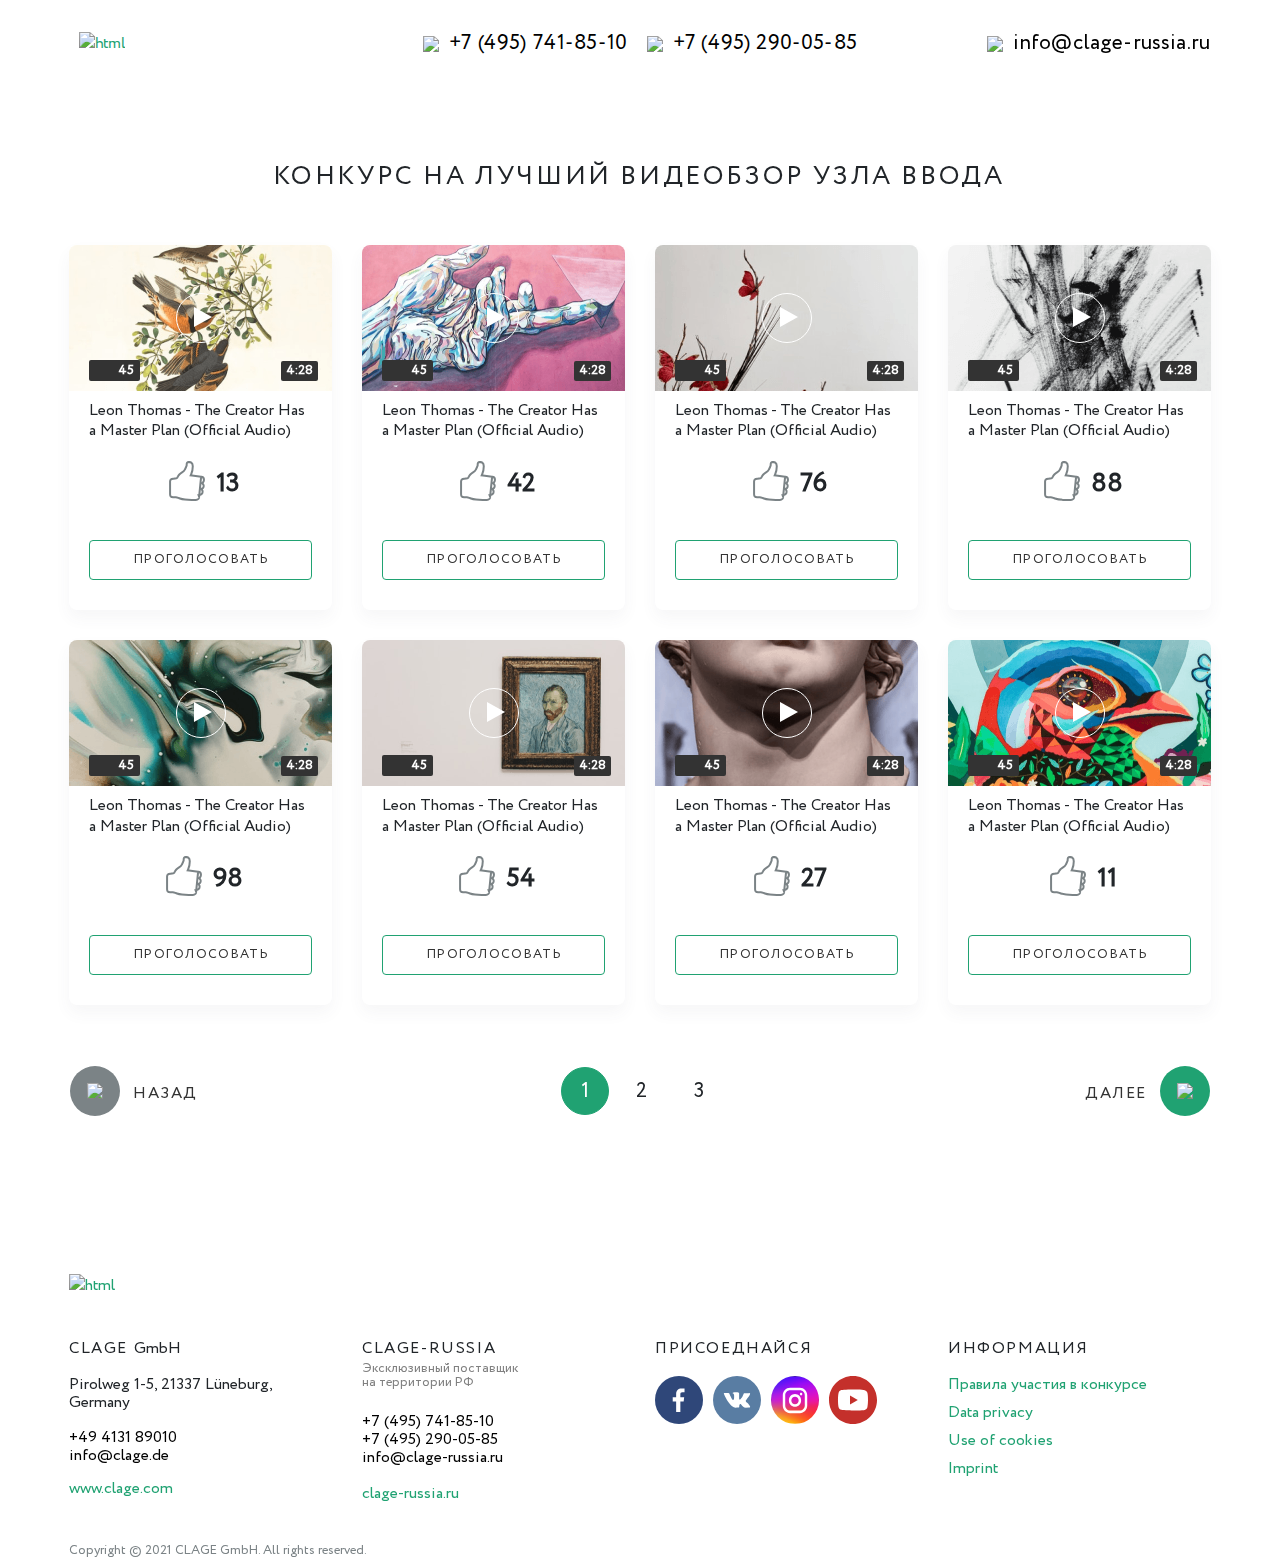
==== commit 0df81c3e: "for sergo" ====
--- a/public/index.html
+++ b/public/index.html
@@ -72,7 +72,9 @@
 										</div>
 										<div class="card1__watches"><img src="../img/svg/watches.svg"/><span>45</span>
 										</div>
-										<div class="card1__plays"><img src="../img/svg/playButton.svg"/>
+										<div class="card1__plays">
+											<!--img(src= "../img/svg/playButton.svg")-->
+											<div class="triangle-play"></div>
 										</div>
 										<div class="card1__videoTime"><span>4:28</span>
 										</div>
@@ -99,7 +101,9 @@
 										</div>
 										<div class="card1__watches"><img src="../img/svg/watches.svg"/><span>45</span>
 										</div>
-										<div class="card1__plays"><img src="../img/svg/playButton.svg"/>
+										<div class="card1__plays">
+											<!--img(src= "../img/svg/playButton.svg")-->
+											<div class="triangle-play"></div>
 										</div>
 										<div class="card1__videoTime"><span>4:28</span>
 										</div>
@@ -126,7 +130,9 @@
 										</div>
 										<div class="card1__watches"><img src="../img/svg/watches.svg"/><span>45</span>
 										</div>
-										<div class="card1__plays"><img src="../img/svg/playButton.svg"/>
+										<div class="card1__plays">
+											<!--img(src= "../img/svg/playButton.svg")-->
+											<div class="triangle-play"></div>
 										</div>
 										<div class="card1__videoTime"><span>4:28</span>
 										</div>
@@ -153,7 +159,9 @@
 										</div>
 										<div class="card1__watches"><img src="../img/svg/watches.svg"/><span>45</span>
 										</div>
-										<div class="card1__plays"><img src="../img/svg/playButton.svg"/>
+										<div class="card1__plays">
+											<!--img(src= "../img/svg/playButton.svg")-->
+											<div class="triangle-play"></div>
 										</div>
 										<div class="card1__videoTime"><span>4:28</span>
 										</div>
@@ -180,7 +188,9 @@
 										</div>
 										<div class="card1__watches"><img src="../img/svg/watches.svg"/><span>45</span>
 										</div>
-										<div class="card1__plays"><img src="../img/svg/playButton.svg"/>
+										<div class="card1__plays">
+											<!--img(src= "../img/svg/playButton.svg")-->
+											<div class="triangle-play"></div>
 										</div>
 										<div class="card1__videoTime"><span>4:28</span>
 										</div>
@@ -207,7 +217,9 @@
 										</div>
 										<div class="card1__watches"><img src="../img/svg/watches.svg"/><span>45</span>
 										</div>
-										<div class="card1__plays"><img src="../img/svg/playButton.svg"/>
+										<div class="card1__plays">
+											<!--img(src= "../img/svg/playButton.svg")-->
+											<div class="triangle-play"></div>
 										</div>
 										<div class="card1__videoTime"><span>4:28</span>
 										</div>
@@ -234,7 +246,9 @@
 										</div>
 										<div class="card1__watches"><img src="../img/svg/watches.svg"/><span>45</span>
 										</div>
-										<div class="card1__plays"><img src="../img/svg/playButton.svg"/>
+										<div class="card1__plays">
+											<!--img(src= "../img/svg/playButton.svg")-->
+											<div class="triangle-play"></div>
 										</div>
 										<div class="card1__videoTime"><span>4:28</span>
 										</div>
@@ -261,7 +275,9 @@
 										</div>
 										<div class="card1__watches"><img src="../img/svg/watches.svg"/><span>45</span>
 										</div>
-										<div class="card1__plays"><img src="../img/svg/playButton.svg"/>
+										<div class="card1__plays">
+											<!--img(src= "../img/svg/playButton.svg")-->
+											<div class="triangle-play"></div>
 										</div>
 										<div class="card1__videoTime"><span>4:28</span>
 										</div>
--- a/public/css/main.min.css
+++ b/public/css/main.min.css
@@ -1 +1 @@
-@charset "UTF-8";@font-face{font-display:swap;font-family:Circe;font-style:normal;font-weight:400;src:url(../fonts/Roboto-Regular/Circe-Regular.woff) format("woff")}.icon{fill:currentColor;display:inline-block;height:1em;width:1em}.icon-basket{font-size:2.4rem;width:.9166666667em}.icon-check{font-size:2.7rem;width:1em}.icon-fb,.icon-instagram{font-size:2.4rem;width:1em}.icon-telegram,.icon-viber{font-size:1.6rem;width:1em}.icon-vk{font-size:2.4rem;width:1em}.icon-whatsapp{font-size:1.6rem;width:1em}:root{--bs-blue:#0d6efd;--bs-indigo:#6610f2;--bs-purple:#6f42c1;--bs-pink:#d63384;--bs-red:#dc3545;--bs-orange:#fd7e14;--bs-yellow:#ffc107;--bs-green:#20a272;--bs-teal:#20c997;--bs-cyan:#0dcaf0;--bs-white:#fff;--bs-gray:#6c757d;--bs-gray-dark:#343a40;--bs-gray-100:#f8f9fa;--bs-gray-200:#e9ecef;--bs-gray-300:#dee2e6;--bs-gray-400:#ced4da;--bs-gray-500:#adb5bd;--bs-gray-600:#6c757d;--bs-gray-700:#495057;--bs-gray-800:#343a40;--bs-gray-900:#212529;--bs-primary:#20a272;--bs-secondary:#6c757d;--bs-danger:#dc3545;--bs-primary-rgb:32,162,114;--bs-secondary-rgb:108,117,125;--bs-danger-rgb:220,53,69;--bs-white-rgb:255,255,255;--bs-black-rgb:51,51,51;--bs-body-color-rgb:33,37,41;--bs-body-bg-rgb:255,255,255;--bs-font-sans-serif:"Circe",system-ui,-apple-system,"Segoe UI",Roboto,"Helvetica Neue",Arial,"Noto Sans","Liberation Sans",sans-serif,"Apple Color Emoji","Segoe UI Emoji","Segoe UI Symbol","Noto Color Emoji";--bs-font-monospace:SFMono-Regular,Menlo,Monaco,Consolas,"Liberation Mono","Courier New",monospace;--bs-gradient:linear-gradient(180deg,hsla(0,0%,100%,.15),hsla(0,0%,100%,0));--bs-body-font-family:var(--bs-font-sans-serif);--bs-body-font-size:1rem;--bs-body-font-weight:400;--bs-body-line-height:1.5;--bs-body-color:#212529;--bs-body-bg:#fff}*,:after,:before{box-sizing:border-box}body{-webkit-text-size-adjust:100%;-webkit-tap-highlight-color:rgba(51,51,51,0);background-color:var(--bs-body-bg);color:var(--bs-body-color);font-family:var(--bs-body-font-family);font-size:var(--bs-body-font-size);font-weight:var(--bs-body-font-weight);line-height:var(--bs-body-line-height);margin:0;text-align:var(--bs-body-text-align)}hr{background-color:currentColor;border:0;color:inherit;margin:1rem 0;opacity:.25}hr:not([size]){height:1px}.h1,.h2,.h3,.h4,.h5,.h6,h1,h2,h3,h4,h5,h6{font-weight:500;line-height:1.2;margin-bottom:.5rem;margin-top:0}.h1,h1{font-size:calc(1.375rem + 1.5vw)}.h2,h2{font-size:calc(1.325rem + .9vw)}.h3,h3{font-size:calc(1.3rem + .6vw)}.h4,h4{font-size:calc(1.275rem + .3vw)}.h5,h5{font-size:1.25rem}.h6,h6{font-size:1rem}p{margin-bottom:1rem;margin-top:0}abbr[data-bs-original-title],abbr[title]{cursor:help;-webkit-text-decoration:underline dotted;text-decoration:underline dotted;-webkit-text-decoration-skip-ink:none;text-decoration-skip-ink:none}address{font-style:normal;line-height:inherit;margin-bottom:1rem}ol,ul{padding-left:2rem}dl,ol,ul{margin-bottom:1rem;margin-top:0}ol ol,ol ul,ul ol,ul ul{margin-bottom:0}dt{font-weight:700}dd{margin-bottom:.5rem;margin-left:0}blockquote{margin:0 0 1rem}b,strong{font-weight:bolder}.small,small{font-size:.875em}.mark,mark{background-color:#fcf8e3;padding:.2em}sub,sup{font-size:.75em;line-height:0;position:relative;vertical-align:baseline}sub{bottom:-.25em}sup{top:-.5em}a{color:#20a272;text-decoration:none}a:hover{color:#1a825b}a:not([href]):not([class]),a:not([href]):not([class]):hover{color:inherit;text-decoration:none}code,kbd,pre,samp{direction:ltr;font-family:var(--bs-font-monospace);font-size:1em;unicode-bidi:bidi-override}pre{display:block;font-size:.875em;margin-bottom:1rem;margin-top:0;overflow:auto}pre code{color:inherit;font-size:inherit;word-break:normal}code{word-wrap:break-word;color:#d63384;font-size:.875em}a>code{color:inherit}kbd{background-color:#212529;border-radius:.2rem;color:#fff;font-size:.875em;padding:.2rem .4rem}kbd kbd{font-size:1em;font-weight:700;padding:0}figure{margin:0 0 1rem}img,svg{vertical-align:middle}table{border-collapse:collapse;caption-side:bottom}caption{color:#6c757d;padding-bottom:.5rem;padding-top:.5rem;text-align:left}th{text-align:inherit;text-align:-webkit-match-parent}tbody,td,tfoot,th,thead,tr{border:0 solid;border-color:inherit}label{display:inline-block}button{border-radius:0}button:focus:not(:focus-visible){outline:0}button,input,optgroup,select,textarea{font-family:inherit;font-size:inherit;line-height:inherit;margin:0}button,select{text-transform:none}[role=button]{cursor:pointer}select{word-wrap:normal}select:disabled{opacity:1}[list]::-webkit-calendar-picker-indicator{display:none}[type=button],[type=reset],[type=submit],button{-webkit-appearance:button}[type=button]:not(:disabled),[type=reset]:not(:disabled),[type=submit]:not(:disabled),button:not(:disabled){cursor:pointer}::-moz-focus-inner{border-style:none;padding:0}textarea{resize:vertical}fieldset{border:0;margin:0;min-width:0;padding:0}legend{float:left;font-size:calc(1.275rem + .3vw);line-height:inherit;margin-bottom:.5rem;padding:0;width:100%}legend+*{clear:left}::-webkit-datetime-edit-day-field,::-webkit-datetime-edit-fields-wrapper,::-webkit-datetime-edit-hour-field,::-webkit-datetime-edit-minute,::-webkit-datetime-edit-month-field,::-webkit-datetime-edit-text,::-webkit-datetime-edit-year-field{padding:0}::-webkit-inner-spin-button{height:auto}[type=search]{-webkit-appearance:textfield;outline-offset:-2px}::-webkit-search-decoration{-webkit-appearance:none}::-webkit-color-swatch-wrapper{padding:0}::file-selector-button{font:inherit}::-webkit-file-upload-button{-webkit-appearance:button;font:inherit}output{display:inline-block}iframe{border:0}summary{cursor:pointer;display:list-item}progress{vertical-align:baseline}[hidden]{display:none!important}.lead{font-size:1.25rem;font-weight:300}.display-1{font-size:calc(1.625rem + 4.5vw);font-weight:300;line-height:1.2}.display-2{font-size:calc(1.575rem + 3.9vw);font-weight:300;line-height:1.2}.display-3{font-size:calc(1.525rem + 3.3vw);font-weight:300;line-height:1.2}.display-4{font-size:calc(1.475rem + 2.7vw);font-weight:300;line-height:1.2}.display-5{font-size:calc(1.425rem + 2.1vw);font-weight:300;line-height:1.2}.display-6{font-size:calc(1.375rem + 1.5vw);font-weight:300;line-height:1.2}.list-inline,.list-unstyled{list-style:none;padding-left:0}.list-inline-item{display:inline-block}.list-inline-item:not(:last-child){margin-right:.5rem}.initialism{font-size:.875em;text-transform:uppercase}.blockquote{font-size:1.25rem;margin-bottom:1rem}.blockquote>:last-child{margin-bottom:0}.blockquote-footer{color:#6c757d;font-size:.875em;margin-bottom:1rem;margin-top:-1rem}.blockquote-footer:before{content:"— "}.container,.container-fluid,.container-lg,.container-md,.container-sm,.container-xl{margin-left:auto;margin-right:auto;padding-left:var(--bs-gutter-x,15px);padding-right:var(--bs-gutter-x,15px);width:100%}.row{--bs-gutter-x:1.875rem;--bs-gutter-y:0;display:flex;flex-wrap:wrap;margin-left:calc(var(--bs-gutter-x)*-.5);margin-right:calc(var(--bs-gutter-x)*-.5);margin-top:calc(var(--bs-gutter-y)*-1)}.row>*{flex-shrink:0;margin-top:var(--bs-gutter-y);max-width:100%;padding-left:calc(var(--bs-gutter-x)*.5);padding-right:calc(var(--bs-gutter-x)*.5);width:100%}.col{flex:1 0 0%}.row-cols-auto>*{flex:0 0 auto;width:auto}.row-cols-1>*{flex:0 0 auto;width:100%}.row-cols-2>*{flex:0 0 auto;width:50%}.row-cols-3>*{flex:0 0 auto;width:33.3333333333%}.row-cols-4>*{flex:0 0 auto;width:25%}.row-cols-5>*{flex:0 0 auto;width:20%}.row-cols-6>*{flex:0 0 auto;width:16.6666666667%}.col-auto{flex:0 0 auto;width:auto}.col-1{flex:0 0 auto;width:8.33333333%}.col-2{flex:0 0 auto;width:16.66666667%}.col-3{flex:0 0 auto;width:25%}.col-4{flex:0 0 auto;width:33.33333333%}.col-5{flex:0 0 auto;width:41.66666667%}.col-6{flex:0 0 auto;width:50%}.col-7{flex:0 0 auto;width:58.33333333%}.col-8{flex:0 0 auto;width:66.66666667%}.col-9{flex:0 0 auto;width:75%}.col-10{flex:0 0 auto;width:83.33333333%}.col-11{flex:0 0 auto;width:91.66666667%}.col-12{flex:0 0 auto;width:100%}.offset-1{margin-left:8.33333333%}.offset-2{margin-left:16.66666667%}.offset-3{margin-left:25%}.offset-4{margin-left:33.33333333%}.offset-5{margin-left:41.66666667%}.offset-6{margin-left:50%}.offset-7{margin-left:58.33333333%}.offset-8{margin-left:66.66666667%}.offset-9{margin-left:75%}.offset-10{margin-left:83.33333333%}.offset-11{margin-left:91.66666667%}.g-0,.gx-0{--bs-gutter-x:0}.g-0,.gy-0{--bs-gutter-y:0}.g-1,.gx-1{--bs-gutter-x:0.25rem}.g-1,.gy-1{--bs-gutter-y:0.25rem}.g-2,.gx-2{--bs-gutter-x:0.5rem}.g-2,.gy-2{--bs-gutter-y:0.5rem}.g-3,.gx-3{--bs-gutter-x:1rem}.g-3,.gy-3{--bs-gutter-y:1rem}.g-4,.gx-4{--bs-gutter-x:1.5rem}.g-4,.gy-4{--bs-gutter-y:1.5rem}.g-5,.gx-5{--bs-gutter-x:3rem}.g-5,.gy-5{--bs-gutter-y:3rem}.form-label{margin-bottom:.5rem}.col-form-label{font-size:inherit;line-height:1.5;margin-bottom:0;padding-bottom:calc(.375rem + 1px);padding-top:calc(.375rem + 1px)}.col-form-label-lg{font-size:1.25rem;padding-bottom:calc(.5rem + 1px);padding-top:calc(.5rem + 1px)}.col-form-label-sm{font-size:.875rem;padding-bottom:calc(.25rem + 1px);padding-top:calc(.25rem + 1px)}.form-text{color:#6c757d;font-size:.875em;margin-top:.25rem}.form-control{-webkit-appearance:none;-moz-appearance:none;appearance:none;background-clip:padding-box;background-color:#fff;border:1px solid #ced4da;border-radius:.25rem;color:#212529;display:block;font-size:1rem;font-weight:400;line-height:1.5;padding:.375rem .75rem;transition:border-color .15s ease-in-out,box-shadow .15s ease-in-out;width:100%}.form-control[type=file]{overflow:hidden}.form-control[type=file]:not(:disabled):not([readonly]){cursor:pointer}.form-control:focus{background-color:#fff;border-color:#90d1b9;box-shadow:none;color:#212529;outline:0}.form-control::-webkit-date-and-time-value{height:1.5em}.form-control::-moz-placeholder{color:#6c757d;opacity:1}.form-control::placeholder{color:#6c757d;opacity:1}.form-control:disabled,.form-control[readonly]{background-color:#e9ecef;opacity:1}.form-control::file-selector-button{-webkit-margin-end:.75rem;background-color:#e9ecef;border:0 solid;border-color:inherit;border-inline-end-width:1px;border-radius:0;color:#212529;margin:-.375rem -.75rem;margin-inline-end:.75rem;padding:.375rem .75rem;pointer-events:none;transition:color .15s ease-in-out,background-color .15s ease-in-out,border-color .15s ease-in-out,box-shadow .15s ease-in-out}.form-control:hover:not(:disabled):not([readonly])::file-selector-button{background-color:#dde0e3}.form-control::-webkit-file-upload-button{-webkit-margin-end:.75rem;background-color:#e9ecef;border:0 solid;border-color:inherit;border-inline-end-width:1px;border-radius:0;color:#212529;margin:-.375rem -.75rem;margin-inline-end:.75rem;padding:.375rem .75rem;pointer-events:none;-webkit-transition:color .15s ease-in-out,background-color .15s ease-in-out,border-color .15s ease-in-out,box-shadow .15s ease-in-out;transition:color .15s ease-in-out,background-color .15s ease-in-out,border-color .15s ease-in-out,box-shadow .15s ease-in-out}.form-control:hover:not(:disabled):not([readonly])::-webkit-file-upload-button{background-color:#dde0e3}.form-control-plaintext{background-color:transparent;border:solid transparent;border-width:1px 0;color:#212529;display:block;line-height:1.5;margin-bottom:0;padding:.375rem 0;width:100%}.form-control-plaintext.form-control-lg,.form-control-plaintext.form-control-sm{padding-left:0;padding-right:0}.form-control-sm{border-radius:.2rem;font-size:.875rem;min-height:calc(1.5em + .5rem + 2px);padding:.25rem .5rem}.form-control-sm::file-selector-button{-webkit-margin-end:.5rem;margin:-.25rem -.5rem;margin-inline-end:.5rem;padding:.25rem .5rem}.form-control-sm::-webkit-file-upload-button{-webkit-margin-end:.5rem;margin:-.25rem -.5rem;margin-inline-end:.5rem;padding:.25rem .5rem}.form-control-lg{border-radius:.3rem;font-size:1.25rem;min-height:calc(1.5em + 1rem + 2px);padding:.5rem 1rem}.form-control-lg::file-selector-button{-webkit-margin-end:1rem;margin:-.5rem -1rem;margin-inline-end:1rem;padding:.5rem 1rem}.form-control-lg::-webkit-file-upload-button{-webkit-margin-end:1rem;margin:-.5rem -1rem;margin-inline-end:1rem;padding:.5rem 1rem}textarea.form-control{min-height:calc(1.5em + .75rem + 2px)}textarea.form-control-sm{min-height:calc(1.5em + .5rem + 2px)}textarea.form-control-lg{min-height:calc(1.5em + 1rem + 2px)}.form-control-color{height:auto;padding:.375rem;width:3rem}.form-control-color:not(:disabled):not([readonly]){cursor:pointer}.form-control-color::-moz-color-swatch{border-radius:.25rem;height:1.5em}.form-control-color::-webkit-color-swatch{border-radius:.25rem;height:1.5em}.form-select,.select2-container--default .select2-selection--single{-moz-padding-start:calc(.75rem - 3px);-webkit-appearance:none;-moz-appearance:none;appearance:none;background-color:#fff;background-image:url("data:image/svg+xml;charset=utf-8,%3Csvg xmlns='http://www.w3.org/2000/svg' viewBox='0 0 16 16'%3E%3Cpath fill='none' stroke='%23343a40' stroke-linecap='round' stroke-linejoin='round' stroke-width='2' d='m2 5 6 6 6-6'/%3E%3C/svg%3E");background-position:right .75rem center;background-repeat:no-repeat;background-size:16px 12px;border:1px solid #ced4da;border-radius:.25rem;color:#212529;display:block;font-size:1rem;font-weight:400;line-height:1.5;padding:.375rem 2.25rem .375rem .75rem;transition:border-color .15s ease-in-out,box-shadow .15s ease-in-out;width:100%}.form-select:focus,.select2-container--default .select2-selection--single:focus{border-color:#90d1b9;box-shadow:0 0 0 .25rem rgba(32,162,114,.25);outline:0}.form-select[multiple],.form-select[size]:not([size="1"]),.select2-container--default [multiple].select2-selection--single,.select2-container--default [size].select2-selection--single:not([size="1"]){background-image:none;padding-right:.75rem}.form-select:disabled,.select2-container--default .select2-selection--single:disabled{background-color:#e9ecef}.form-select:-moz-focusring,.select2-container--default .select2-selection--single:-moz-focusring{color:transparent;text-shadow:0 0 0 #212529}.form-select-sm{border-radius:.2rem;font-size:.875rem;padding-bottom:.25rem;padding-left:.5rem;padding-top:.25rem}.form-select-lg{border-radius:.3rem;font-size:1.25rem;padding-bottom:.5rem;padding-left:1rem;padding-top:.5rem}.form-check{display:block;margin-bottom:.125rem;min-height:1.5rem;padding-left:1.5em}.form-check .form-check-input{float:left;margin-left:-1.5em}.form-check-input{color-adjust:exact;-webkit-appearance:none;-moz-appearance:none;appearance:none;background-color:#fff;background-position:50%;background-repeat:no-repeat;background-size:contain;border:1px solid rgba(51,51,51,.25);height:1em;margin-top:.25em;-webkit-print-color-adjust:exact;vertical-align:top;width:1em}.form-check-input[type=checkbox]{border-radius:.25em}.form-check-input[type=radio]{border-radius:50%}.form-check-input:active{filter:brightness(90%)}.form-check-input:focus{border-color:#90d1b9;box-shadow:none;outline:0}.form-check-input:checked{background-color:#20a272;border-color:#20a272}.form-check-input:checked[type=checkbox]{background-image:url("data:image/svg+xml;charset=utf-8,%3Csvg xmlns='http://www.w3.org/2000/svg' viewBox='0 0 20 20'%3E%3Cpath fill='none' stroke='%23fff' stroke-linecap='round' stroke-linejoin='round' stroke-width='3' d='m6 10 3 3 6-6'/%3E%3C/svg%3E")}.form-check-input:checked[type=radio]{background-image:url("data:image/svg+xml;charset=utf-8,%3Csvg xmlns='http://www.w3.org/2000/svg' viewBox='-4 -4 8 8'%3E%3Ccircle r='2' fill='%23fff'/%3E%3C/svg%3E")}.form-check-input[type=checkbox]:indeterminate{background-color:#20a272;background-image:url("data:image/svg+xml;charset=utf-8,%3Csvg xmlns='http://www.w3.org/2000/svg' viewBox='0 0 20 20'%3E%3Cpath fill='none' stroke='%23fff' stroke-linecap='round' stroke-linejoin='round' stroke-width='3' d='M6 10h8'/%3E%3C/svg%3E");border-color:#20a272}.form-check-input:disabled{filter:none;opacity:.5;pointer-events:none}.form-check-input:disabled~.form-check-label,.form-check-input[disabled]~.form-check-label{opacity:.5}.form-switch{padding-left:2.5em}.form-switch .form-check-input{background-image:url("data:image/svg+xml;charset=utf-8,%3Csvg xmlns='http://www.w3.org/2000/svg' viewBox='-4 -4 8 8'%3E%3Ccircle r='3' fill='rgba(0, 0, 0, 0.25)'/%3E%3C/svg%3E");background-position:0;border-radius:2em;margin-left:-2.5em;transition:background-position .15s ease-in-out;width:2em}.form-switch .form-check-input:focus{background-image:url("data:image/svg+xml;charset=utf-8,%3Csvg xmlns='http://www.w3.org/2000/svg' viewBox='-4 -4 8 8'%3E%3Ccircle r='3' fill='%2390d1b9'/%3E%3C/svg%3E")}.form-switch .form-check-input:checked{background-image:url("data:image/svg+xml;charset=utf-8,%3Csvg xmlns='http://www.w3.org/2000/svg' viewBox='-4 -4 8 8'%3E%3Ccircle r='3' fill='%23fff'/%3E%3C/svg%3E");background-position:100%}.form-check-inline{display:inline-block;margin-right:1rem}.btn-check{clip:rect(0,0,0,0);pointer-events:none;position:absolute}.btn-check:disabled+.btn,.btn-check:disabled+.card1__btn,.btn-check:disabled+.navbtns__btn,.btn-check:disabled+.navbtns__txt-btn,.btn-check[disabled]+.btn,.btn-check[disabled]+.card1__btn,.btn-check[disabled]+.navbtns__btn,.btn-check[disabled]+.navbtns__txt-btn{filter:none;opacity:.65;pointer-events:none}.form-range{-webkit-appearance:none;-moz-appearance:none;appearance:none;background-color:transparent;height:1.5rem;padding:0;width:100%}.form-range:focus{outline:0}.form-range:focus::-webkit-slider-thumb{box-shadow:0 0 0 1px #fff,none}.form-range:focus::-moz-range-thumb{box-shadow:0 0 0 1px #fff,none}.form-range::-moz-focus-outer{border:0}.form-range::-webkit-slider-thumb{-webkit-appearance:none;appearance:none;background-color:#20a272;border:0;border-radius:1rem;height:1rem;margin-top:-.25rem;-webkit-transition:background-color .15s ease-in-out,border-color .15s ease-in-out,box-shadow .15s ease-in-out;transition:background-color .15s ease-in-out,border-color .15s ease-in-out,box-shadow .15s ease-in-out;width:1rem}.form-range::-webkit-slider-thumb:active{background-color:#bce3d5}.form-range::-webkit-slider-runnable-track{background-color:#dee2e6;border-color:transparent;border-radius:1rem;color:transparent;cursor:pointer;height:.5rem;width:100%}.form-range::-moz-range-thumb{-moz-appearance:none;appearance:none;background-color:#20a272;border:0;border-radius:1rem;height:1rem;-moz-transition:background-color .15s ease-in-out,border-color .15s ease-in-out,box-shadow .15s ease-in-out;transition:background-color .15s ease-in-out,border-color .15s ease-in-out,box-shadow .15s ease-in-out;width:1rem}.form-range::-moz-range-thumb:active{background-color:#bce3d5}.form-range::-moz-range-track{background-color:#dee2e6;border-color:transparent;border-radius:1rem;color:transparent;cursor:pointer;height:.5rem;width:100%}.form-range:disabled{pointer-events:none}.form-range:disabled::-webkit-slider-thumb{background-color:#adb5bd}.form-range:disabled::-moz-range-thumb{background-color:#adb5bd}.form-floating{position:relative}.form-floating>.form-control,.form-floating>.form-select,.select2-container--default .form-floating>.select2-selection--single{height:calc(3.5rem + 2px);line-height:1.25}.form-floating>label{border:1px solid transparent;height:100%;left:0;padding:1rem .75rem;pointer-events:none;position:absolute;top:0;transform-origin:0 0;transition:opacity .1s ease-in-out,transform .1s ease-in-out}.form-floating>.form-control{padding:1rem .75rem}.form-floating>.form-control::-moz-placeholder{color:transparent}.form-floating>.form-control::placeholder{color:transparent}.form-floating>.form-control:not(:-moz-placeholder-shown){padding-bottom:.625rem;padding-top:1.625rem}.form-floating>.form-control:focus,.form-floating>.form-control:not(:placeholder-shown){padding-bottom:.625rem;padding-top:1.625rem}.form-floating>.form-control:-webkit-autofill{padding-bottom:.625rem;padding-top:1.625rem}.form-floating>.form-select,.select2-container--default .form-floating>.select2-selection--single{padding-bottom:.625rem;padding-top:1.625rem}.form-floating>.form-control:not(:-moz-placeholder-shown)~label{opacity:.65;transform:scale(.85) translateY(-.5rem) translateX(.15rem)}.form-floating>.form-control:focus~label,.form-floating>.form-control:not(:placeholder-shown)~label,.form-floating>.form-select~label,.select2-container--default .form-floating>.select2-selection--single~label{opacity:.65;transform:scale(.85) translateY(-.5rem) translateX(.15rem)}.form-floating>.form-control:-webkit-autofill~label{opacity:.65;transform:scale(.85) translateY(-.5rem) translateX(.15rem)}.input-group{align-items:stretch;display:flex;flex-wrap:wrap;position:relative;width:100%}.input-group>.form-control,.input-group>.form-select,.select2-container--default .input-group>.select2-selection--single{flex:1 1 auto;min-width:0;position:relative;width:1%}.input-group>.form-control:focus,.input-group>.form-select:focus,.select2-container--default .input-group>.select2-selection--single:focus{z-index:3}.input-group .btn,.input-group .card1__btn,.input-group .navbtns__btn,.input-group .navbtns__txt-btn{position:relative;z-index:2}.input-group .btn:focus,.input-group .card1__btn:focus,.input-group .navbtns__btn:focus,.input-group .navbtns__txt-btn:focus{z-index:3}.input-group-text{align-items:center;background-color:#e9ecef;border:1px solid #ced4da;border-radius:.25rem;color:#212529;display:flex;font-size:1rem;font-weight:400;line-height:1.5;padding:.375rem .75rem;text-align:center;white-space:nowrap}.input-group-lg>.btn,.input-group-lg>.card1__btn,.input-group-lg>.form-control,.input-group-lg>.form-select,.input-group-lg>.input-group-text,.input-group-lg>.navbtns__btn,.input-group-lg>.navbtns__txt-btn,.select2-container--default .input-group-lg>.select2-selection--single{border-radius:.3rem;font-size:1.25rem;padding:.5rem 1rem}.input-group-sm>.btn,.input-group-sm>.card1__btn,.input-group-sm>.form-control,.input-group-sm>.form-select,.input-group-sm>.input-group-text,.input-group-sm>.navbtns__btn,.input-group-sm>.navbtns__txt-btn,.select2-container--default .input-group-sm>.select2-selection--single{border-radius:.2rem;font-size:.875rem;padding:.25rem .5rem}.input-group-lg>.form-select,.input-group-sm>.form-select,.select2-container--default .input-group-lg>.select2-selection--single,.select2-container--default .input-group-sm>.select2-selection--single{padding-right:3rem}.input-group.has-validation>.dropdown-toggle:nth-last-child(n+4),.input-group.has-validation>:nth-last-child(n+3):not(.dropdown-toggle):not(.dropdown-menu),.input-group:not(.has-validation)>.dropdown-toggle:nth-last-child(n+3),.input-group:not(.has-validation)>:not(:last-child):not(.dropdown-toggle):not(.dropdown-menu){border-bottom-right-radius:0;border-top-right-radius:0}.input-group>:not(:first-child):not(.dropdown-menu):not(.valid-tooltip):not(.valid-feedback):not(.invalid-tooltip):not(.invalid-feedback){border-bottom-left-radius:0;border-top-left-radius:0;margin-left:-1px}.valid-feedback{color:#20a272;display:none;font-size:.875em;margin-top:.25rem;width:100%}.valid-tooltip{background-color:rgba(32,162,114,.9);border-radius:.25rem;color:#333;display:none;font-size:.875rem;margin-top:.1rem;max-width:100%;padding:.25rem .5rem;position:absolute;top:100%;z-index:5}.is-valid~.valid-feedback,.is-valid~.valid-tooltip,.was-validated :valid~.valid-feedback,.was-validated :valid~.valid-tooltip{display:block}.form-control.is-valid,.was-validated .form-control:valid{border-color:#20a272}.form-control.is-valid:focus,.was-validated .form-control:valid:focus{border-color:#20a272;box-shadow:0 0 0 .25rem rgba(32,162,114,.25)}.form-select.is-valid,.select2-container--default .is-valid.select2-selection--single,.select2-container--default .was-validated .select2-selection--single:valid,.was-validated .form-select:valid,.was-validated .select2-container--default .select2-selection--single:valid{border-color:#20a272}.form-select.is-valid:focus,.select2-container--default .is-valid.select2-selection--single:focus,.select2-container--default .was-validated .select2-selection--single:valid:focus,.was-validated .form-select:valid:focus,.was-validated .select2-container--default .select2-selection--single:valid:focus{border-color:#20a272;box-shadow:0 0 0 .25rem rgba(32,162,114,.25)}.form-check-input.is-valid,.was-validated .form-check-input:valid{border-color:#20a272}.form-check-input.is-valid:checked,.was-validated .form-check-input:valid:checked{background-color:#20a272}.form-check-input.is-valid:focus,.was-validated .form-check-input:valid:focus{box-shadow:0 0 0 .25rem rgba(32,162,114,.25)}.form-check-input.is-valid~.form-check-label,.was-validated .form-check-input:valid~.form-check-label{color:#20a272}.form-check-inline .form-check-input~.valid-feedback{margin-left:.5em}.input-group .form-control.is-valid,.input-group .form-select.is-valid,.input-group .select2-container--default .is-valid.select2-selection--single,.select2-container--default .input-group .is-valid.select2-selection--single,.select2-container--default .was-validated .input-group .select2-selection--single:valid,.was-validated .input-group .form-control:valid,.was-validated .input-group .form-select:valid,.was-validated .input-group .select2-container--default .select2-selection--single:valid{z-index:1}.input-group .form-control.is-valid:focus,.input-group .form-select.is-valid:focus,.input-group .select2-container--default .is-valid.select2-selection--single:focus,.select2-container--default .input-group .is-valid.select2-selection--single:focus,.select2-container--default .was-validated .input-group .select2-selection--single:valid:focus,.was-validated .input-group .form-control:valid:focus,.was-validated .input-group .form-select:valid:focus,.was-validated .input-group .select2-container--default .select2-selection--single:valid:focus{z-index:3}.invalid-feedback{color:#dc3545;display:none;font-size:.875em;margin-top:.25rem;width:100%}.invalid-tooltip{background-color:rgba(220,53,69,.9);border-radius:.25rem;color:#fff;display:none;font-size:.875rem;margin-top:.1rem;max-width:100%;padding:.25rem .5rem;position:absolute;top:100%;z-index:5}.is-invalid~.invalid-feedback,.is-invalid~.invalid-tooltip,.was-validated :invalid~.invalid-feedback,.was-validated :invalid~.invalid-tooltip{display:block}.form-control.is-invalid,.was-validated .form-control:invalid{border-color:#dc3545}.form-control.is-invalid:focus,.was-validated .form-control:invalid:focus{border-color:#dc3545;box-shadow:0 0 0 .25rem rgba(220,53,69,.25)}.form-select.is-invalid,.select2-container--default .is-invalid.select2-selection--single,.select2-container--default .was-validated .select2-selection--single:invalid,.was-validated .form-select:invalid,.was-validated .select2-container--default .select2-selection--single:invalid{border-color:#dc3545}.form-select.is-invalid:focus,.select2-container--default .is-invalid.select2-selection--single:focus,.select2-container--default .was-validated .select2-selection--single:invalid:focus,.was-validated .form-select:invalid:focus,.was-validated .select2-container--default .select2-selection--single:invalid:focus{border-color:#dc3545;box-shadow:0 0 0 .25rem rgba(220,53,69,.25)}.form-check-input.is-invalid,.was-validated .form-check-input:invalid{border-color:#dc3545}.form-check-input.is-invalid:checked,.was-validated .form-check-input:invalid:checked{background-color:#dc3545}.form-check-input.is-invalid:focus,.was-validated .form-check-input:invalid:focus{box-shadow:0 0 0 .25rem rgba(220,53,69,.25)}.form-check-input.is-invalid~.form-check-label,.was-validated .form-check-input:invalid~.form-check-label{color:#dc3545}.form-check-inline .form-check-input~.invalid-feedback{margin-left:.5em}.input-group .form-control.is-invalid,.input-group .form-select.is-invalid,.input-group .select2-container--default .is-invalid.select2-selection--single,.select2-container--default .input-group .is-invalid.select2-selection--single,.select2-container--default .was-validated .input-group .select2-selection--single:invalid,.was-validated .input-group .form-control:invalid,.was-validated .input-group .form-select:invalid,.was-validated .input-group .select2-container--default .select2-selection--single:invalid{z-index:2}.input-group .form-control.is-invalid:focus,.input-group .form-select.is-invalid:focus,.input-group .select2-container--default .is-invalid.select2-selection--single:focus,.select2-container--default .input-group .is-invalid.select2-selection--single:focus,.select2-container--default .was-validated .input-group .select2-selection--single:invalid:focus,.was-validated .input-group .form-control:invalid:focus,.was-validated .input-group .form-select:invalid:focus,.was-validated .input-group .select2-container--default .select2-selection--single:invalid:focus{z-index:3}.btn,.card1__btn,.navbtns__btn,.navbtns__txt-btn{background-color:transparent;border:1px solid transparent;border-radius:.25rem;color:#212529;cursor:pointer;display:inline-block;font-size:1rem;font-weight:400;line-height:1.5;padding:.375rem .75rem;text-align:center;transition:color .15s ease-in-out,background-color .15s ease-in-out,border-color .15s ease-in-out,box-shadow .15s ease-in-out;-webkit-user-select:none;-moz-user-select:none;user-select:none;vertical-align:middle}.btn:hover,.card1__btn:hover,.navbtns__btn:hover,.navbtns__txt-btn:hover{color:#212529}.btn-check:focus+.btn,.btn-check:focus+.card1__btn,.btn-check:focus+.navbtns__btn,.btn-check:focus+.navbtns__txt-btn,.btn:focus,.card1__btn:focus,.navbtns__btn:focus,.navbtns__txt-btn:focus{box-shadow:none;outline:0}.btn.disabled,.btn:disabled,.card1__btn:disabled,.disabled.card1__btn,.disabled.navbtns__btn,.disabled.navbtns__txt-btn,.navbtns__btn:disabled,.navbtns__txt-btn:disabled,fieldset:disabled .btn,fieldset:disabled .card1__btn,fieldset:disabled .navbtns__btn,fieldset:disabled .navbtns__txt-btn{opacity:.65;pointer-events:none}.btn-primary{background-color:#20a272;border-color:#20a272;color:#333}.btn-check:focus+.btn-primary,.btn-primary:focus,.btn-primary:hover{background-color:#41b087;border-color:#36ab80;color:#333}.btn-check:focus+.btn-primary,.btn-primary:focus{box-shadow:0 0 0 .25rem rgba(35,145,105,.5)}.btn-check:active+.btn-primary,.btn-check:checked+.btn-primary,.btn-primary.active,.btn-primary:active,.show>.btn-primary.dropdown-toggle{background-color:#4db58e;border-color:#36ab80;color:#333}.btn-check:active+.btn-primary:focus,.btn-check:checked+.btn-primary:focus,.btn-primary.active:focus,.btn-primary:active:focus,.show>.btn-primary.dropdown-toggle:focus{box-shadow:0 0 0 .25rem rgba(35,145,105,.5)}.btn-primary.disabled,.btn-primary:disabled{background-color:#20a272;border-color:#20a272;color:#333}.btn-secondary{background-color:#6c757d;border-color:#6c757d;color:#fff}.btn-check:focus+.btn-secondary,.btn-secondary:focus,.btn-secondary:hover{background-color:#5c636a;border-color:#565e64;color:#fff}.btn-check:focus+.btn-secondary,.btn-secondary:focus{box-shadow:0 0 0 .25rem hsla(208,6%,54%,.5)}.btn-check:active+.btn-secondary,.btn-check:checked+.btn-secondary,.btn-secondary.active,.btn-secondary:active,.show>.btn-secondary.dropdown-toggle{background-color:#565e64;border-color:#51585e;color:#fff}.btn-check:active+.btn-secondary:focus,.btn-check:checked+.btn-secondary:focus,.btn-secondary.active:focus,.btn-secondary:active:focus,.show>.btn-secondary.dropdown-toggle:focus{box-shadow:0 0 0 .25rem hsla(208,6%,54%,.5)}.btn-secondary.disabled,.btn-secondary:disabled{background-color:#6c757d;border-color:#6c757d;color:#fff}.btn-danger{background-color:#dc3545;border-color:#dc3545;color:#fff}.btn-check:focus+.btn-danger,.btn-danger:focus,.btn-danger:hover{background-color:#bb2d3b;border-color:#b02a37;color:#fff}.btn-check:focus+.btn-danger,.btn-danger:focus{box-shadow:0 0 0 .25rem rgba(225,83,97,.5)}.btn-check:active+.btn-danger,.btn-check:checked+.btn-danger,.btn-danger.active,.btn-danger:active,.show>.btn-danger.dropdown-toggle{background-color:#b02a37;border-color:#a52834;color:#fff}.btn-check:active+.btn-danger:focus,.btn-check:checked+.btn-danger:focus,.btn-danger.active:focus,.btn-danger:active:focus,.show>.btn-danger.dropdown-toggle:focus{box-shadow:0 0 0 .25rem rgba(225,83,97,.5)}.btn-danger.disabled,.btn-danger:disabled{background-color:#dc3545;border-color:#dc3545;color:#fff}.btn-outline-primary,.card1__btn{border-color:#20a272;color:#20a272}.btn-outline-primary:hover,.card1__btn:hover{background-color:#20a272;border-color:#20a272;color:#333}.btn-check:focus+.btn-outline-primary,.btn-check:focus+.card1__btn,.btn-outline-primary:focus,.card1__btn:focus{box-shadow:0 0 0 .25rem rgba(32,162,114,.5)}.active.card1__btn,.btn-check:active+.btn-outline-primary,.btn-check:active+.card1__btn,.btn-check:checked+.btn-outline-primary,.btn-check:checked+.card1__btn,.btn-outline-primary.active,.btn-outline-primary.dropdown-toggle.show,.btn-outline-primary:active,.card1__btn:active,.dropdown-toggle.show.card1__btn{background-color:#20a272;border-color:#20a272;color:#333}.active.card1__btn:focus,.btn-check:active+.btn-outline-primary:focus,.btn-check:active+.card1__btn:focus,.btn-check:checked+.btn-outline-primary:focus,.btn-check:checked+.card1__btn:focus,.btn-outline-primary.active:focus,.btn-outline-primary.dropdown-toggle.show:focus,.btn-outline-primary:active:focus,.card1__btn:active:focus,.dropdown-toggle.show.card1__btn:focus{box-shadow:0 0 0 .25rem rgba(32,162,114,.5)}.btn-outline-primary.disabled,.btn-outline-primary:disabled,.card1__btn:disabled,.disabled.card1__btn{background-color:transparent;color:#20a272}.btn-outline-secondary{border-color:#6c757d;color:#6c757d}.btn-outline-secondary:hover{background-color:#6c757d;border-color:#6c757d;color:#fff}.btn-check:focus+.btn-outline-secondary,.btn-outline-secondary:focus{box-shadow:0 0 0 .25rem hsla(208,7%,46%,.5)}.btn-check:active+.btn-outline-secondary,.btn-check:checked+.btn-outline-secondary,.btn-outline-secondary.active,.btn-outline-secondary.dropdown-toggle.show,.btn-outline-secondary:active{background-color:#6c757d;border-color:#6c757d;color:#fff}.btn-check:active+.btn-outline-secondary:focus,.btn-check:checked+.btn-outline-secondary:focus,.btn-outline-secondary.active:focus,.btn-outline-secondary.dropdown-toggle.show:focus,.btn-outline-secondary:active:focus{box-shadow:0 0 0 .25rem hsla(208,7%,46%,.5)}.btn-outline-secondary.disabled,.btn-outline-secondary:disabled{background-color:transparent;color:#6c757d}.btn-outline-danger{border-color:#dc3545;color:#dc3545}.btn-outline-danger:hover{background-color:#dc3545;border-color:#dc3545;color:#fff}.btn-check:focus+.btn-outline-danger,.btn-outline-danger:focus{box-shadow:0 0 0 .25rem rgba(220,53,69,.5)}.btn-check:active+.btn-outline-danger,.btn-check:checked+.btn-outline-danger,.btn-outline-danger.active,.btn-outline-danger.dropdown-toggle.show,.btn-outline-danger:active{background-color:#dc3545;border-color:#dc3545;color:#fff}.btn-check:active+.btn-outline-danger:focus,.btn-check:checked+.btn-outline-danger:focus,.btn-outline-danger.active:focus,.btn-outline-danger.dropdown-toggle.show:focus,.btn-outline-danger:active:focus{box-shadow:0 0 0 .25rem rgba(220,53,69,.5)}.btn-outline-danger.disabled,.btn-outline-danger:disabled{background-color:transparent;color:#dc3545}.btn-link{color:#20a272;font-weight:400;text-decoration:none}.btn-link:hover{color:#1a825b}.btn-link.disabled,.btn-link:disabled{color:#6c757d}.btn-lg{border-radius:.3rem;font-size:1.25rem;padding:.5rem 1rem}.btn-sm{border-radius:.2rem;font-size:.875rem;padding:.25rem .5rem}.clearfix:after{clear:both;content:"";display:block}.link-primary{color:#20a272}.link-primary:focus,.link-primary:hover{color:#4db58e}.link-secondary{color:#6c757d}.link-secondary:focus,.link-secondary:hover{color:#565e64}.link-danger{color:#dc3545}.link-danger:focus,.link-danger:hover{color:#b02a37}.ratio{position:relative;width:100%}.ratio:before{content:"";display:block;padding-top:var(--bs-aspect-ratio)}.ratio>*{height:100%;left:0;position:absolute;top:0;width:100%}.ratio-1x1{--bs-aspect-ratio:100%}.ratio-4x3{--bs-aspect-ratio:75%}.ratio-16x9{--bs-aspect-ratio:56.25%}.ratio-21x9{--bs-aspect-ratio:42.8571428571%}.fixed-top{top:0}.fixed-bottom,.fixed-top{left:0;position:fixed;right:0;z-index:1030}.fixed-bottom{bottom:0}.sticky-top{position:-webkit-sticky;position:sticky;top:0;z-index:1020}.hstack{align-items:center;flex-direction:row}.hstack,.vstack{align-self:stretch;display:flex}.vstack{flex:1 1 auto;flex-direction:column}.visually-hidden,.visually-hidden-focusable:not(:focus):not(:focus-within){clip:rect(0,0,0,0)!important;border:0!important;height:1px!important;margin:-1px!important;overflow:hidden!important;padding:0!important;position:absolute!important;white-space:nowrap!important;width:1px!important}.stretched-link:after{bottom:0;content:"";left:0;position:absolute;right:0;top:0;z-index:1}.text-truncate{overflow:hidden;text-overflow:ellipsis;white-space:nowrap}.vr{align-self:stretch;background-color:currentColor;display:inline-block;min-height:1em;opacity:.25;width:1px}.align-baseline{vertical-align:baseline!important}.align-top{vertical-align:top!important}.align-middle{vertical-align:middle!important}.align-bottom{vertical-align:bottom!important}.align-text-bottom{vertical-align:text-bottom!important}.align-text-top{vertical-align:text-top!important}.float-start{float:left!important}.float-end{float:right!important}.float-none{float:none!important}.opacity-0{opacity:0!important}.overflow-auto{overflow:auto!important}.overflow-hidden{overflow:hidden!important}.overflow-visible{overflow:visible!important}.overflow-scroll{overflow:scroll!important}.d-inline{display:inline!important}.d-inline-block{display:inline-block!important}.d-block{display:block!important}.d-grid{display:grid!important}.d-table{display:table!important}.d-table-row{display:table-row!important}.d-table-cell{display:table-cell!important}.d-flex{display:flex!important}.d-inline-flex{display:inline-flex!important}.d-none{display:none!important}.shadow{box-shadow:0 .5rem 1rem rgba(51,51,51,.15)!important}.shadow-sm{box-shadow:0 .125rem .25rem rgba(51,51,51,.075)!important}.shadow-lg{box-shadow:0 1rem 3rem rgba(51,51,51,.175)!important}.shadow-none{box-shadow:none!important}.position-static{position:static!important}.position-relative{position:relative!important}.position-absolute{position:absolute!important}.position-fixed{position:fixed!important}.position-sticky{position:-webkit-sticky!important;position:sticky!important}.top-0{top:0!important}.top-50{top:50%!important}.top-100{top:100%!important}.bottom-0{bottom:0!important}.bottom-50{bottom:50%!important}.bottom-100{bottom:100%!important}.start-0{left:0!important}.start-50{left:50%!important}.start-100{left:100%!important}.end-0{right:0!important}.end-50{right:50%!important}.end-100{right:100%!important}.translate-middle{transform:translate(-50%,-50%)!important}.translate-middle-x{transform:translateX(-50%)!important}.translate-middle-y{transform:translateY(-50%)!important}.border{border:1px solid #dee2e6!important}.border-0{border:0!important}.border-top{border-top:1px solid #dee2e6!important}.border-top-0{border-top:0!important}.border-end{border-right:1px solid #dee2e6!important}.border-end-0{border-right:0!important}.border-bottom{border-bottom:1px solid #dee2e6!important}.border-bottom-0{border-bottom:0!important}.border-start{border-left:1px solid #dee2e6!important}.border-start-0{border-left:0!important}.border-primary{border-color:#20a272!important}.border-secondary{border-color:#6c757d!important}.border-danger{border-color:#dc3545!important}.border-white{border-color:#fff!important}.border-1{border-width:1px!important}.border-2{border-width:2px!important}.border-3{border-width:3px!important}.border-4{border-width:4px!important}.border-5{border-width:5px!important}.w-25{width:25%!important}.w-50{width:50%!important}.w-75{width:75%!important}.w-100{width:100%!important}.w-auto{width:auto!important}.mw-100{max-width:100%!important}.vw-100{width:100vw!important}.min-vw-100{min-width:100vw!important}.h-25{height:25%!important}.h-50{height:50%!important}.h-75{height:75%!important}.h-100{height:100%!important}.h-auto{height:auto!important}.mh-100{max-height:100%!important}.vh-100{height:100vh!important}.min-vh-100{min-height:100vh!important}.flex-fill{flex:1 1 auto!important}.flex-row{flex-direction:row!important}.flex-column{flex-direction:column!important}.flex-row-reverse{flex-direction:row-reverse!important}.flex-column-reverse{flex-direction:column-reverse!important}.flex-grow-0{flex-grow:0!important}.flex-grow-1{flex-grow:1!important}.flex-shrink-0{flex-shrink:0!important}.flex-shrink-1{flex-shrink:1!important}.flex-wrap{flex-wrap:wrap!important}.flex-nowrap{flex-wrap:nowrap!important}.flex-wrap-reverse{flex-wrap:wrap-reverse!important}.gap-0{gap:0!important}.gap-1{gap:.25rem!important}.gap-2{gap:.5rem!important}.gap-3{gap:1rem!important}.gap-4{gap:1.5rem!important}.gap-5{gap:3rem!important}.justify-content-start{justify-content:flex-start!important}.justify-content-end{justify-content:flex-end!important}.justify-content-center{justify-content:center!important}.justify-content-between{justify-content:space-between!important}.justify-content-around{justify-content:space-around!important}.justify-content-evenly{justify-content:space-evenly!important}.align-items-start{align-items:flex-start!important}.align-items-end{align-items:flex-end!important}.align-items-center{align-items:center!important}.align-items-baseline{align-items:baseline!important}.align-items-stretch{align-items:stretch!important}.align-content-start{align-content:flex-start!important}.align-content-end{align-content:flex-end!important}.align-content-center{align-content:center!important}.align-content-between{align-content:space-between!important}.align-content-around{align-content:space-around!important}.align-content-stretch{align-content:stretch!important}.align-self-auto{align-self:auto!important}.align-self-start{align-self:flex-start!important}.align-self-end{align-self:flex-end!important}.align-self-center{align-self:center!important}.align-self-baseline{align-self:baseline!important}.align-self-stretch{align-self:stretch!important}.order-first{order:-1!important}.order-0{order:0!important}.order-1{order:1!important}.order-2{order:2!important}.order-3{order:3!important}.order-4{order:4!important}.order-5{order:5!important}.order-last{order:6!important}.m-0{margin:0!important}.m-1{margin:.25rem!important}.m-2{margin:.5rem!important}.m-3{margin:1rem!important}.m-4{margin:1.5rem!important}.m-5{margin:3rem!important}.m-auto{margin:auto!important}.mx-0{margin-left:0!important;margin-right:0!important}.mx-1{margin-left:.25rem!important;margin-right:.25rem!important}.mx-2{margin-left:.5rem!important;margin-right:.5rem!important}.mx-3{margin-left:1rem!important;margin-right:1rem!important}.mx-4{margin-left:1.5rem!important;margin-right:1.5rem!important}.mx-5{margin-left:3rem!important;margin-right:3rem!important}.mx-auto{margin-left:auto!important;margin-right:auto!important}.my-0{margin-bottom:0!important;margin-top:0!important}.my-1{margin-bottom:.25rem!important;margin-top:.25rem!important}.my-2{margin-bottom:.5rem!important;margin-top:.5rem!important}.my-3{margin-bottom:1rem!important;margin-top:1rem!important}.my-4{margin-bottom:1.5rem!important;margin-top:1.5rem!important}.my-5{margin-bottom:3rem!important;margin-top:3rem!important}.my-auto{margin-bottom:auto!important;margin-top:auto!important}.mt-0{margin-top:0!important}.mt-1{margin-top:.25rem!important}.mt-2{margin-top:.5rem!important}.mt-3{margin-top:1rem!important}.mt-4{margin-top:1.5rem!important}.mt-5{margin-top:3rem!important}.mt-auto{margin-top:auto!important}.me-0{margin-right:0!important}.me-1{margin-right:.25rem!important}.me-2{margin-right:.5rem!important}.me-3{margin-right:1rem!important}.me-4{margin-right:1.5rem!important}.me-5{margin-right:3rem!important}.me-auto{margin-right:auto!important}.mb-0{margin-bottom:0!important}.mb-1{margin-bottom:.25rem!important}.mb-2{margin-bottom:.5rem!important}.mb-3{margin-bottom:1rem!important}.mb-4{margin-bottom:1.5rem!important}.mb-5{margin-bottom:3rem!important}.mb-auto{margin-bottom:auto!important}.ms-0{margin-left:0!important}.ms-1{margin-left:.25rem!important}.ms-2{margin-left:.5rem!important}.ms-3{margin-left:1rem!important}.ms-4{margin-left:1.5rem!important}.ms-5{margin-left:3rem!important}.ms-auto{margin-left:auto!important}.p-0{padding:0!important}.p-1{padding:.25rem!important}.p-2{padding:.5rem!important}.p-3{padding:1rem!important}.p-4{padding:1.5rem!important}.p-5{padding:3rem!important}.px-0{padding-left:0!important;padding-right:0!important}.px-1{padding-left:.25rem!important;padding-right:.25rem!important}.px-2{padding-left:.5rem!important;padding-right:.5rem!important}.px-3{padding-left:1rem!important;padding-right:1rem!important}.px-4{padding-left:1.5rem!important;padding-right:1.5rem!important}.px-5{padding-left:3rem!important;padding-right:3rem!important}.py-0{padding-bottom:0!important;padding-top:0!important}.py-1{padding-bottom:.25rem!important;padding-top:.25rem!important}.py-2{padding-bottom:.5rem!important;padding-top:.5rem!important}.py-3{padding-bottom:1rem!important;padding-top:1rem!important}.py-4{padding-bottom:1.5rem!important;padding-top:1.5rem!important}.py-5{padding-bottom:3rem!important;padding-top:3rem!important}.pt-0{padding-top:0!important}.pt-1{padding-top:.25rem!important}.pt-2{padding-top:.5rem!important}.pt-3{padding-top:1rem!important}.pt-4{padding-top:1.5rem!important}.pt-5{padding-top:3rem!important}.pe-0{padding-right:0!important}.pe-1{padding-right:.25rem!important}.pe-2{padding-right:.5rem!important}.pe-3{padding-right:1rem!important}.pe-4{padding-right:1.5rem!important}.pe-5{padding-right:3rem!important}.pb-0{padding-bottom:0!important}.pb-1{padding-bottom:.25rem!important}.pb-2{padding-bottom:.5rem!important}.pb-3{padding-bottom:1rem!important}.pb-4{padding-bottom:1.5rem!important}.pb-5{padding-bottom:3rem!important}.ps-0{padding-left:0!important}.ps-1{padding-left:.25rem!important}.ps-2{padding-left:.5rem!important}.ps-3{padding-left:1rem!important}.ps-4{padding-left:1.5rem!important}.ps-5{padding-left:3rem!important}.font-monospace{font-family:var(--bs-font-monospace)!important}.fs-1{font-size:calc(1.375rem + 1.5vw)!important}.fs-2{font-size:calc(1.325rem + .9vw)!important}.fs-3{font-size:calc(1.3rem + .6vw)!important}.fs-4{font-size:calc(1.275rem + .3vw)!important}.fs-5{font-size:1.25rem!important}.fs-6{font-size:1rem!important}.fst-italic{font-style:italic!important}.fst-normal{font-style:normal!important}.fw-light{font-weight:300!important}.fw-lighter{font-weight:lighter!important}.fw-normal{font-weight:400!important}.fw-bold{font-weight:700!important}.fw-bolder{font-weight:bolder!important}.lh-1{line-height:1!important}.lh-sm{line-height:1.25!important}.lh-base{line-height:1.5!important}.lh-lg{line-height:2!important}.text-start{text-align:left!important}.text-end{text-align:right!important}.text-center{text-align:center!important}.text-decoration-none{text-decoration:none!important}.text-decoration-underline{text-decoration:underline!important}.text-decoration-line-through{text-decoration:line-through!important}.text-lowercase{text-transform:lowercase!important}.text-uppercase{text-transform:uppercase!important}.text-capitalize{text-transform:capitalize!important}.text-wrap{white-space:normal!important}.text-nowrap{white-space:nowrap!important}.text-break{word-wrap:break-word!important;word-break:break-word!important}.text-primary{--bs-text-opacity:1;color:rgba(var(--bs-primary-rgb),var(--bs-text-opacity))!important}.text-secondary{--bs-text-opacity:1;color:rgba(var(--bs-secondary-rgb),var(--bs-text-opacity))!important}.text-danger{--bs-text-opacity:1;color:rgba(var(--bs-danger-rgb),var(--bs-text-opacity))!important}.text-black{--bs-text-opacity:1;color:rgba(var(--bs-black-rgb),var(--bs-text-opacity))!important}.text-white{--bs-text-opacity:1;color:rgba(var(--bs-white-rgb),var(--bs-text-opacity))!important}.text-body{--bs-text-opacity:1;color:rgba(var(--bs-body-color-rgb),var(--bs-text-opacity))!important}.text-muted{--bs-text-opacity:1;color:#6c757d!important}.text-black-50{--bs-text-opacity:1;color:rgba(51,51,51,.5)!important}.text-white-50{--bs-text-opacity:1;color:hsla(0,0%,100%,.5)!important}.text-reset{--bs-text-opacity:1;color:inherit!important}.text-opacity-25{--bs-text-opacity:0.25}.text-opacity-50{--bs-text-opacity:0.5}.text-opacity-75{--bs-text-opacity:0.75}.text-opacity-100{--bs-text-opacity:1}.bg-primary{--bs-bg-opacity:1;background-color:rgba(var(--bs-primary-rgb),var(--bs-bg-opacity))!important}.bg-secondary{--bs-bg-opacity:1;background-color:rgba(var(--bs-secondary-rgb),var(--bs-bg-opacity))!important}.bg-danger{--bs-bg-opacity:1;background-color:rgba(var(--bs-danger-rgb),var(--bs-bg-opacity))!important}.bg-black{--bs-bg-opacity:1;background-color:rgba(var(--bs-black-rgb),var(--bs-bg-opacity))!important}.bg-white{--bs-bg-opacity:1;background-color:rgba(var(--bs-white-rgb),var(--bs-bg-opacity))!important}.bg-body{--bs-bg-opacity:1;background-color:rgba(var(--bs-body-bg-rgb),var(--bs-bg-opacity))!important}.bg-transparent{--bs-bg-opacity:1;background-color:transparent!important}.bg-opacity-10{--bs-bg-opacity:0.1}.bg-opacity-25{--bs-bg-opacity:0.25}.bg-opacity-50{--bs-bg-opacity:0.5}.bg-opacity-75{--bs-bg-opacity:0.75}.bg-opacity-100{--bs-bg-opacity:1}.bg-gradient{background-image:var(--bs-gradient)!important}.user-select-all{-webkit-user-select:all!important;-moz-user-select:all!important;user-select:all!important}.user-select-auto{-webkit-user-select:auto!important;-moz-user-select:auto!important;user-select:auto!important}.user-select-none{-webkit-user-select:none!important;-moz-user-select:none!important;user-select:none!important}.pe-none{pointer-events:none!important}.pe-auto{pointer-events:auto!important}.rounded{border-radius:.25rem!important}.rounded-0{border-radius:0!important}.rounded-1{border-radius:.2rem!important}.rounded-2{border-radius:.25rem!important}.rounded-3{border-radius:.3rem!important}.rounded-circle{border-radius:50%!important}.rounded-pill{border-radius:50rem!important}.rounded-top{border-top-left-radius:.25rem!important}.rounded-end,.rounded-top{border-top-right-radius:.25rem!important}.rounded-bottom,.rounded-end{border-bottom-right-radius:.25rem!important}.rounded-bottom,.rounded-start{border-bottom-left-radius:.25rem!important}.rounded-start{border-top-left-radius:.25rem!important}.visible{visibility:visible!important}.invisible{visibility:hidden!important}:root{--animate-delay:1.2s;--bs-body-font-size:16px;--sPT:2.5rem;--sPB:2.8125rem;--sTPB:1.25rem;--swiperArrowSize:4.25rem;--swiperArrowPosition:calc(var(--swiperArrowSize)*-1/2);--swiperBorderColorDef:var(--bs-primary);--swiperColorDef:var(--bs-primary);--swiperBgDef:#fff;--swiperBorderColorDefHover:var(--bs-primary);--swiperColorDefHover:var(--bs-primary);--swiperBgDefHover:#fff;--fancybox-bg:rgba(24,24,27,.77)}.pixel-perfect{background-position:center 0;display:block;height:180%;left:0;margin-left:auto;margin-right:auto;opacity:.7;overflow:hidden;pointer-events:none;position:absolute;right:0;top:0;width:100%;z-index:1000}body,html{font-size:var(--bs-body-font-size)}html{-webkit-text-size-adjust:100%;-webkit-tap-highlight-color:rgba(33,36,41,0)}body.fancybox-active,body.fixed{margin-right:var(--spacing-end)}body.fancybox-active .header,body.fixed .header{padding-right:var(--spacing-end)}body.loaded_hiding{--s:0.36s;opacity:0;pointer-events:none;transition:all var(--s) ease-in-out}body.loaded_hiding:before{display:none}body.loaded{opacity:1;pointer-events:visible}body:before{--s:0.36s;-webkit-backdrop-filter:blur(5px);backdrop-filter:blur(5px);background-color:rgba(33,37,41,.8);content:"";height:100%;left:0;opacity:0;position:absolute;top:0;transition:all var(--s) ease-in-out;width:100%;z-index:-1}body.fancybox-active,body.fixed{overflow:hidden}body.fixed{left:0;position:absolute;top:0;width:100%;z-index:999}body.fixed:before{opacity:.76;z-index:999}.main-wrapper{overflow:hidden;position:relative;width:100%}.section{background-position:50%;background-repeat:no-repeat;background-size:cover;padding-bottom:var(--sPB);padding-top:var(--sPT)}.section-title{margin-bottom:var(--sTPB)}.mono{font-family:var(--bs-font-monospace)}.small{font-size:.875rem}.tdn{text-decoration:none!important}.ttu{text-transform:uppercase}.tdu{text-decoration:underline}.tdu:hover{text-decoration:none}.fw-300{font-weight:300}.fw-400{font-weight:400}.fw-900{font-weight:900}.fw-500{font-weight:500}.fw-600{font-weight:600}.fw-100{font-weight:100}.row--sm{--bg-gutter-x:1.25rem}.slick-slide img{display:inline}.image-source-link{color:#98c3d1}.slick-slide{outline:0!important}.slick-arrow{cursor:pointer;position:absolute;top:50%;transform:translateY(-50%);z-index:2}.slick-arrow.l{left:0}.slick-arrow.l svg{transform:transform(rotateY(180deg))}.slick-arrow.r{right:0}.slick-arrow svg{height:auto;width:17px}.strong{font-weight:700}ul{padding-left:0}.res-i,picture img{height:auto;max-width:100%}.img-bg{background-position:50%;background-repeat:no-repeat;background-size:cover;position:relative}.img-bg img{clip:rect(0 0 0 0);border:0;height:1px;margin:-1px;overflow:hidden;padding:0;position:absolute;width:1px}.bgs{background-position:50%;background-repeat:no-repeat;background-size:cover}.table{display:table}.tr{display:table-row}.td{display:table-cell}.tabs__btn-accordion{width:100%}.tabs__btn:hover{cursor:pointer}.tabs__content{--s:0.36s;display:none;opacity:0;transition:all var(--s) ease-in-out}.tabs__content.active{display:block;opacity:1}.invisible{clip:rect(0 0 0 0);border:0;height:1px;margin:-1px;overflow:hidden;padding:0;position:absolute;width:1px}.control-wrap{position:relative}.swiper-button-hand{--s:0.36s;background-color:var(--swiperBgDef);background-image:none;background-position:50%;background-repeat:no-repeat;background-size:cover;border:2px solid var(--swiperBorderColorDef);border-radius:50%;bottom:0;box-shadow:0 15px 60px rgba(0,0,0,.1);color:var(--swiperColorDef);height:var(--swiperArrowSize);margin:auto 0;outline:none!important;position:absolute;top:0;transition:all var(--s) ease-in-out;-webkit-user-select:none;-moz-user-select:none;user-select:none;width:var(--swiperArrowSize);z-index:300}.swiper-button-hand:hover{background-color:var(--swiperBgDefHover);border-color:var(--swiperBorderColorDefHover);color:var(--swiperColorDefHover)}.swiper-button-hand .icon{font-size:.75rem}.swiper-button-hand:after{display:none}.swiper-button-hand-next{right:var(--swiperArrowPosition)}.swiper-button-hand-prev{left:var(--swiperArrowPosition)}.swiper-pagination{text-align:center;width:100%}.swiper-pagination-bullet{--s:0.36s;background-color:#e6e6e6;border-radius:50%;display:inline-block;height:8px;margin-left:.5rem;margin-right:.3125rem;opacity:1;outline:none!important;transition:all var(--s) ease-in-out;width:8px}.swiper-pagination-bullet-active,.swiper-pagination-bullet:hover{background-color:var(--bs-primary)}picture{display:block}img.object-fit-js{display:block;height:100%;-o-object-fit:cover;object-fit:cover;width:100%}.object-fit-js img,img.img-bg{-o-object-fit:cover;object-fit:cover;-o-object-position:top;object-position:top}a{--s:0.36s;transition:all var(--s) ease-in-out}.picture-bg,img.img-bg{z-index:-1}.picture-bg,.picture-bg .object-fit-js,img.img-bg,img.img-bg .object-fit-js{height:100%;left:0;position:absolute;top:0;width:100%}.bg-wrap{position:relative;z-index:2}.browsehappy{background:#000;color:#fff;font-size:10px;min-height:100px;padding-top:30px;position:absolute;top:0;width:100%;z-index:2000}iframe{border:none}.custom-scroll{--bs-primary:#dedede;scrollbar-color:var(--bs-primary) transparent;scrollbar-width:auto}.custom-scroll::-webkit-scrollbar{width:4px}.custom-scroll::-webkit-scrollbar-track{background:transparent}.custom-scroll::-webkit-scrollbar-thumb{background-color:var(--bs-primary);border:0 solid transparent;border-radius:16px}::-webkit-calendar-picker-indicator{background-image:url('data:image/svg+xml;charset=utf-8,<svg xmlns="http://www.w3.org/2000/svg" width="16" height="15" viewBox="0 0 24 24"><path fill="%2320A272" d="M20 3h-1V1h-2v2H7V1H5v2H4c-1.1 0-2 .9-2 2v16c0 1.1.9 2 2 2h16c1.1 0 2-.9 2-2V5c0-1.1-.9-2-2-2zm0 18H4V8h16v13z"/></svg>')}.soc{--bs-gutter-x:10px;display:flex;margin-left:calc(var(--bs-gutter-x)*-1/2);margin-right:calc(var(--bs-gutter-x)*-1/2)}.soc>*{margin-left:calc(var(--bs-gutter-x)/2);margin-right:calc(var(--bs-gutter-x)/2)}.soc__item{--s:0.36s;display:grid;place-items:center;text-decoration:none!important;transition:all var(--s) ease-in-out;vertical-align:middle}.soc .icon{font-size:1.875rem}.counter{counter-reset:num}.counter__item{position:relative}.counter__item:before{content:counter(num);counter-increment:num}.addBlock{border:1px solid;border-radius:23px;color:var(--color,#20a272);display:flex;overflow:hidden;position:relative}.addBlock input{border:none;color:inherit;height:2.8125rem;text-align:center}.addBlock__btn{background:none!important;background:transparent;border:none!important;border-radius:23px;box-shadow:none!important;color:inherit;height:2.8125rem;outline:none!important;position:relative;width:1.625rem}.addBlock__btn:after,.addBlock__btn:before{background-color:currentColor;bottom:0;content:"";height:2px;left:0;margin:auto;position:absolute;right:0;top:0;width:10px}.addBlock__btn--plus:after{transform:rotate(90deg)}.form-wrap__input{resize:none}.form-wrap__btn{cursor:pointer}.form-wrap label{display:block;width:100%}.parsley-error{border:2px solid red!important;-o-border-image:none;border-image:none;color:red;outline:0!important}.parsley-success{border:2px solid #00d600!important}.parsley-errors-list{color:red}input[type=number]{-moz-appearance:textfield}select::-ms-expand{display:none}input::-webkit-inner-spin-button,input::-webkit-outer-spin-button{-webkit-appearance:none;margin:0}.select2-container--default .select2-selection--single{height:auto!important;padding-left:.625rem}.select2-container--default .select2-selection--single .select2-selection__rendered{padding:0}.select2-container--default .select2-selection--single .select2-selection__arrow{display:none}.topLine{margin-bottom:0;padding-bottom:0}.section-title .h1,.section-title h1{padding-top:1.25rem}.top-nav p{-webkit-box-orient:vertical;-webkit-line-clamp:3;display:-webkit-box;overflow:hidden;position:relative}.top-nav{padding-top:1.75rem}.top-nav .top-nav__logo{margin-left:.625rem}.top-nav .phoneblock{font-size:1.3125rem}.top-nav .phoneblock span{color:#000;letter-spacing:.01rem;line-height:1.1428571429;padding-left:.625rem}.top-nav .mailblock{font-size:1.3125rem;padding-right:.0625rem}.top-nav .mailblock span{color:#000;letter-spacing:.01rem;padding-left:.625rem}.top-nav .leftphone,.top-nav .rightphone{--bs-gutter-x:1.25rem}.toggle-menu-mobile{--h:0.125em;--color:#20a272;--position:calc(var(--h)*2);cursor:pointer;display:block;font-size:32px;height:calc(var(--h)*12);position:relative;width:1em}.toggle-menu-mobile.on span{--color:transparent}.toggle-menu-mobile.on{--position:0;--rotate:45deg}.toggle-menu-mobile span:after,.toggle-menu-mobile span:before{content:"";left:0;position:absolute}.toggle-menu-mobile span{bottom:0;display:block;margin-bottom:auto;margin-top:auto;position:absolute;top:0}.toggle-menu-mobile span:before{top:var(--position);transform:rotate(var(--rotate,0))}.toggle-menu-mobile span:after{bottom:var(--position);transform:rotate(calc(var(--rotate, 0)*-1))}.toggle-menu-mobile span,.toggle-menu-mobile span:after,.toggle-menu-mobile span:before{-webkit-backface-visibility:hidden;backface-visibility:hidden;background-color:var(--color);height:var(--h);transform-origin:50% 50%;transition:all .3s;width:1em}:root{--fancybox-content-bg:none}.fancybox__content{max-width:100%;padding:0}.modal-win{background-color:#fff;max-width:100%;padding:40px;position:relative;width:93.75rem}.modal-win .mfp-close{color:#20a272;font-size:40px;font-weight:100}a{outline:0!important}.modal-form{position:relative}#foot-dialog .h3,#foot-dialog h3{font-size:2.25em}.mfp-close{--s:0.36s;background:0 0;border:0;border-radius:50%;box-shadow:none;color:#212529;cursor:pointer;display:block;font-family:Arial,Baskerville,monospace;font-size:28px;font-size:50px;font-style:normal;font-weight:100;height:56px;line-height:56px;margin-right:-5px;margin-top:-5px;opacity:.65;opacity:1;outline:0;overflow:visible;padding:0;position:absolute;right:0;text-align:center;text-decoration:none;top:0;transition:all var(--s) ease-in-out;-webkit-user-select:none;-moz-user-select:none;user-select:none;width:56px;z-index:1046}.polite .link{color:#20a272;cursor:pointer;text-decoration:underline}.polite .link :hover{display:none}.fancybox__container{min-height:100%;transform:none!important;width:100%!important}.headerBlock{margin-bottom:1px;margin-top:1px;min-height:100vh;min-height:calc(var(--vh, 1vh)*100);padding-bottom:150px;padding-top:1px}.headerBlock__row{--bs-gutter-y:1.875rem;--row-bg:$white;background-color:var(--row-bg);margin-bottom:54px}.headerBlock .h1,.headerBlock .h2,.headerBlock h1,.headerBlock h2{margin-bottom:1px}.section-title .h1,.section-title h1{font-size:1.625rem;font-weight:400;letter-spacing:.1em;margin-bottom:3.3125rem;padding-right:.1875rem;padding-top:6.1875rem}.card1{--border-default:1px solid}.card1__box{background-color:var(--card-bg,#fff);border-radius:.5rem;box-shadow:0 .5rem 1rem 0 rgba(80,87,105,.051);padding:0}.card1__video{border-radius:8px 8px 0 0;display:block;height:0;overflow:hidden;padding-top:55.5133079848%;position:relative;z-index:1}.card1__video:hover{--play-scale:1.1;--background-color-green:#20a272;--border-defalt-green:1 px solid #20a272}.card1__img-box{display:block}.card1__img-box img{height:100%;left:0;-o-object-fit:cover;object-fit:cover;position:absolute;top:0;transform:scale(var(--play-scale,1));transition:all .3s ease-in-out;width:100%;z-index:-1}.card1__watches{align-items:center;background-color:#333;border-radius:.125rem;bottom:10px;color:#fff;display:flex;height:auto;justify-content:space-between;left:1.25rem;position:absolute;width:auto}.card1__watches img{height:.75rem;margin-left:.25rem;width:1.25rem}.card1__watches span{font-size:.8125rem;font-weight:700;height:auto;margin-left:5px;padding:.0625rem .375rem 0 0;width:auto}.card1__plays{background-color:var(--background-color-green,transparent);border:var(--border-defalt-green,1px solid #fff);border-radius:50%;display:block;height:3.125rem;left:50%;position:absolute;top:50%;transform:translateX(-50%) translateY(-50%) scale(var(--play-scale,1));width:3.125rem}.card1__plays img{padding-left:18px;padding-top:13px}.card1__videoTime{align-items:center;background-color:#333;border-radius:.125rem;bottom:10px;color:#fff;display:flex;font-size:.8125rem;font-weight:700;height:1.25rem;justify-content:center;line-height:1.2307692308;position:absolute;right:14px;width:2.3125rem}.card1__another{padding:10px 20px 30px}.card1__namevideo{font-size:1rem;font-weight:400;line-height:1.3;margin-bottom:var(--margin-for-namevideo,19px)}.card1__likes{align-items:center;display:flex;justify-content:center;margin-bottom:var(--margin-for-likes,39px);padding-left:21px}.card1__likes .fingerAmount{display:block;font-size:1.625rem;font-weight:700;line-height:1.1923076923;padding-left:11px;padding-right:14px;padding-top:5px}.card1__likes .finger{background-image:var(--image-finger,url("../img/svg/like.svg"));height:40px;width:36px}.card1__btn{background-color:var(--background-color-green,#fff);display:block;font-size:.8125rem;letter-spacing:.1em;line-height:1.2;width:100%}.card1__btn--vote{color:#333;display:var(--switch-to-none,inline-block);padding:11px 44px}.card1__btn--vote :hover{--background-color-green:#20a272;--letter-collor:$white;color:#0a2b1d}.card1__btn--thanks{background-color:var(--background-color-green);color:#333!important;cursor:var(--cursor,pointer)!important;display:var(--switch-to-inline,none);margin:0;padding:12px 0}.card1.active{--card-bg:#20a272;--image-finger:url(../img/svg/like1.svg);--switch-to-none:none;--switch-to-inline:inline-block;--default:default;--cursor:default;--margin-for-likes:23px;--margin-for-namevideo:34px}.navbtns{--border-default:1px solid #20a272;align-items:center}.navbtns__arrowbtn{align-items:center;border-radius:50%;display:flex;height:50px;justify-content:center;width:50px}.navbtns__arrowbtn--lft{background-color:#7b8386}.navbtns__arrowbtn--rght{background-color:#20a272}.navbtns__txt-btn{align-items:center;display:flex;justify-content:center}.navbtns__txt-btn:first-child{padding-left:0}.navbtns__txt-btn:last-child{padding-right:0}.navbtns__txt-btn span{color:#333;letter-spacing:.1em;padding:6px 13px 0}.navbtns__txt-btn__next{color:red}.navbtns__btn{align-items:center;background-color:#fff;border:var(--border-default) #ccc;border-radius:1.5rem;display:inline-flex;font-size:1.3125rem;height:48px;justify-content:center;line-height:1.1904761905;margin-right:5px;min-width:48px;padding:0 10px}.navbtns__btn:last-child{margin-right:0}.navbtns__btn.current,.navbtns__btn:hover{border:var(--border-default)}.navbtns__btn.current{background-color:#20a272;color:#fff}.footer{margin-top:auto}.footer__row{margin-bottom:36px;padding-top:2px}.footer__logo img{padding-bottom:40px}.footer__title{font-size:16px;letter-spacing:.1em;line-height:1.125;margin-bottom:18px}.footer__title span{letter-spacing:0}.footer__mainAdress{font-size:16px;letter-spacing:0;line-height:1.125}.footer__contentAdress{letter-spacing:0;padding-right:10px}.footer__contentAdress span{display:inline-block;margin-bottom:17px}.footer__linksBox{font-size:16px;letter-spacing:0;line-height:1.125;margin-bottom:15px}.footer__linksBox a{color:#000;display:block}.footer__gray{color:grey;font-size:13px;line-height:1.0769230769;padding-bottom:23px;padding-top:4px}.footer__copyright{color:#7b8386;font-size:13px;line-height:1.3846153846}.footer__menuContainer .menu{list-style:none}.footer__menuContainer .menu .menu-item{font-size:16px;line-height:1.125;margin-bottom:10px}.footer .soc__item{width:3rem}.footer .soc__item img{height:auto;width:100%}@media (min-width:576px){.container,.container-sm{max-width:540px}.col-sm{flex:1 0 0%}.row-cols-sm-auto>*{flex:0 0 auto;width:auto}.row-cols-sm-1>*{flex:0 0 auto;width:100%}.row-cols-sm-2>*{flex:0 0 auto;width:50%}.row-cols-sm-3>*{flex:0 0 auto;width:33.3333333333%}.row-cols-sm-4>*{flex:0 0 auto;width:25%}.row-cols-sm-5>*{flex:0 0 auto;width:20%}.row-cols-sm-6>*{flex:0 0 auto;width:16.6666666667%}.col-sm-auto{flex:0 0 auto;width:auto}.col-sm-1{flex:0 0 auto;width:8.33333333%}.col-sm-2{flex:0 0 auto;width:16.66666667%}.col-sm-3{flex:0 0 auto;width:25%}.col-sm-4{flex:0 0 auto;width:33.33333333%}.col-sm-5{flex:0 0 auto;width:41.66666667%}.col-sm-6{flex:0 0 auto;width:50%}.col-sm-7{flex:0 0 auto;width:58.33333333%}.col-sm-8{flex:0 0 auto;width:66.66666667%}.col-sm-9{flex:0 0 auto;width:75%}.col-sm-10{flex:0 0 auto;width:83.33333333%}.col-sm-11{flex:0 0 auto;width:91.66666667%}.col-sm-12{flex:0 0 auto;width:100%}.offset-sm-0{margin-left:0}.offset-sm-1{margin-left:8.33333333%}.offset-sm-2{margin-left:16.66666667%}.offset-sm-3{margin-left:25%}.offset-sm-4{margin-left:33.33333333%}.offset-sm-5{margin-left:41.66666667%}.offset-sm-6{margin-left:50%}.offset-sm-7{margin-left:58.33333333%}.offset-sm-8{margin-left:66.66666667%}.offset-sm-9{margin-left:75%}.offset-sm-10{margin-left:83.33333333%}.offset-sm-11{margin-left:91.66666667%}.g-sm-0,.gx-sm-0{--bs-gutter-x:0}.g-sm-0,.gy-sm-0{--bs-gutter-y:0}.g-sm-1,.gx-sm-1{--bs-gutter-x:0.25rem}.g-sm-1,.gy-sm-1{--bs-gutter-y:0.25rem}.g-sm-2,.gx-sm-2{--bs-gutter-x:0.5rem}.g-sm-2,.gy-sm-2{--bs-gutter-y:0.5rem}.g-sm-3,.gx-sm-3{--bs-gutter-x:1rem}.g-sm-3,.gy-sm-3{--bs-gutter-y:1rem}.g-sm-4,.gx-sm-4{--bs-gutter-x:1.5rem}.g-sm-4,.gy-sm-4{--bs-gutter-y:1.5rem}.g-sm-5,.gx-sm-5{--bs-gutter-x:3rem}.g-sm-5,.gy-sm-5{--bs-gutter-y:3rem}.sticky-sm-top{position:-webkit-sticky;position:sticky;top:0;z-index:1020}.float-sm-start{float:left!important}.float-sm-end{float:right!important}.float-sm-none{float:none!important}.d-sm-inline{display:inline!important}.d-sm-inline-block{display:inline-block!important}.d-sm-block{display:block!important}.d-sm-grid{display:grid!important}.d-sm-table{display:table!important}.d-sm-table-row{display:table-row!important}.d-sm-table-cell{display:table-cell!important}.d-sm-flex{display:flex!important}.d-sm-inline-flex{display:inline-flex!important}.d-sm-none{display:none!important}.flex-sm-fill{flex:1 1 auto!important}.flex-sm-row{flex-direction:row!important}.flex-sm-column{flex-direction:column!important}.flex-sm-row-reverse{flex-direction:row-reverse!important}.flex-sm-column-reverse{flex-direction:column-reverse!important}.flex-sm-grow-0{flex-grow:0!important}.flex-sm-grow-1{flex-grow:1!important}.flex-sm-shrink-0{flex-shrink:0!important}.flex-sm-shrink-1{flex-shrink:1!important}.flex-sm-wrap{flex-wrap:wrap!important}.flex-sm-nowrap{flex-wrap:nowrap!important}.flex-sm-wrap-reverse{flex-wrap:wrap-reverse!important}.gap-sm-0{gap:0!important}.gap-sm-1{gap:.25rem!important}.gap-sm-2{gap:.5rem!important}.gap-sm-3{gap:1rem!important}.gap-sm-4{gap:1.5rem!important}.gap-sm-5{gap:3rem!important}.justify-content-sm-start{justify-content:flex-start!important}.justify-content-sm-end{justify-content:flex-end!important}.justify-content-sm-center{justify-content:center!important}.justify-content-sm-between{justify-content:space-between!important}.justify-content-sm-around{justify-content:space-around!important}.justify-content-sm-evenly{justify-content:space-evenly!important}.align-items-sm-start{align-items:flex-start!important}.align-items-sm-end{align-items:flex-end!important}.align-items-sm-center{align-items:center!important}.align-items-sm-baseline{align-items:baseline!important}.align-items-sm-stretch{align-items:stretch!important}.align-content-sm-start{align-content:flex-start!important}.align-content-sm-end{align-content:flex-end!important}.align-content-sm-center{align-content:center!important}.align-content-sm-between{align-content:space-between!important}.align-content-sm-around{align-content:space-around!important}.align-content-sm-stretch{align-content:stretch!important}.align-self-sm-auto{align-self:auto!important}.align-self-sm-start{align-self:flex-start!important}.align-self-sm-end{align-self:flex-end!important}.align-self-sm-center{align-self:center!important}.align-self-sm-baseline{align-self:baseline!important}.align-self-sm-stretch{align-self:stretch!important}.order-sm-first{order:-1!important}.order-sm-0{order:0!important}.order-sm-1{order:1!important}.order-sm-2{order:2!important}.order-sm-3{order:3!important}.order-sm-4{order:4!important}.order-sm-5{order:5!important}.order-sm-last{order:6!important}.m-sm-0{margin:0!important}.m-sm-1{margin:.25rem!important}.m-sm-2{margin:.5rem!important}.m-sm-3{margin:1rem!important}.m-sm-4{margin:1.5rem!important}.m-sm-5{margin:3rem!important}.m-sm-auto{margin:auto!important}.mx-sm-0{margin-left:0!important;margin-right:0!important}.mx-sm-1{margin-left:.25rem!important;margin-right:.25rem!important}.mx-sm-2{margin-left:.5rem!important;margin-right:.5rem!important}.mx-sm-3{margin-left:1rem!important;margin-right:1rem!important}.mx-sm-4{margin-left:1.5rem!important;margin-right:1.5rem!important}.mx-sm-5{margin-left:3rem!important;margin-right:3rem!important}.mx-sm-auto{margin-left:auto!important;margin-right:auto!important}.my-sm-0{margin-bottom:0!important;margin-top:0!important}.my-sm-1{margin-bottom:.25rem!important;margin-top:.25rem!important}.my-sm-2{margin-bottom:.5rem!important;margin-top:.5rem!important}.my-sm-3{margin-bottom:1rem!important;margin-top:1rem!important}.my-sm-4{margin-bottom:1.5rem!important;margin-top:1.5rem!important}.my-sm-5{margin-bottom:3rem!important;margin-top:3rem!important}.my-sm-auto{margin-bottom:auto!important;margin-top:auto!important}.mt-sm-0{margin-top:0!important}.mt-sm-1{margin-top:.25rem!important}.mt-sm-2{margin-top:.5rem!important}.mt-sm-3{margin-top:1rem!important}.mt-sm-4{margin-top:1.5rem!important}.mt-sm-5{margin-top:3rem!important}.mt-sm-auto{margin-top:auto!important}.me-sm-0{margin-right:0!important}.me-sm-1{margin-right:.25rem!important}.me-sm-2{margin-right:.5rem!important}.me-sm-3{margin-right:1rem!important}.me-sm-4{margin-right:1.5rem!important}.me-sm-5{margin-right:3rem!important}.me-sm-auto{margin-right:auto!important}.mb-sm-0{margin-bottom:0!important}.mb-sm-1{margin-bottom:.25rem!important}.mb-sm-2{margin-bottom:.5rem!important}.mb-sm-3{margin-bottom:1rem!important}.mb-sm-4{margin-bottom:1.5rem!important}.mb-sm-5{margin-bottom:3rem!important}.mb-sm-auto{margin-bottom:auto!important}.ms-sm-0{margin-left:0!important}.ms-sm-1{margin-left:.25rem!important}.ms-sm-2{margin-left:.5rem!important}.ms-sm-3{margin-left:1rem!important}.ms-sm-4{margin-left:1.5rem!important}.ms-sm-5{margin-left:3rem!important}.ms-sm-auto{margin-left:auto!important}.p-sm-0{padding:0!important}.p-sm-1{padding:.25rem!important}.p-sm-2{padding:.5rem!important}.p-sm-3{padding:1rem!important}.p-sm-4{padding:1.5rem!important}.p-sm-5{padding:3rem!important}.px-sm-0{padding-left:0!important;padding-right:0!important}.px-sm-1{padding-left:.25rem!important;padding-right:.25rem!important}.px-sm-2{padding-left:.5rem!important;padding-right:.5rem!important}.px-sm-3{padding-left:1rem!important;padding-right:1rem!important}.px-sm-4{padding-left:1.5rem!important;padding-right:1.5rem!important}.px-sm-5{padding-left:3rem!important;padding-right:3rem!important}.py-sm-0{padding-bottom:0!important;padding-top:0!important}.py-sm-1{padding-bottom:.25rem!important;padding-top:.25rem!important}.py-sm-2{padding-bottom:.5rem!important;padding-top:.5rem!important}.py-sm-3{padding-bottom:1rem!important;padding-top:1rem!important}.py-sm-4{padding-bottom:1.5rem!important;padding-top:1.5rem!important}.py-sm-5{padding-bottom:3rem!important;padding-top:3rem!important}.pt-sm-0{padding-top:0!important}.pt-sm-1{padding-top:.25rem!important}.pt-sm-2{padding-top:.5rem!important}.pt-sm-3{padding-top:1rem!important}.pt-sm-4{padding-top:1.5rem!important}.pt-sm-5{padding-top:3rem!important}.pe-sm-0{padding-right:0!important}.pe-sm-1{padding-right:.25rem!important}.pe-sm-2{padding-right:.5rem!important}.pe-sm-3{padding-right:1rem!important}.pe-sm-4{padding-right:1.5rem!important}.pe-sm-5{padding-right:3rem!important}.pb-sm-0{padding-bottom:0!important}.pb-sm-1{padding-bottom:.25rem!important}.pb-sm-2{padding-bottom:.5rem!important}.pb-sm-3{padding-bottom:1rem!important}.pb-sm-4{padding-bottom:1.5rem!important}.pb-sm-5{padding-bottom:3rem!important}.ps-sm-0{padding-left:0!important}.ps-sm-1{padding-left:.25rem!important}.ps-sm-2{padding-left:.5rem!important}.ps-sm-3{padding-left:1rem!important}.ps-sm-4{padding-left:1.5rem!important}.ps-sm-5{padding-left:3rem!important}.text-sm-start{text-align:left!important}.text-sm-end{text-align:right!important}.text-sm-center{text-align:center!important}.modal-text{max-width:1000px}}@media (min-width:768px){.container,.container-md,.container-sm{max-width:720px}.col-md{flex:1 0 0%}.row-cols-md-auto>*{flex:0 0 auto;width:auto}.row-cols-md-1>*{flex:0 0 auto;width:100%}.row-cols-md-2>*{flex:0 0 auto;width:50%}.row-cols-md-3>*{flex:0 0 auto;width:33.3333333333%}.row-cols-md-4>*{flex:0 0 auto;width:25%}.row-cols-md-5>*{flex:0 0 auto;width:20%}.row-cols-md-6>*{flex:0 0 auto;width:16.6666666667%}.col-md-auto{flex:0 0 auto;width:auto}.col-md-1{flex:0 0 auto;width:8.33333333%}.col-md-2{flex:0 0 auto;width:16.66666667%}.col-md-3{flex:0 0 auto;width:25%}.col-md-4{flex:0 0 auto;width:33.33333333%}.col-md-5{flex:0 0 auto;width:41.66666667%}.col-md-6{flex:0 0 auto;width:50%}.col-md-7{flex:0 0 auto;width:58.33333333%}.col-md-8{flex:0 0 auto;width:66.66666667%}.col-md-9{flex:0 0 auto;width:75%}.col-md-10{flex:0 0 auto;width:83.33333333%}.col-md-11{flex:0 0 auto;width:91.66666667%}.col-md-12{flex:0 0 auto;width:100%}.offset-md-0{margin-left:0}.offset-md-1{margin-left:8.33333333%}.offset-md-2{margin-left:16.66666667%}.offset-md-3{margin-left:25%}.offset-md-4{margin-left:33.33333333%}.offset-md-5{margin-left:41.66666667%}.offset-md-6{margin-left:50%}.offset-md-7{margin-left:58.33333333%}.offset-md-8{margin-left:66.66666667%}.offset-md-9{margin-left:75%}.offset-md-10{margin-left:83.33333333%}.offset-md-11{margin-left:91.66666667%}.g-md-0,.gx-md-0{--bs-gutter-x:0}.g-md-0,.gy-md-0{--bs-gutter-y:0}.g-md-1,.gx-md-1{--bs-gutter-x:0.25rem}.g-md-1,.gy-md-1{--bs-gutter-y:0.25rem}.g-md-2,.gx-md-2{--bs-gutter-x:0.5rem}.g-md-2,.gy-md-2{--bs-gutter-y:0.5rem}.g-md-3,.gx-md-3{--bs-gutter-x:1rem}.g-md-3,.gy-md-3{--bs-gutter-y:1rem}.g-md-4,.gx-md-4{--bs-gutter-x:1.5rem}.g-md-4,.gy-md-4{--bs-gutter-y:1.5rem}.g-md-5,.gx-md-5{--bs-gutter-x:3rem}.g-md-5,.gy-md-5{--bs-gutter-y:3rem}.sticky-md-top{position:-webkit-sticky;position:sticky;top:0;z-index:1020}.float-md-start{float:left!important}.float-md-end{float:right!important}.float-md-none{float:none!important}.d-md-inline{display:inline!important}.d-md-inline-block{display:inline-block!important}.d-md-block{display:block!important}.d-md-grid{display:grid!important}.d-md-table{display:table!important}.d-md-table-row{display:table-row!important}.d-md-table-cell{display:table-cell!important}.d-md-flex{display:flex!important}.d-md-inline-flex{display:inline-flex!important}.d-md-none{display:none!important}.flex-md-fill{flex:1 1 auto!important}.flex-md-row{flex-direction:row!important}.flex-md-column{flex-direction:column!important}.flex-md-row-reverse{flex-direction:row-reverse!important}.flex-md-column-reverse{flex-direction:column-reverse!important}.flex-md-grow-0{flex-grow:0!important}.flex-md-grow-1{flex-grow:1!important}.flex-md-shrink-0{flex-shrink:0!important}.flex-md-shrink-1{flex-shrink:1!important}.flex-md-wrap{flex-wrap:wrap!important}.flex-md-nowrap{flex-wrap:nowrap!important}.flex-md-wrap-reverse{flex-wrap:wrap-reverse!important}.gap-md-0{gap:0!important}.gap-md-1{gap:.25rem!important}.gap-md-2{gap:.5rem!important}.gap-md-3{gap:1rem!important}.gap-md-4{gap:1.5rem!important}.gap-md-5{gap:3rem!important}.justify-content-md-start{justify-content:flex-start!important}.justify-content-md-end{justify-content:flex-end!important}.justify-content-md-center{justify-content:center!important}.justify-content-md-between{justify-content:space-between!important}.justify-content-md-around{justify-content:space-around!important}.justify-content-md-evenly{justify-content:space-evenly!important}.align-items-md-start{align-items:flex-start!important}.align-items-md-end{align-items:flex-end!important}.align-items-md-center{align-items:center!important}.align-items-md-baseline{align-items:baseline!important}.align-items-md-stretch{align-items:stretch!important}.align-content-md-start{align-content:flex-start!important}.align-content-md-end{align-content:flex-end!important}.align-content-md-center{align-content:center!important}.align-content-md-between{align-content:space-between!important}.align-content-md-around{align-content:space-around!important}.align-content-md-stretch{align-content:stretch!important}.align-self-md-auto{align-self:auto!important}.align-self-md-start{align-self:flex-start!important}.align-self-md-end{align-self:flex-end!important}.align-self-md-center{align-self:center!important}.align-self-md-baseline{align-self:baseline!important}.align-self-md-stretch{align-self:stretch!important}.order-md-first{order:-1!important}.order-md-0{order:0!important}.order-md-1{order:1!important}.order-md-2{order:2!important}.order-md-3{order:3!important}.order-md-4{order:4!important}.order-md-5{order:5!important}.order-md-last{order:6!important}.m-md-0{margin:0!important}.m-md-1{margin:.25rem!important}.m-md-2{margin:.5rem!important}.m-md-3{margin:1rem!important}.m-md-4{margin:1.5rem!important}.m-md-5{margin:3rem!important}.m-md-auto{margin:auto!important}.mx-md-0{margin-left:0!important;margin-right:0!important}.mx-md-1{margin-left:.25rem!important;margin-right:.25rem!important}.mx-md-2{margin-left:.5rem!important;margin-right:.5rem!important}.mx-md-3{margin-left:1rem!important;margin-right:1rem!important}.mx-md-4{margin-left:1.5rem!important;margin-right:1.5rem!important}.mx-md-5{margin-left:3rem!important;margin-right:3rem!important}.mx-md-auto{margin-left:auto!important;margin-right:auto!important}.my-md-0{margin-bottom:0!important;margin-top:0!important}.my-md-1{margin-bottom:.25rem!important;margin-top:.25rem!important}.my-md-2{margin-bottom:.5rem!important;margin-top:.5rem!important}.my-md-3{margin-bottom:1rem!important;margin-top:1rem!important}.my-md-4{margin-bottom:1.5rem!important;margin-top:1.5rem!important}.my-md-5{margin-bottom:3rem!important;margin-top:3rem!important}.my-md-auto{margin-bottom:auto!important;margin-top:auto!important}.mt-md-0{margin-top:0!important}.mt-md-1{margin-top:.25rem!important}.mt-md-2{margin-top:.5rem!important}.mt-md-3{margin-top:1rem!important}.mt-md-4{margin-top:1.5rem!important}.mt-md-5{margin-top:3rem!important}.mt-md-auto{margin-top:auto!important}.me-md-0{margin-right:0!important}.me-md-1{margin-right:.25rem!important}.me-md-2{margin-right:.5rem!important}.me-md-3{margin-right:1rem!important}.me-md-4{margin-right:1.5rem!important}.me-md-5{margin-right:3rem!important}.me-md-auto{margin-right:auto!important}.mb-md-0{margin-bottom:0!important}.mb-md-1{margin-bottom:.25rem!important}.mb-md-2{margin-bottom:.5rem!important}.mb-md-3{margin-bottom:1rem!important}.mb-md-4{margin-bottom:1.5rem!important}.mb-md-5{margin-bottom:3rem!important}.mb-md-auto{margin-bottom:auto!important}.ms-md-0{margin-left:0!important}.ms-md-1{margin-left:.25rem!important}.ms-md-2{margin-left:.5rem!important}.ms-md-3{margin-left:1rem!important}.ms-md-4{margin-left:1.5rem!important}.ms-md-5{margin-left:3rem!important}.ms-md-auto{margin-left:auto!important}.p-md-0{padding:0!important}.p-md-1{padding:.25rem!important}.p-md-2{padding:.5rem!important}.p-md-3{padding:1rem!important}.p-md-4{padding:1.5rem!important}.p-md-5{padding:3rem!important}.px-md-0{padding-left:0!important;padding-right:0!important}.px-md-1{padding-left:.25rem!important;padding-right:.25rem!important}.px-md-2{padding-left:.5rem!important;padding-right:.5rem!important}.px-md-3{padding-left:1rem!important;padding-right:1rem!important}.px-md-4{padding-left:1.5rem!important;padding-right:1.5rem!important}.px-md-5{padding-left:3rem!important;padding-right:3rem!important}.py-md-0{padding-bottom:0!important;padding-top:0!important}.py-md-1{padding-bottom:.25rem!important;padding-top:.25rem!important}.py-md-2{padding-bottom:.5rem!important;padding-top:.5rem!important}.py-md-3{padding-bottom:1rem!important;padding-top:1rem!important}.py-md-4{padding-bottom:1.5rem!important;padding-top:1.5rem!important}.py-md-5{padding-bottom:3rem!important;padding-top:3rem!important}.pt-md-0{padding-top:0!important}.pt-md-1{padding-top:.25rem!important}.pt-md-2{padding-top:.5rem!important}.pt-md-3{padding-top:1rem!important}.pt-md-4{padding-top:1.5rem!important}.pt-md-5{padding-top:3rem!important}.pe-md-0{padding-right:0!important}.pe-md-1{padding-right:.25rem!important}.pe-md-2{padding-right:.5rem!important}.pe-md-3{padding-right:1rem!important}.pe-md-4{padding-right:1.5rem!important}.pe-md-5{padding-right:3rem!important}.pb-md-0{padding-bottom:0!important}.pb-md-1{padding-bottom:.25rem!important}.pb-md-2{padding-bottom:.5rem!important}.pb-md-3{padding-bottom:1rem!important}.pb-md-4{padding-bottom:1.5rem!important}.pb-md-5{padding-bottom:3rem!important}.ps-md-0{padding-left:0!important}.ps-md-1{padding-left:.25rem!important}.ps-md-2{padding-left:.5rem!important}.ps-md-3{padding-left:1rem!important}.ps-md-4{padding-left:1.5rem!important}.ps-md-5{padding-left:3rem!important}.text-md-start{text-align:left!important}.text-md-end{text-align:right!important}.text-md-center{text-align:center!important}:root{--sPT:5rem;--sPB:5.625rem;--sTPB:2.5rem}}@media (min-width:992px){.container,.container-lg,.container-md,.container-sm{max-width:960px}.col-lg{flex:1 0 0%}.row-cols-lg-auto>*{flex:0 0 auto;width:auto}.row-cols-lg-1>*{flex:0 0 auto;width:100%}.row-cols-lg-2>*{flex:0 0 auto;width:50%}.row-cols-lg-3>*{flex:0 0 auto;width:33.3333333333%}.row-cols-lg-4>*{flex:0 0 auto;width:25%}.row-cols-lg-5>*{flex:0 0 auto;width:20%}.row-cols-lg-6>*{flex:0 0 auto;width:16.6666666667%}.col-lg-auto{flex:0 0 auto;width:auto}.col-lg-1{flex:0 0 auto;width:8.33333333%}.col-lg-2{flex:0 0 auto;width:16.66666667%}.col-lg-3{flex:0 0 auto;width:25%}.col-lg-4{flex:0 0 auto;width:33.33333333%}.col-lg-5{flex:0 0 auto;width:41.66666667%}.col-lg-6{flex:0 0 auto;width:50%}.col-lg-7{flex:0 0 auto;width:58.33333333%}.col-lg-8{flex:0 0 auto;width:66.66666667%}.col-lg-9{flex:0 0 auto;width:75%}.col-lg-10{flex:0 0 auto;width:83.33333333%}.col-lg-11{flex:0 0 auto;width:91.66666667%}.col-lg-12{flex:0 0 auto;width:100%}.offset-lg-0{margin-left:0}.offset-lg-1{margin-left:8.33333333%}.offset-lg-2{margin-left:16.66666667%}.offset-lg-3{margin-left:25%}.offset-lg-4{margin-left:33.33333333%}.offset-lg-5{margin-left:41.66666667%}.offset-lg-6{margin-left:50%}.offset-lg-7{margin-left:58.33333333%}.offset-lg-8{margin-left:66.66666667%}.offset-lg-9{margin-left:75%}.offset-lg-10{margin-left:83.33333333%}.offset-lg-11{margin-left:91.66666667%}.g-lg-0,.gx-lg-0{--bs-gutter-x:0}.g-lg-0,.gy-lg-0{--bs-gutter-y:0}.g-lg-1,.gx-lg-1{--bs-gutter-x:0.25rem}.g-lg-1,.gy-lg-1{--bs-gutter-y:0.25rem}.g-lg-2,.gx-lg-2{--bs-gutter-x:0.5rem}.g-lg-2,.gy-lg-2{--bs-gutter-y:0.5rem}.g-lg-3,.gx-lg-3{--bs-gutter-x:1rem}.g-lg-3,.gy-lg-3{--bs-gutter-y:1rem}.g-lg-4,.gx-lg-4{--bs-gutter-x:1.5rem}.g-lg-4,.gy-lg-4{--bs-gutter-y:1.5rem}.g-lg-5,.gx-lg-5{--bs-gutter-x:3rem}.g-lg-5,.gy-lg-5{--bs-gutter-y:3rem}.sticky-lg-top{position:-webkit-sticky;position:sticky;top:0;z-index:1020}.float-lg-start{float:left!important}.float-lg-end{float:right!important}.float-lg-none{float:none!important}.d-lg-inline{display:inline!important}.d-lg-inline-block{display:inline-block!important}.d-lg-block{display:block!important}.d-lg-grid{display:grid!important}.d-lg-table{display:table!important}.d-lg-table-row{display:table-row!important}.d-lg-table-cell{display:table-cell!important}.d-lg-flex{display:flex!important}.d-lg-inline-flex{display:inline-flex!important}.d-lg-none{display:none!important}.flex-lg-fill{flex:1 1 auto!important}.flex-lg-row{flex-direction:row!important}.flex-lg-column{flex-direction:column!important}.flex-lg-row-reverse{flex-direction:row-reverse!important}.flex-lg-column-reverse{flex-direction:column-reverse!important}.flex-lg-grow-0{flex-grow:0!important}.flex-lg-grow-1{flex-grow:1!important}.flex-lg-shrink-0{flex-shrink:0!important}.flex-lg-shrink-1{flex-shrink:1!important}.flex-lg-wrap{flex-wrap:wrap!important}.flex-lg-nowrap{flex-wrap:nowrap!important}.flex-lg-wrap-reverse{flex-wrap:wrap-reverse!important}.gap-lg-0{gap:0!important}.gap-lg-1{gap:.25rem!important}.gap-lg-2{gap:.5rem!important}.gap-lg-3{gap:1rem!important}.gap-lg-4{gap:1.5rem!important}.gap-lg-5{gap:3rem!important}.justify-content-lg-start{justify-content:flex-start!important}.justify-content-lg-end{justify-content:flex-end!important}.justify-content-lg-center{justify-content:center!important}.justify-content-lg-between{justify-content:space-between!important}.justify-content-lg-around{justify-content:space-around!important}.justify-content-lg-evenly{justify-content:space-evenly!important}.align-items-lg-start{align-items:flex-start!important}.align-items-lg-end{align-items:flex-end!important}.align-items-lg-center{align-items:center!important}.align-items-lg-baseline{align-items:baseline!important}.align-items-lg-stretch{align-items:stretch!important}.align-content-lg-start{align-content:flex-start!important}.align-content-lg-end{align-content:flex-end!important}.align-content-lg-center{align-content:center!important}.align-content-lg-between{align-content:space-between!important}.align-content-lg-around{align-content:space-around!important}.align-content-lg-stretch{align-content:stretch!important}.align-self-lg-auto{align-self:auto!important}.align-self-lg-start{align-self:flex-start!important}.align-self-lg-end{align-self:flex-end!important}.align-self-lg-center{align-self:center!important}.align-self-lg-baseline{align-self:baseline!important}.align-self-lg-stretch{align-self:stretch!important}.order-lg-first{order:-1!important}.order-lg-0{order:0!important}.order-lg-1{order:1!important}.order-lg-2{order:2!important}.order-lg-3{order:3!important}.order-lg-4{order:4!important}.order-lg-5{order:5!important}.order-lg-last{order:6!important}.m-lg-0{margin:0!important}.m-lg-1{margin:.25rem!important}.m-lg-2{margin:.5rem!important}.m-lg-3{margin:1rem!important}.m-lg-4{margin:1.5rem!important}.m-lg-5{margin:3rem!important}.m-lg-auto{margin:auto!important}.mx-lg-0{margin-left:0!important;margin-right:0!important}.mx-lg-1{margin-left:.25rem!important;margin-right:.25rem!important}.mx-lg-2{margin-left:.5rem!important;margin-right:.5rem!important}.mx-lg-3{margin-left:1rem!important;margin-right:1rem!important}.mx-lg-4{margin-left:1.5rem!important;margin-right:1.5rem!important}.mx-lg-5{margin-left:3rem!important;margin-right:3rem!important}.mx-lg-auto{margin-left:auto!important;margin-right:auto!important}.my-lg-0{margin-bottom:0!important;margin-top:0!important}.my-lg-1{margin-bottom:.25rem!important;margin-top:.25rem!important}.my-lg-2{margin-bottom:.5rem!important;margin-top:.5rem!important}.my-lg-3{margin-bottom:1rem!important;margin-top:1rem!important}.my-lg-4{margin-bottom:1.5rem!important;margin-top:1.5rem!important}.my-lg-5{margin-bottom:3rem!important;margin-top:3rem!important}.my-lg-auto{margin-bottom:auto!important;margin-top:auto!important}.mt-lg-0{margin-top:0!important}.mt-lg-1{margin-top:.25rem!important}.mt-lg-2{margin-top:.5rem!important}.mt-lg-3{margin-top:1rem!important}.mt-lg-4{margin-top:1.5rem!important}.mt-lg-5{margin-top:3rem!important}.mt-lg-auto{margin-top:auto!important}.me-lg-0{margin-right:0!important}.me-lg-1{margin-right:.25rem!important}.me-lg-2{margin-right:.5rem!important}.me-lg-3{margin-right:1rem!important}.me-lg-4{margin-right:1.5rem!important}.me-lg-5{margin-right:3rem!important}.me-lg-auto{margin-right:auto!important}.mb-lg-0{margin-bottom:0!important}.mb-lg-1{margin-bottom:.25rem!important}.mb-lg-2{margin-bottom:.5rem!important}.mb-lg-3{margin-bottom:1rem!important}.mb-lg-4{margin-bottom:1.5rem!important}.mb-lg-5{margin-bottom:3rem!important}.mb-lg-auto{margin-bottom:auto!important}.ms-lg-0{margin-left:0!important}.ms-lg-1{margin-left:.25rem!important}.ms-lg-2{margin-left:.5rem!important}.ms-lg-3{margin-left:1rem!important}.ms-lg-4{margin-left:1.5rem!important}.ms-lg-5{margin-left:3rem!important}.ms-lg-auto{margin-left:auto!important}.p-lg-0{padding:0!important}.p-lg-1{padding:.25rem!important}.p-lg-2{padding:.5rem!important}.p-lg-3{padding:1rem!important}.p-lg-4{padding:1.5rem!important}.p-lg-5{padding:3rem!important}.px-lg-0{padding-left:0!important;padding-right:0!important}.px-lg-1{padding-left:.25rem!important;padding-right:.25rem!important}.px-lg-2{padding-left:.5rem!important;padding-right:.5rem!important}.px-lg-3{padding-left:1rem!important;padding-right:1rem!important}.px-lg-4{padding-left:1.5rem!important;padding-right:1.5rem!important}.px-lg-5{padding-left:3rem!important;padding-right:3rem!important}.py-lg-0{padding-bottom:0!important;padding-top:0!important}.py-lg-1{padding-bottom:.25rem!important;padding-top:.25rem!important}.py-lg-2{padding-bottom:.5rem!important;padding-top:.5rem!important}.py-lg-3{padding-bottom:1rem!important;padding-top:1rem!important}.py-lg-4{padding-bottom:1.5rem!important;padding-top:1.5rem!important}.py-lg-5{padding-bottom:3rem!important;padding-top:3rem!important}.pt-lg-0{padding-top:0!important}.pt-lg-1{padding-top:.25rem!important}.pt-lg-2{padding-top:.5rem!important}.pt-lg-3{padding-top:1rem!important}.pt-lg-4{padding-top:1.5rem!important}.pt-lg-5{padding-top:3rem!important}.pe-lg-0{padding-right:0!important}.pe-lg-1{padding-right:.25rem!important}.pe-lg-2{padding-right:.5rem!important}.pe-lg-3{padding-right:1rem!important}.pe-lg-4{padding-right:1.5rem!important}.pe-lg-5{padding-right:3rem!important}.pb-lg-0{padding-bottom:0!important}.pb-lg-1{padding-bottom:.25rem!important}.pb-lg-2{padding-bottom:.5rem!important}.pb-lg-3{padding-bottom:1rem!important}.pb-lg-4{padding-bottom:1.5rem!important}.pb-lg-5{padding-bottom:3rem!important}.ps-lg-0{padding-left:0!important}.ps-lg-1{padding-left:.25rem!important}.ps-lg-2{padding-left:.5rem!important}.ps-lg-3{padding-left:1rem!important}.ps-lg-4{padding-left:1.5rem!important}.ps-lg-5{padding-left:3rem!important}.text-lg-start{text-align:left!important}.text-lg-end{text-align:right!important}.text-lg-center{text-align:center!important}.wow{visibility:hidden}.top-nav{background-color:#fff}}@media (min-width:1200px){.h1,h1{font-size:2.5rem}.h2,h2{font-size:2rem}.h3,h3{font-size:1.75rem}.h4,h4{font-size:1.5rem}legend{font-size:1.5rem}.display-1{font-size:5rem}.display-2{font-size:4.5rem}.display-3{font-size:4rem}.display-4{font-size:3.5rem}.display-5{font-size:3rem}.display-6{font-size:2.5rem}.container,.container-lg,.container-md,.container-sm,.container-xl{max-width:1172px}.col-xl{flex:1 0 0%}.row-cols-xl-auto>*{flex:0 0 auto;width:auto}.row-cols-xl-1>*{flex:0 0 auto;width:100%}.row-cols-xl-2>*{flex:0 0 auto;width:50%}.row-cols-xl-3>*{flex:0 0 auto;width:33.3333333333%}.row-cols-xl-4>*{flex:0 0 auto;width:25%}.row-cols-xl-5>*{flex:0 0 auto;width:20%}.row-cols-xl-6>*{flex:0 0 auto;width:16.6666666667%}.col-xl-auto{flex:0 0 auto;width:auto}.col-xl-1{flex:0 0 auto;width:8.33333333%}.col-xl-2{flex:0 0 auto;width:16.66666667%}.col-xl-3{flex:0 0 auto;width:25%}.col-xl-4{flex:0 0 auto;width:33.33333333%}.col-xl-5{flex:0 0 auto;width:41.66666667%}.col-xl-6{flex:0 0 auto;width:50%}.col-xl-7{flex:0 0 auto;width:58.33333333%}.col-xl-8{flex:0 0 auto;width:66.66666667%}.col-xl-9{flex:0 0 auto;width:75%}.col-xl-10{flex:0 0 auto;width:83.33333333%}.col-xl-11{flex:0 0 auto;width:91.66666667%}.col-xl-12{flex:0 0 auto;width:100%}.offset-xl-0{margin-left:0}.offset-xl-1{margin-left:8.33333333%}.offset-xl-2{margin-left:16.66666667%}.offset-xl-3{margin-left:25%}.offset-xl-4{margin-left:33.33333333%}.offset-xl-5{margin-left:41.66666667%}.offset-xl-6{margin-left:50%}.offset-xl-7{margin-left:58.33333333%}.offset-xl-8{margin-left:66.66666667%}.offset-xl-9{margin-left:75%}.offset-xl-10{margin-left:83.33333333%}.offset-xl-11{margin-left:91.66666667%}.g-xl-0,.gx-xl-0{--bs-gutter-x:0}.g-xl-0,.gy-xl-0{--bs-gutter-y:0}.g-xl-1,.gx-xl-1{--bs-gutter-x:0.25rem}.g-xl-1,.gy-xl-1{--bs-gutter-y:0.25rem}.g-xl-2,.gx-xl-2{--bs-gutter-x:0.5rem}.g-xl-2,.gy-xl-2{--bs-gutter-y:0.5rem}.g-xl-3,.gx-xl-3{--bs-gutter-x:1rem}.g-xl-3,.gy-xl-3{--bs-gutter-y:1rem}.g-xl-4,.gx-xl-4{--bs-gutter-x:1.5rem}.g-xl-4,.gy-xl-4{--bs-gutter-y:1.5rem}.g-xl-5,.gx-xl-5{--bs-gutter-x:3rem}.g-xl-5,.gy-xl-5{--bs-gutter-y:3rem}.sticky-xl-top{position:-webkit-sticky;position:sticky;top:0;z-index:1020}.float-xl-start{float:left!important}.float-xl-end{float:right!important}.float-xl-none{float:none!important}.d-xl-inline{display:inline!important}.d-xl-inline-block{display:inline-block!important}.d-xl-block{display:block!important}.d-xl-grid{display:grid!important}.d-xl-table{display:table!important}.d-xl-table-row{display:table-row!important}.d-xl-table-cell{display:table-cell!important}.d-xl-flex{display:flex!important}.d-xl-inline-flex{display:inline-flex!important}.d-xl-none{display:none!important}.flex-xl-fill{flex:1 1 auto!important}.flex-xl-row{flex-direction:row!important}.flex-xl-column{flex-direction:column!important}.flex-xl-row-reverse{flex-direction:row-reverse!important}.flex-xl-column-reverse{flex-direction:column-reverse!important}.flex-xl-grow-0{flex-grow:0!important}.flex-xl-grow-1{flex-grow:1!important}.flex-xl-shrink-0{flex-shrink:0!important}.flex-xl-shrink-1{flex-shrink:1!important}.flex-xl-wrap{flex-wrap:wrap!important}.flex-xl-nowrap{flex-wrap:nowrap!important}.flex-xl-wrap-reverse{flex-wrap:wrap-reverse!important}.gap-xl-0{gap:0!important}.gap-xl-1{gap:.25rem!important}.gap-xl-2{gap:.5rem!important}.gap-xl-3{gap:1rem!important}.gap-xl-4{gap:1.5rem!important}.gap-xl-5{gap:3rem!important}.justify-content-xl-start{justify-content:flex-start!important}.justify-content-xl-end{justify-content:flex-end!important}.justify-content-xl-center{justify-content:center!important}.justify-content-xl-between{justify-content:space-between!important}.justify-content-xl-around{justify-content:space-around!important}.justify-content-xl-evenly{justify-content:space-evenly!important}.align-items-xl-start{align-items:flex-start!important}.align-items-xl-end{align-items:flex-end!important}.align-items-xl-center{align-items:center!important}.align-items-xl-baseline{align-items:baseline!important}.align-items-xl-stretch{align-items:stretch!important}.align-content-xl-start{align-content:flex-start!important}.align-content-xl-end{align-content:flex-end!important}.align-content-xl-center{align-content:center!important}.align-content-xl-between{align-content:space-between!important}.align-content-xl-around{align-content:space-around!important}.align-content-xl-stretch{align-content:stretch!important}.align-self-xl-auto{align-self:auto!important}.align-self-xl-start{align-self:flex-start!important}.align-self-xl-end{align-self:flex-end!important}.align-self-xl-center{align-self:center!important}.align-self-xl-baseline{align-self:baseline!important}.align-self-xl-stretch{align-self:stretch!important}.order-xl-first{order:-1!important}.order-xl-0{order:0!important}.order-xl-1{order:1!important}.order-xl-2{order:2!important}.order-xl-3{order:3!important}.order-xl-4{order:4!important}.order-xl-5{order:5!important}.order-xl-last{order:6!important}.m-xl-0{margin:0!important}.m-xl-1{margin:.25rem!important}.m-xl-2{margin:.5rem!important}.m-xl-3{margin:1rem!important}.m-xl-4{margin:1.5rem!important}.m-xl-5{margin:3rem!important}.m-xl-auto{margin:auto!important}.mx-xl-0{margin-left:0!important;margin-right:0!important}.mx-xl-1{margin-left:.25rem!important;margin-right:.25rem!important}.mx-xl-2{margin-left:.5rem!important;margin-right:.5rem!important}.mx-xl-3{margin-left:1rem!important;margin-right:1rem!important}.mx-xl-4{margin-left:1.5rem!important;margin-right:1.5rem!important}.mx-xl-5{margin-left:3rem!important;margin-right:3rem!important}.mx-xl-auto{margin-left:auto!important;margin-right:auto!important}.my-xl-0{margin-bottom:0!important;margin-top:0!important}.my-xl-1{margin-bottom:.25rem!important;margin-top:.25rem!important}.my-xl-2{margin-bottom:.5rem!important;margin-top:.5rem!important}.my-xl-3{margin-bottom:1rem!important;margin-top:1rem!important}.my-xl-4{margin-bottom:1.5rem!important;margin-top:1.5rem!important}.my-xl-5{margin-bottom:3rem!important;margin-top:3rem!important}.my-xl-auto{margin-bottom:auto!important;margin-top:auto!important}.mt-xl-0{margin-top:0!important}.mt-xl-1{margin-top:.25rem!important}.mt-xl-2{margin-top:.5rem!important}.mt-xl-3{margin-top:1rem!important}.mt-xl-4{margin-top:1.5rem!important}.mt-xl-5{margin-top:3rem!important}.mt-xl-auto{margin-top:auto!important}.me-xl-0{margin-right:0!important}.me-xl-1{margin-right:.25rem!important}.me-xl-2{margin-right:.5rem!important}.me-xl-3{margin-right:1rem!important}.me-xl-4{margin-right:1.5rem!important}.me-xl-5{margin-right:3rem!important}.me-xl-auto{margin-right:auto!important}.mb-xl-0{margin-bottom:0!important}.mb-xl-1{margin-bottom:.25rem!important}.mb-xl-2{margin-bottom:.5rem!important}.mb-xl-3{margin-bottom:1rem!important}.mb-xl-4{margin-bottom:1.5rem!important}.mb-xl-5{margin-bottom:3rem!important}.mb-xl-auto{margin-bottom:auto!important}.ms-xl-0{margin-left:0!important}.ms-xl-1{margin-left:.25rem!important}.ms-xl-2{margin-left:.5rem!important}.ms-xl-3{margin-left:1rem!important}.ms-xl-4{margin-left:1.5rem!important}.ms-xl-5{margin-left:3rem!important}.ms-xl-auto{margin-left:auto!important}.p-xl-0{padding:0!important}.p-xl-1{padding:.25rem!important}.p-xl-2{padding:.5rem!important}.p-xl-3{padding:1rem!important}.p-xl-4{padding:1.5rem!important}.p-xl-5{padding:3rem!important}.px-xl-0{padding-left:0!important;padding-right:0!important}.px-xl-1{padding-left:.25rem!important;padding-right:.25rem!important}.px-xl-2{padding-left:.5rem!important;padding-right:.5rem!important}.px-xl-3{padding-left:1rem!important;padding-right:1rem!important}.px-xl-4{padding-left:1.5rem!important;padding-right:1.5rem!important}.px-xl-5{padding-left:3rem!important;padding-right:3rem!important}.py-xl-0{padding-bottom:0!important;padding-top:0!important}.py-xl-1{padding-bottom:.25rem!important;padding-top:.25rem!important}.py-xl-2{padding-bottom:.5rem!important;padding-top:.5rem!important}.py-xl-3{padding-bottom:1rem!important;padding-top:1rem!important}.py-xl-4{padding-bottom:1.5rem!important;padding-top:1.5rem!important}.py-xl-5{padding-bottom:3rem!important;padding-top:3rem!important}.pt-xl-0{padding-top:0!important}.pt-xl-1{padding-top:.25rem!important}.pt-xl-2{padding-top:.5rem!important}.pt-xl-3{padding-top:1rem!important}.pt-xl-4{padding-top:1.5rem!important}.pt-xl-5{padding-top:3rem!important}.pe-xl-0{padding-right:0!important}.pe-xl-1{padding-right:.25rem!important}.pe-xl-2{padding-right:.5rem!important}.pe-xl-3{padding-right:1rem!important}.pe-xl-4{padding-right:1.5rem!important}.pe-xl-5{padding-right:3rem!important}.pb-xl-0{padding-bottom:0!important}.pb-xl-1{padding-bottom:.25rem!important}.pb-xl-2{padding-bottom:.5rem!important}.pb-xl-3{padding-bottom:1rem!important}.pb-xl-4{padding-bottom:1.5rem!important}.pb-xl-5{padding-bottom:3rem!important}.ps-xl-0{padding-left:0!important}.ps-xl-1{padding-left:.25rem!important}.ps-xl-2{padding-left:.5rem!important}.ps-xl-3{padding-left:1rem!important}.ps-xl-4{padding-left:1.5rem!important}.ps-xl-5{padding-left:3rem!important}.text-xl-start{text-align:left!important}.text-xl-end{text-align:right!important}.text-xl-center{text-align:center!important}.fs-1{font-size:2.5rem!important}.fs-2{font-size:2rem!important}.fs-3{font-size:1.75rem!important}.fs-4{font-size:1.5rem!important}.top-nav{background-color:#fff}}@media (min-width:1400px){.col-xxl{flex:1 0 0%}.row-cols-xxl-auto>*{flex:0 0 auto;width:auto}.row-cols-xxl-1>*{flex:0 0 auto;width:100%}.row-cols-xxl-2>*{flex:0 0 auto;width:50%}.row-cols-xxl-3>*{flex:0 0 auto;width:33.3333333333%}.row-cols-xxl-4>*{flex:0 0 auto;width:25%}.row-cols-xxl-5>*{flex:0 0 auto;width:20%}.row-cols-xxl-6>*{flex:0 0 auto;width:16.6666666667%}.col-xxl-auto{flex:0 0 auto;width:auto}.col-xxl-1{flex:0 0 auto;width:8.33333333%}.col-xxl-2{flex:0 0 auto;width:16.66666667%}.col-xxl-3{flex:0 0 auto;width:25%}.col-xxl-4{flex:0 0 auto;width:33.33333333%}.col-xxl-5{flex:0 0 auto;width:41.66666667%}.col-xxl-6{flex:0 0 auto;width:50%}.col-xxl-7{flex:0 0 auto;width:58.33333333%}.col-xxl-8{flex:0 0 auto;width:66.66666667%}.col-xxl-9{flex:0 0 auto;width:75%}.col-xxl-10{flex:0 0 auto;width:83.33333333%}.col-xxl-11{flex:0 0 auto;width:91.66666667%}.col-xxl-12{flex:0 0 auto;width:100%}.offset-xxl-0{margin-left:0}.offset-xxl-1{margin-left:8.33333333%}.offset-xxl-2{margin-left:16.66666667%}.offset-xxl-3{margin-left:25%}.offset-xxl-4{margin-left:33.33333333%}.offset-xxl-5{margin-left:41.66666667%}.offset-xxl-6{margin-left:50%}.offset-xxl-7{margin-left:58.33333333%}.offset-xxl-8{margin-left:66.66666667%}.offset-xxl-9{margin-left:75%}.offset-xxl-10{margin-left:83.33333333%}.offset-xxl-11{margin-left:91.66666667%}.g-xxl-0,.gx-xxl-0{--bs-gutter-x:0}.g-xxl-0,.gy-xxl-0{--bs-gutter-y:0}.g-xxl-1,.gx-xxl-1{--bs-gutter-x:0.25rem}.g-xxl-1,.gy-xxl-1{--bs-gutter-y:0.25rem}.g-xxl-2,.gx-xxl-2{--bs-gutter-x:0.5rem}.g-xxl-2,.gy-xxl-2{--bs-gutter-y:0.5rem}.g-xxl-3,.gx-xxl-3{--bs-gutter-x:1rem}.g-xxl-3,.gy-xxl-3{--bs-gutter-y:1rem}.g-xxl-4,.gx-xxl-4{--bs-gutter-x:1.5rem}.g-xxl-4,.gy-xxl-4{--bs-gutter-y:1.5rem}.g-xxl-5,.gx-xxl-5{--bs-gutter-x:3rem}.g-xxl-5,.gy-xxl-5{--bs-gutter-y:3rem}.sticky-xxl-top{position:-webkit-sticky;position:sticky;top:0;z-index:1020}.float-xxl-start{float:left!important}.float-xxl-end{float:right!important}.float-xxl-none{float:none!important}.d-xxl-inline{display:inline!important}.d-xxl-inline-block{display:inline-block!important}.d-xxl-block{display:block!important}.d-xxl-grid{display:grid!important}.d-xxl-table{display:table!important}.d-xxl-table-row{display:table-row!important}.d-xxl-table-cell{display:table-cell!important}.d-xxl-flex{display:flex!important}.d-xxl-inline-flex{display:inline-flex!important}.d-xxl-none{display:none!important}.flex-xxl-fill{flex:1 1 auto!important}.flex-xxl-row{flex-direction:row!important}.flex-xxl-column{flex-direction:column!important}.flex-xxl-row-reverse{flex-direction:row-reverse!important}.flex-xxl-column-reverse{flex-direction:column-reverse!important}.flex-xxl-grow-0{flex-grow:0!important}.flex-xxl-grow-1{flex-grow:1!important}.flex-xxl-shrink-0{flex-shrink:0!important}.flex-xxl-shrink-1{flex-shrink:1!important}.flex-xxl-wrap{flex-wrap:wrap!important}.flex-xxl-nowrap{flex-wrap:nowrap!important}.flex-xxl-wrap-reverse{flex-wrap:wrap-reverse!important}.gap-xxl-0{gap:0!important}.gap-xxl-1{gap:.25rem!important}.gap-xxl-2{gap:.5rem!important}.gap-xxl-3{gap:1rem!important}.gap-xxl-4{gap:1.5rem!important}.gap-xxl-5{gap:3rem!important}.justify-content-xxl-start{justify-content:flex-start!important}.justify-content-xxl-end{justify-content:flex-end!important}.justify-content-xxl-center{justify-content:center!important}.justify-content-xxl-between{justify-content:space-between!important}.justify-content-xxl-around{justify-content:space-around!important}.justify-content-xxl-evenly{justify-content:space-evenly!important}.align-items-xxl-start{align-items:flex-start!important}.align-items-xxl-end{align-items:flex-end!important}.align-items-xxl-center{align-items:center!important}.align-items-xxl-baseline{align-items:baseline!important}.align-items-xxl-stretch{align-items:stretch!important}.align-content-xxl-start{align-content:flex-start!important}.align-content-xxl-end{align-content:flex-end!important}.align-content-xxl-center{align-content:center!important}.align-content-xxl-between{align-content:space-between!important}.align-content-xxl-around{align-content:space-around!important}.align-content-xxl-stretch{align-content:stretch!important}.align-self-xxl-auto{align-self:auto!important}.align-self-xxl-start{align-self:flex-start!important}.align-self-xxl-end{align-self:flex-end!important}.align-self-xxl-center{align-self:center!important}.align-self-xxl-baseline{align-self:baseline!important}.align-self-xxl-stretch{align-self:stretch!important}.order-xxl-first{order:-1!important}.order-xxl-0{order:0!important}.order-xxl-1{order:1!important}.order-xxl-2{order:2!important}.order-xxl-3{order:3!important}.order-xxl-4{order:4!important}.order-xxl-5{order:5!important}.order-xxl-last{order:6!important}.m-xxl-0{margin:0!important}.m-xxl-1{margin:.25rem!important}.m-xxl-2{margin:.5rem!important}.m-xxl-3{margin:1rem!important}.m-xxl-4{margin:1.5rem!important}.m-xxl-5{margin:3rem!important}.m-xxl-auto{margin:auto!important}.mx-xxl-0{margin-left:0!important;margin-right:0!important}.mx-xxl-1{margin-left:.25rem!important;margin-right:.25rem!important}.mx-xxl-2{margin-left:.5rem!important;margin-right:.5rem!important}.mx-xxl-3{margin-left:1rem!important;margin-right:1rem!important}.mx-xxl-4{margin-left:1.5rem!important;margin-right:1.5rem!important}.mx-xxl-5{margin-left:3rem!important;margin-right:3rem!important}.mx-xxl-auto{margin-left:auto!important;margin-right:auto!important}.my-xxl-0{margin-bottom:0!important;margin-top:0!important}.my-xxl-1{margin-bottom:.25rem!important;margin-top:.25rem!important}.my-xxl-2{margin-bottom:.5rem!important;margin-top:.5rem!important}.my-xxl-3{margin-bottom:1rem!important;margin-top:1rem!important}.my-xxl-4{margin-bottom:1.5rem!important;margin-top:1.5rem!important}.my-xxl-5{margin-bottom:3rem!important;margin-top:3rem!important}.my-xxl-auto{margin-bottom:auto!important;margin-top:auto!important}.mt-xxl-0{margin-top:0!important}.mt-xxl-1{margin-top:.25rem!important}.mt-xxl-2{margin-top:.5rem!important}.mt-xxl-3{margin-top:1rem!important}.mt-xxl-4{margin-top:1.5rem!important}.mt-xxl-5{margin-top:3rem!important}.mt-xxl-auto{margin-top:auto!important}.me-xxl-0{margin-right:0!important}.me-xxl-1{margin-right:.25rem!important}.me-xxl-2{margin-right:.5rem!important}.me-xxl-3{margin-right:1rem!important}.me-xxl-4{margin-right:1.5rem!important}.me-xxl-5{margin-right:3rem!important}.me-xxl-auto{margin-right:auto!important}.mb-xxl-0{margin-bottom:0!important}.mb-xxl-1{margin-bottom:.25rem!important}.mb-xxl-2{margin-bottom:.5rem!important}.mb-xxl-3{margin-bottom:1rem!important}.mb-xxl-4{margin-bottom:1.5rem!important}.mb-xxl-5{margin-bottom:3rem!important}.mb-xxl-auto{margin-bottom:auto!important}.ms-xxl-0{margin-left:0!important}.ms-xxl-1{margin-left:.25rem!important}.ms-xxl-2{margin-left:.5rem!important}.ms-xxl-3{margin-left:1rem!important}.ms-xxl-4{margin-left:1.5rem!important}.ms-xxl-5{margin-left:3rem!important}.ms-xxl-auto{margin-left:auto!important}.p-xxl-0{padding:0!important}.p-xxl-1{padding:.25rem!important}.p-xxl-2{padding:.5rem!important}.p-xxl-3{padding:1rem!important}.p-xxl-4{padding:1.5rem!important}.p-xxl-5{padding:3rem!important}.px-xxl-0{padding-left:0!important;padding-right:0!important}.px-xxl-1{padding-left:.25rem!important;padding-right:.25rem!important}.px-xxl-2{padding-left:.5rem!important;padding-right:.5rem!important}.px-xxl-3{padding-left:1rem!important;padding-right:1rem!important}.px-xxl-4{padding-left:1.5rem!important;padding-right:1.5rem!important}.px-xxl-5{padding-left:3rem!important;padding-right:3rem!important}.py-xxl-0{padding-bottom:0!important;padding-top:0!important}.py-xxl-1{padding-bottom:.25rem!important;padding-top:.25rem!important}.py-xxl-2{padding-bottom:.5rem!important;padding-top:.5rem!important}.py-xxl-3{padding-bottom:1rem!important;padding-top:1rem!important}.py-xxl-4{padding-bottom:1.5rem!important;padding-top:1.5rem!important}.py-xxl-5{padding-bottom:3rem!important;padding-top:3rem!important}.pt-xxl-0{padding-top:0!important}.pt-xxl-1{padding-top:.25rem!important}.pt-xxl-2{padding-top:.5rem!important}.pt-xxl-3{padding-top:1rem!important}.pt-xxl-4{padding-top:1.5rem!important}.pt-xxl-5{padding-top:3rem!important}.pe-xxl-0{padding-right:0!important}.pe-xxl-1{padding-right:.25rem!important}.pe-xxl-2{padding-right:.5rem!important}.pe-xxl-3{padding-right:1rem!important}.pe-xxl-4{padding-right:1.5rem!important}.pe-xxl-5{padding-right:3rem!important}.pb-xxl-0{padding-bottom:0!important}.pb-xxl-1{padding-bottom:.25rem!important}.pb-xxl-2{padding-bottom:.5rem!important}.pb-xxl-3{padding-bottom:1rem!important}.pb-xxl-4{padding-bottom:1.5rem!important}.pb-xxl-5{padding-bottom:3rem!important}.ps-xxl-0{padding-left:0!important}.ps-xxl-1{padding-left:.25rem!important}.ps-xxl-2{padding-left:.5rem!important}.ps-xxl-3{padding-left:1rem!important}.ps-xxl-4{padding-left:1.5rem!important}.ps-xxl-5{padding-left:3rem!important}.text-xxl-start{text-align:left!important}.text-xxl-end{text-align:right!important}.text-xxl-center{text-align:center!important}}@media (max-width:991.98px){.menu-mobile{--s:0.6s;background-color:#fff;height:calc(var(--vh, 1vh)*100);max-width:85%;position:fixed!important;right:0;top:0;transition:all var(--s) ease-in-out;width:280px;will-change:transform;z-index:999}.menu-mobile:not(.active){--opacity:0;transform:translate3d(120%,0,0)}.menu-mobile:not(.active) .toggle-menu-mobile{opacity:0}.menu-mobile .toggle-menu-mobile{color:#fff;left:0;margin-left:-15%;position:absolute;right:auto;top:10px;z-index:9999}.menu-mobile .toggle-menu-mobile span:after,.menu-mobile .toggle-menu-mobile span:before{--color:#fff}.menu-mobile__inner{-webkit-overflow-scrolling:touch;--s:0.3s;height:100%;opacity:var(--opacity);overflow-x:hidden;overflow-y:auto;padding:1.25rem 0;transition:all var(--s) ease-in-out;transition-delay:.4s}.menu-mobile.active .toggle-menu-mobile{opacity:1}.menu-mobile ul{position:relative}.menu-mobile li{border-top:1px solid hsla(0,0%,100%,.13);display:block;margin:0}.menu-mobile li a{display:block;padding:10px}}@media (max-width:767.98px){.animated{-webkit-animation:none!important;animation:none!important;transform:none!important;transition-property:none!important}}@media (prefers-reduced-motion:no-preference){:root{scroll-behavior:smooth}}@media print{.d-print-inline{display:inline!important}.d-print-inline-block{display:inline-block!important}.d-print-block{display:block!important}.d-print-grid{display:grid!important}.d-print-table{display:table!important}.d-print-table-row{display:table-row!important}.d-print-table-cell{display:table-cell!important}.d-print-flex{display:flex!important}.d-print-inline-flex{display:inline-flex!important}.d-print-none{display:none!important}}+@charset "UTF-8";@font-face{font-display:swap;font-family:Circe;font-style:normal;font-weight:400;src:url(../fonts/Roboto-Regular/Circe-Regular.woff) format("woff")}.icon{fill:currentColor;display:inline-block;height:1em;width:1em}.icon-basket{font-size:2.4rem;width:.9166666667em}.icon-check{font-size:2.7rem;width:1em}.icon-fb,.icon-instagram{font-size:2.4rem;width:1em}.icon-telegram,.icon-viber{font-size:1.6rem;width:1em}.icon-vk{font-size:2.4rem;width:1em}.icon-whatsapp{font-size:1.6rem;width:1em}:root{--bs-blue:#0d6efd;--bs-indigo:#6610f2;--bs-purple:#6f42c1;--bs-pink:#d63384;--bs-red:#dc3545;--bs-orange:#fd7e14;--bs-yellow:#ffc107;--bs-green:#20a272;--bs-teal:#20c997;--bs-cyan:#0dcaf0;--bs-white:#fff;--bs-gray:#6c757d;--bs-gray-dark:#343a40;--bs-gray-100:#f8f9fa;--bs-gray-200:#e9ecef;--bs-gray-300:#dee2e6;--bs-gray-400:#ced4da;--bs-gray-500:#adb5bd;--bs-gray-600:#6c757d;--bs-gray-700:#495057;--bs-gray-800:#343a40;--bs-gray-900:#212529;--bs-primary:#20a272;--bs-secondary:#6c757d;--bs-danger:#dc3545;--bs-primary-rgb:32,162,114;--bs-secondary-rgb:108,117,125;--bs-danger-rgb:220,53,69;--bs-white-rgb:255,255,255;--bs-black-rgb:51,51,51;--bs-body-color-rgb:33,37,41;--bs-body-bg-rgb:255,255,255;--bs-font-sans-serif:"Circe",system-ui,-apple-system,"Segoe UI",Roboto,"Helvetica Neue",Arial,"Noto Sans","Liberation Sans",sans-serif,"Apple Color Emoji","Segoe UI Emoji","Segoe UI Symbol","Noto Color Emoji";--bs-font-monospace:SFMono-Regular,Menlo,Monaco,Consolas,"Liberation Mono","Courier New",monospace;--bs-gradient:linear-gradient(180deg,hsla(0,0%,100%,.15),hsla(0,0%,100%,0));--bs-body-font-family:var(--bs-font-sans-serif);--bs-body-font-size:1rem;--bs-body-font-weight:400;--bs-body-line-height:1.5;--bs-body-color:#212529;--bs-body-bg:#fff}*,:after,:before{box-sizing:border-box}body{-webkit-text-size-adjust:100%;-webkit-tap-highlight-color:rgba(51,51,51,0);background-color:var(--bs-body-bg);color:var(--bs-body-color);font-family:var(--bs-body-font-family);font-size:var(--bs-body-font-size);font-weight:var(--bs-body-font-weight);line-height:var(--bs-body-line-height);margin:0;text-align:var(--bs-body-text-align)}hr{background-color:currentColor;border:0;color:inherit;margin:1rem 0;opacity:.25}hr:not([size]){height:1px}.h1,.h2,.h3,.h4,.h5,.h6,h1,h2,h3,h4,h5,h6{font-weight:500;line-height:1.2;margin-bottom:.5rem;margin-top:0}.h1,h1{font-size:calc(1.375rem + 1.5vw)}.h2,h2{font-size:calc(1.325rem + .9vw)}.h3,h3{font-size:calc(1.3rem + .6vw)}.h4,h4{font-size:calc(1.275rem + .3vw)}.h5,h5{font-size:1.25rem}.h6,h6{font-size:1rem}p{margin-bottom:1rem;margin-top:0}abbr[data-bs-original-title],abbr[title]{cursor:help;-webkit-text-decoration:underline dotted;text-decoration:underline dotted;-webkit-text-decoration-skip-ink:none;text-decoration-skip-ink:none}address{font-style:normal;line-height:inherit;margin-bottom:1rem}ol,ul{padding-left:2rem}dl,ol,ul{margin-bottom:1rem;margin-top:0}ol ol,ol ul,ul ol,ul ul{margin-bottom:0}dt{font-weight:700}dd{margin-bottom:.5rem;margin-left:0}blockquote{margin:0 0 1rem}b,strong{font-weight:bolder}.small,small{font-size:.875em}.mark,mark{background-color:#fcf8e3;padding:.2em}sub,sup{font-size:.75em;line-height:0;position:relative;vertical-align:baseline}sub{bottom:-.25em}sup{top:-.5em}a{color:#20a272;text-decoration:none}a:hover{color:#1a825b}a:not([href]):not([class]),a:not([href]):not([class]):hover{color:inherit;text-decoration:none}code,kbd,pre,samp{direction:ltr;font-family:var(--bs-font-monospace);font-size:1em;unicode-bidi:bidi-override}pre{display:block;font-size:.875em;margin-bottom:1rem;margin-top:0;overflow:auto}pre code{color:inherit;font-size:inherit;word-break:normal}code{word-wrap:break-word;color:#d63384;font-size:.875em}a>code{color:inherit}kbd{background-color:#212529;border-radius:.2rem;color:#fff;font-size:.875em;padding:.2rem .4rem}kbd kbd{font-size:1em;font-weight:700;padding:0}figure{margin:0 0 1rem}img,svg{vertical-align:middle}table{border-collapse:collapse;caption-side:bottom}caption{color:#6c757d;padding-bottom:.5rem;padding-top:.5rem;text-align:left}th{text-align:inherit;text-align:-webkit-match-parent}tbody,td,tfoot,th,thead,tr{border:0 solid;border-color:inherit}label{display:inline-block}button{border-radius:0}button:focus:not(:focus-visible){outline:0}button,input,optgroup,select,textarea{font-family:inherit;font-size:inherit;line-height:inherit;margin:0}button,select{text-transform:none}[role=button]{cursor:pointer}select{word-wrap:normal}select:disabled{opacity:1}[list]::-webkit-calendar-picker-indicator{display:none}[type=button],[type=reset],[type=submit],button{-webkit-appearance:button}[type=button]:not(:disabled),[type=reset]:not(:disabled),[type=submit]:not(:disabled),button:not(:disabled){cursor:pointer}::-moz-focus-inner{border-style:none;padding:0}textarea{resize:vertical}fieldset{border:0;margin:0;min-width:0;padding:0}legend{float:left;font-size:calc(1.275rem + .3vw);line-height:inherit;margin-bottom:.5rem;padding:0;width:100%}legend+*{clear:left}::-webkit-datetime-edit-day-field,::-webkit-datetime-edit-fields-wrapper,::-webkit-datetime-edit-hour-field,::-webkit-datetime-edit-minute,::-webkit-datetime-edit-month-field,::-webkit-datetime-edit-text,::-webkit-datetime-edit-year-field{padding:0}::-webkit-inner-spin-button{height:auto}[type=search]{-webkit-appearance:textfield;outline-offset:-2px}::-webkit-search-decoration{-webkit-appearance:none}::-webkit-color-swatch-wrapper{padding:0}::file-selector-button{font:inherit}::-webkit-file-upload-button{-webkit-appearance:button;font:inherit}output{display:inline-block}iframe{border:0}summary{cursor:pointer;display:list-item}progress{vertical-align:baseline}[hidden]{display:none!important}.lead{font-size:1.25rem;font-weight:300}.display-1{font-size:calc(1.625rem + 4.5vw);font-weight:300;line-height:1.2}.display-2{font-size:calc(1.575rem + 3.9vw);font-weight:300;line-height:1.2}.display-3{font-size:calc(1.525rem + 3.3vw);font-weight:300;line-height:1.2}.display-4{font-size:calc(1.475rem + 2.7vw);font-weight:300;line-height:1.2}.display-5{font-size:calc(1.425rem + 2.1vw);font-weight:300;line-height:1.2}.display-6{font-size:calc(1.375rem + 1.5vw);font-weight:300;line-height:1.2}.list-inline,.list-unstyled{list-style:none;padding-left:0}.list-inline-item{display:inline-block}.list-inline-item:not(:last-child){margin-right:.5rem}.initialism{font-size:.875em;text-transform:uppercase}.blockquote{font-size:1.25rem;margin-bottom:1rem}.blockquote>:last-child{margin-bottom:0}.blockquote-footer{color:#6c757d;font-size:.875em;margin-bottom:1rem;margin-top:-1rem}.blockquote-footer:before{content:"— "}.container,.container-fluid,.container-lg,.container-md,.container-sm,.container-xl{margin-left:auto;margin-right:auto;padding-left:var(--bs-gutter-x,15px);padding-right:var(--bs-gutter-x,15px);width:100%}.row{--bs-gutter-x:1.875rem;--bs-gutter-y:0;display:flex;flex-wrap:wrap;margin-left:calc(var(--bs-gutter-x)*-.5);margin-right:calc(var(--bs-gutter-x)*-.5);margin-top:calc(var(--bs-gutter-y)*-1)}.row>*{flex-shrink:0;margin-top:var(--bs-gutter-y);max-width:100%;padding-left:calc(var(--bs-gutter-x)*.5);padding-right:calc(var(--bs-gutter-x)*.5);width:100%}.col{flex:1 0 0%}.row-cols-auto>*{flex:0 0 auto;width:auto}.row-cols-1>*{flex:0 0 auto;width:100%}.row-cols-2>*{flex:0 0 auto;width:50%}.row-cols-3>*{flex:0 0 auto;width:33.3333333333%}.row-cols-4>*{flex:0 0 auto;width:25%}.row-cols-5>*{flex:0 0 auto;width:20%}.row-cols-6>*{flex:0 0 auto;width:16.6666666667%}.col-auto{flex:0 0 auto;width:auto}.col-1{flex:0 0 auto;width:8.33333333%}.col-2{flex:0 0 auto;width:16.66666667%}.col-3{flex:0 0 auto;width:25%}.col-4{flex:0 0 auto;width:33.33333333%}.col-5{flex:0 0 auto;width:41.66666667%}.col-6{flex:0 0 auto;width:50%}.col-7{flex:0 0 auto;width:58.33333333%}.col-8{flex:0 0 auto;width:66.66666667%}.col-9{flex:0 0 auto;width:75%}.col-10{flex:0 0 auto;width:83.33333333%}.col-11{flex:0 0 auto;width:91.66666667%}.col-12{flex:0 0 auto;width:100%}.offset-1{margin-left:8.33333333%}.offset-2{margin-left:16.66666667%}.offset-3{margin-left:25%}.offset-4{margin-left:33.33333333%}.offset-5{margin-left:41.66666667%}.offset-6{margin-left:50%}.offset-7{margin-left:58.33333333%}.offset-8{margin-left:66.66666667%}.offset-9{margin-left:75%}.offset-10{margin-left:83.33333333%}.offset-11{margin-left:91.66666667%}.g-0,.gx-0{--bs-gutter-x:0}.g-0,.gy-0{--bs-gutter-y:0}.g-1,.gx-1{--bs-gutter-x:0.25rem}.g-1,.gy-1{--bs-gutter-y:0.25rem}.g-2,.gx-2{--bs-gutter-x:0.5rem}.g-2,.gy-2{--bs-gutter-y:0.5rem}.g-3,.gx-3{--bs-gutter-x:1rem}.g-3,.gy-3{--bs-gutter-y:1rem}.g-4,.gx-4{--bs-gutter-x:1.5rem}.g-4,.gy-4{--bs-gutter-y:1.5rem}.g-5,.gx-5{--bs-gutter-x:3rem}.g-5,.gy-5{--bs-gutter-y:3rem}.form-label{margin-bottom:.5rem}.col-form-label{font-size:inherit;line-height:1.5;margin-bottom:0;padding-bottom:calc(.375rem + 1px);padding-top:calc(.375rem + 1px)}.col-form-label-lg{font-size:1.25rem;padding-bottom:calc(.5rem + 1px);padding-top:calc(.5rem + 1px)}.col-form-label-sm{font-size:.875rem;padding-bottom:calc(.25rem + 1px);padding-top:calc(.25rem + 1px)}.form-text{color:#6c757d;font-size:.875em;margin-top:.25rem}.form-control{-webkit-appearance:none;-moz-appearance:none;appearance:none;background-clip:padding-box;background-color:#fff;border:1px solid #ced4da;border-radius:.25rem;color:#212529;display:block;font-size:1rem;font-weight:400;line-height:1.5;padding:.375rem .75rem;transition:border-color .15s ease-in-out,box-shadow .15s ease-in-out;width:100%}.form-control[type=file]{overflow:hidden}.form-control[type=file]:not(:disabled):not([readonly]){cursor:pointer}.form-control:focus{background-color:#fff;border-color:#90d1b9;box-shadow:none;color:#212529;outline:0}.form-control::-webkit-date-and-time-value{height:1.5em}.form-control::-moz-placeholder{color:#6c757d;opacity:1}.form-control::placeholder{color:#6c757d;opacity:1}.form-control:disabled,.form-control[readonly]{background-color:#e9ecef;opacity:1}.form-control::file-selector-button{-webkit-margin-end:.75rem;background-color:#e9ecef;border:0 solid;border-color:inherit;border-inline-end-width:1px;border-radius:0;color:#212529;margin:-.375rem -.75rem;margin-inline-end:.75rem;padding:.375rem .75rem;pointer-events:none;transition:color .15s ease-in-out,background-color .15s ease-in-out,border-color .15s ease-in-out,box-shadow .15s ease-in-out}.form-control:hover:not(:disabled):not([readonly])::file-selector-button{background-color:#dde0e3}.form-control::-webkit-file-upload-button{-webkit-margin-end:.75rem;background-color:#e9ecef;border:0 solid;border-color:inherit;border-inline-end-width:1px;border-radius:0;color:#212529;margin:-.375rem -.75rem;margin-inline-end:.75rem;padding:.375rem .75rem;pointer-events:none;-webkit-transition:color .15s ease-in-out,background-color .15s ease-in-out,border-color .15s ease-in-out,box-shadow .15s ease-in-out;transition:color .15s ease-in-out,background-color .15s ease-in-out,border-color .15s ease-in-out,box-shadow .15s ease-in-out}.form-control:hover:not(:disabled):not([readonly])::-webkit-file-upload-button{background-color:#dde0e3}.form-control-plaintext{background-color:transparent;border:solid transparent;border-width:1px 0;color:#212529;display:block;line-height:1.5;margin-bottom:0;padding:.375rem 0;width:100%}.form-control-plaintext.form-control-lg,.form-control-plaintext.form-control-sm{padding-left:0;padding-right:0}.form-control-sm{border-radius:.2rem;font-size:.875rem;min-height:calc(1.5em + .5rem + 2px);padding:.25rem .5rem}.form-control-sm::file-selector-button{-webkit-margin-end:.5rem;margin:-.25rem -.5rem;margin-inline-end:.5rem;padding:.25rem .5rem}.form-control-sm::-webkit-file-upload-button{-webkit-margin-end:.5rem;margin:-.25rem -.5rem;margin-inline-end:.5rem;padding:.25rem .5rem}.form-control-lg{border-radius:.3rem;font-size:1.25rem;min-height:calc(1.5em + 1rem + 2px);padding:.5rem 1rem}.form-control-lg::file-selector-button{-webkit-margin-end:1rem;margin:-.5rem -1rem;margin-inline-end:1rem;padding:.5rem 1rem}.form-control-lg::-webkit-file-upload-button{-webkit-margin-end:1rem;margin:-.5rem -1rem;margin-inline-end:1rem;padding:.5rem 1rem}textarea.form-control{min-height:calc(1.5em + .75rem + 2px)}textarea.form-control-sm{min-height:calc(1.5em + .5rem + 2px)}textarea.form-control-lg{min-height:calc(1.5em + 1rem + 2px)}.form-control-color{height:auto;padding:.375rem;width:3rem}.form-control-color:not(:disabled):not([readonly]){cursor:pointer}.form-control-color::-moz-color-swatch{border-radius:.25rem;height:1.5em}.form-control-color::-webkit-color-swatch{border-radius:.25rem;height:1.5em}.form-select,.select2-container--default .select2-selection--single{-moz-padding-start:calc(.75rem - 3px);-webkit-appearance:none;-moz-appearance:none;appearance:none;background-color:#fff;background-image:url("data:image/svg+xml;charset=utf-8,%3Csvg xmlns='http://www.w3.org/2000/svg' viewBox='0 0 16 16'%3E%3Cpath fill='none' stroke='%23343a40' stroke-linecap='round' stroke-linejoin='round' stroke-width='2' d='m2 5 6 6 6-6'/%3E%3C/svg%3E");background-position:right .75rem center;background-repeat:no-repeat;background-size:16px 12px;border:1px solid #ced4da;border-radius:.25rem;color:#212529;display:block;font-size:1rem;font-weight:400;line-height:1.5;padding:.375rem 2.25rem .375rem .75rem;transition:border-color .15s ease-in-out,box-shadow .15s ease-in-out;width:100%}.form-select:focus,.select2-container--default .select2-selection--single:focus{border-color:#90d1b9;box-shadow:0 0 0 .25rem rgba(32,162,114,.25);outline:0}.form-select[multiple],.form-select[size]:not([size="1"]),.select2-container--default [multiple].select2-selection--single,.select2-container--default [size].select2-selection--single:not([size="1"]){background-image:none;padding-right:.75rem}.form-select:disabled,.select2-container--default .select2-selection--single:disabled{background-color:#e9ecef}.form-select:-moz-focusring,.select2-container--default .select2-selection--single:-moz-focusring{color:transparent;text-shadow:0 0 0 #212529}.form-select-sm{border-radius:.2rem;font-size:.875rem;padding-bottom:.25rem;padding-left:.5rem;padding-top:.25rem}.form-select-lg{border-radius:.3rem;font-size:1.25rem;padding-bottom:.5rem;padding-left:1rem;padding-top:.5rem}.form-check{display:block;margin-bottom:.125rem;min-height:1.5rem;padding-left:1.5em}.form-check .form-check-input{float:left;margin-left:-1.5em}.form-check-input{color-adjust:exact;-webkit-appearance:none;-moz-appearance:none;appearance:none;background-color:#fff;background-position:50%;background-repeat:no-repeat;background-size:contain;border:1px solid rgba(51,51,51,.25);height:1em;margin-top:.25em;-webkit-print-color-adjust:exact;vertical-align:top;width:1em}.form-check-input[type=checkbox]{border-radius:.25em}.form-check-input[type=radio]{border-radius:50%}.form-check-input:active{filter:brightness(90%)}.form-check-input:focus{border-color:#90d1b9;box-shadow:none;outline:0}.form-check-input:checked{background-color:#20a272;border-color:#20a272}.form-check-input:checked[type=checkbox]{background-image:url("data:image/svg+xml;charset=utf-8,%3Csvg xmlns='http://www.w3.org/2000/svg' viewBox='0 0 20 20'%3E%3Cpath fill='none' stroke='%23fff' stroke-linecap='round' stroke-linejoin='round' stroke-width='3' d='m6 10 3 3 6-6'/%3E%3C/svg%3E")}.form-check-input:checked[type=radio]{background-image:url("data:image/svg+xml;charset=utf-8,%3Csvg xmlns='http://www.w3.org/2000/svg' viewBox='-4 -4 8 8'%3E%3Ccircle r='2' fill='%23fff'/%3E%3C/svg%3E")}.form-check-input[type=checkbox]:indeterminate{background-color:#20a272;background-image:url("data:image/svg+xml;charset=utf-8,%3Csvg xmlns='http://www.w3.org/2000/svg' viewBox='0 0 20 20'%3E%3Cpath fill='none' stroke='%23fff' stroke-linecap='round' stroke-linejoin='round' stroke-width='3' d='M6 10h8'/%3E%3C/svg%3E");border-color:#20a272}.form-check-input:disabled{filter:none;opacity:.5;pointer-events:none}.form-check-input:disabled~.form-check-label,.form-check-input[disabled]~.form-check-label{opacity:.5}.form-switch{padding-left:2.5em}.form-switch .form-check-input{background-image:url("data:image/svg+xml;charset=utf-8,%3Csvg xmlns='http://www.w3.org/2000/svg' viewBox='-4 -4 8 8'%3E%3Ccircle r='3' fill='rgba(0, 0, 0, 0.25)'/%3E%3C/svg%3E");background-position:0;border-radius:2em;margin-left:-2.5em;transition:background-position .15s ease-in-out;width:2em}.form-switch .form-check-input:focus{background-image:url("data:image/svg+xml;charset=utf-8,%3Csvg xmlns='http://www.w3.org/2000/svg' viewBox='-4 -4 8 8'%3E%3Ccircle r='3' fill='%2390d1b9'/%3E%3C/svg%3E")}.form-switch .form-check-input:checked{background-image:url("data:image/svg+xml;charset=utf-8,%3Csvg xmlns='http://www.w3.org/2000/svg' viewBox='-4 -4 8 8'%3E%3Ccircle r='3' fill='%23fff'/%3E%3C/svg%3E");background-position:100%}.form-check-inline{display:inline-block;margin-right:1rem}.btn-check{clip:rect(0,0,0,0);pointer-events:none;position:absolute}.btn-check:disabled+.btn,.btn-check:disabled+.card1__btn,.btn-check:disabled+.navbtns__btn,.btn-check:disabled+.navbtns__txt-btn,.btn-check[disabled]+.btn,.btn-check[disabled]+.card1__btn,.btn-check[disabled]+.navbtns__btn,.btn-check[disabled]+.navbtns__txt-btn{filter:none;opacity:.65;pointer-events:none}.form-range{-webkit-appearance:none;-moz-appearance:none;appearance:none;background-color:transparent;height:1.5rem;padding:0;width:100%}.form-range:focus{outline:0}.form-range:focus::-webkit-slider-thumb{box-shadow:0 0 0 1px #fff,none}.form-range:focus::-moz-range-thumb{box-shadow:0 0 0 1px #fff,none}.form-range::-moz-focus-outer{border:0}.form-range::-webkit-slider-thumb{-webkit-appearance:none;appearance:none;background-color:#20a272;border:0;border-radius:1rem;height:1rem;margin-top:-.25rem;-webkit-transition:background-color .15s ease-in-out,border-color .15s ease-in-out,box-shadow .15s ease-in-out;transition:background-color .15s ease-in-out,border-color .15s ease-in-out,box-shadow .15s ease-in-out;width:1rem}.form-range::-webkit-slider-thumb:active{background-color:#bce3d5}.form-range::-webkit-slider-runnable-track{background-color:#dee2e6;border-color:transparent;border-radius:1rem;color:transparent;cursor:pointer;height:.5rem;width:100%}.form-range::-moz-range-thumb{-moz-appearance:none;appearance:none;background-color:#20a272;border:0;border-radius:1rem;height:1rem;-moz-transition:background-color .15s ease-in-out,border-color .15s ease-in-out,box-shadow .15s ease-in-out;transition:background-color .15s ease-in-out,border-color .15s ease-in-out,box-shadow .15s ease-in-out;width:1rem}.form-range::-moz-range-thumb:active{background-color:#bce3d5}.form-range::-moz-range-track{background-color:#dee2e6;border-color:transparent;border-radius:1rem;color:transparent;cursor:pointer;height:.5rem;width:100%}.form-range:disabled{pointer-events:none}.form-range:disabled::-webkit-slider-thumb{background-color:#adb5bd}.form-range:disabled::-moz-range-thumb{background-color:#adb5bd}.form-floating{position:relative}.form-floating>.form-control,.form-floating>.form-select,.select2-container--default .form-floating>.select2-selection--single{height:calc(3.5rem + 2px);line-height:1.25}.form-floating>label{border:1px solid transparent;height:100%;left:0;padding:1rem .75rem;pointer-events:none;position:absolute;top:0;transform-origin:0 0;transition:opacity .1s ease-in-out,transform .1s ease-in-out}.form-floating>.form-control{padding:1rem .75rem}.form-floating>.form-control::-moz-placeholder{color:transparent}.form-floating>.form-control::placeholder{color:transparent}.form-floating>.form-control:not(:-moz-placeholder-shown){padding-bottom:.625rem;padding-top:1.625rem}.form-floating>.form-control:focus,.form-floating>.form-control:not(:placeholder-shown){padding-bottom:.625rem;padding-top:1.625rem}.form-floating>.form-control:-webkit-autofill{padding-bottom:.625rem;padding-top:1.625rem}.form-floating>.form-select,.select2-container--default .form-floating>.select2-selection--single{padding-bottom:.625rem;padding-top:1.625rem}.form-floating>.form-control:not(:-moz-placeholder-shown)~label{opacity:.65;transform:scale(.85) translateY(-.5rem) translateX(.15rem)}.form-floating>.form-control:focus~label,.form-floating>.form-control:not(:placeholder-shown)~label,.form-floating>.form-select~label,.select2-container--default .form-floating>.select2-selection--single~label{opacity:.65;transform:scale(.85) translateY(-.5rem) translateX(.15rem)}.form-floating>.form-control:-webkit-autofill~label{opacity:.65;transform:scale(.85) translateY(-.5rem) translateX(.15rem)}.input-group{align-items:stretch;display:flex;flex-wrap:wrap;position:relative;width:100%}.input-group>.form-control,.input-group>.form-select,.select2-container--default .input-group>.select2-selection--single{flex:1 1 auto;min-width:0;position:relative;width:1%}.input-group>.form-control:focus,.input-group>.form-select:focus,.select2-container--default .input-group>.select2-selection--single:focus{z-index:3}.input-group .btn,.input-group .card1__btn,.input-group .navbtns__btn,.input-group .navbtns__txt-btn{position:relative;z-index:2}.input-group .btn:focus,.input-group .card1__btn:focus,.input-group .navbtns__btn:focus,.input-group .navbtns__txt-btn:focus{z-index:3}.input-group-text{align-items:center;background-color:#e9ecef;border:1px solid #ced4da;border-radius:.25rem;color:#212529;display:flex;font-size:1rem;font-weight:400;line-height:1.5;padding:.375rem .75rem;text-align:center;white-space:nowrap}.input-group-lg>.btn,.input-group-lg>.card1__btn,.input-group-lg>.form-control,.input-group-lg>.form-select,.input-group-lg>.input-group-text,.input-group-lg>.navbtns__btn,.input-group-lg>.navbtns__txt-btn,.select2-container--default .input-group-lg>.select2-selection--single{border-radius:.3rem;font-size:1.25rem;padding:.5rem 1rem}.input-group-sm>.btn,.input-group-sm>.card1__btn,.input-group-sm>.form-control,.input-group-sm>.form-select,.input-group-sm>.input-group-text,.input-group-sm>.navbtns__btn,.input-group-sm>.navbtns__txt-btn,.select2-container--default .input-group-sm>.select2-selection--single{border-radius:.2rem;font-size:.875rem;padding:.25rem .5rem}.input-group-lg>.form-select,.input-group-sm>.form-select,.select2-container--default .input-group-lg>.select2-selection--single,.select2-container--default .input-group-sm>.select2-selection--single{padding-right:3rem}.input-group.has-validation>.dropdown-toggle:nth-last-child(n+4),.input-group.has-validation>:nth-last-child(n+3):not(.dropdown-toggle):not(.dropdown-menu),.input-group:not(.has-validation)>.dropdown-toggle:nth-last-child(n+3),.input-group:not(.has-validation)>:not(:last-child):not(.dropdown-toggle):not(.dropdown-menu){border-bottom-right-radius:0;border-top-right-radius:0}.input-group>:not(:first-child):not(.dropdown-menu):not(.valid-tooltip):not(.valid-feedback):not(.invalid-tooltip):not(.invalid-feedback){border-bottom-left-radius:0;border-top-left-radius:0;margin-left:-1px}.valid-feedback{color:#20a272;display:none;font-size:.875em;margin-top:.25rem;width:100%}.valid-tooltip{background-color:rgba(32,162,114,.9);border-radius:.25rem;color:#333;display:none;font-size:.875rem;margin-top:.1rem;max-width:100%;padding:.25rem .5rem;position:absolute;top:100%;z-index:5}.is-valid~.valid-feedback,.is-valid~.valid-tooltip,.was-validated :valid~.valid-feedback,.was-validated :valid~.valid-tooltip{display:block}.form-control.is-valid,.was-validated .form-control:valid{border-color:#20a272}.form-control.is-valid:focus,.was-validated .form-control:valid:focus{border-color:#20a272;box-shadow:0 0 0 .25rem rgba(32,162,114,.25)}.form-select.is-valid,.select2-container--default .is-valid.select2-selection--single,.select2-container--default .was-validated .select2-selection--single:valid,.was-validated .form-select:valid,.was-validated .select2-container--default .select2-selection--single:valid{border-color:#20a272}.form-select.is-valid:focus,.select2-container--default .is-valid.select2-selection--single:focus,.select2-container--default .was-validated .select2-selection--single:valid:focus,.was-validated .form-select:valid:focus,.was-validated .select2-container--default .select2-selection--single:valid:focus{border-color:#20a272;box-shadow:0 0 0 .25rem rgba(32,162,114,.25)}.form-check-input.is-valid,.was-validated .form-check-input:valid{border-color:#20a272}.form-check-input.is-valid:checked,.was-validated .form-check-input:valid:checked{background-color:#20a272}.form-check-input.is-valid:focus,.was-validated .form-check-input:valid:focus{box-shadow:0 0 0 .25rem rgba(32,162,114,.25)}.form-check-input.is-valid~.form-check-label,.was-validated .form-check-input:valid~.form-check-label{color:#20a272}.form-check-inline .form-check-input~.valid-feedback{margin-left:.5em}.input-group .form-control.is-valid,.input-group .form-select.is-valid,.input-group .select2-container--default .is-valid.select2-selection--single,.select2-container--default .input-group .is-valid.select2-selection--single,.select2-container--default .was-validated .input-group .select2-selection--single:valid,.was-validated .input-group .form-control:valid,.was-validated .input-group .form-select:valid,.was-validated .input-group .select2-container--default .select2-selection--single:valid{z-index:1}.input-group .form-control.is-valid:focus,.input-group .form-select.is-valid:focus,.input-group .select2-container--default .is-valid.select2-selection--single:focus,.select2-container--default .input-group .is-valid.select2-selection--single:focus,.select2-container--default .was-validated .input-group .select2-selection--single:valid:focus,.was-validated .input-group .form-control:valid:focus,.was-validated .input-group .form-select:valid:focus,.was-validated .input-group .select2-container--default .select2-selection--single:valid:focus{z-index:3}.invalid-feedback{color:#dc3545;display:none;font-size:.875em;margin-top:.25rem;width:100%}.invalid-tooltip{background-color:rgba(220,53,69,.9);border-radius:.25rem;color:#fff;display:none;font-size:.875rem;margin-top:.1rem;max-width:100%;padding:.25rem .5rem;position:absolute;top:100%;z-index:5}.is-invalid~.invalid-feedback,.is-invalid~.invalid-tooltip,.was-validated :invalid~.invalid-feedback,.was-validated :invalid~.invalid-tooltip{display:block}.form-control.is-invalid,.was-validated .form-control:invalid{border-color:#dc3545}.form-control.is-invalid:focus,.was-validated .form-control:invalid:focus{border-color:#dc3545;box-shadow:0 0 0 .25rem rgba(220,53,69,.25)}.form-select.is-invalid,.select2-container--default .is-invalid.select2-selection--single,.select2-container--default .was-validated .select2-selection--single:invalid,.was-validated .form-select:invalid,.was-validated .select2-container--default .select2-selection--single:invalid{border-color:#dc3545}.form-select.is-invalid:focus,.select2-container--default .is-invalid.select2-selection--single:focus,.select2-container--default .was-validated .select2-selection--single:invalid:focus,.was-validated .form-select:invalid:focus,.was-validated .select2-container--default .select2-selection--single:invalid:focus{border-color:#dc3545;box-shadow:0 0 0 .25rem rgba(220,53,69,.25)}.form-check-input.is-invalid,.was-validated .form-check-input:invalid{border-color:#dc3545}.form-check-input.is-invalid:checked,.was-validated .form-check-input:invalid:checked{background-color:#dc3545}.form-check-input.is-invalid:focus,.was-validated .form-check-input:invalid:focus{box-shadow:0 0 0 .25rem rgba(220,53,69,.25)}.form-check-input.is-invalid~.form-check-label,.was-validated .form-check-input:invalid~.form-check-label{color:#dc3545}.form-check-inline .form-check-input~.invalid-feedback{margin-left:.5em}.input-group .form-control.is-invalid,.input-group .form-select.is-invalid,.input-group .select2-container--default .is-invalid.select2-selection--single,.select2-container--default .input-group .is-invalid.select2-selection--single,.select2-container--default .was-validated .input-group .select2-selection--single:invalid,.was-validated .input-group .form-control:invalid,.was-validated .input-group .form-select:invalid,.was-validated .input-group .select2-container--default .select2-selection--single:invalid{z-index:2}.input-group .form-control.is-invalid:focus,.input-group .form-select.is-invalid:focus,.input-group .select2-container--default .is-invalid.select2-selection--single:focus,.select2-container--default .input-group .is-invalid.select2-selection--single:focus,.select2-container--default .was-validated .input-group .select2-selection--single:invalid:focus,.was-validated .input-group .form-control:invalid:focus,.was-validated .input-group .form-select:invalid:focus,.was-validated .input-group .select2-container--default .select2-selection--single:invalid:focus{z-index:3}.btn,.card1__btn,.navbtns__btn,.navbtns__txt-btn{background-color:transparent;border:1px solid transparent;border-radius:.25rem;color:#212529;cursor:pointer;display:inline-block;font-size:1rem;font-weight:400;line-height:1.5;padding:.375rem .75rem;text-align:center;transition:color .15s ease-in-out,background-color .15s ease-in-out,border-color .15s ease-in-out,box-shadow .15s ease-in-out;-webkit-user-select:none;-moz-user-select:none;user-select:none;vertical-align:middle}.btn:hover,.card1__btn:hover,.navbtns__btn:hover,.navbtns__txt-btn:hover{color:#212529}.btn-check:focus+.btn,.btn-check:focus+.card1__btn,.btn-check:focus+.navbtns__btn,.btn-check:focus+.navbtns__txt-btn,.btn:focus,.card1__btn:focus,.navbtns__btn:focus,.navbtns__txt-btn:focus{box-shadow:none;outline:0}.btn.disabled,.btn:disabled,.card1__btn:disabled,.disabled.card1__btn,.disabled.navbtns__btn,.disabled.navbtns__txt-btn,.navbtns__btn:disabled,.navbtns__txt-btn:disabled,fieldset:disabled .btn,fieldset:disabled .card1__btn,fieldset:disabled .navbtns__btn,fieldset:disabled .navbtns__txt-btn{opacity:.65;pointer-events:none}.btn-primary{background-color:#20a272;border-color:#20a272;color:#333}.btn-check:focus+.btn-primary,.btn-primary:focus,.btn-primary:hover{background-color:#41b087;border-color:#36ab80;color:#333}.btn-check:focus+.btn-primary,.btn-primary:focus{box-shadow:0 0 0 .25rem rgba(35,145,105,.5)}.btn-check:active+.btn-primary,.btn-check:checked+.btn-primary,.btn-primary.active,.btn-primary:active,.show>.btn-primary.dropdown-toggle{background-color:#4db58e;border-color:#36ab80;color:#333}.btn-check:active+.btn-primary:focus,.btn-check:checked+.btn-primary:focus,.btn-primary.active:focus,.btn-primary:active:focus,.show>.btn-primary.dropdown-toggle:focus{box-shadow:0 0 0 .25rem rgba(35,145,105,.5)}.btn-primary.disabled,.btn-primary:disabled{background-color:#20a272;border-color:#20a272;color:#333}.btn-secondary{background-color:#6c757d;border-color:#6c757d;color:#fff}.btn-check:focus+.btn-secondary,.btn-secondary:focus,.btn-secondary:hover{background-color:#5c636a;border-color:#565e64;color:#fff}.btn-check:focus+.btn-secondary,.btn-secondary:focus{box-shadow:0 0 0 .25rem hsla(208,6%,54%,.5)}.btn-check:active+.btn-secondary,.btn-check:checked+.btn-secondary,.btn-secondary.active,.btn-secondary:active,.show>.btn-secondary.dropdown-toggle{background-color:#565e64;border-color:#51585e;color:#fff}.btn-check:active+.btn-secondary:focus,.btn-check:checked+.btn-secondary:focus,.btn-secondary.active:focus,.btn-secondary:active:focus,.show>.btn-secondary.dropdown-toggle:focus{box-shadow:0 0 0 .25rem hsla(208,6%,54%,.5)}.btn-secondary.disabled,.btn-secondary:disabled{background-color:#6c757d;border-color:#6c757d;color:#fff}.btn-danger{background-color:#dc3545;border-color:#dc3545;color:#fff}.btn-check:focus+.btn-danger,.btn-danger:focus,.btn-danger:hover{background-color:#bb2d3b;border-color:#b02a37;color:#fff}.btn-check:focus+.btn-danger,.btn-danger:focus{box-shadow:0 0 0 .25rem rgba(225,83,97,.5)}.btn-check:active+.btn-danger,.btn-check:checked+.btn-danger,.btn-danger.active,.btn-danger:active,.show>.btn-danger.dropdown-toggle{background-color:#b02a37;border-color:#a52834;color:#fff}.btn-check:active+.btn-danger:focus,.btn-check:checked+.btn-danger:focus,.btn-danger.active:focus,.btn-danger:active:focus,.show>.btn-danger.dropdown-toggle:focus{box-shadow:0 0 0 .25rem rgba(225,83,97,.5)}.btn-danger.disabled,.btn-danger:disabled{background-color:#dc3545;border-color:#dc3545;color:#fff}.btn-outline-primary,.card1__btn{border-color:#20a272;color:#20a272}.btn-outline-primary:hover,.card1__btn:hover{background-color:#20a272;border-color:#20a272;color:#333}.btn-check:focus+.btn-outline-primary,.btn-check:focus+.card1__btn,.btn-outline-primary:focus,.card1__btn:focus{box-shadow:0 0 0 .25rem rgba(32,162,114,.5)}.active.card1__btn,.btn-check:active+.btn-outline-primary,.btn-check:active+.card1__btn,.btn-check:checked+.btn-outline-primary,.btn-check:checked+.card1__btn,.btn-outline-primary.active,.btn-outline-primary.dropdown-toggle.show,.btn-outline-primary:active,.card1__btn:active,.dropdown-toggle.show.card1__btn{background-color:#20a272;border-color:#20a272;color:#333}.active.card1__btn:focus,.btn-check:active+.btn-outline-primary:focus,.btn-check:active+.card1__btn:focus,.btn-check:checked+.btn-outline-primary:focus,.btn-check:checked+.card1__btn:focus,.btn-outline-primary.active:focus,.btn-outline-primary.dropdown-toggle.show:focus,.btn-outline-primary:active:focus,.card1__btn:active:focus,.dropdown-toggle.show.card1__btn:focus{box-shadow:0 0 0 .25rem rgba(32,162,114,.5)}.btn-outline-primary.disabled,.btn-outline-primary:disabled,.card1__btn:disabled,.disabled.card1__btn{background-color:transparent;color:#20a272}.btn-outline-secondary{border-color:#6c757d;color:#6c757d}.btn-outline-secondary:hover{background-color:#6c757d;border-color:#6c757d;color:#fff}.btn-check:focus+.btn-outline-secondary,.btn-outline-secondary:focus{box-shadow:0 0 0 .25rem hsla(208,7%,46%,.5)}.btn-check:active+.btn-outline-secondary,.btn-check:checked+.btn-outline-secondary,.btn-outline-secondary.active,.btn-outline-secondary.dropdown-toggle.show,.btn-outline-secondary:active{background-color:#6c757d;border-color:#6c757d;color:#fff}.btn-check:active+.btn-outline-secondary:focus,.btn-check:checked+.btn-outline-secondary:focus,.btn-outline-secondary.active:focus,.btn-outline-secondary.dropdown-toggle.show:focus,.btn-outline-secondary:active:focus{box-shadow:0 0 0 .25rem hsla(208,7%,46%,.5)}.btn-outline-secondary.disabled,.btn-outline-secondary:disabled{background-color:transparent;color:#6c757d}.btn-outline-danger{border-color:#dc3545;color:#dc3545}.btn-outline-danger:hover{background-color:#dc3545;border-color:#dc3545;color:#fff}.btn-check:focus+.btn-outline-danger,.btn-outline-danger:focus{box-shadow:0 0 0 .25rem rgba(220,53,69,.5)}.btn-check:active+.btn-outline-danger,.btn-check:checked+.btn-outline-danger,.btn-outline-danger.active,.btn-outline-danger.dropdown-toggle.show,.btn-outline-danger:active{background-color:#dc3545;border-color:#dc3545;color:#fff}.btn-check:active+.btn-outline-danger:focus,.btn-check:checked+.btn-outline-danger:focus,.btn-outline-danger.active:focus,.btn-outline-danger.dropdown-toggle.show:focus,.btn-outline-danger:active:focus{box-shadow:0 0 0 .25rem rgba(220,53,69,.5)}.btn-outline-danger.disabled,.btn-outline-danger:disabled{background-color:transparent;color:#dc3545}.btn-link{color:#20a272;font-weight:400;text-decoration:none}.btn-link:hover{color:#1a825b}.btn-link.disabled,.btn-link:disabled{color:#6c757d}.btn-lg{border-radius:.3rem;font-size:1.25rem;padding:.5rem 1rem}.btn-sm{border-radius:.2rem;font-size:.875rem;padding:.25rem .5rem}.clearfix:after{clear:both;content:"";display:block}.link-primary{color:#20a272}.link-primary:focus,.link-primary:hover{color:#4db58e}.link-secondary{color:#6c757d}.link-secondary:focus,.link-secondary:hover{color:#565e64}.link-danger{color:#dc3545}.link-danger:focus,.link-danger:hover{color:#b02a37}.ratio{position:relative;width:100%}.ratio:before{content:"";display:block;padding-top:var(--bs-aspect-ratio)}.ratio>*{height:100%;left:0;position:absolute;top:0;width:100%}.ratio-1x1{--bs-aspect-ratio:100%}.ratio-4x3{--bs-aspect-ratio:75%}.ratio-16x9{--bs-aspect-ratio:56.25%}.ratio-21x9{--bs-aspect-ratio:42.8571428571%}.fixed-top{top:0}.fixed-bottom,.fixed-top{left:0;position:fixed;right:0;z-index:1030}.fixed-bottom{bottom:0}.sticky-top{position:-webkit-sticky;position:sticky;top:0;z-index:1020}.hstack{align-items:center;flex-direction:row}.hstack,.vstack{align-self:stretch;display:flex}.vstack{flex:1 1 auto;flex-direction:column}.visually-hidden,.visually-hidden-focusable:not(:focus):not(:focus-within){clip:rect(0,0,0,0)!important;border:0!important;height:1px!important;margin:-1px!important;overflow:hidden!important;padding:0!important;position:absolute!important;white-space:nowrap!important;width:1px!important}.stretched-link:after{bottom:0;content:"";left:0;position:absolute;right:0;top:0;z-index:1}.text-truncate{overflow:hidden;text-overflow:ellipsis;white-space:nowrap}.vr{align-self:stretch;background-color:currentColor;display:inline-block;min-height:1em;opacity:.25;width:1px}.align-baseline{vertical-align:baseline!important}.align-top{vertical-align:top!important}.align-middle{vertical-align:middle!important}.align-bottom{vertical-align:bottom!important}.align-text-bottom{vertical-align:text-bottom!important}.align-text-top{vertical-align:text-top!important}.float-start{float:left!important}.float-end{float:right!important}.float-none{float:none!important}.opacity-0{opacity:0!important}.overflow-auto{overflow:auto!important}.overflow-hidden{overflow:hidden!important}.overflow-visible{overflow:visible!important}.overflow-scroll{overflow:scroll!important}.d-inline{display:inline!important}.d-inline-block{display:inline-block!important}.d-block{display:block!important}.d-grid{display:grid!important}.d-table{display:table!important}.d-table-row{display:table-row!important}.d-table-cell{display:table-cell!important}.d-flex{display:flex!important}.d-inline-flex{display:inline-flex!important}.d-none{display:none!important}.shadow{box-shadow:0 .5rem 1rem rgba(51,51,51,.15)!important}.shadow-sm{box-shadow:0 .125rem .25rem rgba(51,51,51,.075)!important}.shadow-lg{box-shadow:0 1rem 3rem rgba(51,51,51,.175)!important}.shadow-none{box-shadow:none!important}.position-static{position:static!important}.position-relative{position:relative!important}.position-absolute{position:absolute!important}.position-fixed{position:fixed!important}.position-sticky{position:-webkit-sticky!important;position:sticky!important}.top-0{top:0!important}.top-50{top:50%!important}.top-100{top:100%!important}.bottom-0{bottom:0!important}.bottom-50{bottom:50%!important}.bottom-100{bottom:100%!important}.start-0{left:0!important}.start-50{left:50%!important}.start-100{left:100%!important}.end-0{right:0!important}.end-50{right:50%!important}.end-100{right:100%!important}.translate-middle{transform:translate(-50%,-50%)!important}.translate-middle-x{transform:translateX(-50%)!important}.translate-middle-y{transform:translateY(-50%)!important}.border{border:1px solid #dee2e6!important}.border-0{border:0!important}.border-top{border-top:1px solid #dee2e6!important}.border-top-0{border-top:0!important}.border-end{border-right:1px solid #dee2e6!important}.border-end-0{border-right:0!important}.border-bottom{border-bottom:1px solid #dee2e6!important}.border-bottom-0{border-bottom:0!important}.border-start{border-left:1px solid #dee2e6!important}.border-start-0{border-left:0!important}.border-primary{border-color:#20a272!important}.border-secondary{border-color:#6c757d!important}.border-danger{border-color:#dc3545!important}.border-white{border-color:#fff!important}.border-1{border-width:1px!important}.border-2{border-width:2px!important}.border-3{border-width:3px!important}.border-4{border-width:4px!important}.border-5{border-width:5px!important}.w-25{width:25%!important}.w-50{width:50%!important}.w-75{width:75%!important}.w-100{width:100%!important}.w-auto{width:auto!important}.mw-100{max-width:100%!important}.vw-100{width:100vw!important}.min-vw-100{min-width:100vw!important}.h-25{height:25%!important}.h-50{height:50%!important}.h-75{height:75%!important}.h-100{height:100%!important}.h-auto{height:auto!important}.mh-100{max-height:100%!important}.vh-100{height:100vh!important}.min-vh-100{min-height:100vh!important}.flex-fill{flex:1 1 auto!important}.flex-row{flex-direction:row!important}.flex-column{flex-direction:column!important}.flex-row-reverse{flex-direction:row-reverse!important}.flex-column-reverse{flex-direction:column-reverse!important}.flex-grow-0{flex-grow:0!important}.flex-grow-1{flex-grow:1!important}.flex-shrink-0{flex-shrink:0!important}.flex-shrink-1{flex-shrink:1!important}.flex-wrap{flex-wrap:wrap!important}.flex-nowrap{flex-wrap:nowrap!important}.flex-wrap-reverse{flex-wrap:wrap-reverse!important}.gap-0{gap:0!important}.gap-1{gap:.25rem!important}.gap-2{gap:.5rem!important}.gap-3{gap:1rem!important}.gap-4{gap:1.5rem!important}.gap-5{gap:3rem!important}.justify-content-start{justify-content:flex-start!important}.justify-content-end{justify-content:flex-end!important}.justify-content-center{justify-content:center!important}.justify-content-between{justify-content:space-between!important}.justify-content-around{justify-content:space-around!important}.justify-content-evenly{justify-content:space-evenly!important}.align-items-start{align-items:flex-start!important}.align-items-end{align-items:flex-end!important}.align-items-center{align-items:center!important}.align-items-baseline{align-items:baseline!important}.align-items-stretch{align-items:stretch!important}.align-content-start{align-content:flex-start!important}.align-content-end{align-content:flex-end!important}.align-content-center{align-content:center!important}.align-content-between{align-content:space-between!important}.align-content-around{align-content:space-around!important}.align-content-stretch{align-content:stretch!important}.align-self-auto{align-self:auto!important}.align-self-start{align-self:flex-start!important}.align-self-end{align-self:flex-end!important}.align-self-center{align-self:center!important}.align-self-baseline{align-self:baseline!important}.align-self-stretch{align-self:stretch!important}.order-first{order:-1!important}.order-0{order:0!important}.order-1{order:1!important}.order-2{order:2!important}.order-3{order:3!important}.order-4{order:4!important}.order-5{order:5!important}.order-last{order:6!important}.m-0{margin:0!important}.m-1{margin:.25rem!important}.m-2{margin:.5rem!important}.m-3{margin:1rem!important}.m-4{margin:1.5rem!important}.m-5{margin:3rem!important}.m-auto{margin:auto!important}.mx-0{margin-left:0!important;margin-right:0!important}.mx-1{margin-left:.25rem!important;margin-right:.25rem!important}.mx-2{margin-left:.5rem!important;margin-right:.5rem!important}.mx-3{margin-left:1rem!important;margin-right:1rem!important}.mx-4{margin-left:1.5rem!important;margin-right:1.5rem!important}.mx-5{margin-left:3rem!important;margin-right:3rem!important}.mx-auto{margin-left:auto!important;margin-right:auto!important}.my-0{margin-bottom:0!important;margin-top:0!important}.my-1{margin-bottom:.25rem!important;margin-top:.25rem!important}.my-2{margin-bottom:.5rem!important;margin-top:.5rem!important}.my-3{margin-bottom:1rem!important;margin-top:1rem!important}.my-4{margin-bottom:1.5rem!important;margin-top:1.5rem!important}.my-5{margin-bottom:3rem!important;margin-top:3rem!important}.my-auto{margin-bottom:auto!important;margin-top:auto!important}.mt-0{margin-top:0!important}.mt-1{margin-top:.25rem!important}.mt-2{margin-top:.5rem!important}.mt-3{margin-top:1rem!important}.mt-4{margin-top:1.5rem!important}.mt-5{margin-top:3rem!important}.mt-auto{margin-top:auto!important}.me-0{margin-right:0!important}.me-1{margin-right:.25rem!important}.me-2{margin-right:.5rem!important}.me-3{margin-right:1rem!important}.me-4{margin-right:1.5rem!important}.me-5{margin-right:3rem!important}.me-auto{margin-right:auto!important}.mb-0{margin-bottom:0!important}.mb-1{margin-bottom:.25rem!important}.mb-2{margin-bottom:.5rem!important}.mb-3{margin-bottom:1rem!important}.mb-4{margin-bottom:1.5rem!important}.mb-5{margin-bottom:3rem!important}.mb-auto{margin-bottom:auto!important}.ms-0{margin-left:0!important}.ms-1{margin-left:.25rem!important}.ms-2{margin-left:.5rem!important}.ms-3{margin-left:1rem!important}.ms-4{margin-left:1.5rem!important}.ms-5{margin-left:3rem!important}.ms-auto{margin-left:auto!important}.p-0{padding:0!important}.p-1{padding:.25rem!important}.p-2{padding:.5rem!important}.p-3{padding:1rem!important}.p-4{padding:1.5rem!important}.p-5{padding:3rem!important}.px-0{padding-left:0!important;padding-right:0!important}.px-1{padding-left:.25rem!important;padding-right:.25rem!important}.px-2{padding-left:.5rem!important;padding-right:.5rem!important}.px-3{padding-left:1rem!important;padding-right:1rem!important}.px-4{padding-left:1.5rem!important;padding-right:1.5rem!important}.px-5{padding-left:3rem!important;padding-right:3rem!important}.py-0{padding-bottom:0!important;padding-top:0!important}.py-1{padding-bottom:.25rem!important;padding-top:.25rem!important}.py-2{padding-bottom:.5rem!important;padding-top:.5rem!important}.py-3{padding-bottom:1rem!important;padding-top:1rem!important}.py-4{padding-bottom:1.5rem!important;padding-top:1.5rem!important}.py-5{padding-bottom:3rem!important;padding-top:3rem!important}.pt-0{padding-top:0!important}.pt-1{padding-top:.25rem!important}.pt-2{padding-top:.5rem!important}.pt-3{padding-top:1rem!important}.pt-4{padding-top:1.5rem!important}.pt-5{padding-top:3rem!important}.pe-0{padding-right:0!important}.pe-1{padding-right:.25rem!important}.pe-2{padding-right:.5rem!important}.pe-3{padding-right:1rem!important}.pe-4{padding-right:1.5rem!important}.pe-5{padding-right:3rem!important}.pb-0{padding-bottom:0!important}.pb-1{padding-bottom:.25rem!important}.pb-2{padding-bottom:.5rem!important}.pb-3{padding-bottom:1rem!important}.pb-4{padding-bottom:1.5rem!important}.pb-5{padding-bottom:3rem!important}.ps-0{padding-left:0!important}.ps-1{padding-left:.25rem!important}.ps-2{padding-left:.5rem!important}.ps-3{padding-left:1rem!important}.ps-4{padding-left:1.5rem!important}.ps-5{padding-left:3rem!important}.font-monospace{font-family:var(--bs-font-monospace)!important}.fs-1{font-size:calc(1.375rem + 1.5vw)!important}.fs-2{font-size:calc(1.325rem + .9vw)!important}.fs-3{font-size:calc(1.3rem + .6vw)!important}.fs-4{font-size:calc(1.275rem + .3vw)!important}.fs-5{font-size:1.25rem!important}.fs-6{font-size:1rem!important}.fst-italic{font-style:italic!important}.fst-normal{font-style:normal!important}.fw-light{font-weight:300!important}.fw-lighter{font-weight:lighter!important}.fw-normal{font-weight:400!important}.fw-bold{font-weight:700!important}.fw-bolder{font-weight:bolder!important}.lh-1{line-height:1!important}.lh-sm{line-height:1.25!important}.lh-base{line-height:1.5!important}.lh-lg{line-height:2!important}.text-start{text-align:left!important}.text-end{text-align:right!important}.text-center{text-align:center!important}.text-decoration-none{text-decoration:none!important}.text-decoration-underline{text-decoration:underline!important}.text-decoration-line-through{text-decoration:line-through!important}.text-lowercase{text-transform:lowercase!important}.text-uppercase{text-transform:uppercase!important}.text-capitalize{text-transform:capitalize!important}.text-wrap{white-space:normal!important}.text-nowrap{white-space:nowrap!important}.text-break{word-wrap:break-word!important;word-break:break-word!important}.text-primary{--bs-text-opacity:1;color:rgba(var(--bs-primary-rgb),var(--bs-text-opacity))!important}.text-secondary{--bs-text-opacity:1;color:rgba(var(--bs-secondary-rgb),var(--bs-text-opacity))!important}.text-danger{--bs-text-opacity:1;color:rgba(var(--bs-danger-rgb),var(--bs-text-opacity))!important}.text-black{--bs-text-opacity:1;color:rgba(var(--bs-black-rgb),var(--bs-text-opacity))!important}.text-white{--bs-text-opacity:1;color:rgba(var(--bs-white-rgb),var(--bs-text-opacity))!important}.text-body{--bs-text-opacity:1;color:rgba(var(--bs-body-color-rgb),var(--bs-text-opacity))!important}.text-muted{--bs-text-opacity:1;color:#6c757d!important}.text-black-50{--bs-text-opacity:1;color:rgba(51,51,51,.5)!important}.text-white-50{--bs-text-opacity:1;color:hsla(0,0%,100%,.5)!important}.text-reset{--bs-text-opacity:1;color:inherit!important}.text-opacity-25{--bs-text-opacity:0.25}.text-opacity-50{--bs-text-opacity:0.5}.text-opacity-75{--bs-text-opacity:0.75}.text-opacity-100{--bs-text-opacity:1}.bg-primary{--bs-bg-opacity:1;background-color:rgba(var(--bs-primary-rgb),var(--bs-bg-opacity))!important}.bg-secondary{--bs-bg-opacity:1;background-color:rgba(var(--bs-secondary-rgb),var(--bs-bg-opacity))!important}.bg-danger{--bs-bg-opacity:1;background-color:rgba(var(--bs-danger-rgb),var(--bs-bg-opacity))!important}.bg-black{--bs-bg-opacity:1;background-color:rgba(var(--bs-black-rgb),var(--bs-bg-opacity))!important}.bg-white{--bs-bg-opacity:1;background-color:rgba(var(--bs-white-rgb),var(--bs-bg-opacity))!important}.bg-body{--bs-bg-opacity:1;background-color:rgba(var(--bs-body-bg-rgb),var(--bs-bg-opacity))!important}.bg-transparent{--bs-bg-opacity:1;background-color:transparent!important}.bg-opacity-10{--bs-bg-opacity:0.1}.bg-opacity-25{--bs-bg-opacity:0.25}.bg-opacity-50{--bs-bg-opacity:0.5}.bg-opacity-75{--bs-bg-opacity:0.75}.bg-opacity-100{--bs-bg-opacity:1}.bg-gradient{background-image:var(--bs-gradient)!important}.user-select-all{-webkit-user-select:all!important;-moz-user-select:all!important;user-select:all!important}.user-select-auto{-webkit-user-select:auto!important;-moz-user-select:auto!important;user-select:auto!important}.user-select-none{-webkit-user-select:none!important;-moz-user-select:none!important;user-select:none!important}.pe-none{pointer-events:none!important}.pe-auto{pointer-events:auto!important}.rounded{border-radius:.25rem!important}.rounded-0{border-radius:0!important}.rounded-1{border-radius:.2rem!important}.rounded-2{border-radius:.25rem!important}.rounded-3{border-radius:.3rem!important}.rounded-circle{border-radius:50%!important}.rounded-pill{border-radius:50rem!important}.rounded-top{border-top-left-radius:.25rem!important}.rounded-end,.rounded-top{border-top-right-radius:.25rem!important}.rounded-bottom,.rounded-end{border-bottom-right-radius:.25rem!important}.rounded-bottom,.rounded-start{border-bottom-left-radius:.25rem!important}.rounded-start{border-top-left-radius:.25rem!important}.visible{visibility:visible!important}.invisible{visibility:hidden!important}:root{--animate-delay:1.2s;--bs-body-font-size:16px;--sPT:2.5rem;--sPB:2.8125rem;--sTPB:1.25rem;--swiperArrowSize:4.25rem;--swiperArrowPosition:calc(var(--swiperArrowSize)*-1/2);--swiperBorderColorDef:var(--bs-primary);--swiperColorDef:var(--bs-primary);--swiperBgDef:#fff;--swiperBorderColorDefHover:var(--bs-primary);--swiperColorDefHover:var(--bs-primary);--swiperBgDefHover:#fff;--fancybox-bg:rgba(24,24,27,.77)}.pixel-perfect{background-position:center 0;display:block;height:180%;left:0;margin-left:auto;margin-right:auto;opacity:0;overflow:hidden;pointer-events:none;position:absolute;right:0;top:0;width:100%;z-index:1000}body,html{font-size:var(--bs-body-font-size)}html{-webkit-text-size-adjust:100%;-webkit-tap-highlight-color:rgba(33,36,41,0)}body.fancybox-active,body.fixed{margin-right:var(--spacing-end)}body.fancybox-active .header,body.fixed .header{padding-right:var(--spacing-end)}body.loaded_hiding{--s:0.36s;opacity:0;pointer-events:none;transition:all var(--s) ease-in-out}body.loaded_hiding:before{display:none}body.loaded{opacity:1;pointer-events:visible}body:before{--s:0.36s;-webkit-backdrop-filter:blur(5px);backdrop-filter:blur(5px);background-color:rgba(33,37,41,.8);content:"";height:100%;left:0;opacity:0;position:absolute;top:0;transition:all var(--s) ease-in-out;width:100%;z-index:-1}body.fancybox-active,body.fixed{overflow:hidden}body.fixed{left:0;position:absolute;top:0;width:100%;z-index:999}body.fixed:before{opacity:.76;z-index:999}.main-wrapper{overflow:hidden;position:relative;width:100%}.section{background-position:50%;background-repeat:no-repeat;background-size:cover;padding-bottom:var(--sPB);padding-top:var(--sPT)}.section-title{margin-bottom:var(--sTPB)}.mono{font-family:var(--bs-font-monospace)}.small{font-size:.875rem}.tdn{text-decoration:none!important}.ttu{text-transform:uppercase}.tdu{text-decoration:underline}.tdu:hover{text-decoration:none}.fw-300{font-weight:300}.fw-400{font-weight:400}.fw-900{font-weight:900}.fw-500{font-weight:500}.fw-600{font-weight:600}.fw-100{font-weight:100}.row--sm{--bg-gutter-x:1.25rem}.slick-slide img{display:inline}.image-source-link{color:#98c3d1}.slick-slide{outline:0!important}.slick-arrow{cursor:pointer;position:absolute;top:50%;transform:translateY(-50%);z-index:2}.slick-arrow.l{left:0}.slick-arrow.l svg{transform:transform(rotateY(180deg))}.slick-arrow.r{right:0}.slick-arrow svg{height:auto;width:17px}.strong{font-weight:700}ul{padding-left:0}.res-i,picture img{height:auto;max-width:100%}.img-bg{background-position:50%;background-repeat:no-repeat;background-size:cover;position:relative}.img-bg img{clip:rect(0 0 0 0);border:0;height:1px;margin:-1px;overflow:hidden;padding:0;position:absolute;width:1px}.bgs{background-position:50%;background-repeat:no-repeat;background-size:cover}.table{display:table}.tr{display:table-row}.td{display:table-cell}.tabs__btn-accordion{width:100%}.tabs__btn:hover{cursor:pointer}.tabs__content{--s:0.36s;display:none;opacity:0;transition:all var(--s) ease-in-out}.tabs__content.active{display:block;opacity:1}.invisible{clip:rect(0 0 0 0);border:0;height:1px;margin:-1px;overflow:hidden;padding:0;position:absolute;width:1px}.control-wrap{position:relative}.swiper-button-hand{--s:0.36s;background-color:var(--swiperBgDef);background-image:none;background-position:50%;background-repeat:no-repeat;background-size:cover;border:2px solid var(--swiperBorderColorDef);border-radius:50%;bottom:0;box-shadow:0 15px 60px rgba(0,0,0,.1);color:var(--swiperColorDef);height:var(--swiperArrowSize);margin:auto 0;outline:none!important;position:absolute;top:0;transition:all var(--s) ease-in-out;-webkit-user-select:none;-moz-user-select:none;user-select:none;width:var(--swiperArrowSize);z-index:300}.swiper-button-hand:hover{background-color:var(--swiperBgDefHover);border-color:var(--swiperBorderColorDefHover);color:var(--swiperColorDefHover)}.swiper-button-hand .icon{font-size:.75rem}.swiper-button-hand:after{display:none}.swiper-button-hand-next{right:var(--swiperArrowPosition)}.swiper-button-hand-prev{left:var(--swiperArrowPosition)}.swiper-pagination{text-align:center;width:100%}.swiper-pagination-bullet{--s:0.36s;background-color:#e6e6e6;border-radius:50%;display:inline-block;height:8px;margin-left:.5rem;margin-right:.3125rem;opacity:1;outline:none!important;transition:all var(--s) ease-in-out;width:8px}.swiper-pagination-bullet-active,.swiper-pagination-bullet:hover{background-color:var(--bs-primary)}picture{display:block}img.object-fit-js{display:block;height:100%;-o-object-fit:cover;object-fit:cover;width:100%}.object-fit-js img,img.img-bg{-o-object-fit:cover;object-fit:cover;-o-object-position:top;object-position:top}a{--s:0.36s;transition:all var(--s) ease-in-out}.picture-bg,img.img-bg{z-index:-1}.picture-bg,.picture-bg .object-fit-js,img.img-bg,img.img-bg .object-fit-js{height:100%;left:0;position:absolute;top:0;width:100%}.bg-wrap{position:relative;z-index:2}.browsehappy{background:#000;color:#fff;font-size:10px;min-height:100px;padding-top:30px;position:absolute;top:0;width:100%;z-index:2000}iframe{border:none}.custom-scroll{--bs-primary:#dedede;scrollbar-color:var(--bs-primary) transparent;scrollbar-width:auto}.custom-scroll::-webkit-scrollbar{width:4px}.custom-scroll::-webkit-scrollbar-track{background:transparent}.custom-scroll::-webkit-scrollbar-thumb{background-color:var(--bs-primary);border:0 solid transparent;border-radius:16px}::-webkit-calendar-picker-indicator{background-image:url('data:image/svg+xml;charset=utf-8,<svg xmlns="http://www.w3.org/2000/svg" width="16" height="15" viewBox="0 0 24 24"><path fill="%2320A272" d="M20 3h-1V1h-2v2H7V1H5v2H4c-1.1 0-2 .9-2 2v16c0 1.1.9 2 2 2h16c1.1 0 2-.9 2-2V5c0-1.1-.9-2-2-2zm0 18H4V8h16v13z"/></svg>')}.soc{--bs-gutter-x:10px;display:flex;margin-left:calc(var(--bs-gutter-x)*-1/2);margin-right:calc(var(--bs-gutter-x)*-1/2)}.soc>*{margin-left:calc(var(--bs-gutter-x)/2);margin-right:calc(var(--bs-gutter-x)/2)}.soc__item{--s:0.36s;display:grid;place-items:center;text-decoration:none!important;transition:all var(--s) ease-in-out;vertical-align:middle}.soc .icon{font-size:1.875rem}.counter{counter-reset:num}.counter__item{position:relative}.counter__item:before{content:counter(num);counter-increment:num}.addBlock{border:1px solid;border-radius:23px;color:var(--color,#20a272);display:flex;overflow:hidden;position:relative}.addBlock input{border:none;color:inherit;height:2.8125rem;text-align:center}.addBlock__btn{background:none!important;background:transparent;border:none!important;border-radius:23px;box-shadow:none!important;color:inherit;height:2.8125rem;outline:none!important;position:relative;width:1.625rem}.addBlock__btn:after,.addBlock__btn:before{background-color:currentColor;bottom:0;content:"";height:2px;left:0;margin:auto;position:absolute;right:0;top:0;width:10px}.addBlock__btn--plus:after{transform:rotate(90deg)}.form-wrap__input{resize:none}.form-wrap__btn{cursor:pointer}.form-wrap label{display:block;width:100%}.parsley-error{border:2px solid red!important;-o-border-image:none;border-image:none;color:red;outline:0!important}.parsley-success{border:2px solid #00d600!important}.parsley-errors-list{color:red}input[type=number]{-moz-appearance:textfield}select::-ms-expand{display:none}input::-webkit-inner-spin-button,input::-webkit-outer-spin-button{-webkit-appearance:none;margin:0}.select2-container--default .select2-selection--single{height:auto!important;padding-left:.625rem}.select2-container--default .select2-selection--single .select2-selection__rendered{padding:0}.select2-container--default .select2-selection--single .select2-selection__arrow{display:none}.topLine{margin-bottom:0;padding-bottom:0}.section-title .h1,.section-title h1{padding-top:1.25rem}.top-nav p{-webkit-box-orient:vertical;-webkit-line-clamp:3;display:-webkit-box;overflow:hidden;position:relative}.top-nav{padding-top:1.75rem}.top-nav .top-nav__logo{margin-left:.625rem}.top-nav .phoneblock{font-size:1.3125rem}.top-nav .phoneblock span{color:#000;letter-spacing:.01rem;line-height:1.1428571429;padding-left:.625rem}.top-nav .mailblock{font-size:1.3125rem;padding-right:.0625rem}.top-nav .mailblock span{color:#000;letter-spacing:.01rem;padding-left:.625rem}.top-nav .leftphone,.top-nav .rightphone{--bs-gutter-x:1.25rem}.toggle-menu-mobile{--h:0.125em;--color:#20a272;--position:calc(var(--h)*2);cursor:pointer;display:block;font-size:32px;height:calc(var(--h)*12);position:relative;width:1em}.toggle-menu-mobile.on span{--color:transparent}.toggle-menu-mobile.on{--position:0;--rotate:45deg}.toggle-menu-mobile span:after,.toggle-menu-mobile span:before{content:"";left:0;position:absolute}.toggle-menu-mobile span{bottom:0;display:block;margin-bottom:auto;margin-top:auto;position:absolute;top:0}.toggle-menu-mobile span:before{top:var(--position);transform:rotate(var(--rotate,0))}.toggle-menu-mobile span:after{bottom:var(--position);transform:rotate(calc(var(--rotate, 0)*-1))}.toggle-menu-mobile span,.toggle-menu-mobile span:after,.toggle-menu-mobile span:before{-webkit-backface-visibility:hidden;backface-visibility:hidden;background-color:var(--color);height:var(--h);transform-origin:50% 50%;transition:all .3s;width:1em}:root{--fancybox-content-bg:none}.fancybox__content{max-width:100%;padding:0}.modal-win{background-color:#fff;max-width:100%;padding:40px;position:relative;width:93.75rem}.modal-win .mfp-close{color:#20a272;font-size:40px;font-weight:100}a{outline:0!important}.modal-form{position:relative}#foot-dialog .h3,#foot-dialog h3{font-size:2.25em}.mfp-close{--s:0.36s;background:0 0;border:0;border-radius:50%;box-shadow:none;color:#212529;cursor:pointer;display:block;font-family:Arial,Baskerville,monospace;font-size:28px;font-size:50px;font-style:normal;font-weight:100;height:56px;line-height:56px;margin-right:-5px;margin-top:-5px;opacity:.65;opacity:1;outline:0;overflow:visible;padding:0;position:absolute;right:0;text-align:center;text-decoration:none;top:0;transition:all var(--s) ease-in-out;-webkit-user-select:none;-moz-user-select:none;user-select:none;width:56px;z-index:1046}.polite .link{color:#20a272;cursor:pointer;text-decoration:underline}.polite .link :hover{display:none}.fancybox__container{min-height:100%;transform:none!important;width:100%!important}.headerBlock{margin-bottom:1px;margin-top:1px;min-height:100vh;min-height:calc(var(--vh, 1vh)*100);padding-bottom:150px;padding-top:1px}.headerBlock__row{--bs-gutter-y:1.875rem;--row-bg:$white;background-color:var(--row-bg);margin-bottom:54px}.headerBlock .h1,.headerBlock .h2,.headerBlock h1,.headerBlock h2{margin-bottom:1px}.section-title .h1,.section-title h1{font-size:1.625rem;font-weight:400;letter-spacing:.1em;margin-bottom:3.3125rem;padding-right:.1875rem;padding-top:6.1875rem}.card1{--border-default:1px solid}.card1__box{background-color:var(--card-bg,#fff);border-radius:.5rem;box-shadow:0 .5rem 1rem 0 rgba(80,87,105,.051);padding:0}.card1__video{border-radius:8px 8px 0 0;display:block;height:0;overflow:hidden;padding-top:55.5133079848%;position:relative;z-index:1}.card1__video:hover{--play-scale:1.1;--background-color-green:#20a272;--border-defalt-green:1 px solid #20a272}.card1__img-box{display:block}.card1__img-box img{height:100%;left:0;-o-object-fit:cover;object-fit:cover;position:absolute;top:0;transform:scale(var(--play-scale,1));transition:all .3s ease-in-out;width:100%;z-index:-1}.card1__watches{align-items:center;background-color:#333;border-radius:.125rem;bottom:10px;color:#fff;display:flex;height:auto;justify-content:space-between;left:1.25rem;position:absolute;width:auto}.card1__watches img{height:.75rem;margin-left:.25rem;width:1.25rem}.card1__watches span{font-size:.8125rem;font-weight:700;height:auto;margin-left:5px;padding:.0625rem .375rem 0 0;width:auto}.card1__plays{background-color:var(--background-color-green,transparent);border:var(--border-defalt-green,1px solid #fff);border-radius:50%;display:block;height:3.125rem;left:50%;position:absolute;top:50%;transform:translateX(-50%) translateY(-50%) scale(var(--play-scale,1));width:3.125rem}.card1__plays .triangle-play{border-bottom:10px solid transparent;border-left:18px solid #fff;border-top:10px solid transparent;margin-left:17px;margin-top:13px}.card1__videoTime{align-items:center;background-color:#333;border-radius:.125rem;bottom:10px;color:#fff;display:flex;font-size:.8125rem;font-weight:700;height:1.25rem;justify-content:center;line-height:1.2307692308;position:absolute;right:14px;width:2.3125rem}.card1__another{padding:10px 20px 30px}.card1__namevideo{font-size:1rem;font-weight:400;line-height:1.3;margin-bottom:var(--margin-for-namevideo,19px)}.card1__likes{align-items:center;display:flex;justify-content:center;margin-bottom:var(--margin-for-likes,39px);padding-left:21px}.card1__likes .fingerAmount{display:block;font-size:1.625rem;font-weight:700;line-height:1.1923076923;padding-left:11px;padding-right:14px;padding-top:5px}.card1__likes .finger{background-image:var(--image-finger,url("../img/svg/like.svg"));height:40px;width:36px}.card1__btn{background-color:var(--background-color-green,#fff);display:block;font-size:.8125rem;letter-spacing:.1em;line-height:1.2;width:100%}.card1__btn--vote{color:#333;display:var(--switch-to-none,inline-block);padding:11px 44px}.card1__btn--vote :hover{--background-color-green:#20a272;--letter-collor:$white;color:#0a2b1d}.card1__btn--thanks{background-color:var(--background-color-green);color:#333!important;cursor:var(--cursor,pointer)!important;display:var(--switch-to-inline,none);margin:0;padding:12px 0}.card1.active{--card-bg:#20a272;--image-finger:url(../img/svg/like1.svg);--switch-to-none:none;--switch-to-inline:inline-block;--default:default;--cursor:default;--margin-for-likes:23px;--margin-for-namevideo:34px}.navbtns{--border-default:1px solid #20a272;align-items:center}.navbtns__arrowbtn{align-items:center;border-radius:50%;display:flex;height:50px;justify-content:center;width:50px}.navbtns__arrowbtn--lft{background-color:#7b8386}.navbtns__arrowbtn--rght{background-color:#20a272}.navbtns__txt-btn{align-items:center;display:flex;justify-content:center}.navbtns__txt-btn:first-child{padding-left:0}.navbtns__txt-btn:last-child{padding-right:0}.navbtns__txt-btn span{color:#333;letter-spacing:.1em;padding:6px 13px 0}.navbtns__btn{align-items:center;background-color:#fff;border:var(--border-default) #ccc;border-radius:1.5rem;display:inline-flex;font-size:1.3125rem;height:48px;justify-content:center;line-height:1.1904761905;margin-right:5px;min-width:48px;padding:0 10px}.navbtns__btn:last-child{margin-right:0}.navbtns__btn.current,.navbtns__btn:hover{border:var(--border-default)}.navbtns__btn.current{background-color:#20a272;color:#fff}.footer{margin-top:auto}.footer__row{margin-bottom:36px;padding-top:2px}.footer__logo img{padding-bottom:40px}.footer__title{font-size:16px;letter-spacing:.1em;line-height:1.125;margin-bottom:18px}.footer__title span{letter-spacing:0}.footer__mainAdress{font-size:16px;letter-spacing:0;line-height:1.125}.footer__contentAdress{letter-spacing:0;padding-right:10px}.footer__contentAdress span{display:inline-block;margin-bottom:17px}.footer__linksBox{font-size:16px;letter-spacing:0;line-height:1.125;margin-bottom:15px}.footer__linksBox a{color:#000;display:block}.footer__gray{color:grey;font-size:13px;line-height:1.0769230769;padding-bottom:23px;padding-top:4px}.footer__copyright{color:#7b8386;font-size:13px;line-height:1.3846153846}.footer__menuContainer .menu{list-style:none}.footer__menuContainer .menu .menu-item{font-size:16px;line-height:1.125;margin-bottom:10px}.footer .soc__item{width:3rem}.footer .soc__item img{height:auto;width:100%}@media (min-width:576px){.container,.container-sm{max-width:540px}.col-sm{flex:1 0 0%}.row-cols-sm-auto>*{flex:0 0 auto;width:auto}.row-cols-sm-1>*{flex:0 0 auto;width:100%}.row-cols-sm-2>*{flex:0 0 auto;width:50%}.row-cols-sm-3>*{flex:0 0 auto;width:33.3333333333%}.row-cols-sm-4>*{flex:0 0 auto;width:25%}.row-cols-sm-5>*{flex:0 0 auto;width:20%}.row-cols-sm-6>*{flex:0 0 auto;width:16.6666666667%}.col-sm-auto{flex:0 0 auto;width:auto}.col-sm-1{flex:0 0 auto;width:8.33333333%}.col-sm-2{flex:0 0 auto;width:16.66666667%}.col-sm-3{flex:0 0 auto;width:25%}.col-sm-4{flex:0 0 auto;width:33.33333333%}.col-sm-5{flex:0 0 auto;width:41.66666667%}.col-sm-6{flex:0 0 auto;width:50%}.col-sm-7{flex:0 0 auto;width:58.33333333%}.col-sm-8{flex:0 0 auto;width:66.66666667%}.col-sm-9{flex:0 0 auto;width:75%}.col-sm-10{flex:0 0 auto;width:83.33333333%}.col-sm-11{flex:0 0 auto;width:91.66666667%}.col-sm-12{flex:0 0 auto;width:100%}.offset-sm-0{margin-left:0}.offset-sm-1{margin-left:8.33333333%}.offset-sm-2{margin-left:16.66666667%}.offset-sm-3{margin-left:25%}.offset-sm-4{margin-left:33.33333333%}.offset-sm-5{margin-left:41.66666667%}.offset-sm-6{margin-left:50%}.offset-sm-7{margin-left:58.33333333%}.offset-sm-8{margin-left:66.66666667%}.offset-sm-9{margin-left:75%}.offset-sm-10{margin-left:83.33333333%}.offset-sm-11{margin-left:91.66666667%}.g-sm-0,.gx-sm-0{--bs-gutter-x:0}.g-sm-0,.gy-sm-0{--bs-gutter-y:0}.g-sm-1,.gx-sm-1{--bs-gutter-x:0.25rem}.g-sm-1,.gy-sm-1{--bs-gutter-y:0.25rem}.g-sm-2,.gx-sm-2{--bs-gutter-x:0.5rem}.g-sm-2,.gy-sm-2{--bs-gutter-y:0.5rem}.g-sm-3,.gx-sm-3{--bs-gutter-x:1rem}.g-sm-3,.gy-sm-3{--bs-gutter-y:1rem}.g-sm-4,.gx-sm-4{--bs-gutter-x:1.5rem}.g-sm-4,.gy-sm-4{--bs-gutter-y:1.5rem}.g-sm-5,.gx-sm-5{--bs-gutter-x:3rem}.g-sm-5,.gy-sm-5{--bs-gutter-y:3rem}.sticky-sm-top{position:-webkit-sticky;position:sticky;top:0;z-index:1020}.float-sm-start{float:left!important}.float-sm-end{float:right!important}.float-sm-none{float:none!important}.d-sm-inline{display:inline!important}.d-sm-inline-block{display:inline-block!important}.d-sm-block{display:block!important}.d-sm-grid{display:grid!important}.d-sm-table{display:table!important}.d-sm-table-row{display:table-row!important}.d-sm-table-cell{display:table-cell!important}.d-sm-flex{display:flex!important}.d-sm-inline-flex{display:inline-flex!important}.d-sm-none{display:none!important}.flex-sm-fill{flex:1 1 auto!important}.flex-sm-row{flex-direction:row!important}.flex-sm-column{flex-direction:column!important}.flex-sm-row-reverse{flex-direction:row-reverse!important}.flex-sm-column-reverse{flex-direction:column-reverse!important}.flex-sm-grow-0{flex-grow:0!important}.flex-sm-grow-1{flex-grow:1!important}.flex-sm-shrink-0{flex-shrink:0!important}.flex-sm-shrink-1{flex-shrink:1!important}.flex-sm-wrap{flex-wrap:wrap!important}.flex-sm-nowrap{flex-wrap:nowrap!important}.flex-sm-wrap-reverse{flex-wrap:wrap-reverse!important}.gap-sm-0{gap:0!important}.gap-sm-1{gap:.25rem!important}.gap-sm-2{gap:.5rem!important}.gap-sm-3{gap:1rem!important}.gap-sm-4{gap:1.5rem!important}.gap-sm-5{gap:3rem!important}.justify-content-sm-start{justify-content:flex-start!important}.justify-content-sm-end{justify-content:flex-end!important}.justify-content-sm-center{justify-content:center!important}.justify-content-sm-between{justify-content:space-between!important}.justify-content-sm-around{justify-content:space-around!important}.justify-content-sm-evenly{justify-content:space-evenly!important}.align-items-sm-start{align-items:flex-start!important}.align-items-sm-end{align-items:flex-end!important}.align-items-sm-center{align-items:center!important}.align-items-sm-baseline{align-items:baseline!important}.align-items-sm-stretch{align-items:stretch!important}.align-content-sm-start{align-content:flex-start!important}.align-content-sm-end{align-content:flex-end!important}.align-content-sm-center{align-content:center!important}.align-content-sm-between{align-content:space-between!important}.align-content-sm-around{align-content:space-around!important}.align-content-sm-stretch{align-content:stretch!important}.align-self-sm-auto{align-self:auto!important}.align-self-sm-start{align-self:flex-start!important}.align-self-sm-end{align-self:flex-end!important}.align-self-sm-center{align-self:center!important}.align-self-sm-baseline{align-self:baseline!important}.align-self-sm-stretch{align-self:stretch!important}.order-sm-first{order:-1!important}.order-sm-0{order:0!important}.order-sm-1{order:1!important}.order-sm-2{order:2!important}.order-sm-3{order:3!important}.order-sm-4{order:4!important}.order-sm-5{order:5!important}.order-sm-last{order:6!important}.m-sm-0{margin:0!important}.m-sm-1{margin:.25rem!important}.m-sm-2{margin:.5rem!important}.m-sm-3{margin:1rem!important}.m-sm-4{margin:1.5rem!important}.m-sm-5{margin:3rem!important}.m-sm-auto{margin:auto!important}.mx-sm-0{margin-left:0!important;margin-right:0!important}.mx-sm-1{margin-left:.25rem!important;margin-right:.25rem!important}.mx-sm-2{margin-left:.5rem!important;margin-right:.5rem!important}.mx-sm-3{margin-left:1rem!important;margin-right:1rem!important}.mx-sm-4{margin-left:1.5rem!important;margin-right:1.5rem!important}.mx-sm-5{margin-left:3rem!important;margin-right:3rem!important}.mx-sm-auto{margin-left:auto!important;margin-right:auto!important}.my-sm-0{margin-bottom:0!important;margin-top:0!important}.my-sm-1{margin-bottom:.25rem!important;margin-top:.25rem!important}.my-sm-2{margin-bottom:.5rem!important;margin-top:.5rem!important}.my-sm-3{margin-bottom:1rem!important;margin-top:1rem!important}.my-sm-4{margin-bottom:1.5rem!important;margin-top:1.5rem!important}.my-sm-5{margin-bottom:3rem!important;margin-top:3rem!important}.my-sm-auto{margin-bottom:auto!important;margin-top:auto!important}.mt-sm-0{margin-top:0!important}.mt-sm-1{margin-top:.25rem!important}.mt-sm-2{margin-top:.5rem!important}.mt-sm-3{margin-top:1rem!important}.mt-sm-4{margin-top:1.5rem!important}.mt-sm-5{margin-top:3rem!important}.mt-sm-auto{margin-top:auto!important}.me-sm-0{margin-right:0!important}.me-sm-1{margin-right:.25rem!important}.me-sm-2{margin-right:.5rem!important}.me-sm-3{margin-right:1rem!important}.me-sm-4{margin-right:1.5rem!important}.me-sm-5{margin-right:3rem!important}.me-sm-auto{margin-right:auto!important}.mb-sm-0{margin-bottom:0!important}.mb-sm-1{margin-bottom:.25rem!important}.mb-sm-2{margin-bottom:.5rem!important}.mb-sm-3{margin-bottom:1rem!important}.mb-sm-4{margin-bottom:1.5rem!important}.mb-sm-5{margin-bottom:3rem!important}.mb-sm-auto{margin-bottom:auto!important}.ms-sm-0{margin-left:0!important}.ms-sm-1{margin-left:.25rem!important}.ms-sm-2{margin-left:.5rem!important}.ms-sm-3{margin-left:1rem!important}.ms-sm-4{margin-left:1.5rem!important}.ms-sm-5{margin-left:3rem!important}.ms-sm-auto{margin-left:auto!important}.p-sm-0{padding:0!important}.p-sm-1{padding:.25rem!important}.p-sm-2{padding:.5rem!important}.p-sm-3{padding:1rem!important}.p-sm-4{padding:1.5rem!important}.p-sm-5{padding:3rem!important}.px-sm-0{padding-left:0!important;padding-right:0!important}.px-sm-1{padding-left:.25rem!important;padding-right:.25rem!important}.px-sm-2{padding-left:.5rem!important;padding-right:.5rem!important}.px-sm-3{padding-left:1rem!important;padding-right:1rem!important}.px-sm-4{padding-left:1.5rem!important;padding-right:1.5rem!important}.px-sm-5{padding-left:3rem!important;padding-right:3rem!important}.py-sm-0{padding-bottom:0!important;padding-top:0!important}.py-sm-1{padding-bottom:.25rem!important;padding-top:.25rem!important}.py-sm-2{padding-bottom:.5rem!important;padding-top:.5rem!important}.py-sm-3{padding-bottom:1rem!important;padding-top:1rem!important}.py-sm-4{padding-bottom:1.5rem!important;padding-top:1.5rem!important}.py-sm-5{padding-bottom:3rem!important;padding-top:3rem!important}.pt-sm-0{padding-top:0!important}.pt-sm-1{padding-top:.25rem!important}.pt-sm-2{padding-top:.5rem!important}.pt-sm-3{padding-top:1rem!important}.pt-sm-4{padding-top:1.5rem!important}.pt-sm-5{padding-top:3rem!important}.pe-sm-0{padding-right:0!important}.pe-sm-1{padding-right:.25rem!important}.pe-sm-2{padding-right:.5rem!important}.pe-sm-3{padding-right:1rem!important}.pe-sm-4{padding-right:1.5rem!important}.pe-sm-5{padding-right:3rem!important}.pb-sm-0{padding-bottom:0!important}.pb-sm-1{padding-bottom:.25rem!important}.pb-sm-2{padding-bottom:.5rem!important}.pb-sm-3{padding-bottom:1rem!important}.pb-sm-4{padding-bottom:1.5rem!important}.pb-sm-5{padding-bottom:3rem!important}.ps-sm-0{padding-left:0!important}.ps-sm-1{padding-left:.25rem!important}.ps-sm-2{padding-left:.5rem!important}.ps-sm-3{padding-left:1rem!important}.ps-sm-4{padding-left:1.5rem!important}.ps-sm-5{padding-left:3rem!important}.text-sm-start{text-align:left!important}.text-sm-end{text-align:right!important}.text-sm-center{text-align:center!important}.modal-text{max-width:1000px}}@media (min-width:768px){.container,.container-md,.container-sm{max-width:720px}.col-md{flex:1 0 0%}.row-cols-md-auto>*{flex:0 0 auto;width:auto}.row-cols-md-1>*{flex:0 0 auto;width:100%}.row-cols-md-2>*{flex:0 0 auto;width:50%}.row-cols-md-3>*{flex:0 0 auto;width:33.3333333333%}.row-cols-md-4>*{flex:0 0 auto;width:25%}.row-cols-md-5>*{flex:0 0 auto;width:20%}.row-cols-md-6>*{flex:0 0 auto;width:16.6666666667%}.col-md-auto{flex:0 0 auto;width:auto}.col-md-1{flex:0 0 auto;width:8.33333333%}.col-md-2{flex:0 0 auto;width:16.66666667%}.col-md-3{flex:0 0 auto;width:25%}.col-md-4{flex:0 0 auto;width:33.33333333%}.col-md-5{flex:0 0 auto;width:41.66666667%}.col-md-6{flex:0 0 auto;width:50%}.col-md-7{flex:0 0 auto;width:58.33333333%}.col-md-8{flex:0 0 auto;width:66.66666667%}.col-md-9{flex:0 0 auto;width:75%}.col-md-10{flex:0 0 auto;width:83.33333333%}.col-md-11{flex:0 0 auto;width:91.66666667%}.col-md-12{flex:0 0 auto;width:100%}.offset-md-0{margin-left:0}.offset-md-1{margin-left:8.33333333%}.offset-md-2{margin-left:16.66666667%}.offset-md-3{margin-left:25%}.offset-md-4{margin-left:33.33333333%}.offset-md-5{margin-left:41.66666667%}.offset-md-6{margin-left:50%}.offset-md-7{margin-left:58.33333333%}.offset-md-8{margin-left:66.66666667%}.offset-md-9{margin-left:75%}.offset-md-10{margin-left:83.33333333%}.offset-md-11{margin-left:91.66666667%}.g-md-0,.gx-md-0{--bs-gutter-x:0}.g-md-0,.gy-md-0{--bs-gutter-y:0}.g-md-1,.gx-md-1{--bs-gutter-x:0.25rem}.g-md-1,.gy-md-1{--bs-gutter-y:0.25rem}.g-md-2,.gx-md-2{--bs-gutter-x:0.5rem}.g-md-2,.gy-md-2{--bs-gutter-y:0.5rem}.g-md-3,.gx-md-3{--bs-gutter-x:1rem}.g-md-3,.gy-md-3{--bs-gutter-y:1rem}.g-md-4,.gx-md-4{--bs-gutter-x:1.5rem}.g-md-4,.gy-md-4{--bs-gutter-y:1.5rem}.g-md-5,.gx-md-5{--bs-gutter-x:3rem}.g-md-5,.gy-md-5{--bs-gutter-y:3rem}.sticky-md-top{position:-webkit-sticky;position:sticky;top:0;z-index:1020}.float-md-start{float:left!important}.float-md-end{float:right!important}.float-md-none{float:none!important}.d-md-inline{display:inline!important}.d-md-inline-block{display:inline-block!important}.d-md-block{display:block!important}.d-md-grid{display:grid!important}.d-md-table{display:table!important}.d-md-table-row{display:table-row!important}.d-md-table-cell{display:table-cell!important}.d-md-flex{display:flex!important}.d-md-inline-flex{display:inline-flex!important}.d-md-none{display:none!important}.flex-md-fill{flex:1 1 auto!important}.flex-md-row{flex-direction:row!important}.flex-md-column{flex-direction:column!important}.flex-md-row-reverse{flex-direction:row-reverse!important}.flex-md-column-reverse{flex-direction:column-reverse!important}.flex-md-grow-0{flex-grow:0!important}.flex-md-grow-1{flex-grow:1!important}.flex-md-shrink-0{flex-shrink:0!important}.flex-md-shrink-1{flex-shrink:1!important}.flex-md-wrap{flex-wrap:wrap!important}.flex-md-nowrap{flex-wrap:nowrap!important}.flex-md-wrap-reverse{flex-wrap:wrap-reverse!important}.gap-md-0{gap:0!important}.gap-md-1{gap:.25rem!important}.gap-md-2{gap:.5rem!important}.gap-md-3{gap:1rem!important}.gap-md-4{gap:1.5rem!important}.gap-md-5{gap:3rem!important}.justify-content-md-start{justify-content:flex-start!important}.justify-content-md-end{justify-content:flex-end!important}.justify-content-md-center{justify-content:center!important}.justify-content-md-between{justify-content:space-between!important}.justify-content-md-around{justify-content:space-around!important}.justify-content-md-evenly{justify-content:space-evenly!important}.align-items-md-start{align-items:flex-start!important}.align-items-md-end{align-items:flex-end!important}.align-items-md-center{align-items:center!important}.align-items-md-baseline{align-items:baseline!important}.align-items-md-stretch{align-items:stretch!important}.align-content-md-start{align-content:flex-start!important}.align-content-md-end{align-content:flex-end!important}.align-content-md-center{align-content:center!important}.align-content-md-between{align-content:space-between!important}.align-content-md-around{align-content:space-around!important}.align-content-md-stretch{align-content:stretch!important}.align-self-md-auto{align-self:auto!important}.align-self-md-start{align-self:flex-start!important}.align-self-md-end{align-self:flex-end!important}.align-self-md-center{align-self:center!important}.align-self-md-baseline{align-self:baseline!important}.align-self-md-stretch{align-self:stretch!important}.order-md-first{order:-1!important}.order-md-0{order:0!important}.order-md-1{order:1!important}.order-md-2{order:2!important}.order-md-3{order:3!important}.order-md-4{order:4!important}.order-md-5{order:5!important}.order-md-last{order:6!important}.m-md-0{margin:0!important}.m-md-1{margin:.25rem!important}.m-md-2{margin:.5rem!important}.m-md-3{margin:1rem!important}.m-md-4{margin:1.5rem!important}.m-md-5{margin:3rem!important}.m-md-auto{margin:auto!important}.mx-md-0{margin-left:0!important;margin-right:0!important}.mx-md-1{margin-left:.25rem!important;margin-right:.25rem!important}.mx-md-2{margin-left:.5rem!important;margin-right:.5rem!important}.mx-md-3{margin-left:1rem!important;margin-right:1rem!important}.mx-md-4{margin-left:1.5rem!important;margin-right:1.5rem!important}.mx-md-5{margin-left:3rem!important;margin-right:3rem!important}.mx-md-auto{margin-left:auto!important;margin-right:auto!important}.my-md-0{margin-bottom:0!important;margin-top:0!important}.my-md-1{margin-bottom:.25rem!important;margin-top:.25rem!important}.my-md-2{margin-bottom:.5rem!important;margin-top:.5rem!important}.my-md-3{margin-bottom:1rem!important;margin-top:1rem!important}.my-md-4{margin-bottom:1.5rem!important;margin-top:1.5rem!important}.my-md-5{margin-bottom:3rem!important;margin-top:3rem!important}.my-md-auto{margin-bottom:auto!important;margin-top:auto!important}.mt-md-0{margin-top:0!important}.mt-md-1{margin-top:.25rem!important}.mt-md-2{margin-top:.5rem!important}.mt-md-3{margin-top:1rem!important}.mt-md-4{margin-top:1.5rem!important}.mt-md-5{margin-top:3rem!important}.mt-md-auto{margin-top:auto!important}.me-md-0{margin-right:0!important}.me-md-1{margin-right:.25rem!important}.me-md-2{margin-right:.5rem!important}.me-md-3{margin-right:1rem!important}.me-md-4{margin-right:1.5rem!important}.me-md-5{margin-right:3rem!important}.me-md-auto{margin-right:auto!important}.mb-md-0{margin-bottom:0!important}.mb-md-1{margin-bottom:.25rem!important}.mb-md-2{margin-bottom:.5rem!important}.mb-md-3{margin-bottom:1rem!important}.mb-md-4{margin-bottom:1.5rem!important}.mb-md-5{margin-bottom:3rem!important}.mb-md-auto{margin-bottom:auto!important}.ms-md-0{margin-left:0!important}.ms-md-1{margin-left:.25rem!important}.ms-md-2{margin-left:.5rem!important}.ms-md-3{margin-left:1rem!important}.ms-md-4{margin-left:1.5rem!important}.ms-md-5{margin-left:3rem!important}.ms-md-auto{margin-left:auto!important}.p-md-0{padding:0!important}.p-md-1{padding:.25rem!important}.p-md-2{padding:.5rem!important}.p-md-3{padding:1rem!important}.p-md-4{padding:1.5rem!important}.p-md-5{padding:3rem!important}.px-md-0{padding-left:0!important;padding-right:0!important}.px-md-1{padding-left:.25rem!important;padding-right:.25rem!important}.px-md-2{padding-left:.5rem!important;padding-right:.5rem!important}.px-md-3{padding-left:1rem!important;padding-right:1rem!important}.px-md-4{padding-left:1.5rem!important;padding-right:1.5rem!important}.px-md-5{padding-left:3rem!important;padding-right:3rem!important}.py-md-0{padding-bottom:0!important;padding-top:0!important}.py-md-1{padding-bottom:.25rem!important;padding-top:.25rem!important}.py-md-2{padding-bottom:.5rem!important;padding-top:.5rem!important}.py-md-3{padding-bottom:1rem!important;padding-top:1rem!important}.py-md-4{padding-bottom:1.5rem!important;padding-top:1.5rem!important}.py-md-5{padding-bottom:3rem!important;padding-top:3rem!important}.pt-md-0{padding-top:0!important}.pt-md-1{padding-top:.25rem!important}.pt-md-2{padding-top:.5rem!important}.pt-md-3{padding-top:1rem!important}.pt-md-4{padding-top:1.5rem!important}.pt-md-5{padding-top:3rem!important}.pe-md-0{padding-right:0!important}.pe-md-1{padding-right:.25rem!important}.pe-md-2{padding-right:.5rem!important}.pe-md-3{padding-right:1rem!important}.pe-md-4{padding-right:1.5rem!important}.pe-md-5{padding-right:3rem!important}.pb-md-0{padding-bottom:0!important}.pb-md-1{padding-bottom:.25rem!important}.pb-md-2{padding-bottom:.5rem!important}.pb-md-3{padding-bottom:1rem!important}.pb-md-4{padding-bottom:1.5rem!important}.pb-md-5{padding-bottom:3rem!important}.ps-md-0{padding-left:0!important}.ps-md-1{padding-left:.25rem!important}.ps-md-2{padding-left:.5rem!important}.ps-md-3{padding-left:1rem!important}.ps-md-4{padding-left:1.5rem!important}.ps-md-5{padding-left:3rem!important}.text-md-start{text-align:left!important}.text-md-end{text-align:right!important}.text-md-center{text-align:center!important}:root{--sPT:5rem;--sPB:5.625rem;--sTPB:2.5rem}}@media (min-width:992px){.container,.container-lg,.container-md,.container-sm{max-width:960px}.col-lg{flex:1 0 0%}.row-cols-lg-auto>*{flex:0 0 auto;width:auto}.row-cols-lg-1>*{flex:0 0 auto;width:100%}.row-cols-lg-2>*{flex:0 0 auto;width:50%}.row-cols-lg-3>*{flex:0 0 auto;width:33.3333333333%}.row-cols-lg-4>*{flex:0 0 auto;width:25%}.row-cols-lg-5>*{flex:0 0 auto;width:20%}.row-cols-lg-6>*{flex:0 0 auto;width:16.6666666667%}.col-lg-auto{flex:0 0 auto;width:auto}.col-lg-1{flex:0 0 auto;width:8.33333333%}.col-lg-2{flex:0 0 auto;width:16.66666667%}.col-lg-3{flex:0 0 auto;width:25%}.col-lg-4{flex:0 0 auto;width:33.33333333%}.col-lg-5{flex:0 0 auto;width:41.66666667%}.col-lg-6{flex:0 0 auto;width:50%}.col-lg-7{flex:0 0 auto;width:58.33333333%}.col-lg-8{flex:0 0 auto;width:66.66666667%}.col-lg-9{flex:0 0 auto;width:75%}.col-lg-10{flex:0 0 auto;width:83.33333333%}.col-lg-11{flex:0 0 auto;width:91.66666667%}.col-lg-12{flex:0 0 auto;width:100%}.offset-lg-0{margin-left:0}.offset-lg-1{margin-left:8.33333333%}.offset-lg-2{margin-left:16.66666667%}.offset-lg-3{margin-left:25%}.offset-lg-4{margin-left:33.33333333%}.offset-lg-5{margin-left:41.66666667%}.offset-lg-6{margin-left:50%}.offset-lg-7{margin-left:58.33333333%}.offset-lg-8{margin-left:66.66666667%}.offset-lg-9{margin-left:75%}.offset-lg-10{margin-left:83.33333333%}.offset-lg-11{margin-left:91.66666667%}.g-lg-0,.gx-lg-0{--bs-gutter-x:0}.g-lg-0,.gy-lg-0{--bs-gutter-y:0}.g-lg-1,.gx-lg-1{--bs-gutter-x:0.25rem}.g-lg-1,.gy-lg-1{--bs-gutter-y:0.25rem}.g-lg-2,.gx-lg-2{--bs-gutter-x:0.5rem}.g-lg-2,.gy-lg-2{--bs-gutter-y:0.5rem}.g-lg-3,.gx-lg-3{--bs-gutter-x:1rem}.g-lg-3,.gy-lg-3{--bs-gutter-y:1rem}.g-lg-4,.gx-lg-4{--bs-gutter-x:1.5rem}.g-lg-4,.gy-lg-4{--bs-gutter-y:1.5rem}.g-lg-5,.gx-lg-5{--bs-gutter-x:3rem}.g-lg-5,.gy-lg-5{--bs-gutter-y:3rem}.sticky-lg-top{position:-webkit-sticky;position:sticky;top:0;z-index:1020}.float-lg-start{float:left!important}.float-lg-end{float:right!important}.float-lg-none{float:none!important}.d-lg-inline{display:inline!important}.d-lg-inline-block{display:inline-block!important}.d-lg-block{display:block!important}.d-lg-grid{display:grid!important}.d-lg-table{display:table!important}.d-lg-table-row{display:table-row!important}.d-lg-table-cell{display:table-cell!important}.d-lg-flex{display:flex!important}.d-lg-inline-flex{display:inline-flex!important}.d-lg-none{display:none!important}.flex-lg-fill{flex:1 1 auto!important}.flex-lg-row{flex-direction:row!important}.flex-lg-column{flex-direction:column!important}.flex-lg-row-reverse{flex-direction:row-reverse!important}.flex-lg-column-reverse{flex-direction:column-reverse!important}.flex-lg-grow-0{flex-grow:0!important}.flex-lg-grow-1{flex-grow:1!important}.flex-lg-shrink-0{flex-shrink:0!important}.flex-lg-shrink-1{flex-shrink:1!important}.flex-lg-wrap{flex-wrap:wrap!important}.flex-lg-nowrap{flex-wrap:nowrap!important}.flex-lg-wrap-reverse{flex-wrap:wrap-reverse!important}.gap-lg-0{gap:0!important}.gap-lg-1{gap:.25rem!important}.gap-lg-2{gap:.5rem!important}.gap-lg-3{gap:1rem!important}.gap-lg-4{gap:1.5rem!important}.gap-lg-5{gap:3rem!important}.justify-content-lg-start{justify-content:flex-start!important}.justify-content-lg-end{justify-content:flex-end!important}.justify-content-lg-center{justify-content:center!important}.justify-content-lg-between{justify-content:space-between!important}.justify-content-lg-around{justify-content:space-around!important}.justify-content-lg-evenly{justify-content:space-evenly!important}.align-items-lg-start{align-items:flex-start!important}.align-items-lg-end{align-items:flex-end!important}.align-items-lg-center{align-items:center!important}.align-items-lg-baseline{align-items:baseline!important}.align-items-lg-stretch{align-items:stretch!important}.align-content-lg-start{align-content:flex-start!important}.align-content-lg-end{align-content:flex-end!important}.align-content-lg-center{align-content:center!important}.align-content-lg-between{align-content:space-between!important}.align-content-lg-around{align-content:space-around!important}.align-content-lg-stretch{align-content:stretch!important}.align-self-lg-auto{align-self:auto!important}.align-self-lg-start{align-self:flex-start!important}.align-self-lg-end{align-self:flex-end!important}.align-self-lg-center{align-self:center!important}.align-self-lg-baseline{align-self:baseline!important}.align-self-lg-stretch{align-self:stretch!important}.order-lg-first{order:-1!important}.order-lg-0{order:0!important}.order-lg-1{order:1!important}.order-lg-2{order:2!important}.order-lg-3{order:3!important}.order-lg-4{order:4!important}.order-lg-5{order:5!important}.order-lg-last{order:6!important}.m-lg-0{margin:0!important}.m-lg-1{margin:.25rem!important}.m-lg-2{margin:.5rem!important}.m-lg-3{margin:1rem!important}.m-lg-4{margin:1.5rem!important}.m-lg-5{margin:3rem!important}.m-lg-auto{margin:auto!important}.mx-lg-0{margin-left:0!important;margin-right:0!important}.mx-lg-1{margin-left:.25rem!important;margin-right:.25rem!important}.mx-lg-2{margin-left:.5rem!important;margin-right:.5rem!important}.mx-lg-3{margin-left:1rem!important;margin-right:1rem!important}.mx-lg-4{margin-left:1.5rem!important;margin-right:1.5rem!important}.mx-lg-5{margin-left:3rem!important;margin-right:3rem!important}.mx-lg-auto{margin-left:auto!important;margin-right:auto!important}.my-lg-0{margin-bottom:0!important;margin-top:0!important}.my-lg-1{margin-bottom:.25rem!important;margin-top:.25rem!important}.my-lg-2{margin-bottom:.5rem!important;margin-top:.5rem!important}.my-lg-3{margin-bottom:1rem!important;margin-top:1rem!important}.my-lg-4{margin-bottom:1.5rem!important;margin-top:1.5rem!important}.my-lg-5{margin-bottom:3rem!important;margin-top:3rem!important}.my-lg-auto{margin-bottom:auto!important;margin-top:auto!important}.mt-lg-0{margin-top:0!important}.mt-lg-1{margin-top:.25rem!important}.mt-lg-2{margin-top:.5rem!important}.mt-lg-3{margin-top:1rem!important}.mt-lg-4{margin-top:1.5rem!important}.mt-lg-5{margin-top:3rem!important}.mt-lg-auto{margin-top:auto!important}.me-lg-0{margin-right:0!important}.me-lg-1{margin-right:.25rem!important}.me-lg-2{margin-right:.5rem!important}.me-lg-3{margin-right:1rem!important}.me-lg-4{margin-right:1.5rem!important}.me-lg-5{margin-right:3rem!important}.me-lg-auto{margin-right:auto!important}.mb-lg-0{margin-bottom:0!important}.mb-lg-1{margin-bottom:.25rem!important}.mb-lg-2{margin-bottom:.5rem!important}.mb-lg-3{margin-bottom:1rem!important}.mb-lg-4{margin-bottom:1.5rem!important}.mb-lg-5{margin-bottom:3rem!important}.mb-lg-auto{margin-bottom:auto!important}.ms-lg-0{margin-left:0!important}.ms-lg-1{margin-left:.25rem!important}.ms-lg-2{margin-left:.5rem!important}.ms-lg-3{margin-left:1rem!important}.ms-lg-4{margin-left:1.5rem!important}.ms-lg-5{margin-left:3rem!important}.ms-lg-auto{margin-left:auto!important}.p-lg-0{padding:0!important}.p-lg-1{padding:.25rem!important}.p-lg-2{padding:.5rem!important}.p-lg-3{padding:1rem!important}.p-lg-4{padding:1.5rem!important}.p-lg-5{padding:3rem!important}.px-lg-0{padding-left:0!important;padding-right:0!important}.px-lg-1{padding-left:.25rem!important;padding-right:.25rem!important}.px-lg-2{padding-left:.5rem!important;padding-right:.5rem!important}.px-lg-3{padding-left:1rem!important;padding-right:1rem!important}.px-lg-4{padding-left:1.5rem!important;padding-right:1.5rem!important}.px-lg-5{padding-left:3rem!important;padding-right:3rem!important}.py-lg-0{padding-bottom:0!important;padding-top:0!important}.py-lg-1{padding-bottom:.25rem!important;padding-top:.25rem!important}.py-lg-2{padding-bottom:.5rem!important;padding-top:.5rem!important}.py-lg-3{padding-bottom:1rem!important;padding-top:1rem!important}.py-lg-4{padding-bottom:1.5rem!important;padding-top:1.5rem!important}.py-lg-5{padding-bottom:3rem!important;padding-top:3rem!important}.pt-lg-0{padding-top:0!important}.pt-lg-1{padding-top:.25rem!important}.pt-lg-2{padding-top:.5rem!important}.pt-lg-3{padding-top:1rem!important}.pt-lg-4{padding-top:1.5rem!important}.pt-lg-5{padding-top:3rem!important}.pe-lg-0{padding-right:0!important}.pe-lg-1{padding-right:.25rem!important}.pe-lg-2{padding-right:.5rem!important}.pe-lg-3{padding-right:1rem!important}.pe-lg-4{padding-right:1.5rem!important}.pe-lg-5{padding-right:3rem!important}.pb-lg-0{padding-bottom:0!important}.pb-lg-1{padding-bottom:.25rem!important}.pb-lg-2{padding-bottom:.5rem!important}.pb-lg-3{padding-bottom:1rem!important}.pb-lg-4{padding-bottom:1.5rem!important}.pb-lg-5{padding-bottom:3rem!important}.ps-lg-0{padding-left:0!important}.ps-lg-1{padding-left:.25rem!important}.ps-lg-2{padding-left:.5rem!important}.ps-lg-3{padding-left:1rem!important}.ps-lg-4{padding-left:1.5rem!important}.ps-lg-5{padding-left:3rem!important}.text-lg-start{text-align:left!important}.text-lg-end{text-align:right!important}.text-lg-center{text-align:center!important}.wow{visibility:hidden}.top-nav{background-color:#fff}}@media (min-width:1200px){.h1,h1{font-size:2.5rem}.h2,h2{font-size:2rem}.h3,h3{font-size:1.75rem}.h4,h4{font-size:1.5rem}legend{font-size:1.5rem}.display-1{font-size:5rem}.display-2{font-size:4.5rem}.display-3{font-size:4rem}.display-4{font-size:3.5rem}.display-5{font-size:3rem}.display-6{font-size:2.5rem}.container,.container-lg,.container-md,.container-sm,.container-xl{max-width:1172px}.col-xl{flex:1 0 0%}.row-cols-xl-auto>*{flex:0 0 auto;width:auto}.row-cols-xl-1>*{flex:0 0 auto;width:100%}.row-cols-xl-2>*{flex:0 0 auto;width:50%}.row-cols-xl-3>*{flex:0 0 auto;width:33.3333333333%}.row-cols-xl-4>*{flex:0 0 auto;width:25%}.row-cols-xl-5>*{flex:0 0 auto;width:20%}.row-cols-xl-6>*{flex:0 0 auto;width:16.6666666667%}.col-xl-auto{flex:0 0 auto;width:auto}.col-xl-1{flex:0 0 auto;width:8.33333333%}.col-xl-2{flex:0 0 auto;width:16.66666667%}.col-xl-3{flex:0 0 auto;width:25%}.col-xl-4{flex:0 0 auto;width:33.33333333%}.col-xl-5{flex:0 0 auto;width:41.66666667%}.col-xl-6{flex:0 0 auto;width:50%}.col-xl-7{flex:0 0 auto;width:58.33333333%}.col-xl-8{flex:0 0 auto;width:66.66666667%}.col-xl-9{flex:0 0 auto;width:75%}.col-xl-10{flex:0 0 auto;width:83.33333333%}.col-xl-11{flex:0 0 auto;width:91.66666667%}.col-xl-12{flex:0 0 auto;width:100%}.offset-xl-0{margin-left:0}.offset-xl-1{margin-left:8.33333333%}.offset-xl-2{margin-left:16.66666667%}.offset-xl-3{margin-left:25%}.offset-xl-4{margin-left:33.33333333%}.offset-xl-5{margin-left:41.66666667%}.offset-xl-6{margin-left:50%}.offset-xl-7{margin-left:58.33333333%}.offset-xl-8{margin-left:66.66666667%}.offset-xl-9{margin-left:75%}.offset-xl-10{margin-left:83.33333333%}.offset-xl-11{margin-left:91.66666667%}.g-xl-0,.gx-xl-0{--bs-gutter-x:0}.g-xl-0,.gy-xl-0{--bs-gutter-y:0}.g-xl-1,.gx-xl-1{--bs-gutter-x:0.25rem}.g-xl-1,.gy-xl-1{--bs-gutter-y:0.25rem}.g-xl-2,.gx-xl-2{--bs-gutter-x:0.5rem}.g-xl-2,.gy-xl-2{--bs-gutter-y:0.5rem}.g-xl-3,.gx-xl-3{--bs-gutter-x:1rem}.g-xl-3,.gy-xl-3{--bs-gutter-y:1rem}.g-xl-4,.gx-xl-4{--bs-gutter-x:1.5rem}.g-xl-4,.gy-xl-4{--bs-gutter-y:1.5rem}.g-xl-5,.gx-xl-5{--bs-gutter-x:3rem}.g-xl-5,.gy-xl-5{--bs-gutter-y:3rem}.sticky-xl-top{position:-webkit-sticky;position:sticky;top:0;z-index:1020}.float-xl-start{float:left!important}.float-xl-end{float:right!important}.float-xl-none{float:none!important}.d-xl-inline{display:inline!important}.d-xl-inline-block{display:inline-block!important}.d-xl-block{display:block!important}.d-xl-grid{display:grid!important}.d-xl-table{display:table!important}.d-xl-table-row{display:table-row!important}.d-xl-table-cell{display:table-cell!important}.d-xl-flex{display:flex!important}.d-xl-inline-flex{display:inline-flex!important}.d-xl-none{display:none!important}.flex-xl-fill{flex:1 1 auto!important}.flex-xl-row{flex-direction:row!important}.flex-xl-column{flex-direction:column!important}.flex-xl-row-reverse{flex-direction:row-reverse!important}.flex-xl-column-reverse{flex-direction:column-reverse!important}.flex-xl-grow-0{flex-grow:0!important}.flex-xl-grow-1{flex-grow:1!important}.flex-xl-shrink-0{flex-shrink:0!important}.flex-xl-shrink-1{flex-shrink:1!important}.flex-xl-wrap{flex-wrap:wrap!important}.flex-xl-nowrap{flex-wrap:nowrap!important}.flex-xl-wrap-reverse{flex-wrap:wrap-reverse!important}.gap-xl-0{gap:0!important}.gap-xl-1{gap:.25rem!important}.gap-xl-2{gap:.5rem!important}.gap-xl-3{gap:1rem!important}.gap-xl-4{gap:1.5rem!important}.gap-xl-5{gap:3rem!important}.justify-content-xl-start{justify-content:flex-start!important}.justify-content-xl-end{justify-content:flex-end!important}.justify-content-xl-center{justify-content:center!important}.justify-content-xl-between{justify-content:space-between!important}.justify-content-xl-around{justify-content:space-around!important}.justify-content-xl-evenly{justify-content:space-evenly!important}.align-items-xl-start{align-items:flex-start!important}.align-items-xl-end{align-items:flex-end!important}.align-items-xl-center{align-items:center!important}.align-items-xl-baseline{align-items:baseline!important}.align-items-xl-stretch{align-items:stretch!important}.align-content-xl-start{align-content:flex-start!important}.align-content-xl-end{align-content:flex-end!important}.align-content-xl-center{align-content:center!important}.align-content-xl-between{align-content:space-between!important}.align-content-xl-around{align-content:space-around!important}.align-content-xl-stretch{align-content:stretch!important}.align-self-xl-auto{align-self:auto!important}.align-self-xl-start{align-self:flex-start!important}.align-self-xl-end{align-self:flex-end!important}.align-self-xl-center{align-self:center!important}.align-self-xl-baseline{align-self:baseline!important}.align-self-xl-stretch{align-self:stretch!important}.order-xl-first{order:-1!important}.order-xl-0{order:0!important}.order-xl-1{order:1!important}.order-xl-2{order:2!important}.order-xl-3{order:3!important}.order-xl-4{order:4!important}.order-xl-5{order:5!important}.order-xl-last{order:6!important}.m-xl-0{margin:0!important}.m-xl-1{margin:.25rem!important}.m-xl-2{margin:.5rem!important}.m-xl-3{margin:1rem!important}.m-xl-4{margin:1.5rem!important}.m-xl-5{margin:3rem!important}.m-xl-auto{margin:auto!important}.mx-xl-0{margin-left:0!important;margin-right:0!important}.mx-xl-1{margin-left:.25rem!important;margin-right:.25rem!important}.mx-xl-2{margin-left:.5rem!important;margin-right:.5rem!important}.mx-xl-3{margin-left:1rem!important;margin-right:1rem!important}.mx-xl-4{margin-left:1.5rem!important;margin-right:1.5rem!important}.mx-xl-5{margin-left:3rem!important;margin-right:3rem!important}.mx-xl-auto{margin-left:auto!important;margin-right:auto!important}.my-xl-0{margin-bottom:0!important;margin-top:0!important}.my-xl-1{margin-bottom:.25rem!important;margin-top:.25rem!important}.my-xl-2{margin-bottom:.5rem!important;margin-top:.5rem!important}.my-xl-3{margin-bottom:1rem!important;margin-top:1rem!important}.my-xl-4{margin-bottom:1.5rem!important;margin-top:1.5rem!important}.my-xl-5{margin-bottom:3rem!important;margin-top:3rem!important}.my-xl-auto{margin-bottom:auto!important;margin-top:auto!important}.mt-xl-0{margin-top:0!important}.mt-xl-1{margin-top:.25rem!important}.mt-xl-2{margin-top:.5rem!important}.mt-xl-3{margin-top:1rem!important}.mt-xl-4{margin-top:1.5rem!important}.mt-xl-5{margin-top:3rem!important}.mt-xl-auto{margin-top:auto!important}.me-xl-0{margin-right:0!important}.me-xl-1{margin-right:.25rem!important}.me-xl-2{margin-right:.5rem!important}.me-xl-3{margin-right:1rem!important}.me-xl-4{margin-right:1.5rem!important}.me-xl-5{margin-right:3rem!important}.me-xl-auto{margin-right:auto!important}.mb-xl-0{margin-bottom:0!important}.mb-xl-1{margin-bottom:.25rem!important}.mb-xl-2{margin-bottom:.5rem!important}.mb-xl-3{margin-bottom:1rem!important}.mb-xl-4{margin-bottom:1.5rem!important}.mb-xl-5{margin-bottom:3rem!important}.mb-xl-auto{margin-bottom:auto!important}.ms-xl-0{margin-left:0!important}.ms-xl-1{margin-left:.25rem!important}.ms-xl-2{margin-left:.5rem!important}.ms-xl-3{margin-left:1rem!important}.ms-xl-4{margin-left:1.5rem!important}.ms-xl-5{margin-left:3rem!important}.ms-xl-auto{margin-left:auto!important}.p-xl-0{padding:0!important}.p-xl-1{padding:.25rem!important}.p-xl-2{padding:.5rem!important}.p-xl-3{padding:1rem!important}.p-xl-4{padding:1.5rem!important}.p-xl-5{padding:3rem!important}.px-xl-0{padding-left:0!important;padding-right:0!important}.px-xl-1{padding-left:.25rem!important;padding-right:.25rem!important}.px-xl-2{padding-left:.5rem!important;padding-right:.5rem!important}.px-xl-3{padding-left:1rem!important;padding-right:1rem!important}.px-xl-4{padding-left:1.5rem!important;padding-right:1.5rem!important}.px-xl-5{padding-left:3rem!important;padding-right:3rem!important}.py-xl-0{padding-bottom:0!important;padding-top:0!important}.py-xl-1{padding-bottom:.25rem!important;padding-top:.25rem!important}.py-xl-2{padding-bottom:.5rem!important;padding-top:.5rem!important}.py-xl-3{padding-bottom:1rem!important;padding-top:1rem!important}.py-xl-4{padding-bottom:1.5rem!important;padding-top:1.5rem!important}.py-xl-5{padding-bottom:3rem!important;padding-top:3rem!important}.pt-xl-0{padding-top:0!important}.pt-xl-1{padding-top:.25rem!important}.pt-xl-2{padding-top:.5rem!important}.pt-xl-3{padding-top:1rem!important}.pt-xl-4{padding-top:1.5rem!important}.pt-xl-5{padding-top:3rem!important}.pe-xl-0{padding-right:0!important}.pe-xl-1{padding-right:.25rem!important}.pe-xl-2{padding-right:.5rem!important}.pe-xl-3{padding-right:1rem!important}.pe-xl-4{padding-right:1.5rem!important}.pe-xl-5{padding-right:3rem!important}.pb-xl-0{padding-bottom:0!important}.pb-xl-1{padding-bottom:.25rem!important}.pb-xl-2{padding-bottom:.5rem!important}.pb-xl-3{padding-bottom:1rem!important}.pb-xl-4{padding-bottom:1.5rem!important}.pb-xl-5{padding-bottom:3rem!important}.ps-xl-0{padding-left:0!important}.ps-xl-1{padding-left:.25rem!important}.ps-xl-2{padding-left:.5rem!important}.ps-xl-3{padding-left:1rem!important}.ps-xl-4{padding-left:1.5rem!important}.ps-xl-5{padding-left:3rem!important}.text-xl-start{text-align:left!important}.text-xl-end{text-align:right!important}.text-xl-center{text-align:center!important}.fs-1{font-size:2.5rem!important}.fs-2{font-size:2rem!important}.fs-3{font-size:1.75rem!important}.fs-4{font-size:1.5rem!important}.top-nav{background-color:#fff}}@media (min-width:1400px){.col-xxl{flex:1 0 0%}.row-cols-xxl-auto>*{flex:0 0 auto;width:auto}.row-cols-xxl-1>*{flex:0 0 auto;width:100%}.row-cols-xxl-2>*{flex:0 0 auto;width:50%}.row-cols-xxl-3>*{flex:0 0 auto;width:33.3333333333%}.row-cols-xxl-4>*{flex:0 0 auto;width:25%}.row-cols-xxl-5>*{flex:0 0 auto;width:20%}.row-cols-xxl-6>*{flex:0 0 auto;width:16.6666666667%}.col-xxl-auto{flex:0 0 auto;width:auto}.col-xxl-1{flex:0 0 auto;width:8.33333333%}.col-xxl-2{flex:0 0 auto;width:16.66666667%}.col-xxl-3{flex:0 0 auto;width:25%}.col-xxl-4{flex:0 0 auto;width:33.33333333%}.col-xxl-5{flex:0 0 auto;width:41.66666667%}.col-xxl-6{flex:0 0 auto;width:50%}.col-xxl-7{flex:0 0 auto;width:58.33333333%}.col-xxl-8{flex:0 0 auto;width:66.66666667%}.col-xxl-9{flex:0 0 auto;width:75%}.col-xxl-10{flex:0 0 auto;width:83.33333333%}.col-xxl-11{flex:0 0 auto;width:91.66666667%}.col-xxl-12{flex:0 0 auto;width:100%}.offset-xxl-0{margin-left:0}.offset-xxl-1{margin-left:8.33333333%}.offset-xxl-2{margin-left:16.66666667%}.offset-xxl-3{margin-left:25%}.offset-xxl-4{margin-left:33.33333333%}.offset-xxl-5{margin-left:41.66666667%}.offset-xxl-6{margin-left:50%}.offset-xxl-7{margin-left:58.33333333%}.offset-xxl-8{margin-left:66.66666667%}.offset-xxl-9{margin-left:75%}.offset-xxl-10{margin-left:83.33333333%}.offset-xxl-11{margin-left:91.66666667%}.g-xxl-0,.gx-xxl-0{--bs-gutter-x:0}.g-xxl-0,.gy-xxl-0{--bs-gutter-y:0}.g-xxl-1,.gx-xxl-1{--bs-gutter-x:0.25rem}.g-xxl-1,.gy-xxl-1{--bs-gutter-y:0.25rem}.g-xxl-2,.gx-xxl-2{--bs-gutter-x:0.5rem}.g-xxl-2,.gy-xxl-2{--bs-gutter-y:0.5rem}.g-xxl-3,.gx-xxl-3{--bs-gutter-x:1rem}.g-xxl-3,.gy-xxl-3{--bs-gutter-y:1rem}.g-xxl-4,.gx-xxl-4{--bs-gutter-x:1.5rem}.g-xxl-4,.gy-xxl-4{--bs-gutter-y:1.5rem}.g-xxl-5,.gx-xxl-5{--bs-gutter-x:3rem}.g-xxl-5,.gy-xxl-5{--bs-gutter-y:3rem}.sticky-xxl-top{position:-webkit-sticky;position:sticky;top:0;z-index:1020}.float-xxl-start{float:left!important}.float-xxl-end{float:right!important}.float-xxl-none{float:none!important}.d-xxl-inline{display:inline!important}.d-xxl-inline-block{display:inline-block!important}.d-xxl-block{display:block!important}.d-xxl-grid{display:grid!important}.d-xxl-table{display:table!important}.d-xxl-table-row{display:table-row!important}.d-xxl-table-cell{display:table-cell!important}.d-xxl-flex{display:flex!important}.d-xxl-inline-flex{display:inline-flex!important}.d-xxl-none{display:none!important}.flex-xxl-fill{flex:1 1 auto!important}.flex-xxl-row{flex-direction:row!important}.flex-xxl-column{flex-direction:column!important}.flex-xxl-row-reverse{flex-direction:row-reverse!important}.flex-xxl-column-reverse{flex-direction:column-reverse!important}.flex-xxl-grow-0{flex-grow:0!important}.flex-xxl-grow-1{flex-grow:1!important}.flex-xxl-shrink-0{flex-shrink:0!important}.flex-xxl-shrink-1{flex-shrink:1!important}.flex-xxl-wrap{flex-wrap:wrap!important}.flex-xxl-nowrap{flex-wrap:nowrap!important}.flex-xxl-wrap-reverse{flex-wrap:wrap-reverse!important}.gap-xxl-0{gap:0!important}.gap-xxl-1{gap:.25rem!important}.gap-xxl-2{gap:.5rem!important}.gap-xxl-3{gap:1rem!important}.gap-xxl-4{gap:1.5rem!important}.gap-xxl-5{gap:3rem!important}.justify-content-xxl-start{justify-content:flex-start!important}.justify-content-xxl-end{justify-content:flex-end!important}.justify-content-xxl-center{justify-content:center!important}.justify-content-xxl-between{justify-content:space-between!important}.justify-content-xxl-around{justify-content:space-around!important}.justify-content-xxl-evenly{justify-content:space-evenly!important}.align-items-xxl-start{align-items:flex-start!important}.align-items-xxl-end{align-items:flex-end!important}.align-items-xxl-center{align-items:center!important}.align-items-xxl-baseline{align-items:baseline!important}.align-items-xxl-stretch{align-items:stretch!important}.align-content-xxl-start{align-content:flex-start!important}.align-content-xxl-end{align-content:flex-end!important}.align-content-xxl-center{align-content:center!important}.align-content-xxl-between{align-content:space-between!important}.align-content-xxl-around{align-content:space-around!important}.align-content-xxl-stretch{align-content:stretch!important}.align-self-xxl-auto{align-self:auto!important}.align-self-xxl-start{align-self:flex-start!important}.align-self-xxl-end{align-self:flex-end!important}.align-self-xxl-center{align-self:center!important}.align-self-xxl-baseline{align-self:baseline!important}.align-self-xxl-stretch{align-self:stretch!important}.order-xxl-first{order:-1!important}.order-xxl-0{order:0!important}.order-xxl-1{order:1!important}.order-xxl-2{order:2!important}.order-xxl-3{order:3!important}.order-xxl-4{order:4!important}.order-xxl-5{order:5!important}.order-xxl-last{order:6!important}.m-xxl-0{margin:0!important}.m-xxl-1{margin:.25rem!important}.m-xxl-2{margin:.5rem!important}.m-xxl-3{margin:1rem!important}.m-xxl-4{margin:1.5rem!important}.m-xxl-5{margin:3rem!important}.m-xxl-auto{margin:auto!important}.mx-xxl-0{margin-left:0!important;margin-right:0!important}.mx-xxl-1{margin-left:.25rem!important;margin-right:.25rem!important}.mx-xxl-2{margin-left:.5rem!important;margin-right:.5rem!important}.mx-xxl-3{margin-left:1rem!important;margin-right:1rem!important}.mx-xxl-4{margin-left:1.5rem!important;margin-right:1.5rem!important}.mx-xxl-5{margin-left:3rem!important;margin-right:3rem!important}.mx-xxl-auto{margin-left:auto!important;margin-right:auto!important}.my-xxl-0{margin-bottom:0!important;margin-top:0!important}.my-xxl-1{margin-bottom:.25rem!important;margin-top:.25rem!important}.my-xxl-2{margin-bottom:.5rem!important;margin-top:.5rem!important}.my-xxl-3{margin-bottom:1rem!important;margin-top:1rem!important}.my-xxl-4{margin-bottom:1.5rem!important;margin-top:1.5rem!important}.my-xxl-5{margin-bottom:3rem!important;margin-top:3rem!important}.my-xxl-auto{margin-bottom:auto!important;margin-top:auto!important}.mt-xxl-0{margin-top:0!important}.mt-xxl-1{margin-top:.25rem!important}.mt-xxl-2{margin-top:.5rem!important}.mt-xxl-3{margin-top:1rem!important}.mt-xxl-4{margin-top:1.5rem!important}.mt-xxl-5{margin-top:3rem!important}.mt-xxl-auto{margin-top:auto!important}.me-xxl-0{margin-right:0!important}.me-xxl-1{margin-right:.25rem!important}.me-xxl-2{margin-right:.5rem!important}.me-xxl-3{margin-right:1rem!important}.me-xxl-4{margin-right:1.5rem!important}.me-xxl-5{margin-right:3rem!important}.me-xxl-auto{margin-right:auto!important}.mb-xxl-0{margin-bottom:0!important}.mb-xxl-1{margin-bottom:.25rem!important}.mb-xxl-2{margin-bottom:.5rem!important}.mb-xxl-3{margin-bottom:1rem!important}.mb-xxl-4{margin-bottom:1.5rem!important}.mb-xxl-5{margin-bottom:3rem!important}.mb-xxl-auto{margin-bottom:auto!important}.ms-xxl-0{margin-left:0!important}.ms-xxl-1{margin-left:.25rem!important}.ms-xxl-2{margin-left:.5rem!important}.ms-xxl-3{margin-left:1rem!important}.ms-xxl-4{margin-left:1.5rem!important}.ms-xxl-5{margin-left:3rem!important}.ms-xxl-auto{margin-left:auto!important}.p-xxl-0{padding:0!important}.p-xxl-1{padding:.25rem!important}.p-xxl-2{padding:.5rem!important}.p-xxl-3{padding:1rem!important}.p-xxl-4{padding:1.5rem!important}.p-xxl-5{padding:3rem!important}.px-xxl-0{padding-left:0!important;padding-right:0!important}.px-xxl-1{padding-left:.25rem!important;padding-right:.25rem!important}.px-xxl-2{padding-left:.5rem!important;padding-right:.5rem!important}.px-xxl-3{padding-left:1rem!important;padding-right:1rem!important}.px-xxl-4{padding-left:1.5rem!important;padding-right:1.5rem!important}.px-xxl-5{padding-left:3rem!important;padding-right:3rem!important}.py-xxl-0{padding-bottom:0!important;padding-top:0!important}.py-xxl-1{padding-bottom:.25rem!important;padding-top:.25rem!important}.py-xxl-2{padding-bottom:.5rem!important;padding-top:.5rem!important}.py-xxl-3{padding-bottom:1rem!important;padding-top:1rem!important}.py-xxl-4{padding-bottom:1.5rem!important;padding-top:1.5rem!important}.py-xxl-5{padding-bottom:3rem!important;padding-top:3rem!important}.pt-xxl-0{padding-top:0!important}.pt-xxl-1{padding-top:.25rem!important}.pt-xxl-2{padding-top:.5rem!important}.pt-xxl-3{padding-top:1rem!important}.pt-xxl-4{padding-top:1.5rem!important}.pt-xxl-5{padding-top:3rem!important}.pe-xxl-0{padding-right:0!important}.pe-xxl-1{padding-right:.25rem!important}.pe-xxl-2{padding-right:.5rem!important}.pe-xxl-3{padding-right:1rem!important}.pe-xxl-4{padding-right:1.5rem!important}.pe-xxl-5{padding-right:3rem!important}.pb-xxl-0{padding-bottom:0!important}.pb-xxl-1{padding-bottom:.25rem!important}.pb-xxl-2{padding-bottom:.5rem!important}.pb-xxl-3{padding-bottom:1rem!important}.pb-xxl-4{padding-bottom:1.5rem!important}.pb-xxl-5{padding-bottom:3rem!important}.ps-xxl-0{padding-left:0!important}.ps-xxl-1{padding-left:.25rem!important}.ps-xxl-2{padding-left:.5rem!important}.ps-xxl-3{padding-left:1rem!important}.ps-xxl-4{padding-left:1.5rem!important}.ps-xxl-5{padding-left:3rem!important}.text-xxl-start{text-align:left!important}.text-xxl-end{text-align:right!important}.text-xxl-center{text-align:center!important}}@media (max-width:991.98px){.menu-mobile{--s:0.6s;background-color:#fff;height:calc(var(--vh, 1vh)*100);max-width:85%;position:fixed!important;right:0;top:0;transition:all var(--s) ease-in-out;width:280px;will-change:transform;z-index:999}.menu-mobile:not(.active){--opacity:0;transform:translate3d(120%,0,0)}.menu-mobile:not(.active) .toggle-menu-mobile{opacity:0}.menu-mobile .toggle-menu-mobile{color:#fff;left:0;margin-left:-15%;position:absolute;right:auto;top:10px;z-index:9999}.menu-mobile .toggle-menu-mobile span:after,.menu-mobile .toggle-menu-mobile span:before{--color:#fff}.menu-mobile__inner{-webkit-overflow-scrolling:touch;--s:0.3s;height:100%;opacity:var(--opacity);overflow-x:hidden;overflow-y:auto;padding:1.25rem 0;transition:all var(--s) ease-in-out;transition-delay:.4s}.menu-mobile.active .toggle-menu-mobile{opacity:1}.menu-mobile ul{position:relative}.menu-mobile li{border-top:1px solid hsla(0,0%,100%,.13);display:block;margin:0}.menu-mobile li a{display:block;padding:10px}}@media (max-width:767.98px){.animated{-webkit-animation:none!important;animation:none!important;transform:none!important;transition-property:none!important}}@media (prefers-reduced-motion:no-preference){:root{scroll-behavior:smooth}}@media print{.d-print-inline{display:inline!important}.d-print-inline-block{display:inline-block!important}.d-print-block{display:block!important}.d-print-grid{display:grid!important}.d-print-table{display:table!important}.d-print-table-row{display:table-row!important}.d-print-table-cell{display:table-cell!important}.d-print-flex{display:flex!important}.d-print-inline-flex{display:inline-flex!important}.d-print-none{display:none!important}}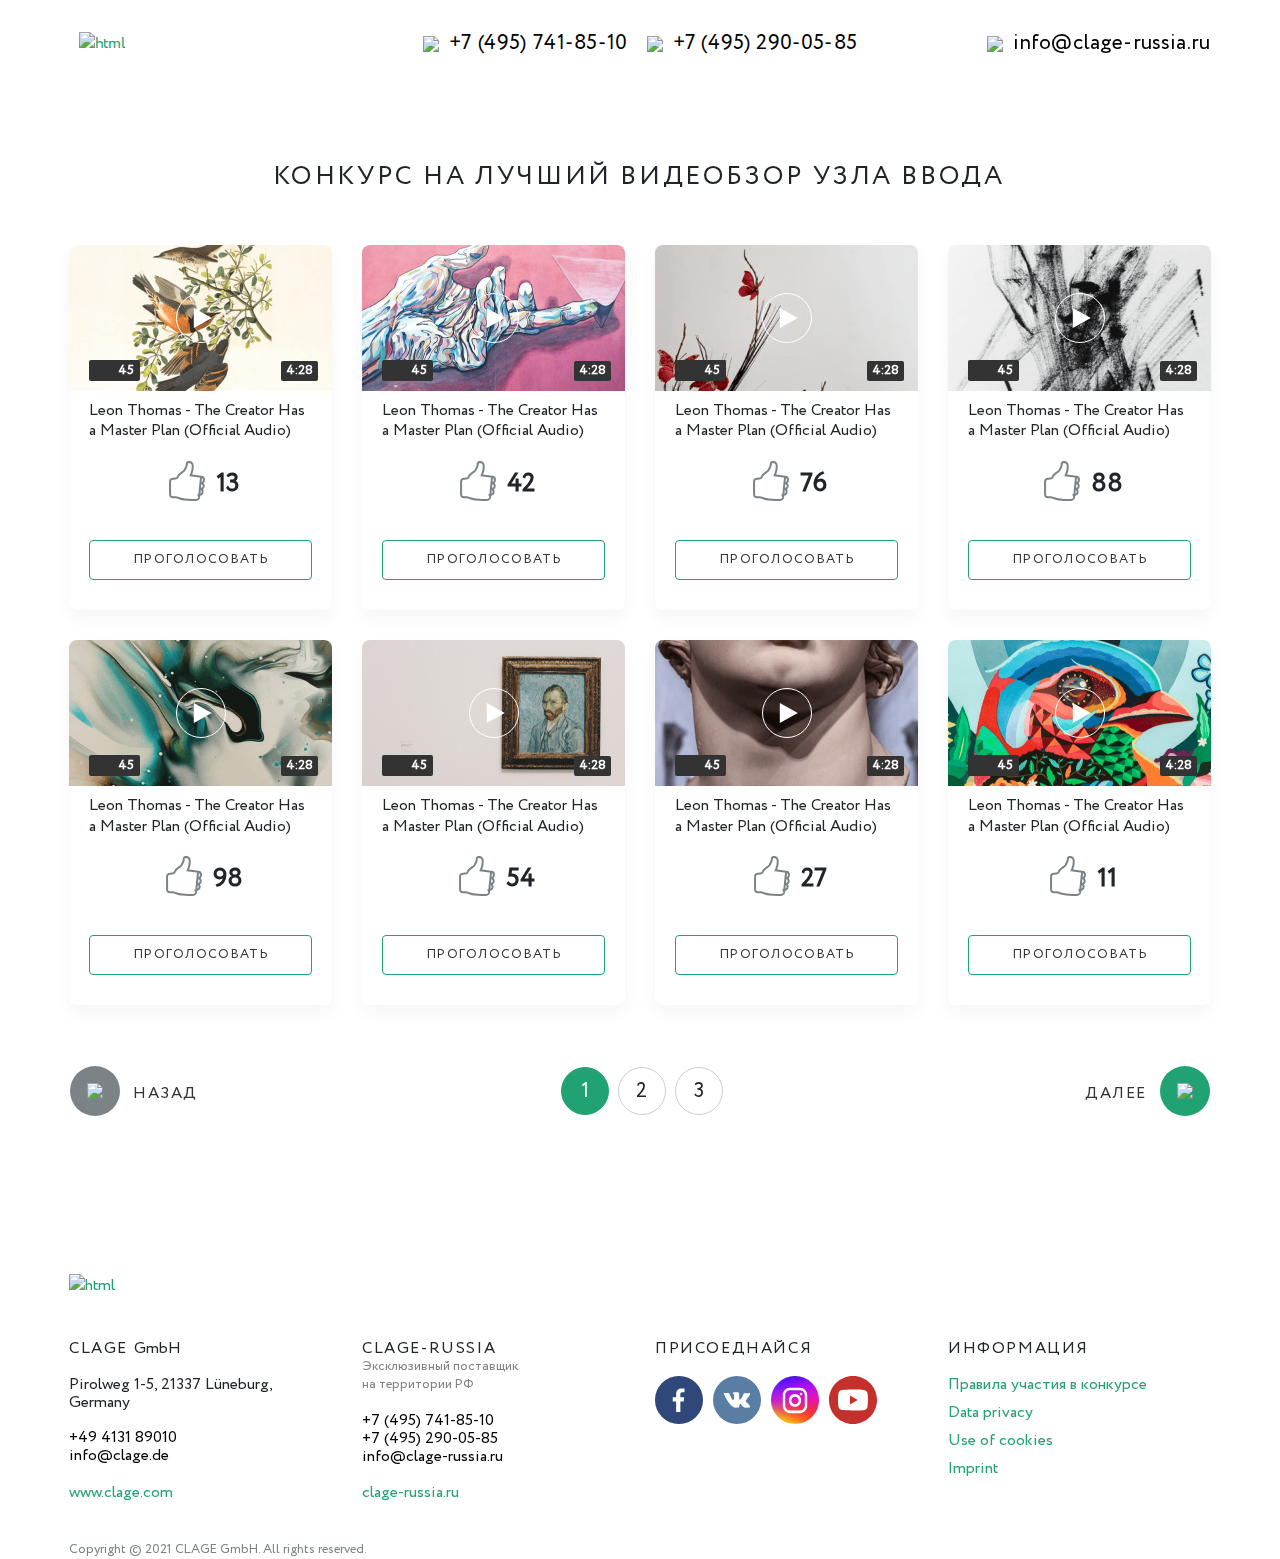
==== commit 5f411618: "make some adaptiv" ====
--- a/public/index.html
+++ b/public/index.html
@@ -26,10 +26,10 @@
 							</a>
 						</div>
 						<div class="col-auto d-none d-lg-block rightphone">
-							<a class="h-link phoneblock" href=" +7 (495) 290-05-85"><img src="../img/svg/phone1.svg"/><span>+7 (495) 290-05-85</span>
-							</a>
-						</div>
-						<div class="col text-end d-none d-lg-block">
+							<a class="h-link phoneblock" href="+7 (495) 290-05-85"><img src="../img/svg/phone1.svg"/><span>+7 (495) 290-05-85</span>
+							</a>
+						</div>
+						<div class="col text-end d-none d-lg-block textblock">
 							<a class="h-link mailblock" href="info@clage-russia.ru"><img src="../img/svg/mail.svg"/><span>info@clage-russia.ru</span>
 							</a>
 						</div>
@@ -41,13 +41,12 @@
 									<div class="menu-mobile__inner">
 										<a class="menu-mobile__logo" href="/"><img src="../img/svg/CLAGE-Logo.svg" loading="lazy" alt="html"/>
 										</a>
-										<!--+mnu()
-										+TopNavLink("tel:+74957418510","+7(495)741-85-10","phoneblock", '../img/phone1.png')
-										+TopNavLink("tel:+74952900585","+7(495)290-05-85","phoneblock",'../img/phone1.png')
-										+TopNavLink('mailto:info@clage-russia.ru','info@clage-russia.ru',"mailblock",'../img/mail.png')
-										
-										
-										-->
+										<a class="menu-mobile__link" href="+7 (495) 741-85-10">+7 (495) 741-85-10
+										</a>
+										<a class="menu-mobile__link" href="+7 (495) 290-05-85">+7 (495) 290-05-85
+										</a>
+										<a class="menu-mobile__link" href="info@clage-russia.ru">info@clagerussia.ru
+										</a>
 									</div>
 								</div>
 							</div>
@@ -339,16 +338,14 @@
 							<div class="footer__contentAdress"><span>Pirolweg 1-5, 21337 Lüneburg, Germany</span>
 								<div class="footer__linksBox"><a href="tel:+49413189010">+49 4131 89010</a><a href="mailto:info@clage.de">info@clage.de</a>
 								</div>
-								<a class="footer__link" href="www.clage.com" target="_blank">www.clage.com
+								<a class="footer__link pt-1" href="www.clage.com" target="_blank">www.clage.com
 								</a>
 							</div>
 						</div>
 						<div class="footer__localAdress col-6 col-lg-3">
 							<div class="footer__title mb-0">CLAGE-RUSSIA
 							</div>
-							<div class="footer__contentAdress">
-								<div class="footer__gray">Эксклюзивный поставщик<br/>на территории РФ
-								</div>
+							<div class="footer__gray">Эксклюзивный поставщик<br/>на территории РФ
 							</div>
 							<div class="footer__linksBox"><a href="tel:+74957418510">+7 (495) 741-85-10</a><a href="tel:+74952900585">+7 (495) 290-05-85</a><a href="mailto:info@clage-russia.ru">info@clage-russia.ru</a>
 							</div>
--- a/public/css/main.min.css
+++ b/public/css/main.min.css
@@ -1 +1 @@
-@charset "UTF-8";@font-face{font-display:swap;font-family:Circe;font-style:normal;font-weight:400;src:url(../fonts/Roboto-Regular/Circe-Regular.woff) format("woff")}.icon{fill:currentColor;display:inline-block;height:1em;width:1em}.icon-basket{font-size:2.4rem;width:.9166666667em}.icon-check{font-size:2.7rem;width:1em}.icon-fb,.icon-instagram{font-size:2.4rem;width:1em}.icon-telegram,.icon-viber{font-size:1.6rem;width:1em}.icon-vk{font-size:2.4rem;width:1em}.icon-whatsapp{font-size:1.6rem;width:1em}:root{--bs-blue:#0d6efd;--bs-indigo:#6610f2;--bs-purple:#6f42c1;--bs-pink:#d63384;--bs-red:#dc3545;--bs-orange:#fd7e14;--bs-yellow:#ffc107;--bs-green:#20a272;--bs-teal:#20c997;--bs-cyan:#0dcaf0;--bs-white:#fff;--bs-gray:#6c757d;--bs-gray-dark:#343a40;--bs-gray-100:#f8f9fa;--bs-gray-200:#e9ecef;--bs-gray-300:#dee2e6;--bs-gray-400:#ced4da;--bs-gray-500:#adb5bd;--bs-gray-600:#6c757d;--bs-gray-700:#495057;--bs-gray-800:#343a40;--bs-gray-900:#212529;--bs-primary:#20a272;--bs-secondary:#6c757d;--bs-danger:#dc3545;--bs-primary-rgb:32,162,114;--bs-secondary-rgb:108,117,125;--bs-danger-rgb:220,53,69;--bs-white-rgb:255,255,255;--bs-black-rgb:51,51,51;--bs-body-color-rgb:33,37,41;--bs-body-bg-rgb:255,255,255;--bs-font-sans-serif:"Circe",system-ui,-apple-system,"Segoe UI",Roboto,"Helvetica Neue",Arial,"Noto Sans","Liberation Sans",sans-serif,"Apple Color Emoji","Segoe UI Emoji","Segoe UI Symbol","Noto Color Emoji";--bs-font-monospace:SFMono-Regular,Menlo,Monaco,Consolas,"Liberation Mono","Courier New",monospace;--bs-gradient:linear-gradient(180deg,hsla(0,0%,100%,.15),hsla(0,0%,100%,0));--bs-body-font-family:var(--bs-font-sans-serif);--bs-body-font-size:1rem;--bs-body-font-weight:400;--bs-body-line-height:1.5;--bs-body-color:#212529;--bs-body-bg:#fff}*,:after,:before{box-sizing:border-box}body{-webkit-text-size-adjust:100%;-webkit-tap-highlight-color:rgba(51,51,51,0);background-color:var(--bs-body-bg);color:var(--bs-body-color);font-family:var(--bs-body-font-family);font-size:var(--bs-body-font-size);font-weight:var(--bs-body-font-weight);line-height:var(--bs-body-line-height);margin:0;text-align:var(--bs-body-text-align)}hr{background-color:currentColor;border:0;color:inherit;margin:1rem 0;opacity:.25}hr:not([size]){height:1px}.h1,.h2,.h3,.h4,.h5,.h6,h1,h2,h3,h4,h5,h6{font-weight:500;line-height:1.2;margin-bottom:.5rem;margin-top:0}.h1,h1{font-size:calc(1.375rem + 1.5vw)}.h2,h2{font-size:calc(1.325rem + .9vw)}.h3,h3{font-size:calc(1.3rem + .6vw)}.h4,h4{font-size:calc(1.275rem + .3vw)}.h5,h5{font-size:1.25rem}.h6,h6{font-size:1rem}p{margin-bottom:1rem;margin-top:0}abbr[data-bs-original-title],abbr[title]{cursor:help;-webkit-text-decoration:underline dotted;text-decoration:underline dotted;-webkit-text-decoration-skip-ink:none;text-decoration-skip-ink:none}address{font-style:normal;line-height:inherit;margin-bottom:1rem}ol,ul{padding-left:2rem}dl,ol,ul{margin-bottom:1rem;margin-top:0}ol ol,ol ul,ul ol,ul ul{margin-bottom:0}dt{font-weight:700}dd{margin-bottom:.5rem;margin-left:0}blockquote{margin:0 0 1rem}b,strong{font-weight:bolder}.small,small{font-size:.875em}.mark,mark{background-color:#fcf8e3;padding:.2em}sub,sup{font-size:.75em;line-height:0;position:relative;vertical-align:baseline}sub{bottom:-.25em}sup{top:-.5em}a{color:#20a272;text-decoration:none}a:hover{color:#1a825b}a:not([href]):not([class]),a:not([href]):not([class]):hover{color:inherit;text-decoration:none}code,kbd,pre,samp{direction:ltr;font-family:var(--bs-font-monospace);font-size:1em;unicode-bidi:bidi-override}pre{display:block;font-size:.875em;margin-bottom:1rem;margin-top:0;overflow:auto}pre code{color:inherit;font-size:inherit;word-break:normal}code{word-wrap:break-word;color:#d63384;font-size:.875em}a>code{color:inherit}kbd{background-color:#212529;border-radius:.2rem;color:#fff;font-size:.875em;padding:.2rem .4rem}kbd kbd{font-size:1em;font-weight:700;padding:0}figure{margin:0 0 1rem}img,svg{vertical-align:middle}table{border-collapse:collapse;caption-side:bottom}caption{color:#6c757d;padding-bottom:.5rem;padding-top:.5rem;text-align:left}th{text-align:inherit;text-align:-webkit-match-parent}tbody,td,tfoot,th,thead,tr{border:0 solid;border-color:inherit}label{display:inline-block}button{border-radius:0}button:focus:not(:focus-visible){outline:0}button,input,optgroup,select,textarea{font-family:inherit;font-size:inherit;line-height:inherit;margin:0}button,select{text-transform:none}[role=button]{cursor:pointer}select{word-wrap:normal}select:disabled{opacity:1}[list]::-webkit-calendar-picker-indicator{display:none}[type=button],[type=reset],[type=submit],button{-webkit-appearance:button}[type=button]:not(:disabled),[type=reset]:not(:disabled),[type=submit]:not(:disabled),button:not(:disabled){cursor:pointer}::-moz-focus-inner{border-style:none;padding:0}textarea{resize:vertical}fieldset{border:0;margin:0;min-width:0;padding:0}legend{float:left;font-size:calc(1.275rem + .3vw);line-height:inherit;margin-bottom:.5rem;padding:0;width:100%}legend+*{clear:left}::-webkit-datetime-edit-day-field,::-webkit-datetime-edit-fields-wrapper,::-webkit-datetime-edit-hour-field,::-webkit-datetime-edit-minute,::-webkit-datetime-edit-month-field,::-webkit-datetime-edit-text,::-webkit-datetime-edit-year-field{padding:0}::-webkit-inner-spin-button{height:auto}[type=search]{-webkit-appearance:textfield;outline-offset:-2px}::-webkit-search-decoration{-webkit-appearance:none}::-webkit-color-swatch-wrapper{padding:0}::file-selector-button{font:inherit}::-webkit-file-upload-button{-webkit-appearance:button;font:inherit}output{display:inline-block}iframe{border:0}summary{cursor:pointer;display:list-item}progress{vertical-align:baseline}[hidden]{display:none!important}.lead{font-size:1.25rem;font-weight:300}.display-1{font-size:calc(1.625rem + 4.5vw);font-weight:300;line-height:1.2}.display-2{font-size:calc(1.575rem + 3.9vw);font-weight:300;line-height:1.2}.display-3{font-size:calc(1.525rem + 3.3vw);font-weight:300;line-height:1.2}.display-4{font-size:calc(1.475rem + 2.7vw);font-weight:300;line-height:1.2}.display-5{font-size:calc(1.425rem + 2.1vw);font-weight:300;line-height:1.2}.display-6{font-size:calc(1.375rem + 1.5vw);font-weight:300;line-height:1.2}.list-inline,.list-unstyled{list-style:none;padding-left:0}.list-inline-item{display:inline-block}.list-inline-item:not(:last-child){margin-right:.5rem}.initialism{font-size:.875em;text-transform:uppercase}.blockquote{font-size:1.25rem;margin-bottom:1rem}.blockquote>:last-child{margin-bottom:0}.blockquote-footer{color:#6c757d;font-size:.875em;margin-bottom:1rem;margin-top:-1rem}.blockquote-footer:before{content:"— "}.container,.container-fluid,.container-lg,.container-md,.container-sm,.container-xl{margin-left:auto;margin-right:auto;padding-left:var(--bs-gutter-x,15px);padding-right:var(--bs-gutter-x,15px);width:100%}.row{--bs-gutter-x:1.875rem;--bs-gutter-y:0;display:flex;flex-wrap:wrap;margin-left:calc(var(--bs-gutter-x)*-.5);margin-right:calc(var(--bs-gutter-x)*-.5);margin-top:calc(var(--bs-gutter-y)*-1)}.row>*{flex-shrink:0;margin-top:var(--bs-gutter-y);max-width:100%;padding-left:calc(var(--bs-gutter-x)*.5);padding-right:calc(var(--bs-gutter-x)*.5);width:100%}.col{flex:1 0 0%}.row-cols-auto>*{flex:0 0 auto;width:auto}.row-cols-1>*{flex:0 0 auto;width:100%}.row-cols-2>*{flex:0 0 auto;width:50%}.row-cols-3>*{flex:0 0 auto;width:33.3333333333%}.row-cols-4>*{flex:0 0 auto;width:25%}.row-cols-5>*{flex:0 0 auto;width:20%}.row-cols-6>*{flex:0 0 auto;width:16.6666666667%}.col-auto{flex:0 0 auto;width:auto}.col-1{flex:0 0 auto;width:8.33333333%}.col-2{flex:0 0 auto;width:16.66666667%}.col-3{flex:0 0 auto;width:25%}.col-4{flex:0 0 auto;width:33.33333333%}.col-5{flex:0 0 auto;width:41.66666667%}.col-6{flex:0 0 auto;width:50%}.col-7{flex:0 0 auto;width:58.33333333%}.col-8{flex:0 0 auto;width:66.66666667%}.col-9{flex:0 0 auto;width:75%}.col-10{flex:0 0 auto;width:83.33333333%}.col-11{flex:0 0 auto;width:91.66666667%}.col-12{flex:0 0 auto;width:100%}.offset-1{margin-left:8.33333333%}.offset-2{margin-left:16.66666667%}.offset-3{margin-left:25%}.offset-4{margin-left:33.33333333%}.offset-5{margin-left:41.66666667%}.offset-6{margin-left:50%}.offset-7{margin-left:58.33333333%}.offset-8{margin-left:66.66666667%}.offset-9{margin-left:75%}.offset-10{margin-left:83.33333333%}.offset-11{margin-left:91.66666667%}.g-0,.gx-0{--bs-gutter-x:0}.g-0,.gy-0{--bs-gutter-y:0}.g-1,.gx-1{--bs-gutter-x:0.25rem}.g-1,.gy-1{--bs-gutter-y:0.25rem}.g-2,.gx-2{--bs-gutter-x:0.5rem}.g-2,.gy-2{--bs-gutter-y:0.5rem}.g-3,.gx-3{--bs-gutter-x:1rem}.g-3,.gy-3{--bs-gutter-y:1rem}.g-4,.gx-4{--bs-gutter-x:1.5rem}.g-4,.gy-4{--bs-gutter-y:1.5rem}.g-5,.gx-5{--bs-gutter-x:3rem}.g-5,.gy-5{--bs-gutter-y:3rem}.form-label{margin-bottom:.5rem}.col-form-label{font-size:inherit;line-height:1.5;margin-bottom:0;padding-bottom:calc(.375rem + 1px);padding-top:calc(.375rem + 1px)}.col-form-label-lg{font-size:1.25rem;padding-bottom:calc(.5rem + 1px);padding-top:calc(.5rem + 1px)}.col-form-label-sm{font-size:.875rem;padding-bottom:calc(.25rem + 1px);padding-top:calc(.25rem + 1px)}.form-text{color:#6c757d;font-size:.875em;margin-top:.25rem}.form-control{-webkit-appearance:none;-moz-appearance:none;appearance:none;background-clip:padding-box;background-color:#fff;border:1px solid #ced4da;border-radius:.25rem;color:#212529;display:block;font-size:1rem;font-weight:400;line-height:1.5;padding:.375rem .75rem;transition:border-color .15s ease-in-out,box-shadow .15s ease-in-out;width:100%}.form-control[type=file]{overflow:hidden}.form-control[type=file]:not(:disabled):not([readonly]){cursor:pointer}.form-control:focus{background-color:#fff;border-color:#90d1b9;box-shadow:none;color:#212529;outline:0}.form-control::-webkit-date-and-time-value{height:1.5em}.form-control::-moz-placeholder{color:#6c757d;opacity:1}.form-control::placeholder{color:#6c757d;opacity:1}.form-control:disabled,.form-control[readonly]{background-color:#e9ecef;opacity:1}.form-control::file-selector-button{-webkit-margin-end:.75rem;background-color:#e9ecef;border:0 solid;border-color:inherit;border-inline-end-width:1px;border-radius:0;color:#212529;margin:-.375rem -.75rem;margin-inline-end:.75rem;padding:.375rem .75rem;pointer-events:none;transition:color .15s ease-in-out,background-color .15s ease-in-out,border-color .15s ease-in-out,box-shadow .15s ease-in-out}.form-control:hover:not(:disabled):not([readonly])::file-selector-button{background-color:#dde0e3}.form-control::-webkit-file-upload-button{-webkit-margin-end:.75rem;background-color:#e9ecef;border:0 solid;border-color:inherit;border-inline-end-width:1px;border-radius:0;color:#212529;margin:-.375rem -.75rem;margin-inline-end:.75rem;padding:.375rem .75rem;pointer-events:none;-webkit-transition:color .15s ease-in-out,background-color .15s ease-in-out,border-color .15s ease-in-out,box-shadow .15s ease-in-out;transition:color .15s ease-in-out,background-color .15s ease-in-out,border-color .15s ease-in-out,box-shadow .15s ease-in-out}.form-control:hover:not(:disabled):not([readonly])::-webkit-file-upload-button{background-color:#dde0e3}.form-control-plaintext{background-color:transparent;border:solid transparent;border-width:1px 0;color:#212529;display:block;line-height:1.5;margin-bottom:0;padding:.375rem 0;width:100%}.form-control-plaintext.form-control-lg,.form-control-plaintext.form-control-sm{padding-left:0;padding-right:0}.form-control-sm{border-radius:.2rem;font-size:.875rem;min-height:calc(1.5em + .5rem + 2px);padding:.25rem .5rem}.form-control-sm::file-selector-button{-webkit-margin-end:.5rem;margin:-.25rem -.5rem;margin-inline-end:.5rem;padding:.25rem .5rem}.form-control-sm::-webkit-file-upload-button{-webkit-margin-end:.5rem;margin:-.25rem -.5rem;margin-inline-end:.5rem;padding:.25rem .5rem}.form-control-lg{border-radius:.3rem;font-size:1.25rem;min-height:calc(1.5em + 1rem + 2px);padding:.5rem 1rem}.form-control-lg::file-selector-button{-webkit-margin-end:1rem;margin:-.5rem -1rem;margin-inline-end:1rem;padding:.5rem 1rem}.form-control-lg::-webkit-file-upload-button{-webkit-margin-end:1rem;margin:-.5rem -1rem;margin-inline-end:1rem;padding:.5rem 1rem}textarea.form-control{min-height:calc(1.5em + .75rem + 2px)}textarea.form-control-sm{min-height:calc(1.5em + .5rem + 2px)}textarea.form-control-lg{min-height:calc(1.5em + 1rem + 2px)}.form-control-color{height:auto;padding:.375rem;width:3rem}.form-control-color:not(:disabled):not([readonly]){cursor:pointer}.form-control-color::-moz-color-swatch{border-radius:.25rem;height:1.5em}.form-control-color::-webkit-color-swatch{border-radius:.25rem;height:1.5em}.form-select,.select2-container--default .select2-selection--single{-moz-padding-start:calc(.75rem - 3px);-webkit-appearance:none;-moz-appearance:none;appearance:none;background-color:#fff;background-image:url("data:image/svg+xml;charset=utf-8,%3Csvg xmlns='http://www.w3.org/2000/svg' viewBox='0 0 16 16'%3E%3Cpath fill='none' stroke='%23343a40' stroke-linecap='round' stroke-linejoin='round' stroke-width='2' d='m2 5 6 6 6-6'/%3E%3C/svg%3E");background-position:right .75rem center;background-repeat:no-repeat;background-size:16px 12px;border:1px solid #ced4da;border-radius:.25rem;color:#212529;display:block;font-size:1rem;font-weight:400;line-height:1.5;padding:.375rem 2.25rem .375rem .75rem;transition:border-color .15s ease-in-out,box-shadow .15s ease-in-out;width:100%}.form-select:focus,.select2-container--default .select2-selection--single:focus{border-color:#90d1b9;box-shadow:0 0 0 .25rem rgba(32,162,114,.25);outline:0}.form-select[multiple],.form-select[size]:not([size="1"]),.select2-container--default [multiple].select2-selection--single,.select2-container--default [size].select2-selection--single:not([size="1"]){background-image:none;padding-right:.75rem}.form-select:disabled,.select2-container--default .select2-selection--single:disabled{background-color:#e9ecef}.form-select:-moz-focusring,.select2-container--default .select2-selection--single:-moz-focusring{color:transparent;text-shadow:0 0 0 #212529}.form-select-sm{border-radius:.2rem;font-size:.875rem;padding-bottom:.25rem;padding-left:.5rem;padding-top:.25rem}.form-select-lg{border-radius:.3rem;font-size:1.25rem;padding-bottom:.5rem;padding-left:1rem;padding-top:.5rem}.form-check{display:block;margin-bottom:.125rem;min-height:1.5rem;padding-left:1.5em}.form-check .form-check-input{float:left;margin-left:-1.5em}.form-check-input{color-adjust:exact;-webkit-appearance:none;-moz-appearance:none;appearance:none;background-color:#fff;background-position:50%;background-repeat:no-repeat;background-size:contain;border:1px solid rgba(51,51,51,.25);height:1em;margin-top:.25em;-webkit-print-color-adjust:exact;vertical-align:top;width:1em}.form-check-input[type=checkbox]{border-radius:.25em}.form-check-input[type=radio]{border-radius:50%}.form-check-input:active{filter:brightness(90%)}.form-check-input:focus{border-color:#90d1b9;box-shadow:none;outline:0}.form-check-input:checked{background-color:#20a272;border-color:#20a272}.form-check-input:checked[type=checkbox]{background-image:url("data:image/svg+xml;charset=utf-8,%3Csvg xmlns='http://www.w3.org/2000/svg' viewBox='0 0 20 20'%3E%3Cpath fill='none' stroke='%23fff' stroke-linecap='round' stroke-linejoin='round' stroke-width='3' d='m6 10 3 3 6-6'/%3E%3C/svg%3E")}.form-check-input:checked[type=radio]{background-image:url("data:image/svg+xml;charset=utf-8,%3Csvg xmlns='http://www.w3.org/2000/svg' viewBox='-4 -4 8 8'%3E%3Ccircle r='2' fill='%23fff'/%3E%3C/svg%3E")}.form-check-input[type=checkbox]:indeterminate{background-color:#20a272;background-image:url("data:image/svg+xml;charset=utf-8,%3Csvg xmlns='http://www.w3.org/2000/svg' viewBox='0 0 20 20'%3E%3Cpath fill='none' stroke='%23fff' stroke-linecap='round' stroke-linejoin='round' stroke-width='3' d='M6 10h8'/%3E%3C/svg%3E");border-color:#20a272}.form-check-input:disabled{filter:none;opacity:.5;pointer-events:none}.form-check-input:disabled~.form-check-label,.form-check-input[disabled]~.form-check-label{opacity:.5}.form-switch{padding-left:2.5em}.form-switch .form-check-input{background-image:url("data:image/svg+xml;charset=utf-8,%3Csvg xmlns='http://www.w3.org/2000/svg' viewBox='-4 -4 8 8'%3E%3Ccircle r='3' fill='rgba(0, 0, 0, 0.25)'/%3E%3C/svg%3E");background-position:0;border-radius:2em;margin-left:-2.5em;transition:background-position .15s ease-in-out;width:2em}.form-switch .form-check-input:focus{background-image:url("data:image/svg+xml;charset=utf-8,%3Csvg xmlns='http://www.w3.org/2000/svg' viewBox='-4 -4 8 8'%3E%3Ccircle r='3' fill='%2390d1b9'/%3E%3C/svg%3E")}.form-switch .form-check-input:checked{background-image:url("data:image/svg+xml;charset=utf-8,%3Csvg xmlns='http://www.w3.org/2000/svg' viewBox='-4 -4 8 8'%3E%3Ccircle r='3' fill='%23fff'/%3E%3C/svg%3E");background-position:100%}.form-check-inline{display:inline-block;margin-right:1rem}.btn-check{clip:rect(0,0,0,0);pointer-events:none;position:absolute}.btn-check:disabled+.btn,.btn-check:disabled+.card1__btn,.btn-check:disabled+.navbtns__btn,.btn-check:disabled+.navbtns__txt-btn,.btn-check[disabled]+.btn,.btn-check[disabled]+.card1__btn,.btn-check[disabled]+.navbtns__btn,.btn-check[disabled]+.navbtns__txt-btn{filter:none;opacity:.65;pointer-events:none}.form-range{-webkit-appearance:none;-moz-appearance:none;appearance:none;background-color:transparent;height:1.5rem;padding:0;width:100%}.form-range:focus{outline:0}.form-range:focus::-webkit-slider-thumb{box-shadow:0 0 0 1px #fff,none}.form-range:focus::-moz-range-thumb{box-shadow:0 0 0 1px #fff,none}.form-range::-moz-focus-outer{border:0}.form-range::-webkit-slider-thumb{-webkit-appearance:none;appearance:none;background-color:#20a272;border:0;border-radius:1rem;height:1rem;margin-top:-.25rem;-webkit-transition:background-color .15s ease-in-out,border-color .15s ease-in-out,box-shadow .15s ease-in-out;transition:background-color .15s ease-in-out,border-color .15s ease-in-out,box-shadow .15s ease-in-out;width:1rem}.form-range::-webkit-slider-thumb:active{background-color:#bce3d5}.form-range::-webkit-slider-runnable-track{background-color:#dee2e6;border-color:transparent;border-radius:1rem;color:transparent;cursor:pointer;height:.5rem;width:100%}.form-range::-moz-range-thumb{-moz-appearance:none;appearance:none;background-color:#20a272;border:0;border-radius:1rem;height:1rem;-moz-transition:background-color .15s ease-in-out,border-color .15s ease-in-out,box-shadow .15s ease-in-out;transition:background-color .15s ease-in-out,border-color .15s ease-in-out,box-shadow .15s ease-in-out;width:1rem}.form-range::-moz-range-thumb:active{background-color:#bce3d5}.form-range::-moz-range-track{background-color:#dee2e6;border-color:transparent;border-radius:1rem;color:transparent;cursor:pointer;height:.5rem;width:100%}.form-range:disabled{pointer-events:none}.form-range:disabled::-webkit-slider-thumb{background-color:#adb5bd}.form-range:disabled::-moz-range-thumb{background-color:#adb5bd}.form-floating{position:relative}.form-floating>.form-control,.form-floating>.form-select,.select2-container--default .form-floating>.select2-selection--single{height:calc(3.5rem + 2px);line-height:1.25}.form-floating>label{border:1px solid transparent;height:100%;left:0;padding:1rem .75rem;pointer-events:none;position:absolute;top:0;transform-origin:0 0;transition:opacity .1s ease-in-out,transform .1s ease-in-out}.form-floating>.form-control{padding:1rem .75rem}.form-floating>.form-control::-moz-placeholder{color:transparent}.form-floating>.form-control::placeholder{color:transparent}.form-floating>.form-control:not(:-moz-placeholder-shown){padding-bottom:.625rem;padding-top:1.625rem}.form-floating>.form-control:focus,.form-floating>.form-control:not(:placeholder-shown){padding-bottom:.625rem;padding-top:1.625rem}.form-floating>.form-control:-webkit-autofill{padding-bottom:.625rem;padding-top:1.625rem}.form-floating>.form-select,.select2-container--default .form-floating>.select2-selection--single{padding-bottom:.625rem;padding-top:1.625rem}.form-floating>.form-control:not(:-moz-placeholder-shown)~label{opacity:.65;transform:scale(.85) translateY(-.5rem) translateX(.15rem)}.form-floating>.form-control:focus~label,.form-floating>.form-control:not(:placeholder-shown)~label,.form-floating>.form-select~label,.select2-container--default .form-floating>.select2-selection--single~label{opacity:.65;transform:scale(.85) translateY(-.5rem) translateX(.15rem)}.form-floating>.form-control:-webkit-autofill~label{opacity:.65;transform:scale(.85) translateY(-.5rem) translateX(.15rem)}.input-group{align-items:stretch;display:flex;flex-wrap:wrap;position:relative;width:100%}.input-group>.form-control,.input-group>.form-select,.select2-container--default .input-group>.select2-selection--single{flex:1 1 auto;min-width:0;position:relative;width:1%}.input-group>.form-control:focus,.input-group>.form-select:focus,.select2-container--default .input-group>.select2-selection--single:focus{z-index:3}.input-group .btn,.input-group .card1__btn,.input-group .navbtns__btn,.input-group .navbtns__txt-btn{position:relative;z-index:2}.input-group .btn:focus,.input-group .card1__btn:focus,.input-group .navbtns__btn:focus,.input-group .navbtns__txt-btn:focus{z-index:3}.input-group-text{align-items:center;background-color:#e9ecef;border:1px solid #ced4da;border-radius:.25rem;color:#212529;display:flex;font-size:1rem;font-weight:400;line-height:1.5;padding:.375rem .75rem;text-align:center;white-space:nowrap}.input-group-lg>.btn,.input-group-lg>.card1__btn,.input-group-lg>.form-control,.input-group-lg>.form-select,.input-group-lg>.input-group-text,.input-group-lg>.navbtns__btn,.input-group-lg>.navbtns__txt-btn,.select2-container--default .input-group-lg>.select2-selection--single{border-radius:.3rem;font-size:1.25rem;padding:.5rem 1rem}.input-group-sm>.btn,.input-group-sm>.card1__btn,.input-group-sm>.form-control,.input-group-sm>.form-select,.input-group-sm>.input-group-text,.input-group-sm>.navbtns__btn,.input-group-sm>.navbtns__txt-btn,.select2-container--default .input-group-sm>.select2-selection--single{border-radius:.2rem;font-size:.875rem;padding:.25rem .5rem}.input-group-lg>.form-select,.input-group-sm>.form-select,.select2-container--default .input-group-lg>.select2-selection--single,.select2-container--default .input-group-sm>.select2-selection--single{padding-right:3rem}.input-group.has-validation>.dropdown-toggle:nth-last-child(n+4),.input-group.has-validation>:nth-last-child(n+3):not(.dropdown-toggle):not(.dropdown-menu),.input-group:not(.has-validation)>.dropdown-toggle:nth-last-child(n+3),.input-group:not(.has-validation)>:not(:last-child):not(.dropdown-toggle):not(.dropdown-menu){border-bottom-right-radius:0;border-top-right-radius:0}.input-group>:not(:first-child):not(.dropdown-menu):not(.valid-tooltip):not(.valid-feedback):not(.invalid-tooltip):not(.invalid-feedback){border-bottom-left-radius:0;border-top-left-radius:0;margin-left:-1px}.valid-feedback{color:#20a272;display:none;font-size:.875em;margin-top:.25rem;width:100%}.valid-tooltip{background-color:rgba(32,162,114,.9);border-radius:.25rem;color:#333;display:none;font-size:.875rem;margin-top:.1rem;max-width:100%;padding:.25rem .5rem;position:absolute;top:100%;z-index:5}.is-valid~.valid-feedback,.is-valid~.valid-tooltip,.was-validated :valid~.valid-feedback,.was-validated :valid~.valid-tooltip{display:block}.form-control.is-valid,.was-validated .form-control:valid{border-color:#20a272}.form-control.is-valid:focus,.was-validated .form-control:valid:focus{border-color:#20a272;box-shadow:0 0 0 .25rem rgba(32,162,114,.25)}.form-select.is-valid,.select2-container--default .is-valid.select2-selection--single,.select2-container--default .was-validated .select2-selection--single:valid,.was-validated .form-select:valid,.was-validated .select2-container--default .select2-selection--single:valid{border-color:#20a272}.form-select.is-valid:focus,.select2-container--default .is-valid.select2-selection--single:focus,.select2-container--default .was-validated .select2-selection--single:valid:focus,.was-validated .form-select:valid:focus,.was-validated .select2-container--default .select2-selection--single:valid:focus{border-color:#20a272;box-shadow:0 0 0 .25rem rgba(32,162,114,.25)}.form-check-input.is-valid,.was-validated .form-check-input:valid{border-color:#20a272}.form-check-input.is-valid:checked,.was-validated .form-check-input:valid:checked{background-color:#20a272}.form-check-input.is-valid:focus,.was-validated .form-check-input:valid:focus{box-shadow:0 0 0 .25rem rgba(32,162,114,.25)}.form-check-input.is-valid~.form-check-label,.was-validated .form-check-input:valid~.form-check-label{color:#20a272}.form-check-inline .form-check-input~.valid-feedback{margin-left:.5em}.input-group .form-control.is-valid,.input-group .form-select.is-valid,.input-group .select2-container--default .is-valid.select2-selection--single,.select2-container--default .input-group .is-valid.select2-selection--single,.select2-container--default .was-validated .input-group .select2-selection--single:valid,.was-validated .input-group .form-control:valid,.was-validated .input-group .form-select:valid,.was-validated .input-group .select2-container--default .select2-selection--single:valid{z-index:1}.input-group .form-control.is-valid:focus,.input-group .form-select.is-valid:focus,.input-group .select2-container--default .is-valid.select2-selection--single:focus,.select2-container--default .input-group .is-valid.select2-selection--single:focus,.select2-container--default .was-validated .input-group .select2-selection--single:valid:focus,.was-validated .input-group .form-control:valid:focus,.was-validated .input-group .form-select:valid:focus,.was-validated .input-group .select2-container--default .select2-selection--single:valid:focus{z-index:3}.invalid-feedback{color:#dc3545;display:none;font-size:.875em;margin-top:.25rem;width:100%}.invalid-tooltip{background-color:rgba(220,53,69,.9);border-radius:.25rem;color:#fff;display:none;font-size:.875rem;margin-top:.1rem;max-width:100%;padding:.25rem .5rem;position:absolute;top:100%;z-index:5}.is-invalid~.invalid-feedback,.is-invalid~.invalid-tooltip,.was-validated :invalid~.invalid-feedback,.was-validated :invalid~.invalid-tooltip{display:block}.form-control.is-invalid,.was-validated .form-control:invalid{border-color:#dc3545}.form-control.is-invalid:focus,.was-validated .form-control:invalid:focus{border-color:#dc3545;box-shadow:0 0 0 .25rem rgba(220,53,69,.25)}.form-select.is-invalid,.select2-container--default .is-invalid.select2-selection--single,.select2-container--default .was-validated .select2-selection--single:invalid,.was-validated .form-select:invalid,.was-validated .select2-container--default .select2-selection--single:invalid{border-color:#dc3545}.form-select.is-invalid:focus,.select2-container--default .is-invalid.select2-selection--single:focus,.select2-container--default .was-validated .select2-selection--single:invalid:focus,.was-validated .form-select:invalid:focus,.was-validated .select2-container--default .select2-selection--single:invalid:focus{border-color:#dc3545;box-shadow:0 0 0 .25rem rgba(220,53,69,.25)}.form-check-input.is-invalid,.was-validated .form-check-input:invalid{border-color:#dc3545}.form-check-input.is-invalid:checked,.was-validated .form-check-input:invalid:checked{background-color:#dc3545}.form-check-input.is-invalid:focus,.was-validated .form-check-input:invalid:focus{box-shadow:0 0 0 .25rem rgba(220,53,69,.25)}.form-check-input.is-invalid~.form-check-label,.was-validated .form-check-input:invalid~.form-check-label{color:#dc3545}.form-check-inline .form-check-input~.invalid-feedback{margin-left:.5em}.input-group .form-control.is-invalid,.input-group .form-select.is-invalid,.input-group .select2-container--default .is-invalid.select2-selection--single,.select2-container--default .input-group .is-invalid.select2-selection--single,.select2-container--default .was-validated .input-group .select2-selection--single:invalid,.was-validated .input-group .form-control:invalid,.was-validated .input-group .form-select:invalid,.was-validated .input-group .select2-container--default .select2-selection--single:invalid{z-index:2}.input-group .form-control.is-invalid:focus,.input-group .form-select.is-invalid:focus,.input-group .select2-container--default .is-invalid.select2-selection--single:focus,.select2-container--default .input-group .is-invalid.select2-selection--single:focus,.select2-container--default .was-validated .input-group .select2-selection--single:invalid:focus,.was-validated .input-group .form-control:invalid:focus,.was-validated .input-group .form-select:invalid:focus,.was-validated .input-group .select2-container--default .select2-selection--single:invalid:focus{z-index:3}.btn,.card1__btn,.navbtns__btn,.navbtns__txt-btn{background-color:transparent;border:1px solid transparent;border-radius:.25rem;color:#212529;cursor:pointer;display:inline-block;font-size:1rem;font-weight:400;line-height:1.5;padding:.375rem .75rem;text-align:center;transition:color .15s ease-in-out,background-color .15s ease-in-out,border-color .15s ease-in-out,box-shadow .15s ease-in-out;-webkit-user-select:none;-moz-user-select:none;user-select:none;vertical-align:middle}.btn:hover,.card1__btn:hover,.navbtns__btn:hover,.navbtns__txt-btn:hover{color:#212529}.btn-check:focus+.btn,.btn-check:focus+.card1__btn,.btn-check:focus+.navbtns__btn,.btn-check:focus+.navbtns__txt-btn,.btn:focus,.card1__btn:focus,.navbtns__btn:focus,.navbtns__txt-btn:focus{box-shadow:none;outline:0}.btn.disabled,.btn:disabled,.card1__btn:disabled,.disabled.card1__btn,.disabled.navbtns__btn,.disabled.navbtns__txt-btn,.navbtns__btn:disabled,.navbtns__txt-btn:disabled,fieldset:disabled .btn,fieldset:disabled .card1__btn,fieldset:disabled .navbtns__btn,fieldset:disabled .navbtns__txt-btn{opacity:.65;pointer-events:none}.btn-primary{background-color:#20a272;border-color:#20a272;color:#333}.btn-check:focus+.btn-primary,.btn-primary:focus,.btn-primary:hover{background-color:#41b087;border-color:#36ab80;color:#333}.btn-check:focus+.btn-primary,.btn-primary:focus{box-shadow:0 0 0 .25rem rgba(35,145,105,.5)}.btn-check:active+.btn-primary,.btn-check:checked+.btn-primary,.btn-primary.active,.btn-primary:active,.show>.btn-primary.dropdown-toggle{background-color:#4db58e;border-color:#36ab80;color:#333}.btn-check:active+.btn-primary:focus,.btn-check:checked+.btn-primary:focus,.btn-primary.active:focus,.btn-primary:active:focus,.show>.btn-primary.dropdown-toggle:focus{box-shadow:0 0 0 .25rem rgba(35,145,105,.5)}.btn-primary.disabled,.btn-primary:disabled{background-color:#20a272;border-color:#20a272;color:#333}.btn-secondary{background-color:#6c757d;border-color:#6c757d;color:#fff}.btn-check:focus+.btn-secondary,.btn-secondary:focus,.btn-secondary:hover{background-color:#5c636a;border-color:#565e64;color:#fff}.btn-check:focus+.btn-secondary,.btn-secondary:focus{box-shadow:0 0 0 .25rem hsla(208,6%,54%,.5)}.btn-check:active+.btn-secondary,.btn-check:checked+.btn-secondary,.btn-secondary.active,.btn-secondary:active,.show>.btn-secondary.dropdown-toggle{background-color:#565e64;border-color:#51585e;color:#fff}.btn-check:active+.btn-secondary:focus,.btn-check:checked+.btn-secondary:focus,.btn-secondary.active:focus,.btn-secondary:active:focus,.show>.btn-secondary.dropdown-toggle:focus{box-shadow:0 0 0 .25rem hsla(208,6%,54%,.5)}.btn-secondary.disabled,.btn-secondary:disabled{background-color:#6c757d;border-color:#6c757d;color:#fff}.btn-danger{background-color:#dc3545;border-color:#dc3545;color:#fff}.btn-check:focus+.btn-danger,.btn-danger:focus,.btn-danger:hover{background-color:#bb2d3b;border-color:#b02a37;color:#fff}.btn-check:focus+.btn-danger,.btn-danger:focus{box-shadow:0 0 0 .25rem rgba(225,83,97,.5)}.btn-check:active+.btn-danger,.btn-check:checked+.btn-danger,.btn-danger.active,.btn-danger:active,.show>.btn-danger.dropdown-toggle{background-color:#b02a37;border-color:#a52834;color:#fff}.btn-check:active+.btn-danger:focus,.btn-check:checked+.btn-danger:focus,.btn-danger.active:focus,.btn-danger:active:focus,.show>.btn-danger.dropdown-toggle:focus{box-shadow:0 0 0 .25rem rgba(225,83,97,.5)}.btn-danger.disabled,.btn-danger:disabled{background-color:#dc3545;border-color:#dc3545;color:#fff}.btn-outline-primary,.card1__btn{border-color:#20a272;color:#20a272}.btn-outline-primary:hover,.card1__btn:hover{background-color:#20a272;border-color:#20a272;color:#333}.btn-check:focus+.btn-outline-primary,.btn-check:focus+.card1__btn,.btn-outline-primary:focus,.card1__btn:focus{box-shadow:0 0 0 .25rem rgba(32,162,114,.5)}.active.card1__btn,.btn-check:active+.btn-outline-primary,.btn-check:active+.card1__btn,.btn-check:checked+.btn-outline-primary,.btn-check:checked+.card1__btn,.btn-outline-primary.active,.btn-outline-primary.dropdown-toggle.show,.btn-outline-primary:active,.card1__btn:active,.dropdown-toggle.show.card1__btn{background-color:#20a272;border-color:#20a272;color:#333}.active.card1__btn:focus,.btn-check:active+.btn-outline-primary:focus,.btn-check:active+.card1__btn:focus,.btn-check:checked+.btn-outline-primary:focus,.btn-check:checked+.card1__btn:focus,.btn-outline-primary.active:focus,.btn-outline-primary.dropdown-toggle.show:focus,.btn-outline-primary:active:focus,.card1__btn:active:focus,.dropdown-toggle.show.card1__btn:focus{box-shadow:0 0 0 .25rem rgba(32,162,114,.5)}.btn-outline-primary.disabled,.btn-outline-primary:disabled,.card1__btn:disabled,.disabled.card1__btn{background-color:transparent;color:#20a272}.btn-outline-secondary{border-color:#6c757d;color:#6c757d}.btn-outline-secondary:hover{background-color:#6c757d;border-color:#6c757d;color:#fff}.btn-check:focus+.btn-outline-secondary,.btn-outline-secondary:focus{box-shadow:0 0 0 .25rem hsla(208,7%,46%,.5)}.btn-check:active+.btn-outline-secondary,.btn-check:checked+.btn-outline-secondary,.btn-outline-secondary.active,.btn-outline-secondary.dropdown-toggle.show,.btn-outline-secondary:active{background-color:#6c757d;border-color:#6c757d;color:#fff}.btn-check:active+.btn-outline-secondary:focus,.btn-check:checked+.btn-outline-secondary:focus,.btn-outline-secondary.active:focus,.btn-outline-secondary.dropdown-toggle.show:focus,.btn-outline-secondary:active:focus{box-shadow:0 0 0 .25rem hsla(208,7%,46%,.5)}.btn-outline-secondary.disabled,.btn-outline-secondary:disabled{background-color:transparent;color:#6c757d}.btn-outline-danger{border-color:#dc3545;color:#dc3545}.btn-outline-danger:hover{background-color:#dc3545;border-color:#dc3545;color:#fff}.btn-check:focus+.btn-outline-danger,.btn-outline-danger:focus{box-shadow:0 0 0 .25rem rgba(220,53,69,.5)}.btn-check:active+.btn-outline-danger,.btn-check:checked+.btn-outline-danger,.btn-outline-danger.active,.btn-outline-danger.dropdown-toggle.show,.btn-outline-danger:active{background-color:#dc3545;border-color:#dc3545;color:#fff}.btn-check:active+.btn-outline-danger:focus,.btn-check:checked+.btn-outline-danger:focus,.btn-outline-danger.active:focus,.btn-outline-danger.dropdown-toggle.show:focus,.btn-outline-danger:active:focus{box-shadow:0 0 0 .25rem rgba(220,53,69,.5)}.btn-outline-danger.disabled,.btn-outline-danger:disabled{background-color:transparent;color:#dc3545}.btn-link{color:#20a272;font-weight:400;text-decoration:none}.btn-link:hover{color:#1a825b}.btn-link.disabled,.btn-link:disabled{color:#6c757d}.btn-lg{border-radius:.3rem;font-size:1.25rem;padding:.5rem 1rem}.btn-sm{border-radius:.2rem;font-size:.875rem;padding:.25rem .5rem}.clearfix:after{clear:both;content:"";display:block}.link-primary{color:#20a272}.link-primary:focus,.link-primary:hover{color:#4db58e}.link-secondary{color:#6c757d}.link-secondary:focus,.link-secondary:hover{color:#565e64}.link-danger{color:#dc3545}.link-danger:focus,.link-danger:hover{color:#b02a37}.ratio{position:relative;width:100%}.ratio:before{content:"";display:block;padding-top:var(--bs-aspect-ratio)}.ratio>*{height:100%;left:0;position:absolute;top:0;width:100%}.ratio-1x1{--bs-aspect-ratio:100%}.ratio-4x3{--bs-aspect-ratio:75%}.ratio-16x9{--bs-aspect-ratio:56.25%}.ratio-21x9{--bs-aspect-ratio:42.8571428571%}.fixed-top{top:0}.fixed-bottom,.fixed-top{left:0;position:fixed;right:0;z-index:1030}.fixed-bottom{bottom:0}.sticky-top{position:-webkit-sticky;position:sticky;top:0;z-index:1020}.hstack{align-items:center;flex-direction:row}.hstack,.vstack{align-self:stretch;display:flex}.vstack{flex:1 1 auto;flex-direction:column}.visually-hidden,.visually-hidden-focusable:not(:focus):not(:focus-within){clip:rect(0,0,0,0)!important;border:0!important;height:1px!important;margin:-1px!important;overflow:hidden!important;padding:0!important;position:absolute!important;white-space:nowrap!important;width:1px!important}.stretched-link:after{bottom:0;content:"";left:0;position:absolute;right:0;top:0;z-index:1}.text-truncate{overflow:hidden;text-overflow:ellipsis;white-space:nowrap}.vr{align-self:stretch;background-color:currentColor;display:inline-block;min-height:1em;opacity:.25;width:1px}.align-baseline{vertical-align:baseline!important}.align-top{vertical-align:top!important}.align-middle{vertical-align:middle!important}.align-bottom{vertical-align:bottom!important}.align-text-bottom{vertical-align:text-bottom!important}.align-text-top{vertical-align:text-top!important}.float-start{float:left!important}.float-end{float:right!important}.float-none{float:none!important}.opacity-0{opacity:0!important}.overflow-auto{overflow:auto!important}.overflow-hidden{overflow:hidden!important}.overflow-visible{overflow:visible!important}.overflow-scroll{overflow:scroll!important}.d-inline{display:inline!important}.d-inline-block{display:inline-block!important}.d-block{display:block!important}.d-grid{display:grid!important}.d-table{display:table!important}.d-table-row{display:table-row!important}.d-table-cell{display:table-cell!important}.d-flex{display:flex!important}.d-inline-flex{display:inline-flex!important}.d-none{display:none!important}.shadow{box-shadow:0 .5rem 1rem rgba(51,51,51,.15)!important}.shadow-sm{box-shadow:0 .125rem .25rem rgba(51,51,51,.075)!important}.shadow-lg{box-shadow:0 1rem 3rem rgba(51,51,51,.175)!important}.shadow-none{box-shadow:none!important}.position-static{position:static!important}.position-relative{position:relative!important}.position-absolute{position:absolute!important}.position-fixed{position:fixed!important}.position-sticky{position:-webkit-sticky!important;position:sticky!important}.top-0{top:0!important}.top-50{top:50%!important}.top-100{top:100%!important}.bottom-0{bottom:0!important}.bottom-50{bottom:50%!important}.bottom-100{bottom:100%!important}.start-0{left:0!important}.start-50{left:50%!important}.start-100{left:100%!important}.end-0{right:0!important}.end-50{right:50%!important}.end-100{right:100%!important}.translate-middle{transform:translate(-50%,-50%)!important}.translate-middle-x{transform:translateX(-50%)!important}.translate-middle-y{transform:translateY(-50%)!important}.border{border:1px solid #dee2e6!important}.border-0{border:0!important}.border-top{border-top:1px solid #dee2e6!important}.border-top-0{border-top:0!important}.border-end{border-right:1px solid #dee2e6!important}.border-end-0{border-right:0!important}.border-bottom{border-bottom:1px solid #dee2e6!important}.border-bottom-0{border-bottom:0!important}.border-start{border-left:1px solid #dee2e6!important}.border-start-0{border-left:0!important}.border-primary{border-color:#20a272!important}.border-secondary{border-color:#6c757d!important}.border-danger{border-color:#dc3545!important}.border-white{border-color:#fff!important}.border-1{border-width:1px!important}.border-2{border-width:2px!important}.border-3{border-width:3px!important}.border-4{border-width:4px!important}.border-5{border-width:5px!important}.w-25{width:25%!important}.w-50{width:50%!important}.w-75{width:75%!important}.w-100{width:100%!important}.w-auto{width:auto!important}.mw-100{max-width:100%!important}.vw-100{width:100vw!important}.min-vw-100{min-width:100vw!important}.h-25{height:25%!important}.h-50{height:50%!important}.h-75{height:75%!important}.h-100{height:100%!important}.h-auto{height:auto!important}.mh-100{max-height:100%!important}.vh-100{height:100vh!important}.min-vh-100{min-height:100vh!important}.flex-fill{flex:1 1 auto!important}.flex-row{flex-direction:row!important}.flex-column{flex-direction:column!important}.flex-row-reverse{flex-direction:row-reverse!important}.flex-column-reverse{flex-direction:column-reverse!important}.flex-grow-0{flex-grow:0!important}.flex-grow-1{flex-grow:1!important}.flex-shrink-0{flex-shrink:0!important}.flex-shrink-1{flex-shrink:1!important}.flex-wrap{flex-wrap:wrap!important}.flex-nowrap{flex-wrap:nowrap!important}.flex-wrap-reverse{flex-wrap:wrap-reverse!important}.gap-0{gap:0!important}.gap-1{gap:.25rem!important}.gap-2{gap:.5rem!important}.gap-3{gap:1rem!important}.gap-4{gap:1.5rem!important}.gap-5{gap:3rem!important}.justify-content-start{justify-content:flex-start!important}.justify-content-end{justify-content:flex-end!important}.justify-content-center{justify-content:center!important}.justify-content-between{justify-content:space-between!important}.justify-content-around{justify-content:space-around!important}.justify-content-evenly{justify-content:space-evenly!important}.align-items-start{align-items:flex-start!important}.align-items-end{align-items:flex-end!important}.align-items-center{align-items:center!important}.align-items-baseline{align-items:baseline!important}.align-items-stretch{align-items:stretch!important}.align-content-start{align-content:flex-start!important}.align-content-end{align-content:flex-end!important}.align-content-center{align-content:center!important}.align-content-between{align-content:space-between!important}.align-content-around{align-content:space-around!important}.align-content-stretch{align-content:stretch!important}.align-self-auto{align-self:auto!important}.align-self-start{align-self:flex-start!important}.align-self-end{align-self:flex-end!important}.align-self-center{align-self:center!important}.align-self-baseline{align-self:baseline!important}.align-self-stretch{align-self:stretch!important}.order-first{order:-1!important}.order-0{order:0!important}.order-1{order:1!important}.order-2{order:2!important}.order-3{order:3!important}.order-4{order:4!important}.order-5{order:5!important}.order-last{order:6!important}.m-0{margin:0!important}.m-1{margin:.25rem!important}.m-2{margin:.5rem!important}.m-3{margin:1rem!important}.m-4{margin:1.5rem!important}.m-5{margin:3rem!important}.m-auto{margin:auto!important}.mx-0{margin-left:0!important;margin-right:0!important}.mx-1{margin-left:.25rem!important;margin-right:.25rem!important}.mx-2{margin-left:.5rem!important;margin-right:.5rem!important}.mx-3{margin-left:1rem!important;margin-right:1rem!important}.mx-4{margin-left:1.5rem!important;margin-right:1.5rem!important}.mx-5{margin-left:3rem!important;margin-right:3rem!important}.mx-auto{margin-left:auto!important;margin-right:auto!important}.my-0{margin-bottom:0!important;margin-top:0!important}.my-1{margin-bottom:.25rem!important;margin-top:.25rem!important}.my-2{margin-bottom:.5rem!important;margin-top:.5rem!important}.my-3{margin-bottom:1rem!important;margin-top:1rem!important}.my-4{margin-bottom:1.5rem!important;margin-top:1.5rem!important}.my-5{margin-bottom:3rem!important;margin-top:3rem!important}.my-auto{margin-bottom:auto!important;margin-top:auto!important}.mt-0{margin-top:0!important}.mt-1{margin-top:.25rem!important}.mt-2{margin-top:.5rem!important}.mt-3{margin-top:1rem!important}.mt-4{margin-top:1.5rem!important}.mt-5{margin-top:3rem!important}.mt-auto{margin-top:auto!important}.me-0{margin-right:0!important}.me-1{margin-right:.25rem!important}.me-2{margin-right:.5rem!important}.me-3{margin-right:1rem!important}.me-4{margin-right:1.5rem!important}.me-5{margin-right:3rem!important}.me-auto{margin-right:auto!important}.mb-0{margin-bottom:0!important}.mb-1{margin-bottom:.25rem!important}.mb-2{margin-bottom:.5rem!important}.mb-3{margin-bottom:1rem!important}.mb-4{margin-bottom:1.5rem!important}.mb-5{margin-bottom:3rem!important}.mb-auto{margin-bottom:auto!important}.ms-0{margin-left:0!important}.ms-1{margin-left:.25rem!important}.ms-2{margin-left:.5rem!important}.ms-3{margin-left:1rem!important}.ms-4{margin-left:1.5rem!important}.ms-5{margin-left:3rem!important}.ms-auto{margin-left:auto!important}.p-0{padding:0!important}.p-1{padding:.25rem!important}.p-2{padding:.5rem!important}.p-3{padding:1rem!important}.p-4{padding:1.5rem!important}.p-5{padding:3rem!important}.px-0{padding-left:0!important;padding-right:0!important}.px-1{padding-left:.25rem!important;padding-right:.25rem!important}.px-2{padding-left:.5rem!important;padding-right:.5rem!important}.px-3{padding-left:1rem!important;padding-right:1rem!important}.px-4{padding-left:1.5rem!important;padding-right:1.5rem!important}.px-5{padding-left:3rem!important;padding-right:3rem!important}.py-0{padding-bottom:0!important;padding-top:0!important}.py-1{padding-bottom:.25rem!important;padding-top:.25rem!important}.py-2{padding-bottom:.5rem!important;padding-top:.5rem!important}.py-3{padding-bottom:1rem!important;padding-top:1rem!important}.py-4{padding-bottom:1.5rem!important;padding-top:1.5rem!important}.py-5{padding-bottom:3rem!important;padding-top:3rem!important}.pt-0{padding-top:0!important}.pt-1{padding-top:.25rem!important}.pt-2{padding-top:.5rem!important}.pt-3{padding-top:1rem!important}.pt-4{padding-top:1.5rem!important}.pt-5{padding-top:3rem!important}.pe-0{padding-right:0!important}.pe-1{padding-right:.25rem!important}.pe-2{padding-right:.5rem!important}.pe-3{padding-right:1rem!important}.pe-4{padding-right:1.5rem!important}.pe-5{padding-right:3rem!important}.pb-0{padding-bottom:0!important}.pb-1{padding-bottom:.25rem!important}.pb-2{padding-bottom:.5rem!important}.pb-3{padding-bottom:1rem!important}.pb-4{padding-bottom:1.5rem!important}.pb-5{padding-bottom:3rem!important}.ps-0{padding-left:0!important}.ps-1{padding-left:.25rem!important}.ps-2{padding-left:.5rem!important}.ps-3{padding-left:1rem!important}.ps-4{padding-left:1.5rem!important}.ps-5{padding-left:3rem!important}.font-monospace{font-family:var(--bs-font-monospace)!important}.fs-1{font-size:calc(1.375rem + 1.5vw)!important}.fs-2{font-size:calc(1.325rem + .9vw)!important}.fs-3{font-size:calc(1.3rem + .6vw)!important}.fs-4{font-size:calc(1.275rem + .3vw)!important}.fs-5{font-size:1.25rem!important}.fs-6{font-size:1rem!important}.fst-italic{font-style:italic!important}.fst-normal{font-style:normal!important}.fw-light{font-weight:300!important}.fw-lighter{font-weight:lighter!important}.fw-normal{font-weight:400!important}.fw-bold{font-weight:700!important}.fw-bolder{font-weight:bolder!important}.lh-1{line-height:1!important}.lh-sm{line-height:1.25!important}.lh-base{line-height:1.5!important}.lh-lg{line-height:2!important}.text-start{text-align:left!important}.text-end{text-align:right!important}.text-center{text-align:center!important}.text-decoration-none{text-decoration:none!important}.text-decoration-underline{text-decoration:underline!important}.text-decoration-line-through{text-decoration:line-through!important}.text-lowercase{text-transform:lowercase!important}.text-uppercase{text-transform:uppercase!important}.text-capitalize{text-transform:capitalize!important}.text-wrap{white-space:normal!important}.text-nowrap{white-space:nowrap!important}.text-break{word-wrap:break-word!important;word-break:break-word!important}.text-primary{--bs-text-opacity:1;color:rgba(var(--bs-primary-rgb),var(--bs-text-opacity))!important}.text-secondary{--bs-text-opacity:1;color:rgba(var(--bs-secondary-rgb),var(--bs-text-opacity))!important}.text-danger{--bs-text-opacity:1;color:rgba(var(--bs-danger-rgb),var(--bs-text-opacity))!important}.text-black{--bs-text-opacity:1;color:rgba(var(--bs-black-rgb),var(--bs-text-opacity))!important}.text-white{--bs-text-opacity:1;color:rgba(var(--bs-white-rgb),var(--bs-text-opacity))!important}.text-body{--bs-text-opacity:1;color:rgba(var(--bs-body-color-rgb),var(--bs-text-opacity))!important}.text-muted{--bs-text-opacity:1;color:#6c757d!important}.text-black-50{--bs-text-opacity:1;color:rgba(51,51,51,.5)!important}.text-white-50{--bs-text-opacity:1;color:hsla(0,0%,100%,.5)!important}.text-reset{--bs-text-opacity:1;color:inherit!important}.text-opacity-25{--bs-text-opacity:0.25}.text-opacity-50{--bs-text-opacity:0.5}.text-opacity-75{--bs-text-opacity:0.75}.text-opacity-100{--bs-text-opacity:1}.bg-primary{--bs-bg-opacity:1;background-color:rgba(var(--bs-primary-rgb),var(--bs-bg-opacity))!important}.bg-secondary{--bs-bg-opacity:1;background-color:rgba(var(--bs-secondary-rgb),var(--bs-bg-opacity))!important}.bg-danger{--bs-bg-opacity:1;background-color:rgba(var(--bs-danger-rgb),var(--bs-bg-opacity))!important}.bg-black{--bs-bg-opacity:1;background-color:rgba(var(--bs-black-rgb),var(--bs-bg-opacity))!important}.bg-white{--bs-bg-opacity:1;background-color:rgba(var(--bs-white-rgb),var(--bs-bg-opacity))!important}.bg-body{--bs-bg-opacity:1;background-color:rgba(var(--bs-body-bg-rgb),var(--bs-bg-opacity))!important}.bg-transparent{--bs-bg-opacity:1;background-color:transparent!important}.bg-opacity-10{--bs-bg-opacity:0.1}.bg-opacity-25{--bs-bg-opacity:0.25}.bg-opacity-50{--bs-bg-opacity:0.5}.bg-opacity-75{--bs-bg-opacity:0.75}.bg-opacity-100{--bs-bg-opacity:1}.bg-gradient{background-image:var(--bs-gradient)!important}.user-select-all{-webkit-user-select:all!important;-moz-user-select:all!important;user-select:all!important}.user-select-auto{-webkit-user-select:auto!important;-moz-user-select:auto!important;user-select:auto!important}.user-select-none{-webkit-user-select:none!important;-moz-user-select:none!important;user-select:none!important}.pe-none{pointer-events:none!important}.pe-auto{pointer-events:auto!important}.rounded{border-radius:.25rem!important}.rounded-0{border-radius:0!important}.rounded-1{border-radius:.2rem!important}.rounded-2{border-radius:.25rem!important}.rounded-3{border-radius:.3rem!important}.rounded-circle{border-radius:50%!important}.rounded-pill{border-radius:50rem!important}.rounded-top{border-top-left-radius:.25rem!important}.rounded-end,.rounded-top{border-top-right-radius:.25rem!important}.rounded-bottom,.rounded-end{border-bottom-right-radius:.25rem!important}.rounded-bottom,.rounded-start{border-bottom-left-radius:.25rem!important}.rounded-start{border-top-left-radius:.25rem!important}.visible{visibility:visible!important}.invisible{visibility:hidden!important}:root{--animate-delay:1.2s;--bs-body-font-size:16px;--sPT:2.5rem;--sPB:2.8125rem;--sTPB:1.25rem;--swiperArrowSize:4.25rem;--swiperArrowPosition:calc(var(--swiperArrowSize)*-1/2);--swiperBorderColorDef:var(--bs-primary);--swiperColorDef:var(--bs-primary);--swiperBgDef:#fff;--swiperBorderColorDefHover:var(--bs-primary);--swiperColorDefHover:var(--bs-primary);--swiperBgDefHover:#fff;--fancybox-bg:rgba(24,24,27,.77)}.pixel-perfect{background-position:center 0;display:block;height:180%;left:0;margin-left:auto;margin-right:auto;opacity:0;overflow:hidden;pointer-events:none;position:absolute;right:0;top:0;width:100%;z-index:1000}body,html{font-size:var(--bs-body-font-size)}html{-webkit-text-size-adjust:100%;-webkit-tap-highlight-color:rgba(33,36,41,0)}body.fancybox-active,body.fixed{margin-right:var(--spacing-end)}body.fancybox-active .header,body.fixed .header{padding-right:var(--spacing-end)}body.loaded_hiding{--s:0.36s;opacity:0;pointer-events:none;transition:all var(--s) ease-in-out}body.loaded_hiding:before{display:none}body.loaded{opacity:1;pointer-events:visible}body:before{--s:0.36s;-webkit-backdrop-filter:blur(5px);backdrop-filter:blur(5px);background-color:rgba(33,37,41,.8);content:"";height:100%;left:0;opacity:0;position:absolute;top:0;transition:all var(--s) ease-in-out;width:100%;z-index:-1}body.fancybox-active,body.fixed{overflow:hidden}body.fixed{left:0;position:absolute;top:0;width:100%;z-index:999}body.fixed:before{opacity:.76;z-index:999}.main-wrapper{overflow:hidden;position:relative;width:100%}.section{background-position:50%;background-repeat:no-repeat;background-size:cover;padding-bottom:var(--sPB);padding-top:var(--sPT)}.section-title{margin-bottom:var(--sTPB)}.mono{font-family:var(--bs-font-monospace)}.small{font-size:.875rem}.tdn{text-decoration:none!important}.ttu{text-transform:uppercase}.tdu{text-decoration:underline}.tdu:hover{text-decoration:none}.fw-300{font-weight:300}.fw-400{font-weight:400}.fw-900{font-weight:900}.fw-500{font-weight:500}.fw-600{font-weight:600}.fw-100{font-weight:100}.row--sm{--bg-gutter-x:1.25rem}.slick-slide img{display:inline}.image-source-link{color:#98c3d1}.slick-slide{outline:0!important}.slick-arrow{cursor:pointer;position:absolute;top:50%;transform:translateY(-50%);z-index:2}.slick-arrow.l{left:0}.slick-arrow.l svg{transform:transform(rotateY(180deg))}.slick-arrow.r{right:0}.slick-arrow svg{height:auto;width:17px}.strong{font-weight:700}ul{padding-left:0}.res-i,picture img{height:auto;max-width:100%}.img-bg{background-position:50%;background-repeat:no-repeat;background-size:cover;position:relative}.img-bg img{clip:rect(0 0 0 0);border:0;height:1px;margin:-1px;overflow:hidden;padding:0;position:absolute;width:1px}.bgs{background-position:50%;background-repeat:no-repeat;background-size:cover}.table{display:table}.tr{display:table-row}.td{display:table-cell}.tabs__btn-accordion{width:100%}.tabs__btn:hover{cursor:pointer}.tabs__content{--s:0.36s;display:none;opacity:0;transition:all var(--s) ease-in-out}.tabs__content.active{display:block;opacity:1}.invisible{clip:rect(0 0 0 0);border:0;height:1px;margin:-1px;overflow:hidden;padding:0;position:absolute;width:1px}.control-wrap{position:relative}.swiper-button-hand{--s:0.36s;background-color:var(--swiperBgDef);background-image:none;background-position:50%;background-repeat:no-repeat;background-size:cover;border:2px solid var(--swiperBorderColorDef);border-radius:50%;bottom:0;box-shadow:0 15px 60px rgba(0,0,0,.1);color:var(--swiperColorDef);height:var(--swiperArrowSize);margin:auto 0;outline:none!important;position:absolute;top:0;transition:all var(--s) ease-in-out;-webkit-user-select:none;-moz-user-select:none;user-select:none;width:var(--swiperArrowSize);z-index:300}.swiper-button-hand:hover{background-color:var(--swiperBgDefHover);border-color:var(--swiperBorderColorDefHover);color:var(--swiperColorDefHover)}.swiper-button-hand .icon{font-size:.75rem}.swiper-button-hand:after{display:none}.swiper-button-hand-next{right:var(--swiperArrowPosition)}.swiper-button-hand-prev{left:var(--swiperArrowPosition)}.swiper-pagination{text-align:center;width:100%}.swiper-pagination-bullet{--s:0.36s;background-color:#e6e6e6;border-radius:50%;display:inline-block;height:8px;margin-left:.5rem;margin-right:.3125rem;opacity:1;outline:none!important;transition:all var(--s) ease-in-out;width:8px}.swiper-pagination-bullet-active,.swiper-pagination-bullet:hover{background-color:var(--bs-primary)}picture{display:block}img.object-fit-js{display:block;height:100%;-o-object-fit:cover;object-fit:cover;width:100%}.object-fit-js img,img.img-bg{-o-object-fit:cover;object-fit:cover;-o-object-position:top;object-position:top}a{--s:0.36s;transition:all var(--s) ease-in-out}.picture-bg,img.img-bg{z-index:-1}.picture-bg,.picture-bg .object-fit-js,img.img-bg,img.img-bg .object-fit-js{height:100%;left:0;position:absolute;top:0;width:100%}.bg-wrap{position:relative;z-index:2}.browsehappy{background:#000;color:#fff;font-size:10px;min-height:100px;padding-top:30px;position:absolute;top:0;width:100%;z-index:2000}iframe{border:none}.custom-scroll{--bs-primary:#dedede;scrollbar-color:var(--bs-primary) transparent;scrollbar-width:auto}.custom-scroll::-webkit-scrollbar{width:4px}.custom-scroll::-webkit-scrollbar-track{background:transparent}.custom-scroll::-webkit-scrollbar-thumb{background-color:var(--bs-primary);border:0 solid transparent;border-radius:16px}::-webkit-calendar-picker-indicator{background-image:url('data:image/svg+xml;charset=utf-8,<svg xmlns="http://www.w3.org/2000/svg" width="16" height="15" viewBox="0 0 24 24"><path fill="%2320A272" d="M20 3h-1V1h-2v2H7V1H5v2H4c-1.1 0-2 .9-2 2v16c0 1.1.9 2 2 2h16c1.1 0 2-.9 2-2V5c0-1.1-.9-2-2-2zm0 18H4V8h16v13z"/></svg>')}.soc{--bs-gutter-x:10px;display:flex;margin-left:calc(var(--bs-gutter-x)*-1/2);margin-right:calc(var(--bs-gutter-x)*-1/2)}.soc>*{margin-left:calc(var(--bs-gutter-x)/2);margin-right:calc(var(--bs-gutter-x)/2)}.soc__item{--s:0.36s;display:grid;place-items:center;text-decoration:none!important;transition:all var(--s) ease-in-out;vertical-align:middle}.soc .icon{font-size:1.875rem}.counter{counter-reset:num}.counter__item{position:relative}.counter__item:before{content:counter(num);counter-increment:num}.addBlock{border:1px solid;border-radius:23px;color:var(--color,#20a272);display:flex;overflow:hidden;position:relative}.addBlock input{border:none;color:inherit;height:2.8125rem;text-align:center}.addBlock__btn{background:none!important;background:transparent;border:none!important;border-radius:23px;box-shadow:none!important;color:inherit;height:2.8125rem;outline:none!important;position:relative;width:1.625rem}.addBlock__btn:after,.addBlock__btn:before{background-color:currentColor;bottom:0;content:"";height:2px;left:0;margin:auto;position:absolute;right:0;top:0;width:10px}.addBlock__btn--plus:after{transform:rotate(90deg)}.form-wrap__input{resize:none}.form-wrap__btn{cursor:pointer}.form-wrap label{display:block;width:100%}.parsley-error{border:2px solid red!important;-o-border-image:none;border-image:none;color:red;outline:0!important}.parsley-success{border:2px solid #00d600!important}.parsley-errors-list{color:red}input[type=number]{-moz-appearance:textfield}select::-ms-expand{display:none}input::-webkit-inner-spin-button,input::-webkit-outer-spin-button{-webkit-appearance:none;margin:0}.select2-container--default .select2-selection--single{height:auto!important;padding-left:.625rem}.select2-container--default .select2-selection--single .select2-selection__rendered{padding:0}.select2-container--default .select2-selection--single .select2-selection__arrow{display:none}.topLine{margin-bottom:0;padding-bottom:0}.section-title .h1,.section-title h1{padding-top:1.25rem}.top-nav p{-webkit-box-orient:vertical;-webkit-line-clamp:3;display:-webkit-box;overflow:hidden;position:relative}.top-nav{padding-top:1.75rem}.top-nav .top-nav__logo{margin-left:.625rem}.top-nav .phoneblock{font-size:1.3125rem}.top-nav .phoneblock span{color:#000;letter-spacing:.01rem;line-height:1.1428571429;padding-left:.625rem}.top-nav .mailblock{font-size:1.3125rem;padding-right:.0625rem}.top-nav .mailblock span{color:#000;letter-spacing:.01rem;padding-left:.625rem}.top-nav .leftphone,.top-nav .rightphone{--bs-gutter-x:1.25rem}.toggle-menu-mobile{--h:0.125em;--color:#20a272;--position:calc(var(--h)*2);cursor:pointer;display:block;font-size:32px;height:calc(var(--h)*12);position:relative;width:1em}.toggle-menu-mobile.on span{--color:transparent}.toggle-menu-mobile.on{--position:0;--rotate:45deg}.toggle-menu-mobile span:after,.toggle-menu-mobile span:before{content:"";left:0;position:absolute}.toggle-menu-mobile span{bottom:0;display:block;margin-bottom:auto;margin-top:auto;position:absolute;top:0}.toggle-menu-mobile span:before{top:var(--position);transform:rotate(var(--rotate,0))}.toggle-menu-mobile span:after{bottom:var(--position);transform:rotate(calc(var(--rotate, 0)*-1))}.toggle-menu-mobile span,.toggle-menu-mobile span:after,.toggle-menu-mobile span:before{-webkit-backface-visibility:hidden;backface-visibility:hidden;background-color:var(--color);height:var(--h);transform-origin:50% 50%;transition:all .3s;width:1em}:root{--fancybox-content-bg:none}.fancybox__content{max-width:100%;padding:0}.modal-win{background-color:#fff;max-width:100%;padding:40px;position:relative;width:93.75rem}.modal-win .mfp-close{color:#20a272;font-size:40px;font-weight:100}a{outline:0!important}.modal-form{position:relative}#foot-dialog .h3,#foot-dialog h3{font-size:2.25em}.mfp-close{--s:0.36s;background:0 0;border:0;border-radius:50%;box-shadow:none;color:#212529;cursor:pointer;display:block;font-family:Arial,Baskerville,monospace;font-size:28px;font-size:50px;font-style:normal;font-weight:100;height:56px;line-height:56px;margin-right:-5px;margin-top:-5px;opacity:.65;opacity:1;outline:0;overflow:visible;padding:0;position:absolute;right:0;text-align:center;text-decoration:none;top:0;transition:all var(--s) ease-in-out;-webkit-user-select:none;-moz-user-select:none;user-select:none;width:56px;z-index:1046}.polite .link{color:#20a272;cursor:pointer;text-decoration:underline}.polite .link :hover{display:none}.fancybox__container{min-height:100%;transform:none!important;width:100%!important}.headerBlock{margin-bottom:1px;margin-top:1px;min-height:100vh;min-height:calc(var(--vh, 1vh)*100);padding-bottom:150px;padding-top:1px}.headerBlock__row{--bs-gutter-y:1.875rem;--row-bg:$white;background-color:var(--row-bg);margin-bottom:54px}.headerBlock .h1,.headerBlock .h2,.headerBlock h1,.headerBlock h2{margin-bottom:1px}.section-title .h1,.section-title h1{font-size:1.625rem;font-weight:400;letter-spacing:.1em;margin-bottom:3.3125rem;padding-right:.1875rem;padding-top:6.1875rem}.card1{--border-default:1px solid}.card1__box{background-color:var(--card-bg,#fff);border-radius:.5rem;box-shadow:0 .5rem 1rem 0 rgba(80,87,105,.051);padding:0}.card1__video{border-radius:8px 8px 0 0;display:block;height:0;overflow:hidden;padding-top:55.5133079848%;position:relative;z-index:1}.card1__video:hover{--play-scale:1.1;--background-color-green:#20a272;--border-defalt-green:1 px solid #20a272}.card1__img-box{display:block}.card1__img-box img{height:100%;left:0;-o-object-fit:cover;object-fit:cover;position:absolute;top:0;transform:scale(var(--play-scale,1));transition:all .3s ease-in-out;width:100%;z-index:-1}.card1__watches{align-items:center;background-color:#333;border-radius:.125rem;bottom:10px;color:#fff;display:flex;height:auto;justify-content:space-between;left:1.25rem;position:absolute;width:auto}.card1__watches img{height:.75rem;margin-left:.25rem;width:1.25rem}.card1__watches span{font-size:.8125rem;font-weight:700;height:auto;margin-left:5px;padding:.0625rem .375rem 0 0;width:auto}.card1__plays{background-color:var(--background-color-green,transparent);border:var(--border-defalt-green,1px solid #fff);border-radius:50%;display:block;height:3.125rem;left:50%;position:absolute;top:50%;transform:translateX(-50%) translateY(-50%) scale(var(--play-scale,1));width:3.125rem}.card1__plays .triangle-play{border-bottom:10px solid transparent;border-left:18px solid #fff;border-top:10px solid transparent;margin-left:17px;margin-top:13px}.card1__videoTime{align-items:center;background-color:#333;border-radius:.125rem;bottom:10px;color:#fff;display:flex;font-size:.8125rem;font-weight:700;height:1.25rem;justify-content:center;line-height:1.2307692308;position:absolute;right:14px;width:2.3125rem}.card1__another{padding:10px 20px 30px}.card1__namevideo{font-size:1rem;font-weight:400;line-height:1.3;margin-bottom:var(--margin-for-namevideo,19px)}.card1__likes{align-items:center;display:flex;justify-content:center;margin-bottom:var(--margin-for-likes,39px);padding-left:21px}.card1__likes .fingerAmount{display:block;font-size:1.625rem;font-weight:700;line-height:1.1923076923;padding-left:11px;padding-right:14px;padding-top:5px}.card1__likes .finger{background-image:var(--image-finger,url("../img/svg/like.svg"));height:40px;width:36px}.card1__btn{background-color:var(--background-color-green,#fff);display:block;font-size:.8125rem;letter-spacing:.1em;line-height:1.2;width:100%}.card1__btn--vote{color:#333;display:var(--switch-to-none,inline-block);padding:11px 44px}.card1__btn--vote :hover{--background-color-green:#20a272;--letter-collor:$white;color:#0a2b1d}.card1__btn--thanks{background-color:var(--background-color-green);color:#333!important;cursor:var(--cursor,pointer)!important;display:var(--switch-to-inline,none);margin:0;padding:12px 0}.card1.active{--card-bg:#20a272;--image-finger:url(../img/svg/like1.svg);--switch-to-none:none;--switch-to-inline:inline-block;--default:default;--cursor:default;--margin-for-likes:23px;--margin-for-namevideo:34px}.navbtns{--border-default:1px solid #20a272;align-items:center}.navbtns__arrowbtn{align-items:center;border-radius:50%;display:flex;height:50px;justify-content:center;width:50px}.navbtns__arrowbtn--lft{background-color:#7b8386}.navbtns__arrowbtn--rght{background-color:#20a272}.navbtns__txt-btn{align-items:center;display:flex;justify-content:center}.navbtns__txt-btn:first-child{padding-left:0}.navbtns__txt-btn:last-child{padding-right:0}.navbtns__txt-btn span{color:#333;letter-spacing:.1em;padding:6px 13px 0}.navbtns__btn{align-items:center;background-color:#fff;border:var(--border-default) #ccc;border-radius:1.5rem;display:inline-flex;font-size:1.3125rem;height:48px;justify-content:center;line-height:1.1904761905;margin-right:5px;min-width:48px;padding:0 10px}.navbtns__btn:last-child{margin-right:0}.navbtns__btn.current,.navbtns__btn:hover{border:var(--border-default)}.navbtns__btn.current{background-color:#20a272;color:#fff}.footer{margin-top:auto}.footer__row{margin-bottom:36px;padding-top:2px}.footer__logo img{padding-bottom:40px}.footer__title{font-size:16px;letter-spacing:.1em;line-height:1.125;margin-bottom:18px}.footer__title span{letter-spacing:0}.footer__mainAdress{font-size:16px;letter-spacing:0;line-height:1.125}.footer__contentAdress{letter-spacing:0;padding-right:10px}.footer__contentAdress span{display:inline-block;margin-bottom:17px}.footer__linksBox{font-size:16px;letter-spacing:0;line-height:1.125;margin-bottom:15px}.footer__linksBox a{color:#000;display:block}.footer__gray{color:grey;font-size:13px;line-height:1.0769230769;padding-bottom:23px;padding-top:4px}.footer__copyright{color:#7b8386;font-size:13px;line-height:1.3846153846}.footer__menuContainer .menu{list-style:none}.footer__menuContainer .menu .menu-item{font-size:16px;line-height:1.125;margin-bottom:10px}.footer .soc__item{width:3rem}.footer .soc__item img{height:auto;width:100%}@media (min-width:576px){.container,.container-sm{max-width:540px}.col-sm{flex:1 0 0%}.row-cols-sm-auto>*{flex:0 0 auto;width:auto}.row-cols-sm-1>*{flex:0 0 auto;width:100%}.row-cols-sm-2>*{flex:0 0 auto;width:50%}.row-cols-sm-3>*{flex:0 0 auto;width:33.3333333333%}.row-cols-sm-4>*{flex:0 0 auto;width:25%}.row-cols-sm-5>*{flex:0 0 auto;width:20%}.row-cols-sm-6>*{flex:0 0 auto;width:16.6666666667%}.col-sm-auto{flex:0 0 auto;width:auto}.col-sm-1{flex:0 0 auto;width:8.33333333%}.col-sm-2{flex:0 0 auto;width:16.66666667%}.col-sm-3{flex:0 0 auto;width:25%}.col-sm-4{flex:0 0 auto;width:33.33333333%}.col-sm-5{flex:0 0 auto;width:41.66666667%}.col-sm-6{flex:0 0 auto;width:50%}.col-sm-7{flex:0 0 auto;width:58.33333333%}.col-sm-8{flex:0 0 auto;width:66.66666667%}.col-sm-9{flex:0 0 auto;width:75%}.col-sm-10{flex:0 0 auto;width:83.33333333%}.col-sm-11{flex:0 0 auto;width:91.66666667%}.col-sm-12{flex:0 0 auto;width:100%}.offset-sm-0{margin-left:0}.offset-sm-1{margin-left:8.33333333%}.offset-sm-2{margin-left:16.66666667%}.offset-sm-3{margin-left:25%}.offset-sm-4{margin-left:33.33333333%}.offset-sm-5{margin-left:41.66666667%}.offset-sm-6{margin-left:50%}.offset-sm-7{margin-left:58.33333333%}.offset-sm-8{margin-left:66.66666667%}.offset-sm-9{margin-left:75%}.offset-sm-10{margin-left:83.33333333%}.offset-sm-11{margin-left:91.66666667%}.g-sm-0,.gx-sm-0{--bs-gutter-x:0}.g-sm-0,.gy-sm-0{--bs-gutter-y:0}.g-sm-1,.gx-sm-1{--bs-gutter-x:0.25rem}.g-sm-1,.gy-sm-1{--bs-gutter-y:0.25rem}.g-sm-2,.gx-sm-2{--bs-gutter-x:0.5rem}.g-sm-2,.gy-sm-2{--bs-gutter-y:0.5rem}.g-sm-3,.gx-sm-3{--bs-gutter-x:1rem}.g-sm-3,.gy-sm-3{--bs-gutter-y:1rem}.g-sm-4,.gx-sm-4{--bs-gutter-x:1.5rem}.g-sm-4,.gy-sm-4{--bs-gutter-y:1.5rem}.g-sm-5,.gx-sm-5{--bs-gutter-x:3rem}.g-sm-5,.gy-sm-5{--bs-gutter-y:3rem}.sticky-sm-top{position:-webkit-sticky;position:sticky;top:0;z-index:1020}.float-sm-start{float:left!important}.float-sm-end{float:right!important}.float-sm-none{float:none!important}.d-sm-inline{display:inline!important}.d-sm-inline-block{display:inline-block!important}.d-sm-block{display:block!important}.d-sm-grid{display:grid!important}.d-sm-table{display:table!important}.d-sm-table-row{display:table-row!important}.d-sm-table-cell{display:table-cell!important}.d-sm-flex{display:flex!important}.d-sm-inline-flex{display:inline-flex!important}.d-sm-none{display:none!important}.flex-sm-fill{flex:1 1 auto!important}.flex-sm-row{flex-direction:row!important}.flex-sm-column{flex-direction:column!important}.flex-sm-row-reverse{flex-direction:row-reverse!important}.flex-sm-column-reverse{flex-direction:column-reverse!important}.flex-sm-grow-0{flex-grow:0!important}.flex-sm-grow-1{flex-grow:1!important}.flex-sm-shrink-0{flex-shrink:0!important}.flex-sm-shrink-1{flex-shrink:1!important}.flex-sm-wrap{flex-wrap:wrap!important}.flex-sm-nowrap{flex-wrap:nowrap!important}.flex-sm-wrap-reverse{flex-wrap:wrap-reverse!important}.gap-sm-0{gap:0!important}.gap-sm-1{gap:.25rem!important}.gap-sm-2{gap:.5rem!important}.gap-sm-3{gap:1rem!important}.gap-sm-4{gap:1.5rem!important}.gap-sm-5{gap:3rem!important}.justify-content-sm-start{justify-content:flex-start!important}.justify-content-sm-end{justify-content:flex-end!important}.justify-content-sm-center{justify-content:center!important}.justify-content-sm-between{justify-content:space-between!important}.justify-content-sm-around{justify-content:space-around!important}.justify-content-sm-evenly{justify-content:space-evenly!important}.align-items-sm-start{align-items:flex-start!important}.align-items-sm-end{align-items:flex-end!important}.align-items-sm-center{align-items:center!important}.align-items-sm-baseline{align-items:baseline!important}.align-items-sm-stretch{align-items:stretch!important}.align-content-sm-start{align-content:flex-start!important}.align-content-sm-end{align-content:flex-end!important}.align-content-sm-center{align-content:center!important}.align-content-sm-between{align-content:space-between!important}.align-content-sm-around{align-content:space-around!important}.align-content-sm-stretch{align-content:stretch!important}.align-self-sm-auto{align-self:auto!important}.align-self-sm-start{align-self:flex-start!important}.align-self-sm-end{align-self:flex-end!important}.align-self-sm-center{align-self:center!important}.align-self-sm-baseline{align-self:baseline!important}.align-self-sm-stretch{align-self:stretch!important}.order-sm-first{order:-1!important}.order-sm-0{order:0!important}.order-sm-1{order:1!important}.order-sm-2{order:2!important}.order-sm-3{order:3!important}.order-sm-4{order:4!important}.order-sm-5{order:5!important}.order-sm-last{order:6!important}.m-sm-0{margin:0!important}.m-sm-1{margin:.25rem!important}.m-sm-2{margin:.5rem!important}.m-sm-3{margin:1rem!important}.m-sm-4{margin:1.5rem!important}.m-sm-5{margin:3rem!important}.m-sm-auto{margin:auto!important}.mx-sm-0{margin-left:0!important;margin-right:0!important}.mx-sm-1{margin-left:.25rem!important;margin-right:.25rem!important}.mx-sm-2{margin-left:.5rem!important;margin-right:.5rem!important}.mx-sm-3{margin-left:1rem!important;margin-right:1rem!important}.mx-sm-4{margin-left:1.5rem!important;margin-right:1.5rem!important}.mx-sm-5{margin-left:3rem!important;margin-right:3rem!important}.mx-sm-auto{margin-left:auto!important;margin-right:auto!important}.my-sm-0{margin-bottom:0!important;margin-top:0!important}.my-sm-1{margin-bottom:.25rem!important;margin-top:.25rem!important}.my-sm-2{margin-bottom:.5rem!important;margin-top:.5rem!important}.my-sm-3{margin-bottom:1rem!important;margin-top:1rem!important}.my-sm-4{margin-bottom:1.5rem!important;margin-top:1.5rem!important}.my-sm-5{margin-bottom:3rem!important;margin-top:3rem!important}.my-sm-auto{margin-bottom:auto!important;margin-top:auto!important}.mt-sm-0{margin-top:0!important}.mt-sm-1{margin-top:.25rem!important}.mt-sm-2{margin-top:.5rem!important}.mt-sm-3{margin-top:1rem!important}.mt-sm-4{margin-top:1.5rem!important}.mt-sm-5{margin-top:3rem!important}.mt-sm-auto{margin-top:auto!important}.me-sm-0{margin-right:0!important}.me-sm-1{margin-right:.25rem!important}.me-sm-2{margin-right:.5rem!important}.me-sm-3{margin-right:1rem!important}.me-sm-4{margin-right:1.5rem!important}.me-sm-5{margin-right:3rem!important}.me-sm-auto{margin-right:auto!important}.mb-sm-0{margin-bottom:0!important}.mb-sm-1{margin-bottom:.25rem!important}.mb-sm-2{margin-bottom:.5rem!important}.mb-sm-3{margin-bottom:1rem!important}.mb-sm-4{margin-bottom:1.5rem!important}.mb-sm-5{margin-bottom:3rem!important}.mb-sm-auto{margin-bottom:auto!important}.ms-sm-0{margin-left:0!important}.ms-sm-1{margin-left:.25rem!important}.ms-sm-2{margin-left:.5rem!important}.ms-sm-3{margin-left:1rem!important}.ms-sm-4{margin-left:1.5rem!important}.ms-sm-5{margin-left:3rem!important}.ms-sm-auto{margin-left:auto!important}.p-sm-0{padding:0!important}.p-sm-1{padding:.25rem!important}.p-sm-2{padding:.5rem!important}.p-sm-3{padding:1rem!important}.p-sm-4{padding:1.5rem!important}.p-sm-5{padding:3rem!important}.px-sm-0{padding-left:0!important;padding-right:0!important}.px-sm-1{padding-left:.25rem!important;padding-right:.25rem!important}.px-sm-2{padding-left:.5rem!important;padding-right:.5rem!important}.px-sm-3{padding-left:1rem!important;padding-right:1rem!important}.px-sm-4{padding-left:1.5rem!important;padding-right:1.5rem!important}.px-sm-5{padding-left:3rem!important;padding-right:3rem!important}.py-sm-0{padding-bottom:0!important;padding-top:0!important}.py-sm-1{padding-bottom:.25rem!important;padding-top:.25rem!important}.py-sm-2{padding-bottom:.5rem!important;padding-top:.5rem!important}.py-sm-3{padding-bottom:1rem!important;padding-top:1rem!important}.py-sm-4{padding-bottom:1.5rem!important;padding-top:1.5rem!important}.py-sm-5{padding-bottom:3rem!important;padding-top:3rem!important}.pt-sm-0{padding-top:0!important}.pt-sm-1{padding-top:.25rem!important}.pt-sm-2{padding-top:.5rem!important}.pt-sm-3{padding-top:1rem!important}.pt-sm-4{padding-top:1.5rem!important}.pt-sm-5{padding-top:3rem!important}.pe-sm-0{padding-right:0!important}.pe-sm-1{padding-right:.25rem!important}.pe-sm-2{padding-right:.5rem!important}.pe-sm-3{padding-right:1rem!important}.pe-sm-4{padding-right:1.5rem!important}.pe-sm-5{padding-right:3rem!important}.pb-sm-0{padding-bottom:0!important}.pb-sm-1{padding-bottom:.25rem!important}.pb-sm-2{padding-bottom:.5rem!important}.pb-sm-3{padding-bottom:1rem!important}.pb-sm-4{padding-bottom:1.5rem!important}.pb-sm-5{padding-bottom:3rem!important}.ps-sm-0{padding-left:0!important}.ps-sm-1{padding-left:.25rem!important}.ps-sm-2{padding-left:.5rem!important}.ps-sm-3{padding-left:1rem!important}.ps-sm-4{padding-left:1.5rem!important}.ps-sm-5{padding-left:3rem!important}.text-sm-start{text-align:left!important}.text-sm-end{text-align:right!important}.text-sm-center{text-align:center!important}.modal-text{max-width:1000px}}@media (min-width:768px){.container,.container-md,.container-sm{max-width:720px}.col-md{flex:1 0 0%}.row-cols-md-auto>*{flex:0 0 auto;width:auto}.row-cols-md-1>*{flex:0 0 auto;width:100%}.row-cols-md-2>*{flex:0 0 auto;width:50%}.row-cols-md-3>*{flex:0 0 auto;width:33.3333333333%}.row-cols-md-4>*{flex:0 0 auto;width:25%}.row-cols-md-5>*{flex:0 0 auto;width:20%}.row-cols-md-6>*{flex:0 0 auto;width:16.6666666667%}.col-md-auto{flex:0 0 auto;width:auto}.col-md-1{flex:0 0 auto;width:8.33333333%}.col-md-2{flex:0 0 auto;width:16.66666667%}.col-md-3{flex:0 0 auto;width:25%}.col-md-4{flex:0 0 auto;width:33.33333333%}.col-md-5{flex:0 0 auto;width:41.66666667%}.col-md-6{flex:0 0 auto;width:50%}.col-md-7{flex:0 0 auto;width:58.33333333%}.col-md-8{flex:0 0 auto;width:66.66666667%}.col-md-9{flex:0 0 auto;width:75%}.col-md-10{flex:0 0 auto;width:83.33333333%}.col-md-11{flex:0 0 auto;width:91.66666667%}.col-md-12{flex:0 0 auto;width:100%}.offset-md-0{margin-left:0}.offset-md-1{margin-left:8.33333333%}.offset-md-2{margin-left:16.66666667%}.offset-md-3{margin-left:25%}.offset-md-4{margin-left:33.33333333%}.offset-md-5{margin-left:41.66666667%}.offset-md-6{margin-left:50%}.offset-md-7{margin-left:58.33333333%}.offset-md-8{margin-left:66.66666667%}.offset-md-9{margin-left:75%}.offset-md-10{margin-left:83.33333333%}.offset-md-11{margin-left:91.66666667%}.g-md-0,.gx-md-0{--bs-gutter-x:0}.g-md-0,.gy-md-0{--bs-gutter-y:0}.g-md-1,.gx-md-1{--bs-gutter-x:0.25rem}.g-md-1,.gy-md-1{--bs-gutter-y:0.25rem}.g-md-2,.gx-md-2{--bs-gutter-x:0.5rem}.g-md-2,.gy-md-2{--bs-gutter-y:0.5rem}.g-md-3,.gx-md-3{--bs-gutter-x:1rem}.g-md-3,.gy-md-3{--bs-gutter-y:1rem}.g-md-4,.gx-md-4{--bs-gutter-x:1.5rem}.g-md-4,.gy-md-4{--bs-gutter-y:1.5rem}.g-md-5,.gx-md-5{--bs-gutter-x:3rem}.g-md-5,.gy-md-5{--bs-gutter-y:3rem}.sticky-md-top{position:-webkit-sticky;position:sticky;top:0;z-index:1020}.float-md-start{float:left!important}.float-md-end{float:right!important}.float-md-none{float:none!important}.d-md-inline{display:inline!important}.d-md-inline-block{display:inline-block!important}.d-md-block{display:block!important}.d-md-grid{display:grid!important}.d-md-table{display:table!important}.d-md-table-row{display:table-row!important}.d-md-table-cell{display:table-cell!important}.d-md-flex{display:flex!important}.d-md-inline-flex{display:inline-flex!important}.d-md-none{display:none!important}.flex-md-fill{flex:1 1 auto!important}.flex-md-row{flex-direction:row!important}.flex-md-column{flex-direction:column!important}.flex-md-row-reverse{flex-direction:row-reverse!important}.flex-md-column-reverse{flex-direction:column-reverse!important}.flex-md-grow-0{flex-grow:0!important}.flex-md-grow-1{flex-grow:1!important}.flex-md-shrink-0{flex-shrink:0!important}.flex-md-shrink-1{flex-shrink:1!important}.flex-md-wrap{flex-wrap:wrap!important}.flex-md-nowrap{flex-wrap:nowrap!important}.flex-md-wrap-reverse{flex-wrap:wrap-reverse!important}.gap-md-0{gap:0!important}.gap-md-1{gap:.25rem!important}.gap-md-2{gap:.5rem!important}.gap-md-3{gap:1rem!important}.gap-md-4{gap:1.5rem!important}.gap-md-5{gap:3rem!important}.justify-content-md-start{justify-content:flex-start!important}.justify-content-md-end{justify-content:flex-end!important}.justify-content-md-center{justify-content:center!important}.justify-content-md-between{justify-content:space-between!important}.justify-content-md-around{justify-content:space-around!important}.justify-content-md-evenly{justify-content:space-evenly!important}.align-items-md-start{align-items:flex-start!important}.align-items-md-end{align-items:flex-end!important}.align-items-md-center{align-items:center!important}.align-items-md-baseline{align-items:baseline!important}.align-items-md-stretch{align-items:stretch!important}.align-content-md-start{align-content:flex-start!important}.align-content-md-end{align-content:flex-end!important}.align-content-md-center{align-content:center!important}.align-content-md-between{align-content:space-between!important}.align-content-md-around{align-content:space-around!important}.align-content-md-stretch{align-content:stretch!important}.align-self-md-auto{align-self:auto!important}.align-self-md-start{align-self:flex-start!important}.align-self-md-end{align-self:flex-end!important}.align-self-md-center{align-self:center!important}.align-self-md-baseline{align-self:baseline!important}.align-self-md-stretch{align-self:stretch!important}.order-md-first{order:-1!important}.order-md-0{order:0!important}.order-md-1{order:1!important}.order-md-2{order:2!important}.order-md-3{order:3!important}.order-md-4{order:4!important}.order-md-5{order:5!important}.order-md-last{order:6!important}.m-md-0{margin:0!important}.m-md-1{margin:.25rem!important}.m-md-2{margin:.5rem!important}.m-md-3{margin:1rem!important}.m-md-4{margin:1.5rem!important}.m-md-5{margin:3rem!important}.m-md-auto{margin:auto!important}.mx-md-0{margin-left:0!important;margin-right:0!important}.mx-md-1{margin-left:.25rem!important;margin-right:.25rem!important}.mx-md-2{margin-left:.5rem!important;margin-right:.5rem!important}.mx-md-3{margin-left:1rem!important;margin-right:1rem!important}.mx-md-4{margin-left:1.5rem!important;margin-right:1.5rem!important}.mx-md-5{margin-left:3rem!important;margin-right:3rem!important}.mx-md-auto{margin-left:auto!important;margin-right:auto!important}.my-md-0{margin-bottom:0!important;margin-top:0!important}.my-md-1{margin-bottom:.25rem!important;margin-top:.25rem!important}.my-md-2{margin-bottom:.5rem!important;margin-top:.5rem!important}.my-md-3{margin-bottom:1rem!important;margin-top:1rem!important}.my-md-4{margin-bottom:1.5rem!important;margin-top:1.5rem!important}.my-md-5{margin-bottom:3rem!important;margin-top:3rem!important}.my-md-auto{margin-bottom:auto!important;margin-top:auto!important}.mt-md-0{margin-top:0!important}.mt-md-1{margin-top:.25rem!important}.mt-md-2{margin-top:.5rem!important}.mt-md-3{margin-top:1rem!important}.mt-md-4{margin-top:1.5rem!important}.mt-md-5{margin-top:3rem!important}.mt-md-auto{margin-top:auto!important}.me-md-0{margin-right:0!important}.me-md-1{margin-right:.25rem!important}.me-md-2{margin-right:.5rem!important}.me-md-3{margin-right:1rem!important}.me-md-4{margin-right:1.5rem!important}.me-md-5{margin-right:3rem!important}.me-md-auto{margin-right:auto!important}.mb-md-0{margin-bottom:0!important}.mb-md-1{margin-bottom:.25rem!important}.mb-md-2{margin-bottom:.5rem!important}.mb-md-3{margin-bottom:1rem!important}.mb-md-4{margin-bottom:1.5rem!important}.mb-md-5{margin-bottom:3rem!important}.mb-md-auto{margin-bottom:auto!important}.ms-md-0{margin-left:0!important}.ms-md-1{margin-left:.25rem!important}.ms-md-2{margin-left:.5rem!important}.ms-md-3{margin-left:1rem!important}.ms-md-4{margin-left:1.5rem!important}.ms-md-5{margin-left:3rem!important}.ms-md-auto{margin-left:auto!important}.p-md-0{padding:0!important}.p-md-1{padding:.25rem!important}.p-md-2{padding:.5rem!important}.p-md-3{padding:1rem!important}.p-md-4{padding:1.5rem!important}.p-md-5{padding:3rem!important}.px-md-0{padding-left:0!important;padding-right:0!important}.px-md-1{padding-left:.25rem!important;padding-right:.25rem!important}.px-md-2{padding-left:.5rem!important;padding-right:.5rem!important}.px-md-3{padding-left:1rem!important;padding-right:1rem!important}.px-md-4{padding-left:1.5rem!important;padding-right:1.5rem!important}.px-md-5{padding-left:3rem!important;padding-right:3rem!important}.py-md-0{padding-bottom:0!important;padding-top:0!important}.py-md-1{padding-bottom:.25rem!important;padding-top:.25rem!important}.py-md-2{padding-bottom:.5rem!important;padding-top:.5rem!important}.py-md-3{padding-bottom:1rem!important;padding-top:1rem!important}.py-md-4{padding-bottom:1.5rem!important;padding-top:1.5rem!important}.py-md-5{padding-bottom:3rem!important;padding-top:3rem!important}.pt-md-0{padding-top:0!important}.pt-md-1{padding-top:.25rem!important}.pt-md-2{padding-top:.5rem!important}.pt-md-3{padding-top:1rem!important}.pt-md-4{padding-top:1.5rem!important}.pt-md-5{padding-top:3rem!important}.pe-md-0{padding-right:0!important}.pe-md-1{padding-right:.25rem!important}.pe-md-2{padding-right:.5rem!important}.pe-md-3{padding-right:1rem!important}.pe-md-4{padding-right:1.5rem!important}.pe-md-5{padding-right:3rem!important}.pb-md-0{padding-bottom:0!important}.pb-md-1{padding-bottom:.25rem!important}.pb-md-2{padding-bottom:.5rem!important}.pb-md-3{padding-bottom:1rem!important}.pb-md-4{padding-bottom:1.5rem!important}.pb-md-5{padding-bottom:3rem!important}.ps-md-0{padding-left:0!important}.ps-md-1{padding-left:.25rem!important}.ps-md-2{padding-left:.5rem!important}.ps-md-3{padding-left:1rem!important}.ps-md-4{padding-left:1.5rem!important}.ps-md-5{padding-left:3rem!important}.text-md-start{text-align:left!important}.text-md-end{text-align:right!important}.text-md-center{text-align:center!important}:root{--sPT:5rem;--sPB:5.625rem;--sTPB:2.5rem}}@media (min-width:992px){.container,.container-lg,.container-md,.container-sm{max-width:960px}.col-lg{flex:1 0 0%}.row-cols-lg-auto>*{flex:0 0 auto;width:auto}.row-cols-lg-1>*{flex:0 0 auto;width:100%}.row-cols-lg-2>*{flex:0 0 auto;width:50%}.row-cols-lg-3>*{flex:0 0 auto;width:33.3333333333%}.row-cols-lg-4>*{flex:0 0 auto;width:25%}.row-cols-lg-5>*{flex:0 0 auto;width:20%}.row-cols-lg-6>*{flex:0 0 auto;width:16.6666666667%}.col-lg-auto{flex:0 0 auto;width:auto}.col-lg-1{flex:0 0 auto;width:8.33333333%}.col-lg-2{flex:0 0 auto;width:16.66666667%}.col-lg-3{flex:0 0 auto;width:25%}.col-lg-4{flex:0 0 auto;width:33.33333333%}.col-lg-5{flex:0 0 auto;width:41.66666667%}.col-lg-6{flex:0 0 auto;width:50%}.col-lg-7{flex:0 0 auto;width:58.33333333%}.col-lg-8{flex:0 0 auto;width:66.66666667%}.col-lg-9{flex:0 0 auto;width:75%}.col-lg-10{flex:0 0 auto;width:83.33333333%}.col-lg-11{flex:0 0 auto;width:91.66666667%}.col-lg-12{flex:0 0 auto;width:100%}.offset-lg-0{margin-left:0}.offset-lg-1{margin-left:8.33333333%}.offset-lg-2{margin-left:16.66666667%}.offset-lg-3{margin-left:25%}.offset-lg-4{margin-left:33.33333333%}.offset-lg-5{margin-left:41.66666667%}.offset-lg-6{margin-left:50%}.offset-lg-7{margin-left:58.33333333%}.offset-lg-8{margin-left:66.66666667%}.offset-lg-9{margin-left:75%}.offset-lg-10{margin-left:83.33333333%}.offset-lg-11{margin-left:91.66666667%}.g-lg-0,.gx-lg-0{--bs-gutter-x:0}.g-lg-0,.gy-lg-0{--bs-gutter-y:0}.g-lg-1,.gx-lg-1{--bs-gutter-x:0.25rem}.g-lg-1,.gy-lg-1{--bs-gutter-y:0.25rem}.g-lg-2,.gx-lg-2{--bs-gutter-x:0.5rem}.g-lg-2,.gy-lg-2{--bs-gutter-y:0.5rem}.g-lg-3,.gx-lg-3{--bs-gutter-x:1rem}.g-lg-3,.gy-lg-3{--bs-gutter-y:1rem}.g-lg-4,.gx-lg-4{--bs-gutter-x:1.5rem}.g-lg-4,.gy-lg-4{--bs-gutter-y:1.5rem}.g-lg-5,.gx-lg-5{--bs-gutter-x:3rem}.g-lg-5,.gy-lg-5{--bs-gutter-y:3rem}.sticky-lg-top{position:-webkit-sticky;position:sticky;top:0;z-index:1020}.float-lg-start{float:left!important}.float-lg-end{float:right!important}.float-lg-none{float:none!important}.d-lg-inline{display:inline!important}.d-lg-inline-block{display:inline-block!important}.d-lg-block{display:block!important}.d-lg-grid{display:grid!important}.d-lg-table{display:table!important}.d-lg-table-row{display:table-row!important}.d-lg-table-cell{display:table-cell!important}.d-lg-flex{display:flex!important}.d-lg-inline-flex{display:inline-flex!important}.d-lg-none{display:none!important}.flex-lg-fill{flex:1 1 auto!important}.flex-lg-row{flex-direction:row!important}.flex-lg-column{flex-direction:column!important}.flex-lg-row-reverse{flex-direction:row-reverse!important}.flex-lg-column-reverse{flex-direction:column-reverse!important}.flex-lg-grow-0{flex-grow:0!important}.flex-lg-grow-1{flex-grow:1!important}.flex-lg-shrink-0{flex-shrink:0!important}.flex-lg-shrink-1{flex-shrink:1!important}.flex-lg-wrap{flex-wrap:wrap!important}.flex-lg-nowrap{flex-wrap:nowrap!important}.flex-lg-wrap-reverse{flex-wrap:wrap-reverse!important}.gap-lg-0{gap:0!important}.gap-lg-1{gap:.25rem!important}.gap-lg-2{gap:.5rem!important}.gap-lg-3{gap:1rem!important}.gap-lg-4{gap:1.5rem!important}.gap-lg-5{gap:3rem!important}.justify-content-lg-start{justify-content:flex-start!important}.justify-content-lg-end{justify-content:flex-end!important}.justify-content-lg-center{justify-content:center!important}.justify-content-lg-between{justify-content:space-between!important}.justify-content-lg-around{justify-content:space-around!important}.justify-content-lg-evenly{justify-content:space-evenly!important}.align-items-lg-start{align-items:flex-start!important}.align-items-lg-end{align-items:flex-end!important}.align-items-lg-center{align-items:center!important}.align-items-lg-baseline{align-items:baseline!important}.align-items-lg-stretch{align-items:stretch!important}.align-content-lg-start{align-content:flex-start!important}.align-content-lg-end{align-content:flex-end!important}.align-content-lg-center{align-content:center!important}.align-content-lg-between{align-content:space-between!important}.align-content-lg-around{align-content:space-around!important}.align-content-lg-stretch{align-content:stretch!important}.align-self-lg-auto{align-self:auto!important}.align-self-lg-start{align-self:flex-start!important}.align-self-lg-end{align-self:flex-end!important}.align-self-lg-center{align-self:center!important}.align-self-lg-baseline{align-self:baseline!important}.align-self-lg-stretch{align-self:stretch!important}.order-lg-first{order:-1!important}.order-lg-0{order:0!important}.order-lg-1{order:1!important}.order-lg-2{order:2!important}.order-lg-3{order:3!important}.order-lg-4{order:4!important}.order-lg-5{order:5!important}.order-lg-last{order:6!important}.m-lg-0{margin:0!important}.m-lg-1{margin:.25rem!important}.m-lg-2{margin:.5rem!important}.m-lg-3{margin:1rem!important}.m-lg-4{margin:1.5rem!important}.m-lg-5{margin:3rem!important}.m-lg-auto{margin:auto!important}.mx-lg-0{margin-left:0!important;margin-right:0!important}.mx-lg-1{margin-left:.25rem!important;margin-right:.25rem!important}.mx-lg-2{margin-left:.5rem!important;margin-right:.5rem!important}.mx-lg-3{margin-left:1rem!important;margin-right:1rem!important}.mx-lg-4{margin-left:1.5rem!important;margin-right:1.5rem!important}.mx-lg-5{margin-left:3rem!important;margin-right:3rem!important}.mx-lg-auto{margin-left:auto!important;margin-right:auto!important}.my-lg-0{margin-bottom:0!important;margin-top:0!important}.my-lg-1{margin-bottom:.25rem!important;margin-top:.25rem!important}.my-lg-2{margin-bottom:.5rem!important;margin-top:.5rem!important}.my-lg-3{margin-bottom:1rem!important;margin-top:1rem!important}.my-lg-4{margin-bottom:1.5rem!important;margin-top:1.5rem!important}.my-lg-5{margin-bottom:3rem!important;margin-top:3rem!important}.my-lg-auto{margin-bottom:auto!important;margin-top:auto!important}.mt-lg-0{margin-top:0!important}.mt-lg-1{margin-top:.25rem!important}.mt-lg-2{margin-top:.5rem!important}.mt-lg-3{margin-top:1rem!important}.mt-lg-4{margin-top:1.5rem!important}.mt-lg-5{margin-top:3rem!important}.mt-lg-auto{margin-top:auto!important}.me-lg-0{margin-right:0!important}.me-lg-1{margin-right:.25rem!important}.me-lg-2{margin-right:.5rem!important}.me-lg-3{margin-right:1rem!important}.me-lg-4{margin-right:1.5rem!important}.me-lg-5{margin-right:3rem!important}.me-lg-auto{margin-right:auto!important}.mb-lg-0{margin-bottom:0!important}.mb-lg-1{margin-bottom:.25rem!important}.mb-lg-2{margin-bottom:.5rem!important}.mb-lg-3{margin-bottom:1rem!important}.mb-lg-4{margin-bottom:1.5rem!important}.mb-lg-5{margin-bottom:3rem!important}.mb-lg-auto{margin-bottom:auto!important}.ms-lg-0{margin-left:0!important}.ms-lg-1{margin-left:.25rem!important}.ms-lg-2{margin-left:.5rem!important}.ms-lg-3{margin-left:1rem!important}.ms-lg-4{margin-left:1.5rem!important}.ms-lg-5{margin-left:3rem!important}.ms-lg-auto{margin-left:auto!important}.p-lg-0{padding:0!important}.p-lg-1{padding:.25rem!important}.p-lg-2{padding:.5rem!important}.p-lg-3{padding:1rem!important}.p-lg-4{padding:1.5rem!important}.p-lg-5{padding:3rem!important}.px-lg-0{padding-left:0!important;padding-right:0!important}.px-lg-1{padding-left:.25rem!important;padding-right:.25rem!important}.px-lg-2{padding-left:.5rem!important;padding-right:.5rem!important}.px-lg-3{padding-left:1rem!important;padding-right:1rem!important}.px-lg-4{padding-left:1.5rem!important;padding-right:1.5rem!important}.px-lg-5{padding-left:3rem!important;padding-right:3rem!important}.py-lg-0{padding-bottom:0!important;padding-top:0!important}.py-lg-1{padding-bottom:.25rem!important;padding-top:.25rem!important}.py-lg-2{padding-bottom:.5rem!important;padding-top:.5rem!important}.py-lg-3{padding-bottom:1rem!important;padding-top:1rem!important}.py-lg-4{padding-bottom:1.5rem!important;padding-top:1.5rem!important}.py-lg-5{padding-bottom:3rem!important;padding-top:3rem!important}.pt-lg-0{padding-top:0!important}.pt-lg-1{padding-top:.25rem!important}.pt-lg-2{padding-top:.5rem!important}.pt-lg-3{padding-top:1rem!important}.pt-lg-4{padding-top:1.5rem!important}.pt-lg-5{padding-top:3rem!important}.pe-lg-0{padding-right:0!important}.pe-lg-1{padding-right:.25rem!important}.pe-lg-2{padding-right:.5rem!important}.pe-lg-3{padding-right:1rem!important}.pe-lg-4{padding-right:1.5rem!important}.pe-lg-5{padding-right:3rem!important}.pb-lg-0{padding-bottom:0!important}.pb-lg-1{padding-bottom:.25rem!important}.pb-lg-2{padding-bottom:.5rem!important}.pb-lg-3{padding-bottom:1rem!important}.pb-lg-4{padding-bottom:1.5rem!important}.pb-lg-5{padding-bottom:3rem!important}.ps-lg-0{padding-left:0!important}.ps-lg-1{padding-left:.25rem!important}.ps-lg-2{padding-left:.5rem!important}.ps-lg-3{padding-left:1rem!important}.ps-lg-4{padding-left:1.5rem!important}.ps-lg-5{padding-left:3rem!important}.text-lg-start{text-align:left!important}.text-lg-end{text-align:right!important}.text-lg-center{text-align:center!important}.wow{visibility:hidden}.top-nav{background-color:#fff}}@media (min-width:1200px){.h1,h1{font-size:2.5rem}.h2,h2{font-size:2rem}.h3,h3{font-size:1.75rem}.h4,h4{font-size:1.5rem}legend{font-size:1.5rem}.display-1{font-size:5rem}.display-2{font-size:4.5rem}.display-3{font-size:4rem}.display-4{font-size:3.5rem}.display-5{font-size:3rem}.display-6{font-size:2.5rem}.container,.container-lg,.container-md,.container-sm,.container-xl{max-width:1172px}.col-xl{flex:1 0 0%}.row-cols-xl-auto>*{flex:0 0 auto;width:auto}.row-cols-xl-1>*{flex:0 0 auto;width:100%}.row-cols-xl-2>*{flex:0 0 auto;width:50%}.row-cols-xl-3>*{flex:0 0 auto;width:33.3333333333%}.row-cols-xl-4>*{flex:0 0 auto;width:25%}.row-cols-xl-5>*{flex:0 0 auto;width:20%}.row-cols-xl-6>*{flex:0 0 auto;width:16.6666666667%}.col-xl-auto{flex:0 0 auto;width:auto}.col-xl-1{flex:0 0 auto;width:8.33333333%}.col-xl-2{flex:0 0 auto;width:16.66666667%}.col-xl-3{flex:0 0 auto;width:25%}.col-xl-4{flex:0 0 auto;width:33.33333333%}.col-xl-5{flex:0 0 auto;width:41.66666667%}.col-xl-6{flex:0 0 auto;width:50%}.col-xl-7{flex:0 0 auto;width:58.33333333%}.col-xl-8{flex:0 0 auto;width:66.66666667%}.col-xl-9{flex:0 0 auto;width:75%}.col-xl-10{flex:0 0 auto;width:83.33333333%}.col-xl-11{flex:0 0 auto;width:91.66666667%}.col-xl-12{flex:0 0 auto;width:100%}.offset-xl-0{margin-left:0}.offset-xl-1{margin-left:8.33333333%}.offset-xl-2{margin-left:16.66666667%}.offset-xl-3{margin-left:25%}.offset-xl-4{margin-left:33.33333333%}.offset-xl-5{margin-left:41.66666667%}.offset-xl-6{margin-left:50%}.offset-xl-7{margin-left:58.33333333%}.offset-xl-8{margin-left:66.66666667%}.offset-xl-9{margin-left:75%}.offset-xl-10{margin-left:83.33333333%}.offset-xl-11{margin-left:91.66666667%}.g-xl-0,.gx-xl-0{--bs-gutter-x:0}.g-xl-0,.gy-xl-0{--bs-gutter-y:0}.g-xl-1,.gx-xl-1{--bs-gutter-x:0.25rem}.g-xl-1,.gy-xl-1{--bs-gutter-y:0.25rem}.g-xl-2,.gx-xl-2{--bs-gutter-x:0.5rem}.g-xl-2,.gy-xl-2{--bs-gutter-y:0.5rem}.g-xl-3,.gx-xl-3{--bs-gutter-x:1rem}.g-xl-3,.gy-xl-3{--bs-gutter-y:1rem}.g-xl-4,.gx-xl-4{--bs-gutter-x:1.5rem}.g-xl-4,.gy-xl-4{--bs-gutter-y:1.5rem}.g-xl-5,.gx-xl-5{--bs-gutter-x:3rem}.g-xl-5,.gy-xl-5{--bs-gutter-y:3rem}.sticky-xl-top{position:-webkit-sticky;position:sticky;top:0;z-index:1020}.float-xl-start{float:left!important}.float-xl-end{float:right!important}.float-xl-none{float:none!important}.d-xl-inline{display:inline!important}.d-xl-inline-block{display:inline-block!important}.d-xl-block{display:block!important}.d-xl-grid{display:grid!important}.d-xl-table{display:table!important}.d-xl-table-row{display:table-row!important}.d-xl-table-cell{display:table-cell!important}.d-xl-flex{display:flex!important}.d-xl-inline-flex{display:inline-flex!important}.d-xl-none{display:none!important}.flex-xl-fill{flex:1 1 auto!important}.flex-xl-row{flex-direction:row!important}.flex-xl-column{flex-direction:column!important}.flex-xl-row-reverse{flex-direction:row-reverse!important}.flex-xl-column-reverse{flex-direction:column-reverse!important}.flex-xl-grow-0{flex-grow:0!important}.flex-xl-grow-1{flex-grow:1!important}.flex-xl-shrink-0{flex-shrink:0!important}.flex-xl-shrink-1{flex-shrink:1!important}.flex-xl-wrap{flex-wrap:wrap!important}.flex-xl-nowrap{flex-wrap:nowrap!important}.flex-xl-wrap-reverse{flex-wrap:wrap-reverse!important}.gap-xl-0{gap:0!important}.gap-xl-1{gap:.25rem!important}.gap-xl-2{gap:.5rem!important}.gap-xl-3{gap:1rem!important}.gap-xl-4{gap:1.5rem!important}.gap-xl-5{gap:3rem!important}.justify-content-xl-start{justify-content:flex-start!important}.justify-content-xl-end{justify-content:flex-end!important}.justify-content-xl-center{justify-content:center!important}.justify-content-xl-between{justify-content:space-between!important}.justify-content-xl-around{justify-content:space-around!important}.justify-content-xl-evenly{justify-content:space-evenly!important}.align-items-xl-start{align-items:flex-start!important}.align-items-xl-end{align-items:flex-end!important}.align-items-xl-center{align-items:center!important}.align-items-xl-baseline{align-items:baseline!important}.align-items-xl-stretch{align-items:stretch!important}.align-content-xl-start{align-content:flex-start!important}.align-content-xl-end{align-content:flex-end!important}.align-content-xl-center{align-content:center!important}.align-content-xl-between{align-content:space-between!important}.align-content-xl-around{align-content:space-around!important}.align-content-xl-stretch{align-content:stretch!important}.align-self-xl-auto{align-self:auto!important}.align-self-xl-start{align-self:flex-start!important}.align-self-xl-end{align-self:flex-end!important}.align-self-xl-center{align-self:center!important}.align-self-xl-baseline{align-self:baseline!important}.align-self-xl-stretch{align-self:stretch!important}.order-xl-first{order:-1!important}.order-xl-0{order:0!important}.order-xl-1{order:1!important}.order-xl-2{order:2!important}.order-xl-3{order:3!important}.order-xl-4{order:4!important}.order-xl-5{order:5!important}.order-xl-last{order:6!important}.m-xl-0{margin:0!important}.m-xl-1{margin:.25rem!important}.m-xl-2{margin:.5rem!important}.m-xl-3{margin:1rem!important}.m-xl-4{margin:1.5rem!important}.m-xl-5{margin:3rem!important}.m-xl-auto{margin:auto!important}.mx-xl-0{margin-left:0!important;margin-right:0!important}.mx-xl-1{margin-left:.25rem!important;margin-right:.25rem!important}.mx-xl-2{margin-left:.5rem!important;margin-right:.5rem!important}.mx-xl-3{margin-left:1rem!important;margin-right:1rem!important}.mx-xl-4{margin-left:1.5rem!important;margin-right:1.5rem!important}.mx-xl-5{margin-left:3rem!important;margin-right:3rem!important}.mx-xl-auto{margin-left:auto!important;margin-right:auto!important}.my-xl-0{margin-bottom:0!important;margin-top:0!important}.my-xl-1{margin-bottom:.25rem!important;margin-top:.25rem!important}.my-xl-2{margin-bottom:.5rem!important;margin-top:.5rem!important}.my-xl-3{margin-bottom:1rem!important;margin-top:1rem!important}.my-xl-4{margin-bottom:1.5rem!important;margin-top:1.5rem!important}.my-xl-5{margin-bottom:3rem!important;margin-top:3rem!important}.my-xl-auto{margin-bottom:auto!important;margin-top:auto!important}.mt-xl-0{margin-top:0!important}.mt-xl-1{margin-top:.25rem!important}.mt-xl-2{margin-top:.5rem!important}.mt-xl-3{margin-top:1rem!important}.mt-xl-4{margin-top:1.5rem!important}.mt-xl-5{margin-top:3rem!important}.mt-xl-auto{margin-top:auto!important}.me-xl-0{margin-right:0!important}.me-xl-1{margin-right:.25rem!important}.me-xl-2{margin-right:.5rem!important}.me-xl-3{margin-right:1rem!important}.me-xl-4{margin-right:1.5rem!important}.me-xl-5{margin-right:3rem!important}.me-xl-auto{margin-right:auto!important}.mb-xl-0{margin-bottom:0!important}.mb-xl-1{margin-bottom:.25rem!important}.mb-xl-2{margin-bottom:.5rem!important}.mb-xl-3{margin-bottom:1rem!important}.mb-xl-4{margin-bottom:1.5rem!important}.mb-xl-5{margin-bottom:3rem!important}.mb-xl-auto{margin-bottom:auto!important}.ms-xl-0{margin-left:0!important}.ms-xl-1{margin-left:.25rem!important}.ms-xl-2{margin-left:.5rem!important}.ms-xl-3{margin-left:1rem!important}.ms-xl-4{margin-left:1.5rem!important}.ms-xl-5{margin-left:3rem!important}.ms-xl-auto{margin-left:auto!important}.p-xl-0{padding:0!important}.p-xl-1{padding:.25rem!important}.p-xl-2{padding:.5rem!important}.p-xl-3{padding:1rem!important}.p-xl-4{padding:1.5rem!important}.p-xl-5{padding:3rem!important}.px-xl-0{padding-left:0!important;padding-right:0!important}.px-xl-1{padding-left:.25rem!important;padding-right:.25rem!important}.px-xl-2{padding-left:.5rem!important;padding-right:.5rem!important}.px-xl-3{padding-left:1rem!important;padding-right:1rem!important}.px-xl-4{padding-left:1.5rem!important;padding-right:1.5rem!important}.px-xl-5{padding-left:3rem!important;padding-right:3rem!important}.py-xl-0{padding-bottom:0!important;padding-top:0!important}.py-xl-1{padding-bottom:.25rem!important;padding-top:.25rem!important}.py-xl-2{padding-bottom:.5rem!important;padding-top:.5rem!important}.py-xl-3{padding-bottom:1rem!important;padding-top:1rem!important}.py-xl-4{padding-bottom:1.5rem!important;padding-top:1.5rem!important}.py-xl-5{padding-bottom:3rem!important;padding-top:3rem!important}.pt-xl-0{padding-top:0!important}.pt-xl-1{padding-top:.25rem!important}.pt-xl-2{padding-top:.5rem!important}.pt-xl-3{padding-top:1rem!important}.pt-xl-4{padding-top:1.5rem!important}.pt-xl-5{padding-top:3rem!important}.pe-xl-0{padding-right:0!important}.pe-xl-1{padding-right:.25rem!important}.pe-xl-2{padding-right:.5rem!important}.pe-xl-3{padding-right:1rem!important}.pe-xl-4{padding-right:1.5rem!important}.pe-xl-5{padding-right:3rem!important}.pb-xl-0{padding-bottom:0!important}.pb-xl-1{padding-bottom:.25rem!important}.pb-xl-2{padding-bottom:.5rem!important}.pb-xl-3{padding-bottom:1rem!important}.pb-xl-4{padding-bottom:1.5rem!important}.pb-xl-5{padding-bottom:3rem!important}.ps-xl-0{padding-left:0!important}.ps-xl-1{padding-left:.25rem!important}.ps-xl-2{padding-left:.5rem!important}.ps-xl-3{padding-left:1rem!important}.ps-xl-4{padding-left:1.5rem!important}.ps-xl-5{padding-left:3rem!important}.text-xl-start{text-align:left!important}.text-xl-end{text-align:right!important}.text-xl-center{text-align:center!important}.fs-1{font-size:2.5rem!important}.fs-2{font-size:2rem!important}.fs-3{font-size:1.75rem!important}.fs-4{font-size:1.5rem!important}.top-nav{background-color:#fff}}@media (min-width:1400px){.col-xxl{flex:1 0 0%}.row-cols-xxl-auto>*{flex:0 0 auto;width:auto}.row-cols-xxl-1>*{flex:0 0 auto;width:100%}.row-cols-xxl-2>*{flex:0 0 auto;width:50%}.row-cols-xxl-3>*{flex:0 0 auto;width:33.3333333333%}.row-cols-xxl-4>*{flex:0 0 auto;width:25%}.row-cols-xxl-5>*{flex:0 0 auto;width:20%}.row-cols-xxl-6>*{flex:0 0 auto;width:16.6666666667%}.col-xxl-auto{flex:0 0 auto;width:auto}.col-xxl-1{flex:0 0 auto;width:8.33333333%}.col-xxl-2{flex:0 0 auto;width:16.66666667%}.col-xxl-3{flex:0 0 auto;width:25%}.col-xxl-4{flex:0 0 auto;width:33.33333333%}.col-xxl-5{flex:0 0 auto;width:41.66666667%}.col-xxl-6{flex:0 0 auto;width:50%}.col-xxl-7{flex:0 0 auto;width:58.33333333%}.col-xxl-8{flex:0 0 auto;width:66.66666667%}.col-xxl-9{flex:0 0 auto;width:75%}.col-xxl-10{flex:0 0 auto;width:83.33333333%}.col-xxl-11{flex:0 0 auto;width:91.66666667%}.col-xxl-12{flex:0 0 auto;width:100%}.offset-xxl-0{margin-left:0}.offset-xxl-1{margin-left:8.33333333%}.offset-xxl-2{margin-left:16.66666667%}.offset-xxl-3{margin-left:25%}.offset-xxl-4{margin-left:33.33333333%}.offset-xxl-5{margin-left:41.66666667%}.offset-xxl-6{margin-left:50%}.offset-xxl-7{margin-left:58.33333333%}.offset-xxl-8{margin-left:66.66666667%}.offset-xxl-9{margin-left:75%}.offset-xxl-10{margin-left:83.33333333%}.offset-xxl-11{margin-left:91.66666667%}.g-xxl-0,.gx-xxl-0{--bs-gutter-x:0}.g-xxl-0,.gy-xxl-0{--bs-gutter-y:0}.g-xxl-1,.gx-xxl-1{--bs-gutter-x:0.25rem}.g-xxl-1,.gy-xxl-1{--bs-gutter-y:0.25rem}.g-xxl-2,.gx-xxl-2{--bs-gutter-x:0.5rem}.g-xxl-2,.gy-xxl-2{--bs-gutter-y:0.5rem}.g-xxl-3,.gx-xxl-3{--bs-gutter-x:1rem}.g-xxl-3,.gy-xxl-3{--bs-gutter-y:1rem}.g-xxl-4,.gx-xxl-4{--bs-gutter-x:1.5rem}.g-xxl-4,.gy-xxl-4{--bs-gutter-y:1.5rem}.g-xxl-5,.gx-xxl-5{--bs-gutter-x:3rem}.g-xxl-5,.gy-xxl-5{--bs-gutter-y:3rem}.sticky-xxl-top{position:-webkit-sticky;position:sticky;top:0;z-index:1020}.float-xxl-start{float:left!important}.float-xxl-end{float:right!important}.float-xxl-none{float:none!important}.d-xxl-inline{display:inline!important}.d-xxl-inline-block{display:inline-block!important}.d-xxl-block{display:block!important}.d-xxl-grid{display:grid!important}.d-xxl-table{display:table!important}.d-xxl-table-row{display:table-row!important}.d-xxl-table-cell{display:table-cell!important}.d-xxl-flex{display:flex!important}.d-xxl-inline-flex{display:inline-flex!important}.d-xxl-none{display:none!important}.flex-xxl-fill{flex:1 1 auto!important}.flex-xxl-row{flex-direction:row!important}.flex-xxl-column{flex-direction:column!important}.flex-xxl-row-reverse{flex-direction:row-reverse!important}.flex-xxl-column-reverse{flex-direction:column-reverse!important}.flex-xxl-grow-0{flex-grow:0!important}.flex-xxl-grow-1{flex-grow:1!important}.flex-xxl-shrink-0{flex-shrink:0!important}.flex-xxl-shrink-1{flex-shrink:1!important}.flex-xxl-wrap{flex-wrap:wrap!important}.flex-xxl-nowrap{flex-wrap:nowrap!important}.flex-xxl-wrap-reverse{flex-wrap:wrap-reverse!important}.gap-xxl-0{gap:0!important}.gap-xxl-1{gap:.25rem!important}.gap-xxl-2{gap:.5rem!important}.gap-xxl-3{gap:1rem!important}.gap-xxl-4{gap:1.5rem!important}.gap-xxl-5{gap:3rem!important}.justify-content-xxl-start{justify-content:flex-start!important}.justify-content-xxl-end{justify-content:flex-end!important}.justify-content-xxl-center{justify-content:center!important}.justify-content-xxl-between{justify-content:space-between!important}.justify-content-xxl-around{justify-content:space-around!important}.justify-content-xxl-evenly{justify-content:space-evenly!important}.align-items-xxl-start{align-items:flex-start!important}.align-items-xxl-end{align-items:flex-end!important}.align-items-xxl-center{align-items:center!important}.align-items-xxl-baseline{align-items:baseline!important}.align-items-xxl-stretch{align-items:stretch!important}.align-content-xxl-start{align-content:flex-start!important}.align-content-xxl-end{align-content:flex-end!important}.align-content-xxl-center{align-content:center!important}.align-content-xxl-between{align-content:space-between!important}.align-content-xxl-around{align-content:space-around!important}.align-content-xxl-stretch{align-content:stretch!important}.align-self-xxl-auto{align-self:auto!important}.align-self-xxl-start{align-self:flex-start!important}.align-self-xxl-end{align-self:flex-end!important}.align-self-xxl-center{align-self:center!important}.align-self-xxl-baseline{align-self:baseline!important}.align-self-xxl-stretch{align-self:stretch!important}.order-xxl-first{order:-1!important}.order-xxl-0{order:0!important}.order-xxl-1{order:1!important}.order-xxl-2{order:2!important}.order-xxl-3{order:3!important}.order-xxl-4{order:4!important}.order-xxl-5{order:5!important}.order-xxl-last{order:6!important}.m-xxl-0{margin:0!important}.m-xxl-1{margin:.25rem!important}.m-xxl-2{margin:.5rem!important}.m-xxl-3{margin:1rem!important}.m-xxl-4{margin:1.5rem!important}.m-xxl-5{margin:3rem!important}.m-xxl-auto{margin:auto!important}.mx-xxl-0{margin-left:0!important;margin-right:0!important}.mx-xxl-1{margin-left:.25rem!important;margin-right:.25rem!important}.mx-xxl-2{margin-left:.5rem!important;margin-right:.5rem!important}.mx-xxl-3{margin-left:1rem!important;margin-right:1rem!important}.mx-xxl-4{margin-left:1.5rem!important;margin-right:1.5rem!important}.mx-xxl-5{margin-left:3rem!important;margin-right:3rem!important}.mx-xxl-auto{margin-left:auto!important;margin-right:auto!important}.my-xxl-0{margin-bottom:0!important;margin-top:0!important}.my-xxl-1{margin-bottom:.25rem!important;margin-top:.25rem!important}.my-xxl-2{margin-bottom:.5rem!important;margin-top:.5rem!important}.my-xxl-3{margin-bottom:1rem!important;margin-top:1rem!important}.my-xxl-4{margin-bottom:1.5rem!important;margin-top:1.5rem!important}.my-xxl-5{margin-bottom:3rem!important;margin-top:3rem!important}.my-xxl-auto{margin-bottom:auto!important;margin-top:auto!important}.mt-xxl-0{margin-top:0!important}.mt-xxl-1{margin-top:.25rem!important}.mt-xxl-2{margin-top:.5rem!important}.mt-xxl-3{margin-top:1rem!important}.mt-xxl-4{margin-top:1.5rem!important}.mt-xxl-5{margin-top:3rem!important}.mt-xxl-auto{margin-top:auto!important}.me-xxl-0{margin-right:0!important}.me-xxl-1{margin-right:.25rem!important}.me-xxl-2{margin-right:.5rem!important}.me-xxl-3{margin-right:1rem!important}.me-xxl-4{margin-right:1.5rem!important}.me-xxl-5{margin-right:3rem!important}.me-xxl-auto{margin-right:auto!important}.mb-xxl-0{margin-bottom:0!important}.mb-xxl-1{margin-bottom:.25rem!important}.mb-xxl-2{margin-bottom:.5rem!important}.mb-xxl-3{margin-bottom:1rem!important}.mb-xxl-4{margin-bottom:1.5rem!important}.mb-xxl-5{margin-bottom:3rem!important}.mb-xxl-auto{margin-bottom:auto!important}.ms-xxl-0{margin-left:0!important}.ms-xxl-1{margin-left:.25rem!important}.ms-xxl-2{margin-left:.5rem!important}.ms-xxl-3{margin-left:1rem!important}.ms-xxl-4{margin-left:1.5rem!important}.ms-xxl-5{margin-left:3rem!important}.ms-xxl-auto{margin-left:auto!important}.p-xxl-0{padding:0!important}.p-xxl-1{padding:.25rem!important}.p-xxl-2{padding:.5rem!important}.p-xxl-3{padding:1rem!important}.p-xxl-4{padding:1.5rem!important}.p-xxl-5{padding:3rem!important}.px-xxl-0{padding-left:0!important;padding-right:0!important}.px-xxl-1{padding-left:.25rem!important;padding-right:.25rem!important}.px-xxl-2{padding-left:.5rem!important;padding-right:.5rem!important}.px-xxl-3{padding-left:1rem!important;padding-right:1rem!important}.px-xxl-4{padding-left:1.5rem!important;padding-right:1.5rem!important}.px-xxl-5{padding-left:3rem!important;padding-right:3rem!important}.py-xxl-0{padding-bottom:0!important;padding-top:0!important}.py-xxl-1{padding-bottom:.25rem!important;padding-top:.25rem!important}.py-xxl-2{padding-bottom:.5rem!important;padding-top:.5rem!important}.py-xxl-3{padding-bottom:1rem!important;padding-top:1rem!important}.py-xxl-4{padding-bottom:1.5rem!important;padding-top:1.5rem!important}.py-xxl-5{padding-bottom:3rem!important;padding-top:3rem!important}.pt-xxl-0{padding-top:0!important}.pt-xxl-1{padding-top:.25rem!important}.pt-xxl-2{padding-top:.5rem!important}.pt-xxl-3{padding-top:1rem!important}.pt-xxl-4{padding-top:1.5rem!important}.pt-xxl-5{padding-top:3rem!important}.pe-xxl-0{padding-right:0!important}.pe-xxl-1{padding-right:.25rem!important}.pe-xxl-2{padding-right:.5rem!important}.pe-xxl-3{padding-right:1rem!important}.pe-xxl-4{padding-right:1.5rem!important}.pe-xxl-5{padding-right:3rem!important}.pb-xxl-0{padding-bottom:0!important}.pb-xxl-1{padding-bottom:.25rem!important}.pb-xxl-2{padding-bottom:.5rem!important}.pb-xxl-3{padding-bottom:1rem!important}.pb-xxl-4{padding-bottom:1.5rem!important}.pb-xxl-5{padding-bottom:3rem!important}.ps-xxl-0{padding-left:0!important}.ps-xxl-1{padding-left:.25rem!important}.ps-xxl-2{padding-left:.5rem!important}.ps-xxl-3{padding-left:1rem!important}.ps-xxl-4{padding-left:1.5rem!important}.ps-xxl-5{padding-left:3rem!important}.text-xxl-start{text-align:left!important}.text-xxl-end{text-align:right!important}.text-xxl-center{text-align:center!important}}@media (max-width:991.98px){.menu-mobile{--s:0.6s;background-color:#fff;height:calc(var(--vh, 1vh)*100);max-width:85%;position:fixed!important;right:0;top:0;transition:all var(--s) ease-in-out;width:280px;will-change:transform;z-index:999}.menu-mobile:not(.active){--opacity:0;transform:translate3d(120%,0,0)}.menu-mobile:not(.active) .toggle-menu-mobile{opacity:0}.menu-mobile .toggle-menu-mobile{color:#fff;left:0;margin-left:-15%;position:absolute;right:auto;top:10px;z-index:9999}.menu-mobile .toggle-menu-mobile span:after,.menu-mobile .toggle-menu-mobile span:before{--color:#fff}.menu-mobile__inner{-webkit-overflow-scrolling:touch;--s:0.3s;height:100%;opacity:var(--opacity);overflow-x:hidden;overflow-y:auto;padding:1.25rem 0;transition:all var(--s) ease-in-out;transition-delay:.4s}.menu-mobile.active .toggle-menu-mobile{opacity:1}.menu-mobile ul{position:relative}.menu-mobile li{border-top:1px solid hsla(0,0%,100%,.13);display:block;margin:0}.menu-mobile li a{display:block;padding:10px}}@media (max-width:767.98px){.animated{-webkit-animation:none!important;animation:none!important;transform:none!important;transition-property:none!important}}@media (prefers-reduced-motion:no-preference){:root{scroll-behavior:smooth}}@media print{.d-print-inline{display:inline!important}.d-print-inline-block{display:inline-block!important}.d-print-block{display:block!important}.d-print-grid{display:grid!important}.d-print-table{display:table!important}.d-print-table-row{display:table-row!important}.d-print-table-cell{display:table-cell!important}.d-print-flex{display:flex!important}.d-print-inline-flex{display:inline-flex!important}.d-print-none{display:none!important}}+@charset "UTF-8";@font-face{font-display:swap;font-family:Circe;font-style:normal;font-weight:400;src:url(../fonts/Roboto-Regular/Circe-Regular.woff) format("woff")}.icon{fill:currentColor;display:inline-block;height:1em;width:1em}.icon-basket{font-size:2.4rem;width:.9166666667em}.icon-check{font-size:2.7rem;width:1em}.icon-fb,.icon-instagram{font-size:2.4rem;width:1em}.icon-telegram,.icon-viber{font-size:1.6rem;width:1em}.icon-vk{font-size:2.4rem;width:1em}.icon-whatsapp{font-size:1.6rem;width:1em}:root{--bs-blue:#0d6efd;--bs-indigo:#6610f2;--bs-purple:#6f42c1;--bs-pink:#d63384;--bs-red:#dc3545;--bs-orange:#fd7e14;--bs-yellow:#ffc107;--bs-green:#20a272;--bs-teal:#20c997;--bs-cyan:#0dcaf0;--bs-white:#fff;--bs-gray:#6c757d;--bs-gray-dark:#343a40;--bs-gray-100:#f8f9fa;--bs-gray-200:#e9ecef;--bs-gray-300:#dee2e6;--bs-gray-400:#ced4da;--bs-gray-500:#adb5bd;--bs-gray-600:#6c757d;--bs-gray-700:#495057;--bs-gray-800:#343a40;--bs-gray-900:#212529;--bs-primary:#20a272;--bs-secondary:#6c757d;--bs-danger:#dc3545;--bs-primary-rgb:32,162,114;--bs-secondary-rgb:108,117,125;--bs-danger-rgb:220,53,69;--bs-white-rgb:255,255,255;--bs-black-rgb:51,51,51;--bs-body-color-rgb:33,37,41;--bs-body-bg-rgb:255,255,255;--bs-font-sans-serif:"Circe",system-ui,-apple-system,"Segoe UI",Roboto,"Helvetica Neue",Arial,"Noto Sans","Liberation Sans",sans-serif,"Apple Color Emoji","Segoe UI Emoji","Segoe UI Symbol","Noto Color Emoji";--bs-font-monospace:SFMono-Regular,Menlo,Monaco,Consolas,"Liberation Mono","Courier New",monospace;--bs-gradient:linear-gradient(180deg,hsla(0,0%,100%,.15),hsla(0,0%,100%,0));--bs-body-font-family:var(--bs-font-sans-serif);--bs-body-font-size:1rem;--bs-body-font-weight:400;--bs-body-line-height:1.5;--bs-body-color:#212529;--bs-body-bg:#fff}*,:after,:before{box-sizing:border-box}body{-webkit-text-size-adjust:100%;-webkit-tap-highlight-color:rgba(51,51,51,0);background-color:var(--bs-body-bg);color:var(--bs-body-color);font-family:var(--bs-body-font-family);font-size:var(--bs-body-font-size);font-weight:var(--bs-body-font-weight);line-height:var(--bs-body-line-height);margin:0;text-align:var(--bs-body-text-align)}hr{background-color:currentColor;border:0;color:inherit;margin:1rem 0;opacity:.25}hr:not([size]){height:1px}.h1,.h2,.h3,.h4,.h5,.h6,h1,h2,h3,h4,h5,h6{font-weight:500;line-height:1.2;margin-bottom:.5rem;margin-top:0}.h1,h1{font-size:calc(1.375rem + 1.5vw)}.h2,h2{font-size:calc(1.325rem + .9vw)}.h3,h3{font-size:calc(1.3rem + .6vw)}.h4,h4{font-size:calc(1.275rem + .3vw)}.h5,h5{font-size:1.25rem}.h6,h6{font-size:1rem}p{margin-bottom:1rem;margin-top:0}abbr[data-bs-original-title],abbr[title]{cursor:help;-webkit-text-decoration:underline dotted;text-decoration:underline dotted;-webkit-text-decoration-skip-ink:none;text-decoration-skip-ink:none}address{font-style:normal;line-height:inherit;margin-bottom:1rem}ol,ul{padding-left:2rem}dl,ol,ul{margin-bottom:1rem;margin-top:0}ol ol,ol ul,ul ol,ul ul{margin-bottom:0}dt{font-weight:700}dd{margin-bottom:.5rem;margin-left:0}blockquote{margin:0 0 1rem}b,strong{font-weight:bolder}.small,small{font-size:.875em}.mark,mark{background-color:#fcf8e3;padding:.2em}sub,sup{font-size:.75em;line-height:0;position:relative;vertical-align:baseline}sub{bottom:-.25em}sup{top:-.5em}a{color:#20a272;text-decoration:none}a:hover{color:#1a825b}a:not([href]):not([class]),a:not([href]):not([class]):hover{color:inherit;text-decoration:none}code,kbd,pre,samp{direction:ltr;font-family:var(--bs-font-monospace);font-size:1em;unicode-bidi:bidi-override}pre{display:block;font-size:.875em;margin-bottom:1rem;margin-top:0;overflow:auto}pre code{color:inherit;font-size:inherit;word-break:normal}code{word-wrap:break-word;color:#d63384;font-size:.875em}a>code{color:inherit}kbd{background-color:#212529;border-radius:.2rem;color:#fff;font-size:.875em;padding:.2rem .4rem}kbd kbd{font-size:1em;font-weight:700;padding:0}figure{margin:0 0 1rem}img,svg{vertical-align:middle}table{border-collapse:collapse;caption-side:bottom}caption{color:#6c757d;padding-bottom:.5rem;padding-top:.5rem;text-align:left}th{text-align:inherit;text-align:-webkit-match-parent}tbody,td,tfoot,th,thead,tr{border:0 solid;border-color:inherit}label{display:inline-block}button{border-radius:0}button:focus:not(:focus-visible){outline:0}button,input,optgroup,select,textarea{font-family:inherit;font-size:inherit;line-height:inherit;margin:0}button,select{text-transform:none}[role=button]{cursor:pointer}select{word-wrap:normal}select:disabled{opacity:1}[list]::-webkit-calendar-picker-indicator{display:none}[type=button],[type=reset],[type=submit],button{-webkit-appearance:button}[type=button]:not(:disabled),[type=reset]:not(:disabled),[type=submit]:not(:disabled),button:not(:disabled){cursor:pointer}::-moz-focus-inner{border-style:none;padding:0}textarea{resize:vertical}fieldset{border:0;margin:0;min-width:0;padding:0}legend{float:left;font-size:calc(1.275rem + .3vw);line-height:inherit;margin-bottom:.5rem;padding:0;width:100%}legend+*{clear:left}::-webkit-datetime-edit-day-field,::-webkit-datetime-edit-fields-wrapper,::-webkit-datetime-edit-hour-field,::-webkit-datetime-edit-minute,::-webkit-datetime-edit-month-field,::-webkit-datetime-edit-text,::-webkit-datetime-edit-year-field{padding:0}::-webkit-inner-spin-button{height:auto}[type=search]{-webkit-appearance:textfield;outline-offset:-2px}::-webkit-search-decoration{-webkit-appearance:none}::-webkit-color-swatch-wrapper{padding:0}::file-selector-button{font:inherit}::-webkit-file-upload-button{-webkit-appearance:button;font:inherit}output{display:inline-block}iframe{border:0}summary{cursor:pointer;display:list-item}progress{vertical-align:baseline}[hidden]{display:none!important}.lead{font-size:1.25rem;font-weight:300}.display-1{font-size:calc(1.625rem + 4.5vw);font-weight:300;line-height:1.2}.display-2{font-size:calc(1.575rem + 3.9vw);font-weight:300;line-height:1.2}.display-3{font-size:calc(1.525rem + 3.3vw);font-weight:300;line-height:1.2}.display-4{font-size:calc(1.475rem + 2.7vw);font-weight:300;line-height:1.2}.display-5{font-size:calc(1.425rem + 2.1vw);font-weight:300;line-height:1.2}.display-6{font-size:calc(1.375rem + 1.5vw);font-weight:300;line-height:1.2}.list-inline,.list-unstyled{list-style:none;padding-left:0}.list-inline-item{display:inline-block}.list-inline-item:not(:last-child){margin-right:.5rem}.initialism{font-size:.875em;text-transform:uppercase}.blockquote{font-size:1.25rem;margin-bottom:1rem}.blockquote>:last-child{margin-bottom:0}.blockquote-footer{color:#6c757d;font-size:.875em;margin-bottom:1rem;margin-top:-1rem}.blockquote-footer:before{content:"— "}.container,.container-fluid,.container-lg,.container-md,.container-sm,.container-xl{margin-left:auto;margin-right:auto;padding-left:var(--bs-gutter-x,15px);padding-right:var(--bs-gutter-x,15px);width:100%}.row{--bs-gutter-x:1.875rem;--bs-gutter-y:0;display:flex;flex-wrap:wrap;margin-left:calc(var(--bs-gutter-x)*-.5);margin-right:calc(var(--bs-gutter-x)*-.5);margin-top:calc(var(--bs-gutter-y)*-1)}.row>*{flex-shrink:0;margin-top:var(--bs-gutter-y);max-width:100%;padding-left:calc(var(--bs-gutter-x)*.5);padding-right:calc(var(--bs-gutter-x)*.5);width:100%}.col{flex:1 0 0%}.row-cols-auto>*{flex:0 0 auto;width:auto}.row-cols-1>*{flex:0 0 auto;width:100%}.row-cols-2>*{flex:0 0 auto;width:50%}.row-cols-3>*{flex:0 0 auto;width:33.3333333333%}.row-cols-4>*{flex:0 0 auto;width:25%}.row-cols-5>*{flex:0 0 auto;width:20%}.row-cols-6>*{flex:0 0 auto;width:16.6666666667%}.col-auto{flex:0 0 auto;width:auto}.col-1{flex:0 0 auto;width:8.33333333%}.col-2{flex:0 0 auto;width:16.66666667%}.col-3{flex:0 0 auto;width:25%}.col-4{flex:0 0 auto;width:33.33333333%}.col-5{flex:0 0 auto;width:41.66666667%}.col-6{flex:0 0 auto;width:50%}.col-7{flex:0 0 auto;width:58.33333333%}.col-8{flex:0 0 auto;width:66.66666667%}.col-9{flex:0 0 auto;width:75%}.col-10{flex:0 0 auto;width:83.33333333%}.col-11{flex:0 0 auto;width:91.66666667%}.col-12{flex:0 0 auto;width:100%}.offset-1{margin-left:8.33333333%}.offset-2{margin-left:16.66666667%}.offset-3{margin-left:25%}.offset-4{margin-left:33.33333333%}.offset-5{margin-left:41.66666667%}.offset-6{margin-left:50%}.offset-7{margin-left:58.33333333%}.offset-8{margin-left:66.66666667%}.offset-9{margin-left:75%}.offset-10{margin-left:83.33333333%}.offset-11{margin-left:91.66666667%}.g-0,.gx-0{--bs-gutter-x:0}.g-0,.gy-0{--bs-gutter-y:0}.g-1,.gx-1{--bs-gutter-x:0.25rem}.g-1,.gy-1{--bs-gutter-y:0.25rem}.g-2,.gx-2{--bs-gutter-x:0.5rem}.g-2,.gy-2{--bs-gutter-y:0.5rem}.g-3,.gx-3{--bs-gutter-x:1rem}.g-3,.gy-3{--bs-gutter-y:1rem}.g-4,.gx-4{--bs-gutter-x:1.5rem}.g-4,.gy-4{--bs-gutter-y:1.5rem}.g-5,.gx-5{--bs-gutter-x:3rem}.g-5,.gy-5{--bs-gutter-y:3rem}.form-label{margin-bottom:.5rem}.col-form-label{font-size:inherit;line-height:1.5;margin-bottom:0;padding-bottom:calc(.375rem + 1px);padding-top:calc(.375rem + 1px)}.col-form-label-lg{font-size:1.25rem;padding-bottom:calc(.5rem + 1px);padding-top:calc(.5rem + 1px)}.col-form-label-sm{font-size:.875rem;padding-bottom:calc(.25rem + 1px);padding-top:calc(.25rem + 1px)}.form-text{color:#6c757d;font-size:.875em;margin-top:.25rem}.form-control{-webkit-appearance:none;-moz-appearance:none;appearance:none;background-clip:padding-box;background-color:#fff;border:1px solid #ced4da;border-radius:.25rem;color:#212529;display:block;font-size:1rem;font-weight:400;line-height:1.5;padding:.375rem .75rem;transition:border-color .15s ease-in-out,box-shadow .15s ease-in-out;width:100%}.form-control[type=file]{overflow:hidden}.form-control[type=file]:not(:disabled):not([readonly]){cursor:pointer}.form-control:focus{background-color:#fff;border-color:#90d1b9;box-shadow:none;color:#212529;outline:0}.form-control::-webkit-date-and-time-value{height:1.5em}.form-control::-moz-placeholder{color:#6c757d;opacity:1}.form-control::placeholder{color:#6c757d;opacity:1}.form-control:disabled,.form-control[readonly]{background-color:#e9ecef;opacity:1}.form-control::file-selector-button{-webkit-margin-end:.75rem;background-color:#e9ecef;border:0 solid;border-color:inherit;border-inline-end-width:1px;border-radius:0;color:#212529;margin:-.375rem -.75rem;margin-inline-end:.75rem;padding:.375rem .75rem;pointer-events:none;transition:color .15s ease-in-out,background-color .15s ease-in-out,border-color .15s ease-in-out,box-shadow .15s ease-in-out}.form-control:hover:not(:disabled):not([readonly])::file-selector-button{background-color:#dde0e3}.form-control::-webkit-file-upload-button{-webkit-margin-end:.75rem;background-color:#e9ecef;border:0 solid;border-color:inherit;border-inline-end-width:1px;border-radius:0;color:#212529;margin:-.375rem -.75rem;margin-inline-end:.75rem;padding:.375rem .75rem;pointer-events:none;-webkit-transition:color .15s ease-in-out,background-color .15s ease-in-out,border-color .15s ease-in-out,box-shadow .15s ease-in-out;transition:color .15s ease-in-out,background-color .15s ease-in-out,border-color .15s ease-in-out,box-shadow .15s ease-in-out}.form-control:hover:not(:disabled):not([readonly])::-webkit-file-upload-button{background-color:#dde0e3}.form-control-plaintext{background-color:transparent;border:solid transparent;border-width:1px 0;color:#212529;display:block;line-height:1.5;margin-bottom:0;padding:.375rem 0;width:100%}.form-control-plaintext.form-control-lg,.form-control-plaintext.form-control-sm{padding-left:0;padding-right:0}.form-control-sm{border-radius:.2rem;font-size:.875rem;min-height:calc(1.5em + .5rem + 2px);padding:.25rem .5rem}.form-control-sm::file-selector-button{-webkit-margin-end:.5rem;margin:-.25rem -.5rem;margin-inline-end:.5rem;padding:.25rem .5rem}.form-control-sm::-webkit-file-upload-button{-webkit-margin-end:.5rem;margin:-.25rem -.5rem;margin-inline-end:.5rem;padding:.25rem .5rem}.form-control-lg{border-radius:.3rem;font-size:1.25rem;min-height:calc(1.5em + 1rem + 2px);padding:.5rem 1rem}.form-control-lg::file-selector-button{-webkit-margin-end:1rem;margin:-.5rem -1rem;margin-inline-end:1rem;padding:.5rem 1rem}.form-control-lg::-webkit-file-upload-button{-webkit-margin-end:1rem;margin:-.5rem -1rem;margin-inline-end:1rem;padding:.5rem 1rem}textarea.form-control{min-height:calc(1.5em + .75rem + 2px)}textarea.form-control-sm{min-height:calc(1.5em + .5rem + 2px)}textarea.form-control-lg{min-height:calc(1.5em + 1rem + 2px)}.form-control-color{height:auto;padding:.375rem;width:3rem}.form-control-color:not(:disabled):not([readonly]){cursor:pointer}.form-control-color::-moz-color-swatch{border-radius:.25rem;height:1.5em}.form-control-color::-webkit-color-swatch{border-radius:.25rem;height:1.5em}.form-select,.select2-container--default .select2-selection--single{-moz-padding-start:calc(.75rem - 3px);-webkit-appearance:none;-moz-appearance:none;appearance:none;background-color:#fff;background-image:url("data:image/svg+xml;charset=utf-8,%3Csvg xmlns='http://www.w3.org/2000/svg' viewBox='0 0 16 16'%3E%3Cpath fill='none' stroke='%23343a40' stroke-linecap='round' stroke-linejoin='round' stroke-width='2' d='m2 5 6 6 6-6'/%3E%3C/svg%3E");background-position:right .75rem center;background-repeat:no-repeat;background-size:16px 12px;border:1px solid #ced4da;border-radius:.25rem;color:#212529;display:block;font-size:1rem;font-weight:400;line-height:1.5;padding:.375rem 2.25rem .375rem .75rem;transition:border-color .15s ease-in-out,box-shadow .15s ease-in-out;width:100%}.form-select:focus,.select2-container--default .select2-selection--single:focus{border-color:#90d1b9;box-shadow:0 0 0 .25rem rgba(32,162,114,.25);outline:0}.form-select[multiple],.form-select[size]:not([size="1"]),.select2-container--default [multiple].select2-selection--single,.select2-container--default [size].select2-selection--single:not([size="1"]){background-image:none;padding-right:.75rem}.form-select:disabled,.select2-container--default .select2-selection--single:disabled{background-color:#e9ecef}.form-select:-moz-focusring,.select2-container--default .select2-selection--single:-moz-focusring{color:transparent;text-shadow:0 0 0 #212529}.form-select-sm{border-radius:.2rem;font-size:.875rem;padding-bottom:.25rem;padding-left:.5rem;padding-top:.25rem}.form-select-lg{border-radius:.3rem;font-size:1.25rem;padding-bottom:.5rem;padding-left:1rem;padding-top:.5rem}.form-check{display:block;margin-bottom:.125rem;min-height:1.5rem;padding-left:1.5em}.form-check .form-check-input{float:left;margin-left:-1.5em}.form-check-input{color-adjust:exact;-webkit-appearance:none;-moz-appearance:none;appearance:none;background-color:#fff;background-position:50%;background-repeat:no-repeat;background-size:contain;border:1px solid rgba(51,51,51,.25);height:1em;margin-top:.25em;-webkit-print-color-adjust:exact;vertical-align:top;width:1em}.form-check-input[type=checkbox]{border-radius:.25em}.form-check-input[type=radio]{border-radius:50%}.form-check-input:active{filter:brightness(90%)}.form-check-input:focus{border-color:#90d1b9;box-shadow:none;outline:0}.form-check-input:checked{background-color:#20a272;border-color:#20a272}.form-check-input:checked[type=checkbox]{background-image:url("data:image/svg+xml;charset=utf-8,%3Csvg xmlns='http://www.w3.org/2000/svg' viewBox='0 0 20 20'%3E%3Cpath fill='none' stroke='%23fff' stroke-linecap='round' stroke-linejoin='round' stroke-width='3' d='m6 10 3 3 6-6'/%3E%3C/svg%3E")}.form-check-input:checked[type=radio]{background-image:url("data:image/svg+xml;charset=utf-8,%3Csvg xmlns='http://www.w3.org/2000/svg' viewBox='-4 -4 8 8'%3E%3Ccircle r='2' fill='%23fff'/%3E%3C/svg%3E")}.form-check-input[type=checkbox]:indeterminate{background-color:#20a272;background-image:url("data:image/svg+xml;charset=utf-8,%3Csvg xmlns='http://www.w3.org/2000/svg' viewBox='0 0 20 20'%3E%3Cpath fill='none' stroke='%23fff' stroke-linecap='round' stroke-linejoin='round' stroke-width='3' d='M6 10h8'/%3E%3C/svg%3E");border-color:#20a272}.form-check-input:disabled{filter:none;opacity:.5;pointer-events:none}.form-check-input:disabled~.form-check-label,.form-check-input[disabled]~.form-check-label{opacity:.5}.form-switch{padding-left:2.5em}.form-switch .form-check-input{background-image:url("data:image/svg+xml;charset=utf-8,%3Csvg xmlns='http://www.w3.org/2000/svg' viewBox='-4 -4 8 8'%3E%3Ccircle r='3' fill='rgba(0, 0, 0, 0.25)'/%3E%3C/svg%3E");background-position:0;border-radius:2em;margin-left:-2.5em;transition:background-position .15s ease-in-out;width:2em}.form-switch .form-check-input:focus{background-image:url("data:image/svg+xml;charset=utf-8,%3Csvg xmlns='http://www.w3.org/2000/svg' viewBox='-4 -4 8 8'%3E%3Ccircle r='3' fill='%2390d1b9'/%3E%3C/svg%3E")}.form-switch .form-check-input:checked{background-image:url("data:image/svg+xml;charset=utf-8,%3Csvg xmlns='http://www.w3.org/2000/svg' viewBox='-4 -4 8 8'%3E%3Ccircle r='3' fill='%23fff'/%3E%3C/svg%3E");background-position:100%}.form-check-inline{display:inline-block;margin-right:1rem}.btn-check{clip:rect(0,0,0,0);pointer-events:none;position:absolute}.btn-check:disabled+.btn,.btn-check:disabled+.card1__btn,.btn-check:disabled+.navbtns__btn,.btn-check:disabled+.navbtns__txt-btn,.btn-check[disabled]+.btn,.btn-check[disabled]+.card1__btn,.btn-check[disabled]+.navbtns__btn,.btn-check[disabled]+.navbtns__txt-btn{filter:none;opacity:.65;pointer-events:none}.form-range{-webkit-appearance:none;-moz-appearance:none;appearance:none;background-color:transparent;height:1.5rem;padding:0;width:100%}.form-range:focus{outline:0}.form-range:focus::-webkit-slider-thumb{box-shadow:0 0 0 1px #fff,none}.form-range:focus::-moz-range-thumb{box-shadow:0 0 0 1px #fff,none}.form-range::-moz-focus-outer{border:0}.form-range::-webkit-slider-thumb{-webkit-appearance:none;appearance:none;background-color:#20a272;border:0;border-radius:1rem;height:1rem;margin-top:-.25rem;-webkit-transition:background-color .15s ease-in-out,border-color .15s ease-in-out,box-shadow .15s ease-in-out;transition:background-color .15s ease-in-out,border-color .15s ease-in-out,box-shadow .15s ease-in-out;width:1rem}.form-range::-webkit-slider-thumb:active{background-color:#bce3d5}.form-range::-webkit-slider-runnable-track{background-color:#dee2e6;border-color:transparent;border-radius:1rem;color:transparent;cursor:pointer;height:.5rem;width:100%}.form-range::-moz-range-thumb{-moz-appearance:none;appearance:none;background-color:#20a272;border:0;border-radius:1rem;height:1rem;-moz-transition:background-color .15s ease-in-out,border-color .15s ease-in-out,box-shadow .15s ease-in-out;transition:background-color .15s ease-in-out,border-color .15s ease-in-out,box-shadow .15s ease-in-out;width:1rem}.form-range::-moz-range-thumb:active{background-color:#bce3d5}.form-range::-moz-range-track{background-color:#dee2e6;border-color:transparent;border-radius:1rem;color:transparent;cursor:pointer;height:.5rem;width:100%}.form-range:disabled{pointer-events:none}.form-range:disabled::-webkit-slider-thumb{background-color:#adb5bd}.form-range:disabled::-moz-range-thumb{background-color:#adb5bd}.form-floating{position:relative}.form-floating>.form-control,.form-floating>.form-select,.select2-container--default .form-floating>.select2-selection--single{height:calc(3.5rem + 2px);line-height:1.25}.form-floating>label{border:1px solid transparent;height:100%;left:0;padding:1rem .75rem;pointer-events:none;position:absolute;top:0;transform-origin:0 0;transition:opacity .1s ease-in-out,transform .1s ease-in-out}.form-floating>.form-control{padding:1rem .75rem}.form-floating>.form-control::-moz-placeholder{color:transparent}.form-floating>.form-control::placeholder{color:transparent}.form-floating>.form-control:not(:-moz-placeholder-shown){padding-bottom:.625rem;padding-top:1.625rem}.form-floating>.form-control:focus,.form-floating>.form-control:not(:placeholder-shown){padding-bottom:.625rem;padding-top:1.625rem}.form-floating>.form-control:-webkit-autofill{padding-bottom:.625rem;padding-top:1.625rem}.form-floating>.form-select,.select2-container--default .form-floating>.select2-selection--single{padding-bottom:.625rem;padding-top:1.625rem}.form-floating>.form-control:not(:-moz-placeholder-shown)~label{opacity:.65;transform:scale(.85) translateY(-.5rem) translateX(.15rem)}.form-floating>.form-control:focus~label,.form-floating>.form-control:not(:placeholder-shown)~label,.form-floating>.form-select~label,.select2-container--default .form-floating>.select2-selection--single~label{opacity:.65;transform:scale(.85) translateY(-.5rem) translateX(.15rem)}.form-floating>.form-control:-webkit-autofill~label{opacity:.65;transform:scale(.85) translateY(-.5rem) translateX(.15rem)}.input-group{align-items:stretch;display:flex;flex-wrap:wrap;position:relative;width:100%}.input-group>.form-control,.input-group>.form-select,.select2-container--default .input-group>.select2-selection--single{flex:1 1 auto;min-width:0;position:relative;width:1%}.input-group>.form-control:focus,.input-group>.form-select:focus,.select2-container--default .input-group>.select2-selection--single:focus{z-index:3}.input-group .btn,.input-group .card1__btn,.input-group .navbtns__btn,.input-group .navbtns__txt-btn{position:relative;z-index:2}.input-group .btn:focus,.input-group .card1__btn:focus,.input-group .navbtns__btn:focus,.input-group .navbtns__txt-btn:focus{z-index:3}.input-group-text{align-items:center;background-color:#e9ecef;border:1px solid #ced4da;border-radius:.25rem;color:#212529;display:flex;font-size:1rem;font-weight:400;line-height:1.5;padding:.375rem .75rem;text-align:center;white-space:nowrap}.input-group-lg>.btn,.input-group-lg>.card1__btn,.input-group-lg>.form-control,.input-group-lg>.form-select,.input-group-lg>.input-group-text,.input-group-lg>.navbtns__btn,.input-group-lg>.navbtns__txt-btn,.select2-container--default .input-group-lg>.select2-selection--single{border-radius:.3rem;font-size:1.25rem;padding:.5rem 1rem}.input-group-sm>.btn,.input-group-sm>.card1__btn,.input-group-sm>.form-control,.input-group-sm>.form-select,.input-group-sm>.input-group-text,.input-group-sm>.navbtns__btn,.input-group-sm>.navbtns__txt-btn,.select2-container--default .input-group-sm>.select2-selection--single{border-radius:.2rem;font-size:.875rem;padding:.25rem .5rem}.input-group-lg>.form-select,.input-group-sm>.form-select,.select2-container--default .input-group-lg>.select2-selection--single,.select2-container--default .input-group-sm>.select2-selection--single{padding-right:3rem}.input-group.has-validation>.dropdown-toggle:nth-last-child(n+4),.input-group.has-validation>:nth-last-child(n+3):not(.dropdown-toggle):not(.dropdown-menu),.input-group:not(.has-validation)>.dropdown-toggle:nth-last-child(n+3),.input-group:not(.has-validation)>:not(:last-child):not(.dropdown-toggle):not(.dropdown-menu){border-bottom-right-radius:0;border-top-right-radius:0}.input-group>:not(:first-child):not(.dropdown-menu):not(.valid-tooltip):not(.valid-feedback):not(.invalid-tooltip):not(.invalid-feedback){border-bottom-left-radius:0;border-top-left-radius:0;margin-left:-1px}.valid-feedback{color:#20a272;display:none;font-size:.875em;margin-top:.25rem;width:100%}.valid-tooltip{background-color:rgba(32,162,114,.9);border-radius:.25rem;color:#333;display:none;font-size:.875rem;margin-top:.1rem;max-width:100%;padding:.25rem .5rem;position:absolute;top:100%;z-index:5}.is-valid~.valid-feedback,.is-valid~.valid-tooltip,.was-validated :valid~.valid-feedback,.was-validated :valid~.valid-tooltip{display:block}.form-control.is-valid,.was-validated .form-control:valid{border-color:#20a272}.form-control.is-valid:focus,.was-validated .form-control:valid:focus{border-color:#20a272;box-shadow:0 0 0 .25rem rgba(32,162,114,.25)}.form-select.is-valid,.select2-container--default .is-valid.select2-selection--single,.select2-container--default .was-validated .select2-selection--single:valid,.was-validated .form-select:valid,.was-validated .select2-container--default .select2-selection--single:valid{border-color:#20a272}.form-select.is-valid:focus,.select2-container--default .is-valid.select2-selection--single:focus,.select2-container--default .was-validated .select2-selection--single:valid:focus,.was-validated .form-select:valid:focus,.was-validated .select2-container--default .select2-selection--single:valid:focus{border-color:#20a272;box-shadow:0 0 0 .25rem rgba(32,162,114,.25)}.form-check-input.is-valid,.was-validated .form-check-input:valid{border-color:#20a272}.form-check-input.is-valid:checked,.was-validated .form-check-input:valid:checked{background-color:#20a272}.form-check-input.is-valid:focus,.was-validated .form-check-input:valid:focus{box-shadow:0 0 0 .25rem rgba(32,162,114,.25)}.form-check-input.is-valid~.form-check-label,.was-validated .form-check-input:valid~.form-check-label{color:#20a272}.form-check-inline .form-check-input~.valid-feedback{margin-left:.5em}.input-group .form-control.is-valid,.input-group .form-select.is-valid,.input-group .select2-container--default .is-valid.select2-selection--single,.select2-container--default .input-group .is-valid.select2-selection--single,.select2-container--default .was-validated .input-group .select2-selection--single:valid,.was-validated .input-group .form-control:valid,.was-validated .input-group .form-select:valid,.was-validated .input-group .select2-container--default .select2-selection--single:valid{z-index:1}.input-group .form-control.is-valid:focus,.input-group .form-select.is-valid:focus,.input-group .select2-container--default .is-valid.select2-selection--single:focus,.select2-container--default .input-group .is-valid.select2-selection--single:focus,.select2-container--default .was-validated .input-group .select2-selection--single:valid:focus,.was-validated .input-group .form-control:valid:focus,.was-validated .input-group .form-select:valid:focus,.was-validated .input-group .select2-container--default .select2-selection--single:valid:focus{z-index:3}.invalid-feedback{color:#dc3545;display:none;font-size:.875em;margin-top:.25rem;width:100%}.invalid-tooltip{background-color:rgba(220,53,69,.9);border-radius:.25rem;color:#fff;display:none;font-size:.875rem;margin-top:.1rem;max-width:100%;padding:.25rem .5rem;position:absolute;top:100%;z-index:5}.is-invalid~.invalid-feedback,.is-invalid~.invalid-tooltip,.was-validated :invalid~.invalid-feedback,.was-validated :invalid~.invalid-tooltip{display:block}.form-control.is-invalid,.was-validated .form-control:invalid{border-color:#dc3545}.form-control.is-invalid:focus,.was-validated .form-control:invalid:focus{border-color:#dc3545;box-shadow:0 0 0 .25rem rgba(220,53,69,.25)}.form-select.is-invalid,.select2-container--default .is-invalid.select2-selection--single,.select2-container--default .was-validated .select2-selection--single:invalid,.was-validated .form-select:invalid,.was-validated .select2-container--default .select2-selection--single:invalid{border-color:#dc3545}.form-select.is-invalid:focus,.select2-container--default .is-invalid.select2-selection--single:focus,.select2-container--default .was-validated .select2-selection--single:invalid:focus,.was-validated .form-select:invalid:focus,.was-validated .select2-container--default .select2-selection--single:invalid:focus{border-color:#dc3545;box-shadow:0 0 0 .25rem rgba(220,53,69,.25)}.form-check-input.is-invalid,.was-validated .form-check-input:invalid{border-color:#dc3545}.form-check-input.is-invalid:checked,.was-validated .form-check-input:invalid:checked{background-color:#dc3545}.form-check-input.is-invalid:focus,.was-validated .form-check-input:invalid:focus{box-shadow:0 0 0 .25rem rgba(220,53,69,.25)}.form-check-input.is-invalid~.form-check-label,.was-validated .form-check-input:invalid~.form-check-label{color:#dc3545}.form-check-inline .form-check-input~.invalid-feedback{margin-left:.5em}.input-group .form-control.is-invalid,.input-group .form-select.is-invalid,.input-group .select2-container--default .is-invalid.select2-selection--single,.select2-container--default .input-group .is-invalid.select2-selection--single,.select2-container--default .was-validated .input-group .select2-selection--single:invalid,.was-validated .input-group .form-control:invalid,.was-validated .input-group .form-select:invalid,.was-validated .input-group .select2-container--default .select2-selection--single:invalid{z-index:2}.input-group .form-control.is-invalid:focus,.input-group .form-select.is-invalid:focus,.input-group .select2-container--default .is-invalid.select2-selection--single:focus,.select2-container--default .input-group .is-invalid.select2-selection--single:focus,.select2-container--default .was-validated .input-group .select2-selection--single:invalid:focus,.was-validated .input-group .form-control:invalid:focus,.was-validated .input-group .form-select:invalid:focus,.was-validated .input-group .select2-container--default .select2-selection--single:invalid:focus{z-index:3}.btn,.card1__btn,.navbtns__btn,.navbtns__txt-btn{background-color:transparent;border:1px solid transparent;border-radius:.25rem;color:#212529;cursor:pointer;display:inline-block;font-size:1rem;font-weight:400;line-height:1.5;padding:.375rem .75rem;text-align:center;transition:color .15s ease-in-out,background-color .15s ease-in-out,border-color .15s ease-in-out,box-shadow .15s ease-in-out;-webkit-user-select:none;-moz-user-select:none;user-select:none;vertical-align:middle}.btn:hover,.card1__btn:hover,.navbtns__btn:hover,.navbtns__txt-btn:hover{color:#212529}.btn-check:focus+.btn,.btn-check:focus+.card1__btn,.btn-check:focus+.navbtns__btn,.btn-check:focus+.navbtns__txt-btn,.btn:focus,.card1__btn:focus,.navbtns__btn:focus,.navbtns__txt-btn:focus{box-shadow:none;outline:0}.btn.disabled,.btn:disabled,.card1__btn:disabled,.disabled.card1__btn,.disabled.navbtns__btn,.disabled.navbtns__txt-btn,.navbtns__btn:disabled,.navbtns__txt-btn:disabled,fieldset:disabled .btn,fieldset:disabled .card1__btn,fieldset:disabled .navbtns__btn,fieldset:disabled .navbtns__txt-btn{opacity:.65;pointer-events:none}.btn-primary{background-color:#20a272;border-color:#20a272;color:#333}.btn-check:focus+.btn-primary,.btn-primary:focus,.btn-primary:hover{background-color:#41b087;border-color:#36ab80;color:#333}.btn-check:focus+.btn-primary,.btn-primary:focus{box-shadow:0 0 0 .25rem rgba(35,145,105,.5)}.btn-check:active+.btn-primary,.btn-check:checked+.btn-primary,.btn-primary.active,.btn-primary:active,.show>.btn-primary.dropdown-toggle{background-color:#4db58e;border-color:#36ab80;color:#333}.btn-check:active+.btn-primary:focus,.btn-check:checked+.btn-primary:focus,.btn-primary.active:focus,.btn-primary:active:focus,.show>.btn-primary.dropdown-toggle:focus{box-shadow:0 0 0 .25rem rgba(35,145,105,.5)}.btn-primary.disabled,.btn-primary:disabled{background-color:#20a272;border-color:#20a272;color:#333}.btn-secondary{background-color:#6c757d;border-color:#6c757d;color:#fff}.btn-check:focus+.btn-secondary,.btn-secondary:focus,.btn-secondary:hover{background-color:#5c636a;border-color:#565e64;color:#fff}.btn-check:focus+.btn-secondary,.btn-secondary:focus{box-shadow:0 0 0 .25rem hsla(208,6%,54%,.5)}.btn-check:active+.btn-secondary,.btn-check:checked+.btn-secondary,.btn-secondary.active,.btn-secondary:active,.show>.btn-secondary.dropdown-toggle{background-color:#565e64;border-color:#51585e;color:#fff}.btn-check:active+.btn-secondary:focus,.btn-check:checked+.btn-secondary:focus,.btn-secondary.active:focus,.btn-secondary:active:focus,.show>.btn-secondary.dropdown-toggle:focus{box-shadow:0 0 0 .25rem hsla(208,6%,54%,.5)}.btn-secondary.disabled,.btn-secondary:disabled{background-color:#6c757d;border-color:#6c757d;color:#fff}.btn-danger{background-color:#dc3545;border-color:#dc3545;color:#fff}.btn-check:focus+.btn-danger,.btn-danger:focus,.btn-danger:hover{background-color:#bb2d3b;border-color:#b02a37;color:#fff}.btn-check:focus+.btn-danger,.btn-danger:focus{box-shadow:0 0 0 .25rem rgba(225,83,97,.5)}.btn-check:active+.btn-danger,.btn-check:checked+.btn-danger,.btn-danger.active,.btn-danger:active,.show>.btn-danger.dropdown-toggle{background-color:#b02a37;border-color:#a52834;color:#fff}.btn-check:active+.btn-danger:focus,.btn-check:checked+.btn-danger:focus,.btn-danger.active:focus,.btn-danger:active:focus,.show>.btn-danger.dropdown-toggle:focus{box-shadow:0 0 0 .25rem rgba(225,83,97,.5)}.btn-danger.disabled,.btn-danger:disabled{background-color:#dc3545;border-color:#dc3545;color:#fff}.btn-outline-primary,.card1__btn{border-color:#20a272;color:#20a272}.btn-outline-primary:hover,.card1__btn:hover{background-color:#20a272;border-color:#20a272;color:#333}.btn-check:focus+.btn-outline-primary,.btn-check:focus+.card1__btn,.btn-outline-primary:focus,.card1__btn:focus{box-shadow:0 0 0 .25rem rgba(32,162,114,.5)}.active.card1__btn,.btn-check:active+.btn-outline-primary,.btn-check:active+.card1__btn,.btn-check:checked+.btn-outline-primary,.btn-check:checked+.card1__btn,.btn-outline-primary.active,.btn-outline-primary.dropdown-toggle.show,.btn-outline-primary:active,.card1__btn:active,.dropdown-toggle.show.card1__btn{background-color:#20a272;border-color:#20a272;color:#333}.active.card1__btn:focus,.btn-check:active+.btn-outline-primary:focus,.btn-check:active+.card1__btn:focus,.btn-check:checked+.btn-outline-primary:focus,.btn-check:checked+.card1__btn:focus,.btn-outline-primary.active:focus,.btn-outline-primary.dropdown-toggle.show:focus,.btn-outline-primary:active:focus,.card1__btn:active:focus,.dropdown-toggle.show.card1__btn:focus{box-shadow:0 0 0 .25rem rgba(32,162,114,.5)}.btn-outline-primary.disabled,.btn-outline-primary:disabled,.card1__btn:disabled,.disabled.card1__btn{background-color:transparent;color:#20a272}.btn-outline-secondary{border-color:#6c757d;color:#6c757d}.btn-outline-secondary:hover{background-color:#6c757d;border-color:#6c757d;color:#fff}.btn-check:focus+.btn-outline-secondary,.btn-outline-secondary:focus{box-shadow:0 0 0 .25rem hsla(208,7%,46%,.5)}.btn-check:active+.btn-outline-secondary,.btn-check:checked+.btn-outline-secondary,.btn-outline-secondary.active,.btn-outline-secondary.dropdown-toggle.show,.btn-outline-secondary:active{background-color:#6c757d;border-color:#6c757d;color:#fff}.btn-check:active+.btn-outline-secondary:focus,.btn-check:checked+.btn-outline-secondary:focus,.btn-outline-secondary.active:focus,.btn-outline-secondary.dropdown-toggle.show:focus,.btn-outline-secondary:active:focus{box-shadow:0 0 0 .25rem hsla(208,7%,46%,.5)}.btn-outline-secondary.disabled,.btn-outline-secondary:disabled{background-color:transparent;color:#6c757d}.btn-outline-danger{border-color:#dc3545;color:#dc3545}.btn-outline-danger:hover{background-color:#dc3545;border-color:#dc3545;color:#fff}.btn-check:focus+.btn-outline-danger,.btn-outline-danger:focus{box-shadow:0 0 0 .25rem rgba(220,53,69,.5)}.btn-check:active+.btn-outline-danger,.btn-check:checked+.btn-outline-danger,.btn-outline-danger.active,.btn-outline-danger.dropdown-toggle.show,.btn-outline-danger:active{background-color:#dc3545;border-color:#dc3545;color:#fff}.btn-check:active+.btn-outline-danger:focus,.btn-check:checked+.btn-outline-danger:focus,.btn-outline-danger.active:focus,.btn-outline-danger.dropdown-toggle.show:focus,.btn-outline-danger:active:focus{box-shadow:0 0 0 .25rem rgba(220,53,69,.5)}.btn-outline-danger.disabled,.btn-outline-danger:disabled{background-color:transparent;color:#dc3545}.btn-link{color:#20a272;font-weight:400;text-decoration:none}.btn-link:hover{color:#1a825b}.btn-link.disabled,.btn-link:disabled{color:#6c757d}.btn-lg{border-radius:.3rem;font-size:1.25rem;padding:.5rem 1rem}.btn-sm{border-radius:.2rem;font-size:.875rem;padding:.25rem .5rem}.clearfix:after{clear:both;content:"";display:block}.link-primary{color:#20a272}.link-primary:focus,.link-primary:hover{color:#4db58e}.link-secondary{color:#6c757d}.link-secondary:focus,.link-secondary:hover{color:#565e64}.link-danger{color:#dc3545}.link-danger:focus,.link-danger:hover{color:#b02a37}.ratio{position:relative;width:100%}.ratio:before{content:"";display:block;padding-top:var(--bs-aspect-ratio)}.ratio>*{height:100%;left:0;position:absolute;top:0;width:100%}.ratio-1x1{--bs-aspect-ratio:100%}.ratio-4x3{--bs-aspect-ratio:75%}.ratio-16x9{--bs-aspect-ratio:56.25%}.ratio-21x9{--bs-aspect-ratio:42.8571428571%}.fixed-top{top:0}.fixed-bottom,.fixed-top{left:0;position:fixed;right:0;z-index:1030}.fixed-bottom{bottom:0}.sticky-top{position:-webkit-sticky;position:sticky;top:0;z-index:1020}.hstack{align-items:center;flex-direction:row}.hstack,.vstack{align-self:stretch;display:flex}.vstack{flex:1 1 auto;flex-direction:column}.visually-hidden,.visually-hidden-focusable:not(:focus):not(:focus-within){clip:rect(0,0,0,0)!important;border:0!important;height:1px!important;margin:-1px!important;overflow:hidden!important;padding:0!important;position:absolute!important;white-space:nowrap!important;width:1px!important}.stretched-link:after{bottom:0;content:"";left:0;position:absolute;right:0;top:0;z-index:1}.text-truncate{overflow:hidden;text-overflow:ellipsis;white-space:nowrap}.vr{align-self:stretch;background-color:currentColor;display:inline-block;min-height:1em;opacity:.25;width:1px}.align-baseline{vertical-align:baseline!important}.align-top{vertical-align:top!important}.align-middle{vertical-align:middle!important}.align-bottom{vertical-align:bottom!important}.align-text-bottom{vertical-align:text-bottom!important}.align-text-top{vertical-align:text-top!important}.float-start{float:left!important}.float-end{float:right!important}.float-none{float:none!important}.opacity-0{opacity:0!important}.overflow-auto{overflow:auto!important}.overflow-hidden{overflow:hidden!important}.overflow-visible{overflow:visible!important}.overflow-scroll{overflow:scroll!important}.d-inline{display:inline!important}.d-inline-block{display:inline-block!important}.d-block{display:block!important}.d-grid{display:grid!important}.d-table{display:table!important}.d-table-row{display:table-row!important}.d-table-cell{display:table-cell!important}.d-flex{display:flex!important}.d-inline-flex{display:inline-flex!important}.d-none{display:none!important}.shadow{box-shadow:0 .5rem 1rem rgba(51,51,51,.15)!important}.shadow-sm{box-shadow:0 .125rem .25rem rgba(51,51,51,.075)!important}.shadow-lg{box-shadow:0 1rem 3rem rgba(51,51,51,.175)!important}.shadow-none{box-shadow:none!important}.position-static{position:static!important}.position-relative{position:relative!important}.position-absolute{position:absolute!important}.position-fixed{position:fixed!important}.position-sticky{position:-webkit-sticky!important;position:sticky!important}.top-0{top:0!important}.top-50{top:50%!important}.top-100{top:100%!important}.bottom-0{bottom:0!important}.bottom-50{bottom:50%!important}.bottom-100{bottom:100%!important}.start-0{left:0!important}.start-50{left:50%!important}.start-100{left:100%!important}.end-0{right:0!important}.end-50{right:50%!important}.end-100{right:100%!important}.translate-middle{transform:translate(-50%,-50%)!important}.translate-middle-x{transform:translateX(-50%)!important}.translate-middle-y{transform:translateY(-50%)!important}.border{border:1px solid #dee2e6!important}.border-0{border:0!important}.border-top{border-top:1px solid #dee2e6!important}.border-top-0{border-top:0!important}.border-end{border-right:1px solid #dee2e6!important}.border-end-0{border-right:0!important}.border-bottom{border-bottom:1px solid #dee2e6!important}.border-bottom-0{border-bottom:0!important}.border-start{border-left:1px solid #dee2e6!important}.border-start-0{border-left:0!important}.border-primary{border-color:#20a272!important}.border-secondary{border-color:#6c757d!important}.border-danger{border-color:#dc3545!important}.border-white{border-color:#fff!important}.border-1{border-width:1px!important}.border-2{border-width:2px!important}.border-3{border-width:3px!important}.border-4{border-width:4px!important}.border-5{border-width:5px!important}.w-25{width:25%!important}.w-50{width:50%!important}.w-75{width:75%!important}.w-100{width:100%!important}.w-auto{width:auto!important}.mw-100{max-width:100%!important}.vw-100{width:100vw!important}.min-vw-100{min-width:100vw!important}.h-25{height:25%!important}.h-50{height:50%!important}.h-75{height:75%!important}.h-100{height:100%!important}.h-auto{height:auto!important}.mh-100{max-height:100%!important}.vh-100{height:100vh!important}.min-vh-100{min-height:100vh!important}.flex-fill{flex:1 1 auto!important}.flex-row{flex-direction:row!important}.flex-column{flex-direction:column!important}.flex-row-reverse{flex-direction:row-reverse!important}.flex-column-reverse{flex-direction:column-reverse!important}.flex-grow-0{flex-grow:0!important}.flex-grow-1{flex-grow:1!important}.flex-shrink-0{flex-shrink:0!important}.flex-shrink-1{flex-shrink:1!important}.flex-wrap{flex-wrap:wrap!important}.flex-nowrap{flex-wrap:nowrap!important}.flex-wrap-reverse{flex-wrap:wrap-reverse!important}.gap-0{gap:0!important}.gap-1{gap:.25rem!important}.gap-2{gap:.5rem!important}.gap-3{gap:1rem!important}.gap-4{gap:1.5rem!important}.gap-5{gap:3rem!important}.justify-content-start{justify-content:flex-start!important}.justify-content-end{justify-content:flex-end!important}.justify-content-center{justify-content:center!important}.justify-content-between{justify-content:space-between!important}.justify-content-around{justify-content:space-around!important}.justify-content-evenly{justify-content:space-evenly!important}.align-items-start{align-items:flex-start!important}.align-items-end{align-items:flex-end!important}.align-items-center{align-items:center!important}.align-items-baseline{align-items:baseline!important}.align-items-stretch{align-items:stretch!important}.align-content-start{align-content:flex-start!important}.align-content-end{align-content:flex-end!important}.align-content-center{align-content:center!important}.align-content-between{align-content:space-between!important}.align-content-around{align-content:space-around!important}.align-content-stretch{align-content:stretch!important}.align-self-auto{align-self:auto!important}.align-self-start{align-self:flex-start!important}.align-self-end{align-self:flex-end!important}.align-self-center{align-self:center!important}.align-self-baseline{align-self:baseline!important}.align-self-stretch{align-self:stretch!important}.order-first{order:-1!important}.order-0{order:0!important}.order-1{order:1!important}.order-2{order:2!important}.order-3{order:3!important}.order-4{order:4!important}.order-5{order:5!important}.order-last{order:6!important}.m-0{margin:0!important}.m-1{margin:.25rem!important}.m-2{margin:.5rem!important}.m-3{margin:1rem!important}.m-4{margin:1.5rem!important}.m-5{margin:3rem!important}.m-auto{margin:auto!important}.mx-0{margin-left:0!important;margin-right:0!important}.mx-1{margin-left:.25rem!important;margin-right:.25rem!important}.mx-2{margin-left:.5rem!important;margin-right:.5rem!important}.mx-3{margin-left:1rem!important;margin-right:1rem!important}.mx-4{margin-left:1.5rem!important;margin-right:1.5rem!important}.mx-5{margin-left:3rem!important;margin-right:3rem!important}.mx-auto{margin-left:auto!important;margin-right:auto!important}.my-0{margin-bottom:0!important;margin-top:0!important}.my-1{margin-bottom:.25rem!important;margin-top:.25rem!important}.my-2{margin-bottom:.5rem!important;margin-top:.5rem!important}.my-3{margin-bottom:1rem!important;margin-top:1rem!important}.my-4{margin-bottom:1.5rem!important;margin-top:1.5rem!important}.my-5{margin-bottom:3rem!important;margin-top:3rem!important}.my-auto{margin-bottom:auto!important;margin-top:auto!important}.mt-0{margin-top:0!important}.mt-1{margin-top:.25rem!important}.mt-2{margin-top:.5rem!important}.mt-3{margin-top:1rem!important}.mt-4{margin-top:1.5rem!important}.mt-5{margin-top:3rem!important}.mt-auto{margin-top:auto!important}.me-0{margin-right:0!important}.me-1{margin-right:.25rem!important}.me-2{margin-right:.5rem!important}.me-3{margin-right:1rem!important}.me-4{margin-right:1.5rem!important}.me-5{margin-right:3rem!important}.me-auto{margin-right:auto!important}.mb-0{margin-bottom:0!important}.mb-1{margin-bottom:.25rem!important}.mb-2{margin-bottom:.5rem!important}.mb-3{margin-bottom:1rem!important}.mb-4{margin-bottom:1.5rem!important}.mb-5{margin-bottom:3rem!important}.mb-auto{margin-bottom:auto!important}.ms-0{margin-left:0!important}.ms-1{margin-left:.25rem!important}.ms-2{margin-left:.5rem!important}.ms-3{margin-left:1rem!important}.ms-4{margin-left:1.5rem!important}.ms-5{margin-left:3rem!important}.ms-auto{margin-left:auto!important}.p-0{padding:0!important}.p-1{padding:.25rem!important}.p-2{padding:.5rem!important}.p-3{padding:1rem!important}.p-4{padding:1.5rem!important}.p-5{padding:3rem!important}.px-0{padding-left:0!important;padding-right:0!important}.px-1{padding-left:.25rem!important;padding-right:.25rem!important}.px-2{padding-left:.5rem!important;padding-right:.5rem!important}.px-3{padding-left:1rem!important;padding-right:1rem!important}.px-4{padding-left:1.5rem!important;padding-right:1.5rem!important}.px-5{padding-left:3rem!important;padding-right:3rem!important}.py-0{padding-bottom:0!important;padding-top:0!important}.py-1{padding-bottom:.25rem!important;padding-top:.25rem!important}.py-2{padding-bottom:.5rem!important;padding-top:.5rem!important}.py-3{padding-bottom:1rem!important;padding-top:1rem!important}.py-4{padding-bottom:1.5rem!important;padding-top:1.5rem!important}.py-5{padding-bottom:3rem!important;padding-top:3rem!important}.pt-0{padding-top:0!important}.pt-1{padding-top:.25rem!important}.pt-2{padding-top:.5rem!important}.pt-3{padding-top:1rem!important}.pt-4{padding-top:1.5rem!important}.pt-5{padding-top:3rem!important}.pe-0{padding-right:0!important}.pe-1{padding-right:.25rem!important}.pe-2{padding-right:.5rem!important}.pe-3{padding-right:1rem!important}.pe-4{padding-right:1.5rem!important}.pe-5{padding-right:3rem!important}.pb-0{padding-bottom:0!important}.pb-1{padding-bottom:.25rem!important}.pb-2{padding-bottom:.5rem!important}.pb-3{padding-bottom:1rem!important}.pb-4{padding-bottom:1.5rem!important}.pb-5{padding-bottom:3rem!important}.ps-0{padding-left:0!important}.ps-1{padding-left:.25rem!important}.ps-2{padding-left:.5rem!important}.ps-3{padding-left:1rem!important}.ps-4{padding-left:1.5rem!important}.ps-5{padding-left:3rem!important}.font-monospace{font-family:var(--bs-font-monospace)!important}.fs-1{font-size:calc(1.375rem + 1.5vw)!important}.fs-2{font-size:calc(1.325rem + .9vw)!important}.fs-3{font-size:calc(1.3rem + .6vw)!important}.fs-4{font-size:calc(1.275rem + .3vw)!important}.fs-5{font-size:1.25rem!important}.fs-6{font-size:1rem!important}.fst-italic{font-style:italic!important}.fst-normal{font-style:normal!important}.fw-light{font-weight:300!important}.fw-lighter{font-weight:lighter!important}.fw-normal{font-weight:400!important}.fw-bold{font-weight:700!important}.fw-bolder{font-weight:bolder!important}.lh-1{line-height:1!important}.lh-sm{line-height:1.25!important}.lh-base{line-height:1.5!important}.lh-lg{line-height:2!important}.text-start{text-align:left!important}.text-end{text-align:right!important}.text-center{text-align:center!important}.text-decoration-none{text-decoration:none!important}.text-decoration-underline{text-decoration:underline!important}.text-decoration-line-through{text-decoration:line-through!important}.text-lowercase{text-transform:lowercase!important}.text-uppercase{text-transform:uppercase!important}.text-capitalize{text-transform:capitalize!important}.text-wrap{white-space:normal!important}.text-nowrap{white-space:nowrap!important}.text-break{word-wrap:break-word!important;word-break:break-word!important}.text-primary{--bs-text-opacity:1;color:rgba(var(--bs-primary-rgb),var(--bs-text-opacity))!important}.text-secondary{--bs-text-opacity:1;color:rgba(var(--bs-secondary-rgb),var(--bs-text-opacity))!important}.text-danger{--bs-text-opacity:1;color:rgba(var(--bs-danger-rgb),var(--bs-text-opacity))!important}.text-black{--bs-text-opacity:1;color:rgba(var(--bs-black-rgb),var(--bs-text-opacity))!important}.text-white{--bs-text-opacity:1;color:rgba(var(--bs-white-rgb),var(--bs-text-opacity))!important}.text-body{--bs-text-opacity:1;color:rgba(var(--bs-body-color-rgb),var(--bs-text-opacity))!important}.text-muted{--bs-text-opacity:1;color:#6c757d!important}.text-black-50{--bs-text-opacity:1;color:rgba(51,51,51,.5)!important}.text-white-50{--bs-text-opacity:1;color:hsla(0,0%,100%,.5)!important}.text-reset{--bs-text-opacity:1;color:inherit!important}.text-opacity-25{--bs-text-opacity:0.25}.text-opacity-50{--bs-text-opacity:0.5}.text-opacity-75{--bs-text-opacity:0.75}.text-opacity-100{--bs-text-opacity:1}.bg-primary{--bs-bg-opacity:1;background-color:rgba(var(--bs-primary-rgb),var(--bs-bg-opacity))!important}.bg-secondary{--bs-bg-opacity:1;background-color:rgba(var(--bs-secondary-rgb),var(--bs-bg-opacity))!important}.bg-danger{--bs-bg-opacity:1;background-color:rgba(var(--bs-danger-rgb),var(--bs-bg-opacity))!important}.bg-black{--bs-bg-opacity:1;background-color:rgba(var(--bs-black-rgb),var(--bs-bg-opacity))!important}.bg-white{--bs-bg-opacity:1;background-color:rgba(var(--bs-white-rgb),var(--bs-bg-opacity))!important}.bg-body{--bs-bg-opacity:1;background-color:rgba(var(--bs-body-bg-rgb),var(--bs-bg-opacity))!important}.bg-transparent{--bs-bg-opacity:1;background-color:transparent!important}.bg-opacity-10{--bs-bg-opacity:0.1}.bg-opacity-25{--bs-bg-opacity:0.25}.bg-opacity-50{--bs-bg-opacity:0.5}.bg-opacity-75{--bs-bg-opacity:0.75}.bg-opacity-100{--bs-bg-opacity:1}.bg-gradient{background-image:var(--bs-gradient)!important}.user-select-all{-webkit-user-select:all!important;-moz-user-select:all!important;user-select:all!important}.user-select-auto{-webkit-user-select:auto!important;-moz-user-select:auto!important;user-select:auto!important}.user-select-none{-webkit-user-select:none!important;-moz-user-select:none!important;user-select:none!important}.pe-none{pointer-events:none!important}.pe-auto{pointer-events:auto!important}.rounded{border-radius:.25rem!important}.rounded-0{border-radius:0!important}.rounded-1{border-radius:.2rem!important}.rounded-2{border-radius:.25rem!important}.rounded-3{border-radius:.3rem!important}.rounded-circle{border-radius:50%!important}.rounded-pill{border-radius:50rem!important}.rounded-top{border-top-left-radius:.25rem!important}.rounded-end,.rounded-top{border-top-right-radius:.25rem!important}.rounded-bottom,.rounded-end{border-bottom-right-radius:.25rem!important}.rounded-bottom,.rounded-start{border-bottom-left-radius:.25rem!important}.rounded-start{border-top-left-radius:.25rem!important}.visible{visibility:visible!important}.invisible{visibility:hidden!important}:root{--animate-delay:1.2s;--bs-body-font-size:16px;--sPT:2.5rem;--sPB:2.8125rem;--sTPB:1.25rem;--swiperArrowSize:4.25rem;--swiperArrowPosition:calc(var(--swiperArrowSize)*-1/2);--swiperBorderColorDef:var(--bs-primary);--swiperColorDef:var(--bs-primary);--swiperBgDef:#fff;--swiperBorderColorDefHover:var(--bs-primary);--swiperColorDefHover:var(--bs-primary);--swiperBgDefHover:#fff;--fancybox-bg:rgba(24,24,27,.77)}.pixel-perfect{background-position:center 0;display:block;height:180%;left:0;margin-left:auto;margin-right:auto;opacity:0;overflow:hidden;pointer-events:none;position:absolute;right:0;top:0;width:100%;z-index:1000}body,html{font-size:var(--bs-body-font-size)}html{-webkit-text-size-adjust:100%;-webkit-tap-highlight-color:rgba(33,36,41,0)}body.fancybox-active,body.fixed{margin-right:var(--spacing-end)}body.fancybox-active .header,body.fixed .header{padding-right:var(--spacing-end)}body.loaded_hiding{--s:0.36s;opacity:0;pointer-events:none;transition:all var(--s) ease-in-out}body.loaded_hiding:before{display:none}body.loaded{opacity:1;pointer-events:visible}body:before{--s:0.36s;-webkit-backdrop-filter:blur(5px);backdrop-filter:blur(5px);background-color:rgba(33,37,41,.8);content:"";height:100%;left:0;opacity:0;position:absolute;top:0;transition:all var(--s) ease-in-out;width:100%;z-index:-1}body.fancybox-active,body.fixed{overflow:hidden}body.fixed{left:0;position:absolute;top:0;width:100%;z-index:999}body.fixed:before{opacity:.76;z-index:999}.main-wrapper{overflow:hidden;position:relative;width:100%}.section{background-position:50%;background-repeat:no-repeat;background-size:cover;padding-bottom:var(--sPB);padding-top:var(--sPT)}.section-title{margin-bottom:var(--sTPB)}.mono{font-family:var(--bs-font-monospace)}.small{font-size:.875rem}.tdn{text-decoration:none!important}.ttu{text-transform:uppercase}.tdu{text-decoration:underline}.tdu:hover{text-decoration:none}.fw-300{font-weight:300}.fw-400{font-weight:400}.fw-900{font-weight:900}.fw-500{font-weight:500}.fw-600{font-weight:600}.fw-100{font-weight:100}.row--sm{--bg-gutter-x:1.25rem}.slick-slide img{display:inline}.image-source-link{color:#98c3d1}.slick-slide{outline:0!important}.slick-arrow{cursor:pointer;position:absolute;top:50%;transform:translateY(-50%);z-index:2}.slick-arrow.l{left:0}.slick-arrow.l svg{transform:transform(rotateY(180deg))}.slick-arrow.r{right:0}.slick-arrow svg{height:auto;width:17px}.strong{font-weight:700}ul{padding-left:0}.res-i,picture img{height:auto;max-width:100%}.img-bg{background-position:50%;background-repeat:no-repeat;background-size:cover;position:relative}.img-bg img{clip:rect(0 0 0 0);border:0;height:1px;margin:-1px;overflow:hidden;padding:0;position:absolute;width:1px}.bgs{background-position:50%;background-repeat:no-repeat;background-size:cover}.table{display:table}.tr{display:table-row}.td{display:table-cell}.tabs__btn-accordion{width:100%}.tabs__btn:hover{cursor:pointer}.tabs__content{--s:0.36s;display:none;opacity:0;transition:all var(--s) ease-in-out}.tabs__content.active{display:block;opacity:1}.invisible{clip:rect(0 0 0 0);border:0;height:1px;margin:-1px;overflow:hidden;padding:0;position:absolute;width:1px}.control-wrap{position:relative}.swiper-button-hand{--s:0.36s;background-color:var(--swiperBgDef);background-image:none;background-position:50%;background-repeat:no-repeat;background-size:cover;border:2px solid var(--swiperBorderColorDef);border-radius:50%;bottom:0;box-shadow:0 15px 60px rgba(0,0,0,.1);color:var(--swiperColorDef);height:var(--swiperArrowSize);margin:auto 0;outline:none!important;position:absolute;top:0;transition:all var(--s) ease-in-out;-webkit-user-select:none;-moz-user-select:none;user-select:none;width:var(--swiperArrowSize);z-index:300}.swiper-button-hand:hover{background-color:var(--swiperBgDefHover);border-color:var(--swiperBorderColorDefHover);color:var(--swiperColorDefHover)}.swiper-button-hand .icon{font-size:.75rem}.swiper-button-hand:after{display:none}.swiper-button-hand-next{right:var(--swiperArrowPosition)}.swiper-button-hand-prev{left:var(--swiperArrowPosition)}.swiper-pagination{text-align:center;width:100%}.swiper-pagination-bullet{--s:0.36s;background-color:#e6e6e6;border-radius:50%;display:inline-block;height:8px;margin-left:.5rem;margin-right:.3125rem;opacity:1;outline:none!important;transition:all var(--s) ease-in-out;width:8px}.swiper-pagination-bullet-active,.swiper-pagination-bullet:hover{background-color:var(--bs-primary)}picture{display:block}img.object-fit-js{display:block;height:100%;-o-object-fit:cover;object-fit:cover;width:100%}.object-fit-js img,img.img-bg{-o-object-fit:cover;object-fit:cover;-o-object-position:top;object-position:top}a{--s:0.36s;transition:all var(--s) ease-in-out}.picture-bg,img.img-bg{z-index:-1}.picture-bg,.picture-bg .object-fit-js,img.img-bg,img.img-bg .object-fit-js{height:100%;left:0;position:absolute;top:0;width:100%}.bg-wrap{position:relative;z-index:2}.browsehappy{background:#000;color:#fff;font-size:10px;min-height:100px;padding-top:30px;position:absolute;top:0;width:100%;z-index:2000}iframe{border:none}.custom-scroll{--bs-primary:#dedede;scrollbar-color:var(--bs-primary) transparent;scrollbar-width:auto}.custom-scroll::-webkit-scrollbar{width:4px}.custom-scroll::-webkit-scrollbar-track{background:transparent}.custom-scroll::-webkit-scrollbar-thumb{background-color:var(--bs-primary);border:0 solid transparent;border-radius:16px}::-webkit-calendar-picker-indicator{background-image:url('data:image/svg+xml;charset=utf-8,<svg xmlns="http://www.w3.org/2000/svg" width="16" height="15" viewBox="0 0 24 24"><path fill="%2320A272" d="M20 3h-1V1h-2v2H7V1H5v2H4c-1.1 0-2 .9-2 2v16c0 1.1.9 2 2 2h16c1.1 0 2-.9 2-2V5c0-1.1-.9-2-2-2zm0 18H4V8h16v13z"/></svg>')}.soc{--bs-gutter-x:10px;display:flex;margin-left:calc(var(--bs-gutter-x)*-1/2);margin-right:calc(var(--bs-gutter-x)*-1/2)}.soc>*{margin-left:calc(var(--bs-gutter-x)/2);margin-right:calc(var(--bs-gutter-x)/2)}.soc__item{--s:0.36s;display:grid;place-items:center;text-decoration:none!important;transition:all var(--s) ease-in-out;vertical-align:middle}.soc .icon{font-size:1.875rem}.counter{counter-reset:num}.counter__item{position:relative}.counter__item:before{content:counter(num);counter-increment:num}.addBlock{border:1px solid;border-radius:23px;color:var(--color,#20a272);display:flex;overflow:hidden;position:relative}.addBlock input{border:none;color:inherit;height:2.8125rem;text-align:center}.addBlock__btn{background:none!important;background:transparent;border:none!important;border-radius:23px;box-shadow:none!important;color:inherit;height:2.8125rem;outline:none!important;position:relative;width:1.625rem}.addBlock__btn:after,.addBlock__btn:before{background-color:currentColor;bottom:0;content:"";height:2px;left:0;margin:auto;position:absolute;right:0;top:0;width:10px}.addBlock__btn--plus:after{transform:rotate(90deg)}.form-wrap__input{resize:none}.form-wrap__btn{cursor:pointer}.form-wrap label{display:block;width:100%}.parsley-error{border:2px solid red!important;-o-border-image:none;border-image:none;color:red;outline:0!important}.parsley-success{border:2px solid #00d600!important}.parsley-errors-list{color:red}input[type=number]{-moz-appearance:textfield}select::-ms-expand{display:none}input::-webkit-inner-spin-button,input::-webkit-outer-spin-button{-webkit-appearance:none;margin:0}.select2-container--default .select2-selection--single{height:auto!important;padding-left:.625rem}.select2-container--default .select2-selection--single .select2-selection__rendered{padding:0}.select2-container--default .select2-selection--single .select2-selection__arrow{display:none}.topLine{margin-bottom:0;padding-bottom:0}.section-title .h1,.section-title h1{padding-top:1.25rem}.top-nav p{-webkit-box-orient:vertical;-webkit-line-clamp:3;display:-webkit-box;overflow:hidden;position:relative}.top-nav{padding-top:1.75rem}.top-nav .top-nav__logo{margin-left:.625rem}.top-nav .phoneblock{font-size:1.3125rem}.top-nav .phoneblock span{color:#000;letter-spacing:.01rem;line-height:1.1428571429;padding-left:.625rem}.top-nav .mailblock{font-size:1.3125rem;padding-right:.0625rem}.top-nav .mailblock span{color:#000;letter-spacing:.01rem;padding-left:.625rem}.top-nav .leftphone,.top-nav .rightphone{--bs-gutter-x:1.25rem}.menu-mobile__link{display:block;font-size:30px;line-height:1.3333333333;margin-bottom:15px}.toggle-menu-mobile{--h:0.125em;--color:#20a272;--position:calc(var(--h)*2);cursor:pointer;display:block;font-size:32px;height:calc(var(--h)*12);position:relative;width:1em}.toggle-menu-mobile.on span{--color:transparent}.toggle-menu-mobile.on{--position:0;--rotate:45deg}.toggle-menu-mobile span:after,.toggle-menu-mobile span:before{content:"";left:0;position:absolute}.toggle-menu-mobile span{bottom:0;display:block;margin-bottom:auto;margin-top:auto;position:absolute;top:0}.toggle-menu-mobile span:before{top:var(--position);transform:rotate(var(--rotate,0))}.toggle-menu-mobile span:after{bottom:var(--position);transform:rotate(calc(var(--rotate, 0)*-1))}.toggle-menu-mobile span,.toggle-menu-mobile span:after,.toggle-menu-mobile span:before{-webkit-backface-visibility:hidden;backface-visibility:hidden;background-color:var(--color);height:var(--h);transform-origin:50% 50%;transition:all .3s;width:1em}:root{--fancybox-content-bg:none}.fancybox__content{max-width:100%;padding:0}.modal-win{background-color:#fff;max-width:100%;padding:40px;position:relative;width:93.75rem}.modal-win .mfp-close{color:#20a272;font-size:40px;font-weight:100}a{outline:0!important}.modal-form{position:relative}#foot-dialog .h3,#foot-dialog h3{font-size:2.25em}.mfp-close{--s:0.36s;background:0 0;border:0;border-radius:50%;box-shadow:none;color:#212529;cursor:pointer;display:block;font-family:Arial,Baskerville,monospace;font-size:28px;font-size:50px;font-style:normal;font-weight:100;height:56px;line-height:56px;margin-right:-5px;margin-top:-5px;opacity:.65;opacity:1;outline:0;overflow:visible;padding:0;position:absolute;right:0;text-align:center;text-decoration:none;top:0;transition:all var(--s) ease-in-out;-webkit-user-select:none;-moz-user-select:none;user-select:none;width:56px;z-index:1046}.polite .link{color:#20a272;cursor:pointer;text-decoration:underline}.polite .link :hover{display:none}.fancybox__container{min-height:100%;transform:none!important;width:100%!important}.headerBlock{margin-bottom:1px;margin-top:1px;min-height:100vh;min-height:calc(var(--vh, 1vh)*100);padding-bottom:150px;padding-top:1px}.headerBlock__row{--bs-gutter-y:1.875rem;--row-bg:$white;background-color:var(--row-bg);margin-bottom:54px}.headerBlock .h1,.headerBlock .h2,.headerBlock h1,.headerBlock h2{margin-bottom:1px}.section-title .h1,.section-title h1{font-size:1.625rem;font-weight:400;letter-spacing:.1em;margin-bottom:3.3125rem;padding-right:.1875rem;padding-top:6.1875rem}.card1{--border-default:1px solid}.card1__box{background-color:var(--card-bg,#fff);border-radius:.5rem;box-shadow:0 .5rem 1rem 0 rgba(80,87,105,.051);padding:0}.card1__video{border-radius:8px 8px 0 0;display:block;height:0;overflow:hidden;padding-top:55.5133079848%;position:relative;z-index:1}.card1__video:hover{--play-scale:1.1;--background-color-green:#20a272;--border-defalt-green:1 px solid #20a272}.card1__img-box{display:block}.card1__img-box img{height:100%;left:0;-o-object-fit:cover;object-fit:cover;position:absolute;top:0;transform:scale(var(--play-scale,1));transition:all .3s ease-in-out;width:100%;z-index:-1}.card1__watches{align-items:center;background-color:#333;border-radius:.125rem;bottom:10px;color:#fff;display:flex;height:auto;justify-content:space-between;left:1.25rem;position:absolute;width:auto}.card1__watches img{height:.75rem;margin-left:.25rem;width:1.25rem}.card1__watches span{font-size:.8125rem;font-weight:700;height:auto;margin-left:5px;padding:.0625rem .375rem 0 0;width:auto}.card1__plays{background-color:var(--background-color-green,transparent);border:var(--border-defalt-green,1px solid #fff);border-radius:50%;display:block;height:3.125rem;left:50%;position:absolute;top:50%;transform:translateX(-50%) translateY(-50%) scale(var(--play-scale,1));width:3.125rem}.card1__plays .triangle-play{border-bottom:10px solid transparent;border-left:18px solid #fff;border-top:10px solid transparent;left:50%;position:absolute;top:50%;transform:translateX(-40%) translateY(-50%) scale(var(--play-scale,1))}.card1__videoTime{align-items:center;background-color:#333;border-radius:.125rem;bottom:10px;color:#fff;display:flex;font-size:.8125rem;font-weight:700;height:1.25rem;justify-content:center;line-height:1.2307692308;position:absolute;right:14px;width:2.3125rem}.card1__another{padding:10px 20px 30px}.card1__namevideo{font-size:1rem;font-weight:400;line-height:1.3;margin-bottom:var(--margin-for-namevideo,19px)}.card1__likes{align-items:center;display:flex;justify-content:center;margin-bottom:var(--margin-for-likes,39px);padding-left:21px}.card1__likes .fingerAmount{display:block;font-size:1.625rem;font-weight:700;line-height:1.1923076923;padding-left:11px;padding-right:14px;padding-top:5px}.card1__likes .finger{background-image:var(--image-finger,url("../img/svg/like.svg"));height:40px;width:36px}.card1__btn{background-color:var(--background-color-green,#fff);display:block;font-size:.8125rem;letter-spacing:.1em;line-height:1.2;width:100%}.card1__btn--vote{color:var(--letter-collor,#333)!important;display:var(--switch-to-none,inline-block);padding:11px 44px}.card1__btn--vote:hover{--background-color-green:#20a272;--letter-collor:#fff}.card1__btn--thanks{background-color:var(--background-color-green)!important;color:#333!important;cursor:var(--cursor,pointer)!important;display:var(--switch-to-inline,none);margin:0;padding:12px 0}.card1.active{--card-bg:#20a272;--image-finger:url(../img/svg/like1.svg);--switch-to-none:none;--switch-to-inline:inline-block;--default:default;--cursor:default;--margin-for-likes:23px;--margin-for-namevideo:34px}.navbtns{--border-default:1px solid #20a272;align-items:center}.navbtns__arrowbtn{align-items:center;border-radius:50%;display:flex;height:50px;justify-content:center;width:50px}.navbtns__arrowbtn--lft{background-color:#7b8386}.navbtns__arrowbtn--rght{background-color:#20a272}.navbtns__txt-btn{align-items:center;display:flex;justify-content:center}.navbtns__txt-btn:first-child{padding-left:0}.navbtns__txt-btn:last-child{padding-right:0}.navbtns__txt-btn span{color:#333;letter-spacing:.1em;padding:6px 13px 0}.navbtns__btn{align-items:center;background-color:#fff;border-color:var(--green-border,#ccc);border-radius:1.5rem;display:inline-flex;font-size:1.3125rem;height:48px;justify-content:center;line-height:1.1904761905;margin-right:5px;min-width:48px;padding:0 10px}.navbtns__btn:hover{--green-border:#20a272}.navbtns__btn:last-child{margin-right:0}.navbtns__btn.current{background-color:#20a272;border:var(--border-default);color:#fff}.footer{margin-top:auto}.footer__link{display:block}.footer__row{margin-bottom:2.25rem;padding-top:2px}.footer__logo img{margin-bottom:2.5rem}.footer__title{font-size:1rem;letter-spacing:.1em;line-height:1.125;margin-bottom:1.125rem}.footer__title span{letter-spacing:0}.footer__mainAdress{font-size:1rem;letter-spacing:0;line-height:1.125}.footer__contentAdress{letter-spacing:0;padding-right:.625rem}.footer__contentAdress span{display:inline-block;margin-bottom:17px}.footer__linksBox{font-size:1rem;letter-spacing:0;line-height:1.125;margin-bottom:.9375rem}.footer__linksBox a{color:#000;display:block}.footer__gray{color:grey;font-size:.8125rem;line-height:1.369230769;padding-bottom:1.125rem}.footer__copyright{color:#7b8386;font-size:.8125rem;line-height:1.3846153846}.footer__menuContainer .menu{list-style:none}.footer__menuContainer .menu .menu-item{font-size:1rem;line-height:1.125;margin-bottom:.625rem}.footer .soc__item{width:3rem}.footer .soc__item img{height:auto;width:100%}@media (min-width:576px){.container,.container-sm{max-width:540px}.col-sm{flex:1 0 0%}.row-cols-sm-auto>*{flex:0 0 auto;width:auto}.row-cols-sm-1>*{flex:0 0 auto;width:100%}.row-cols-sm-2>*{flex:0 0 auto;width:50%}.row-cols-sm-3>*{flex:0 0 auto;width:33.3333333333%}.row-cols-sm-4>*{flex:0 0 auto;width:25%}.row-cols-sm-5>*{flex:0 0 auto;width:20%}.row-cols-sm-6>*{flex:0 0 auto;width:16.6666666667%}.col-sm-auto{flex:0 0 auto;width:auto}.col-sm-1{flex:0 0 auto;width:8.33333333%}.col-sm-2{flex:0 0 auto;width:16.66666667%}.col-sm-3{flex:0 0 auto;width:25%}.col-sm-4{flex:0 0 auto;width:33.33333333%}.col-sm-5{flex:0 0 auto;width:41.66666667%}.col-sm-6{flex:0 0 auto;width:50%}.col-sm-7{flex:0 0 auto;width:58.33333333%}.col-sm-8{flex:0 0 auto;width:66.66666667%}.col-sm-9{flex:0 0 auto;width:75%}.col-sm-10{flex:0 0 auto;width:83.33333333%}.col-sm-11{flex:0 0 auto;width:91.66666667%}.col-sm-12{flex:0 0 auto;width:100%}.offset-sm-0{margin-left:0}.offset-sm-1{margin-left:8.33333333%}.offset-sm-2{margin-left:16.66666667%}.offset-sm-3{margin-left:25%}.offset-sm-4{margin-left:33.33333333%}.offset-sm-5{margin-left:41.66666667%}.offset-sm-6{margin-left:50%}.offset-sm-7{margin-left:58.33333333%}.offset-sm-8{margin-left:66.66666667%}.offset-sm-9{margin-left:75%}.offset-sm-10{margin-left:83.33333333%}.offset-sm-11{margin-left:91.66666667%}.g-sm-0,.gx-sm-0{--bs-gutter-x:0}.g-sm-0,.gy-sm-0{--bs-gutter-y:0}.g-sm-1,.gx-sm-1{--bs-gutter-x:0.25rem}.g-sm-1,.gy-sm-1{--bs-gutter-y:0.25rem}.g-sm-2,.gx-sm-2{--bs-gutter-x:0.5rem}.g-sm-2,.gy-sm-2{--bs-gutter-y:0.5rem}.g-sm-3,.gx-sm-3{--bs-gutter-x:1rem}.g-sm-3,.gy-sm-3{--bs-gutter-y:1rem}.g-sm-4,.gx-sm-4{--bs-gutter-x:1.5rem}.g-sm-4,.gy-sm-4{--bs-gutter-y:1.5rem}.g-sm-5,.gx-sm-5{--bs-gutter-x:3rem}.g-sm-5,.gy-sm-5{--bs-gutter-y:3rem}.sticky-sm-top{position:-webkit-sticky;position:sticky;top:0;z-index:1020}.float-sm-start{float:left!important}.float-sm-end{float:right!important}.float-sm-none{float:none!important}.d-sm-inline{display:inline!important}.d-sm-inline-block{display:inline-block!important}.d-sm-block{display:block!important}.d-sm-grid{display:grid!important}.d-sm-table{display:table!important}.d-sm-table-row{display:table-row!important}.d-sm-table-cell{display:table-cell!important}.d-sm-flex{display:flex!important}.d-sm-inline-flex{display:inline-flex!important}.d-sm-none{display:none!important}.flex-sm-fill{flex:1 1 auto!important}.flex-sm-row{flex-direction:row!important}.flex-sm-column{flex-direction:column!important}.flex-sm-row-reverse{flex-direction:row-reverse!important}.flex-sm-column-reverse{flex-direction:column-reverse!important}.flex-sm-grow-0{flex-grow:0!important}.flex-sm-grow-1{flex-grow:1!important}.flex-sm-shrink-0{flex-shrink:0!important}.flex-sm-shrink-1{flex-shrink:1!important}.flex-sm-wrap{flex-wrap:wrap!important}.flex-sm-nowrap{flex-wrap:nowrap!important}.flex-sm-wrap-reverse{flex-wrap:wrap-reverse!important}.gap-sm-0{gap:0!important}.gap-sm-1{gap:.25rem!important}.gap-sm-2{gap:.5rem!important}.gap-sm-3{gap:1rem!important}.gap-sm-4{gap:1.5rem!important}.gap-sm-5{gap:3rem!important}.justify-content-sm-start{justify-content:flex-start!important}.justify-content-sm-end{justify-content:flex-end!important}.justify-content-sm-center{justify-content:center!important}.justify-content-sm-between{justify-content:space-between!important}.justify-content-sm-around{justify-content:space-around!important}.justify-content-sm-evenly{justify-content:space-evenly!important}.align-items-sm-start{align-items:flex-start!important}.align-items-sm-end{align-items:flex-end!important}.align-items-sm-center{align-items:center!important}.align-items-sm-baseline{align-items:baseline!important}.align-items-sm-stretch{align-items:stretch!important}.align-content-sm-start{align-content:flex-start!important}.align-content-sm-end{align-content:flex-end!important}.align-content-sm-center{align-content:center!important}.align-content-sm-between{align-content:space-between!important}.align-content-sm-around{align-content:space-around!important}.align-content-sm-stretch{align-content:stretch!important}.align-self-sm-auto{align-self:auto!important}.align-self-sm-start{align-self:flex-start!important}.align-self-sm-end{align-self:flex-end!important}.align-self-sm-center{align-self:center!important}.align-self-sm-baseline{align-self:baseline!important}.align-self-sm-stretch{align-self:stretch!important}.order-sm-first{order:-1!important}.order-sm-0{order:0!important}.order-sm-1{order:1!important}.order-sm-2{order:2!important}.order-sm-3{order:3!important}.order-sm-4{order:4!important}.order-sm-5{order:5!important}.order-sm-last{order:6!important}.m-sm-0{margin:0!important}.m-sm-1{margin:.25rem!important}.m-sm-2{margin:.5rem!important}.m-sm-3{margin:1rem!important}.m-sm-4{margin:1.5rem!important}.m-sm-5{margin:3rem!important}.m-sm-auto{margin:auto!important}.mx-sm-0{margin-left:0!important;margin-right:0!important}.mx-sm-1{margin-left:.25rem!important;margin-right:.25rem!important}.mx-sm-2{margin-left:.5rem!important;margin-right:.5rem!important}.mx-sm-3{margin-left:1rem!important;margin-right:1rem!important}.mx-sm-4{margin-left:1.5rem!important;margin-right:1.5rem!important}.mx-sm-5{margin-left:3rem!important;margin-right:3rem!important}.mx-sm-auto{margin-left:auto!important;margin-right:auto!important}.my-sm-0{margin-bottom:0!important;margin-top:0!important}.my-sm-1{margin-bottom:.25rem!important;margin-top:.25rem!important}.my-sm-2{margin-bottom:.5rem!important;margin-top:.5rem!important}.my-sm-3{margin-bottom:1rem!important;margin-top:1rem!important}.my-sm-4{margin-bottom:1.5rem!important;margin-top:1.5rem!important}.my-sm-5{margin-bottom:3rem!important;margin-top:3rem!important}.my-sm-auto{margin-bottom:auto!important;margin-top:auto!important}.mt-sm-0{margin-top:0!important}.mt-sm-1{margin-top:.25rem!important}.mt-sm-2{margin-top:.5rem!important}.mt-sm-3{margin-top:1rem!important}.mt-sm-4{margin-top:1.5rem!important}.mt-sm-5{margin-top:3rem!important}.mt-sm-auto{margin-top:auto!important}.me-sm-0{margin-right:0!important}.me-sm-1{margin-right:.25rem!important}.me-sm-2{margin-right:.5rem!important}.me-sm-3{margin-right:1rem!important}.me-sm-4{margin-right:1.5rem!important}.me-sm-5{margin-right:3rem!important}.me-sm-auto{margin-right:auto!important}.mb-sm-0{margin-bottom:0!important}.mb-sm-1{margin-bottom:.25rem!important}.mb-sm-2{margin-bottom:.5rem!important}.mb-sm-3{margin-bottom:1rem!important}.mb-sm-4{margin-bottom:1.5rem!important}.mb-sm-5{margin-bottom:3rem!important}.mb-sm-auto{margin-bottom:auto!important}.ms-sm-0{margin-left:0!important}.ms-sm-1{margin-left:.25rem!important}.ms-sm-2{margin-left:.5rem!important}.ms-sm-3{margin-left:1rem!important}.ms-sm-4{margin-left:1.5rem!important}.ms-sm-5{margin-left:3rem!important}.ms-sm-auto{margin-left:auto!important}.p-sm-0{padding:0!important}.p-sm-1{padding:.25rem!important}.p-sm-2{padding:.5rem!important}.p-sm-3{padding:1rem!important}.p-sm-4{padding:1.5rem!important}.p-sm-5{padding:3rem!important}.px-sm-0{padding-left:0!important;padding-right:0!important}.px-sm-1{padding-left:.25rem!important;padding-right:.25rem!important}.px-sm-2{padding-left:.5rem!important;padding-right:.5rem!important}.px-sm-3{padding-left:1rem!important;padding-right:1rem!important}.px-sm-4{padding-left:1.5rem!important;padding-right:1.5rem!important}.px-sm-5{padding-left:3rem!important;padding-right:3rem!important}.py-sm-0{padding-bottom:0!important;padding-top:0!important}.py-sm-1{padding-bottom:.25rem!important;padding-top:.25rem!important}.py-sm-2{padding-bottom:.5rem!important;padding-top:.5rem!important}.py-sm-3{padding-bottom:1rem!important;padding-top:1rem!important}.py-sm-4{padding-bottom:1.5rem!important;padding-top:1.5rem!important}.py-sm-5{padding-bottom:3rem!important;padding-top:3rem!important}.pt-sm-0{padding-top:0!important}.pt-sm-1{padding-top:.25rem!important}.pt-sm-2{padding-top:.5rem!important}.pt-sm-3{padding-top:1rem!important}.pt-sm-4{padding-top:1.5rem!important}.pt-sm-5{padding-top:3rem!important}.pe-sm-0{padding-right:0!important}.pe-sm-1{padding-right:.25rem!important}.pe-sm-2{padding-right:.5rem!important}.pe-sm-3{padding-right:1rem!important}.pe-sm-4{padding-right:1.5rem!important}.pe-sm-5{padding-right:3rem!important}.pb-sm-0{padding-bottom:0!important}.pb-sm-1{padding-bottom:.25rem!important}.pb-sm-2{padding-bottom:.5rem!important}.pb-sm-3{padding-bottom:1rem!important}.pb-sm-4{padding-bottom:1.5rem!important}.pb-sm-5{padding-bottom:3rem!important}.ps-sm-0{padding-left:0!important}.ps-sm-1{padding-left:.25rem!important}.ps-sm-2{padding-left:.5rem!important}.ps-sm-3{padding-left:1rem!important}.ps-sm-4{padding-left:1.5rem!important}.ps-sm-5{padding-left:3rem!important}.text-sm-start{text-align:left!important}.text-sm-end{text-align:right!important}.text-sm-center{text-align:center!important}.modal-text{max-width:1000px}}@media (min-width:768px){.container,.container-md,.container-sm{max-width:720px}.col-md{flex:1 0 0%}.row-cols-md-auto>*{flex:0 0 auto;width:auto}.row-cols-md-1>*{flex:0 0 auto;width:100%}.row-cols-md-2>*{flex:0 0 auto;width:50%}.row-cols-md-3>*{flex:0 0 auto;width:33.3333333333%}.row-cols-md-4>*{flex:0 0 auto;width:25%}.row-cols-md-5>*{flex:0 0 auto;width:20%}.row-cols-md-6>*{flex:0 0 auto;width:16.6666666667%}.col-md-auto{flex:0 0 auto;width:auto}.col-md-1{flex:0 0 auto;width:8.33333333%}.col-md-2{flex:0 0 auto;width:16.66666667%}.col-md-3{flex:0 0 auto;width:25%}.col-md-4{flex:0 0 auto;width:33.33333333%}.col-md-5{flex:0 0 auto;width:41.66666667%}.col-md-6{flex:0 0 auto;width:50%}.col-md-7{flex:0 0 auto;width:58.33333333%}.col-md-8{flex:0 0 auto;width:66.66666667%}.col-md-9{flex:0 0 auto;width:75%}.col-md-10{flex:0 0 auto;width:83.33333333%}.col-md-11{flex:0 0 auto;width:91.66666667%}.col-md-12{flex:0 0 auto;width:100%}.offset-md-0{margin-left:0}.offset-md-1{margin-left:8.33333333%}.offset-md-2{margin-left:16.66666667%}.offset-md-3{margin-left:25%}.offset-md-4{margin-left:33.33333333%}.offset-md-5{margin-left:41.66666667%}.offset-md-6{margin-left:50%}.offset-md-7{margin-left:58.33333333%}.offset-md-8{margin-left:66.66666667%}.offset-md-9{margin-left:75%}.offset-md-10{margin-left:83.33333333%}.offset-md-11{margin-left:91.66666667%}.g-md-0,.gx-md-0{--bs-gutter-x:0}.g-md-0,.gy-md-0{--bs-gutter-y:0}.g-md-1,.gx-md-1{--bs-gutter-x:0.25rem}.g-md-1,.gy-md-1{--bs-gutter-y:0.25rem}.g-md-2,.gx-md-2{--bs-gutter-x:0.5rem}.g-md-2,.gy-md-2{--bs-gutter-y:0.5rem}.g-md-3,.gx-md-3{--bs-gutter-x:1rem}.g-md-3,.gy-md-3{--bs-gutter-y:1rem}.g-md-4,.gx-md-4{--bs-gutter-x:1.5rem}.g-md-4,.gy-md-4{--bs-gutter-y:1.5rem}.g-md-5,.gx-md-5{--bs-gutter-x:3rem}.g-md-5,.gy-md-5{--bs-gutter-y:3rem}.sticky-md-top{position:-webkit-sticky;position:sticky;top:0;z-index:1020}.float-md-start{float:left!important}.float-md-end{float:right!important}.float-md-none{float:none!important}.d-md-inline{display:inline!important}.d-md-inline-block{display:inline-block!important}.d-md-block{display:block!important}.d-md-grid{display:grid!important}.d-md-table{display:table!important}.d-md-table-row{display:table-row!important}.d-md-table-cell{display:table-cell!important}.d-md-flex{display:flex!important}.d-md-inline-flex{display:inline-flex!important}.d-md-none{display:none!important}.flex-md-fill{flex:1 1 auto!important}.flex-md-row{flex-direction:row!important}.flex-md-column{flex-direction:column!important}.flex-md-row-reverse{flex-direction:row-reverse!important}.flex-md-column-reverse{flex-direction:column-reverse!important}.flex-md-grow-0{flex-grow:0!important}.flex-md-grow-1{flex-grow:1!important}.flex-md-shrink-0{flex-shrink:0!important}.flex-md-shrink-1{flex-shrink:1!important}.flex-md-wrap{flex-wrap:wrap!important}.flex-md-nowrap{flex-wrap:nowrap!important}.flex-md-wrap-reverse{flex-wrap:wrap-reverse!important}.gap-md-0{gap:0!important}.gap-md-1{gap:.25rem!important}.gap-md-2{gap:.5rem!important}.gap-md-3{gap:1rem!important}.gap-md-4{gap:1.5rem!important}.gap-md-5{gap:3rem!important}.justify-content-md-start{justify-content:flex-start!important}.justify-content-md-end{justify-content:flex-end!important}.justify-content-md-center{justify-content:center!important}.justify-content-md-between{justify-content:space-between!important}.justify-content-md-around{justify-content:space-around!important}.justify-content-md-evenly{justify-content:space-evenly!important}.align-items-md-start{align-items:flex-start!important}.align-items-md-end{align-items:flex-end!important}.align-items-md-center{align-items:center!important}.align-items-md-baseline{align-items:baseline!important}.align-items-md-stretch{align-items:stretch!important}.align-content-md-start{align-content:flex-start!important}.align-content-md-end{align-content:flex-end!important}.align-content-md-center{align-content:center!important}.align-content-md-between{align-content:space-between!important}.align-content-md-around{align-content:space-around!important}.align-content-md-stretch{align-content:stretch!important}.align-self-md-auto{align-self:auto!important}.align-self-md-start{align-self:flex-start!important}.align-self-md-end{align-self:flex-end!important}.align-self-md-center{align-self:center!important}.align-self-md-baseline{align-self:baseline!important}.align-self-md-stretch{align-self:stretch!important}.order-md-first{order:-1!important}.order-md-0{order:0!important}.order-md-1{order:1!important}.order-md-2{order:2!important}.order-md-3{order:3!important}.order-md-4{order:4!important}.order-md-5{order:5!important}.order-md-last{order:6!important}.m-md-0{margin:0!important}.m-md-1{margin:.25rem!important}.m-md-2{margin:.5rem!important}.m-md-3{margin:1rem!important}.m-md-4{margin:1.5rem!important}.m-md-5{margin:3rem!important}.m-md-auto{margin:auto!important}.mx-md-0{margin-left:0!important;margin-right:0!important}.mx-md-1{margin-left:.25rem!important;margin-right:.25rem!important}.mx-md-2{margin-left:.5rem!important;margin-right:.5rem!important}.mx-md-3{margin-left:1rem!important;margin-right:1rem!important}.mx-md-4{margin-left:1.5rem!important;margin-right:1.5rem!important}.mx-md-5{margin-left:3rem!important;margin-right:3rem!important}.mx-md-auto{margin-left:auto!important;margin-right:auto!important}.my-md-0{margin-bottom:0!important;margin-top:0!important}.my-md-1{margin-bottom:.25rem!important;margin-top:.25rem!important}.my-md-2{margin-bottom:.5rem!important;margin-top:.5rem!important}.my-md-3{margin-bottom:1rem!important;margin-top:1rem!important}.my-md-4{margin-bottom:1.5rem!important;margin-top:1.5rem!important}.my-md-5{margin-bottom:3rem!important;margin-top:3rem!important}.my-md-auto{margin-bottom:auto!important;margin-top:auto!important}.mt-md-0{margin-top:0!important}.mt-md-1{margin-top:.25rem!important}.mt-md-2{margin-top:.5rem!important}.mt-md-3{margin-top:1rem!important}.mt-md-4{margin-top:1.5rem!important}.mt-md-5{margin-top:3rem!important}.mt-md-auto{margin-top:auto!important}.me-md-0{margin-right:0!important}.me-md-1{margin-right:.25rem!important}.me-md-2{margin-right:.5rem!important}.me-md-3{margin-right:1rem!important}.me-md-4{margin-right:1.5rem!important}.me-md-5{margin-right:3rem!important}.me-md-auto{margin-right:auto!important}.mb-md-0{margin-bottom:0!important}.mb-md-1{margin-bottom:.25rem!important}.mb-md-2{margin-bottom:.5rem!important}.mb-md-3{margin-bottom:1rem!important}.mb-md-4{margin-bottom:1.5rem!important}.mb-md-5{margin-bottom:3rem!important}.mb-md-auto{margin-bottom:auto!important}.ms-md-0{margin-left:0!important}.ms-md-1{margin-left:.25rem!important}.ms-md-2{margin-left:.5rem!important}.ms-md-3{margin-left:1rem!important}.ms-md-4{margin-left:1.5rem!important}.ms-md-5{margin-left:3rem!important}.ms-md-auto{margin-left:auto!important}.p-md-0{padding:0!important}.p-md-1{padding:.25rem!important}.p-md-2{padding:.5rem!important}.p-md-3{padding:1rem!important}.p-md-4{padding:1.5rem!important}.p-md-5{padding:3rem!important}.px-md-0{padding-left:0!important;padding-right:0!important}.px-md-1{padding-left:.25rem!important;padding-right:.25rem!important}.px-md-2{padding-left:.5rem!important;padding-right:.5rem!important}.px-md-3{padding-left:1rem!important;padding-right:1rem!important}.px-md-4{padding-left:1.5rem!important;padding-right:1.5rem!important}.px-md-5{padding-left:3rem!important;padding-right:3rem!important}.py-md-0{padding-bottom:0!important;padding-top:0!important}.py-md-1{padding-bottom:.25rem!important;padding-top:.25rem!important}.py-md-2{padding-bottom:.5rem!important;padding-top:.5rem!important}.py-md-3{padding-bottom:1rem!important;padding-top:1rem!important}.py-md-4{padding-bottom:1.5rem!important;padding-top:1.5rem!important}.py-md-5{padding-bottom:3rem!important;padding-top:3rem!important}.pt-md-0{padding-top:0!important}.pt-md-1{padding-top:.25rem!important}.pt-md-2{padding-top:.5rem!important}.pt-md-3{padding-top:1rem!important}.pt-md-4{padding-top:1.5rem!important}.pt-md-5{padding-top:3rem!important}.pe-md-0{padding-right:0!important}.pe-md-1{padding-right:.25rem!important}.pe-md-2{padding-right:.5rem!important}.pe-md-3{padding-right:1rem!important}.pe-md-4{padding-right:1.5rem!important}.pe-md-5{padding-right:3rem!important}.pb-md-0{padding-bottom:0!important}.pb-md-1{padding-bottom:.25rem!important}.pb-md-2{padding-bottom:.5rem!important}.pb-md-3{padding-bottom:1rem!important}.pb-md-4{padding-bottom:1.5rem!important}.pb-md-5{padding-bottom:3rem!important}.ps-md-0{padding-left:0!important}.ps-md-1{padding-left:.25rem!important}.ps-md-2{padding-left:.5rem!important}.ps-md-3{padding-left:1rem!important}.ps-md-4{padding-left:1.5rem!important}.ps-md-5{padding-left:3rem!important}.text-md-start{text-align:left!important}.text-md-end{text-align:right!important}.text-md-center{text-align:center!important}:root{--sPT:5rem;--sPB:5.625rem;--sTPB:2.5rem}}@media (min-width:992px){.container,.container-lg,.container-md,.container-sm{max-width:960px}.col-lg{flex:1 0 0%}.row-cols-lg-auto>*{flex:0 0 auto;width:auto}.row-cols-lg-1>*{flex:0 0 auto;width:100%}.row-cols-lg-2>*{flex:0 0 auto;width:50%}.row-cols-lg-3>*{flex:0 0 auto;width:33.3333333333%}.row-cols-lg-4>*{flex:0 0 auto;width:25%}.row-cols-lg-5>*{flex:0 0 auto;width:20%}.row-cols-lg-6>*{flex:0 0 auto;width:16.6666666667%}.col-lg-auto{flex:0 0 auto;width:auto}.col-lg-1{flex:0 0 auto;width:8.33333333%}.col-lg-2{flex:0 0 auto;width:16.66666667%}.col-lg-3{flex:0 0 auto;width:25%}.col-lg-4{flex:0 0 auto;width:33.33333333%}.col-lg-5{flex:0 0 auto;width:41.66666667%}.col-lg-6{flex:0 0 auto;width:50%}.col-lg-7{flex:0 0 auto;width:58.33333333%}.col-lg-8{flex:0 0 auto;width:66.66666667%}.col-lg-9{flex:0 0 auto;width:75%}.col-lg-10{flex:0 0 auto;width:83.33333333%}.col-lg-11{flex:0 0 auto;width:91.66666667%}.col-lg-12{flex:0 0 auto;width:100%}.offset-lg-0{margin-left:0}.offset-lg-1{margin-left:8.33333333%}.offset-lg-2{margin-left:16.66666667%}.offset-lg-3{margin-left:25%}.offset-lg-4{margin-left:33.33333333%}.offset-lg-5{margin-left:41.66666667%}.offset-lg-6{margin-left:50%}.offset-lg-7{margin-left:58.33333333%}.offset-lg-8{margin-left:66.66666667%}.offset-lg-9{margin-left:75%}.offset-lg-10{margin-left:83.33333333%}.offset-lg-11{margin-left:91.66666667%}.g-lg-0,.gx-lg-0{--bs-gutter-x:0}.g-lg-0,.gy-lg-0{--bs-gutter-y:0}.g-lg-1,.gx-lg-1{--bs-gutter-x:0.25rem}.g-lg-1,.gy-lg-1{--bs-gutter-y:0.25rem}.g-lg-2,.gx-lg-2{--bs-gutter-x:0.5rem}.g-lg-2,.gy-lg-2{--bs-gutter-y:0.5rem}.g-lg-3,.gx-lg-3{--bs-gutter-x:1rem}.g-lg-3,.gy-lg-3{--bs-gutter-y:1rem}.g-lg-4,.gx-lg-4{--bs-gutter-x:1.5rem}.g-lg-4,.gy-lg-4{--bs-gutter-y:1.5rem}.g-lg-5,.gx-lg-5{--bs-gutter-x:3rem}.g-lg-5,.gy-lg-5{--bs-gutter-y:3rem}.sticky-lg-top{position:-webkit-sticky;position:sticky;top:0;z-index:1020}.float-lg-start{float:left!important}.float-lg-end{float:right!important}.float-lg-none{float:none!important}.d-lg-inline{display:inline!important}.d-lg-inline-block{display:inline-block!important}.d-lg-block{display:block!important}.d-lg-grid{display:grid!important}.d-lg-table{display:table!important}.d-lg-table-row{display:table-row!important}.d-lg-table-cell{display:table-cell!important}.d-lg-flex{display:flex!important}.d-lg-inline-flex{display:inline-flex!important}.d-lg-none{display:none!important}.flex-lg-fill{flex:1 1 auto!important}.flex-lg-row{flex-direction:row!important}.flex-lg-column{flex-direction:column!important}.flex-lg-row-reverse{flex-direction:row-reverse!important}.flex-lg-column-reverse{flex-direction:column-reverse!important}.flex-lg-grow-0{flex-grow:0!important}.flex-lg-grow-1{flex-grow:1!important}.flex-lg-shrink-0{flex-shrink:0!important}.flex-lg-shrink-1{flex-shrink:1!important}.flex-lg-wrap{flex-wrap:wrap!important}.flex-lg-nowrap{flex-wrap:nowrap!important}.flex-lg-wrap-reverse{flex-wrap:wrap-reverse!important}.gap-lg-0{gap:0!important}.gap-lg-1{gap:.25rem!important}.gap-lg-2{gap:.5rem!important}.gap-lg-3{gap:1rem!important}.gap-lg-4{gap:1.5rem!important}.gap-lg-5{gap:3rem!important}.justify-content-lg-start{justify-content:flex-start!important}.justify-content-lg-end{justify-content:flex-end!important}.justify-content-lg-center{justify-content:center!important}.justify-content-lg-between{justify-content:space-between!important}.justify-content-lg-around{justify-content:space-around!important}.justify-content-lg-evenly{justify-content:space-evenly!important}.align-items-lg-start{align-items:flex-start!important}.align-items-lg-end{align-items:flex-end!important}.align-items-lg-center{align-items:center!important}.align-items-lg-baseline{align-items:baseline!important}.align-items-lg-stretch{align-items:stretch!important}.align-content-lg-start{align-content:flex-start!important}.align-content-lg-end{align-content:flex-end!important}.align-content-lg-center{align-content:center!important}.align-content-lg-between{align-content:space-between!important}.align-content-lg-around{align-content:space-around!important}.align-content-lg-stretch{align-content:stretch!important}.align-self-lg-auto{align-self:auto!important}.align-self-lg-start{align-self:flex-start!important}.align-self-lg-end{align-self:flex-end!important}.align-self-lg-center{align-self:center!important}.align-self-lg-baseline{align-self:baseline!important}.align-self-lg-stretch{align-self:stretch!important}.order-lg-first{order:-1!important}.order-lg-0{order:0!important}.order-lg-1{order:1!important}.order-lg-2{order:2!important}.order-lg-3{order:3!important}.order-lg-4{order:4!important}.order-lg-5{order:5!important}.order-lg-last{order:6!important}.m-lg-0{margin:0!important}.m-lg-1{margin:.25rem!important}.m-lg-2{margin:.5rem!important}.m-lg-3{margin:1rem!important}.m-lg-4{margin:1.5rem!important}.m-lg-5{margin:3rem!important}.m-lg-auto{margin:auto!important}.mx-lg-0{margin-left:0!important;margin-right:0!important}.mx-lg-1{margin-left:.25rem!important;margin-right:.25rem!important}.mx-lg-2{margin-left:.5rem!important;margin-right:.5rem!important}.mx-lg-3{margin-left:1rem!important;margin-right:1rem!important}.mx-lg-4{margin-left:1.5rem!important;margin-right:1.5rem!important}.mx-lg-5{margin-left:3rem!important;margin-right:3rem!important}.mx-lg-auto{margin-left:auto!important;margin-right:auto!important}.my-lg-0{margin-bottom:0!important;margin-top:0!important}.my-lg-1{margin-bottom:.25rem!important;margin-top:.25rem!important}.my-lg-2{margin-bottom:.5rem!important;margin-top:.5rem!important}.my-lg-3{margin-bottom:1rem!important;margin-top:1rem!important}.my-lg-4{margin-bottom:1.5rem!important;margin-top:1.5rem!important}.my-lg-5{margin-bottom:3rem!important;margin-top:3rem!important}.my-lg-auto{margin-bottom:auto!important;margin-top:auto!important}.mt-lg-0{margin-top:0!important}.mt-lg-1{margin-top:.25rem!important}.mt-lg-2{margin-top:.5rem!important}.mt-lg-3{margin-top:1rem!important}.mt-lg-4{margin-top:1.5rem!important}.mt-lg-5{margin-top:3rem!important}.mt-lg-auto{margin-top:auto!important}.me-lg-0{margin-right:0!important}.me-lg-1{margin-right:.25rem!important}.me-lg-2{margin-right:.5rem!important}.me-lg-3{margin-right:1rem!important}.me-lg-4{margin-right:1.5rem!important}.me-lg-5{margin-right:3rem!important}.me-lg-auto{margin-right:auto!important}.mb-lg-0{margin-bottom:0!important}.mb-lg-1{margin-bottom:.25rem!important}.mb-lg-2{margin-bottom:.5rem!important}.mb-lg-3{margin-bottom:1rem!important}.mb-lg-4{margin-bottom:1.5rem!important}.mb-lg-5{margin-bottom:3rem!important}.mb-lg-auto{margin-bottom:auto!important}.ms-lg-0{margin-left:0!important}.ms-lg-1{margin-left:.25rem!important}.ms-lg-2{margin-left:.5rem!important}.ms-lg-3{margin-left:1rem!important}.ms-lg-4{margin-left:1.5rem!important}.ms-lg-5{margin-left:3rem!important}.ms-lg-auto{margin-left:auto!important}.p-lg-0{padding:0!important}.p-lg-1{padding:.25rem!important}.p-lg-2{padding:.5rem!important}.p-lg-3{padding:1rem!important}.p-lg-4{padding:1.5rem!important}.p-lg-5{padding:3rem!important}.px-lg-0{padding-left:0!important;padding-right:0!important}.px-lg-1{padding-left:.25rem!important;padding-right:.25rem!important}.px-lg-2{padding-left:.5rem!important;padding-right:.5rem!important}.px-lg-3{padding-left:1rem!important;padding-right:1rem!important}.px-lg-4{padding-left:1.5rem!important;padding-right:1.5rem!important}.px-lg-5{padding-left:3rem!important;padding-right:3rem!important}.py-lg-0{padding-bottom:0!important;padding-top:0!important}.py-lg-1{padding-bottom:.25rem!important;padding-top:.25rem!important}.py-lg-2{padding-bottom:.5rem!important;padding-top:.5rem!important}.py-lg-3{padding-bottom:1rem!important;padding-top:1rem!important}.py-lg-4{padding-bottom:1.5rem!important;padding-top:1.5rem!important}.py-lg-5{padding-bottom:3rem!important;padding-top:3rem!important}.pt-lg-0{padding-top:0!important}.pt-lg-1{padding-top:.25rem!important}.pt-lg-2{padding-top:.5rem!important}.pt-lg-3{padding-top:1rem!important}.pt-lg-4{padding-top:1.5rem!important}.pt-lg-5{padding-top:3rem!important}.pe-lg-0{padding-right:0!important}.pe-lg-1{padding-right:.25rem!important}.pe-lg-2{padding-right:.5rem!important}.pe-lg-3{padding-right:1rem!important}.pe-lg-4{padding-right:1.5rem!important}.pe-lg-5{padding-right:3rem!important}.pb-lg-0{padding-bottom:0!important}.pb-lg-1{padding-bottom:.25rem!important}.pb-lg-2{padding-bottom:.5rem!important}.pb-lg-3{padding-bottom:1rem!important}.pb-lg-4{padding-bottom:1.5rem!important}.pb-lg-5{padding-bottom:3rem!important}.ps-lg-0{padding-left:0!important}.ps-lg-1{padding-left:.25rem!important}.ps-lg-2{padding-left:.5rem!important}.ps-lg-3{padding-left:1rem!important}.ps-lg-4{padding-left:1.5rem!important}.ps-lg-5{padding-left:3rem!important}.text-lg-start{text-align:left!important}.text-lg-end{text-align:right!important}.text-lg-center{text-align:center!important}.wow{visibility:hidden}.top-nav{background-color:#fff}}@media (min-width:1200px){.h1,h1{font-size:2.5rem}.h2,h2{font-size:2rem}.h3,h3{font-size:1.75rem}.h4,h4{font-size:1.5rem}legend{font-size:1.5rem}.display-1{font-size:5rem}.display-2{font-size:4.5rem}.display-3{font-size:4rem}.display-4{font-size:3.5rem}.display-5{font-size:3rem}.display-6{font-size:2.5rem}.container,.container-lg,.container-md,.container-sm,.container-xl{max-width:1172px}.col-xl{flex:1 0 0%}.row-cols-xl-auto>*{flex:0 0 auto;width:auto}.row-cols-xl-1>*{flex:0 0 auto;width:100%}.row-cols-xl-2>*{flex:0 0 auto;width:50%}.row-cols-xl-3>*{flex:0 0 auto;width:33.3333333333%}.row-cols-xl-4>*{flex:0 0 auto;width:25%}.row-cols-xl-5>*{flex:0 0 auto;width:20%}.row-cols-xl-6>*{flex:0 0 auto;width:16.6666666667%}.col-xl-auto{flex:0 0 auto;width:auto}.col-xl-1{flex:0 0 auto;width:8.33333333%}.col-xl-2{flex:0 0 auto;width:16.66666667%}.col-xl-3{flex:0 0 auto;width:25%}.col-xl-4{flex:0 0 auto;width:33.33333333%}.col-xl-5{flex:0 0 auto;width:41.66666667%}.col-xl-6{flex:0 0 auto;width:50%}.col-xl-7{flex:0 0 auto;width:58.33333333%}.col-xl-8{flex:0 0 auto;width:66.66666667%}.col-xl-9{flex:0 0 auto;width:75%}.col-xl-10{flex:0 0 auto;width:83.33333333%}.col-xl-11{flex:0 0 auto;width:91.66666667%}.col-xl-12{flex:0 0 auto;width:100%}.offset-xl-0{margin-left:0}.offset-xl-1{margin-left:8.33333333%}.offset-xl-2{margin-left:16.66666667%}.offset-xl-3{margin-left:25%}.offset-xl-4{margin-left:33.33333333%}.offset-xl-5{margin-left:41.66666667%}.offset-xl-6{margin-left:50%}.offset-xl-7{margin-left:58.33333333%}.offset-xl-8{margin-left:66.66666667%}.offset-xl-9{margin-left:75%}.offset-xl-10{margin-left:83.33333333%}.offset-xl-11{margin-left:91.66666667%}.g-xl-0,.gx-xl-0{--bs-gutter-x:0}.g-xl-0,.gy-xl-0{--bs-gutter-y:0}.g-xl-1,.gx-xl-1{--bs-gutter-x:0.25rem}.g-xl-1,.gy-xl-1{--bs-gutter-y:0.25rem}.g-xl-2,.gx-xl-2{--bs-gutter-x:0.5rem}.g-xl-2,.gy-xl-2{--bs-gutter-y:0.5rem}.g-xl-3,.gx-xl-3{--bs-gutter-x:1rem}.g-xl-3,.gy-xl-3{--bs-gutter-y:1rem}.g-xl-4,.gx-xl-4{--bs-gutter-x:1.5rem}.g-xl-4,.gy-xl-4{--bs-gutter-y:1.5rem}.g-xl-5,.gx-xl-5{--bs-gutter-x:3rem}.g-xl-5,.gy-xl-5{--bs-gutter-y:3rem}.sticky-xl-top{position:-webkit-sticky;position:sticky;top:0;z-index:1020}.float-xl-start{float:left!important}.float-xl-end{float:right!important}.float-xl-none{float:none!important}.d-xl-inline{display:inline!important}.d-xl-inline-block{display:inline-block!important}.d-xl-block{display:block!important}.d-xl-grid{display:grid!important}.d-xl-table{display:table!important}.d-xl-table-row{display:table-row!important}.d-xl-table-cell{display:table-cell!important}.d-xl-flex{display:flex!important}.d-xl-inline-flex{display:inline-flex!important}.d-xl-none{display:none!important}.flex-xl-fill{flex:1 1 auto!important}.flex-xl-row{flex-direction:row!important}.flex-xl-column{flex-direction:column!important}.flex-xl-row-reverse{flex-direction:row-reverse!important}.flex-xl-column-reverse{flex-direction:column-reverse!important}.flex-xl-grow-0{flex-grow:0!important}.flex-xl-grow-1{flex-grow:1!important}.flex-xl-shrink-0{flex-shrink:0!important}.flex-xl-shrink-1{flex-shrink:1!important}.flex-xl-wrap{flex-wrap:wrap!important}.flex-xl-nowrap{flex-wrap:nowrap!important}.flex-xl-wrap-reverse{flex-wrap:wrap-reverse!important}.gap-xl-0{gap:0!important}.gap-xl-1{gap:.25rem!important}.gap-xl-2{gap:.5rem!important}.gap-xl-3{gap:1rem!important}.gap-xl-4{gap:1.5rem!important}.gap-xl-5{gap:3rem!important}.justify-content-xl-start{justify-content:flex-start!important}.justify-content-xl-end{justify-content:flex-end!important}.justify-content-xl-center{justify-content:center!important}.justify-content-xl-between{justify-content:space-between!important}.justify-content-xl-around{justify-content:space-around!important}.justify-content-xl-evenly{justify-content:space-evenly!important}.align-items-xl-start{align-items:flex-start!important}.align-items-xl-end{align-items:flex-end!important}.align-items-xl-center{align-items:center!important}.align-items-xl-baseline{align-items:baseline!important}.align-items-xl-stretch{align-items:stretch!important}.align-content-xl-start{align-content:flex-start!important}.align-content-xl-end{align-content:flex-end!important}.align-content-xl-center{align-content:center!important}.align-content-xl-between{align-content:space-between!important}.align-content-xl-around{align-content:space-around!important}.align-content-xl-stretch{align-content:stretch!important}.align-self-xl-auto{align-self:auto!important}.align-self-xl-start{align-self:flex-start!important}.align-self-xl-end{align-self:flex-end!important}.align-self-xl-center{align-self:center!important}.align-self-xl-baseline{align-self:baseline!important}.align-self-xl-stretch{align-self:stretch!important}.order-xl-first{order:-1!important}.order-xl-0{order:0!important}.order-xl-1{order:1!important}.order-xl-2{order:2!important}.order-xl-3{order:3!important}.order-xl-4{order:4!important}.order-xl-5{order:5!important}.order-xl-last{order:6!important}.m-xl-0{margin:0!important}.m-xl-1{margin:.25rem!important}.m-xl-2{margin:.5rem!important}.m-xl-3{margin:1rem!important}.m-xl-4{margin:1.5rem!important}.m-xl-5{margin:3rem!important}.m-xl-auto{margin:auto!important}.mx-xl-0{margin-left:0!important;margin-right:0!important}.mx-xl-1{margin-left:.25rem!important;margin-right:.25rem!important}.mx-xl-2{margin-left:.5rem!important;margin-right:.5rem!important}.mx-xl-3{margin-left:1rem!important;margin-right:1rem!important}.mx-xl-4{margin-left:1.5rem!important;margin-right:1.5rem!important}.mx-xl-5{margin-left:3rem!important;margin-right:3rem!important}.mx-xl-auto{margin-left:auto!important;margin-right:auto!important}.my-xl-0{margin-bottom:0!important;margin-top:0!important}.my-xl-1{margin-bottom:.25rem!important;margin-top:.25rem!important}.my-xl-2{margin-bottom:.5rem!important;margin-top:.5rem!important}.my-xl-3{margin-bottom:1rem!important;margin-top:1rem!important}.my-xl-4{margin-bottom:1.5rem!important;margin-top:1.5rem!important}.my-xl-5{margin-bottom:3rem!important;margin-top:3rem!important}.my-xl-auto{margin-bottom:auto!important;margin-top:auto!important}.mt-xl-0{margin-top:0!important}.mt-xl-1{margin-top:.25rem!important}.mt-xl-2{margin-top:.5rem!important}.mt-xl-3{margin-top:1rem!important}.mt-xl-4{margin-top:1.5rem!important}.mt-xl-5{margin-top:3rem!important}.mt-xl-auto{margin-top:auto!important}.me-xl-0{margin-right:0!important}.me-xl-1{margin-right:.25rem!important}.me-xl-2{margin-right:.5rem!important}.me-xl-3{margin-right:1rem!important}.me-xl-4{margin-right:1.5rem!important}.me-xl-5{margin-right:3rem!important}.me-xl-auto{margin-right:auto!important}.mb-xl-0{margin-bottom:0!important}.mb-xl-1{margin-bottom:.25rem!important}.mb-xl-2{margin-bottom:.5rem!important}.mb-xl-3{margin-bottom:1rem!important}.mb-xl-4{margin-bottom:1.5rem!important}.mb-xl-5{margin-bottom:3rem!important}.mb-xl-auto{margin-bottom:auto!important}.ms-xl-0{margin-left:0!important}.ms-xl-1{margin-left:.25rem!important}.ms-xl-2{margin-left:.5rem!important}.ms-xl-3{margin-left:1rem!important}.ms-xl-4{margin-left:1.5rem!important}.ms-xl-5{margin-left:3rem!important}.ms-xl-auto{margin-left:auto!important}.p-xl-0{padding:0!important}.p-xl-1{padding:.25rem!important}.p-xl-2{padding:.5rem!important}.p-xl-3{padding:1rem!important}.p-xl-4{padding:1.5rem!important}.p-xl-5{padding:3rem!important}.px-xl-0{padding-left:0!important;padding-right:0!important}.px-xl-1{padding-left:.25rem!important;padding-right:.25rem!important}.px-xl-2{padding-left:.5rem!important;padding-right:.5rem!important}.px-xl-3{padding-left:1rem!important;padding-right:1rem!important}.px-xl-4{padding-left:1.5rem!important;padding-right:1.5rem!important}.px-xl-5{padding-left:3rem!important;padding-right:3rem!important}.py-xl-0{padding-bottom:0!important;padding-top:0!important}.py-xl-1{padding-bottom:.25rem!important;padding-top:.25rem!important}.py-xl-2{padding-bottom:.5rem!important;padding-top:.5rem!important}.py-xl-3{padding-bottom:1rem!important;padding-top:1rem!important}.py-xl-4{padding-bottom:1.5rem!important;padding-top:1.5rem!important}.py-xl-5{padding-bottom:3rem!important;padding-top:3rem!important}.pt-xl-0{padding-top:0!important}.pt-xl-1{padding-top:.25rem!important}.pt-xl-2{padding-top:.5rem!important}.pt-xl-3{padding-top:1rem!important}.pt-xl-4{padding-top:1.5rem!important}.pt-xl-5{padding-top:3rem!important}.pe-xl-0{padding-right:0!important}.pe-xl-1{padding-right:.25rem!important}.pe-xl-2{padding-right:.5rem!important}.pe-xl-3{padding-right:1rem!important}.pe-xl-4{padding-right:1.5rem!important}.pe-xl-5{padding-right:3rem!important}.pb-xl-0{padding-bottom:0!important}.pb-xl-1{padding-bottom:.25rem!important}.pb-xl-2{padding-bottom:.5rem!important}.pb-xl-3{padding-bottom:1rem!important}.pb-xl-4{padding-bottom:1.5rem!important}.pb-xl-5{padding-bottom:3rem!important}.ps-xl-0{padding-left:0!important}.ps-xl-1{padding-left:.25rem!important}.ps-xl-2{padding-left:.5rem!important}.ps-xl-3{padding-left:1rem!important}.ps-xl-4{padding-left:1.5rem!important}.ps-xl-5{padding-left:3rem!important}.text-xl-start{text-align:left!important}.text-xl-end{text-align:right!important}.text-xl-center{text-align:center!important}.fs-1{font-size:2.5rem!important}.fs-2{font-size:2rem!important}.fs-3{font-size:1.75rem!important}.fs-4{font-size:1.5rem!important}.top-nav{background-color:#fff}}@media (min-width:1400px){.col-xxl{flex:1 0 0%}.row-cols-xxl-auto>*{flex:0 0 auto;width:auto}.row-cols-xxl-1>*{flex:0 0 auto;width:100%}.row-cols-xxl-2>*{flex:0 0 auto;width:50%}.row-cols-xxl-3>*{flex:0 0 auto;width:33.3333333333%}.row-cols-xxl-4>*{flex:0 0 auto;width:25%}.row-cols-xxl-5>*{flex:0 0 auto;width:20%}.row-cols-xxl-6>*{flex:0 0 auto;width:16.6666666667%}.col-xxl-auto{flex:0 0 auto;width:auto}.col-xxl-1{flex:0 0 auto;width:8.33333333%}.col-xxl-2{flex:0 0 auto;width:16.66666667%}.col-xxl-3{flex:0 0 auto;width:25%}.col-xxl-4{flex:0 0 auto;width:33.33333333%}.col-xxl-5{flex:0 0 auto;width:41.66666667%}.col-xxl-6{flex:0 0 auto;width:50%}.col-xxl-7{flex:0 0 auto;width:58.33333333%}.col-xxl-8{flex:0 0 auto;width:66.66666667%}.col-xxl-9{flex:0 0 auto;width:75%}.col-xxl-10{flex:0 0 auto;width:83.33333333%}.col-xxl-11{flex:0 0 auto;width:91.66666667%}.col-xxl-12{flex:0 0 auto;width:100%}.offset-xxl-0{margin-left:0}.offset-xxl-1{margin-left:8.33333333%}.offset-xxl-2{margin-left:16.66666667%}.offset-xxl-3{margin-left:25%}.offset-xxl-4{margin-left:33.33333333%}.offset-xxl-5{margin-left:41.66666667%}.offset-xxl-6{margin-left:50%}.offset-xxl-7{margin-left:58.33333333%}.offset-xxl-8{margin-left:66.66666667%}.offset-xxl-9{margin-left:75%}.offset-xxl-10{margin-left:83.33333333%}.offset-xxl-11{margin-left:91.66666667%}.g-xxl-0,.gx-xxl-0{--bs-gutter-x:0}.g-xxl-0,.gy-xxl-0{--bs-gutter-y:0}.g-xxl-1,.gx-xxl-1{--bs-gutter-x:0.25rem}.g-xxl-1,.gy-xxl-1{--bs-gutter-y:0.25rem}.g-xxl-2,.gx-xxl-2{--bs-gutter-x:0.5rem}.g-xxl-2,.gy-xxl-2{--bs-gutter-y:0.5rem}.g-xxl-3,.gx-xxl-3{--bs-gutter-x:1rem}.g-xxl-3,.gy-xxl-3{--bs-gutter-y:1rem}.g-xxl-4,.gx-xxl-4{--bs-gutter-x:1.5rem}.g-xxl-4,.gy-xxl-4{--bs-gutter-y:1.5rem}.g-xxl-5,.gx-xxl-5{--bs-gutter-x:3rem}.g-xxl-5,.gy-xxl-5{--bs-gutter-y:3rem}.sticky-xxl-top{position:-webkit-sticky;position:sticky;top:0;z-index:1020}.float-xxl-start{float:left!important}.float-xxl-end{float:right!important}.float-xxl-none{float:none!important}.d-xxl-inline{display:inline!important}.d-xxl-inline-block{display:inline-block!important}.d-xxl-block{display:block!important}.d-xxl-grid{display:grid!important}.d-xxl-table{display:table!important}.d-xxl-table-row{display:table-row!important}.d-xxl-table-cell{display:table-cell!important}.d-xxl-flex{display:flex!important}.d-xxl-inline-flex{display:inline-flex!important}.d-xxl-none{display:none!important}.flex-xxl-fill{flex:1 1 auto!important}.flex-xxl-row{flex-direction:row!important}.flex-xxl-column{flex-direction:column!important}.flex-xxl-row-reverse{flex-direction:row-reverse!important}.flex-xxl-column-reverse{flex-direction:column-reverse!important}.flex-xxl-grow-0{flex-grow:0!important}.flex-xxl-grow-1{flex-grow:1!important}.flex-xxl-shrink-0{flex-shrink:0!important}.flex-xxl-shrink-1{flex-shrink:1!important}.flex-xxl-wrap{flex-wrap:wrap!important}.flex-xxl-nowrap{flex-wrap:nowrap!important}.flex-xxl-wrap-reverse{flex-wrap:wrap-reverse!important}.gap-xxl-0{gap:0!important}.gap-xxl-1{gap:.25rem!important}.gap-xxl-2{gap:.5rem!important}.gap-xxl-3{gap:1rem!important}.gap-xxl-4{gap:1.5rem!important}.gap-xxl-5{gap:3rem!important}.justify-content-xxl-start{justify-content:flex-start!important}.justify-content-xxl-end{justify-content:flex-end!important}.justify-content-xxl-center{justify-content:center!important}.justify-content-xxl-between{justify-content:space-between!important}.justify-content-xxl-around{justify-content:space-around!important}.justify-content-xxl-evenly{justify-content:space-evenly!important}.align-items-xxl-start{align-items:flex-start!important}.align-items-xxl-end{align-items:flex-end!important}.align-items-xxl-center{align-items:center!important}.align-items-xxl-baseline{align-items:baseline!important}.align-items-xxl-stretch{align-items:stretch!important}.align-content-xxl-start{align-content:flex-start!important}.align-content-xxl-end{align-content:flex-end!important}.align-content-xxl-center{align-content:center!important}.align-content-xxl-between{align-content:space-between!important}.align-content-xxl-around{align-content:space-around!important}.align-content-xxl-stretch{align-content:stretch!important}.align-self-xxl-auto{align-self:auto!important}.align-self-xxl-start{align-self:flex-start!important}.align-self-xxl-end{align-self:flex-end!important}.align-self-xxl-center{align-self:center!important}.align-self-xxl-baseline{align-self:baseline!important}.align-self-xxl-stretch{align-self:stretch!important}.order-xxl-first{order:-1!important}.order-xxl-0{order:0!important}.order-xxl-1{order:1!important}.order-xxl-2{order:2!important}.order-xxl-3{order:3!important}.order-xxl-4{order:4!important}.order-xxl-5{order:5!important}.order-xxl-last{order:6!important}.m-xxl-0{margin:0!important}.m-xxl-1{margin:.25rem!important}.m-xxl-2{margin:.5rem!important}.m-xxl-3{margin:1rem!important}.m-xxl-4{margin:1.5rem!important}.m-xxl-5{margin:3rem!important}.m-xxl-auto{margin:auto!important}.mx-xxl-0{margin-left:0!important;margin-right:0!important}.mx-xxl-1{margin-left:.25rem!important;margin-right:.25rem!important}.mx-xxl-2{margin-left:.5rem!important;margin-right:.5rem!important}.mx-xxl-3{margin-left:1rem!important;margin-right:1rem!important}.mx-xxl-4{margin-left:1.5rem!important;margin-right:1.5rem!important}.mx-xxl-5{margin-left:3rem!important;margin-right:3rem!important}.mx-xxl-auto{margin-left:auto!important;margin-right:auto!important}.my-xxl-0{margin-bottom:0!important;margin-top:0!important}.my-xxl-1{margin-bottom:.25rem!important;margin-top:.25rem!important}.my-xxl-2{margin-bottom:.5rem!important;margin-top:.5rem!important}.my-xxl-3{margin-bottom:1rem!important;margin-top:1rem!important}.my-xxl-4{margin-bottom:1.5rem!important;margin-top:1.5rem!important}.my-xxl-5{margin-bottom:3rem!important;margin-top:3rem!important}.my-xxl-auto{margin-bottom:auto!important;margin-top:auto!important}.mt-xxl-0{margin-top:0!important}.mt-xxl-1{margin-top:.25rem!important}.mt-xxl-2{margin-top:.5rem!important}.mt-xxl-3{margin-top:1rem!important}.mt-xxl-4{margin-top:1.5rem!important}.mt-xxl-5{margin-top:3rem!important}.mt-xxl-auto{margin-top:auto!important}.me-xxl-0{margin-right:0!important}.me-xxl-1{margin-right:.25rem!important}.me-xxl-2{margin-right:.5rem!important}.me-xxl-3{margin-right:1rem!important}.me-xxl-4{margin-right:1.5rem!important}.me-xxl-5{margin-right:3rem!important}.me-xxl-auto{margin-right:auto!important}.mb-xxl-0{margin-bottom:0!important}.mb-xxl-1{margin-bottom:.25rem!important}.mb-xxl-2{margin-bottom:.5rem!important}.mb-xxl-3{margin-bottom:1rem!important}.mb-xxl-4{margin-bottom:1.5rem!important}.mb-xxl-5{margin-bottom:3rem!important}.mb-xxl-auto{margin-bottom:auto!important}.ms-xxl-0{margin-left:0!important}.ms-xxl-1{margin-left:.25rem!important}.ms-xxl-2{margin-left:.5rem!important}.ms-xxl-3{margin-left:1rem!important}.ms-xxl-4{margin-left:1.5rem!important}.ms-xxl-5{margin-left:3rem!important}.ms-xxl-auto{margin-left:auto!important}.p-xxl-0{padding:0!important}.p-xxl-1{padding:.25rem!important}.p-xxl-2{padding:.5rem!important}.p-xxl-3{padding:1rem!important}.p-xxl-4{padding:1.5rem!important}.p-xxl-5{padding:3rem!important}.px-xxl-0{padding-left:0!important;padding-right:0!important}.px-xxl-1{padding-left:.25rem!important;padding-right:.25rem!important}.px-xxl-2{padding-left:.5rem!important;padding-right:.5rem!important}.px-xxl-3{padding-left:1rem!important;padding-right:1rem!important}.px-xxl-4{padding-left:1.5rem!important;padding-right:1.5rem!important}.px-xxl-5{padding-left:3rem!important;padding-right:3rem!important}.py-xxl-0{padding-bottom:0!important;padding-top:0!important}.py-xxl-1{padding-bottom:.25rem!important;padding-top:.25rem!important}.py-xxl-2{padding-bottom:.5rem!important;padding-top:.5rem!important}.py-xxl-3{padding-bottom:1rem!important;padding-top:1rem!important}.py-xxl-4{padding-bottom:1.5rem!important;padding-top:1.5rem!important}.py-xxl-5{padding-bottom:3rem!important;padding-top:3rem!important}.pt-xxl-0{padding-top:0!important}.pt-xxl-1{padding-top:.25rem!important}.pt-xxl-2{padding-top:.5rem!important}.pt-xxl-3{padding-top:1rem!important}.pt-xxl-4{padding-top:1.5rem!important}.pt-xxl-5{padding-top:3rem!important}.pe-xxl-0{padding-right:0!important}.pe-xxl-1{padding-right:.25rem!important}.pe-xxl-2{padding-right:.5rem!important}.pe-xxl-3{padding-right:1rem!important}.pe-xxl-4{padding-right:1.5rem!important}.pe-xxl-5{padding-right:3rem!important}.pb-xxl-0{padding-bottom:0!important}.pb-xxl-1{padding-bottom:.25rem!important}.pb-xxl-2{padding-bottom:.5rem!important}.pb-xxl-3{padding-bottom:1rem!important}.pb-xxl-4{padding-bottom:1.5rem!important}.pb-xxl-5{padding-bottom:3rem!important}.ps-xxl-0{padding-left:0!important}.ps-xxl-1{padding-left:.25rem!important}.ps-xxl-2{padding-left:.5rem!important}.ps-xxl-3{padding-left:1rem!important}.ps-xxl-4{padding-left:1.5rem!important}.ps-xxl-5{padding-left:3rem!important}.text-xxl-start{text-align:left!important}.text-xxl-end{text-align:right!important}.text-xxl-center{text-align:center!important}}@media (max-width:1199.98px){.top-nav .mailblock{font-size:1.125rem;transition:font-size .01s linear}.footer .footer__row{--bs-gutter-y:50px}.footer .footer__linksBox{margin-bottom:20px}.footer .footer__contentAdress span{margin-bottom:40px}}@media (max-width:991.98px){.menu-mobile{--s:0.6s;background-color:#fff;height:calc(var(--vh, 1vh)*100);max-width:85%;position:fixed!important;right:0;top:0;transition:all var(--s) ease-in-out;width:280px;will-change:transform;z-index:999}.menu-mobile:not(.active){--opacity:0;transform:translate3d(120%,0,0)}.menu-mobile:not(.active) .toggle-menu-mobile{opacity:0}.menu-mobile .toggle-menu-mobile{color:#fff;left:0;margin-left:-15%;position:absolute;right:auto;top:10px;z-index:9999}.menu-mobile .toggle-menu-mobile span:after,.menu-mobile .toggle-menu-mobile span:before{--color:#fff}.menu-mobile__inner{-webkit-overflow-scrolling:touch;--s:0.3s;height:100%;opacity:var(--opacity);overflow-x:hidden;overflow-y:auto;padding:1.25rem 0;transition:all var(--s) ease-in-out;transition-delay:.4s}.menu-mobile.active .toggle-menu-mobile{opacity:1}.menu-mobile ul{position:relative}.menu-mobile li{border-top:1px solid hsla(0,0%,100%,.13);display:block;margin:0}.menu-mobile li a{display:block;padding:10px}}@media (max-width:767.98px){.footer .footer__row{--bs-gutter-y:70px}.footer .footer__linksBox{margin-bottom:20px}.footer .footer__contentAdress span{margin-bottom:18px}.animated{-webkit-animation:none!important;animation:none!important;transform:none!important;transition-property:none!important}}@media (prefers-reduced-motion:no-preference){:root{scroll-behavior:smooth}}@media print{.d-print-inline{display:inline!important}.d-print-inline-block{display:inline-block!important}.d-print-block{display:block!important}.d-print-grid{display:grid!important}.d-print-table{display:table!important}.d-print-table-row{display:table-row!important}.d-print-table-cell{display:table-cell!important}.d-print-flex{display:flex!important}.d-print-inline-flex{display:inline-flex!important}.d-print-none{display:none!important}}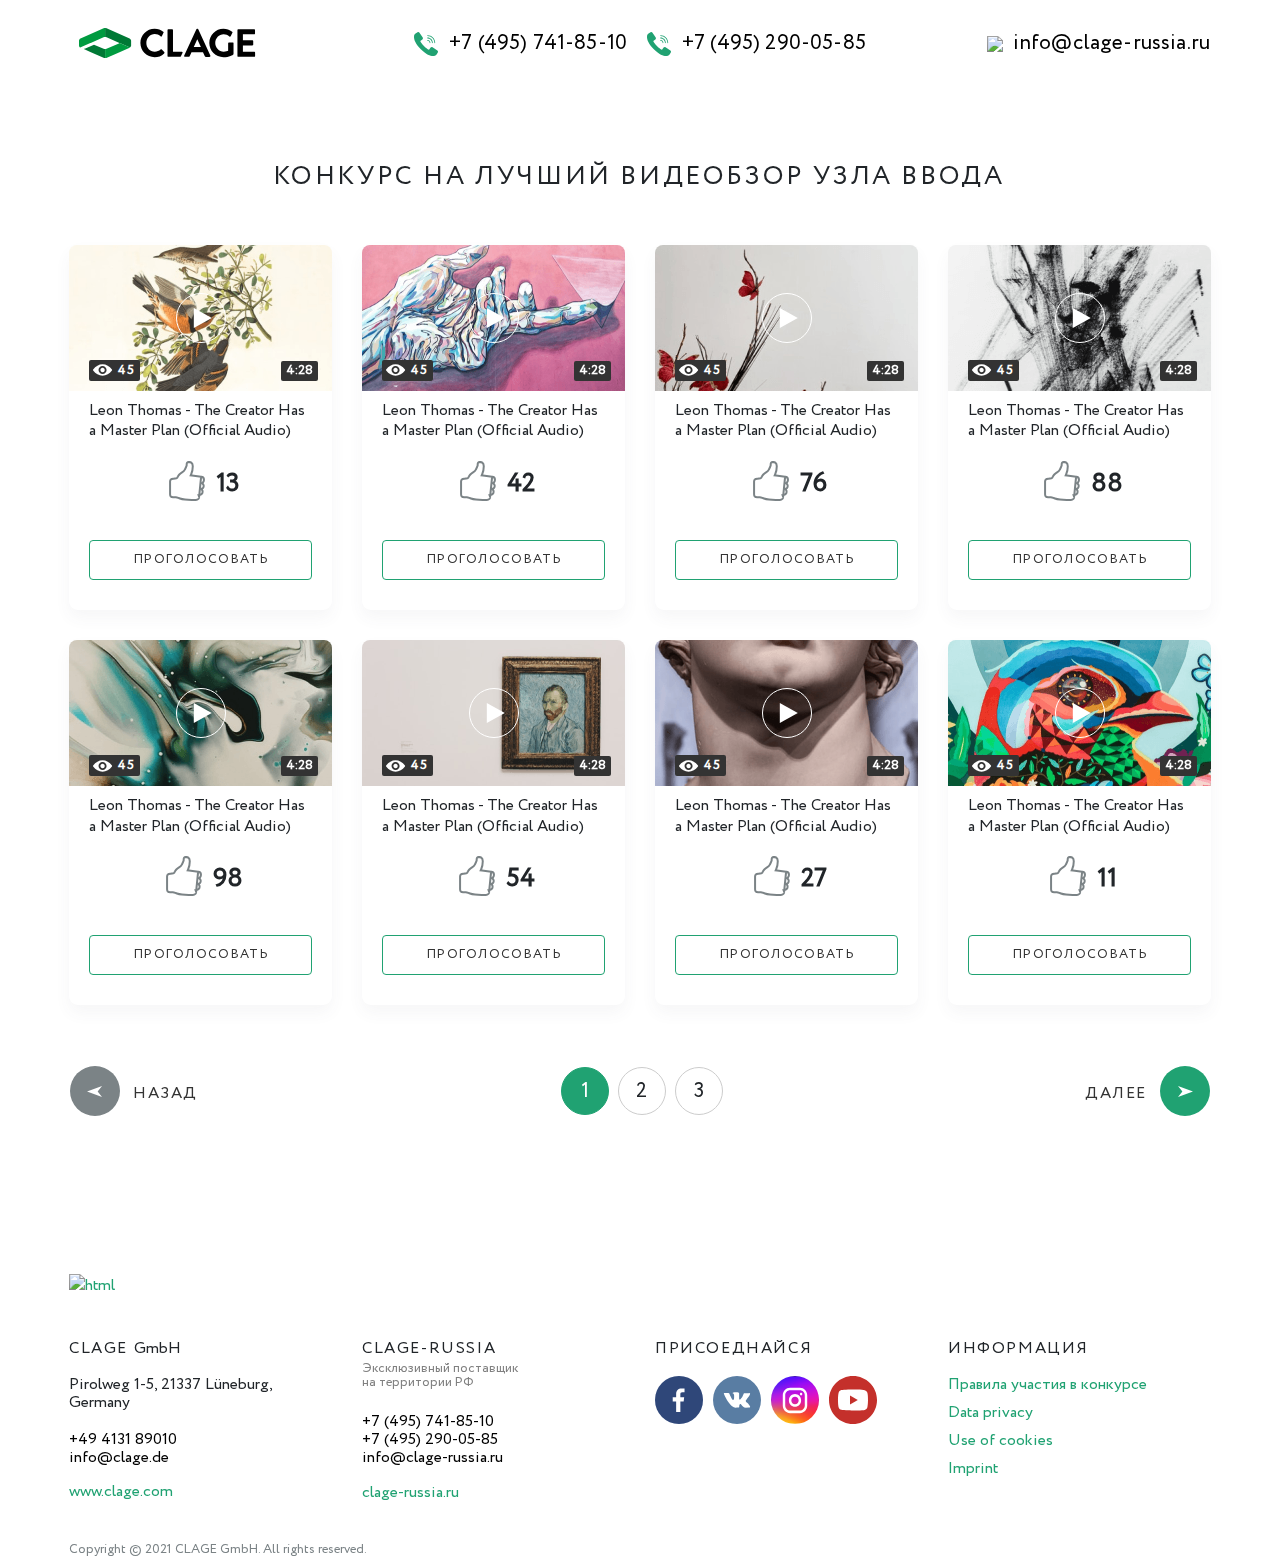
==== commit bf49cddf: "final edits(no)" ====
--- a/public/index.html
+++ b/public/index.html
@@ -18,19 +18,19 @@
 				<div class="container">
 					<div class="top-nav__row row align-items-center">
 						<div class="col">
-							<a class="top-nav__logo" href="/"><img src="../img/svg/CLAGE-Logo.svg" loading="lazy" alt="html"/>
+							<a class="top-nav__logo" href="/"><img src="img/svg/CLAGE-Logo.svg" loading="lazy" alt="html"/>
 							</a>
 						</div>
 						<div class="col-auto d-none d-lg-block leftphone">
-							<a class="h-link phoneblock" href="+7 (495) 741-85-10"><img src="../img/svg/phone1.svg"/><span>+7 (495) 741-85-10</span>
+							<a class="h-link phoneblock" href="+7 (495) 741-85-10"><img src="img/svg/phone1.svg"/><span>+7 (495) 741-85-10</span>
 							</a>
 						</div>
 						<div class="col-auto d-none d-lg-block rightphone">
-							<a class="h-link phoneblock" href="+7 (495) 290-05-85"><img src="../img/svg/phone1.svg"/><span>+7 (495) 290-05-85</span>
-							</a>
-						</div>
-						<div class="col text-end d-none d-lg-block textblock">
-							<a class="h-link mailblock" href="info@clage-russia.ru"><img src="../img/svg/mail.svg"/><span>info@clage-russia.ru</span>
+							<a class="h-link phoneblock" href=" +7 (495) 290-05-85"><img src="img/svg/phone1.svg"/><span>+7 (495) 290-05-85</span>
+							</a>
+						</div>
+						<div class="col text-end d-none d-lg-block">
+							<a class="h-link mailblock" href="info@clage-russia.ru"><img src="img/svg/mail.svg"/><span>info@clage-russia.ru</span>
 							</a>
 						</div>
 						<div class="col-auto d-lg-none">
@@ -39,13 +39,13 @@
 									<div class="toggle-menu-mobile toggle-menu-mobile--js"><span></span>
 									</div>
 									<div class="menu-mobile__inner">
-										<a class="menu-mobile__logo" href="/"><img src="../img/svg/CLAGE-Logo.svg" loading="lazy" alt="html"/>
+										<a class="menu-mobile__logo" href="/"><img src="img/svg/CLAGE-Logo.svg" loading="lazy" alt="html"/>
 										</a>
 										<a class="menu-mobile__link" href="+7 (495) 741-85-10">+7 (495) 741-85-10
 										</a>
 										<a class="menu-mobile__link" href="+7 (495) 290-05-85">+7 (495) 290-05-85
 										</a>
-										<a class="menu-mobile__link" href="info@clage-russia.ru">info@clagerussia.ru
+										<a class="menu-mobile__link" href="info@clage-russia.ru">info@clage-russia.ru
 										</a>
 									</div>
 								</div>
@@ -69,10 +69,9 @@
 									<a class="card1__video" href="#">
 										<div class="card1__img-box"><img src="img/@2x/CardBlock1-1.png"/>
 										</div>
-										<div class="card1__watches"><img src="../img/svg/watches.svg"/><span>45</span>
-										</div>
-										<div class="card1__plays">
-											<!--img(src= "../img/svg/playButton.svg")-->
+										<div class="card1__watches"><img src="img/svg/watches.svg"/><span>45</span>
+										</div>
+										<div class="card1__plays">
 											<div class="triangle-play"></div>
 										</div>
 										<div class="card1__videoTime"><span>4:28</span>
@@ -98,10 +97,9 @@
 									<a class="card1__video" href="#">
 										<div class="card1__img-box"><img src="img/@2x/CardBlock1-2.png"/>
 										</div>
-										<div class="card1__watches"><img src="../img/svg/watches.svg"/><span>45</span>
-										</div>
-										<div class="card1__plays">
-											<!--img(src= "../img/svg/playButton.svg")-->
+										<div class="card1__watches"><img src="img/svg/watches.svg"/><span>45</span>
+										</div>
+										<div class="card1__plays">
 											<div class="triangle-play"></div>
 										</div>
 										<div class="card1__videoTime"><span>4:28</span>
@@ -127,10 +125,9 @@
 									<a class="card1__video" href="#">
 										<div class="card1__img-box"><img src="img/@2x/CardBlock1-3.png"/>
 										</div>
-										<div class="card1__watches"><img src="../img/svg/watches.svg"/><span>45</span>
-										</div>
-										<div class="card1__plays">
-											<!--img(src= "../img/svg/playButton.svg")-->
+										<div class="card1__watches"><img src="img/svg/watches.svg"/><span>45</span>
+										</div>
+										<div class="card1__plays">
 											<div class="triangle-play"></div>
 										</div>
 										<div class="card1__videoTime"><span>4:28</span>
@@ -156,10 +153,9 @@
 									<a class="card1__video" href="#">
 										<div class="card1__img-box"><img src="img/@2x/CardBlock1-4.png"/>
 										</div>
-										<div class="card1__watches"><img src="../img/svg/watches.svg"/><span>45</span>
-										</div>
-										<div class="card1__plays">
-											<!--img(src= "../img/svg/playButton.svg")-->
+										<div class="card1__watches"><img src="img/svg/watches.svg"/><span>45</span>
+										</div>
+										<div class="card1__plays">
 											<div class="triangle-play"></div>
 										</div>
 										<div class="card1__videoTime"><span>4:28</span>
@@ -185,10 +181,9 @@
 									<a class="card1__video" href="#">
 										<div class="card1__img-box"><img src="img/@2x/CardBlock1-5.png"/>
 										</div>
-										<div class="card1__watches"><img src="../img/svg/watches.svg"/><span>45</span>
-										</div>
-										<div class="card1__plays">
-											<!--img(src= "../img/svg/playButton.svg")-->
+										<div class="card1__watches"><img src="img/svg/watches.svg"/><span>45</span>
+										</div>
+										<div class="card1__plays">
 											<div class="triangle-play"></div>
 										</div>
 										<div class="card1__videoTime"><span>4:28</span>
@@ -214,10 +209,9 @@
 									<a class="card1__video" href="#">
 										<div class="card1__img-box"><img src="img/@2x/CardBlock1-6.png"/>
 										</div>
-										<div class="card1__watches"><img src="../img/svg/watches.svg"/><span>45</span>
-										</div>
-										<div class="card1__plays">
-											<!--img(src= "../img/svg/playButton.svg")-->
+										<div class="card1__watches"><img src="img/svg/watches.svg"/><span>45</span>
+										</div>
+										<div class="card1__plays">
 											<div class="triangle-play"></div>
 										</div>
 										<div class="card1__videoTime"><span>4:28</span>
@@ -243,10 +237,9 @@
 									<a class="card1__video" href="#">
 										<div class="card1__img-box"><img src="img/@2x/CardBlock1-7.png"/>
 										</div>
-										<div class="card1__watches"><img src="../img/svg/watches.svg"/><span>45</span>
-										</div>
-										<div class="card1__plays">
-											<!--img(src= "../img/svg/playButton.svg")-->
+										<div class="card1__watches"><img src="img/svg/watches.svg"/><span>45</span>
+										</div>
+										<div class="card1__plays">
 											<div class="triangle-play"></div>
 										</div>
 										<div class="card1__videoTime"><span>4:28</span>
@@ -272,10 +265,9 @@
 									<a class="card1__video" href="#">
 										<div class="card1__img-box"><img src="img/@2x/CardBlock1-8.png"/>
 										</div>
-										<div class="card1__watches"><img src="../img/svg/watches.svg"/><span>45</span>
-										</div>
-										<div class="card1__plays">
-											<!--img(src= "../img/svg/playButton.svg")-->
+										<div class="card1__watches"><img src="img/svg/watches.svg"/><span>45</span>
+										</div>
+										<div class="card1__plays">
 											<div class="triangle-play"></div>
 										</div>
 										<div class="card1__videoTime"><span>4:28</span>
@@ -299,7 +291,7 @@
 					<div class="navbtns row justify-content-between">
 						<div class="col-auto">
 							<a class="navbtns__txt-btn navbtns__txt-btn--prev" href="#">
-								<div class="navbtns__arrowbtn navbtns__arrowbtn--lft"><img src="../img/svg/arrowLeft.svg"/>
+								<div class="navbtns__arrowbtn navbtns__arrowbtn--lft"><img src="img/svg/arrowLeft.svg"/>
 								</div><span>НАЗАД</span>
 							</a>
 						</div>
@@ -313,7 +305,7 @@
 						</div>
 						<div class="col-auto">
 							<a class="navbtns__txt-btn navbtns__txt-btn--next" href="#"><span>ДАЛЕЕ</span>
-								<div class="navbtns__arrowbtn navbtns__arrowbtn--rght"><img src="../img/svg/arrowRight.svg"/>
+								<div class="navbtns__arrowbtn navbtns__arrowbtn--rght"><img src="img/svg/arrowRight.svg"/>
 								</div>
 							</a>
 						</div>
@@ -338,14 +330,16 @@
 							<div class="footer__contentAdress"><span>Pirolweg 1-5, 21337 Lüneburg, Germany</span>
 								<div class="footer__linksBox"><a href="tel:+49413189010">+49 4131 89010</a><a href="mailto:info@clage.de">info@clage.de</a>
 								</div>
-								<a class="footer__link pt-1" href="www.clage.com" target="_blank">www.clage.com
+								<a class="footer__link mt-3" href="www.clage.com" target="_blank">www.clage.com
 								</a>
 							</div>
 						</div>
 						<div class="footer__localAdress col-6 col-lg-3">
 							<div class="footer__title mb-0">CLAGE-RUSSIA
 							</div>
-							<div class="footer__gray">Эксклюзивный поставщик<br/>на территории РФ
+							<div class="footer__contentAdress">
+								<div class="footer__gray">Эксклюзивный поставщик<br/>на территории РФ
+								</div>
 							</div>
 							<div class="footer__linksBox"><a href="tel:+74957418510">+7 (495) 741-85-10</a><a href="tel:+74952900585">+7 (495) 290-05-85</a><a href="mailto:info@clage-russia.ru">info@clage-russia.ru</a>
 							</div>
--- a/public/css/main.min.css
+++ b/public/css/main.min.css
@@ -1 +1 @@
-@charset "UTF-8";@font-face{font-display:swap;font-family:Circe;font-style:normal;font-weight:400;src:url(../fonts/Roboto-Regular/Circe-Regular.woff) format("woff")}.icon{fill:currentColor;display:inline-block;height:1em;width:1em}.icon-basket{font-size:2.4rem;width:.9166666667em}.icon-check{font-size:2.7rem;width:1em}.icon-fb,.icon-instagram{font-size:2.4rem;width:1em}.icon-telegram,.icon-viber{font-size:1.6rem;width:1em}.icon-vk{font-size:2.4rem;width:1em}.icon-whatsapp{font-size:1.6rem;width:1em}:root{--bs-blue:#0d6efd;--bs-indigo:#6610f2;--bs-purple:#6f42c1;--bs-pink:#d63384;--bs-red:#dc3545;--bs-orange:#fd7e14;--bs-yellow:#ffc107;--bs-green:#20a272;--bs-teal:#20c997;--bs-cyan:#0dcaf0;--bs-white:#fff;--bs-gray:#6c757d;--bs-gray-dark:#343a40;--bs-gray-100:#f8f9fa;--bs-gray-200:#e9ecef;--bs-gray-300:#dee2e6;--bs-gray-400:#ced4da;--bs-gray-500:#adb5bd;--bs-gray-600:#6c757d;--bs-gray-700:#495057;--bs-gray-800:#343a40;--bs-gray-900:#212529;--bs-primary:#20a272;--bs-secondary:#6c757d;--bs-danger:#dc3545;--bs-primary-rgb:32,162,114;--bs-secondary-rgb:108,117,125;--bs-danger-rgb:220,53,69;--bs-white-rgb:255,255,255;--bs-black-rgb:51,51,51;--bs-body-color-rgb:33,37,41;--bs-body-bg-rgb:255,255,255;--bs-font-sans-serif:"Circe",system-ui,-apple-system,"Segoe UI",Roboto,"Helvetica Neue",Arial,"Noto Sans","Liberation Sans",sans-serif,"Apple Color Emoji","Segoe UI Emoji","Segoe UI Symbol","Noto Color Emoji";--bs-font-monospace:SFMono-Regular,Menlo,Monaco,Consolas,"Liberation Mono","Courier New",monospace;--bs-gradient:linear-gradient(180deg,hsla(0,0%,100%,.15),hsla(0,0%,100%,0));--bs-body-font-family:var(--bs-font-sans-serif);--bs-body-font-size:1rem;--bs-body-font-weight:400;--bs-body-line-height:1.5;--bs-body-color:#212529;--bs-body-bg:#fff}*,:after,:before{box-sizing:border-box}body{-webkit-text-size-adjust:100%;-webkit-tap-highlight-color:rgba(51,51,51,0);background-color:var(--bs-body-bg);color:var(--bs-body-color);font-family:var(--bs-body-font-family);font-size:var(--bs-body-font-size);font-weight:var(--bs-body-font-weight);line-height:var(--bs-body-line-height);margin:0;text-align:var(--bs-body-text-align)}hr{background-color:currentColor;border:0;color:inherit;margin:1rem 0;opacity:.25}hr:not([size]){height:1px}.h1,.h2,.h3,.h4,.h5,.h6,h1,h2,h3,h4,h5,h6{font-weight:500;line-height:1.2;margin-bottom:.5rem;margin-top:0}.h1,h1{font-size:calc(1.375rem + 1.5vw)}.h2,h2{font-size:calc(1.325rem + .9vw)}.h3,h3{font-size:calc(1.3rem + .6vw)}.h4,h4{font-size:calc(1.275rem + .3vw)}.h5,h5{font-size:1.25rem}.h6,h6{font-size:1rem}p{margin-bottom:1rem;margin-top:0}abbr[data-bs-original-title],abbr[title]{cursor:help;-webkit-text-decoration:underline dotted;text-decoration:underline dotted;-webkit-text-decoration-skip-ink:none;text-decoration-skip-ink:none}address{font-style:normal;line-height:inherit;margin-bottom:1rem}ol,ul{padding-left:2rem}dl,ol,ul{margin-bottom:1rem;margin-top:0}ol ol,ol ul,ul ol,ul ul{margin-bottom:0}dt{font-weight:700}dd{margin-bottom:.5rem;margin-left:0}blockquote{margin:0 0 1rem}b,strong{font-weight:bolder}.small,small{font-size:.875em}.mark,mark{background-color:#fcf8e3;padding:.2em}sub,sup{font-size:.75em;line-height:0;position:relative;vertical-align:baseline}sub{bottom:-.25em}sup{top:-.5em}a{color:#20a272;text-decoration:none}a:hover{color:#1a825b}a:not([href]):not([class]),a:not([href]):not([class]):hover{color:inherit;text-decoration:none}code,kbd,pre,samp{direction:ltr;font-family:var(--bs-font-monospace);font-size:1em;unicode-bidi:bidi-override}pre{display:block;font-size:.875em;margin-bottom:1rem;margin-top:0;overflow:auto}pre code{color:inherit;font-size:inherit;word-break:normal}code{word-wrap:break-word;color:#d63384;font-size:.875em}a>code{color:inherit}kbd{background-color:#212529;border-radius:.2rem;color:#fff;font-size:.875em;padding:.2rem .4rem}kbd kbd{font-size:1em;font-weight:700;padding:0}figure{margin:0 0 1rem}img,svg{vertical-align:middle}table{border-collapse:collapse;caption-side:bottom}caption{color:#6c757d;padding-bottom:.5rem;padding-top:.5rem;text-align:left}th{text-align:inherit;text-align:-webkit-match-parent}tbody,td,tfoot,th,thead,tr{border:0 solid;border-color:inherit}label{display:inline-block}button{border-radius:0}button:focus:not(:focus-visible){outline:0}button,input,optgroup,select,textarea{font-family:inherit;font-size:inherit;line-height:inherit;margin:0}button,select{text-transform:none}[role=button]{cursor:pointer}select{word-wrap:normal}select:disabled{opacity:1}[list]::-webkit-calendar-picker-indicator{display:none}[type=button],[type=reset],[type=submit],button{-webkit-appearance:button}[type=button]:not(:disabled),[type=reset]:not(:disabled),[type=submit]:not(:disabled),button:not(:disabled){cursor:pointer}::-moz-focus-inner{border-style:none;padding:0}textarea{resize:vertical}fieldset{border:0;margin:0;min-width:0;padding:0}legend{float:left;font-size:calc(1.275rem + .3vw);line-height:inherit;margin-bottom:.5rem;padding:0;width:100%}legend+*{clear:left}::-webkit-datetime-edit-day-field,::-webkit-datetime-edit-fields-wrapper,::-webkit-datetime-edit-hour-field,::-webkit-datetime-edit-minute,::-webkit-datetime-edit-month-field,::-webkit-datetime-edit-text,::-webkit-datetime-edit-year-field{padding:0}::-webkit-inner-spin-button{height:auto}[type=search]{-webkit-appearance:textfield;outline-offset:-2px}::-webkit-search-decoration{-webkit-appearance:none}::-webkit-color-swatch-wrapper{padding:0}::file-selector-button{font:inherit}::-webkit-file-upload-button{-webkit-appearance:button;font:inherit}output{display:inline-block}iframe{border:0}summary{cursor:pointer;display:list-item}progress{vertical-align:baseline}[hidden]{display:none!important}.lead{font-size:1.25rem;font-weight:300}.display-1{font-size:calc(1.625rem + 4.5vw);font-weight:300;line-height:1.2}.display-2{font-size:calc(1.575rem + 3.9vw);font-weight:300;line-height:1.2}.display-3{font-size:calc(1.525rem + 3.3vw);font-weight:300;line-height:1.2}.display-4{font-size:calc(1.475rem + 2.7vw);font-weight:300;line-height:1.2}.display-5{font-size:calc(1.425rem + 2.1vw);font-weight:300;line-height:1.2}.display-6{font-size:calc(1.375rem + 1.5vw);font-weight:300;line-height:1.2}.list-inline,.list-unstyled{list-style:none;padding-left:0}.list-inline-item{display:inline-block}.list-inline-item:not(:last-child){margin-right:.5rem}.initialism{font-size:.875em;text-transform:uppercase}.blockquote{font-size:1.25rem;margin-bottom:1rem}.blockquote>:last-child{margin-bottom:0}.blockquote-footer{color:#6c757d;font-size:.875em;margin-bottom:1rem;margin-top:-1rem}.blockquote-footer:before{content:"— "}.container,.container-fluid,.container-lg,.container-md,.container-sm,.container-xl{margin-left:auto;margin-right:auto;padding-left:var(--bs-gutter-x,15px);padding-right:var(--bs-gutter-x,15px);width:100%}.row{--bs-gutter-x:1.875rem;--bs-gutter-y:0;display:flex;flex-wrap:wrap;margin-left:calc(var(--bs-gutter-x)*-.5);margin-right:calc(var(--bs-gutter-x)*-.5);margin-top:calc(var(--bs-gutter-y)*-1)}.row>*{flex-shrink:0;margin-top:var(--bs-gutter-y);max-width:100%;padding-left:calc(var(--bs-gutter-x)*.5);padding-right:calc(var(--bs-gutter-x)*.5);width:100%}.col{flex:1 0 0%}.row-cols-auto>*{flex:0 0 auto;width:auto}.row-cols-1>*{flex:0 0 auto;width:100%}.row-cols-2>*{flex:0 0 auto;width:50%}.row-cols-3>*{flex:0 0 auto;width:33.3333333333%}.row-cols-4>*{flex:0 0 auto;width:25%}.row-cols-5>*{flex:0 0 auto;width:20%}.row-cols-6>*{flex:0 0 auto;width:16.6666666667%}.col-auto{flex:0 0 auto;width:auto}.col-1{flex:0 0 auto;width:8.33333333%}.col-2{flex:0 0 auto;width:16.66666667%}.col-3{flex:0 0 auto;width:25%}.col-4{flex:0 0 auto;width:33.33333333%}.col-5{flex:0 0 auto;width:41.66666667%}.col-6{flex:0 0 auto;width:50%}.col-7{flex:0 0 auto;width:58.33333333%}.col-8{flex:0 0 auto;width:66.66666667%}.col-9{flex:0 0 auto;width:75%}.col-10{flex:0 0 auto;width:83.33333333%}.col-11{flex:0 0 auto;width:91.66666667%}.col-12{flex:0 0 auto;width:100%}.offset-1{margin-left:8.33333333%}.offset-2{margin-left:16.66666667%}.offset-3{margin-left:25%}.offset-4{margin-left:33.33333333%}.offset-5{margin-left:41.66666667%}.offset-6{margin-left:50%}.offset-7{margin-left:58.33333333%}.offset-8{margin-left:66.66666667%}.offset-9{margin-left:75%}.offset-10{margin-left:83.33333333%}.offset-11{margin-left:91.66666667%}.g-0,.gx-0{--bs-gutter-x:0}.g-0,.gy-0{--bs-gutter-y:0}.g-1,.gx-1{--bs-gutter-x:0.25rem}.g-1,.gy-1{--bs-gutter-y:0.25rem}.g-2,.gx-2{--bs-gutter-x:0.5rem}.g-2,.gy-2{--bs-gutter-y:0.5rem}.g-3,.gx-3{--bs-gutter-x:1rem}.g-3,.gy-3{--bs-gutter-y:1rem}.g-4,.gx-4{--bs-gutter-x:1.5rem}.g-4,.gy-4{--bs-gutter-y:1.5rem}.g-5,.gx-5{--bs-gutter-x:3rem}.g-5,.gy-5{--bs-gutter-y:3rem}.form-label{margin-bottom:.5rem}.col-form-label{font-size:inherit;line-height:1.5;margin-bottom:0;padding-bottom:calc(.375rem + 1px);padding-top:calc(.375rem + 1px)}.col-form-label-lg{font-size:1.25rem;padding-bottom:calc(.5rem + 1px);padding-top:calc(.5rem + 1px)}.col-form-label-sm{font-size:.875rem;padding-bottom:calc(.25rem + 1px);padding-top:calc(.25rem + 1px)}.form-text{color:#6c757d;font-size:.875em;margin-top:.25rem}.form-control{-webkit-appearance:none;-moz-appearance:none;appearance:none;background-clip:padding-box;background-color:#fff;border:1px solid #ced4da;border-radius:.25rem;color:#212529;display:block;font-size:1rem;font-weight:400;line-height:1.5;padding:.375rem .75rem;transition:border-color .15s ease-in-out,box-shadow .15s ease-in-out;width:100%}.form-control[type=file]{overflow:hidden}.form-control[type=file]:not(:disabled):not([readonly]){cursor:pointer}.form-control:focus{background-color:#fff;border-color:#90d1b9;box-shadow:none;color:#212529;outline:0}.form-control::-webkit-date-and-time-value{height:1.5em}.form-control::-moz-placeholder{color:#6c757d;opacity:1}.form-control::placeholder{color:#6c757d;opacity:1}.form-control:disabled,.form-control[readonly]{background-color:#e9ecef;opacity:1}.form-control::file-selector-button{-webkit-margin-end:.75rem;background-color:#e9ecef;border:0 solid;border-color:inherit;border-inline-end-width:1px;border-radius:0;color:#212529;margin:-.375rem -.75rem;margin-inline-end:.75rem;padding:.375rem .75rem;pointer-events:none;transition:color .15s ease-in-out,background-color .15s ease-in-out,border-color .15s ease-in-out,box-shadow .15s ease-in-out}.form-control:hover:not(:disabled):not([readonly])::file-selector-button{background-color:#dde0e3}.form-control::-webkit-file-upload-button{-webkit-margin-end:.75rem;background-color:#e9ecef;border:0 solid;border-color:inherit;border-inline-end-width:1px;border-radius:0;color:#212529;margin:-.375rem -.75rem;margin-inline-end:.75rem;padding:.375rem .75rem;pointer-events:none;-webkit-transition:color .15s ease-in-out,background-color .15s ease-in-out,border-color .15s ease-in-out,box-shadow .15s ease-in-out;transition:color .15s ease-in-out,background-color .15s ease-in-out,border-color .15s ease-in-out,box-shadow .15s ease-in-out}.form-control:hover:not(:disabled):not([readonly])::-webkit-file-upload-button{background-color:#dde0e3}.form-control-plaintext{background-color:transparent;border:solid transparent;border-width:1px 0;color:#212529;display:block;line-height:1.5;margin-bottom:0;padding:.375rem 0;width:100%}.form-control-plaintext.form-control-lg,.form-control-plaintext.form-control-sm{padding-left:0;padding-right:0}.form-control-sm{border-radius:.2rem;font-size:.875rem;min-height:calc(1.5em + .5rem + 2px);padding:.25rem .5rem}.form-control-sm::file-selector-button{-webkit-margin-end:.5rem;margin:-.25rem -.5rem;margin-inline-end:.5rem;padding:.25rem .5rem}.form-control-sm::-webkit-file-upload-button{-webkit-margin-end:.5rem;margin:-.25rem -.5rem;margin-inline-end:.5rem;padding:.25rem .5rem}.form-control-lg{border-radius:.3rem;font-size:1.25rem;min-height:calc(1.5em + 1rem + 2px);padding:.5rem 1rem}.form-control-lg::file-selector-button{-webkit-margin-end:1rem;margin:-.5rem -1rem;margin-inline-end:1rem;padding:.5rem 1rem}.form-control-lg::-webkit-file-upload-button{-webkit-margin-end:1rem;margin:-.5rem -1rem;margin-inline-end:1rem;padding:.5rem 1rem}textarea.form-control{min-height:calc(1.5em + .75rem + 2px)}textarea.form-control-sm{min-height:calc(1.5em + .5rem + 2px)}textarea.form-control-lg{min-height:calc(1.5em + 1rem + 2px)}.form-control-color{height:auto;padding:.375rem;width:3rem}.form-control-color:not(:disabled):not([readonly]){cursor:pointer}.form-control-color::-moz-color-swatch{border-radius:.25rem;height:1.5em}.form-control-color::-webkit-color-swatch{border-radius:.25rem;height:1.5em}.form-select,.select2-container--default .select2-selection--single{-moz-padding-start:calc(.75rem - 3px);-webkit-appearance:none;-moz-appearance:none;appearance:none;background-color:#fff;background-image:url("data:image/svg+xml;charset=utf-8,%3Csvg xmlns='http://www.w3.org/2000/svg' viewBox='0 0 16 16'%3E%3Cpath fill='none' stroke='%23343a40' stroke-linecap='round' stroke-linejoin='round' stroke-width='2' d='m2 5 6 6 6-6'/%3E%3C/svg%3E");background-position:right .75rem center;background-repeat:no-repeat;background-size:16px 12px;border:1px solid #ced4da;border-radius:.25rem;color:#212529;display:block;font-size:1rem;font-weight:400;line-height:1.5;padding:.375rem 2.25rem .375rem .75rem;transition:border-color .15s ease-in-out,box-shadow .15s ease-in-out;width:100%}.form-select:focus,.select2-container--default .select2-selection--single:focus{border-color:#90d1b9;box-shadow:0 0 0 .25rem rgba(32,162,114,.25);outline:0}.form-select[multiple],.form-select[size]:not([size="1"]),.select2-container--default [multiple].select2-selection--single,.select2-container--default [size].select2-selection--single:not([size="1"]){background-image:none;padding-right:.75rem}.form-select:disabled,.select2-container--default .select2-selection--single:disabled{background-color:#e9ecef}.form-select:-moz-focusring,.select2-container--default .select2-selection--single:-moz-focusring{color:transparent;text-shadow:0 0 0 #212529}.form-select-sm{border-radius:.2rem;font-size:.875rem;padding-bottom:.25rem;padding-left:.5rem;padding-top:.25rem}.form-select-lg{border-radius:.3rem;font-size:1.25rem;padding-bottom:.5rem;padding-left:1rem;padding-top:.5rem}.form-check{display:block;margin-bottom:.125rem;min-height:1.5rem;padding-left:1.5em}.form-check .form-check-input{float:left;margin-left:-1.5em}.form-check-input{color-adjust:exact;-webkit-appearance:none;-moz-appearance:none;appearance:none;background-color:#fff;background-position:50%;background-repeat:no-repeat;background-size:contain;border:1px solid rgba(51,51,51,.25);height:1em;margin-top:.25em;-webkit-print-color-adjust:exact;vertical-align:top;width:1em}.form-check-input[type=checkbox]{border-radius:.25em}.form-check-input[type=radio]{border-radius:50%}.form-check-input:active{filter:brightness(90%)}.form-check-input:focus{border-color:#90d1b9;box-shadow:none;outline:0}.form-check-input:checked{background-color:#20a272;border-color:#20a272}.form-check-input:checked[type=checkbox]{background-image:url("data:image/svg+xml;charset=utf-8,%3Csvg xmlns='http://www.w3.org/2000/svg' viewBox='0 0 20 20'%3E%3Cpath fill='none' stroke='%23fff' stroke-linecap='round' stroke-linejoin='round' stroke-width='3' d='m6 10 3 3 6-6'/%3E%3C/svg%3E")}.form-check-input:checked[type=radio]{background-image:url("data:image/svg+xml;charset=utf-8,%3Csvg xmlns='http://www.w3.org/2000/svg' viewBox='-4 -4 8 8'%3E%3Ccircle r='2' fill='%23fff'/%3E%3C/svg%3E")}.form-check-input[type=checkbox]:indeterminate{background-color:#20a272;background-image:url("data:image/svg+xml;charset=utf-8,%3Csvg xmlns='http://www.w3.org/2000/svg' viewBox='0 0 20 20'%3E%3Cpath fill='none' stroke='%23fff' stroke-linecap='round' stroke-linejoin='round' stroke-width='3' d='M6 10h8'/%3E%3C/svg%3E");border-color:#20a272}.form-check-input:disabled{filter:none;opacity:.5;pointer-events:none}.form-check-input:disabled~.form-check-label,.form-check-input[disabled]~.form-check-label{opacity:.5}.form-switch{padding-left:2.5em}.form-switch .form-check-input{background-image:url("data:image/svg+xml;charset=utf-8,%3Csvg xmlns='http://www.w3.org/2000/svg' viewBox='-4 -4 8 8'%3E%3Ccircle r='3' fill='rgba(0, 0, 0, 0.25)'/%3E%3C/svg%3E");background-position:0;border-radius:2em;margin-left:-2.5em;transition:background-position .15s ease-in-out;width:2em}.form-switch .form-check-input:focus{background-image:url("data:image/svg+xml;charset=utf-8,%3Csvg xmlns='http://www.w3.org/2000/svg' viewBox='-4 -4 8 8'%3E%3Ccircle r='3' fill='%2390d1b9'/%3E%3C/svg%3E")}.form-switch .form-check-input:checked{background-image:url("data:image/svg+xml;charset=utf-8,%3Csvg xmlns='http://www.w3.org/2000/svg' viewBox='-4 -4 8 8'%3E%3Ccircle r='3' fill='%23fff'/%3E%3C/svg%3E");background-position:100%}.form-check-inline{display:inline-block;margin-right:1rem}.btn-check{clip:rect(0,0,0,0);pointer-events:none;position:absolute}.btn-check:disabled+.btn,.btn-check:disabled+.card1__btn,.btn-check:disabled+.navbtns__btn,.btn-check:disabled+.navbtns__txt-btn,.btn-check[disabled]+.btn,.btn-check[disabled]+.card1__btn,.btn-check[disabled]+.navbtns__btn,.btn-check[disabled]+.navbtns__txt-btn{filter:none;opacity:.65;pointer-events:none}.form-range{-webkit-appearance:none;-moz-appearance:none;appearance:none;background-color:transparent;height:1.5rem;padding:0;width:100%}.form-range:focus{outline:0}.form-range:focus::-webkit-slider-thumb{box-shadow:0 0 0 1px #fff,none}.form-range:focus::-moz-range-thumb{box-shadow:0 0 0 1px #fff,none}.form-range::-moz-focus-outer{border:0}.form-range::-webkit-slider-thumb{-webkit-appearance:none;appearance:none;background-color:#20a272;border:0;border-radius:1rem;height:1rem;margin-top:-.25rem;-webkit-transition:background-color .15s ease-in-out,border-color .15s ease-in-out,box-shadow .15s ease-in-out;transition:background-color .15s ease-in-out,border-color .15s ease-in-out,box-shadow .15s ease-in-out;width:1rem}.form-range::-webkit-slider-thumb:active{background-color:#bce3d5}.form-range::-webkit-slider-runnable-track{background-color:#dee2e6;border-color:transparent;border-radius:1rem;color:transparent;cursor:pointer;height:.5rem;width:100%}.form-range::-moz-range-thumb{-moz-appearance:none;appearance:none;background-color:#20a272;border:0;border-radius:1rem;height:1rem;-moz-transition:background-color .15s ease-in-out,border-color .15s ease-in-out,box-shadow .15s ease-in-out;transition:background-color .15s ease-in-out,border-color .15s ease-in-out,box-shadow .15s ease-in-out;width:1rem}.form-range::-moz-range-thumb:active{background-color:#bce3d5}.form-range::-moz-range-track{background-color:#dee2e6;border-color:transparent;border-radius:1rem;color:transparent;cursor:pointer;height:.5rem;width:100%}.form-range:disabled{pointer-events:none}.form-range:disabled::-webkit-slider-thumb{background-color:#adb5bd}.form-range:disabled::-moz-range-thumb{background-color:#adb5bd}.form-floating{position:relative}.form-floating>.form-control,.form-floating>.form-select,.select2-container--default .form-floating>.select2-selection--single{height:calc(3.5rem + 2px);line-height:1.25}.form-floating>label{border:1px solid transparent;height:100%;left:0;padding:1rem .75rem;pointer-events:none;position:absolute;top:0;transform-origin:0 0;transition:opacity .1s ease-in-out,transform .1s ease-in-out}.form-floating>.form-control{padding:1rem .75rem}.form-floating>.form-control::-moz-placeholder{color:transparent}.form-floating>.form-control::placeholder{color:transparent}.form-floating>.form-control:not(:-moz-placeholder-shown){padding-bottom:.625rem;padding-top:1.625rem}.form-floating>.form-control:focus,.form-floating>.form-control:not(:placeholder-shown){padding-bottom:.625rem;padding-top:1.625rem}.form-floating>.form-control:-webkit-autofill{padding-bottom:.625rem;padding-top:1.625rem}.form-floating>.form-select,.select2-container--default .form-floating>.select2-selection--single{padding-bottom:.625rem;padding-top:1.625rem}.form-floating>.form-control:not(:-moz-placeholder-shown)~label{opacity:.65;transform:scale(.85) translateY(-.5rem) translateX(.15rem)}.form-floating>.form-control:focus~label,.form-floating>.form-control:not(:placeholder-shown)~label,.form-floating>.form-select~label,.select2-container--default .form-floating>.select2-selection--single~label{opacity:.65;transform:scale(.85) translateY(-.5rem) translateX(.15rem)}.form-floating>.form-control:-webkit-autofill~label{opacity:.65;transform:scale(.85) translateY(-.5rem) translateX(.15rem)}.input-group{align-items:stretch;display:flex;flex-wrap:wrap;position:relative;width:100%}.input-group>.form-control,.input-group>.form-select,.select2-container--default .input-group>.select2-selection--single{flex:1 1 auto;min-width:0;position:relative;width:1%}.input-group>.form-control:focus,.input-group>.form-select:focus,.select2-container--default .input-group>.select2-selection--single:focus{z-index:3}.input-group .btn,.input-group .card1__btn,.input-group .navbtns__btn,.input-group .navbtns__txt-btn{position:relative;z-index:2}.input-group .btn:focus,.input-group .card1__btn:focus,.input-group .navbtns__btn:focus,.input-group .navbtns__txt-btn:focus{z-index:3}.input-group-text{align-items:center;background-color:#e9ecef;border:1px solid #ced4da;border-radius:.25rem;color:#212529;display:flex;font-size:1rem;font-weight:400;line-height:1.5;padding:.375rem .75rem;text-align:center;white-space:nowrap}.input-group-lg>.btn,.input-group-lg>.card1__btn,.input-group-lg>.form-control,.input-group-lg>.form-select,.input-group-lg>.input-group-text,.input-group-lg>.navbtns__btn,.input-group-lg>.navbtns__txt-btn,.select2-container--default .input-group-lg>.select2-selection--single{border-radius:.3rem;font-size:1.25rem;padding:.5rem 1rem}.input-group-sm>.btn,.input-group-sm>.card1__btn,.input-group-sm>.form-control,.input-group-sm>.form-select,.input-group-sm>.input-group-text,.input-group-sm>.navbtns__btn,.input-group-sm>.navbtns__txt-btn,.select2-container--default .input-group-sm>.select2-selection--single{border-radius:.2rem;font-size:.875rem;padding:.25rem .5rem}.input-group-lg>.form-select,.input-group-sm>.form-select,.select2-container--default .input-group-lg>.select2-selection--single,.select2-container--default .input-group-sm>.select2-selection--single{padding-right:3rem}.input-group.has-validation>.dropdown-toggle:nth-last-child(n+4),.input-group.has-validation>:nth-last-child(n+3):not(.dropdown-toggle):not(.dropdown-menu),.input-group:not(.has-validation)>.dropdown-toggle:nth-last-child(n+3),.input-group:not(.has-validation)>:not(:last-child):not(.dropdown-toggle):not(.dropdown-menu){border-bottom-right-radius:0;border-top-right-radius:0}.input-group>:not(:first-child):not(.dropdown-menu):not(.valid-tooltip):not(.valid-feedback):not(.invalid-tooltip):not(.invalid-feedback){border-bottom-left-radius:0;border-top-left-radius:0;margin-left:-1px}.valid-feedback{color:#20a272;display:none;font-size:.875em;margin-top:.25rem;width:100%}.valid-tooltip{background-color:rgba(32,162,114,.9);border-radius:.25rem;color:#333;display:none;font-size:.875rem;margin-top:.1rem;max-width:100%;padding:.25rem .5rem;position:absolute;top:100%;z-index:5}.is-valid~.valid-feedback,.is-valid~.valid-tooltip,.was-validated :valid~.valid-feedback,.was-validated :valid~.valid-tooltip{display:block}.form-control.is-valid,.was-validated .form-control:valid{border-color:#20a272}.form-control.is-valid:focus,.was-validated .form-control:valid:focus{border-color:#20a272;box-shadow:0 0 0 .25rem rgba(32,162,114,.25)}.form-select.is-valid,.select2-container--default .is-valid.select2-selection--single,.select2-container--default .was-validated .select2-selection--single:valid,.was-validated .form-select:valid,.was-validated .select2-container--default .select2-selection--single:valid{border-color:#20a272}.form-select.is-valid:focus,.select2-container--default .is-valid.select2-selection--single:focus,.select2-container--default .was-validated .select2-selection--single:valid:focus,.was-validated .form-select:valid:focus,.was-validated .select2-container--default .select2-selection--single:valid:focus{border-color:#20a272;box-shadow:0 0 0 .25rem rgba(32,162,114,.25)}.form-check-input.is-valid,.was-validated .form-check-input:valid{border-color:#20a272}.form-check-input.is-valid:checked,.was-validated .form-check-input:valid:checked{background-color:#20a272}.form-check-input.is-valid:focus,.was-validated .form-check-input:valid:focus{box-shadow:0 0 0 .25rem rgba(32,162,114,.25)}.form-check-input.is-valid~.form-check-label,.was-validated .form-check-input:valid~.form-check-label{color:#20a272}.form-check-inline .form-check-input~.valid-feedback{margin-left:.5em}.input-group .form-control.is-valid,.input-group .form-select.is-valid,.input-group .select2-container--default .is-valid.select2-selection--single,.select2-container--default .input-group .is-valid.select2-selection--single,.select2-container--default .was-validated .input-group .select2-selection--single:valid,.was-validated .input-group .form-control:valid,.was-validated .input-group .form-select:valid,.was-validated .input-group .select2-container--default .select2-selection--single:valid{z-index:1}.input-group .form-control.is-valid:focus,.input-group .form-select.is-valid:focus,.input-group .select2-container--default .is-valid.select2-selection--single:focus,.select2-container--default .input-group .is-valid.select2-selection--single:focus,.select2-container--default .was-validated .input-group .select2-selection--single:valid:focus,.was-validated .input-group .form-control:valid:focus,.was-validated .input-group .form-select:valid:focus,.was-validated .input-group .select2-container--default .select2-selection--single:valid:focus{z-index:3}.invalid-feedback{color:#dc3545;display:none;font-size:.875em;margin-top:.25rem;width:100%}.invalid-tooltip{background-color:rgba(220,53,69,.9);border-radius:.25rem;color:#fff;display:none;font-size:.875rem;margin-top:.1rem;max-width:100%;padding:.25rem .5rem;position:absolute;top:100%;z-index:5}.is-invalid~.invalid-feedback,.is-invalid~.invalid-tooltip,.was-validated :invalid~.invalid-feedback,.was-validated :invalid~.invalid-tooltip{display:block}.form-control.is-invalid,.was-validated .form-control:invalid{border-color:#dc3545}.form-control.is-invalid:focus,.was-validated .form-control:invalid:focus{border-color:#dc3545;box-shadow:0 0 0 .25rem rgba(220,53,69,.25)}.form-select.is-invalid,.select2-container--default .is-invalid.select2-selection--single,.select2-container--default .was-validated .select2-selection--single:invalid,.was-validated .form-select:invalid,.was-validated .select2-container--default .select2-selection--single:invalid{border-color:#dc3545}.form-select.is-invalid:focus,.select2-container--default .is-invalid.select2-selection--single:focus,.select2-container--default .was-validated .select2-selection--single:invalid:focus,.was-validated .form-select:invalid:focus,.was-validated .select2-container--default .select2-selection--single:invalid:focus{border-color:#dc3545;box-shadow:0 0 0 .25rem rgba(220,53,69,.25)}.form-check-input.is-invalid,.was-validated .form-check-input:invalid{border-color:#dc3545}.form-check-input.is-invalid:checked,.was-validated .form-check-input:invalid:checked{background-color:#dc3545}.form-check-input.is-invalid:focus,.was-validated .form-check-input:invalid:focus{box-shadow:0 0 0 .25rem rgba(220,53,69,.25)}.form-check-input.is-invalid~.form-check-label,.was-validated .form-check-input:invalid~.form-check-label{color:#dc3545}.form-check-inline .form-check-input~.invalid-feedback{margin-left:.5em}.input-group .form-control.is-invalid,.input-group .form-select.is-invalid,.input-group .select2-container--default .is-invalid.select2-selection--single,.select2-container--default .input-group .is-invalid.select2-selection--single,.select2-container--default .was-validated .input-group .select2-selection--single:invalid,.was-validated .input-group .form-control:invalid,.was-validated .input-group .form-select:invalid,.was-validated .input-group .select2-container--default .select2-selection--single:invalid{z-index:2}.input-group .form-control.is-invalid:focus,.input-group .form-select.is-invalid:focus,.input-group .select2-container--default .is-invalid.select2-selection--single:focus,.select2-container--default .input-group .is-invalid.select2-selection--single:focus,.select2-container--default .was-validated .input-group .select2-selection--single:invalid:focus,.was-validated .input-group .form-control:invalid:focus,.was-validated .input-group .form-select:invalid:focus,.was-validated .input-group .select2-container--default .select2-selection--single:invalid:focus{z-index:3}.btn,.card1__btn,.navbtns__btn,.navbtns__txt-btn{background-color:transparent;border:1px solid transparent;border-radius:.25rem;color:#212529;cursor:pointer;display:inline-block;font-size:1rem;font-weight:400;line-height:1.5;padding:.375rem .75rem;text-align:center;transition:color .15s ease-in-out,background-color .15s ease-in-out,border-color .15s ease-in-out,box-shadow .15s ease-in-out;-webkit-user-select:none;-moz-user-select:none;user-select:none;vertical-align:middle}.btn:hover,.card1__btn:hover,.navbtns__btn:hover,.navbtns__txt-btn:hover{color:#212529}.btn-check:focus+.btn,.btn-check:focus+.card1__btn,.btn-check:focus+.navbtns__btn,.btn-check:focus+.navbtns__txt-btn,.btn:focus,.card1__btn:focus,.navbtns__btn:focus,.navbtns__txt-btn:focus{box-shadow:none;outline:0}.btn.disabled,.btn:disabled,.card1__btn:disabled,.disabled.card1__btn,.disabled.navbtns__btn,.disabled.navbtns__txt-btn,.navbtns__btn:disabled,.navbtns__txt-btn:disabled,fieldset:disabled .btn,fieldset:disabled .card1__btn,fieldset:disabled .navbtns__btn,fieldset:disabled .navbtns__txt-btn{opacity:.65;pointer-events:none}.btn-primary{background-color:#20a272;border-color:#20a272;color:#333}.btn-check:focus+.btn-primary,.btn-primary:focus,.btn-primary:hover{background-color:#41b087;border-color:#36ab80;color:#333}.btn-check:focus+.btn-primary,.btn-primary:focus{box-shadow:0 0 0 .25rem rgba(35,145,105,.5)}.btn-check:active+.btn-primary,.btn-check:checked+.btn-primary,.btn-primary.active,.btn-primary:active,.show>.btn-primary.dropdown-toggle{background-color:#4db58e;border-color:#36ab80;color:#333}.btn-check:active+.btn-primary:focus,.btn-check:checked+.btn-primary:focus,.btn-primary.active:focus,.btn-primary:active:focus,.show>.btn-primary.dropdown-toggle:focus{box-shadow:0 0 0 .25rem rgba(35,145,105,.5)}.btn-primary.disabled,.btn-primary:disabled{background-color:#20a272;border-color:#20a272;color:#333}.btn-secondary{background-color:#6c757d;border-color:#6c757d;color:#fff}.btn-check:focus+.btn-secondary,.btn-secondary:focus,.btn-secondary:hover{background-color:#5c636a;border-color:#565e64;color:#fff}.btn-check:focus+.btn-secondary,.btn-secondary:focus{box-shadow:0 0 0 .25rem hsla(208,6%,54%,.5)}.btn-check:active+.btn-secondary,.btn-check:checked+.btn-secondary,.btn-secondary.active,.btn-secondary:active,.show>.btn-secondary.dropdown-toggle{background-color:#565e64;border-color:#51585e;color:#fff}.btn-check:active+.btn-secondary:focus,.btn-check:checked+.btn-secondary:focus,.btn-secondary.active:focus,.btn-secondary:active:focus,.show>.btn-secondary.dropdown-toggle:focus{box-shadow:0 0 0 .25rem hsla(208,6%,54%,.5)}.btn-secondary.disabled,.btn-secondary:disabled{background-color:#6c757d;border-color:#6c757d;color:#fff}.btn-danger{background-color:#dc3545;border-color:#dc3545;color:#fff}.btn-check:focus+.btn-danger,.btn-danger:focus,.btn-danger:hover{background-color:#bb2d3b;border-color:#b02a37;color:#fff}.btn-check:focus+.btn-danger,.btn-danger:focus{box-shadow:0 0 0 .25rem rgba(225,83,97,.5)}.btn-check:active+.btn-danger,.btn-check:checked+.btn-danger,.btn-danger.active,.btn-danger:active,.show>.btn-danger.dropdown-toggle{background-color:#b02a37;border-color:#a52834;color:#fff}.btn-check:active+.btn-danger:focus,.btn-check:checked+.btn-danger:focus,.btn-danger.active:focus,.btn-danger:active:focus,.show>.btn-danger.dropdown-toggle:focus{box-shadow:0 0 0 .25rem rgba(225,83,97,.5)}.btn-danger.disabled,.btn-danger:disabled{background-color:#dc3545;border-color:#dc3545;color:#fff}.btn-outline-primary,.card1__btn{border-color:#20a272;color:#20a272}.btn-outline-primary:hover,.card1__btn:hover{background-color:#20a272;border-color:#20a272;color:#333}.btn-check:focus+.btn-outline-primary,.btn-check:focus+.card1__btn,.btn-outline-primary:focus,.card1__btn:focus{box-shadow:0 0 0 .25rem rgba(32,162,114,.5)}.active.card1__btn,.btn-check:active+.btn-outline-primary,.btn-check:active+.card1__btn,.btn-check:checked+.btn-outline-primary,.btn-check:checked+.card1__btn,.btn-outline-primary.active,.btn-outline-primary.dropdown-toggle.show,.btn-outline-primary:active,.card1__btn:active,.dropdown-toggle.show.card1__btn{background-color:#20a272;border-color:#20a272;color:#333}.active.card1__btn:focus,.btn-check:active+.btn-outline-primary:focus,.btn-check:active+.card1__btn:focus,.btn-check:checked+.btn-outline-primary:focus,.btn-check:checked+.card1__btn:focus,.btn-outline-primary.active:focus,.btn-outline-primary.dropdown-toggle.show:focus,.btn-outline-primary:active:focus,.card1__btn:active:focus,.dropdown-toggle.show.card1__btn:focus{box-shadow:0 0 0 .25rem rgba(32,162,114,.5)}.btn-outline-primary.disabled,.btn-outline-primary:disabled,.card1__btn:disabled,.disabled.card1__btn{background-color:transparent;color:#20a272}.btn-outline-secondary{border-color:#6c757d;color:#6c757d}.btn-outline-secondary:hover{background-color:#6c757d;border-color:#6c757d;color:#fff}.btn-check:focus+.btn-outline-secondary,.btn-outline-secondary:focus{box-shadow:0 0 0 .25rem hsla(208,7%,46%,.5)}.btn-check:active+.btn-outline-secondary,.btn-check:checked+.btn-outline-secondary,.btn-outline-secondary.active,.btn-outline-secondary.dropdown-toggle.show,.btn-outline-secondary:active{background-color:#6c757d;border-color:#6c757d;color:#fff}.btn-check:active+.btn-outline-secondary:focus,.btn-check:checked+.btn-outline-secondary:focus,.btn-outline-secondary.active:focus,.btn-outline-secondary.dropdown-toggle.show:focus,.btn-outline-secondary:active:focus{box-shadow:0 0 0 .25rem hsla(208,7%,46%,.5)}.btn-outline-secondary.disabled,.btn-outline-secondary:disabled{background-color:transparent;color:#6c757d}.btn-outline-danger{border-color:#dc3545;color:#dc3545}.btn-outline-danger:hover{background-color:#dc3545;border-color:#dc3545;color:#fff}.btn-check:focus+.btn-outline-danger,.btn-outline-danger:focus{box-shadow:0 0 0 .25rem rgba(220,53,69,.5)}.btn-check:active+.btn-outline-danger,.btn-check:checked+.btn-outline-danger,.btn-outline-danger.active,.btn-outline-danger.dropdown-toggle.show,.btn-outline-danger:active{background-color:#dc3545;border-color:#dc3545;color:#fff}.btn-check:active+.btn-outline-danger:focus,.btn-check:checked+.btn-outline-danger:focus,.btn-outline-danger.active:focus,.btn-outline-danger.dropdown-toggle.show:focus,.btn-outline-danger:active:focus{box-shadow:0 0 0 .25rem rgba(220,53,69,.5)}.btn-outline-danger.disabled,.btn-outline-danger:disabled{background-color:transparent;color:#dc3545}.btn-link{color:#20a272;font-weight:400;text-decoration:none}.btn-link:hover{color:#1a825b}.btn-link.disabled,.btn-link:disabled{color:#6c757d}.btn-lg{border-radius:.3rem;font-size:1.25rem;padding:.5rem 1rem}.btn-sm{border-radius:.2rem;font-size:.875rem;padding:.25rem .5rem}.clearfix:after{clear:both;content:"";display:block}.link-primary{color:#20a272}.link-primary:focus,.link-primary:hover{color:#4db58e}.link-secondary{color:#6c757d}.link-secondary:focus,.link-secondary:hover{color:#565e64}.link-danger{color:#dc3545}.link-danger:focus,.link-danger:hover{color:#b02a37}.ratio{position:relative;width:100%}.ratio:before{content:"";display:block;padding-top:var(--bs-aspect-ratio)}.ratio>*{height:100%;left:0;position:absolute;top:0;width:100%}.ratio-1x1{--bs-aspect-ratio:100%}.ratio-4x3{--bs-aspect-ratio:75%}.ratio-16x9{--bs-aspect-ratio:56.25%}.ratio-21x9{--bs-aspect-ratio:42.8571428571%}.fixed-top{top:0}.fixed-bottom,.fixed-top{left:0;position:fixed;right:0;z-index:1030}.fixed-bottom{bottom:0}.sticky-top{position:-webkit-sticky;position:sticky;top:0;z-index:1020}.hstack{align-items:center;flex-direction:row}.hstack,.vstack{align-self:stretch;display:flex}.vstack{flex:1 1 auto;flex-direction:column}.visually-hidden,.visually-hidden-focusable:not(:focus):not(:focus-within){clip:rect(0,0,0,0)!important;border:0!important;height:1px!important;margin:-1px!important;overflow:hidden!important;padding:0!important;position:absolute!important;white-space:nowrap!important;width:1px!important}.stretched-link:after{bottom:0;content:"";left:0;position:absolute;right:0;top:0;z-index:1}.text-truncate{overflow:hidden;text-overflow:ellipsis;white-space:nowrap}.vr{align-self:stretch;background-color:currentColor;display:inline-block;min-height:1em;opacity:.25;width:1px}.align-baseline{vertical-align:baseline!important}.align-top{vertical-align:top!important}.align-middle{vertical-align:middle!important}.align-bottom{vertical-align:bottom!important}.align-text-bottom{vertical-align:text-bottom!important}.align-text-top{vertical-align:text-top!important}.float-start{float:left!important}.float-end{float:right!important}.float-none{float:none!important}.opacity-0{opacity:0!important}.overflow-auto{overflow:auto!important}.overflow-hidden{overflow:hidden!important}.overflow-visible{overflow:visible!important}.overflow-scroll{overflow:scroll!important}.d-inline{display:inline!important}.d-inline-block{display:inline-block!important}.d-block{display:block!important}.d-grid{display:grid!important}.d-table{display:table!important}.d-table-row{display:table-row!important}.d-table-cell{display:table-cell!important}.d-flex{display:flex!important}.d-inline-flex{display:inline-flex!important}.d-none{display:none!important}.shadow{box-shadow:0 .5rem 1rem rgba(51,51,51,.15)!important}.shadow-sm{box-shadow:0 .125rem .25rem rgba(51,51,51,.075)!important}.shadow-lg{box-shadow:0 1rem 3rem rgba(51,51,51,.175)!important}.shadow-none{box-shadow:none!important}.position-static{position:static!important}.position-relative{position:relative!important}.position-absolute{position:absolute!important}.position-fixed{position:fixed!important}.position-sticky{position:-webkit-sticky!important;position:sticky!important}.top-0{top:0!important}.top-50{top:50%!important}.top-100{top:100%!important}.bottom-0{bottom:0!important}.bottom-50{bottom:50%!important}.bottom-100{bottom:100%!important}.start-0{left:0!important}.start-50{left:50%!important}.start-100{left:100%!important}.end-0{right:0!important}.end-50{right:50%!important}.end-100{right:100%!important}.translate-middle{transform:translate(-50%,-50%)!important}.translate-middle-x{transform:translateX(-50%)!important}.translate-middle-y{transform:translateY(-50%)!important}.border{border:1px solid #dee2e6!important}.border-0{border:0!important}.border-top{border-top:1px solid #dee2e6!important}.border-top-0{border-top:0!important}.border-end{border-right:1px solid #dee2e6!important}.border-end-0{border-right:0!important}.border-bottom{border-bottom:1px solid #dee2e6!important}.border-bottom-0{border-bottom:0!important}.border-start{border-left:1px solid #dee2e6!important}.border-start-0{border-left:0!important}.border-primary{border-color:#20a272!important}.border-secondary{border-color:#6c757d!important}.border-danger{border-color:#dc3545!important}.border-white{border-color:#fff!important}.border-1{border-width:1px!important}.border-2{border-width:2px!important}.border-3{border-width:3px!important}.border-4{border-width:4px!important}.border-5{border-width:5px!important}.w-25{width:25%!important}.w-50{width:50%!important}.w-75{width:75%!important}.w-100{width:100%!important}.w-auto{width:auto!important}.mw-100{max-width:100%!important}.vw-100{width:100vw!important}.min-vw-100{min-width:100vw!important}.h-25{height:25%!important}.h-50{height:50%!important}.h-75{height:75%!important}.h-100{height:100%!important}.h-auto{height:auto!important}.mh-100{max-height:100%!important}.vh-100{height:100vh!important}.min-vh-100{min-height:100vh!important}.flex-fill{flex:1 1 auto!important}.flex-row{flex-direction:row!important}.flex-column{flex-direction:column!important}.flex-row-reverse{flex-direction:row-reverse!important}.flex-column-reverse{flex-direction:column-reverse!important}.flex-grow-0{flex-grow:0!important}.flex-grow-1{flex-grow:1!important}.flex-shrink-0{flex-shrink:0!important}.flex-shrink-1{flex-shrink:1!important}.flex-wrap{flex-wrap:wrap!important}.flex-nowrap{flex-wrap:nowrap!important}.flex-wrap-reverse{flex-wrap:wrap-reverse!important}.gap-0{gap:0!important}.gap-1{gap:.25rem!important}.gap-2{gap:.5rem!important}.gap-3{gap:1rem!important}.gap-4{gap:1.5rem!important}.gap-5{gap:3rem!important}.justify-content-start{justify-content:flex-start!important}.justify-content-end{justify-content:flex-end!important}.justify-content-center{justify-content:center!important}.justify-content-between{justify-content:space-between!important}.justify-content-around{justify-content:space-around!important}.justify-content-evenly{justify-content:space-evenly!important}.align-items-start{align-items:flex-start!important}.align-items-end{align-items:flex-end!important}.align-items-center{align-items:center!important}.align-items-baseline{align-items:baseline!important}.align-items-stretch{align-items:stretch!important}.align-content-start{align-content:flex-start!important}.align-content-end{align-content:flex-end!important}.align-content-center{align-content:center!important}.align-content-between{align-content:space-between!important}.align-content-around{align-content:space-around!important}.align-content-stretch{align-content:stretch!important}.align-self-auto{align-self:auto!important}.align-self-start{align-self:flex-start!important}.align-self-end{align-self:flex-end!important}.align-self-center{align-self:center!important}.align-self-baseline{align-self:baseline!important}.align-self-stretch{align-self:stretch!important}.order-first{order:-1!important}.order-0{order:0!important}.order-1{order:1!important}.order-2{order:2!important}.order-3{order:3!important}.order-4{order:4!important}.order-5{order:5!important}.order-last{order:6!important}.m-0{margin:0!important}.m-1{margin:.25rem!important}.m-2{margin:.5rem!important}.m-3{margin:1rem!important}.m-4{margin:1.5rem!important}.m-5{margin:3rem!important}.m-auto{margin:auto!important}.mx-0{margin-left:0!important;margin-right:0!important}.mx-1{margin-left:.25rem!important;margin-right:.25rem!important}.mx-2{margin-left:.5rem!important;margin-right:.5rem!important}.mx-3{margin-left:1rem!important;margin-right:1rem!important}.mx-4{margin-left:1.5rem!important;margin-right:1.5rem!important}.mx-5{margin-left:3rem!important;margin-right:3rem!important}.mx-auto{margin-left:auto!important;margin-right:auto!important}.my-0{margin-bottom:0!important;margin-top:0!important}.my-1{margin-bottom:.25rem!important;margin-top:.25rem!important}.my-2{margin-bottom:.5rem!important;margin-top:.5rem!important}.my-3{margin-bottom:1rem!important;margin-top:1rem!important}.my-4{margin-bottom:1.5rem!important;margin-top:1.5rem!important}.my-5{margin-bottom:3rem!important;margin-top:3rem!important}.my-auto{margin-bottom:auto!important;margin-top:auto!important}.mt-0{margin-top:0!important}.mt-1{margin-top:.25rem!important}.mt-2{margin-top:.5rem!important}.mt-3{margin-top:1rem!important}.mt-4{margin-top:1.5rem!important}.mt-5{margin-top:3rem!important}.mt-auto{margin-top:auto!important}.me-0{margin-right:0!important}.me-1{margin-right:.25rem!important}.me-2{margin-right:.5rem!important}.me-3{margin-right:1rem!important}.me-4{margin-right:1.5rem!important}.me-5{margin-right:3rem!important}.me-auto{margin-right:auto!important}.mb-0{margin-bottom:0!important}.mb-1{margin-bottom:.25rem!important}.mb-2{margin-bottom:.5rem!important}.mb-3{margin-bottom:1rem!important}.mb-4{margin-bottom:1.5rem!important}.mb-5{margin-bottom:3rem!important}.mb-auto{margin-bottom:auto!important}.ms-0{margin-left:0!important}.ms-1{margin-left:.25rem!important}.ms-2{margin-left:.5rem!important}.ms-3{margin-left:1rem!important}.ms-4{margin-left:1.5rem!important}.ms-5{margin-left:3rem!important}.ms-auto{margin-left:auto!important}.p-0{padding:0!important}.p-1{padding:.25rem!important}.p-2{padding:.5rem!important}.p-3{padding:1rem!important}.p-4{padding:1.5rem!important}.p-5{padding:3rem!important}.px-0{padding-left:0!important;padding-right:0!important}.px-1{padding-left:.25rem!important;padding-right:.25rem!important}.px-2{padding-left:.5rem!important;padding-right:.5rem!important}.px-3{padding-left:1rem!important;padding-right:1rem!important}.px-4{padding-left:1.5rem!important;padding-right:1.5rem!important}.px-5{padding-left:3rem!important;padding-right:3rem!important}.py-0{padding-bottom:0!important;padding-top:0!important}.py-1{padding-bottom:.25rem!important;padding-top:.25rem!important}.py-2{padding-bottom:.5rem!important;padding-top:.5rem!important}.py-3{padding-bottom:1rem!important;padding-top:1rem!important}.py-4{padding-bottom:1.5rem!important;padding-top:1.5rem!important}.py-5{padding-bottom:3rem!important;padding-top:3rem!important}.pt-0{padding-top:0!important}.pt-1{padding-top:.25rem!important}.pt-2{padding-top:.5rem!important}.pt-3{padding-top:1rem!important}.pt-4{padding-top:1.5rem!important}.pt-5{padding-top:3rem!important}.pe-0{padding-right:0!important}.pe-1{padding-right:.25rem!important}.pe-2{padding-right:.5rem!important}.pe-3{padding-right:1rem!important}.pe-4{padding-right:1.5rem!important}.pe-5{padding-right:3rem!important}.pb-0{padding-bottom:0!important}.pb-1{padding-bottom:.25rem!important}.pb-2{padding-bottom:.5rem!important}.pb-3{padding-bottom:1rem!important}.pb-4{padding-bottom:1.5rem!important}.pb-5{padding-bottom:3rem!important}.ps-0{padding-left:0!important}.ps-1{padding-left:.25rem!important}.ps-2{padding-left:.5rem!important}.ps-3{padding-left:1rem!important}.ps-4{padding-left:1.5rem!important}.ps-5{padding-left:3rem!important}.font-monospace{font-family:var(--bs-font-monospace)!important}.fs-1{font-size:calc(1.375rem + 1.5vw)!important}.fs-2{font-size:calc(1.325rem + .9vw)!important}.fs-3{font-size:calc(1.3rem + .6vw)!important}.fs-4{font-size:calc(1.275rem + .3vw)!important}.fs-5{font-size:1.25rem!important}.fs-6{font-size:1rem!important}.fst-italic{font-style:italic!important}.fst-normal{font-style:normal!important}.fw-light{font-weight:300!important}.fw-lighter{font-weight:lighter!important}.fw-normal{font-weight:400!important}.fw-bold{font-weight:700!important}.fw-bolder{font-weight:bolder!important}.lh-1{line-height:1!important}.lh-sm{line-height:1.25!important}.lh-base{line-height:1.5!important}.lh-lg{line-height:2!important}.text-start{text-align:left!important}.text-end{text-align:right!important}.text-center{text-align:center!important}.text-decoration-none{text-decoration:none!important}.text-decoration-underline{text-decoration:underline!important}.text-decoration-line-through{text-decoration:line-through!important}.text-lowercase{text-transform:lowercase!important}.text-uppercase{text-transform:uppercase!important}.text-capitalize{text-transform:capitalize!important}.text-wrap{white-space:normal!important}.text-nowrap{white-space:nowrap!important}.text-break{word-wrap:break-word!important;word-break:break-word!important}.text-primary{--bs-text-opacity:1;color:rgba(var(--bs-primary-rgb),var(--bs-text-opacity))!important}.text-secondary{--bs-text-opacity:1;color:rgba(var(--bs-secondary-rgb),var(--bs-text-opacity))!important}.text-danger{--bs-text-opacity:1;color:rgba(var(--bs-danger-rgb),var(--bs-text-opacity))!important}.text-black{--bs-text-opacity:1;color:rgba(var(--bs-black-rgb),var(--bs-text-opacity))!important}.text-white{--bs-text-opacity:1;color:rgba(var(--bs-white-rgb),var(--bs-text-opacity))!important}.text-body{--bs-text-opacity:1;color:rgba(var(--bs-body-color-rgb),var(--bs-text-opacity))!important}.text-muted{--bs-text-opacity:1;color:#6c757d!important}.text-black-50{--bs-text-opacity:1;color:rgba(51,51,51,.5)!important}.text-white-50{--bs-text-opacity:1;color:hsla(0,0%,100%,.5)!important}.text-reset{--bs-text-opacity:1;color:inherit!important}.text-opacity-25{--bs-text-opacity:0.25}.text-opacity-50{--bs-text-opacity:0.5}.text-opacity-75{--bs-text-opacity:0.75}.text-opacity-100{--bs-text-opacity:1}.bg-primary{--bs-bg-opacity:1;background-color:rgba(var(--bs-primary-rgb),var(--bs-bg-opacity))!important}.bg-secondary{--bs-bg-opacity:1;background-color:rgba(var(--bs-secondary-rgb),var(--bs-bg-opacity))!important}.bg-danger{--bs-bg-opacity:1;background-color:rgba(var(--bs-danger-rgb),var(--bs-bg-opacity))!important}.bg-black{--bs-bg-opacity:1;background-color:rgba(var(--bs-black-rgb),var(--bs-bg-opacity))!important}.bg-white{--bs-bg-opacity:1;background-color:rgba(var(--bs-white-rgb),var(--bs-bg-opacity))!important}.bg-body{--bs-bg-opacity:1;background-color:rgba(var(--bs-body-bg-rgb),var(--bs-bg-opacity))!important}.bg-transparent{--bs-bg-opacity:1;background-color:transparent!important}.bg-opacity-10{--bs-bg-opacity:0.1}.bg-opacity-25{--bs-bg-opacity:0.25}.bg-opacity-50{--bs-bg-opacity:0.5}.bg-opacity-75{--bs-bg-opacity:0.75}.bg-opacity-100{--bs-bg-opacity:1}.bg-gradient{background-image:var(--bs-gradient)!important}.user-select-all{-webkit-user-select:all!important;-moz-user-select:all!important;user-select:all!important}.user-select-auto{-webkit-user-select:auto!important;-moz-user-select:auto!important;user-select:auto!important}.user-select-none{-webkit-user-select:none!important;-moz-user-select:none!important;user-select:none!important}.pe-none{pointer-events:none!important}.pe-auto{pointer-events:auto!important}.rounded{border-radius:.25rem!important}.rounded-0{border-radius:0!important}.rounded-1{border-radius:.2rem!important}.rounded-2{border-radius:.25rem!important}.rounded-3{border-radius:.3rem!important}.rounded-circle{border-radius:50%!important}.rounded-pill{border-radius:50rem!important}.rounded-top{border-top-left-radius:.25rem!important}.rounded-end,.rounded-top{border-top-right-radius:.25rem!important}.rounded-bottom,.rounded-end{border-bottom-right-radius:.25rem!important}.rounded-bottom,.rounded-start{border-bottom-left-radius:.25rem!important}.rounded-start{border-top-left-radius:.25rem!important}.visible{visibility:visible!important}.invisible{visibility:hidden!important}:root{--animate-delay:1.2s;--bs-body-font-size:16px;--sPT:2.5rem;--sPB:2.8125rem;--sTPB:1.25rem;--swiperArrowSize:4.25rem;--swiperArrowPosition:calc(var(--swiperArrowSize)*-1/2);--swiperBorderColorDef:var(--bs-primary);--swiperColorDef:var(--bs-primary);--swiperBgDef:#fff;--swiperBorderColorDefHover:var(--bs-primary);--swiperColorDefHover:var(--bs-primary);--swiperBgDefHover:#fff;--fancybox-bg:rgba(24,24,27,.77)}.pixel-perfect{background-position:center 0;display:block;height:180%;left:0;margin-left:auto;margin-right:auto;opacity:0;overflow:hidden;pointer-events:none;position:absolute;right:0;top:0;width:100%;z-index:1000}body,html{font-size:var(--bs-body-font-size)}html{-webkit-text-size-adjust:100%;-webkit-tap-highlight-color:rgba(33,36,41,0)}body.fancybox-active,body.fixed{margin-right:var(--spacing-end)}body.fancybox-active .header,body.fixed .header{padding-right:var(--spacing-end)}body.loaded_hiding{--s:0.36s;opacity:0;pointer-events:none;transition:all var(--s) ease-in-out}body.loaded_hiding:before{display:none}body.loaded{opacity:1;pointer-events:visible}body:before{--s:0.36s;-webkit-backdrop-filter:blur(5px);backdrop-filter:blur(5px);background-color:rgba(33,37,41,.8);content:"";height:100%;left:0;opacity:0;position:absolute;top:0;transition:all var(--s) ease-in-out;width:100%;z-index:-1}body.fancybox-active,body.fixed{overflow:hidden}body.fixed{left:0;position:absolute;top:0;width:100%;z-index:999}body.fixed:before{opacity:.76;z-index:999}.main-wrapper{overflow:hidden;position:relative;width:100%}.section{background-position:50%;background-repeat:no-repeat;background-size:cover;padding-bottom:var(--sPB);padding-top:var(--sPT)}.section-title{margin-bottom:var(--sTPB)}.mono{font-family:var(--bs-font-monospace)}.small{font-size:.875rem}.tdn{text-decoration:none!important}.ttu{text-transform:uppercase}.tdu{text-decoration:underline}.tdu:hover{text-decoration:none}.fw-300{font-weight:300}.fw-400{font-weight:400}.fw-900{font-weight:900}.fw-500{font-weight:500}.fw-600{font-weight:600}.fw-100{font-weight:100}.row--sm{--bg-gutter-x:1.25rem}.slick-slide img{display:inline}.image-source-link{color:#98c3d1}.slick-slide{outline:0!important}.slick-arrow{cursor:pointer;position:absolute;top:50%;transform:translateY(-50%);z-index:2}.slick-arrow.l{left:0}.slick-arrow.l svg{transform:transform(rotateY(180deg))}.slick-arrow.r{right:0}.slick-arrow svg{height:auto;width:17px}.strong{font-weight:700}ul{padding-left:0}.res-i,picture img{height:auto;max-width:100%}.img-bg{background-position:50%;background-repeat:no-repeat;background-size:cover;position:relative}.img-bg img{clip:rect(0 0 0 0);border:0;height:1px;margin:-1px;overflow:hidden;padding:0;position:absolute;width:1px}.bgs{background-position:50%;background-repeat:no-repeat;background-size:cover}.table{display:table}.tr{display:table-row}.td{display:table-cell}.tabs__btn-accordion{width:100%}.tabs__btn:hover{cursor:pointer}.tabs__content{--s:0.36s;display:none;opacity:0;transition:all var(--s) ease-in-out}.tabs__content.active{display:block;opacity:1}.invisible{clip:rect(0 0 0 0);border:0;height:1px;margin:-1px;overflow:hidden;padding:0;position:absolute;width:1px}.control-wrap{position:relative}.swiper-button-hand{--s:0.36s;background-color:var(--swiperBgDef);background-image:none;background-position:50%;background-repeat:no-repeat;background-size:cover;border:2px solid var(--swiperBorderColorDef);border-radius:50%;bottom:0;box-shadow:0 15px 60px rgba(0,0,0,.1);color:var(--swiperColorDef);height:var(--swiperArrowSize);margin:auto 0;outline:none!important;position:absolute;top:0;transition:all var(--s) ease-in-out;-webkit-user-select:none;-moz-user-select:none;user-select:none;width:var(--swiperArrowSize);z-index:300}.swiper-button-hand:hover{background-color:var(--swiperBgDefHover);border-color:var(--swiperBorderColorDefHover);color:var(--swiperColorDefHover)}.swiper-button-hand .icon{font-size:.75rem}.swiper-button-hand:after{display:none}.swiper-button-hand-next{right:var(--swiperArrowPosition)}.swiper-button-hand-prev{left:var(--swiperArrowPosition)}.swiper-pagination{text-align:center;width:100%}.swiper-pagination-bullet{--s:0.36s;background-color:#e6e6e6;border-radius:50%;display:inline-block;height:8px;margin-left:.5rem;margin-right:.3125rem;opacity:1;outline:none!important;transition:all var(--s) ease-in-out;width:8px}.swiper-pagination-bullet-active,.swiper-pagination-bullet:hover{background-color:var(--bs-primary)}picture{display:block}img.object-fit-js{display:block;height:100%;-o-object-fit:cover;object-fit:cover;width:100%}.object-fit-js img,img.img-bg{-o-object-fit:cover;object-fit:cover;-o-object-position:top;object-position:top}a{--s:0.36s;transition:all var(--s) ease-in-out}.picture-bg,img.img-bg{z-index:-1}.picture-bg,.picture-bg .object-fit-js,img.img-bg,img.img-bg .object-fit-js{height:100%;left:0;position:absolute;top:0;width:100%}.bg-wrap{position:relative;z-index:2}.browsehappy{background:#000;color:#fff;font-size:10px;min-height:100px;padding-top:30px;position:absolute;top:0;width:100%;z-index:2000}iframe{border:none}.custom-scroll{--bs-primary:#dedede;scrollbar-color:var(--bs-primary) transparent;scrollbar-width:auto}.custom-scroll::-webkit-scrollbar{width:4px}.custom-scroll::-webkit-scrollbar-track{background:transparent}.custom-scroll::-webkit-scrollbar-thumb{background-color:var(--bs-primary);border:0 solid transparent;border-radius:16px}::-webkit-calendar-picker-indicator{background-image:url('data:image/svg+xml;charset=utf-8,<svg xmlns="http://www.w3.org/2000/svg" width="16" height="15" viewBox="0 0 24 24"><path fill="%2320A272" d="M20 3h-1V1h-2v2H7V1H5v2H4c-1.1 0-2 .9-2 2v16c0 1.1.9 2 2 2h16c1.1 0 2-.9 2-2V5c0-1.1-.9-2-2-2zm0 18H4V8h16v13z"/></svg>')}.soc{--bs-gutter-x:10px;display:flex;margin-left:calc(var(--bs-gutter-x)*-1/2);margin-right:calc(var(--bs-gutter-x)*-1/2)}.soc>*{margin-left:calc(var(--bs-gutter-x)/2);margin-right:calc(var(--bs-gutter-x)/2)}.soc__item{--s:0.36s;display:grid;place-items:center;text-decoration:none!important;transition:all var(--s) ease-in-out;vertical-align:middle}.soc .icon{font-size:1.875rem}.counter{counter-reset:num}.counter__item{position:relative}.counter__item:before{content:counter(num);counter-increment:num}.addBlock{border:1px solid;border-radius:23px;color:var(--color,#20a272);display:flex;overflow:hidden;position:relative}.addBlock input{border:none;color:inherit;height:2.8125rem;text-align:center}.addBlock__btn{background:none!important;background:transparent;border:none!important;border-radius:23px;box-shadow:none!important;color:inherit;height:2.8125rem;outline:none!important;position:relative;width:1.625rem}.addBlock__btn:after,.addBlock__btn:before{background-color:currentColor;bottom:0;content:"";height:2px;left:0;margin:auto;position:absolute;right:0;top:0;width:10px}.addBlock__btn--plus:after{transform:rotate(90deg)}.form-wrap__input{resize:none}.form-wrap__btn{cursor:pointer}.form-wrap label{display:block;width:100%}.parsley-error{border:2px solid red!important;-o-border-image:none;border-image:none;color:red;outline:0!important}.parsley-success{border:2px solid #00d600!important}.parsley-errors-list{color:red}input[type=number]{-moz-appearance:textfield}select::-ms-expand{display:none}input::-webkit-inner-spin-button,input::-webkit-outer-spin-button{-webkit-appearance:none;margin:0}.select2-container--default .select2-selection--single{height:auto!important;padding-left:.625rem}.select2-container--default .select2-selection--single .select2-selection__rendered{padding:0}.select2-container--default .select2-selection--single .select2-selection__arrow{display:none}.topLine{margin-bottom:0;padding-bottom:0}.section-title .h1,.section-title h1{padding-top:1.25rem}.top-nav p{-webkit-box-orient:vertical;-webkit-line-clamp:3;display:-webkit-box;overflow:hidden;position:relative}.top-nav{padding-top:1.75rem}.top-nav .top-nav__logo{margin-left:.625rem}.top-nav .phoneblock{font-size:1.3125rem}.top-nav .phoneblock span{color:#000;letter-spacing:.01rem;line-height:1.1428571429;padding-left:.625rem}.top-nav .mailblock{font-size:1.3125rem;padding-right:.0625rem}.top-nav .mailblock span{color:#000;letter-spacing:.01rem;padding-left:.625rem}.top-nav .leftphone,.top-nav .rightphone{--bs-gutter-x:1.25rem}.menu-mobile__link{display:block;font-size:30px;line-height:1.3333333333;margin-bottom:15px}.toggle-menu-mobile{--h:0.125em;--color:#20a272;--position:calc(var(--h)*2);cursor:pointer;display:block;font-size:32px;height:calc(var(--h)*12);position:relative;width:1em}.toggle-menu-mobile.on span{--color:transparent}.toggle-menu-mobile.on{--position:0;--rotate:45deg}.toggle-menu-mobile span:after,.toggle-menu-mobile span:before{content:"";left:0;position:absolute}.toggle-menu-mobile span{bottom:0;display:block;margin-bottom:auto;margin-top:auto;position:absolute;top:0}.toggle-menu-mobile span:before{top:var(--position);transform:rotate(var(--rotate,0))}.toggle-menu-mobile span:after{bottom:var(--position);transform:rotate(calc(var(--rotate, 0)*-1))}.toggle-menu-mobile span,.toggle-menu-mobile span:after,.toggle-menu-mobile span:before{-webkit-backface-visibility:hidden;backface-visibility:hidden;background-color:var(--color);height:var(--h);transform-origin:50% 50%;transition:all .3s;width:1em}:root{--fancybox-content-bg:none}.fancybox__content{max-width:100%;padding:0}.modal-win{background-color:#fff;max-width:100%;padding:40px;position:relative;width:93.75rem}.modal-win .mfp-close{color:#20a272;font-size:40px;font-weight:100}a{outline:0!important}.modal-form{position:relative}#foot-dialog .h3,#foot-dialog h3{font-size:2.25em}.mfp-close{--s:0.36s;background:0 0;border:0;border-radius:50%;box-shadow:none;color:#212529;cursor:pointer;display:block;font-family:Arial,Baskerville,monospace;font-size:28px;font-size:50px;font-style:normal;font-weight:100;height:56px;line-height:56px;margin-right:-5px;margin-top:-5px;opacity:.65;opacity:1;outline:0;overflow:visible;padding:0;position:absolute;right:0;text-align:center;text-decoration:none;top:0;transition:all var(--s) ease-in-out;-webkit-user-select:none;-moz-user-select:none;user-select:none;width:56px;z-index:1046}.polite .link{color:#20a272;cursor:pointer;text-decoration:underline}.polite .link :hover{display:none}.fancybox__container{min-height:100%;transform:none!important;width:100%!important}.headerBlock{margin-bottom:1px;margin-top:1px;min-height:100vh;min-height:calc(var(--vh, 1vh)*100);padding-bottom:150px;padding-top:1px}.headerBlock__row{--bs-gutter-y:1.875rem;--row-bg:$white;background-color:var(--row-bg);margin-bottom:54px}.headerBlock .h1,.headerBlock .h2,.headerBlock h1,.headerBlock h2{margin-bottom:1px}.section-title .h1,.section-title h1{font-size:1.625rem;font-weight:400;letter-spacing:.1em;margin-bottom:3.3125rem;padding-right:.1875rem;padding-top:6.1875rem}.card1{--border-default:1px solid}.card1__box{background-color:var(--card-bg,#fff);border-radius:.5rem;box-shadow:0 .5rem 1rem 0 rgba(80,87,105,.051);padding:0}.card1__video{border-radius:8px 8px 0 0;display:block;height:0;overflow:hidden;padding-top:55.5133079848%;position:relative;z-index:1}.card1__video:hover{--play-scale:1.1;--background-color-green:#20a272;--border-defalt-green:1 px solid #20a272}.card1__img-box{display:block}.card1__img-box img{height:100%;left:0;-o-object-fit:cover;object-fit:cover;position:absolute;top:0;transform:scale(var(--play-scale,1));transition:all .3s ease-in-out;width:100%;z-index:-1}.card1__watches{align-items:center;background-color:#333;border-radius:.125rem;bottom:10px;color:#fff;display:flex;height:auto;justify-content:space-between;left:1.25rem;position:absolute;width:auto}.card1__watches img{height:.75rem;margin-left:.25rem;width:1.25rem}.card1__watches span{font-size:.8125rem;font-weight:700;height:auto;margin-left:5px;padding:.0625rem .375rem 0 0;width:auto}.card1__plays{background-color:var(--background-color-green,transparent);border:var(--border-defalt-green,1px solid #fff);border-radius:50%;display:block;height:3.125rem;left:50%;position:absolute;top:50%;transform:translateX(-50%) translateY(-50%) scale(var(--play-scale,1));width:3.125rem}.card1__plays .triangle-play{border-bottom:10px solid transparent;border-left:18px solid #fff;border-top:10px solid transparent;left:50%;position:absolute;top:50%;transform:translateX(-40%) translateY(-50%) scale(var(--play-scale,1))}.card1__videoTime{align-items:center;background-color:#333;border-radius:.125rem;bottom:10px;color:#fff;display:flex;font-size:.8125rem;font-weight:700;height:1.25rem;justify-content:center;line-height:1.2307692308;position:absolute;right:14px;width:2.3125rem}.card1__another{padding:10px 20px 30px}.card1__namevideo{font-size:1rem;font-weight:400;line-height:1.3;margin-bottom:var(--margin-for-namevideo,19px)}.card1__likes{align-items:center;display:flex;justify-content:center;margin-bottom:var(--margin-for-likes,39px);padding-left:21px}.card1__likes .fingerAmount{display:block;font-size:1.625rem;font-weight:700;line-height:1.1923076923;padding-left:11px;padding-right:14px;padding-top:5px}.card1__likes .finger{background-image:var(--image-finger,url("../img/svg/like.svg"));height:40px;width:36px}.card1__btn{background-color:var(--background-color-green,#fff);display:block;font-size:.8125rem;letter-spacing:.1em;line-height:1.2;width:100%}.card1__btn--vote{color:var(--letter-collor,#333)!important;display:var(--switch-to-none,inline-block);padding:11px 44px}.card1__btn--vote:hover{--background-color-green:#20a272;--letter-collor:#fff}.card1__btn--thanks{background-color:var(--background-color-green)!important;color:#333!important;cursor:var(--cursor,pointer)!important;display:var(--switch-to-inline,none);margin:0;padding:12px 0}.card1.active{--card-bg:#20a272;--image-finger:url(../img/svg/like1.svg);--switch-to-none:none;--switch-to-inline:inline-block;--default:default;--cursor:default;--margin-for-likes:23px;--margin-for-namevideo:34px}.navbtns{--border-default:1px solid #20a272;align-items:center}.navbtns__arrowbtn{align-items:center;border-radius:50%;display:flex;height:50px;justify-content:center;width:50px}.navbtns__arrowbtn--lft{background-color:#7b8386}.navbtns__arrowbtn--rght{background-color:#20a272}.navbtns__txt-btn{align-items:center;display:flex;justify-content:center}.navbtns__txt-btn:first-child{padding-left:0}.navbtns__txt-btn:last-child{padding-right:0}.navbtns__txt-btn span{color:#333;letter-spacing:.1em;padding:6px 13px 0}.navbtns__btn{align-items:center;background-color:#fff;border-color:var(--green-border,#ccc);border-radius:1.5rem;display:inline-flex;font-size:1.3125rem;height:48px;justify-content:center;line-height:1.1904761905;margin-right:5px;min-width:48px;padding:0 10px}.navbtns__btn:hover{--green-border:#20a272}.navbtns__btn:last-child{margin-right:0}.navbtns__btn.current{background-color:#20a272;border:var(--border-default);color:#fff}.footer{margin-top:auto}.footer__link{display:block}.footer__row{margin-bottom:2.25rem;padding-top:2px}.footer__logo img{margin-bottom:2.5rem}.footer__title{font-size:1rem;letter-spacing:.1em;line-height:1.125;margin-bottom:1.125rem}.footer__title span{letter-spacing:0}.footer__mainAdress{font-size:1rem;letter-spacing:0;line-height:1.125}.footer__contentAdress{letter-spacing:0;padding-right:.625rem}.footer__contentAdress span{display:inline-block;margin-bottom:17px}.footer__linksBox{font-size:1rem;letter-spacing:0;line-height:1.125;margin-bottom:.9375rem}.footer__linksBox a{color:#000;display:block}.footer__gray{color:grey;font-size:.8125rem;line-height:1.369230769;padding-bottom:1.125rem}.footer__copyright{color:#7b8386;font-size:.8125rem;line-height:1.3846153846}.footer__menuContainer .menu{list-style:none}.footer__menuContainer .menu .menu-item{font-size:1rem;line-height:1.125;margin-bottom:.625rem}.footer .soc__item{width:3rem}.footer .soc__item img{height:auto;width:100%}@media (min-width:576px){.container,.container-sm{max-width:540px}.col-sm{flex:1 0 0%}.row-cols-sm-auto>*{flex:0 0 auto;width:auto}.row-cols-sm-1>*{flex:0 0 auto;width:100%}.row-cols-sm-2>*{flex:0 0 auto;width:50%}.row-cols-sm-3>*{flex:0 0 auto;width:33.3333333333%}.row-cols-sm-4>*{flex:0 0 auto;width:25%}.row-cols-sm-5>*{flex:0 0 auto;width:20%}.row-cols-sm-6>*{flex:0 0 auto;width:16.6666666667%}.col-sm-auto{flex:0 0 auto;width:auto}.col-sm-1{flex:0 0 auto;width:8.33333333%}.col-sm-2{flex:0 0 auto;width:16.66666667%}.col-sm-3{flex:0 0 auto;width:25%}.col-sm-4{flex:0 0 auto;width:33.33333333%}.col-sm-5{flex:0 0 auto;width:41.66666667%}.col-sm-6{flex:0 0 auto;width:50%}.col-sm-7{flex:0 0 auto;width:58.33333333%}.col-sm-8{flex:0 0 auto;width:66.66666667%}.col-sm-9{flex:0 0 auto;width:75%}.col-sm-10{flex:0 0 auto;width:83.33333333%}.col-sm-11{flex:0 0 auto;width:91.66666667%}.col-sm-12{flex:0 0 auto;width:100%}.offset-sm-0{margin-left:0}.offset-sm-1{margin-left:8.33333333%}.offset-sm-2{margin-left:16.66666667%}.offset-sm-3{margin-left:25%}.offset-sm-4{margin-left:33.33333333%}.offset-sm-5{margin-left:41.66666667%}.offset-sm-6{margin-left:50%}.offset-sm-7{margin-left:58.33333333%}.offset-sm-8{margin-left:66.66666667%}.offset-sm-9{margin-left:75%}.offset-sm-10{margin-left:83.33333333%}.offset-sm-11{margin-left:91.66666667%}.g-sm-0,.gx-sm-0{--bs-gutter-x:0}.g-sm-0,.gy-sm-0{--bs-gutter-y:0}.g-sm-1,.gx-sm-1{--bs-gutter-x:0.25rem}.g-sm-1,.gy-sm-1{--bs-gutter-y:0.25rem}.g-sm-2,.gx-sm-2{--bs-gutter-x:0.5rem}.g-sm-2,.gy-sm-2{--bs-gutter-y:0.5rem}.g-sm-3,.gx-sm-3{--bs-gutter-x:1rem}.g-sm-3,.gy-sm-3{--bs-gutter-y:1rem}.g-sm-4,.gx-sm-4{--bs-gutter-x:1.5rem}.g-sm-4,.gy-sm-4{--bs-gutter-y:1.5rem}.g-sm-5,.gx-sm-5{--bs-gutter-x:3rem}.g-sm-5,.gy-sm-5{--bs-gutter-y:3rem}.sticky-sm-top{position:-webkit-sticky;position:sticky;top:0;z-index:1020}.float-sm-start{float:left!important}.float-sm-end{float:right!important}.float-sm-none{float:none!important}.d-sm-inline{display:inline!important}.d-sm-inline-block{display:inline-block!important}.d-sm-block{display:block!important}.d-sm-grid{display:grid!important}.d-sm-table{display:table!important}.d-sm-table-row{display:table-row!important}.d-sm-table-cell{display:table-cell!important}.d-sm-flex{display:flex!important}.d-sm-inline-flex{display:inline-flex!important}.d-sm-none{display:none!important}.flex-sm-fill{flex:1 1 auto!important}.flex-sm-row{flex-direction:row!important}.flex-sm-column{flex-direction:column!important}.flex-sm-row-reverse{flex-direction:row-reverse!important}.flex-sm-column-reverse{flex-direction:column-reverse!important}.flex-sm-grow-0{flex-grow:0!important}.flex-sm-grow-1{flex-grow:1!important}.flex-sm-shrink-0{flex-shrink:0!important}.flex-sm-shrink-1{flex-shrink:1!important}.flex-sm-wrap{flex-wrap:wrap!important}.flex-sm-nowrap{flex-wrap:nowrap!important}.flex-sm-wrap-reverse{flex-wrap:wrap-reverse!important}.gap-sm-0{gap:0!important}.gap-sm-1{gap:.25rem!important}.gap-sm-2{gap:.5rem!important}.gap-sm-3{gap:1rem!important}.gap-sm-4{gap:1.5rem!important}.gap-sm-5{gap:3rem!important}.justify-content-sm-start{justify-content:flex-start!important}.justify-content-sm-end{justify-content:flex-end!important}.justify-content-sm-center{justify-content:center!important}.justify-content-sm-between{justify-content:space-between!important}.justify-content-sm-around{justify-content:space-around!important}.justify-content-sm-evenly{justify-content:space-evenly!important}.align-items-sm-start{align-items:flex-start!important}.align-items-sm-end{align-items:flex-end!important}.align-items-sm-center{align-items:center!important}.align-items-sm-baseline{align-items:baseline!important}.align-items-sm-stretch{align-items:stretch!important}.align-content-sm-start{align-content:flex-start!important}.align-content-sm-end{align-content:flex-end!important}.align-content-sm-center{align-content:center!important}.align-content-sm-between{align-content:space-between!important}.align-content-sm-around{align-content:space-around!important}.align-content-sm-stretch{align-content:stretch!important}.align-self-sm-auto{align-self:auto!important}.align-self-sm-start{align-self:flex-start!important}.align-self-sm-end{align-self:flex-end!important}.align-self-sm-center{align-self:center!important}.align-self-sm-baseline{align-self:baseline!important}.align-self-sm-stretch{align-self:stretch!important}.order-sm-first{order:-1!important}.order-sm-0{order:0!important}.order-sm-1{order:1!important}.order-sm-2{order:2!important}.order-sm-3{order:3!important}.order-sm-4{order:4!important}.order-sm-5{order:5!important}.order-sm-last{order:6!important}.m-sm-0{margin:0!important}.m-sm-1{margin:.25rem!important}.m-sm-2{margin:.5rem!important}.m-sm-3{margin:1rem!important}.m-sm-4{margin:1.5rem!important}.m-sm-5{margin:3rem!important}.m-sm-auto{margin:auto!important}.mx-sm-0{margin-left:0!important;margin-right:0!important}.mx-sm-1{margin-left:.25rem!important;margin-right:.25rem!important}.mx-sm-2{margin-left:.5rem!important;margin-right:.5rem!important}.mx-sm-3{margin-left:1rem!important;margin-right:1rem!important}.mx-sm-4{margin-left:1.5rem!important;margin-right:1.5rem!important}.mx-sm-5{margin-left:3rem!important;margin-right:3rem!important}.mx-sm-auto{margin-left:auto!important;margin-right:auto!important}.my-sm-0{margin-bottom:0!important;margin-top:0!important}.my-sm-1{margin-bottom:.25rem!important;margin-top:.25rem!important}.my-sm-2{margin-bottom:.5rem!important;margin-top:.5rem!important}.my-sm-3{margin-bottom:1rem!important;margin-top:1rem!important}.my-sm-4{margin-bottom:1.5rem!important;margin-top:1.5rem!important}.my-sm-5{margin-bottom:3rem!important;margin-top:3rem!important}.my-sm-auto{margin-bottom:auto!important;margin-top:auto!important}.mt-sm-0{margin-top:0!important}.mt-sm-1{margin-top:.25rem!important}.mt-sm-2{margin-top:.5rem!important}.mt-sm-3{margin-top:1rem!important}.mt-sm-4{margin-top:1.5rem!important}.mt-sm-5{margin-top:3rem!important}.mt-sm-auto{margin-top:auto!important}.me-sm-0{margin-right:0!important}.me-sm-1{margin-right:.25rem!important}.me-sm-2{margin-right:.5rem!important}.me-sm-3{margin-right:1rem!important}.me-sm-4{margin-right:1.5rem!important}.me-sm-5{margin-right:3rem!important}.me-sm-auto{margin-right:auto!important}.mb-sm-0{margin-bottom:0!important}.mb-sm-1{margin-bottom:.25rem!important}.mb-sm-2{margin-bottom:.5rem!important}.mb-sm-3{margin-bottom:1rem!important}.mb-sm-4{margin-bottom:1.5rem!important}.mb-sm-5{margin-bottom:3rem!important}.mb-sm-auto{margin-bottom:auto!important}.ms-sm-0{margin-left:0!important}.ms-sm-1{margin-left:.25rem!important}.ms-sm-2{margin-left:.5rem!important}.ms-sm-3{margin-left:1rem!important}.ms-sm-4{margin-left:1.5rem!important}.ms-sm-5{margin-left:3rem!important}.ms-sm-auto{margin-left:auto!important}.p-sm-0{padding:0!important}.p-sm-1{padding:.25rem!important}.p-sm-2{padding:.5rem!important}.p-sm-3{padding:1rem!important}.p-sm-4{padding:1.5rem!important}.p-sm-5{padding:3rem!important}.px-sm-0{padding-left:0!important;padding-right:0!important}.px-sm-1{padding-left:.25rem!important;padding-right:.25rem!important}.px-sm-2{padding-left:.5rem!important;padding-right:.5rem!important}.px-sm-3{padding-left:1rem!important;padding-right:1rem!important}.px-sm-4{padding-left:1.5rem!important;padding-right:1.5rem!important}.px-sm-5{padding-left:3rem!important;padding-right:3rem!important}.py-sm-0{padding-bottom:0!important;padding-top:0!important}.py-sm-1{padding-bottom:.25rem!important;padding-top:.25rem!important}.py-sm-2{padding-bottom:.5rem!important;padding-top:.5rem!important}.py-sm-3{padding-bottom:1rem!important;padding-top:1rem!important}.py-sm-4{padding-bottom:1.5rem!important;padding-top:1.5rem!important}.py-sm-5{padding-bottom:3rem!important;padding-top:3rem!important}.pt-sm-0{padding-top:0!important}.pt-sm-1{padding-top:.25rem!important}.pt-sm-2{padding-top:.5rem!important}.pt-sm-3{padding-top:1rem!important}.pt-sm-4{padding-top:1.5rem!important}.pt-sm-5{padding-top:3rem!important}.pe-sm-0{padding-right:0!important}.pe-sm-1{padding-right:.25rem!important}.pe-sm-2{padding-right:.5rem!important}.pe-sm-3{padding-right:1rem!important}.pe-sm-4{padding-right:1.5rem!important}.pe-sm-5{padding-right:3rem!important}.pb-sm-0{padding-bottom:0!important}.pb-sm-1{padding-bottom:.25rem!important}.pb-sm-2{padding-bottom:.5rem!important}.pb-sm-3{padding-bottom:1rem!important}.pb-sm-4{padding-bottom:1.5rem!important}.pb-sm-5{padding-bottom:3rem!important}.ps-sm-0{padding-left:0!important}.ps-sm-1{padding-left:.25rem!important}.ps-sm-2{padding-left:.5rem!important}.ps-sm-3{padding-left:1rem!important}.ps-sm-4{padding-left:1.5rem!important}.ps-sm-5{padding-left:3rem!important}.text-sm-start{text-align:left!important}.text-sm-end{text-align:right!important}.text-sm-center{text-align:center!important}.modal-text{max-width:1000px}}@media (min-width:768px){.container,.container-md,.container-sm{max-width:720px}.col-md{flex:1 0 0%}.row-cols-md-auto>*{flex:0 0 auto;width:auto}.row-cols-md-1>*{flex:0 0 auto;width:100%}.row-cols-md-2>*{flex:0 0 auto;width:50%}.row-cols-md-3>*{flex:0 0 auto;width:33.3333333333%}.row-cols-md-4>*{flex:0 0 auto;width:25%}.row-cols-md-5>*{flex:0 0 auto;width:20%}.row-cols-md-6>*{flex:0 0 auto;width:16.6666666667%}.col-md-auto{flex:0 0 auto;width:auto}.col-md-1{flex:0 0 auto;width:8.33333333%}.col-md-2{flex:0 0 auto;width:16.66666667%}.col-md-3{flex:0 0 auto;width:25%}.col-md-4{flex:0 0 auto;width:33.33333333%}.col-md-5{flex:0 0 auto;width:41.66666667%}.col-md-6{flex:0 0 auto;width:50%}.col-md-7{flex:0 0 auto;width:58.33333333%}.col-md-8{flex:0 0 auto;width:66.66666667%}.col-md-9{flex:0 0 auto;width:75%}.col-md-10{flex:0 0 auto;width:83.33333333%}.col-md-11{flex:0 0 auto;width:91.66666667%}.col-md-12{flex:0 0 auto;width:100%}.offset-md-0{margin-left:0}.offset-md-1{margin-left:8.33333333%}.offset-md-2{margin-left:16.66666667%}.offset-md-3{margin-left:25%}.offset-md-4{margin-left:33.33333333%}.offset-md-5{margin-left:41.66666667%}.offset-md-6{margin-left:50%}.offset-md-7{margin-left:58.33333333%}.offset-md-8{margin-left:66.66666667%}.offset-md-9{margin-left:75%}.offset-md-10{margin-left:83.33333333%}.offset-md-11{margin-left:91.66666667%}.g-md-0,.gx-md-0{--bs-gutter-x:0}.g-md-0,.gy-md-0{--bs-gutter-y:0}.g-md-1,.gx-md-1{--bs-gutter-x:0.25rem}.g-md-1,.gy-md-1{--bs-gutter-y:0.25rem}.g-md-2,.gx-md-2{--bs-gutter-x:0.5rem}.g-md-2,.gy-md-2{--bs-gutter-y:0.5rem}.g-md-3,.gx-md-3{--bs-gutter-x:1rem}.g-md-3,.gy-md-3{--bs-gutter-y:1rem}.g-md-4,.gx-md-4{--bs-gutter-x:1.5rem}.g-md-4,.gy-md-4{--bs-gutter-y:1.5rem}.g-md-5,.gx-md-5{--bs-gutter-x:3rem}.g-md-5,.gy-md-5{--bs-gutter-y:3rem}.sticky-md-top{position:-webkit-sticky;position:sticky;top:0;z-index:1020}.float-md-start{float:left!important}.float-md-end{float:right!important}.float-md-none{float:none!important}.d-md-inline{display:inline!important}.d-md-inline-block{display:inline-block!important}.d-md-block{display:block!important}.d-md-grid{display:grid!important}.d-md-table{display:table!important}.d-md-table-row{display:table-row!important}.d-md-table-cell{display:table-cell!important}.d-md-flex{display:flex!important}.d-md-inline-flex{display:inline-flex!important}.d-md-none{display:none!important}.flex-md-fill{flex:1 1 auto!important}.flex-md-row{flex-direction:row!important}.flex-md-column{flex-direction:column!important}.flex-md-row-reverse{flex-direction:row-reverse!important}.flex-md-column-reverse{flex-direction:column-reverse!important}.flex-md-grow-0{flex-grow:0!important}.flex-md-grow-1{flex-grow:1!important}.flex-md-shrink-0{flex-shrink:0!important}.flex-md-shrink-1{flex-shrink:1!important}.flex-md-wrap{flex-wrap:wrap!important}.flex-md-nowrap{flex-wrap:nowrap!important}.flex-md-wrap-reverse{flex-wrap:wrap-reverse!important}.gap-md-0{gap:0!important}.gap-md-1{gap:.25rem!important}.gap-md-2{gap:.5rem!important}.gap-md-3{gap:1rem!important}.gap-md-4{gap:1.5rem!important}.gap-md-5{gap:3rem!important}.justify-content-md-start{justify-content:flex-start!important}.justify-content-md-end{justify-content:flex-end!important}.justify-content-md-center{justify-content:center!important}.justify-content-md-between{justify-content:space-between!important}.justify-content-md-around{justify-content:space-around!important}.justify-content-md-evenly{justify-content:space-evenly!important}.align-items-md-start{align-items:flex-start!important}.align-items-md-end{align-items:flex-end!important}.align-items-md-center{align-items:center!important}.align-items-md-baseline{align-items:baseline!important}.align-items-md-stretch{align-items:stretch!important}.align-content-md-start{align-content:flex-start!important}.align-content-md-end{align-content:flex-end!important}.align-content-md-center{align-content:center!important}.align-content-md-between{align-content:space-between!important}.align-content-md-around{align-content:space-around!important}.align-content-md-stretch{align-content:stretch!important}.align-self-md-auto{align-self:auto!important}.align-self-md-start{align-self:flex-start!important}.align-self-md-end{align-self:flex-end!important}.align-self-md-center{align-self:center!important}.align-self-md-baseline{align-self:baseline!important}.align-self-md-stretch{align-self:stretch!important}.order-md-first{order:-1!important}.order-md-0{order:0!important}.order-md-1{order:1!important}.order-md-2{order:2!important}.order-md-3{order:3!important}.order-md-4{order:4!important}.order-md-5{order:5!important}.order-md-last{order:6!important}.m-md-0{margin:0!important}.m-md-1{margin:.25rem!important}.m-md-2{margin:.5rem!important}.m-md-3{margin:1rem!important}.m-md-4{margin:1.5rem!important}.m-md-5{margin:3rem!important}.m-md-auto{margin:auto!important}.mx-md-0{margin-left:0!important;margin-right:0!important}.mx-md-1{margin-left:.25rem!important;margin-right:.25rem!important}.mx-md-2{margin-left:.5rem!important;margin-right:.5rem!important}.mx-md-3{margin-left:1rem!important;margin-right:1rem!important}.mx-md-4{margin-left:1.5rem!important;margin-right:1.5rem!important}.mx-md-5{margin-left:3rem!important;margin-right:3rem!important}.mx-md-auto{margin-left:auto!important;margin-right:auto!important}.my-md-0{margin-bottom:0!important;margin-top:0!important}.my-md-1{margin-bottom:.25rem!important;margin-top:.25rem!important}.my-md-2{margin-bottom:.5rem!important;margin-top:.5rem!important}.my-md-3{margin-bottom:1rem!important;margin-top:1rem!important}.my-md-4{margin-bottom:1.5rem!important;margin-top:1.5rem!important}.my-md-5{margin-bottom:3rem!important;margin-top:3rem!important}.my-md-auto{margin-bottom:auto!important;margin-top:auto!important}.mt-md-0{margin-top:0!important}.mt-md-1{margin-top:.25rem!important}.mt-md-2{margin-top:.5rem!important}.mt-md-3{margin-top:1rem!important}.mt-md-4{margin-top:1.5rem!important}.mt-md-5{margin-top:3rem!important}.mt-md-auto{margin-top:auto!important}.me-md-0{margin-right:0!important}.me-md-1{margin-right:.25rem!important}.me-md-2{margin-right:.5rem!important}.me-md-3{margin-right:1rem!important}.me-md-4{margin-right:1.5rem!important}.me-md-5{margin-right:3rem!important}.me-md-auto{margin-right:auto!important}.mb-md-0{margin-bottom:0!important}.mb-md-1{margin-bottom:.25rem!important}.mb-md-2{margin-bottom:.5rem!important}.mb-md-3{margin-bottom:1rem!important}.mb-md-4{margin-bottom:1.5rem!important}.mb-md-5{margin-bottom:3rem!important}.mb-md-auto{margin-bottom:auto!important}.ms-md-0{margin-left:0!important}.ms-md-1{margin-left:.25rem!important}.ms-md-2{margin-left:.5rem!important}.ms-md-3{margin-left:1rem!important}.ms-md-4{margin-left:1.5rem!important}.ms-md-5{margin-left:3rem!important}.ms-md-auto{margin-left:auto!important}.p-md-0{padding:0!important}.p-md-1{padding:.25rem!important}.p-md-2{padding:.5rem!important}.p-md-3{padding:1rem!important}.p-md-4{padding:1.5rem!important}.p-md-5{padding:3rem!important}.px-md-0{padding-left:0!important;padding-right:0!important}.px-md-1{padding-left:.25rem!important;padding-right:.25rem!important}.px-md-2{padding-left:.5rem!important;padding-right:.5rem!important}.px-md-3{padding-left:1rem!important;padding-right:1rem!important}.px-md-4{padding-left:1.5rem!important;padding-right:1.5rem!important}.px-md-5{padding-left:3rem!important;padding-right:3rem!important}.py-md-0{padding-bottom:0!important;padding-top:0!important}.py-md-1{padding-bottom:.25rem!important;padding-top:.25rem!important}.py-md-2{padding-bottom:.5rem!important;padding-top:.5rem!important}.py-md-3{padding-bottom:1rem!important;padding-top:1rem!important}.py-md-4{padding-bottom:1.5rem!important;padding-top:1.5rem!important}.py-md-5{padding-bottom:3rem!important;padding-top:3rem!important}.pt-md-0{padding-top:0!important}.pt-md-1{padding-top:.25rem!important}.pt-md-2{padding-top:.5rem!important}.pt-md-3{padding-top:1rem!important}.pt-md-4{padding-top:1.5rem!important}.pt-md-5{padding-top:3rem!important}.pe-md-0{padding-right:0!important}.pe-md-1{padding-right:.25rem!important}.pe-md-2{padding-right:.5rem!important}.pe-md-3{padding-right:1rem!important}.pe-md-4{padding-right:1.5rem!important}.pe-md-5{padding-right:3rem!important}.pb-md-0{padding-bottom:0!important}.pb-md-1{padding-bottom:.25rem!important}.pb-md-2{padding-bottom:.5rem!important}.pb-md-3{padding-bottom:1rem!important}.pb-md-4{padding-bottom:1.5rem!important}.pb-md-5{padding-bottom:3rem!important}.ps-md-0{padding-left:0!important}.ps-md-1{padding-left:.25rem!important}.ps-md-2{padding-left:.5rem!important}.ps-md-3{padding-left:1rem!important}.ps-md-4{padding-left:1.5rem!important}.ps-md-5{padding-left:3rem!important}.text-md-start{text-align:left!important}.text-md-end{text-align:right!important}.text-md-center{text-align:center!important}:root{--sPT:5rem;--sPB:5.625rem;--sTPB:2.5rem}}@media (min-width:992px){.container,.container-lg,.container-md,.container-sm{max-width:960px}.col-lg{flex:1 0 0%}.row-cols-lg-auto>*{flex:0 0 auto;width:auto}.row-cols-lg-1>*{flex:0 0 auto;width:100%}.row-cols-lg-2>*{flex:0 0 auto;width:50%}.row-cols-lg-3>*{flex:0 0 auto;width:33.3333333333%}.row-cols-lg-4>*{flex:0 0 auto;width:25%}.row-cols-lg-5>*{flex:0 0 auto;width:20%}.row-cols-lg-6>*{flex:0 0 auto;width:16.6666666667%}.col-lg-auto{flex:0 0 auto;width:auto}.col-lg-1{flex:0 0 auto;width:8.33333333%}.col-lg-2{flex:0 0 auto;width:16.66666667%}.col-lg-3{flex:0 0 auto;width:25%}.col-lg-4{flex:0 0 auto;width:33.33333333%}.col-lg-5{flex:0 0 auto;width:41.66666667%}.col-lg-6{flex:0 0 auto;width:50%}.col-lg-7{flex:0 0 auto;width:58.33333333%}.col-lg-8{flex:0 0 auto;width:66.66666667%}.col-lg-9{flex:0 0 auto;width:75%}.col-lg-10{flex:0 0 auto;width:83.33333333%}.col-lg-11{flex:0 0 auto;width:91.66666667%}.col-lg-12{flex:0 0 auto;width:100%}.offset-lg-0{margin-left:0}.offset-lg-1{margin-left:8.33333333%}.offset-lg-2{margin-left:16.66666667%}.offset-lg-3{margin-left:25%}.offset-lg-4{margin-left:33.33333333%}.offset-lg-5{margin-left:41.66666667%}.offset-lg-6{margin-left:50%}.offset-lg-7{margin-left:58.33333333%}.offset-lg-8{margin-left:66.66666667%}.offset-lg-9{margin-left:75%}.offset-lg-10{margin-left:83.33333333%}.offset-lg-11{margin-left:91.66666667%}.g-lg-0,.gx-lg-0{--bs-gutter-x:0}.g-lg-0,.gy-lg-0{--bs-gutter-y:0}.g-lg-1,.gx-lg-1{--bs-gutter-x:0.25rem}.g-lg-1,.gy-lg-1{--bs-gutter-y:0.25rem}.g-lg-2,.gx-lg-2{--bs-gutter-x:0.5rem}.g-lg-2,.gy-lg-2{--bs-gutter-y:0.5rem}.g-lg-3,.gx-lg-3{--bs-gutter-x:1rem}.g-lg-3,.gy-lg-3{--bs-gutter-y:1rem}.g-lg-4,.gx-lg-4{--bs-gutter-x:1.5rem}.g-lg-4,.gy-lg-4{--bs-gutter-y:1.5rem}.g-lg-5,.gx-lg-5{--bs-gutter-x:3rem}.g-lg-5,.gy-lg-5{--bs-gutter-y:3rem}.sticky-lg-top{position:-webkit-sticky;position:sticky;top:0;z-index:1020}.float-lg-start{float:left!important}.float-lg-end{float:right!important}.float-lg-none{float:none!important}.d-lg-inline{display:inline!important}.d-lg-inline-block{display:inline-block!important}.d-lg-block{display:block!important}.d-lg-grid{display:grid!important}.d-lg-table{display:table!important}.d-lg-table-row{display:table-row!important}.d-lg-table-cell{display:table-cell!important}.d-lg-flex{display:flex!important}.d-lg-inline-flex{display:inline-flex!important}.d-lg-none{display:none!important}.flex-lg-fill{flex:1 1 auto!important}.flex-lg-row{flex-direction:row!important}.flex-lg-column{flex-direction:column!important}.flex-lg-row-reverse{flex-direction:row-reverse!important}.flex-lg-column-reverse{flex-direction:column-reverse!important}.flex-lg-grow-0{flex-grow:0!important}.flex-lg-grow-1{flex-grow:1!important}.flex-lg-shrink-0{flex-shrink:0!important}.flex-lg-shrink-1{flex-shrink:1!important}.flex-lg-wrap{flex-wrap:wrap!important}.flex-lg-nowrap{flex-wrap:nowrap!important}.flex-lg-wrap-reverse{flex-wrap:wrap-reverse!important}.gap-lg-0{gap:0!important}.gap-lg-1{gap:.25rem!important}.gap-lg-2{gap:.5rem!important}.gap-lg-3{gap:1rem!important}.gap-lg-4{gap:1.5rem!important}.gap-lg-5{gap:3rem!important}.justify-content-lg-start{justify-content:flex-start!important}.justify-content-lg-end{justify-content:flex-end!important}.justify-content-lg-center{justify-content:center!important}.justify-content-lg-between{justify-content:space-between!important}.justify-content-lg-around{justify-content:space-around!important}.justify-content-lg-evenly{justify-content:space-evenly!important}.align-items-lg-start{align-items:flex-start!important}.align-items-lg-end{align-items:flex-end!important}.align-items-lg-center{align-items:center!important}.align-items-lg-baseline{align-items:baseline!important}.align-items-lg-stretch{align-items:stretch!important}.align-content-lg-start{align-content:flex-start!important}.align-content-lg-end{align-content:flex-end!important}.align-content-lg-center{align-content:center!important}.align-content-lg-between{align-content:space-between!important}.align-content-lg-around{align-content:space-around!important}.align-content-lg-stretch{align-content:stretch!important}.align-self-lg-auto{align-self:auto!important}.align-self-lg-start{align-self:flex-start!important}.align-self-lg-end{align-self:flex-end!important}.align-self-lg-center{align-self:center!important}.align-self-lg-baseline{align-self:baseline!important}.align-self-lg-stretch{align-self:stretch!important}.order-lg-first{order:-1!important}.order-lg-0{order:0!important}.order-lg-1{order:1!important}.order-lg-2{order:2!important}.order-lg-3{order:3!important}.order-lg-4{order:4!important}.order-lg-5{order:5!important}.order-lg-last{order:6!important}.m-lg-0{margin:0!important}.m-lg-1{margin:.25rem!important}.m-lg-2{margin:.5rem!important}.m-lg-3{margin:1rem!important}.m-lg-4{margin:1.5rem!important}.m-lg-5{margin:3rem!important}.m-lg-auto{margin:auto!important}.mx-lg-0{margin-left:0!important;margin-right:0!important}.mx-lg-1{margin-left:.25rem!important;margin-right:.25rem!important}.mx-lg-2{margin-left:.5rem!important;margin-right:.5rem!important}.mx-lg-3{margin-left:1rem!important;margin-right:1rem!important}.mx-lg-4{margin-left:1.5rem!important;margin-right:1.5rem!important}.mx-lg-5{margin-left:3rem!important;margin-right:3rem!important}.mx-lg-auto{margin-left:auto!important;margin-right:auto!important}.my-lg-0{margin-bottom:0!important;margin-top:0!important}.my-lg-1{margin-bottom:.25rem!important;margin-top:.25rem!important}.my-lg-2{margin-bottom:.5rem!important;margin-top:.5rem!important}.my-lg-3{margin-bottom:1rem!important;margin-top:1rem!important}.my-lg-4{margin-bottom:1.5rem!important;margin-top:1.5rem!important}.my-lg-5{margin-bottom:3rem!important;margin-top:3rem!important}.my-lg-auto{margin-bottom:auto!important;margin-top:auto!important}.mt-lg-0{margin-top:0!important}.mt-lg-1{margin-top:.25rem!important}.mt-lg-2{margin-top:.5rem!important}.mt-lg-3{margin-top:1rem!important}.mt-lg-4{margin-top:1.5rem!important}.mt-lg-5{margin-top:3rem!important}.mt-lg-auto{margin-top:auto!important}.me-lg-0{margin-right:0!important}.me-lg-1{margin-right:.25rem!important}.me-lg-2{margin-right:.5rem!important}.me-lg-3{margin-right:1rem!important}.me-lg-4{margin-right:1.5rem!important}.me-lg-5{margin-right:3rem!important}.me-lg-auto{margin-right:auto!important}.mb-lg-0{margin-bottom:0!important}.mb-lg-1{margin-bottom:.25rem!important}.mb-lg-2{margin-bottom:.5rem!important}.mb-lg-3{margin-bottom:1rem!important}.mb-lg-4{margin-bottom:1.5rem!important}.mb-lg-5{margin-bottom:3rem!important}.mb-lg-auto{margin-bottom:auto!important}.ms-lg-0{margin-left:0!important}.ms-lg-1{margin-left:.25rem!important}.ms-lg-2{margin-left:.5rem!important}.ms-lg-3{margin-left:1rem!important}.ms-lg-4{margin-left:1.5rem!important}.ms-lg-5{margin-left:3rem!important}.ms-lg-auto{margin-left:auto!important}.p-lg-0{padding:0!important}.p-lg-1{padding:.25rem!important}.p-lg-2{padding:.5rem!important}.p-lg-3{padding:1rem!important}.p-lg-4{padding:1.5rem!important}.p-lg-5{padding:3rem!important}.px-lg-0{padding-left:0!important;padding-right:0!important}.px-lg-1{padding-left:.25rem!important;padding-right:.25rem!important}.px-lg-2{padding-left:.5rem!important;padding-right:.5rem!important}.px-lg-3{padding-left:1rem!important;padding-right:1rem!important}.px-lg-4{padding-left:1.5rem!important;padding-right:1.5rem!important}.px-lg-5{padding-left:3rem!important;padding-right:3rem!important}.py-lg-0{padding-bottom:0!important;padding-top:0!important}.py-lg-1{padding-bottom:.25rem!important;padding-top:.25rem!important}.py-lg-2{padding-bottom:.5rem!important;padding-top:.5rem!important}.py-lg-3{padding-bottom:1rem!important;padding-top:1rem!important}.py-lg-4{padding-bottom:1.5rem!important;padding-top:1.5rem!important}.py-lg-5{padding-bottom:3rem!important;padding-top:3rem!important}.pt-lg-0{padding-top:0!important}.pt-lg-1{padding-top:.25rem!important}.pt-lg-2{padding-top:.5rem!important}.pt-lg-3{padding-top:1rem!important}.pt-lg-4{padding-top:1.5rem!important}.pt-lg-5{padding-top:3rem!important}.pe-lg-0{padding-right:0!important}.pe-lg-1{padding-right:.25rem!important}.pe-lg-2{padding-right:.5rem!important}.pe-lg-3{padding-right:1rem!important}.pe-lg-4{padding-right:1.5rem!important}.pe-lg-5{padding-right:3rem!important}.pb-lg-0{padding-bottom:0!important}.pb-lg-1{padding-bottom:.25rem!important}.pb-lg-2{padding-bottom:.5rem!important}.pb-lg-3{padding-bottom:1rem!important}.pb-lg-4{padding-bottom:1.5rem!important}.pb-lg-5{padding-bottom:3rem!important}.ps-lg-0{padding-left:0!important}.ps-lg-1{padding-left:.25rem!important}.ps-lg-2{padding-left:.5rem!important}.ps-lg-3{padding-left:1rem!important}.ps-lg-4{padding-left:1.5rem!important}.ps-lg-5{padding-left:3rem!important}.text-lg-start{text-align:left!important}.text-lg-end{text-align:right!important}.text-lg-center{text-align:center!important}.wow{visibility:hidden}.top-nav{background-color:#fff}}@media (min-width:1200px){.h1,h1{font-size:2.5rem}.h2,h2{font-size:2rem}.h3,h3{font-size:1.75rem}.h4,h4{font-size:1.5rem}legend{font-size:1.5rem}.display-1{font-size:5rem}.display-2{font-size:4.5rem}.display-3{font-size:4rem}.display-4{font-size:3.5rem}.display-5{font-size:3rem}.display-6{font-size:2.5rem}.container,.container-lg,.container-md,.container-sm,.container-xl{max-width:1172px}.col-xl{flex:1 0 0%}.row-cols-xl-auto>*{flex:0 0 auto;width:auto}.row-cols-xl-1>*{flex:0 0 auto;width:100%}.row-cols-xl-2>*{flex:0 0 auto;width:50%}.row-cols-xl-3>*{flex:0 0 auto;width:33.3333333333%}.row-cols-xl-4>*{flex:0 0 auto;width:25%}.row-cols-xl-5>*{flex:0 0 auto;width:20%}.row-cols-xl-6>*{flex:0 0 auto;width:16.6666666667%}.col-xl-auto{flex:0 0 auto;width:auto}.col-xl-1{flex:0 0 auto;width:8.33333333%}.col-xl-2{flex:0 0 auto;width:16.66666667%}.col-xl-3{flex:0 0 auto;width:25%}.col-xl-4{flex:0 0 auto;width:33.33333333%}.col-xl-5{flex:0 0 auto;width:41.66666667%}.col-xl-6{flex:0 0 auto;width:50%}.col-xl-7{flex:0 0 auto;width:58.33333333%}.col-xl-8{flex:0 0 auto;width:66.66666667%}.col-xl-9{flex:0 0 auto;width:75%}.col-xl-10{flex:0 0 auto;width:83.33333333%}.col-xl-11{flex:0 0 auto;width:91.66666667%}.col-xl-12{flex:0 0 auto;width:100%}.offset-xl-0{margin-left:0}.offset-xl-1{margin-left:8.33333333%}.offset-xl-2{margin-left:16.66666667%}.offset-xl-3{margin-left:25%}.offset-xl-4{margin-left:33.33333333%}.offset-xl-5{margin-left:41.66666667%}.offset-xl-6{margin-left:50%}.offset-xl-7{margin-left:58.33333333%}.offset-xl-8{margin-left:66.66666667%}.offset-xl-9{margin-left:75%}.offset-xl-10{margin-left:83.33333333%}.offset-xl-11{margin-left:91.66666667%}.g-xl-0,.gx-xl-0{--bs-gutter-x:0}.g-xl-0,.gy-xl-0{--bs-gutter-y:0}.g-xl-1,.gx-xl-1{--bs-gutter-x:0.25rem}.g-xl-1,.gy-xl-1{--bs-gutter-y:0.25rem}.g-xl-2,.gx-xl-2{--bs-gutter-x:0.5rem}.g-xl-2,.gy-xl-2{--bs-gutter-y:0.5rem}.g-xl-3,.gx-xl-3{--bs-gutter-x:1rem}.g-xl-3,.gy-xl-3{--bs-gutter-y:1rem}.g-xl-4,.gx-xl-4{--bs-gutter-x:1.5rem}.g-xl-4,.gy-xl-4{--bs-gutter-y:1.5rem}.g-xl-5,.gx-xl-5{--bs-gutter-x:3rem}.g-xl-5,.gy-xl-5{--bs-gutter-y:3rem}.sticky-xl-top{position:-webkit-sticky;position:sticky;top:0;z-index:1020}.float-xl-start{float:left!important}.float-xl-end{float:right!important}.float-xl-none{float:none!important}.d-xl-inline{display:inline!important}.d-xl-inline-block{display:inline-block!important}.d-xl-block{display:block!important}.d-xl-grid{display:grid!important}.d-xl-table{display:table!important}.d-xl-table-row{display:table-row!important}.d-xl-table-cell{display:table-cell!important}.d-xl-flex{display:flex!important}.d-xl-inline-flex{display:inline-flex!important}.d-xl-none{display:none!important}.flex-xl-fill{flex:1 1 auto!important}.flex-xl-row{flex-direction:row!important}.flex-xl-column{flex-direction:column!important}.flex-xl-row-reverse{flex-direction:row-reverse!important}.flex-xl-column-reverse{flex-direction:column-reverse!important}.flex-xl-grow-0{flex-grow:0!important}.flex-xl-grow-1{flex-grow:1!important}.flex-xl-shrink-0{flex-shrink:0!important}.flex-xl-shrink-1{flex-shrink:1!important}.flex-xl-wrap{flex-wrap:wrap!important}.flex-xl-nowrap{flex-wrap:nowrap!important}.flex-xl-wrap-reverse{flex-wrap:wrap-reverse!important}.gap-xl-0{gap:0!important}.gap-xl-1{gap:.25rem!important}.gap-xl-2{gap:.5rem!important}.gap-xl-3{gap:1rem!important}.gap-xl-4{gap:1.5rem!important}.gap-xl-5{gap:3rem!important}.justify-content-xl-start{justify-content:flex-start!important}.justify-content-xl-end{justify-content:flex-end!important}.justify-content-xl-center{justify-content:center!important}.justify-content-xl-between{justify-content:space-between!important}.justify-content-xl-around{justify-content:space-around!important}.justify-content-xl-evenly{justify-content:space-evenly!important}.align-items-xl-start{align-items:flex-start!important}.align-items-xl-end{align-items:flex-end!important}.align-items-xl-center{align-items:center!important}.align-items-xl-baseline{align-items:baseline!important}.align-items-xl-stretch{align-items:stretch!important}.align-content-xl-start{align-content:flex-start!important}.align-content-xl-end{align-content:flex-end!important}.align-content-xl-center{align-content:center!important}.align-content-xl-between{align-content:space-between!important}.align-content-xl-around{align-content:space-around!important}.align-content-xl-stretch{align-content:stretch!important}.align-self-xl-auto{align-self:auto!important}.align-self-xl-start{align-self:flex-start!important}.align-self-xl-end{align-self:flex-end!important}.align-self-xl-center{align-self:center!important}.align-self-xl-baseline{align-self:baseline!important}.align-self-xl-stretch{align-self:stretch!important}.order-xl-first{order:-1!important}.order-xl-0{order:0!important}.order-xl-1{order:1!important}.order-xl-2{order:2!important}.order-xl-3{order:3!important}.order-xl-4{order:4!important}.order-xl-5{order:5!important}.order-xl-last{order:6!important}.m-xl-0{margin:0!important}.m-xl-1{margin:.25rem!important}.m-xl-2{margin:.5rem!important}.m-xl-3{margin:1rem!important}.m-xl-4{margin:1.5rem!important}.m-xl-5{margin:3rem!important}.m-xl-auto{margin:auto!important}.mx-xl-0{margin-left:0!important;margin-right:0!important}.mx-xl-1{margin-left:.25rem!important;margin-right:.25rem!important}.mx-xl-2{margin-left:.5rem!important;margin-right:.5rem!important}.mx-xl-3{margin-left:1rem!important;margin-right:1rem!important}.mx-xl-4{margin-left:1.5rem!important;margin-right:1.5rem!important}.mx-xl-5{margin-left:3rem!important;margin-right:3rem!important}.mx-xl-auto{margin-left:auto!important;margin-right:auto!important}.my-xl-0{margin-bottom:0!important;margin-top:0!important}.my-xl-1{margin-bottom:.25rem!important;margin-top:.25rem!important}.my-xl-2{margin-bottom:.5rem!important;margin-top:.5rem!important}.my-xl-3{margin-bottom:1rem!important;margin-top:1rem!important}.my-xl-4{margin-bottom:1.5rem!important;margin-top:1.5rem!important}.my-xl-5{margin-bottom:3rem!important;margin-top:3rem!important}.my-xl-auto{margin-bottom:auto!important;margin-top:auto!important}.mt-xl-0{margin-top:0!important}.mt-xl-1{margin-top:.25rem!important}.mt-xl-2{margin-top:.5rem!important}.mt-xl-3{margin-top:1rem!important}.mt-xl-4{margin-top:1.5rem!important}.mt-xl-5{margin-top:3rem!important}.mt-xl-auto{margin-top:auto!important}.me-xl-0{margin-right:0!important}.me-xl-1{margin-right:.25rem!important}.me-xl-2{margin-right:.5rem!important}.me-xl-3{margin-right:1rem!important}.me-xl-4{margin-right:1.5rem!important}.me-xl-5{margin-right:3rem!important}.me-xl-auto{margin-right:auto!important}.mb-xl-0{margin-bottom:0!important}.mb-xl-1{margin-bottom:.25rem!important}.mb-xl-2{margin-bottom:.5rem!important}.mb-xl-3{margin-bottom:1rem!important}.mb-xl-4{margin-bottom:1.5rem!important}.mb-xl-5{margin-bottom:3rem!important}.mb-xl-auto{margin-bottom:auto!important}.ms-xl-0{margin-left:0!important}.ms-xl-1{margin-left:.25rem!important}.ms-xl-2{margin-left:.5rem!important}.ms-xl-3{margin-left:1rem!important}.ms-xl-4{margin-left:1.5rem!important}.ms-xl-5{margin-left:3rem!important}.ms-xl-auto{margin-left:auto!important}.p-xl-0{padding:0!important}.p-xl-1{padding:.25rem!important}.p-xl-2{padding:.5rem!important}.p-xl-3{padding:1rem!important}.p-xl-4{padding:1.5rem!important}.p-xl-5{padding:3rem!important}.px-xl-0{padding-left:0!important;padding-right:0!important}.px-xl-1{padding-left:.25rem!important;padding-right:.25rem!important}.px-xl-2{padding-left:.5rem!important;padding-right:.5rem!important}.px-xl-3{padding-left:1rem!important;padding-right:1rem!important}.px-xl-4{padding-left:1.5rem!important;padding-right:1.5rem!important}.px-xl-5{padding-left:3rem!important;padding-right:3rem!important}.py-xl-0{padding-bottom:0!important;padding-top:0!important}.py-xl-1{padding-bottom:.25rem!important;padding-top:.25rem!important}.py-xl-2{padding-bottom:.5rem!important;padding-top:.5rem!important}.py-xl-3{padding-bottom:1rem!important;padding-top:1rem!important}.py-xl-4{padding-bottom:1.5rem!important;padding-top:1.5rem!important}.py-xl-5{padding-bottom:3rem!important;padding-top:3rem!important}.pt-xl-0{padding-top:0!important}.pt-xl-1{padding-top:.25rem!important}.pt-xl-2{padding-top:.5rem!important}.pt-xl-3{padding-top:1rem!important}.pt-xl-4{padding-top:1.5rem!important}.pt-xl-5{padding-top:3rem!important}.pe-xl-0{padding-right:0!important}.pe-xl-1{padding-right:.25rem!important}.pe-xl-2{padding-right:.5rem!important}.pe-xl-3{padding-right:1rem!important}.pe-xl-4{padding-right:1.5rem!important}.pe-xl-5{padding-right:3rem!important}.pb-xl-0{padding-bottom:0!important}.pb-xl-1{padding-bottom:.25rem!important}.pb-xl-2{padding-bottom:.5rem!important}.pb-xl-3{padding-bottom:1rem!important}.pb-xl-4{padding-bottom:1.5rem!important}.pb-xl-5{padding-bottom:3rem!important}.ps-xl-0{padding-left:0!important}.ps-xl-1{padding-left:.25rem!important}.ps-xl-2{padding-left:.5rem!important}.ps-xl-3{padding-left:1rem!important}.ps-xl-4{padding-left:1.5rem!important}.ps-xl-5{padding-left:3rem!important}.text-xl-start{text-align:left!important}.text-xl-end{text-align:right!important}.text-xl-center{text-align:center!important}.fs-1{font-size:2.5rem!important}.fs-2{font-size:2rem!important}.fs-3{font-size:1.75rem!important}.fs-4{font-size:1.5rem!important}.top-nav{background-color:#fff}}@media (min-width:1400px){.col-xxl{flex:1 0 0%}.row-cols-xxl-auto>*{flex:0 0 auto;width:auto}.row-cols-xxl-1>*{flex:0 0 auto;width:100%}.row-cols-xxl-2>*{flex:0 0 auto;width:50%}.row-cols-xxl-3>*{flex:0 0 auto;width:33.3333333333%}.row-cols-xxl-4>*{flex:0 0 auto;width:25%}.row-cols-xxl-5>*{flex:0 0 auto;width:20%}.row-cols-xxl-6>*{flex:0 0 auto;width:16.6666666667%}.col-xxl-auto{flex:0 0 auto;width:auto}.col-xxl-1{flex:0 0 auto;width:8.33333333%}.col-xxl-2{flex:0 0 auto;width:16.66666667%}.col-xxl-3{flex:0 0 auto;width:25%}.col-xxl-4{flex:0 0 auto;width:33.33333333%}.col-xxl-5{flex:0 0 auto;width:41.66666667%}.col-xxl-6{flex:0 0 auto;width:50%}.col-xxl-7{flex:0 0 auto;width:58.33333333%}.col-xxl-8{flex:0 0 auto;width:66.66666667%}.col-xxl-9{flex:0 0 auto;width:75%}.col-xxl-10{flex:0 0 auto;width:83.33333333%}.col-xxl-11{flex:0 0 auto;width:91.66666667%}.col-xxl-12{flex:0 0 auto;width:100%}.offset-xxl-0{margin-left:0}.offset-xxl-1{margin-left:8.33333333%}.offset-xxl-2{margin-left:16.66666667%}.offset-xxl-3{margin-left:25%}.offset-xxl-4{margin-left:33.33333333%}.offset-xxl-5{margin-left:41.66666667%}.offset-xxl-6{margin-left:50%}.offset-xxl-7{margin-left:58.33333333%}.offset-xxl-8{margin-left:66.66666667%}.offset-xxl-9{margin-left:75%}.offset-xxl-10{margin-left:83.33333333%}.offset-xxl-11{margin-left:91.66666667%}.g-xxl-0,.gx-xxl-0{--bs-gutter-x:0}.g-xxl-0,.gy-xxl-0{--bs-gutter-y:0}.g-xxl-1,.gx-xxl-1{--bs-gutter-x:0.25rem}.g-xxl-1,.gy-xxl-1{--bs-gutter-y:0.25rem}.g-xxl-2,.gx-xxl-2{--bs-gutter-x:0.5rem}.g-xxl-2,.gy-xxl-2{--bs-gutter-y:0.5rem}.g-xxl-3,.gx-xxl-3{--bs-gutter-x:1rem}.g-xxl-3,.gy-xxl-3{--bs-gutter-y:1rem}.g-xxl-4,.gx-xxl-4{--bs-gutter-x:1.5rem}.g-xxl-4,.gy-xxl-4{--bs-gutter-y:1.5rem}.g-xxl-5,.gx-xxl-5{--bs-gutter-x:3rem}.g-xxl-5,.gy-xxl-5{--bs-gutter-y:3rem}.sticky-xxl-top{position:-webkit-sticky;position:sticky;top:0;z-index:1020}.float-xxl-start{float:left!important}.float-xxl-end{float:right!important}.float-xxl-none{float:none!important}.d-xxl-inline{display:inline!important}.d-xxl-inline-block{display:inline-block!important}.d-xxl-block{display:block!important}.d-xxl-grid{display:grid!important}.d-xxl-table{display:table!important}.d-xxl-table-row{display:table-row!important}.d-xxl-table-cell{display:table-cell!important}.d-xxl-flex{display:flex!important}.d-xxl-inline-flex{display:inline-flex!important}.d-xxl-none{display:none!important}.flex-xxl-fill{flex:1 1 auto!important}.flex-xxl-row{flex-direction:row!important}.flex-xxl-column{flex-direction:column!important}.flex-xxl-row-reverse{flex-direction:row-reverse!important}.flex-xxl-column-reverse{flex-direction:column-reverse!important}.flex-xxl-grow-0{flex-grow:0!important}.flex-xxl-grow-1{flex-grow:1!important}.flex-xxl-shrink-0{flex-shrink:0!important}.flex-xxl-shrink-1{flex-shrink:1!important}.flex-xxl-wrap{flex-wrap:wrap!important}.flex-xxl-nowrap{flex-wrap:nowrap!important}.flex-xxl-wrap-reverse{flex-wrap:wrap-reverse!important}.gap-xxl-0{gap:0!important}.gap-xxl-1{gap:.25rem!important}.gap-xxl-2{gap:.5rem!important}.gap-xxl-3{gap:1rem!important}.gap-xxl-4{gap:1.5rem!important}.gap-xxl-5{gap:3rem!important}.justify-content-xxl-start{justify-content:flex-start!important}.justify-content-xxl-end{justify-content:flex-end!important}.justify-content-xxl-center{justify-content:center!important}.justify-content-xxl-between{justify-content:space-between!important}.justify-content-xxl-around{justify-content:space-around!important}.justify-content-xxl-evenly{justify-content:space-evenly!important}.align-items-xxl-start{align-items:flex-start!important}.align-items-xxl-end{align-items:flex-end!important}.align-items-xxl-center{align-items:center!important}.align-items-xxl-baseline{align-items:baseline!important}.align-items-xxl-stretch{align-items:stretch!important}.align-content-xxl-start{align-content:flex-start!important}.align-content-xxl-end{align-content:flex-end!important}.align-content-xxl-center{align-content:center!important}.align-content-xxl-between{align-content:space-between!important}.align-content-xxl-around{align-content:space-around!important}.align-content-xxl-stretch{align-content:stretch!important}.align-self-xxl-auto{align-self:auto!important}.align-self-xxl-start{align-self:flex-start!important}.align-self-xxl-end{align-self:flex-end!important}.align-self-xxl-center{align-self:center!important}.align-self-xxl-baseline{align-self:baseline!important}.align-self-xxl-stretch{align-self:stretch!important}.order-xxl-first{order:-1!important}.order-xxl-0{order:0!important}.order-xxl-1{order:1!important}.order-xxl-2{order:2!important}.order-xxl-3{order:3!important}.order-xxl-4{order:4!important}.order-xxl-5{order:5!important}.order-xxl-last{order:6!important}.m-xxl-0{margin:0!important}.m-xxl-1{margin:.25rem!important}.m-xxl-2{margin:.5rem!important}.m-xxl-3{margin:1rem!important}.m-xxl-4{margin:1.5rem!important}.m-xxl-5{margin:3rem!important}.m-xxl-auto{margin:auto!important}.mx-xxl-0{margin-left:0!important;margin-right:0!important}.mx-xxl-1{margin-left:.25rem!important;margin-right:.25rem!important}.mx-xxl-2{margin-left:.5rem!important;margin-right:.5rem!important}.mx-xxl-3{margin-left:1rem!important;margin-right:1rem!important}.mx-xxl-4{margin-left:1.5rem!important;margin-right:1.5rem!important}.mx-xxl-5{margin-left:3rem!important;margin-right:3rem!important}.mx-xxl-auto{margin-left:auto!important;margin-right:auto!important}.my-xxl-0{margin-bottom:0!important;margin-top:0!important}.my-xxl-1{margin-bottom:.25rem!important;margin-top:.25rem!important}.my-xxl-2{margin-bottom:.5rem!important;margin-top:.5rem!important}.my-xxl-3{margin-bottom:1rem!important;margin-top:1rem!important}.my-xxl-4{margin-bottom:1.5rem!important;margin-top:1.5rem!important}.my-xxl-5{margin-bottom:3rem!important;margin-top:3rem!important}.my-xxl-auto{margin-bottom:auto!important;margin-top:auto!important}.mt-xxl-0{margin-top:0!important}.mt-xxl-1{margin-top:.25rem!important}.mt-xxl-2{margin-top:.5rem!important}.mt-xxl-3{margin-top:1rem!important}.mt-xxl-4{margin-top:1.5rem!important}.mt-xxl-5{margin-top:3rem!important}.mt-xxl-auto{margin-top:auto!important}.me-xxl-0{margin-right:0!important}.me-xxl-1{margin-right:.25rem!important}.me-xxl-2{margin-right:.5rem!important}.me-xxl-3{margin-right:1rem!important}.me-xxl-4{margin-right:1.5rem!important}.me-xxl-5{margin-right:3rem!important}.me-xxl-auto{margin-right:auto!important}.mb-xxl-0{margin-bottom:0!important}.mb-xxl-1{margin-bottom:.25rem!important}.mb-xxl-2{margin-bottom:.5rem!important}.mb-xxl-3{margin-bottom:1rem!important}.mb-xxl-4{margin-bottom:1.5rem!important}.mb-xxl-5{margin-bottom:3rem!important}.mb-xxl-auto{margin-bottom:auto!important}.ms-xxl-0{margin-left:0!important}.ms-xxl-1{margin-left:.25rem!important}.ms-xxl-2{margin-left:.5rem!important}.ms-xxl-3{margin-left:1rem!important}.ms-xxl-4{margin-left:1.5rem!important}.ms-xxl-5{margin-left:3rem!important}.ms-xxl-auto{margin-left:auto!important}.p-xxl-0{padding:0!important}.p-xxl-1{padding:.25rem!important}.p-xxl-2{padding:.5rem!important}.p-xxl-3{padding:1rem!important}.p-xxl-4{padding:1.5rem!important}.p-xxl-5{padding:3rem!important}.px-xxl-0{padding-left:0!important;padding-right:0!important}.px-xxl-1{padding-left:.25rem!important;padding-right:.25rem!important}.px-xxl-2{padding-left:.5rem!important;padding-right:.5rem!important}.px-xxl-3{padding-left:1rem!important;padding-right:1rem!important}.px-xxl-4{padding-left:1.5rem!important;padding-right:1.5rem!important}.px-xxl-5{padding-left:3rem!important;padding-right:3rem!important}.py-xxl-0{padding-bottom:0!important;padding-top:0!important}.py-xxl-1{padding-bottom:.25rem!important;padding-top:.25rem!important}.py-xxl-2{padding-bottom:.5rem!important;padding-top:.5rem!important}.py-xxl-3{padding-bottom:1rem!important;padding-top:1rem!important}.py-xxl-4{padding-bottom:1.5rem!important;padding-top:1.5rem!important}.py-xxl-5{padding-bottom:3rem!important;padding-top:3rem!important}.pt-xxl-0{padding-top:0!important}.pt-xxl-1{padding-top:.25rem!important}.pt-xxl-2{padding-top:.5rem!important}.pt-xxl-3{padding-top:1rem!important}.pt-xxl-4{padding-top:1.5rem!important}.pt-xxl-5{padding-top:3rem!important}.pe-xxl-0{padding-right:0!important}.pe-xxl-1{padding-right:.25rem!important}.pe-xxl-2{padding-right:.5rem!important}.pe-xxl-3{padding-right:1rem!important}.pe-xxl-4{padding-right:1.5rem!important}.pe-xxl-5{padding-right:3rem!important}.pb-xxl-0{padding-bottom:0!important}.pb-xxl-1{padding-bottom:.25rem!important}.pb-xxl-2{padding-bottom:.5rem!important}.pb-xxl-3{padding-bottom:1rem!important}.pb-xxl-4{padding-bottom:1.5rem!important}.pb-xxl-5{padding-bottom:3rem!important}.ps-xxl-0{padding-left:0!important}.ps-xxl-1{padding-left:.25rem!important}.ps-xxl-2{padding-left:.5rem!important}.ps-xxl-3{padding-left:1rem!important}.ps-xxl-4{padding-left:1.5rem!important}.ps-xxl-5{padding-left:3rem!important}.text-xxl-start{text-align:left!important}.text-xxl-end{text-align:right!important}.text-xxl-center{text-align:center!important}}@media (max-width:1199.98px){.top-nav .mailblock{font-size:1.125rem;transition:font-size .01s linear}.footer .footer__row{--bs-gutter-y:50px}.footer .footer__linksBox{margin-bottom:20px}.footer .footer__contentAdress span{margin-bottom:40px}}@media (max-width:991.98px){.menu-mobile{--s:0.6s;background-color:#fff;height:calc(var(--vh, 1vh)*100);max-width:85%;position:fixed!important;right:0;top:0;transition:all var(--s) ease-in-out;width:280px;will-change:transform;z-index:999}.menu-mobile:not(.active){--opacity:0;transform:translate3d(120%,0,0)}.menu-mobile:not(.active) .toggle-menu-mobile{opacity:0}.menu-mobile .toggle-menu-mobile{color:#fff;left:0;margin-left:-15%;position:absolute;right:auto;top:10px;z-index:9999}.menu-mobile .toggle-menu-mobile span:after,.menu-mobile .toggle-menu-mobile span:before{--color:#fff}.menu-mobile__inner{-webkit-overflow-scrolling:touch;--s:0.3s;height:100%;opacity:var(--opacity);overflow-x:hidden;overflow-y:auto;padding:1.25rem 0;transition:all var(--s) ease-in-out;transition-delay:.4s}.menu-mobile.active .toggle-menu-mobile{opacity:1}.menu-mobile ul{position:relative}.menu-mobile li{border-top:1px solid hsla(0,0%,100%,.13);display:block;margin:0}.menu-mobile li a{display:block;padding:10px}}@media (max-width:767.98px){.footer .footer__row{--bs-gutter-y:70px}.footer .footer__linksBox{margin-bottom:20px}.footer .footer__contentAdress span{margin-bottom:18px}.animated{-webkit-animation:none!important;animation:none!important;transform:none!important;transition-property:none!important}}@media (prefers-reduced-motion:no-preference){:root{scroll-behavior:smooth}}@media print{.d-print-inline{display:inline!important}.d-print-inline-block{display:inline-block!important}.d-print-block{display:block!important}.d-print-grid{display:grid!important}.d-print-table{display:table!important}.d-print-table-row{display:table-row!important}.d-print-table-cell{display:table-cell!important}.d-print-flex{display:flex!important}.d-print-inline-flex{display:inline-flex!important}.d-print-none{display:none!important}}+@charset "UTF-8";@font-face{font-display:swap;font-family:Circe;font-style:normal;font-weight:400;src:url(../fonts/Roboto-Regular/Circe-Regular.woff) format("woff")}.icon{fill:currentColor;display:inline-block;height:1em;width:1em}.icon-basket{font-size:2.4rem;width:.9166666667em}.icon-check{font-size:2.7rem;width:1em}.icon-fb,.icon-instagram{font-size:2.4rem;width:1em}.icon-telegram,.icon-viber{font-size:1.6rem;width:1em}.icon-vk{font-size:2.4rem;width:1em}.icon-whatsapp{font-size:1.6rem;width:1em}:root{--bs-blue:#0d6efd;--bs-indigo:#6610f2;--bs-purple:#6f42c1;--bs-pink:#d63384;--bs-red:#dc3545;--bs-orange:#fd7e14;--bs-yellow:#ffc107;--bs-green:#20a272;--bs-teal:#20c997;--bs-cyan:#0dcaf0;--bs-white:#fff;--bs-gray:#6c757d;--bs-gray-dark:#343a40;--bs-gray-100:#f8f9fa;--bs-gray-200:#e9ecef;--bs-gray-300:#dee2e6;--bs-gray-400:#ced4da;--bs-gray-500:#adb5bd;--bs-gray-600:#6c757d;--bs-gray-700:#495057;--bs-gray-800:#343a40;--bs-gray-900:#212529;--bs-primary:#20a272;--bs-secondary:#6c757d;--bs-danger:#dc3545;--bs-primary-rgb:32,162,114;--bs-secondary-rgb:108,117,125;--bs-danger-rgb:220,53,69;--bs-white-rgb:255,255,255;--bs-black-rgb:51,51,51;--bs-body-color-rgb:33,37,41;--bs-body-bg-rgb:255,255,255;--bs-font-sans-serif:"Circe",system-ui,-apple-system,"Segoe UI",Roboto,"Helvetica Neue",Arial,"Noto Sans","Liberation Sans",sans-serif,"Apple Color Emoji","Segoe UI Emoji","Segoe UI Symbol","Noto Color Emoji";--bs-font-monospace:SFMono-Regular,Menlo,Monaco,Consolas,"Liberation Mono","Courier New",monospace;--bs-gradient:linear-gradient(180deg,hsla(0,0%,100%,.15),hsla(0,0%,100%,0));--bs-body-font-family:var(--bs-font-sans-serif);--bs-body-font-size:1rem;--bs-body-font-weight:400;--bs-body-line-height:1.5;--bs-body-color:#212529;--bs-body-bg:#fff}*,:after,:before{box-sizing:border-box}body{-webkit-text-size-adjust:100%;-webkit-tap-highlight-color:rgba(51,51,51,0);background-color:var(--bs-body-bg);color:var(--bs-body-color);font-family:var(--bs-body-font-family);font-size:var(--bs-body-font-size);font-weight:var(--bs-body-font-weight);line-height:var(--bs-body-line-height);margin:0;text-align:var(--bs-body-text-align)}hr{background-color:currentColor;border:0;color:inherit;margin:1rem 0;opacity:.25}hr:not([size]){height:1px}.h1,.h2,.h3,.h4,.h5,.h6,h1,h2,h3,h4,h5,h6{font-weight:500;line-height:1.2;margin-bottom:.5rem;margin-top:0}.h1,h1{font-size:calc(1.375rem + 1.5vw)}.h2,h2{font-size:calc(1.325rem + .9vw)}.h3,h3{font-size:calc(1.3rem + .6vw)}.h4,h4{font-size:calc(1.275rem + .3vw)}.h5,h5{font-size:1.25rem}.h6,h6{font-size:1rem}p{margin-bottom:1rem;margin-top:0}abbr[data-bs-original-title],abbr[title]{cursor:help;-webkit-text-decoration:underline dotted;text-decoration:underline dotted;-webkit-text-decoration-skip-ink:none;text-decoration-skip-ink:none}address{font-style:normal;line-height:inherit;margin-bottom:1rem}ol,ul{padding-left:2rem}dl,ol,ul{margin-bottom:1rem;margin-top:0}ol ol,ol ul,ul ol,ul ul{margin-bottom:0}dt{font-weight:700}dd{margin-bottom:.5rem;margin-left:0}blockquote{margin:0 0 1rem}b,strong{font-weight:bolder}.small,small{font-size:.875em}.mark,mark{background-color:#fcf8e3;padding:.2em}sub,sup{font-size:.75em;line-height:0;position:relative;vertical-align:baseline}sub{bottom:-.25em}sup{top:-.5em}a{color:#20a272;text-decoration:none}a:hover{color:#1a825b}a:not([href]):not([class]),a:not([href]):not([class]):hover{color:inherit;text-decoration:none}code,kbd,pre,samp{direction:ltr;font-family:var(--bs-font-monospace);font-size:1em;unicode-bidi:bidi-override}pre{display:block;font-size:.875em;margin-bottom:1rem;margin-top:0;overflow:auto}pre code{color:inherit;font-size:inherit;word-break:normal}code{word-wrap:break-word;color:#d63384;font-size:.875em}a>code{color:inherit}kbd{background-color:#212529;border-radius:.2rem;color:#fff;font-size:.875em;padding:.2rem .4rem}kbd kbd{font-size:1em;font-weight:700;padding:0}figure{margin:0 0 1rem}img,svg{vertical-align:middle}table{border-collapse:collapse;caption-side:bottom}caption{color:#6c757d;padding-bottom:.5rem;padding-top:.5rem;text-align:left}th{text-align:inherit;text-align:-webkit-match-parent}tbody,td,tfoot,th,thead,tr{border:0 solid;border-color:inherit}label{display:inline-block}button{border-radius:0}button:focus:not(:focus-visible){outline:0}button,input,optgroup,select,textarea{font-family:inherit;font-size:inherit;line-height:inherit;margin:0}button,select{text-transform:none}[role=button]{cursor:pointer}select{word-wrap:normal}select:disabled{opacity:1}[list]::-webkit-calendar-picker-indicator{display:none}[type=button],[type=reset],[type=submit],button{-webkit-appearance:button}[type=button]:not(:disabled),[type=reset]:not(:disabled),[type=submit]:not(:disabled),button:not(:disabled){cursor:pointer}::-moz-focus-inner{border-style:none;padding:0}textarea{resize:vertical}fieldset{border:0;margin:0;min-width:0;padding:0}legend{float:left;font-size:calc(1.275rem + .3vw);line-height:inherit;margin-bottom:.5rem;padding:0;width:100%}legend+*{clear:left}::-webkit-datetime-edit-day-field,::-webkit-datetime-edit-fields-wrapper,::-webkit-datetime-edit-hour-field,::-webkit-datetime-edit-minute,::-webkit-datetime-edit-month-field,::-webkit-datetime-edit-text,::-webkit-datetime-edit-year-field{padding:0}::-webkit-inner-spin-button{height:auto}[type=search]{-webkit-appearance:textfield;outline-offset:-2px}::-webkit-search-decoration{-webkit-appearance:none}::-webkit-color-swatch-wrapper{padding:0}::file-selector-button{font:inherit}::-webkit-file-upload-button{-webkit-appearance:button;font:inherit}output{display:inline-block}iframe{border:0}summary{cursor:pointer;display:list-item}progress{vertical-align:baseline}[hidden]{display:none!important}.lead{font-size:1.25rem;font-weight:300}.display-1{font-size:calc(1.625rem + 4.5vw);font-weight:300;line-height:1.2}.display-2{font-size:calc(1.575rem + 3.9vw);font-weight:300;line-height:1.2}.display-3{font-size:calc(1.525rem + 3.3vw);font-weight:300;line-height:1.2}.display-4{font-size:calc(1.475rem + 2.7vw);font-weight:300;line-height:1.2}.display-5{font-size:calc(1.425rem + 2.1vw);font-weight:300;line-height:1.2}.display-6{font-size:calc(1.375rem + 1.5vw);font-weight:300;line-height:1.2}.list-inline,.list-unstyled{list-style:none;padding-left:0}.list-inline-item{display:inline-block}.list-inline-item:not(:last-child){margin-right:.5rem}.initialism{font-size:.875em;text-transform:uppercase}.blockquote{font-size:1.25rem;margin-bottom:1rem}.blockquote>:last-child{margin-bottom:0}.blockquote-footer{color:#6c757d;font-size:.875em;margin-bottom:1rem;margin-top:-1rem}.blockquote-footer:before{content:"— "}.container,.container-fluid,.container-lg,.container-md,.container-sm,.container-xl{margin-left:auto;margin-right:auto;padding-left:var(--bs-gutter-x,15px);padding-right:var(--bs-gutter-x,15px);width:100%}.row{--bs-gutter-x:1.875rem;--bs-gutter-y:0;display:flex;flex-wrap:wrap;margin-left:calc(var(--bs-gutter-x)*-.5);margin-right:calc(var(--bs-gutter-x)*-.5);margin-top:calc(var(--bs-gutter-y)*-1)}.row>*{flex-shrink:0;margin-top:var(--bs-gutter-y);max-width:100%;padding-left:calc(var(--bs-gutter-x)*.5);padding-right:calc(var(--bs-gutter-x)*.5);width:100%}.col{flex:1 0 0%}.row-cols-auto>*{flex:0 0 auto;width:auto}.row-cols-1>*{flex:0 0 auto;width:100%}.row-cols-2>*{flex:0 0 auto;width:50%}.row-cols-3>*{flex:0 0 auto;width:33.3333333333%}.row-cols-4>*{flex:0 0 auto;width:25%}.row-cols-5>*{flex:0 0 auto;width:20%}.row-cols-6>*{flex:0 0 auto;width:16.6666666667%}.col-auto{flex:0 0 auto;width:auto}.col-1{flex:0 0 auto;width:8.33333333%}.col-2{flex:0 0 auto;width:16.66666667%}.col-3{flex:0 0 auto;width:25%}.col-4{flex:0 0 auto;width:33.33333333%}.col-5{flex:0 0 auto;width:41.66666667%}.col-6{flex:0 0 auto;width:50%}.col-7{flex:0 0 auto;width:58.33333333%}.col-8{flex:0 0 auto;width:66.66666667%}.col-9{flex:0 0 auto;width:75%}.col-10{flex:0 0 auto;width:83.33333333%}.col-11{flex:0 0 auto;width:91.66666667%}.col-12{flex:0 0 auto;width:100%}.offset-1{margin-left:8.33333333%}.offset-2{margin-left:16.66666667%}.offset-3{margin-left:25%}.offset-4{margin-left:33.33333333%}.offset-5{margin-left:41.66666667%}.offset-6{margin-left:50%}.offset-7{margin-left:58.33333333%}.offset-8{margin-left:66.66666667%}.offset-9{margin-left:75%}.offset-10{margin-left:83.33333333%}.offset-11{margin-left:91.66666667%}.g-0,.gx-0{--bs-gutter-x:0}.g-0,.gy-0{--bs-gutter-y:0}.g-1,.gx-1{--bs-gutter-x:0.25rem}.g-1,.gy-1{--bs-gutter-y:0.25rem}.g-2,.gx-2{--bs-gutter-x:0.5rem}.g-2,.gy-2{--bs-gutter-y:0.5rem}.g-3,.gx-3{--bs-gutter-x:1rem}.g-3,.gy-3{--bs-gutter-y:1rem}.g-4,.gx-4{--bs-gutter-x:1.5rem}.g-4,.gy-4{--bs-gutter-y:1.5rem}.g-5,.gx-5{--bs-gutter-x:3rem}.g-5,.gy-5{--bs-gutter-y:3rem}.form-label{margin-bottom:.5rem}.col-form-label{font-size:inherit;line-height:1.5;margin-bottom:0;padding-bottom:calc(.375rem + 1px);padding-top:calc(.375rem + 1px)}.col-form-label-lg{font-size:1.25rem;padding-bottom:calc(.5rem + 1px);padding-top:calc(.5rem + 1px)}.col-form-label-sm{font-size:.875rem;padding-bottom:calc(.25rem + 1px);padding-top:calc(.25rem + 1px)}.form-text{color:#6c757d;font-size:.875em;margin-top:.25rem}.form-control{-webkit-appearance:none;-moz-appearance:none;appearance:none;background-clip:padding-box;background-color:#fff;border:1px solid #ced4da;border-radius:.25rem;color:#212529;display:block;font-size:1rem;font-weight:400;line-height:1.5;padding:.375rem .75rem;transition:border-color .15s ease-in-out,box-shadow .15s ease-in-out;width:100%}.form-control[type=file]{overflow:hidden}.form-control[type=file]:not(:disabled):not([readonly]){cursor:pointer}.form-control:focus{background-color:#fff;border-color:#90d1b9;box-shadow:none;color:#212529;outline:0}.form-control::-webkit-date-and-time-value{height:1.5em}.form-control::-moz-placeholder{color:#6c757d;opacity:1}.form-control::placeholder{color:#6c757d;opacity:1}.form-control:disabled,.form-control[readonly]{background-color:#e9ecef;opacity:1}.form-control::file-selector-button{-webkit-margin-end:.75rem;background-color:#e9ecef;border:0 solid;border-color:inherit;border-inline-end-width:1px;border-radius:0;color:#212529;margin:-.375rem -.75rem;margin-inline-end:.75rem;padding:.375rem .75rem;pointer-events:none;transition:color .15s ease-in-out,background-color .15s ease-in-out,border-color .15s ease-in-out,box-shadow .15s ease-in-out}.form-control:hover:not(:disabled):not([readonly])::file-selector-button{background-color:#dde0e3}.form-control::-webkit-file-upload-button{-webkit-margin-end:.75rem;background-color:#e9ecef;border:0 solid;border-color:inherit;border-inline-end-width:1px;border-radius:0;color:#212529;margin:-.375rem -.75rem;margin-inline-end:.75rem;padding:.375rem .75rem;pointer-events:none;-webkit-transition:color .15s ease-in-out,background-color .15s ease-in-out,border-color .15s ease-in-out,box-shadow .15s ease-in-out;transition:color .15s ease-in-out,background-color .15s ease-in-out,border-color .15s ease-in-out,box-shadow .15s ease-in-out}.form-control:hover:not(:disabled):not([readonly])::-webkit-file-upload-button{background-color:#dde0e3}.form-control-plaintext{background-color:transparent;border:solid transparent;border-width:1px 0;color:#212529;display:block;line-height:1.5;margin-bottom:0;padding:.375rem 0;width:100%}.form-control-plaintext.form-control-lg,.form-control-plaintext.form-control-sm{padding-left:0;padding-right:0}.form-control-sm{border-radius:.2rem;font-size:.875rem;min-height:calc(1.5em + .5rem + 2px);padding:.25rem .5rem}.form-control-sm::file-selector-button{-webkit-margin-end:.5rem;margin:-.25rem -.5rem;margin-inline-end:.5rem;padding:.25rem .5rem}.form-control-sm::-webkit-file-upload-button{-webkit-margin-end:.5rem;margin:-.25rem -.5rem;margin-inline-end:.5rem;padding:.25rem .5rem}.form-control-lg{border-radius:.3rem;font-size:1.25rem;min-height:calc(1.5em + 1rem + 2px);padding:.5rem 1rem}.form-control-lg::file-selector-button{-webkit-margin-end:1rem;margin:-.5rem -1rem;margin-inline-end:1rem;padding:.5rem 1rem}.form-control-lg::-webkit-file-upload-button{-webkit-margin-end:1rem;margin:-.5rem -1rem;margin-inline-end:1rem;padding:.5rem 1rem}textarea.form-control{min-height:calc(1.5em + .75rem + 2px)}textarea.form-control-sm{min-height:calc(1.5em + .5rem + 2px)}textarea.form-control-lg{min-height:calc(1.5em + 1rem + 2px)}.form-control-color{height:auto;padding:.375rem;width:3rem}.form-control-color:not(:disabled):not([readonly]){cursor:pointer}.form-control-color::-moz-color-swatch{border-radius:.25rem;height:1.5em}.form-control-color::-webkit-color-swatch{border-radius:.25rem;height:1.5em}.form-select,.select2-container--default .select2-selection--single{-moz-padding-start:calc(.75rem - 3px);-webkit-appearance:none;-moz-appearance:none;appearance:none;background-color:#fff;background-image:url("data:image/svg+xml;charset=utf-8,%3Csvg xmlns='http://www.w3.org/2000/svg' viewBox='0 0 16 16'%3E%3Cpath fill='none' stroke='%23343a40' stroke-linecap='round' stroke-linejoin='round' stroke-width='2' d='m2 5 6 6 6-6'/%3E%3C/svg%3E");background-position:right .75rem center;background-repeat:no-repeat;background-size:16px 12px;border:1px solid #ced4da;border-radius:.25rem;color:#212529;display:block;font-size:1rem;font-weight:400;line-height:1.5;padding:.375rem 2.25rem .375rem .75rem;transition:border-color .15s ease-in-out,box-shadow .15s ease-in-out;width:100%}.form-select:focus,.select2-container--default .select2-selection--single:focus{border-color:#90d1b9;box-shadow:0 0 0 .25rem rgba(32,162,114,.25);outline:0}.form-select[multiple],.form-select[size]:not([size="1"]),.select2-container--default [multiple].select2-selection--single,.select2-container--default [size].select2-selection--single:not([size="1"]){background-image:none;padding-right:.75rem}.form-select:disabled,.select2-container--default .select2-selection--single:disabled{background-color:#e9ecef}.form-select:-moz-focusring,.select2-container--default .select2-selection--single:-moz-focusring{color:transparent;text-shadow:0 0 0 #212529}.form-select-sm{border-radius:.2rem;font-size:.875rem;padding-bottom:.25rem;padding-left:.5rem;padding-top:.25rem}.form-select-lg{border-radius:.3rem;font-size:1.25rem;padding-bottom:.5rem;padding-left:1rem;padding-top:.5rem}.form-check{display:block;margin-bottom:.125rem;min-height:1.5rem;padding-left:1.5em}.form-check .form-check-input{float:left;margin-left:-1.5em}.form-check-input{color-adjust:exact;-webkit-appearance:none;-moz-appearance:none;appearance:none;background-color:#fff;background-position:50%;background-repeat:no-repeat;background-size:contain;border:1px solid rgba(51,51,51,.25);height:1em;margin-top:.25em;-webkit-print-color-adjust:exact;vertical-align:top;width:1em}.form-check-input[type=checkbox]{border-radius:.25em}.form-check-input[type=radio]{border-radius:50%}.form-check-input:active{filter:brightness(90%)}.form-check-input:focus{border-color:#90d1b9;box-shadow:none;outline:0}.form-check-input:checked{background-color:#20a272;border-color:#20a272}.form-check-input:checked[type=checkbox]{background-image:url("data:image/svg+xml;charset=utf-8,%3Csvg xmlns='http://www.w3.org/2000/svg' viewBox='0 0 20 20'%3E%3Cpath fill='none' stroke='%23fff' stroke-linecap='round' stroke-linejoin='round' stroke-width='3' d='m6 10 3 3 6-6'/%3E%3C/svg%3E")}.form-check-input:checked[type=radio]{background-image:url("data:image/svg+xml;charset=utf-8,%3Csvg xmlns='http://www.w3.org/2000/svg' viewBox='-4 -4 8 8'%3E%3Ccircle r='2' fill='%23fff'/%3E%3C/svg%3E")}.form-check-input[type=checkbox]:indeterminate{background-color:#20a272;background-image:url("data:image/svg+xml;charset=utf-8,%3Csvg xmlns='http://www.w3.org/2000/svg' viewBox='0 0 20 20'%3E%3Cpath fill='none' stroke='%23fff' stroke-linecap='round' stroke-linejoin='round' stroke-width='3' d='M6 10h8'/%3E%3C/svg%3E");border-color:#20a272}.form-check-input:disabled{filter:none;opacity:.5;pointer-events:none}.form-check-input:disabled~.form-check-label,.form-check-input[disabled]~.form-check-label{opacity:.5}.form-switch{padding-left:2.5em}.form-switch .form-check-input{background-image:url("data:image/svg+xml;charset=utf-8,%3Csvg xmlns='http://www.w3.org/2000/svg' viewBox='-4 -4 8 8'%3E%3Ccircle r='3' fill='rgba(0, 0, 0, 0.25)'/%3E%3C/svg%3E");background-position:0;border-radius:2em;margin-left:-2.5em;transition:background-position .15s ease-in-out;width:2em}.form-switch .form-check-input:focus{background-image:url("data:image/svg+xml;charset=utf-8,%3Csvg xmlns='http://www.w3.org/2000/svg' viewBox='-4 -4 8 8'%3E%3Ccircle r='3' fill='%2390d1b9'/%3E%3C/svg%3E")}.form-switch .form-check-input:checked{background-image:url("data:image/svg+xml;charset=utf-8,%3Csvg xmlns='http://www.w3.org/2000/svg' viewBox='-4 -4 8 8'%3E%3Ccircle r='3' fill='%23fff'/%3E%3C/svg%3E");background-position:100%}.form-check-inline{display:inline-block;margin-right:1rem}.btn-check{clip:rect(0,0,0,0);pointer-events:none;position:absolute}.btn-check:disabled+.btn,.btn-check:disabled+.card1__btn,.btn-check:disabled+.navbtns__btn,.btn-check:disabled+.navbtns__txt-btn,.btn-check[disabled]+.btn,.btn-check[disabled]+.card1__btn,.btn-check[disabled]+.navbtns__btn,.btn-check[disabled]+.navbtns__txt-btn{filter:none;opacity:.65;pointer-events:none}.form-range{-webkit-appearance:none;-moz-appearance:none;appearance:none;background-color:transparent;height:1.5rem;padding:0;width:100%}.form-range:focus{outline:0}.form-range:focus::-webkit-slider-thumb{box-shadow:0 0 0 1px #fff,none}.form-range:focus::-moz-range-thumb{box-shadow:0 0 0 1px #fff,none}.form-range::-moz-focus-outer{border:0}.form-range::-webkit-slider-thumb{-webkit-appearance:none;appearance:none;background-color:#20a272;border:0;border-radius:1rem;height:1rem;margin-top:-.25rem;-webkit-transition:background-color .15s ease-in-out,border-color .15s ease-in-out,box-shadow .15s ease-in-out;transition:background-color .15s ease-in-out,border-color .15s ease-in-out,box-shadow .15s ease-in-out;width:1rem}.form-range::-webkit-slider-thumb:active{background-color:#bce3d5}.form-range::-webkit-slider-runnable-track{background-color:#dee2e6;border-color:transparent;border-radius:1rem;color:transparent;cursor:pointer;height:.5rem;width:100%}.form-range::-moz-range-thumb{-moz-appearance:none;appearance:none;background-color:#20a272;border:0;border-radius:1rem;height:1rem;-moz-transition:background-color .15s ease-in-out,border-color .15s ease-in-out,box-shadow .15s ease-in-out;transition:background-color .15s ease-in-out,border-color .15s ease-in-out,box-shadow .15s ease-in-out;width:1rem}.form-range::-moz-range-thumb:active{background-color:#bce3d5}.form-range::-moz-range-track{background-color:#dee2e6;border-color:transparent;border-radius:1rem;color:transparent;cursor:pointer;height:.5rem;width:100%}.form-range:disabled{pointer-events:none}.form-range:disabled::-webkit-slider-thumb{background-color:#adb5bd}.form-range:disabled::-moz-range-thumb{background-color:#adb5bd}.form-floating{position:relative}.form-floating>.form-control,.form-floating>.form-select,.select2-container--default .form-floating>.select2-selection--single{height:calc(3.5rem + 2px);line-height:1.25}.form-floating>label{border:1px solid transparent;height:100%;left:0;padding:1rem .75rem;pointer-events:none;position:absolute;top:0;transform-origin:0 0;transition:opacity .1s ease-in-out,transform .1s ease-in-out}.form-floating>.form-control{padding:1rem .75rem}.form-floating>.form-control::-moz-placeholder{color:transparent}.form-floating>.form-control::placeholder{color:transparent}.form-floating>.form-control:not(:-moz-placeholder-shown){padding-bottom:.625rem;padding-top:1.625rem}.form-floating>.form-control:focus,.form-floating>.form-control:not(:placeholder-shown){padding-bottom:.625rem;padding-top:1.625rem}.form-floating>.form-control:-webkit-autofill{padding-bottom:.625rem;padding-top:1.625rem}.form-floating>.form-select,.select2-container--default .form-floating>.select2-selection--single{padding-bottom:.625rem;padding-top:1.625rem}.form-floating>.form-control:not(:-moz-placeholder-shown)~label{opacity:.65;transform:scale(.85) translateY(-.5rem) translateX(.15rem)}.form-floating>.form-control:focus~label,.form-floating>.form-control:not(:placeholder-shown)~label,.form-floating>.form-select~label,.select2-container--default .form-floating>.select2-selection--single~label{opacity:.65;transform:scale(.85) translateY(-.5rem) translateX(.15rem)}.form-floating>.form-control:-webkit-autofill~label{opacity:.65;transform:scale(.85) translateY(-.5rem) translateX(.15rem)}.input-group{align-items:stretch;display:flex;flex-wrap:wrap;position:relative;width:100%}.input-group>.form-control,.input-group>.form-select,.select2-container--default .input-group>.select2-selection--single{flex:1 1 auto;min-width:0;position:relative;width:1%}.input-group>.form-control:focus,.input-group>.form-select:focus,.select2-container--default .input-group>.select2-selection--single:focus{z-index:3}.input-group .btn,.input-group .card1__btn,.input-group .navbtns__btn,.input-group .navbtns__txt-btn{position:relative;z-index:2}.input-group .btn:focus,.input-group .card1__btn:focus,.input-group .navbtns__btn:focus,.input-group .navbtns__txt-btn:focus{z-index:3}.input-group-text{align-items:center;background-color:#e9ecef;border:1px solid #ced4da;border-radius:.25rem;color:#212529;display:flex;font-size:1rem;font-weight:400;line-height:1.5;padding:.375rem .75rem;text-align:center;white-space:nowrap}.input-group-lg>.btn,.input-group-lg>.card1__btn,.input-group-lg>.form-control,.input-group-lg>.form-select,.input-group-lg>.input-group-text,.input-group-lg>.navbtns__btn,.input-group-lg>.navbtns__txt-btn,.select2-container--default .input-group-lg>.select2-selection--single{border-radius:.3rem;font-size:1.25rem;padding:.5rem 1rem}.input-group-sm>.btn,.input-group-sm>.card1__btn,.input-group-sm>.form-control,.input-group-sm>.form-select,.input-group-sm>.input-group-text,.input-group-sm>.navbtns__btn,.input-group-sm>.navbtns__txt-btn,.select2-container--default .input-group-sm>.select2-selection--single{border-radius:.2rem;font-size:.875rem;padding:.25rem .5rem}.input-group-lg>.form-select,.input-group-sm>.form-select,.select2-container--default .input-group-lg>.select2-selection--single,.select2-container--default .input-group-sm>.select2-selection--single{padding-right:3rem}.input-group.has-validation>.dropdown-toggle:nth-last-child(n+4),.input-group.has-validation>:nth-last-child(n+3):not(.dropdown-toggle):not(.dropdown-menu),.input-group:not(.has-validation)>.dropdown-toggle:nth-last-child(n+3),.input-group:not(.has-validation)>:not(:last-child):not(.dropdown-toggle):not(.dropdown-menu){border-bottom-right-radius:0;border-top-right-radius:0}.input-group>:not(:first-child):not(.dropdown-menu):not(.valid-tooltip):not(.valid-feedback):not(.invalid-tooltip):not(.invalid-feedback){border-bottom-left-radius:0;border-top-left-radius:0;margin-left:-1px}.valid-feedback{color:#20a272;display:none;font-size:.875em;margin-top:.25rem;width:100%}.valid-tooltip{background-color:rgba(32,162,114,.9);border-radius:.25rem;color:#333;display:none;font-size:.875rem;margin-top:.1rem;max-width:100%;padding:.25rem .5rem;position:absolute;top:100%;z-index:5}.is-valid~.valid-feedback,.is-valid~.valid-tooltip,.was-validated :valid~.valid-feedback,.was-validated :valid~.valid-tooltip{display:block}.form-control.is-valid,.was-validated .form-control:valid{border-color:#20a272}.form-control.is-valid:focus,.was-validated .form-control:valid:focus{border-color:#20a272;box-shadow:0 0 0 .25rem rgba(32,162,114,.25)}.form-select.is-valid,.select2-container--default .is-valid.select2-selection--single,.select2-container--default .was-validated .select2-selection--single:valid,.was-validated .form-select:valid,.was-validated .select2-container--default .select2-selection--single:valid{border-color:#20a272}.form-select.is-valid:focus,.select2-container--default .is-valid.select2-selection--single:focus,.select2-container--default .was-validated .select2-selection--single:valid:focus,.was-validated .form-select:valid:focus,.was-validated .select2-container--default .select2-selection--single:valid:focus{border-color:#20a272;box-shadow:0 0 0 .25rem rgba(32,162,114,.25)}.form-check-input.is-valid,.was-validated .form-check-input:valid{border-color:#20a272}.form-check-input.is-valid:checked,.was-validated .form-check-input:valid:checked{background-color:#20a272}.form-check-input.is-valid:focus,.was-validated .form-check-input:valid:focus{box-shadow:0 0 0 .25rem rgba(32,162,114,.25)}.form-check-input.is-valid~.form-check-label,.was-validated .form-check-input:valid~.form-check-label{color:#20a272}.form-check-inline .form-check-input~.valid-feedback{margin-left:.5em}.input-group .form-control.is-valid,.input-group .form-select.is-valid,.input-group .select2-container--default .is-valid.select2-selection--single,.select2-container--default .input-group .is-valid.select2-selection--single,.select2-container--default .was-validated .input-group .select2-selection--single:valid,.was-validated .input-group .form-control:valid,.was-validated .input-group .form-select:valid,.was-validated .input-group .select2-container--default .select2-selection--single:valid{z-index:1}.input-group .form-control.is-valid:focus,.input-group .form-select.is-valid:focus,.input-group .select2-container--default .is-valid.select2-selection--single:focus,.select2-container--default .input-group .is-valid.select2-selection--single:focus,.select2-container--default .was-validated .input-group .select2-selection--single:valid:focus,.was-validated .input-group .form-control:valid:focus,.was-validated .input-group .form-select:valid:focus,.was-validated .input-group .select2-container--default .select2-selection--single:valid:focus{z-index:3}.invalid-feedback{color:#dc3545;display:none;font-size:.875em;margin-top:.25rem;width:100%}.invalid-tooltip{background-color:rgba(220,53,69,.9);border-radius:.25rem;color:#fff;display:none;font-size:.875rem;margin-top:.1rem;max-width:100%;padding:.25rem .5rem;position:absolute;top:100%;z-index:5}.is-invalid~.invalid-feedback,.is-invalid~.invalid-tooltip,.was-validated :invalid~.invalid-feedback,.was-validated :invalid~.invalid-tooltip{display:block}.form-control.is-invalid,.was-validated .form-control:invalid{border-color:#dc3545}.form-control.is-invalid:focus,.was-validated .form-control:invalid:focus{border-color:#dc3545;box-shadow:0 0 0 .25rem rgba(220,53,69,.25)}.form-select.is-invalid,.select2-container--default .is-invalid.select2-selection--single,.select2-container--default .was-validated .select2-selection--single:invalid,.was-validated .form-select:invalid,.was-validated .select2-container--default .select2-selection--single:invalid{border-color:#dc3545}.form-select.is-invalid:focus,.select2-container--default .is-invalid.select2-selection--single:focus,.select2-container--default .was-validated .select2-selection--single:invalid:focus,.was-validated .form-select:invalid:focus,.was-validated .select2-container--default .select2-selection--single:invalid:focus{border-color:#dc3545;box-shadow:0 0 0 .25rem rgba(220,53,69,.25)}.form-check-input.is-invalid,.was-validated .form-check-input:invalid{border-color:#dc3545}.form-check-input.is-invalid:checked,.was-validated .form-check-input:invalid:checked{background-color:#dc3545}.form-check-input.is-invalid:focus,.was-validated .form-check-input:invalid:focus{box-shadow:0 0 0 .25rem rgba(220,53,69,.25)}.form-check-input.is-invalid~.form-check-label,.was-validated .form-check-input:invalid~.form-check-label{color:#dc3545}.form-check-inline .form-check-input~.invalid-feedback{margin-left:.5em}.input-group .form-control.is-invalid,.input-group .form-select.is-invalid,.input-group .select2-container--default .is-invalid.select2-selection--single,.select2-container--default .input-group .is-invalid.select2-selection--single,.select2-container--default .was-validated .input-group .select2-selection--single:invalid,.was-validated .input-group .form-control:invalid,.was-validated .input-group .form-select:invalid,.was-validated .input-group .select2-container--default .select2-selection--single:invalid{z-index:2}.input-group .form-control.is-invalid:focus,.input-group .form-select.is-invalid:focus,.input-group .select2-container--default .is-invalid.select2-selection--single:focus,.select2-container--default .input-group .is-invalid.select2-selection--single:focus,.select2-container--default .was-validated .input-group .select2-selection--single:invalid:focus,.was-validated .input-group .form-control:invalid:focus,.was-validated .input-group .form-select:invalid:focus,.was-validated .input-group .select2-container--default .select2-selection--single:invalid:focus{z-index:3}.btn,.card1__btn,.navbtns__btn,.navbtns__txt-btn{background-color:transparent;border:1px solid transparent;border-radius:.25rem;color:#212529;cursor:pointer;display:inline-block;font-size:1rem;font-weight:400;line-height:1.5;padding:.375rem .75rem;text-align:center;transition:color .15s ease-in-out,background-color .15s ease-in-out,border-color .15s ease-in-out,box-shadow .15s ease-in-out;-webkit-user-select:none;-moz-user-select:none;user-select:none;vertical-align:middle}.btn:hover,.card1__btn:hover,.navbtns__btn:hover,.navbtns__txt-btn:hover{color:#212529}.btn-check:focus+.btn,.btn-check:focus+.card1__btn,.btn-check:focus+.navbtns__btn,.btn-check:focus+.navbtns__txt-btn,.btn:focus,.card1__btn:focus,.navbtns__btn:focus,.navbtns__txt-btn:focus{box-shadow:none;outline:0}.btn.disabled,.btn:disabled,.card1__btn:disabled,.disabled.card1__btn,.disabled.navbtns__btn,.disabled.navbtns__txt-btn,.navbtns__btn:disabled,.navbtns__txt-btn:disabled,fieldset:disabled .btn,fieldset:disabled .card1__btn,fieldset:disabled .navbtns__btn,fieldset:disabled .navbtns__txt-btn{opacity:.65;pointer-events:none}.btn-primary{background-color:#20a272;border-color:#20a272;color:#333}.btn-check:focus+.btn-primary,.btn-primary:focus,.btn-primary:hover{background-color:#41b087;border-color:#36ab80;color:#333}.btn-check:focus+.btn-primary,.btn-primary:focus{box-shadow:0 0 0 .25rem rgba(35,145,105,.5)}.btn-check:active+.btn-primary,.btn-check:checked+.btn-primary,.btn-primary.active,.btn-primary:active,.show>.btn-primary.dropdown-toggle{background-color:#4db58e;border-color:#36ab80;color:#333}.btn-check:active+.btn-primary:focus,.btn-check:checked+.btn-primary:focus,.btn-primary.active:focus,.btn-primary:active:focus,.show>.btn-primary.dropdown-toggle:focus{box-shadow:0 0 0 .25rem rgba(35,145,105,.5)}.btn-primary.disabled,.btn-primary:disabled{background-color:#20a272;border-color:#20a272;color:#333}.btn-secondary{background-color:#6c757d;border-color:#6c757d;color:#fff}.btn-check:focus+.btn-secondary,.btn-secondary:focus,.btn-secondary:hover{background-color:#5c636a;border-color:#565e64;color:#fff}.btn-check:focus+.btn-secondary,.btn-secondary:focus{box-shadow:0 0 0 .25rem hsla(208,6%,54%,.5)}.btn-check:active+.btn-secondary,.btn-check:checked+.btn-secondary,.btn-secondary.active,.btn-secondary:active,.show>.btn-secondary.dropdown-toggle{background-color:#565e64;border-color:#51585e;color:#fff}.btn-check:active+.btn-secondary:focus,.btn-check:checked+.btn-secondary:focus,.btn-secondary.active:focus,.btn-secondary:active:focus,.show>.btn-secondary.dropdown-toggle:focus{box-shadow:0 0 0 .25rem hsla(208,6%,54%,.5)}.btn-secondary.disabled,.btn-secondary:disabled{background-color:#6c757d;border-color:#6c757d;color:#fff}.btn-danger{background-color:#dc3545;border-color:#dc3545;color:#fff}.btn-check:focus+.btn-danger,.btn-danger:focus,.btn-danger:hover{background-color:#bb2d3b;border-color:#b02a37;color:#fff}.btn-check:focus+.btn-danger,.btn-danger:focus{box-shadow:0 0 0 .25rem rgba(225,83,97,.5)}.btn-check:active+.btn-danger,.btn-check:checked+.btn-danger,.btn-danger.active,.btn-danger:active,.show>.btn-danger.dropdown-toggle{background-color:#b02a37;border-color:#a52834;color:#fff}.btn-check:active+.btn-danger:focus,.btn-check:checked+.btn-danger:focus,.btn-danger.active:focus,.btn-danger:active:focus,.show>.btn-danger.dropdown-toggle:focus{box-shadow:0 0 0 .25rem rgba(225,83,97,.5)}.btn-danger.disabled,.btn-danger:disabled{background-color:#dc3545;border-color:#dc3545;color:#fff}.btn-outline-primary,.card1__btn{border-color:#20a272;color:#20a272}.btn-outline-primary:hover,.card1__btn:hover{background-color:#20a272;border-color:#20a272;color:#333}.btn-check:focus+.btn-outline-primary,.btn-check:focus+.card1__btn,.btn-outline-primary:focus,.card1__btn:focus{box-shadow:0 0 0 .25rem rgba(32,162,114,.5)}.active.card1__btn,.btn-check:active+.btn-outline-primary,.btn-check:active+.card1__btn,.btn-check:checked+.btn-outline-primary,.btn-check:checked+.card1__btn,.btn-outline-primary.active,.btn-outline-primary.dropdown-toggle.show,.btn-outline-primary:active,.card1__btn:active,.dropdown-toggle.show.card1__btn{background-color:#20a272;border-color:#20a272;color:#333}.active.card1__btn:focus,.btn-check:active+.btn-outline-primary:focus,.btn-check:active+.card1__btn:focus,.btn-check:checked+.btn-outline-primary:focus,.btn-check:checked+.card1__btn:focus,.btn-outline-primary.active:focus,.btn-outline-primary.dropdown-toggle.show:focus,.btn-outline-primary:active:focus,.card1__btn:active:focus,.dropdown-toggle.show.card1__btn:focus{box-shadow:0 0 0 .25rem rgba(32,162,114,.5)}.btn-outline-primary.disabled,.btn-outline-primary:disabled,.card1__btn:disabled,.disabled.card1__btn{background-color:transparent;color:#20a272}.btn-outline-secondary{border-color:#6c757d;color:#6c757d}.btn-outline-secondary:hover{background-color:#6c757d;border-color:#6c757d;color:#fff}.btn-check:focus+.btn-outline-secondary,.btn-outline-secondary:focus{box-shadow:0 0 0 .25rem hsla(208,7%,46%,.5)}.btn-check:active+.btn-outline-secondary,.btn-check:checked+.btn-outline-secondary,.btn-outline-secondary.active,.btn-outline-secondary.dropdown-toggle.show,.btn-outline-secondary:active{background-color:#6c757d;border-color:#6c757d;color:#fff}.btn-check:active+.btn-outline-secondary:focus,.btn-check:checked+.btn-outline-secondary:focus,.btn-outline-secondary.active:focus,.btn-outline-secondary.dropdown-toggle.show:focus,.btn-outline-secondary:active:focus{box-shadow:0 0 0 .25rem hsla(208,7%,46%,.5)}.btn-outline-secondary.disabled,.btn-outline-secondary:disabled{background-color:transparent;color:#6c757d}.btn-outline-danger{border-color:#dc3545;color:#dc3545}.btn-outline-danger:hover{background-color:#dc3545;border-color:#dc3545;color:#fff}.btn-check:focus+.btn-outline-danger,.btn-outline-danger:focus{box-shadow:0 0 0 .25rem rgba(220,53,69,.5)}.btn-check:active+.btn-outline-danger,.btn-check:checked+.btn-outline-danger,.btn-outline-danger.active,.btn-outline-danger.dropdown-toggle.show,.btn-outline-danger:active{background-color:#dc3545;border-color:#dc3545;color:#fff}.btn-check:active+.btn-outline-danger:focus,.btn-check:checked+.btn-outline-danger:focus,.btn-outline-danger.active:focus,.btn-outline-danger.dropdown-toggle.show:focus,.btn-outline-danger:active:focus{box-shadow:0 0 0 .25rem rgba(220,53,69,.5)}.btn-outline-danger.disabled,.btn-outline-danger:disabled{background-color:transparent;color:#dc3545}.btn-link{color:#20a272;font-weight:400;text-decoration:none}.btn-link:hover{color:#1a825b}.btn-link.disabled,.btn-link:disabled{color:#6c757d}.btn-lg{border-radius:.3rem;font-size:1.25rem;padding:.5rem 1rem}.btn-sm{border-radius:.2rem;font-size:.875rem;padding:.25rem .5rem}.clearfix:after{clear:both;content:"";display:block}.link-primary{color:#20a272}.link-primary:focus,.link-primary:hover{color:#4db58e}.link-secondary{color:#6c757d}.link-secondary:focus,.link-secondary:hover{color:#565e64}.link-danger{color:#dc3545}.link-danger:focus,.link-danger:hover{color:#b02a37}.ratio{position:relative;width:100%}.ratio:before{content:"";display:block;padding-top:var(--bs-aspect-ratio)}.ratio>*{height:100%;left:0;position:absolute;top:0;width:100%}.ratio-1x1{--bs-aspect-ratio:100%}.ratio-4x3{--bs-aspect-ratio:75%}.ratio-16x9{--bs-aspect-ratio:56.25%}.ratio-21x9{--bs-aspect-ratio:42.8571428571%}.fixed-top{top:0}.fixed-bottom,.fixed-top{left:0;position:fixed;right:0;z-index:1030}.fixed-bottom{bottom:0}.sticky-top{position:-webkit-sticky;position:sticky;top:0;z-index:1020}.hstack{align-items:center;flex-direction:row}.hstack,.vstack{align-self:stretch;display:flex}.vstack{flex:1 1 auto;flex-direction:column}.visually-hidden,.visually-hidden-focusable:not(:focus):not(:focus-within){clip:rect(0,0,0,0)!important;border:0!important;height:1px!important;margin:-1px!important;overflow:hidden!important;padding:0!important;position:absolute!important;white-space:nowrap!important;width:1px!important}.stretched-link:after{bottom:0;content:"";left:0;position:absolute;right:0;top:0;z-index:1}.text-truncate{overflow:hidden;text-overflow:ellipsis;white-space:nowrap}.vr{align-self:stretch;background-color:currentColor;display:inline-block;min-height:1em;opacity:.25;width:1px}.align-baseline{vertical-align:baseline!important}.align-top{vertical-align:top!important}.align-middle{vertical-align:middle!important}.align-bottom{vertical-align:bottom!important}.align-text-bottom{vertical-align:text-bottom!important}.align-text-top{vertical-align:text-top!important}.float-start{float:left!important}.float-end{float:right!important}.float-none{float:none!important}.opacity-0{opacity:0!important}.overflow-auto{overflow:auto!important}.overflow-hidden{overflow:hidden!important}.overflow-visible{overflow:visible!important}.overflow-scroll{overflow:scroll!important}.d-inline{display:inline!important}.d-inline-block{display:inline-block!important}.d-block{display:block!important}.d-grid{display:grid!important}.d-table{display:table!important}.d-table-row{display:table-row!important}.d-table-cell{display:table-cell!important}.d-flex{display:flex!important}.d-inline-flex{display:inline-flex!important}.d-none{display:none!important}.shadow{box-shadow:0 .5rem 1rem rgba(51,51,51,.15)!important}.shadow-sm{box-shadow:0 .125rem .25rem rgba(51,51,51,.075)!important}.shadow-lg{box-shadow:0 1rem 3rem rgba(51,51,51,.175)!important}.shadow-none{box-shadow:none!important}.position-static{position:static!important}.position-relative{position:relative!important}.position-absolute{position:absolute!important}.position-fixed{position:fixed!important}.position-sticky{position:-webkit-sticky!important;position:sticky!important}.top-0{top:0!important}.top-50{top:50%!important}.top-100{top:100%!important}.bottom-0{bottom:0!important}.bottom-50{bottom:50%!important}.bottom-100{bottom:100%!important}.start-0{left:0!important}.start-50{left:50%!important}.start-100{left:100%!important}.end-0{right:0!important}.end-50{right:50%!important}.end-100{right:100%!important}.translate-middle{transform:translate(-50%,-50%)!important}.translate-middle-x{transform:translateX(-50%)!important}.translate-middle-y{transform:translateY(-50%)!important}.border{border:1px solid #dee2e6!important}.border-0{border:0!important}.border-top{border-top:1px solid #dee2e6!important}.border-top-0{border-top:0!important}.border-end{border-right:1px solid #dee2e6!important}.border-end-0{border-right:0!important}.border-bottom{border-bottom:1px solid #dee2e6!important}.border-bottom-0{border-bottom:0!important}.border-start{border-left:1px solid #dee2e6!important}.border-start-0{border-left:0!important}.border-primary{border-color:#20a272!important}.border-secondary{border-color:#6c757d!important}.border-danger{border-color:#dc3545!important}.border-white{border-color:#fff!important}.border-1{border-width:1px!important}.border-2{border-width:2px!important}.border-3{border-width:3px!important}.border-4{border-width:4px!important}.border-5{border-width:5px!important}.w-25{width:25%!important}.w-50{width:50%!important}.w-75{width:75%!important}.w-100{width:100%!important}.w-auto{width:auto!important}.mw-100{max-width:100%!important}.vw-100{width:100vw!important}.min-vw-100{min-width:100vw!important}.h-25{height:25%!important}.h-50{height:50%!important}.h-75{height:75%!important}.h-100{height:100%!important}.h-auto{height:auto!important}.mh-100{max-height:100%!important}.vh-100{height:100vh!important}.min-vh-100{min-height:100vh!important}.flex-fill{flex:1 1 auto!important}.flex-row{flex-direction:row!important}.flex-column{flex-direction:column!important}.flex-row-reverse{flex-direction:row-reverse!important}.flex-column-reverse{flex-direction:column-reverse!important}.flex-grow-0{flex-grow:0!important}.flex-grow-1{flex-grow:1!important}.flex-shrink-0{flex-shrink:0!important}.flex-shrink-1{flex-shrink:1!important}.flex-wrap{flex-wrap:wrap!important}.flex-nowrap{flex-wrap:nowrap!important}.flex-wrap-reverse{flex-wrap:wrap-reverse!important}.gap-0{gap:0!important}.gap-1{gap:.25rem!important}.gap-2{gap:.5rem!important}.gap-3{gap:1rem!important}.gap-4{gap:1.5rem!important}.gap-5{gap:3rem!important}.justify-content-start{justify-content:flex-start!important}.justify-content-end{justify-content:flex-end!important}.justify-content-center{justify-content:center!important}.justify-content-between{justify-content:space-between!important}.justify-content-around{justify-content:space-around!important}.justify-content-evenly{justify-content:space-evenly!important}.align-items-start{align-items:flex-start!important}.align-items-end{align-items:flex-end!important}.align-items-center{align-items:center!important}.align-items-baseline{align-items:baseline!important}.align-items-stretch{align-items:stretch!important}.align-content-start{align-content:flex-start!important}.align-content-end{align-content:flex-end!important}.align-content-center{align-content:center!important}.align-content-between{align-content:space-between!important}.align-content-around{align-content:space-around!important}.align-content-stretch{align-content:stretch!important}.align-self-auto{align-self:auto!important}.align-self-start{align-self:flex-start!important}.align-self-end{align-self:flex-end!important}.align-self-center{align-self:center!important}.align-self-baseline{align-self:baseline!important}.align-self-stretch{align-self:stretch!important}.order-first{order:-1!important}.order-0{order:0!important}.order-1{order:1!important}.order-2{order:2!important}.order-3{order:3!important}.order-4{order:4!important}.order-5{order:5!important}.order-last{order:6!important}.m-0{margin:0!important}.m-1{margin:.25rem!important}.m-2{margin:.5rem!important}.m-3{margin:1rem!important}.m-4{margin:1.5rem!important}.m-5{margin:3rem!important}.m-auto{margin:auto!important}.mx-0{margin-left:0!important;margin-right:0!important}.mx-1{margin-left:.25rem!important;margin-right:.25rem!important}.mx-2{margin-left:.5rem!important;margin-right:.5rem!important}.mx-3{margin-left:1rem!important;margin-right:1rem!important}.mx-4{margin-left:1.5rem!important;margin-right:1.5rem!important}.mx-5{margin-left:3rem!important;margin-right:3rem!important}.mx-auto{margin-left:auto!important;margin-right:auto!important}.my-0{margin-bottom:0!important;margin-top:0!important}.my-1{margin-bottom:.25rem!important;margin-top:.25rem!important}.my-2{margin-bottom:.5rem!important;margin-top:.5rem!important}.my-3{margin-bottom:1rem!important;margin-top:1rem!important}.my-4{margin-bottom:1.5rem!important;margin-top:1.5rem!important}.my-5{margin-bottom:3rem!important;margin-top:3rem!important}.my-auto{margin-bottom:auto!important;margin-top:auto!important}.mt-0{margin-top:0!important}.mt-1{margin-top:.25rem!important}.mt-2{margin-top:.5rem!important}.mt-3{margin-top:1rem!important}.mt-4{margin-top:1.5rem!important}.mt-5{margin-top:3rem!important}.mt-auto{margin-top:auto!important}.me-0{margin-right:0!important}.me-1{margin-right:.25rem!important}.me-2{margin-right:.5rem!important}.me-3{margin-right:1rem!important}.me-4{margin-right:1.5rem!important}.me-5{margin-right:3rem!important}.me-auto{margin-right:auto!important}.mb-0{margin-bottom:0!important}.mb-1{margin-bottom:.25rem!important}.mb-2{margin-bottom:.5rem!important}.mb-3{margin-bottom:1rem!important}.mb-4{margin-bottom:1.5rem!important}.mb-5{margin-bottom:3rem!important}.mb-auto{margin-bottom:auto!important}.ms-0{margin-left:0!important}.ms-1{margin-left:.25rem!important}.ms-2{margin-left:.5rem!important}.ms-3{margin-left:1rem!important}.ms-4{margin-left:1.5rem!important}.ms-5{margin-left:3rem!important}.ms-auto{margin-left:auto!important}.p-0{padding:0!important}.p-1{padding:.25rem!important}.p-2{padding:.5rem!important}.p-3{padding:1rem!important}.p-4{padding:1.5rem!important}.p-5{padding:3rem!important}.px-0{padding-left:0!important;padding-right:0!important}.px-1{padding-left:.25rem!important;padding-right:.25rem!important}.px-2{padding-left:.5rem!important;padding-right:.5rem!important}.px-3{padding-left:1rem!important;padding-right:1rem!important}.px-4{padding-left:1.5rem!important;padding-right:1.5rem!important}.px-5{padding-left:3rem!important;padding-right:3rem!important}.py-0{padding-bottom:0!important;padding-top:0!important}.py-1{padding-bottom:.25rem!important;padding-top:.25rem!important}.py-2{padding-bottom:.5rem!important;padding-top:.5rem!important}.py-3{padding-bottom:1rem!important;padding-top:1rem!important}.py-4{padding-bottom:1.5rem!important;padding-top:1.5rem!important}.py-5{padding-bottom:3rem!important;padding-top:3rem!important}.pt-0{padding-top:0!important}.pt-1{padding-top:.25rem!important}.pt-2{padding-top:.5rem!important}.pt-3{padding-top:1rem!important}.pt-4{padding-top:1.5rem!important}.pt-5{padding-top:3rem!important}.pe-0{padding-right:0!important}.pe-1{padding-right:.25rem!important}.pe-2{padding-right:.5rem!important}.pe-3{padding-right:1rem!important}.pe-4{padding-right:1.5rem!important}.pe-5{padding-right:3rem!important}.pb-0{padding-bottom:0!important}.pb-1{padding-bottom:.25rem!important}.pb-2{padding-bottom:.5rem!important}.pb-3{padding-bottom:1rem!important}.pb-4{padding-bottom:1.5rem!important}.pb-5{padding-bottom:3rem!important}.ps-0{padding-left:0!important}.ps-1{padding-left:.25rem!important}.ps-2{padding-left:.5rem!important}.ps-3{padding-left:1rem!important}.ps-4{padding-left:1.5rem!important}.ps-5{padding-left:3rem!important}.font-monospace{font-family:var(--bs-font-monospace)!important}.fs-1{font-size:calc(1.375rem + 1.5vw)!important}.fs-2{font-size:calc(1.325rem + .9vw)!important}.fs-3{font-size:calc(1.3rem + .6vw)!important}.fs-4{font-size:calc(1.275rem + .3vw)!important}.fs-5{font-size:1.25rem!important}.fs-6{font-size:1rem!important}.fst-italic{font-style:italic!important}.fst-normal{font-style:normal!important}.fw-light{font-weight:300!important}.fw-lighter{font-weight:lighter!important}.fw-normal{font-weight:400!important}.fw-bold{font-weight:700!important}.fw-bolder{font-weight:bolder!important}.lh-1{line-height:1!important}.lh-sm{line-height:1.25!important}.lh-base{line-height:1.5!important}.lh-lg{line-height:2!important}.text-start{text-align:left!important}.text-end{text-align:right!important}.text-center{text-align:center!important}.text-decoration-none{text-decoration:none!important}.text-decoration-underline{text-decoration:underline!important}.text-decoration-line-through{text-decoration:line-through!important}.text-lowercase{text-transform:lowercase!important}.text-uppercase{text-transform:uppercase!important}.text-capitalize{text-transform:capitalize!important}.text-wrap{white-space:normal!important}.text-nowrap{white-space:nowrap!important}.text-break{word-wrap:break-word!important;word-break:break-word!important}.text-primary{--bs-text-opacity:1;color:rgba(var(--bs-primary-rgb),var(--bs-text-opacity))!important}.text-secondary{--bs-text-opacity:1;color:rgba(var(--bs-secondary-rgb),var(--bs-text-opacity))!important}.text-danger{--bs-text-opacity:1;color:rgba(var(--bs-danger-rgb),var(--bs-text-opacity))!important}.text-black{--bs-text-opacity:1;color:rgba(var(--bs-black-rgb),var(--bs-text-opacity))!important}.text-white{--bs-text-opacity:1;color:rgba(var(--bs-white-rgb),var(--bs-text-opacity))!important}.text-body{--bs-text-opacity:1;color:rgba(var(--bs-body-color-rgb),var(--bs-text-opacity))!important}.text-muted{--bs-text-opacity:1;color:#6c757d!important}.text-black-50{--bs-text-opacity:1;color:rgba(51,51,51,.5)!important}.text-white-50{--bs-text-opacity:1;color:hsla(0,0%,100%,.5)!important}.text-reset{--bs-text-opacity:1;color:inherit!important}.text-opacity-25{--bs-text-opacity:0.25}.text-opacity-50{--bs-text-opacity:0.5}.text-opacity-75{--bs-text-opacity:0.75}.text-opacity-100{--bs-text-opacity:1}.bg-primary{--bs-bg-opacity:1;background-color:rgba(var(--bs-primary-rgb),var(--bs-bg-opacity))!important}.bg-secondary{--bs-bg-opacity:1;background-color:rgba(var(--bs-secondary-rgb),var(--bs-bg-opacity))!important}.bg-danger{--bs-bg-opacity:1;background-color:rgba(var(--bs-danger-rgb),var(--bs-bg-opacity))!important}.bg-black{--bs-bg-opacity:1;background-color:rgba(var(--bs-black-rgb),var(--bs-bg-opacity))!important}.bg-white{--bs-bg-opacity:1;background-color:rgba(var(--bs-white-rgb),var(--bs-bg-opacity))!important}.bg-body{--bs-bg-opacity:1;background-color:rgba(var(--bs-body-bg-rgb),var(--bs-bg-opacity))!important}.bg-transparent{--bs-bg-opacity:1;background-color:transparent!important}.bg-opacity-10{--bs-bg-opacity:0.1}.bg-opacity-25{--bs-bg-opacity:0.25}.bg-opacity-50{--bs-bg-opacity:0.5}.bg-opacity-75{--bs-bg-opacity:0.75}.bg-opacity-100{--bs-bg-opacity:1}.bg-gradient{background-image:var(--bs-gradient)!important}.user-select-all{-webkit-user-select:all!important;-moz-user-select:all!important;user-select:all!important}.user-select-auto{-webkit-user-select:auto!important;-moz-user-select:auto!important;user-select:auto!important}.user-select-none{-webkit-user-select:none!important;-moz-user-select:none!important;user-select:none!important}.pe-none{pointer-events:none!important}.pe-auto{pointer-events:auto!important}.rounded{border-radius:.25rem!important}.rounded-0{border-radius:0!important}.rounded-1{border-radius:.2rem!important}.rounded-2{border-radius:.25rem!important}.rounded-3{border-radius:.3rem!important}.rounded-circle{border-radius:50%!important}.rounded-pill{border-radius:50rem!important}.rounded-top{border-top-left-radius:.25rem!important}.rounded-end,.rounded-top{border-top-right-radius:.25rem!important}.rounded-bottom,.rounded-end{border-bottom-right-radius:.25rem!important}.rounded-bottom,.rounded-start{border-bottom-left-radius:.25rem!important}.rounded-start{border-top-left-radius:.25rem!important}.visible{visibility:visible!important}.invisible{visibility:hidden!important}:root{--animate-delay:1.2s;--bs-body-font-size:16px;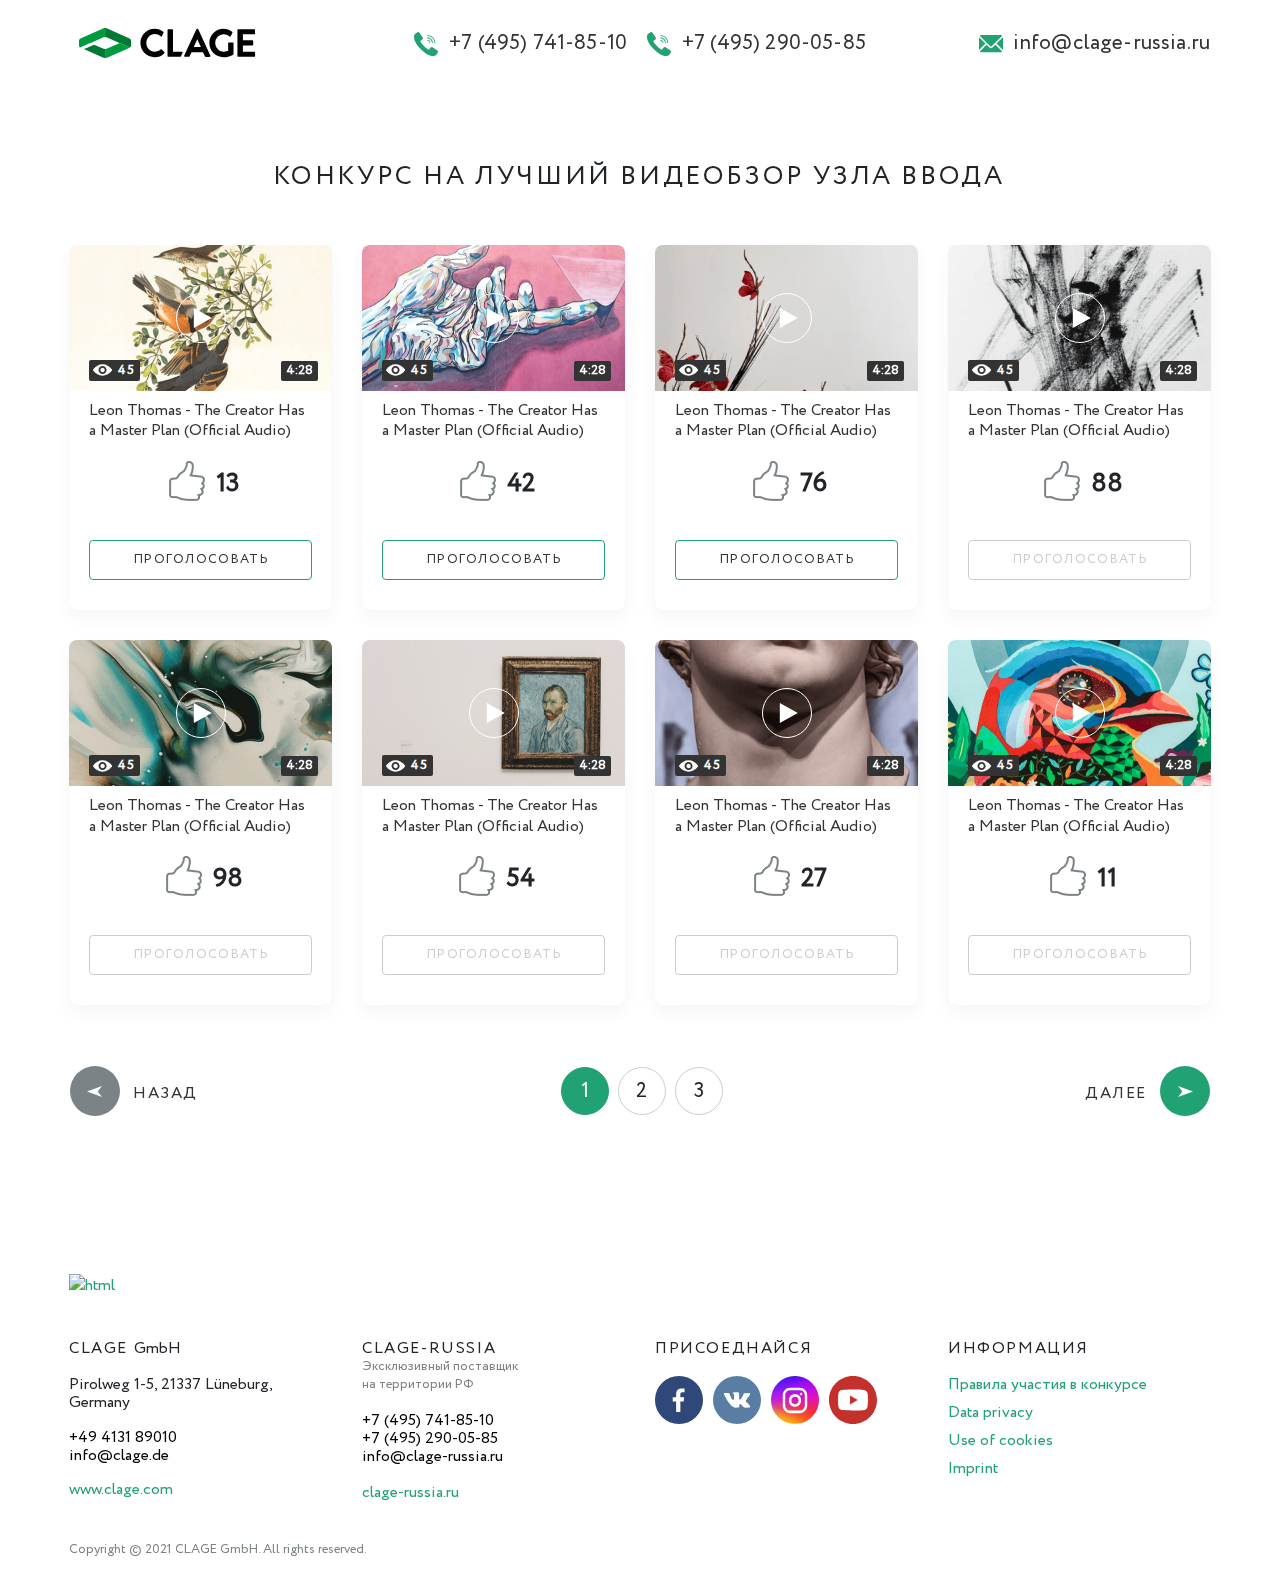
